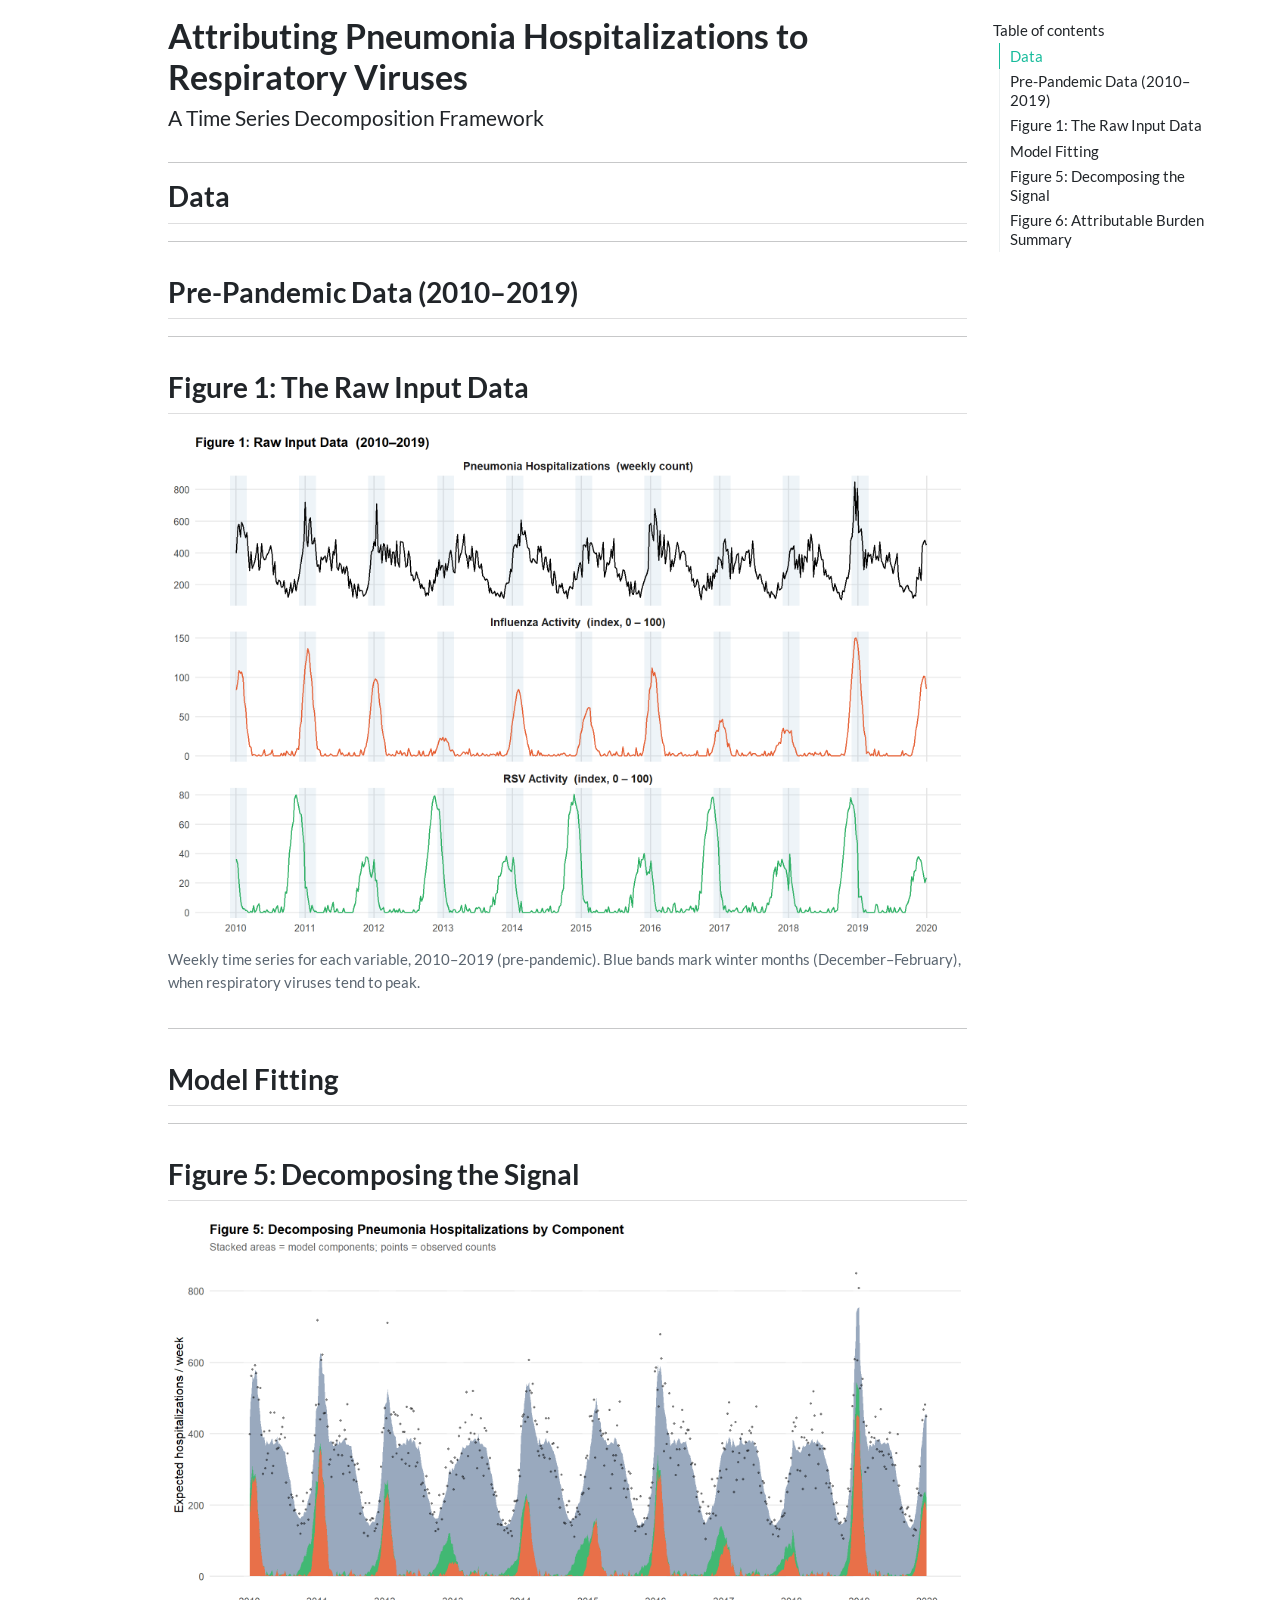
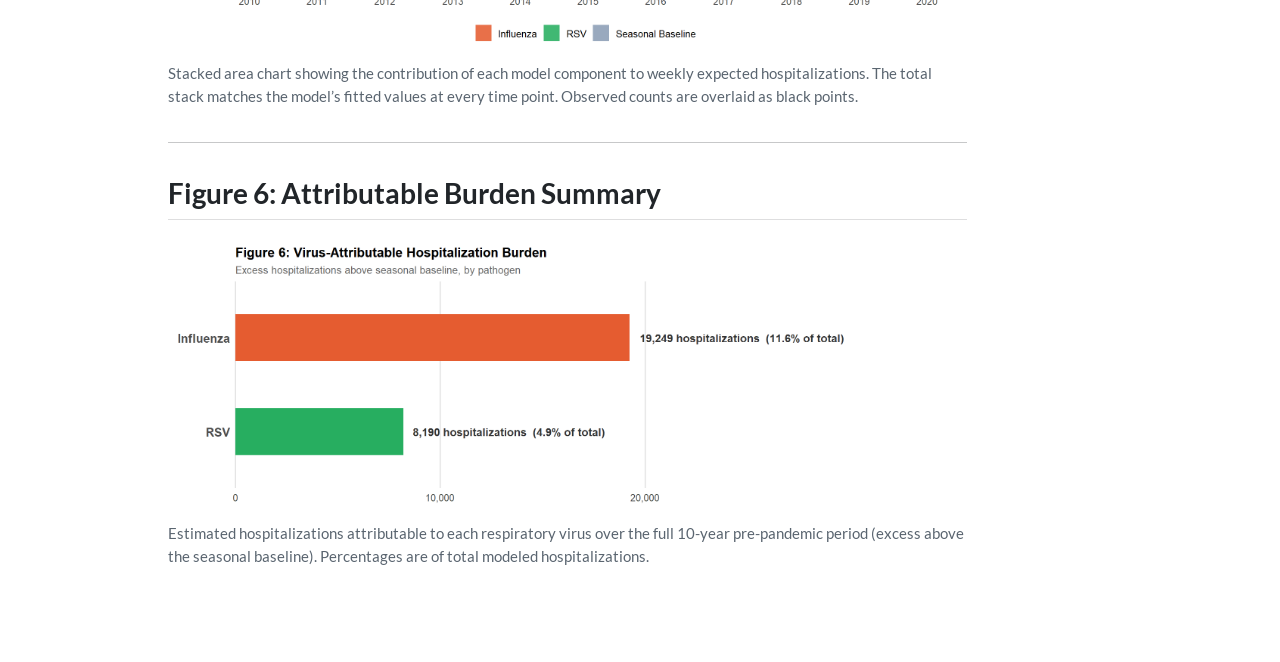
==== ts_attribution_explainer.html @ 130384fa "init" ====
<!DOCTYPE html>
<html xmlns="http://www.w3.org/1999/xhtml" lang="en" xml:lang="en"><head>

<meta charset="utf-8">
<meta name="generator" content="quarto-1.9.35">

<meta name="viewport" content="width=device-width, initial-scale=1.0, user-scalable=yes">


<title>Attributing Pneumonia Hospitalizations to Respiratory Viruses</title>
<style>

code{white-space: pre-wrap;}
span.smallcaps{font-variant: small-caps;}
div.columns{display: flex; gap: min(4vw, 1.5em);}
div.column{flex: auto; overflow-x: auto;}
div.hanging-indent{margin-left: 1.5em; text-indent: -1.5em;}
ul.task-list{list-style: none;}
ul.task-list li input[type="checkbox"] {
width: 0.8em;
margin: 0 0.8em 0.2em -1em;  vertical-align: middle;
}
</style>


<script>/*!
 * clipboard.js v2.0.11
 * https://clipboardjs.com/
 *
 * Licensed MIT © Zeno Rocha
 */
!function(t,e){"object"==typeof exports&&"object"==typeof module?module.exports=e():"function"==typeof define&&define.amd?define([],e):"object"==typeof exports?exports.ClipboardJS=e():t.ClipboardJS=e()}(this,function(){return n={686:function(t,e,n){"use strict";n.d(e,{default:function(){return b}});var e=n(279),i=n.n(e),e=n(370),u=n.n(e),e=n(817),r=n.n(e);function c(t){try{return document.execCommand(t)}catch(t){return}}var a=function(t){t=r()(t);return c("cut"),t};function o(t,e){var n,o,t=(n=t,o="rtl"===document.documentElement.getAttribute("dir"),(t=document.createElement("textarea")).style.fontSize="12pt",t.style.border="0",t.style.padding="0",t.style.margin="0",t.style.position="absolute",t.style[o?"right":"left"]="-9999px",o=window.pageYOffset||document.documentElement.scrollTop,t.style.top="".concat(o,"px"),t.setAttribute("readonly",""),t.value=n,t);return e.container.appendChild(t),e=r()(t),c("copy"),t.remove(),e}var f=function(t){var e=1<arguments.length&&void 0!==arguments[1]?arguments[1]:{container:document.body},n="";return"string"==typeof t?n=o(t,e):t instanceof HTMLInputElement&&!["text","search","url","tel","password"].includes(null==t?void 0:t.type)?n=o(t.value,e):(n=r()(t),c("copy")),n};function l(t){return(l="function"==typeof Symbol&&"symbol"==typeof Symbol.iterator?function(t){return typeof t}:function(t){return t&&"function"==typeof Symbol&&t.constructor===Symbol&&t!==Symbol.prototype?"symbol":typeof t})(t)}var s=function(){var t=0<arguments.length&&void 0!==arguments[0]?arguments[0]:{},e=t.action,n=void 0===e?"copy":e,o=t.container,e=t.target,t=t.text;if("copy"!==n&&"cut"!==n)throw new Error('Invalid "action" value, use either "copy" or "cut"');if(void 0!==e){if(!e||"object"!==l(e)||1!==e.nodeType)throw new Error('Invalid "target" value, use a valid Element');if("copy"===n&&e.hasAttribute("disabled"))throw new Error('Invalid "target" attribute. Please use "readonly" instead of "disabled" attribute');if("cut"===n&&(e.hasAttribute("readonly")||e.hasAttribute("disabled")))throw new Error('Invalid "target" attribute. You can\'t cut text from elements with "readonly" or "disabled" attributes')}return t?f(t,{container:o}):e?"cut"===n?a(e):f(e,{container:o}):void 0};function p(t){return(p="function"==typeof Symbol&&"symbol"==typeof Symbol.iterator?function(t){return typeof t}:function(t){return t&&"function"==typeof Symbol&&t.constructor===Symbol&&t!==Symbol.prototype?"symbol":typeof t})(t)}function d(t,e){for(var n=0;n<e.length;n++){var o=e[n];o.enumerable=o.enumerable||!1,o.configurable=!0,"value"in o&&(o.writable=!0),Object.defineProperty(t,o.key,o)}}function y(t,e){return(y=Object.setPrototypeOf||function(t,e){return t.__proto__=e,t})(t,e)}function h(n){var o=function(){if("undefined"==typeof Reflect||!Reflect.construct)return!1;if(Reflect.construct.sham)return!1;if("function"==typeof Proxy)return!0;try{return Date.prototype.toString.call(Reflect.construct(Date,[],function(){})),!0}catch(t){return!1}}();return function(){var t,e=v(n);return t=o?(t=v(this).constructor,Reflect.construct(e,arguments,t)):e.apply(this,arguments),e=this,!(t=t)||"object"!==p(t)&&"function"!=typeof t?function(t){if(void 0!==t)return t;throw new ReferenceError("this hasn't been initialised - super() hasn't been called")}(e):t}}function v(t){return(v=Object.setPrototypeOf?Object.getPrototypeOf:function(t){return t.__proto__||Object.getPrototypeOf(t)})(t)}function m(t,e){t="data-clipboard-".concat(t);if(e.hasAttribute(t))return e.getAttribute(t)}var b=function(){!function(t,e){if("function"!=typeof e&&null!==e)throw new TypeError("Super expression must either be null or a function");t.prototype=Object.create(e&&e.prototype,{constructor:{value:t,writable:!0,configurable:!0}}),e&&y(t,e)}(r,i());var t,e,n,o=h(r);function r(t,e){var n;return function(t){if(!(t instanceof r))throw new TypeError("Cannot call a class as a function")}(this),(n=o.call(this)).resolveOptions(e),n.listenClick(t),n}return t=r,n=[{key:"copy",value:function(t){var e=1<arguments.length&&void 0!==arguments[1]?arguments[1]:{container:document.body};return f(t,e)}},{key:"cut",value:function(t){return a(t)}},{key:"isSupported",value:function(){var t=0<arguments.length&&void 0!==arguments[0]?arguments[0]:["copy","cut"],t="string"==typeof t?[t]:t,e=!!document.queryCommandSupported;return t.forEach(function(t){e=e&&!!document.queryCommandSupported(t)}),e}}],(e=[{key:"resolveOptions",value:function(){var t=0<arguments.length&&void 0!==arguments[0]?arguments[0]:{};this.action="function"==typeof t.action?t.action:this.defaultAction,this.target="function"==typeof t.target?t.target:this.defaultTarget,this.text="function"==typeof t.text?t.text:this.defaultText,this.container="object"===p(t.container)?t.container:document.body}},{key:"listenClick",value:function(t){var e=this;this.listener=u()(t,"click",function(t){return e.onClick(t)})}},{key:"onClick",value:function(t){var e=t.delegateTarget||t.currentTarget,n=this.action(e)||"copy",t=s({action:n,container:this.container,target:this.target(e),text:this.text(e)});this.emit(t?"success":"error",{action:n,text:t,trigger:e,clearSelection:function(){e&&e.focus(),window.getSelection().removeAllRanges()}})}},{key:"defaultAction",value:function(t){return m("action",t)}},{key:"defaultTarget",value:function(t){t=m("target",t);if(t)return document.querySelector(t)}},{key:"defaultText",value:function(t){return m("text",t)}},{key:"destroy",value:function(){this.listener.destroy()}}])&&d(t.prototype,e),n&&d(t,n),r}()},828:function(t){var e;"undefined"==typeof Element||Element.prototype.matches||((e=Element.prototype).matches=e.matchesSelector||e.mozMatchesSelector||e.msMatchesSelector||e.oMatchesSelector||e.webkitMatchesSelector),t.exports=function(t,e){for(;t&&9!==t.nodeType;){if("function"==typeof t.matches&&t.matches(e))return t;t=t.parentNode}}},438:function(t,e,n){var u=n(828);function i(t,e,n,o,r){var i=function(e,n,t,o){return function(t){t.delegateTarget=u(t.target,n),t.delegateTarget&&o.call(e,t)}}.apply(this,arguments);return t.addEventListener(n,i,r),{destroy:function(){t.removeEventListener(n,i,r)}}}t.exports=function(t,e,n,o,r){return"function"==typeof t.addEventListener?i.apply(null,arguments):"function"==typeof n?i.bind(null,document).apply(null,arguments):("string"==typeof t&&(t=document.querySelectorAll(t)),Array.prototype.map.call(t,function(t){return i(t,e,n,o,r)}))}},879:function(t,n){n.node=function(t){return void 0!==t&&t instanceof HTMLElement&&1===t.nodeType},n.nodeList=function(t){var e=Object.prototype.toString.call(t);return void 0!==t&&("[object NodeList]"===e||"[object HTMLCollection]"===e)&&"length"in t&&(0===t.length||n.node(t[0]))},n.string=function(t){return"string"==typeof t||t instanceof String},n.fn=function(t){return"[object Function]"===Object.prototype.toString.call(t)}},370:function(t,e,n){var f=n(879),l=n(438);t.exports=function(t,e,n){if(!t&&!e&&!n)throw new Error("Missing required arguments");if(!f.string(e))throw new TypeError("Second argument must be a String");if(!f.fn(n))throw new TypeError("Third argument must be a Function");if(f.node(t))return c=e,a=n,(u=t).addEventListener(c,a),{destroy:function(){u.removeEventListener(c,a)}};if(f.nodeList(t))return o=t,r=e,i=n,Array.prototype.forEach.call(o,function(t){t.addEventListener(r,i)}),{destroy:function(){Array.prototype.forEach.call(o,function(t){t.removeEventListener(r,i)})}};if(f.string(t))return t=t,e=e,n=n,l(document.body,t,e,n);throw new TypeError("First argument must be a String, HTMLElement, HTMLCollection, or NodeList");var o,r,i,u,c,a}},817:function(t){t.exports=function(t){var e,n="SELECT"===t.nodeName?(t.focus(),t.value):"INPUT"===t.nodeName||"TEXTAREA"===t.nodeName?((e=t.hasAttribute("readonly"))||t.setAttribute("readonly",""),t.select(),t.setSelectionRange(0,t.value.length),e||t.removeAttribute("readonly"),t.value):(t.hasAttribute("contenteditable")&&t.focus(),n=window.getSelection(),(e=document.createRange()).selectNodeContents(t),n.removeAllRanges(),n.addRange(e),n.toString());return n}},279:function(t){function e(){}e.prototype={on:function(t,e,n){var o=this.e||(this.e={});return(o[t]||(o[t]=[])).push({fn:e,ctx:n}),this},once:function(t,e,n){var o=this;function r(){o.off(t,r),e.apply(n,arguments)}return r._=e,this.on(t,r,n)},emit:function(t){for(var e=[].slice.call(arguments,1),n=((this.e||(this.e={}))[t]||[]).slice(),o=0,r=n.length;o<r;o++)n[o].fn.apply(n[o].ctx,e);return this},off:function(t,e){var n=this.e||(this.e={}),o=n[t],r=[];if(o&&e)for(var i=0,u=o.length;i<u;i++)o[i].fn!==e&&o[i].fn._!==e&&r.push(o[i]);return r.length?n[t]=r:delete n[t],this}},t.exports=e,t.exports.TinyEmitter=e}},r={},o.n=function(t){var e=t&&t.__esModule?function(){return t.default}:function(){return t};return o.d(e,{a:e}),e},o.d=function(t,e){for(var n in e)o.o(e,n)&&!o.o(t,n)&&Object.defineProperty(t,n,{enumerable:!0,get:e[n]})},o.o=function(t,e){return Object.prototype.hasOwnProperty.call(t,e)},o(686).default;function o(t){if(r[t])return r[t].exports;var e=r[t]={exports:{}};return n[t](e,e.exports,o),e.exports}var n,r});</script>
<script src="[data-uri]" type="module"></script>
<script src="[data-uri]" type="module"></script>
<script>/**
 * @popperjs/core v2.11.7 - MIT License
 */

!function(e,t){"object"==typeof exports&&"undefined"!=typeof module?t(exports):"function"==typeof define&&define.amd?define(["exports"],t):t((e="undefined"!=typeof globalThis?globalThis:e||self).Popper={})}(this,(function(e){"use strict";function t(e){if(null==e)return window;if("[object Window]"!==e.toString()){var t=e.ownerDocument;return t&&t.defaultView||window}return e}function n(e){return e instanceof t(e).Element||e instanceof Element}function r(e){return e instanceof t(e).HTMLElement||e instanceof HTMLElement}function o(e){return"undefined"!=typeof ShadowRoot&&(e instanceof t(e).ShadowRoot||e instanceof ShadowRoot)}var i=Math.max,a=Math.min,s=Math.round;function f(){var e=navigator.userAgentData;return null!=e&&e.brands&&Array.isArray(e.brands)?e.brands.map((function(e){return e.brand+"/"+e.version})).join(" "):navigator.userAgent}function c(){return!/^((?!chrome|android).)*safari/i.test(f())}function p(e,o,i){void 0===o&&(o=!1),void 0===i&&(i=!1);var a=e.getBoundingClientRect(),f=1,p=1;o&&r(e)&&(f=e.offsetWidth>0&&s(a.width)/e.offsetWidth||1,p=e.offsetHeight>0&&s(a.height)/e.offsetHeight||1);var u=(n(e)?t(e):window).visualViewport,l=!c()&&i,d=(a.left+(l&&u?u.offsetLeft:0))/f,h=(a.top+(l&&u?u.offsetTop:0))/p,m=a.width/f,v=a.height/p;return{width:m,height:v,top:h,right:d+m,bottom:h+v,left:d,x:d,y:h}}function u(e){var n=t(e);return{scrollLeft:n.pageXOffset,scrollTop:n.pageYOffset}}function l(e){return e?(e.nodeName||"").toLowerCase():null}function d(e){return((n(e)?e.ownerDocument:e.document)||window.document).documentElement}function h(e){return p(d(e)).left+u(e).scrollLeft}function m(e){return t(e).getComputedStyle(e)}function v(e){var t=m(e),n=t.overflow,r=t.overflowX,o=t.overflowY;return/auto|scroll|overlay|hidden/.test(n+o+r)}function y(e,n,o){void 0===o&&(o=!1);var i,a,f=r(n),c=r(n)&&function(e){var t=e.getBoundingClientRect(),n=s(t.width)/e.offsetWidth||1,r=s(t.height)/e.offsetHeight||1;return 1!==n||1!==r}(n),m=d(n),y=p(e,c,o),g={scrollLeft:0,scrollTop:0},b={x:0,y:0};return(f||!f&&!o)&&(("body"!==l(n)||v(m))&&(g=(i=n)!==t(i)&&r(i)?{scrollLeft:(a=i).scrollLeft,scrollTop:a.scrollTop}:u(i)),r(n)?((b=p(n,!0)).x+=n.clientLeft,b.y+=n.clientTop):m&&(b.x=h(m))),{x:y.left+g.scrollLeft-b.x,y:y.top+g.scrollTop-b.y,width:y.width,height:y.height}}function g(e){var t=p(e),n=e.offsetWidth,r=e.offsetHeight;return Math.abs(t.width-n)<=1&&(n=t.width),Math.abs(t.height-r)<=1&&(r=t.height),{x:e.offsetLeft,y:e.offsetTop,width:n,height:r}}function b(e){return"html"===l(e)?e:e.assignedSlot||e.parentNode||(o(e)?e.host:null)||d(e)}function x(e){return["html","body","#document"].indexOf(l(e))>=0?e.ownerDocument.body:r(e)&&v(e)?e:x(b(e))}function w(e,n){var r;void 0===n&&(n=[]);var o=x(e),i=o===(null==(r=e.ownerDocument)?void 0:r.body),a=t(o),s=i?[a].concat(a.visualViewport||[],v(o)?o:[]):o,f=n.concat(s);return i?f:f.concat(w(b(s)))}function O(e){return["table","td","th"].indexOf(l(e))>=0}function j(e){return r(e)&&"fixed"!==m(e).position?e.offsetParent:null}function E(e){for(var n=t(e),i=j(e);i&&O(i)&&"static"===m(i).position;)i=j(i);return i&&("html"===l(i)||"body"===l(i)&&"static"===m(i).position)?n:i||function(e){var t=/firefox/i.test(f());if(/Trident/i.test(f())&&r(e)&&"fixed"===m(e).position)return null;var n=b(e);for(o(n)&&(n=n.host);r(n)&&["html","body"].indexOf(l(n))<0;){var i=m(n);if("none"!==i.transform||"none"!==i.perspective||"paint"===i.contain||-1!==["transform","perspective"].indexOf(i.willChange)||t&&"filter"===i.willChange||t&&i.filter&&"none"!==i.filter)return n;n=n.parentNode}return null}(e)||n}var D="top",A="bottom",L="right",P="left",M="auto",k=[D,A,L,P],W="start",B="end",H="viewport",T="popper",R=k.reduce((function(e,t){return e.concat([t+"-"+W,t+"-"+B])}),[]),S=[].concat(k,[M]).reduce((function(e,t){return e.concat([t,t+"-"+W,t+"-"+B])}),[]),V=["beforeRead","read","afterRead","beforeMain","main","afterMain","beforeWrite","write","afterWrite"];function q(e){var t=new Map,n=new Set,r=[];function o(e){n.add(e.name),[].concat(e.requires||[],e.requiresIfExists||[]).forEach((function(e){if(!n.has(e)){var r=t.get(e);r&&o(r)}})),r.push(e)}return e.forEach((function(e){t.set(e.name,e)})),e.forEach((function(e){n.has(e.name)||o(e)})),r}function C(e){return e.split("-")[0]}function N(e,t){var n=t.getRootNode&&t.getRootNode();if(e.contains(t))return!0;if(n&&o(n)){var r=t;do{if(r&&e.isSameNode(r))return!0;r=r.parentNode||r.host}while(r)}return!1}function I(e){return Object.assign({},e,{left:e.x,top:e.y,right:e.x+e.width,bottom:e.y+e.height})}function _(e,r,o){return r===H?I(function(e,n){var r=t(e),o=d(e),i=r.visualViewport,a=o.clientWidth,s=o.clientHeight,f=0,p=0;if(i){a=i.width,s=i.height;var u=c();(u||!u&&"fixed"===n)&&(f=i.offsetLeft,p=i.offsetTop)}return{width:a,height:s,x:f+h(e),y:p}}(e,o)):n(r)?function(e,t){var n=p(e,!1,"fixed"===t);return n.top=n.top+e.clientTop,n.left=n.left+e.clientLeft,n.bottom=n.top+e.clientHeight,n.right=n.left+e.clientWidth,n.width=e.clientWidth,n.height=e.clientHeight,n.x=n.left,n.y=n.top,n}(r,o):I(function(e){var t,n=d(e),r=u(e),o=null==(t=e.ownerDocument)?void 0:t.body,a=i(n.scrollWidth,n.clientWidth,o?o.scrollWidth:0,o?o.clientWidth:0),s=i(n.scrollHeight,n.clientHeight,o?o.scrollHeight:0,o?o.clientHeight:0),f=-r.scrollLeft+h(e),c=-r.scrollTop;return"rtl"===m(o||n).direction&&(f+=i(n.clientWidth,o?o.clientWidth:0)-a),{width:a,height:s,x:f,y:c}}(d(e)))}function F(e,t,o,s){var f="clippingParents"===t?function(e){var t=w(b(e)),o=["absolute","fixed"].indexOf(m(e).position)>=0&&r(e)?E(e):e;return n(o)?t.filter((function(e){return n(e)&&N(e,o)&&"body"!==l(e)})):[]}(e):[].concat(t),c=[].concat(f,[o]),p=c[0],u=c.reduce((function(t,n){var r=_(e,n,s);return t.top=i(r.top,t.top),t.right=a(r.right,t.right),t.bottom=a(r.bottom,t.bottom),t.left=i(r.left,t.left),t}),_(e,p,s));return u.width=u.right-u.left,u.height=u.bottom-u.top,u.x=u.left,u.y=u.top,u}function U(e){return e.split("-")[1]}function z(e){return["top","bottom"].indexOf(e)>=0?"x":"y"}function X(e){var t,n=e.reference,r=e.element,o=e.placement,i=o?C(o):null,a=o?U(o):null,s=n.x+n.width/2-r.width/2,f=n.y+n.height/2-r.height/2;switch(i){case D:t={x:s,y:n.y-r.height};break;case A:t={x:s,y:n.y+n.height};break;case L:t={x:n.x+n.width,y:f};break;case P:t={x:n.x-r.width,y:f};break;default:t={x:n.x,y:n.y}}var c=i?z(i):null;if(null!=c){var p="y"===c?"height":"width";switch(a){case W:t[c]=t[c]-(n[p]/2-r[p]/2);break;case B:t[c]=t[c]+(n[p]/2-r[p]/2)}}return t}function Y(e){return Object.assign({},{top:0,right:0,bottom:0,left:0},e)}function G(e,t){return t.reduce((function(t,n){return t[n]=e,t}),{})}function J(e,t){void 0===t&&(t={});var r=t,o=r.placement,i=void 0===o?e.placement:o,a=r.strategy,s=void 0===a?e.strategy:a,f=r.boundary,c=void 0===f?"clippingParents":f,u=r.rootBoundary,l=void 0===u?H:u,h=r.elementContext,m=void 0===h?T:h,v=r.altBoundary,y=void 0!==v&&v,g=r.padding,b=void 0===g?0:g,x=Y("number"!=typeof b?b:G(b,k)),w=m===T?"reference":T,O=e.rects.popper,j=e.elements[y?w:m],E=F(n(j)?j:j.contextElement||d(e.elements.popper),c,l,s),P=p(e.elements.reference),M=X({reference:P,element:O,strategy:"absolute",placement:i}),W=I(Object.assign({},O,M)),B=m===T?W:P,R={top:E.top-B.top+x.top,bottom:B.bottom-E.bottom+x.bottom,left:E.left-B.left+x.left,right:B.right-E.right+x.right},S=e.modifiersData.offset;if(m===T&&S){var V=S[i];Object.keys(R).forEach((function(e){var t=[L,A].indexOf(e)>=0?1:-1,n=[D,A].indexOf(e)>=0?"y":"x";R[e]+=V[n]*t}))}return R}var K={placement:"bottom",modifiers:[],strategy:"absolute"};function Q(){for(var e=arguments.length,t=new Array(e),n=0;n<e;n++)t[n]=arguments[n];return!t.some((function(e){return!(e&&"function"==typeof e.getBoundingClientRect)}))}function Z(e){void 0===e&&(e={});var t=e,r=t.defaultModifiers,o=void 0===r?[]:r,i=t.defaultOptions,a=void 0===i?K:i;return function(e,t,r){void 0===r&&(r=a);var i,s,f={placement:"bottom",orderedModifiers:[],options:Object.assign({},K,a),modifiersData:{},elements:{reference:e,popper:t},attributes:{},styles:{}},c=[],p=!1,u={state:f,setOptions:function(r){var i="function"==typeof r?r(f.options):r;l(),f.options=Object.assign({},a,f.options,i),f.scrollParents={reference:n(e)?w(e):e.contextElement?w(e.contextElement):[],popper:w(t)};var s,p,d=function(e){var t=q(e);return V.reduce((function(e,n){return e.concat(t.filter((function(e){return e.phase===n})))}),[])}((s=[].concat(o,f.options.modifiers),p=s.reduce((function(e,t){var n=e[t.name];return e[t.name]=n?Object.assign({},n,t,{options:Object.assign({},n.options,t.options),data:Object.assign({},n.data,t.data)}):t,e}),{}),Object.keys(p).map((function(e){return p[e]}))));return f.orderedModifiers=d.filter((function(e){return e.enabled})),f.orderedModifiers.forEach((function(e){var t=e.name,n=e.options,r=void 0===n?{}:n,o=e.effect;if("function"==typeof o){var i=o({state:f,name:t,instance:u,options:r}),a=function(){};c.push(i||a)}})),u.update()},forceUpdate:function(){if(!p){var e=f.elements,t=e.reference,n=e.popper;if(Q(t,n)){f.rects={reference:y(t,E(n),"fixed"===f.options.strategy),popper:g(n)},f.reset=!1,f.placement=f.options.placement,f.orderedModifiers.forEach((function(e){return f.modifiersData[e.name]=Object.assign({},e.data)}));for(var r=0;r<f.orderedModifiers.length;r++)if(!0!==f.reset){var o=f.orderedModifiers[r],i=o.fn,a=o.options,s=void 0===a?{}:a,c=o.name;"function"==typeof i&&(f=i({state:f,options:s,name:c,instance:u})||f)}else f.reset=!1,r=-1}}},update:(i=function(){return new Promise((function(e){u.forceUpdate(),e(f)}))},function(){return s||(s=new Promise((function(e){Promise.resolve().then((function(){s=void 0,e(i())}))}))),s}),destroy:function(){l(),p=!0}};if(!Q(e,t))return u;function l(){c.forEach((function(e){return e()})),c=[]}return u.setOptions(r).then((function(e){!p&&r.onFirstUpdate&&r.onFirstUpdate(e)})),u}}var $={passive:!0};var ee={name:"eventListeners",enabled:!0,phase:"write",fn:function(){},effect:function(e){var n=e.state,r=e.instance,o=e.options,i=o.scroll,a=void 0===i||i,s=o.resize,f=void 0===s||s,c=t(n.elements.popper),p=[].concat(n.scrollParents.reference,n.scrollParents.popper);return a&&p.forEach((function(e){e.addEventListener("scroll",r.update,$)})),f&&c.addEventListener("resize",r.update,$),function(){a&&p.forEach((function(e){e.removeEventListener("scroll",r.update,$)})),f&&c.removeEventListener("resize",r.update,$)}},data:{}};var te={name:"popperOffsets",enabled:!0,phase:"read",fn:function(e){var t=e.state,n=e.name;t.modifiersData[n]=X({reference:t.rects.reference,element:t.rects.popper,strategy:"absolute",placement:t.placement})},data:{}},ne={top:"auto",right:"auto",bottom:"auto",left:"auto"};function re(e){var n,r=e.popper,o=e.popperRect,i=e.placement,a=e.variation,f=e.offsets,c=e.position,p=e.gpuAcceleration,u=e.adaptive,l=e.roundOffsets,h=e.isFixed,v=f.x,y=void 0===v?0:v,g=f.y,b=void 0===g?0:g,x="function"==typeof l?l({x:y,y:b}):{x:y,y:b};y=x.x,b=x.y;var w=f.hasOwnProperty("x"),O=f.hasOwnProperty("y"),j=P,M=D,k=window;if(u){var W=E(r),H="clientHeight",T="clientWidth";if(W===t(r)&&"static"!==m(W=d(r)).position&&"absolute"===c&&(H="scrollHeight",T="scrollWidth"),W=W,i===D||(i===P||i===L)&&a===B)M=A,b-=(h&&W===k&&k.visualViewport?k.visualViewport.height:W[H])-o.height,b*=p?1:-1;if(i===P||(i===D||i===A)&&a===B)j=L,y-=(h&&W===k&&k.visualViewport?k.visualViewport.width:W[T])-o.width,y*=p?1:-1}var R,S=Object.assign({position:c},u&&ne),V=!0===l?function(e,t){var n=e.x,r=e.y,o=t.devicePixelRatio||1;return{x:s(n*o)/o||0,y:s(r*o)/o||0}}({x:y,y:b},t(r)):{x:y,y:b};return y=V.x,b=V.y,p?Object.assign({},S,((R={})[M]=O?"0":"",R[j]=w?"0":"",R.transform=(k.devicePixelRatio||1)<=1?"translate("+y+"px, "+b+"px)":"translate3d("+y+"px, "+b+"px, 0)",R)):Object.assign({},S,((n={})[M]=O?b+"px":"",n[j]=w?y+"px":"",n.transform="",n))}var oe={name:"computeStyles",enabled:!0,phase:"beforeWrite",fn:function(e){var t=e.state,n=e.options,r=n.gpuAcceleration,o=void 0===r||r,i=n.adaptive,a=void 0===i||i,s=n.roundOffsets,f=void 0===s||s,c={placement:C(t.placement),variation:U(t.placement),popper:t.elements.popper,popperRect:t.rects.popper,gpuAcceleration:o,isFixed:"fixed"===t.options.strategy};null!=t.modifiersData.popperOffsets&&(t.styles.popper=Object.assign({},t.styles.popper,re(Object.assign({},c,{offsets:t.modifiersData.popperOffsets,position:t.options.strategy,adaptive:a,roundOffsets:f})))),null!=t.modifiersData.arrow&&(t.styles.arrow=Object.assign({},t.styles.arrow,re(Object.assign({},c,{offsets:t.modifiersData.arrow,position:"absolute",adaptive:!1,roundOffsets:f})))),t.attributes.popper=Object.assign({},t.attributes.popper,{"data-popper-placement":t.placement})},data:{}};var ie={name:"applyStyles",enabled:!0,phase:"write",fn:function(e){var t=e.state;Object.keys(t.elements).forEach((function(e){var n=t.styles[e]||{},o=t.attributes[e]||{},i=t.elements[e];r(i)&&l(i)&&(Object.assign(i.style,n),Object.keys(o).forEach((function(e){var t=o[e];!1===t?i.removeAttribute(e):i.setAttribute(e,!0===t?"":t)})))}))},effect:function(e){var t=e.state,n={popper:{position:t.options.strategy,left:"0",top:"0",margin:"0"},arrow:{position:"absolute"},reference:{}};return Object.assign(t.elements.popper.style,n.popper),t.styles=n,t.elements.arrow&&Object.assign(t.elements.arrow.style,n.arrow),function(){Object.keys(t.elements).forEach((function(e){var o=t.elements[e],i=t.attributes[e]||{},a=Object.keys(t.styles.hasOwnProperty(e)?t.styles[e]:n[e]).reduce((function(e,t){return e[t]="",e}),{});r(o)&&l(o)&&(Object.assign(o.style,a),Object.keys(i).forEach((function(e){o.removeAttribute(e)})))}))}},requires:["computeStyles"]};var ae={name:"offset",enabled:!0,phase:"main",requires:["popperOffsets"],fn:function(e){var t=e.state,n=e.options,r=e.name,o=n.offset,i=void 0===o?[0,0]:o,a=S.reduce((function(e,n){return e[n]=function(e,t,n){var r=C(e),o=[P,D].indexOf(r)>=0?-1:1,i="function"==typeof n?n(Object.assign({},t,{placement:e})):n,a=i[0],s=i[1];return a=a||0,s=(s||0)*o,[P,L].indexOf(r)>=0?{x:s,y:a}:{x:a,y:s}}(n,t.rects,i),e}),{}),s=a[t.placement],f=s.x,c=s.y;null!=t.modifiersData.popperOffsets&&(t.modifiersData.popperOffsets.x+=f,t.modifiersData.popperOffsets.y+=c),t.modifiersData[r]=a}},se={left:"right",right:"left",bottom:"top",top:"bottom"};function fe(e){return e.replace(/left|right|bottom|top/g,(function(e){return se[e]}))}var ce={start:"end",end:"start"};function pe(e){return e.replace(/start|end/g,(function(e){return ce[e]}))}function ue(e,t){void 0===t&&(t={});var n=t,r=n.placement,o=n.boundary,i=n.rootBoundary,a=n.padding,s=n.flipVariations,f=n.allowedAutoPlacements,c=void 0===f?S:f,p=U(r),u=p?s?R:R.filter((function(e){return U(e)===p})):k,l=u.filter((function(e){return c.indexOf(e)>=0}));0===l.length&&(l=u);var d=l.reduce((function(t,n){return t[n]=J(e,{placement:n,boundary:o,rootBoundary:i,padding:a})[C(n)],t}),{});return Object.keys(d).sort((function(e,t){return d[e]-d[t]}))}var le={name:"flip",enabled:!0,phase:"main",fn:function(e){var t=e.state,n=e.options,r=e.name;if(!t.modifiersData[r]._skip){for(var o=n.mainAxis,i=void 0===o||o,a=n.altAxis,s=void 0===a||a,f=n.fallbackPlacements,c=n.padding,p=n.boundary,u=n.rootBoundary,l=n.altBoundary,d=n.flipVariations,h=void 0===d||d,m=n.allowedAutoPlacements,v=t.options.placement,y=C(v),g=f||(y===v||!h?[fe(v)]:function(e){if(C(e)===M)return[];var t=fe(e);return[pe(e),t,pe(t)]}(v)),b=[v].concat(g).reduce((function(e,n){return e.concat(C(n)===M?ue(t,{placement:n,boundary:p,rootBoundary:u,padding:c,flipVariations:h,allowedAutoPlacements:m}):n)}),[]),x=t.rects.reference,w=t.rects.popper,O=new Map,j=!0,E=b[0],k=0;k<b.length;k++){var B=b[k],H=C(B),T=U(B)===W,R=[D,A].indexOf(H)>=0,S=R?"width":"height",V=J(t,{placement:B,boundary:p,rootBoundary:u,altBoundary:l,padding:c}),q=R?T?L:P:T?A:D;x[S]>w[S]&&(q=fe(q));var N=fe(q),I=[];if(i&&I.push(V[H]<=0),s&&I.push(V[q]<=0,V[N]<=0),I.every((function(e){return e}))){E=B,j=!1;break}O.set(B,I)}if(j)for(var _=function(e){var t=b.find((function(t){var n=O.get(t);if(n)return n.slice(0,e).every((function(e){return e}))}));if(t)return E=t,"break"},F=h?3:1;F>0;F--){if("break"===_(F))break}t.placement!==E&&(t.modifiersData[r]._skip=!0,t.placement=E,t.reset=!0)}},requiresIfExists:["offset"],data:{_skip:!1}};function de(e,t,n){return i(e,a(t,n))}var he={name:"preventOverflow",enabled:!0,phase:"main",fn:function(e){var t=e.state,n=e.options,r=e.name,o=n.mainAxis,s=void 0===o||o,f=n.altAxis,c=void 0!==f&&f,p=n.boundary,u=n.rootBoundary,l=n.altBoundary,d=n.padding,h=n.tether,m=void 0===h||h,v=n.tetherOffset,y=void 0===v?0:v,b=J(t,{boundary:p,rootBoundary:u,padding:d,altBoundary:l}),x=C(t.placement),w=U(t.placement),O=!w,j=z(x),M="x"===j?"y":"x",k=t.modifiersData.popperOffsets,B=t.rects.reference,H=t.rects.popper,T="function"==typeof y?y(Object.assign({},t.rects,{placement:t.placement})):y,R="number"==typeof T?{mainAxis:T,altAxis:T}:Object.assign({mainAxis:0,altAxis:0},T),S=t.modifiersData.offset?t.modifiersData.offset[t.placement]:null,V={x:0,y:0};if(k){if(s){var q,N="y"===j?D:P,I="y"===j?A:L,_="y"===j?"height":"width",F=k[j],X=F+b[N],Y=F-b[I],G=m?-H[_]/2:0,K=w===W?B[_]:H[_],Q=w===W?-H[_]:-B[_],Z=t.elements.arrow,$=m&&Z?g(Z):{width:0,height:0},ee=t.modifiersData["arrow#persistent"]?t.modifiersData["arrow#persistent"].padding:{top:0,right:0,bottom:0,left:0},te=ee[N],ne=ee[I],re=de(0,B[_],$[_]),oe=O?B[_]/2-G-re-te-R.mainAxis:K-re-te-R.mainAxis,ie=O?-B[_]/2+G+re+ne+R.mainAxis:Q+re+ne+R.mainAxis,ae=t.elements.arrow&&E(t.elements.arrow),se=ae?"y"===j?ae.clientTop||0:ae.clientLeft||0:0,fe=null!=(q=null==S?void 0:S[j])?q:0,ce=F+ie-fe,pe=de(m?a(X,F+oe-fe-se):X,F,m?i(Y,ce):Y);k[j]=pe,V[j]=pe-F}if(c){var ue,le="x"===j?D:P,he="x"===j?A:L,me=k[M],ve="y"===M?"height":"width",ye=me+b[le],ge=me-b[he],be=-1!==[D,P].indexOf(x),xe=null!=(ue=null==S?void 0:S[M])?ue:0,we=be?ye:me-B[ve]-H[ve]-xe+R.altAxis,Oe=be?me+B[ve]+H[ve]-xe-R.altAxis:ge,je=m&&be?function(e,t,n){var r=de(e,t,n);return r>n?n:r}(we,me,Oe):de(m?we:ye,me,m?Oe:ge);k[M]=je,V[M]=je-me}t.modifiersData[r]=V}},requiresIfExists:["offset"]};var me={name:"arrow",enabled:!0,phase:"main",fn:function(e){var t,n=e.state,r=e.name,o=e.options,i=n.elements.arrow,a=n.modifiersData.popperOffsets,s=C(n.placement),f=z(s),c=[P,L].indexOf(s)>=0?"height":"width";if(i&&a){var p=function(e,t){return Y("number"!=typeof(e="function"==typeof e?e(Object.assign({},t.rects,{placement:t.placement})):e)?e:G(e,k))}(o.padding,n),u=g(i),l="y"===f?D:P,d="y"===f?A:L,h=n.rects.reference[c]+n.rects.reference[f]-a[f]-n.rects.popper[c],m=a[f]-n.rects.reference[f],v=E(i),y=v?"y"===f?v.clientHeight||0:v.clientWidth||0:0,b=h/2-m/2,x=p[l],w=y-u[c]-p[d],O=y/2-u[c]/2+b,j=de(x,O,w),M=f;n.modifiersData[r]=((t={})[M]=j,t.centerOffset=j-O,t)}},effect:function(e){var t=e.state,n=e.options.element,r=void 0===n?"[data-popper-arrow]":n;null!=r&&("string"!=typeof r||(r=t.elements.popper.querySelector(r)))&&N(t.elements.popper,r)&&(t.elements.arrow=r)},requires:["popperOffsets"],requiresIfExists:["preventOverflow"]};function ve(e,t,n){return void 0===n&&(n={x:0,y:0}),{top:e.top-t.height-n.y,right:e.right-t.width+n.x,bottom:e.bottom-t.height+n.y,left:e.left-t.width-n.x}}function ye(e){return[D,L,A,P].some((function(t){return e[t]>=0}))}var ge={name:"hide",enabled:!0,phase:"main",requiresIfExists:["preventOverflow"],fn:function(e){var t=e.state,n=e.name,r=t.rects.reference,o=t.rects.popper,i=t.modifiersData.preventOverflow,a=J(t,{elementContext:"reference"}),s=J(t,{altBoundary:!0}),f=ve(a,r),c=ve(s,o,i),p=ye(f),u=ye(c);t.modifiersData[n]={referenceClippingOffsets:f,popperEscapeOffsets:c,isReferenceHidden:p,hasPopperEscaped:u},t.attributes.popper=Object.assign({},t.attributes.popper,{"data-popper-reference-hidden":p,"data-popper-escaped":u})}},be=Z({defaultModifiers:[ee,te,oe,ie]}),xe=[ee,te,oe,ie,ae,le,he,me,ge],we=Z({defaultModifiers:xe});e.applyStyles=ie,e.arrow=me,e.computeStyles=oe,e.createPopper=we,e.createPopperLite=be,e.defaultModifiers=xe,e.detectOverflow=J,e.eventListeners=ee,e.flip=le,e.hide=ge,e.offset=ae,e.popperGenerator=Z,e.popperOffsets=te,e.preventOverflow=he,Object.defineProperty(e,"__esModule",{value:!0})}));

</script>
<script>!function(e,t){"object"==typeof exports&&"undefined"!=typeof module?module.exports=t(require("@popperjs/core")):"function"==typeof define&&define.amd?define(["@popperjs/core"],t):(e=e||self).tippy=t(e.Popper)}(this,(function(e){"use strict";var t={passive:!0,capture:!0},n=function(){return document.body};function r(e,t,n){if(Array.isArray(e)){var r=e[t];return null==r?Array.isArray(n)?n[t]:n:r}return e}function o(e,t){var n={}.toString.call(e);return 0===n.indexOf("[object")&&n.indexOf(t+"]")>-1}function i(e,t){return"function"==typeof e?e.apply(void 0,t):e}function a(e,t){return 0===t?e:function(r){clearTimeout(n),n=setTimeout((function(){e(r)}),t)};var n}function s(e,t){var n=Object.assign({},e);return t.forEach((function(e){delete n[e]})),n}function u(e){return[].concat(e)}function c(e,t){-1===e.indexOf(t)&&e.push(t)}function p(e){return e.split("-")[0]}function f(e){return[].slice.call(e)}function l(e){return Object.keys(e).reduce((function(t,n){return void 0!==e[n]&&(t[n]=e[n]),t}),{})}function d(){return document.createElement("div")}function v(e){return["Element","Fragment"].some((function(t){return o(e,t)}))}function m(e){return o(e,"MouseEvent")}function g(e){return!(!e||!e._tippy||e._tippy.reference!==e)}function h(e){return v(e)?[e]:function(e){return o(e,"NodeList")}(e)?f(e):Array.isArray(e)?e:f(document.querySelectorAll(e))}function b(e,t){e.forEach((function(e){e&&(e.style.transitionDuration=t+"ms")}))}function y(e,t){e.forEach((function(e){e&&e.setAttribute("data-state",t)}))}function w(e){var t,n=u(e)[0];return null!=n&&null!=(t=n.ownerDocument)&&t.body?n.ownerDocument:document}function E(e,t,n){var r=t+"EventListener";["transitionend","webkitTransitionEnd"].forEach((function(t){e[r](t,n)}))}function O(e,t){for(var n=t;n;){var r;if(e.contains(n))return!0;n=null==n.getRootNode||null==(r=n.getRootNode())?void 0:r.host}return!1}var x={isTouch:!1},C=0;function T(){x.isTouch||(x.isTouch=!0,window.performance&&document.addEventListener("mousemove",A))}function A(){var e=performance.now();e-C<20&&(x.isTouch=!1,document.removeEventListener("mousemove",A)),C=e}function L(){var e=document.activeElement;if(g(e)){var t=e._tippy;e.blur&&!t.state.isVisible&&e.blur()}}var D=!!("undefined"!=typeof window&&"undefined"!=typeof document)&&!!window.msCrypto,R=Object.assign({appendTo:n,aria:{content:"auto",expanded:"auto"},delay:0,duration:[300,250],getReferenceClientRect:null,hideOnClick:!0,ignoreAttributes:!1,interactive:!1,interactiveBorder:2,interactiveDebounce:0,moveTransition:"",offset:[0,10],onAfterUpdate:function(){},onBeforeUpdate:function(){},onCreate:function(){},onDestroy:function(){},onHidden:function(){},onHide:function(){},onMount:function(){},onShow:function(){},onShown:function(){},onTrigger:function(){},onUntrigger:function(){},onClickOutside:function(){},placement:"top",plugins:[],popperOptions:{},render:null,showOnCreate:!1,touch:!0,trigger:"mouseenter focus",triggerTarget:null},{animateFill:!1,followCursor:!1,inlinePositioning:!1,sticky:!1},{allowHTML:!1,animation:"fade",arrow:!0,content:"",inertia:!1,maxWidth:350,role:"tooltip",theme:"",zIndex:9999}),k=Object.keys(R);function P(e){var t=(e.plugins||[]).reduce((function(t,n){var r,o=n.name,i=n.defaultValue;o&&(t[o]=void 0!==e[o]?e[o]:null!=(r=R[o])?r:i);return t}),{});return Object.assign({},e,t)}function j(e,t){var n=Object.assign({},t,{content:i(t.content,[e])},t.ignoreAttributes?{}:function(e,t){return(t?Object.keys(P(Object.assign({},R,{plugins:t}))):k).reduce((function(t,n){var r=(e.getAttribute("data-tippy-"+n)||"").trim();if(!r)return t;if("content"===n)t[n]=r;else try{t[n]=JSON.parse(r)}catch(e){t[n]=r}return t}),{})}(e,t.plugins));return n.aria=Object.assign({},R.aria,n.aria),n.aria={expanded:"auto"===n.aria.expanded?t.interactive:n.aria.expanded,content:"auto"===n.aria.content?t.interactive?null:"describedby":n.aria.content},n}function M(e,t){e.innerHTML=t}function V(e){var t=d();return!0===e?t.className="tippy-arrow":(t.className="tippy-svg-arrow",v(e)?t.appendChild(e):M(t,e)),t}function I(e,t){v(t.content)?(M(e,""),e.appendChild(t.content)):"function"!=typeof t.content&&(t.allowHTML?M(e,t.content):e.textContent=t.content)}function S(e){var t=e.firstElementChild,n=f(t.children);return{box:t,content:n.find((function(e){return e.classList.contains("tippy-content")})),arrow:n.find((function(e){return e.classList.contains("tippy-arrow")||e.classList.contains("tippy-svg-arrow")})),backdrop:n.find((function(e){return e.classList.contains("tippy-backdrop")}))}}function N(e){var t=d(),n=d();n.className="tippy-box",n.setAttribute("data-state","hidden"),n.setAttribute("tabindex","-1");var r=d();function o(n,r){var o=S(t),i=o.box,a=o.content,s=o.arrow;r.theme?i.setAttribute("data-theme",r.theme):i.removeAttribute("data-theme"),"string"==typeof r.animation?i.setAttribute("data-animation",r.animation):i.removeAttribute("data-animation"),r.inertia?i.setAttribute("data-inertia",""):i.removeAttribute("data-inertia"),i.style.maxWidth="number"==typeof r.maxWidth?r.maxWidth+"px":r.maxWidth,r.role?i.setAttribute("role",r.role):i.removeAttribute("role"),n.content===r.content&&n.allowHTML===r.allowHTML||I(a,e.props),r.arrow?s?n.arrow!==r.arrow&&(i.removeChild(s),i.appendChild(V(r.arrow))):i.appendChild(V(r.arrow)):s&&i.removeChild(s)}return r.className="tippy-content",r.setAttribute("data-state","hidden"),I(r,e.props),t.appendChild(n),n.appendChild(r),o(e.props,e.props),{popper:t,onUpdate:o}}N.$$tippy=!0;var B=1,H=[],U=[];function _(o,s){var v,g,h,C,T,A,L,k,M=j(o,Object.assign({},R,P(l(s)))),V=!1,I=!1,N=!1,_=!1,F=[],W=a(we,M.interactiveDebounce),X=B++,Y=(k=M.plugins).filter((function(e,t){return k.indexOf(e)===t})),$={id:X,reference:o,popper:d(),popperInstance:null,props:M,state:{isEnabled:!0,isVisible:!1,isDestroyed:!1,isMounted:!1,isShown:!1},plugins:Y,clearDelayTimeouts:function(){clearTimeout(v),clearTimeout(g),cancelAnimationFrame(h)},setProps:function(e){if($.state.isDestroyed)return;ae("onBeforeUpdate",[$,e]),be();var t=$.props,n=j(o,Object.assign({},t,l(e),{ignoreAttributes:!0}));$.props=n,he(),t.interactiveDebounce!==n.interactiveDebounce&&(ce(),W=a(we,n.interactiveDebounce));t.triggerTarget&&!n.triggerTarget?u(t.triggerTarget).forEach((function(e){e.removeAttribute("aria-expanded")})):n.triggerTarget&&o.removeAttribute("aria-expanded");ue(),ie(),J&&J(t,n);$.popperInstance&&(Ce(),Ae().forEach((function(e){requestAnimationFrame(e._tippy.popperInstance.forceUpdate)})));ae("onAfterUpdate",[$,e])},setContent:function(e){$.setProps({content:e})},show:function(){var e=$.state.isVisible,t=$.state.isDestroyed,o=!$.state.isEnabled,a=x.isTouch&&!$.props.touch,s=r($.props.duration,0,R.duration);if(e||t||o||a)return;if(te().hasAttribute("disabled"))return;if(ae("onShow",[$],!1),!1===$.props.onShow($))return;$.state.isVisible=!0,ee()&&(z.style.visibility="visible");ie(),de(),$.state.isMounted||(z.style.transition="none");if(ee()){var u=re(),p=u.box,f=u.content;b([p,f],0)}A=function(){var e;if($.state.isVisible&&!_){if(_=!0,z.offsetHeight,z.style.transition=$.props.moveTransition,ee()&&$.props.animation){var t=re(),n=t.box,r=t.content;b([n,r],s),y([n,r],"visible")}se(),ue(),c(U,$),null==(e=$.popperInstance)||e.forceUpdate(),ae("onMount",[$]),$.props.animation&&ee()&&function(e,t){me(e,t)}(s,(function(){$.state.isShown=!0,ae("onShown",[$])}))}},function(){var e,t=$.props.appendTo,r=te();e=$.props.interactive&&t===n||"parent"===t?r.parentNode:i(t,[r]);e.contains(z)||e.appendChild(z);$.state.isMounted=!0,Ce()}()},hide:function(){var e=!$.state.isVisible,t=$.state.isDestroyed,n=!$.state.isEnabled,o=r($.props.duration,1,R.duration);if(e||t||n)return;if(ae("onHide",[$],!1),!1===$.props.onHide($))return;$.state.isVisible=!1,$.state.isShown=!1,_=!1,V=!1,ee()&&(z.style.visibility="hidden");if(ce(),ve(),ie(!0),ee()){var i=re(),a=i.box,s=i.content;$.props.animation&&(b([a,s],o),y([a,s],"hidden"))}se(),ue(),$.props.animation?ee()&&function(e,t){me(e,(function(){!$.state.isVisible&&z.parentNode&&z.parentNode.contains(z)&&t()}))}(o,$.unmount):$.unmount()},hideWithInteractivity:function(e){ne().addEventListener("mousemove",W),c(H,W),W(e)},enable:function(){$.state.isEnabled=!0},disable:function(){$.hide(),$.state.isEnabled=!1},unmount:function(){$.state.isVisible&&$.hide();if(!$.state.isMounted)return;Te(),Ae().forEach((function(e){e._tippy.unmount()})),z.parentNode&&z.parentNode.removeChild(z);U=U.filter((function(e){return e!==$})),$.state.isMounted=!1,ae("onHidden",[$])},destroy:function(){if($.state.isDestroyed)return;$.clearDelayTimeouts(),$.unmount(),be(),delete o._tippy,$.state.isDestroyed=!0,ae("onDestroy",[$])}};if(!M.render)return $;var q=M.render($),z=q.popper,J=q.onUpdate;z.setAttribute("data-tippy-root",""),z.id="tippy-"+$.id,$.popper=z,o._tippy=$,z._tippy=$;var G=Y.map((function(e){return e.fn($)})),K=o.hasAttribute("aria-expanded");return he(),ue(),ie(),ae("onCreate",[$]),M.showOnCreate&&Le(),z.addEventListener("mouseenter",(function(){$.props.interactive&&$.state.isVisible&&$.clearDelayTimeouts()})),z.addEventListener("mouseleave",(function(){$.props.interactive&&$.props.trigger.indexOf("mouseenter")>=0&&ne().addEventListener("mousemove",W)})),$;function Q(){var e=$.props.touch;return Array.isArray(e)?e:[e,0]}function Z(){return"hold"===Q()[0]}function ee(){var e;return!(null==(e=$.props.render)||!e.$$tippy)}function te(){return L||o}function ne(){var e=te().parentNode;return e?w(e):document}function re(){return S(z)}function oe(e){return $.state.isMounted&&!$.state.isVisible||x.isTouch||C&&"focus"===C.type?0:r($.props.delay,e?0:1,R.delay)}function ie(e){void 0===e&&(e=!1),z.style.pointerEvents=$.props.interactive&&!e?"":"none",z.style.zIndex=""+$.props.zIndex}function ae(e,t,n){var r;(void 0===n&&(n=!0),G.forEach((function(n){n[e]&&n[e].apply(n,t)})),n)&&(r=$.props)[e].apply(r,t)}function se(){var e=$.props.aria;if(e.content){var t="aria-"+e.content,n=z.id;u($.props.triggerTarget||o).forEach((function(e){var r=e.getAttribute(t);if($.state.isVisible)e.setAttribute(t,r?r+" "+n:n);else{var o=r&&r.replace(n,"").trim();o?e.setAttribute(t,o):e.removeAttribute(t)}}))}}function ue(){!K&&$.props.aria.expanded&&u($.props.triggerTarget||o).forEach((function(e){$.props.interactive?e.setAttribute("aria-expanded",$.state.isVisible&&e===te()?"true":"false"):e.removeAttribute("aria-expanded")}))}function ce(){ne().removeEventListener("mousemove",W),H=H.filter((function(e){return e!==W}))}function pe(e){if(!x.isTouch||!N&&"mousedown"!==e.type){var t=e.composedPath&&e.composedPath()[0]||e.target;if(!$.props.interactive||!O(z,t)){if(u($.props.triggerTarget||o).some((function(e){return O(e,t)}))){if(x.isTouch)return;if($.state.isVisible&&$.props.trigger.indexOf("click")>=0)return}else ae("onClickOutside",[$,e]);!0===$.props.hideOnClick&&($.clearDelayTimeouts(),$.hide(),I=!0,setTimeout((function(){I=!1})),$.state.isMounted||ve())}}}function fe(){N=!0}function le(){N=!1}function de(){var e=ne();e.addEventListener("mousedown",pe,!0),e.addEventListener("touchend",pe,t),e.addEventListener("touchstart",le,t),e.addEventListener("touchmove",fe,t)}function ve(){var e=ne();e.removeEventListener("mousedown",pe,!0),e.removeEventListener("touchend",pe,t),e.removeEventListener("touchstart",le,t),e.removeEventListener("touchmove",fe,t)}function me(e,t){var n=re().box;function r(e){e.target===n&&(E(n,"remove",r),t())}if(0===e)return t();E(n,"remove",T),E(n,"add",r),T=r}function ge(e,t,n){void 0===n&&(n=!1),u($.props.triggerTarget||o).forEach((function(r){r.addEventListener(e,t,n),F.push({node:r,eventType:e,handler:t,options:n})}))}function he(){var e;Z()&&(ge("touchstart",ye,{passive:!0}),ge("touchend",Ee,{passive:!0})),(e=$.props.trigger,e.split(/\s+/).filter(Boolean)).forEach((function(e){if("manual"!==e)switch(ge(e,ye),e){case"mouseenter":ge("mouseleave",Ee);break;case"focus":ge(D?"focusout":"blur",Oe);break;case"focusin":ge("focusout",Oe)}}))}function be(){F.forEach((function(e){var t=e.node,n=e.eventType,r=e.handler,o=e.options;t.removeEventListener(n,r,o)})),F=[]}function ye(e){var t,n=!1;if($.state.isEnabled&&!xe(e)&&!I){var r="focus"===(null==(t=C)?void 0:t.type);C=e,L=e.currentTarget,ue(),!$.state.isVisible&&m(e)&&H.forEach((function(t){return t(e)})),"click"===e.type&&($.props.trigger.indexOf("mouseenter")<0||V)&&!1!==$.props.hideOnClick&&$.state.isVisible?n=!0:Le(e),"click"===e.type&&(V=!n),n&&!r&&De(e)}}function we(e){var t=e.target,n=te().contains(t)||z.contains(t);"mousemove"===e.type&&n||function(e,t){var n=t.clientX,r=t.clientY;return e.every((function(e){var t=e.popperRect,o=e.popperState,i=e.props.interactiveBorder,a=p(o.placement),s=o.modifiersData.offset;if(!s)return!0;var u="bottom"===a?s.top.y:0,c="top"===a?s.bottom.y:0,f="right"===a?s.left.x:0,l="left"===a?s.right.x:0,d=t.top-r+u>i,v=r-t.bottom-c>i,m=t.left-n+f>i,g=n-t.right-l>i;return d||v||m||g}))}(Ae().concat(z).map((function(e){var t,n=null==(t=e._tippy.popperInstance)?void 0:t.state;return n?{popperRect:e.getBoundingClientRect(),popperState:n,props:M}:null})).filter(Boolean),e)&&(ce(),De(e))}function Ee(e){xe(e)||$.props.trigger.indexOf("click")>=0&&V||($.props.interactive?$.hideWithInteractivity(e):De(e))}function Oe(e){$.props.trigger.indexOf("focusin")<0&&e.target!==te()||$.props.interactive&&e.relatedTarget&&z.contains(e.relatedTarget)||De(e)}function xe(e){return!!x.isTouch&&Z()!==e.type.indexOf("touch")>=0}function Ce(){Te();var t=$.props,n=t.popperOptions,r=t.placement,i=t.offset,a=t.getReferenceClientRect,s=t.moveTransition,u=ee()?S(z).arrow:null,c=a?{getBoundingClientRect:a,contextElement:a.contextElement||te()}:o,p=[{name:"offset",options:{offset:i}},{name:"preventOverflow",options:{padding:{top:2,bottom:2,left:5,right:5}}},{name:"flip",options:{padding:5}},{name:"computeStyles",options:{adaptive:!s}},{name:"$$tippy",enabled:!0,phase:"beforeWrite",requires:["computeStyles"],fn:function(e){var t=e.state;if(ee()){var n=re().box;["placement","reference-hidden","escaped"].forEach((function(e){"placement"===e?n.setAttribute("data-placement",t.placement):t.attributes.popper["data-popper-"+e]?n.setAttribute("data-"+e,""):n.removeAttribute("data-"+e)})),t.attributes.popper={}}}}];ee()&&u&&p.push({name:"arrow",options:{element:u,padding:3}}),p.push.apply(p,(null==n?void 0:n.modifiers)||[]),$.popperInstance=e.createPopper(c,z,Object.assign({},n,{placement:r,onFirstUpdate:A,modifiers:p}))}function Te(){$.popperInstance&&($.popperInstance.destroy(),$.popperInstance=null)}function Ae(){return f(z.querySelectorAll("[data-tippy-root]"))}function Le(e){$.clearDelayTimeouts(),e&&ae("onTrigger",[$,e]),de();var t=oe(!0),n=Q(),r=n[0],o=n[1];x.isTouch&&"hold"===r&&o&&(t=o),t?v=setTimeout((function(){$.show()}),t):$.show()}function De(e){if($.clearDelayTimeouts(),ae("onUntrigger",[$,e]),$.state.isVisible){if(!($.props.trigger.indexOf("mouseenter")>=0&&$.props.trigger.indexOf("click")>=0&&["mouseleave","mousemove"].indexOf(e.type)>=0&&V)){var t=oe(!1);t?g=setTimeout((function(){$.state.isVisible&&$.hide()}),t):h=requestAnimationFrame((function(){$.hide()}))}}else ve()}}function F(e,n){void 0===n&&(n={});var r=R.plugins.concat(n.plugins||[]);document.addEventListener("touchstart",T,t),window.addEventListener("blur",L);var o=Object.assign({},n,{plugins:r}),i=h(e).reduce((function(e,t){var n=t&&_(t,o);return n&&e.push(n),e}),[]);return v(e)?i[0]:i}F.defaultProps=R,F.setDefaultProps=function(e){Object.keys(e).forEach((function(t){R[t]=e[t]}))},F.currentInput=x;var W=Object.assign({},e.applyStyles,{effect:function(e){var t=e.state,n={popper:{position:t.options.strategy,left:"0",top:"0",margin:"0"},arrow:{position:"absolute"},reference:{}};Object.assign(t.elements.popper.style,n.popper),t.styles=n,t.elements.arrow&&Object.assign(t.elements.arrow.style,n.arrow)}}),X={mouseover:"mouseenter",focusin:"focus",click:"click"};var Y={name:"animateFill",defaultValue:!1,fn:function(e){var t;if(null==(t=e.props.render)||!t.$$tippy)return{};var n=S(e.popper),r=n.box,o=n.content,i=e.props.animateFill?function(){var e=d();return e.className="tippy-backdrop",y([e],"hidden"),e}():null;return{onCreate:function(){i&&(r.insertBefore(i,r.firstElementChild),r.setAttribute("data-animatefill",""),r.style.overflow="hidden",e.setProps({arrow:!1,animation:"shift-away"}))},onMount:function(){if(i){var e=r.style.transitionDuration,t=Number(e.replace("ms",""));o.style.transitionDelay=Math.round(t/10)+"ms",i.style.transitionDuration=e,y([i],"visible")}},onShow:function(){i&&(i.style.transitionDuration="0ms")},onHide:function(){i&&y([i],"hidden")}}}};var $={clientX:0,clientY:0},q=[];function z(e){var t=e.clientX,n=e.clientY;$={clientX:t,clientY:n}}var J={name:"followCursor",defaultValue:!1,fn:function(e){var t=e.reference,n=w(e.props.triggerTarget||t),r=!1,o=!1,i=!0,a=e.props;function s(){return"initial"===e.props.followCursor&&e.state.isVisible}function u(){n.addEventListener("mousemove",f)}function c(){n.removeEventListener("mousemove",f)}function p(){r=!0,e.setProps({getReferenceClientRect:null}),r=!1}function f(n){var r=!n.target||t.contains(n.target),o=e.props.followCursor,i=n.clientX,a=n.clientY,s=t.getBoundingClientRect(),u=i-s.left,c=a-s.top;!r&&e.props.interactive||e.setProps({getReferenceClientRect:function(){var e=t.getBoundingClientRect(),n=i,r=a;"initial"===o&&(n=e.left+u,r=e.top+c);var s="horizontal"===o?e.top:r,p="vertical"===o?e.right:n,f="horizontal"===o?e.bottom:r,l="vertical"===o?e.left:n;return{width:p-l,height:f-s,top:s,right:p,bottom:f,left:l}}})}function l(){e.props.followCursor&&(q.push({instance:e,doc:n}),function(e){e.addEventListener("mousemove",z)}(n))}function d(){0===(q=q.filter((function(t){return t.instance!==e}))).filter((function(e){return e.doc===n})).length&&function(e){e.removeEventListener("mousemove",z)}(n)}return{onCreate:l,onDestroy:d,onBeforeUpdate:function(){a=e.props},onAfterUpdate:function(t,n){var i=n.followCursor;r||void 0!==i&&a.followCursor!==i&&(d(),i?(l(),!e.state.isMounted||o||s()||u()):(c(),p()))},onMount:function(){e.props.followCursor&&!o&&(i&&(f($),i=!1),s()||u())},onTrigger:function(e,t){m(t)&&($={clientX:t.clientX,clientY:t.clientY}),o="focus"===t.type},onHidden:function(){e.props.followCursor&&(p(),c(),i=!0)}}}};var G={name:"inlinePositioning",defaultValue:!1,fn:function(e){var t,n=e.reference;var r=-1,o=!1,i=[],a={name:"tippyInlinePositioning",enabled:!0,phase:"afterWrite",fn:function(o){var a=o.state;e.props.inlinePositioning&&(-1!==i.indexOf(a.placement)&&(i=[]),t!==a.placement&&-1===i.indexOf(a.placement)&&(i.push(a.placement),e.setProps({getReferenceClientRect:function(){return function(e){return function(e,t,n,r){if(n.length<2||null===e)return t;if(2===n.length&&r>=0&&n[0].left>n[1].right)return n[r]||t;switch(e){case"top":case"bottom":var o=n[0],i=n[n.length-1],a="top"===e,s=o.top,u=i.bottom,c=a?o.left:i.left,p=a?o.right:i.right;return{top:s,bottom:u,left:c,right:p,width:p-c,height:u-s};case"left":case"right":var f=Math.min.apply(Math,n.map((function(e){return e.left}))),l=Math.max.apply(Math,n.map((function(e){return e.right}))),d=n.filter((function(t){return"left"===e?t.left===f:t.right===l})),v=d[0].top,m=d[d.length-1].bottom;return{top:v,bottom:m,left:f,right:l,width:l-f,height:m-v};default:return t}}(p(e),n.getBoundingClientRect(),f(n.getClientRects()),r)}(a.placement)}})),t=a.placement)}};function s(){var t;o||(t=function(e,t){var n;return{popperOptions:Object.assign({},e.popperOptions,{modifiers:[].concat(((null==(n=e.popperOptions)?void 0:n.modifiers)||[]).filter((function(e){return e.name!==t.name})),[t])})}}(e.props,a),o=!0,e.setProps(t),o=!1)}return{onCreate:s,onAfterUpdate:s,onTrigger:function(t,n){if(m(n)){var o=f(e.reference.getClientRects()),i=o.find((function(e){return e.left-2<=n.clientX&&e.right+2>=n.clientX&&e.top-2<=n.clientY&&e.bottom+2>=n.clientY})),a=o.indexOf(i);r=a>-1?a:r}},onHidden:function(){r=-1}}}};var K={name:"sticky",defaultValue:!1,fn:function(e){var t=e.reference,n=e.popper;function r(t){return!0===e.props.sticky||e.props.sticky===t}var o=null,i=null;function a(){var s=r("reference")?(e.popperInstance?e.popperInstance.state.elements.reference:t).getBoundingClientRect():null,u=r("popper")?n.getBoundingClientRect():null;(s&&Q(o,s)||u&&Q(i,u))&&e.popperInstance&&e.popperInstance.update(),o=s,i=u,e.state.isMounted&&requestAnimationFrame(a)}return{onMount:function(){e.props.sticky&&a()}}}};function Q(e,t){return!e||!t||(e.top!==t.top||e.right!==t.right||e.bottom!==t.bottom||e.left!==t.left)}return F.setDefaultProps({plugins:[Y,J,G,K],render:N}),F.createSingleton=function(e,t){var n;void 0===t&&(t={});var r,o=e,i=[],a=[],c=t.overrides,p=[],f=!1;function l(){a=o.map((function(e){return u(e.props.triggerTarget||e.reference)})).reduce((function(e,t){return e.concat(t)}),[])}function v(){i=o.map((function(e){return e.reference}))}function m(e){o.forEach((function(t){e?t.enable():t.disable()}))}function g(e){return o.map((function(t){var n=t.setProps;return t.setProps=function(o){n(o),t.reference===r&&e.setProps(o)},function(){t.setProps=n}}))}function h(e,t){var n=a.indexOf(t);if(t!==r){r=t;var s=(c||[]).concat("content").reduce((function(e,t){return e[t]=o[n].props[t],e}),{});e.setProps(Object.assign({},s,{getReferenceClientRect:"function"==typeof s.getReferenceClientRect?s.getReferenceClientRect:function(){var e;return null==(e=i[n])?void 0:e.getBoundingClientRect()}}))}}m(!1),v(),l();var b={fn:function(){return{onDestroy:function(){m(!0)},onHidden:function(){r=null},onClickOutside:function(e){e.props.showOnCreate&&!f&&(f=!0,r=null)},onShow:function(e){e.props.showOnCreate&&!f&&(f=!0,h(e,i[0]))},onTrigger:function(e,t){h(e,t.currentTarget)}}}},y=F(d(),Object.assign({},s(t,["overrides"]),{plugins:[b].concat(t.plugins||[]),triggerTarget:a,popperOptions:Object.assign({},t.popperOptions,{modifiers:[].concat((null==(n=t.popperOptions)?void 0:n.modifiers)||[],[W])})})),w=y.show;y.show=function(e){if(w(),!r&&null==e)return h(y,i[0]);if(!r||null!=e){if("number"==typeof e)return i[e]&&h(y,i[e]);if(o.indexOf(e)>=0){var t=e.reference;return h(y,t)}return i.indexOf(e)>=0?h(y,e):void 0}},y.showNext=function(){var e=i[0];if(!r)return y.show(0);var t=i.indexOf(r);y.show(i[t+1]||e)},y.showPrevious=function(){var e=i[i.length-1];if(!r)return y.show(e);var t=i.indexOf(r),n=i[t-1]||e;y.show(n)};var E=y.setProps;return y.setProps=function(e){c=e.overrides||c,E(e)},y.setInstances=function(e){m(!0),p.forEach((function(e){return e()})),o=e,m(!1),v(),l(),p=g(y),y.setProps({triggerTarget:a})},p=g(y),y},F.delegate=function(e,n){var r=[],o=[],i=!1,a=n.target,c=s(n,["target"]),p=Object.assign({},c,{trigger:"manual",touch:!1}),f=Object.assign({touch:R.touch},c,{showOnCreate:!0}),l=F(e,p);function d(e){if(e.target&&!i){var t=e.target.closest(a);if(t){var r=t.getAttribute("data-tippy-trigger")||n.trigger||R.trigger;if(!t._tippy&&!("touchstart"===e.type&&"boolean"==typeof f.touch||"touchstart"!==e.type&&r.indexOf(X[e.type])<0)){var s=F(t,f);s&&(o=o.concat(s))}}}}function v(e,t,n,o){void 0===o&&(o=!1),e.addEventListener(t,n,o),r.push({node:e,eventType:t,handler:n,options:o})}return u(l).forEach((function(e){var n=e.destroy,a=e.enable,s=e.disable;e.destroy=function(e){void 0===e&&(e=!0),e&&o.forEach((function(e){e.destroy()})),o=[],r.forEach((function(e){var t=e.node,n=e.eventType,r=e.handler,o=e.options;t.removeEventListener(n,r,o)})),r=[],n()},e.enable=function(){a(),o.forEach((function(e){return e.enable()})),i=!1},e.disable=function(){s(),o.forEach((function(e){return e.disable()})),i=!0},function(e){var n=e.reference;v(n,"touchstart",d,t),v(n,"mouseover",d),v(n,"focusin",d),v(n,"click",d)}(e)})),l},F.hideAll=function(e){var t=void 0===e?{}:e,n=t.exclude,r=t.duration;U.forEach((function(e){var t=!1;if(n&&(t=g(n)?e.reference===n:e.popper===n.popper),!t){var o=e.props.duration;e.setProps({duration:r}),e.hide(),e.state.isDestroyed||e.setProps({duration:o})}}))},F.roundArrow='<svg width="16" height="6" xmlns="http://www.w3.org/2000/svg"><path d="M0 6s1.796-.013 4.67-3.615C5.851.9 6.93.006 8 0c1.07-.006 2.148.887 3.343 2.385C14.233 6.005 16 6 16 6H0z"></svg>',F}));

</script>
<script>// @license magnet:?xt=urn:btih:d3d9a9a6595521f9666a5e94cc830dab83b65699&dn=expat.txt Expat
//
// AnchorJS - v5.0.0 - 2023-01-18
// https://www.bryanbraun.com/anchorjs/
// Copyright (c) 2023 Bryan Braun; Licensed MIT
//
// @license magnet:?xt=urn:btih:d3d9a9a6595521f9666a5e94cc830dab83b65699&dn=expat.txt Expat
!function(A,e){"use strict";"function"==typeof define&&define.amd?define([],e):"object"==typeof module&&module.exports?module.exports=e():(A.AnchorJS=e(),A.anchors=new A.AnchorJS)}(globalThis,function(){"use strict";return function(A){function u(A){A.icon=Object.prototype.hasOwnProperty.call(A,"icon")?A.icon:"",A.visible=Object.prototype.hasOwnProperty.call(A,"visible")?A.visible:"hover",A.placement=Object.prototype.hasOwnProperty.call(A,"placement")?A.placement:"right",A.ariaLabel=Object.prototype.hasOwnProperty.call(A,"ariaLabel")?A.ariaLabel:"Anchor",A.class=Object.prototype.hasOwnProperty.call(A,"class")?A.class:"",A.base=Object.prototype.hasOwnProperty.call(A,"base")?A.base:"",A.truncate=Object.prototype.hasOwnProperty.call(A,"truncate")?Math.floor(A.truncate):64,A.titleText=Object.prototype.hasOwnProperty.call(A,"titleText")?A.titleText:""}function d(A){var e;if("string"==typeof A||A instanceof String)e=[].slice.call(document.querySelectorAll(A));else{if(!(Array.isArray(A)||A instanceof NodeList))throw new TypeError("The selector provided to AnchorJS was invalid.");e=[].slice.call(A)}return e}this.options=A||{},this.elements=[],u(this.options),this.add=function(A){var e,t,o,i,n,s,a,r,l,c,h,p=[];if(u(this.options),0!==(e=d(A=A||"h2, h3, h4, h5, h6")).length){for(null===document.head.querySelector("style.anchorjs")&&((A=document.createElement("style")).className="anchorjs",A.appendChild(document.createTextNode("")),void 0===(h=document.head.querySelector('[rel="stylesheet"],style'))?document.head.appendChild(A):document.head.insertBefore(A,h),A.sheet.insertRule(".anchorjs-link{opacity:0;text-decoration:none;-webkit-font-smoothing:antialiased;-moz-osx-font-smoothing:grayscale}",A.sheet.cssRules.length),A.sheet.insertRule(":hover>.anchorjs-link,.anchorjs-link:focus{opacity:1}",A.sheet.cssRules.length),A.sheet.insertRule("[data-anchorjs-icon]::after{content:attr(data-anchorjs-icon)}",A.sheet.cssRules.length),A.sheet.insertRule('@font-face{font-family:anchorjs-icons;src:url([data-uri]) format("truetype")}',A.sheet.cssRules.length)),h=document.querySelectorAll("[id]"),t=[].map.call(h,function(A){return A.id}),i=0;i<e.length;i++)if(this.hasAnchorJSLink(e[i]))p.push(i);else{if(e[i].hasAttribute("id"))o=e[i].getAttribute("id");else if(e[i].hasAttribute("data-anchor-id"))o=e[i].getAttribute("data-anchor-id");else{for(r=a=this.urlify(e[i].textContent),s=0;n=t.indexOf(r=void 0!==n?a+"-"+s:r),s+=1,-1!==n;);n=void 0,t.push(r),e[i].setAttribute("id",r),o=r}(l=document.createElement("a")).className="anchorjs-link "+this.options.class,l.setAttribute("aria-label",this.options.ariaLabel),l.setAttribute("data-anchorjs-icon",this.options.icon),this.options.titleText&&(l.title=this.options.titleText),c=document.querySelector("base")?window.location.pathname+window.location.search:"",c=this.options.base||c,l.href=c+"#"+o,"always"===this.options.visible&&(l.style.opacity="1"),""===this.options.icon&&(l.style.font="1em/1 anchorjs-icons","left"===this.options.placement)&&(l.style.lineHeight="inherit"),"left"===this.options.placement?(l.style.position="absolute",l.style.marginLeft="-1.25em",l.style.paddingRight=".25em",l.style.paddingLeft=".25em",e[i].insertBefore(l,e[i].firstChild)):(l.style.marginLeft=".1875em",l.style.paddingRight=".1875em",l.style.paddingLeft=".1875em",e[i].appendChild(l))}for(i=0;i<p.length;i++)e.splice(p[i]-i,1);this.elements=this.elements.concat(e)}return this},this.remove=function(A){for(var e,t,o=d(A),i=0;i<o.length;i++)(t=o[i].querySelector(".anchorjs-link"))&&(-1!==(e=this.elements.indexOf(o[i]))&&this.elements.splice(e,1),o[i].removeChild(t));return this},this.removeAll=function(){this.remove(this.elements)},this.urlify=function(A){var e=document.createElement("textarea");return e.innerHTML=A,A=e.value,this.options.truncate||u(this.options),A.trim().replace(/'/gi,"").replace(/[& +$,:;=?@"#{}|^~[`%!'<>\]./()*\\\n\t\b\v\u00A0]/g,"-").replace(/-{2,}/g,"-").substring(0,this.options.truncate).replace(/^-+|-+$/gm,"").toLowerCase()},this.hasAnchorJSLink=function(A){var e=A.firstChild&&-1<(" "+A.firstChild.className+" ").indexOf(" anchorjs-link "),A=A.lastChild&&-1<(" "+A.lastChild.className+" ").indexOf(" anchorjs-link ");return e||A||!1}}});
// @license-end</script>
<style type="text/css">.tippy-box[data-animation=fade][data-state=hidden]{opacity:0}[data-tippy-root]{max-width:calc(100vw - 10px)}.tippy-box{position:relative;background-color:#333;color:#fff;border-radius:4px;font-size:14px;line-height:1.4;white-space:normal;outline:0;transition-property:transform,visibility,opacity}.tippy-box[data-placement^=top]>.tippy-arrow{bottom:0}.tippy-box[data-placement^=top]>.tippy-arrow:before{bottom:-7px;left:0;border-width:8px 8px 0;border-top-color:initial;transform-origin:center top}.tippy-box[data-placement^=bottom]>.tippy-arrow{top:0}.tippy-box[data-placement^=bottom]>.tippy-arrow:before{top:-7px;left:0;border-width:0 8px 8px;border-bottom-color:initial;transform-origin:center bottom}.tippy-box[data-placement^=left]>.tippy-arrow{right:0}.tippy-box[data-placement^=left]>.tippy-arrow:before{border-width:8px 0 8px 8px;border-left-color:initial;right:-7px;transform-origin:center left}.tippy-box[data-placement^=right]>.tippy-arrow{left:0}.tippy-box[data-placement^=right]>.tippy-arrow:before{left:-7px;border-width:8px 8px 8px 0;border-right-color:initial;transform-origin:center right}.tippy-box[data-inertia][data-state=visible]{transition-timing-function:cubic-bezier(.54,1.5,.38,1.11)}.tippy-arrow{width:16px;height:16px;color:#333}.tippy-arrow:before{content:"";position:absolute;border-color:transparent;border-style:solid}.tippy-content{position:relative;padding:5px 9px;z-index:1}</style>
<link href="data:text/css,%0A%3Aroot%20%7B%0A%2D%2Dquarto%2Dhl%2Dot%2Dcolor%3A%20%23003B4F%3B%0A%2D%2Dquarto%2Dhl%2Dat%2Dcolor%3A%20%23657422%3B%0A%2D%2Dquarto%2Dhl%2Dss%2Dcolor%3A%20%2320794D%3B%0A%2D%2Dquarto%2Dhl%2Dan%2Dcolor%3A%20%235E5E5E%3B%0A%2D%2Dquarto%2Dhl%2Dfu%2Dcolor%3A%20%234758AB%3B%0A%2D%2Dquarto%2Dhl%2Dst%2Dcolor%3A%20%2320794D%3B%0A%2D%2Dquarto%2Dhl%2Dcf%2Dcolor%3A%20%23003B4F%3B%0A%2D%2Dquarto%2Dhl%2Dop%2Dcolor%3A%20%235E5E5E%3B%0A%2D%2Dquarto%2Dhl%2Der%2Dcolor%3A%20%23AD0000%3B%0A%2D%2Dquarto%2Dhl%2Dbn%2Dcolor%3A%20%23AD0000%3B%0A%2D%2Dquarto%2Dhl%2Dal%2Dcolor%3A%20%23AD0000%3B%0A%2D%2Dquarto%2Dhl%2Dva%2Dcolor%3A%20%23111111%3B%0A%2D%2Dquarto%2Dhl%2Dbu%2Dcolor%3A%20inherit%3B%0A%2D%2Dquarto%2Dhl%2Dex%2Dcolor%3A%20inherit%3B%0A%2D%2Dquarto%2Dhl%2Dpp%2Dcolor%3A%20%23AD0000%3B%0A%2D%2Dquarto%2Dhl%2Din%2Dcolor%3A%20%235E5E5E%3B%0A%2D%2Dquarto%2Dhl%2Dvs%2Dcolor%3A%20%2320794D%3B%0A%2D%2Dquarto%2Dhl%2Dwa%2Dcolor%3A%20%235E5E5E%3B%0A%2D%2Dquarto%2Dhl%2Ddo%2Dcolor%3A%20%235E5E5E%3B%0A%2D%2Dquarto%2Dhl%2Dim%2Dcolor%3A%20%2300769E%3B%0A%2D%2Dquarto%2Dhl%2Dch%2Dcolor%3A%20%2320794D%3B%0A%2D%2Dquarto%2Dhl%2Ddt%2Dcolor%3A%20%23AD0000%3B%0A%2D%2Dquarto%2Dhl%2Dfl%2Dcolor%3A%20%23AD0000%3B%0A%2D%2Dquarto%2Dhl%2Dco%2Dcolor%3A%20%235E5E5E%3B%0A%2D%2Dquarto%2Dhl%2Dcv%2Dcolor%3A%20%235E5E5E%3B%0A%2D%2Dquarto%2Dhl%2Dcn%2Dcolor%3A%20%238f5902%3B%0A%2D%2Dquarto%2Dhl%2Dsc%2Dcolor%3A%20%235E5E5E%3B%0A%2D%2Dquarto%2Dhl%2Ddv%2Dcolor%3A%20%23AD0000%3B%0A%2D%2Dquarto%2Dhl%2Dkw%2Dcolor%3A%20%23003B4F%3B%0A%7D%0A%0A%3Aroot%20%7B%0A%2D%2Dquarto%2Dfont%2Dmonospace%3A%20SFMono%2DRegular%2C%20Menlo%2C%20Monaco%2C%20Consolas%2C%20%22Liberation%20Mono%22%2C%20%22Courier%20New%22%2C%20monospace%3B%0A%7D%0A%0Apre%20%3E%20code%2EsourceCode%20%3E%20span%20%7B%0Acolor%3A%20%23003B4F%3B%0A%7D%0Acode%2EsourceCode%20%3E%20span%20%7B%0Acolor%3A%20%23003B4F%3B%0A%7D%0Adiv%2EsourceCode%2C%0Adiv%2EsourceCode%20pre%2EsourceCode%20%7B%0Acolor%3A%20%23003B4F%3B%0A%7D%0A%0Acode%20span%20%7B%0Acolor%3A%20%23003B4F%3B%0A%7D%0A%0Acode%20span%2Eal%20%7B%0Acolor%3A%20%23AD0000%3B%0Afont%2Dstyle%3A%20inherit%3B%0A%7D%0A%0Acode%20span%2Ean%20%7B%0Acolor%3A%20%235E5E5E%3B%0Afont%2Dstyle%3A%20inherit%3B%0A%7D%0A%0Acode%20span%2Eat%20%7B%0Acolor%3A%20%23657422%3B%0Afont%2Dstyle%3A%20inherit%3B%0A%7D%0A%0Acode%20span%2Ebn%20%7B%0Acolor%3A%20%23AD0000%3B%0Afont%2Dstyle%3A%20inherit%3B%0A%7D%0A%0Acode%20span%2Ebu%20%7B%0Afont%2Dstyle%3A%20inherit%3B%0A%7D%0A%0Acode%20span%2Ecf%20%7B%0Acolor%3A%20%23003B4F%3B%0Afont%2Dweight%3A%20bold%3B%0Afont%2Dstyle%3A%20inherit%3B%0A%7D%0A%0Acode%20span%2Ech%20%7B%0Acolor%3A%20%2320794D%3B%0Afont%2Dstyle%3A%20inherit%3B%0A%7D%0A%0Acode%20span%2Ecn%20%7B%0Acolor%3A%20%238f5902%3B%0Afont%2Dstyle%3A%20inherit%3B%0A%7D%0A%0Acode%20span%2Eco%20%7B%0Acolor%3A%20%235E5E5E%3B%0Afont%2Dstyle%3A%20inherit%3B%0A%7D%0A%0Acode%20span%2Ecv%20%7B%0Acolor%3A%20%235E5E5E%3B%0Afont%2Dstyle%3A%20italic%3B%0A%7D%0A%0Acode%20span%2Edo%20%7B%0Acolor%3A%20%235E5E5E%3B%0Afont%2Dstyle%3A%20italic%3B%0A%7D%0A%0Acode%20span%2Edt%20%7B%0Acolor%3A%20%23AD0000%3B%0Afont%2Dstyle%3A%20inherit%3B%0A%7D%0A%0Acode%20span%2Edv%20%7B%0Acolor%3A%20%23AD0000%3B%0Afont%2Dstyle%3A%20inherit%3B%0A%7D%0A%0Acode%20span%2Eer%20%7B%0Acolor%3A%20%23AD0000%3B%0Afont%2Dstyle%3A%20inherit%3B%0A%7D%0A%0Acode%20span%2Eex%20%7B%0Afont%2Dstyle%3A%20inherit%3B%0A%7D%0A%0Acode%20span%2Efl%20%7B%0Acolor%3A%20%23AD0000%3B%0Afont%2Dstyle%3A%20inherit%3B%0A%7D%0A%0Acode%20span%2Efu%20%7B%0Acolor%3A%20%234758AB%3B%0Afont%2Dstyle%3A%20inherit%3B%0A%7D%0A%0Acode%20span%2Eim%20%7B%0Acolor%3A%20%2300769E%3B%0Afont%2Dstyle%3A%20inherit%3B%0A%7D%0A%0Acode%20span%2Ein%20%7B%0Acolor%3A%20%235E5E5E%3B%0Afont%2Dstyle%3A%20inherit%3B%0A%7D%0A%0Acode%20span%2Ekw%20%7B%0Acolor%3A%20%23003B4F%3B%0Afont%2Dweight%3A%20bold%3B%0Afont%2Dstyle%3A%20inherit%3B%0A%7D%0A%0Acode%20span%2Eop%20%7B%0Acolor%3A%20%235E5E5E%3B%0Afont%2Dstyle%3A%20inherit%3B%0A%7D%0A%0Acode%20span%2Eot%20%7B%0Acolor%3A%20%23003B4F%3B%0Afont%2Dstyle%3A%20inherit%3B%0A%7D%0A%0Acode%20span%2Epp%20%7B%0Acolor%3A%20%23AD0000%3B%0Afont%2Dstyle%3A%20inherit%3B%0A%7D%0A%0Acode%20span%2Esc%20%7B%0Acolor%3A%20%235E5E5E%3B%0Afont%2Dstyle%3A%20inherit%3B%0A%7D%0A%0Acode%20span%2Ess%20%7B%0Acolor%3A%20%2320794D%3B%0Afont%2Dstyle%3A%20inherit%3B%0A%7D%0A%0Acode%20span%2Est%20%7B%0Acolor%3A%20%2320794D%3B%0Afont%2Dstyle%3A%20inherit%3B%0A%7D%0A%0Acode%20span%2Eva%20%7B%0Acolor%3A%20%23111111%3B%0Afont%2Dstyle%3A%20inherit%3B%0A%7D%0A%0Acode%20span%2Evs%20%7B%0Acolor%3A%20%2320794D%3B%0Afont%2Dstyle%3A%20inherit%3B%0A%7D%0A%0Acode%20span%2Ewa%20%7B%0Acolor%3A%20%235E5E5E%3B%0Afont%2Dstyle%3A%20italic%3B%0A%7D%0A%2Eprevent%2Dinlining%20%7B%0Acontent%3A%20%22%3C%2F%22%3B%0A%7D%0A%0A" rel="stylesheet" id="quarto-text-highlighting-styles">
<script>/*!
  * Bootstrap v5.3.1 (https://getbootstrap.com/)
  * Copyright 2011-2023 The Bootstrap Authors (https://github.com/twbs/bootstrap/graphs/contributors)
  * Licensed under MIT (https://github.com/twbs/bootstrap/blob/main/LICENSE)
  */
!function(t,e){"object"==typeof exports&&"undefined"!=typeof module?module.exports=e():"function"==typeof define&&define.amd?define(e):(t="undefined"!=typeof globalThis?globalThis:t||self).bootstrap=e()}(this,(function(){"use strict";const t=new Map,e={set(e,i,n){t.has(e)||t.set(e,new Map);const s=t.get(e);s.has(i)||0===s.size?s.set(i,n):console.error(`Bootstrap doesn't allow more than one instance per element. Bound instance: ${Array.from(s.keys())[0]}.`)},get:(e,i)=>t.has(e)&&t.get(e).get(i)||null,remove(e,i){if(!t.has(e))return;const n=t.get(e);n.delete(i),0===n.size&&t.delete(e)}},i="transitionend",n=t=>(t&&window.CSS&&window.CSS.escape&&(t=t.replace(/#([^\s"#']+)/g,((t,e)=>`#${CSS.escape(e)}`))),t),s=t=>{t.dispatchEvent(new Event(i))},o=t=>!(!t||"object"!=typeof t)&&(void 0!==t.jquery&&(t=t[0]),void 0!==t.nodeType),r=t=>o(t)?t.jquery?t[0]:t:"string"==typeof t&&t.length>0?document.querySelector(n(t)):null,a=t=>{if(!o(t)||0===t.getClientRects().length)return!1;const e="visible"===getComputedStyle(t).getPropertyValue("visibility"),i=t.closest("details:not([open])");if(!i)return e;if(i!==t){const e=t.closest("summary");if(e&&e.parentNode!==i)return!1;if(null===e)return!1}return e},l=t=>!t||t.nodeType!==Node.ELEMENT_NODE||!!t.classList.contains("disabled")||(void 0!==t.disabled?t.disabled:t.hasAttribute("disabled")&&"false"!==t.getAttribute("disabled")),c=t=>{if(!document.documentElement.attachShadow)return null;if("function"==typeof t.getRootNode){const e=t.getRootNode();return e instanceof ShadowRoot?e:null}return t instanceof ShadowRoot?t:t.parentNode?c(t.parentNode):null},h=()=>{},d=t=>{t.offsetHeight},u=()=>window.jQuery&&!document.body.hasAttribute("data-bs-no-jquery")?window.jQuery:null,f=[],p=()=>"rtl"===document.documentElement.dir,m=t=>{var e;e=()=>{const e=u();if(e){const i=t.NAME,n=e.fn[i];e.fn[i]=t.jQueryInterface,e.fn[i].Constructor=t,e.fn[i].noConflict=()=>(e.fn[i]=n,t.jQueryInterface)}},"loading"===document.readyState?(f.length||document.addEventListener("DOMContentLoaded",(()=>{for(const t of f)t()})),f.push(e)):e()},g=(t,e=[],i=t)=>"function"==typeof t?t(...e):i,_=(t,e,n=!0)=>{if(!n)return void g(t);const o=(t=>{if(!t)return 0;let{transitionDuration:e,transitionDelay:i}=window.getComputedStyle(t);const n=Number.parseFloat(e),s=Number.parseFloat(i);return n||s?(e=e.split(",")[0],i=i.split(",")[0],1e3*(Number.parseFloat(e)+Number.parseFloat(i))):0})(e)+5;let r=!1;const a=({target:n})=>{n===e&&(r=!0,e.removeEventListener(i,a),g(t))};e.addEventListener(i,a),setTimeout((()=>{r||s(e)}),o)},b=(t,e,i,n)=>{const s=t.length;let o=t.indexOf(e);return-1===o?!i&&n?t[s-1]:t[0]:(o+=i?1:-1,n&&(o=(o+s)%s),t[Math.max(0,Math.min(o,s-1))])},v=/[^.]*(?=\..*)\.|.*/,y=/\..*/,w=/::\d+$/,A={};let E=1;const T={mouseenter:"mouseover",mouseleave:"mouseout"},C=new Set(["click","dblclick","mouseup","mousedown","contextmenu","mousewheel","DOMMouseScroll","mouseover","mouseout","mousemove","selectstart","selectend","keydown","keypress","keyup","orientationchange","touchstart","touchmove","touchend","touchcancel","pointerdown","pointermove","pointerup","pointerleave","pointercancel","gesturestart","gesturechange","gestureend","focus","blur","change","reset","select","submit","focusin","focusout","load","unload","beforeunload","resize","move","DOMContentLoaded","readystatechange","error","abort","scroll"]);function O(t,e){return e&&`${e}::${E++}`||t.uidEvent||E++}function x(t){const e=O(t);return t.uidEvent=e,A[e]=A[e]||{},A[e]}function k(t,e,i=null){return Object.values(t).find((t=>t.callable===e&&t.delegationSelector===i))}function L(t,e,i){const n="string"==typeof e,s=n?i:e||i;let o=I(t);return C.has(o)||(o=t),[n,s,o]}function S(t,e,i,n,s){if("string"!=typeof e||!t)return;let[o,r,a]=L(e,i,n);if(e in T){const t=t=>function(e){if(!e.relatedTarget||e.relatedTarget!==e.delegateTarget&&!e.delegateTarget.contains(e.relatedTarget))return t.call(this,e)};r=t(r)}const l=x(t),c=l[a]||(l[a]={}),h=k(c,r,o?i:null);if(h)return void(h.oneOff=h.oneOff&&s);const d=O(r,e.replace(v,"")),u=o?function(t,e,i){return function n(s){const o=t.querySelectorAll(e);for(let{target:r}=s;r&&r!==this;r=r.parentNode)for(const a of o)if(a===r)return P(s,{delegateTarget:r}),n.oneOff&&N.off(t,s.type,e,i),i.apply(r,[s])}}(t,i,r):function(t,e){return function i(n){return P(n,{delegateTarget:t}),i.oneOff&&N.off(t,n.type,e),e.apply(t,[n])}}(t,r);u.delegationSelector=o?i:null,u.callable=r,u.oneOff=s,u.uidEvent=d,c[d]=u,t.addEventListener(a,u,o)}function D(t,e,i,n,s){const o=k(e[i],n,s);o&&(t.removeEventListener(i,o,Boolean(s)),delete e[i][o.uidEvent])}function $(t,e,i,n){const s=e[i]||{};for(const[o,r]of Object.entries(s))o.includes(n)&&D(t,e,i,r.callable,r.delegationSelector)}function I(t){return t=t.replace(y,""),T[t]||t}const N={on(t,e,i,n){S(t,e,i,n,!1)},one(t,e,i,n){S(t,e,i,n,!0)},off(t,e,i,n){if("string"!=typeof e||!t)return;const[s,o,r]=L(e,i,n),a=r!==e,l=x(t),c=l[r]||{},h=e.startsWith(".");if(void 0===o){if(h)for(const i of Object.keys(l))$(t,l,i,e.slice(1));for(const[i,n]of Object.entries(c)){const s=i.replace(w,"");a&&!e.includes(s)||D(t,l,r,n.callable,n.delegationSelector)}}else{if(!Object.keys(c).length)return;D(t,l,r,o,s?i:null)}},trigger(t,e,i){if("string"!=typeof e||!t)return null;const n=u();let s=null,o=!0,r=!0,a=!1;e!==I(e)&&n&&(s=n.Event(e,i),n(t).trigger(s),o=!s.isPropagationStopped(),r=!s.isImmediatePropagationStopped(),a=s.isDefaultPrevented());const l=P(new Event(e,{bubbles:o,cancelable:!0}),i);return a&&l.preventDefault(),r&&t.dispatchEvent(l),l.defaultPrevented&&s&&s.preventDefault(),l}};function P(t,e={}){for(const[i,n]of Object.entries(e))try{t[i]=n}catch(e){Object.defineProperty(t,i,{configurable:!0,get:()=>n})}return t}function M(t){if("true"===t)return!0;if("false"===t)return!1;if(t===Number(t).toString())return Number(t);if(""===t||"null"===t)return null;if("string"!=typeof t)return t;try{return JSON.parse(decodeURIComponent(t))}catch(e){return t}}function j(t){return t.replace(/[A-Z]/g,(t=>`-${t.toLowerCase()}`))}const F={setDataAttribute(t,e,i){t.setAttribute(`data-bs-${j(e)}`,i)},removeDataAttribute(t,e){t.removeAttribute(`data-bs-${j(e)}`)},getDataAttributes(t){if(!t)return{};const e={},i=Object.keys(t.dataset).filter((t=>t.startsWith("bs")&&!t.startsWith("bsConfig")));for(const n of i){let i=n.replace(/^bs/,"");i=i.charAt(0).toLowerCase()+i.slice(1,i.length),e[i]=M(t.dataset[n])}return e},getDataAttribute:(t,e)=>M(t.getAttribute(`data-bs-${j(e)}`))};class H{static get Default(){return{}}static get DefaultType(){return{}}static get NAME(){throw new Error('You have to implement the static method "NAME", for each component!')}_getConfig(t){return t=this._mergeConfigObj(t),t=this._configAfterMerge(t),this._typeCheckConfig(t),t}_configAfterMerge(t){return t}_mergeConfigObj(t,e){const i=o(e)?F.getDataAttribute(e,"config"):{};return{...this.constructor.Default,..."object"==typeof i?i:{},...o(e)?F.getDataAttributes(e):{},..."object"==typeof t?t:{}}}_typeCheckConfig(t,e=this.constructor.DefaultType){for(const[n,s]of Object.entries(e)){const e=t[n],r=o(e)?"element":null==(i=e)?`${i}`:Object.prototype.toString.call(i).match(/\s([a-z]+)/i)[1].toLowerCase();if(!new RegExp(s).test(r))throw new TypeError(`${this.constructor.NAME.toUpperCase()}: Option "${n}" provided type "${r}" but expected type "${s}".`)}var i}}class W extends H{constructor(t,i){super(),(t=r(t))&&(this._element=t,this._config=this._getConfig(i),e.set(this._element,this.constructor.DATA_KEY,this))}dispose(){e.remove(this._element,this.constructor.DATA_KEY),N.off(this._element,this.constructor.EVENT_KEY);for(const t of Object.getOwnPropertyNames(this))this[t]=null}_queueCallback(t,e,i=!0){_(t,e,i)}_getConfig(t){return t=this._mergeConfigObj(t,this._element),t=this._configAfterMerge(t),this._typeCheckConfig(t),t}static getInstance(t){return e.get(r(t),this.DATA_KEY)}static getOrCreateInstance(t,e={}){return this.getInstance(t)||new this(t,"object"==typeof e?e:null)}static get VERSION(){return"5.3.1"}static get DATA_KEY(){return`bs.${this.NAME}`}static get EVENT_KEY(){return`.${this.DATA_KEY}`}static eventName(t){return`${t}${this.EVENT_KEY}`}}const B=t=>{let e=t.getAttribute("data-bs-target");if(!e||"#"===e){let i=t.getAttribute("href");if(!i||!i.includes("#")&&!i.startsWith("."))return null;i.includes("#")&&!i.startsWith("#")&&(i=`#${i.split("#")[1]}`),e=i&&"#"!==i?i.trim():null}return n(e)},z={find:(t,e=document.documentElement)=>[].concat(...Element.prototype.querySelectorAll.call(e,t)),findOne:(t,e=document.documentElement)=>Element.prototype.querySelector.call(e,t),children:(t,e)=>[].concat(...t.children).filter((t=>t.matches(e))),parents(t,e){const i=[];let n=t.parentNode.closest(e);for(;n;)i.push(n),n=n.parentNode.closest(e);return i},prev(t,e){let i=t.previousElementSibling;for(;i;){if(i.matches(e))return[i];i=i.previousElementSibling}return[]},next(t,e){let i=t.nextElementSibling;for(;i;){if(i.matches(e))return[i];i=i.nextElementSibling}return[]},focusableChildren(t){const e=["a","button","input","textarea","select","details","[tabindex]",'[contenteditable="true"]'].map((t=>`${t}:not([tabindex^="-"])`)).join(",");return this.find(e,t).filter((t=>!l(t)&&a(t)))},getSelectorFromElement(t){const e=B(t);return e&&z.findOne(e)?e:null},getElementFromSelector(t){const e=B(t);return e?z.findOne(e):null},getMultipleElementsFromSelector(t){const e=B(t);return e?z.find(e):[]}},R=(t,e="hide")=>{const i=`click.dismiss${t.EVENT_KEY}`,n=t.NAME;N.on(document,i,`[data-bs-dismiss="${n}"]`,(function(i){if(["A","AREA"].includes(this.tagName)&&i.preventDefault(),l(this))return;const s=z.getElementFromSelector(this)||this.closest(`.${n}`);t.getOrCreateInstance(s)[e]()}))},q=".bs.alert",V=`close${q}`,K=`closed${q}`;class Q extends W{static get NAME(){return"alert"}close(){if(N.trigger(this._element,V).defaultPrevented)return;this._element.classList.remove("show");const t=this._element.classList.contains("fade");this._queueCallback((()=>this._destroyElement()),this._element,t)}_destroyElement(){this._element.remove(),N.trigger(this._element,K),this.dispose()}static jQueryInterface(t){return this.each((function(){const e=Q.getOrCreateInstance(this);if("string"==typeof t){if(void 0===e[t]||t.startsWith("_")||"constructor"===t)throw new TypeError(`No method named "${t}"`);e[t](this)}}))}}R(Q,"close"),m(Q);const X='[data-bs-toggle="button"]';class Y extends W{static get NAME(){return"button"}toggle(){this._element.setAttribute("aria-pressed",this._element.classList.toggle("active"))}static jQueryInterface(t){return this.each((function(){const e=Y.getOrCreateInstance(this);"toggle"===t&&e[t]()}))}}N.on(document,"click.bs.button.data-api",X,(t=>{t.preventDefault();const e=t.target.closest(X);Y.getOrCreateInstance(e).toggle()})),m(Y);const U=".bs.swipe",G=`touchstart${U}`,J=`touchmove${U}`,Z=`touchend${U}`,tt=`pointerdown${U}`,et=`pointerup${U}`,it={endCallback:null,leftCallback:null,rightCallback:null},nt={endCallback:"(function|null)",leftCallback:"(function|null)",rightCallback:"(function|null)"};class st extends H{constructor(t,e){super(),this._element=t,t&&st.isSupported()&&(this._config=this._getConfig(e),this._deltaX=0,this._supportPointerEvents=Boolean(window.PointerEvent),this._initEvents())}static get Default(){return it}static get DefaultType(){return nt}static get NAME(){return"swipe"}dispose(){N.off(this._element,U)}_start(t){this._supportPointerEvents?this._eventIsPointerPenTouch(t)&&(this._deltaX=t.clientX):this._deltaX=t.touches[0].clientX}_end(t){this._eventIsPointerPenTouch(t)&&(this._deltaX=t.clientX-this._deltaX),this._handleSwipe(),g(this._config.endCallback)}_move(t){this._deltaX=t.touches&&t.touches.length>1?0:t.touches[0].clientX-this._deltaX}_handleSwipe(){const t=Math.abs(this._deltaX);if(t<=40)return;const e=t/this._deltaX;this._deltaX=0,e&&g(e>0?this._config.rightCallback:this._config.leftCallback)}_initEvents(){this._supportPointerEvents?(N.on(this._element,tt,(t=>this._start(t))),N.on(this._element,et,(t=>this._end(t))),this._element.classList.add("pointer-event")):(N.on(this._element,G,(t=>this._start(t))),N.on(this._element,J,(t=>this._move(t))),N.on(this._element,Z,(t=>this._end(t))))}_eventIsPointerPenTouch(t){return this._supportPointerEvents&&("pen"===t.pointerType||"touch"===t.pointerType)}static isSupported(){return"ontouchstart"in document.documentElement||navigator.maxTouchPoints>0}}const ot=".bs.carousel",rt=".data-api",at="next",lt="prev",ct="left",ht="right",dt=`slide${ot}`,ut=`slid${ot}`,ft=`keydown${ot}`,pt=`mouseenter${ot}`,mt=`mouseleave${ot}`,gt=`dragstart${ot}`,_t=`load${ot}${rt}`,bt=`click${ot}${rt}`,vt="carousel",yt="active",wt=".active",At=".carousel-item",Et=wt+At,Tt={ArrowLeft:ht,ArrowRight:ct},Ct={interval:5e3,keyboard:!0,pause:"hover",ride:!1,touch:!0,wrap:!0},Ot={interval:"(number|boolean)",keyboard:"boolean",pause:"(string|boolean)",ride:"(boolean|string)",touch:"boolean",wrap:"boolean"};class xt extends W{constructor(t,e){super(t,e),this._interval=null,this._activeElement=null,this._isSliding=!1,this.touchTimeout=null,this._swipeHelper=null,this._indicatorsElement=z.findOne(".carousel-indicators",this._element),this._addEventListeners(),this._config.ride===vt&&this.cycle()}static get Default(){return Ct}static get DefaultType(){return Ot}static get NAME(){return"carousel"}next(){this._slide(at)}nextWhenVisible(){!document.hidden&&a(this._element)&&this.next()}prev(){this._slide(lt)}pause(){this._isSliding&&s(this._element),this._clearInterval()}cycle(){this._clearInterval(),this._updateInterval(),this._interval=setInterval((()=>this.nextWhenVisible()),this._config.interval)}_maybeEnableCycle(){this._config.ride&&(this._isSliding?N.one(this._element,ut,(()=>this.cycle())):this.cycle())}to(t){const e=this._getItems();if(t>e.length-1||t<0)return;if(this._isSliding)return void N.one(this._element,ut,(()=>this.to(t)));const i=this._getItemIndex(this._getActive());if(i===t)return;const n=t>i?at:lt;this._slide(n,e[t])}dispose(){this._swipeHelper&&this._swipeHelper.dispose(),super.dispose()}_configAfterMerge(t){return t.defaultInterval=t.interval,t}_addEventListeners(){this._config.keyboard&&N.on(this._element,ft,(t=>this._keydown(t))),"hover"===this._config.pause&&(N.on(this._element,pt,(()=>this.pause())),N.on(this._element,mt,(()=>this._maybeEnableCycle()))),this._config.touch&&st.isSupported()&&this._addTouchEventListeners()}_addTouchEventListeners(){for(const t of z.find(".carousel-item img",this._element))N.on(t,gt,(t=>t.preventDefault()));const t={leftCallback:()=>this._slide(this._directionToOrder(ct)),rightCallback:()=>this._slide(this._directionToOrder(ht)),endCallback:()=>{"hover"===this._config.pause&&(this.pause(),this.touchTimeout&&clearTimeout(this.touchTimeout),this.touchTimeout=setTimeout((()=>this._maybeEnableCycle()),500+this._config.interval))}};this._swipeHelper=new st(this._element,t)}_keydown(t){if(/input|textarea/i.test(t.target.tagName))return;const e=Tt[t.key];e&&(t.preventDefault(),this._slide(this._directionToOrder(e)))}_getItemIndex(t){return this._getItems().indexOf(t)}_setActiveIndicatorElement(t){if(!this._indicatorsElement)return;const e=z.findOne(wt,this._indicatorsElement);e.classList.remove(yt),e.removeAttribute("aria-current");const i=z.findOne(`[data-bs-slide-to="${t}"]`,this._indicatorsElement);i&&(i.classList.add(yt),i.setAttribute("aria-current","true"))}_updateInterval(){const t=this._activeElement||this._getActive();if(!t)return;const e=Number.parseInt(t.getAttribute("data-bs-interval"),10);this._config.interval=e||this._config.defaultInterval}_slide(t,e=null){if(this._isSliding)return;const i=this._getActive(),n=t===at,s=e||b(this._getItems(),i,n,this._config.wrap);if(s===i)return;const o=this._getItemIndex(s),r=e=>N.trigger(this._element,e,{relatedTarget:s,direction:this._orderToDirection(t),from:this._getItemIndex(i),to:o});if(r(dt).defaultPrevented)return;if(!i||!s)return;const a=Boolean(this._interval);this.pause(),this._isSliding=!0,this._setActiveIndicatorElement(o),this._activeElement=s;const l=n?"carousel-item-start":"carousel-item-end",c=n?"carousel-item-next":"carousel-item-prev";s.classList.add(c),d(s),i.classList.add(l),s.classList.add(l),this._queueCallback((()=>{s.classList.remove(l,c),s.classList.add(yt),i.classList.remove(yt,c,l),this._isSliding=!1,r(ut)}),i,this._isAnimated()),a&&this.cycle()}_isAnimated(){return this._element.classList.contains("slide")}_getActive(){return z.findOne(Et,this._element)}_getItems(){return z.find(At,this._element)}_clearInterval(){this._interval&&(clearInterval(this._interval),this._interval=null)}_directionToOrder(t){return p()?t===ct?lt:at:t===ct?at:lt}_orderToDirection(t){return p()?t===lt?ct:ht:t===lt?ht:ct}static jQueryInterface(t){return this.each((function(){const e=xt.getOrCreateInstance(this,t);if("number"!=typeof t){if("string"==typeof t){if(void 0===e[t]||t.startsWith("_")||"constructor"===t)throw new TypeError(`No method named "${t}"`);e[t]()}}else e.to(t)}))}}N.on(document,bt,"[data-bs-slide], [data-bs-slide-to]",(function(t){const e=z.getElementFromSelector(this);if(!e||!e.classList.contains(vt))return;t.preventDefault();const i=xt.getOrCreateInstance(e),n=this.getAttribute("data-bs-slide-to");return n?(i.to(n),void i._maybeEnableCycle()):"next"===F.getDataAttribute(this,"slide")?(i.next(),void i._maybeEnableCycle()):(i.prev(),void i._maybeEnableCycle())})),N.on(window,_t,(()=>{const t=z.find('[data-bs-ride="carousel"]');for(const e of t)xt.getOrCreateInstance(e)})),m(xt);const kt=".bs.collapse",Lt=`show${kt}`,St=`shown${kt}`,Dt=`hide${kt}`,$t=`hidden${kt}`,It=`click${kt}.data-api`,Nt="show",Pt="collapse",Mt="collapsing",jt=`:scope .${Pt} .${Pt}`,Ft='[data-bs-toggle="collapse"]',Ht={parent:null,toggle:!0},Wt={parent:"(null|element)",toggle:"boolean"};class Bt extends W{constructor(t,e){super(t,e),this._isTransitioning=!1,this._triggerArray=[];const i=z.find(Ft);for(const t of i){const e=z.getSelectorFromElement(t),i=z.find(e).filter((t=>t===this._element));null!==e&&i.length&&this._triggerArray.push(t)}this._initializeChildren(),this._config.parent||this._addAriaAndCollapsedClass(this._triggerArray,this._isShown()),this._config.toggle&&this.toggle()}static get Default(){return Ht}static get DefaultType(){return Wt}static get NAME(){return"collapse"}toggle(){this._isShown()?this.hide():this.show()}show(){if(this._isTransitioning||this._isShown())return;let t=[];if(this._config.parent&&(t=this._getFirstLevelChildren(".collapse.show, .collapse.collapsing").filter((t=>t!==this._element)).map((t=>Bt.getOrCreateInstance(t,{toggle:!1})))),t.length&&t[0]._isTransitioning)return;if(N.trigger(this._element,Lt).defaultPrevented)return;for(const e of t)e.hide();const e=this._getDimension();this._element.classList.remove(Pt),this._element.classList.add(Mt),this._element.style[e]=0,this._addAriaAndCollapsedClass(this._triggerArray,!0),this._isTransitioning=!0;const i=`scroll${e[0].toUpperCase()+e.slice(1)}`;this._queueCallback((()=>{this._isTransitioning=!1,this._element.classList.remove(Mt),this._element.classList.add(Pt,Nt),this._element.style[e]="",N.trigger(this._element,St)}),this._element,!0),this._element.style[e]=`${this._element[i]}px`}hide(){if(this._isTransitioning||!this._isShown())return;if(N.trigger(this._element,Dt).defaultPrevented)return;const t=this._getDimension();this._element.style[t]=`${this._element.getBoundingClientRect()[t]}px`,d(this._element),this._element.classList.add(Mt),this._element.classList.remove(Pt,Nt);for(const t of this._triggerArray){const e=z.getElementFromSelector(t);e&&!this._isShown(e)&&this._addAriaAndCollapsedClass([t],!1)}this._isTransitioning=!0,this._element.style[t]="",this._queueCallback((()=>{this._isTransitioning=!1,this._element.classList.remove(Mt),this._element.classList.add(Pt),N.trigger(this._element,$t)}),this._element,!0)}_isShown(t=this._element){return t.classList.contains(Nt)}_configAfterMerge(t){return t.toggle=Boolean(t.toggle),t.parent=r(t.parent),t}_getDimension(){return this._element.classList.contains("collapse-horizontal")?"width":"height"}_initializeChildren(){if(!this._config.parent)return;const t=this._getFirstLevelChildren(Ft);for(const e of t){const t=z.getElementFromSelector(e);t&&this._addAriaAndCollapsedClass([e],this._isShown(t))}}_getFirstLevelChildren(t){const e=z.find(jt,this._config.parent);return z.find(t,this._config.parent).filter((t=>!e.includes(t)))}_addAriaAndCollapsedClass(t,e){if(t.length)for(const i of t)i.classList.toggle("collapsed",!e),i.setAttribute("aria-expanded",e)}static jQueryInterface(t){const e={};return"string"==typeof t&&/show|hide/.test(t)&&(e.toggle=!1),this.each((function(){const i=Bt.getOrCreateInstance(this,e);if("string"==typeof t){if(void 0===i[t])throw new TypeError(`No method named "${t}"`);i[t]()}}))}}N.on(document,It,Ft,(function(t){("A"===t.target.tagName||t.delegateTarget&&"A"===t.delegateTarget.tagName)&&t.preventDefault();for(const t of z.getMultipleElementsFromSelector(this))Bt.getOrCreateInstance(t,{toggle:!1}).toggle()})),m(Bt);var zt="top",Rt="bottom",qt="right",Vt="left",Kt="auto",Qt=[zt,Rt,qt,Vt],Xt="start",Yt="end",Ut="clippingParents",Gt="viewport",Jt="popper",Zt="reference",te=Qt.reduce((function(t,e){return t.concat([e+"-"+Xt,e+"-"+Yt])}),[]),ee=[].concat(Qt,[Kt]).reduce((function(t,e){return t.concat([e,e+"-"+Xt,e+"-"+Yt])}),[]),ie="beforeRead",ne="read",se="afterRead",oe="beforeMain",re="main",ae="afterMain",le="beforeWrite",ce="write",he="afterWrite",de=[ie,ne,se,oe,re,ae,le,ce,he];function ue(t){return t?(t.nodeName||"").toLowerCase():null}function fe(t){if(null==t)return window;if("[object Window]"!==t.toString()){var e=t.ownerDocument;return e&&e.defaultView||window}return t}function pe(t){return t instanceof fe(t).Element||t instanceof Element}function me(t){return t instanceof fe(t).HTMLElement||t instanceof HTMLElement}function ge(t){return"undefined"!=typeof ShadowRoot&&(t instanceof fe(t).ShadowRoot||t instanceof ShadowRoot)}const _e={name:"applyStyles",enabled:!0,phase:"write",fn:function(t){var e=t.state;Object.keys(e.elements).forEach((function(t){var i=e.styles[t]||{},n=e.attributes[t]||{},s=e.elements[t];me(s)&&ue(s)&&(Object.assign(s.style,i),Object.keys(n).forEach((function(t){var e=n[t];!1===e?s.removeAttribute(t):s.setAttribute(t,!0===e?"":e)})))}))},effect:function(t){var e=t.state,i={popper:{position:e.options.strategy,left:"0",top:"0",margin:"0"},arrow:{position:"absolute"},reference:{}};return Object.assign(e.elements.popper.style,i.popper),e.styles=i,e.elements.arrow&&Object.assign(e.elements.arrow.style,i.arrow),function(){Object.keys(e.elements).forEach((function(t){var n=e.elements[t],s=e.attributes[t]||{},o=Object.keys(e.styles.hasOwnProperty(t)?e.styles[t]:i[t]).reduce((function(t,e){return t[e]="",t}),{});me(n)&&ue(n)&&(Object.assign(n.style,o),Object.keys(s).forEach((function(t){n.removeAttribute(t)})))}))}},requires:["computeStyles"]};function be(t){return t.split("-")[0]}var ve=Math.max,ye=Math.min,we=Math.round;function Ae(){var t=navigator.userAgentData;return null!=t&&t.brands&&Array.isArray(t.brands)?t.brands.map((function(t){return t.brand+"/"+t.version})).join(" "):navigator.userAgent}function Ee(){return!/^((?!chrome|android).)*safari/i.test(Ae())}function Te(t,e,i){void 0===e&&(e=!1),void 0===i&&(i=!1);var n=t.getBoundingClientRect(),s=1,o=1;e&&me(t)&&(s=t.offsetWidth>0&&we(n.width)/t.offsetWidth||1,o=t.offsetHeight>0&&we(n.height)/t.offsetHeight||1);var r=(pe(t)?fe(t):window).visualViewport,a=!Ee()&&i,l=(n.left+(a&&r?r.offsetLeft:0))/s,c=(n.top+(a&&r?r.offsetTop:0))/o,h=n.width/s,d=n.height/o;return{width:h,height:d,top:c,right:l+h,bottom:c+d,left:l,x:l,y:c}}function Ce(t){var e=Te(t),i=t.offsetWidth,n=t.offsetHeight;return Math.abs(e.width-i)<=1&&(i=e.width),Math.abs(e.height-n)<=1&&(n=e.height),{x:t.offsetLeft,y:t.offsetTop,width:i,height:n}}function Oe(t,e){var i=e.getRootNode&&e.getRootNode();if(t.contains(e))return!0;if(i&&ge(i)){var n=e;do{if(n&&t.isSameNode(n))return!0;n=n.parentNode||n.host}while(n)}return!1}function xe(t){return fe(t).getComputedStyle(t)}function ke(t){return["table","td","th"].indexOf(ue(t))>=0}function Le(t){return((pe(t)?t.ownerDocument:t.document)||window.document).documentElement}function Se(t){return"html"===ue(t)?t:t.assignedSlot||t.parentNode||(ge(t)?t.host:null)||Le(t)}function De(t){return me(t)&&"fixed"!==xe(t).position?t.offsetParent:null}function $e(t){for(var e=fe(t),i=De(t);i&&ke(i)&&"static"===xe(i).position;)i=De(i);return i&&("html"===ue(i)||"body"===ue(i)&&"static"===xe(i).position)?e:i||function(t){var e=/firefox/i.test(Ae());if(/Trident/i.test(Ae())&&me(t)&&"fixed"===xe(t).position)return null;var i=Se(t);for(ge(i)&&(i=i.host);me(i)&&["html","body"].indexOf(ue(i))<0;){var n=xe(i);if("none"!==n.transform||"none"!==n.perspective||"paint"===n.contain||-1!==["transform","perspective"].indexOf(n.willChange)||e&&"filter"===n.willChange||e&&n.filter&&"none"!==n.filter)return i;i=i.parentNode}return null}(t)||e}function Ie(t){return["top","bottom"].indexOf(t)>=0?"x":"y"}function Ne(t,e,i){return ve(t,ye(e,i))}function Pe(t){return Object.assign({},{top:0,right:0,bottom:0,left:0},t)}function Me(t,e){return e.reduce((function(e,i){return e[i]=t,e}),{})}const je={name:"arrow",enabled:!0,phase:"main",fn:function(t){var e,i=t.state,n=t.name,s=t.options,o=i.elements.arrow,r=i.modifiersData.popperOffsets,a=be(i.placement),l=Ie(a),c=[Vt,qt].indexOf(a)>=0?"height":"width";if(o&&r){var h=function(t,e){return Pe("number"!=typeof(t="function"==typeof t?t(Object.assign({},e.rects,{placement:e.placement})):t)?t:Me(t,Qt))}(s.padding,i),d=Ce(o),u="y"===l?zt:Vt,f="y"===l?Rt:qt,p=i.rects.reference[c]+i.rects.reference[l]-r[l]-i.rects.popper[c],m=r[l]-i.rects.reference[l],g=$e(o),_=g?"y"===l?g.clientHeight||0:g.clientWidth||0:0,b=p/2-m/2,v=h[u],y=_-d[c]-h[f],w=_/2-d[c]/2+b,A=Ne(v,w,y),E=l;i.modifiersData[n]=((e={})[E]=A,e.centerOffset=A-w,e)}},effect:function(t){var e=t.state,i=t.options.element,n=void 0===i?"[data-popper-arrow]":i;null!=n&&("string"!=typeof n||(n=e.elements.popper.querySelector(n)))&&Oe(e.elements.popper,n)&&(e.elements.arrow=n)},requires:["popperOffsets"],requiresIfExists:["preventOverflow"]};function Fe(t){return t.split("-")[1]}var He={top:"auto",right:"auto",bottom:"auto",left:"auto"};function We(t){var e,i=t.popper,n=t.popperRect,s=t.placement,o=t.variation,r=t.offsets,a=t.position,l=t.gpuAcceleration,c=t.adaptive,h=t.roundOffsets,d=t.isFixed,u=r.x,f=void 0===u?0:u,p=r.y,m=void 0===p?0:p,g="function"==typeof h?h({x:f,y:m}):{x:f,y:m};f=g.x,m=g.y;var _=r.hasOwnProperty("x"),b=r.hasOwnProperty("y"),v=Vt,y=zt,w=window;if(c){var A=$e(i),E="clientHeight",T="clientWidth";A===fe(i)&&"static"!==xe(A=Le(i)).position&&"absolute"===a&&(E="scrollHeight",T="scrollWidth"),(s===zt||(s===Vt||s===qt)&&o===Yt)&&(y=Rt,m-=(d&&A===w&&w.visualViewport?w.visualViewport.height:A[E])-n.height,m*=l?1:-1),s!==Vt&&(s!==zt&&s!==Rt||o!==Yt)||(v=qt,f-=(d&&A===w&&w.visualViewport?w.visualViewport.width:A[T])-n.width,f*=l?1:-1)}var C,O=Object.assign({position:a},c&&He),x=!0===h?function(t,e){var i=t.x,n=t.y,s=e.devicePixelRatio||1;return{x:we(i*s)/s||0,y:we(n*s)/s||0}}({x:f,y:m},fe(i)):{x:f,y:m};return f=x.x,m=x.y,l?Object.assign({},O,((C={})[y]=b?"0":"",C[v]=_?"0":"",C.transform=(w.devicePixelRatio||1)<=1?"translate("+f+"px, "+m+"px)":"translate3d("+f+"px, "+m+"px, 0)",C)):Object.assign({},O,((e={})[y]=b?m+"px":"",e[v]=_?f+"px":"",e.transform="",e))}const Be={name:"computeStyles",enabled:!0,phase:"beforeWrite",fn:function(t){var e=t.state,i=t.options,n=i.gpuAcceleration,s=void 0===n||n,o=i.adaptive,r=void 0===o||o,a=i.roundOffsets,l=void 0===a||a,c={placement:be(e.placement),variation:Fe(e.placement),popper:e.elements.popper,popperRect:e.rects.popper,gpuAcceleration:s,isFixed:"fixed"===e.options.strategy};null!=e.modifiersData.popperOffsets&&(e.styles.popper=Object.assign({},e.styles.popper,We(Object.assign({},c,{offsets:e.modifiersData.popperOffsets,position:e.options.strategy,adaptive:r,roundOffsets:l})))),null!=e.modifiersData.arrow&&(e.styles.arrow=Object.assign({},e.styles.arrow,We(Object.assign({},c,{offsets:e.modifiersData.arrow,position:"absolute",adaptive:!1,roundOffsets:l})))),e.attributes.popper=Object.assign({},e.attributes.popper,{"data-popper-placement":e.placement})},data:{}};var ze={passive:!0};const Re={name:"eventListeners",enabled:!0,phase:"write",fn:function(){},effect:function(t){var e=t.state,i=t.instance,n=t.options,s=n.scroll,o=void 0===s||s,r=n.resize,a=void 0===r||r,l=fe(e.elements.popper),c=[].concat(e.scrollParents.reference,e.scrollParents.popper);return o&&c.forEach((function(t){t.addEventListener("scroll",i.update,ze)})),a&&l.addEventListener("resize",i.update,ze),function(){o&&c.forEach((function(t){t.removeEventListener("scroll",i.update,ze)})),a&&l.removeEventListener("resize",i.update,ze)}},data:{}};var qe={left:"right",right:"left",bottom:"top",top:"bottom"};function Ve(t){return t.replace(/left|right|bottom|top/g,(function(t){return qe[t]}))}var Ke={start:"end",end:"start"};function Qe(t){return t.replace(/start|end/g,(function(t){return Ke[t]}))}function Xe(t){var e=fe(t);return{scrollLeft:e.pageXOffset,scrollTop:e.pageYOffset}}function Ye(t){return Te(Le(t)).left+Xe(t).scrollLeft}function Ue(t){var e=xe(t),i=e.overflow,n=e.overflowX,s=e.overflowY;return/auto|scroll|overlay|hidden/.test(i+s+n)}function Ge(t){return["html","body","#document"].indexOf(ue(t))>=0?t.ownerDocument.body:me(t)&&Ue(t)?t:Ge(Se(t))}function Je(t,e){var i;void 0===e&&(e=[]);var n=Ge(t),s=n===(null==(i=t.ownerDocument)?void 0:i.body),o=fe(n),r=s?[o].concat(o.visualViewport||[],Ue(n)?n:[]):n,a=e.concat(r);return s?a:a.concat(Je(Se(r)))}function Ze(t){return Object.assign({},t,{left:t.x,top:t.y,right:t.x+t.width,bottom:t.y+t.height})}function ti(t,e,i){return e===Gt?Ze(function(t,e){var i=fe(t),n=Le(t),s=i.visualViewport,o=n.clientWidth,r=n.clientHeight,a=0,l=0;if(s){o=s.width,r=s.height;var c=Ee();(c||!c&&"fixed"===e)&&(a=s.offsetLeft,l=s.offsetTop)}return{width:o,height:r,x:a+Ye(t),y:l}}(t,i)):pe(e)?function(t,e){var i=Te(t,!1,"fixed"===e);return i.top=i.top+t.clientTop,i.left=i.left+t.clientLeft,i.bottom=i.top+t.clientHeight,i.right=i.left+t.clientWidth,i.width=t.clientWidth,i.height=t.clientHeight,i.x=i.left,i.y=i.top,i}(e,i):Ze(function(t){var e,i=Le(t),n=Xe(t),s=null==(e=t.ownerDocument)?void 0:e.body,o=ve(i.scrollWidth,i.clientWidth,s?s.scrollWidth:0,s?s.clientWidth:0),r=ve(i.scrollHeight,i.clientHeight,s?s.scrollHeight:0,s?s.clientHeight:0),a=-n.scrollLeft+Ye(t),l=-n.scrollTop;return"rtl"===xe(s||i).direction&&(a+=ve(i.clientWidth,s?s.clientWidth:0)-o),{width:o,height:r,x:a,y:l}}(Le(t)))}function ei(t){var e,i=t.reference,n=t.element,s=t.placement,o=s?be(s):null,r=s?Fe(s):null,a=i.x+i.width/2-n.width/2,l=i.y+i.height/2-n.height/2;switch(o){case zt:e={x:a,y:i.y-n.height};break;case Rt:e={x:a,y:i.y+i.height};break;case qt:e={x:i.x+i.width,y:l};break;case Vt:e={x:i.x-n.width,y:l};break;default:e={x:i.x,y:i.y}}var c=o?Ie(o):null;if(null!=c){var h="y"===c?"height":"width";switch(r){case Xt:e[c]=e[c]-(i[h]/2-n[h]/2);break;case Yt:e[c]=e[c]+(i[h]/2-n[h]/2)}}return e}function ii(t,e){void 0===e&&(e={});var i=e,n=i.placement,s=void 0===n?t.placement:n,o=i.strategy,r=void 0===o?t.strategy:o,a=i.boundary,l=void 0===a?Ut:a,c=i.rootBoundary,h=void 0===c?Gt:c,d=i.elementContext,u=void 0===d?Jt:d,f=i.altBoundary,p=void 0!==f&&f,m=i.padding,g=void 0===m?0:m,_=Pe("number"!=typeof g?g:Me(g,Qt)),b=u===Jt?Zt:Jt,v=t.rects.popper,y=t.elements[p?b:u],w=function(t,e,i,n){var s="clippingParents"===e?function(t){var e=Je(Se(t)),i=["absolute","fixed"].indexOf(xe(t).position)>=0&&me(t)?$e(t):t;return pe(i)?e.filter((function(t){return pe(t)&&Oe(t,i)&&"body"!==ue(t)})):[]}(t):[].concat(e),o=[].concat(s,[i]),r=o[0],a=o.reduce((function(e,i){var s=ti(t,i,n);return e.top=ve(s.top,e.top),e.right=ye(s.right,e.right),e.bottom=ye(s.bottom,e.bottom),e.left=ve(s.left,e.left),e}),ti(t,r,n));return a.width=a.right-a.left,a.height=a.bottom-a.top,a.x=a.left,a.y=a.top,a}(pe(y)?y:y.contextElement||Le(t.elements.popper),l,h,r),A=Te(t.elements.reference),E=ei({reference:A,element:v,strategy:"absolute",placement:s}),T=Ze(Object.assign({},v,E)),C=u===Jt?T:A,O={top:w.top-C.top+_.top,bottom:C.bottom-w.bottom+_.bottom,left:w.left-C.left+_.left,right:C.right-w.right+_.right},x=t.modifiersData.offset;if(u===Jt&&x){var k=x[s];Object.keys(O).forEach((function(t){var e=[qt,Rt].indexOf(t)>=0?1:-1,i=[zt,Rt].indexOf(t)>=0?"y":"x";O[t]+=k[i]*e}))}return O}function ni(t,e){void 0===e&&(e={});var i=e,n=i.placement,s=i.boundary,o=i.rootBoundary,r=i.padding,a=i.flipVariations,l=i.allowedAutoPlacements,c=void 0===l?ee:l,h=Fe(n),d=h?a?te:te.filter((function(t){return Fe(t)===h})):Qt,u=d.filter((function(t){return c.indexOf(t)>=0}));0===u.length&&(u=d);var f=u.reduce((function(e,i){return e[i]=ii(t,{placement:i,boundary:s,rootBoundary:o,padding:r})[be(i)],e}),{});return Object.keys(f).sort((function(t,e){return f[t]-f[e]}))}const si={name:"flip",enabled:!0,phase:"main",fn:function(t){var e=t.state,i=t.options,n=t.name;if(!e.modifiersData[n]._skip){for(var s=i.mainAxis,o=void 0===s||s,r=i.altAxis,a=void 0===r||r,l=i.fallbackPlacements,c=i.padding,h=i.boundary,d=i.rootBoundary,u=i.altBoundary,f=i.flipVariations,p=void 0===f||f,m=i.allowedAutoPlacements,g=e.options.placement,_=be(g),b=l||(_!==g&&p?function(t){if(be(t)===Kt)return[];var e=Ve(t);return[Qe(t),e,Qe(e)]}(g):[Ve(g)]),v=[g].concat(b).reduce((function(t,i){return t.concat(be(i)===Kt?ni(e,{placement:i,boundary:h,rootBoundary:d,padding:c,flipVariations:p,allowedAutoPlacements:m}):i)}),[]),y=e.rects.reference,w=e.rects.popper,A=new Map,E=!0,T=v[0],C=0;C<v.length;C++){var O=v[C],x=be(O),k=Fe(O)===Xt,L=[zt,Rt].indexOf(x)>=0,S=L?"width":"height",D=ii(e,{placement:O,boundary:h,rootBoundary:d,altBoundary:u,padding:c}),$=L?k?qt:Vt:k?Rt:zt;y[S]>w[S]&&($=Ve($));var I=Ve($),N=[];if(o&&N.push(D[x]<=0),a&&N.push(D[$]<=0,D[I]<=0),N.every((function(t){return t}))){T=O,E=!1;break}A.set(O,N)}if(E)for(var P=function(t){var e=v.find((function(e){var i=A.get(e);if(i)return i.slice(0,t).every((function(t){return t}))}));if(e)return T=e,"break"},M=p?3:1;M>0&&"break"!==P(M);M--);e.placement!==T&&(e.modifiersData[n]._skip=!0,e.placement=T,e.reset=!0)}},requiresIfExists:["offset"],data:{_skip:!1}};function oi(t,e,i){return void 0===i&&(i={x:0,y:0}),{top:t.top-e.height-i.y,right:t.right-e.width+i.x,bottom:t.bottom-e.height+i.y,left:t.left-e.width-i.x}}function ri(t){return[zt,qt,Rt,Vt].some((function(e){return t[e]>=0}))}const ai={name:"hide",enabled:!0,phase:"main",requiresIfExists:["preventOverflow"],fn:function(t){var e=t.state,i=t.name,n=e.rects.reference,s=e.rects.popper,o=e.modifiersData.preventOverflow,r=ii(e,{elementContext:"reference"}),a=ii(e,{altBoundary:!0}),l=oi(r,n),c=oi(a,s,o),h=ri(l),d=ri(c);e.modifiersData[i]={referenceClippingOffsets:l,popperEscapeOffsets:c,isReferenceHidden:h,hasPopperEscaped:d},e.attributes.popper=Object.assign({},e.attributes.popper,{"data-popper-reference-hidden":h,"data-popper-escaped":d})}},li={name:"offset",enabled:!0,phase:"main",requires:["popperOffsets"],fn:function(t){var e=t.state,i=t.options,n=t.name,s=i.offset,o=void 0===s?[0,0]:s,r=ee.reduce((function(t,i){return t[i]=function(t,e,i){var n=be(t),s=[Vt,zt].indexOf(n)>=0?-1:1,o="function"==typeof i?i(Object.assign({},e,{placement:t})):i,r=o[0],a=o[1];return r=r||0,a=(a||0)*s,[Vt,qt].indexOf(n)>=0?{x:a,y:r}:{x:r,y:a}}(i,e.rects,o),t}),{}),a=r[e.placement],l=a.x,c=a.y;null!=e.modifiersData.popperOffsets&&(e.modifiersData.popperOffsets.x+=l,e.modifiersData.popperOffsets.y+=c),e.modifiersData[n]=r}},ci={name:"popperOffsets",enabled:!0,phase:"read",fn:function(t){var e=t.state,i=t.name;e.modifiersData[i]=ei({reference:e.rects.reference,element:e.rects.popper,strategy:"absolute",placement:e.placement})},data:{}},hi={name:"preventOverflow",enabled:!0,phase:"main",fn:function(t){var e=t.state,i=t.options,n=t.name,s=i.mainAxis,o=void 0===s||s,r=i.altAxis,a=void 0!==r&&r,l=i.boundary,c=i.rootBoundary,h=i.altBoundary,d=i.padding,u=i.tether,f=void 0===u||u,p=i.tetherOffset,m=void 0===p?0:p,g=ii(e,{boundary:l,rootBoundary:c,padding:d,altBoundary:h}),_=be(e.placement),b=Fe(e.placement),v=!b,y=Ie(_),w="x"===y?"y":"x",A=e.modifiersData.popperOffsets,E=e.rects.reference,T=e.rects.popper,C="function"==typeof m?m(Object.assign({},e.rects,{placement:e.placement})):m,O="number"==typeof C?{mainAxis:C,altAxis:C}:Object.assign({mainAxis:0,altAxis:0},C),x=e.modifiersData.offset?e.modifiersData.offset[e.placement]:null,k={x:0,y:0};if(A){if(o){var L,S="y"===y?zt:Vt,D="y"===y?Rt:qt,$="y"===y?"height":"width",I=A[y],N=I+g[S],P=I-g[D],M=f?-T[$]/2:0,j=b===Xt?E[$]:T[$],F=b===Xt?-T[$]:-E[$],H=e.elements.arrow,W=f&&H?Ce(H):{width:0,height:0},B=e.modifiersData["arrow#persistent"]?e.modifiersData["arrow#persistent"].padding:{top:0,right:0,bottom:0,left:0},z=B[S],R=B[D],q=Ne(0,E[$],W[$]),V=v?E[$]/2-M-q-z-O.mainAxis:j-q-z-O.mainAxis,K=v?-E[$]/2+M+q+R+O.mainAxis:F+q+R+O.mainAxis,Q=e.elements.arrow&&$e(e.elements.arrow),X=Q?"y"===y?Q.clientTop||0:Q.clientLeft||0:0,Y=null!=(L=null==x?void 0:x[y])?L:0,U=I+K-Y,G=Ne(f?ye(N,I+V-Y-X):N,I,f?ve(P,U):P);A[y]=G,k[y]=G-I}if(a){var J,Z="x"===y?zt:Vt,tt="x"===y?Rt:qt,et=A[w],it="y"===w?"height":"width",nt=et+g[Z],st=et-g[tt],ot=-1!==[zt,Vt].indexOf(_),rt=null!=(J=null==x?void 0:x[w])?J:0,at=ot?nt:et-E[it]-T[it]-rt+O.altAxis,lt=ot?et+E[it]+T[it]-rt-O.altAxis:st,ct=f&&ot?function(t,e,i){var n=Ne(t,e,i);return n>i?i:n}(at,et,lt):Ne(f?at:nt,et,f?lt:st);A[w]=ct,k[w]=ct-et}e.modifiersData[n]=k}},requiresIfExists:["offset"]};function di(t,e,i){void 0===i&&(i=!1);var n,s,o=me(e),r=me(e)&&function(t){var e=t.getBoundingClientRect(),i=we(e.width)/t.offsetWidth||1,n=we(e.height)/t.offsetHeight||1;return 1!==i||1!==n}(e),a=Le(e),l=Te(t,r,i),c={scrollLeft:0,scrollTop:0},h={x:0,y:0};return(o||!o&&!i)&&(("body"!==ue(e)||Ue(a))&&(c=(n=e)!==fe(n)&&me(n)?{scrollLeft:(s=n).scrollLeft,scrollTop:s.scrollTop}:Xe(n)),me(e)?((h=Te(e,!0)).x+=e.clientLeft,h.y+=e.clientTop):a&&(h.x=Ye(a))),{x:l.left+c.scrollLeft-h.x,y:l.top+c.scrollTop-h.y,width:l.width,height:l.height}}function ui(t){var e=new Map,i=new Set,n=[];function s(t){i.add(t.name),[].concat(t.requires||[],t.requiresIfExists||[]).forEach((function(t){if(!i.has(t)){var n=e.get(t);n&&s(n)}})),n.push(t)}return t.forEach((function(t){e.set(t.name,t)})),t.forEach((function(t){i.has(t.name)||s(t)})),n}var fi={placement:"bottom",modifiers:[],strategy:"absolute"};function pi(){for(var t=arguments.length,e=new Array(t),i=0;i<t;i++)e[i]=arguments[i];return!e.some((function(t){return!(t&&"function"==typeof t.getBoundingClientRect)}))}function mi(t){void 0===t&&(t={});var e=t,i=e.defaultModifiers,n=void 0===i?[]:i,s=e.defaultOptions,o=void 0===s?fi:s;return function(t,e,i){void 0===i&&(i=o);var s,r,a={placement:"bottom",orderedModifiers:[],options:Object.assign({},fi,o),modifiersData:{},elements:{reference:t,popper:e},attributes:{},styles:{}},l=[],c=!1,h={state:a,setOptions:function(i){var s="function"==typeof i?i(a.options):i;d(),a.options=Object.assign({},o,a.options,s),a.scrollParents={reference:pe(t)?Je(t):t.contextElement?Je(t.contextElement):[],popper:Je(e)};var r,c,u=function(t){var e=ui(t);return de.reduce((function(t,i){return t.concat(e.filter((function(t){return t.phase===i})))}),[])}((r=[].concat(n,a.options.modifiers),c=r.reduce((function(t,e){var i=t[e.name];return t[e.name]=i?Object.assign({},i,e,{options:Object.assign({},i.options,e.options),data:Object.assign({},i.data,e.data)}):e,t}),{}),Object.keys(c).map((function(t){return c[t]}))));return a.orderedModifiers=u.filter((function(t){return t.enabled})),a.orderedModifiers.forEach((function(t){var e=t.name,i=t.options,n=void 0===i?{}:i,s=t.effect;if("function"==typeof s){var o=s({state:a,name:e,instance:h,options:n});l.push(o||function(){})}})),h.update()},forceUpdate:function(){if(!c){var t=a.elements,e=t.reference,i=t.popper;if(pi(e,i)){a.rects={reference:di(e,$e(i),"fixed"===a.options.strategy),popper:Ce(i)},a.reset=!1,a.placement=a.options.placement,a.orderedModifiers.forEach((function(t){return a.modifiersData[t.name]=Object.assign({},t.data)}));for(var n=0;n<a.orderedModifiers.length;n++)if(!0!==a.reset){var s=a.orderedModifiers[n],o=s.fn,r=s.options,l=void 0===r?{}:r,d=s.name;"function"==typeof o&&(a=o({state:a,options:l,name:d,instance:h})||a)}else a.reset=!1,n=-1}}},update:(s=function(){return new Promise((function(t){h.forceUpdate(),t(a)}))},function(){return r||(r=new Promise((function(t){Promise.resolve().then((function(){r=void 0,t(s())}))}))),r}),destroy:function(){d(),c=!0}};if(!pi(t,e))return h;function d(){l.forEach((function(t){return t()})),l=[]}return h.setOptions(i).then((function(t){!c&&i.onFirstUpdate&&i.onFirstUpdate(t)})),h}}var gi=mi(),_i=mi({defaultModifiers:[Re,ci,Be,_e]}),bi=mi({defaultModifiers:[Re,ci,Be,_e,li,si,hi,je,ai]});const vi=Object.freeze(Object.defineProperty({__proto__:null,afterMain:ae,afterRead:se,afterWrite:he,applyStyles:_e,arrow:je,auto:Kt,basePlacements:Qt,beforeMain:oe,beforeRead:ie,beforeWrite:le,bottom:Rt,clippingParents:Ut,computeStyles:Be,createPopper:bi,createPopperBase:gi,createPopperLite:_i,detectOverflow:ii,end:Yt,eventListeners:Re,flip:si,hide:ai,left:Vt,main:re,modifierPhases:de,offset:li,placements:ee,popper:Jt,popperGenerator:mi,popperOffsets:ci,preventOverflow:hi,read:ne,reference:Zt,right:qt,start:Xt,top:zt,variationPlacements:te,viewport:Gt,write:ce},Symbol.toStringTag,{value:"Module"})),yi="dropdown",wi=".bs.dropdown",Ai=".data-api",Ei="ArrowUp",Ti="ArrowDown",Ci=`hide${wi}`,Oi=`hidden${wi}`,xi=`show${wi}`,ki=`shown${wi}`,Li=`click${wi}${Ai}`,Si=`keydown${wi}${Ai}`,Di=`keyup${wi}${Ai}`,$i="show",Ii='[data-bs-toggle="dropdown"]:not(.disabled):not(:disabled)',Ni=`${Ii}.${$i}`,Pi=".dropdown-menu",Mi=p()?"top-end":"top-start",ji=p()?"top-start":"top-end",Fi=p()?"bottom-end":"bottom-start",Hi=p()?"bottom-start":"bottom-end",Wi=p()?"left-start":"right-start",Bi=p()?"right-start":"left-start",zi={autoClose:!0,boundary:"clippingParents",display:"dynamic",offset:[0,2],popperConfig:null,reference:"toggle"},Ri={autoClose:"(boolean|string)",boundary:"(string|element)",display:"string",offset:"(array|string|function)",popperConfig:"(null|object|function)",reference:"(string|element|object)"};class qi extends W{constructor(t,e){super(t,e),this._popper=null,this._parent=this._element.parentNode,this._menu=z.next(this._element,Pi)[0]||z.prev(this._element,Pi)[0]||z.findOne(Pi,this._parent),this._inNavbar=this._detectNavbar()}static get Default(){return zi}static get DefaultType(){return Ri}static get NAME(){return yi}toggle(){return this._isShown()?this.hide():this.show()}show(){if(l(this._element)||this._isShown())return;const t={relatedTarget:this._element};if(!N.trigger(this._element,xi,t).defaultPrevented){if(this._createPopper(),"ontouchstart"in document.documentElement&&!this._parent.closest(".navbar-nav"))for(const t of[].concat(...document.body.children))N.on(t,"mouseover",h);this._element.focus(),this._element.setAttribute("aria-expanded",!0),this._menu.classList.add($i),this._element.classList.add($i),N.trigger(this._element,ki,t)}}hide(){if(l(this._element)||!this._isShown())return;const t={relatedTarget:this._element};this._completeHide(t)}dispose(){this._popper&&this._popper.destroy(),super.dispose()}update(){this._inNavbar=this._detectNavbar(),this._popper&&this._popper.update()}_completeHide(t){if(!N.trigger(this._element,Ci,t).defaultPrevented){if("ontouchstart"in document.documentElement)for(const t of[].concat(...document.body.children))N.off(t,"mouseover",h);this._popper&&this._popper.destroy(),this._menu.classList.remove($i),this._element.classList.remove($i),this._element.setAttribute("aria-expanded","false"),F.removeDataAttribute(this._menu,"popper"),N.trigger(this._element,Oi,t)}}_getConfig(t){if("object"==typeof(t=super._getConfig(t)).reference&&!o(t.reference)&&"function"!=typeof t.reference.getBoundingClientRect)throw new TypeError(`${yi.toUpperCase()}: Option "reference" provided type "object" without a required "getBoundingClientRect" method.`);return t}_createPopper(){if(void 0===vi)throw new TypeError("Bootstrap's dropdowns require Popper (https://popper.js.org)");let t=this._element;"parent"===this._config.reference?t=this._parent:o(this._config.reference)?t=r(this._config.reference):"object"==typeof this._config.reference&&(t=this._config.reference);const e=this._getPopperConfig();this._popper=bi(t,this._menu,e)}_isShown(){return this._menu.classList.contains($i)}_getPlacement(){const t=this._parent;if(t.classList.contains("dropend"))return Wi;if(t.classList.contains("dropstart"))return Bi;if(t.classList.contains("dropup-center"))return"top";if(t.classList.contains("dropdown-center"))return"bottom";const e="end"===getComputedStyle(this._menu).getPropertyValue("--bs-position").trim();return t.classList.contains("dropup")?e?ji:Mi:e?Hi:Fi}_detectNavbar(){return null!==this._element.closest(".navbar")}_getOffset(){const{offset:t}=this._config;return"string"==typeof t?t.split(",").map((t=>Number.parseInt(t,10))):"function"==typeof t?e=>t(e,this._element):t}_getPopperConfig(){const t={placement:this._getPlacement(),modifiers:[{name:"preventOverflow",options:{boundary:this._config.boundary}},{name:"offset",options:{offset:this._getOffset()}}]};return(this._inNavbar||"static"===this._config.display)&&(F.setDataAttribute(this._menu,"popper","static"),t.modifiers=[{name:"applyStyles",enabled:!1}]),{...t,...g(this._config.popperConfig,[t])}}_selectMenuItem({key:t,target:e}){const i=z.find(".dropdown-menu .dropdown-item:not(.disabled):not(:disabled)",this._menu).filter((t=>a(t)));i.length&&b(i,e,t===Ti,!i.includes(e)).focus()}static jQueryInterface(t){return this.each((function(){const e=qi.getOrCreateInstance(this,t);if("string"==typeof t){if(void 0===e[t])throw new TypeError(`No method named "${t}"`);e[t]()}}))}static clearMenus(t){if(2===t.button||"keyup"===t.type&&"Tab"!==t.key)return;const e=z.find(Ni);for(const i of e){const e=qi.getInstance(i);if(!e||!1===e._config.autoClose)continue;const n=t.composedPath(),s=n.includes(e._menu);if(n.includes(e._element)||"inside"===e._config.autoClose&&!s||"outside"===e._config.autoClose&&s)continue;if(e._menu.contains(t.target)&&("keyup"===t.type&&"Tab"===t.key||/input|select|option|textarea|form/i.test(t.target.tagName)))continue;const o={relatedTarget:e._element};"click"===t.type&&(o.clickEvent=t),e._completeHide(o)}}static dataApiKeydownHandler(t){const e=/input|textarea/i.test(t.target.tagName),i="Escape"===t.key,n=[Ei,Ti].includes(t.key);if(!n&&!i)return;if(e&&!i)return;t.preventDefault();const s=this.matches(Ii)?this:z.prev(this,Ii)[0]||z.next(this,Ii)[0]||z.findOne(Ii,t.delegateTarget.parentNode),o=qi.getOrCreateInstance(s);if(n)return t.stopPropagation(),o.show(),void o._selectMenuItem(t);o._isShown()&&(t.stopPropagation(),o.hide(),s.focus())}}N.on(document,Si,Ii,qi.dataApiKeydownHandler),N.on(document,Si,Pi,qi.dataApiKeydownHandler),N.on(document,Li,qi.clearMenus),N.on(document,Di,qi.clearMenus),N.on(document,Li,Ii,(function(t){t.preventDefault(),qi.getOrCreateInstance(this).toggle()})),m(qi);const Vi="backdrop",Ki="show",Qi=`mousedown.bs.${Vi}`,Xi={className:"modal-backdrop",clickCallback:null,isAnimated:!1,isVisible:!0,rootElement:"body"},Yi={className:"string",clickCallback:"(function|null)",isAnimated:"boolean",isVisible:"boolean",rootElement:"(element|string)"};class Ui extends H{constructor(t){super(),this._config=this._getConfig(t),this._isAppended=!1,this._element=null}static get Default(){return Xi}static get DefaultType(){return Yi}static get NAME(){return Vi}show(t){if(!this._config.isVisible)return void g(t);this._append();const e=this._getElement();this._config.isAnimated&&d(e),e.classList.add(Ki),this._emulateAnimation((()=>{g(t)}))}hide(t){this._config.isVisible?(this._getElement().classList.remove(Ki),this._emulateAnimation((()=>{this.dispose(),g(t)}))):g(t)}dispose(){this._isAppended&&(N.off(this._element,Qi),this._element.remove(),this._isAppended=!1)}_getElement(){if(!this._element){const t=document.createElement("div");t.className=this._config.className,this._config.isAnimated&&t.classList.add("fade"),this._element=t}return this._element}_configAfterMerge(t){return t.rootElement=r(t.rootElement),t}_append(){if(this._isAppended)return;const t=this._getElement();this._config.rootElement.append(t),N.on(t,Qi,(()=>{g(this._config.clickCallback)})),this._isAppended=!0}_emulateAnimation(t){_(t,this._getElement(),this._config.isAnimated)}}const Gi=".bs.focustrap",Ji=`focusin${Gi}`,Zi=`keydown.tab${Gi}`,tn="backward",en={autofocus:!0,trapElement:null},nn={autofocus:"boolean",trapElement:"element"};class sn extends H{constructor(t){super(),this._config=this._getConfig(t),this._isActive=!1,this._lastTabNavDirection=null}static get Default(){return en}static get DefaultType(){return nn}static get NAME(){return"focustrap"}activate(){this._isActive||(this._config.autofocus&&this._config.trapElement.focus(),N.off(document,Gi),N.on(document,Ji,(t=>this._handleFocusin(t))),N.on(document,Zi,(t=>this._handleKeydown(t))),this._isActive=!0)}deactivate(){this._isActive&&(this._isActive=!1,N.off(document,Gi))}_handleFocusin(t){const{trapElement:e}=this._config;if(t.target===document||t.target===e||e.contains(t.target))return;const i=z.focusableChildren(e);0===i.length?e.focus():this._lastTabNavDirection===tn?i[i.length-1].focus():i[0].focus()}_handleKeydown(t){"Tab"===t.key&&(this._lastTabNavDirection=t.shiftKey?tn:"forward")}}const on=".fixed-top, .fixed-bottom, .is-fixed, .sticky-top",rn=".sticky-top",an="padding-right",ln="margin-right";class cn{constructor(){this._element=document.body}getWidth(){const t=document.documentElement.clientWidth;return Math.abs(window.innerWidth-t)}hide(){const t=this.getWidth();this._disableOverFlow(),this._setElementAttributes(this._element,an,(e=>e+t)),this._setElementAttributes(on,an,(e=>e+t)),this._setElementAttributes(rn,ln,(e=>e-t))}reset(){this._resetElementAttributes(this._element,"overflow"),this._resetElementAttributes(this._element,an),this._resetElementAttributes(on,an),this._resetElementAttributes(rn,ln)}isOverflowing(){return this.getWidth()>0}_disableOverFlow(){this._saveInitialAttribute(this._element,"overflow"),this._element.style.overflow="hidden"}_setElementAttributes(t,e,i){const n=this.getWidth();this._applyManipulationCallback(t,(t=>{if(t!==this._element&&window.innerWidth>t.clientWidth+n)return;this._saveInitialAttribute(t,e);const s=window.getComputedStyle(t).getPropertyValue(e);t.style.setProperty(e,`${i(Number.parseFloat(s))}px`)}))}_saveInitialAttribute(t,e){const i=t.style.getPropertyValue(e);i&&F.setDataAttribute(t,e,i)}_resetElementAttributes(t,e){this._applyManipulationCallback(t,(t=>{const i=F.getDataAttribute(t,e);null!==i?(F.removeDataAttribute(t,e),t.style.setProperty(e,i)):t.style.removeProperty(e)}))}_applyManipulationCallback(t,e){if(o(t))e(t);else for(const i of z.find(t,this._element))e(i)}}const hn=".bs.modal",dn=`hide${hn}`,un=`hidePrevented${hn}`,fn=`hidden${hn}`,pn=`show${hn}`,mn=`shown${hn}`,gn=`resize${hn}`,_n=`click.dismiss${hn}`,bn=`mousedown.dismiss${hn}`,vn=`keydown.dismiss${hn}`,yn=`click${hn}.data-api`,wn="modal-open",An="show",En="modal-static",Tn={backdrop:!0,focus:!0,keyboard:!0},Cn={backdrop:"(boolean|string)",focus:"boolean",keyboard:"boolean"};class On extends W{constructor(t,e){super(t,e),this._dialog=z.findOne(".modal-dialog",this._element),this._backdrop=this._initializeBackDrop(),this._focustrap=this._initializeFocusTrap(),this._isShown=!1,this._isTransitioning=!1,this._scrollBar=new cn,this._addEventListeners()}static get Default(){return Tn}static get DefaultType(){return Cn}static get NAME(){return"modal"}toggle(t){return this._isShown?this.hide():this.show(t)}show(t){this._isShown||this._isTransitioning||N.trigger(this._element,pn,{relatedTarget:t}).defaultPrevented||(this._isShown=!0,this._isTransitioning=!0,this._scrollBar.hide(),document.body.classList.add(wn),this._adjustDialog(),this._backdrop.show((()=>this._showElement(t))))}hide(){this._isShown&&!this._isTransitioning&&(N.trigger(this._element,dn).defaultPrevented||(this._isShown=!1,this._isTransitioning=!0,this._focustrap.deactivate(),this._element.classList.remove(An),this._queueCallback((()=>this._hideModal()),this._element,this._isAnimated())))}dispose(){N.off(window,hn),N.off(this._dialog,hn),this._backdrop.dispose(),this._focustrap.deactivate(),super.dispose()}handleUpdate(){this._adjustDialog()}_initializeBackDrop(){return new Ui({isVisible:Boolean(this._config.backdrop),isAnimated:this._isAnimated()})}_initializeFocusTrap(){return new sn({trapElement:this._element})}_showElement(t){document.body.contains(this._element)||document.body.append(this._element),this._element.style.display="block",this._element.removeAttribute("aria-hidden"),this._element.setAttribute("aria-modal",!0),this._element.setAttribute("role","dialog"),this._element.scrollTop=0;const e=z.findOne(".modal-body",this._dialog);e&&(e.scrollTop=0),d(this._element),this._element.classList.add(An),this._queueCallback((()=>{this._config.focus&&this._focustrap.activate(),this._isTransitioning=!1,N.trigger(this._element,mn,{relatedTarget:t})}),this._dialog,this._isAnimated())}_addEventListeners(){N.on(this._element,vn,(t=>{"Escape"===t.key&&(this._config.keyboard?this.hide():this._triggerBackdropTransition())})),N.on(window,gn,(()=>{this._isShown&&!this._isTransitioning&&this._adjustDialog()})),N.on(this._element,bn,(t=>{N.one(this._element,_n,(e=>{this._element===t.target&&this._element===e.target&&("static"!==this._config.backdrop?this._config.backdrop&&this.hide():this._triggerBackdropTransition())}))}))}_hideModal(){this._element.style.display="none",this._element.setAttribute("aria-hidden",!0),this._element.removeAttribute("aria-modal"),this._element.removeAttribute("role"),this._isTransitioning=!1,this._backdrop.hide((()=>{document.body.classList.remove(wn),this._resetAdjustments(),this._scrollBar.reset(),N.trigger(this._element,fn)}))}_isAnimated(){return this._element.classList.contains("fade")}_triggerBackdropTransition(){if(N.trigger(this._element,un).defaultPrevented)return;const t=this._element.scrollHeight>document.documentElement.clientHeight,e=this._element.style.overflowY;"hidden"===e||this._element.classList.contains(En)||(t||(this._element.style.overflowY="hidden"),this._element.classList.add(En),this._queueCallback((()=>{this._element.classList.remove(En),this._queueCallback((()=>{this._element.style.overflowY=e}),this._dialog)}),this._dialog),this._element.focus())}_adjustDialog(){const t=this._element.scrollHeight>document.documentElement.clientHeight,e=this._scrollBar.getWidth(),i=e>0;if(i&&!t){const t=p()?"paddingLeft":"paddingRight";this._element.style[t]=`${e}px`}if(!i&&t){const t=p()?"paddingRight":"paddingLeft";this._element.style[t]=`${e}px`}}_resetAdjustments(){this._element.style.paddingLeft="",this._element.style.paddingRight=""}static jQueryInterface(t,e){return this.each((function(){const i=On.getOrCreateInstance(this,t);if("string"==typeof t){if(void 0===i[t])throw new TypeError(`No method named "${t}"`);i[t](e)}}))}}N.on(document,yn,'[data-bs-toggle="modal"]',(function(t){const e=z.getElementFromSelector(this);["A","AREA"].includes(this.tagName)&&t.preventDefault(),N.one(e,pn,(t=>{t.defaultPrevented||N.one(e,fn,(()=>{a(this)&&this.focus()}))}));const i=z.findOne(".modal.show");i&&On.getInstance(i).hide(),On.getOrCreateInstance(e).toggle(this)})),R(On),m(On);const xn=".bs.offcanvas",kn=".data-api",Ln=`load${xn}${kn}`,Sn="show",Dn="showing",$n="hiding",In=".offcanvas.show",Nn=`show${xn}`,Pn=`shown${xn}`,Mn=`hide${xn}`,jn=`hidePrevented${xn}`,Fn=`hidden${xn}`,Hn=`resize${xn}`,Wn=`click${xn}${kn}`,Bn=`keydown.dismiss${xn}`,zn={backdrop:!0,keyboard:!0,scroll:!1},Rn={backdrop:"(boolean|string)",keyboard:"boolean",scroll:"boolean"};class qn extends W{constructor(t,e){super(t,e),this._isShown=!1,this._backdrop=this._initializeBackDrop(),this._focustrap=this._initializeFocusTrap(),this._addEventListeners()}static get Default(){return zn}static get DefaultType(){return Rn}static get NAME(){return"offcanvas"}toggle(t){return this._isShown?this.hide():this.show(t)}show(t){this._isShown||N.trigger(this._element,Nn,{relatedTarget:t}).defaultPrevented||(this._isShown=!0,this._backdrop.show(),this._config.scroll||(new cn).hide(),this._element.setAttribute("aria-modal",!0),this._element.setAttribute("role","dialog"),this._element.classList.add(Dn),this._queueCallback((()=>{this._config.scroll&&!this._config.backdrop||this._focustrap.activate(),this._element.classList.add(Sn),this._element.classList.remove(Dn),N.trigger(this._element,Pn,{relatedTarget:t})}),this._element,!0))}hide(){this._isShown&&(N.trigger(this._element,Mn).defaultPrevented||(this._focustrap.deactivate(),this._element.blur(),this._isShown=!1,this._element.classList.add($n),this._backdrop.hide(),this._queueCallback((()=>{this._element.classList.remove(Sn,$n),this._element.removeAttribute("aria-modal"),this._element.removeAttribute("role"),this._config.scroll||(new cn).reset(),N.trigger(this._element,Fn)}),this._element,!0)))}dispose(){this._backdrop.dispose(),this._focustrap.deactivate(),super.dispose()}_initializeBackDrop(){const t=Boolean(this._config.backdrop);return new Ui({className:"offcanvas-backdrop",isVisible:t,isAnimated:!0,rootElement:this._element.parentNode,clickCallback:t?()=>{"static"!==this._config.backdrop?this.hide():N.trigger(this._element,jn)}:null})}_initializeFocusTrap(){return new sn({trapElement:this._element})}_addEventListeners(){N.on(this._element,Bn,(t=>{"Escape"===t.key&&(this._config.keyboard?this.hide():N.trigger(this._element,jn))}))}static jQueryInterface(t){return this.each((function(){const e=qn.getOrCreateInstance(this,t);if("string"==typeof t){if(void 0===e[t]||t.startsWith("_")||"constructor"===t)throw new TypeError(`No method named "${t}"`);e[t](this)}}))}}N.on(document,Wn,'[data-bs-toggle="offcanvas"]',(function(t){const e=z.getElementFromSelector(this);if(["A","AREA"].includes(this.tagName)&&t.preventDefault(),l(this))return;N.one(e,Fn,(()=>{a(this)&&this.focus()}));const i=z.findOne(In);i&&i!==e&&qn.getInstance(i).hide(),qn.getOrCreateInstance(e).toggle(this)})),N.on(window,Ln,(()=>{for(const t of z.find(In))qn.getOrCreateInstance(t).show()})),N.on(window,Hn,(()=>{for(const t of z.find("[aria-modal][class*=show][class*=offcanvas-]"))"fixed"!==getComputedStyle(t).position&&qn.getOrCreateInstance(t).hide()})),R(qn),m(qn);const Vn={"*":["class","dir","id","lang","role",/^aria-[\w-]*$/i],a:["target","href","title","rel"],area:[],b:[],br:[],col:[],code:[],div:[],em:[],hr:[],h1:[],h2:[],h3:[],h4:[],h5:[],h6:[],i:[],img:["src","srcset","alt","title","width","height"],li:[],ol:[],p:[],pre:[],s:[],small:[],span:[],sub:[],sup:[],strong:[],u:[],ul:[]},Kn=new Set(["background","cite","href","itemtype","longdesc","poster","src","xlink:href"]),Qn=/^(?!javascript:)(?:[a-z0-9+.-]+:|[^&:/?#]*(?:[/?#]|$))/i,Xn=(t,e)=>{const i=t.nodeName.toLowerCase();return e.includes(i)?!Kn.has(i)||Boolean(Qn.test(t.nodeValue)):e.filter((t=>t instanceof RegExp)).some((t=>t.test(i)))},Yn={allowList:Vn,content:{},extraClass:"",html:!1,sanitize:!0,sanitizeFn:null,template:"<div></div>"},Un={allowList:"object",content:"object",extraClass:"(string|function)",html:"boolean",sanitize:"boolean",sanitizeFn:"(null|function)",template:"string"},Gn={entry:"(string|element|function|null)",selector:"(string|element)"};class Jn extends H{constructor(t){super(),this._config=this._getConfig(t)}static get Default(){return Yn}static get DefaultType(){return Un}static get NAME(){return"TemplateFactory"}getContent(){return Object.values(this._config.content).map((t=>this._resolvePossibleFunction(t))).filter(Boolean)}hasContent(){return this.getContent().length>0}changeContent(t){return this._checkContent(t),this._config.content={...this._config.content,...t},this}toHtml(){const t=document.createElement("div");t.innerHTML=this._maybeSanitize(this._config.template);for(const[e,i]of Object.entries(this._config.content))this._setContent(t,i,e);const e=t.children[0],i=this._resolvePossibleFunction(this._config.extraClass);return i&&e.classList.add(...i.split(" ")),e}_typeCheckConfig(t){super._typeCheckConfig(t),this._checkContent(t.content)}_checkContent(t){for(const[e,i]of Object.entries(t))super._typeCheckConfig({selector:e,entry:i},Gn)}_setContent(t,e,i){const n=z.findOne(i,t);n&&((e=this._resolvePossibleFunction(e))?o(e)?this._putElementInTemplate(r(e),n):this._config.html?n.innerHTML=this._maybeSanitize(e):n.textContent=e:n.remove())}_maybeSanitize(t){return this._config.sanitize?function(t,e,i){if(!t.length)return t;if(i&&"function"==typeof i)return i(t);const n=(new window.DOMParser).parseFromString(t,"text/html"),s=[].concat(...n.body.querySelectorAll("*"));for(const t of s){const i=t.nodeName.toLowerCase();if(!Object.keys(e).includes(i)){t.remove();continue}const n=[].concat(...t.attributes),s=[].concat(e["*"]||[],e[i]||[]);for(const e of n)Xn(e,s)||t.removeAttribute(e.nodeName)}return n.body.innerHTML}(t,this._config.allowList,this._config.sanitizeFn):t}_resolvePossibleFunction(t){return g(t,[this])}_putElementInTemplate(t,e){if(this._config.html)return e.innerHTML="",void e.append(t);e.textContent=t.textContent}}const Zn=new Set(["sanitize","allowList","sanitizeFn"]),ts="fade",es="show",is=".modal",ns="hide.bs.modal",ss="hover",os="focus",rs={AUTO:"auto",TOP:"top",RIGHT:p()?"left":"right",BOTTOM:"bottom",LEFT:p()?"right":"left"},as={allowList:Vn,animation:!0,boundary:"clippingParents",container:!1,customClass:"",delay:0,fallbackPlacements:["top","right","bottom","left"],html:!1,offset:[0,6],placement:"top",popperConfig:null,sanitize:!0,sanitizeFn:null,selector:!1,template:'<div class="tooltip" role="tooltip"><div class="tooltip-arrow"></div><div class="tooltip-inner"></div></div>',title:"",trigger:"hover focus"},ls={allowList:"object",animation:"boolean",boundary:"(string|element)",container:"(string|element|boolean)",customClass:"(string|function)",delay:"(number|object)",fallbackPlacements:"array",html:"boolean",offset:"(array|string|function)",placement:"(string|function)",popperConfig:"(null|object|function)",sanitize:"boolean",sanitizeFn:"(null|function)",selector:"(string|boolean)",template:"string",title:"(string|element|function)",trigger:"string"};class cs extends W{constructor(t,e){if(void 0===vi)throw new TypeError("Bootstrap's tooltips require Popper (https://popper.js.org)");super(t,e),this._isEnabled=!0,this._timeout=0,this._isHovered=null,this._activeTrigger={},this._popper=null,this._templateFactory=null,this._newContent=null,this.tip=null,this._setListeners(),this._config.selector||this._fixTitle()}static get Default(){return as}static get DefaultType(){return ls}static get NAME(){return"tooltip"}enable(){this._isEnabled=!0}disable(){this._isEnabled=!1}toggleEnabled(){this._isEnabled=!this._isEnabled}toggle(){this._isEnabled&&(this._activeTrigger.click=!this._activeTrigger.click,this._isShown()?this._leave():this._enter())}dispose(){clearTimeout(this._timeout),N.off(this._element.closest(is),ns,this._hideModalHandler),this._element.getAttribute("data-bs-original-title")&&this._element.setAttribute("title",this._element.getAttribute("data-bs-original-title")),this._disposePopper(),super.dispose()}show(){if("none"===this._element.style.display)throw new Error("Please use show on visible elements");if(!this._isWithContent()||!this._isEnabled)return;const t=N.trigger(this._element,this.constructor.eventName("show")),e=(c(this._element)||this._element.ownerDocument.documentElement).contains(this._element);if(t.defaultPrevented||!e)return;this._disposePopper();const i=this._getTipElement();this._element.setAttribute("aria-describedby",i.getAttribute("id"));const{container:n}=this._config;if(this._element.ownerDocument.documentElement.contains(this.tip)||(n.append(i),N.trigger(this._element,this.constructor.eventName("inserted"))),this._popper=this._createPopper(i),i.classList.add(es),"ontouchstart"in document.documentElement)for(const t of[].concat(...document.body.children))N.on(t,"mouseover",h);this._queueCallback((()=>{N.trigger(this._element,this.constructor.eventName("shown")),!1===this._isHovered&&this._leave(),this._isHovered=!1}),this.tip,this._isAnimated())}hide(){if(this._isShown()&&!N.trigger(this._element,this.constructor.eventName("hide")).defaultPrevented){if(this._getTipElement().classList.remove(es),"ontouchstart"in document.documentElement)for(const t of[].concat(...document.body.children))N.off(t,"mouseover",h);this._activeTrigger.click=!1,this._activeTrigger[os]=!1,this._activeTrigger[ss]=!1,this._isHovered=null,this._queueCallback((()=>{this._isWithActiveTrigger()||(this._isHovered||this._disposePopper(),this._element.removeAttribute("aria-describedby"),N.trigger(this._element,this.constructor.eventName("hidden")))}),this.tip,this._isAnimated())}}update(){this._popper&&this._popper.update()}_isWithContent(){return Boolean(this._getTitle())}_getTipElement(){return this.tip||(this.tip=this._createTipElement(this._newContent||this._getContentForTemplate())),this.tip}_createTipElement(t){const e=this._getTemplateFactory(t).toHtml();if(!e)return null;e.classList.remove(ts,es),e.classList.add(`bs-${this.constructor.NAME}-auto`);const i=(t=>{do{t+=Math.floor(1e6*Math.random())}while(document.getElementById(t));return t})(this.constructor.NAME).toString();return e.setAttribute("id",i),this._isAnimated()&&e.classList.add(ts),e}setContent(t){this._newContent=t,this._isShown()&&(this._disposePopper(),this.show())}_getTemplateFactory(t){return this._templateFactory?this._templateFactory.changeContent(t):this._templateFactory=new Jn({...this._config,content:t,extraClass:this._resolvePossibleFunction(this._config.customClass)}),this._templateFactory}_getContentForTemplate(){return{".tooltip-inner":this._getTitle()}}_getTitle(){return this._resolvePossibleFunction(this._config.title)||this._element.getAttribute("data-bs-original-title")}_initializeOnDelegatedTarget(t){return this.constructor.getOrCreateInstance(t.delegateTarget,this._getDelegateConfig())}_isAnimated(){return this._config.animation||this.tip&&this.tip.classList.contains(ts)}_isShown(){return this.tip&&this.tip.classList.contains(es)}_createPopper(t){const e=g(this._config.placement,[this,t,this._element]),i=rs[e.toUpperCase()];return bi(this._element,t,this._getPopperConfig(i))}_getOffset(){const{offset:t}=this._config;return"string"==typeof t?t.split(",").map((t=>Number.parseInt(t,10))):"function"==typeof t?e=>t(e,this._element):t}_resolvePossibleFunction(t){return g(t,[this._element])}_getPopperConfig(t){const e={placement:t,modifiers:[{name:"flip",options:{fallbackPlacements:this._config.fallbackPlacements}},{name:"offset",options:{offset:this._getOffset()}},{name:"preventOverflow",options:{boundary:this._config.boundary}},{name:"arrow",options:{element:`.${this.constructor.NAME}-arrow`}},{name:"preSetPlacement",enabled:!0,phase:"beforeMain",fn:t=>{this._getTipElement().setAttribute("data-popper-placement",t.state.placement)}}]};return{...e,...g(this._config.popperConfig,[e])}}_setListeners(){const t=this._config.trigger.split(" ");for(const e of t)if("click"===e)N.on(this._element,this.constructor.eventName("click"),this._config.selector,(t=>{this._initializeOnDelegatedTarget(t).toggle()}));else if("manual"!==e){const t=e===ss?this.constructor.eventName("mouseenter"):this.constructor.eventName("focusin"),i=e===ss?this.constructor.eventName("mouseleave"):this.constructor.eventName("focusout");N.on(this._element,t,this._config.selector,(t=>{const e=this._initializeOnDelegatedTarget(t);e._activeTrigger["focusin"===t.type?os:ss]=!0,e._enter()})),N.on(this._element,i,this._config.selector,(t=>{const e=this._initializeOnDelegatedTarget(t);e._activeTrigger["focusout"===t.type?os:ss]=e._element.contains(t.relatedTarget),e._leave()}))}this._hideModalHandler=()=>{this._element&&this.hide()},N.on(this._element.closest(is),ns,this._hideModalHandler)}_fixTitle(){const t=this._element.getAttribute("title");t&&(this._element.getAttribute("aria-label")||this._element.textContent.trim()||this._element.setAttribute("aria-label",t),this._element.setAttribute("data-bs-original-title",t),this._element.removeAttribute("title"))}_enter(){this._isShown()||this._isHovered?this._isHovered=!0:(this._isHovered=!0,this._setTimeout((()=>{this._isHovered&&this.show()}),this._config.delay.show))}_leave(){this._isWithActiveTrigger()||(this._isHovered=!1,this._setTimeout((()=>{this._isHovered||this.hide()}),this._config.delay.hide))}_setTimeout(t,e){clearTimeout(this._timeout),this._timeout=setTimeout(t,e)}_isWithActiveTrigger(){return Object.values(this._activeTrigger).includes(!0)}_getConfig(t){const e=F.getDataAttributes(this._element);for(const t of Object.keys(e))Zn.has(t)&&delete e[t];return t={...e,..."object"==typeof t&&t?t:{}},t=this._mergeConfigObj(t),t=this._configAfterMerge(t),this._typeCheckConfig(t),t}_configAfterMerge(t){return t.container=!1===t.container?document.body:r(t.container),"number"==typeof t.delay&&(t.delay={show:t.delay,hide:t.delay}),"number"==typeof t.title&&(t.title=t.title.toString()),"number"==typeof t.content&&(t.content=t.content.toString()),t}_getDelegateConfig(){const t={};for(const[e,i]of Object.entries(this._config))this.constructor.Default[e]!==i&&(t[e]=i);return t.selector=!1,t.trigger="manual",t}_disposePopper(){this._popper&&(this._popper.destroy(),this._popper=null),this.tip&&(this.tip.remove(),this.tip=null)}static jQueryInterface(t){return this.each((function(){const e=cs.getOrCreateInstance(this,t);if("string"==typeof t){if(void 0===e[t])throw new TypeError(`No method named "${t}"`);e[t]()}}))}}m(cs);const hs={...cs.Default,content:"",offset:[0,8],placement:"right",template:'<div class="popover" role="tooltip"><div class="popover-arrow"></div><h3 class="popover-header"></h3><div class="popover-body"></div></div>',trigger:"click"},ds={...cs.DefaultType,content:"(null|string|element|function)"};class us extends cs{static get Default(){return hs}static get DefaultType(){return ds}static get NAME(){return"popover"}_isWithContent(){return this._getTitle()||this._getContent()}_getContentForTemplate(){return{".popover-header":this._getTitle(),".popover-body":this._getContent()}}_getContent(){return this._resolvePossibleFunction(this._config.content)}static jQueryInterface(t){return this.each((function(){const e=us.getOrCreateInstance(this,t);if("string"==typeof t){if(void 0===e[t])throw new TypeError(`No method named "${t}"`);e[t]()}}))}}m(us);const fs=".bs.scrollspy",ps=`activate${fs}`,ms=`click${fs}`,gs=`load${fs}.data-api`,_s="active",bs="[href]",vs=".nav-link",ys=`${vs}, .nav-item > ${vs}, .list-group-item`,ws={offset:null,rootMargin:"0px 0px -25%",smoothScroll:!1,target:null,threshold:[.1,.5,1]},As={offset:"(number|null)",rootMargin:"string",smoothScroll:"boolean",target:"element",threshold:"array"};class Es extends W{constructor(t,e){super(t,e),this._targetLinks=new Map,this._observableSections=new Map,this._rootElement="visible"===getComputedStyle(this._element).overflowY?null:this._element,this._activeTarget=null,this._observer=null,this._previousScrollData={visibleEntryTop:0,parentScrollTop:0},this.refresh()}static get Default(){return ws}static get DefaultType(){return As}static get NAME(){return"scrollspy"}refresh(){this._initializeTargetsAndObservables(),this._maybeEnableSmoothScroll(),this._observer?this._observer.disconnect():this._observer=this._getNewObserver();for(const t of this._observableSections.values())this._observer.observe(t)}dispose(){this._observer.disconnect(),super.dispose()}_configAfterMerge(t){return t.target=r(t.target)||document.body,t.rootMargin=t.offset?`${t.offset}px 0px -30%`:t.rootMargin,"string"==typeof t.threshold&&(t.threshold=t.threshold.split(",").map((t=>Number.parseFloat(t)))),t}_maybeEnableSmoothScroll(){this._config.smoothScroll&&(N.off(this._config.target,ms),N.on(this._config.target,ms,bs,(t=>{const e=this._observableSections.get(t.target.hash);if(e){t.preventDefault();const i=this._rootElement||window,n=e.offsetTop-this._element.offsetTop;if(i.scrollTo)return void i.scrollTo({top:n,behavior:"smooth"});i.scrollTop=n}})))}_getNewObserver(){const t={root:this._rootElement,threshold:this._config.threshold,rootMargin:this._config.rootMargin};return new IntersectionObserver((t=>this._observerCallback(t)),t)}_observerCallback(t){const e=t=>this._targetLinks.get(`#${t.target.id}`),i=t=>{this._previousScrollData.visibleEntryTop=t.target.offsetTop,this._process(e(t))},n=(this._rootElement||document.documentElement).scrollTop,s=n>=this._previousScrollData.parentScrollTop;this._previousScrollData.parentScrollTop=n;for(const o of t){if(!o.isIntersecting){this._activeTarget=null,this._clearActiveClass(e(o));continue}const t=o.target.offsetTop>=this._previousScrollData.visibleEntryTop;if(s&&t){if(i(o),!n)return}else s||t||i(o)}}_initializeTargetsAndObservables(){this._targetLinks=new Map,this._observableSections=new Map;const t=z.find(bs,this._config.target);for(const e of t){if(!e.hash||l(e))continue;const t=z.findOne(decodeURI(e.hash),this._element);a(t)&&(this._targetLinks.set(decodeURI(e.hash),e),this._observableSections.set(e.hash,t))}}_process(t){this._activeTarget!==t&&(this._clearActiveClass(this._config.target),this._activeTarget=t,t.classList.add(_s),this._activateParents(t),N.trigger(this._element,ps,{relatedTarget:t}))}_activateParents(t){if(t.classList.contains("dropdown-item"))z.findOne(".dropdown-toggle",t.closest(".dropdown")).classList.add(_s);else for(const e of z.parents(t,".nav, .list-group"))for(const t of z.prev(e,ys))t.classList.add(_s)}_clearActiveClass(t){t.classList.remove(_s);const e=z.find(`${bs}.${_s}`,t);for(const t of e)t.classList.remove(_s)}static jQueryInterface(t){return this.each((function(){const e=Es.getOrCreateInstance(this,t);if("string"==typeof t){if(void 0===e[t]||t.startsWith("_")||"constructor"===t)throw new TypeError(`No method named "${t}"`);e[t]()}}))}}N.on(window,gs,(()=>{for(const t of z.find('[data-bs-spy="scroll"]'))Es.getOrCreateInstance(t)})),m(Es);const Ts=".bs.tab",Cs=`hide${Ts}`,Os=`hidden${Ts}`,xs=`show${Ts}`,ks=`shown${Ts}`,Ls=`click${Ts}`,Ss=`keydown${Ts}`,Ds=`load${Ts}`,$s="ArrowLeft",Is="ArrowRight",Ns="ArrowUp",Ps="ArrowDown",Ms="Home",js="End",Fs="active",Hs="fade",Ws="show",Bs=":not(.dropdown-toggle)",zs='[data-bs-toggle="tab"], [data-bs-toggle="pill"], [data-bs-toggle="list"]',Rs=`.nav-link${Bs}, .list-group-item${Bs}, [role="tab"]${Bs}, ${zs}`,qs=`.${Fs}[data-bs-toggle="tab"], .${Fs}[data-bs-toggle="pill"], .${Fs}[data-bs-toggle="list"]`;class Vs extends W{constructor(t){super(t),this._parent=this._element.closest('.list-group, .nav, [role="tablist"]'),this._parent&&(this._setInitialAttributes(this._parent,this._getChildren()),N.on(this._element,Ss,(t=>this._keydown(t))))}static get NAME(){return"tab"}show(){const t=this._element;if(this._elemIsActive(t))return;const e=this._getActiveElem(),i=e?N.trigger(e,Cs,{relatedTarget:t}):null;N.trigger(t,xs,{relatedTarget:e}).defaultPrevented||i&&i.defaultPrevented||(this._deactivate(e,t),this._activate(t,e))}_activate(t,e){t&&(t.classList.add(Fs),this._activate(z.getElementFromSelector(t)),this._queueCallback((()=>{"tab"===t.getAttribute("role")?(t.removeAttribute("tabindex"),t.setAttribute("aria-selected",!0),this._toggleDropDown(t,!0),N.trigger(t,ks,{relatedTarget:e})):t.classList.add(Ws)}),t,t.classList.contains(Hs)))}_deactivate(t,e){t&&(t.classList.remove(Fs),t.blur(),this._deactivate(z.getElementFromSelector(t)),this._queueCallback((()=>{"tab"===t.getAttribute("role")?(t.setAttribute("aria-selected",!1),t.setAttribute("tabindex","-1"),this._toggleDropDown(t,!1),N.trigger(t,Os,{relatedTarget:e})):t.classList.remove(Ws)}),t,t.classList.contains(Hs)))}_keydown(t){if(![$s,Is,Ns,Ps,Ms,js].includes(t.key))return;t.stopPropagation(),t.preventDefault();const e=this._getChildren().filter((t=>!l(t)));let i;if([Ms,js].includes(t.key))i=e[t.key===Ms?0:e.length-1];else{const n=[Is,Ps].includes(t.key);i=b(e,t.target,n,!0)}i&&(i.focus({preventScroll:!0}),Vs.getOrCreateInstance(i).show())}_getChildren(){return z.find(Rs,this._parent)}_getActiveElem(){return this._getChildren().find((t=>this._elemIsActive(t)))||null}_setInitialAttributes(t,e){this._setAttributeIfNotExists(t,"role","tablist");for(const t of e)this._setInitialAttributesOnChild(t)}_setInitialAttributesOnChild(t){t=this._getInnerElement(t);const e=this._elemIsActive(t),i=this._getOuterElement(t);t.setAttribute("aria-selected",e),i!==t&&this._setAttributeIfNotExists(i,"role","presentation"),e||t.setAttribute("tabindex","-1"),this._setAttributeIfNotExists(t,"role","tab"),this._setInitialAttributesOnTargetPanel(t)}_setInitialAttributesOnTargetPanel(t){const e=z.getElementFromSelector(t);e&&(this._setAttributeIfNotExists(e,"role","tabpanel"),t.id&&this._setAttributeIfNotExists(e,"aria-labelledby",`${t.id}`))}_toggleDropDown(t,e){const i=this._getOuterElement(t);if(!i.classList.contains("dropdown"))return;const n=(t,n)=>{const s=z.findOne(t,i);s&&s.classList.toggle(n,e)};n(".dropdown-toggle",Fs),n(".dropdown-menu",Ws),i.setAttribute("aria-expanded",e)}_setAttributeIfNotExists(t,e,i){t.hasAttribute(e)||t.setAttribute(e,i)}_elemIsActive(t){return t.classList.contains(Fs)}_getInnerElement(t){return t.matches(Rs)?t:z.findOne(Rs,t)}_getOuterElement(t){return t.closest(".nav-item, .list-group-item")||t}static jQueryInterface(t){return this.each((function(){const e=Vs.getOrCreateInstance(this);if("string"==typeof t){if(void 0===e[t]||t.startsWith("_")||"constructor"===t)throw new TypeError(`No method named "${t}"`);e[t]()}}))}}N.on(document,Ls,zs,(function(t){["A","AREA"].includes(this.tagName)&&t.preventDefault(),l(this)||Vs.getOrCreateInstance(this).show()})),N.on(window,Ds,(()=>{for(const t of z.find(qs))Vs.getOrCreateInstance(t)})),m(Vs);const Ks=".bs.toast",Qs=`mouseover${Ks}`,Xs=`mouseout${Ks}`,Ys=`focusin${Ks}`,Us=`focusout${Ks}`,Gs=`hide${Ks}`,Js=`hidden${Ks}`,Zs=`show${Ks}`,to=`shown${Ks}`,eo="hide",io="show",no="showing",so={animation:"boolean",autohide:"boolean",delay:"number"},oo={animation:!0,autohide:!0,delay:5e3};class ro extends W{constructor(t,e){super(t,e),this._timeout=null,this._hasMouseInteraction=!1,this._hasKeyboardInteraction=!1,this._setListeners()}static get Default(){return oo}static get DefaultType(){return so}static get NAME(){return"toast"}show(){N.trigger(this._element,Zs).defaultPrevented||(this._clearTimeout(),this._config.animation&&this._element.classList.add("fade"),this._element.classList.remove(eo),d(this._element),this._element.classList.add(io,no),this._queueCallback((()=>{this._element.classList.remove(no),N.trigger(this._element,to),this._maybeScheduleHide()}),this._element,this._config.animation))}hide(){this.isShown()&&(N.trigger(this._element,Gs).defaultPrevented||(this._element.classList.add(no),this._queueCallback((()=>{this._element.classList.add(eo),this._element.classList.remove(no,io),N.trigger(this._element,Js)}),this._element,this._config.animation)))}dispose(){this._clearTimeout(),this.isShown()&&this._element.classList.remove(io),super.dispose()}isShown(){return this._element.classList.contains(io)}_maybeScheduleHide(){this._config.autohide&&(this._hasMouseInteraction||this._hasKeyboardInteraction||(this._timeout=setTimeout((()=>{this.hide()}),this._config.delay)))}_onInteraction(t,e){switch(t.type){case"mouseover":case"mouseout":this._hasMouseInteraction=e;break;case"focusin":case"focusout":this._hasKeyboardInteraction=e}if(e)return void this._clearTimeout();const i=t.relatedTarget;this._element===i||this._element.contains(i)||this._maybeScheduleHide()}_setListeners(){N.on(this._element,Qs,(t=>this._onInteraction(t,!0))),N.on(this._element,Xs,(t=>this._onInteraction(t,!1))),N.on(this._element,Ys,(t=>this._onInteraction(t,!0))),N.on(this._element,Us,(t=>this._onInteraction(t,!1)))}_clearTimeout(){clearTimeout(this._timeout),this._timeout=null}static jQueryInterface(t){return this.each((function(){const e=ro.getOrCreateInstance(this,t);if("string"==typeof t){if(void 0===e[t])throw new TypeError(`No method named "${t}"`);e[t](this)}}))}}return R(ro),m(ro),{Alert:Q,Button:Y,Carousel:xt,Collapse:Bt,Dropdown:qi,Modal:On,Offcanvas:qn,Popover:us,ScrollSpy:Es,Tab:Vs,Toast:ro,Tooltip:cs}}));
//# sourceMappingURL=bootstrap.bundle.min.js.map</script>
<style type="text/css">
@font-face {
font-display: block;
font-family: "bootstrap-icons";
src: url([data-uri]) format("woff");
}
.bi::before,
[class^="bi-"]::before,
[class*=" bi-"]::before {
display: inline-block;
font-family: bootstrap-icons !important;
font-style: normal;
font-weight: normal !important;
font-variant: normal;
text-transform: none;
line-height: 1;
vertical-align: -.125em;
-webkit-font-smoothing: antialiased;
-moz-osx-font-smoothing: grayscale;
}
.bi-123::before { content: "\f67f"; }
.bi-alarm-fill::before { content: "\f101"; }
.bi-alarm::before { content: "\f102"; }
.bi-align-bottom::before { content: "\f103"; }
.bi-align-center::before { content: "\f104"; }
.bi-align-end::before { content: "\f105"; }
.bi-align-middle::before { content: "\f106"; }
.bi-align-start::before { content: "\f107"; }
.bi-align-top::before { content: "\f108"; }
.bi-alt::before { content: "\f109"; }
.bi-app-indicator::before { content: "\f10a"; }
.bi-app::before { content: "\f10b"; }
.bi-archive-fill::before { content: "\f10c"; }
.bi-archive::before { content: "\f10d"; }
.bi-arrow-90deg-down::before { content: "\f10e"; }
.bi-arrow-90deg-left::before { content: "\f10f"; }
.bi-arrow-90deg-right::before { content: "\f110"; }
.bi-arrow-90deg-up::before { content: "\f111"; }
.bi-arrow-bar-down::before { content: "\f112"; }
.bi-arrow-bar-left::before { content: "\f113"; }
.bi-arrow-bar-right::before { content: "\f114"; }
.bi-arrow-bar-up::before { content: "\f115"; }
.bi-arrow-clockwise::before { content: "\f116"; }
.bi-arrow-counterclockwise::before { content: "\f117"; }
.bi-arrow-down-circle-fill::before { content: "\f118"; }
.bi-arrow-down-circle::before { content: "\f119"; }
.bi-arrow-down-left-circle-fill::before { content: "\f11a"; }
.bi-arrow-down-left-circle::before { content: "\f11b"; }
.bi-arrow-down-left-square-fill::before { content: "\f11c"; }
.bi-arrow-down-left-square::before { content: "\f11d"; }
.bi-arrow-down-left::before { content: "\f11e"; }
.bi-arrow-down-right-circle-fill::before { content: "\f11f"; }
.bi-arrow-down-right-circle::before { content: "\f120"; }
.bi-arrow-down-right-square-fill::before { content: "\f121"; }
.bi-arrow-down-right-square::before { content: "\f122"; }
.bi-arrow-down-right::before { content: "\f123"; }
.bi-arrow-down-short::before { content: "\f124"; }
.bi-arrow-down-square-fill::before { content: "\f125"; }
.bi-arrow-down-square::before { content: "\f126"; }
.bi-arrow-down-up::before { content: "\f127"; }
.bi-arrow-down::before { content: "\f128"; }
.bi-arrow-left-circle-fill::before { content: "\f129"; }
.bi-arrow-left-circle::before { content: "\f12a"; }
.bi-arrow-left-right::before { content: "\f12b"; }
.bi-arrow-left-short::before { content: "\f12c"; }
.bi-arrow-left-square-fill::before { content: "\f12d"; }
.bi-arrow-left-square::before { content: "\f12e"; }
.bi-arrow-left::before { content: "\f12f"; }
.bi-arrow-repeat::before { content: "\f130"; }
.bi-arrow-return-left::before { content: "\f131"; }
.bi-arrow-return-right::before { content: "\f132"; }
.bi-arrow-right-circle-fill::before { content: "\f133"; }
.bi-arrow-right-circle::before { content: "\f134"; }
.bi-arrow-right-short::before { content: "\f135"; }
.bi-arrow-right-square-fill::before { content: "\f136"; }
.bi-arrow-right-square::before { content: "\f137"; }
.bi-arrow-right::before { content: "\f138"; }
.bi-arrow-up-circle-fill::before { content: "\f139"; }
.bi-arrow-up-circle::before { content: "\f13a"; }
.bi-arrow-up-left-circle-fill::before { content: "\f13b"; }
.bi-arrow-up-left-circle::before { content: "\f13c"; }
.bi-arrow-up-left-square-fill::before { content: "\f13d"; }
.bi-arrow-up-left-square::before { content: "\f13e"; }
.bi-arrow-up-left::before { content: "\f13f"; }
.bi-arrow-up-right-circle-fill::before { content: "\f140"; }
.bi-arrow-up-right-circle::before { content: "\f141"; }
.bi-arrow-up-right-square-fill::before { content: "\f142"; }
.bi-arrow-up-right-square::before { content: "\f143"; }
.bi-arrow-up-right::before { content: "\f144"; }
.bi-arrow-up-short::before { content: "\f145"; }
.bi-arrow-up-square-fill::before { content: "\f146"; }
.bi-arrow-up-square::before { content: "\f147"; }
.bi-arrow-up::before { content: "\f148"; }
.bi-arrows-angle-contract::before { content: "\f149"; }
.bi-arrows-angle-expand::before { content: "\f14a"; }
.bi-arrows-collapse::before { content: "\f14b"; }
.bi-arrows-expand::before { content: "\f14c"; }
.bi-arrows-fullscreen::before { content: "\f14d"; }
.bi-arrows-move::before { content: "\f14e"; }
.bi-aspect-ratio-fill::before { content: "\f14f"; }
.bi-aspect-ratio::before { content: "\f150"; }
.bi-asterisk::before { content: "\f151"; }
.bi-at::before { content: "\f152"; }
.bi-award-fill::before { content: "\f153"; }
.bi-award::before { content: "\f154"; }
.bi-back::before { content: "\f155"; }
.bi-backspace-fill::before { content: "\f156"; }
.bi-backspace-reverse-fill::before { content: "\f157"; }
.bi-backspace-reverse::before { content: "\f158"; }
.bi-backspace::before { content: "\f159"; }
.bi-badge-3d-fill::before { content: "\f15a"; }
.bi-badge-3d::before { content: "\f15b"; }
.bi-badge-4k-fill::before { content: "\f15c"; }
.bi-badge-4k::before { content: "\f15d"; }
.bi-badge-8k-fill::before { content: "\f15e"; }
.bi-badge-8k::before { content: "\f15f"; }
.bi-badge-ad-fill::before { content: "\f160"; }
.bi-badge-ad::before { content: "\f161"; }
.bi-badge-ar-fill::before { content: "\f162"; }
.bi-badge-ar::before { content: "\f163"; }
.bi-badge-cc-fill::before { content: "\f164"; }
.bi-badge-cc::before { content: "\f165"; }
.bi-badge-hd-fill::before { content: "\f166"; }
.bi-badge-hd::before { content: "\f167"; }
.bi-badge-tm-fill::before { content: "\f168"; }
.bi-badge-tm::before { content: "\f169"; }
.bi-badge-vo-fill::before { content: "\f16a"; }
.bi-badge-vo::before { content: "\f16b"; }
.bi-badge-vr-fill::before { content: "\f16c"; }
.bi-badge-vr::before { content: "\f16d"; }
.bi-badge-wc-fill::before { content: "\f16e"; }
.bi-badge-wc::before { content: "\f16f"; }
.bi-bag-check-fill::before { content: "\f170"; }
.bi-bag-check::before { content: "\f171"; }
.bi-bag-dash-fill::before { content: "\f172"; }
.bi-bag-dash::before { content: "\f173"; }
.bi-bag-fill::before { content: "\f174"; }
.bi-bag-plus-fill::before { content: "\f175"; }
.bi-bag-plus::before { content: "\f176"; }
.bi-bag-x-fill::before { content: "\f177"; }
.bi-bag-x::before { content: "\f178"; }
.bi-bag::before { content: "\f179"; }
.bi-bar-chart-fill::before { content: "\f17a"; }
.bi-bar-chart-line-fill::before { content: "\f17b"; }
.bi-bar-chart-line::before { content: "\f17c"; }
.bi-bar-chart-steps::before { content: "\f17d"; }
.bi-bar-chart::before { content: "\f17e"; }
.bi-basket-fill::before { content: "\f17f"; }
.bi-basket::before { content: "\f180"; }
.bi-basket2-fill::before { content: "\f181"; }
.bi-basket2::before { content: "\f182"; }
.bi-basket3-fill::before { content: "\f183"; }
.bi-basket3::before { content: "\f184"; }
.bi-battery-charging::before { content: "\f185"; }
.bi-battery-full::before { content: "\f186"; }
.bi-battery-half::before { content: "\f187"; }
.bi-battery::before { content: "\f188"; }
.bi-bell-fill::before { content: "\f189"; }
.bi-bell::before { content: "\f18a"; }
.bi-bezier::before { content: "\f18b"; }
.bi-bezier2::before { content: "\f18c"; }
.bi-bicycle::before { content: "\f18d"; }
.bi-binoculars-fill::before { content: "\f18e"; }
.bi-binoculars::before { content: "\f18f"; }
.bi-blockquote-left::before { content: "\f190"; }
.bi-blockquote-right::before { content: "\f191"; }
.bi-book-fill::before { content: "\f192"; }
.bi-book-half::before { content: "\f193"; }
.bi-book::before { content: "\f194"; }
.bi-bookmark-check-fill::before { content: "\f195"; }
.bi-bookmark-check::before { content: "\f196"; }
.bi-bookmark-dash-fill::before { content: "\f197"; }
.bi-bookmark-dash::before { content: "\f198"; }
.bi-bookmark-fill::before { content: "\f199"; }
.bi-bookmark-heart-fill::before { content: "\f19a"; }
.bi-bookmark-heart::before { content: "\f19b"; }
.bi-bookmark-plus-fill::before { content: "\f19c"; }
.bi-bookmark-plus::before { content: "\f19d"; }
.bi-bookmark-star-fill::before { content: "\f19e"; }
.bi-bookmark-star::before { content: "\f19f"; }
.bi-bookmark-x-fill::before { content: "\f1a0"; }
.bi-bookmark-x::before { content: "\f1a1"; }
.bi-bookmark::before { content: "\f1a2"; }
.bi-bookmarks-fill::before { content: "\f1a3"; }
.bi-bookmarks::before { content: "\f1a4"; }
.bi-bookshelf::before { content: "\f1a5"; }
.bi-bootstrap-fill::before { content: "\f1a6"; }
.bi-bootstrap-reboot::before { content: "\f1a7"; }
.bi-bootstrap::before { content: "\f1a8"; }
.bi-border-all::before { content: "\f1a9"; }
.bi-border-bottom::before { content: "\f1aa"; }
.bi-border-center::before { content: "\f1ab"; }
.bi-border-inner::before { content: "\f1ac"; }
.bi-border-left::before { content: "\f1ad"; }
.bi-border-middle::before { content: "\f1ae"; }
.bi-border-outer::before { content: "\f1af"; }
.bi-border-right::before { content: "\f1b0"; }
.bi-border-style::before { content: "\f1b1"; }
.bi-border-top::before { content: "\f1b2"; }
.bi-border-width::before { content: "\f1b3"; }
.bi-border::before { content: "\f1b4"; }
.bi-bounding-box-circles::before { content: "\f1b5"; }
.bi-bounding-box::before { content: "\f1b6"; }
.bi-box-arrow-down-left::before { content: "\f1b7"; }
.bi-box-arrow-down-right::before { content: "\f1b8"; }
.bi-box-arrow-down::before { content: "\f1b9"; }
.bi-box-arrow-in-down-left::before { content: "\f1ba"; }
.bi-box-arrow-in-down-right::before { content: "\f1bb"; }
.bi-box-arrow-in-down::before { content: "\f1bc"; }
.bi-box-arrow-in-left::before { content: "\f1bd"; }
.bi-box-arrow-in-right::before { content: "\f1be"; }
.bi-box-arrow-in-up-left::before { content: "\f1bf"; }
.bi-box-arrow-in-up-right::before { content: "\f1c0"; }
.bi-box-arrow-in-up::before { content: "\f1c1"; }
.bi-box-arrow-left::before { content: "\f1c2"; }
.bi-box-arrow-right::before { content: "\f1c3"; }
.bi-box-arrow-up-left::before { content: "\f1c4"; }
.bi-box-arrow-up-right::before { content: "\f1c5"; }
.bi-box-arrow-up::before { content: "\f1c6"; }
.bi-box-seam::before { content: "\f1c7"; }
.bi-box::before { content: "\f1c8"; }
.bi-braces::before { content: "\f1c9"; }
.bi-bricks::before { content: "\f1ca"; }
.bi-briefcase-fill::before { content: "\f1cb"; }
.bi-briefcase::before { content: "\f1cc"; }
.bi-brightness-alt-high-fill::before { content: "\f1cd"; }
.bi-brightness-alt-high::before { content: "\f1ce"; }
.bi-brightness-alt-low-fill::before { content: "\f1cf"; }
.bi-brightness-alt-low::before { content: "\f1d0"; }
.bi-brightness-high-fill::before { content: "\f1d1"; }
.bi-brightness-high::before { content: "\f1d2"; }
.bi-brightness-low-fill::before { content: "\f1d3"; }
.bi-brightness-low::before { content: "\f1d4"; }
.bi-broadcast-pin::before { content: "\f1d5"; }
.bi-broadcast::before { content: "\f1d6"; }
.bi-brush-fill::before { content: "\f1d7"; }
.bi-brush::before { content: "\f1d8"; }
.bi-bucket-fill::before { content: "\f1d9"; }
.bi-bucket::before { content: "\f1da"; }
.bi-bug-fill::before { content: "\f1db"; }
.bi-bug::before { content: "\f1dc"; }
.bi-building::before { content: "\f1dd"; }
.bi-bullseye::before { content: "\f1de"; }
.bi-calculator-fill::before { content: "\f1df"; }
.bi-calculator::before { content: "\f1e0"; }
.bi-calendar-check-fill::before { content: "\f1e1"; }
.bi-calendar-check::before { content: "\f1e2"; }
.bi-calendar-date-fill::before { content: "\f1e3"; }
.bi-calendar-date::before { content: "\f1e4"; }
.bi-calendar-day-fill::before { content: "\f1e5"; }
.bi-calendar-day::before { content: "\f1e6"; }
.bi-calendar-event-fill::before { content: "\f1e7"; }
.bi-calendar-event::before { content: "\f1e8"; }
.bi-calendar-fill::before { content: "\f1e9"; }
.bi-calendar-minus-fill::before { content: "\f1ea"; }
.bi-calendar-minus::before { content: "\f1eb"; }
.bi-calendar-month-fill::before { content: "\f1ec"; }
.bi-calendar-month::before { content: "\f1ed"; }
.bi-calendar-plus-fill::before { content: "\f1ee"; }
.bi-calendar-plus::before { content: "\f1ef"; }
.bi-calendar-range-fill::before { content: "\f1f0"; }
.bi-calendar-range::before { content: "\f1f1"; }
.bi-calendar-week-fill::before { content: "\f1f2"; }
.bi-calendar-week::before { content: "\f1f3"; }
.bi-calendar-x-fill::before { content: "\f1f4"; }
.bi-calendar-x::before { content: "\f1f5"; }
.bi-calendar::before { content: "\f1f6"; }
.bi-calendar2-check-fill::before { content: "\f1f7"; }
.bi-calendar2-check::before { content: "\f1f8"; }
.bi-calendar2-date-fill::before { content: "\f1f9"; }
.bi-calendar2-date::before { content: "\f1fa"; }
.bi-calendar2-day-fill::before { content: "\f1fb"; }
.bi-calendar2-day::before { content: "\f1fc"; }
.bi-calendar2-event-fill::before { content: "\f1fd"; }
.bi-calendar2-event::before { content: "\f1fe"; }
.bi-calendar2-fill::before { content: "\f1ff"; }
.bi-calendar2-minus-fill::before { content: "\f200"; }
.bi-calendar2-minus::before { content: "\f201"; }
.bi-calendar2-month-fill::before { content: "\f202"; }
.bi-calendar2-month::before { content: "\f203"; }
.bi-calendar2-plus-fill::before { content: "\f204"; }
.bi-calendar2-plus::before { content: "\f205"; }
.bi-calendar2-range-fill::before { content: "\f206"; }
.bi-calendar2-range::before { content: "\f207"; }
.bi-calendar2-week-fill::before { content: "\f208"; }
.bi-calendar2-week::before { content: "\f209"; }
.bi-calendar2-x-fill::before { content: "\f20a"; }
.bi-calendar2-x::before { content: "\f20b"; }
.bi-calendar2::before { content: "\f20c"; }
.bi-calendar3-event-fill::before { content: "\f20d"; }
.bi-calendar3-event::before { content: "\f20e"; }
.bi-calendar3-fill::before { content: "\f20f"; }
.bi-calendar3-range-fill::before { content: "\f210"; }
.bi-calendar3-range::before { content: "\f211"; }
.bi-calendar3-week-fill::before { content: "\f212"; }
.bi-calendar3-week::before { content: "\f213"; }
.bi-calendar3::before { content: "\f214"; }
.bi-calendar4-event::before { content: "\f215"; }
.bi-calendar4-range::before { content: "\f216"; }
.bi-calendar4-week::before { content: "\f217"; }
.bi-calendar4::before { content: "\f218"; }
.bi-camera-fill::before { content: "\f219"; }
.bi-camera-reels-fill::before { content: "\f21a"; }
.bi-camera-reels::before { content: "\f21b"; }
.bi-camera-video-fill::before { content: "\f21c"; }
.bi-camera-video-off-fill::before { content: "\f21d"; }
.bi-camera-video-off::before { content: "\f21e"; }
.bi-camera-video::before { content: "\f21f"; }
.bi-camera::before { content: "\f220"; }
.bi-camera2::before { content: "\f221"; }
.bi-capslock-fill::before { content: "\f222"; }
.bi-capslock::before { content: "\f223"; }
.bi-card-checklist::before { content: "\f224"; }
.bi-card-heading::before { content: "\f225"; }
.bi-card-image::before { content: "\f226"; }
.bi-card-list::before { content: "\f227"; }
.bi-card-text::before { content: "\f228"; }
.bi-caret-down-fill::before { content: "\f229"; }
.bi-caret-down-square-fill::before { content: "\f22a"; }
.bi-caret-down-square::before { content: "\f22b"; }
.bi-caret-down::before { content: "\f22c"; }
.bi-caret-left-fill::before { content: "\f22d"; }
.bi-caret-left-square-fill::before { content: "\f22e"; }
.bi-caret-left-square::before { content: "\f22f"; }
.bi-caret-left::before { content: "\f230"; }
.bi-caret-right-fill::before { content: "\f231"; }
.bi-caret-right-square-fill::before { content: "\f232"; }
.bi-caret-right-square::before { content: "\f233"; }
.bi-caret-right::before { content: "\f234"; }
.bi-caret-up-fill::before { content: "\f235"; }
.bi-caret-up-square-fill::before { content: "\f236"; }
.bi-caret-up-square::before { content: "\f237"; }
.bi-caret-up::before { content: "\f238"; }
.bi-cart-check-fill::before { content: "\f239"; }
.bi-cart-check::before { content: "\f23a"; }
.bi-cart-dash-fill::before { content: "\f23b"; }
.bi-cart-dash::before { content: "\f23c"; }
.bi-cart-fill::before { content: "\f23d"; }
.bi-cart-plus-fill::before { content: "\f23e"; }
.bi-cart-plus::before { content: "\f23f"; }
.bi-cart-x-fill::before { content: "\f240"; }
.bi-cart-x::before { content: "\f241"; }
.bi-cart::before { content: "\f242"; }
.bi-cart2::before { content: "\f243"; }
.bi-cart3::before { content: "\f244"; }
.bi-cart4::before { content: "\f245"; }
.bi-cash-stack::before { content: "\f246"; }
.bi-cash::before { content: "\f247"; }
.bi-cast::before { content: "\f248"; }
.bi-chat-dots-fill::before { content: "\f249"; }
.bi-chat-dots::before { content: "\f24a"; }
.bi-chat-fill::before { content: "\f24b"; }
.bi-chat-left-dots-fill::before { content: "\f24c"; }
.bi-chat-left-dots::before { content: "\f24d"; }
.bi-chat-left-fill::before { content: "\f24e"; }
.bi-chat-left-quote-fill::before { content: "\f24f"; }
.bi-chat-left-quote::before { content: "\f250"; }
.bi-chat-left-text-fill::before { content: "\f251"; }
.bi-chat-left-text::before { content: "\f252"; }
.bi-chat-left::before { content: "\f253"; }
.bi-chat-quote-fill::before { content: "\f254"; }
.bi-chat-quote::before { content: "\f255"; }
.bi-chat-right-dots-fill::before { content: "\f256"; }
.bi-chat-right-dots::before { content: "\f257"; }
.bi-chat-right-fill::before { content: "\f258"; }
.bi-chat-right-quote-fill::before { content: "\f259"; }
.bi-chat-right-quote::before { content: "\f25a"; }
.bi-chat-right-text-fill::before { content: "\f25b"; }
.bi-chat-right-text::before { content: "\f25c"; }
.bi-chat-right::before { content: "\f25d"; }
.bi-chat-square-dots-fill::before { content: "\f25e"; }
.bi-chat-square-dots::before { content: "\f25f"; }
.bi-chat-square-fill::before { content: "\f260"; }
.bi-chat-square-quote-fill::before { content: "\f261"; }
.bi-chat-square-quote::before { content: "\f262"; }
.bi-chat-square-text-fill::before { content: "\f263"; }
.bi-chat-square-text::before { content: "\f264"; }
.bi-chat-square::before { content: "\f265"; }
.bi-chat-text-fill::before { content: "\f266"; }
.bi-chat-text::before { content: "\f267"; }
.bi-chat::before { content: "\f268"; }
.bi-check-all::before { content: "\f269"; }
.bi-check-circle-fill::before { content: "\f26a"; }
.bi-check-circle::before { content: "\f26b"; }
.bi-check-square-fill::before { content: "\f26c"; }
.bi-check-square::before { content: "\f26d"; }
.bi-check::before { content: "\f26e"; }
.bi-check2-all::before { content: "\f26f"; }
.bi-check2-circle::before { content: "\f270"; }
.bi-check2-square::before { content: "\f271"; }
.bi-check2::before { content: "\f272"; }
.bi-chevron-bar-contract::before { content: "\f273"; }
.bi-chevron-bar-down::before { content: "\f274"; }
.bi-chevron-bar-expand::before { content: "\f275"; }
.bi-chevron-bar-left::before { content: "\f276"; }
.bi-chevron-bar-right::before { content: "\f277"; }
.bi-chevron-bar-up::before { content: "\f278"; }
.bi-chevron-compact-down::before { content: "\f279"; }
.bi-chevron-compact-left::before { content: "\f27a"; }
.bi-chevron-compact-right::before { content: "\f27b"; }
.bi-chevron-compact-up::before { content: "\f27c"; }
.bi-chevron-contract::before { content: "\f27d"; }
.bi-chevron-double-down::before { content: "\f27e"; }
.bi-chevron-double-left::before { content: "\f27f"; }
.bi-chevron-double-right::before { content: "\f280"; }
.bi-chevron-double-up::before { content: "\f281"; }
.bi-chevron-down::before { content: "\f282"; }
.bi-chevron-expand::before { content: "\f283"; }
.bi-chevron-left::before { content: "\f284"; }
.bi-chevron-right::before { content: "\f285"; }
.bi-chevron-up::before { content: "\f286"; }
.bi-circle-fill::before { content: "\f287"; }
.bi-circle-half::before { content: "\f288"; }
.bi-circle-square::before { content: "\f289"; }
.bi-circle::before { content: "\f28a"; }
.bi-clipboard-check::before { content: "\f28b"; }
.bi-clipboard-data::before { content: "\f28c"; }
.bi-clipboard-minus::before { content: "\f28d"; }
.bi-clipboard-plus::before { content: "\f28e"; }
.bi-clipboard-x::before { content: "\f28f"; }
.bi-clipboard::before { content: "\f290"; }
.bi-clock-fill::before { content: "\f291"; }
.bi-clock-history::before { content: "\f292"; }
.bi-clock::before { content: "\f293"; }
.bi-cloud-arrow-down-fill::before { content: "\f294"; }
.bi-cloud-arrow-down::before { content: "\f295"; }
.bi-cloud-arrow-up-fill::before { content: "\f296"; }
.bi-cloud-arrow-up::before { content: "\f297"; }
.bi-cloud-check-fill::before { content: "\f298"; }
.bi-cloud-check::before { content: "\f299"; }
.bi-cloud-download-fill::before { content: "\f29a"; }
.bi-cloud-download::before { content: "\f29b"; }
.bi-cloud-drizzle-fill::before { content: "\f29c"; }
.bi-cloud-drizzle::before { content: "\f29d"; }
.bi-cloud-fill::before { content: "\f29e"; }
.bi-cloud-fog-fill::before { content: "\f29f"; }
.bi-cloud-fog::before { content: "\f2a0"; }
.bi-cloud-fog2-fill::before { content: "\f2a1"; }
.bi-cloud-fog2::before { content: "\f2a2"; }
.bi-cloud-hail-fill::before { content: "\f2a3"; }
.bi-cloud-hail::before { content: "\f2a4"; }
.bi-cloud-haze-fill::before { content: "\f2a6"; }
.bi-cloud-haze::before { content: "\f2a7"; }
.bi-cloud-haze2-fill::before { content: "\f2a8"; }
.bi-cloud-lightning-fill::before { content: "\f2a9"; }
.bi-cloud-lightning-rain-fill::before { content: "\f2aa"; }
.bi-cloud-lightning-rain::before { content: "\f2ab"; }
.bi-cloud-lightning::before { content: "\f2ac"; }
.bi-cloud-minus-fill::before { content: "\f2ad"; }
.bi-cloud-minus::before { content: "\f2ae"; }
.bi-cloud-moon-fill::before { content: "\f2af"; }
.bi-cloud-moon::before { content: "\f2b0"; }
.bi-cloud-plus-fill::before { content: "\f2b1"; }
.bi-cloud-plus::before { content: "\f2b2"; }
.bi-cloud-rain-fill::before { content: "\f2b3"; }
.bi-cloud-rain-heavy-fill::before { content: "\f2b4"; }
.bi-cloud-rain-heavy::before { content: "\f2b5"; }
.bi-cloud-rain::before { content: "\f2b6"; }
.bi-cloud-slash-fill::before { content: "\f2b7"; }
.bi-cloud-slash::before { content: "\f2b8"; }
.bi-cloud-sleet-fill::before { content: "\f2b9"; }
.bi-cloud-sleet::before { content: "\f2ba"; }
.bi-cloud-snow-fill::before { content: "\f2bb"; }
.bi-cloud-snow::before { content: "\f2bc"; }
.bi-cloud-sun-fill::before { content: "\f2bd"; }
.bi-cloud-sun::before { content: "\f2be"; }
.bi-cloud-upload-fill::before { content: "\f2bf"; }
.bi-cloud-upload::before { content: "\f2c0"; }
.bi-cloud::before { content: "\f2c1"; }
.bi-clouds-fill::before { content: "\f2c2"; }
.bi-clouds::before { content: "\f2c3"; }
.bi-cloudy-fill::before { content: "\f2c4"; }
.bi-cloudy::before { content: "\f2c5"; }
.bi-code-slash::before { content: "\f2c6"; }
.bi-code-square::before { content: "\f2c7"; }
.bi-code::before { content: "\f2c8"; }
.bi-collection-fill::before { content: "\f2c9"; }
.bi-collection-play-fill::before { content: "\f2ca"; }
.bi-collection-play::before { content: "\f2cb"; }
.bi-collection::before { content: "\f2cc"; }
.bi-columns-gap::before { content: "\f2cd"; }
.bi-columns::before { content: "\f2ce"; }
.bi-command::before { content: "\f2cf"; }
.bi-compass-fill::before { content: "\f2d0"; }
.bi-compass::before { content: "\f2d1"; }
.bi-cone-striped::before { content: "\f2d2"; }
.bi-cone::before { content: "\f2d3"; }
.bi-controller::before { content: "\f2d4"; }
.bi-cpu-fill::before { content: "\f2d5"; }
.bi-cpu::before { content: "\f2d6"; }
.bi-credit-card-2-back-fill::before { content: "\f2d7"; }
.bi-credit-card-2-back::before { content: "\f2d8"; }
.bi-credit-card-2-front-fill::before { content: "\f2d9"; }
.bi-credit-card-2-front::before { content: "\f2da"; }
.bi-credit-card-fill::before { content: "\f2db"; }
.bi-credit-card::before { content: "\f2dc"; }
.bi-crop::before { content: "\f2dd"; }
.bi-cup-fill::before { content: "\f2de"; }
.bi-cup-straw::before { content: "\f2df"; }
.bi-cup::before { content: "\f2e0"; }
.bi-cursor-fill::before { content: "\f2e1"; }
.bi-cursor-text::before { content: "\f2e2"; }
.bi-cursor::before { content: "\f2e3"; }
.bi-dash-circle-dotted::before { content: "\f2e4"; }
.bi-dash-circle-fill::before { content: "\f2e5"; }
.bi-dash-circle::before { content: "\f2e6"; }
.bi-dash-square-dotted::before { content: "\f2e7"; }
.bi-dash-square-fill::before { content: "\f2e8"; }
.bi-dash-square::before { content: "\f2e9"; }
.bi-dash::before { content: "\f2ea"; }
.bi-diagram-2-fill::before { content: "\f2eb"; }
.bi-diagram-2::before { content: "\f2ec"; }
.bi-diagram-3-fill::before { content: "\f2ed"; }
.bi-diagram-3::before { content: "\f2ee"; }
.bi-diamond-fill::before { content: "\f2ef"; }
.bi-diamond-half::before { content: "\f2f0"; }
.bi-diamond::before { content: "\f2f1"; }
.bi-dice-1-fill::before { content: "\f2f2"; }
.bi-dice-1::before { content: "\f2f3"; }
.bi-dice-2-fill::before { content: "\f2f4"; }
.bi-dice-2::before { content: "\f2f5"; }
.bi-dice-3-fill::before { content: "\f2f6"; }
.bi-dice-3::before { content: "\f2f7"; }
.bi-dice-4-fill::before { content: "\f2f8"; }
.bi-dice-4::before { content: "\f2f9"; }
.bi-dice-5-fill::before { content: "\f2fa"; }
.bi-dice-5::before { content: "\f2fb"; }
.bi-dice-6-fill::before { content: "\f2fc"; }
.bi-dice-6::before { content: "\f2fd"; }
.bi-disc-fill::before { content: "\f2fe"; }
.bi-disc::before { content: "\f2ff"; }
.bi-discord::before { content: "\f300"; }
.bi-display-fill::before { content: "\f301"; }
.bi-display::before { content: "\f302"; }
.bi-distribute-horizontal::before { content: "\f303"; }
.bi-distribute-vertical::before { content: "\f304"; }
.bi-door-closed-fill::before { content: "\f305"; }
.bi-door-closed::before { content: "\f306"; }
.bi-door-open-fill::before { content: "\f307"; }
.bi-door-open::before { content: "\f308"; }
.bi-dot::before { content: "\f309"; }
.bi-download::before { content: "\f30a"; }
.bi-droplet-fill::before { content: "\f30b"; }
.bi-droplet-half::before { content: "\f30c"; }
.bi-droplet::before { content: "\f30d"; }
.bi-earbuds::before { content: "\f30e"; }
.bi-easel-fill::before { content: "\f30f"; }
.bi-easel::before { content: "\f310"; }
.bi-egg-fill::before { content: "\f311"; }
.bi-egg-fried::before { content: "\f312"; }
.bi-egg::before { content: "\f313"; }
.bi-eject-fill::before { content: "\f314"; }
.bi-eject::before { content: "\f315"; }
.bi-emoji-angry-fill::before { content: "\f316"; }
.bi-emoji-angry::before { content: "\f317"; }
.bi-emoji-dizzy-fill::before { content: "\f318"; }
.bi-emoji-dizzy::before { content: "\f319"; }
.bi-emoji-expressionless-fill::before { content: "\f31a"; }
.bi-emoji-expressionless::before { content: "\f31b"; }
.bi-emoji-frown-fill::before { content: "\f31c"; }
.bi-emoji-frown::before { content: "\f31d"; }
.bi-emoji-heart-eyes-fill::before { content: "\f31e"; }
.bi-emoji-heart-eyes::before { content: "\f31f"; }
.bi-emoji-laughing-fill::before { content: "\f320"; }
.bi-emoji-laughing::before { content: "\f321"; }
.bi-emoji-neutral-fill::before { content: "\f322"; }
.bi-emoji-neutral::before { content: "\f323"; }
.bi-emoji-smile-fill::before { content: "\f324"; }
.bi-emoji-smile-upside-down-fill::before { content: "\f325"; }
.bi-emoji-smile-upside-down::before { content: "\f326"; }
.bi-emoji-smile::before { content: "\f327"; }
.bi-emoji-sunglasses-fill::before { content: "\f328"; }
.bi-emoji-sunglasses::before { content: "\f329"; }
.bi-emoji-wink-fill::before { content: "\f32a"; }
.bi-emoji-wink::before { content: "\f32b"; }
.bi-envelope-fill::before { content: "\f32c"; }
.bi-envelope-open-fill::before { content: "\f32d"; }
.bi-envelope-open::before { content: "\f32e"; }
.bi-envelope::before { content: "\f32f"; }
.bi-eraser-fill::before { content: "\f330"; }
.bi-eraser::before { content: "\f331"; }
.bi-exclamation-circle-fill::before { content: "\f332"; }
.bi-exclamation-circle::before { content: "\f333"; }
.bi-exclamation-diamond-fill::before { content: "\f334"; }
.bi-exclamation-diamond::before { content: "\f335"; }
.bi-exclamation-octagon-fill::before { content: "\f336"; }
.bi-exclamation-octagon::before { content: "\f337"; }
.bi-exclamation-square-fill::before { content: "\f338"; }
.bi-exclamation-square::before { content: "\f339"; }
.bi-exclamation-triangle-fill::before { content: "\f33a"; }
.bi-exclamation-triangle::before { content: "\f33b"; }
.bi-exclamation::before { content: "\f33c"; }
.bi-exclude::before { content: "\f33d"; }
.bi-eye-fill::before { content: "\f33e"; }
.bi-eye-slash-fill::before { content: "\f33f"; }
.bi-eye-slash::before { content: "\f340"; }
.bi-eye::before { content: "\f341"; }
.bi-eyedropper::before { content: "\f342"; }
.bi-eyeglasses::before { content: "\f343"; }
.bi-facebook::before { content: "\f344"; }
.bi-file-arrow-down-fill::before { content: "\f345"; }
.bi-file-arrow-down::before { content: "\f346"; }
.bi-file-arrow-up-fill::before { content: "\f347"; }
.bi-file-arrow-up::before { content: "\f348"; }
.bi-file-bar-graph-fill::before { content: "\f349"; }
.bi-file-bar-graph::before { content: "\f34a"; }
.bi-file-binary-fill::before { content: "\f34b"; }
.bi-file-binary::before { content: "\f34c"; }
.bi-file-break-fill::before { content: "\f34d"; }
.bi-file-break::before { content: "\f34e"; }
.bi-file-check-fill::before { content: "\f34f"; }
.bi-file-check::before { content: "\f350"; }
.bi-file-code-fill::before { content: "\f351"; }
.bi-file-code::before { content: "\f352"; }
.bi-file-diff-fill::before { content: "\f353"; }
.bi-file-diff::before { content: "\f354"; }
.bi-file-earmark-arrow-down-fill::before { content: "\f355"; }
.bi-file-earmark-arrow-down::before { content: "\f356"; }
.bi-file-earmark-arrow-up-fill::before { content: "\f357"; }
.bi-file-earmark-arrow-up::before { content: "\f358"; }
.bi-file-earmark-bar-graph-fill::before { content: "\f359"; }
.bi-file-earmark-bar-graph::before { content: "\f35a"; }
.bi-file-earmark-binary-fill::before { content: "\f35b"; }
.bi-file-earmark-binary::before { content: "\f35c"; }
.bi-file-earmark-break-fill::before { content: "\f35d"; }
.bi-file-earmark-break::before { content: "\f35e"; }
.bi-file-earmark-check-fill::before { content: "\f35f"; }
.bi-file-earmark-check::before { content: "\f360"; }
.bi-file-earmark-code-fill::before { content: "\f361"; }
.bi-file-earmark-code::before { content: "\f362"; }
.bi-file-earmark-diff-fill::before { content: "\f363"; }
.bi-file-earmark-diff::before { content: "\f364"; }
.bi-file-earmark-easel-fill::before { content: "\f365"; }
.bi-file-earmark-easel::before { content: "\f366"; }
.bi-file-earmark-excel-fill::before { content: "\f367"; }
.bi-file-earmark-excel::before { content: "\f368"; }
.bi-file-earmark-fill::before { content: "\f369"; }
.bi-file-earmark-font-fill::before { content: "\f36a"; }
.bi-file-earmark-font::before { content: "\f36b"; }
.bi-file-earmark-image-fill::before { content: "\f36c"; }
.bi-file-earmark-image::before { content: "\f36d"; }
.bi-file-earmark-lock-fill::before { content: "\f36e"; }
.bi-file-earmark-lock::before { content: "\f36f"; }
.bi-file-earmark-lock2-fill::before { content: "\f370"; }
.bi-file-earmark-lock2::before { content: "\f371"; }
.bi-file-earmark-medical-fill::before { content: "\f372"; }
.bi-file-earmark-medical::before { content: "\f373"; }
.bi-file-earmark-minus-fill::before { content: "\f374"; }
.bi-file-earmark-minus::before { content: "\f375"; }
.bi-file-earmark-music-fill::before { content: "\f376"; }
.bi-file-earmark-music::before { content: "\f377"; }
.bi-file-earmark-person-fill::before { content: "\f378"; }
.bi-file-earmark-person::before { content: "\f379"; }
.bi-file-earmark-play-fill::before { content: "\f37a"; }
.bi-file-earmark-play::before { content: "\f37b"; }
.bi-file-earmark-plus-fill::before { content: "\f37c"; }
.bi-file-earmark-plus::before { content: "\f37d"; }
.bi-file-earmark-post-fill::before { content: "\f37e"; }
.bi-file-earmark-post::before { content: "\f37f"; }
.bi-file-earmark-ppt-fill::before { content: "\f380"; }
.bi-file-earmark-ppt::before { content: "\f381"; }
.bi-file-earmark-richtext-fill::before { content: "\f382"; }
.bi-file-earmark-richtext::before { content: "\f383"; }
.bi-file-earmark-ruled-fill::before { content: "\f384"; }
.bi-file-earmark-ruled::before { content: "\f385"; }
.bi-file-earmark-slides-fill::before { content: "\f386"; }
.bi-file-earmark-slides::before { content: "\f387"; }
.bi-file-earmark-spreadsheet-fill::before { content: "\f388"; }
.bi-file-earmark-spreadsheet::before { content: "\f389"; }
.bi-file-earmark-text-fill::before { content: "\f38a"; }
.bi-file-earmark-text::before { content: "\f38b"; }
.bi-file-earmark-word-fill::before { content: "\f38c"; }
.bi-file-earmark-word::before { content: "\f38d"; }
.bi-file-earmark-x-fill::before { content: "\f38e"; }
.bi-file-earmark-x::before { content: "\f38f"; }
.bi-file-earmark-zip-fill::before { content: "\f390"; }
.bi-file-earmark-zip::before { content: "\f391"; }
.bi-file-earmark::before { content: "\f392"; }
.bi-file-easel-fill::before { content: "\f393"; }
.bi-file-easel::before { content: "\f394"; }
.bi-file-excel-fill::before { content: "\f395"; }
.bi-file-excel::before { content: "\f396"; }
.bi-file-fill::before { content: "\f397"; }
.bi-file-font-fill::before { content: "\f398"; }
.bi-file-font::before { content: "\f399"; }
.bi-file-image-fill::before { content: "\f39a"; }
.bi-file-image::before { content: "\f39b"; }
.bi-file-lock-fill::before { content: "\f39c"; }
.bi-file-lock::before { content: "\f39d"; }
.bi-file-lock2-fill::before { content: "\f39e"; }
.bi-file-lock2::before { content: "\f39f"; }
.bi-file-medical-fill::before { content: "\f3a0"; }
.bi-file-medical::before { content: "\f3a1"; }
.bi-file-minus-fill::before { content: "\f3a2"; }
.bi-file-minus::before { content: "\f3a3"; }
.bi-file-music-fill::before { content: "\f3a4"; }
.bi-file-music::before { content: "\f3a5"; }
.bi-file-person-fill::before { content: "\f3a6"; }
.bi-file-person::before { content: "\f3a7"; }
.bi-file-play-fill::before { content: "\f3a8"; }
.bi-file-play::before { content: "\f3a9"; }
.bi-file-plus-fill::before { content: "\f3aa"; }
.bi-file-plus::before { content: "\f3ab"; }
.bi-file-post-fill::before { content: "\f3ac"; }
.bi-file-post::before { content: "\f3ad"; }
.bi-file-ppt-fill::before { content: "\f3ae"; }
.bi-file-ppt::before { content: "\f3af"; }
.bi-file-richtext-fill::before { content: "\f3b0"; }
.bi-file-richtext::before { content: "\f3b1"; }
.bi-file-ruled-fill::before { content: "\f3b2"; }
.bi-file-ruled::before { content: "\f3b3"; }
.bi-file-slides-fill::before { content: "\f3b4"; }
.bi-file-slides::before { content: "\f3b5"; }
.bi-file-spreadsheet-fill::before { content: "\f3b6"; }
.bi-file-spreadsheet::before { content: "\f3b7"; }
.bi-file-text-fill::before { content: "\f3b8"; }
.bi-file-text::before { content: "\f3b9"; }
.bi-file-word-fill::before { content: "\f3ba"; }
.bi-file-word::before { content: "\f3bb"; }
.bi-file-x-fill::before { content: "\f3bc"; }
.bi-file-x::before { content: "\f3bd"; }
.bi-file-zip-fill::before { content: "\f3be"; }
.bi-file-zip::before { content: "\f3bf"; }
.bi-file::before { content: "\f3c0"; }
.bi-files-alt::before { content: "\f3c1"; }
.bi-files::before { content: "\f3c2"; }
.bi-film::before { content: "\f3c3"; }
.bi-filter-circle-fill::before { content: "\f3c4"; }
.bi-filter-circle::before { content: "\f3c5"; }
.bi-filter-left::before { content: "\f3c6"; }
.bi-filter-right::before { content: "\f3c7"; }
.bi-filter-square-fill::before { content: "\f3c8"; }
.bi-filter-square::before { content: "\f3c9"; }
.bi-filter::before { content: "\f3ca"; }
.bi-flag-fill::before { content: "\f3cb"; }
.bi-flag::before { content: "\f3cc"; }
.bi-flower1::before { content: "\f3cd"; }
.bi-flower2::before { content: "\f3ce"; }
.bi-flower3::before { content: "\f3cf"; }
.bi-folder-check::before { content: "\f3d0"; }
.bi-folder-fill::before { content: "\f3d1"; }
.bi-folder-minus::before { content: "\f3d2"; }
.bi-folder-plus::before { content: "\f3d3"; }
.bi-folder-symlink-fill::before { content: "\f3d4"; }
.bi-folder-symlink::before { content: "\f3d5"; }
.bi-folder-x::before { content: "\f3d6"; }
.bi-folder::before { content: "\f3d7"; }
.bi-folder2-open::before { content: "\f3d8"; }
.bi-folder2::before { content: "\f3d9"; }
.bi-fonts::before { content: "\f3da"; }
.bi-forward-fill::before { content: "\f3db"; }
.bi-forward::before { content: "\f3dc"; }
.bi-front::before { content: "\f3dd"; }
.bi-fullscreen-exit::before { content: "\f3de"; }
.bi-fullscreen::before { content: "\f3df"; }
.bi-funnel-fill::before { content: "\f3e0"; }
.bi-funnel::before { content: "\f3e1"; }
.bi-gear-fill::before { content: "\f3e2"; }
.bi-gear-wide-connected::before { content: "\f3e3"; }
.bi-gear-wide::before { content: "\f3e4"; }
.bi-gear::before { content: "\f3e5"; }
.bi-gem::before { content: "\f3e6"; }
.bi-geo-alt-fill::before { content: "\f3e7"; }
.bi-geo-alt::before { content: "\f3e8"; }
.bi-geo-fill::before { content: "\f3e9"; }
.bi-geo::before { content: "\f3ea"; }
.bi-gift-fill::before { content: "\f3eb"; }
.bi-gift::before { content: "\f3ec"; }
.bi-github::before { content: "\f3ed"; }
.bi-globe::before { content: "\f3ee"; }
.bi-globe2::before { content: "\f3ef"; }
.bi-google::before { content: "\f3f0"; }
.bi-graph-down::before { content: "\f3f1"; }
.bi-graph-up::before { content: "\f3f2"; }
.bi-grid-1x2-fill::before { content: "\f3f3"; }
.bi-grid-1x2::before { content: "\f3f4"; }
.bi-grid-3x2-gap-fill::before { content: "\f3f5"; }
.bi-grid-3x2-gap::before { content: "\f3f6"; }
.bi-grid-3x2::before { content: "\f3f7"; }
.bi-grid-3x3-gap-fill::before { content: "\f3f8"; }
.bi-grid-3x3-gap::before { content: "\f3f9"; }
.bi-grid-3x3::before { content: "\f3fa"; }
.bi-grid-fill::before { content: "\f3fb"; }
.bi-grid::before { content: "\f3fc"; }
.bi-grip-horizontal::before { content: "\f3fd"; }
.bi-grip-vertical::before { content: "\f3fe"; }
.bi-hammer::before { content: "\f3ff"; }
.bi-hand-index-fill::before { content: "\f400"; }
.bi-hand-index-thumb-fill::before { content: "\f401"; }
.bi-hand-index-thumb::before { content: "\f402"; }
.bi-hand-index::before { content: "\f403"; }
.bi-hand-thumbs-down-fill::before { content: "\f404"; }
.bi-hand-thumbs-down::before { content: "\f405"; }
.bi-hand-thumbs-up-fill::before { content: "\f406"; }
.bi-hand-thumbs-up::before { content: "\f407"; }
.bi-handbag-fill::before { content: "\f408"; }
.bi-handbag::before { content: "\f409"; }
.bi-hash::before { content: "\f40a"; }
.bi-hdd-fill::before { content: "\f40b"; }
.bi-hdd-network-fill::before { content: "\f40c"; }
.bi-hdd-network::before { content: "\f40d"; }
.bi-hdd-rack-fill::before { content: "\f40e"; }
.bi-hdd-rack::before { content: "\f40f"; }
.bi-hdd-stack-fill::before { content: "\f410"; }
.bi-hdd-stack::before { content: "\f411"; }
.bi-hdd::before { content: "\f412"; }
.bi-headphones::before { content: "\f413"; }
.bi-headset::before { content: "\f414"; }
.bi-heart-fill::before { content: "\f415"; }
.bi-heart-half::before { content: "\f416"; }
.bi-heart::before { content: "\f417"; }
.bi-heptagon-fill::before { content: "\f418"; }
.bi-heptagon-half::before { content: "\f419"; }
.bi-heptagon::before { content: "\f41a"; }
.bi-hexagon-fill::before { content: "\f41b"; }
.bi-hexagon-half::before { content: "\f41c"; }
.bi-hexagon::before { content: "\f41d"; }
.bi-hourglass-bottom::before { content: "\f41e"; }
.bi-hourglass-split::before { content: "\f41f"; }
.bi-hourglass-top::before { content: "\f420"; }
.bi-hourglass::before { content: "\f421"; }
.bi-house-door-fill::before { content: "\f422"; }
.bi-house-door::before { content: "\f423"; }
.bi-house-fill::before { content: "\f424"; }
.bi-house::before { content: "\f425"; }
.bi-hr::before { content: "\f426"; }
.bi-hurricane::before { content: "\f427"; }
.bi-image-alt::before { content: "\f428"; }
.bi-image-fill::before { content: "\f429"; }
.bi-image::before { content: "\f42a"; }
.bi-images::before { content: "\f42b"; }
.bi-inbox-fill::before { content: "\f42c"; }
.bi-inbox::before { content: "\f42d"; }
.bi-inboxes-fill::before { content: "\f42e"; }
.bi-inboxes::before { content: "\f42f"; }
.bi-info-circle-fill::before { content: "\f430"; }
.bi-info-circle::before { content: "\f431"; }
.bi-info-square-fill::before { content: "\f432"; }
.bi-info-square::before { content: "\f433"; }
.bi-info::before { content: "\f434"; }
.bi-input-cursor-text::before { content: "\f435"; }
.bi-input-cursor::before { content: "\f436"; }
.bi-instagram::before { content: "\f437"; }
.bi-intersect::before { content: "\f438"; }
.bi-journal-album::before { content: "\f439"; }
.bi-journal-arrow-down::before { content: "\f43a"; }
.bi-journal-arrow-up::before { content: "\f43b"; }
.bi-journal-bookmark-fill::before { content: "\f43c"; }
.bi-journal-bookmark::before { content: "\f43d"; }
.bi-journal-check::before { content: "\f43e"; }
.bi-journal-code::before { content: "\f43f"; }
.bi-journal-medical::before { content: "\f440"; }
.bi-journal-minus::before { content: "\f441"; }
.bi-journal-plus::before { content: "\f442"; }
.bi-journal-richtext::before { content: "\f443"; }
.bi-journal-text::before { content: "\f444"; }
.bi-journal-x::before { content: "\f445"; }
.bi-journal::before { content: "\f446"; }
.bi-journals::before { content: "\f447"; }
.bi-joystick::before { content: "\f448"; }
.bi-justify-left::before { content: "\f449"; }
.bi-justify-right::before { content: "\f44a"; }
.bi-justify::before { content: "\f44b"; }
.bi-kanban-fill::before { content: "\f44c"; }
.bi-kanban::before { content: "\f44d"; }
.bi-key-fill::before { content: "\f44e"; }
.bi-key::before { content: "\f44f"; }
.bi-keyboard-fill::before { content: "\f450"; }
.bi-keyboard::before { content: "\f451"; }
.bi-ladder::before { content: "\f452"; }
.bi-lamp-fill::before { content: "\f453"; }
.bi-lamp::before { content: "\f454"; }
.bi-laptop-fill::before { content: "\f455"; }
.bi-laptop::before { content: "\f456"; }
.bi-layer-backward::before { content: "\f457"; }
.bi-layer-forward::before { content: "\f458"; }
.bi-layers-fill::before { content: "\f459"; }
.bi-layers-half::before { content: "\f45a"; }
.bi-layers::before { content: "\f45b"; }
.bi-layout-sidebar-inset-reverse::before { content: "\f45c"; }
.bi-layout-sidebar-inset::before { content: "\f45d"; }
.bi-layout-sidebar-reverse::before { content: "\f45e"; }
.bi-layout-sidebar::before { content: "\f45f"; }
.bi-layout-split::before { content: "\f460"; }
.bi-layout-text-sidebar-reverse::before { content: "\f461"; }
.bi-layout-text-sidebar::before { content: "\f462"; }
.bi-layout-text-window-reverse::before { content: "\f463"; }
.bi-layout-text-window::before { content: "\f464"; }
.bi-layout-three-columns::before { content: "\f465"; }
.bi-layout-wtf::before { content: "\f466"; }
.bi-life-preserver::before { content: "\f467"; }
.bi-lightbulb-fill::before { content: "\f468"; }
.bi-lightbulb-off-fill::before { content: "\f469"; }
.bi-lightbulb-off::before { content: "\f46a"; }
.bi-lightbulb::before { content: "\f46b"; }
.bi-lightning-charge-fill::before { content: "\f46c"; }
.bi-lightning-charge::before { content: "\f46d"; }
.bi-lightning-fill::before { content: "\f46e"; }
.bi-lightning::before { content: "\f46f"; }
.bi-link-45deg::before { content: "\f470"; }
.bi-link::before { content: "\f471"; }
.bi-linkedin::before { content: "\f472"; }
.bi-list-check::before { content: "\f473"; }
.bi-list-nested::before { content: "\f474"; }
.bi-list-ol::before { content: "\f475"; }
.bi-list-stars::before { content: "\f476"; }
.bi-list-task::before { content: "\f477"; }
.bi-list-ul::before { content: "\f478"; }
.bi-list::before { content: "\f479"; }
.bi-lock-fill::before { content: "\f47a"; }
.bi-lock::before { content: "\f47b"; }
.bi-mailbox::before { content: "\f47c"; }
.bi-mailbox2::before { content: "\f47d"; }
.bi-map-fill::before { content: "\f47e"; }
.bi-map::before { content: "\f47f"; }
.bi-markdown-fill::before { content: "\f480"; }
.bi-markdown::before { content: "\f481"; }
.bi-mask::before { content: "\f482"; }
.bi-megaphone-fill::before { content: "\f483"; }
.bi-megaphone::before { content: "\f484"; }
.bi-menu-app-fill::before { content: "\f485"; }
.bi-menu-app::before { content: "\f486"; }
.bi-menu-button-fill::before { content: "\f487"; }
.bi-menu-button-wide-fill::before { content: "\f488"; }
.bi-menu-button-wide::before { content: "\f489"; }
.bi-menu-button::before { content: "\f48a"; }
.bi-menu-down::before { content: "\f48b"; }
.bi-menu-up::before { content: "\f48c"; }
.bi-mic-fill::before { content: "\f48d"; }
.bi-mic-mute-fill::before { content: "\f48e"; }
.bi-mic-mute::before { content: "\f48f"; }
.bi-mic::before { content: "\f490"; }
.bi-minecart-loaded::before { content: "\f491"; }
.bi-minecart::before { content: "\f492"; }
.bi-moisture::before { content: "\f493"; }
.bi-moon-fill::before { content: "\f494"; }
.bi-moon-stars-fill::before { content: "\f495"; }
.bi-moon-stars::before { content: "\f496"; }
.bi-moon::before { content: "\f497"; }
.bi-mouse-fill::before { content: "\f498"; }
.bi-mouse::before { content: "\f499"; }
.bi-mouse2-fill::before { content: "\f49a"; }
.bi-mouse2::before { content: "\f49b"; }
.bi-mouse3-fill::before { content: "\f49c"; }
.bi-mouse3::before { content: "\f49d"; }
.bi-music-note-beamed::before { content: "\f49e"; }
.bi-music-note-list::before { content: "\f49f"; }
.bi-music-note::before { content: "\f4a0"; }
.bi-music-player-fill::before { content: "\f4a1"; }
.bi-music-player::before { content: "\f4a2"; }
.bi-newspaper::before { content: "\f4a3"; }
.bi-node-minus-fill::before { content: "\f4a4"; }
.bi-node-minus::before { content: "\f4a5"; }
.bi-node-plus-fill::before { content: "\f4a6"; }
.bi-node-plus::before { content: "\f4a7"; }
.bi-nut-fill::before { content: "\f4a8"; }
.bi-nut::before { content: "\f4a9"; }
.bi-octagon-fill::before { content: "\f4aa"; }
.bi-octagon-half::before { content: "\f4ab"; }
.bi-octagon::before { content: "\f4ac"; }
.bi-option::before { content: "\f4ad"; }
.bi-outlet::before { content: "\f4ae"; }
.bi-paint-bucket::before { content: "\f4af"; }
.bi-palette-fill::before { content: "\f4b0"; }
.bi-palette::before { content: "\f4b1"; }
.bi-palette2::before { content: "\f4b2"; }
.bi-paperclip::before { content: "\f4b3"; }
.bi-paragraph::before { content: "\f4b4"; }
.bi-patch-check-fill::before { content: "\f4b5"; }
.bi-patch-check::before { content: "\f4b6"; }
.bi-patch-exclamation-fill::before { content: "\f4b7"; }
.bi-patch-exclamation::before { content: "\f4b8"; }
.bi-patch-minus-fill::before { content: "\f4b9"; }
.bi-patch-minus::before { content: "\f4ba"; }
.bi-patch-plus-fill::before { content: "\f4bb"; }
.bi-patch-plus::before { content: "\f4bc"; }
.bi-patch-question-fill::before { content: "\f4bd"; }
.bi-patch-question::before { content: "\f4be"; }
.bi-pause-btn-fill::before { content: "\f4bf"; }
.bi-pause-btn::before { content: "\f4c0"; }
.bi-pause-circle-fill::before { content: "\f4c1"; }
.bi-pause-circle::before { content: "\f4c2"; }
.bi-pause-fill::before { content: "\f4c3"; }
.bi-pause::before { content: "\f4c4"; }
.bi-peace-fill::before { content: "\f4c5"; }
.bi-peace::before { content: "\f4c6"; }
.bi-pen-fill::before { content: "\f4c7"; }
.bi-pen::before { content: "\f4c8"; }
.bi-pencil-fill::before { content: "\f4c9"; }
.bi-pencil-square::before { content: "\f4ca"; }
.bi-pencil::before { content: "\f4cb"; }
.bi-pentagon-fill::before { content: "\f4cc"; }
.bi-pentagon-half::before { content: "\f4cd"; }
.bi-pentagon::before { content: "\f4ce"; }
.bi-people-fill::before { content: "\f4cf"; }
.bi-people::before { content: "\f4d0"; }
.bi-percent::before { content: "\f4d1"; }
.bi-person-badge-fill::before { content: "\f4d2"; }
.bi-person-badge::before { content: "\f4d3"; }
.bi-person-bounding-box::before { content: "\f4d4"; }
.bi-person-check-fill::before { content: "\f4d5"; }
.bi-person-check::before { content: "\f4d6"; }
.bi-person-circle::before { content: "\f4d7"; }
.bi-person-dash-fill::before { content: "\f4d8"; }
.bi-person-dash::before { content: "\f4d9"; }
.bi-person-fill::before { content: "\f4da"; }
.bi-person-lines-fill::before { content: "\f4db"; }
.bi-person-plus-fill::before { content: "\f4dc"; }
.bi-person-plus::before { content: "\f4dd"; }
.bi-person-square::before { content: "\f4de"; }
.bi-person-x-fill::before { content: "\f4df"; }
.bi-person-x::before { content: "\f4e0"; }
.bi-person::before { content: "\f4e1"; }
.bi-phone-fill::before { content: "\f4e2"; }
.bi-phone-landscape-fill::before { content: "\f4e3"; }
.bi-phone-landscape::before { content: "\f4e4"; }
.bi-phone-vibrate-fill::before { content: "\f4e5"; }
.bi-phone-vibrate::before { content: "\f4e6"; }
.bi-phone::before { content: "\f4e7"; }
.bi-pie-chart-fill::before { content: "\f4e8"; }
.bi-pie-chart::before { content: "\f4e9"; }
.bi-pin-angle-fill::before { content: "\f4ea"; }
.bi-pin-angle::before { content: "\f4eb"; }
.bi-pin-fill::before { content: "\f4ec"; }
.bi-pin::before { content: "\f4ed"; }
.bi-pip-fill::before { content: "\f4ee"; }
.bi-pip::before { content: "\f4ef"; }
.bi-play-btn-fill::before { content: "\f4f0"; }
.bi-play-btn::before { content: "\f4f1"; }
.bi-play-circle-fill::before { content: "\f4f2"; }
.bi-play-circle::before { content: "\f4f3"; }
.bi-play-fill::before { content: "\f4f4"; }
.bi-play::before { content: "\f4f5"; }
.bi-plug-fill::before { content: "\f4f6"; }
.bi-plug::before { content: "\f4f7"; }
.bi-plus-circle-dotted::before { content: "\f4f8"; }
.bi-plus-circle-fill::before { content: "\f4f9"; }
.bi-plus-circle::before { content: "\f4fa"; }
.bi-plus-square-dotted::before { content: "\f4fb"; }
.bi-plus-square-fill::before { content: "\f4fc"; }
.bi-plus-square::before { content: "\f4fd"; }
.bi-plus::before { content: "\f4fe"; }
.bi-power::before { content: "\f4ff"; }
.bi-printer-fill::before { content: "\f500"; }
.bi-printer::before { content: "\f501"; }
.bi-puzzle-fill::before { content: "\f502"; }
.bi-puzzle::before { content: "\f503"; }
.bi-question-circle-fill::before { content: "\f504"; }
.bi-question-circle::before { content: "\f505"; }
.bi-question-diamond-fill::before { content: "\f506"; }
.bi-question-diamond::before { content: "\f507"; }
.bi-question-octagon-fill::before { content: "\f508"; }
.bi-question-octagon::before { content: "\f509"; }
.bi-question-square-fill::before { content: "\f50a"; }
.bi-question-square::before { content: "\f50b"; }
.bi-question::before { content: "\f50c"; }
.bi-rainbow::before { content: "\f50d"; }
.bi-receipt-cutoff::before { content: "\f50e"; }
.bi-receipt::before { content: "\f50f"; }
.bi-reception-0::before { content: "\f510"; }
.bi-reception-1::before { content: "\f511"; }
.bi-reception-2::before { content: "\f512"; }
.bi-reception-3::before { content: "\f513"; }
.bi-reception-4::before { content: "\f514"; }
.bi-record-btn-fill::before { content: "\f515"; }
.bi-record-btn::before { content: "\f516"; }
.bi-record-circle-fill::before { content: "\f517"; }
.bi-record-circle::before { content: "\f518"; }
.bi-record-fill::before { content: "\f519"; }
.bi-record::before { content: "\f51a"; }
.bi-record2-fill::before { content: "\f51b"; }
.bi-record2::before { content: "\f51c"; }
.bi-reply-all-fill::before { content: "\f51d"; }
.bi-reply-all::before { content: "\f51e"; }
.bi-reply-fill::before { content: "\f51f"; }
.bi-reply::before { content: "\f520"; }
.bi-rss-fill::before { content: "\f521"; }
.bi-rss::before { content: "\f522"; }
.bi-rulers::before { content: "\f523"; }
.bi-save-fill::before { content: "\f524"; }
.bi-save::before { content: "\f525"; }
.bi-save2-fill::before { content: "\f526"; }
.bi-save2::before { content: "\f527"; }
.bi-scissors::before { content: "\f528"; }
.bi-screwdriver::before { content: "\f529"; }
.bi-search::before { content: "\f52a"; }
.bi-segmented-nav::before { content: "\f52b"; }
.bi-server::before { content: "\f52c"; }
.bi-share-fill::before { content: "\f52d"; }
.bi-share::before { content: "\f52e"; }
.bi-shield-check::before { content: "\f52f"; }
.bi-shield-exclamation::before { content: "\f530"; }
.bi-shield-fill-check::before { content: "\f531"; }
.bi-shield-fill-exclamation::before { content: "\f532"; }
.bi-shield-fill-minus::before { content: "\f533"; }
.bi-shield-fill-plus::before { content: "\f534"; }
.bi-shield-fill-x::before { content: "\f535"; }
.bi-shield-fill::before { content: "\f536"; }
.bi-shield-lock-fill::before { content: "\f537"; }
.bi-shield-lock::before { content: "\f538"; }
.bi-shield-minus::before { content: "\f539"; }
.bi-shield-plus::before { content: "\f53a"; }
.bi-shield-shaded::before { content: "\f53b"; }
.bi-shield-slash-fill::before { content: "\f53c"; }
.bi-shield-slash::before { content: "\f53d"; }
.bi-shield-x::before { content: "\f53e"; }
.bi-shield::before { content: "\f53f"; }
.bi-shift-fill::before { content: "\f540"; }
.bi-shift::before { content: "\f541"; }
.bi-shop-window::before { content: "\f542"; }
.bi-shop::before { content: "\f543"; }
.bi-shuffle::before { content: "\f544"; }
.bi-signpost-2-fill::before { content: "\f545"; }
.bi-signpost-2::before { content: "\f546"; }
.bi-signpost-fill::before { content: "\f547"; }
.bi-signpost-split-fill::before { content: "\f548"; }
.bi-signpost-split::before { content: "\f549"; }
.bi-signpost::before { content: "\f54a"; }
.bi-sim-fill::before { content: "\f54b"; }
.bi-sim::before { content: "\f54c"; }
.bi-skip-backward-btn-fill::before { content: "\f54d"; }
.bi-skip-backward-btn::before { content: "\f54e"; }
.bi-skip-backward-circle-fill::before { content: "\f54f"; }
.bi-skip-backward-circle::before { content: "\f550"; }
.bi-skip-backward-fill::before { content: "\f551"; }
.bi-skip-backward::before { content: "\f552"; }
.bi-skip-end-btn-fill::before { content: "\f553"; }
.bi-skip-end-btn::before { content: "\f554"; }
.bi-skip-end-circle-fill::before { content: "\f555"; }
.bi-skip-end-circle::before { content: "\f556"; }
.bi-skip-end-fill::before { content: "\f557"; }
.bi-skip-end::before { content: "\f558"; }
.bi-skip-forward-btn-fill::before { content: "\f559"; }
.bi-skip-forward-btn::before { content: "\f55a"; }
.bi-skip-forward-circle-fill::before { content: "\f55b"; }
.bi-skip-forward-circle::before { content: "\f55c"; }
.bi-skip-forward-fill::before { content: "\f55d"; }
.bi-skip-forward::before { content: "\f55e"; }
.bi-skip-start-btn-fill::before { content: "\f55f"; }
.bi-skip-start-btn::before { content: "\f560"; }
.bi-skip-start-circle-fill::before { content: "\f561"; }
.bi-skip-start-circle::before { content: "\f562"; }
.bi-skip-start-fill::before { content: "\f563"; }
.bi-skip-start::before { content: "\f564"; }
.bi-slack::before { content: "\f565"; }
.bi-slash-circle-fill::before { content: "\f566"; }
.bi-slash-circle::before { content: "\f567"; }
.bi-slash-square-fill::before { content: "\f568"; }
.bi-slash-square::before { content: "\f569"; }
.bi-slash::before { content: "\f56a"; }
.bi-sliders::before { content: "\f56b"; }
.bi-smartwatch::before { content: "\f56c"; }
.bi-snow::before { content: "\f56d"; }
.bi-snow2::before { content: "\f56e"; }
.bi-snow3::before { content: "\f56f"; }
.bi-sort-alpha-down-alt::before { content: "\f570"; }
.bi-sort-alpha-down::before { content: "\f571"; }
.bi-sort-alpha-up-alt::before { content: "\f572"; }
.bi-sort-alpha-up::before { content: "\f573"; }
.bi-sort-down-alt::before { content: "\f574"; }
.bi-sort-down::before { content: "\f575"; }
.bi-sort-numeric-down-alt::before { content: "\f576"; }
.bi-sort-numeric-down::before { content: "\f577"; }
.bi-sort-numeric-up-alt::before { content: "\f578"; }
.bi-sort-numeric-up::before { content: "\f579"; }
.bi-sort-up-alt::before { content: "\f57a"; }
.bi-sort-up::before { content: "\f57b"; }
.bi-soundwave::before { content: "\f57c"; }
.bi-speaker-fill::before { content: "\f57d"; }
.bi-speaker::before { content: "\f57e"; }
.bi-speedometer::before { content: "\f57f"; }
.bi-speedometer2::before { content: "\f580"; }
.bi-spellcheck::before { content: "\f581"; }
.bi-square-fill::before { content: "\f582"; }
.bi-square-half::before { content: "\f583"; }
.bi-square::before { content: "\f584"; }
.bi-stack::before { content: "\f585"; }
.bi-star-fill::before { content: "\f586"; }
.bi-star-half::before { content: "\f587"; }
.bi-star::before { content: "\f588"; }
.bi-stars::before { content: "\f589"; }
.bi-stickies-fill::before { content: "\f58a"; }
.bi-stickies::before { content: "\f58b"; }
.bi-sticky-fill::before { content: "\f58c"; }
.bi-sticky::before { content: "\f58d"; }
.bi-stop-btn-fill::before { content: "\f58e"; }
.bi-stop-btn::before { content: "\f58f"; }
.bi-stop-circle-fill::before { content: "\f590"; }
.bi-stop-circle::before { content: "\f591"; }
.bi-stop-fill::before { content: "\f592"; }
.bi-stop::before { content: "\f593"; }
.bi-stoplights-fill::before { content: "\f594"; }
.bi-stoplights::before { content: "\f595"; }
.bi-stopwatch-fill::before { content: "\f596"; }
.bi-stopwatch::before { content: "\f597"; }
.bi-subtract::before { content: "\f598"; }
.bi-suit-club-fill::before { content: "\f599"; }
.bi-suit-club::before { content: "\f59a"; }
.bi-suit-diamond-fill::before { content: "\f59b"; }
.bi-suit-diamond::before { content: "\f59c"; }
.bi-suit-heart-fill::before { content: "\f59d"; }
.bi-suit-heart::before { content: "\f59e"; }
.bi-suit-spade-fill::before { content: "\f59f"; }
.bi-suit-spade::before { content: "\f5a0"; }
.bi-sun-fill::before { content: "\f5a1"; }
.bi-sun::before { content: "\f5a2"; }
.bi-sunglasses::before { content: "\f5a3"; }
.bi-sunrise-fill::before { content: "\f5a4"; }
.bi-sunrise::before { content: "\f5a5"; }
.bi-sunset-fill::before { content: "\f5a6"; }
.bi-sunset::before { content: "\f5a7"; }
.bi-symmetry-horizontal::before { content: "\f5a8"; }
.bi-symmetry-vertical::before { content: "\f5a9"; }
.bi-table::before { content: "\f5aa"; }
.bi-tablet-fill::before { content: "\f5ab"; }
.bi-tablet-landscape-fill::before { content: "\f5ac"; }
.bi-tablet-landscape::before { content: "\f5ad"; }
.bi-tablet::before { content: "\f5ae"; }
.bi-tag-fill::before { content: "\f5af"; }
.bi-tag::before { content: "\f5b0"; }
.bi-tags-fill::before { content: "\f5b1"; }
.bi-tags::before { content: "\f5b2"; }
.bi-telegram::before { content: "\f5b3"; }
.bi-telephone-fill::before { content: "\f5b4"; }
.bi-telephone-forward-fill::before { content: "\f5b5"; }
.bi-telephone-forward::before { content: "\f5b6"; }
.bi-telephone-inbound-fill::before { content: "\f5b7"; }
.bi-telephone-inbound::before { content: "\f5b8"; }
.bi-telephone-minus-fill::before { content: "\f5b9"; }
.bi-telephone-minus::before { content: "\f5ba"; }
.bi-telephone-outbound-fill::before { content: "\f5bb"; }
.bi-telephone-outbound::before { content: "\f5bc"; }
.bi-telephone-plus-fill::before { content: "\f5bd"; }
.bi-telephone-plus::before { content: "\f5be"; }
.bi-telephone-x-fill::before { content: "\f5bf"; }
.bi-telephone-x::before { content: "\f5c0"; }
.bi-telephone::before { content: "\f5c1"; }
.bi-terminal-fill::before { content: "\f5c2"; }
.bi-terminal::before { content: "\f5c3"; }
.bi-text-center::before { content: "\f5c4"; }
.bi-text-indent-left::before { content: "\f5c5"; }
.bi-text-indent-right::before { content: "\f5c6"; }
.bi-text-left::before { content: "\f5c7"; }
.bi-text-paragraph::before { content: "\f5c8"; }
.bi-text-right::before { content: "\f5c9"; }
.bi-textarea-resize::before { content: "\f5ca"; }
.bi-textarea-t::before { content: "\f5cb"; }
.bi-textarea::before { content: "\f5cc"; }
.bi-thermometer-half::before { content: "\f5cd"; }
.bi-thermometer-high::before { content: "\f5ce"; }
.bi-thermometer-low::before { content: "\f5cf"; }
.bi-thermometer-snow::before { content: "\f5d0"; }
.bi-thermometer-sun::before { content: "\f5d1"; }
.bi-thermometer::before { content: "\f5d2"; }
.bi-three-dots-vertical::before { content: "\f5d3"; }
.bi-three-dots::before { content: "\f5d4"; }
.bi-toggle-off::before { content: "\f5d5"; }
.bi-toggle-on::before { content: "\f5d6"; }
.bi-toggle2-off::before { content: "\f5d7"; }
.bi-toggle2-on::before { content: "\f5d8"; }
.bi-toggles::before { content: "\f5d9"; }
.bi-toggles2::before { content: "\f5da"; }
.bi-tools::before { content: "\f5db"; }
.bi-tornado::before { content: "\f5dc"; }
.bi-trash-fill::before { content: "\f5dd"; }
.bi-trash::before { content: "\f5de"; }
.bi-trash2-fill::before { content: "\f5df"; }
.bi-trash2::before { content: "\f5e0"; }
.bi-tree-fill::before { content: "\f5e1"; }
.bi-tree::before { content: "\f5e2"; }
.bi-triangle-fill::before { content: "\f5e3"; }
.bi-triangle-half::before { content: "\f5e4"; }
.bi-triangle::before { content: "\f5e5"; }
.bi-trophy-fill::before { content: "\f5e6"; }
.bi-trophy::before { content: "\f5e7"; }
.bi-tropical-storm::before { content: "\f5e8"; }
.bi-truck-flatbed::before { content: "\f5e9"; }
.bi-truck::before { content: "\f5ea"; }
.bi-tsunami::before { content: "\f5eb"; }
.bi-tv-fill::before { content: "\f5ec"; }
.bi-tv::before { content: "\f5ed"; }
.bi-twitch::before { content: "\f5ee"; }
.bi-twitter::before { content: "\f5ef"; }
.bi-type-bold::before { content: "\f5f0"; }
.bi-type-h1::before { content: "\f5f1"; }
.bi-type-h2::before { content: "\f5f2"; }
.bi-type-h3::before { content: "\f5f3"; }
.bi-type-italic::before { content: "\f5f4"; }
.bi-type-strikethrough::before { content: "\f5f5"; }
.bi-type-underline::before { content: "\f5f6"; }
.bi-type::before { content: "\f5f7"; }
.bi-ui-checks-grid::before { content: "\f5f8"; }
.bi-ui-checks::before { content: "\f5f9"; }
.bi-ui-radios-grid::before { content: "\f5fa"; }
.bi-ui-radios::before { content: "\f5fb"; }
.bi-umbrella-fill::before { content: "\f5fc"; }
.bi-umbrella::before { content: "\f5fd"; }
.bi-union::before { content: "\f5fe"; }
.bi-unlock-fill::before { content: "\f5ff"; }
.bi-unlock::before { content: "\f600"; }
.bi-upc-scan::before { content: "\f601"; }
.bi-upc::before { content: "\f602"; }
.bi-upload::before { content: "\f603"; }
.bi-vector-pen::before { content: "\f604"; }
.bi-view-list::before { content: "\f605"; }
.bi-view-stacked::before { content: "\f606"; }
.bi-vinyl-fill::before { content: "\f607"; }
.bi-vinyl::before { content: "\f608"; }
.bi-voicemail::before { content: "\f609"; }
.bi-volume-down-fill::before { content: "\f60a"; }
.bi-volume-down::before { content: "\f60b"; }
.bi-volume-mute-fill::before { content: "\f60c"; }
.bi-volume-mute::before { content: "\f60d"; }
.bi-volume-off-fill::before { content: "\f60e"; }
.bi-volume-off::before { content: "\f60f"; }
.bi-volume-up-fill::before { content: "\f610"; }
.bi-volume-up::before { content: "\f611"; }
.bi-vr::before { content: "\f612"; }
.bi-wallet-fill::before { content: "\f613"; }
.bi-wallet::before { content: "\f614"; }
.bi-wallet2::before { content: "\f615"; }
.bi-watch::before { content: "\f616"; }
.bi-water::before { content: "\f617"; }
.bi-whatsapp::before { content: "\f618"; }
.bi-wifi-1::before { content: "\f619"; }
.bi-wifi-2::before { content: "\f61a"; }
.bi-wifi-off::before { content: "\f61b"; }
.bi-wifi::before { content: "\f61c"; }
.bi-wind::before { content: "\f61d"; }
.bi-window-dock::before { content: "\f61e"; }
.bi-window-sidebar::before { content: "\f61f"; }
.bi-window::before { content: "\f620"; }
.bi-wrench::before { content: "\f621"; }
.bi-x-circle-fill::before { content: "\f622"; }
.bi-x-circle::before { content: "\f623"; }
.bi-x-diamond-fill::before { content: "\f624"; }
.bi-x-diamond::before { content: "\f625"; }
.bi-x-octagon-fill::before { content: "\f626"; }
.bi-x-octagon::before { content: "\f627"; }
.bi-x-square-fill::before { content: "\f628"; }
.bi-x-square::before { content: "\f629"; }
.bi-x::before { content: "\f62a"; }
.bi-youtube::before { content: "\f62b"; }
.bi-zoom-in::before { content: "\f62c"; }
.bi-zoom-out::before { content: "\f62d"; }
.bi-bank::before { content: "\f62e"; }
.bi-bank2::before { content: "\f62f"; }
.bi-bell-slash-fill::before { content: "\f630"; }
.bi-bell-slash::before { content: "\f631"; }
.bi-cash-coin::before { content: "\f632"; }
.bi-check-lg::before { content: "\f633"; }
.bi-coin::before { content: "\f634"; }
.bi-currency-bitcoin::before { content: "\f635"; }
.bi-currency-dollar::before { content: "\f636"; }
.bi-currency-euro::before { content: "\f637"; }
.bi-currency-exchange::before { content: "\f638"; }
.bi-currency-pound::before { content: "\f639"; }
.bi-currency-yen::before { content: "\f63a"; }
.bi-dash-lg::before { content: "\f63b"; }
.bi-exclamation-lg::before { content: "\f63c"; }
.bi-file-earmark-pdf-fill::before { content: "\f63d"; }
.bi-file-earmark-pdf::before { content: "\f63e"; }
.bi-file-pdf-fill::before { content: "\f63f"; }
.bi-file-pdf::before { content: "\f640"; }
.bi-gender-ambiguous::before { content: "\f641"; }
.bi-gender-female::before { content: "\f642"; }
.bi-gender-male::before { content: "\f643"; }
.bi-gender-trans::before { content: "\f644"; }
.bi-headset-vr::before { content: "\f645"; }
.bi-info-lg::before { content: "\f646"; }
.bi-mastodon::before { content: "\f647"; }
.bi-messenger::before { content: "\f648"; }
.bi-piggy-bank-fill::before { content: "\f649"; }
.bi-piggy-bank::before { content: "\f64a"; }
.bi-pin-map-fill::before { content: "\f64b"; }
.bi-pin-map::before { content: "\f64c"; }
.bi-plus-lg::before { content: "\f64d"; }
.bi-question-lg::before { content: "\f64e"; }
.bi-recycle::before { content: "\f64f"; }
.bi-reddit::before { content: "\f650"; }
.bi-safe-fill::before { content: "\f651"; }
.bi-safe2-fill::before { content: "\f652"; }
.bi-safe2::before { content: "\f653"; }
.bi-sd-card-fill::before { content: "\f654"; }
.bi-sd-card::before { content: "\f655"; }
.bi-skype::before { content: "\f656"; }
.bi-slash-lg::before { content: "\f657"; }
.bi-translate::before { content: "\f658"; }
.bi-x-lg::before { content: "\f659"; }
.bi-safe::before { content: "\f65a"; }
.bi-apple::before { content: "\f65b"; }
.bi-microsoft::before { content: "\f65d"; }
.bi-windows::before { content: "\f65e"; }
.bi-behance::before { content: "\f65c"; }
.bi-dribbble::before { content: "\f65f"; }
.bi-line::before { content: "\f660"; }
.bi-medium::before { content: "\f661"; }
.bi-paypal::before { content: "\f662"; }
.bi-pinterest::before { content: "\f663"; }
.bi-signal::before { content: "\f664"; }
.bi-snapchat::before { content: "\f665"; }
.bi-spotify::before { content: "\f666"; }
.bi-stack-overflow::before { content: "\f667"; }
.bi-strava::before { content: "\f668"; }
.bi-wordpress::before { content: "\f669"; }
.bi-vimeo::before { content: "\f66a"; }
.bi-activity::before { content: "\f66b"; }
.bi-easel2-fill::before { content: "\f66c"; }
.bi-easel2::before { content: "\f66d"; }
.bi-easel3-fill::before { content: "\f66e"; }
.bi-easel3::before { content: "\f66f"; }
.bi-fan::before { content: "\f670"; }
.bi-fingerprint::before { content: "\f671"; }
.bi-graph-down-arrow::before { content: "\f672"; }
.bi-graph-up-arrow::before { content: "\f673"; }
.bi-hypnotize::before { content: "\f674"; }
.bi-magic::before { content: "\f675"; }
.bi-person-rolodex::before { content: "\f676"; }
.bi-person-video::before { content: "\f677"; }
.bi-person-video2::before { content: "\f678"; }
.bi-person-video3::before { content: "\f679"; }
.bi-person-workspace::before { content: "\f67a"; }
.bi-radioactive::before { content: "\f67b"; }
.bi-webcam-fill::before { content: "\f67c"; }
.bi-webcam::before { content: "\f67d"; }
.bi-yin-yang::before { content: "\f67e"; }
.bi-bandaid-fill::before { content: "\f680"; }
.bi-bandaid::before { content: "\f681"; }
.bi-bluetooth::before { content: "\f682"; }
.bi-body-text::before { content: "\f683"; }
.bi-boombox::before { content: "\f684"; }
.bi-boxes::before { content: "\f685"; }
.bi-dpad-fill::before { content: "\f686"; }
.bi-dpad::before { content: "\f687"; }
.bi-ear-fill::before { content: "\f688"; }
.bi-ear::before { content: "\f689"; }
.bi-envelope-check-fill::before { content: "\f68b"; }
.bi-envelope-check::before { content: "\f68c"; }
.bi-envelope-dash-fill::before { content: "\f68e"; }
.bi-envelope-dash::before { content: "\f68f"; }
.bi-envelope-exclamation-fill::before { content: "\f691"; }
.bi-envelope-exclamation::before { content: "\f692"; }
.bi-envelope-plus-fill::before { content: "\f693"; }
.bi-envelope-plus::before { content: "\f694"; }
.bi-envelope-slash-fill::before { content: "\f696"; }
.bi-envelope-slash::before { content: "\f697"; }
.bi-envelope-x-fill::before { content: "\f699"; }
.bi-envelope-x::before { content: "\f69a"; }
.bi-explicit-fill::before { content: "\f69b"; }
.bi-explicit::before { content: "\f69c"; }
.bi-git::before { content: "\f69d"; }
.bi-infinity::before { content: "\f69e"; }
.bi-list-columns-reverse::before { content: "\f69f"; }
.bi-list-columns::before { content: "\f6a0"; }
.bi-meta::before { content: "\f6a1"; }
.bi-nintendo-switch::before { content: "\f6a4"; }
.bi-pc-display-horizontal::before { content: "\f6a5"; }
.bi-pc-display::before { content: "\f6a6"; }
.bi-pc-horizontal::before { content: "\f6a7"; }
.bi-pc::before { content: "\f6a8"; }
.bi-playstation::before { content: "\f6a9"; }
.bi-plus-slash-minus::before { content: "\f6aa"; }
.bi-projector-fill::before { content: "\f6ab"; }
.bi-projector::before { content: "\f6ac"; }
.bi-qr-code-scan::before { content: "\f6ad"; }
.bi-qr-code::before { content: "\f6ae"; }
.bi-quora::before { content: "\f6af"; }
.bi-quote::before { content: "\f6b0"; }
.bi-robot::before { content: "\f6b1"; }
.bi-send-check-fill::before { content: "\f6b2"; }
.bi-send-check::before { content: "\f6b3"; }
.bi-send-dash-fill::before { content: "\f6b4"; }
.bi-send-dash::before { content: "\f6b5"; }
.bi-send-exclamation-fill::before { content: "\f6b7"; }
.bi-send-exclamation::before { content: "\f6b8"; }
.bi-send-fill::before { content: "\f6b9"; }
.bi-send-plus-fill::before { content: "\f6ba"; }
.bi-send-plus::before { content: "\f6bb"; }
.bi-send-slash-fill::before { content: "\f6bc"; }
.bi-send-slash::before { content: "\f6bd"; }
.bi-send-x-fill::before { content: "\f6be"; }
.bi-send-x::before { content: "\f6bf"; }
.bi-send::before { content: "\f6c0"; }
.bi-steam::before { content: "\f6c1"; }
.bi-terminal-dash::before { content: "\f6c3"; }
.bi-terminal-plus::before { content: "\f6c4"; }
.bi-terminal-split::before { content: "\f6c5"; }
.bi-ticket-detailed-fill::before { content: "\f6c6"; }
.bi-ticket-detailed::before { content: "\f6c7"; }
.bi-ticket-fill::before { content: "\f6c8"; }
.bi-ticket-perforated-fill::before { content: "\f6c9"; }
.bi-ticket-perforated::before { content: "\f6ca"; }
.bi-ticket::before { content: "\f6cb"; }
.bi-tiktok::before { content: "\f6cc"; }
.bi-window-dash::before { content: "\f6cd"; }
.bi-window-desktop::before { content: "\f6ce"; }
.bi-window-fullscreen::before { content: "\f6cf"; }
.bi-window-plus::before { content: "\f6d0"; }
.bi-window-split::before { content: "\f6d1"; }
.bi-window-stack::before { content: "\f6d2"; }
.bi-window-x::before { content: "\f6d3"; }
.bi-xbox::before { content: "\f6d4"; }
.bi-ethernet::before { content: "\f6d5"; }
.bi-hdmi-fill::before { content: "\f6d6"; }
.bi-hdmi::before { content: "\f6d7"; }
.bi-usb-c-fill::before { content: "\f6d8"; }
.bi-usb-c::before { content: "\f6d9"; }
.bi-usb-fill::before { content: "\f6da"; }
.bi-usb-plug-fill::before { content: "\f6db"; }
.bi-usb-plug::before { content: "\f6dc"; }
.bi-usb-symbol::before { content: "\f6dd"; }
.bi-usb::before { content: "\f6de"; }
.bi-boombox-fill::before { content: "\f6df"; }
.bi-displayport::before { content: "\f6e1"; }
.bi-gpu-card::before { content: "\f6e2"; }
.bi-memory::before { content: "\f6e3"; }
.bi-modem-fill::before { content: "\f6e4"; }
.bi-modem::before { content: "\f6e5"; }
.bi-motherboard-fill::before { content: "\f6e6"; }
.bi-motherboard::before { content: "\f6e7"; }
.bi-optical-audio-fill::before { content: "\f6e8"; }
.bi-optical-audio::before { content: "\f6e9"; }
.bi-pci-card::before { content: "\f6ea"; }
.bi-router-fill::before { content: "\f6eb"; }
.bi-router::before { content: "\f6ec"; }
.bi-thunderbolt-fill::before { content: "\f6ef"; }
.bi-thunderbolt::before { content: "\f6f0"; }
.bi-usb-drive-fill::before { content: "\f6f1"; }
.bi-usb-drive::before { content: "\f6f2"; }
.bi-usb-micro-fill::before { content: "\f6f3"; }
.bi-usb-micro::before { content: "\f6f4"; }
.bi-usb-mini-fill::before { content: "\f6f5"; }
.bi-usb-mini::before { content: "\f6f6"; }
.bi-cloud-haze2::before { content: "\f6f7"; }
.bi-device-hdd-fill::before { content: "\f6f8"; }
.bi-device-hdd::before { content: "\f6f9"; }
.bi-device-ssd-fill::before { content: "\f6fa"; }
.bi-device-ssd::before { content: "\f6fb"; }
.bi-displayport-fill::before { content: "\f6fc"; }
.bi-mortarboard-fill::before { content: "\f6fd"; }
.bi-mortarboard::before { content: "\f6fe"; }
.bi-terminal-x::before { content: "\f6ff"; }
.bi-arrow-through-heart-fill::before { content: "\f700"; }
.bi-arrow-through-heart::before { content: "\f701"; }
.bi-badge-sd-fill::before { content: "\f702"; }
.bi-badge-sd::before { content: "\f703"; }
.bi-bag-heart-fill::before { content: "\f704"; }
.bi-bag-heart::before { content: "\f705"; }
.bi-balloon-fill::before { content: "\f706"; }
.bi-balloon-heart-fill::before { content: "\f707"; }
.bi-balloon-heart::before { content: "\f708"; }
.bi-balloon::before { content: "\f709"; }
.bi-box2-fill::before { content: "\f70a"; }
.bi-box2-heart-fill::before { content: "\f70b"; }
.bi-box2-heart::before { content: "\f70c"; }
.bi-box2::before { content: "\f70d"; }
.bi-braces-asterisk::before { content: "\f70e"; }
.bi-calendar-heart-fill::before { content: "\f70f"; }
.bi-calendar-heart::before { content: "\f710"; }
.bi-calendar2-heart-fill::before { content: "\f711"; }
.bi-calendar2-heart::before { content: "\f712"; }
.bi-chat-heart-fill::before { content: "\f713"; }
.bi-chat-heart::before { content: "\f714"; }
.bi-chat-left-heart-fill::before { content: "\f715"; }
.bi-chat-left-heart::before { content: "\f716"; }
.bi-chat-right-heart-fill::before { content: "\f717"; }
.bi-chat-right-heart::before { content: "\f718"; }
.bi-chat-square-heart-fill::before { content: "\f719"; }
.bi-chat-square-heart::before { content: "\f71a"; }
.bi-clipboard-check-fill::before { content: "\f71b"; }
.bi-clipboard-data-fill::before { content: "\f71c"; }
.bi-clipboard-fill::before { content: "\f71d"; }
.bi-clipboard-heart-fill::before { content: "\f71e"; }
.bi-clipboard-heart::before { content: "\f71f"; }
.bi-clipboard-minus-fill::before { content: "\f720"; }
.bi-clipboard-plus-fill::before { content: "\f721"; }
.bi-clipboard-pulse::before { content: "\f722"; }
.bi-clipboard-x-fill::before { content: "\f723"; }
.bi-clipboard2-check-fill::before { content: "\f724"; }
.bi-clipboard2-check::before { content: "\f725"; }
.bi-clipboard2-data-fill::before { content: "\f726"; }
.bi-clipboard2-data::before { content: "\f727"; }
.bi-clipboard2-fill::before { content: "\f728"; }
.bi-clipboard2-heart-fill::before { content: "\f729"; }
.bi-clipboard2-heart::before { content: "\f72a"; }
.bi-clipboard2-minus-fill::before { content: "\f72b"; }
.bi-clipboard2-minus::before { content: "\f72c"; }
.bi-clipboard2-plus-fill::before { content: "\f72d"; }
.bi-clipboard2-plus::before { content: "\f72e"; }
.bi-clipboard2-pulse-fill::before { content: "\f72f"; }
.bi-clipboard2-pulse::before { content: "\f730"; }
.bi-clipboard2-x-fill::before { content: "\f731"; }
.bi-clipboard2-x::before { content: "\f732"; }
.bi-clipboard2::before { content: "\f733"; }
.bi-emoji-kiss-fill::before { content: "\f734"; }
.bi-emoji-kiss::before { content: "\f735"; }
.bi-envelope-heart-fill::before { content: "\f736"; }
.bi-envelope-heart::before { content: "\f737"; }
.bi-envelope-open-heart-fill::before { content: "\f738"; }
.bi-envelope-open-heart::before { content: "\f739"; }
.bi-envelope-paper-fill::before { content: "\f73a"; }
.bi-envelope-paper-heart-fill::before { content: "\f73b"; }
.bi-envelope-paper-heart::before { content: "\f73c"; }
.bi-envelope-paper::before { content: "\f73d"; }
.bi-filetype-aac::before { content: "\f73e"; }
.bi-filetype-ai::before { content: "\f73f"; }
.bi-filetype-bmp::before { content: "\f740"; }
.bi-filetype-cs::before { content: "\f741"; }
.bi-filetype-css::before { content: "\f742"; }
.bi-filetype-csv::before { content: "\f743"; }
.bi-filetype-doc::before { content: "\f744"; }
.bi-filetype-docx::before { content: "\f745"; }
.bi-filetype-exe::before { content: "\f746"; }
.bi-filetype-gif::before { content: "\f747"; }
.bi-filetype-heic::before { content: "\f748"; }
.bi-filetype-html::before { content: "\f749"; }
.bi-filetype-java::before { content: "\f74a"; }
.bi-filetype-jpg::before { content: "\f74b"; }
.bi-filetype-js::before { content: "\f74c"; }
.bi-filetype-jsx::before { content: "\f74d"; }
.bi-filetype-key::before { content: "\f74e"; }
.bi-filetype-m4p::before { content: "\f74f"; }
.bi-filetype-md::before { content: "\f750"; }
.bi-filetype-mdx::before { content: "\f751"; }
.bi-filetype-mov::before { content: "\f752"; }
.bi-filetype-mp3::before { content: "\f753"; }
.bi-filetype-mp4::before { content: "\f754"; }
.bi-filetype-otf::before { content: "\f755"; }
.bi-filetype-pdf::before { content: "\f756"; }
.bi-filetype-php::before { content: "\f757"; }
.bi-filetype-png::before { content: "\f758"; }
.bi-filetype-ppt::before { content: "\f75a"; }
.bi-filetype-psd::before { content: "\f75b"; }
.bi-filetype-py::before { content: "\f75c"; }
.bi-filetype-raw::before { content: "\f75d"; }
.bi-filetype-rb::before { content: "\f75e"; }
.bi-filetype-sass::before { content: "\f75f"; }
.bi-filetype-scss::before { content: "\f760"; }
.bi-filetype-sh::before { content: "\f761"; }
.bi-filetype-svg::before { content: "\f762"; }
.bi-filetype-tiff::before { content: "\f763"; }
.bi-filetype-tsx::before { content: "\f764"; }
.bi-filetype-ttf::before { content: "\f765"; }
.bi-filetype-txt::before { content: "\f766"; }
.bi-filetype-wav::before { content: "\f767"; }
.bi-filetype-woff::before { content: "\f768"; }
.bi-filetype-xls::before { content: "\f76a"; }
.bi-filetype-xml::before { content: "\f76b"; }
.bi-filetype-yml::before { content: "\f76c"; }
.bi-heart-arrow::before { content: "\f76d"; }
.bi-heart-pulse-fill::before { content: "\f76e"; }
.bi-heart-pulse::before { content: "\f76f"; }
.bi-heartbreak-fill::before { content: "\f770"; }
.bi-heartbreak::before { content: "\f771"; }
.bi-hearts::before { content: "\f772"; }
.bi-hospital-fill::before { content: "\f773"; }
.bi-hospital::before { content: "\f774"; }
.bi-house-heart-fill::before { content: "\f775"; }
.bi-house-heart::before { content: "\f776"; }
.bi-incognito::before { content: "\f777"; }
.bi-magnet-fill::before { content: "\f778"; }
.bi-magnet::before { content: "\f779"; }
.bi-person-heart::before { content: "\f77a"; }
.bi-person-hearts::before { content: "\f77b"; }
.bi-phone-flip::before { content: "\f77c"; }
.bi-plugin::before { content: "\f77d"; }
.bi-postage-fill::before { content: "\f77e"; }
.bi-postage-heart-fill::before { content: "\f77f"; }
.bi-postage-heart::before { content: "\f780"; }
.bi-postage::before { content: "\f781"; }
.bi-postcard-fill::before { content: "\f782"; }
.bi-postcard-heart-fill::before { content: "\f783"; }
.bi-postcard-heart::before { content: "\f784"; }
.bi-postcard::before { content: "\f785"; }
.bi-search-heart-fill::before { content: "\f786"; }
.bi-search-heart::before { content: "\f787"; }
.bi-sliders2-vertical::before { content: "\f788"; }
.bi-sliders2::before { content: "\f789"; }
.bi-trash3-fill::before { content: "\f78a"; }
.bi-trash3::before { content: "\f78b"; }
.bi-valentine::before { content: "\f78c"; }
.bi-valentine2::before { content: "\f78d"; }
.bi-wrench-adjustable-circle-fill::before { content: "\f78e"; }
.bi-wrench-adjustable-circle::before { content: "\f78f"; }
.bi-wrench-adjustable::before { content: "\f790"; }
.bi-filetype-json::before { content: "\f791"; }
.bi-filetype-pptx::before { content: "\f792"; }
.bi-filetype-xlsx::before { content: "\f793"; }
.bi-1-circle-fill::before { content: "\f796"; }
.bi-1-circle::before { content: "\f797"; }
.bi-1-square-fill::before { content: "\f798"; }
.bi-1-square::before { content: "\f799"; }
.bi-2-circle-fill::before { content: "\f79c"; }
.bi-2-circle::before { content: "\f79d"; }
.bi-2-square-fill::before { content: "\f79e"; }
.bi-2-square::before { content: "\f79f"; }
.bi-3-circle-fill::before { content: "\f7a2"; }
.bi-3-circle::before { content: "\f7a3"; }
.bi-3-square-fill::before { content: "\f7a4"; }
.bi-3-square::before { content: "\f7a5"; }
.bi-4-circle-fill::before { content: "\f7a8"; }
.bi-4-circle::before { content: "\f7a9"; }
.bi-4-square-fill::before { content: "\f7aa"; }
.bi-4-square::before { content: "\f7ab"; }
.bi-5-circle-fill::before { content: "\f7ae"; }
.bi-5-circle::before { content: "\f7af"; }
.bi-5-square-fill::before { content: "\f7b0"; }
.bi-5-square::before { content: "\f7b1"; }
.bi-6-circle-fill::before { content: "\f7b4"; }
.bi-6-circle::before { content: "\f7b5"; }
.bi-6-square-fill::before { content: "\f7b6"; }
.bi-6-square::before { content: "\f7b7"; }
.bi-7-circle-fill::before { content: "\f7ba"; }
.bi-7-circle::before { content: "\f7bb"; }
.bi-7-square-fill::before { content: "\f7bc"; }
.bi-7-square::before { content: "\f7bd"; }
.bi-8-circle-fill::before { content: "\f7c0"; }
.bi-8-circle::before { content: "\f7c1"; }
.bi-8-square-fill::before { content: "\f7c2"; }
.bi-8-square::before { content: "\f7c3"; }
.bi-9-circle-fill::before { content: "\f7c6"; }
.bi-9-circle::before { content: "\f7c7"; }
.bi-9-square-fill::before { content: "\f7c8"; }
.bi-9-square::before { content: "\f7c9"; }
.bi-airplane-engines-fill::before { content: "\f7ca"; }
.bi-airplane-engines::before { content: "\f7cb"; }
.bi-airplane-fill::before { content: "\f7cc"; }
.bi-airplane::before { content: "\f7cd"; }
.bi-alexa::before { content: "\f7ce"; }
.bi-alipay::before { content: "\f7cf"; }
.bi-android::before { content: "\f7d0"; }
.bi-android2::before { content: "\f7d1"; }
.bi-box-fill::before { content: "\f7d2"; }
.bi-box-seam-fill::before { content: "\f7d3"; }
.bi-browser-chrome::before { content: "\f7d4"; }
.bi-browser-edge::before { content: "\f7d5"; }
.bi-browser-firefox::before { content: "\f7d6"; }
.bi-browser-safari::before { content: "\f7d7"; }
.bi-c-circle-fill::before { content: "\f7da"; }
.bi-c-circle::before { content: "\f7db"; }
.bi-c-square-fill::before { content: "\f7dc"; }
.bi-c-square::before { content: "\f7dd"; }
.bi-capsule-pill::before { content: "\f7de"; }
.bi-capsule::before { content: "\f7df"; }
.bi-car-front-fill::before { content: "\f7e0"; }
.bi-car-front::before { content: "\f7e1"; }
.bi-cassette-fill::before { content: "\f7e2"; }
.bi-cassette::before { content: "\f7e3"; }
.bi-cc-circle-fill::before { content: "\f7e6"; }
.bi-cc-circle::before { content: "\f7e7"; }
.bi-cc-square-fill::before { content: "\f7e8"; }
.bi-cc-square::before { content: "\f7e9"; }
.bi-cup-hot-fill::before { content: "\f7ea"; }
.bi-cup-hot::before { content: "\f7eb"; }
.bi-currency-rupee::before { content: "\f7ec"; }
.bi-dropbox::before { content: "\f7ed"; }
.bi-escape::before { content: "\f7ee"; }
.bi-fast-forward-btn-fill::before { content: "\f7ef"; }
.bi-fast-forward-btn::before { content: "\f7f0"; }
.bi-fast-forward-circle-fill::before { content: "\f7f1"; }
.bi-fast-forward-circle::before { content: "\f7f2"; }
.bi-fast-forward-fill::before { content: "\f7f3"; }
.bi-fast-forward::before { content: "\f7f4"; }
.bi-filetype-sql::before { content: "\f7f5"; }
.bi-fire::before { content: "\f7f6"; }
.bi-google-play::before { content: "\f7f7"; }
.bi-h-circle-fill::before { content: "\f7fa"; }
.bi-h-circle::before { content: "\f7fb"; }
.bi-h-square-fill::before { content: "\f7fc"; }
.bi-h-square::before { content: "\f7fd"; }
.bi-indent::before { content: "\f7fe"; }
.bi-lungs-fill::before { content: "\f7ff"; }
.bi-lungs::before { content: "\f800"; }
.bi-microsoft-teams::before { content: "\f801"; }
.bi-p-circle-fill::before { content: "\f804"; }
.bi-p-circle::before { content: "\f805"; }
.bi-p-square-fill::before { content: "\f806"; }
.bi-p-square::before { content: "\f807"; }
.bi-pass-fill::before { content: "\f808"; }
.bi-pass::before { content: "\f809"; }
.bi-prescription::before { content: "\f80a"; }
.bi-prescription2::before { content: "\f80b"; }
.bi-r-circle-fill::before { content: "\f80e"; }
.bi-r-circle::before { content: "\f80f"; }
.bi-r-square-fill::before { content: "\f810"; }
.bi-r-square::before { content: "\f811"; }
.bi-repeat-1::before { content: "\f812"; }
.bi-repeat::before { content: "\f813"; }
.bi-rewind-btn-fill::before { content: "\f814"; }
.bi-rewind-btn::before { content: "\f815"; }
.bi-rewind-circle-fill::before { content: "\f816"; }
.bi-rewind-circle::before { content: "\f817"; }
.bi-rewind-fill::before { content: "\f818"; }
.bi-rewind::before { content: "\f819"; }
.bi-train-freight-front-fill::before { content: "\f81a"; }
.bi-train-freight-front::before { content: "\f81b"; }
.bi-train-front-fill::before { content: "\f81c"; }
.bi-train-front::before { content: "\f81d"; }
.bi-train-lightrail-front-fill::before { content: "\f81e"; }
.bi-train-lightrail-front::before { content: "\f81f"; }
.bi-truck-front-fill::before { content: "\f820"; }
.bi-truck-front::before { content: "\f821"; }
.bi-ubuntu::before { content: "\f822"; }
.bi-unindent::before { content: "\f823"; }
.bi-unity::before { content: "\f824"; }
.bi-universal-access-circle::before { content: "\f825"; }
.bi-universal-access::before { content: "\f826"; }
.bi-virus::before { content: "\f827"; }
.bi-virus2::before { content: "\f828"; }
.bi-wechat::before { content: "\f829"; }
.bi-yelp::before { content: "\f82a"; }
.bi-sign-stop-fill::before { content: "\f82b"; }
.bi-sign-stop-lights-fill::before { content: "\f82c"; }
.bi-sign-stop-lights::before { content: "\f82d"; }
.bi-sign-stop::before { content: "\f82e"; }
.bi-sign-turn-left-fill::before { content: "\f82f"; }
.bi-sign-turn-left::before { content: "\f830"; }
.bi-sign-turn-right-fill::before { content: "\f831"; }
.bi-sign-turn-right::before { content: "\f832"; }
.bi-sign-turn-slight-left-fill::before { content: "\f833"; }
.bi-sign-turn-slight-left::before { content: "\f834"; }
.bi-sign-turn-slight-right-fill::before { content: "\f835"; }
.bi-sign-turn-slight-right::before { content: "\f836"; }
.bi-sign-yield-fill::before { content: "\f837"; }
.bi-sign-yield::before { content: "\f838"; }
.bi-ev-station-fill::before { content: "\f839"; }
.bi-ev-station::before { content: "\f83a"; }
.bi-fuel-pump-diesel-fill::before { content: "\f83b"; }
.bi-fuel-pump-diesel::before { content: "\f83c"; }
.bi-fuel-pump-fill::before { content: "\f83d"; }
.bi-fuel-pump::before { content: "\f83e"; }
.bi-0-circle-fill::before { content: "\f83f"; }
.bi-0-circle::before { content: "\f840"; }
.bi-0-square-fill::before { content: "\f841"; }
.bi-0-square::before { content: "\f842"; }
.bi-rocket-fill::before { content: "\f843"; }
.bi-rocket-takeoff-fill::before { content: "\f844"; }
.bi-rocket-takeoff::before { content: "\f845"; }
.bi-rocket::before { content: "\f846"; }
.bi-stripe::before { content: "\f847"; }
.bi-subscript::before { content: "\f848"; }
.bi-superscript::before { content: "\f849"; }
.bi-trello::before { content: "\f84a"; }
.bi-envelope-at-fill::before { content: "\f84b"; }
.bi-envelope-at::before { content: "\f84c"; }
.bi-regex::before { content: "\f84d"; }
.bi-text-wrap::before { content: "\f84e"; }
.bi-sign-dead-end-fill::before { content: "\f84f"; }
.bi-sign-dead-end::before { content: "\f850"; }
.bi-sign-do-not-enter-fill::before { content: "\f851"; }
.bi-sign-do-not-enter::before { content: "\f852"; }
.bi-sign-intersection-fill::before { content: "\f853"; }
.bi-sign-intersection-side-fill::before { content: "\f854"; }
.bi-sign-intersection-side::before { content: "\f855"; }
.bi-sign-intersection-t-fill::before { content: "\f856"; }
.bi-sign-intersection-t::before { content: "\f857"; }
.bi-sign-intersection-y-fill::before { content: "\f858"; }
.bi-sign-intersection-y::before { content: "\f859"; }
.bi-sign-intersection::before { content: "\f85a"; }
.bi-sign-merge-left-fill::before { content: "\f85b"; }
.bi-sign-merge-left::before { content: "\f85c"; }
.bi-sign-merge-right-fill::before { content: "\f85d"; }
.bi-sign-merge-right::before { content: "\f85e"; }
.bi-sign-no-left-turn-fill::before { content: "\f85f"; }
.bi-sign-no-left-turn::before { content: "\f860"; }
.bi-sign-no-parking-fill::before { content: "\f861"; }
.bi-sign-no-parking::before { content: "\f862"; }
.bi-sign-no-right-turn-fill::before { content: "\f863"; }
.bi-sign-no-right-turn::before { content: "\f864"; }
.bi-sign-railroad-fill::before { content: "\f865"; }
.bi-sign-railroad::before { content: "\f866"; }
.bi-building-add::before { content: "\f867"; }
.bi-building-check::before { content: "\f868"; }
.bi-building-dash::before { content: "\f869"; }
.bi-building-down::before { content: "\f86a"; }
.bi-building-exclamation::before { content: "\f86b"; }
.bi-building-fill-add::before { content: "\f86c"; }
.bi-building-fill-check::before { content: "\f86d"; }
.bi-building-fill-dash::before { content: "\f86e"; }
.bi-building-fill-down::before { content: "\f86f"; }
.bi-building-fill-exclamation::before { content: "\f870"; }
.bi-building-fill-gear::before { content: "\f871"; }
.bi-building-fill-lock::before { content: "\f872"; }
.bi-building-fill-slash::before { content: "\f873"; }
.bi-building-fill-up::before { content: "\f874"; }
.bi-building-fill-x::before { content: "\f875"; }
.bi-building-fill::before { content: "\f876"; }
.bi-building-gear::before { content: "\f877"; }
.bi-building-lock::before { content: "\f878"; }
.bi-building-slash::before { content: "\f879"; }
.bi-building-up::before { content: "\f87a"; }
.bi-building-x::before { content: "\f87b"; }
.bi-buildings-fill::before { content: "\f87c"; }
.bi-buildings::before { content: "\f87d"; }
.bi-bus-front-fill::before { content: "\f87e"; }
.bi-bus-front::before { content: "\f87f"; }
.bi-ev-front-fill::before { content: "\f880"; }
.bi-ev-front::before { content: "\f881"; }
.bi-globe-americas::before { content: "\f882"; }
.bi-globe-asia-australia::before { content: "\f883"; }
.bi-globe-central-south-asia::before { content: "\f884"; }
.bi-globe-europe-africa::before { content: "\f885"; }
.bi-house-add-fill::before { content: "\f886"; }
.bi-house-add::before { content: "\f887"; }
.bi-house-check-fill::before { content: "\f888"; }
.bi-house-check::before { content: "\f889"; }
.bi-house-dash-fill::before { content: "\f88a"; }
.bi-house-dash::before { content: "\f88b"; }
.bi-house-down-fill::before { content: "\f88c"; }
.bi-house-down::before { content: "\f88d"; }
.bi-house-exclamation-fill::before { content: "\f88e"; }
.bi-house-exclamation::before { content: "\f88f"; }
.bi-house-gear-fill::before { content: "\f890"; }
.bi-house-gear::before { content: "\f891"; }
.bi-house-lock-fill::before { content: "\f892"; }
.bi-house-lock::before { content: "\f893"; }
.bi-house-slash-fill::before { content: "\f894"; }
.bi-house-slash::before { content: "\f895"; }
.bi-house-up-fill::before { content: "\f896"; }
.bi-house-up::before { content: "\f897"; }
.bi-house-x-fill::before { content: "\f898"; }
.bi-house-x::before { content: "\f899"; }
.bi-person-add::before { content: "\f89a"; }
.bi-person-down::before { content: "\f89b"; }
.bi-person-exclamation::before { content: "\f89c"; }
.bi-person-fill-add::before { content: "\f89d"; }
.bi-person-fill-check::before { content: "\f89e"; }
.bi-person-fill-dash::before { content: "\f89f"; }
.bi-person-fill-down::before { content: "\f8a0"; }
.bi-person-fill-exclamation::before { content: "\f8a1"; }
.bi-person-fill-gear::before { content: "\f8a2"; }
.bi-person-fill-lock::before { content: "\f8a3"; }
.bi-person-fill-slash::before { content: "\f8a4"; }
.bi-person-fill-up::before { content: "\f8a5"; }
.bi-person-fill-x::before { content: "\f8a6"; }
.bi-person-gear::before { content: "\f8a7"; }
.bi-person-lock::before { content: "\f8a8"; }
.bi-person-slash::before { content: "\f8a9"; }
.bi-person-up::before { content: "\f8aa"; }
.bi-scooter::before { content: "\f8ab"; }
.bi-taxi-front-fill::before { content: "\f8ac"; }
.bi-taxi-front::before { content: "\f8ad"; }
.bi-amd::before { content: "\f8ae"; }
.bi-database-add::before { content: "\f8af"; }
.bi-database-check::before { content: "\f8b0"; }
.bi-database-dash::before { content: "\f8b1"; }
.bi-database-down::before { content: "\f8b2"; }
.bi-database-exclamation::before { content: "\f8b3"; }
.bi-database-fill-add::before { content: "\f8b4"; }
.bi-database-fill-check::before { content: "\f8b5"; }
.bi-database-fill-dash::before { content: "\f8b6"; }
.bi-database-fill-down::before { content: "\f8b7"; }
.bi-database-fill-exclamation::before { content: "\f8b8"; }
.bi-database-fill-gear::before { content: "\f8b9"; }
.bi-database-fill-lock::before { content: "\f8ba"; }
.bi-database-fill-slash::before { content: "\f8bb"; }
.bi-database-fill-up::before { content: "\f8bc"; }
.bi-database-fill-x::before { content: "\f8bd"; }
.bi-database-fill::before { content: "\f8be"; }
.bi-database-gear::before { content: "\f8bf"; }
.bi-database-lock::before { content: "\f8c0"; }
.bi-database-slash::before { content: "\f8c1"; }
.bi-database-up::before { content: "\f8c2"; }
.bi-database-x::before { content: "\f8c3"; }
.bi-database::before { content: "\f8c4"; }
.bi-houses-fill::before { content: "\f8c5"; }
.bi-houses::before { content: "\f8c6"; }
.bi-nvidia::before { content: "\f8c7"; }
.bi-person-vcard-fill::before { content: "\f8c8"; }
.bi-person-vcard::before { content: "\f8c9"; }
.bi-sina-weibo::before { content: "\f8ca"; }
.bi-tencent-qq::before { content: "\f8cb"; }
.bi-wikipedia::before { content: "\f8cc"; }
.bi-alphabet-uppercase::before { content: "\f2a5"; }
.bi-alphabet::before { content: "\f68a"; }
.bi-amazon::before { content: "\f68d"; }
.bi-arrows-collapse-vertical::before { content: "\f690"; }
.bi-arrows-expand-vertical::before { content: "\f695"; }
.bi-arrows-vertical::before { content: "\f698"; }
.bi-arrows::before { content: "\f6a2"; }
.bi-ban-fill::before { content: "\f6a3"; }
.bi-ban::before { content: "\f6b6"; }
.bi-bing::before { content: "\f6c2"; }
.bi-cake::before { content: "\f6e0"; }
.bi-cake2::before { content: "\f6ed"; }
.bi-cookie::before { content: "\f6ee"; }
.bi-copy::before { content: "\f759"; }
.bi-crosshair::before { content: "\f769"; }
.bi-crosshair2::before { content: "\f794"; }
.bi-emoji-astonished-fill::before { content: "\f795"; }
.bi-emoji-astonished::before { content: "\f79a"; }
.bi-emoji-grimace-fill::before { content: "\f79b"; }
.bi-emoji-grimace::before { content: "\f7a0"; }
.bi-emoji-grin-fill::before { content: "\f7a1"; }
.bi-emoji-grin::before { content: "\f7a6"; }
.bi-emoji-surprise-fill::before { content: "\f7a7"; }
.bi-emoji-surprise::before { content: "\f7ac"; }
.bi-emoji-tear-fill::before { content: "\f7ad"; }
.bi-emoji-tear::before { content: "\f7b2"; }
.bi-envelope-arrow-down-fill::before { content: "\f7b3"; }
.bi-envelope-arrow-down::before { content: "\f7b8"; }
.bi-envelope-arrow-up-fill::before { content: "\f7b9"; }
.bi-envelope-arrow-up::before { content: "\f7be"; }
.bi-feather::before { content: "\f7bf"; }
.bi-feather2::before { content: "\f7c4"; }
.bi-floppy-fill::before { content: "\f7c5"; }
.bi-floppy::before { content: "\f7d8"; }
.bi-floppy2-fill::before { content: "\f7d9"; }
.bi-floppy2::before { content: "\f7e4"; }
.bi-gitlab::before { content: "\f7e5"; }
.bi-highlighter::before { content: "\f7f8"; }
.bi-marker-tip::before { content: "\f802"; }
.bi-nvme-fill::before { content: "\f803"; }
.bi-nvme::before { content: "\f80c"; }
.bi-opencollective::before { content: "\f80d"; }
.bi-pci-card-network::before { content: "\f8cd"; }
.bi-pci-card-sound::before { content: "\f8ce"; }
.bi-radar::before { content: "\f8cf"; }
.bi-send-arrow-down-fill::before { content: "\f8d0"; }
.bi-send-arrow-down::before { content: "\f8d1"; }
.bi-send-arrow-up-fill::before { content: "\f8d2"; }
.bi-send-arrow-up::before { content: "\f8d3"; }
.bi-sim-slash-fill::before { content: "\f8d4"; }
.bi-sim-slash::before { content: "\f8d5"; }
.bi-sourceforge::before { content: "\f8d6"; }
.bi-substack::before { content: "\f8d7"; }
.bi-threads-fill::before { content: "\f8d8"; }
.bi-threads::before { content: "\f8d9"; }
.bi-transparency::before { content: "\f8da"; }
.bi-twitter-x::before { content: "\f8db"; }
.bi-type-h4::before { content: "\f8dc"; }
.bi-type-h5::before { content: "\f8dd"; }
.bi-type-h6::before { content: "\f8de"; }
.bi-backpack-fill::before { content: "\f8df"; }
.bi-backpack::before { content: "\f8e0"; }
.bi-backpack2-fill::before { content: "\f8e1"; }
.bi-backpack2::before { content: "\f8e2"; }
.bi-backpack3-fill::before { content: "\f8e3"; }
.bi-backpack3::before { content: "\f8e4"; }
.bi-backpack4-fill::before { content: "\f8e5"; }
.bi-backpack4::before { content: "\f8e6"; }
.bi-brilliance::before { content: "\f8e7"; }
.bi-cake-fill::before { content: "\f8e8"; }
.bi-cake2-fill::before { content: "\f8e9"; }
.bi-duffle-fill::before { content: "\f8ea"; }
.bi-duffle::before { content: "\f8eb"; }
.bi-exposure::before { content: "\f8ec"; }
.bi-gender-neuter::before { content: "\f8ed"; }
.bi-highlights::before { content: "\f8ee"; }
.bi-luggage-fill::before { content: "\f8ef"; }
.bi-luggage::before { content: "\f8f0"; }
.bi-mailbox-flag::before { content: "\f8f1"; }
.bi-mailbox2-flag::before { content: "\f8f2"; }
.bi-noise-reduction::before { content: "\f8f3"; }
.bi-passport-fill::before { content: "\f8f4"; }
.bi-passport::before { content: "\f8f5"; }
.bi-person-arms-up::before { content: "\f8f6"; }
.bi-person-raised-hand::before { content: "\f8f7"; }
.bi-person-standing-dress::before { content: "\f8f8"; }
.bi-person-standing::before { content: "\f8f9"; }
.bi-person-walking::before { content: "\f8fa"; }
.bi-person-wheelchair::before { content: "\f8fb"; }
.bi-shadows::before { content: "\f8fc"; }
.bi-suitcase-fill::before { content: "\f8fd"; }
.bi-suitcase-lg-fill::before { content: "\f8fe"; }
.bi-suitcase-lg::before { content: "\f8ff"; }
.bi-suitcase::before { content: "\f900"; }
.bi-suitcase2-fill::before { content: "\f901"; }
.bi-suitcase2::before { content: "\f902"; }
.bi-vignette::before { content: "\f903"; }
.bi-bluesky::before { content: "\f7f9"; }
.bi-tux::before { content: "\f904"; }
.bi-beaker-fill::before { content: "\f905"; }
.bi-beaker::before { content: "\f906"; }
.bi-flask-fill::before { content: "\f907"; }
.bi-flask-florence-fill::before { content: "\f908"; }
.bi-flask-florence::before { content: "\f909"; }
.bi-flask::before { content: "\f90a"; }
.bi-leaf-fill::before { content: "\f90b"; }
.bi-leaf::before { content: "\f90c"; }
.bi-measuring-cup-fill::before { content: "\f90d"; }
.bi-measuring-cup::before { content: "\f90e"; }
.bi-unlock2-fill::before { content: "\f90f"; }
.bi-unlock2::before { content: "\f910"; }
.bi-battery-low::before { content: "\f911"; }
.bi-anthropic::before { content: "\f912"; }
.bi-apple-music::before { content: "\f913"; }
.bi-claude::before { content: "\f914"; }
.bi-openai::before { content: "\f915"; }
.bi-perplexity::before { content: "\f916"; }
.bi-css::before { content: "\f917"; }
.bi-javascript::before { content: "\f918"; }
.bi-typescript::before { content: "\f919"; }
.bi-fork-knife::before { content: "\f91a"; }
.bi-globe-americas-fill::before { content: "\f91b"; }
.bi-globe-asia-australia-fill::before { content: "\f91c"; }
.bi-globe-central-south-asia-fill::before { content: "\f91d"; }
.bi-globe-europe-africa-fill::before { content: "\f91e"; }
</style>
<link href="data:text/css,%40font%2Dface%20%7B%0Afont%2Dfamily%3A%20%27Lato%27%3B%0Afont%2Dstyle%3A%20italic%3B%0Afont%2Dweight%3A%20400%3B%0Afont%2Ddisplay%3A%20swap%3B%0Asrc%3A%20url%28data%3Afont%2Fttf%3Bbase64%2CAAEAAAAQAQAABAAAR1BPU0UhiswAABdUAAAVrkdTVUKOao6oAAACcAAAAHBPUy8y2a155gAAAhAAAABgY21hcLF2jaQAAALgAAABdGN2dCAG8BiZAAABXAAAAC5mcGdtclpyQAAAEGwAAAblZ2FzcAARABgAAAEMAAAADGdseWYClP%2FEAAAtBAAA7%2BRoZWFk%2B6rxnQAAAYwAAAA2aGhlYQ%2FIDlQAAAE4AAAAJGhtdHj%2FQ1HpAAAMOAAABDJsb2NhOV%2F%2FqgAABFQAAAIibWF4cAIQB%2FkAAAEYAAAAIG5hbWU1jFJKAAAGeAAAApBwb3N0UODbfwAACQgAAAMvcHJlcKYHlRcAAAHEAAAASwABAAIAEQAH%2F%2F8ADwABAAABEACCAAcAYgAEAAIAIgAtADkAAACXBuUAAgABAAEAAAe2%2FlYAAAhP%2Fxr%2B1gf%2FB9AA9gAAAAAAAAAAAAAAAAEJAAAAAAAAAAAAAACzAIsAswCzAIsAjAWZAAAFugP1AAD%2BqQWp%2F%2FAFugQD%2F%2FL%2BlAAAAAEAAAABGqDauiOkXw889QAJB9AAAAAAypNecAAAAADK3y6G%2Fxr%2BDAf%[base64]%2BwIGSv56AZAHtgGqIAAAkwAAAAAD9QWZAAAAIAACAAEAAAAKADAARAACREZMVAAabGF0bgAOAAQAAAAA%2F%2F8AAQABAAQAAAAA%2F%2F8AAQAAAAJsaWdhAA5saWdhAA4AAAABAAAAAQAEAAQAAAABAAgAAQAaAAEACAACAAwABgEHAAIATwEGAAIATAABAAEASQAAAAIAAAADAAAAFAADAAEAAAAUAAQBYAAAAFQAQAAFABQAAAANAH4A%2FwEHARkBMQFEAVMBWwFhAX4BkgLHAskC3QPAIBQgGiAeICIgJiAwIDogRCCsISIhJiICIgYiDyISIhoiHiIrIkgiYCJlJcomafsC%2F%2F8AAAAAAA0AIACgAQQBGAExAUEBUgFaAWABeAGSAsYCyQLYA8AgEyAYIBwgICAmIDAgOSBEIKwhIiEmIgIiBiIPIhEiGiIeIisiSCJgImQlyiZp%2BwH%2F%2FwAB%2F%2FX%2F4%2F%2FC%2F77%2Frv%2BX%2F4j%2Fe%2F91%2F3H%2FW%2F9I%2FhX%2BFP4G%2FSTg0uDP4M7gzeDK4MHgueCw4Enf1N%[base64]%2FQQIxBSEIIRLxJVEuATfRQpFJIU%2BhVUFhQWhha7FzgX2RgcGKkZHBmVGgwavBtrHCEchB0EHWQd%2FB6CHugfSR%2BHH7Mf7CA8IF8gjiFJIkQi5SPNJHolNyZjJwonkyhSKQ4pSyooKtgrUSw5LPwtiC47Lx0v0DAwMNkxYDHXMjYyuDLjM2gztjO2NCo0%2FDXvNo43VTeSOFU4xzn5OsQ7CztFO2U8ojzCPSU9kT4WPsI%2B8j%2FUQElAfEEJQXhB20IjQ2FEvEaERzNHP0dLR1dHY0dvR3tIN0mzSb9Jy0nXSeNJ70n7SgdKE0q9SslK1UrhSu1K%2BUsFSypMEUwdTClMNUxBTFNMzU3JTdVN4U3tTflOBU4RUDJRh1GTUZ9Rq1G3UcNRz1HbUedSjFKeUrBSwlLUUuZS%2BFNWVFxUblSAVJJUpFS2VZdVqVbNWFBYXFhuWZJazFsGW2tbyFvUW%2BZdR160XsBe0F7cXuxe%2Fl8KXxxfKF86X0ZfWGAVYGVgrmC2YRphSWGiYhFipGMLY9Rj9GQUZEBkbGSXZOVlNGWCZmJnp2flaIdqJmpOanZqrGvSbIRtZG44bpFvBm90b5RwBHDEcUNxznJbcqNy63Mxc1l0anXNdfF2V3Z%[base64]%2F%[base64]%[base64]%2BAIAAgQDsAO4AugEFAQYA%2FQD%2BAQcBCADXAOIA4wEJAQoAsACxAQsBDADkAOUAuwENAQ4BDwEQAOYA5wCmANgA4QERANsA3ADdAOAA2QDfAJsAsgCzALYAtwDEALQAtQDFAIIAwgCHAKsAxgC%[base64]%2F4AuAAlASIAHMBqQAyAoEAYQGpAC0Ct%2F%2BvBIgATwSIAOUEiAAvBIgAXQSIAC0EiABEBIgAaASIALsEiABSBIgA0QGpAC0BqQAuBCsAnwSIAI0EKwB9AuEAhAXZAE0E1f%2FBBKcAYQTSAGQFaQBhBCsAYQQRAGEFRQBkBXAAYQI2AIEDMf%2F7BOkAcgOzAGEGoABhBW8AYQW5AGQEaAByBbgAZASkAHID0QAMBD8AewU%2FAJIE6wB8B1oAgQSo%2F7oEjQB5BHwAEAIoACECtgBsAij%2F8QSIANcC1v%2BhAjgATQPyADAEGgBPA2IAPAQcADUDmgA7Al0APwOh%2F74EJABPAecAXwHb%2F2cDvwBOAdsAWAYfAEcEHABHA%2B0ANwQMABwD8gAwAr4ARwMKAAoCrQBfBBoAYAO4AEsFiwBRA6n%2FzgO4AFEDWgADAigAMQJYAKsCKP%2FwBIgAOQGCAAACewCUBIgAigSIAA8EiACrBIgAfgJYAKsDnwA7AjgAXgY9AF0CeACPA2sAhQSIAKUCgQBhBj0AXgI4AHADBQCOBIgAMwKYAIECmAClAjgBBwQCABEFOwBrAiMAlAI4ABcCmADkAsAAjgNrAHcFwwDEBcMAyQXDAJMC4f%2FnBNX%2FwQTV%2F8EE1f%2FBBNX%2FwQTV%2F8EE1f%2FBBqn%2FqATSAGQEKwBhBCsAYQQrAGEEKwBhAjYAVgI2AIECNgBnAjYAgQWsAEUFbwBhBbkAZAW5AGQFuQBkBbkAZAW5AGQEiABsBbgAMAU%2FAJIFPwCSBT8AkgU%2FAJIEjQB5BGgArgRJADMD8gAwA%2FIAMAPyADAD8gAwA%2FIAMAPyADAFpgAfA2IAPAOaADsDmgA7A5oAOwOaADsB5wA9AecAXwHnACIB5wAvA%2FwAPAQcAEcD7QA3A%2B0ANwPtADcD7QA3A%2B0ANwSIAHMD7QAGBBoAYAQaAGAEGgBgBBoAYAO4AFEEFQAlA7gAUQTV%2F8ED9AAwBOoAZANiADwEKwBhA5oAOwHnAF8D6QAcAlkATAVvAGEEHABHB9sAZAYIAC4D0QAMAwoACgPRAAwDCgAKBI0AeQR8ABADWgADBHwAEANaAAMEfAAQA1oAAwSIAAUCOABRAjgAcQI4AHACOACQAjgBEwI4ALkCOAAvAjgAaAI4AKcEeP%2FzBAIAlgXsAJYBigC7AYoAjQGrAAECpAC7AqQAlgKk%2F9wELACZBCwAQgSIAOcFrgAtCE8AWgJWAIUCVgB3AkH%2FGgSIACoFLwCgBV0AGgQrAEEFC%2F%2FRBVkAlgTt%2F%2FAEiAClBHgATATsAD0C5v97BIgAtgSIAI0EKwBaBCsAaQSIAI8AAP%[base64]%[base64]%2F%2FwABAAEABAAAAAD%2F%2FwABAAAAAmtlcm4ADmtlcm4ADgAAAAEAAAABAAQAAgAAAAEACAABAO4ABAAAAHIUZBRkE64UZBLsElIS7BCMD%2FoPEA7mD%2FoN7A26DQwMPg%2F6C4AP%2BgsmCYwNuhCMCFINDAacBi4Trg8QBfQF9AWqBWQE7gVkBWQF9AX0BGQDqgNkBO4CqhOuD%2FoUZBJSElIP%2BhRkAmACYBJSAmAUZBJSDxAPEA8QDxAPEA8QDuYP%2Bg%2F6D%2FoP%2Bg%2F6D%2FoNug26DboNugacD%[base64]%2FaQAN%2F2kAEP%2BLADn%2FXgA6%2F4YAPP9oAD%2F%2FXgBZ%2F7AAWv%2FNAFz%2FsABs%2F2kAbf%2BLAG%2F%2FiwBy%2F2kAdP99AHX%2FfQB5%2F4sAe%2F99AHz%2FaQB9%2F4sAn%2F9oAL%2F%2FsADB%2F7AA0%2F9oAOX%2FiwDm%2F4sA5%2F9pAOj%2FaQDq%2F2kA6%2F9pAO%2F%2FiwDy%2F4sA8%2F%2BLABIACf9UABL%2FVAAk%2F1QAOQA6ADoAOgA8ACgAPwA6AIL%2FVACD%2F1QAhP9UAIX%2FVACG%2F1QAh%2F9UAIj%2FVACfACgAwv9UANMAKAD5%2F1QALgAJ%2F9EAD%2F9oABH%2FaAAS%2F9EAJP%2FRAET%2F5gBG%2F%2BYAR%2F%2FmAEj%2F5gBS%2F%2BYAVP%2FmAIL%2F0QCD%2F9EAhP%2FRAIX%2F0QCG%2F9EAh%2F%2FRAIj%2F0QCi%2F%2BYAo%2F%2FmAKT%2F5gCl%2F%2BYApv%2FmAKf%2F5gCo%2F%2BYAqf%2FmAKr%2F5gCr%2F%2BYArP%2FmAK3%2F5gCy%2F%2BYAtP%2FmALX%2F5gC2%2F%2BYAt%2F%2FmALj%2F5gC6%2F%2BYAwv%2FRAMP%2F5gDF%2F%2BYAx%2F%2FmAM7%2F5gDp%2F2gA7P9oAPD%2FaAD5%2F9EAEQAJ%2F%2BAAD%2F%2BtABH%2FrQAS%2F%2BAAJP%2FgAIL%2F4ACD%2F%2BAAhP%2FgAIX%2F4ACG%2F%2BAAh%2F%2FgAIj%2F4ADC%2F%2BAA6f%2BtAOz%2FrQDw%2F60A%2Bf%2FgAC4ACf%2FRAA%2F%2FcgAR%2F3IAEv%2FRACT%2F0QBE%2F%2BYARv%2FmAEf%2F5gBI%2F%2BYAUv%2FmAFT%2F5gCC%2F9EAg%2F%2FRAIT%2F0QCF%2F9EAhv%2FRAIf%2F0QCI%2F9EAov%2FmAKP%2F5gCk%2F%2BYApf%2FmAKb%2F5gCn%2F%2BYAqP%2FmAKn%2F5gCq%2F%2BYAq%2F%2FmAKz%2F5gCt%2F%2BYAsv%2FmALT%2F5gC1%2F%2BYAtv%2FmALf%2F5gC4%2F%2BYAuv%2FmAML%2F0QDD%2F%2BYAxf%2FmAMf%2F5gDO%2F%2BYA6f9yAOz%2FcgDw%2F3IA%2Bf%2FRACIAD%2F9oABH%2FaABE%2F9gARv%2FYAEf%2F2ABI%2F9gAUv%2FYAFT%2F2ACi%2F9gAo%2F%2FYAKT%2F2ACl%2F9gApv%2FYAKf%2F2ACo%2F9gAqf%2FYAKr%2F2ACr%2F9gArP%2FYAK3%2F2ACy%2F9gAtP%2FYALX%2F2AC2%2F9gAt%2F%2FYALj%2F2AC6%2F9gAw%2F%2FYAMX%2F2ADH%2F9gAzv%2FYAOn%2FaADs%2F2gA8P9oAB0ARP%2FNAEb%2FzQBH%2F80ASP%2FNAFL%2FzQBU%2F80Aov%2FNAKP%2FzQCk%2F80Apf%2FNAKb%2FzQCn%2F80AqP%2FNAKn%2FzQCq%2F80Aq%2F%2FNAKz%2FzQCt%2F80Asv%2FNALT%2FzQC1%2F80Atv%2FNALf%2FzQC4%2F80Auv%2FNAMP%2FzQDF%2F80Ax%2F%2FNAM7%2FzQARAAX%2FxAAK%2F8QADf%2FEAFn%2F4QBc%2F9YAbP%2FEAHL%2FxAB0%2F5kAdf%2BZAHv%2FmQB8%2F8QAv%2F%2FhAMH%2F4QDn%2F8QA6P%2FEAOr%2FxADr%2F8QAEgAFAEUACgBFAA0ARQAP%2F38AEf9%2FAGwARQByAEUAdABkAHUAZAB7AGQAfABFAOcARQDoAEUA6f9%2FAOoARQDrAEUA7P9%2FAPD%2FfwAOAAX%2FsAAK%2F7AADP%2FhAA3%2FsABA%2F%2BEAW%2F%2FNAGD%2F4QBs%2F7AAcv%2BwAHz%2FsADn%2F7AA6P%2BwAOr%2FsADr%2F7AAGwAQ%2F6sAIgAjACP%2FxgAm%2F8YAKv%2FGADL%2FxgA0%2F8YAa%2F%2FGAG3%2FqwBv%2F6sAcP%2FGAHn%2FqwB9%2F6sAif%2FGAJT%2FxgCV%2F8YAlv%2FGAJf%2FxgCY%2F8YAmv%2FGAMT%2FxgDN%2F8YA5f%2BrAOb%2FqwDv%2F6sA8v%2BrAPP%2FqwBtAAUANwAJ%2F3IACgA3AA0ANwAP%2FycAEP9KABH%2FJwAS%2F3IAHf%2BNAB7%2FjQAiADIAI%2F%2B7ACT%2FcgAm%2F7sAKv%2B7AC3%2FOAAy%2F7sANP%2B7AET%2FQQBG%2F0EAR%2F9BAEj%2FQQBK%2F1cAUP%2BNAFH%2FjQBS%2F0EAU%2F%2BNAFT%2FQQBV%2F40AVv9BAFj%2FjQBd%2F5wAa%2F%2B7AGwANwBt%2F0oAb%2F9KAHD%2FuwByADcAdAA%2BAHUAPgB3%2F40Aef9KAHsAPgB8ADcAff9KAIL%2FcgCD%2F3IAhP9yAIX%2FcgCG%2F3IAh%2F9yAIj%2FcgCJ%2F7sAlP%2B7AJX%2FuwCW%2F7sAl%2F%2B7AJj%2FuwCa%2F7sAov9BAKP%2FQQCk%2F0EApf9BAKb%2FQQCn%2F0EAqP9BAKn%2FQQCq%2F0EAq%2F9BAKz%2FQQCt%2F0EAsv9BALP%2FjQC0%2F0EAtf9BALb%2FQQC3%2F0EAuP9BALr%2FQQC7%2F40AvP%2BNAL3%2FjQC%2B%2F40Awv9yAMP%2FQQDE%2F7sAxf9BAMf%2FQQDM%2F40Azf%2B7AM7%2FQQDQ%2F0EA0v9BANX%2FnADX%2F5wA2f%2BcAOX%2FSgDm%2F0oA5wA3AOgANwDp%2FycA6gA3AOsANwDs%2FycA7%2F9KAPD%2FJwDy%2F0oA8%2F9KAPn%2FcgBOAAUAOgAJ%2F7gACgA6AA0AOgAP%2F5wAEf%2BcABL%2FuAAd%2F74AHv%2B%2BACT%2FuAAt%2F5oARP%2BXAEb%2FlwBH%2F5cASP%2BXAEr%2FrABQ%2F74AUf%2B%2BAFL%2FlwBT%2F74AVP%2BXAFX%2FvgBW%2F6oAWP%2B%2BAGwAOgByADoAdAA8AHUAPAB3%2F74AewA8AHwAOgCC%2F7gAg%2F%2B4AIT%2FuACF%2F7gAhv%2B4AIf%2FuACI%2F7gAov%2BXAKP%2FlwCk%2F5cApf%2BXAKb%2FlwCn%2F5cAqP%2BXAKn%2FlwCq%2F5cAq%2F%2BXAKz%2FlwCt%2F5cAsv%2BXALP%2FvgC0%2F5cAtf%2BXALb%2FlwC3%2F5cAuP%2BXALr%2FlwC7%2F74AvP%2B%2BAL3%2FvgC%2B%2F74Awv%2B4AMP%2FlwDF%2F5cAx%2F%2BXAMz%2FvgDO%2F5cA0P%2BqANL%2FqgDnADoA6AA6AOn%2FnADqADoA6wA6AOz%2FnADw%2F5wA%2Bf%2B4AGYACf98AA%2F%2FTAAQ%2F0wAEf9MABL%2FfAAd%2F2YAHv9mACIAJwAj%2F58AJP98ACb%2FnwAq%2F58ALf84ADL%2FnwA0%2F58ARP8vAEb%2FLwBH%2Fy8ASP8vAEr%2FRQBQ%2F2YAUf9mAFL%2FLwBT%2F2YAVP8vAFX%2FZgBW%2F0oAWP9mAFn%2FVwBa%2F38AW%2F9aAFz%2FTABd%2F18Aa%2F%2BfAG3%2FTABv%2F0wAcP%2BfAHf%2FZgB5%2F0wAff9MAIL%2FfACD%2F3wAhP98AIX%2FfACG%2F3wAh%2F98AIj%2FfACJ%2F58AlP%2BfAJX%2FnwCW%2F58Al%2F%2BfAJj%2FnwCa%2F58Aov8vAKP%2FLwCk%2Fy8Apf8vAKb%2FLwCn%2Fy8AqP8vAKn%2FLwCq%2Fy8Aq%2F8vAKz%2FLwCt%2Fy8Asv8vALP%2FZgC0%2Fy8Atf8vALb%2FLwC3%2Fy8AuP8vALr%2FLwC7%2F2YAvP9mAL3%2FZgC%2B%2F2YAv%2F9XAMH%2FVwDC%2F3wAw%2F8vAMT%2FnwDF%2Fy8Ax%2F8vAMz%2FZgDN%2F58Azv8vAND%2FSgDS%2F0oA1f9fANf%2FXwDZ%2F18A5f9MAOb%2FTADp%2F0wA7P9MAO%2F%2FTADw%2F0wA8v9MAPP%2FTAD5%2F3wAFgAj%2F9gAJv%2FYACr%2F2AAy%2F9gANP%2FYADf%2FzQA4%2F9YAa%2F%2FYAHD%2F2ACJ%2F9gAlP%2FYAJX%2F2ACW%2F9gAl%2F%2FYAJj%2F2ACa%2F9gAm%2F%2FWAJz%2F1gCd%2F9YAnv%2FWAMT%2F2ADN%2F9gALwAJ%2F3YAD%2F9DABH%2FQwAS%2F3YAJP92AC3%2FSgBE%2F%2BIARv%2FiAEf%2F4gBI%2F%2BIAUv%2FiAFT%2F4gCC%2F3YAg%2F92AIT%2FdgCF%2F3YAhv92AIf%2FdgCI%2F3YAov%2FiAKP%2F4gCk%2F%2BIApf%2FiAKb%2F4gCn%2F%2BIAqP%2FiAKn%2F4gCq%2F%2BIAq%2F%2FiAKz%2F4gCt%2F%2BIAsv%2FiALT%2F4gC1%2F%2BIAtv%2FiALf%2F4gC4%2F%2BIAuv%2FiAML%2FdgDD%2F%2BIAxf%2FiAMf%2F4gDO%2F%2BIA6f9DAOz%2FQwDw%2F0MA%2Bf92ADMABf7%2FAAr%2B%2FwAN%2Fv8AEP87ACP%2FpQAm%2F6UAKv%2BlADL%2FpQA0%2F6UAN%2F84ADn%2FSgA6%2F2gAPP8sAD%2F%2FSgBZ%2F3wAWv%2BrAFz%2FfABr%2F6UAbP7%2FAG3%2FOwBv%2FzsAcP%2BlAHL%2B%2FwB0%2FywAdf8sAHn%2FOwB7%2FywAfP7%2FAH3%2FOwCJ%2F6UAlP%2BlAJX%2FpQCW%2F6UAl%2F%2BlAJj%2FpQCa%2F6UAn%2F8sAL%2F%2FfADB%2F3wAxP%2BlAM3%2FpQDT%2FywA5f87AOb%2FOwDn%2Fv8A6P7%2FAOr%2B%2FwDr%2Fv8A7%2F87APL%2FOwDz%2FzsAKwAFAB8ACgAfAA0AHwAQ%2F7oAI%2F%2BaACb%2FmgAq%2F5oAMv%2BaADT%2FmgBJ%2F80AV%2F%2BQAFn%2FwgBa%2F9MAXP%2FCAGv%2FmgBsAB8Abf%2B6AG%2F%2FugBw%2F5oAcgAfAHn%2FugB8AB8Aff%2B6AIn%2FmgCU%2F5oAlf%2BaAJb%2FmgCX%2F5oAmP%2BaAJr%2FmgC%2F%2F8IAwf%2FCAMT%2FmgDN%2F5oA5f%2B6AOb%2FugDnAB8A6AAfAOoAHwDrAB8A7%2F%2B6APL%2FugDz%2F7oADAAJ%2F9gAEv%2FYACT%2F2ACC%2F9gAg%2F%2FYAIT%2F2ACF%2F9gAhv%2FYAIf%2F2ACI%2F9gAwv%2FYAPn%2F2AA%2BAAn%2FfAAP%2F0wAEf9MABL%2FfAAd%2F8QAHv%2FEACIAFAAk%2F3wALf86AET%2FuwBG%2F7sAR%2F%2B7AEj%2FuwBQ%2F8QAUf%2FEAFL%2FuwBT%2F8QAVP%2B7AFX%2FxABY%2F8QAd%2F%2FEAIL%2FfACD%2F3wAhP98AIX%2FfACG%2F3wAh%2F98AIj%2FfACi%2F7sAo%2F%2B7AKT%2FuwCl%2F7sApv%2B7AKf%2FuwCo%2F7sAqf%2B7AKr%2FuwCr%2F7sArP%2B7AK3%2FuwCy%2F7sAs%2F%2FEALT%2FuwC1%2F7sAtv%2B7ALf%2FuwC4%2F7sAuv%2B7ALv%2FxAC8%2F8QAvf%2FEAL7%2FxADC%2F3wAw%2F%2B7AMX%2FuwDH%2F7sAzP%2FEAM7%2FuwDp%2F0wA7P9MAPD%2FTAD5%2F3wACgAQ%2F4AAbf%2BAAG%2F%2FgAB5%2F4AAff%2BAAOX%2FgADm%2F4AA7%2F%2BAAPL%2FgADz%2F4AAOgAF%2F0oACv9KAA3%2FSgAQ%2F8wAI%2F%2FRACb%2F0QAq%2F9EALQA%2BADL%2F0QA0%2F9EAN%2F98ADj%2F2AA5%2F44AOv%2BtADz%2FaAA%2F%2F44AV%2F%2FHAFn%2F0QBa%2F%2BAAXP%2FRAGv%2F0QBs%2F0oAbf%2FMAG%2F%2FzABw%2F9EAcv9KAHT%2FSQB1%2F0kAef%2FMAHv%2FSQB8%2F0oAff%2FMAIn%2F0QCU%2F9EAlf%2FRAJb%2F0QCX%2F9EAmP%2FRAJr%2F0QCb%2F9gAnP%2FYAJ3%2F2ACe%2F9gAn%2F9oAL%2F%2F0QDB%2F9EAxP%2FRAM3%2F0QDT%2F2gA5f%2FMAOb%2FzADn%2F0oA6P9KAOr%2FSgDr%2F0oA7%2F%2FMAPL%2FzADz%2F8wAJAAF%2F8kACf%2FcAAr%2FyQAM%2F9gADf%2FJABL%2F3AAk%2F9wAN%2F%2BfADn%2FzQA7%2F7wAPP%2BwAD3%2FuwA%2F%2F80AQP%2FYAGD%2F2ABs%2F8kAcv%2FJAHz%2FyQCC%2F9wAg%2F%2FcAIT%2F3ACF%2F9wAhv%2FcAIf%2F3ACI%2F9wAn%2F%2BwAML%2F3ADT%2F7AA1P%2B7ANb%2FuwDY%2F7sA5%2F%2FJAOj%2FyQDq%2F8kA6%2F%2FJAPn%2F3ABxAAUANgAJ%2F44ACgA2AA0ANgAP%2F0EAEP%2BGABH%2FQQAS%2F44AHf%2BrAB7%2FqwAiADoAI%2F%2FYACT%2FjgAm%2F9gAKv%2FYAC3%2FaQAy%2F9gANP%2FYAET%2FiwBG%2F4sAR%2F%2BLAEj%2FiwBQ%2F6sAUf%2BrAFL%2FiwBT%2F6sAVP%2BLAFX%2FqwBW%2F5AAWP%2BrAFn%2F3ABa%2F9wAXP%2FcAF3%2FuABr%2F9gAbAA2AG3%2FhgBv%2F4YAcP%2FYAHIANgB0AFAAdQBQAHf%2FqwB5%2F4YAewBQAHwANgB9%2F4YAgv%2BOAIP%2FjgCE%2F44Ahf%2BOAIb%2FjgCH%2F44AiP%2BOAIn%2F2ACU%2F9gAlf%2FYAJb%2F2ACX%2F9gAmP%2FYAJr%2F2ACi%2F4sAo%2F%2BLAKT%2FiwCl%2F4sApv%2BLAKf%2FiwCo%2F4sAqf%2BLAKr%2FiwCr%2F4sArP%2BLAK3%2FiwCy%2F4sAs%2F%2BrALT%2FiwC1%2F4sAtv%2BLALf%2FiwC4%2F4sAuv%2BLALv%2FqwC8%2F6sAvf%2BrAL7%2FqwC%2F%2F9wAwf%2FcAML%2FjgDD%2F4sAxP%2FYAMX%2FiwDH%2F4sAzP%2BrAM3%2F2ADO%2F4sA0P%2BQANL%2FkADV%2F7gA1%2F%2B4ANn%2FuADl%2F4YA5v%2BGAOcANgDoADYA6f9BAOoANgDrADYA7P9BAO%2F%2FhgDw%2F0EA8v%2BGAPP%2FhgD5%2F44AJgAF%2F60ACf%2FMAAr%2FrQAN%2F60AD%2F9eABH%2FXgAS%2F8wAJP%2FMADf%2FQQA5%2F4YAO%2F%2B6ADz%2FQAA9%2F8kAP%2F%2BGAGz%2FrQBy%2F60AfP%2BtAIL%2FzACD%2F8wAhP%2FMAIX%2FzACG%2F8wAh%2F%2FMAIj%2FzACf%2F0AAwv%2FMANP%2FQADU%2F8kA1v%2FJANj%2FyQDn%2F60A6P%2BtAOn%2FXgDq%2F60A6%2F%2BtAOz%2FXgDw%2F14A%2Bf%2FMADAABf%2BIAAr%2FiAAN%2F4gAEP87ACP%2FyQAm%2F8kAKv%2FJADL%2FyQA0%2F8kAN%2F81ADn%2FLAA6%2F3wAPP87AD%2F%2FLABZ%2F3IAWv%2B4AFz%2FfABr%2F8kAbP%2BIAG3%2FOwBv%2FzsAcP%2FJAHL%2FiAB5%2FzsAfP%2BIAH3%2FOwCJ%2F8kAlP%2FJAJX%2FyQCW%2F8kAl%2F%2FJAJj%2FyQCa%2F8kAn%2F87AL%2F%2FcgDB%2F3IAxP%2FJAM3%2FyQDT%2FzsA5f87AOb%2FOwDn%2F4gA6P%2BIAOr%2FiADr%2F4gA7%2F87APL%2FOwDz%2FzsALQAj%2F9gAJv%2FYACr%2F2AAy%2F9gANP%2FYAET%2F4QBG%2F%2BEAR%2F%2FhAEj%2F4QBS%2F%2BEAVP%2FhAGv%2F2ABw%2F9gAif%2FYAJT%2F2ACV%2F9gAlv%2FYAJf%2F2ACY%2F9gAmv%2FYAKL%2F4QCj%2F%2BEApP%2FhAKX%2F4QCm%2F%2BEAp%2F%2FhAKj%2F4QCp%2F%2BEAqv%2FhAKv%2F4QCs%2F%2BEArf%2FhALL%2F4QC0%2F%2BEAtf%2FhALb%2F4QC3%2F%2BEAuP%2FhALr%2F4QDD%2F%2BEAxP%2FYAMX%2F4QDH%2F%2BEAzf%2FYAM7%2F4QA%2BAAn%2FVQAP%2F6QAEP%2BtABH%2FpAAS%2F1UAJP9VADkANgA6ADAAPAAtAD8ANgBE%2F6UARv%2BlAEf%2FpQBI%2F6UAUv%2BlAFT%2FpQBt%2F60Ab%2F%2BtAHn%2FrQB9%2F60Agv9VAIP%2FVQCE%2F1UAhf9VAIb%2FVQCH%2F1UAiP9VAJ8ALQCi%2F6UAo%2F%2BlAKT%2FpQCl%2F6UApv%2BlAKf%2FpQCo%2F6UAqf%2BlAKr%2FpQCr%2F6UArP%2BlAK3%2FpQCy%2F6UAtP%2BlALX%2FpQC2%2F6UAt%2F%2BlALj%2FpQC6%2F6UAwv9VAMP%2FpQDF%2F6UAx%2F%2BlAM7%2FpQDTAC0A5f%2BtAOb%2FrQDp%2F6QA7P%2BkAO%2F%2FrQDw%2F6QA8v%2BtAPP%2FrQD5%2F1UAAAAEAC0AAAP7BZkAKAA4ADwAQAD%[base64]%2FydBHUWJh0RI0BbODdQOysmJRdpYRMMBB8vKCYuOCczPBIWEhb8%2By9AER4pFxcoHhE%2FBKT6ZzYFLAAAAgCf%2F%2FECBgWZAA0AIQB%[base64]%[base64]%2F7fmx8iIh%2BbASH%2B35sfIiIfmwEhAAACADYAAASQBZcAPABAATtAJgAAQD8%[base64]%2FATMTIzc%2BATsBEz4BOwEDMxMzMhYVFAcDMwcOASsBAzMyFhUUBg8BJTMTIwMMiU4UGQRx%2BnQLMBxNiZMrAwIPzWrpFQgnJqF2Ci0dTor6ik0WHAR21hYIJiWParYUGAIDEP2q%2B2r6Aaj%2BWBsWDgwBXf6aIx8BqCgHDwo3AUtHHBoBax0g%2FlgBqBgUCwn%2BmEccGv61ExUHDwo3fwFLAAADAEf%2FEQRiBmYAOABDAE4Bc0AOODYzMiQiGxkWFQcFBgcrS7AJUFhAPEofHAMDASkMAgADPwMCBAADHgABBAEdAAIBAjQAAwEAAQMAMgAABAEABDAABQQFNQABAREfAAQEFQQgCBtLsA1QWEA8Sh8cAwMBKQwCAAM%[base64]%2FAwIEAAMeAAEEAR0AAgECNAADAQABAwAyAAAEAQAEMAAFBAU1AAEDBAEBACMAAQEEAQAkAAQBBAEAIQlZWVlZsDgrBS4BJzc2MzIeAhcTLgM1ND4CPwE%2BATsBBx4BFwcOASMiLgInAx4DFRQOAg8BDgErAQE0LgInAz4DARQeAhcTDgMBuHe7Pz0THhIrQVxEZz53XTlCfLFvHAQeFEAmZ48zMAsWDw4lNkkyXUB%2BYz5GhLx1IgQdFUAB6iI6TixgSnNQKf4eHzVIKVdIa0ciDAthS04ZJjEvCAIcEzFLb1JTmnhMBJETHcUMUTtADw4aIiEH%2FhUVMklsT1%2BrhVMHshIcAp8sQTAjD%2F4EBzJPaAKkKj8xJRABygYtRFUAAAUAWv%[base64]%2BAjMyHgIHNC4CIyIOAhUUHgIzMj4CAT4BOwEBDgErAQEUDgIjIi4CNTQ%[base64]%[base64]%2BAgEUHgIzMjY3AQ4BAtRGclItAWUFBwQdBwYYKTwpM1I7IC8yAUIpNg4EEhN3EFtH7pQVHxgVDGBe5oFSiGI2NV19SCclOWmU%2FnEjPVQxX6hG%2FrNzcgWnLE5qPgMGBRMBASEdOC0cJkNbNDl4P%2F5nQo1HEhZz3mD%2B0wUMFA56V2YxW4JRT4x1XCBCgD9SkWo%2B%2B744VzwfVkYBqT6zAAEA2gOaAZMFlwAKAE9ACgAAAAoACgYEAwcrS7BfUFhAFQkBAAEBHgAAAAEAACQCAQEBCwAgAxtAHwkBAAEBHgIBAQAAAQAAIwIBAQEAAQAkAAABAAEAIQRZsDgrAQMHDgEjIiY9ARMBkyQiBx8dGhYlBZf%2B35sfIiIfmwEhAAEAev7dAlMGDQAfAAdABBULAQsrARQeAhcWFRQGDwEuAzU0GgI3Fx4BFRQHDgICARIOGyobBhIMUSo7JhIgVZR1RwgMDkpyTikBuUqfoJpDDwwRFQcuVre4tFOMAQkBDgEfoi8FEQwQFXLj8P77AAAB%2F%2Fj%2B3QHQBg0AHwAHQAQLFQELKwE0LgInJjU0Nj8BHgMVFAoCBycuATU0Nz4CEgE5Dh0pGwYSDFIpOyYSIFSVdUYIDA5Jc04pAzFJoKCaQw8LERQIL1e2uLRUjP73%2FvL%2B4qIuBhALERZy6PUBAwAAAQCUA2EC4QXhADYAWUAKAAAANgA2GxoDBytLsBlQWEAgMCwrJyQjHxQQDwwJCAQOAQABHgIBAQABNQAAAA0AIAMbQB4wLCsnJCMfFBAPDAkIBA4BAAEeAAABADQCAQEBKwNZsDgrATc%2BATcOAQ8BJzc2NyYvATcXHgEXJjU0Nj8BMwcOAQc%[base64]%2BZjWNNf5pEAGXNgSN%2FlOC%2FlEBr4IBrQAAAQAy%[base64]%2BOAKgkgABAC3%2F8QEnAOwAEwBTQAYQDgYEAgcrS7BfUFhADgAAAAEBACQAAQESASACG0uwbFBYQA4AAAABAQAkAAEBFQEgAhtAFwAAAQEAAQAjAAAAAQEAJAABAAEBACEDWVmwOCs3ND4CMzIeAhUUDgIjIi4CLRMiLRsaLSIUFCItGhstIhNuGi4iFBQiLhobLSITEyItAAH%2Fr%2F%2BlAy4FqwAJAC1ABgkHBAICBytLsF9QWEAMAAABADUAAQERASACG0AKAAEAATQAAAArAlmwOCsXDgErAQE%2BATsBXRA6G0kC1A40IEkZICIFxx4hAAACAE%2F%[base64]%2BAQMyPgESNTQuAiMiDgECFRQeAgK3X6BzQWKo335goHNBYqjgIFSXcUItTGU4VJdxQi1MZQWnSZHbkt%2F%2BtdprSZHbk98BStpr%2BttZtAETunipajBZtf7tunipaTAAAAEA5QAAA%[base64]%2B2xIUDxgFLAHWjKABHBD9A4QD7U3lDg0ISwFx%[base64]%2BATMhMhYVFAYPASE3PgE3AT4DNTQuAiMiBgcOASMiJi8BPgMCy1ONZjk5YoNK%2FlEpUiYB6hocBAIH%2FEgHAhQSAgZJck8pIz5VMnCdJQsjGQUMBlcZY4alBacvWoFSW5aGfkP%2BeAsMHBcKIg41OxEpEAHPQXVzeEU2UjYcdWYdGAEBD2KWZjQAAAEAXf%[base64]%[base64]%2F9ihQiAgYDK6bCAgwI%2FZkCBgICYg8W%2FoUBexYRVwOg%2FsQYNx39OQABAET%[base64]%2Fjlzb1xpnWk0XZ7TdT9wX04ePRUcEy9DX0NTi2Q3JEhuSzJzRGfFAqQFTSQv%2Fn8YOWSJUX7NkE8YKTYeShgfJR84ZY1WOV1DJBESHwKcAAIAaP%[base64]%2BAQEUHgIzMj4CNTQuAiMiDgICuU%2BJZTpUlMl2YppsORw5VzwBqw8zHpn%2BFC4lN4P%2BnCREZEBPhWE2J0dlPk%2BEXjUDbDJgildvvoxQPG6aXz53eX1FAesRGP3nMywkKf4hO2NIKDVegEw9Y0UlOF9%[base64]%2BATchIiY9ATcEsAcDDQn9AgsnF44C8Q8fE%2F0PERUPBZlEGS0O%2BysSGgSmGCkTFhAEdQAAAwBS%2F%[base64]%2BrZxhYUh%2FsGlakGU2i4Z0fFGPxGNOflowLUxjNUJ6XzkkRmSWUXFHIB06WDtIb0wnGjlZEDNehVGhyikmkmJYmXFANFt7RoO%2BLSOadWmodz%2BJLlJ0RkBaORskTHdTNVc%[base64]%2BYw8wHp4B%2BRouFD2RAVAlRF86SXtaM4V4T35ZMAJNMFyFVGm3h047apRYSH12dkL%2BBhIXAjwdNhotLwHKOl9EJTJZe0p1gjVadgACAC3%[base64]%[base64]%2BIxUvGhgrEwGmDw8DBQYD%2FS0CxgGRfxEZCuQLDwYFEArjCBcLARonMBgBkgACAI0BugQfA4oAAwAHADNACgcGBQQDAgEABAcrQCEAAgADAAIDAAAmAAABAQAAACMAAAABAAAkAAEAAQAAIQSwOCsTIQchEyEHIZ0DWhD8pjoDWA%2F8pwI9gwHQgwAAAQB9AOsDvARYABYAB0AEFQEBCysJATc%2BATclPgE3LgEnJS4BNTQ%2BAjcBA7P8yhACFBQB3RUvGhgrE%2F5aDw8DBQYDAtMCfP5vfxEZCuQLDwYFEArjCBcLARonMBj%2BbgAAAgCE%2F%[base64]%2BAjMyHgIVFA4CIyIuAoQhS1djOEZxUCovSFdPPQoldwsDNUxXSTFfUThSOycNGAoPEyEtGxouIhMTIi4aGy0hEwUXHTQoFypKZTtUdlc%2FO0ArmqYwSkE%2BSFs9TloeJB4W%[base64]%2BBDMyFhcDDgEVFB4CMzI%2BAjU0LgIjIg4BAhUUHgIzMjY3PgEzMhYfAQYEIyIuAjU0PgQzMh4CFRQOAiUyPgI3EyYjIg4CFRQWBAJGUgQ%2FhkgwRy4XID9bd5BUP1sphBMRDhkhEzNhSy5Eeqllh%2FO3bFCPxnaN1kwLEAgPEgQMa%2F77oJHwrV88a5a0zG11z5taRXac%2FjEbPDo4GGsjKUmCYTkyukpNUEUjPFIwPH51aE4tFBT%2BmDRMHBsjFQhGf7BpdLB2PHXS%2FuCrjdqTTD4wBwQTDDNIUl%2Bz%2F6B%2F6cmldUBPltiKf9edWXUUM1dDASgJR3KPSTlIAAL%[base64]%2FbikCSUXkgK%2Fvf4%[base64]%2BAjU0JiMlMzI%2BAjU0JisBYbEBqHChaDIlSm9KgYJHhsF5zD8BGk94UCiAgf7351F5USh8gu4FmS1Td0lAdGJMFx2RcGOleEICj%2F4FKk5uRV9xhCtNbEFnZwABAGT%[base64]%2Fu2i%2FhGxAe6E1ZRQwDdnlF3%2BzowBMnjGjk8DMbf%2B09d2BZlao%[base64]%2F4FPQJ1E%2FzPsQMvBQD%2BHZP%[base64]%2FY0%2FAhkV%2FepMvbEDLwUA%2FgKY%2FZYFmQABAGT%[base64]%[base64]%2B8Ao79cgWZ%2FX0CgwABAIEAAAHsBZkAAwBRQAYDAgEAAgcrS7BfUFhADAABAQsfAAAADAAgAhtLsGxQWEAOAAEBAAAAJAAAAA8AIAIbQBcAAQAAAQAAIwABAQAAACQAAAEAAAAhA1lZsDgrISMTMwE9vK%2B8BZkAAf%2F7%2F%[base64]%2BATMyHgIzMj4CNxMzApEd78Y2XjAOAhMUChohKxw0XEozC3W7Advu%2FQ4ObQ8WBQcFIk5%[base64]%2F9xBUlFBgjEQGwoRIZEQwG%2FogQJytRUbqvuwMiExcCIBoT%2FZQXHwkKIxr9WQYKDwkCPBgW%2FW4FmQABAGEAAANmBZkABQBkQAgFBAMCAQADBytLsF9QWEATAAICCx8AAAABAAIkAAEBDAEgAxtLsGxQWEATAAIAAjQAAAABAAIkAAEBDwEgAxtAHAACAAI0AAABAQAAACMAAAABAAIkAAEAAQACIQRZWbA4KyUhByETMwEvAjcT%[base64]%2BATsBAyMTPgE3AQYrASInAQ4BBwMjEzMyFhcBAzQGCwUSGAIzDh0Zi7CkgwIJBf3TGi8aLhH%2BpwECAoKlsYkZHQgBWwH0FScVKicDhRcJ%2BmcEIxQuGfx%2BKysDhBguFPvaBZkJF%[base64]%2BATcTMwMjIiYnARQOAgcDIxMzAXIZFwwCagIEAoClsF4XHgv9lwECAgGCpbFgBZkMFPu5FykTBBT6Zw8UBEgFEhQVB%2FvcBZkAAgBk%2F%[base64]%2FAOGeVXXbGjlA4Z5RdeMaOTwMyetq5lGg4XqfmibcBM958X6jnjW2xfERfsPmabbB8Q16v%[base64]%[base64]%2FAOGeVXXbGjlA4Z5RdeMaOTwMyedi4lTT%2BdxMZAREREl6n5om3ATPefF%2Bo541tsXxEX7D5mm2wfENer%[base64]%2B8g0iJS9Et1WCWS2JiQJZ%2FacFmTBZf05XlndTFBYm%2FcQoAgQZFAKt%2FdswV3dHbXMAAQAM%2F%[base64]%2BAjMyFhcDngsUDhEmO1Q%[base64]%2BWZy6nP5XEwWZnfsEBPydAAEAkv%[base64]%2BAjcTMwMOAyMiLgI1NDcTMwMOARUUHgICdlCHZUELa7tqD2Ocz3tvrHc%2BBmq7awIDJ0tvkz5tmFoDafyXe9ObWEiBsmotLwNp%[base64]%2BATcBPgE7AQEjfJUZHAXvCA8FDh8QAekIJRiW%2FTepBZkaE%[base64]%2BL6gFmRkU%2FAoOKBMWFyA8GgP2ERwZFPwKGjogIDoaA%2FYRHPpnBE8QJhQUJhD7sQAAAf%[base64]%2BATsBCQEjIiYnAQYHAQYrAQH0%2Fq%2BpFRIHAQAJDQFsCxUPwf4LAXqoFBcG%2FtwICv5RGiS7Av0CnA4O%2FeQTEgH2Dg%2F9bPz7Fw0CcREN%[base64]%2F6GphkaCO4KDgUMHREBfQshGJsCPf3DAjsDXhkT%[base64]%2FJQC4hT8IggCCwkDbP03EwWZPA4XDPtsmDsOFgwElZkAAQAh%2FuECVwX8ABIAOEAOAAAAEgASCggHBQIBBQcrQCIAAAABAgABAQAmAAIDAwIBACMAAgIDAAAkBAEDAgMAACEEsDgrGwEhBw4BKwEDMzIWFRQOAg8BId8BVwgCHhWXxZkTFwECAwEC%2FuEHG0MUGvnIFhEBDBETCREAAAEAbP%2BlAnEFqwAJAC1ABgcFAgACBytLsF9QWEAMAAEAATUAAAARACACG0AKAAABADQAAQErAlmwOCsTMzIWFwEjIiYnbEkgKwgBaUgcMggFqyId%2BjkiIAAB%2F%2FH%2B4QIpBfwADgA5QAoLCQgGAwIBAAQHK0AnDQEDAAEeAAAAAwIAAwEAJgACAQECAQAjAAICAQAAJAABAgEAACEFsDgrEyEDITc%2BATsBEyMiJjU30QFY4P6oCQIdFpjEmBQXBgX8%2BOVDFBsGOBcRMAABANcDEwQXBZkAEQBbQAgRDwQCAQADBytLsF9QWEATCgEBAAEeAgEBAAE1AAAACwAgAxtLsOhQWEARCgEBAAEeAAABADQCAQEBKwMbQBUKAQIAAR4AAAIANAACAQI0AAEBKwRZWbA4KwEzASMiJicDLgEnBgcDDgErAQI%2BcgFnghEYCMQNEwcOF8EIGBSIBZn9ehQOAWAXKxUsK%2F6gDhQAAf%2Bh%2FuQChf9YAAMAK0AKAAAAAwADAgEDBytAGQIBAQAAAQAAIwIBAQEAAAAkAAABAAAAIQOwOCsFByE3AoUP%2FSsOqHR0AAEATQSLAaAFpwAJADNACgEABgQACQEJAwcrS7BfUFhADQABAAE1AgEAABEAIAIbQAsCAQABADQAAQErAlmwOCsTMhYfASMiJicD8B8cCmtjFBgLuQWnFBbyDA8BAQACADD%[base64]%2FdMxXlRJHCsWKxU8cGJQOSAkGs1AaEkoL1uFVlqrmH9dMxUa%2FLI9bJVZAVwFAydGYXSDRfEAAAIAT%2F%2FyA%[base64]%2BAzMyFhUUDgQjIiYnBw4BIwEiDgIHAx4BMzI%2BBDU0Jk%2Byr1gmWGBoNoGQIj9ZbYBGUYMqDQgZHgHjMGJbUB0gJmo3NFxMPCkWVgXB%2FTQ9ZUYnvLVSpJWBXzZEP0EaGgN1PGqSV%2F75Ni0sS2Vzezx3fAABADz%[base64]%2BAjMyFhcHDgEjIi4CIyIOAhUUHgIzMj4EMzIfAQMzNF1eZTpYh1svTYq%2BcmSIMzgGEgsOGytBM0V7XDUcOFE2LUY2KSEbDhQOLLY5TC0SPG2ZXHvirmhHREMIChkfGUuCsmY%2BZUcnExwhHBMRNgAAAgA1%2F%[base64]%2BAjcTLgEjIg4CFRQWAvQjGRMmWmNrN4KPIj9ZbYBGSnsrRa%2B2%2FjkwYVtPHSEmajZPf1kwViQa00FqSym9tFKkloFeNjo2Ai36P4E7aZFWAQw1LF6VuFl3fQACADv%[base64]%2BBDMyHgIlIg4CBz4DNTQuAgNxNpD8xgF1djBLOy0mIBASDywzYWZvQFeKYDQhP1t1jVFNcEgj%2Fs4%2FalI6EJq6ZCAQIzgDHEJvWUIUCxULho0UHSMdFBE3NUsyFzprmF5Om4x4VzIsRFJCNFt7RxMxOUIkEicgFQAAAQA%2F%[base64]%2FREDYfzAz0sEVw0FEhFOYleHXTAUXA4HARk4WkFdgAAAA%2F%2B%2B%[base64]%2Fn42UjkeWU42UjgdVwEWCgg2XypSeE4meW9CbU0rAtwyUEQ8PD8lKkRIVTpHf2I5JEJdOE9ySiIGBRMpGB9CKRocJkpvSkiLbUI0OxEcAxYaOf7NL01gMVhaLEpeM1pe%[base64]%2FBZXN8AgNMskwCAz1CLV9aTh1BBcH9VHZ5mJEUKxf9ewKFFCURUlAxWn9O%[base64]%2FAsD9QE%2BGi0jFBQjLRoaLiMVFCMvAAAC%2F2f%[base64]%[base64]%2Fv4NGRwiO7C1BcH8nQsRAVcQFP5zEBsKDCAT%2FgwQEwGfFA7%2BHAXBAAEAWAAAAboFwQADAF9ACgAAAAMAAwIBAwcrS7BfUFhADQAAAA0fAgEBAQwBIAIbS7BsUFhADQAAAA0fAgEBAQ8BIAIbS7CNUFhADQIBAQABNQAAAA0AIAIbQAsAAAEANAIBAQErAllZWbA4KzMTMwNYs6%[base64]%2BATMyFhU%2BATMyFhUUBgcDIxM2NTQmIyIOAgcDIxM%2BATU0JiMiDgIHA0d6WTwOS7JjZ2JMvWhwbwQDTK9MBjI7K1ZQRRtBsE0DBC87MFlPRBw%2FA%2FY8tX6BjYOLhZKJFzIb%2FXsChTEoS0crU3tQ%[base64]%2BATMyFhUUBgcDIxM%2BATU0JiMiDgIHA0d5WTwPUcttcX0CA0yyTAIDPUEwY1xPHDoD9jzEhoiYkhQqF%2F17AoUUJRFSTzRfh1P9%2FQACADf%[base64]%2BAjU0JiMiDgIVFBYXIi4CNTQ%2BAjMyHgIVFA4CAcBJeFQubmhKd1QubVlTimQ4UIu9blOKZDhQi759UIWuX4yOT4WuX4yPizlsnGSA4qpiOWydY3%[base64]%2FqkFTTzYQmtMKby1UqSVgV82Ozf%2BRQTMPGyUV%2F7%2BNy0sS2Vzezx3fAAAAgAw%[base64]%2FdMwXVRIHC0VKxU8cGJQOSD%[base64]%2FioAAAEACv%[base64]%2BAjMyFhcC0wgQDA4hL0QwLUo2HT5ebV4%2BN2eRWmGVLywIFhEQIDBJODFPNx0%2BXmxePjNgiVZbizIDUwwLFhsXGSw7IS84KSY6WkhGgGE6RTZEDQ4cIxweMkMmMzwoIzdYSUB3XDc9NAABAF%2F%[base64]%2BAjcTIyImNTQ%2BAj8BEz4BOwEDIQchAw4DFRQWMzI%2BAjMyFh8BDgEjIiafAQMGBj9xDRECAwMBnEsEFhBeLAEKD%2F71PQUFAwEvKRooHRQICAkFJTB9P2FwvwYTJDovAfsPEAMSFxgLFQE5DxP%2Bo4H%2BDikyHgwDMzEPEg8ICVUrMWoAAAEAYP%[base64]%2BAjcTMwMjIiY1ND4CNTcOASMiJjU0NjcTAWJMAgM9Qi5hW04dP7F6WB8iAgMDB1HIanF9AgNMA%2FX9fBQkEVJQMlyCUAIP%2FAscHQEiKCIBUYGFmpAUKhcChAABAEsAAAPhA%2FUAEgB3QAgSERAOAgADBytLsF9QWEATCAECAAEeAQEAAA4fAAICDAIgAxtLsGxQWEATCAECAAEeAQEAAA4fAAICDwIgAxtLsOhQWEARCAECAAEeAQEAAgA0AAICKwMbQBUIAQIBAR4AAAEANAABAgE0AAICKwRZWVmwOCsTMzIWFxMeARc%2BATcBPgE7AQEjS5AUGAOXCAcCCxgSAToIHBGL%2FgSVA%2FUWD%2F10JUokJEkmAowQFfwLAAABAFEAAAW5A%[base64]%2BATsBMhYXEx4BFz4BNwE%2BATsBASMiJwMuAScOAQcBBisBUYUUGQJdBQEBDBkOARUGGxFKFBYCcQYHAwoTDgEABhwSgP5XhxcGewMEAgUKB%2F7bDhqCA%2FUUEf10I0EgIEEjApAPFBQP%2FXAjQiEgQyMCjBAV%2FAsiAq8QIRARIBH9UiIAAAH%[base64]%2BATcTPgE7AQkBIyImJwMGBwEOASsBAWjznxQRB6oFCwjlCxINof6WAQ6fFBYHvwoL%2FuwKGBKcAiEB1AsO%2FqQLFAsBLw4O%2Fiv94BUOAZUWEP6QDhQAAAEAUf6pA%[base64]%2B%2BpMVFQSjBQYCCRELAUAIHQ%2BN%2FtIpAZMDuRUQ%2FYIVKhUVKxUCfxATAAABAAMAAANZA%2FUADwB5QAoPDg0MBwYFBAQHK0uwX1BYQBoAAgIDAAAkAAMDDh8AAAABAAAkAAEBDAEgBBtLsGxQWEAaAAICAwAAJAADAw4fAAAAAQAAJAABAQ8BIAQbQCEAAwACAAMCAAAmAAABAQAAACMAAAABAAAkAAEAAQAAIQRZWbA4KwEOAQcBIQchNz4BNwEhNyEDUAISC%2F24AfQQ%2FTYJAhEMAkv%2BFBECvgOpEyMO%2FSaLSg0jEALfjAAAAQAx%2FuECWQX8AEUAS0AOPTszMBgVEhAFBAMCBgcrQDUmAQABOgEFBAIeAAIAAwECAwEAJgABAAAEAQABACYABAUFBAEAIwAEBAUBACQABQQFAQAhBrA4KxM0JiM3MjY1NC4CNTQ%[base64]%2BqQE1Bf0AAwA8QAYDAgEAAgcrS7BJUFhADgAAAAEAACQAAQEQASACG0AXAAABAQAAACMAAAABAAAkAAEAAQAAIQNZsDgrEzMRI6uKigX9%2BKwAAAH%2F8P7iAhgF%2FQBHAEtADj89NTIaFxIQBQQDAgYHK0A1PAEEBSgBAQACHgAFAAQABQQBACYAAAABAwABAQAmAAMCAgMBACMAAwMCAQAkAAIDAgEAIQawOCsBFBYzByIGFRQeAhUUDgIrATc%2BAzsBMj4CNTwBJjQ1ND4CNy4BNTQ%[base64]%[base64]%2BAjMyHgIVFA4CIyIuApRDBg0PEgpoAgUGBwZCLhMiLRsaLSIUFCItGhstIhP%2BqAIeLVVXXDQ1XFZVLf3iBN8aLiIUFCIuGhstIhMTIi0AAAIAiv8TBCYE5gAvADgA%[base64]%2FAT4BOwEHHgEXBw4BIyIuAicDPgMzMh8BDgMPAQ4BKwEDFBYXEw4DAfdSh2A0TZDRhCIEHhRALVJ9MDQIEQ4MHis9KpNAWz8qEBYJJyFTYGk2IQQdFUCZdGqSWoldMAoJRHGbYH7XnlwDtRMd6gs%2FMTwLCRIYGAf8%2FQQfIhsPPCM2JhYDsRMdAqSEoRUDAAZEdqMAAAEADwAABIQFpwA%[base64]%2BAzcTIzc%2BATsBEz4DMzIeAhcHBiMiJicuAyMiDgIHAyEHA3oCHxf%2BWR8JNjAdPB0CrgkCDRcdEfw7DiM5KxsGJKMIAh8XcSEMUIGwbVR7WDkSSxQUDhgIESMySDRBa1EzCCAB2AcClREd%2FwBLaioGB0kNGxYOcAofL0MuAS5GEhwBCV6lekYmQls1LAoKDhswJBQrT3BF%[base64]%[base64]%2BATcBPgE7AQEhByEHIQchAyMTITchNyGjATb%2BypAYHAfTDAoECRcUAV8LIhiR%2FgIBNgv%2BqQ0BVgz%2BqiesJ%2F6pDQFWDf6pAnADJxcU%2FcMhOhwcOyACPREa%2FNljaWP%2BvwFBY2kAAgCr%2FqkBNQX9AAMABwBUQAoHBgUEAwIBAAQHK0uwSVBYQBgAAAABAgABAAAmAAICAwAAJAADAxADIAMbQCEAAAABAgABAAAmAAIDAwIAACMAAgIDAAAkAAMCAwAAIQRZsDgrEzMRIxEzESOrioqKigX9%2FOb%2B4fzlAAACADv%2FgwN%[base64]%2BATMyHgIzMj4CNTQuBjU0NjcuATU0PgIzMhYXARQeAhc%2BATU0LgInDgEDUg8XDyEvQjAvSzYdRGZ2ZkRZXyUtNmaTXmGZMDAJFhISITBJOjJPNx0pQlVZVUIpYWclLjNhi1dbjC%2F9nDpabjM6MjZVZzFFOQTzFhcbFxwuPiIuQTg4SmRIW48pIVU5SoFgN0Q2Qg0MHCIcHTNFKSk8MCgqMD9SOFmMJyJYPkF2WjU%[base64]%2FEiApFxcoHhISHigXFykgEgFnEh8pFxcpHhISHikXFykfEgUfFygeEhIeKBcXKh8SEh8qFxcoHhISHigXFyofEhIfKgADAF3%[base64]%2BAjMyFhcHDgEjIi4CIyIOAhUUHgIzMj4CJTQ%2BBDMyHgQVFA4EIyIuBDcUHgQzMj4ENTQuAiMiDgQEOwkJBTw5pXRioXM%2FRHqnYm2XOS4FEAsOHzJNOkdwUCoqS2c%2BP1Y5IfwuNGCForplZbuihl80NF%2BGortlZLuihWA0ZSxRc4uiWFijjXNSLWOr6IRYootzUSwB2gYFQEJJRHqoZGWpeUNDOEEGDBYbFy1UeEtNeVIrGR0Z8mW7o4VgNDRghaO7ZWS7ooVgNDRghaK6ZVmkj3RTLS1TdI%[base64]%2F%2FLkckDUJcORkqA0gJEzEVIBYLRUQoSzsmAyYHDAYuNhIVEg4KKDIuHzRHKAgSCP6DUCYjbQISHioaIh4AAgCFAIEC%2FQOgABIAJQAJQAYVJQISAgsrEzcBFxYVFAcDBgcWFxMWFRQPARM3ARcWFRQHAwYHFhcTFhUUDwGFAwEWNBcPrxAQCg1vBiA7XQMBFjQXD68QEAoNbwYgOwIGFgGEGwwWFBP%2B%2BRkLChr%2B%2BQ4NIA8bAYUWAYQbDBYUE%2F75GQsKGv75Dg0gDxsAAAEApQE%2BBA8C4AAFAFJACAUEAwIBAAMHK0uwCVBYQB0AAQICASkAAAICAAAAIwAAAAIAACQAAgACAAAhBBtAHAABAgE1AAACAgAAACMAAAACAAAkAAIAAgAAIQRZsDgrEyEDIxMhtANbNJMk%2FTkC4P5eASAAAQBhAg4CPAKgAAMAJUAGAwIBAAIHK0AXAAABAQAAACMAAAABAAAkAAEAAQAAIQOwOCsTIQchcwHJE%2F44AqCSAAQAXv%2FyBhQFqAAbADMASQBWAY5AGjQ0VlRMSjRJNEhEQjk3NjUwLiQiFhQIBgsHK0uwCVBYQD4%2BAQcIAR4GAQQHAgcEAjIABQAJCAUJAQAmAAgKAQcECAcBACYAAwMAAQAkAAAAER8AAgIBAQAkAAEBEgEgCBtLsF9QWEA%[base64]%2BBDU0LgIjIg4CBREjESEyFhUUBgceARcTIyInAy4BIyczMj4CNTQuAisBXjRghaO6ZWW6o4VgNDRghaO6ZWW6o4VgNGUsUnKMolhYoo1zUi1jq%2BeEhOaqYgHmnAEgrKZrahEYDeOUIRDJCRkaUHM4TS8VEytGNIQCzGW7o4VgNDRghaO7ZWS7ooVgNDRghaK6ZVmkj3RTLS1TdI%2BkWYbrr2Vlr%2Bvg%2Fp4DfH16XoQZCh8T%2FrIZAS4ODXIVKDomJTgkEgABAHAE0AKQBUEAAwAlQAYDAgEAAgcrQBcAAAEBAAAAIwAAAAEAACQAAQABAAAhA7A4KxMhByF%2BAhIO%[base64]%2BZS2MLf5qDwGXL%2F3vA70Q%2FEQEr%2F6Fg%[base64]%2BAzU0JiMiBgcGIyImLwE%[base64]%2BATU0JiMiBgcGIyImLwE%[base64]%2F7%[base64]%2FP9WQsTClJZSkIC7vwNEhJsSEMvKxAkSCD%2B5SAdAwcDBQEAAQBr%[base64]%2B67adal2WaTlIg7hxBZmZ%2BjcFyfo3A10yWn5NWp10QwAAAQCUAb0BvgLoABMAJUAGEA4GBAIHK0AXAAABAQABACMAAAABAQAkAAEAAQEAIQOwOCsTND4CMzIeAhUUDgIjIi4ClBcpNh4fNygYGCg3Hx42KRcCUR84KBgYKDgfHjYpFxcpNgAAAQAX%[base64]%[base64]%2F51A%2BEBtCxcCQkGNr39g10AAgCOAzwC0AWoABMAIQBgQBIVFAEAGxkUIRUhCwkAEwETBgcrS7BfUFhAGQUBAgABAgEBACUAAwMAAQAkBAEAABEDIAMbQCQEAQAAAwIAAwEAJgUBAgEBAgEAIwUBAgIBAQAkAAECAQEAIQRZsDgrATIeAhUUDgIjIi4CNTQ%2BAhMyNjU0JiMiDgIVFBYB1jpdQSIwVXhIO15BIzBXeQpaWUE%2FMkUrFEAFqCVFYTxShF0yJUViPFGEXTL9%2B4l1S1UmQ144S1QAAgB3AIEC7gOgABIAJQAJQAYlFRICAgsrAQcBJyY1NDcTNjcmJwMmNTQ%2FAQEHAScmNTQ3EzY3JicDJjU0PwEB2gL%2B6zUXDbIQDg0JcAYhOwHKAv7rNRcNshAODQlwBiE7AhwW%2FnsbCxgQFwEHGAsMGQEHDQ0gDxv%2BfBb%[base64]%2BATsBATMTNwcGIyImLwE3MwMzByEFPgE3ATME%2FW4IAg4NVRVqFv7NERMBBAGSd%2FyEFS8dRgOcFDEhR%2Ft1kzYKeQ4MCw8EIPVoTnkL%2FnUD7gIIBv7q6AEUSQsPsbEQDD4Bzf1dIBUFWx0f%2FYUBtCxcCQkGNr39g129EywY%[base64]%2BATsBAzIWFRQOAg8BNjsBMhYVHAEPASE3PgE%2FAT4DNTQmIyIGBw4BIyImLwE%2BASUzEzcHBiMiJi8BNzMDMwchAZMVLx1GA5wUMSFHpmBtHzNDJLsyKsoSEwIG%2FgMFAgwN%2Bh82KBc2Ki89FgkWEQQNFysdlfyskzYKeQwOCw8EIPVoTnkL%2FnU1IBUFWx0f%2FUlkUy1MQz4hqg4SDwIHEDgqDBwL3Bs4OToeLTA0KRANAQQIamk8AbQsXAkJBja9%2FYNdAAQAkwAABXoFnwAQABoAVABaAoNAJhwbWllNS0dFQUA%[base64]%2BATsBJTIeAhUUBx4BFRQOAiMiLgInNzYzMhceATMyPgI1NCYjNz4BNTQmIyIGBw4BIyImLwE%2BAwE%2BATcBMwUMbggCDg1VFWoW%2Fs0REwEEAZJ3%2FIkVLx1GA5wUMSFH%2FHUuSzUcizk4ME5kNDhRNyIJOg8NHAgONDYiNSUURlYLW1M1LDJADwgYDgQLEDEONUhXAw0CCAb%2B6ugBFEkLD7GxEAw%2BAc39XSAVBVsdHwgaLT4kjC0RRTc8XT8hGTFHLxgGFywyFiUwGjExWQI9PiwtMCUUDgEDCTRQNBv8YxMsGP67AAL%2F5%[base64]%2FATMHDgUVFB4CMzI%2BAjMyFwE0PgIzMh4CFRQOAiMiLgICdSFMV2I4RG9RLC9JV046CSR1CQMxSFNGLxotOyE3UzwnDBYL%2Fv8TIS0bGi4iExMiLhobLSET1R00JxgnSGdBUXNTPDU2JJuoLUI6OENWOyk%2FKxYeJB4VBBMaLiIUFCIuGhstIhMTIi3%2F%2F%2F%2FBAAAEnAb1AiYAJAAAAAcBCAFPAAD%2F%2F%2F%2FBAAAEnAb1AiYAJAAAAAcBCgFfAAD%2F%2F%2F%2FBAAAEnAbbAiYAJAAAAAcBCwFPAAD%2F%2F%2F%2FBAAAEnAbQAiYAJAAAAAcBDwFPAAD%2F%2F%2F%2FBAAAEnAboAiYAJAAAAAcBCQFPAAD%2F%2F%2F%2FBAAAEnActAiYAJAAAAAcBDgFQAAAAAv%[base64]%2FUwCABP%2BEwIqFP06%2FgfNCyYYkQH3AakOHhEFmZn%2BHJP%2BD5gBi%[base64]%2BQnTLARKeTHxmUyRACBQPEihFbVd0ypRVOmeOVUJmTjcpHAsJDARBV9%2BSFkpDITtRMCZCGxcI%2BQgJCCgeIx0JdgtkotqAuwE233saMkYrTgoNKC8oXa32mW%2Bwe0IWICcgFgcFUV5vCDoRPy4kOScVEQ81Ef%2F%2FAGEAAARBBvUCJgAoAAAABwEIASQAAP%2F%2FAGEAAARBBvUCJgAoAAAABwEKASQAAP%2F%2FAGEAAARBBtsCJgAoAAAABwELASQAAP%2F%2FAGEAAARBBugCJgAoAAAABwEJASQAAP%2F%2FAFYAAAIKBvUCJgAsAAAABgEIAQAAAP%2F%2FAIEAAAMHBvUCJgAsAAAABgEKAQAAAP%2F%2FAGcAAALIBtsCJgAsAAAABgELAQAAAP%2F%[base64]%2B76L%2BElGzBHs3ZpRd%2Fs0%2BAVwN%2FqQ%2FATJ4xY5OAwkCkFqj44i3%2FtPXdgKbkmyueUH%2BCG79%2FFur9QD%2F%2FwBhAAAFRQbQAiYAMQAAAAcBDwGaAAD%2F%2FwBk%2F%2FEFjgb1AiYAMgAAAAcBCAG%2BAAD%2F%2FwBk%2F%2FEFjgb1AiYAMgAAAAcBCgG%2BAAD%2F%2FwBk%2F%2FEFjgbbAiYAMgAAAAcBCwG%2BAAD%2F%2FwBk%2F%2FEFjgbQAiYAMgAAAAcBDwG%2BAAD%2F%2FwBk%2F%2FEFjgboAiYAMgAAAAcBCQG%2BAAAAAQBsAN0EOQRXAAsAB0AECQUBCysJAgcJAScJATcJAQQ5%2FnwBOGb%2Bx%2F5uUAGR%2FtBnATABhAP4%2Fqf%2BnV0BZP6aXQFlAVtd%2FqQBWgADADD%2FkwW%[base64]%2B5UrKQLJMoJPdsaOUAOrJCL9PDB3SHjGjk8DMnrauZRoODIviR4YAQlU6Yy3ATPefDs2cA4TCwXwVN%2F%2BtGGfPAN%2FLjFfsPkqWJM7%2FIcmJ16v%2Bf%2F%2FAJL%2F7wUkBvUCJgA4AAAABwEIAYYAAP%2F%2FAJL%2F7wUkBvUCJgA4AAAABwEKAYYAAP%2F%2FAJL%2F7wUkBtsCJgA4AAAABwELAYYAAP%2F%2FAJL%2F7wUkBugCJgA4AAAABwEJAYYAAP%2F%2FAHkAAAT7BvQCJgA8AAABBwEKATz%2F%2FwAJsQEBuP%2F%[base64]%2Fu8Fmf5h%2Fas0XYFMdIMAAQAz%[base64]%2BBDU0LgIjIg4CBwMHBisBEycmNTczPgMC2Fl%2BUSYvRlFGLytAS0ArPmmMT1mKMTAJFxERIi1AMCpHMx0uRFFELjFKV0oxFS1JND5tVToKbC4RS0aIbigIoxdehKQFrTZTZS9EYEg2MzgmIy8pKz1YQVaJXzNFNkIMDh0iHR82SSowPy4oNEg4PlhFOkBQOBw7MB5DdJlV%2FJjPSwRXDgUhTVyngEv%2F%2FwAw%2F%2FIDqQWnAiYARAAAAAcAQwFpAAD%2F%2FwAw%2F%2FIDzwWnAiYARAAAAAcAdgErAAD%2F%2FwAw%2F%2FIDrwWXAiYARAAAAAcA2wEiAAD%2F%2FwAw%2F%2FIDwgWGAiYARAAAAAcA4gEiAAD%2F%2FwAw%2F%2FIDyAWRAiYARAAAAAcAagEiAAD%2F%2FwAw%2F%2FIDqQXeAiYARAAAAAcA4AE2AAAAAwAf%2F%2FAFhAQGAEcAVQBiAzNAJldWAQBcW1ZiV2JRT0lIQ0E8Ojc1Ly4oJiAeGBYRDwoJAEcBRxAHK0uwCVBYQEhFPwIIByIaAgIDAh4ACAcGBwgGMgADAQIBAwIyDQEGCgEBAwYBAQAmDwwCBwcAAQAkCQ4CAAAUHwsBAgIEAQAkBQEEBBIEIAgbS7AXUFhASEU%[base64]%2FAggHIhoCAgMCHgAIBwYHCAYyAAMBAgEDAjIOAQAPAQwHAAwBACYACQAHCAkHAQAmDQEGCgEBAwYBAQAmAAILBAIBACMACwQECwEAIwALCwQBACQFAQQLBAEAIQobS7BOUFhAX0U%[base64]%2BATMyFhc%2BAQEOAxUUFjMyPgI3ASIOAgc%2BAzU0JgRdPGZLKjeJ6rIBemwxSzstJh8QFA4sM2Fmb0BpnycgWWRqMYWQQJDqqwQFAgGaPFU%2FMBYSGAYXV7FobHoWPK3%2BiXimZy1OQTRdSzQJAdo8YkkyDIKpYyhLBAMlQlkzOWxVNwMKFAqbmxQdIx0UETc0TDEYcnI%2BVzgZd3hHgGM%[base64]%2F%2FADv%2F8gNxBacCJgBIAAAABwBDAPwAAP%2F%2FADv%2F8gOBBacCJgBIAAAABwB2AN0AAP%2F%2FADv%2F8gNxBZcCJgBIAAAABwDbAN0AAP%2F%2FADv%2F8gODBZECJgBIAAAABwBqAN0AAP%2F%2FAD0AAAGQBacCJgDIAAAABgBD8AAAAP%2F%2FAF8AAAJ1BacCJgDIAAAABgB20QAAAP%2F%2FACIAAAJeBZcCJgDIAAAABgDb0QAAAP%2F%2FAC8AAAJ3BZECJgDIAAAABgBq0QAAAAACADz%[base64]%2FAR4BFzcXFhUUDwEeARUUAg4BIyIuAjU0PgIzMhYXLgEnBwMyPgI3LgMjIg4CFRQeAgHJAwIPgSlgNyUIGVijRq4dBhNxUV5GiMiCUoplOEV9rmlhnDACTEy%2BIUFvWD4QCSY8VTlLd1IrIj1TBCkFCQUTCV4YJRELHg0TNxBAM3w5CQwQDlNU8aWl%2FvHCazlrl19swZBVW1yIxUWK%2FIkzbKl2LFE%2FJjxpjVFDakknAP%2F%2FAEcAAAO9BYgCJgBRAAABBwDiAQEAAgAIsQEBsAKwDSsAAP%2F%2FADf%2F8gO2BakCJgBSAAABBwBDAPUAAgAIsQIBsAKwDSsAAP%2F%2FADf%2F8gO2BakCJgBSAAABBwB2ANUAAgAIsQIBsAKwDSsAAP%2F%2FADf%2F8gO2BZkCJgBSAAABBwDbANUAAgAIsQIBsAKwDSsAAP%2F%2FADf%2F8gO2BYgCJgBSAAABBwDiANUAAgAIsQIBsAKwDSsAAP%2F%2FADf%[base64]%2FHA%[base64]%2BwhoBujhOSnpZMeFJe1kxDQz%2BRjcOPTEeGbU1jliA4qpiQC4cFq01jFd%2F4qpjAaZZQgJaLUyFtP5zTYW0ZyxLIP2oLAD%2F%2FwBg%2F%2FID1QWpAiYAWAAAAQcAQwD8AAIACLEBAbACsA0rAAD%2F%2FwBg%2F%2FID1QWpAiYAWAAAAQcAdgDdAAIACLEBAbACsA0rAAD%2F%2FwBg%2F%2FID1QWZAiYAWAAAAQcA2wDdAAIACLEBAbACsA0rAAD%2F%2FwBg%2F%2FID1QWTAiYAWAAAAQcAagDdAAIACLEBArACsA0rAAD%2F%2FwBR%2FqkD6AWpAiYAXAAAAQcAdgC7AAIACLEBAbACsA0rAAAAAgAl%[base64]%2FWW2ARkt7Ky4DJx4CADBiXE8dISZrNzRcTDwpFlb%2BqQcY%2FTQ9ZUYnvLVSpJWBXzY7Nv6GGiYEzDxqklf%2B%2BDYsLEtlc3s8d3z%2F%2FwBR%2FqkD6AWTAiYAXAAAAQcAagC7AAIACLEBArACsA0rAAAAAv%2FB%[base64]%2B9AV8WFS0mGCggFR0UC%2FzcAeuEBg4FDh0N1gxAFx1GOj9uKRkUAV7%2BohIbBZn6ZwwhKjMdICcHCQgC6QJRGkImJkMaAAACADD%2BqgOpBAMANABGAj9AGjY1AQA%2FPDVGNkYxLygnJCIYFgcFADQBNAoHK0uwCVBYQD4mAQcDOxICBgcRDgICBgMBAQAEHgAHBwMBACQAAwMUHwkBBgYCAQAkBAECAhIfBQgCAAABAQAkAAEBEAEgBxtLsBVQWEA%[base64]%2BDQMSHlkwTFIYKjoiEw4SJFNdZjc8YkUmLVN0j6RaQXs8eRAVLSYYKCAVHRQL%2FkMxXlRJHCsWKxU8cGJQOSDWDEAXHUY6ID04MRQHHxTNQGhJKC9bhVZaq5h%2FXTMVGvwsDCEqMx0gJwcJCAFcPWyVWQFcBQMnRmF0g0XxAP%2F%2FAGT%2F8AT4BvUAJgAmAAAABwEKAbwAAP%2F%2FADz%2F8gNvBakCJgBGAAABBwB2AMsAAgAIsQEBsAKwDSsAAAABAGH%[base64]%2BAgNHDQMSHlkwTFJWQv2lsQMvE%2F2NPAH8E%2F4FPQJ1E2kVLSYYKCAVHRQL1gxAFx1GOj9uKQWZmf4dk%2F4OmAwhKjMdICcHCQgAAAIAO%2F6qA3EEAwBBAFABmEAaQ0IBAEJQQ1A%2BPDAuKScZFw0MBwUAQQFBCgcrS7AJUFhAP0cBBQcyAQQFAwEBAAMeAAUHBAcFBDIJAQcHAwEAJAADAxQfAAQEAgEAJAACAhIfBggCAAABAQAkAAEBEAEgCBtLsBVQWEA%[base64]%2BAzU0LgICSQ0DEh5ZMExSSTlVh18yIT9bdY1RTXBIIzaQ%2FMYBdXYwSzstJiAQEg8sTZJUFSskFyggFR0UCwU%2FalI6EJq6ZCAQIzjWDEAXHUY6OmYoATxql11Om4x4VzIsRFIlQm9ZQhQLFQuGjRQdIx0UETdQXREMISkyHCAnBwkIBFk0W3tHEzE5QiQSJyAVAAABAF8AAAGIA%2FUAAwBXQAoAAAADAAMCAQMHK0uwX1BYQA0CAQEBDh8AAAAMACACG0uwbFBYQA0CAQEBDh8AAAAPACACG0AZAgEBAAABAAAjAgEBAQAAACQAAAEAAAAhA1lZsDgrAQMjEwGIeq96A%[base64]%2FARMzAbUBbQ8EGv6tPQI3E%2F0ORcAQAxmnWbsDJr99HA61%[base64]%2FARMzAzcVFA8BAyMTB0wZmU6vRq0bo1yvVKEC1h0LRAJ%2F%2FcVKZiELSf0LArJFAP%2F%2FAGEAAAVFBvUCJgAxAAAABwEKAZoAAP%2F%2FAEcAAAO9BakCJgBRAAABBwB2AQEAAgAIsQEBsAKwDSsAAAACAGT%[base64]%2BATMyHgIXEwM0LgIjIg4CFRQeAjMyPgIH8RL9jjsB9xH%2BCD0CcRP86Bxa95Z1vINGaLj7kkuBa1MeIGgvWoJTbbaESTBbg1NttYNIBZmZ%2FhyT%2Fg%2BY4nJ%2BXKPjh7kBNuF%2BJkdlPwEB%2FZ9qr3xEY7X%2Bm2utfENitP0AAwAu%2F%2FIF5gQDADQARgBVAexAIEhHNjUBAEdVSFU%[base64]%2BfnltMEs7LSYfEBMPLDJhZnBAaZ8nRc6BUXpRKVWRv2trjyM%2Fuv1JUX1VK11hTnxYLxQuSgNIO2ZQOAyRt2gmEyc9BAMiP1g1KUxDOzAmDQubmxQdIx0UETc0TDEYdHNueTtlhEik%2FaxYZVtaZvx2Toy%2BcXOHTIvEeS9WQigDDC5Zf1ESMzpBIRgqIRMA%2F%2F8ADP%2FwBAQG9QImADYAAAAHAQoA%2FgAA%2F%2F8ACv%2FwAyMFqQImAFYAAAEGAHZ%2FAgAIsQEBsAKwDSv%2F%2FwAM%2F%2FAD3gbbAiYANgAAAAcBDAD5AAD%2F%2FwAK%2F%2FADLAWZAiYAVgAAAQYA3H4CAAixAQGwArANK%2F%2F%2FAHkAAAT7BucCJgA8AAABBwEJATz%2F%2FwAJsQECuP%2F%2FsA0rAP%2F%2FABAAAASrBvUCJgA9AAAABwEKATgAAP%2F%2FAAMAAANZBakCJgBdAAABBwB2AJYAAgAIsQEBsAKwDSsAAP%2F%2FABAAAASrBxMCJgA9AAAABwENATgAAP%2F%2FAAMAAANZBbwCJgBdAAABBwDfAJYAAgAIsQEBsAKwDSsAAP%2F%2FABAAAASrBtsCJgA9AAAABwEMATgAAP%2F%2FAAMAAANZBZkCJgBdAAABBwDcAJUAAgAIsQEBsAKwDSsAAAABAAX%[base64]%2BAzcTJy4BNTQ2NzY3Mzc2JDMHDgEjIg4CDwEhBwLBszL%2B%2B9ILBzouVUg4EbGbEhIDAgIC1iowAQDZDAMfHi9VSTkSKwFHEAMC%[base64]%2FAT4BOwEDI3F4CxMFZA0TgwcWC3PvnwWXCAaBExOBBgj%2B%2Bv%2F%[base64]%2BVjYYAgJ5AzRCJzYjFAR6ByZFZwSMITpNLQ0bDhUTMz8XKTkhNmFJKwABARMEvQIQBboAEwAcQAYQDgYEAgcrQA4AAAABAQAkAAEBDQAgArA4KwEUDgIjIi4CNTQ%[base64]%[base64]%[base64]%2BATMCBNYOHRRInA4iHwGX%2FwAOHBRTwxEgHwWn%2Fv8QC%2FIWFP7%2FDwzyFBYAAf%2Fz%2F%[base64]%2BAzMyNjcTIzc%2BAzMElggCIhp8bKxr%2FptPD4B6Hz0bDwIHEBkUPDsITqwIAQsTGxAD80QXI%2FyLA3X9fXeHDBFICQsEAT9DAoE%2FChYTDAAAAQCWAg8DhgKMAAMAJUAGAwIBAAIHK0AXAAABAQAAACMAAAABAAAkAAEAAQAAIQOwOCsTIQchpQLhD%2F0fAox9AAEAlgIPBW8CjAADACVABgMCAQACBytAFwAAAQEAAAAjAAAAAQAAJAABAAEAACEDsDgrEyEHIaUEyhD7NwKMfQABALsD%2BAG%2BBfYAGAAHQAQGAAELKxMuATU0NjcXFhUUBgcOAxUUFhcWFRQH2xEPal4vDAkLECEaEQoNAx4D%2BCVKJWS6TB8JDQgODBMwOUAiGjYcCAYYDQAAAQCNA%[base64]%2FgC2gX2ABgAMQAJQAYfGQYAAgsrEy4BNTQ2NxcWFRQGBw4DFRQWFxYVFAcXLgE1NDY3FxYVFAYHDgMVFBYXFhUUB9sRD2peLwwJCxAhGhEKDQMerREPal4vDAkLECEaEQoNAx4D%2BCVKJWS6TB8JDQgODBMwOUAiGjYcCAYYDSolSiVkukwfCQ0IDgwTMDlAIho2HAgGGA0AAgCWA%[base64]%2F9z%2B7gH7AOwAGAAxAAlABhkfAAYCCys3HgEVFAYHJyY1NDY3PgM1NCYnJjU0NyUeARUUBgcnJjU0Njc%2BAzU0JicmNTQ3vxEPal4wCwkLECEaEQoNAx4BixEPal4wCwkLECEaEQoNAx7sJUolZLpMHwkNCA4MEzA4QCMaNhwHBxgNKiVKJWS6TB8JDQgODBMwOEAjGjYcBwcYDQABAJn%[base64]%2BATMeARcTNjMyFwM%2BAzMyFhUcAQ4BByELAQ4BIyImJxsBIaEELCo%2Fj0cjKTMzI1AkS0lGICYhAQMC%2FpU2SBQwGRorEXU2%2FpYDrB0vARoHAdQWFv4sAwwKCSkaAQQNGhf%2BRPz6CwsLCwMGAbwAAQBC%2FpoD%[base64]%[base64]%2BATMeARcTNjMyFwM%2BAzMyFhUUBgchAyEHDgEjLgEnAw4BIyImJxMOAyMiJjU8AT4BNyETIaEELCo%2Fj0cjKTMzI1AkS0lGICYiBQL%2BlVABagYDLio%2FkEchFDAZGisRTyRLSUcfJiECAgMBa1D%2BlQOsHS8BGgcB1BYW%2FiwDDAoJJxoPKA79djoeLwEZBv4vCwsLCwHRAwoLCCgbAQQOGhcCigABAOcA4APNA8gAEwA8QAYQDgYEAgcrS7AXUFhADgABAQABACQAAAAOASACG0AXAAABAQABACMAAAABAQAkAAEAAQEAIQNZsDgrEzQ%2BAjMyHgIVFA4CIyIuAuc6ZYZMTYhlOztliE1MhmU6AlNNiGU7O2WITU2HZDs7ZIcAAwAt%2F%[base64]%[base64]%2F%2B8H%[base64]%2BAgE%2BATsBAQ4BKwEBFA4CIyIuAjU0PgIzMh4CBzQuAiMiDgIVFB4CMzI%2BAiUUDgIjIi4CNTQ%[base64]%2F75GQsKGv75Dg0gDxsAAAEAdwCBAdoDoAASAAdABBICAQsrAQcBJyY1NDcTNjcmJwMmNTQ%2FAQHaAv7rNRcNshAODQlwBiE7AhwW%2FnsbCxgQFwEHGAsMGQEHDQ0gDxsAAf8aAAADYwWXAAkAQkAGCQcEAgIHK0uwX1BYQAwAAQELHwAAAAwAIAIbS7BsUFhADAABAAE0AAAADwAgAhtACgABAAE0AAAAKwJZWbA4KycOASsBAT4BOwE%2FFS8dRgOcFDEhRzUgFQVbHR8AAQAq%2F%2FEEwQWmAEIBjUAeQkE%[base64]%2BAjMyFh8BDgEjIi4CJyM3MzY3I1SNIXehxXCFsjtDDA4OCxQbJjZKM02Ib1QaAjAGAx0Z%2FfoGBwIB2gcCHxf%2BZAenkVJvSS4SCAsGQVPejnGtdj4DkQyHAwyEA4F%[base64]%2FbIBckf%2BrxsbAVJI%2Fo4CTgYOFGX%[base64]%2BAzU0LgIjIg4CFRQeAhcDISImNTQ2NzY3ITcuAzU0PgQzMh4CFRQOAg8BIQcOAQcCwzVUj2k8NWGHUmWugEgqTGpANP4vGh0EAgMCAX8WTHhSLDBYfJivYHrIjk5Bd6ZmFgF%2BCgMoHQGxEkp4qHBail8wQoC8ek15WToO%2Fk8dFw8lEBIUsxZUdpNUYaySdFErTIi9cHLEm2wZsmEbIAIAAgBB%2F%[base64]%2BAzMyHgIVFAYHBgIOASMiLgI1NDY3PgMzMhYXPgE3PgE1NCYjIg4CIyImJwMyPgI3LgMjIg4CBw4BFRQWAaEnSk1UMEl0USwEBBlupt2JSHdULgICDl%2BRuGdegSIFCQMEA2VcJ0M3KQ0LEQgXOnFkVSAEGC5JNUt7XDoLAgJdBTkbKhwOOGycYx0%2FIcr%2Br%2FOHL1h%2BUBEjEnPKlFZSUSI9Fx85Go%2BQFBkUDBL7iTdvqnItU0AnPm2VVxAdDmdwAAL%[base64]%2FwPOFzkgITkXAAABAJb%[base64]%2FgXJsci8EQWXkvmjBl35owZdkgAB%2F%2FD%[base64]%2F2iA0ES%2B64IAg0LApz%2BIQ0BBZmZ%2FTs0%[base64]%2FZMhPDg2GxIkLDQhJkExHBQkMQJTJUIxHBUkMRwhOzg2GxIlKzT%2BIThLKSlLOCEoS2hBUo5pPSE5SykpSzkhKEtpQVKOaTySHjVFJydFNB8hPFQ0JjomEyE8VDQnOSYTHzRFJydFNR4AAf97%[base64]%2BmaSXy0NEEwMDQYBGzpeQgACALYBggP%2FA8IAGwA3AHBAGh0cAQA0MispJiQcNx03GBYPDQoIABsBGwoHK0BOFAUCAAMTBgIBAjAhAgQHLyICBQYEHgADAAIBAwIBACYIAQAAAQcAAQEAJgkBBAYFBAEAIwAHAAYFBwYBACYJAQQEBQEAJAAFBAUBACEHsDgrATI%2BAjcXDgEjIi4CIyIOAgcnPgEzMh4CEzI%2BAjcXDgEjIi4CIyIOAgcnPgEzMh4CA0AcODAlCwsodT00Y19cLR45MCUKESl3QjRkXlwDHDgxJQsKJ3Y9NGNfXC0eODElChApd0I1Y19bA1cNFBkLbDAuIigiDhUaDGkzMSEpIf6vDRUYC20vLSEoIQ0VGQxoMzEhKSEAAAEAjQC%[base64]%2F%2B0XcBjRD%2BNZV9lf7uEAFQd%2F5TA4rz84PKg%2Fz8g8oAAAIAWgBQA%2BUEkAAVABkALEAGGRgXFgIHK0AeFBMJAQQAHAAAAQEAAAAjAAAAAQAAJAABAAEAACEEsDgrEwEHDgEHBQ4BBx4BFwUeARUUBhUHAQMhByGyAzMPAhYa%2Fi0XMhsaLxQBnxURAQ%2F9Kj4DBRH8%2BwMXAXl6EBsMzwoOBgUOC9ELFg4CBAJ6AXv%2BCocAAAIAaQBQA8YEkgADABkALEAGAwIBAAIHK0AeGBcNBQQBHAABAAABAAAjAAEBAAAAJAAAAQAAACEEsDgrJSE3IRMBNz4BNyU%2BATcuASclLgE1NDY1NwEDbvz7EQMFPvzNDwIWGgHTFzIbGi8U%2FmEVEQEPAtZQhwH2%2Fod6EBsMzwoOBgUOC9ELFg4CBAJ6%2FoUAAAIAj%2F%2BJBBgF8gAFABQAMEAGBQQCAQIHK0AiEQ4KBgMABgEAAR4AAAEBAAAAIwAAAAEAACQAAQABAAAhBLA4KxMBMwkBIwMBHgEXPgE3CQEmJw4BB48BhnwBh%2F55fPIBFAgPBQUOCQEY%2FugSCgUPCAK9AzX8y%2FzMAzT9uxcmEhImFwJFAkYsIxMmFgAAAf%2BK%2FgwAfgXcAAMAM0AKAAAAAwADAgEDBytLsBxQWEANAgEBAAE1AAAADQAgAhtACwAAAQA0AgEBASsCWbA4KwMTMwN28gLy%2FgwH0PgwAAABAD7%[base64]%2Fn1mLhFLRoljKAeUBwtJeqhrEicnIw0RAxURCxoQU3pVMQkGA%2BH8HwNg%2FMDPSwRYDAUjTzhdmm49AwUHBVoMBwEkSG5LNQABAD7%[base64]%[base64]%2BAjMyHgIBUBEcJRUUIxwQEBwjFBUlHBEBWBAcJBUVJBwQEBwkFRUkHBAGgRQkGw8PGyQUFSUdEBAdJRUUJBsPDxskFBUlHRAQHSUAAAEBFwYKAwYG9QALAB1ACgAAAAsACgUDAwcrQAsCAQEAATQAAAArArA4KwEFDgErATc%[base64]%29%20format%28%27truetype%27%29%3B%0A%7D%0A%40font%2Dface%20%7B%0Afont%2Dfamily%3A%20%27Lato%27%3B%0Afont%2Dstyle%3A%20normal%3B%0Afont%2Dweight%3A%20400%3B%0Afont%2Ddisplay%3A%20swap%3B%0Asrc%3A%20url%28data%3Afont%2Fttf%3Bbase64%2CAAEAAAAQAQAABAAAR1BPUwdBG5gAABdcAAAUfEdTVUKOao6oAAACcAAAAHBPUy8y2a16aQAAAhAAAABgY21hcLF2jaQAAALgAAABdGN2dCAG9xijAAABXAAAAC5mcGdtclpyQAAAEHQAAAblZ2FzcAASABgAAAEMAAAADGdseWZW%2FK5nAAAr2AAA7p5oZWFk%2FJzyIwAAAYwAAAA2aGhlYQ%2B2B6UAAAE4AAAAJGhtdHg%2FvF3DAAAMQAAABDJsb2NhOA7%2F3wAABFQAAAIibWF4cAIJB%2FkAAAEYAAAAIG5hbWU26FMEAAAGeAAAAphwb3N0UOnbgwAACRAAAAMvcHJlcKYHlRcAAAHEAAAASwABAAIAEgAH%2F%2F8ADwABAAABEACCAAcAYgAEAAIAIgAtADkAAACQBuUAAgABAAEAAAe2%2FlYAAAkC%2F0T%2FQwi5AAEAAAAAAAAAAAAAAAAAAAEJAAAAAAAAAAAAAAC4AIsAuAC4AIsAjAWZAAAFugP1AAD%2BqQWp%2F%2FAFugQF%2F%2FL%2BlAAAAAEAAAABGqAqz5ngXw889QAZB9AAAAAAypNecAAAAADK3y6F%2F0T%[base64]%2BwIGSv56AZAHtgGqIAAAkwAAAAAD9QWZAAAAIAACAAEAAAAKADAARAACREZMVAAabGF0bgAOAAQAAAAA%2F%2F8AAQABAAQAAAAA%2F%2F8AAQAAAAJsaWdhAA5saWdhAA4AAAABAAAAAQAEAAQAAAABAAgAAQAaAAEACAACAAwABgEHAAIATwEGAAIATAABAAEASQAAAAIAAAADAAAAFAADAAEAAAAUAAQBYAAAAFQAQAAFABQAAAANAH4A%2FwEHARkBMQFEAVMBWwFhAX4BkgLHAskC3QPAIBQgGiAeICIgJiAwIDogRCCsISIhJiICIgYiDyISIhoiHiIrIkgiYCJlJcomafsC%2F%2F8AAAAAAA0AIACgAQQBGAExAUEBUgFaAWABeAGSAsYCyQLYA8AgEyAYIBwgICAmIDAgOSBEIKwhIiEmIgIiBiIPIhEiGiIeIisiSCJgImQlyiZp%2BwH%2F%2FwAB%2F%2FX%2F4%2F%2FC%2F77%2Frv%2BX%2F4j%2Fe%2F91%2F3H%2FW%2F9I%2FhX%2BFP4G%2FSTg0uDP4M7gzeDK4MHgueCw4Enf1N%2FR3vbe897r3ure497g3tTeuN6h3p7bOtqcBgUAAQAAAAAAAAAAAAAAAAAAAAAAAAAAAAAAAAAAAAAAAAAAAAAAAAAAAAAAAAAAAAAAAAAAAAAAAAAAAAAAAAAAAAAAAAAAAAAAAAAAAAAAAAAAAAAAAAAAANkA2QDZANkBTAHCAsMD5AUQBiEGYQaUBscHSAebB%2FkIGQhiCI4JCAmRCjkLHwutDGIM%2BQ1RDhcOtA85D9UP%2FhArEFIRCBIrErUTUxP%2FFGkU0hUtFewWXBaRFw4XrRfvGIwY%2Fhl6GekasxtcHBIccxzqHUod2x5hHskfJB9ZH4UftyAHICkgWCFDIiwi6yPCJI0lTSZ%2BJxwnpShjKSIpZyoyKtErXCxRLUct3S6SL20wEDBwMRcxnzIIMmMy2zMGM38zzTPNNEA1YTZPNu03sTfuOLU5JzpYOyA7azukO8Q9AT0hPYQ96j5tPxw%2FTEAoQJpAzUFcQcpCK0JvQ5dE80arR2NHb0d7R4dHk0efR6tIakoTSh9KK0o3SkNKT0pbSmdKc0scSyhLNEtAS0xLWEtkS4lMb0x7TIdMk0yfTKtNJE39TglOFU4hTi1OOU5FUJdRr1G7UcdR01HfUetR91IDUg9StlLCUs5S2lLmUvJS%2FlNgVEpUVlRiVG5UelSGVX1ViVasWBFYHVgpWUtai1rFWylblluiW65dEF6uXrpexl7SXt5e6l72XwJfDl8aXyZfMl%2FmYC5gfGCEYORhE2FsYd1icGLXY5pjumPaZAZkMmReZKxk%[base64]%[base64]%[base64]%2BAFIBzACYAlgAhgJYAEoDIABgBIgAZAGoAF4CtgBkAagAWALq%2F%[base64]%2F%2BwCWABaBIgAngMUAAACZgAmA%2FYAXAReAJgDpgBKBF4ASAQYAEoCogAaA%2F4AMgRYAJICAACCAfz%[base64]%2BgBIA54AlgWQAGYFkABmBZIARAMcACwFUAAKBVAACgVQAAoFUAAKBVAACgVQAAoHQv%2FoBVoAWgSKAK4EigCuBIoArgSKAK4CZv%2FMAmYAmgJm%2F%2B8CZv%2FyBioAMgXoAK4GPABcBjwAXAY8AFwGPABcBjwAXASIAH4GPABcBbQAoAW0AKAFtACgBbQAoATqAAgExgDCBMIAugP2AFwD9gBcA%2FYAXAP2AFwD9gBcA%2FYAXAZgAFwDpgBKBBgASgQYAEoEGABKBBgASgIA%2F%2FkCAACXAgD%2F0gIA%2F%2BEEUgBMBFgAkgRYAEgEWABIBFgASARYAEgEWABIBIgAZARYAEAEWAB6BFgAegRYAHoEWAB6BAAADgRQAJIEAAAOBVAACgP2AFwFWgBaA6YASgSkAK4EGABKAgAApgQ%2BACwCggA2BegArgRYAJIIkABcBsYASARIADoDZAA%[base64]%2BBVgAVASIAJQEegAuBVgAOgMg%2F5YEiACwBIgAlgSIAJQEiADuBIgAgAAA%2F%2F4EdAAaBKQAGgJm%2F9T%2F8ACi%2F%2Bz%[base64]%2F%2FAAEAAQAEAAAAAP%2F%2FAAEAAAACa2VybgAOa2VybgAOAAAAAQAAAAEABAACAAAAAQAIAAEA9gAEAAAAdhL%2BEv4SdBL%2BEb4RIBG%2BD3IOzA3yDcgOzAz2DLQL7grIDswKDg7MCbwITgy0D3IHKAvuBYIEwBJ0DfIEegQoBCgD3gR6A4wEegR6BCgEKANWAsQCsgOMAsQSdBL%2BESARIA7MEv4CaAJoESACaBL%2BESAN8g3yDfIN8g3yDfINyA7MDswOzA7MDswOzAy0DLQMtAy0BYIOzAR6BHoEegR6BHoEegQoBCgEKAQoBCgEegQoBCgEKAQoBCgEKAQoDfIEeg3IBCgB5gR6BCgFggTABMAEwBEgESAS%2FhL%2BEb4S%2FhL%2BEb4RIBEgESAS%2Fg3yAAEAdgAFAAoACwANAA8AEAARABIAIwAkACYAJwApAC0ALgAvADIAMwA0ADUANwA4ADkAOgA7ADwAPQA%[base64]%2FdAAN%2F3QAEP%2BAADn%2FXgA6%2F4YAPP9oAD%2F%2FXgBZ%2F8gAXP%2FIAGz%2FdABt%2F4AAb%2F%2BAAHL%2FdAB0%2F3wAdf98AHn%2FgAB7%2F3wAfP90AH3%2FgACf%2F2gA0%2F9oAOX%2FgADm%2F4AA5%2F90AOj%2FdADq%2F3QA6%2F90AO%2F%2FgADy%2F4AA8%2F%2BAAPb%2FdAASAAn%2FSAAS%2F0gAJP9IADkAOgA6ADoAPAAoAD8AOgCC%2F0gAg%2F9IAIT%2FSACF%2F0gAhv9IAIf%2FSACI%2F0gAnwAoAML%2FSADTACgA%2Bf9IAAQAD%2F%2FCABH%2FwgDp%2F8IA7P%2FCACQACf%2BuAA%2F%2FfAAR%2F3wAEv%2BuACT%2FrgBG%2F%2BYAR%2F%2FmAEj%2F5gBS%2F%2BYAVP%2FmAIL%2FrgCD%2F64AhP%2BuAIX%2FrgCG%2F64Ah%2F%2BuAIj%2FrgCp%2F%2BYAqv%2FmAKv%2F5gCs%2F%2BYArf%2FmALL%2F5gC0%2F%2BYAtf%2FmALb%2F5gC3%2F%2BYAuP%2FmALr%2F5gDC%2F64Axf%2FmAMf%2F5gDO%2F%2BYA6f98AOz%2FfAD5%2F64ADQAP%2F3wAEf98AET%2F2gCi%2F9oAo%2F%2FaAKT%2F2gCl%2F9oApv%2FaAKf%2F2gCo%2F9oAw%2F%2FaAOn%2FfADs%2F3wAFABG%2F8QAR%2F%2FEAEj%2FxABS%2F8QAVP%2FEAKn%2FxACq%2F8QAq%2F%2FEAKz%2FxACt%2F8QAsv%2FEALT%2FxAC1%2F8QAtv%2FEALf%2FxAC4%2F8QAuv%2FEAMX%2FxADH%2F8QAzv%2FEABIABQBEAAoARAANAEQAD%2F9%2BABH%2FfgBsAEQAcgBEAHQAZAB1AGQAewBkAHwARADnAEQA6ABEAOn%2FfgDqAEQA6wBEAOz%2FfgD2AEQAFAAF%2F6QACv%2BkAAz%2F4AAN%2F6QAOf%2BMADr%2F4AA%2F%2F4wAQP%2FgAFn%2F5gBb%2F8QAXP%2FmAGD%2F4ABs%2F6QAcv%2BkAHz%2FpADn%2F6QA6P%2BkAOr%2FpADr%2F6QA9v%2BkABEABf%2B4AAr%2FuAAN%2F7gAWf%2FgAFr%2F8ABc%2F%2BAAbP%2B4AHL%2FuAB0%2F7gAdf%2B4AHv%2FuAB8%2F7gA5%2F%2B4AOj%2FuADq%2F7gA6%2F%2B4APb%2FuAAwABD%2FugAiACIAI%2F%2FGACb%2FxgAq%2F8YAMv%2FGADT%2FxgBG%2F9oAR%2F%2FaAEj%2F2gBS%2F9oAVP%2FaAFb%2F5ABZ%2F9gAXP%2FYAG3%2FugBv%2F7oAef%2B6AH3%2FugCJ%2F8YAlP%2FGAJX%2FxgCW%2F8YAl%2F%2FGAJj%2FxgCa%2F8YAqf%2FaAKr%2F2gCr%2F9oArP%2FaAK3%2F2gCy%2F9oAtP%2FaALX%2F2gC2%2F9oAt%2F%2FaALj%2F2gC6%2F9oAxP%2FGAMX%2F2gDH%2F9oAzf%2FGAM7%2F2gDl%2F7oA5v%2B6AO%2F%2FugDy%2F7oA8%2F%2B6AGkABQAeAAn%2FXAAKAB4ADQAeAA%2F%2FaAAQ%2F2AAEf9oABL%2FXAAd%2F4YAHv%2BGACIAIgAj%2F7AAJP9cACb%2FsAAq%2F7AALf84ADL%2FsAA0%2F7AARP%2BAAEb%2FYABH%2F2AASP9gAEr%2FVABQ%2F4YAUf%2BGAFL%2FYABT%2F4YAVP9gAFX%2FhgBW%2F4AAWP%2BGAFn%2FnABa%2F6QAW%2F98AFz%2FnABsAB4Abf9gAG%2F%2FYAByAB4AdAAyAHUAMgB3%2F4YAef9gAHsAMgB8AB4Aff9gAIL%2FXACD%2F1wAhP9cAIX%2FXACG%2F1wAh%2F9cAIj%2FXACJ%2F7AAlP%2BwAJX%2FsACW%2F7AAl%2F%2BwAJj%2FsACa%2F7AAov%2BAAKP%2FgACk%2F4AApf%2BAAKb%2FgACn%2F4AAqP%2BAAKn%2FYACq%2F2AAq%2F9gAKz%2FYACt%2F2AAsv9gALP%2FhgC0%2F2AAtf9gALb%2FYAC3%2F2AAuP9gALr%2FYAC7%2F4YAvP%2BGAL3%2FhgC%2B%2F4YAwv9cAMP%2FgADE%2F7AAxf9gAMf%2FYADM%2F4YAzf%2BwAM7%2FYADl%2F2AA5v9gAOcAHgDoAB4A6f9oAOoAHgDrAB4A7P9oAO%2F%2FYADy%2F2AA8%2F9gAPYAHgD5%2F1wASQAFADAACf%2BiAAoAMAANADAAD%2F%2BGABD%2F4AAR%2F4YAEv%2BiACIAIgAk%2F6IALf%2BaAET%2FqABG%2F%2BAAR%2F%2FgAEj%2F4ABK%2F54AUv%2FgAFT%2F4ABW%2F9IAbAAwAG3%2F4ABv%2F%2BAAcgAwAHQAMAB1ADAAef%2FgAHsAMAB8ADAAff%2FgAIL%2FogCD%2F6IAhP%2BiAIX%2FogCG%2F6IAh%2F%2BiAIj%2FogCi%2F6gAo%2F%2BoAKT%2FqACl%2F6gApv%2BoAKf%2FqACo%2F6gAqf%2FgAKr%2F4ACr%2F%2BAArP%2FgAK3%2F4ACy%2F%2BAAtP%2FgALX%2F4AC2%2F%2BAAt%2F%2FgALj%2F4AC6%2F%2BAAwv%2BiAMP%2FqADF%2F%2BAAx%2F%2FgAM7%2F4ADl%2F%2BAA5v%2FgAOcAMADoADAA6f%2BGAOoAMADrADAA7P%2BGAO%2F%2F4ADy%2F%2BAA8%2F%2FgAPYAMAD5%2F6IAWwAJ%2F3wAD%2F9MABD%2FTAAR%2F0wAEv98AB3%2FYAAe%2F2AAI%2F%2BeACT%2FfAAm%2F54AKv%2BeAC3%2FOAAy%2F54ANP%2BeAET%2FBgBG%2Fy4AR%2F8uAEj%2FLgBK%2F0QAUP9gAFH%2FYABS%2Fy4AU%2F9gAFT%2FLgBV%2F2AAVv9eAFj%2FYABZ%2F0wAWv90AFv%2FcABc%2F0wAXf%2BIAG3%2FTABv%2F0wAd%2F9gAHn%2FTAB9%2F0wAgv98AIP%2FfACE%2F3wAhf98AIb%2FfACH%2F3wAiP98AIn%2FngCU%2F54Alf%2BeAJb%2FngCX%2F54AmP%2BeAJr%2FngCi%2FwYAo%2F8GAKT%2FBgCl%2FwYApv8GAKf%2FBgCo%2FwYAqf8uAKr%2FLgCr%2Fy4ArP8uAK3%2FLgCy%2Fy4As%2F9gALT%2FLgC1%2Fy4Atv8uALf%2FLgC4%2Fy4Auv8uALv%2FYAC8%2F2AAvf9gAL7%2FYADC%2F3wAw%2F8GAMT%2FngDF%2Fy4Ax%2F8uAMz%2FYADN%2F54Azv8uAOX%2FTADm%2F0wA6f9MAOz%2FTADv%2F0wA8v9MAPP%2FTAD5%2F3wAFAAj%2F9IAJv%2FSACr%2F0gAy%2F9IANP%2FSADf%2FzAA4%2F9YAif%2FSAJT%2F0gCV%2F9IAlv%2FSAJf%2F0gCY%2F9IAmv%2FSAJv%2F1gCc%2F9YAnf%2FWAJ7%2F1gDE%2F9IAzf%2FSAC4ACf92AA%2F%2FCAAR%2FwgAEv92ACT%2FdgAt%2F0oARP%2FOAEb%2F4gBH%2F%2BIASP%2FiAFL%2F4gBU%2F%2BIAgv92AIP%2FdgCE%2F3YAhf92AIb%2FdgCH%2F3YAiP92AKL%2FzgCj%2F84ApP%2FOAKX%2FzgCm%2F84Ap%2F%2FOAKj%2FzgCp%2F%2BIAqv%2FiAKv%2F4gCs%2F%2BIArf%2FiALL%2F4gC0%2F%2BIAtf%2FiALb%2F4gC3%2F%2BIAuP%2FiALr%2F4gDC%2F3YAw%2F%2FOAMX%2F4gDH%2F%2BIAzv%2FiAOn%2FCADs%2FwgA%2Bf92AEkABf7eAAr%2B3gAN%2Ft4ADwA2ABD%2FOgARADYAIv%2FOACP%2FsAAm%2F7AAKv%2BwADL%2FsAA0%2F7AAN%2F9UADn%2FSgA6%2F2gAPP8sAD%2F%2FSgBG%2F9wAR%2F%2FcAEj%2F3ABS%2F9wAVP%2FcAFn%2FlABa%2F7AAXP%2BUAGz%2B3gBt%2FzoAb%2F86AHL%2B3gB0%2FzYAdf82AHn%2FOgB7%2FzYAfP7eAH3%2FOgCJ%2F7AAlP%2BwAJX%2FsACW%2F7AAl%2F%2BwAJj%2FsACa%2F7AAn%2F8sAKn%2F3ACq%2F9wAq%2F%2FcAKz%2F3ACt%2F9wAsv%2FcALT%2F3AC1%2F9wAtv%2FcALf%2F3AC4%2F9wAuv%2FcAMT%2FsADF%2F9wAx%2F%2FcAM3%2FsADO%2F9wA0%2F8sAOX%2FOgDm%2FzoA5%2F7eAOj%2B3gDpADYA6v7eAOv%2B3gDsADYA7%2F86APL%2FOgDz%2FzoA9v7eADEAEP%2FCACP%2F4gAm%2F%2BIAKv%2FiADL%2F4gA0%2F%2BIARv%2FcAEf%2F3ABI%2F9wASf%2FMAFL%2F3ABU%2F9wAV%2F%2BuAFn%2FvgBa%2F8gAXP%2B%2BAG3%2FwgBv%2F8IAef%2FCAH3%2FwgCJ%2F%2BIAlP%2FiAJX%2F4gCW%2F%2BIAl%2F%2FiAJj%2F4gCa%2F%2BIAqf%2FcAKr%2F3ACr%2F9wArP%2FcAK3%2F3ACy%2F9wAtP%2FcALX%2F3AC2%2F9wAt%2F%2FcALj%2F3AC6%2F9wAxP%2FiAMX%2F3ADH%2F9wAzf%2FiAM7%2F3ADl%2F8IA5v%2FCAO%2F%2FwgDy%2F8IA8%2F%2FCABAACf%2FIAA%2F%2FzgAR%2F84AEv%2FIACT%2FyACC%2F8gAg%2F%2FIAIT%2FyACF%2F8gAhv%2FIAIf%2FyACI%2F8gAwv%2FIAOn%2FzgDs%2F84A%2Bf%2FIADQACf98AA%2F%2FTAAR%2F0wAEv98AB3%2FxAAe%2F8QAIgAeACT%2FfAAt%2FzoARv%2B6AEf%2FugBI%2F7oAUP%2FEAFH%2FxABS%2F7oAU%2F%2FEAFT%2FugBV%2F8QAWP%2FEAHf%2FxACC%2F3wAg%2F98AIT%2FfACF%2F3wAhv98AIf%2FfACI%2F3wAqf%2B6AKr%2FugCr%2F7oArP%2B6AK3%2FugCy%2F7oAs%2F%2FEALT%2FugC1%2F7oAtv%2B6ALf%2FugC4%2F7oAuv%2B6ALv%2FxAC8%2F8QAvf%2FEAL7%2FxADC%2F3wAxf%2B6AMf%2FugDM%2F8QAzv%2B6AOn%2FTADs%2F0wA%2Bf98AAoAEP9qAG3%2FagBv%2F2oAef9qAH3%2FagDl%2F2oA5v9qAO%2F%2FagDy%2F2oA8%2F9qADYABf9KAAr%2FSgAN%2F0oAEP%2FMACL%2FyAAj%2F9YAJv%2FWACr%2F1gAtADIAMv%2FWADT%2F1gA3%2F3wAOP%2FIADn%2FeAA6%2F6wAPP9cAD%2F%2FeABZ%2F64AXP%2BuAGz%2FSgBt%2F8wAb%2F%2FMAHL%2FSgB0%2F0gAdf9IAHn%2FzAB7%2F0gAfP9KAH3%2FzACJ%2F9YAlP%2FWAJX%2F1gCW%2F9YAl%2F%2FWAJj%2F1gCa%2F9YAm%2F%2FIAJz%2FyACd%2F8gAnv%2FIAJ%2F%2FXADE%2F9YAzf%2FWANP%2FXADl%2F8wA5v%2FMAOf%2FSgDo%2F0oA6v9KAOv%2FSgDv%2F8wA8v%2FMAPP%2FzAD2%2F0oAKQAF%2F9IACf%2FWAAr%2F0gAM%2F9gADf%2FSAA%2F%2FyAAR%2F8gAEv%2FWACT%2F1gA3%2F54AOf%2FMADv%2F4gA8%2F7AAPf%2B6AD%2F%2FzABA%2F9gAYP%2FYAGz%2F0gBy%2F9IAfP%2FSAIL%2F1gCD%2F9YAhP%2FWAIX%2F1gCG%2F9YAh%2F%2FWAIj%2F1gCf%2F7AAwv%2FWANP%2FsADU%2F7oA1v%2B6ANj%2FugDn%2F9IA6P%2FSAOn%2FyADq%2F9IA6%2F%2FSAOz%2FyAD2%2F9IA%2Bf%2FWAGsABQAwAAn%2FeAAKADAADQAwAA%2F%2FQAAQ%2F5AAEf9AABL%2FeAAd%2F6gAHv%2BoACIAMAAj%2F8wAJP94ACb%2FzAAq%2F8wALf9oADL%2FzAA0%2F8wARP%2BMAEb%2FjABH%2F4wASP%2BMAEn%2F4gBK%2F3gAUP%2BoAFH%2FqABS%2F4wAU%2F%2BoAFT%2FjABV%2F6gAVv%2BWAFf%2F1gBY%2F6gAWf%2FQAFv%2FzABc%2F9AAXf%2BuAGwAMABt%2F5AAb%2F%2BQAHIAMAB0ADoAdQA6AHf%2FqAB5%2F5AAewA6AHwAMAB9%2F5AAgv94AIP%2FeACE%2F3gAhf94AIb%2FeACH%2F3gAiP94AIn%2FzACU%2F8wAlf%2FMAJb%2FzACX%2F8wAmP%2FMAJr%2FzACi%2F4wAo%2F%2BMAKT%2FjACl%2F4wApv%2BMAKf%2FjACo%2F4wAqf%2BMAKr%2FjACr%2F4wArP%2BMAK3%2FjACy%2F4wAs%2F%2BoALT%2FjAC1%2F4wAtv%2BMALf%2FjAC4%2F4wAuv%2BMALv%2FqAC8%2F6gAvf%2BoAL7%2FqADC%2F3gAw%2F%2BMAMT%2FzADF%2F4wAx%2F%2BMAMz%2FqADN%2F8wAzv%2BMAOX%2FkADm%2F5AA5wAwAOgAMADp%2F0AA6gAwAOsAMADs%2F0AA7%2F%2BQAPL%2FkADz%2F5AA9gAwAPn%2FeAAnAAX%2FTgAJ%2F8wACv9OAA3%2FTgAP%2F3gAEf94ABL%2FzAAk%2F8wAN%2F9MADn%2FkAA6%2F%2BAAO%2F%2FCADz%2FYAA9%2F9IAP%2F%2BQAGz%2FTgBy%2F04AfP9OAIL%2FzACD%2F8wAhP%2FMAIX%2FzACG%2F8wAh%2F%2FMAIj%2FzACf%2F2AAwv%2FMANP%2FYADU%2F9IA1v%2FSANj%2F0gDn%2F04A6P9OAOn%2FeADq%2F04A6%2F9OAOz%2FeAD2%2F04A%2Bf%2FMAC0ABf8cAAr%2FHAAN%2FxwAEP94ACP%2FyAAm%2F8gAKv%2FIADL%2FyAA0%2F8gAN%2F9MADn%2FTAA6%2F4YAPP9oAD%2F%2FTABZ%2F3wAWv%2FCAFz%2FfABs%2FxwAbf94AG%2F%2FeABy%2FxwAef94AHz%2FHAB9%2F3gAif%2FIAJT%2FyACV%2F8gAlv%2FIAJf%2FyACY%2F8gAmv%2FIAJ%2F%2FaADE%2F8gAzf%2FIANP%2FaADl%2F3gA5v94AOf%2FHADo%2FxwA6v8cAOv%2FHADv%2F3gA8v94APP%2FeAD2%2FxwAIgAj%2F9gAJv%2FYACr%2F2AAy%2F9gANP%2FYAEb%2F4ABH%2F%2BAASP%2FgAFL%2F4ABU%2F%2BAAif%2FYAJT%2F2ACV%2F9gAlv%2FYAJf%2F2ACY%2F9gAmv%2FYAKn%2F4ACq%2F%2BAAq%2F%2FgAKz%2F4ACt%2F%2BAAsv%2FgALT%2F4AC1%2F%2BAAtv%2FgALf%2F4AC4%2F%2BAAuv%2FgAMT%2F2ADF%2F%2BAAx%2F%2FgAM3%2F2ADO%2F%2BAASwAJ%2F0oAD%2F8cABD%2FTgAR%2FxwAEv9KACP%2F0gAk%2F0oAJv%2FSACr%2F0gAy%2F9IANP%2FSADkAMAA6ADAAPAAeAD8AMABE%2F8AARv%2BkAEf%2FpABI%2F6QAUv%2BkAFT%2FpABt%2F04Ab%2F9OAHn%2FTgB9%2F04Agv9KAIP%2FSgCE%2F0oAhf9KAIb%2FSgCH%2F0oAiP9KAIn%2F0gCU%2F9IAlf%2FSAJb%2F0gCX%2F9IAmP%2FSAJr%2F0gCfAB4Aov%2FAAKP%2FwACk%2F8AApf%2FAAKb%2FwACn%2F8AAqP%2FAAKn%2FpACq%2F6QAq%2F%2BkAKz%2FpACt%2F6QAsv%2BkALT%2FpAC1%2F6QAtv%2BkALf%2FpAC4%2F6QAuv%2BkAML%2FSgDD%2F8AAxP%2FSAMX%2FpADH%2F6QAzf%2FSAM7%2FpADTAB4A5f9OAOb%2FTgDp%2FxwA7P8cAO%2F%2FTgDy%2F04A8%2F9OAPn%2FSgAEAC0AAAP7BZkAJQA1ADkAPQD%[base64]%2B%2FqEDzvwyMgNj%2FJ0EdRYmHREjQFs4N1A7KyYlF2l1IjMrKC46KDM8EhYSFvz7L0ARHikXFygeET8EpPpnNgUsAAIA2v%[base64]%2BAjMyHgIVFA4CIyIuAgGuAwYJBnkGCQYDKxMhLhoaLiITEyIuGhouIRMFmf3ELVZXWzQ0W1dWLQI8%[base64]%2B3psgIyMgmwEiAAACADYAAARRBZkAPgBCATlAJgAAQkFAPwA%[base64]%2FATMTIzc%2BATsBEz4BOwEDMxMzMhYVFAcDMwcOASsBAzMyFhUUBg8BJTMTIwMWVFEXIAEBR%2FdHCC0dT1WSFxoBAQjMQegNBSQnnkgGKx5QVPdUTxkhAUnUDQUlJopBsxgaAQEJ%2FZz3QfcBp%2F5ZIhsEBwUBWv6dJR8BpxccBQwGOQFGSh0cAWYeIv5aAaYeGAgF%2Fp1LHRv%2BuhcdBQsGOYMBRgAAAwBq%2FxIEJAZnADgAQwBOAVVADjg2MzIkIhwaFxYIBgYHK0uwCVBYQEgYAQECSiggHQQDAUk%2BKQ0EAAM%[base64]%2FAT4BOwEHHgEXBwYjIi4CJwMeAxUUDgIPAQ4BKwEBNC4CJwM%2BAwEUHgIXEw4DAfJ5x0g1BxoOEzBGYUQlRodrQTltoGgKAhoWQg5pmDwrFBoOKTpMMSFIjHBFPHOnawwCGxVCAZglQFYxIkFlRSP91SI8UC8eQV89HgwLYUtSCw4mMS4IAhMVNVWBYUmLbEUEkBMexg1SOkIeGSEhB%2F4cFjRSe1xannhLBrATHQKFMkg0JhD%2BDgYtRl0C0DBHNigQAcMGKDxLAAAFAEj%[base64]%2BAgE%2BATsBAQ4BKwEBFA4CIyIuAjU0PgIzMh4CBzQuAiMiDgIVFB4CMzI%2BAgLDNFd0P0RzVjAwVnNEQ3VVMYscMUElJUEwGxswQSUlQTEcAoANHRiA%2B%2BkKHBOEBTU0V3M%2FRHNWMDBWc0RDdFYwihwxQSUlQTAbGzBBJSVBMRwEP1SFWzAwW4VUVoZcMDBchlZCXDsaGjtcQkFbORkZOVsBdxET%2BoQNEAFSVIRbMDBbhFRWh1wwMFyHVkJdOhoaOl1CQVo5GRk5WgACAFL%[base64]%[base64]%2BCXzcEbwUEDRcFBx8xRS4yUDkfESI2JgGcJi0IAhQSbgJGQgEsrB0kFpBe9ZNQmnlKL1NyRD06NWSP%2FswwTmQ0cLJE%2FllqawWpM1RvPBYBDhIaOC4eIDlNLSNAQUUm%2Fl1Dk0oTFnPeYf7QDhaRW2o2Z5RdRn1qVB5Nkk5JgF83%2B%2BNBY0QjUkQBqzmfAAABAJgDmQEzBZkACgBRQAoAAAAKAAoGBAMHK0uwX1BYQBYJAQIAAQEeAAAAAQAAJAIBAQELACADG0AgCQECAAEBHgIBAQAAAQAAIwIBAQEAAQAkAAABAAEAIQRZsDgrAREHDgEjIiYvAREBMxADHB8aHQYQBZn%2B3psgIyMgmwEiAAEAhv7bAgEGDwAcAAdABBQKAQsrARQSFx4BFRQGDwEuAzU0PgI3Fx4BFRQHBgIBIW5oBgQOC09LaUEeHkFpS08LDgppbQJ11v5ttwsQCA4SBzBz4uTnenno4%2BJ0MQcSDg8Ttv5sAAEASv7bAcUGDwAcAAdABAkTAQsrATQCJyY1NDY%2FAR4DFRQOAgcnLgE1NDY3NhIBKm1pCg4LT0tpQR4eQWlLTwsOBAZobgJ11gGUthMPDhIHMXTi4%[base64]%[base64]%2FmmS%2FmsBlQSO%2FlWH%2FlIBrocBqwABAF7%2B8QFQAOwAHgBfQAYbGQYEAgcrS7BfUFhAEg8BARsAAAABAQAkAAEBDAEgAxtLsGxQWEASDwEBGwAAAAEBACQAAQEPASADG0AbDwEBGwAAAQEAAQAjAAAAAQEAJAABAAEBACEEWVmwOCs3ND4CMzIeAhUUDgIHJyY1NDc%2BAzcjIi4CXhEfLBoeLx8QGjBHLR4NDgofIBsGDRoqHxF7FykfEhYnMx4tYV9aJh0MEA0OCyUwOiESIS0AAAEAZAIMAlICowADACVABgMCAQACBytAFwAAAQEAAAAjAAAAAQAAJAABAAEAACEDsDgrEyEVIWQB7v4SAqOXAAABAFj%2F8QFRAOwAEwBTQAYQDgYEAgcrS7BfUFhADgAAAAEBACQAAQESASACG0uwbFBYQA4AAAABAQAkAAEBFQEgAhtAFwAAAQEAAQAjAAAAAQEAJAABAAEBACEDWVmwOCs3ND4CMzIeAhUUDgIjIi4CWBMhLhoaLiITEyIuGhouIRNuGi4iFBQiLhobLSITEyItAAH%2F9P%2BmAvYFwQAJAC1ABgkHBAICBytLsI1QWEAMAAABADUAAQENASACG0AKAAEAATQAAAArAlmwOCsXDgErAQE%2BATsBoQ43HUsCWQ0wIUsVIyIF2SAiAAACADz%2F8QRMBakAEwAnAHdACiQiGhgQDgYEBAcrS7BfUFhAGgACAgEBACQAAQERHwADAwABACQAAAASACAEG0uwbFBYQBgAAQACAwECAQAmAAMDAAEAJAAAABUAIAMbQCEAAQACAwECAQAmAAMAAAMBACMAAwMAAQAkAAADAAEAIQRZWbA4KwEUAg4BIyIuAQI1NBI%2BATMyHgESBzQuAiMiDgIVFB4CMzI%2BAgRMUYy%2FbW69jFBQjL1ubb%2BMUbk3XXpCQnpcNzdcekJCel03Asy8%2Fu20WFi0ARO8vAEUtVhYtf7svKTfiDs7iN%[base64]%[base64]%2BATMhMhYdASE1NDY3AT4DNTQuAiMiDgIHDgEjIiYvAT4DAllbnnNCMFJrPP6HKFImAeAdIvxEDxEByzleQyQoRl42NlxHMQoIIBoFCwddDlB7nwWpNmeUXlCIfXU9%2Fn4LDSIbbD0TKBEBzTprbG8%2FP18%2BHyA5Ti8dGgEBEGKXZjUAAAEAbP%[base64]%[base64]%2BhwF5FxFbA53%2Buxo8IP07AAEAbP%2FwA%[base64]%2BAjU0LgIjIgYHJxMhA9IwOf4%2BQnBfcKt0O1CLvG0%2FdGRWITYSHhMzSGFDS3hVLidPdk82dD5wdAKnBUsmMf6IGEJ0nl1yuINGGSo2HkwaHyYfMFl8TUNsTCoSFCECngAAAgBs%2F%[base64]%2BATsBAT4BARQeAjMyPgI1NC4CIyIOAgKKVpp0REiBtm1sr3xDVFsBaw4yIJ7%2BDzN8%2FtYoTW9HSHRTLSxQcENIdFErA245bZ9mY6p%2BSEV%2FtXBe1HoB6RIZ%2FYsjJ%[base64]%2Fa8NLid%2FAloNGxH9FBEbBZlQIiwP%2B1MaJQSeGSoTGxF5AAMAYP%2FwBCYFqQAfADMARwDEQBo1NCEgAQA%[base64]%2BAjU0LgIjIg4CFRQeAgJDa7KARpCGcXM%2Bcp9iYaByPnRwhpBHf7JrRm9NKTFTbDs7bFMxKU1vRkZjPhwhQWFAQGFBIRw%[base64]%2BAjMyHgIVFA4CBwEOASsBAT4BNw4BATQuAiMiDgIVFB4CMzI%2BAgIlUZFuQUZ%2BrmhnqHhBFyw9J%2F6jDTAfpAG0FiYRN4oBGStMaT9CbU0qJ0lpQUhvTCgCTDZpmWNepHpGRHqqZz5vamk4%2FggTFwI7HTQaLC4Bo0NtTCkrTGo%2FRGtKJi9OZgAAAgCA%2F%[base64]%2BAjMyHgIVFA4CIyIuAoATIS4aGi4iExMiLhoaLiETEyEuGhouIhMTIi4aGi4hE24aLiIUFCIuGhstIhMTIi0DCRouIhQUIi4aGy0iExMiLQACAID%[base64]%2BAzcjIi4CAzQ%2BAjMyHgIVFA4CIyIuAoYRHywaHi8fEBowRy0eDQ4KHyAbBg0aKh8RBhMhLhoaLiITEyIuGhouIRN7FykfEhYnMx4tYV9aJh0MEA0OCyUwOiESIS0C%2FBouIhQUIi4aGy0iExMiLQABAJQA6gOaBFcAEgAHQAQBEQELKxMBFRQGBwUOAQceARcFHgEdAQGUAwYQFP4%2FFC0ZGS0UAcEUEPz6AsYBkX8RGQrkCw8GBRAK4woaEIABkgAAAgCWAbcD8QONAAMABwAzQAoHBgUEAwIBAAQHK0AhAAIAAwACAwAAJgAAAQEAAAAjAAAAAQAAJAABAAEAACEEsDgrEyEVIREhFSGWA1v8pQNb%2FKUCPocB1ocAAQDuAOoD8wRXABIAB0AEEAABCys3NTQ2NyU%2BATcuASclLgE9AQEV7hAUAcEUKxkZKxT%2BPxQQAwXqgBAaCuMKEAUGDwvkChkRf%2F5vSgAAAgAi%2F%2FEC%[base64]%2BBDU0LgIjIg4CIyInEzQ%2BAjMyHgIVFA4CIyIuAiIfS1lnPE%2BHYjgtRVJHMwQSegwtRU9FLSI6Ty09VzwlDBkOlRMhLhoaLiITEyIuGhouIRMFGR00KBcuVHhLTG5TPTY2IZmmCypBOTlFWDwrRjEaHiQeF%[base64]%2BAjMyFhcDBhUUHgIzMj4CNTQuAiMiDgIVFBIeATMyNjc2MzIfAQYEIyIkJgI1ND4EMzIeBBUUDgIlMj4CNxMmIyIOAhUUFgSPTmINOohOPFg7HUGAv31DZS1dExIfKRcxWEMnWZvTeobqrmRrufmPmOlVDwwVChlr%2Fu%2Btrf7W2303ZIysxmxcsJ2EXzU9a5H%2BAh8%2FOzERTCcuS31aM0K6S05RRilJZDpVrYtYFRT%2Bl0sxJC8bCjhmj1eK0ItFZrT2kar%2B%2F65YQjMJGEJIUm7PASy%[base64]%2FpICF%2BEWFQsVChoUAVr%[base64]%2FezshQ2VEnaBDgbt4%2FscBNlN3TSSdn%2F7LAQBSeE8mmKD%2B%2BQWZNGCLVzViVEIVH6SGW5ZsOwKN%2Fg0mRV85b4GKJEBbNn52AAABAFr%[base64]%2BAjc2BKAQDUxY%2B7Gb%2FLJiab4BCaCe5Vk%2FBxIRDR0oNkpiQHO%[base64]%2FqsBVXO8hEgCzKH%2B%[base64]%2FI0FmZ7%2BJJj%[base64]%2FbTDBZme%2Fgue%2FZgFmQABAFr%[base64]%[base64]%2FMPDAwTDAoz9dAWZ%2FYECfwABANIAAAGUBZkAAwBRQAYDAgEAAgcrS7BfUFhADAABAQsfAAAADAAgAhtLsGxQWEAOAAEBAAAAJAAAAA8AIAIbQBcAAQAAAQAAIwABAQAAACQAAAEAAAAhA1lZsDgrISMRMwGUwsIFmQAAAQA8%2F%[base64]%2BAjURMwLJO3OobWFpAgYDAhUVEjwyQmdHJcEB73i%[base64]%2FhELExkhGFjBwQMlExcCHBkV%[base64]%[base64]%2BAwKqYhcfD%2FzDAgKqZAWZDRT7yBoxFwP3%2BmcQEwQ3GTAU%2FAMFmQAAAgBc%2F%[base64]%2Fvuenv78umZmugEEnp4BBbpmx0iEvHRzvIVISIW8c3S8hEgCzKH%2B88Jra8IBDaGhAQ3DbGzD%2FvOhhNKRTk6R0oSE0ZFNTZHRAAACAMIAAAR%[base64]%[base64]%2FDl7Q57%2B%2FLpmZroBBJ6eAQW6ZsdIhLx0c7yFSEiFvHN0vIRIAsxltp2AL%2F5zFBkBEhIUa8IBDaGhAQ3DbGzD%[base64]%2BAggAAAQA6%2F%[base64]%2BAjMyFhcDjAkUEBEtRWFFQWRDIjthe4F7YTtAe7Nyi%[base64]%2BwoE9qMAAQCg%2F%[base64]%[base64]%2BATsBASMImxogCAGVDhcLCRUOAZMHIhmc%2FbivBZkaFPwNIlArK1AiA%2FMRHfpnAAEADgAAB%[base64]%2BATcBPgE7ATIWFwEWFz4BNwE%2BATsBASMBJicOAQcBIw6hGiIGASgIDQYHDgkBUQYjGTgaIQcBTxIOBgoIASkFIxmX%2FkGu%2FpULCQUJBf6TrgWZGhT8HBs%2BIiI%2FGgPkER0aFPwcNEMhPBoD5BIc%2BmcERR8pFCUP%[base64]%2BATsBCQEjIiYnAQYHAQ4BKwEB%2B%2F4nwRUUCAF2Bw4BYQkVD7n%2BJQHrwBYZCP6ABwv%2BigkXFbQC4AK5Dg39whUZAgwOEf1Q%[base64]%2BATsBAtbB%2FfOqGh4LAUgUGwsLGhQBRwkfGawCOv3GAjoDXxoT%2FdMjPh4fPiICLRAdAAABAFYAAASUBZkADQB%2BQA4AAAANAA0MCwcGBQQFBytLsF9QWEAbAAICAwAAJAQBAwMLHwAAAAEAACQAAQEMASAEG0uwbFBYQBkEAQMAAgADAgAAJgAAAAEAACQAAQEPASADG0AiBAEDAAIAAwIAACYAAAEBAAAAIwAAAAEAACQAAQABAAAhBFlZsDgrARUUBwEhFSE1NDcBITUElBX81QMy%2B9ATAyz85wWZSCIe%2B42eTB4bBHaeAAEAjv7fAf4F%2FQANADhADgAAAA0ADQoIBwUCAQUHK0AiAAAAAQIAAQEAJgACAwMCAQAjAAICAwAAJAQBAwIDAAAhBLA4KxMRIRUUBisBETMyFh0BjgFwGxapqRYb%2Ft8HHkYWGfnNGRdGAAAB%2F%2Bz%2FpgLvBcEACQAtQAYHBQIAAgcrS7CNUFhADAABAAE1AAAADQAgAhtACgAAAQA0AAEBKwJZsDgrAzMyFhcBIyImJxRMITANAllLHTgNBcEiIPonIiMAAQBa%2Ft8BygX9AA0AM0AKDQwLCgcFBAIEBytAIQACAAEAAgEBACYAAAMDAAEAIwAAAAMAACQAAwADAAAhBLA4Kxc0NjsBESMiJj0BIREhWhsWqakWGwFw%[base64]%2FqAOFAABAAD%2B4wMU%[base64]%[base64]%[base64]%2BATMyHgIVFA4CIyImJwcGIwEiBgcRHgEzMjY1NC4CmLM%2Fo2lYjmQ2PHGjZmKJMwkIJgFRV4M3MHVIjpgjQmAFwf2iSVlCg8F%2BcMGNUUxEXCYDd1BJ%2FhZCNsq7Y45bKgABAEr%2F8gN%[base64]%2BAjMyHwEOASMiLgI1ND4CMzIWFwNFCBAPDyM2TThKck0nKkxtREFUOCQSFwsyQsZuX6N4RT95snNqpD8DQQsMGR4ZNWSOWFyPYTMfJh8RQVFLRoXCfHHAi05FPwAAAgBI%2F%[base64]%2FOQIy%2Bj%2BCUEkB6kI1yrtjjVsqAAIASv%[base64]%2FV4CMFR0SENhRi8RFgwyIVxpcDdpsYFIQXqwcoGUEgInIkJfBAU9c6lsKhxgjl8vHyQfEUEoOyYTR4nKg2q4h02DlYQ%[base64]%2B4QNdDQUVFEliV4ddMBRZFAgYNlhBXYH8oAADADL%[base64]%2BAjcuATU0PgIBNC4EJw4BFRQeAjMyPgIBMj4CNTQmIyIGFRQeAgHnQnMvARMqcyI5ZYtTRz8gITpgen96YDpBerBvb6duN19TKzMQITAgS1U5Zo0BkCpIXmhsMTlHI0htSkhyTyr%[base64]%[base64]%2BAjMyHgIBWLLaFSMuGhotIxQUIy0aGi4jFQP1%2FAsD9QE%2BGi0jFBQjLRoaLyMUFCMvAAAC%2F8j%[base64]%2BATMyFjMyNjURExQOAiMiLgI1ND4CMzIeAgFYIEVtTCE2GwgCDg8IEg1OQtoVIy4aGi0jFBQjLRoaLiMVA%2FX7wD1pTi0KCmANBwFJUQRAAT4aLSMUFCMtGhovIxQUIy8AAAEAmAAAA%[base64]%2FosOGxESHQ0BjKAWHw7%2Bsw8eHjKzBcH8nQsRAVcQFP5zERoKDB8U%2FgwREgGfFQ3%2BHAXBAAABAKYAAAFYBcEAAwBvQAoAAAADAAMCAQMHK0uwX1BYQA0CAQEBDR8AAAAMACACG0uwbFBYQA0CAQEBDR8AAAAPACACG0uwjVBYQA8AAAABAAAkAgEBAQ0AIAIbQBkCAQEAAAEAACMCAQEBAAAAJAAAAQAAACEDWVlZsDgrAREjEQFYsgXB%[base64]%[base64]%2FUlbklaN2WOVv17AoVzf0xB%2FRYAAgBI%2F%[base64]%2BAhMyNjU0JiMiDgIVFB4CAixvs31DQ32zb2%2BzfkREfrNvlpSUlkxwSyUlS3AEBUqIwXd4wIhJSYjAeHfBiEr8eMm0tco0Yo9aWo5hNAACAJL%[base64]%2BOf5ABM5QSf4WQjbKu2OOWyoAAgBI%[base64]%2BAjMyFhc3NjMBMjY3ES4BIyIGFRQeAgPFskCjaVeOZDY8caJnYok2DAom%2FqdXgzcwdkeOmCJCYAP1%2BrQB7UpaQ4LCfnDBjlFGQE8l%2FI1QSQHqQDfKu2ONWyoAAQCSAAAC%[base64]%2BATMyFhcHBiMiJiMiBgcRkmYdFgQMNJlnKkQdFwcYDjo0XX0qA%2FUWG55qdxMRhRkTbGf9ewAAAQA%2B%2F%[base64]%2BAjU0LgY1ND4CMzIWFwLWDBkPJjdMNC1IMxstSl5jXkotMmKOXWqsPCoIFhISKDlRPTRONBktSl9jX0otMFyGVmSfOgNOFhYbFxcoNR8nNCYdISg8Vz1Gd1cyRTZEDQ4cIhwbLjwiKjcnHSApPltBOmtRMD83AAABACz%[base64]%2BATsBESEVIREUFjMyPgIzMh8BDgEBxXiBehAWpikCFhFaASL%2B3j4xHCkeFQgOCzQughCGfgJsExRHFQE5DxP%2Bo4H9oEA%2BDxIPEVUrMQABAHr%2F8APFA%[base64]%2FVisD9f16c35KQgLr%2FAslbUlZN2SOVgKGAAEAEgAAA%2B0D9QASAHdACBIREA4CAAMHK0uwX1BYQBMIAQIAAR4BAQAADh8AAgIMAiADG0uwbFBYQBMIAQIAAR4BAQACADQAAgIPAiADG0uw6FBYQBEIAQIAAR4BAQACADQAAgIrAxtAFQgBAgEBHgAAAQA0AAECATQAAgIrBFlZWbA4KxMzMhYXAR4BFz4BNwE%2BATsBASMSkhUcBgEBDhAHCBIOAQQGGxSL%2FmOhA%2FUWD%[base64]%2FXQkQyIiQyQCkA8UFA%2F9cCNEISFIHwKMEBX8CyICrxcvFxcwF%2F1SIgABABwAAAPSA%[base64]%2F%2Bq6sWFAj4CRHaChQPpP6rAWOrFhkI%2FwcO7AoXFJ8CBwHuDg3%2BhBwcAUAOEf4c%2Fe8XDgGNHRf%2Bpw4XAAEADv6pA%2FAD9QAWAHtACBYUCAYEAgMHK0uwSVBYQBQOBQIAAQEeAgEBAQ4fAAAAEAAgAxtLsF9QWEAUDgUCAAEBHgAAAQA1AgEBAQ4BIAMbS7DoUFhAEg4FAgABAR4CAQEAATQAAAArAxtAFg4FAgACAR4AAQIBNAACAAI0AAAAKwRZWVmwOCsBDgErARMBMzIWFwEeARc%2BATcBPgE7AQG7CRschLn%[base64]%2FdwCKf0FDQwCJ%2F3fAvADqRMjDv0mi0oNIxAC34wAAQAs%[base64]%2FqkBcAX9AAMAPEAGAwIBAAIHK0uwSVBYQA4AAAABAAAkAAEBEAEgAhtAFwAAAQEAAAAjAAAAAQAAJAABAAEAACEDWbA4KxMzESPmiooF%2FfisAAABAFj%2B3wIsBf0AQABHQA4%2FPj08MS8sKREOCwkGBytAMR0BBQQBHgADAAIEAwIBACYABAAFAQQFAQAmAAEAAAEBACMAAQEAAQAkAAABAAEAIQawOCsBFB4CFRQOAisBNTQ2OwEyNjU0LgI1ND4CNy4DNTQ%[base64]%2F6pAh0tVVdcNDRcV1Ut%2FeME3xstIhMTIi0bGi4iFBQiLgAAAgCK%[base64]%2FAT4BOwEHHgEXBw4BIyIuAicDPgMzMhYfAQ4BDwEOASsBAxQWFxMOAwIxXJtxP0J%2BuHcMAhsVQhBShDYuCA8ODCEtPyo0P1U7JhALEgUwPLlrDAIbFULnh3k0THNOJwsKT4S2cm%2B7ilEDsxQd6Qw%2FMT4LCxEYGAf9BgQfIhwJBz9ISgevEx0C5aLAFwL4BjljiAABADQAAARbBagAPgEvQBQ%[base64]%2BAzURIzQgHYY2bqRuTnleRRhIChUKDhkLFCkzQi0%2FYEAgAbkeFv57OTIdOR4CpAsUHBL8PCI%2BMB3DAqAaJAEFXqV7RydEWjQuBgULDhkvIxUqTm5E%[base64]%2BIyM%[base64]%2FmiVGh8KARQOFAcHEg4BEwghGZb%2BZwEz%2FqwBVP6ss%2F6sAVT%2BrAJxAygZFP3KIzodHTsiAjYRHPzYZmln%2FsUBO2dpAAIA5v6pAXAF%2FQADAAcAVEAKBwYFBAMCAQAEBytLsElQWEAYAAAAAQIAAQAAJgACAgMAACQAAwMQAyADG0AhAAAAAQIAAQAAJgACAwMCAAAjAAICAwAAJAADAgMAACEEWbA4KxMzESMRMxEj5oqKiooF%2Ffzm%2FuH85QAAAgBy%[base64]%2BAjU0LgY1NDY3LgE1ND4CMzIWFwEUHgIXPgE1NC4EJw4BAzEMGQ8mN0w0ME01HDFPZmlmTzFOVDE%2BMmGPXGqsPCkIFxESKDpVPzJPNhwyUmhuaFIyVl0yPzBchlZknzr9t0ZthD42MB40Rk9UKEI2BPEWFhsXGSo4HyY5LysuN0dcPVF%[base64]%[base64]%2BAgE0PgQzMh4EFRQOBCMiLgQ3FB4EMzI%[base64]%2B1iYjaQIRGyMVKiIAAAIAigCBAwEDogAUACkACUAGFykCFAILKxM1ExceARUUBwMGBxYXEx4BFRQPARM1ExceARUUBwMGBxYXEx4BFRQPAYr5Og4OCp8ODg8NnwUFHDov%2BToODgqfDg4PDZ8FBRw6AgYXAYUcBxYNERD%2B%2BxgNDhb%2B%2BwgSCBwNHAGFFwGFHAcWDREQ%2FvsYDQ4W%2FvsIEggcDRwAAAEAlAE7A%2FAC4wAFAFJACAUEAwIBAAMHK0uwCVBYQB0AAQICASkAAAICAAAAIwAAAAIAACQAAgACAAAhBBtAHAABAgE1AAACAgAAACMAAAACAAAkAAIAAgAAIQRZsDgrEyERIxEhlANcl%2F07AuP%2BWAEhAAEAZAIMAlICowADACVABgMCAQACBytAFwAAAQEAAAAjAAAAAQAAJAABAAEAACEDsDgrEyEVIWQB7v4SAqOXAAAEAET%2F8gX5BagAGwAzAEkAVgGOQBo0NFZUTEo0STRIREI5NzY1MC4kIhYUCAYLBytLsAlQWEA%2BPgEHCAEeBgEEBwIHBAIyAAUACQgFCQEAJgAICgEHBAgHAQAmAAMDAAEAJAAAABEfAAICAQEAJAABARIBIAgbS7BfUFhAPj4BBwgBHgYBBAcCBwQCMgAFAAkIBQkBACYACAoBBwQIBwEAJgADAwABACQAAAARHwACAgEBACQAAQEVASAIG0uwbFBYQDw%[base64]%2BAjU0LgIrAUQ0X4aiumVlu6KGXzQ0X4aiu2VluqKGXzRkLFJyjKJYhOerYy1Sc4yjWITmqmIB5pwBIKyma2oRGQvklCEQyQkZGlB0N00vFRMrRjSEAsxlu6OFYDQ0YIWju2Vku6KFYDQ0YIWiumVZpI90Uy1kremGWaaPdlMuZa%2Fr4P6eA3x9el6EGQoeFP6yGQEuDQ5yFSg6JiU4JBIAAQAUBM8CUgVEAAMAJUAGAwIBAAIHK0AXAAABAQAAACMAAAABAAAkAAEAAQAAIQOwOCsTIRUhFAI%2B%2FcIFRHUAAAIARgMnAtIFqgATACcAU0AKJCIaGBAOBgQEBytLsF9QWEAXAAIAAQIBAQAlAAMDAAEAJAAAABEDIAMbQCEAAAADAgADAQAmAAIBAQIBACMAAgIBAQAkAAECAQEAIQRZsDgrEzQ%[base64]%2F5pkv5rAZX%2BawO%2B%[base64]%2BATsBMhYdASE1NDY%2FAT4DNTQmIyIGBw4BIyImLwE%2BAQFaNFU8IRkqNh6iFy8VwxUX%[base64]%[base64]%2FW5teEpCAuv8CyVtSEQzLipXJv7pKCQFAAAAAQAq%[base64]%2B651opnU%2FP3WmaAWZmfo3Bcn6NwNdPWmOUVaNZTgAAQB8Ab0BpwLoABMAJUAGEA4GBAIHK0AXAAABAQABACMAAAABAQAkAAEAAQEAIQOwOCsTND4CMzIeAhUUDgIjIi4CfBcpNh4fOCgYGCg4Hx42KRcCUR84KBgYKDgfHjYpFxcpNgAAAQCE%[base64]%2FmkD2QG4K1gJDji%2B%[base64]%2F39aWRkaGhkZGkAAAIAlgCBAw0DogASACUACUAGJRUQAAILKzcnJjU0NxM2NyYnAyY1ND8BExUlFQMnJjU0NxM2NyYnAyY1ND8B7DocCp8NDgwPnwocOvkBKPk6HAqfDQ4MD58KHDqBHA0cEREBBRgMCxoBBRERHA0c%2FnsXFxf%[base64]%[base64]%2BATsBBQ9tDg1Sbf7OEhUCCgFWfPuMkwRrDA4XCSfebIL%2BaQQHAgPx7P0QEywdTAMyEi4gTQELQQsPsLAQDDkB1DsBuCtYCQ44vv16VcMTLBf%[base64]%2BAzU0JiMiBgcOASMiJi8BPgElMxE3BwYjIi8BNzMRMxUhEw4BKwEBPgE7AQRmNFU8IRkqNh6iFy8VwxUX%2FgEKDN0ZLCATPC0uOQ4IExEECQVHD4r8nJMEawwOFwkn3myC%2FmnrEywdTAMyEi4gTQLhHjZNLyhFPjoepQYIFhRNKw0cDNsZNDU1GzM3MCoOEAEBDGpqMwG4K1gJDji%2B%2FXpV%2FXYfFgVcHSAABABEAAAFfQWgABAATgBUAF4CYUAmEhFeXFlXVFNHRUE%[base64]%2BATU0JiMiBgcOASMiJi8BPgMBNDY3AzMFDgErAQE%2BATsBBRBtDg1Sbf7OEhUCCgFWfPxCM1I7IHdCRSpFWzA5VD0rDzcPDh0LBhIeKyAfLyAQESdBL1dHOjAwOQwIEQ8ECQVDByxBVAOCAgPx7P0UEywdTAMyEi4gTQELQQsPsLAQDDkB1ALHHTNEKIAtE04%2BN1Q5HRkxSC8YBhcNIBwTFB8oFR4rHA5XATw0MjQvKBAPAQEMNU81G%2FxcEywX%[base64]%2FATMXFRQOBBUUHgIzMj4CMzIWFwE0PgIzMh4CFRQOAiMiLgIDAh9LWGg8T4diOC1FUkczBBJ6DC1FT0UtIjpPLT1XPCYMDhEH%2FnETIS4aGi4iExMiLhoaLiET1B00KBcsUnZLTGpMNjAxIZqnDCw%2BMi88UDssRTEaHiQeDAsEEBouIhQUIi4aGy0iExMiLQD%2F%2FwAKAAAFSQb2AiYAJAAAAAcBCAFrAAD%2F%2FwAKAAAFSQb2AiYAJAAAAAcBCgFrAAD%2F%2FwAKAAAFSQbcAiYAJAAAAAcBCwF2AAD%2F%2FwAKAAAFSQbSAiYAJAAAAAcBDwF2AAD%2F%2FwAKAAAFSQbyAiYAJAAAAAcBCQF2AAD%2F%2FwAKAAAFSQctAiYAJAAAAAcBDgFzAAAAAv%[base64]%2FRM8Ai%2F95D0CYfz8Mf3UswslGpQB2gHRXgwdDgWZnv4kmP4XngGI%2FqUUGQIUAvEpRR8AAAEAWv6hBQkFqQBLAnxAGAEAR0U9PDg2MS8nJSAeGRcGBABLAUsKBytLsAlQWEBLGwEDBDoBBQY%[base64]%2BDg0DAAdJAQgBBB4AAwQGBAMGMgAGBQQGBTAJAQAHAQcAATIABAQCAQAkAAICER8ABQUHAQAkAAcHFR8AAQEIAQAkAAgIEAggChtLsF9QWEBPGwEDBDoBBQY%2BDg0DAAdJAQgBBB4AAwQGBAMGMgAGBQQGBTAJAQAHAQcAATIAAQAIAQgBACUABAQCAQAkAAICER8ABQUHAQAkAAcHFQcgCRtLsGxQWEBNGwEDBDoBBQY%[base64]%2BAjc2MzIfAQ4BDwEeARUUDgIjIiYnNzYCgwYQFiAVKisWKTwmJIvin1ZpvgEJoJ7lWT8HEhENHSg2SmJAc7%2BKTU2FtmlAZldLJhEQEA1MU%2BmiEFpRIDlQMClKHxEG9wcJByEaExoSDAV2DHW%2FAQCZogEOwmtiVFkKDRMcIBwTT5LSgobSkUwPIDEiDw1TYXAGNxRFNiAzJBMRDjcSAP%2F%2FAK4AAAQhBvYCJgAoAAAABwEIATcAAP%2F%2FAK4AAAQhBvYCJgAoAAAABwEKATcAAP%2F%2FAK4AAAQhBtwCJgAoAAAABwELAUIAAP%2F%2FAK4AAAQhBvICJgAoAAAABwEJAUIAAP%2F%2F%2F8wAAAG8BvYCJgAsAAAABgEI%2BAAAAP%2F%2FAJoAAAKKBvYCJgAsAAAABgEK%2BAAAAP%2F%2F%2F%2B8AAAJ7BtwCJgAsAAAABgELAwAAAP%2F%2F%2F%[base64]%2BAjLFAheeAQW6Zma6%2Fvue%2FenFBNhIhLx0%2FqsBff6DAVV0vIRIAwwCjWe9%2Fvihof74vGcCmjKE0JBM%2FhBy%2FgNMj9AA%2F%2F8ArgAABTgG0gImADEAAAAHAQ8B2gAA%2F%2F8AXP%2FxBeEG9gImADIAAAAHAQgB4wAA%2F%2F8AXP%2FxBeEG9gImADIAAAAHAQoB4wAA%2F%2F8AXP%2FxBeEG3AImADIAAAAHAQsB7gAA%2F%2F8AXP%2FxBeEG0gImADIAAAAHAQ8B7gAA%2F%2F8AXP%2FxBeEG8gImADIAAAAHAQkB7gAAAAEAfgDbBAMEWAALAAdABAkFAQsrCQIHCQEnCQE3CQED%2Bf6oAWJf%2Fp7%2Bm18BZP6nXwFZAVgD9v6o%2Fp9gAWL%2BnGABZAFZYP6mAVgAAwBc%[base64]%2BAgXhZrr%2B%2B55svE9kFjodTr9we2a6AQSec8hTUhQgIGSsZ3D7QUtFApM8lFdzvIVIA%2FhBPP1xdJx0vIRIAsyh%2FvPCazEwiB0aAQRiASCzoQENw2w6Nm8bF%2Bti%2Fuqrh9NJA4MqK06R0oR%2ByUj8hEZNkdEA%2F%2F8AoP%2FvBRUG9gImADgAAAAHAQgBnQAA%2F%2F8AoP%2FvBRUG9gImADgAAAAHAQoBnQAA%2F%2F8AoP%2FvBRUG3AImADgAAAAHAQsBqAAA%2F%2F8AoP%2FvBRUG8gImADgAAAAHAQkBqAAA%2F%[base64]%2B8AWZ%2Fvg%2FdKRlZKZ4Q5osT25CiZoAAQC6%2F%[base64]%2BATMyHgIzMj4CNTQuBDU0PgQ1NC4CIyIOAhURIxE0PgICoWeXYi8rQEtAKzVQXVA1OWSHT2GePCkIFxESKDdLNSxGMRo4VGJUOC1DTkMtGThZP0RvTyuzRYC0Ba48XW4zPFZCMjAzICc0LS9GZk5OelUtRTZEDQ4cIhwbLkAlOEYzKjpTQjVPPzY8RzAgQTQhKlR%2BVPwmA%2BBoqnpCAP%2F%2FAFz%2F8AN6BakCJgBEAAAABwBDAN0AAP%2F%2FAFz%2F8AN6BakCJgBEAAAABwB2AN0AAP%2F%2FAFz%2F8AN6BZkCJgBEAAAABwDbAN0AAP%2F%2FAFz%2F8AN6BYkCJgBEAAAABwDiAN0AAP%2F%2FAFz%2F8AN6BXsCJgBEAAAABwBqAN0AAP%2F%2FAFz%2F8AN6Bd4CJgBEAAAABwDgAN4AAAADAFz%2F8AYPBAcAQwBRAFwDokAmU1IBAFhXUlxTXE1LRUQ%[base64]%2BAjMyFh8BDgMjIiYnDgMjIi4CNTQ%2BAjc1NCYjIg4CIyImLwE%2BATMyFhc%2BAQEOAxUUFjMyPgI1ASIOAgchNC4CBI5SjWc7EBn9jQQuTWlBRVw9JhAOEgYvIVdjajR1vzcbV2p3O0VyUy1Ck%2B6sZWNBWUEvFxIbCCBUtXF4kiE2rf62e6xsMWRROWNJKgG8PWBFKQcB%2FB88VwQFQHqvcCkdW4daLB0kHQkIPSg7JhNxdD5YOBkjRmpIPHRcOwQydn4jKiMTDjlRUGZbWGf94QUjOEgqV1AkSm5KAe8pTnBGQW9QLQABAEr%2BoQN%[base64]%2FebJzaqQ%2FLwgQDw8jNk04SnJNJypMbURBVDgkEgsRBjI7qmERWlEgOVAwKUofEQb3BwkHIRoTGhIMBXkLT4S2cXHAi05FP0ALDBkeGTVkjlhcj2EzHyYfCQhBSEoIOhRFNiAzJBMRDjcS%2F%2F8ASv%2FyA8cFqQImAEgAAAAHAEMA9AAA%2F%2F8ASv%2FyA8cFqQImAEgAAAAHAHYA9AAA%2F%2F8ASv%2FyA8cFmQImAEgAAAAHANsA9AAA%2F%2F8ASv%2FyA8cFewImAEgAAAAHAGoA9AAA%2F%2F%2F%2F%2BQAAAYYFqQImAMgAAAAGAEPTAAAA%2F%2F8AlwAAAigFqQImAMgAAAAGAHbTAAAA%2F%2F%2F%2F0gAAAjYFmQImAMgAAAAGANvSAAAA%2F%2F%2F%2F4QAAAikFewImAMgAAAAGAGrTAAAAAAIATP%2FzBAUFhgA0AEgAfUAONjVAPjVINkguLCQiBQcrS7BsUFhAKjowAgIDAR40MxkTEg8GBwEcAAEAAwIBAwEAJgQBAgIAAQAkAAAAFQAgBRtANDowAgIDAR40MxkTEg8GBwEcAAEAAwIBAwEAJgQBAgAAAgEAIwQBAgIAAQAkAAACAAEAIQZZsDgrAS4BNTQ%2FAS4BJy4BNTQ%2FAR4BFzcXFhUUDwEeAxUUDgIjIi4CNTQ%2BAjMyFhcuAScHEzI%2BAjcuAyMiDgIVFB4CAaEEBRdnLWU5EhkFFGC0UacjCBZhPGNGJz57t3hiqn1IPnSlaGSxQRR1XrhfR3NRLgMQNEtjPktxTCcuUGkEKQcNBhYPSBQiDgUbFw8OPhA8MHo5DQsVEEMxfJu5bo%2FkoFZCe7JwXqd%2BSlZXiL5Ah%2FyMNm2lbytRPyUyV3dEUX9WLf%2F%2FAJIAAAPdBYkCJgBRAAAABwDiAQIAAP%2F%2FAEj%2F8gQOBakCJgBSAAAABwBDAPsAAP%2F%2FAEj%2F8gQOBakCJgBSAAAABwB2APsAAP%2F%2FAEj%2F8gQOBZkCJgBSAAAABwDbAPsAAP%2F%2FAEj%2F8gQOBYkCJgBSAAAABwDiAPsAAP%2F%2FAEj%2F8gQOBXsCJgBSAAAABwBqAPsAAAADAGQAvQQiBIAAAwAXACsAQUAOKCYeHBQSCggDAgEABgcrQCsAAgADAAIDAQAmAAAAAQQAAQAAJgAEBQUEAQAjAAQEBQEAJAAFBAUBACEFsDgrEyEVIQE0PgIzMh4CFRQOAiMiLgIRND4CMzIeAhUUDgIjIi4CZAO%2B%2FEIBYhMhLRsaLSIUFCItGhstIRMTIS0bGi0iFBQiLRobLSETAuOHAaYaLiIUFCIuGhstIhMTIi39UxouIhQUIi4aGy0iExMiLQAAAwBA%[base64]%2BATsBARQXASYjIg4CATI%2BAjU0JwEWA5A9QkN9s29MgzY3FjsdQ5FCRkR%2Bs29PhzhEFCAgWvzJOwG0SW9MdE8oATdLc08oNP5PRgN0RL92eMCISSIgSh0ZxEXCfHfBiEomI1sbF%2F2xoGECTjg2ZJH%2BJDVkj1qXYP23MAD%2F%2FwB6%2F%2FADxQWpAiYAWAAAAAcAQwD1AAD%2F%2FwB6%2F%2FADxQWpAiYAWAAAAAcAdgD1AAD%2F%2FwB6%2F%2FADxQWZAiYAWAAAAAcA2wD1AAD%2F%2FwB6%2F%2FADxQV7AiYAWAAAAAcAagD1AAD%2F%2FwAO%2FqkD8AWpAiYAXAAAAAcAdgDkAAAAAgCS%2FqkEDwXBABQAIwF%[base64]%2BATMyHgIVFA4CIyImJxEBIgYHER4BMzI2NTQuApKyP6RpV45kNjxwo2ZfhDMBEVeDNzF1SI2YI0Jg%2FqkHGP2hSllCg8F%2BcMGNUUU%2F%2FjMEzlBJ%2FhZCNsq7Y45bKv%2F%2FAA7%2BqQPwBXsCJgBcAAAABwBqAOQAAAACAAr%[base64]%2FX2GByIZlgI9xQI9JRQqIhYxKhceFA38PwIX4RYVCxUK0wgFQhcdT0I6ZSYaFAFa%2FqYSHAWZ%2BmcLHycvGiYrBwkIAucCRzZRKUUaAAACAFz%[base64]%2BAjcmLwEOAyMiLgI1ND4CNzU0JiMiDgIjIiYvAT4BMzIeAhUBMj4CNzUOAxUUHgIDehQqIhYxKhceFA0FBwkCHB5dM1hlFic1HxgKFChMVF86O2dMLUKT7qxlY0FZQS8XEhoJIFTCdlWEWi7%2BMi9ORT8ee6xsMRosPAsfJy8aJisHCQgIBUIXHU9CHTgzLRMHIF4kOScUIUJlRTxvVjcET3Z5ISkhEw45UVA4ZI5V%2FeUTIzIg0wQfMkQqKDolEf%2F%2FAFr%2F8AUJBvYCJgAmAAAABwEKAekAAP%2F%2FAEr%2F8gN%2FBakCJgBGAAAABwB2APMAAAABAK7%[base64]%2FVoDc%2F1QAi390wKwWxQqIhYxKhceFA3TCAVCFx1PQjplJgWZnv4kmP4XngsfJy8aJisHCQgAAgBK%2FqoDxwQFADwARQG8QB4%[base64]%2BRkF6sG5bmnA%[base64]%[base64]%2F6bAmz80rsZosIDJcSBHQ68%[base64]%2FQUCuUxpHQtEAn8A%2F%2F8ArgAABTgG9gImADEAAAAHAQoB0AAA%2F%2F8AkgAAA90FqQImAFEAAAAHAHYBBgAAAAIAXP%2FyCCcFqQAcADACMkAaAAAtKyMhABwAHBkXDw0KCQgHBgUEAwIBCwcrS7AeUFhAMxsBAQALAQMCAh4AAQACAwECAAAmCAEAAAYBACQKBwIGBhEfCQEDAwQBACQFAQQEDAQgBhtLsCJQWEA%[base64]%2F1QAi390wKw%2FKRU%2FqGO6qhcXKjqjqH%2BVBdAd6loaKl4QUF4qWhoqXdABZme%2FiSY%2Fhee8HiGa8EBDaGhAQ3DbId58P0zhNOUT0%2BU04SE05NOTpPTAAMASP%[base64]%2FY0ELk1pQT1ZQC0SFQwzIVdjajR3vzc2wYlkpHVAQHenZoO%2BNTK7%2FaeLiCJEaEVHaEUiiQNlPWBFKgcB%2FB88VwQFQHqvcCkdW4daLB8kHxFBKDsmE3N3cHpJiMB4d8GISnluaX78eMm0Wo9iNDRij1q0yQMFKU5wRkFvUC0A%2F%2F8AOv%2FwA9sG9gAmADYAAAAHAQoBBgAA%2F%2F8APv%2FwAw8FqQImAFYAAAAHAHYApwAA%2F%2F8AOv%2FwA9sG3AImADYAAAAHAQwBEAAA%2F%2F8APv%2FwAw8FmQImAFYAAAAHANwAlwAA%2F%2F8ACAAABOQG8gImADwAAAAHAQkBRAAA%2F%2F8AVgAABJQG9gImAD0AAAAHAQoBTgAA%2F%2F8ARgAAA1UFqQImAF0AAAAHAHYAtAAA%2F%2F8AVgAABJQHEwImAD0AAAAHAQ0BWAAA%2F%2F8ARgAAA1UFugImAF0AAAAHAN8AtQAA%2F%2F8AVgAABJQG3AImAD0AAAAHAQwBWAAA%2F%2F8ARgAAA1UFmQImAF0AAAAHANwAtAAAAAEAav6gA%[base64]%2BAjcTJy4BPQEzNz4BMxUUBiMiDgIPASEVAqFZGe%2FWPC1RPywIWZsVFdUVGOvaHB8uUUAtCRYBQgMA%[base64]%2BAT8BPgE7AQMjewwWBoALBgUHBYAGFwt336YFmQoFfQkKBQoEfQYJ%2FvgA%2F%[base64]%2BDiI5Kys5Ig5%2BHEFpBIwrSWI3ITkoFxcoOSE3YkkrAAABALQEvQGxBboAEwAcQAYQDgYEAgcrQA4AAAABAQAkAAEBDQAgArA4KwEUDgIjIi4CNTQ%2BAjMyHgIBsRUjLhoaLSIUFCItGhouIxUFOhotIhQUIi0aGi8jFBQjLwAAAgBqBGsB%[base64]%[base64]%2BATMhAw4BKwE3PgEzAa3HDB0VSooNISEBsPMOGxRWtBAeIQWp%2Fv4QDPIXFf7%2BDw3yFhYAAAEAMP%[base64]%2BAjMErx4diLL%2Bc3mBIkIfBwIIEBoUQjm9CREaEQP1SBck%2FI4Dcv2Cd4kMEUsJCwUBPkICfEALGBMNAAEAnAINA7wCjwADACVABgMCAQACBytAFwAAAQEAAAAjAAAAAQAAJAABAAEAACEDsDgrEyEVIZwDIPzgAo%2BCAAABAJwCDQXOAo8AAwAlQAYDAgEAAgcrQBcAAAEBAAAAIwAAAAEAACQAAQABAAAhA7A4KxMhFSGcBTL6zgKPggAAAQA6A%2FQBJwX5ABgAB0AEBgABCysTLgE1NDY3Fx4BFRQHDgMVFBYXFhUUB3IdG1lQNwgFChAeGA4TFwcbA%2FQwYTBapUUiBQwGDgoULDE2HiBEJgsMGAoAAAEAWgPfAUYF5AAYAAdABAAGAQsrAR4BFRQGBycuATU0Nz4DNTQmJyY1NDcBDx0aWU83CAUKEB4YDhMXBxsF5DBgMFulRSIFDAYOChMtMTYeIEQmCwsYCwABAFr%2B7AFGAPEAGAAHQAQABgELKyUeARUUBgcnLgE1NDc%2BAzU0JicmNTQ3AQ8dGllPNwgFChAeGA4TFwcb8TBgMFulRSIFDAYOChMtMTYeIEQmCwsYCwAAAgA6A%[base64]%2B7AJ2APEAGAAxAAlABhkfAAYCCyslHgEVFAYHJy4BNTQ3PgM1NCYnJjU0NyUeARUUBgcnLgE1NDc%[base64]%2FncDlh8wCQoMAwHoFxf%2BGAcaATAfPP5g%2FPcXFwMJAaAAAQB2%[base64]%2BeAGIKCxFoU4XJjc1KBhOokUrKQGJ%2FncDlh8wCQoMAwHoFxf%2BGAcaATAfPP2oPB8wARkH%2FhkXFwHnBxkBMB88AlgAAQDQAOADtwPIABMAPEAGEA4GBAIHK0uwF1BYQA4AAQEAAQAkAAAADgEgAhtAFwAAAQEAAQAjAAAAAQEAJAABAAEBACEDWbA4KxM0PgIzMh4CFRQOAiMiLgLQO2SHTE2IZTs7ZYhNTIdkOwJTTYhlOztliE1Nh2Q7O2SHAAMAWP%[base64]%2BAjMyHgIVFA4CIyIuAlgTIS4aGi4iExMiLhoaLiETBAUTIS4aGi4iExMiLhoaLiET%2Ff0TIS4aGi4iExMiLhoaLiETbhouIhQUIi4aGy0iExMiLRsaLiIUFCIuGhstIhMTIi0bGi4iFBQiLhobLSITEyItAAcASP%[base64]%2BAgLDNFd0P0RzVjAwVnNEQ3VVMYscMUElJUEwGxswQSUlQTEcAoUJHBiA%2B%2BkKHBOEBTU0V3M%2FRHNWMDBWc0RDdFYwihwxQSUlQTAbGzBBJSVBMRwDaDRXdD9Ec1YwMFZzREN1VTGLHDFBJSVBMBsbMEElJUExHAQ%2FVIVbMDBbhVRWhlwwMFyGVkJcOxoaO1xCQVs5GRk5WwF9DRH6hA0QAVJUhFswMFuEVFaHXDAwXIdWQl06Gho6XUJBWjkZGTlaQVSEWzAwW4RUVodcMDBch1ZCXToaGjpdQkFaORkZOVoAAQCKAIEB2QOiABQAB0AEAhQBCysTNRMXHgEVFAcDBgcWFxMeARUUDwGK%2BToODgqfDg4PDZ8FBRw6AgYXAYUcBxYNERD%2B%2BxgNDhb%2B%2BwgSCBwNHAAAAQCWAIEB5QOiABIAB0AEEgIBCysBFQMnJjU0NxM2NyYnAyY1ND8BAeX5OhwKnw0ODA%2BfChw6Ah0X%2FnscDRwREQEFGAwLGgEFEREcDRwAAf9EAAADIwWZAAkAQkAGCQcEAgIHK0uwX1BYQAwAAQELHwAAAAwAIAIbS7BsUFhADAABAAE0AAAADwAgAhtACgABAAE0AAAAKwJZWbA4KycOASsBAT4BOwEUEywdTAMyEi4gTTUfFgVcHSAAAQAi%2F%[base64]%2BNuGyGvkY9CBAOESU%2BYUuSwSACIxsY%2FgQBAQEB0xwY%2FmocwJI2UjwrIBkMCAwIS0bQj3S6iFcQjoYBAQGHA4N%2By49MZFhECQ0mLibIwDcSHRQoFRAeDzgRHc7OFSAlIBUHB0ZmcU%[base64]%2BATcTPgE7AREjETcDBisBIicDFxEjETMyFhcnFSMRIxEjNQPDBgsEBQgIqQkQEGpuCbcNHxIfDLgIbmoRDgv0tH60BFUOGQ4OGQ4BLw0I%2FbABbUv%2BsBwcAU1I%2FpMCUAgNFWn%[base64]%2FggeJAGjYJtsO2Ov8o%2BP8q9jO22bYAGkJB4Btg9BZ49da6NtODhto2tdj2dBD%2F5KIxxkrhdgiK5lgNaaVlaa1oBlrohgF65kHCMAAgBc%2F%[base64]%2BAzMyHgIVFAIOASMiLgI1ND4CMzIWFz4BNTQmIyIOAiMiJicTMj4CNy4DIyIOAhUUHgIBXCdJTlYzWpRoOUmT3ZRWkWg6TIi8cGiaMAIBinwqRzgqDQsTC3hCd2BHFAomPlc6VIJYLSA8VQU5GyocDkqMyoDK%2Fq%2FzhzlrmF9zypRWWVYlQxrGyxQZFAwS%[base64]%2BqwBAwNN%2FoAJFAkJEwkFmfpnnAO%2FFzoiIjsXAAABAD7%[base64]%2Fgu4uwWZmfmpBlf5qQZXmQABAFT%[base64]%2F8ZQI9%2FcMDm%2FtRCQoCdf2LCwgFmZn9OzT9O5lBDh0MAwIC%[base64]%2BATcBPgE7AQEjAR6rHCkBTxYcBZYMDAQFCwkBsAUcFHP91pUClyEpORYP%2FmUgRCIbOB0FRxAV%[base64]%2BcVUyMlVxPjdcTEEdHEFNWzg%2BcFYyMlZw%2FU8kPjcyGRkyNz4kJD8wHBwwPwKQJD8vHBwvPyQkPjgyGRkyOD7%2BIjtMKipMOyIwWXxMTHxYMSI7TCoqTDsiMVh8TEx8WTCSHjVFJydFNB8YL0gwMEgvGBgvSDAwSC8YHzRFJydFNR4AAf%2BW%[base64]%2B%[base64]%2BATMyHgITMj4CNxcOASMiLgIjIg4CByc%2BATMyHgIDEx02LiIJGSNwPTRnZV8tHjguIgkdI3FCNWhkXy0dNi4iCRkjcD00Z2VfLR44LiIJHSNxQjVoZF8DWg4VGAtyLy4hKCENFRkMbTMxISkh%[base64]%2FAAEAATQABgUGNQAAAAkDAAkAACYAAgADBAIDAAImAAQIBQQAACMACAAHBQgHAAAmAAQEBQAAJAAFBAUAACEIWVmwOCsTITczBzMVIQchFSEHIzchNSE3IZYB6XKBcvH%2B0F8Bj%2F4yd4F3%2FvQBS1%2F%2BVgON8fGHyIf8%2FIfIAAIAlABQA5oEkAARABUALUAGFRQTEgIHK0AfERAIAQAFABwAAAEBAAAAIwAAAAEAACQAAQABAAAhBLA4KxMBFRQGBwUGBx4BFwUeAR0BAREhFSGUAwYSGv5HLjMaMhUBuRkT%2FPoDBvz6AxcBeXoQGwzPEgwFDwrRDBsQegF7%2FgqHAAACAO4AUAP0BJAAEQAVAC1ABhUUExICBytAHxEJAgEABQEcAAEAAAEAACMAAQEAAAAkAAABAAAAIQSwOCsBFQE1NDY3JTY3LgEnJS4BPQEBITUhA%2FT8%2BhMZAbkpOBsxFf5HGhIDBvz6AwYDF0r%2BhXoQGwzREwsGDgrPCxwQevvAhwAAAgCA%2F4kECAXyAAUAFAAwQAYFBAIBAgcrQCIRDgoGAwAGAQABHgAAAQEAAAAjAAAAAQAAJAABAAEAACEEsDgrEwEzCQEjAwEeARc%2BATcJASYnDgEHgAGGfAGG%2Fnp88gEUCA8FBQ4JARj%2B6BIKBQ8IAr0DNfzL%2FMwDNP27FyYSEiYXAkUCRisjEiYWAAAB%2F%2F7%2BqQACBcEAAwBCQAYDAgEAAgcrS7BJUFhADAAAAA0fAAEBEAEgAhtLsI1QWEAMAAEAATUAAAANACACG0AKAAABADQAAQErAllZsDgrAzMRIwIEBAXB%[base64]%2BAjMyFhcHDgEjIiYjIgYdASERIxEhEbpwFRugOnStcyZPHQYCFBMLGA%2BxoQJksv5UA10NBRUUSThdm3A%2BCgpdDQcBk5Qz%[base64]%2BAjMyFjsBESMRLgEjIgYdASEVIRG6cBUboDRonGhTmUhksjZtKIKMAQj%2B%2FgNdDQUVFEk2VJdwQg36WQUqAgaVhjaB%2FKAAAAH%2F1AYKAcQG9gAJAB1ACgEABgQACQEJAwcrQAsCAQABADQAAQErArA4KxMyFh8BIyImJyWdICAU04sVGBH%2B2Qb2DRTLBwzZAAL%2F8AYWAnYG8gATACcAVkAKJCIaGBAOBgQEBytLsOhQWEAaAwEBAAABAQAjAwEBAQABACQCAQABAAEAIQMbQCEAAQMAAQEAIwADAAIAAwIBACYAAQEAAQAkAAABAAEAIQRZsDgrExQOAiMiLgI1ND4CMzIeAgUUDgIjIi4CNTQ%2BAjMyHgLMEh4pFxUnHhISHicVFykeEgGqEh4oFhcoHhERHigXFigeEgaCFiceEREeJxYXKR4SEh4pFxYnHhERHicWFykeEhIeKQABAKIGCgKSBvYACwAdQAoAAAALAAoFAwMHK0ALAgEBAAE0AAAAKwKwOCsBBQ4BKwE3PgMzApL%2B2hEaFYrTChESFhEG9tgMCMsKDAgDAAAB%2F%2BwGCgJ4BtwAEAA%2FQAgQDw4MAgADBytLsOhQWEARBwEAAgEeAAIAAjQBAQAAKwMbQBUHAQECAR4AAgECNAABAAE0AAAAKwRZsDgrASMiJi8BJicGDwEOASsBNzMCeIcMHAmCCAQIBIIJHAyH7rAGCgcGXwQEBgJfBgfSAAAB%2F%2BwGCgJ4BtwAEgA%2FQAgSEAQCAQADBytLsOhQWEARCgEAAQEeAgEBAAE0AAAAKwMbQBUKAQACAR4AAQIBNAACAAI0AAAAKwRZsDgrASMnMzIWHwEeARc%2BAT8BPgE7AQGKsO6HDBwJggMHAgIHA4IJHAyHBgrSBwZeAgYDAwYCXgYHAAABALgGHwGsBxMAEwAlQAYQDgYEAgcrQBcAAQAAAQEAIwABAQABACQAAAEAAQAhA7A4KwEUDgIjIi4CNTQ%[base64]%2FKSUrSDUdGh8aKyQrSTQeGh8aAAAA%29%20format%28%27truetype%27%29%3B%0A%7D%0A%40font%2Dface%20%7B%0Afont%2Dfamily%3A%20%27Lato%27%3B%0Afont%2Dstyle%3A%20normal%3B%0Afont%2Dweight%3A%20700%3B%0Afont%2Ddisplay%3A%20swap%3B%0Asrc%3A%20url%28data%3Afont%2Fttf%3Bbase64%2CAAEAAAAQAQAABAAAR1BPU4VHMdkAABdEAAAWjEdTVUKOao6oAAACcAAAAHBPUy8y2uZ9kAAAAhAAAABgY21hcLF2jaQAAALgAAABdGN2dCAHyBmgAAABXAAAAC5mcGdtclpyQAAAEFwAAAblZ2FzcAANABgAAAEMAAAADGdseWb3JnCKAAAt0AAA5eBoZWFk%2FN3yRwAAAYwAAAA2aGhlYQ%2F2B9QAAAE4AAAAJGhtdHhRdE5rAAAMKAAABDJsb2NhFdneugAABFQAAAIibWF4cAH6B%2FYAAAEYAAAAIG5hbWUzsVCFAAAGeAAAAoBwb3N0UP3bqwAACPgAAAMvcHJlcKYHlRcAAAHEAAAASwABAAIADQAH%2F%2F8ADwABAAABEACCAAcAXwAEAAIAIgAtADkAAACBBuUAAgABAAEAAAe2%2FlYAAAkr%2F0%2F%2FSQjuAAEAAAAAAAAAAAAAAAAAAAEJAAAAAAAAAAAAAAD%2FAL0A%2FwD%2FAL0AvgWmAAAFzAQCAAD%2BsQW2%2F%2FAFzAQS%2F%2FH%2BmAAAAAEAAAABGqAQwksGXw889QAZB9AAAAAAypNecAAAAADK3y6A%2F0%2F%[base64]%2BwIGSv56AZAHtgGqIAAAkwAAAAAEAgWmAAAAIAACAAEAAAAKADAARAACREZMVAAabGF0bgAOAAQAAAAA%2F%2F8AAQABAAQAAAAA%2F%2F8AAQAAAAJsaWdhAA5saWdhAA4AAAABAAAAAQAEAAQAAAABAAgAAQAaAAEACAACAAwABgEHAAIATwEGAAIATAABAAEASQAAAAIAAAADAAAAFAADAAEAAAAUAAQBYAAAAFQAQAAFABQAAAANAH4A%2FwEHARkBMQFEAVMBWwFhAX4BkgLHAskC3QPAIBQgGiAeICIgJiAwIDogRCCsISIhJiICIgYiDyISIhoiHiIrIkgiYCJlJcomafsC%2F%2F8AAAAAAA0AIACgAQQBGAExAUEBUgFaAWABeAGSAsYCyQLYA8AgEyAYIBwgICAmIDAgOSBEIKwhIiEmIgIiBiIPIhEiGiIeIisiSCJgImQlyiZp%2BwH%2F%2FwAB%2F%2FX%2F4%2F%2FC%2F77%2Frv%2BX%2F4j%2Fe%2F91%2F3H%2FW%2F9I%2FhX%2BFP4G%2FSTg0uDP4M7gzeDK4MHgueCw4Enf1N%2FR3vbe897r3ure497g3tTeuN6h3p7bOtqcBgUAAQAAAAAAAAAAAAAAAAAAAAAAAAAAAAAAAAAAAAAAAAAAAAAAAAAAAAAAAAAAAAAAAAAAAAAAAAAAAAAAAAAAAAAAAAAAAAAAAAAAAAAAAAAAAAAAAAAAANwA3ADcANwBgQHcAr8DfgSqBbwF%2FAYvBmIG6AcgB34Hngf%2BCCwIpgkSCbYKkQsCC7MMTgylDWYOAA6pD0YPbw%2BcD8EQyBHyEmIS%2FhOrFBUUfhTaFZUV7RYjFp8XOhd8GAQYYBjcGU4Z6Bp0GyobdRvXHCccpB0VHW0dyh4QHjwegh7FHvMfIiAPIREh0iK1I4IkByU6JcImOibiJ4MnyCh%2BKQopkCqSK5osZC0aLdAuXi6uL0AvsDAQMGsxATEsMcIyDzIPMn0zFDPSNHE1CzVINg42azfnOK849jkvOU86qTrJOyw7cjv1PKQ81D2qPf4%2BMT7TPyY%2Fhz%2FOQMNB6UNeRBFEHUQpRDVEQURNRFlE80eVR6FHrUe5R8VH0UfdR%2BlH9Uh%2FSItIl0ijSK9Iu0jHSOxJ0kneSepJ9koCSg5KiktgS2xLeEuES5BLnEuoTc1PAU8NTxlPJU8xTz1PSU9VT2FQJlAyUD5QSlBWUGJQblDQUbBRvFHIUdRR4FHsUvFS%2FVP2VVVVYVVtVmRYZligWQRZb1l7WYdawFwwXDxcSFxUXGBcbFx4XIRcllyiXLRcwF1TXZNd013bXiVeZF7SXz9f4mAzYNVg9WEVYUFhbWGZYediNmKFYzNkIWRfZQJmcGaYZsBm9mhnaO5pjGp5atNrKGuUa7RsIGy%2BbUJt%2FW5kbqZu6G9Ub4JwK3DqcRNxY3GMcb9x8XIkcm1y8AAAAAAACABmAAMAAQQJAAABFAEGAAMAAQQJAAEACAD%[base64]%[base64]%[base64]%2F%[base64]%2F%2FkE0gA%2BAlgAcwMN%2F%2BQCWABLBIgAegMUAAACfv%2F%2FBBcAUQR0AIcDugA%2FBHQAPQQtAD8CvQAXBAsAIARxAIQCHgB0Ahr%2FxgRPAIcCHgCUBpQAhARxAIQEcQA9BGsAhAR0AD0DMQCEA2oAKgMGACcEcQBvBCsADgYuAAcEOAAYBCsABwOrAEMCWAAdAlgAzAJYAEkEiABiAYIAAALRANEEiAB7BIgAJwSIAG4EiAALAlgAzAPyAF4Cfv%2F6Bi8ANQK4AFEDzAB7BIgAiALOAGQGLwA1An4AFAMjADcEiABbApoARQKaAEoCfgC8BHEAbwV5ACECLwBbAn4AhAKaAF8DCAA9A8wAkAWQAEwFkABMBZEANwNJADAFjAAGBYwABgWMAAYFjAAGBYwABgWMAAYHTP%2FkBT0APgR5AJIEeQCSBHkAkgR5AJICdP%2BeAnQAgQJ0%2F9ECdP%2FgBi0ANQXoAJIGPwBDBj8AQwY%2FAEMGPwBDBj8AQwSIAGoGPwBDBbAAgQWwAIEFsACBBbAAgQUd%2F%2FkE4gCbBPYAsAQXAFEEFwBRBBcAUQQXAFEEFwBRBBcAUQZzAFEDugA%2FBC0APwQtAD8ELQA%2FBC0APwIe%2F9cCHgCUAh7%2FvgIe%2F9IEcABCBHEAhARxAD0EcQA9BHEAPQRxAD0EcQA9BIgAWwRxACsEcQBvBHEAbwRxAG8EcQBvBCsABwRrAIQEKwAHBYwABgQXAFEFPQA%2BA7oAPwSGAJIELQA%2FAh4AlARNACICpgA0BegAkgRxAIQIcwBDBtUAPQRTACQDagAqBDEAJANqACoFHf%2F5BNIAPgOrAEME0gA%2BA6sAQwTSAD4DqwBDBIgAYgJ%2B%2F%2BYCfv%2FmAn4AFAJ%2BABECfgCiAn4AYAJ%2BAIMCfgABAn4ARQUIADQEcQCjBpQAowHCAGIBwgBWAcIAVgMOAGIDDgBWAw4AVgSIAFQEiABUBIgAjwXtAEkJKwA9AoIAewKCAJACx%2F9PBIgAJQWsADkFyABHBIgAQwW7AAwFXAAzBVwAUgSIAIgEjQA1BVwALgM7%2F6cEiACdBIgAiASIAIsEiADlBIgAcQAA%2F%2F4EsgAXBNIAFwJ%2B%2F67%2F4QCR%2F9L%[base64]%2F%2FAAEAAQAEAAAAAP%2F%2FAAEAAAACa2VybgAOa2VybgAOAAAAAQAAAAEABAACAAAAAgCyAAoAAQAMAAQAAAABABIAAQABAPkAJQBt%2F70Ab%2F%2B9AHD%2FzQBy%2F0EAdP82AHX%2FNgB5%2F70Ae%2F82AHz%2FQQB9%2F70Aif%2FNAJT%2FzQCV%2F80Alv%2FNAJf%2FzQCY%2F80Amv%2FNAJv%2FzACc%2F8wAnf%2FMAJ7%2FzACf%2F0oAv%2F%2BlAMH%2FpQDE%2F80Azf%2FNANP%2FSgDl%2F70A5v%2B9AOf%2FQQDo%2F0EA6v9BAOv%2FQQDv%2F70A8v%2B9APP%2FvQD2%2F0EAAQD%2BAAQAAAB6FFwUXBPKFFwTBBJmEwQQkA%2FqDwAO1g%2FqDgANvgzoC7IP6gr4D%2BoKngkIDb4QkAfaDOgGGAU%2BE8oPAATwBJYElgRMBPAD%2BgTwBPAElgSWA8QDMgMgA%2FoDMhPKD%2BoUXBJmEmYP6hRcAtYC1hJmAtYUXBJmDwAPAA8ADwAPAA8ADtYP6g%2FqD%2BoP6g%2FqD%2BoP6g2%2BDb4Nvg2%2BBhgP6gTwBPAE8ATwBPAE8ASWBJYElgSWBJYE8ASWBJYElgSWBJYElgMyBJYDMg8ABPAO1gSWAkwE8ASWBhgFPgU%2BBT4SZhJmFFwUXBMEFFwUXBMEEmYSZhJmFFwB9gABAHoABQAKAAsADQAPABAAEQASACMAJAAmACcAKQAtAC4ALwAyADMANAA1ADcAOAA5ADoAOwA8AD0APgA%[base64]%2FQQAN%2F0EAEP%2B9ACL%2FwQAj%2F80AJv%2FNACr%2FzQAtADgAMv%2FNADT%2FzQA3%2F20AOP%2FMADn%2FVwA6%2F5oAPP9KAD%2F%2FVwBZ%2F6UAXP%2BlAGv%2FzQBs%2F0EAIgAF%2F3QACv90AA3%2FdAAQ%2F48AOf9VADr%2FfQA8%2F1kAP%2F9VAFn%2FxgBc%2F8YAbP90AG3%2FjwBv%2F48Acv90AHT%2FeAB1%2F3gAef%2BPAHv%2FeAB8%2F3QAff%2BPAJ%2F%2FWQC%2F%2F8YAwf%2FGANP%2FWQDl%2F48A5v%2BPAOf%2FdADo%2F3QA6v90AOv%2FdADv%2F48A8v%2BPAPP%2FjwD2%2F3QAEgAJ%2FzYAEv82ACT%2FNgA5ADEAOgAxADwAKAA%2FADEAgv82AIP%2FNgCE%2FzYAhf82AIb%2FNgCH%2FzYAiP82AJ8AKADC%2FzYA0wAoAPn%2FNgAEAA%2F%2FuQAR%2F7kA6f%2B5AOz%2FuQAkAAn%2FpQAP%2F3gAEf94ABL%2FpQAk%2F6UARv%2FfAEf%2F3wBI%2F98AUv%2FfAFT%2F3wCC%2F6UAg%2F%2BlAIT%2FpQCF%2F6UAhv%2BlAIf%2FpQCI%2F6UAqf%2FfAKr%2F3wCr%2F98ArP%2FfAK3%2F3wCy%2F98AtP%2FfALX%2F3wC2%2F98At%2F%2FfALj%2F3wC6%2F98Awv%2BlAMX%2F3wDH%2F98Azv%2FfAOn%2FeADs%2F3gA%2Bf%2BlAA0AD%2F94ABH%2FeABE%2F%2BMAov%2FjAKP%2F4wCk%2F%2BMApf%2FjAKb%2F4wCn%2F%2BMAqP%2FjAMP%2F4wDp%2F3gA7P94ABQARv%2FEAEf%2FxABI%2F8QAUv%2FEAFT%2FxACp%2F8QAqv%2FEAKv%2FxACs%2F8QArf%2FEALL%2FxAC0%2F8QAtf%2FEALb%2FxAC3%2F8QAuP%2FEALr%2FxADF%2F8QAx%2F%2FEAM7%2FxAASAAUAQAAKAEAADQBAAA%2F%2FhAAR%2F4QAbABAAHIAQAB0AGQAdQBkAHsAZAB8AEAA5wBAAOgAQADp%2F4QA6gBAAOsAQADs%2F4QA9gBAABYABf%2BgAAr%2FoAAM%2F9wADf%2BgADn%2FhQA6%2F9cAP%2F%2BFAED%2F3ABZ%2F98AW%2F%2FEAFz%2F3wBg%2F9wAbP%2BgAHL%2FoAB8%2F6AAv%2F%2FfAMH%2F3wDn%2F6AA6P%2BgAOr%2FoADr%2F6AA9v%2BgABMABf%2B0AAr%2FtAAN%2F7QAWf%2FcAFr%2F7gBc%2F9wAbP%2B0AHL%2FtAB0%2F7QAdf%2B0AHv%2FtAB8%2F7QAv%2F%2FcAMH%2F3ADn%2F7QA6P%2B0AOr%2FtADr%2F7QA9v%2B0ADYAEP%2FAACIAIAAj%2F88AJv%2FPACr%2FzwAy%2F88ANP%2FPAEb%2F4wBH%2F%2BMASP%2FjAFL%2F4wBU%2F%2BMAVv%2FtAFn%2F3gBc%2F94Aa%2F%2FPAG3%2FwABv%2F8AAcP%2FPAHn%2FwAB9%2F8AAif%2FPAJT%2FzwCV%2F88Alv%2FPAJf%2FzwCY%2F88Amv%2FPAKn%2F4wCq%2F%2BMAq%2F%2FjAKz%2F4wCt%2F%2BMAsv%2FjALT%2F4wC1%2F%2BMAtv%2FjALf%2F4wC4%2F%2BMAuv%2FjAL%2F%2F3gDB%2F94AxP%2FPAMX%2F4wDH%2F%2BMAzf%2FPAM7%2F4wDQ%2F%2B0A0v%2FtAOX%2FwADm%2F8AA7%2F%2FAAPL%2FwADz%2F8AAcAAFACQACf9KAAoAJAANACQAD%2F9ZABD%2FYAAR%2F1kAEv9KAB3%2FfQAe%2F30AIgAgACP%2FsAAk%2F0oAJv%2BwACr%2FsAAt%2FzgAMv%2BwADT%2FsABE%2F28ARv9gAEf%2FYABI%2F2AASv9QAFD%2FfQBR%2F30AUv9gAFP%2FfQBU%2F2AAVf99AFb%2FdQBY%2F30AWf%2BcAFr%2FoABb%2F3gAXP%2BcAGv%2FsABsACQAbf9gAG%2F%2FYABw%2F7AAcgAkAHQAOAB1ADgAd%2F99AHn%2FYAB7ADgAfAAkAH3%2FYACC%2F0oAg%2F9KAIT%2FSgCF%2F0oAhv9KAIf%2FSgCI%2F0oAif%2BwAJT%2FsACV%2F7AAlv%2BwAJf%2FsACY%2F7AAmv%2BwAKL%2FbwCj%2F28ApP9vAKX%2FbwCm%2F28Ap%2F9vAKj%2FbwCp%2F2AAqv9gAKv%2FYACs%2F2AArf9gALL%2FYACz%2F30AtP9gALX%2FYAC2%2F2AAt%2F9gALj%2FYAC6%2F2AAu%2F99ALz%2FfQC9%2F30Avv99AL%2F%2FnADB%2F5wAwv9KAMP%2FbwDE%2F7AAxf9gAMf%2FYADI%2F30AzP99AM3%2FsADO%2F2AA0P91ANL%2FdQDl%2F2AA5v9gAOcAJADoACQA6f9ZAOoAJADrACQA7P9ZAO%2F%2FYADy%2F2AA8%2F9gAPYAJAD5%2F0oASwAFACwACf%2BKAAoALAANACwAD%2F99ABD%2F3AAR%2F30AEv%2BKACIAIAAk%2F4oALf%2BRAET%2FnQBG%2F9cAR%2F%2FXAEj%2F1wBK%2F6AAUv%2FXAFT%2F1wBW%2F8sAbAAsAG3%2F3ABv%2F9wAcgAsAHQALAB1ACwAef%2FcAHsALAB8ACwAff%2FcAIL%2FigCD%2F4oAhP%2BKAIX%2FigCG%2F4oAh%2F%2BKAIj%2FigCi%2F50Ao%2F%2BdAKT%2FnQCl%2F50Apv%2BdAKf%2FnQCo%2F50Aqf%2FXAKr%2F1wCr%2F9cArP%2FXAK3%2F1wCy%2F9cAtP%2FXALX%2F1wC2%2F9cAt%2F%2FXALj%2F1wC6%2F9cAwv%2BKAMP%2FnQDF%2F9cAx%2F%2FXAM7%2F1wDQ%2F8sA0v%2FLAOX%2F3ADm%2F9wA5wAsAOgALADp%2F30A6gAsAOsALADs%2F30A7%2F%2FcAPL%2F3ADz%2F9wA9gAsAPn%2FigBlAAn%2FbQAP%2F0wAEP9MABH%2FTAAS%2F20AHf9gAB7%2FYAAj%2F7IAJP9tACb%2FsgAq%2F7IALf84ADL%2FsgA0%2F7IARP8MAEb%2FNABH%2FzQASP80AEr%2FSwBQ%2F2AAUf9gAFL%2FNABT%2F2AAVP80AFX%2FYABW%2F3QAWP9gAFn%2FTABa%2F3QAW%2F93AFz%2FTABd%2F4gAa%2F%2ByAG3%2FTABv%2F0wAcP%2ByAHf%2FYAB5%2F0wAff9MAIL%2FbQCD%2F20AhP9tAIX%2FbQCG%2F20Ah%2F9tAIj%2FbQCJ%2F7IAlP%2ByAJX%2FsgCW%2F7IAl%2F%2ByAJj%2FsgCa%2F7IAov8MAKP%2FDACk%2FwwApf8MAKb%2FDACn%2FwwAqP8MAKn%2FNACq%2FzQAq%2F80AKz%2FNACt%2FzQAsv80ALP%2FYAC0%2FzQAtf80ALb%2FNAC3%2FzQAuP80ALr%2FNAC7%2F2AAvP9gAL3%2FYAC%2B%2F2AAv%2F9MAMH%2FTADC%2F20Aw%2F8MAMT%2FsgDF%2FzQAx%2F80AMj%2FYADM%2F2AAzf%2ByAM7%2FNADQ%2F3QA0v90ANX%2FiADX%2F4gA2f%2BIAOX%2FTADm%2F0wA6f9MAOz%2FTADv%2F0wA8v9MAPP%2FTAD5%2F20AFgAj%2F9AAJv%2FQACr%2F0AAy%2F9AANP%2FQADf%2FyAA4%2F80Aa%2F%2FQAHD%2F0ACJ%2F9AAlP%2FQAJX%2F0ACW%2F9AAl%2F%2FQAJj%2F0ACa%2F9AAm%2F%2FNAJz%2FzQCd%2F80Anv%2FNAMT%2F0ADN%2F9AALgAJ%2F2UAD%2F73ABH%2B9wAS%2F2UAJP9lAC3%2FQQBE%2F84ARv%2FiAEf%2F4gBI%2F%2BIAUv%2FiAFT%2F4gCC%2F2UAg%2F9lAIT%2FZQCF%2F2UAhv9lAIf%2FZQCI%2F2UAov%2FOAKP%2FzgCk%2F84Apf%2FOAKb%2FzgCn%2F84AqP%2FOAKn%2F4gCq%2F%2BIAq%2F%2FiAKz%2F4gCt%2F%2BIAsv%2FiALT%2F4gC1%2F%2BIAtv%2FiALf%2F4gC4%2F%2BIAuv%2FiAML%2FZQDD%2F84Axf%2FiAMf%2F4gDO%2F%2BIA6f73AOz%2B9wD5%2F2UATQAF%2FuQACv7kAA3%2B5AAPADoAEP9OABEAOgAi%2F84AI%2F%2BwACb%2FsAAq%2F7AAMv%2BwADT%2FsAA3%2F1AAOf9BADr%2FWQA8%2Fx0AP%2F9BAEb%2F2gBH%2F9oASP%2FaAFL%2F2gBU%2F9oAWf%2BJAFr%2FsABc%2F4kAa%2F%2BwAGz%2B5ABt%2F04Ab%2F9OAHD%2FsABy%2FuQAdP8tAHX%2FLQB5%2F04Ae%2F8tAHz%2B5AB9%2F04Aif%2BwAJT%2FsACV%2F7AAlv%2BwAJf%2FsACY%2F7AAmv%2BwAJ%2F%2FHQCp%2F9oAqv%2FaAKv%2F2gCs%2F9oArf%2FaALL%2F2gC0%2F9oAtf%2FaALb%2F2gC3%2F9oAuP%2FaALr%2F2gC%2F%2F4kAwf%2BJAMT%2FsADF%2F9oAx%2F%2FaAM3%2FsADO%2F9oA0%2F8dAOX%2FTgDm%2F04A5%2F7kAOj%2B5ADpADoA6v7kAOv%2B5ADsADoA7%2F9OAPL%2FTgDz%2F04A9v7kADUAEP%2B%2BACP%2F4gAm%2F%2BIAKv%2FiADL%2F4gA0%2F%2BIARv%2FVAEf%2F1QBI%2F9UASf%2FIAFL%2F1QBU%2F9UAV%2F%2BlAFn%2FtwBa%2F8wAXP%2B3AGv%2F4gBt%2F74Ab%2F%2B%2BAHD%2F4gB5%2F74Aff%2B%2BAIn%2F4gCU%2F%2BIAlf%2FiAJb%2F4gCX%2F%2BIAmP%2FiAJr%2F4gCp%2F9UAqv%2FVAKv%2F1QCs%2F9UArf%2FVALL%2F1QC0%2F9UAtf%2FVALb%2F1QC3%2F9UAuP%2FVALr%2F1QC%2F%2F7cAwf%2B3AMT%2F4gDF%2F9UAx%2F%2FVAM3%2F4gDO%2F9UA5f%2B%2BAOb%2FvgDv%2F74A8v%2B%2BAPP%2FvgAQAAn%2FzAAP%2F84AEf%2FOABL%2FzAAk%2F8wAgv%2FMAIP%2FzACE%2F8wAhf%2FMAIb%2FzACH%2F8wAiP%2FMAML%2FzADp%2F84A7P%2FOAPn%2FzAA1AAn%2FbQAP%2F0wAEf9MABL%2FbQAd%2F8QAHv%2FEACIAHgAk%2F20ALf9DAEb%2FwABH%2F8AASP%2FAAFD%2FxABR%2F8QAUv%2FAAFP%2FxABU%2F8AAVf%2FEAFj%2FxAB3%2F8QAgv9tAIP%2FbQCE%2F20Ahf9tAIb%2FbQCH%2F20AiP9tAKn%2FwACq%2F8AAq%2F%2FAAKz%2FwACt%2F8AAsv%2FAALP%2FxAC0%2F8AAtf%2FAALb%2FwAC3%2F8AAuP%2FAALr%2FwAC7%2F8QAvP%2FEAL3%2FxAC%2B%2F8QAwv9tAMX%2FwADH%2F8AAyP%2FEAMz%2FxADO%2F8AA6f9MAOz%2FTAD5%2F20ACgAQ%2F3AAbf9wAG%2F%2FcAB5%2F3AAff9wAOX%2FcADm%2F3AA7%2F9wAPL%2FcADz%2F3AAOgAF%2F0EACv9BAA3%2FQQAQ%2F70AIv%2FBACP%2FzQAm%2F80AKv%2FNAC0AOAAy%2F80ANP%2FNADf%2FbQA4%2F8wAOf9XADr%2FmgA8%2F0oAP%2F9XAFn%2FpQBc%2F6UAa%2F%2FNAGz%2FQQBt%2F70Ab%2F%2B9AHD%2FzQBy%2F0EAdP82AHX%2FNgB5%2F70Ae%2F82AHz%2FQQB9%2F70Aif%2FNAJT%2FzQCV%2F80Alv%2FNAJf%2FzQCY%2F80Amv%2FNAJv%2FzACc%2F8wAnf%2FMAJ7%2FzACf%2F0oAv%2F%2BlAMH%2FpQDE%2F80Azf%2FNANP%2FSgDl%2F70A5v%2B9AOf%2FQQDo%2F0EA6v9BAOv%2FQQDv%2F70A8v%2B9APP%2FvQD2%2F0EAKQAF%2F9YACf%2FNAAr%2F1gAM%2F9gADf%2FWAA%2F%2FzAAR%2F8wAEv%2FNACT%2FzQA3%2F7IAOf%2FIADv%2F4gA8%2F7AAPf%2FAAD%2F%2FyABA%2F9gAYP%2FYAGz%2F1gBy%2F9YAfP%2FWAIL%2FzQCD%2F80AhP%2FNAIX%2FzQCG%2F80Ah%2F%2FNAIj%2FzQCf%2F7AAwv%2FNANP%2FsADU%2F8AA1v%2FAANj%2FwADn%2F9YA6P%2FWAOn%2FzADq%2F9YA6%2F%2FWAOz%2FzAD2%2F9YA%2Bf%2FNAHUABQAsAAn%2FVwAKACwADQAsAA%2F%2FPAAQ%2F4wAEf88ABL%2FVwAd%2F50AHv%2BdACIAJwAj%2F8gAJP9XACb%2FyAAq%2F8gALf9kADL%2FyAA0%2F8gARP%2BFAEb%2FhQBH%2F4UASP%2BFAEn%2F4gBK%2F3YAUP%2BdAFH%2FnQBS%2F4UAU%2F%2BdAFT%2FhQBV%2F50AVv%2BUAFf%2F0gBY%2F50AWf%2FFAFv%2FvQBc%2F8UAXf%2BlAGv%2FyABsACwAbf%2BMAG%2F%2FjABw%2F8gAcgAsAHQAMQB1ADEAd%2F%2BdAHn%2FjAB7ADEAfAAsAH3%2FjACC%2F1cAg%2F9XAIT%2FVwCF%2F1cAhv9XAIf%2FVwCI%2F1cAif%2FIAJT%2FyACV%2F8gAlv%2FIAJf%2FyACY%2F8gAmv%2FIAKL%2FhQCj%2F4UApP%2BFAKX%2FhQCm%2F4UAp%2F%2BFAKj%2FhQCp%2F4UAqv%2BFAKv%2FhQCs%2F4UArf%2BFALL%2FhQCz%2F50AtP%2BFALX%2FhQC2%2F4UAt%2F%2BFALj%2FhQC6%2F4UAu%2F%2BdALz%2FnQC9%2F50Avv%2BdAL%2F%2FxQDB%2F8UAwv9XAMP%2FhQDE%2F8gAxf%2BFAMf%2FhQDI%2F50AzP%2BdAM3%2FyADO%2F4UA0P%2BUANL%2FlADV%2F6UA1%2F%2BlANn%2FpQDl%2F4wA5v%2BMAOcALADoACwA6f88AOoALADrACwA7P88AO%2F%2FjADy%2F4wA8%2F%2BMAPYALAD5%2F1cAJwAF%2F1cACf%2B9AAr%2FVwAN%2F1cAD%2F98ABH%2FfAAS%2F70AJP%2B9ADf%2FTAA5%2F4wAOv%2FcADv%2FvgA8%2F2AAPf%2FQAD%2F%2FjABs%2F1cAcv9XAHz%2FVwCC%2F70Ag%2F%2B9AIT%2FvQCF%2F70Ahv%2B9AIf%2FvQCI%2F70An%2F9gAML%2FvQDT%2F2AA1P%2FQANb%2F0ADY%2F9AA5%2F9XAOj%2FVwDp%2F3wA6v9XAOv%2FVwDs%2F3wA9v9XAPn%2FvQAxAAX%2FKwAK%2FysADf8rABD%2FfAAj%2F8wAJv%2FMACr%2FzAAy%2F8wANP%2FMADf%2FTAA5%2F0wAOv99ADz%2FWQA%2F%2F0wAWf94AFr%2FuQBc%2F3gAa%2F%2FMAGz%2FKwBt%2F3wAb%2F98AHD%2FzABy%2FysAef98AHz%2FKwB9%2F3wAif%2FMAJT%2FzACV%2F8wAlv%2FMAJf%2FzACY%2F8wAmv%2FMAJ%2F%2FWQC%2F%2F3gAwf94AMT%2FzADN%2F8wA0%2F9ZAOX%2FfADm%2F3wA5%2F8rAOj%2FKwDq%2FysA6%2F8rAO%2F%2FfADy%2F3wA8%2F98APb%2FKwAkACP%2F2AAm%2F9gAKv%2FYADL%2F2AA0%2F9gARv%2FcAEf%2F3ABI%2F9wAUv%2FcAFT%2F3ABr%2F9gAcP%2FYAIn%2F2ACU%2F9gAlf%2FYAJb%2F2ACX%2F9gAmP%2FYAJr%2F2ACp%2F9wAqv%2FcAKv%2F3ACs%2F9wArf%2FcALL%2F3AC0%2F9wAtf%2FcALb%2F3AC3%2F9wAuP%2FcALr%2F3ADE%2F9gAxf%2FcAMf%2F3ADN%2F9gAzv%2FcAE0ACf9BAA%2F%2FKwAQ%2F1cAEf8rABL%2FQQAj%2F9YAJP9BACb%2F1gAq%2F9YAMv%2FWADT%2F1gA5ACwAOgAsADwAJAA%2FACwARP%2B%2BAEb%2FoABH%2F6AASP%2BgAFL%2FoABU%2F6AAa%2F%2FWAG3%2FVwBv%2F1cAcP%2FWAHn%2FVwB9%2F1cAgv9BAIP%2FQQCE%2F0EAhf9BAIb%2FQQCH%2F0EAiP9BAIn%2F1gCU%2F9YAlf%2FWAJb%2F1gCX%2F9YAmP%2FWAJr%2F1gCfACQAov%2B%2BAKP%2FvgCk%2F74Apf%2B%2BAKb%2FvgCn%2F74AqP%2B%2BAKn%2FoACq%2F6AAq%2F%2BgAKz%2FoACt%2F6AAsv%2BgALT%2FoAC1%2F6AAtv%2BgALf%2FoAC4%2F6AAuv%2BgAML%2FQQDD%2F74AxP%2FWAMX%2FoADH%2F6AAzf%2FWAM7%2FoADTACQA5f9XAOb%2FVwDp%2FysA7P8rAO%2F%2FVwDy%2F1cA8%2F9XAPn%2FQQAEACoAAAQcBaYAIwA3ADsAPwD%2BQBY%[base64]%2BAjMyHgIVFA4CIyIuAgEhESE3IREh7zmRY0ZwTikcKjIuIwUWqREGFykzLR8wLiQxJBsPIhBQFSQyHRwxJRUVJTEcHTIkFf6pA%2FL8DkEDafyXBHsuPyZFYTs3TzsqJSQWYHIlNSslKTMjIywOEA4d%2FSccMiUVFSUyHB0xJBUVJDEEivpaRQUdAAIA0f%[base64]%[base64]%2B4JwsLy8snAEg%2FuCcLC8vLJwBIAAAAgAnAAAEbwWmADwAQAEEQCYAAEA%[base64]%2BATsBAzMTMzIWFRQHAzMHDgErAQMzMhYVFA8BJTMTIwM%2FTXEeLAEBO806CUAnbUxzICIDDb401hMHMDZvPgg6J3BMzE1uIywBPssTBzE1ZDOOICEDDP2ozTPMAZj%2BaDAjBQkFATL%2BwjAqAZgfJA4STwEUZyYlAUIoLP5qAZYoHwoF%2FsBnJiX%[base64]%2BATsBBx4BFwcOASMiLgInAx4DFRQOAg8BDgErAQE0LgInAz4BARQeAhcTDgMBz3XNSEwKIRIWMkBSOCZHi29EPXSqbgsCJB1bEWqaOTwOHBQPKTVAJyNIjXFGPneucAwCJB1bAZMbMUInImpt%2FhoaL0AmHzdOMhcJEGBHcQ8THyoqCgHAFDZZiGZMkXJKBX4YJsURVjZbFBQTGxwJ%2FmIWNVR9Xl2jfU4IkxcnAn4mOSwgDf5qDnMC6yY6LSMOAXIHITA7AAAFAD3%[base64]%2BAgE%2BATsBAQ4BKwEBFA4CIyIuAjU0PgIzMh4CBzQuAiMiDgIVFB4CMzI%2BAgLZN1x6Qkh6WTIyWXpISHtaMr8WJzUeHjQmFRUmNB4eNScWAqAMJCCz%2B84MJRq4BYE3XHpCSHpZMjJZekhIe1oyvhcnNR4eNCUWFiU0Hh41JxcESFKEXTIyXYRSVIheMzNeiFQ6TjAVFTBOOjhLLhQULksBbw8Y%2Bn8QFQFUUoRdMzNdhFJUiF4zM16IVDpOMBUVME46OEwuFBQuTAACAED%[base64]%2BAgMUHgIzMjY3AQ4BApdYi2M5BZ0DBwMRGwgJHCg2IypCLhgNHC0hAYAhKAYCGhebAUpFAS%2FyEx0aGA1kYOuJVKB%2BTSxOa0A1MTdpmPwmQlcxWJE8%2FoRQSQW2Nlp0PiEBExQaLyMVHTFBJB44ODsi%2FnE%[base64]%2FsQCDQYiABwAB0AEFAoBCysBFBIXHgEVFAYPAS4DNTQ%2BAjcXHgEVFAcGAgFAZF0HBRQObkpoQh8fQmhKbg4UDVxkAnPO%2FnKvDRYJFBkIQ3Lm6vB9ffHq5XJCCBkTExqv%2FnEAAQBL%2FsQB7gYiABwAB0AECRMBCysBNAInJjU0Nj8BHgMVFA4CBycuATU0Njc2EgEYZFwNFA5uSmhCHx9CaEpuDhQFB11kAnPOAY%[base64]%2BATcuAS8BNxceARcuAT0BMxUUBgc%[base64]%2FnvI%2Fn0BgwSV%2Fma3%2FmQBnLcBmgABAFD%[base64]%2F8gF4AR8AEwCBQAYQDgYEAgcrS7AJUFhADgAAAAEBACQAAQESASACG0uwEVBYQA4AAAABAQAkAAEBFQEgAhtLsBhQWEAOAAAAAQEAJAABARIBIAIbS7BlUFhADgAAAAEBACQAAQEVASACG0AXAAABAQABACMAAAABAQAkAAEAAQEAIQNZWVlZsDgrNzQ%2BAjMyHgIVFA4CIyIuAkkXKTggHzgoGBgoOB8gOCkXiB84KBgYKDgfIDcoFxcoNwAB%2F%2B7%2FoQMdBc4ACwAtQAYLCQYEAgcrS7DtUFhADAAAAQA1AAEBDQEgAhtACgABAAE0AAAAKwJZsDgrFw4DKwEBPgE7AdoJHCQoE2gCSBFALWkDFyIXDAXWKi0AAAIAMv%[base64]%2Fy5NZDY1Y0wtLUxjNTZkTS4C073%2B6bZZWbYBF72%2BARa2WVm2%2Fuq%[base64]%[base64]%2BAzU0LgIjIgYHDgEjIi8BPgMCWmSmdkIvT2o6%2FrowXCoBcygv%2FCAVFwG3N1c7Hx44TTBZcxcLLCIPEoIPVoGnBbY7bJhdUIh8dDz%2Bsw4PLSWUUhk2FwG4OGZkZzk0TzYbWkwmIQMXaJ1pNQAAAQBa%2F%2FAEQgW2AEIA%[base64]%2BAQcGCgEEBRcBAwIDHgAHBgUGBwUyAAIEAwQCAzIIAQAABgcABgEAJgAFAAQCBQQBACYAAwEBAwEAIwADAwEBACQAAQMBAQAhCFlZsDgrATIeAhUUDgIHHgEVFA4CIyIuAic3NjMyFhceAzMyPgI1NC4CIzU%2BAzU0JiMiBgcOASMiLwE%2BAwJxZKFyPR87VTaCgFCIs2RtonhUHm0cHRopCxIrPFE4P14%[base64]%2FAbgCIY8UHf6fAWEfF30Dk%2F5TIEoo%2FZUAAAEATP%[base64]%2BAjU0JiMiBycTIQPdQ07%2BcjRiUXKtdjxRkMV0RHprWyRMGCgZM0RaQERoRSOJhWlqmngCygU9NUL%2B0hREeKFdc76HShwvPSJpIiAmICxPbUB2hSYsAr4AAAIAV%2F%[base64]%2BAQEUHgIzMj4CNTQuAiMiDgICnlKbdkhKhr1ydLiCRVNXAVkSRS3c%2FlMOGQwqYf7fIUFgPztjRygmRmI7O2BFJQOHNm2ibGWxhExKhbtyZtd0Ac8YIv3zER4QFRj%[base64]%2BNbMCMCMr%2FUwXIgWmazA7FPuYIzEEUUQxIhenAAADAE7%[base64]%2BAjMyHgIVFAYHHgEVFA4CJzI%2BAjU0JiMiBhUUHgITMj4CNTQuAiMiDgIVFB4CAkRwuYRJfoVqaUN4p2Rkp3hDammFfkmEuXA9XD8ghHR0hCA%2FXD08UjIVGjRQNzdQNRkVMlIQPG6cYICxKyyiclKOaTs7aY5ScqIsK7GAYJxuPMEjPlYyd3p6dzJWPiMCnCY%[base64]%2BAjMyHgIVFA4CBwEOASsBAT4BNw4BATQuAiMiDgIVFBYzMj4CAhJLkHFESIK2bm%2BxfUMXKzwl%2FrURQyvjAcERHg4yeAEPJEJbNjhaPyJ9czxdQCECQTRpm2hhqoBKRn6waUN4b2k1%2FigYIQIxFSgUICEBsTtdQCIlQls2eX8mQloAAgBx%2F%[base64]%2BAjMyHgIVFA4CIyIuAnEXKTggHzgoGBgoOB8gOCkXFyk4IB84KBgYKDgfIDgpF4gfOCgYGCg4HyA3KBcXKDcC6R84KBgYKDgfIDcoFxcoNwACAHH%2B5AGgA%[base64]%2BAjMyHgIVFA4CIyIuAngVJjYgJjgmEh04UjUrEgsICyAgGwYfNCUVBxcpOCAfOCgYGCg4HyA4KReYHDElFRsvPSIwampkKicPFggUCAwjLTUeFyg2AtkfOCgYGCg4HyA3KBcXKDcAAAEAiwDSA6MEcQASAAdABAERAQsrEwEVFAYHBQ4BBx4BFwUeAR0BAYsDGBQX%2FpUXMx0dMxcBaxcU%2FOgC1AGdsBQhDLoMEQcHEQy7DCEUsAGeAAACAIgBlAP%2BA6wAAwAHADNACgcGBQQDAgEABAcrQCEAAgADAAIDAAAmAAABAQAAACMAAAABAAAkAAEAAQAAIQSwOCsTIRUhESEVIYgDdvyKA3b8igJMuAIYtwABAOUA0gP9BHEAEQAHQAQPAAELKzc1NDY3JTY3LgEnJS4BPQEBFeUUFwFrLDsdMxf%2BlRcUAxjSsBQhDLsWDgcRDLoMIRSw%2FmNkAAIAJf%[base64]%2BAzMyHgIVFA4EDwEjJyY0NTQ%2BBDU0LgIjIg4CIyInEzQ%2BAjMyHgIVFA4CIyIuAiUiUV5uQFePZjgsQ05GMwUXqREBLEJMQiwbMEMnOU83Jg8kEHwXKTggHzgoGBgoOB8gOCkXBSMeNigXMFl%2BTkxvUjw1MyCSowUHBSxBOTY%2FUDYkOSkWGR8ZHvvMHzgoGBgoOB8gNygXFyg3AAACAEP%[base64]%2BAjU0LgIjIg4CFRQeAjMyPgI3NjMyHwEGBCMiJCYCNTQ%2BBDMyBB4BFRQOAiUyPgI3EyYjIg4CFRQWBI5EaxU7hEw%2FXT8fHTpXdpJZTW4zYBAPGSQVKks4IVGRyniD4aVdZrLxjE2GcFwkFA4dDCJo%2Fuqytf7M4X83ZpCwzXCOAQXJeD9xmf4IGjUwKA1JICI%2BbE8uN7hAR0g%2BLE1pPjl1bV9HKRgW%2Fo1AKx4oGAk1YIROgsaFQ2Os6oek%2BadUER0lFQsgWURWctUBMr9ryrGUajtfsf%[base64]%2F6QAc2wDB0ODhsNIxoBJ%[base64]%2F7w14mOgIjmBaY2ZI5ZM11RQhdD%2F1yccUACev5YJDxQLS9LNRy6ZG1xYAAAAQA%2B%2F%[base64]%2B%2F7Sh%2Fv%2B2YWzEARGlofFWWggZFhcwSnFXZqt7RUV2oFw3WUtDIQoWAVURc210bsQBEKGjAQ%2FEbWdVfQwSJCokR4S9dnq%[base64]%2FvbAagWma7%2F%2B9p93vYNG%[base64]%2FAfn%2BBwKB%2FHAFptb%2Bb8%2F%[base64]%2FeP%2B8QWm1v5U1%2F2zBaYAAAEAPv%[base64]%[base64]%2FvH9Wv7xAQ8CpgEPAnj9iAWm%2FZICbgABALMAAAHBBaYAAwBRQAYDAgEAAgcrS7BfUFhADAABAQsfAAAADAAgAhtLsGVQWEAOAAEBAAAAJAAAAA8AIAIbQBcAAQAAAQAAIwABAQAAACQAAAEAAAAhA1lZsDgrKQERIQHB%2FvIBDgWmAAABACb%[base64]%[base64]%2BATsBAQ4BBx4BFwEjIiYnAS4BKwERIREhAag%2FJjISAY8ZNyro%2FhkXKhghNRkB9u4wLxD%2BZxQyLlX%2B8wENA0gVFwH5IBn9pxwmDAwsIv1bGxoCFhoX%[base64]%2BATcBPgM7AREjETQ2NwEOASsBIiYnAR4BFREjETMyHgIXAQNoER0ODh4RAawIERUaEsvtAwP%2BSw8wICUgMA%2F%2BRQQD7csSGhUSCAGwAlggRSMkRiADIQ8SCAL6WgOmGj4g%2FMwcHx8cAzchPxv8WgWmAggSD%[base64]%2BloUGgPDID8a%2FIgFpgACAEP%[base64]%2BAgX9asD%2B8qSk%2FvHBamrBAQ%2BkpAEOwGr%2B7D92qWpqqndAQHeqamqpdj8C05%2F%2B8cZvb8YBD5%2BfAQ%2FGb3DF%[base64]%2BAwWmRHqqZWmvfkbSJUVjPTpeQiMAAAIAQ%[base64]%2BAgX9KEtsRQFv3jBNINQzazqk%2FvHBamrBAQ%2BkpAEOwGr%2B7D92qWpqqndAQHeqamqpdj8C02GxmoEx%2FnAaI%2BoODm%2FGAQ%[base64]%2FvMBuZTThz8rUXdMMyUBavIjMRH%2B0BEpKHOoTHFJJJGVrAI1%2FcsFpj1umVxJgmpQGB02%2FeocGgHPGhbBJkNcN252AAEAJP%2FwA%[base64]%2FSRsyRiuBDhMpMiltZjlIMSIoOFqHY0%2BWdEZQSAABABgAAASNBaYABwBvQA4AAAAHAAcGBQQDAgEFBytLsF9QWEAVAgEAAAMAACQEAQMDCx8AAQEMASADG0uwZVBYQBMEAQMCAQABAwAAACYAAQEPASACG0AfAAEAATUEAQMAAAMAACMEAQMDAAAAJAIBAAMAAAAhBFlZsDgrARUhESERITUEjf5N%2FvP%2BSwWm3fs3BMndAAABAIH%[base64]%2FbjzBaYiG%2FyOK2c5c1gDchcm%2BloAAAEADAAACCEFpgApAGlADCkoIB8eHBEOAgAFBytLsF9QWEAXJBYIAwMAAR4CAQIAAAsfBAEDAwwDIAMbS7BlUFhAFyQWCAMDAAEeAgECAAMANAQBAwMPAyADG0AVJBYIAwMAAR4CAQIAAwA0BAEDAysDWVmwOCsTMzIWFxMeARc%2BATcBPgE7ATIWFwEWFz4BNxM%2BATsBASMBLgEnDgEHASMM4iMvCPYJDwcIEwsBHAgvIk8jLgkBGhYQBw8I9gcwItP%2BP%2FP%2BxAYNBgYNBv7B8wWmIRz8nyBLKipLIANhFyYhHPyfQE4nSB8DYRkk%2BloD3BMsGRksE%[base64]%2FjMBDBwZCgFJBQwIAS0WIwEC%2Fi4B3%2F7zGyEL%2FrEECgX%2BvwsgGPwC6AK%2BDxH97Q0ZDQHbJf1N%2FQ0cEgIqDBUJ%2FgARHQAAAf%2F5AAAFIwWmABQAX0AIFBIGBAIBAwcrS7BfUFhAFQwDAAMAAQEeAgEBAQsfAAAADAAgAxtLsGVQWEAVDAMAAwABAR4CAQEAATQAAAAPACADG0ATDAMAAwABAR4CAQEAATQAAAArA1lZsDgrAREhEQEzMhYXAR4BFz4BNwE%2BATsBAxX%2B8%2F3x7SMpDgEJFyIODSEXAQcLLCLuAjL9zgIyA3QiGv4dK00lJk0qAeMWJgABAD4AAASbBaYADgB%2BQA4AAAAOAA4NDAcGBQQFBytLsF9QWEAbAAICAwAAJAQBAwMLHwAAAAEAACQAAQEMASAEG0uwZVBYQBkEAQMAAgADAgAAJgAAAAEAACQAAQEPASADG0AiBAEDAAIAAwIAACYAAAEBAAAAIwAAAAEAACQAAQABAAAhBFlZsDgrARUUBwEhFSE1NDY3ASE1BJsa%2FRoC7vu1DgsC6P0uBaZjLib76NdqFCUQBB3WAAABAHP%2BzAINBgsADQBaQA4AAAANAA0KCAcFAgEFBytLsCRQWEAZAAAAAQIAAQEAJgACAgMAACQEAQMDEAMgAxtAIgAAAAECAAEBACYAAgMDAgEAIwACAgMAACQEAQMCAwAAIQRZsDgrExEhFRQGKwERMzIWHQFzAZolHYqKHSX%2BzAc%2FYRol%2BgElGmEAAAH%2F5P%2BhAxMFzgAJAC1ABgcFAgACBytLsO1QWEAMAAEAATUAAAANACACG0AKAAABADQAAQErAlmwOCsDMzIWFwEjIiYnHGosQRECR2gnSxEFzi0q%2BiouLgABAEv%2BzAHlBgsADQBaQA4AAAANAA0MCwgGBQMFBytLsCRQWEAZAAIAAQACAQEAJgAAAAMAACQEAQMDEAMgAxtAIgACAAEAAgEBACYAAAMDAAEAIwAAAAMAACQEAQMAAwAAIQRZsDgrEzU0NjsBESMiJj0BIRFLJR2Kih0lAZr%2BzGEaJQX%2FJRph%2BMEAAAEAegMJBAQFpgASAD1ACBIREA4CAAMHK0uwX1BYQBMIAQACAR4BAQACADUAAgILAiADG0ARCAEAAgEeAAIAAjQBAQAAKwNZsDgrASMiJicDLgEnDgEHAw4BKwEBMwQEtRcdCp8PGQgIFg%2BcCR4avgF1oAMJGBEBIRwyGhozG%2F7fERgCnQAAAQAA%2FtoDFP96AAMAQ0AKAAAAAwADAgEDBytLsBhQWEAPAgEBAQAAACQAAAAQACACG0AZAgEBAAABAAAjAgEBAQAAACQAAAEAAAAhA1mwOCsFFSE1AxT87IagoAAB%2F%2F8EjgHUBbYACQAzQAoBAAYEAAkBCQMHK0uwX1BYQA0AAQABNQIBAAARACACG0ALAgEAAQA0AAEBKwJZsDgrEzIWHwEjIiYnA%2BYpJw%2BPjRwjEvcFthsa8w8UAQUAAgBR%2F%2FADqAQVACgANgE%[base64]%2BAjc1NCYjIg4CIyImLwE2MzIeAhUBMj4CNzUOAxUUFgOobyMoChYnS1BaN0FuTyw9juyvV1M8UDsyHhkkCy2x%2BlqNYjP%2BICZAOTUbbJFYJU0VIEkjNSQSI0ZoRTpxWzwEPGdjHCMcGhNPojtpklf%2BEg4cKRytBRsqOCFBOAAAAgCH%2F%[base64]%2BAjU0LgKH9z2aZ1SLZTc%2Bc6NlL05ANxkLBh0ZAT1NbS8qYzo4Wj8iHTZNBc79tkFNRYTCfnPEkFETIjEeRRoWA1JBO%2F40NCkqVoNZWn1OJAAAAQA%2F%2F%[base64]%2BAjMyFhcDVQsVFBMkMkUzQWJBICNCXjs7STIlFx4PRylgZ242X6h9SUF%2BunlzrUUDKQ4QFx0XL1h9T1KAVy0dIx0XWjBBJxBHiMV%2BccGNUEpFAAACAD3%[base64]%2BAjMyFhcRMxElMjY3ES4BIyIOAhUUHgIDVjAPFCBGUV02VIxlNz50omVWejD3%2FiBNbDAqYzk4Wz8iHTZOLWMkOioXRoXEfnLEkFE3LgIe%2BjK1QDsBzDMqKlWDWVp9TyMAAgA%2F%2F%[base64]%[base64]%2F79A0gOBR4bZUxYjGI0E3wdDhMvTTlEsPy3AAMAIP6XA%[base64]%2BAjcuATU0PgIBNC4EJw4BFRQeAjMyPgIBMj4CNTQmIyIGFRQeAgHnQnQwAScYHVwKCz1rk1Y6NzA5XXZ8dl05Q3%2B4dnWscThYTiYuECEyIk5ZPW2VAWckPlNdYy4qMxs7XkRFZEEe%2FvEuRC0XW1tbWxctRQQUGxpcFxoFERo6IEx7Vi8LHSQfHQwDChk2XUlEgGQ9LUtiNUhiHRVGOBcxMCsRKoxeTHtXLvu%2BHiYVCgUFBhc%[base64]%[base64]%2BAjMyHgIBi%2FcBHBorOiEgOSoZGSo5ICE6KxoEAvv%2BBAIBKyA4KhkZKjggIToqGRkqOgAC%2F8b%[base64]%[base64]%2BATsBAQ4BBx4BFwEjIiYnAS4BKwERIxEBfi4ZHBD%2FESYf4v7BESQVFSAQAVbfHSgQ%2FvsPHh449wXO%2FK0OEwE7FBf%2BgxUjDQ8oF%2F4OFBgBhRcO%2FioFzgAAAQCUAAABiwXOAAMAb0AKAAAAAwADAgEDBytLsF9QWEANAgEBAQ0fAAAADAAgAhtLsGVQWEANAgEBAQ0fAAAADwAgAhtLsO1QWEAPAAAAAQAAJAIBAQENACACG0AZAgEBAAABAAAjAgEBAQAAACQAAAEAAAAhA1lZWbA4KwERIxEBi%[base64]%2BAzMyFhc%[base64]%[base64]%2Blpa0AAgCE%[base64]%2BATMyHgIVFA4CIyImJxETIgYHER4BMzI%2BAjU0LgKElxgiBRQ%2BoWxUi2U3PnOjZVd5MOlNbS8qYzk4Wz8iHTZN%2FrEFURYXX0dYRoXDfnPEkFE1L%2F5cBKFBO%2F40NCkqVoNZWn1OJAAAAgA9%[base64]%2BAjMyHgIXNz4BMwEyNjcRLgEjIg4CFRQeAgPt9x9FTlgzVIxlNz50omUwT0M4Gg0FIhj%2Bt01sMCpjOThbPyIdNk4EAvqvAdAhNSUVRoXEfnLEkFERICwcORcW%[base64]%2BATMyFwcOASMiJiMiBgcRhJEmHgUPN5RcTDIgAxQRDzQrTW4mBAIcInxfbiO5Eg8OVVL9gQABACr%[base64]%2BAjU0LgY1ND4CMzIWFwLlChYREik2RS9JVCtHWl5aRys2aJljNWVdTx45Cx4XFyk2STgsPykTK0dbX1tHKzJhkV9qrjoDOhANFBkUPjIhLSIbICk%2FWD5KfVszEyIuG14REhoeGhUiLRgkLiIbICtCYEQ%2FclUzRjkAAQAn%2F%[base64]%2BvbD91DA2CwwLCwt4LS4AAAEAb%2F%2FwA%[base64]%2B%2F4tUiA1JRU5aI9WAowAAQAOAAAEHQQCABIAWUAIEhAEAgEAAwcrS7BfUFhAEwoBAAEBHgIBAQEOHwAAAAwAIAMbS7BlUFhAEwoBAAEBHgIBAQABNAAAAA8AIAMbQBEKAQABAR4CAQEAATQAAAArA1lZsDgrISMBMzIWFxMeARc%[base64]%2F67xyAOuQkPBQYOCbsOKL0EAhoU%2FdwtVisrVi0CJhQaGhT90CtRKStWLgIkFBr7%[base64]%2Fq%2FuGxoK1wUPC60MGhPj%2Fq4BYO4bIQvaCRDACyAY3QIRAfEPEf6pESIRAQ4TEv4a%2FeQcEgFlJBj%2B1xEdAAEAB%2F6xBB8EAgAWAGxACBYUCAYEAgMHK0uwPVBYQBQOBQIAAQEeAgEBAQ4fAAAAEAAgAxtLsF9QWEAWDgUCAAEBHgAAAAEBACQCAQEBDgAgAxtAIA4FAgABAR4CAQEAAAEBACMCAQEBAAEAJAAAAQABACEEWVmwOCsBDgErARMBMzIWFxMeARc%2BATcTPgE7AQHwCyMkuMD%2BYdgeIAjbCxAGCBMLzgglF8b%2B5hobAZsDthwS%[base64]%2FhgB%2BvznEBEB7P4QAwoDnBoxEf1%2BvmcRLxUCib0AAQAd%2FswCDwYLAEQAeEAOPDo1MhoXEhAFBAMCBgcrS7AkUFhAKCYBAAEBHgACAAMBAgMBACYAAQAABAEAAQAmAAQEBQEAJAAFBRAFIAUbQDEmAQABAR4AAgADAQIDAQAmAAEAAAQBAAEAJgAEBQUEAQAjAAQEBQEAJAAFBAUBACEGWbA4KxM0JiM1MjY1NC4CNTQ%2BAjsBFRQOAisBIgYVFB4CFRQOAgceAxUUDgIVFBY7ATIeAh0BIyIuAjU0PgKVOT8%2FOQ0RDSxbi141CxESBwlGSgwNDBUpOSQkOSkVDA0MSkYJBxIRCzVei1ssDRENAZo9TY9NPS9dXl8xTH1aMW4NEwwGWE03ZV9cLyZENyoKCyk4RCUvXF9lN0xYBgwUDW0xWX1MMV9eXgAAAQDM%2FrEBjAYLAAMAPEAGAwIBAAIHK0uwPVBYQA4AAAABAAAkAAEBEAEgAhtAFwAAAQEAAAAjAAAAAQAAJAABAAEAACEDWbA4KxMzESPMwMAGC%2FimAAABAEn%[base64]%2BAjMyHgIC6Tg%2BxylNcEg1YVdMIDg%2BxylNcEg1YVdMAohIQU19WTAcIRxIQU19WTAcIRwAAgDR%[base64]%2BAjMyHgIVFA4CIyIuAvcSD6cPEv7xFyg4ICA3KRgYKTcgIDgoF%2F6xAhVbr2Jir1v96wTLIDcoFxcoNyAgNygYGCg3AAIAe%[base64]%[base64]%2BAjMyHgIXBwYjIicuAyMiBh0BIRUUBiMhFRQGBzYzIRUUDgIjITU%2BAzURIycqKWw4cqx0UH9jSRpjIBklHRMlKzMhZ2YBmScf%2Fq0xK0pJAkoPHCcY%2FEEiPi8cvwKnIjHsXql%2FSilGXzc%[base64]%[base64]%2BATsBASEVIRUhFSERIxEhNSE1IYUBFP5yzSMsDNsUGAgIFxTZCywiz%2F5xART%2BwQE%2F%2FsH3%2FsABQP7AAnkDLSEb%2FhgtTCUlTSwB6Bcl%2FNOKX4n%2B%2BQEHiV8AAAIAzP6xAYwGCwADAAcAVEAKBwYFBAMCAQAEBytLsD1QWEAYAAAAAQIAAQAAJgACAgMAACQAAwMQAyADG0AhAAAAAQIAAQAAJgACAwMCAAAjAAICAwAAJAADAgMAACEEWbA4KxMzESMRMxEjzMDAwMAGC%2FzX%2Fvf82AAAAgBe%[base64]%2BATMyHgIzMjY1NC4GNTQ2Ny4BNTQ%[base64]%2FZ8qPTEtGhQ9JCw9MiwaGDkAAv%2F6BIYChAWYABMAJwBFQAokIhoYEA4GBAQHK0uwRlBYQBACAQAAAQEAJAMBAQELACACG0AaAwEBAAABAQAjAwEBAQABACQCAQABAAEAIQNZsDgrARQOAiMiLgI1ND4CMzIeAgUUDgIjIi4CNTQ%2BAjMyHgIBDhYnMxwbMSYWFiYxGxwzJxYBdhYmMxwcMiUWFiUyHBwzJhYFDBwxJBUVJDEcHTMmFhYmMx0cMSQVFSQxHB0zJhYWJjMAAwA1%2F%2FIF%[base64]%2BAjMyFhcHDgEjIi4CIyIOAhUUHgIzMj4CJTQ%2BBDMyHgQVFA4EIyIuBDcUHgIzMj4CNTQuBCMiDgQD%2BQsSBlI4qnNkonM%2BRnynYnCfNkEGFBERHipAMzxeQSIjPlUyMT8sIvxSNWCHpLxmZr2kh2A1NWCHpL1mZrykh2A1h12j3H9%[base64]%2B1SY6HjtMLRIlA0kNFyQUHhQKFis%2FKSFFOCUDGTYtDhIOFA05My8kQVg0%[base64]%2FgL7AAUAUkAIBQQDAgEAAwcrS7AJUFhAHQABAgIBKQAAAgIAAAAjAAAAAgAAJAACAAIAACEEG0AcAAECATUAAAICAAAAIwAAAAIAACQAAgACAAAhBFmwOCsTIREjESGIA3bR%2FVsC%2B%2F4uARsAAQBkAfUCagLDAAMAJUAGAwIBAAIHK0AXAAABAQAAACMAAAABAAAkAAEAAQAAIQOwOCsTIRUhZAIG%2FfoCw84AAAQANf%2FyBfoFtgAbADMASQBWAchAGjQ0VlRMSjRJNEhEQjk3NjUuLCIgFhQIBgsHK0uwCVBYQD4%2BAQcIAR4GAQQHAgcEAjIABQAJCAUJAQAmAAgKAQcECAcBACYAAwMAAQAkAAAAER8AAgIBAQAkAAEBEgEgCBtLsBFQWEA%2BPgEHCAEeBgEEBwIHBAIyAAUACQgFCQEAJgAICgEHBAgHAQAmAAMDAAEAJAAAABEfAAICAQEAJAABARUBIAgbS7AYUFhAPj4BBwgBHgYBBAcCBwQCMgAFAAkIBQkBACYACAoBBwQIBwEAJgADAwABACQAAAARHwACAgEBACQAAQESASAIG0uwX1BYQD4%[base64]%2BAjU0LgIrATU1YIekvGZmvaSHYDU1YIekvWZmvKSHYDWHXaPcf3%2FepF4rTm%2BGnFVVm4ZtTioB69YBQbuuXGEXHg%2B1zi0SkAoZGTdZM0IlDgwhOy5rAtNmvaSHYDU1YIekvWZlvaOHYDU1YIejvGaC4qdgYKfiglegi3FRLCxRcYug0P67A4GGfVmFHw0nGv7NIQEHDg%2BZESIyIB8vHw8AAQAUBL4CagVcAAMAJUAGAwIBAAIHK0AXAAABAQAAACMAAAABAAAkAAEAAQAAIQOwOCsTIRUhFAJW%2FaoFXJ4AAAIANwMPAuwFuAATACcAU0AKJCIaGBAOBgQEBytLsF9QWEAXAAIAAQIBAQAlAAMDAAEAJAAAABEDIAMbQCEAAAADAgADAQAmAAIBAQIBACMAAgIBAQAkAAECAQEAIQRZsDgrEzQ%2BAjMyHgIVFA4CIyIuAjcUHgIzMj4CNTQuAiMiDgI3NV1%2BSUl%[base64]%2BfQPQ%[base64]%[base64]%2BLkpeMDZWQzITTRYSJQ4GEBggFS0wDiE5Kio3Hw0nJyMpCwkYFAsPWwgvRloGcSE2RSU%2FVxgUSTs%2BWTscFS9NOB8IHAsYEwwyIxskFgl0DRciFSUrIRoUEwMPOVU4GwAAAQC8BI4CmQW2AAkAM0AKAAAACQAIBQMDBytLsF9QWEANAAABADUCAQEBEQEgAhtACwIBAQABNAAAACsCWbA4KwEDDgErATc%2BATMCmfcTIxyUjg8oKAW2%2FvsUD%2FMaGwAAAQBv%[base64]%2BLVMfKxsMJCEsXinwNTIE6gABACH%2FLwVaBaYAEwBnQBIAAAATABIKCQgHBgUEAwIBBwcrS7BfUFhAHQAEAAEABAEyAwEBATMCAQAABQEAJAYBBQULACAEG0AnAAQAAQAEATIDAQEBMwYBBQAABQEAIwYBBQUAAAAkAgEABQAAACEFWbA4KwEVIxEjESMRIxEiLgI1ND4CMwVa1tjr2Giod0FBd6hoBabP%2BlgFqPpYA0dBb5RTW5ZsPAABAFsBmQHUAw8AEwAlQAYQDgYEAgcrQBcAAAEBAAEAIwAAAAEBACQAAQABAQAhA7A4KxM0PgIzMh4CFRQOAiMiLgJbHTNEJyhFMx4eM0UoJ0QzHQJTJ0UzHR0zRScnQzMdHTNDAAABAIT%[base64]%2FlED9gFoMz0MDAhLwv2NcgAAAgA9Az0CywW4ABMAHwBgQBIVFAEAGxkUHxUfCwkAEwETBgcrS7BfUFhAGQUBAgABAgEBACUAAwMAAQAkBAEAABEDIAMbQCQEAQAAAwIAAwEAJgUBAgEBAgEAIwUBAgIBAQAkAAECAQEAIQRZsDgrATIeAhUUDgIjIi4CNTQ%2BAhMyNjU0JiMiBhUUFgGGSHhWLy9WeEhKeVYwMFZ5SkNBQUNHQUEFuCxRdUlKd1MsLFN3Skl1USz%2BFVVZWVRUWVlVAAACAJAAfgNQA7YAEwAnAAlABiUUEQACCyslJy4BNTQ%2FATY3Ji8BJjU0PwEBFRMnLgE1ND8BNjcmLwEmNTQ%2FAQEVAQdRFBINihAQEg6KDSZRAQBJURQSDYoQEBIOig0mUQEAfiYJHBEUFuwcDhAa6xYVJBIm%2FnQg%[base64]%2BLWkZXhIQPJT%2B3xgbAw8BT6v7ZosFTRASDxgFN%2BmVc%2F5RBAYDBMrDRykeBVUmK%2Ft0WA0UoaEVEEwB008BaDM9DAwIS8L9jXL%[base64]%2BATsBMhYdASE1NDY%2FAT4DNTQmIyIGBwYjIiYvAT4BJTMRNwcGIyImLwE3MxEzFSEBnho7JmoDQhc%2BLWl%2BOls%2FIBkpNh2AHDYXgRwf%2FeMNENEWKBwRJyMhJg8QKwULB2MRlPyWiwVNEBIPGAU36ZVz%2FlFHKR4FVSYr%2FUciOk8uKUQ%[base64]%2Ft8YGwMPAU%2Br%2FC05WD4gNDk8Pi5KXjA2VkMyE00WEiUOBhAYIBUtMA4hOSoqNx8NJycjKQsKFxQLD1sIL0ZaA3IDBMrDRykeBVUmK%2Ft0WA0UoaEVEEwB0wLKITZFJT9XGBRJOz5ZOxwVL004HwgcCxgTDDIjGyQWCXQNFyIVJSsgGxQTAw85VTgb%2FBMXOB7%2B6wAAAgAw%[base64]%2BBD8BMxcWFBUUDgQVFB4CMzI%2BAjMyFwE0PgIzMh4CFRQOAiMiLgIDNCNRXm5AV49mOCxDT0YzBRepEQEsQkxCLBswQic5TzcmECMQ%2FlIXKTggHzgoGBgoOB8gOCkXyx41KRcuVntOTGpLNC4vIJGjBQkFLj4wKzVHNCQ5KRYaHhofA%2BAfOCgYGCg4HyA3KBcXKDcA%2F%2F8ABgAABYkG%2FwImACQAAAAHAQgBeAAA%2F%2F8ABgAABYkG%2FwImACQAAAAHAQoBeAAA%2F%2F8ABgAABYkG6AImACQAAAAHAQsBiAAA%2F%2F8ABgAABYkG6QImACQAAAAHAQ8BiAAA%2F%2F8ABgAABYkHCgImACQAAAAHAQkBiAAA%2F%2F8ABgAABYkHUgImACQAAAAHAQ4BiQAAAAL%[base64]%2FhwyAjn84yz9%2BI4NNCTMAt8EMfsLAZVWECMRBND%2Bb8%2F%2BZ9cBZP7YGyEFpvx8ArwzWiYAAQA%2B%[base64]%2BAjc%2BATMyHwEOAQ8BHgEVFA4CIyImJzc2AngHDxMXECEhSEsljeCdVGzEARGlofFWWggZFhcwSnFXZqt7RUV2oFw3WUtDIQoWDRYQalDjmwxZSCNAWjYpRyMXBuMEBgQZEh0ZCnsPecH%2FlqMBD8RtZ1V9DBIkKiRHhL12er6CRQwaKR4JCxFzZHEKKRZLMyE2JhUMC0wX%2F%2F8AkgAABCIG%2FwImACgAAAAHAQgBGgAA%2F%2F8AkgAABCIG%2FwImACgAAAAHAQoBGgAA%2F%2F8AkgAABCIG6AImACgAAAAHAQsBKgAA%2F%2F8AkgAABCIHCgImACgAAAAHAQkBKgAA%2F%2F%2F%2FngAAAdwG%2FwImACwAAAAGAQjwAAAA%2F%2F8AgQAAAr8G%2FwImACwAAAAGAQrwAAAA%2F%2F%2F%2F0QAAAqsG6AImACwAAAAGAQv%2FAAAA%2F%2F%2F%2F4AAAApwHCgImACwAAAAGAQn%[base64]%2BAjW0AiikAQ7AamrA%2FvKk%2Fdi0BKQ%2Fdqlq%2FucBaf6XARlqqXY%2FAyQCgmu%2F%2Fvafn%2F72wGoCi0h3vYNG%2FlSZ%2FktGg70A%2F%2F8AkgAABVYG6QImADEAAAAHAQ8BxQAA%2F%2F8AQ%2F%2FwBf0G%2FwImADIAAAAHAQgB1AAA%2F%2F8AQ%2F%2FwBf0G%2FwImADIAAAAHAQoB1AAA%2F%2F8AQ%2F%2FwBf0G6AImADIAAAAHAQsB5AAA%2F%2F8AQ%2F%2FwBf0G6QImADIAAAAHAQ8B5AAA%2F%2F8AQ%2F%2FwBf0HCgImADIAAAAHAQkB5AAAAAEAagDIBBkEaAALAAdABAkFAQsrCQIHCQEnCQE3CQEECf67AVWD%2Fqz%2Bq4MBVv65ggFHAUQD5P67%2FqyBAVP%2Bq4EBVgFHgv65AUUAAwBD%2F5EF%[base64]%2FasEBD6RuwVI7DRYZHhaKs2hx%2B1k6OAJNaIxqqndAA5MvLf28X3lqqXY%2FAtOf%2FvHGbyooaSggAQxkASKwnwEPxm8yMFISGg8H9mT%2B66ZztkIDKj9GhL13Z6hA%2FOIuRoO9%2F%2F8Agf%2FwBTAG%2FwImADgAAAAHAQgBigAA%2F%2F8Agf%2FwBTAG%2FwImADgAAAAHAQoBigAA%2F%2F8Agf%2FwBTAG6AImADgAAAAHAQsBmQAA%2F%2F8Agf%2FwBTAHCgImADgAAAAHAQkBmQAA%2F%2F%2F%2F%2BQAABSMG%[base64]%2B8wENypHUikJGjNKNyspKbkgkJEhuSsoBBf77Bab4RHqqZWmvfkbSJUVjPTpeQiMAAQCw%2F%2FAEtwW%[base64]%2BAgK8daZoMCc7RDsnMkpYSjI%2FbI9QLlpTSh46Ch4XFyoyQC0%2FTjZRXlE2Kj9KPyoXMk83g4f3SYfCBb9EZnYzOlI%2BLiotHSEwLjRLak1VgVgtEyIuG14REhoeGks8Lz4xLz9aRTlSQDM2PiohOysaoZv8MAPYarKCSf%2F%2FAFH%2F8AOoBbYCJgBEAAAABwBDAOMAAP%2F%2FAFH%2F8AOoBbYCJgBEAAAABwB2AOMAAP%2F%2FAFH%2F8AOoBaYCJgBEAAAABwDbAOMAAP%2F%2FAFH%2F8AOoBaECJgBEAAAABwDiAOMAAP%2F%2FAFH%2F8AOoBZgCJgBEAAAABwBqAOMAAP%2F%2FAFH%2F8AOoBfsCJgBEAAAABwDgAOQAAAADAFH%2F8AYuBBUAQwBRAFoDS0AmU1IBAFZVUlpTWk1LRUQ%[base64]%2BBQwVEf2qDotuRFU4JhUSGAhCKWJrbjRtvT0eWGp4PUt3VC09juyvV1M8UDsyHhkkCy1ZwXZ0lCc5qv6UbJFYJU5EMVU%2BJAHUaXMNAbEYMUwEEkN%2BtHAcJRUJk4saIBoMC1QwQScQYmg2TDIXJkltRzp1YD8EI2dqHyQfGhNPUVFYTUtX%2FbwFHy48IUVAHj9kRQHBhXkxXEcqAAABAD%2F%2BowOgBBIARQGnQBYBAEE%[base64]%2F%2FwA%2F%2F%2FED6AW2AiYASAAAAAcAQwDzAAD%2F%2FwA%2F%2F%2FED6AW2AiYASAAAAAcAdgDzAAD%2F%2FwA%2F%2F%2FED6AWmAiYASAAAAAcA2wDzAAD%2F%2FwA%2F%2F%2FED6AWYAiYASAAAAAcAagDzAAD%2F%2F%2F%2FXAAABrAW2AiYAyAAAAAYAQ9gAAAD%2F%2FwCUAAACcQW2AiYAyAAAAAYAdtgAAAD%2F%2F%2F%2B%2BAAACcAWmAiYAyAAAAAYA29gAAAD%2F%2F%2F%2FSAAACXAWYAiYAyAAAAAYAatgAAAAAAgBC%2F%2FEEKgWYADQASAC5QA42NUA%[base64]%2BehVEN%2BtXNcpn1KRUJqmTmA%2FNUqXZRqJUIxHSpKYjlJb0wn%2F%2F8AhAAABAIFoQImAFEAAAAHAOIBAwAA%2F%2F8APf%2FxBDQFtgImAFIAAAAHAEMA%2FAAA%2F%2F8APf%2FxBDQFtgImAFIAAAAHAHYA%2FAAA%2F%2F8APf%2FxBDQFpgImAFIAAAAHANsA%2FAAA%2F%2F8APf%2FxBDQFoQImAFIAAAAHAOIA%2FAAA%2F%2F8APf%2FxBDQFmAImAFIAAAAHAGoA%2FAAAAAMAWwClBCsEmgADABcAKwBBQA4oJh4cFBIKCAMCAQAGBytAKwACAAMAAgMBACYAAAABBAABAAAmAAQFBQQBACMABAQFAQAkAAUEBQEAIQWwOCsTIRUhATQ%2BAjMyHgIVFA4CIyIuAhE0PgIzMh4CFRQOAiMiLgJbA9D8MAFQFyg4IB84KRgYKTgfIDgoFxcoOCAfOCkYGCk4HyA4KBcC%2B7cBvx84KBgYKDgfIDcoFxcoN%2F1YHzgoGBgoOB8gNygXFyg3AAADACv%[base64]%2BAjMyFhc3PgM7AQEUFwEmIyIGATI2NTQmJwEWA69ARUiEu3NIfzciHVEmW5pCRkmFvHNIgDY4DRYZHhZ6%2FNIgAXg4UoOLAQ6AixAP%2Foo3A31Fvnd6xIpKHRwvJyHRRcF5ecSISh4cSxIZEAf9nHdOAf4itf4AtKY7YCb%2BBSD%2F%2FwBv%2F%2FAD7QW2AiYAWAAAAAcAQwD3AAD%2F%2FwBv%2F%2FAD7QW2AiYAWAAAAAcAdgD3AAD%2F%2FwBv%2F%2FAD7QWmAiYAWAAAAAcA2wD3AAD%2F%2FwBv%2F%2FAD7QWYAiYAWAAAAAcAagD3AAD%2F%2FwAH%2FrEEHwW2AiYAXAAAAAcAdgDqAAAAAgCE%[base64]%2BATMyHgIVFA4CIyIuAicREyIGBxEeATMyPgI1NC4ChPc9mmdUi2U3PnOjZSxKPjQY6U1tLypjOThbPyIdNk3%2BsQcd%2FbZBTUWEwn5zxJBREB8rG%2F5LBKFBO%2F40NCkqVoNZWn1OJAD%2F%2FwAH%2FrEEHwWYAiYAXAAAAAcAagDqAAAAAgAG%[base64]%2FtkXJgWm%2BloLHCMoFh4jBAYEAt0B4SBXMzNYIQAAAgBR%[base64]%2FiAmQDk1G2yRWCVNCxwjKBYeIwQGBBBbFh1SQThnKgQXF0kjNSQSI0ZoRTpxWzwEPGdjHCMcGxJPojtpklf%2BEg4cKRytBRsqOCFBOAD%2F%2FwA%2B%2F%2FAFDAb%2FAiYAJgAAAAcBCgHOAAD%2F%2FwA%2F%2F%2FEDoAW2AiYARgAAAAcAdgDwAAAAAQCS%[base64]%2FX8B%2Bf4HAoFbFCYeEiYiExgPC7sQWxYdUkE3ZikFptb%2Bb8%2F%2BZ9cLHCMoFh4jBAYEAAACAD%2F%[base64]%2BAjMyHwEOAQcOAxUUFjMyPgIDIgYHITQuAgLpEgUmIWM3Ymo%2BOWWsfkhEf7dzYaN2QgUNFhH9hguUejxXQTEXHw5IO5pQEyQbESYiExgPC7NsehEB0Bo2UrsQWxYdUkEzXicFTIvIgWm5iVA%2Bd61vHCUVCZ6UHCIcF1pESg4LHCInFR4jBAYEBBx6cDBVQCUAAAEAlAAAAYsEAgADAFlACgAAAAMAAwIBAwcrS7BfUFhADQIBAQEOHwAAAAwAIAIbS7BlUFhADwIBAQEAAAAkAAAADwAgAhtAGQIBAQAAAQAAIwIBAQEAAAAkAAABAAAAIQNZWbA4KwERIxEBi%2FcEAvv%[base64]%2BjIoH3pB%2BFBc7900KOKQ03%2FRgCkUKSIw04AoX%2F%2FwCSAAAFVgb%2FAiYAMQAAAAcBCgG2AAD%2F%2FwCEAAAEAgW2AiYAUQAAAAcAdgEJAAAAAgBD%2F%[base64]%2FgYCgfyQV%2BuSlPOuX1%2Bu85SR7FcfOGqYX2Caajk5appgX5hqOAWm1v5vz%2F5n17leam%2FFAQ%2BfnwEPxm9qX7n9LXe%2Fh0hIh793d7%2BGSEiGvwADAD3%[base64]%2Fa12cnJ2eHJxA0Bpcw0BsRgxTAQSQ360cBwlFQmTixwiHBdaMEEnEGFoYWhKisR6ecSISmdfWmz8naympq6vpaasArKFeTFcRyr%2F%2FwAk%2F%2FAD9Qb%2FACYANgAAAAcBCgECAAD%2F%2FwAq%2F%2FADLwW2AiYAVgAAAAcAdgCWAAD%2F%2FwAk%2F%2FAD9QboAiYANgAAAAcBDAEHAAD%2F%2FwAq%2F%2FADKAWmAiYAVgAAAAcA3ACNAAD%2F%2F%2F%2F5AAAFIwcKAiYAPAAAAAcBCQFSAAD%2F%2FwA%2BAAAEmwb%2FAiYAPQAAAAcBCgE5AAD%2F%2FwBDAAADagW2AiYAXQAAAAcAdgCzAAD%2F%2FwA%2BAAAEmwc2AiYAPQAAAQcBDQFJ%2F%2F8ACbEBAbj%2F%2F7ANKwD%2F%2FwBDAAADagXPAiYAXQAAAAcA3wC0AAD%2F%2FwA%2BAAAEmwbnAiYAPQAAAQcBDAFJ%2F%2F8ACbEBAbj%2F%2F7ANKwD%2F%2FwBDAAADagWmAiYAXQAAAAcA3ACzAAAAAQBi%2FqcEAgW%[base64]%2B9iUpKUU2JAcTASYC6f1QaphiLoFMFjBOOAKkEgwyZZTIyocnHxYwTjiNsAAAAf%2FmBJACmAWmABEAPUAIERAPDQIAAwcrS7BfUFhAEwcBAAIBHgEBAAIANQACAgsCIAMbQBEHAQACAR4AAgACNAEBAAArA1mwOCsBIyIvAS4BJw4BDwEOASsBEzMCmKUfE2kFCwUFCwVrCBsPq%2BXoBJASXwUKBwcKBV8HCwEWAAAB%2F%2BYEkAKYBaYAEQA9QAgRDwQCAQADBytLsF9QWEATCQEAAQEeAAABADUCAQEBCwEgAxtAEQkBAAEBHgIBAQABNAAAACsDWbA4KwEjAzMyFh8BFhc%2BAT8BPgE7AQGz6OWrDxsIagkMBQwFaQgcDqUEkAEWCgdgCA8HCwVgBwoA%2F%2F8AFAS%2BAmoFXAIGAHEAAAABABEEiQJtBaYAFQBPQA4BABEQDAoGBQAVARUFBytLsF9QWEASAAIEAQACAAEAJQMBAQELASACG0AeAwEBAgE0AAIAAAIBACMAAgIAAQAkBAEAAgABACEEWbA4KwEiLgI1MxQeAjMyPgI1MxQOAgE%2FVnNHHq0LHTInJzIdC60eR3QEiS1OaDoeMCESEiEwHjpoTi0AAQCiBJUB3gXPABMAPEAGEA4GBAIHK0uwSFBYQA4AAAABAQAkAAEBDQAgAhtAFwABAAABAQAjAAEBAAEAJAAAAQABACEDWbA4KwEUDgIjIi4CNTQ%[base64]%[base64]%2BATMhAw4BKwE3PgMzAcPHECYcZX4OKSgB%2FvwTIh10sQkRFRwUBbb%2B%2BxQP8xob%2FvsTEPMNEw4HAAABADT%[base64]%2BATMyNjURIzU0PgIzBOMnJmv3%[base64]%2BrMCr68AAAEAYgPRAYYGGAAYAAdABAUAAQsrEyY1NDY3Fx4BFRQGBw4DFRQWFxYVFAemRGVgTQoICAUNHRgQFhoJJAPRb3Fkt0wvBhEICRAGDygvOCAiTSoODiANAAABAFYDtQF5BfwAGAAHQAQABgELKwEeARUUBgcnLgE1NDc%2BAzU0JicmNTQ3ATUjIWVfTQoIDQ0dGA8WGgklBfw4cDhktk0vBhEIEw0PJy84ICJNKw0OIA0AAQBW%[base64]%2FAAYADEACUAGGR8ABgILKwEeARUUBgcnLgE1NDc%2BAzU0JicmNTQ3JR4BFRQGBycuATU0Nz4DNTQmJyY1NDcBNSMhZV9NCggNDR0YDxYaCSUB4SMhZV9NCggNDR0YDxYaCSUF%2FDhwOGS2TS8GEQgTDQ8mMDggIk0rDQ4gDTo4cDhktk0vBhEIEw0PJjA4ICJNKw0OIA0AAgBW%[base64]%[base64]%2BAjMeARcDNjMyFhcDPgE3Mh4CHQEhERMOASMiJxMRIVQNHSseP5RLHzdJJEIaIEuVPx4sHA7%2BbSAaQiRJNyD%2BbgORFSYeEgEgCwHpIBAQ%2FhcLIAESHiYVUv6e%2FOAQECADIAFiAAABAFT%[base64]%2BUSx83SSRCGiBLlT8eLBwO%2Fm0Bkw4cLB4%2FlUsgGkIkSTcfS5Q%2FHisdDQGS%2Fm4DkRUmHhIBIAsB6SAQEP4XCyABEh4mFVL9%2BFIVJh4SAR8L%2FhgQECAB6AsfARIeJhVSAggAAAEAjwChA%2FcEBAATADxABhAOBgQCBytLsF9QWEAOAAEBAAEAJAAAAA4BIAIbQBcAAAEBAAEAIwAAAAEBACQAAQABAQAhA1mwOCsTND4CMzIeAhUUDgIjIi4Cj0V2nlpaoHZFRXagWlqedkUCUVqed0REd55aWZ12RER2nQADAEn%[base64]%2BAjMyHgIVFA4CIyIuAkkXKTggHzgoGBgoOB8gOCkXBCwXKTggHzgoGBgoOB8gOCkX%2FeoXKTggHzgoGBgoOB8gOCkXiB84KBgYKDgfIDcoFxcoNyAfOCgYGCg4HyA3KBcXKDcgHzgoGBgoOB8gNygXFyg3AAcAPf%[base64]%2BAjMyHgIHNC4CIyIOAhUUHgIzMj4CAT4BOwEBDgErAQEUDgIjIi4CNTQ%2BAjMyHgIHNC4CIyIOAhUUHgIzMj4CJRQOAiMiLgI1ND4CMzIeAgc0LgIjIg4CFRQeAjMyPgIC2TdcekJIelkyMll6SEh7WjK%2FFic1Hh40JhUVJjQeHjUnFgKgDCQgs%2FvODCUauAWBN1x6Qkh6WTIyWXpISHtaMr4XJzUeHjQlFhYlNB4eNScXA6M3XHpCSHpZMjJZekhIe1oyvhcnNR4eNCUWFiU0Hh41JxcESFKEXTIyXYRSVIheMzNeiFQ6TjAVFTBOOjhLLhQULksBbw8Y%2Bn8QFQFUUoRdMzNdhFJUiF4zM16IVDpOMBUVME46OEwuFBQuTDhShF0zM12EUlSIXjMzXohUOk4wFRUwTjo4TC4UFC5MAAEAewB%2BAfIDtgATAAdABAITAQsrEzUBFx4BFRQPAQYHFh8BFhUUDwF7AQBRFBINig4SEBCKDSZRAgogAYwmCRwRFRbrGhAOHOwWFSMSJgAAAQCQAH4CBwO2ABMAB0AEEQABCyslJy4BNTQ%2FATY3Ji8BJjU0PwEBFQEHURQSDYoQEBIOig0mUQEAfiYJHBEUFuwcDhAa6xYVJBIm%2FnQgAAAB%2F08AAAN8BaYACQBCQAYJBwQCAgcrS7BfUFhADAABAQsfAAAADAAgAhtLsGVQWEAMAAEAATQAAAAPACACG0AKAAEAATQAAAArAllZsDgrNw4BKwEBPgE7ATQaOyZqA0IXPi1pRykeBVUmKwABACX%2F8gR1BbQARwIgQB5HRkA%[base64]%2BAQEBqCUf%2Fqgcn3ZIVzclFgsRCGtG2I91u4pYEn90AQF0A6B6xYpLa1teCxEQGBwYEKKeTBcnESERDBgLSxcnrKknMCcHCmJsc0%[base64]%2BAT8BPgE7AREjETcDBisBIicDFxEjETMyFhclFSMRIxEjNQPACA0FBg4JhQoYFZOWC5kTJxgpEpcLlpMWFwr%2B7qSrowSNEiMSEiQR%2FxMH%2FaUBLmP%2B0iUlASle%2FtICWwYUGoz%[base64]%2FgUqMAGFXZJjNGGw9paW9rBhNGOSXQGGMSkB8Qs2WoBWXY5hMjJhjl1WgFo2C%2F4PLyWJixhiiKdfedSeW1ue1Hlfp4hiGIuJJS8AAgBD%2F%[base64]%2FTJjlmVuabz9Qi79vYosvASI%2BVzUmQzktEA4aDps2Y1RBEwoiNUozSm1JJGcFNx4vHxFMj82Cz%2F6s8oQ8b55idcmUVEZAFCcSWodaLRQYFBAY%[base64]%2FpeAWYC1%2F7ECxgMDBgLBab6WtUDLhxKKyxKHQAAAQAz%2FrEFKQWmAAsAe0ASAAAACwALCgkIBwYFBAMCAQcHK0uwPVBYQBcEAgIAAAUAACQGAQUFCx8DAQEBEAEgAxtLsF9QWEAXAwEBAAE1BAICAAAFAAAkBgEFBQsAIAMbQCEDAQEAATUGAQUAAAUAACMGAQUFAAAAJAQCAgAFAAAAIQRZWbA4KwEVIxEjESERIxEjNQUpp%2F%2F%2BVv6oBabP%2BdoGJvnaBibPAAABAFL%[base64]%2Ff4DOvtIDA4CU%2F2tDgwFps%2F9eEf9eM9WEicRAt0C2BEnEgABAIgCRAP%[base64]%2BATcBPgE7AQEjAQt5JjcBYBwlBmYOEQUFDwsBggYlGaP92tACgi02TxoU%2FskqVCshRSQEzBQa%[base64]%2FVceNS8rFRUrLzUeHTQoGBgoNAJ6HTUoFxgoNB0fNC8qFRUqLzToHjNEJiZEMx41X4RQT4RfNR4zRCYmRDMeNV%2BET1CEXzXHGSs7ISI6LBkSJz0qKz0nEhInPSsqPScSGSw6IiE7KxkAAAH%2Fp%[base64]%2BAzMyPgI3AWcVtZ8mUSQMAQcQGxUwRS4cBoANRWeIUCRTIw0CCBIeGTpPNBwGBEauwg8TdwoUEAoXMEgw%2FBNol2EvDxNnDRMMBhcxTTcAAAIAnQFhA%[base64]%2BAjcXDgEjIi4CIyIOAgcnPgMzMh4CEzI%2BAjcXDgEjIi4CIyIOAgcnPgMzMh4CAxgfOzEjBx4mfEE1aWVgKyE8MSQHJBM0PkQjNWplYCsfOzEjBx4mfEE1aWVgKyE8MSQHJBM0PkQjNWplYAOADhUXCZ0yLx8mHw8VGQmWHCgaDB8lH%2F6cDhUXCZ0yLx8mHw8VGQmWHCgaDB8lHwAAAQCIAKkD%[base64]%2FQ%2FtVVAYD%2BJHWwdeoBRlT%2BZgOs3d23qbjr67ipAAACAIsAUAOjBMIAEgAWAC1ABhYVFBMCBytAHxIRCQEABQAcAAABAQAAACMAAAABAAAkAAEAAQAAIQSwOCsTARUUBgcFDgEHHgEXBR4BHQEBESEVIYsDGBYg%2FqAaOCAgORkBXyAX%2FOgDGPzoA0cBe6gUIw6eCw8HBxALoQ8iFKgBfv4jtwACAOUAUAP9BMIAEgAWAC1ABhYVFBMCBytAHxIKAgEABQEcAAEAAAEAACMAAQEAAAAkAAABAAAAIQSwOCsBFQE1NDY3JT4BNy4BJyUuAT0BASE1IQP9%2FOgXIAFfGTggHzkZ%2FqAgFgMY%2FOgDGANHY%2F6CqBQiD6ELEAcHDwueDiMUqPuOtwACAHH%[base64]%2Bg6yz5wwQBgYQDOvrDA8HBw8MAtADK%2FzV%2FNUDK%2F4LGi8WFi8aAfUB9RovFhYvGgAB%2F%2F7%2BsQACBc4AAwBCQAYDAgEAAgcrS7A9UFhADAAAAA0fAAEBEAEgAhtLsO1QWEAMAAEAATUAAAANACACG0AKAAABADQAAQErAllZsDgrAzMRIwIEBAXO%[base64]%2BAjMyFhcHDgEjIg4CHQEhESMRIRGwWR0jmT5%2BwIMqWCAIAi4iYYNRIwJ89%[base64]%2BAjMyFjsBESMRLgEjIgYdATMVIxGwWR0jmTNqom9bo1GL9jVlI3B28%2BsDSA4FHhtlK1KWc0UM%2BkgFDAIGfXMrsPy3AAH%2FrgYNAewG%2FwANAB1ACgEACQYADQENAwcrQAsCAQABADQAAQErArA4KxMyHgIfASMiLgInJcAUHBcUDMXDDhUSEgv%2B1wb%2FAwkQDMoBBQoI2gAC%2F%2BEGAAKdBwoAEwAnACxACiQiGhgQDgYEBAcrQBoDAQEAAAEBACMDAQEBAAEAJAIBAAEAAQAhA7A4KxMUDgIjIi4CNTQ%2BAjMyHgIFFA4CIyIuAjU0PgIzMh4C7RYmMhwaLyQVFSQvGhwyJhYBsBUkMRwbMSUVFSUxGxwxJBUGgxswJBQUJDAbGzElFhYlMRsbMCQUFCQwGxsxJRYWJTEAAQCRBg0Czwb%2FAA0AHUAKAAAADQAMBwUDBytACwIBAQABNAAAACsCsDgrAQUOAysBNz4DMwLP%2FtgLExMVDsLEDBUWHBQG%2F9gICgYCygwQCQMAAAH%2F0gYNAqwG6AASACFACBIREA4CAAMHK0ARCAEAAgEeAAIAAjQBAQAAKwOwOCsBIyImLwEuAScOAQ8BDgErATczAqy7DyQLZQQHBAIIBWULJA%2B78vYGDQgIQwIGAwIGA0MICNsAAAH%2F0gYNAqwG6AASACFACBIREA4CAAMHK0ARCAECAAEeAQEAAgA0AAICKwOwOCsDMzIWHwEeARc%2BAT8BPgE7AQcjLrsPJAtlBAcEBAcEZQskD7vy9gboCAhDAgUDAwUCQwgI2wABAKgGDAHWBzcAEwAlQAYQDgYEAgcrQBcAAQAAAQEAIwABAQABACQAAAEAAQAhA7A4KwEUDgIjIi4CNTQ%[base64]%3D%3D%29%20format%28%27truetype%27%29%3B%0A%7D%0A%3Aroot%2C%5Bdata%2Dbs%2Dtheme%3Dlight%5D%7B%2D%2Dbs%2Dblue%3A%20%232c3e50%3B%2D%2Dbs%2Dindigo%3A%20%236610f2%3B%2D%2Dbs%2Dpurple%3A%20%236f42c1%3B%2D%2Dbs%2Dpink%3A%20%23e83e8c%3B%2D%2Dbs%2Dred%3A%20%23e74c3c%3B%2D%2Dbs%2Dorange%3A%20%23fd7e14%3B%2D%2Dbs%2Dyellow%3A%20%23f39c12%3B%2D%2Dbs%2Dgreen%3A%20%2318bc9c%3B%2D%2Dbs%2Dteal%3A%20%2320c997%3B%2D%2Dbs%2Dcyan%3A%20%233498db%3B%2D%2Dbs%2Dblack%3A%20%23000%3B%2D%2Dbs%2Dwhite%3A%20%23fff%3B%2D%2Dbs%2Dgray%3A%20%2395a5a6%3B%2D%2Dbs%2Dgray%2Ddark%3A%20%23343a40%3B%2D%2Dbs%2Dgray%2D100%3A%20%23f8f9fa%3B%2D%2Dbs%2Dgray%2D200%3A%20%23ecf0f1%3B%2D%2Dbs%2Dgray%2D300%3A%20%23dee2e6%3B%2D%2Dbs%2Dgray%2D400%3A%20%23ced4da%3B%2D%2Dbs%2Dgray%2D500%3A%20%23b4bcc2%3B%2D%2Dbs%2Dgray%2D600%3A%20%2395a5a6%3B%2D%2Dbs%2Dgray%2D700%3A%20%237b8a8b%3B%2D%2Dbs%2Dgray%2D800%3A%20%23343a40%3B%2D%2Dbs%2Dgray%2D900%3A%20%23212529%3B%2D%2Dbs%2Ddefault%3A%20%2395a5a6%3B%2D%2Dbs%2Dprimary%3A%20%232c3e50%3B%2D%2Dbs%2Dsecondary%3A%20%2395a5a6%3B%2D%2Dbs%2Dsuccess%3A%20%2318bc9c%3B%2D%2Dbs%2Dinfo%3A%20%233498db%3B%2D%2Dbs%2Dwarning%3A%20%23f39c12%3B%2D%2Dbs%2Ddanger%3A%20%23e74c3c%3B%2D%2Dbs%2Dlight%3A%20%23ecf0f1%3B%2D%2Dbs%2Ddark%3A%20%237b8a8b%3B%2D%2Dbs%2Ddefault%2Drgb%3A%20149%2C%20165%2C%20166%3B%2D%2Dbs%2Dprimary%2Drgb%3A%2044%2C%2062%2C%2080%3B%2D%2Dbs%2Dsecondary%2Drgb%3A%20149%2C%20165%2C%20166%3B%2D%2Dbs%2Dsuccess%2Drgb%3A%2024%2C%20188%2C%20156%3B%2D%2Dbs%2Dinfo%2Drgb%3A%2052%2C%20152%2C%20219%3B%2D%2Dbs%2Dwarning%2Drgb%3A%20243%2C%20156%2C%2018%3B%2D%2Dbs%2Ddanger%2Drgb%3A%20231%2C%2076%2C%2060%3B%2D%2Dbs%2Dlight%2Drgb%3A%20236%2C%20240%2C%20241%3B%2D%2Dbs%2Ddark%2Drgb%3A%20123%2C%20138%2C%20139%3B%2D%2Dbs%2Dprimary%2Dtext%2Demphasis%3A%20rgb%2817%2E6%2C%2024%2E8%2C%2032%29%3B%2D%2Dbs%2Dsecondary%2Dtext%2Demphasis%3A%20rgb%2859%2E6%2C%2066%2C%2066%2E4%29%3B%2D%2Dbs%2Dsuccess%2Dtext%2Demphasis%3A%20rgb%289%2E6%2C%2075%2E2%2C%2062%2E4%29%3B%2D%2Dbs%2Dinfo%2Dtext%2Demphasis%3A%20rgb%2820%2E8%2C%2060%2E8%2C%2087%2E6%29%3B%2D%2Dbs%2Dwarning%2Dtext%2Demphasis%3A%20rgb%2897%2E2%2C%2062%2E4%2C%207%2E2%29%3B%2D%2Dbs%2Ddanger%2Dtext%2Demphasis%3A%20rgb%2892%2E4%2C%2030%2E4%2C%2024%29%3B%2D%2Dbs%2Dlight%2Dtext%2Demphasis%3A%20%237b8a8b%3B%2D%2Dbs%2Ddark%2Dtext%2Demphasis%3A%20%237b8a8b%3B%2D%2Dbs%2Dprimary%2Dbg%2Dsubtle%3A%20rgb%28212%2E8%2C%20216%2E4%2C%20220%29%3B%2D%2Dbs%2Dsecondary%2Dbg%2Dsubtle%3A%20rgb%28233%2E8%2C%20237%2C%20237%2E2%29%3B%2D%2Dbs%2Dsuccess%2Dbg%2Dsubtle%3A%20rgb%28208%2E8%2C%20241%2E6%2C%20235%2E2%29%3B%2D%2Dbs%2Dinfo%2Dbg%2Dsubtle%3A%20rgb%28214%2E4%2C%20234%2E4%2C%20247%2E8%29%3B%2D%2Dbs%2Dwarning%2Dbg%2Dsubtle%3A%20rgb%28252%2E6%2C%20235%2E2%2C%20207%2E6%29%3B%2D%2Dbs%2Ddanger%2Dbg%2Dsubtle%3A%20rgb%28250%2E2%2C%20219%2E2%2C%20216%29%3B%2D%2Dbs%2Dlight%2Dbg%2Dsubtle%3A%20rgb%28251%2E5%2C%20252%2C%20252%2E5%29%3B%2D%2Dbs%2Ddark%2Dbg%2Dsubtle%3A%20%23ced4da%3B%2D%2Dbs%2Dprimary%2Dborder%2Dsubtle%3A%20rgb%28170%2E6%2C%20177%2E8%2C%20185%29%3B%2D%2Dbs%2Dsecondary%2Dborder%2Dsubtle%3A%20rgb%28212%2E6%2C%20219%2C%20219%2E4%29%3B%2D%2Dbs%2Dsuccess%2Dborder%2Dsubtle%3A%20rgb%28162%2E6%2C%20228%2E2%2C%20215%2E4%29%3B%2D%2Dbs%2Dinfo%2Dborder%2Dsubtle%3A%20rgb%28173%2E8%2C%20213%2E8%2C%20240%2E6%29%3B%2D%2Dbs%2Dwarning%2Dborder%2Dsubtle%3A%20rgb%28250%2E2%2C%20215%2E4%2C%20160%2E2%29%3B%2D%2Dbs%2Ddanger%2Dborder%2Dsubtle%3A%20rgb%28245%2E4%2C%20183%2E4%2C%20177%29%3B%2D%2Dbs%2Dlight%2Dborder%2Dsubtle%3A%20%23ecf0f1%3B%2D%2Dbs%2Ddark%2Dborder%2Dsubtle%3A%20%23b4bcc2%3B%2D%2Dbs%2Dwhite%2Drgb%3A%20255%2C%20255%2C%20255%3B%2D%2Dbs%2Dblack%2Drgb%3A%200%2C%200%2C%200%3B%2D%2Dbs%2Dfont%2Dsans%2Dserif%3A%20Lato%2C%20%2Dapple%2Dsystem%2C%20BlinkMacSystemFont%2C%20%22Segoe%20UI%22%2C%20Roboto%2C%20%22Helvetica%20Neue%22%2C%20Arial%2C%20sans%2Dserif%2C%20%22Apple%20Color%20Emoji%22%2C%20%22Segoe%20UI%20Emoji%22%2C%20%22Segoe%20UI%20Symbol%22%3B%2D%2Dbs%2Dfont%2Dmonospace%3A%20SFMono%2DRegular%2C%20Menlo%2C%20Monaco%2C%20Consolas%2C%20%22Liberation%20Mono%22%2C%20%22Courier%20New%22%2C%20monospace%3B%2D%2Dbs%2Dgradient%3A%20linear%2Dgradient%28180deg%2C%20rgba%28255%2C%20255%2C%20255%2C%200%2E15%29%2C%20rgba%28255%2C%20255%2C%20255%2C%200%29%29%3B%2D%2Dbs%2Droot%2Dfont%2Dsize%3A%2017px%3B%2D%2Dbs%2Dbody%2Dfont%2Dfamily%3A%20Lato%2C%20%2Dapple%2Dsystem%2C%20BlinkMacSystemFont%2C%20%22Segoe%20UI%22%2C%20Roboto%2C%20%22Helvetica%20Neue%22%2C%20Arial%2C%20sans%2Dserif%2C%20%22Apple%20Color%20Emoji%22%2C%20%22Segoe%20UI%20Emoji%22%2C%20%22Segoe%20UI%20Symbol%22%3B%2D%2Dbs%2Dbody%2Dfont%2Dsize%3A1rem%3B%2D%2Dbs%2Dbody%2Dfont%2Dweight%3A%20400%3B%2D%2Dbs%2Dbody%2Dline%2Dheight%3A%201%2E5%3B%2D%2Dbs%2Dbody%2Dcolor%3A%20%23212529%3B%2D%2Dbs%2Dbody%2Dcolor%2Drgb%3A%2033%2C%2037%2C%2041%3B%2D%2Dbs%2Dbody%2Dbg%3A%20%23fff%3B%2D%2Dbs%2Dbody%2Dbg%2Drgb%3A%20255%2C%20255%2C%20255%3B%2D%2Dbs%2Demphasis%2Dcolor%3A%20%23000%3B%2D%2Dbs%2Demphasis%2Dcolor%2Drgb%3A%200%2C%200%2C%200%3B%2D%2Dbs%2Dsecondary%2Dcolor%3A%20rgba%2833%2C%2037%2C%2041%2C%200%2E75%29%3B%2D%2Dbs%2Dsecondary%2Dcolor%2Drgb%3A%2033%2C%2037%2C%2041%3B%2D%2Dbs%2Dsecondary%2Dbg%3A%20%23ecf0f1%3B%2D%2Dbs%2Dsecondary%2Dbg%2Drgb%3A%20236%2C%20240%2C%20241%3B%2D%2Dbs%2Dtertiary%2Dcolor%3A%20rgba%2833%2C%2037%2C%2041%2C%200%2E5%29%3B%2D%2Dbs%2Dtertiary%2Dcolor%2Drgb%3A%2033%2C%2037%2C%2041%3B%2D%2Dbs%2Dtertiary%2Dbg%3A%20%23f8f9fa%3B%2D%2Dbs%2Dtertiary%2Dbg%2Drgb%3A%20248%2C%20249%2C%20250%3B%2D%2Dbs%2Dheading%2Dcolor%3A%20inherit%3B%2D%2Dbs%2Dlink%2Dcolor%3A%20%2318bc9c%3B%2D%2Dbs%2Dlink%2Dcolor%2Drgb%3A%2024%2C%20188%2C%20156%3B%2D%2Dbs%2Dlink%2Ddecoration%3A%20underline%3B%2D%2Dbs%2Dlink%2Dhover%2Dcolor%3A%20rgb%2819%2E2%2C%20150%2E4%2C%20124%2E8%29%3B%2D%2Dbs%2Dlink%2Dhover%2Dcolor%2Drgb%3A%2019%2C%20150%2C%20125%3B%2D%2Dbs%2Dcode%2Dcolor%3A%20%237d12ba%3B%2D%2Dbs%2Dhighlight%2Dbg%3A%20rgb%28252%2E6%2C%20235%2E2%2C%20207%2E6%29%3B%2D%2Dbs%2Dborder%2Dwidth%3A%201px%3B%2D%2Dbs%2Dborder%2Dstyle%3A%20solid%3B%2D%2Dbs%2Dborder%2Dcolor%3A%20rgb%28221%2E7%2C%20222%2E3%2C%20222%2E9%29%3B%2D%2Dbs%2Dborder%2Dcolor%2Dtranslucent%3A%20rgba%280%2C%200%2C%200%2C%200%2E175%29%3B%2D%2Dbs%2Dborder%2Dradius%3A%200%2E375rem%3B%2D%2Dbs%2Dborder%2Dradius%2Dsm%3A%200%2E25rem%3B%2D%2Dbs%2Dborder%2Dradius%2Dlg%3A%200%2E5rem%3B%2D%2Dbs%2Dborder%2Dradius%2Dxl%3A%201rem%3B%2D%2Dbs%2Dborder%2Dradius%2Dxxl%3A%202rem%3B%2D%2Dbs%2Dborder%2Dradius%2D2xl%3A%20var%28%2D%2Dbs%2Dborder%2Dradius%2Dxxl%29%3B%2D%2Dbs%2Dborder%2Dradius%2Dpill%3A%2050rem%3B%2D%2Dbs%2Dbox%2Dshadow%3A%200%200%2E5rem%201rem%20rgba%280%2C%200%2C%200%2C%200%2E15%29%3B%2D%2Dbs%2Dbox%2Dshadow%2Dsm%3A%200%200%2E125rem%200%2E25rem%20rgba%280%2C%200%2C%200%2C%200%2E075%29%3B%2D%2Dbs%2Dbox%2Dshadow%2Dlg%3A%200%201rem%203rem%20rgba%280%2C%200%2C%200%2C%200%2E175%29%3B%2D%2Dbs%2Dbox%2Dshadow%2Dinset%3A%20inset%200%201px%202px%20rgba%280%2C%200%2C%200%2C%200%2E075%29%3B%2D%2Dbs%2Dfocus%2Dring%2Dwidth%3A%200%2E25rem%3B%2D%2Dbs%2Dfocus%2Dring%2Dopacity%3A%200%2E25%3B%2D%2Dbs%2Dfocus%2Dring%2Dcolor%3A%20rgba%2844%2C%2062%2C%2080%2C%200%2E25%29%3B%2D%2Dbs%2Dform%2Dvalid%2Dcolor%3A%20%2318bc9c%3B%2D%2Dbs%2Dform%2Dvalid%2Dborder%2Dcolor%3A%20%2318bc9c%3B%2D%2Dbs%2Dform%2Dinvalid%2Dcolor%3A%20%23e74c3c%3B%2D%2Dbs%2Dform%2Dinvalid%2Dborder%2Dcolor%3A%20%23e74c3c%7D%5Bdata%2Dbs%2Dtheme%3Ddark%5D%7Bcolor%2Dscheme%3Adark%3B%2D%2Dbs%2Dbody%2Dcolor%3A%20%23dee2e6%3B%2D%2Dbs%2Dbody%2Dcolor%2Drgb%3A%20222%2C%20226%2C%20230%3B%2D%2Dbs%2Dbody%2Dbg%3A%20%23212529%3B%2D%2Dbs%2Dbody%2Dbg%2Drgb%3A%2033%2C%2037%2C%2041%3B%2D%2Dbs%2Demphasis%2Dcolor%3A%20%23fff%3B%2D%2Dbs%2Demphasis%2Dcolor%2Drgb%3A%20255%2C%20255%2C%20255%3B%2D%2Dbs%2Dsecondary%2Dcolor%3A%20rgba%28222%2C%20226%2C%20230%2C%200%2E75%29%3B%2D%2Dbs%2Dsecondary%2Dcolor%2Drgb%3A%20222%2C%20226%2C%20230%3B%2D%2Dbs%2Dsecondary%2Dbg%3A%20%23343a40%3B%2D%2Dbs%2Dsecondary%2Dbg%2Drgb%3A%2052%2C%2058%2C%2064%3B%2D%2Dbs%2Dtertiary%2Dcolor%3A%20rgba%28222%2C%20226%2C%20230%2C%200%2E5%29%3B%2D%2Dbs%2Dtertiary%2Dcolor%2Drgb%3A%20222%2C%20226%2C%20230%3B%2D%2Dbs%2Dtertiary%2Dbg%3A%20rgb%2842%2E5%2C%2047%2E5%2C%2052%2E5%29%3B%2D%2Dbs%2Dtertiary%2Dbg%2Drgb%3A%2043%2C%2048%2C%2053%3B%2D%2Dbs%2Dprimary%2Dtext%2Demphasis%3A%20rgb%28128%2E4%2C%20139%2E2%2C%20150%29%3B%2D%2Dbs%2Dsecondary%2Dtext%2Demphasis%3A%20rgb%28191%2E4%2C%20201%2C%20201%2E6%29%3B%2D%2Dbs%2Dsuccess%2Dtext%2Demphasis%3A%20rgb%28116%2E4%2C%20214%2E8%2C%20195%2E6%29%3B%2D%2Dbs%2Dinfo%2Dtext%2Demphasis%3A%20rgb%28133%2E2%2C%20193%2E2%2C%20233%2E4%29%3B%2D%2Dbs%2Dwarning%2Dtext%2Demphasis%3A%20rgb%28247%2E8%2C%20195%2E6%2C%20112%2E8%29%3B%2D%2Dbs%2Ddanger%2Dtext%2Demphasis%3A%20rgb%28240%2E6%2C%20147%2E6%2C%20138%29%3B%2D%2Dbs%2Dlight%2Dtext%2Demphasis%3A%20%23f8f9fa%3B%2D%2Dbs%2Ddark%2Dtext%2Demphasis%3A%20%23dee2e6%3B%2D%2Dbs%2Dprimary%2Dbg%2Dsubtle%3A%20rgb%288%2E8%2C%2012%2E4%2C%2016%29%3B%2D%2Dbs%2Dsecondary%2Dbg%2Dsubtle%3A%20rgb%2829%2E8%2C%2033%2C%2033%2E2%29%3B%2D%2Dbs%2Dsuccess%2Dbg%2Dsubtle%3A%20rgb%284%2E8%2C%2037%2E6%2C%2031%2E2%29%3B%2D%2Dbs%2Dinfo%2Dbg%2Dsubtle%3A%20rgb%2810%2E4%2C%2030%2E4%2C%2043%2E8%29%3B%2D%2Dbs%2Dwarning%2Dbg%2Dsubtle%3A%20rgb%2848%2E6%2C%2031%2E2%2C%203%2E6%29%3B%2D%2Dbs%2Ddanger%2Dbg%2Dsubtle%3A%20rgb%2846%2E2%2C%2015%2E2%2C%2012%29%3B%2D%2Dbs%2Dlight%2Dbg%2Dsubtle%3A%20%23343a40%3B%2D%2Dbs%2Ddark%2Dbg%2Dsubtle%3A%20%231a1d20%3B%2D%2Dbs%2Dprimary%2Dborder%2Dsubtle%3A%20rgb%2826%2E4%2C%2037%2E2%2C%2048%29%3B%2D%2Dbs%2Dsecondary%2Dborder%2Dsubtle%3A%20rgb%2889%2E4%2C%2099%2C%2099%2E6%29%3B%2D%2Dbs%2Dsuccess%2Dborder%2Dsubtle%3A%20rgb%2814%2E4%2C%20112%2E8%2C%2093%2E6%29%3B%2D%2Dbs%2Dinfo%2Dborder%2Dsubtle%3A%20rgb%2831%2E2%2C%2091%2E2%2C%20131%2E4%29%3B%2D%2Dbs%2Dwarning%2Dborder%2Dsubtle%3A%20rgb%28145%2E8%2C%2093%2E6%2C%2010%2E8%29%3B%2D%2Dbs%2Ddanger%2Dborder%2Dsubtle%3A%20rgb%28138%2E6%2C%2045%2E6%2C%2036%29%3B%2D%2Dbs%2Dlight%2Dborder%2Dsubtle%3A%20%237b8a8b%3B%2D%2Dbs%2Ddark%2Dborder%2Dsubtle%3A%20%23343a40%3B%2D%2Dbs%2Dheading%2Dcolor%3A%20inherit%3B%2D%2Dbs%2Dlink%2Dcolor%3A%20rgb%28128%2E4%2C%20139%2E2%2C%20150%29%3B%2D%2Dbs%2Dlink%2Dhover%2Dcolor%3A%20rgb%28153%2E72%2C%20162%2E36%2C%20171%29%3B%2D%2Dbs%2Dlink%2Dcolor%2Drgb%3A%20128%2C%20139%2C%20150%3B%2D%2Dbs%2Dlink%2Dhover%2Dcolor%2Drgb%3A%20154%2C%20162%2C%20171%3B%2D%2Dbs%2Dcode%2Dcolor%3A%20white%3B%2D%2Dbs%2Dborder%2Dcolor%3A%20%237b8a8b%3B%2D%2Dbs%2Dborder%2Dcolor%2Dtranslucent%3A%20rgba%28255%2C%20255%2C%20255%2C%200%2E15%29%3B%2D%2Dbs%2Dform%2Dvalid%2Dcolor%3A%20rgb%28116%2E4%2C%20214%2E8%2C%20195%2E6%29%3B%2D%2Dbs%2Dform%2Dvalid%2Dborder%2Dcolor%3A%20rgb%28116%2E4%2C%20214%2E8%2C%20195%2E6%29%3B%2D%2Dbs%2Dform%2Dinvalid%2Dcolor%3A%20rgb%28240%2E6%2C%20147%2E6%2C%20138%29%3B%2D%2Dbs%2Dform%2Dinvalid%2Dborder%2Dcolor%3A%20rgb%28240%2E6%2C%20147%2E6%2C%20138%29%7D%2A%2C%2A%3A%3Abefore%2C%2A%3A%3Aafter%7Bbox%2Dsizing%3Aborder%2Dbox%7D%3Aroot%7Bfont%2Dsize%3Avar%28%2D%2Dbs%2Droot%2Dfont%2Dsize%29%7Dbody%7Bmargin%3A0%3Bfont%2Dfamily%3Avar%28%2D%2Dbs%2Dbody%2Dfont%2Dfamily%29%3Bfont%2Dsize%3Avar%28%2D%2Dbs%2Dbody%2Dfont%2Dsize%29%3Bfont%2Dweight%3Avar%28%2D%2Dbs%2Dbody%2Dfont%2Dweight%29%3Bline%2Dheight%3Avar%28%2D%2Dbs%2Dbody%2Dline%2Dheight%29%3Bcolor%3Avar%28%2D%2Dbs%2Dbody%2Dcolor%29%3Btext%2Dalign%3Avar%28%2D%2Dbs%2Dbody%2Dtext%2Dalign%29%3Bbackground%2Dcolor%3Avar%28%2D%2Dbs%2Dbody%2Dbg%29%3B%2Dwebkit%2Dtext%2Dsize%2Dadjust%3A100%25%3B%2Dwebkit%2Dtap%2Dhighlight%2Dcolor%3Argba%280%2C0%2C0%2C0%29%7Dhr%7Bmargin%3A1rem%200%3Bcolor%3Ainherit%3Bborder%3A0%3Bborder%2Dtop%3A1px%20solid%3Bopacity%3A%2E25%7Dh6%2C%2Eh6%2Ch5%2C%2Eh5%2Ch4%2C%2Eh4%2Ch3%2C%2Eh3%2Ch2%2C%2Eh2%2Ch1%2C%2Eh1%7Bmargin%2Dtop%3A0%3Bmargin%2Dbottom%3A%2E5rem%3Bfont%2Dweight%3A500%3Bline%2Dheight%3A1%2E2%3Bcolor%3Avar%28%2D%2Dbs%2Dheading%2Dcolor%29%7Dh1%2C%2Eh1%7Bfont%2Dsize%3Acalc%281%2E325rem%20%2B%200%2E9vw%29%7D%40media%28min%2Dwidth%3A%201200px%29%7Bh1%2C%2Eh1%7Bfont%2Dsize%3A2rem%7D%7Dh2%2C%2Eh2%7Bfont%2Dsize%3Acalc%281%2E29rem%20%2B%200%2E48vw%29%7D%40media%28min%2Dwidth%3A%201200px%29%7Bh2%2C%2Eh2%7Bfont%2Dsize%3A1%2E65rem%7D%7Dh3%2C%2Eh3%7Bfont%2Dsize%3Acalc%281%2E27rem%20%2B%200%2E24vw%29%7D%40media%28min%2Dwidth%3A%201200px%29%7Bh3%2C%2Eh3%7Bfont%2Dsize%3A1%2E45rem%7D%7Dh4%2C%2Eh4%7Bfont%2Dsize%3A1%2E25rem%7Dh5%2C%2Eh5%7Bfont%2Dsize%3A1%2E1rem%7Dh6%2C%2Eh6%7Bfont%2Dsize%3A1rem%7Dp%7Bmargin%2Dtop%3A0%3Bmargin%2Dbottom%3A1rem%7Dabbr%5Btitle%5D%7Btext%2Ddecoration%3Aunderline%20dotted%3B%2Dwebkit%2Dtext%2Ddecoration%3Aunderline%20dotted%3B%2Dmoz%2Dtext%2Ddecoration%3Aunderline%20dotted%3B%2Dms%2Dtext%2Ddecoration%3Aunderline%20dotted%3B%2Do%2Dtext%2Ddecoration%3Aunderline%20dotted%3Bcursor%3Ahelp%3Btext%2Ddecoration%2Dskip%2Dink%3Anone%7Daddress%7Bmargin%2Dbottom%3A1rem%3Bfont%2Dstyle%3Anormal%3Bline%2Dheight%3Ainherit%7Dol%2Cul%7Bpadding%2Dleft%3A2rem%7Dol%2Cul%2Cdl%7Bmargin%2Dtop%3A0%3Bmargin%2Dbottom%3A1rem%7Dol%20ol%2Cul%20ul%2Col%20ul%2Cul%20ol%7Bmargin%2Dbottom%3A0%7Ddt%7Bfont%2Dweight%3A700%7Ddd%7Bmargin%2Dbottom%3A%2E5rem%3Bmargin%2Dleft%3A0%7Dblockquote%7Bmargin%3A0%200%201rem%3Bpadding%3A%2E625rem%201%2E25rem%3Bborder%2Dleft%3A%2E25rem%20solid%20%23ecf0f1%7Dblockquote%20p%3Alast%2Dchild%2Cblockquote%20ul%3Alast%2Dchild%2Cblockquote%20ol%3Alast%2Dchild%7Bmargin%2Dbottom%3A0%7Db%2Cstrong%7Bfont%2Dweight%3Abolder%7Dsmall%2C%2Esmall%7Bfont%2Dsize%3A0%2E875em%7Dmark%2C%2Emark%7Bpadding%3A%2E1875em%3Bbackground%2Dcolor%3Avar%28%2D%2Dbs%2Dhighlight%2Dbg%29%7Dsub%2Csup%7Bposition%3Arelative%3Bfont%2Dsize%3A0%2E75em%3Bline%2Dheight%3A0%3Bvertical%2Dalign%3Abaseline%7Dsub%7Bbottom%3A%2D0%2E25em%7Dsup%7Btop%3A%2D0%2E5em%7Da%7Bcolor%3Argba%28var%28%2D%2Dbs%2Dlink%2Dcolor%2Drgb%29%2C%20var%28%2D%2Dbs%2Dlink%2Dopacity%2C%201%29%29%3Btext%2Ddecoration%3Aunderline%3B%2Dwebkit%2Dtext%2Ddecoration%3Aunderline%3B%2Dmoz%2Dtext%2Ddecoration%3Aunderline%3B%2Dms%2Dtext%2Ddecoration%3Aunderline%3B%2Do%2Dtext%2Ddecoration%3Aunderline%7Da%3Ahover%7B%2D%2Dbs%2Dlink%2Dcolor%2Drgb%3A%20var%28%2D%2Dbs%2Dlink%2Dhover%2Dcolor%2Drgb%29%7Da%3Anot%28%5Bhref%5D%29%3Anot%28%5Bclass%5D%29%2Ca%3Anot%28%5Bhref%5D%29%3Anot%28%5Bclass%5D%29%3Ahover%7Bcolor%3Ainherit%3Btext%2Ddecoration%3Anone%7Dpre%2Ccode%2Ckbd%2Csamp%7Bfont%2Dfamily%3ASFMono%2DRegular%2CMenlo%2CMonaco%2CConsolas%2C%22Liberation%20Mono%22%2C%22Courier%20New%22%2Cmonospace%3Bfont%2Dsize%3A1em%7Dpre%7Bdisplay%3Ablock%3Bmargin%2Dtop%3A0%3Bmargin%2Dbottom%3A1rem%3Boverflow%3Aauto%3Bfont%2Dsize%3A0%2E875em%3Bcolor%3A%23000%3Bbackground%2Dcolor%3A%23f8f9fa%3Bline%2Dheight%3A1%2E5%3Bpadding%3A%2E5rem%3Bborder%3A1px%20solid%20var%28%2D%2Dbs%2Dborder%2Dcolor%2C%20rgb%28221%2E7%2C%20222%2E3%2C%20222%2E9%29%29%3Bborder%2Dradius%3A%2E375rem%7Dpre%20code%7Bbackground%2Dcolor%3Argba%280%2C0%2C0%2C0%29%3Bfont%2Dsize%3Ainherit%3Bcolor%3Ainherit%3Bword%2Dbreak%3Anormal%7Dcode%7Bfont%2Dsize%3A0%2E875em%3Bcolor%3Avar%28%2D%2Dbs%2Dcode%2Dcolor%29%3Bbackground%2Dcolor%3A%23f8f9fa%3Bborder%2Dradius%3A%2E375rem%3Bpadding%3A%2E125rem%20%2E25rem%3Bword%2Dwrap%3Abreak%2Dword%7Da%3Ecode%7Bcolor%3Ainherit%7Dkbd%7Bpadding%3A%2E4rem%20%2E4rem%3Bfont%2Dsize%3A0%2E875em%3Bcolor%3A%23fff%3Bbackground%2Dcolor%3A%23212529%3Bborder%2Dradius%3A%2E25rem%7Dkbd%20kbd%7Bpadding%3A0%3Bfont%2Dsize%3A1em%7Dfigure%7Bmargin%3A0%200%201rem%7Dimg%2Csvg%7Bvertical%2Dalign%3Amiddle%7Dtable%7Bcaption%2Dside%3Abottom%3Bborder%2Dcollapse%3Acollapse%7Dcaption%7Bpadding%2Dtop%3A%2E5rem%3Bpadding%2Dbottom%3A%2E5rem%3Bcolor%3Argba%2833%2C37%2C41%2C%2E75%29%3Btext%2Dalign%3Aleft%7Dth%7Btext%2Dalign%3Ainherit%3Btext%2Dalign%3A%2Dwebkit%2Dmatch%2Dparent%7Dthead%2Ctbody%2Ctfoot%2Ctr%2Ctd%2Cth%7Bborder%2Dcolor%3Ainherit%3Bborder%2Dstyle%3Asolid%3Bborder%2Dwidth%3A0%7Dlabel%7Bdisplay%3Ainline%2Dblock%7Dbutton%7Bborder%2Dradius%3A0%7Dbutton%3Afocus%3Anot%28%3Afocus%2Dvisible%29%7Boutline%3A0%7Dinput%2Cbutton%2Cselect%2Coptgroup%2Ctextarea%7Bmargin%3A0%3Bfont%2Dfamily%3Ainherit%3Bfont%2Dsize%3Ainherit%3Bline%2Dheight%3Ainherit%7Dbutton%2Cselect%7Btext%2Dtransform%3Anone%7D%5Brole%3Dbutton%5D%7Bcursor%3Apointer%7Dselect%7Bword%2Dwrap%3Anormal%7Dselect%3Adisabled%7Bopacity%3A1%7D%5Blist%5D%3Anot%28%5Btype%3Ddate%5D%29%3Anot%28%5Btype%3Ddatetime%2Dlocal%5D%29%3Anot%28%5Btype%3Dmonth%5D%29%3Anot%28%5Btype%3Dweek%5D%29%3Anot%28%5Btype%3Dtime%5D%29%3A%3A%2Dwebkit%2Dcalendar%2Dpicker%2Dindicator%7Bdisplay%3Anone%20%21important%7Dbutton%2C%5Btype%3Dbutton%5D%2C%5Btype%3Dreset%5D%2C%5Btype%3Dsubmit%5D%7B%2Dwebkit%2Dappearance%3Abutton%7Dbutton%3Anot%28%3Adisabled%29%2C%5Btype%3Dbutton%5D%3Anot%28%3Adisabled%29%2C%5Btype%3Dreset%5D%3Anot%28%3Adisabled%29%2C%5Btype%3Dsubmit%5D%3Anot%28%3Adisabled%29%7Bcursor%3Apointer%7D%3A%3A%2Dmoz%2Dfocus%2Dinner%7Bpadding%3A0%3Bborder%2Dstyle%3Anone%7Dtextarea%7Bresize%3Avertical%7Dfieldset%7Bmin%2Dwidth%3A0%3Bpadding%3A0%3Bmargin%3A0%3Bborder%3A0%7Dlegend%7Bfloat%3Aleft%3Bwidth%3A100%25%3Bpadding%3A0%3Bmargin%2Dbottom%3A%2E5rem%3Bfont%2Dsize%3Acalc%281%2E275rem%20%2B%200%2E3vw%29%3Bline%2Dheight%3Ainherit%7D%40media%28min%2Dwidth%3A%201200px%29%7Blegend%7Bfont%2Dsize%3A1%2E5rem%7D%7Dlegend%2B%2A%7Bclear%3Aleft%7D%3A%3A%2Dwebkit%2Ddatetime%2Dedit%2Dfields%2Dwrapper%2C%3A%3A%2Dwebkit%2Ddatetime%2Dedit%2Dtext%2C%3A%3A%2Dwebkit%2Ddatetime%2Dedit%2Dminute%2C%3A%3A%2Dwebkit%2Ddatetime%2Dedit%2Dhour%2Dfield%2C%3A%3A%2Dwebkit%2Ddatetime%2Dedit%2Dday%2Dfield%2C%3A%3A%2Dwebkit%2Ddatetime%2Dedit%2Dmonth%2Dfield%2C%3A%3A%2Dwebkit%2Ddatetime%2Dedit%2Dyear%2Dfield%7Bpadding%3A0%7D%3A%3A%2Dwebkit%2Dinner%2Dspin%2Dbutton%7Bheight%3Aauto%7D%5Btype%3Dsearch%5D%7B%2Dwebkit%2Dappearance%3Atextfield%3Boutline%2Doffset%3A%2D2px%7D%3A%3A%2Dwebkit%2Dsearch%2Ddecoration%7B%2Dwebkit%2Dappearance%3Anone%7D%3A%3A%2Dwebkit%2Dcolor%2Dswatch%2Dwrapper%7Bpadding%3A0%7D%3A%3Afile%2Dselector%2Dbutton%7Bfont%3Ainherit%3B%2Dwebkit%2Dappearance%3Abutton%7Doutput%7Bdisplay%3Ainline%2Dblock%7Diframe%7Bborder%3A0%7Dsummary%7Bdisplay%3Alist%2Ditem%3Bcursor%3Apointer%7Dprogress%7Bvertical%2Dalign%3Abaseline%7D%5Bhidden%5D%7Bdisplay%3Anone%20%21important%7D%2Elead%7Bfont%2Dsize%3A1%2E25rem%3Bfont%2Dweight%3A300%7D%2Edisplay%2D1%7Bfont%2Dsize%3Acalc%281%2E625rem%20%2B%204%2E5vw%29%3Bfont%2Dweight%3A300%3Bline%2Dheight%3A1%2E2%7D%40media%28min%2Dwidth%3A%201200px%29%7B%2Edisplay%2D1%7Bfont%2Dsize%3A5rem%7D%7D%2Edisplay%2D2%7Bfont%2Dsize%3Acalc%281%2E575rem%20%2B%203%2E9vw%29%3Bfont%2Dweight%3A300%3Bline%2Dheight%3A1%2E2%7D%40media%28min%2Dwidth%3A%201200px%29%7B%2Edisplay%2D2%7Bfont%2Dsize%3A4%2E5rem%7D%7D%2Edisplay%2D3%7Bfont%2Dsize%3Acalc%281%2E525rem%20%2B%203%2E3vw%29%3Bfont%2Dweight%3A300%3Bline%2Dheight%3A1%2E2%7D%40media%28min%2Dwidth%3A%201200px%29%7B%2Edisplay%2D3%7Bfont%2Dsize%3A4rem%7D%7D%2Edisplay%2D4%7Bfont%2Dsize%3Acalc%281%2E475rem%20%2B%202%2E7vw%29%3Bfont%2Dweight%3A300%3Bline%2Dheight%3A1%2E2%7D%40media%28min%2Dwidth%3A%201200px%29%7B%2Edisplay%2D4%7Bfont%2Dsize%3A3%2E5rem%7D%7D%2Edisplay%2D5%7Bfont%2Dsize%3Acalc%281%2E425rem%20%2B%202%2E1vw%29%3Bfont%2Dweight%3A300%3Bline%2Dheight%3A1%2E2%7D%40media%28min%2Dwidth%3A%201200px%29%7B%2Edisplay%2D5%7Bfont%2Dsize%3A3rem%7D%7D%2Edisplay%2D6%7Bfont%2Dsize%3Acalc%281%2E375rem%20%2B%201%2E5vw%29%3Bfont%2Dweight%3A300%3Bline%2Dheight%3A1%2E2%7D%40media%28min%2Dwidth%3A%201200px%29%7B%2Edisplay%2D6%7Bfont%2Dsize%3A2%2E5rem%7D%7D%2Elist%2Dunstyled%7Bpadding%2Dleft%3A0%3Blist%2Dstyle%3Anone%7D%2Elist%2Dinline%7Bpadding%2Dleft%3A0%3Blist%2Dstyle%3Anone%7D%2Elist%2Dinline%2Ditem%7Bdisplay%3Ainline%2Dblock%7D%2Elist%2Dinline%2Ditem%3Anot%28%3Alast%2Dchild%29%7Bmargin%2Dright%3A%2E5rem%7D%2Einitialism%7Bfont%2Dsize%3A0%2E875em%3Btext%2Dtransform%3Auppercase%7D%2Eblockquote%7Bmargin%2Dbottom%3A1rem%3Bfont%2Dsize%3A1%2E25rem%7D%2Eblockquote%3E%3Alast%2Dchild%7Bmargin%2Dbottom%3A0%7D%2Eblockquote%2Dfooter%7Bmargin%2Dtop%3A%2D1rem%3Bmargin%2Dbottom%3A1rem%3Bfont%2Dsize%3A0%2E875em%3Bcolor%3A%2395a5a6%7D%2Eblockquote%2Dfooter%3A%3Abefore%7Bcontent%3A%22%E2%80%94%C2%A0%22%7D%2Eimg%2Dfluid%7Bmax%2Dwidth%3A100%25%3Bheight%3Aauto%7D%2Eimg%2Dthumbnail%7Bpadding%3A%2E25rem%3Bbackground%2Dcolor%3A%23fff%3Bborder%3A1px%20solid%20rgb%28221%2E7%2C222%2E3%2C222%2E9%29%3Bborder%2Dradius%3A%2E375rem%3Bmax%2Dwidth%3A100%25%3Bheight%3Aauto%7D%2Efigure%7Bdisplay%3Ainline%2Dblock%7D%2Efigure%2Dimg%7Bmargin%2Dbottom%3A%2E5rem%3Bline%2Dheight%3A1%7D%2Efigure%2Dcaption%7Bfont%2Dsize%3A0%2E875em%3Bcolor%3Argba%2833%2C37%2C41%2C%2E75%29%7D%2Econtainer%2C%2Econtainer%2Dfluid%2C%2Econtainer%2Dxxl%2C%2Econtainer%2Dxl%2C%2Econtainer%2Dlg%2C%2Econtainer%2Dmd%2C%2Econtainer%2Dsm%7B%2D%2Dbs%2Dgutter%2Dx%3A%201%2E5rem%3B%2D%2Dbs%2Dgutter%2Dy%3A%200%3Bwidth%3A100%25%3Bpadding%2Dright%3Acalc%28var%28%2D%2Dbs%2Dgutter%2Dx%29%2A%2E5%29%3Bpadding%2Dleft%3Acalc%28var%28%2D%2Dbs%2Dgutter%2Dx%29%2A%2E5%29%3Bmargin%2Dright%3Aauto%3Bmargin%2Dleft%3Aauto%7D%40media%28min%2Dwidth%3A%20576px%29%7B%2Econtainer%2Dsm%2C%2Econtainer%7Bmax%2Dwidth%3A540px%7D%7D%40media%28min%2Dwidth%3A%20768px%29%7B%2Econtainer%2Dmd%2C%2Econtainer%2Dsm%2C%2Econtainer%7Bmax%2Dwidth%3A720px%7D%7D%40media%28min%2Dwidth%3A%20992px%29%7B%2Econtainer%2Dlg%2C%2Econtainer%2Dmd%2C%2Econtainer%2Dsm%2C%2Econtainer%7Bmax%2Dwidth%3A960px%7D%7D%40media%28min%2Dwidth%3A%201200px%29%7B%2Econtainer%2Dxl%2C%2Econtainer%2Dlg%2C%2Econtainer%2Dmd%2C%2Econtainer%2Dsm%2C%2Econtainer%7Bmax%2Dwidth%3A1140px%7D%7D%40media%28min%2Dwidth%3A%201400px%29%7B%2Econtainer%2Dxxl%2C%2Econtainer%2Dxl%2C%2Econtainer%2Dlg%2C%2Econtainer%2Dmd%2C%2Econtainer%2Dsm%2C%2Econtainer%7Bmax%2Dwidth%3A1320px%7D%7D%3Aroot%7B%2D%2Dbs%2Dbreakpoint%2Dxs%3A%200%3B%2D%2Dbs%2Dbreakpoint%2Dsm%3A%20576px%3B%2D%2Dbs%2Dbreakpoint%2Dmd%3A%20768px%3B%2D%2Dbs%2Dbreakpoint%2Dlg%3A%20992px%3B%2D%2Dbs%2Dbreakpoint%2Dxl%3A%201200px%3B%2D%2Dbs%2Dbreakpoint%2Dxxl%3A%201400px%7D%2Egrid%7Bdisplay%3Agrid%3Bgrid%2Dtemplate%2Drows%3Arepeat%28var%28%2D%2Dbs%2Drows%2C%201%29%2C%201fr%29%3Bgrid%2Dtemplate%2Dcolumns%3Arepeat%28var%28%2D%2Dbs%2Dcolumns%2C%2012%29%2C%201fr%29%3Bgap%3Avar%28%2D%2Dbs%2Dgap%2C%201%2E5rem%29%7D%2Egrid%20%2Eg%2Dcol%2D1%7Bgrid%2Dcolumn%3Aauto%2Fspan%201%7D%2Egrid%20%2Eg%2Dcol%2D2%7Bgrid%2Dcolumn%3Aauto%2Fspan%202%7D%2Egrid%20%2Eg%2Dcol%2D3%7Bgrid%2Dcolumn%3Aauto%2Fspan%203%7D%2Egrid%20%2Eg%2Dcol%2D4%7Bgrid%2Dcolumn%3Aauto%2Fspan%204%7D%2Egrid%20%2Eg%2Dcol%2D5%7Bgrid%2Dcolumn%3Aauto%2Fspan%205%7D%2Egrid%20%2Eg%2Dcol%2D6%7Bgrid%2Dcolumn%3Aauto%2Fspan%206%7D%2Egrid%20%2Eg%2Dcol%2D7%7Bgrid%2Dcolumn%3Aauto%2Fspan%207%7D%2Egrid%20%2Eg%2Dcol%2D8%7Bgrid%2Dcolumn%3Aauto%2Fspan%208%7D%2Egrid%20%2Eg%2Dcol%2D9%7Bgrid%2Dcolumn%3Aauto%2Fspan%209%7D%2Egrid%20%2Eg%2Dcol%2D10%7Bgrid%2Dcolumn%3Aauto%2Fspan%2010%7D%2Egrid%20%2Eg%2Dcol%2D11%7Bgrid%2Dcolumn%3Aauto%2Fspan%2011%7D%2Egrid%20%2Eg%2Dcol%2D12%7Bgrid%2Dcolumn%3Aauto%2Fspan%2012%7D%2Egrid%20%2Eg%2Dstart%2D1%7Bgrid%2Dcolumn%2Dstart%3A1%7D%2Egrid%20%2Eg%2Dstart%2D2%7Bgrid%2Dcolumn%2Dstart%3A2%7D%2Egrid%20%2Eg%2Dstart%2D3%7Bgrid%2Dcolumn%2Dstart%3A3%7D%2Egrid%20%2Eg%2Dstart%2D4%7Bgrid%2Dcolumn%2Dstart%3A4%7D%2Egrid%20%2Eg%2Dstart%2D5%7Bgrid%2Dcolumn%2Dstart%3A5%7D%2Egrid%20%2Eg%2Dstart%2D6%7Bgrid%2Dcolumn%2Dstart%3A6%7D%2Egrid%20%2Eg%2Dstart%2D7%7Bgrid%2Dcolumn%2Dstart%3A7%7D%2Egrid%20%2Eg%2Dstart%2D8%7Bgrid%2Dcolumn%2Dstart%3A8%7D%2Egrid%20%2Eg%2Dstart%2D9%7Bgrid%2Dcolumn%2Dstart%3A9%7D%2Egrid%20%2Eg%2Dstart%2D10%7Bgrid%2Dcolumn%2Dstart%3A10%7D%2Egrid%20%2Eg%2Dstart%2D11%7Bgrid%2Dcolumn%2Dstart%3A11%7D%40media%28min%2Dwidth%3A%20576px%29%7B%2Egrid%20%2Eg%2Dcol%2Dsm%2D1%7Bgrid%2Dcolumn%3Aauto%2Fspan%201%7D%2Egrid%20%2Eg%2Dcol%2Dsm%2D2%7Bgrid%2Dcolumn%3Aauto%2Fspan%202%7D%2Egrid%20%2Eg%2Dcol%2Dsm%2D3%7Bgrid%2Dcolumn%3Aauto%2Fspan%203%7D%2Egrid%20%2Eg%2Dcol%2Dsm%2D4%7Bgrid%2Dcolumn%3Aauto%2Fspan%204%7D%2Egrid%20%2Eg%2Dcol%2Dsm%2D5%7Bgrid%2Dcolumn%3Aauto%2Fspan%205%7D%2Egrid%20%2Eg%2Dcol%2Dsm%2D6%7Bgrid%2Dcolumn%3Aauto%2Fspan%206%7D%2Egrid%20%2Eg%2Dcol%2Dsm%2D7%7Bgrid%2Dcolumn%3Aauto%2Fspan%207%7D%2Egrid%20%2Eg%2Dcol%2Dsm%2D8%7Bgrid%2Dcolumn%3Aauto%2Fspan%208%7D%2Egrid%20%2Eg%2Dcol%2Dsm%2D9%7Bgrid%2Dcolumn%3Aauto%2Fspan%209%7D%2Egrid%20%2Eg%2Dcol%2Dsm%2D10%7Bgrid%2Dcolumn%3Aauto%2Fspan%2010%7D%2Egrid%20%2Eg%2Dcol%2Dsm%2D11%7Bgrid%2Dcolumn%3Aauto%2Fspan%2011%7D%2Egrid%20%2Eg%2Dcol%2Dsm%2D12%7Bgrid%2Dcolumn%3Aauto%2Fspan%2012%7D%2Egrid%20%2Eg%2Dstart%2Dsm%2D1%7Bgrid%2Dcolumn%2Dstart%3A1%7D%2Egrid%20%2Eg%2Dstart%2Dsm%2D2%7Bgrid%2Dcolumn%2Dstart%3A2%7D%2Egrid%20%2Eg%2Dstart%2Dsm%2D3%7Bgrid%2Dcolumn%2Dstart%3A3%7D%2Egrid%20%2Eg%2Dstart%2Dsm%2D4%7Bgrid%2Dcolumn%2Dstart%3A4%7D%2Egrid%20%2Eg%2Dstart%2Dsm%2D5%7Bgrid%2Dcolumn%2Dstart%3A5%7D%2Egrid%20%2Eg%2Dstart%2Dsm%2D6%7Bgrid%2Dcolumn%2Dstart%3A6%7D%2Egrid%20%2Eg%2Dstart%2Dsm%2D7%7Bgrid%2Dcolumn%2Dstart%3A7%7D%2Egrid%20%2Eg%2Dstart%2Dsm%2D8%7Bgrid%2Dcolumn%2Dstart%3A8%7D%2Egrid%20%2Eg%2Dstart%2Dsm%2D9%7Bgrid%2Dcolumn%2Dstart%3A9%7D%2Egrid%20%2Eg%2Dstart%2Dsm%2D10%7Bgrid%2Dcolumn%2Dstart%3A10%7D%2Egrid%20%2Eg%2Dstart%2Dsm%2D11%7Bgrid%2Dcolumn%2Dstart%3A11%7D%7D%40media%28min%2Dwidth%3A%20768px%29%7B%2Egrid%20%2Eg%2Dcol%2Dmd%2D1%7Bgrid%2Dcolumn%3Aauto%2Fspan%201%7D%2Egrid%20%2Eg%2Dcol%2Dmd%2D2%7Bgrid%2Dcolumn%3Aauto%2Fspan%202%7D%2Egrid%20%2Eg%2Dcol%2Dmd%2D3%7Bgrid%2Dcolumn%3Aauto%2Fspan%203%7D%2Egrid%20%2Eg%2Dcol%2Dmd%2D4%7Bgrid%2Dcolumn%3Aauto%2Fspan%204%7D%2Egrid%20%2Eg%2Dcol%2Dmd%2D5%7Bgrid%2Dcolumn%3Aauto%2Fspan%205%7D%2Egrid%20%2Eg%2Dcol%2Dmd%2D6%7Bgrid%2Dcolumn%3Aauto%2Fspan%206%7D%2Egrid%20%2Eg%2Dcol%2Dmd%2D7%7Bgrid%2Dcolumn%3Aauto%2Fspan%207%7D%2Egrid%20%2Eg%2Dcol%2Dmd%2D8%7Bgrid%2Dcolumn%3Aauto%2Fspan%208%7D%2Egrid%20%2Eg%2Dcol%2Dmd%2D9%7Bgrid%2Dcolumn%3Aauto%2Fspan%209%7D%2Egrid%20%2Eg%2Dcol%2Dmd%2D10%7Bgrid%2Dcolumn%3Aauto%2Fspan%2010%7D%2Egrid%20%2Eg%2Dcol%2Dmd%2D11%7Bgrid%2Dcolumn%3Aauto%2Fspan%2011%7D%2Egrid%20%2Eg%2Dcol%2Dmd%2D12%7Bgrid%2Dcolumn%3Aauto%2Fspan%2012%7D%2Egrid%20%2Eg%2Dstart%2Dmd%2D1%7Bgrid%2Dcolumn%2Dstart%3A1%7D%2Egrid%20%2Eg%2Dstart%2Dmd%2D2%7Bgrid%2Dcolumn%2Dstart%3A2%7D%2Egrid%20%2Eg%2Dstart%2Dmd%2D3%7Bgrid%2Dcolumn%2Dstart%3A3%7D%2Egrid%20%2Eg%2Dstart%2Dmd%2D4%7Bgrid%2Dcolumn%2Dstart%3A4%7D%2Egrid%20%2Eg%2Dstart%2Dmd%2D5%7Bgrid%2Dcolumn%2Dstart%3A5%7D%2Egrid%20%2Eg%2Dstart%2Dmd%2D6%7Bgrid%2Dcolumn%2Dstart%3A6%7D%2Egrid%20%2Eg%2Dstart%2Dmd%2D7%7Bgrid%2Dcolumn%2Dstart%3A7%7D%2Egrid%20%2Eg%2Dstart%2Dmd%2D8%7Bgrid%2Dcolumn%2Dstart%3A8%7D%2Egrid%20%2Eg%2Dstart%2Dmd%2D9%7Bgrid%2Dcolumn%2Dstart%3A9%7D%2Egrid%20%2Eg%2Dstart%2Dmd%2D10%7Bgrid%2Dcolumn%2Dstart%3A10%7D%2Egrid%20%2Eg%2Dstart%2Dmd%2D11%7Bgrid%2Dcolumn%2Dstart%3A11%7D%7D%40media%28min%2Dwidth%3A%20992px%29%7B%2Egrid%20%2Eg%2Dcol%2Dlg%2D1%7Bgrid%2Dcolumn%3Aauto%2Fspan%201%7D%2Egrid%20%2Eg%2Dcol%2Dlg%2D2%7Bgrid%2Dcolumn%3Aauto%2Fspan%202%7D%2Egrid%20%2Eg%2Dcol%2Dlg%2D3%7Bgrid%2Dcolumn%3Aauto%2Fspan%203%7D%2Egrid%20%2Eg%2Dcol%2Dlg%2D4%7Bgrid%2Dcolumn%3Aauto%2Fspan%204%7D%2Egrid%20%2Eg%2Dcol%2Dlg%2D5%7Bgrid%2Dcolumn%3Aauto%2Fspan%205%7D%2Egrid%20%2Eg%2Dcol%2Dlg%2D6%7Bgrid%2Dcolumn%3Aauto%2Fspan%206%7D%2Egrid%20%2Eg%2Dcol%2Dlg%2D7%7Bgrid%2Dcolumn%3Aauto%2Fspan%207%7D%2Egrid%20%2Eg%2Dcol%2Dlg%2D8%7Bgrid%2Dcolumn%3Aauto%2Fspan%208%7D%2Egrid%20%2Eg%2Dcol%2Dlg%2D9%7Bgrid%2Dcolumn%3Aauto%2Fspan%209%7D%2Egrid%20%2Eg%2Dcol%2Dlg%2D10%7Bgrid%2Dcolumn%3Aauto%2Fspan%2010%7D%2Egrid%20%2Eg%2Dcol%2Dlg%2D11%7Bgrid%2Dcolumn%3Aauto%2Fspan%2011%7D%2Egrid%20%2Eg%2Dcol%2Dlg%2D12%7Bgrid%2Dcolumn%3Aauto%2Fspan%2012%7D%2Egrid%20%2Eg%2Dstart%2Dlg%2D1%7Bgrid%2Dcolumn%2Dstart%3A1%7D%2Egrid%20%2Eg%2Dstart%2Dlg%2D2%7Bgrid%2Dcolumn%2Dstart%3A2%7D%2Egrid%20%2Eg%2Dstart%2Dlg%2D3%7Bgrid%2Dcolumn%2Dstart%3A3%7D%2Egrid%20%2Eg%2Dstart%2Dlg%2D4%7Bgrid%2Dcolumn%2Dstart%3A4%7D%2Egrid%20%2Eg%2Dstart%2Dlg%2D5%7Bgrid%2Dcolumn%2Dstart%3A5%7D%2Egrid%20%2Eg%2Dstart%2Dlg%2D6%7Bgrid%2Dcolumn%2Dstart%3A6%7D%2Egrid%20%2Eg%2Dstart%2Dlg%2D7%7Bgrid%2Dcolumn%2Dstart%3A7%7D%2Egrid%20%2Eg%2Dstart%2Dlg%2D8%7Bgrid%2Dcolumn%2Dstart%3A8%7D%2Egrid%20%2Eg%2Dstart%2Dlg%2D9%7Bgrid%2Dcolumn%2Dstart%3A9%7D%2Egrid%20%2Eg%2Dstart%2Dlg%2D10%7Bgrid%2Dcolumn%2Dstart%3A10%7D%2Egrid%20%2Eg%2Dstart%2Dlg%2D11%7Bgrid%2Dcolumn%2Dstart%3A11%7D%7D%40media%28min%2Dwidth%3A%201200px%29%7B%2Egrid%20%2Eg%2Dcol%2Dxl%2D1%7Bgrid%2Dcolumn%3Aauto%2Fspan%201%7D%2Egrid%20%2Eg%2Dcol%2Dxl%2D2%7Bgrid%2Dcolumn%3Aauto%2Fspan%202%7D%2Egrid%20%2Eg%2Dcol%2Dxl%2D3%7Bgrid%2Dcolumn%3Aauto%2Fspan%203%7D%2Egrid%20%2Eg%2Dcol%2Dxl%2D4%7Bgrid%2Dcolumn%3Aauto%2Fspan%204%7D%2Egrid%20%2Eg%2Dcol%2Dxl%2D5%7Bgrid%2Dcolumn%3Aauto%2Fspan%205%7D%2Egrid%20%2Eg%2Dcol%2Dxl%2D6%7Bgrid%2Dcolumn%3Aauto%2Fspan%206%7D%2Egrid%20%2Eg%2Dcol%2Dxl%2D7%7Bgrid%2Dcolumn%3Aauto%2Fspan%207%7D%2Egrid%20%2Eg%2Dcol%2Dxl%2D8%7Bgrid%2Dcolumn%3Aauto%2Fspan%208%7D%2Egrid%20%2Eg%2Dcol%2Dxl%2D9%7Bgrid%2Dcolumn%3Aauto%2Fspan%209%7D%2Egrid%20%2Eg%2Dcol%2Dxl%2D10%7Bgrid%2Dcolumn%3Aauto%2Fspan%2010%7D%2Egrid%20%2Eg%2Dcol%2Dxl%2D11%7Bgrid%2Dcolumn%3Aauto%2Fspan%2011%7D%2Egrid%20%2Eg%2Dcol%2Dxl%2D12%7Bgrid%2Dcolumn%3Aauto%2Fspan%2012%7D%2Egrid%20%2Eg%2Dstart%2Dxl%2D1%7Bgrid%2Dcolumn%2Dstart%3A1%7D%2Egrid%20%2Eg%2Dstart%2Dxl%2D2%7Bgrid%2Dcolumn%2Dstart%3A2%7D%2Egrid%20%2Eg%2Dstart%2Dxl%2D3%7Bgrid%2Dcolumn%2Dstart%3A3%7D%2Egrid%20%2Eg%2Dstart%2Dxl%2D4%7Bgrid%2Dcolumn%2Dstart%3A4%7D%2Egrid%20%2Eg%2Dstart%2Dxl%2D5%7Bgrid%2Dcolumn%2Dstart%3A5%7D%2Egrid%20%2Eg%2Dstart%2Dxl%2D6%7Bgrid%2Dcolumn%2Dstart%3A6%7D%2Egrid%20%2Eg%2Dstart%2Dxl%2D7%7Bgrid%2Dcolumn%2Dstart%3A7%7D%2Egrid%20%2Eg%2Dstart%2Dxl%2D8%7Bgrid%2Dcolumn%2Dstart%3A8%7D%2Egrid%20%2Eg%2Dstart%2Dxl%2D9%7Bgrid%2Dcolumn%2Dstart%3A9%7D%2Egrid%20%2Eg%2Dstart%2Dxl%2D10%7Bgrid%2Dcolumn%2Dstart%3A10%7D%2Egrid%20%2Eg%2Dstart%2Dxl%2D11%7Bgrid%2Dcolumn%2Dstart%3A11%7D%7D%40media%28min%2Dwidth%3A%201400px%29%7B%2Egrid%20%2Eg%2Dcol%2Dxxl%2D1%7Bgrid%2Dcolumn%3Aauto%2Fspan%201%7D%2Egrid%20%2Eg%2Dcol%2Dxxl%2D2%7Bgrid%2Dcolumn%3Aauto%2Fspan%202%7D%2Egrid%20%2Eg%2Dcol%2Dxxl%2D3%7Bgrid%2Dcolumn%3Aauto%2Fspan%203%7D%2Egrid%20%2Eg%2Dcol%2Dxxl%2D4%7Bgrid%2Dcolumn%3Aauto%2Fspan%204%7D%2Egrid%20%2Eg%2Dcol%2Dxxl%2D5%7Bgrid%2Dcolumn%3Aauto%2Fspan%205%7D%2Egrid%20%2Eg%2Dcol%2Dxxl%2D6%7Bgrid%2Dcolumn%3Aauto%2Fspan%206%7D%2Egrid%20%2Eg%2Dcol%2Dxxl%2D7%7Bgrid%2Dcolumn%3Aauto%2Fspan%207%7D%2Egrid%20%2Eg%2Dcol%2Dxxl%2D8%7Bgrid%2Dcolumn%3Aauto%2Fspan%208%7D%2Egrid%20%2Eg%2Dcol%2Dxxl%2D9%7Bgrid%2Dcolumn%3Aauto%2Fspan%209%7D%2Egrid%20%2Eg%2Dcol%2Dxxl%2D10%7Bgrid%2Dcolumn%3Aauto%2Fspan%2010%7D%2Egrid%20%2Eg%2Dcol%2Dxxl%2D11%7Bgrid%2Dcolumn%3Aauto%2Fspan%2011%7D%2Egrid%20%2Eg%2Dcol%2Dxxl%2D12%7Bgrid%2Dcolumn%3Aauto%2Fspan%2012%7D%2Egrid%20%2Eg%2Dstart%2Dxxl%2D1%7Bgrid%2Dcolumn%2Dstart%3A1%7D%2Egrid%20%2Eg%2Dstart%2Dxxl%2D2%7Bgrid%2Dcolumn%2Dstart%3A2%7D%2Egrid%20%2Eg%2Dstart%2Dxxl%2D3%7Bgrid%2Dcolumn%2Dstart%3A3%7D%2Egrid%20%2Eg%2Dstart%2Dxxl%2D4%7Bgrid%2Dcolumn%2Dstart%3A4%7D%2Egrid%20%2Eg%2Dstart%2Dxxl%2D5%7Bgrid%2Dcolumn%2Dstart%3A5%7D%2Egrid%20%2Eg%2Dstart%2Dxxl%2D6%7Bgrid%2Dcolumn%2Dstart%3A6%7D%2Egrid%20%2Eg%2Dstart%2Dxxl%2D7%7Bgrid%2Dcolumn%2Dstart%3A7%7D%2Egrid%20%2Eg%2Dstart%2Dxxl%2D8%7Bgrid%2Dcolumn%2Dstart%3A8%7D%2Egrid%20%2Eg%2Dstart%2Dxxl%2D9%7Bgrid%2Dcolumn%2Dstart%3A9%7D%2Egrid%20%2Eg%2Dstart%2Dxxl%2D10%7Bgrid%2Dcolumn%2Dstart%3A10%7D%2Egrid%20%2Eg%2Dstart%2Dxxl%2D11%7Bgrid%2Dcolumn%2Dstart%3A11%7D%7D%2Etable%7B%2D%2Dbs%2Dtable%2Dcolor%2Dtype%3A%20initial%3B%2D%2Dbs%2Dtable%2Dbg%2Dtype%3A%20initial%3B%2D%2Dbs%2Dtable%2Dcolor%2Dstate%3A%20initial%3B%2D%2Dbs%2Dtable%2Dbg%2Dstate%3A%20initial%3B%2D%2Dbs%2Dtable%2Dcolor%3A%20%23212529%3B%2D%2Dbs%2Dtable%2Dbg%3A%20%23fff%3B%2D%2Dbs%2Dtable%2Dborder%2Dcolor%3A%20rgb%28221%2E7%2C%20222%2E3%2C%20222%2E9%29%3B%2D%2Dbs%2Dtable%2Daccent%2Dbg%3A%20transparent%3B%2D%2Dbs%2Dtable%2Dstriped%2Dcolor%3A%20%23212529%3B%2D%2Dbs%2Dtable%2Dstriped%2Dbg%3A%20rgba%280%2C%200%2C%200%2C%200%2E05%29%3B%2D%2Dbs%2Dtable%2Dactive%2Dcolor%3A%20%23212529%3B%2D%2Dbs%2Dtable%2Dactive%2Dbg%3A%20rgba%280%2C%200%2C%200%2C%200%2E1%29%3B%2D%2Dbs%2Dtable%2Dhover%2Dcolor%3A%20%23212529%3B%2D%2Dbs%2Dtable%2Dhover%2Dbg%3A%20rgba%280%2C%200%2C%200%2C%200%2E075%29%3Bwidth%3A100%25%3Bmargin%2Dbottom%3A1rem%3Bvertical%2Dalign%3Atop%3Bborder%2Dcolor%3Avar%28%2D%2Dbs%2Dtable%2Dborder%2Dcolor%29%7D%2Etable%3E%3Anot%28caption%29%3E%2A%3E%2A%7Bpadding%3A%2E5rem%20%2E5rem%3Bcolor%3Avar%28%2D%2Dbs%2Dtable%2Dcolor%2Dstate%2C%20var%28%2D%2Dbs%2Dtable%2Dcolor%2Dtype%2C%20var%28%2D%2Dbs%2Dtable%2Dcolor%29%29%29%3Bbackground%2Dcolor%3Avar%28%2D%2Dbs%2Dtable%2Dbg%29%3Bborder%2Dbottom%2Dwidth%3A1px%3Bbox%2Dshadow%3Ainset%200%200%200%209999px%20var%28%2D%2Dbs%2Dtable%2Dbg%2Dstate%2C%20var%28%2D%2Dbs%2Dtable%2Dbg%2Dtype%2C%20var%28%2D%2Dbs%2Dtable%2Daccent%2Dbg%29%29%29%7D%2Etable%3Etbody%7Bvertical%2Dalign%3Ainherit%7D%2Etable%3Ethead%7Bvertical%2Dalign%3Abottom%7D%2Etable%2Dgroup%2Ddivider%7Bborder%2Dtop%3Acalc%281px%2A2%29%20solid%20%23909294%7D%2Ecaption%2Dtop%7Bcaption%2Dside%3Atop%7D%2Etable%2Dsm%3E%3Anot%28caption%29%3E%2A%3E%2A%7Bpadding%3A%2E25rem%20%2E25rem%7D%2Etable%2Dbordered%3E%3Anot%28caption%29%3E%2A%7Bborder%2Dwidth%3A1px%200%7D%2Etable%2Dbordered%3E%3Anot%28caption%29%3E%2A%3E%2A%7Bborder%2Dwidth%3A0%201px%7D%2Etable%2Dborderless%3E%3Anot%28caption%29%3E%2A%3E%2A%7Bborder%2Dbottom%2Dwidth%3A0%7D%2Etable%2Dborderless%3E%3Anot%28%3Afirst%2Dchild%29%7Bborder%2Dtop%2Dwidth%3A0%7D%2Etable%2Dstriped%3Etbody%3Etr%3Anth%2Dof%2Dtype%28odd%29%3E%2A%7B%2D%2Dbs%2Dtable%2Dcolor%2Dtype%3A%20var%28%2D%2Dbs%2Dtable%2Dstriped%2Dcolor%29%3B%2D%2Dbs%2Dtable%2Dbg%2Dtype%3A%20var%28%2D%2Dbs%2Dtable%2Dstriped%2Dbg%29%7D%2Etable%2Dstriped%2Dcolumns%3E%3Anot%28caption%29%3Etr%3E%3Anth%2Dchild%28even%29%7B%2D%2Dbs%2Dtable%2Dcolor%2Dtype%3A%20var%28%2D%2Dbs%2Dtable%2Dstriped%2Dcolor%29%3B%2D%2Dbs%2Dtable%2Dbg%2Dtype%3A%20var%28%2D%2Dbs%2Dtable%2Dstriped%2Dbg%29%7D%2Etable%2Dactive%7B%2D%2Dbs%2Dtable%2Dcolor%2Dstate%3A%20var%28%2D%2Dbs%2Dtable%2Dactive%2Dcolor%29%3B%2D%2Dbs%2Dtable%2Dbg%2Dstate%3A%20var%28%2D%2Dbs%2Dtable%2Dactive%2Dbg%29%7D%2Etable%2Dhover%3Etbody%3Etr%3Ahover%3E%2A%7B%2D%2Dbs%2Dtable%2Dcolor%2Dstate%3A%20var%28%2D%2Dbs%2Dtable%2Dhover%2Dcolor%29%3B%2D%2Dbs%2Dtable%2Dbg%2Dstate%3A%20var%28%2D%2Dbs%2Dtable%2Dhover%2Dbg%29%7D%2Etable%2Dprimary%7B%2D%2Dbs%2Dtable%2Dcolor%3A%20%23fff%3B%2D%2Dbs%2Dtable%2Dbg%3A%20%232c3e50%3B%2D%2Dbs%2Dtable%2Dborder%2Dcolor%3A%20rgb%2865%2E1%2C%2081%2E3%2C%2097%2E5%29%3B%2D%2Dbs%2Dtable%2Dstriped%2Dbg%3A%20rgb%2854%2E55%2C%2071%2E65%2C%2088%2E75%29%3B%2D%2Dbs%2Dtable%2Dstriped%2Dcolor%3A%20%23fff%3B%2D%2Dbs%2Dtable%2Dactive%2Dbg%3A%20rgb%2865%2E1%2C%2081%2E3%2C%2097%2E5%29%3B%2D%2Dbs%2Dtable%2Dactive%2Dcolor%3A%20%23fff%3B%2D%2Dbs%2Dtable%2Dhover%2Dbg%3A%20rgb%2859%2E825%2C%2076%2E475%2C%2093%2E125%29%3B%2D%2Dbs%2Dtable%2Dhover%2Dcolor%3A%20%23fff%3Bcolor%3Avar%28%2D%2Dbs%2Dtable%2Dcolor%29%3Bborder%2Dcolor%3Avar%28%2D%2Dbs%2Dtable%2Dborder%2Dcolor%29%7D%2Etable%2Dsecondary%7B%2D%2Dbs%2Dtable%2Dcolor%3A%20%23fff%3B%2D%2Dbs%2Dtable%2Dbg%3A%20%2395a5a6%3B%2D%2Dbs%2Dtable%2Dborder%2Dcolor%3A%20rgb%28159%2E6%2C%20174%2C%20174%2E9%29%3B%2D%2Dbs%2Dtable%2Dstriped%2Dbg%3A%20rgb%28154%2E3%2C%20169%2E5%2C%20170%2E45%29%3B%2D%2Dbs%2Dtable%2Dstriped%2Dcolor%3A%20%23fff%3B%2D%2Dbs%2Dtable%2Dactive%2Dbg%3A%20rgb%28159%2E6%2C%20174%2C%20174%2E9%29%3B%2D%2Dbs%2Dtable%2Dactive%2Dcolor%3A%20%23fff%3B%2D%2Dbs%2Dtable%2Dhover%2Dbg%3A%20rgb%28156%2E95%2C%20171%2E75%2C%20172%2E675%29%3B%2D%2Dbs%2Dtable%2Dhover%2Dcolor%3A%20%23fff%3Bcolor%3Avar%28%2D%2Dbs%2Dtable%2Dcolor%29%3Bborder%2Dcolor%3Avar%28%2D%2Dbs%2Dtable%2Dborder%2Dcolor%29%7D%2Etable%2Dsuccess%7B%2D%2Dbs%2Dtable%2Dcolor%3A%20%23fff%3B%2D%2Dbs%2Dtable%2Dbg%3A%20%2318bc9c%3B%2D%2Dbs%2Dtable%2Dborder%2Dcolor%3A%20rgb%2847%2E1%2C%20194%2E7%2C%20165%2E9%29%3B%2D%2Dbs%2Dtable%2Dstriped%2Dbg%3A%20rgb%2835%2E55%2C%20191%2E35%2C%20160%2E95%29%3B%2D%2Dbs%2Dtable%2Dstriped%2Dcolor%3A%20%23fff%3B%2D%2Dbs%2Dtable%2Dactive%2Dbg%3A%20rgb%2847%2E1%2C%20194%2E7%2C%20165%2E9%29%3B%2D%2Dbs%2Dtable%2Dactive%2Dcolor%3A%20%23fff%3B%2D%2Dbs%2Dtable%2Dhover%2Dbg%3A%20rgb%2841%2E325%2C%20193%2E025%2C%20163%2E425%29%3B%2D%2Dbs%2Dtable%2Dhover%2Dcolor%3A%20%23fff%3Bcolor%3Avar%28%2D%2Dbs%2Dtable%2Dcolor%29%3Bborder%2Dcolor%3Avar%28%2D%2Dbs%2Dtable%2Dborder%2Dcolor%29%7D%2Etable%2Dinfo%7B%2D%2Dbs%2Dtable%2Dcolor%3A%20%23fff%3B%2D%2Dbs%2Dtable%2Dbg%3A%20%233498db%3B%2D%2Dbs%2Dtable%2Dborder%2Dcolor%3A%20rgb%2872%2E3%2C%20162%2E3%2C%20222%2E6%29%3B%2D%2Dbs%2Dtable%2Dstriped%2Dbg%3A%20rgb%2862%2E15%2C%20157%2E15%2C%20220%2E8%29%3B%2D%2Dbs%2Dtable%2Dstriped%2Dcolor%3A%20%23fff%3B%2D%2Dbs%2Dtable%2Dactive%2Dbg%3A%20rgb%2872%2E3%2C%20162%2E3%2C%20222%2E6%29%3B%2D%2Dbs%2Dtable%2Dactive%2Dcolor%3A%20%23fff%3B%2D%2Dbs%2Dtable%2Dhover%2Dbg%3A%20rgb%2867%2E225%2C%20159%2E725%2C%20221%2E7%29%3B%2D%2Dbs%2Dtable%2Dhover%2Dcolor%3A%20%23fff%3Bcolor%3Avar%28%2D%2Dbs%2Dtable%2Dcolor%29%3Bborder%2Dcolor%3Avar%28%2D%2Dbs%2Dtable%2Dborder%2Dcolor%29%7D%2Etable%2Dwarning%7B%2D%2Dbs%2Dtable%2Dcolor%3A%20%23fff%3B%2D%2Dbs%2Dtable%2Dbg%3A%20%23f39c12%3B%2D%2Dbs%2Dtable%2Dborder%2Dcolor%3A%20rgb%28244%2E2%2C%20165%2E9%2C%2041%2E7%29%3B%2D%2Dbs%2Dtable%2Dstriped%2Dbg%3A%20rgb%28243%2E6%2C%20160%2E95%2C%2029%2E85%29%3B%2D%2Dbs%2Dtable%2Dstriped%2Dcolor%3A%20%23fff%3B%2D%2Dbs%2Dtable%2Dactive%2Dbg%3A%20rgb%28244%2E2%2C%20165%2E9%2C%2041%2E7%29%3B%2D%2Dbs%2Dtable%2Dactive%2Dcolor%3A%20%23000%3B%2D%2Dbs%2Dtable%2Dhover%2Dbg%3A%20rgb%28243%2E9%2C%20163%2E425%2C%2035%2E775%29%3B%2D%2Dbs%2Dtable%2Dhover%2Dcolor%3A%20%23fff%3Bcolor%3Avar%28%2D%2Dbs%2Dtable%2Dcolor%29%3Bborder%2Dcolor%3Avar%28%2D%2Dbs%2Dtable%2Dborder%2Dcolor%29%7D%2Etable%2Ddanger%7B%2D%2Dbs%2Dtable%2Dcolor%3A%20%23fff%3B%2D%2Dbs%2Dtable%2Dbg%3A%20%23e74c3c%3B%2D%2Dbs%2Dtable%2Dborder%2Dcolor%3A%20rgb%28233%2E4%2C%2093%2E9%2C%2079%2E5%29%3B%2D%2Dbs%2Dtable%2Dstriped%2Dbg%3A%20rgb%28232%2E2%2C%2084%2E95%2C%2069%2E75%29%3B%2D%2Dbs%2Dtable%2Dstriped%2Dcolor%3A%20%23fff%3B%2D%2Dbs%2Dtable%2Dactive%2Dbg%3A%20rgb%28233%2E4%2C%2093%2E9%2C%2079%2E5%29%3B%2D%2Dbs%2Dtable%2Dactive%2Dcolor%3A%20%23fff%3B%2D%2Dbs%2Dtable%2Dhover%2Dbg%3A%20rgb%28232%2E8%2C%2089%2E425%2C%2074%2E625%29%3B%2D%2Dbs%2Dtable%2Dhover%2Dcolor%3A%20%23fff%3Bcolor%3Avar%28%2D%2Dbs%2Dtable%2Dcolor%29%3Bborder%2Dcolor%3Avar%28%2D%2Dbs%2Dtable%2Dborder%2Dcolor%29%7D%2Etable%2Dlight%7B%2D%2Dbs%2Dtable%2Dcolor%3A%20%23000%3B%2D%2Dbs%2Dtable%2Dbg%3A%20%23ecf0f1%3B%2D%2Dbs%2Dtable%2Dborder%2Dcolor%3A%20rgb%28212%2E4%2C%20216%2C%20216%2E9%29%3B%2D%2Dbs%2Dtable%2Dstriped%2Dbg%3A%20rgb%28224%2E2%2C%20228%2C%20228%2E95%29%3B%2D%2Dbs%2Dtable%2Dstriped%2Dcolor%3A%20%23000%3B%2D%2Dbs%2Dtable%2Dactive%2Dbg%3A%20rgb%28212%2E4%2C%20216%2C%20216%2E9%29%3B%2D%2Dbs%2Dtable%2Dactive%2Dcolor%3A%20%23000%3B%2D%2Dbs%2Dtable%2Dhover%2Dbg%3A%20rgb%28218%2E3%2C%20222%2C%20222%2E925%29%3B%2D%2Dbs%2Dtable%2Dhover%2Dcolor%3A%20%23000%3Bcolor%3Avar%28%2D%2Dbs%2Dtable%2Dcolor%29%3Bborder%2Dcolor%3Avar%28%2D%2Dbs%2Dtable%2Dborder%2Dcolor%29%7D%2Etable%2Ddark%7B%2D%2Dbs%2Dtable%2Dcolor%3A%20%23fff%3B%2D%2Dbs%2Dtable%2Dbg%3A%20%237b8a8b%3B%2D%2Dbs%2Dtable%2Dborder%2Dcolor%3A%20rgb%28136%2E2%2C%20149%2E7%2C%20150%2E6%29%3B%2D%2Dbs%2Dtable%2Dstriped%2Dbg%3A%20rgb%28129%2E6%2C%20143%2E85%2C%20144%2E8%29%3B%2D%2Dbs%2Dtable%2Dstriped%2Dcolor%3A%20%23fff%3B%2D%2Dbs%2Dtable%2Dactive%2Dbg%3A%20rgb%28136%2E2%2C%20149%2E7%2C%20150%2E6%29%3B%2D%2Dbs%2Dtable%2Dactive%2Dcolor%3A%20%23fff%3B%2D%2Dbs%2Dtable%2Dhover%2Dbg%3A%20rgb%28132%2E9%2C%20146%2E775%2C%20147%2E7%29%3B%2D%2Dbs%2Dtable%2Dhover%2Dcolor%3A%20%23fff%3Bcolor%3Avar%28%2D%2Dbs%2Dtable%2Dcolor%29%3Bborder%2Dcolor%3Avar%28%2D%2Dbs%2Dtable%2Dborder%2Dcolor%29%7D%2Etable%2Dresponsive%7Boverflow%2Dx%3Aauto%3B%2Dwebkit%2Doverflow%2Dscrolling%3Atouch%7D%40media%28max%2Dwidth%3A%20575%2E98px%29%7B%2Etable%2Dresponsive%2Dsm%7Boverflow%2Dx%3Aauto%3B%2Dwebkit%2Doverflow%2Dscrolling%3Atouch%7D%7D%40media%28max%2Dwidth%3A%20767%2E98px%29%7B%2Etable%2Dresponsive%2Dmd%7Boverflow%2Dx%3Aauto%3B%2Dwebkit%2Doverflow%2Dscrolling%3Atouch%7D%7D%40media%28max%2Dwidth%3A%20991%2E98px%29%7B%2Etable%2Dresponsive%2Dlg%7Boverflow%2Dx%3Aauto%3B%2Dwebkit%2Doverflow%2Dscrolling%3Atouch%7D%7D%40media%28max%2Dwidth%3A%201199%2E98px%29%7B%2Etable%2Dresponsive%2Dxl%7Boverflow%2Dx%3Aauto%3B%2Dwebkit%2Doverflow%2Dscrolling%3Atouch%7D%7D%40media%28max%2Dwidth%3A%201399%2E98px%29%7B%2Etable%2Dresponsive%2Dxxl%7Boverflow%2Dx%3Aauto%3B%2Dwebkit%2Doverflow%2Dscrolling%3Atouch%7D%7D%2Eform%2Dlabel%2C%2Eshiny%2Dinput%2Dcontainer%20%2Econtrol%2Dlabel%7Bmargin%2Dbottom%3A%2E5rem%7D%2Ecol%2Dform%2Dlabel%7Bpadding%2Dtop%3Acalc%280%2E375rem%20%2B%201px%29%3Bpadding%2Dbottom%3Acalc%280%2E375rem%20%2B%201px%29%3Bmargin%2Dbottom%3A0%3Bfont%2Dsize%3Ainherit%3Bline%2Dheight%3A1%2E5%7D%2Ecol%2Dform%2Dlabel%2Dlg%7Bpadding%2Dtop%3Acalc%280%2E5rem%20%2B%201px%29%3Bpadding%2Dbottom%3Acalc%280%2E5rem%20%2B%201px%29%3Bfont%2Dsize%3A1%2E25rem%7D%2Ecol%2Dform%2Dlabel%2Dsm%7Bpadding%2Dtop%3Acalc%280%2E25rem%20%2B%201px%29%3Bpadding%2Dbottom%3Acalc%280%2E25rem%20%2B%201px%29%3Bfont%2Dsize%3A0%2E875rem%7D%2Eform%2Dtext%7Bmargin%2Dtop%3A%2E25rem%3Bfont%2Dsize%3A0%2E875em%3Bcolor%3Argba%2833%2C37%2C41%2C%2E75%29%7D%2Eform%2Dcontrol%7Bdisplay%3Ablock%3Bwidth%3A100%25%3Bpadding%3A%2E375rem%20%2E75rem%3Bfont%2Dsize%3A1rem%3Bfont%2Dweight%3A400%3Bline%2Dheight%3A1%2E5%3Bcolor%3A%23212529%3Bappearance%3Anone%3B%2Dwebkit%2Dappearance%3Anone%3B%2Dmoz%2Dappearance%3Anone%3B%2Dms%2Dappearance%3Anone%3B%2Do%2Dappearance%3Anone%3Bbackground%2Dcolor%3A%23fff%3Bbackground%2Dclip%3Apadding%2Dbox%3Bborder%3A1px%20solid%20rgb%28221%2E7%2C222%2E3%2C222%2E9%29%3Bborder%2Dradius%3A%2E375rem%3Btransition%3Aborder%2Dcolor%20%2E15s%20ease%2Din%2Dout%2Cbox%2Dshadow%20%2E15s%20ease%2Din%2Dout%7D%40media%28prefers%2Dreduced%2Dmotion%3A%20reduce%29%7B%2Eform%2Dcontrol%7Btransition%3Anone%7D%7D%2Eform%2Dcontrol%5Btype%3Dfile%5D%7Boverflow%3Ahidden%7D%2Eform%2Dcontrol%5Btype%3Dfile%5D%3Anot%28%3Adisabled%29%3Anot%28%5Breadonly%5D%29%7Bcursor%3Apointer%7D%2Eform%2Dcontrol%3Afocus%7Bcolor%3A%23212529%3Bbackground%2Dcolor%3A%23fff%3Bborder%2Dcolor%3Argb%28149%2E5%2C158%2E5%2C167%2E5%29%3Boutline%3A0%3Bbox%2Dshadow%3A0%200%200%20%2E25rem%20rgba%2844%2C62%2C80%2C%2E25%29%7D%2Eform%2Dcontrol%3A%3A%2Dwebkit%2Ddate%2Dand%2Dtime%2Dvalue%7Bmin%2Dwidth%3A85px%3Bheight%3A1%2E5em%3Bmargin%3A0%7D%2Eform%2Dcontrol%3A%3A%2Dwebkit%2Ddatetime%2Dedit%7Bdisplay%3Ablock%3Bpadding%3A0%7D%2Eform%2Dcontrol%3A%3Aplaceholder%7Bcolor%3Argba%2833%2C37%2C41%2C%2E75%29%3Bopacity%3A1%7D%2Eform%2Dcontrol%3Adisabled%7Bbackground%2Dcolor%3A%23ecf0f1%3Bopacity%3A1%7D%2Eform%2Dcontrol%3A%3Afile%2Dselector%2Dbutton%7Bpadding%3A%2E375rem%20%2E75rem%3Bmargin%3A%2D0%2E375rem%20%2D0%2E75rem%3Bmargin%2Dinline%2Dend%3A%2E75rem%3Bcolor%3A%23212529%3Bbackground%2Dcolor%3A%23f8f9fa%3Bpointer%2Devents%3Anone%3Bborder%2Dcolor%3Ainherit%3Bborder%2Dstyle%3Asolid%3Bborder%2Dwidth%3A0%3Bborder%2Dinline%2Dend%2Dwidth%3A1px%3Bborder%2Dradius%3A0%3Btransition%3Acolor%20%2E15s%20ease%2Din%2Dout%2Cbackground%2Dcolor%20%2E15s%20ease%2Din%2Dout%2Cborder%2Dcolor%20%2E15s%20ease%2Din%2Dout%2Cbox%2Dshadow%20%2E15s%20ease%2Din%2Dout%7D%40media%28prefers%2Dreduced%2Dmotion%3A%20reduce%29%7B%2Eform%2Dcontrol%3A%3Afile%2Dselector%2Dbutton%7Btransition%3Anone%7D%7D%2Eform%2Dcontrol%3Ahover%3Anot%28%3Adisabled%29%3Anot%28%5Breadonly%5D%29%3A%3Afile%2Dselector%2Dbutton%7Bbackground%2Dcolor%3A%23ecf0f1%7D%2Eform%2Dcontrol%2Dplaintext%7Bdisplay%3Ablock%3Bwidth%3A100%25%3Bpadding%3A%2E375rem%200%3Bmargin%2Dbottom%3A0%3Bline%2Dheight%3A1%2E5%3Bcolor%3A%23212529%3Bbackground%2Dcolor%3Argba%280%2C0%2C0%2C0%29%3Bborder%3Asolid%20rgba%280%2C0%2C0%2C0%29%3Bborder%2Dwidth%3A1px%200%7D%2Eform%2Dcontrol%2Dplaintext%3Afocus%7Boutline%3A0%7D%2Eform%2Dcontrol%2Dplaintext%2Eform%2Dcontrol%2Dsm%2C%2Eform%2Dcontrol%2Dplaintext%2Eform%2Dcontrol%2Dlg%7Bpadding%2Dright%3A0%3Bpadding%2Dleft%3A0%7D%2Eform%2Dcontrol%2Dsm%7Bmin%2Dheight%3Acalc%281%2E5em%20%2B%200%2E5rem%20%2B%20calc%281px%20%2A%202%29%29%3Bpadding%3A%2E25rem%20%2E5rem%3Bfont%2Dsize%3A0%2E875rem%3Bborder%2Dradius%3A%2E25rem%7D%2Eform%2Dcontrol%2Dsm%3A%3Afile%2Dselector%2Dbutton%7Bpadding%3A%2E25rem%20%2E5rem%3Bmargin%3A%2D0%2E25rem%20%2D0%2E5rem%3Bmargin%2Dinline%2Dend%3A%2E5rem%7D%2Eform%2Dcontrol%2Dlg%7Bmin%2Dheight%3Acalc%281%2E5em%20%2B%201rem%20%2B%20calc%281px%20%2A%202%29%29%3Bpadding%3A%2E5rem%201rem%3Bfont%2Dsize%3A1%2E25rem%3Bborder%2Dradius%3A%2E5rem%7D%2Eform%2Dcontrol%2Dlg%3A%3Afile%2Dselector%2Dbutton%7Bpadding%3A%2E5rem%201rem%3Bmargin%3A%2D0%2E5rem%20%2D1rem%3Bmargin%2Dinline%2Dend%3A1rem%7Dtextarea%2Eform%2Dcontrol%7Bmin%2Dheight%3Acalc%281%2E5em%20%2B%200%2E75rem%20%2B%20calc%281px%20%2A%202%29%29%7Dtextarea%2Eform%2Dcontrol%2Dsm%7Bmin%2Dheight%3Acalc%281%2E5em%20%2B%200%2E5rem%20%2B%20calc%281px%20%2A%202%29%29%7Dtextarea%2Eform%2Dcontrol%2Dlg%7Bmin%2Dheight%3Acalc%281%2E5em%20%2B%201rem%20%2B%20calc%281px%20%2A%202%29%29%7D%2Eform%2Dcontrol%2Dcolor%7Bwidth%3A3rem%3Bheight%3Acalc%281%2E5em%20%2B%200%2E75rem%20%2B%20calc%281px%20%2A%202%29%29%3Bpadding%3A%2E375rem%7D%2Eform%2Dcontrol%2Dcolor%3Anot%28%3Adisabled%29%3Anot%28%5Breadonly%5D%29%7Bcursor%3Apointer%7D%2Eform%2Dcontrol%2Dcolor%3A%3A%2Dmoz%2Dcolor%2Dswatch%7Bborder%3A0%20%21important%3Bborder%2Dradius%3A%2E375rem%7D%2Eform%2Dcontrol%2Dcolor%3A%3A%2Dwebkit%2Dcolor%2Dswatch%7Bborder%3A0%20%21important%3Bborder%2Dradius%3A%2E375rem%7D%2Eform%2Dcontrol%2Dcolor%2Eform%2Dcontrol%2Dsm%7Bheight%3Acalc%281%2E5em%20%2B%200%2E5rem%20%2B%20calc%281px%20%2A%202%29%29%7D%2Eform%2Dcontrol%2Dcolor%2Eform%2Dcontrol%2Dlg%7Bheight%3Acalc%281%2E5em%20%2B%201rem%20%2B%20calc%281px%20%2A%202%29%29%7D%2Eform%2Dselect%7B%2D%2Dbs%2Dform%2Dselect%2Dbg%2Dimg%3A%20url%28%22data%3Aimage%2Fsvg%2Bxml%2C%253csvg%20xmlns%3D%27http%3A%2F%2Fwww%2Ew3%2Eorg%2F2000%2Fsvg%27%20viewBox%3D%270%200%2016%2016%27%253e%253cpath%20fill%3D%27none%27%20stroke%3D%27%2523343a40%27%20stroke%2Dlinecap%3D%27round%27%20stroke%2Dlinejoin%3D%27round%27%20stroke%2Dwidth%3D%272%27%20d%3D%27m2%205%206%206%206%2D6%27%2F%253e%253c%2Fsvg%253e%22%29%3Bdisplay%3Ablock%3Bwidth%3A100%25%3Bpadding%3A%2E375rem%202%2E25rem%20%2E375rem%20%2E75rem%3Bfont%2Dsize%3A1rem%3Bfont%2Dweight%3A400%3Bline%2Dheight%3A1%2E5%3Bcolor%3A%23212529%3Bappearance%3Anone%3B%2Dwebkit%2Dappearance%3Anone%3B%2Dmoz%2Dappearance%3Anone%3B%2Dms%2Dappearance%3Anone%3B%2Do%2Dappearance%3Anone%3Bbackground%2Dcolor%3A%23fff%3Bbackground%2Dimage%3Avar%28%2D%2Dbs%2Dform%2Dselect%2Dbg%2Dimg%29%2Cvar%28%2D%2Dbs%2Dform%2Dselect%2Dbg%2Dicon%2C%20none%29%3Bbackground%2Drepeat%3Ano%2Drepeat%3Bbackground%2Dposition%3Aright%20%2E75rem%20center%3Bbackground%2Dsize%3A16px%2012px%3Bborder%3A1px%20solid%20rgb%28221%2E7%2C222%2E3%2C222%2E9%29%3Bborder%2Dradius%3A%2E375rem%3Btransition%3Aborder%2Dcolor%20%2E15s%20ease%2Din%2Dout%2Cbox%2Dshadow%20%2E15s%20ease%2Din%2Dout%7D%40media%28prefers%2Dreduced%2Dmotion%3A%20reduce%29%7B%2Eform%2Dselect%7Btransition%3Anone%7D%7D%2Eform%2Dselect%3Afocus%7Bborder%2Dcolor%3Argb%28149%2E5%2C158%2E5%2C167%2E5%29%3Boutline%3A0%3Bbox%2Dshadow%3A0%200%200%20%2E25rem%20rgba%2844%2C62%2C80%2C%2E25%29%7D%2Eform%2Dselect%5Bmultiple%5D%2C%2Eform%2Dselect%5Bsize%5D%3Anot%28%5Bsize%3D%221%22%5D%29%7Bpadding%2Dright%3A%2E75rem%3Bbackground%2Dimage%3Anone%7D%2Eform%2Dselect%3Adisabled%7Bbackground%2Dcolor%3A%23ecf0f1%7D%2Eform%2Dselect%3A%2Dmoz%2Dfocusring%7Bcolor%3Argba%280%2C0%2C0%2C0%29%3Btext%2Dshadow%3A0%200%200%20%23212529%7D%2Eform%2Dselect%2Dsm%7Bpadding%2Dtop%3A%2E25rem%3Bpadding%2Dbottom%3A%2E25rem%3Bpadding%2Dleft%3A%2E5rem%3Bfont%2Dsize%3A0%2E875rem%3Bborder%2Dradius%3A%2E25rem%7D%2Eform%2Dselect%2Dlg%7Bpadding%2Dtop%3A%2E5rem%3Bpadding%2Dbottom%3A%2E5rem%3Bpadding%2Dleft%3A1rem%3Bfont%2Dsize%3A1%2E25rem%3Bborder%2Dradius%3A%2E5rem%7D%5Bdata%2Dbs%2Dtheme%3Ddark%5D%20%2Eform%2Dselect%7B%2D%2Dbs%2Dform%2Dselect%2Dbg%2Dimg%3A%20url%28%22data%3Aimage%2Fsvg%2Bxml%2C%253csvg%20xmlns%3D%27http%3A%2F%2Fwww%2Ew3%2Eorg%2F2000%2Fsvg%27%20viewBox%3D%270%200%2016%2016%27%253e%253cpath%20fill%3D%27none%27%20stroke%3D%27%2523dee2e6%27%20stroke%2Dlinecap%3D%27round%27%20stroke%2Dlinejoin%3D%27round%27%20stroke%2Dwidth%3D%272%27%20d%3D%27m2%205%206%206%206%2D6%27%2F%253e%253c%2Fsvg%253e%22%29%7D%2Eform%2Dcheck%2C%2Eshiny%2Dinput%2Dcontainer%20%2Echeckbox%2C%2Eshiny%2Dinput%2Dcontainer%20%2Eradio%7Bdisplay%3Ablock%3Bmin%2Dheight%3A1%2E5rem%3Bpadding%2Dleft%3A0%3Bmargin%2Dbottom%3A%2E125rem%7D%2Eform%2Dcheck%20%2Eform%2Dcheck%2Dinput%2C%2Eform%2Dcheck%20%2Eshiny%2Dinput%2Dcontainer%20%2Echeckbox%20input%2C%2Eform%2Dcheck%20%2Eshiny%2Dinput%2Dcontainer%20%2Eradio%20input%2C%2Eshiny%2Dinput%2Dcontainer%20%2Echeckbox%20%2Eform%2Dcheck%2Dinput%2C%2Eshiny%2Dinput%2Dcontainer%20%2Echeckbox%20%2Eshiny%2Dinput%2Dcontainer%20%2Echeckbox%20input%2C%2Eshiny%2Dinput%2Dcontainer%20%2Echeckbox%20%2Eshiny%2Dinput%2Dcontainer%20%2Eradio%20input%2C%2Eshiny%2Dinput%2Dcontainer%20%2Eradio%20%2Eform%2Dcheck%2Dinput%2C%2Eshiny%2Dinput%2Dcontainer%20%2Eradio%20%2Eshiny%2Dinput%2Dcontainer%20%2Echeckbox%20input%2C%2Eshiny%2Dinput%2Dcontainer%20%2Eradio%20%2Eshiny%2Dinput%2Dcontainer%20%2Eradio%20input%7Bfloat%3Aleft%3Bmargin%2Dleft%3A0%7D%2Eform%2Dcheck%2Dreverse%7Bpadding%2Dright%3A0%3Bpadding%2Dleft%3A0%3Btext%2Dalign%3Aright%7D%2Eform%2Dcheck%2Dreverse%20%2Eform%2Dcheck%2Dinput%7Bfloat%3Aright%3Bmargin%2Dright%3A0%3Bmargin%2Dleft%3A0%7D%2Eform%2Dcheck%2Dinput%2C%2Eshiny%2Dinput%2Dcontainer%20%2Echeckbox%20input%2C%2Eshiny%2Dinput%2Dcontainer%20%2Echeckbox%2Dinline%20input%2C%2Eshiny%2Dinput%2Dcontainer%20%2Eradio%20input%2C%2Eshiny%2Dinput%2Dcontainer%20%2Eradio%2Dinline%20input%7B%2D%2Dbs%2Dform%2Dcheck%2Dbg%3A%20%23fff%3Bwidth%3A1em%3Bheight%3A1em%3Bmargin%2Dtop%3A%2E25em%3Bvertical%2Dalign%3Atop%3Bappearance%3Anone%3B%2Dwebkit%2Dappearance%3Anone%3B%2Dmoz%2Dappearance%3Anone%3B%2Dms%2Dappearance%3Anone%3B%2Do%2Dappearance%3Anone%3Bbackground%2Dcolor%3Avar%28%2D%2Dbs%2Dform%2Dcheck%2Dbg%29%3Bbackground%2Dimage%3Avar%28%2D%2Dbs%2Dform%2Dcheck%2Dbg%2Dimage%29%3Bbackground%2Drepeat%3Ano%2Drepeat%3Bbackground%2Dposition%3Acenter%3Bbackground%2Dsize%3Acontain%3Bborder%3A1px%20solid%20rgb%28221%2E7%2C222%2E3%2C222%2E9%29%3Bprint%2Dcolor%2Dadjust%3Aexact%7D%2Eform%2Dcheck%2Dinput%5Btype%3Dcheckbox%5D%2C%2Eshiny%2Dinput%2Dcontainer%20%2Echeckbox%20input%5Btype%3Dcheckbox%5D%2C%2Eshiny%2Dinput%2Dcontainer%20%2Echeckbox%2Dinline%20input%5Btype%3Dcheckbox%5D%2C%2Eshiny%2Dinput%2Dcontainer%20%2Eradio%20input%5Btype%3Dcheckbox%5D%2C%2Eshiny%2Dinput%2Dcontainer%20%2Eradio%2Dinline%20input%5Btype%3Dcheckbox%5D%7Bborder%2Dradius%3A%2E25em%7D%2Eform%2Dcheck%2Dinput%5Btype%3Dradio%5D%2C%2Eshiny%2Dinput%2Dcontainer%20%2Echeckbox%20input%5Btype%3Dradio%5D%2C%2Eshiny%2Dinput%2Dcontainer%20%2Echeckbox%2Dinline%20input%5Btype%3Dradio%5D%2C%2Eshiny%2Dinput%2Dcontainer%20%2Eradio%20input%5Btype%3Dradio%5D%2C%2Eshiny%2Dinput%2Dcontainer%20%2Eradio%2Dinline%20input%5Btype%3Dradio%5D%7Bborder%2Dradius%3A50%25%7D%2Eform%2Dcheck%2Dinput%3Aactive%2C%2Eshiny%2Dinput%2Dcontainer%20%2Echeckbox%20input%3Aactive%2C%2Eshiny%2Dinput%2Dcontainer%20%2Echeckbox%2Dinline%20input%3Aactive%2C%2Eshiny%2Dinput%2Dcontainer%20%2Eradio%20input%3Aactive%2C%2Eshiny%2Dinput%2Dcontainer%20%2Eradio%2Dinline%20input%3Aactive%7Bfilter%3Abrightness%2890%25%29%7D%2Eform%2Dcheck%2Dinput%3Afocus%2C%2Eshiny%2Dinput%2Dcontainer%20%2Echeckbox%20input%3Afocus%2C%2Eshiny%2Dinput%2Dcontainer%20%2Echeckbox%2Dinline%20input%3Afocus%2C%2Eshiny%2Dinput%2Dcontainer%20%2Eradio%20input%3Afocus%2C%2Eshiny%2Dinput%2Dcontainer%20%2Eradio%2Dinline%20input%3Afocus%7Bborder%2Dcolor%3Argb%28149%2E5%2C158%2E5%2C167%2E5%29%3Boutline%3A0%3Bbox%2Dshadow%3A0%200%200%20%2E25rem%20rgba%2844%2C62%2C80%2C%2E25%29%7D%2Eform%2Dcheck%2Dinput%3Achecked%2C%2Eshiny%2Dinput%2Dcontainer%20%2Echeckbox%20input%3Achecked%2C%2Eshiny%2Dinput%2Dcontainer%20%2Echeckbox%2Dinline%20input%3Achecked%2C%2Eshiny%2Dinput%2Dcontainer%20%2Eradio%20input%3Achecked%2C%2Eshiny%2Dinput%2Dcontainer%20%2Eradio%2Dinline%20input%3Achecked%7Bbackground%2Dcolor%3A%232c3e50%3Bborder%2Dcolor%3A%232c3e50%7D%2Eform%2Dcheck%2Dinput%3Achecked%5Btype%3Dcheckbox%5D%2C%2Eshiny%2Dinput%2Dcontainer%20%2Echeckbox%20input%3Achecked%5Btype%3Dcheckbox%5D%2C%2Eshiny%2Dinput%2Dcontainer%20%2Echeckbox%2Dinline%20input%3Achecked%5Btype%3Dcheckbox%5D%2C%2Eshiny%2Dinput%2Dcontainer%20%2Eradio%20input%3Achecked%5Btype%3Dcheckbox%5D%2C%2Eshiny%2Dinput%2Dcontainer%20%2Eradio%2Dinline%20input%3Achecked%5Btype%3Dcheckbox%5D%7B%2D%2Dbs%2Dform%2Dcheck%2Dbg%2Dimage%3A%20url%28%22data%3Aimage%2Fsvg%2Bxml%2C%253csvg%20xmlns%3D%27http%3A%2F%2Fwww%2Ew3%2Eorg%2F2000%2Fsvg%27%20viewBox%3D%270%200%2020%2020%27%253e%253cpath%20fill%3D%27none%27%20stroke%3D%27%2523fff%27%20stroke%2Dlinecap%3D%27round%27%20stroke%2Dlinejoin%3D%27round%27%20stroke%2Dwidth%3D%273%27%20d%3D%27m6%2010%203%203%206%2D6%27%2F%253e%253c%2Fsvg%253e%22%29%7D%2Eform%2Dcheck%2Dinput%3Achecked%5Btype%3Dradio%5D%2C%2Eshiny%2Dinput%2Dcontainer%20%2Echeckbox%20input%3Achecked%5Btype%3Dradio%5D%2C%2Eshiny%2Dinput%2Dcontainer%20%2Echeckbox%2Dinline%20input%3Achecked%5Btype%3Dradio%5D%2C%2Eshiny%2Dinput%2Dcontainer%20%2Eradio%20input%3Achecked%5Btype%3Dradio%5D%2C%2Eshiny%2Dinput%2Dcontainer%20%2Eradio%2Dinline%20input%3Achecked%5Btype%3Dradio%5D%7B%2D%2Dbs%2Dform%2Dcheck%2Dbg%2Dimage%3A%20url%28%22data%3Aimage%2Fsvg%2Bxml%2C%253csvg%20xmlns%3D%27http%3A%2F%2Fwww%2Ew3%2Eorg%2F2000%2Fsvg%27%20viewBox%3D%27%2D4%20%2D4%208%208%27%253e%253ccircle%20r%3D%272%27%20fill%3D%27%2523fff%27%2F%253e%253c%2Fsvg%253e%22%29%7D%2Eform%2Dcheck%2Dinput%5Btype%3Dcheckbox%5D%3Aindeterminate%2C%2Eshiny%2Dinput%2Dcontainer%20%2Echeckbox%20input%5Btype%3Dcheckbox%5D%3Aindeterminate%2C%2Eshiny%2Dinput%2Dcontainer%20%2Echeckbox%2Dinline%20input%5Btype%3Dcheckbox%5D%3Aindeterminate%2C%2Eshiny%2Dinput%2Dcontainer%20%2Eradio%20input%5Btype%3Dcheckbox%5D%3Aindeterminate%2C%2Eshiny%2Dinput%2Dcontainer%20%2Eradio%2Dinline%20input%5Btype%3Dcheckbox%5D%3Aindeterminate%7Bbackground%2Dcolor%3A%232c3e50%3Bborder%2Dcolor%3A%232c3e50%3B%2D%2Dbs%2Dform%2Dcheck%2Dbg%2Dimage%3A%20url%28%22data%3Aimage%2Fsvg%2Bxml%2C%253csvg%20xmlns%3D%27http%3A%2F%2Fwww%2Ew3%2Eorg%2F2000%2Fsvg%27%20viewBox%3D%270%200%2020%2020%27%253e%253cpath%20fill%3D%27none%27%20stroke%3D%27%2523fff%27%20stroke%2Dlinecap%3D%27round%27%20stroke%2Dlinejoin%3D%27round%27%20stroke%2Dwidth%3D%273%27%20d%3D%27M6%2010h8%27%2F%253e%253c%2Fsvg%253e%22%29%7D%2Eform%2Dcheck%2Dinput%3Adisabled%2C%2Eshiny%2Dinput%2Dcontainer%20%2Echeckbox%20input%3Adisabled%2C%2Eshiny%2Dinput%2Dcontainer%20%2Echeckbox%2Dinline%20input%3Adisabled%2C%2Eshiny%2Dinput%2Dcontainer%20%2Eradio%20input%3Adisabled%2C%2Eshiny%2Dinput%2Dcontainer%20%2Eradio%2Dinline%20input%3Adisabled%7Bpointer%2Devents%3Anone%3Bfilter%3Anone%3Bopacity%3A%2E5%7D%2Eform%2Dcheck%2Dinput%5Bdisabled%5D%7E%2Eform%2Dcheck%2Dlabel%2C%2Eform%2Dcheck%2Dinput%5Bdisabled%5D%7Espan%2C%2Eform%2Dcheck%2Dinput%3Adisabled%7E%2Eform%2Dcheck%2Dlabel%2C%2Eform%2Dcheck%2Dinput%3Adisabled%7Espan%2C%2Eshiny%2Dinput%2Dcontainer%20%2Echeckbox%20input%5Bdisabled%5D%7E%2Eform%2Dcheck%2Dlabel%2C%2Eshiny%2Dinput%2Dcontainer%20%2Echeckbox%20input%5Bdisabled%5D%7Espan%2C%2Eshiny%2Dinput%2Dcontainer%20%2Echeckbox%20input%3Adisabled%7E%2Eform%2Dcheck%2Dlabel%2C%2Eshiny%2Dinput%2Dcontainer%20%2Echeckbox%20input%3Adisabled%7Espan%2C%2Eshiny%2Dinput%2Dcontainer%20%2Echeckbox%2Dinline%20input%5Bdisabled%5D%7E%2Eform%2Dcheck%2Dlabel%2C%2Eshiny%2Dinput%2Dcontainer%20%2Echeckbox%2Dinline%20input%5Bdisabled%5D%7Espan%2C%2Eshiny%2Dinput%2Dcontainer%20%2Echeckbox%2Dinline%20input%3Adisabled%7E%2Eform%2Dcheck%2Dlabel%2C%2Eshiny%2Dinput%2Dcontainer%20%2Echeckbox%2Dinline%20input%3Adisabled%7Espan%2C%2Eshiny%2Dinput%2Dcontainer%20%2Eradio%20input%5Bdisabled%5D%7E%2Eform%2Dcheck%2Dlabel%2C%2Eshiny%2Dinput%2Dcontainer%20%2Eradio%20input%5Bdisabled%5D%7Espan%2C%2Eshiny%2Dinput%2Dcontainer%20%2Eradio%20input%3Adisabled%7E%2Eform%2Dcheck%2Dlabel%2C%2Eshiny%2Dinput%2Dcontainer%20%2Eradio%20input%3Adisabled%7Espan%2C%2Eshiny%2Dinput%2Dcontainer%20%2Eradio%2Dinline%20input%5Bdisabled%5D%7E%2Eform%2Dcheck%2Dlabel%2C%2Eshiny%2Dinput%2Dcontainer%20%2Eradio%2Dinline%20input%5Bdisabled%5D%7Espan%2C%2Eshiny%2Dinput%2Dcontainer%20%2Eradio%2Dinline%20input%3Adisabled%7E%2Eform%2Dcheck%2Dlabel%2C%2Eshiny%2Dinput%2Dcontainer%20%2Eradio%2Dinline%20input%3Adisabled%7Espan%7Bcursor%3Adefault%3Bopacity%3A%2E5%7D%2Eform%2Dcheck%2Dlabel%2C%2Eshiny%2Dinput%2Dcontainer%20%2Echeckbox%20label%2C%2Eshiny%2Dinput%2Dcontainer%20%2Echeckbox%2Dinline%20label%2C%2Eshiny%2Dinput%2Dcontainer%20%2Eradio%20label%2C%2Eshiny%2Dinput%2Dcontainer%20%2Eradio%2Dinline%20label%7Bcursor%3Apointer%7D%2Eform%2Dswitch%7Bpadding%2Dleft%3A2%2E5em%7D%2Eform%2Dswitch%20%2Eform%2Dcheck%2Dinput%7B%2D%2Dbs%2Dform%2Dswitch%2Dbg%3A%20url%28%22data%3Aimage%2Fsvg%2Bxml%2C%253csvg%20xmlns%3D%27http%3A%2F%2Fwww%2Ew3%2Eorg%2F2000%2Fsvg%27%20viewBox%3D%27%2D4%20%2D4%208%208%27%253e%253ccircle%20r%3D%273%27%20fill%3D%27rgba%25280%2C%200%2C%200%2C%200%2E25%2529%27%2F%253e%253c%2Fsvg%253e%22%29%3Bwidth%3A2em%3Bmargin%2Dleft%3A%2D2%2E5em%3Bbackground%2Dimage%3Avar%28%2D%2Dbs%2Dform%2Dswitch%2Dbg%29%3Bbackground%2Dposition%3Aleft%20center%3Bborder%2Dradius%3A2em%3Btransition%3Abackground%2Dposition%20%2E15s%20ease%2Din%2Dout%7D%40media%28prefers%2Dreduced%2Dmotion%3A%20reduce%29%7B%2Eform%2Dswitch%20%2Eform%2Dcheck%2Dinput%7Btransition%3Anone%7D%7D%2Eform%2Dswitch%20%2Eform%2Dcheck%2Dinput%3Afocus%7B%2D%2Dbs%2Dform%2Dswitch%2Dbg%3A%20url%28%22data%3Aimage%2Fsvg%2Bxml%2C%253csvg%20xmlns%3D%27http%3A%2F%2Fwww%2Ew3%2Eorg%2F2000%2Fsvg%27%20viewBox%3D%27%2D4%20%2D4%208%208%27%253e%253ccircle%20r%3D%273%27%20fill%3D%27rgb%2528149%2E5%2C%20158%2E5%2C%20167%2E5%2529%27%2F%253e%253c%2Fsvg%253e%22%29%7D%2Eform%2Dswitch%20%2Eform%2Dcheck%2Dinput%3Achecked%7Bbackground%2Dposition%3Aright%20center%3B%2D%2Dbs%2Dform%2Dswitch%2Dbg%3A%20url%28%22data%3Aimage%2Fsvg%2Bxml%2C%253csvg%20xmlns%3D%27http%3A%2F%2Fwww%2Ew3%2Eorg%2F2000%2Fsvg%27%20viewBox%3D%27%2D4%20%2D4%208%208%27%253e%253ccircle%20r%3D%273%27%20fill%3D%27%2523fff%27%2F%253e%253c%2Fsvg%253e%22%29%7D%2Eform%2Dswitch%2Eform%2Dcheck%2Dreverse%7Bpadding%2Dright%3A2%2E5em%3Bpadding%2Dleft%3A0%7D%2Eform%2Dswitch%2Eform%2Dcheck%2Dreverse%20%2Eform%2Dcheck%2Dinput%7Bmargin%2Dright%3A%2D2%2E5em%3Bmargin%2Dleft%3A0%7D%2Eform%2Dcheck%2Dinline%7Bdisplay%3Ainline%2Dblock%3Bmargin%2Dright%3A1rem%7D%2Ebtn%2Dcheck%7Bposition%3Aabsolute%3Bclip%3Arect%280%2C%200%2C%200%2C%200%29%3Bpointer%2Devents%3Anone%7D%2Ebtn%2Dcheck%5Bdisabled%5D%2B%2Ebtn%2C%2Ebtn%2Dcheck%3Adisabled%2B%2Ebtn%7Bpointer%2Devents%3Anone%3Bfilter%3Anone%3Bopacity%3A%2E65%7D%5Bdata%2Dbs%2Dtheme%3Ddark%5D%20%2Eform%2Dswitch%20%2Eform%2Dcheck%2Dinput%3Anot%28%3Achecked%29%3Anot%28%3Afocus%29%7B%2D%2Dbs%2Dform%2Dswitch%2Dbg%3A%20url%28%22data%3Aimage%2Fsvg%2Bxml%2C%253csvg%20xmlns%3D%27http%3A%2F%2Fwww%2Ew3%2Eorg%2F2000%2Fsvg%27%20viewBox%3D%27%2D4%20%2D4%208%208%27%253e%253ccircle%20r%3D%273%27%20fill%3D%27rgba%2528255%2C%20255%2C%20255%2C%200%2E25%2529%27%2F%253e%253c%2Fsvg%253e%22%29%7D%2Eform%2Drange%7Bwidth%3A100%25%3Bheight%3A1%2E5rem%3Bpadding%3A0%3Bappearance%3Anone%3B%2Dwebkit%2Dappearance%3Anone%3B%2Dmoz%2Dappearance%3Anone%3B%2Dms%2Dappearance%3Anone%3B%2Do%2Dappearance%3Anone%3Bbackground%2Dcolor%3Argba%280%2C0%2C0%2C0%29%7D%2Eform%2Drange%3Afocus%7Boutline%3A0%7D%2Eform%2Drange%3Afocus%3A%3A%2Dwebkit%2Dslider%2Dthumb%7Bbox%2Dshadow%3A0%200%200%201px%20%23fff%2C0%200%200%20%2E25rem%20rgba%2844%2C62%2C80%2C%2E25%29%7D%2Eform%2Drange%3Afocus%3A%3A%2Dmoz%2Drange%2Dthumb%7Bbox%2Dshadow%3A0%200%200%201px%20%23fff%2C0%200%200%20%2E25rem%20rgba%2844%2C62%2C80%2C%2E25%29%7D%2Eform%2Drange%3A%3A%2Dmoz%2Dfocus%2Douter%7Bborder%3A0%7D%2Eform%2Drange%3A%3A%2Dwebkit%2Dslider%2Dthumb%7Bwidth%3A1rem%3Bheight%3A1rem%3Bmargin%2Dtop%3A%2D0%2E25rem%3Bappearance%3Anone%3B%2Dwebkit%2Dappearance%3Anone%3B%2Dmoz%2Dappearance%3Anone%3B%2Dms%2Dappearance%3Anone%3B%2Do%2Dappearance%3Anone%3Bbackground%2Dcolor%3A%232c3e50%3Bborder%3A0%3Bborder%2Dradius%3A1rem%3Btransition%3Abackground%2Dcolor%20%2E15s%20ease%2Din%2Dout%2Cborder%2Dcolor%20%2E15s%20ease%2Din%2Dout%2Cbox%2Dshadow%20%2E15s%20ease%2Din%2Dout%7D%40media%28prefers%2Dreduced%2Dmotion%3A%20reduce%29%7B%2Eform%2Drange%3A%3A%2Dwebkit%2Dslider%2Dthumb%7Btransition%3Anone%7D%7D%2Eform%2Drange%3A%3A%2Dwebkit%2Dslider%2Dthumb%3Aactive%7Bbackground%2Dcolor%3Argb%28191%2E7%2C197%2E1%2C202%2E5%29%7D%2Eform%2Drange%3A%3A%2Dwebkit%2Dslider%2Drunnable%2Dtrack%7Bwidth%3A100%25%3Bheight%3A%2E5rem%3Bcolor%3Argba%280%2C0%2C0%2C0%29%3Bcursor%3Apointer%3Bbackground%2Dcolor%3A%23f8f9fa%3Bborder%2Dcolor%3Argba%280%2C0%2C0%2C0%29%3Bborder%2Dradius%3A1rem%7D%2Eform%2Drange%3A%3A%2Dmoz%2Drange%2Dthumb%7Bwidth%3A1rem%3Bheight%3A1rem%3Bappearance%3Anone%3B%2Dwebkit%2Dappearance%3Anone%3B%2Dmoz%2Dappearance%3Anone%3B%2Dms%2Dappearance%3Anone%3B%2Do%2Dappearance%3Anone%3Bbackground%2Dcolor%3A%232c3e50%3Bborder%3A0%3Bborder%2Dradius%3A1rem%3Btransition%3Abackground%2Dcolor%20%2E15s%20ease%2Din%2Dout%2Cborder%2Dcolor%20%2E15s%20ease%2Din%2Dout%2Cbox%2Dshadow%20%2E15s%20ease%2Din%2Dout%7D%40media%28prefers%2Dreduced%2Dmotion%3A%20reduce%29%7B%2Eform%2Drange%3A%3A%2Dmoz%2Drange%2Dthumb%7Btransition%3Anone%7D%7D%2Eform%2Drange%3A%3A%2Dmoz%2Drange%2Dthumb%3Aactive%7Bbackground%2Dcolor%3Argb%28191%2E7%2C197%2E1%2C202%2E5%29%7D%2Eform%2Drange%3A%3A%2Dmoz%2Drange%2Dtrack%7Bwidth%3A100%25%3Bheight%3A%2E5rem%3Bcolor%3Argba%280%2C0%2C0%2C0%29%3Bcursor%3Apointer%3Bbackground%2Dcolor%3A%23f8f9fa%3Bborder%2Dcolor%3Argba%280%2C0%2C0%2C0%29%3Bborder%2Dradius%3A1rem%7D%2Eform%2Drange%3Adisabled%7Bpointer%2Devents%3Anone%7D%2Eform%2Drange%3Adisabled%3A%3A%2Dwebkit%2Dslider%2Dthumb%7Bbackground%2Dcolor%3Argba%2833%2C37%2C41%2C%2E75%29%7D%2Eform%2Drange%3Adisabled%3A%3A%2Dmoz%2Drange%2Dthumb%7Bbackground%2Dcolor%3Argba%2833%2C37%2C41%2C%2E75%29%7D%2Eform%2Dfloating%7Bposition%3Arelative%7D%2Eform%2Dfloating%3E%2Eform%2Dcontrol%2C%2Eform%2Dfloating%3E%2Eform%2Dcontrol%2Dplaintext%2C%2Eform%2Dfloating%3E%2Eform%2Dselect%7Bheight%3Acalc%283%2E5rem%20%2B%20calc%281px%20%2A%202%29%29%3Bmin%2Dheight%3Acalc%283%2E5rem%20%2B%20calc%281px%20%2A%202%29%29%3Bline%2Dheight%3A1%2E25%7D%2Eform%2Dfloating%3Elabel%7Bposition%3Aabsolute%3Btop%3A0%3Bleft%3A0%3Bz%2Dindex%3A2%3Bheight%3A100%25%3Bpadding%3A1rem%20%2E75rem%3Boverflow%3Ahidden%3Btext%2Dalign%3Astart%3Btext%2Doverflow%3Aellipsis%3Bwhite%2Dspace%3Anowrap%3Bpointer%2Devents%3Anone%3Bborder%3A1px%20solid%20rgba%280%2C0%2C0%2C0%29%3Btransform%2Dorigin%3A0%200%3Btransition%3Aopacity%20%2E1s%20ease%2Din%2Dout%2Ctransform%20%2E1s%20ease%2Din%2Dout%7D%40media%28prefers%2Dreduced%2Dmotion%3A%20reduce%29%7B%2Eform%2Dfloating%3Elabel%7Btransition%3Anone%7D%7D%2Eform%2Dfloating%3E%2Eform%2Dcontrol%2C%2Eform%2Dfloating%3E%2Eform%2Dcontrol%2Dplaintext%7Bpadding%3A1rem%20%2E75rem%7D%2Eform%2Dfloating%3E%2Eform%2Dcontrol%3A%3Aplaceholder%2C%2Eform%2Dfloating%3E%2Eform%2Dcontrol%2Dplaintext%3A%3Aplaceholder%7Bcolor%3Argba%280%2C0%2C0%2C0%29%7D%2Eform%2Dfloating%3E%2Eform%2Dcontrol%3Afocus%2C%2Eform%2Dfloating%3E%2Eform%2Dcontrol%3Anot%28%3Aplaceholder%2Dshown%29%2C%2Eform%2Dfloating%3E%2Eform%2Dcontrol%2Dplaintext%3Afocus%2C%2Eform%2Dfloating%3E%2Eform%2Dcontrol%2Dplaintext%3Anot%28%3Aplaceholder%2Dshown%29%7Bpadding%2Dtop%3A1%2E625rem%3Bpadding%2Dbottom%3A%2E625rem%7D%2Eform%2Dfloating%3E%2Eform%2Dcontrol%3A%2Dwebkit%2Dautofill%2C%2Eform%2Dfloating%3E%2Eform%2Dcontrol%2Dplaintext%3A%2Dwebkit%2Dautofill%7Bpadding%2Dtop%3A1%2E625rem%3Bpadding%2Dbottom%3A%2E625rem%7D%2Eform%2Dfloating%3E%2Eform%2Dselect%7Bpadding%2Dtop%3A1%2E625rem%3Bpadding%2Dbottom%3A%2E625rem%7D%2Eform%2Dfloating%3E%2Eform%2Dcontrol%3Afocus%7Elabel%2C%2Eform%2Dfloating%3E%2Eform%2Dcontrol%3Anot%28%3Aplaceholder%2Dshown%29%7Elabel%2C%2Eform%2Dfloating%3E%2Eform%2Dcontrol%2Dplaintext%7Elabel%2C%2Eform%2Dfloating%3E%2Eform%2Dselect%7Elabel%7Bcolor%3Argba%28var%28%2D%2Dbs%2Dbody%2Dcolor%2Drgb%29%2C%200%2E65%29%3Btransform%3Ascale%280%2E85%29%20translateY%28%2D0%2E5rem%29%20translateX%280%2E15rem%29%7D%2Eform%2Dfloating%3E%2Eform%2Dcontrol%3Afocus%7Elabel%3A%3Aafter%2C%2Eform%2Dfloating%3E%2Eform%2Dcontrol%3Anot%28%3Aplaceholder%2Dshown%29%7Elabel%3A%3Aafter%2C%2Eform%2Dfloating%3E%2Eform%2Dcontrol%2Dplaintext%7Elabel%3A%3Aafter%2C%2Eform%2Dfloating%3E%2Eform%2Dselect%7Elabel%3A%3Aafter%7Bposition%3Aabsolute%3Binset%3A1rem%20%2E375rem%3Bz%2Dindex%3A%2D1%3Bheight%3A1%2E5em%3Bcontent%3A%22%22%3Bbackground%2Dcolor%3A%23fff%3Bborder%2Dradius%3A%2E375rem%7D%2Eform%2Dfloating%3E%2Eform%2Dcontrol%3A%2Dwebkit%2Dautofill%7Elabel%7Bcolor%3Argba%28var%28%2D%2Dbs%2Dbody%2Dcolor%2Drgb%29%2C%200%2E65%29%3Btransform%3Ascale%280%2E85%29%20translateY%28%2D0%2E5rem%29%20translateX%280%2E15rem%29%7D%2Eform%2Dfloating%3E%2Eform%2Dcontrol%2Dplaintext%7Elabel%7Bborder%2Dwidth%3A1px%200%7D%2Eform%2Dfloating%3E%3Adisabled%7Elabel%2C%2Eform%2Dfloating%3E%2Eform%2Dcontrol%3Adisabled%7Elabel%7Bcolor%3A%2395a5a6%7D%2Eform%2Dfloating%3E%3Adisabled%7Elabel%3A%3Aafter%2C%2Eform%2Dfloating%3E%2Eform%2Dcontrol%3Adisabled%7Elabel%3A%3Aafter%7Bbackground%2Dcolor%3A%23ecf0f1%7D%2Einput%2Dgroup%7Bposition%3Arelative%3Bdisplay%3Aflex%3Bdisplay%3A%2Dwebkit%2Dflex%3Bflex%2Dwrap%3Awrap%3B%2Dwebkit%2Dflex%2Dwrap%3Awrap%3Balign%2Ditems%3Astretch%3B%2Dwebkit%2Dalign%2Ditems%3Astretch%3Bwidth%3A100%25%7D%2Einput%2Dgroup%3E%2Eform%2Dcontrol%2C%2Einput%2Dgroup%3E%2Eform%2Dselect%2C%2Einput%2Dgroup%3E%2Eform%2Dfloating%7Bposition%3Arelative%3Bflex%3A1%201%20auto%3B%2Dwebkit%2Dflex%3A1%201%20auto%3Bwidth%3A1%25%3Bmin%2Dwidth%3A0%7D%2Einput%2Dgroup%3E%2Eform%2Dcontrol%3Afocus%2C%2Einput%2Dgroup%3E%2Eform%2Dselect%3Afocus%2C%2Einput%2Dgroup%3E%2Eform%2Dfloating%3Afocus%2Dwithin%7Bz%2Dindex%3A5%7D%2Einput%2Dgroup%20%2Ebtn%7Bposition%3Arelative%3Bz%2Dindex%3A2%7D%2Einput%2Dgroup%20%2Ebtn%3Afocus%7Bz%2Dindex%3A5%7D%2Einput%2Dgroup%2Dtext%7Bdisplay%3Aflex%3Bdisplay%3A%2Dwebkit%2Dflex%3Balign%2Ditems%3Acenter%3B%2Dwebkit%2Dalign%2Ditems%3Acenter%3Bpadding%3A%2E375rem%20%2E75rem%3Bfont%2Dsize%3A1rem%3Bfont%2Dweight%3A400%3Bline%2Dheight%3A1%2E5%3Bcolor%3A%23212529%3Btext%2Dalign%3Acenter%3Bwhite%2Dspace%3Anowrap%3Bbackground%2Dcolor%3A%23f8f9fa%3Bborder%3A1px%20solid%20rgb%28221%2E7%2C222%2E3%2C222%2E9%29%3Bborder%2Dradius%3A%2E375rem%7D%2Einput%2Dgroup%2Dlg%3E%2Eform%2Dcontrol%2C%2Einput%2Dgroup%2Dlg%3E%2Eform%2Dselect%2C%2Einput%2Dgroup%2Dlg%3E%2Einput%2Dgroup%2Dtext%2C%2Einput%2Dgroup%2Dlg%3E%2Ebtn%7Bpadding%3A%2E5rem%201rem%3Bfont%2Dsize%3A1%2E25rem%3Bborder%2Dradius%3A%2E5rem%7D%2Einput%2Dgroup%2Dsm%3E%2Eform%2Dcontrol%2C%2Einput%2Dgroup%2Dsm%3E%2Eform%2Dselect%2C%2Einput%2Dgroup%2Dsm%3E%2Einput%2Dgroup%2Dtext%2C%2Einput%2Dgroup%2Dsm%3E%2Ebtn%7Bpadding%3A%2E25rem%20%2E5rem%3Bfont%2Dsize%3A0%2E875rem%3Bborder%2Dradius%3A%2E25rem%7D%2Einput%2Dgroup%2Dlg%3E%2Eform%2Dselect%2C%2Einput%2Dgroup%2Dsm%3E%2Eform%2Dselect%7Bpadding%2Dright%3A3rem%7D%2Einput%2Dgroup%3Anot%28%2Ehas%2Dvalidation%29%3E%3Anot%28%3Alast%2Dchild%29%3Anot%28%2Edropdown%2Dtoggle%29%3Anot%28%2Edropdown%2Dmenu%29%3Anot%28%2Eform%2Dfloating%29%2C%2Einput%2Dgroup%3Anot%28%2Ehas%2Dvalidation%29%3E%2Edropdown%2Dtoggle%3Anth%2Dlast%2Dchild%28n%2B3%29%2C%2Einput%2Dgroup%3Anot%28%2Ehas%2Dvalidation%29%3E%2Eform%2Dfloating%3Anot%28%3Alast%2Dchild%29%3E%2Eform%2Dcontrol%2C%2Einput%2Dgroup%3Anot%28%2Ehas%2Dvalidation%29%3E%2Eform%2Dfloating%3Anot%28%3Alast%2Dchild%29%3E%2Eform%2Dselect%7Bborder%2Dtop%2Dright%2Dradius%3A0%3Bborder%2Dbottom%2Dright%2Dradius%3A0%7D%2Einput%2Dgroup%2Ehas%2Dvalidation%3E%3Anth%2Dlast%2Dchild%28n%2B3%29%3Anot%28%2Edropdown%2Dtoggle%29%3Anot%28%2Edropdown%2Dmenu%29%3Anot%28%2Eform%2Dfloating%29%2C%2Einput%2Dgroup%2Ehas%2Dvalidation%3E%2Edropdown%2Dtoggle%3Anth%2Dlast%2Dchild%28n%2B4%29%2C%2Einput%2Dgroup%2Ehas%2Dvalidation%3E%2Eform%2Dfloating%3Anth%2Dlast%2Dchild%28n%2B3%29%3E%2Eform%2Dcontrol%2C%2Einput%2Dgroup%2Ehas%2Dvalidation%3E%2Eform%2Dfloating%3Anth%2Dlast%2Dchild%28n%2B3%29%3E%2Eform%2Dselect%7Bborder%2Dtop%2Dright%2Dradius%3A0%3Bborder%2Dbottom%2Dright%2Dradius%3A0%7D%2Einput%2Dgroup%3E%3Anot%28%3Afirst%2Dchild%29%3Anot%28%2Edropdown%2Dmenu%29%3Anot%28%2Evalid%2Dtooltip%29%3Anot%28%2Evalid%2Dfeedback%29%3Anot%28%2Einvalid%2Dtooltip%29%3Anot%28%2Einvalid%2Dfeedback%29%7Bmargin%2Dleft%3Acalc%281px%2A%2D1%29%3Bborder%2Dtop%2Dleft%2Dradius%3A0%3Bborder%2Dbottom%2Dleft%2Dradius%3A0%7D%2Einput%2Dgroup%3E%2Eform%2Dfloating%3Anot%28%3Afirst%2Dchild%29%3E%2Eform%2Dcontrol%2C%2Einput%2Dgroup%3E%2Eform%2Dfloating%3Anot%28%3Afirst%2Dchild%29%3E%2Eform%2Dselect%7Bborder%2Dtop%2Dleft%2Dradius%3A0%3Bborder%2Dbottom%2Dleft%2Dradius%3A0%7D%2Evalid%2Dfeedback%7Bdisplay%3Anone%3Bwidth%3A100%25%3Bmargin%2Dtop%3A%2E25rem%3Bfont%2Dsize%3A0%2E875em%3Bcolor%3A%2318bc9c%7D%2Evalid%2Dtooltip%7Bposition%3Aabsolute%3Btop%3A100%25%3Bz%2Dindex%3A5%3Bdisplay%3Anone%3Bmax%2Dwidth%3A100%25%3Bpadding%3A%2E25rem%20%2E5rem%3Bmargin%2Dtop%3A%2E1rem%3Bfont%2Dsize%3A0%2E875rem%3Bcolor%3A%23fff%3Bbackground%2Dcolor%3A%2318bc9c%3Bborder%2Dradius%3A%2E375rem%7D%2Ewas%2Dvalidated%20%3Avalid%7E%2Evalid%2Dfeedback%2C%2Ewas%2Dvalidated%20%3Avalid%7E%2Evalid%2Dtooltip%2C%2Eis%2Dvalid%7E%2Evalid%2Dfeedback%2C%2Eis%2Dvalid%7E%2Evalid%2Dtooltip%7Bdisplay%3Ablock%7D%2Ewas%2Dvalidated%20%2Eform%2Dcontrol%3Avalid%2C%2Eform%2Dcontrol%2Eis%2Dvalid%7Bborder%2Dcolor%3A%2318bc9c%3Bpadding%2Dright%3Acalc%281%2E5em%20%2B%200%2E75rem%29%3Bbackground%2Dimage%3Aurl%28%22data%3Aimage%2Fsvg%2Bxml%2C%253csvg%20xmlns%3D%27http%3A%2F%2Fwww%2Ew3%2Eorg%2F2000%2Fsvg%27%20viewBox%3D%270%200%208%208%27%253e%253cpath%20fill%3D%27%252318bc9c%27%20d%3D%27M2%2E3%206%2E73%2E6%204%2E53c%2D%2E4%2D1%2E04%2E46%2D1%2E4%201%2E1%2D%2E8l1%2E1%201%2E4%203%2E4%2D3%2E8c%2E6%2D%2E63%201%2E6%2D%2E27%201%2E2%2E7l%2D4%204%2E6c%2D%2E43%2E5%2D%2E8%2E4%2D1%2E1%2E1z%27%2F%253e%253c%2Fsvg%253e%22%29%3Bbackground%2Drepeat%3Ano%2Drepeat%3Bbackground%2Dposition%3Aright%20calc%280%2E375em%20%2B%200%2E1875rem%29%20center%3Bbackground%2Dsize%3Acalc%280%2E75em%20%2B%200%2E375rem%29%20calc%280%2E75em%20%2B%200%2E375rem%29%7D%2Ewas%2Dvalidated%20%2Eform%2Dcontrol%3Avalid%3Afocus%2C%2Eform%2Dcontrol%2Eis%2Dvalid%3Afocus%7Bborder%2Dcolor%3A%2318bc9c%3Bbox%2Dshadow%3A0%200%200%20%2E25rem%20rgba%2824%2C188%2C156%2C%2E25%29%7D%2Ewas%2Dvalidated%20textarea%2Eform%2Dcontrol%3Avalid%2Ctextarea%2Eform%2Dcontrol%2Eis%2Dvalid%7Bpadding%2Dright%3Acalc%281%2E5em%20%2B%200%2E75rem%29%3Bbackground%2Dposition%3Atop%20calc%280%2E375em%20%2B%200%2E1875rem%29%20right%20calc%280%2E375em%20%2B%200%2E1875rem%29%7D%2Ewas%2Dvalidated%20%2Eform%2Dselect%3Avalid%2C%2Eform%2Dselect%2Eis%2Dvalid%7Bborder%2Dcolor%3A%2318bc9c%7D%2Ewas%2Dvalidated%20%2Eform%2Dselect%3Avalid%3Anot%28%5Bmultiple%5D%29%3Anot%28%5Bsize%5D%29%2C%2Ewas%2Dvalidated%20%2Eform%2Dselect%3Avalid%3Anot%28%5Bmultiple%5D%29%5Bsize%3D%221%22%5D%2C%2Eform%2Dselect%2Eis%2Dvalid%3Anot%28%5Bmultiple%5D%29%3Anot%28%5Bsize%5D%29%2C%2Eform%2Dselect%2Eis%2Dvalid%3Anot%28%5Bmultiple%5D%29%5Bsize%3D%221%22%5D%7B%2D%2Dbs%2Dform%2Dselect%2Dbg%2Dicon%3A%20url%28%22data%3Aimage%2Fsvg%2Bxml%2C%253csvg%20xmlns%3D%27http%3A%2F%2Fwww%2Ew3%2Eorg%2F2000%2Fsvg%27%20viewBox%3D%270%200%208%208%27%253e%253cpath%20fill%3D%27%252318bc9c%27%20d%3D%27M2%2E3%206%2E73%2E6%204%2E53c%2D%2E4%2D1%2E04%2E46%2D1%2E4%201%2E1%2D%2E8l1%2E1%201%2E4%203%2E4%2D3%2E8c%2E6%2D%2E63%201%2E6%2D%2E27%201%2E2%2E7l%2D4%204%2E6c%2D%2E43%2E5%2D%2E8%2E4%2D1%2E1%2E1z%27%2F%253e%253c%2Fsvg%253e%22%29%3Bpadding%2Dright%3A4%2E125rem%3Bbackground%2Dposition%3Aright%20%2E75rem%20center%2Ccenter%20right%202%2E25rem%3Bbackground%2Dsize%3A16px%2012px%2Ccalc%280%2E75em%20%2B%200%2E375rem%29%20calc%280%2E75em%20%2B%200%2E375rem%29%7D%2Ewas%2Dvalidated%20%2Eform%2Dselect%3Avalid%3Afocus%2C%2Eform%2Dselect%2Eis%2Dvalid%3Afocus%7Bborder%2Dcolor%3A%2318bc9c%3Bbox%2Dshadow%3A0%200%200%20%2E25rem%20rgba%2824%2C188%2C156%2C%2E25%29%7D%2Ewas%2Dvalidated%20%2Eform%2Dcontrol%2Dcolor%3Avalid%2C%2Eform%2Dcontrol%2Dcolor%2Eis%2Dvalid%7Bwidth%3Acalc%283rem%20%2B%20calc%281%2E5em%20%2B%200%2E75rem%29%29%7D%2Ewas%2Dvalidated%20%2Eform%2Dcheck%2Dinput%3Avalid%2C%2Eform%2Dcheck%2Dinput%2Eis%2Dvalid%7Bborder%2Dcolor%3A%2318bc9c%7D%2Ewas%2Dvalidated%20%2Eform%2Dcheck%2Dinput%3Avalid%3Achecked%2C%2Eform%2Dcheck%2Dinput%2Eis%2Dvalid%3Achecked%7Bbackground%2Dcolor%3A%2318bc9c%7D%2Ewas%2Dvalidated%20%2Eform%2Dcheck%2Dinput%3Avalid%3Afocus%2C%2Eform%2Dcheck%2Dinput%2Eis%2Dvalid%3Afocus%7Bbox%2Dshadow%3A0%200%200%20%2E25rem%20rgba%2824%2C188%2C156%2C%2E25%29%7D%2Ewas%2Dvalidated%20%2Eform%2Dcheck%2Dinput%3Avalid%7E%2Eform%2Dcheck%2Dlabel%2C%2Eform%2Dcheck%2Dinput%2Eis%2Dvalid%7E%2Eform%2Dcheck%2Dlabel%7Bcolor%3A%2318bc9c%7D%2Eform%2Dcheck%2Dinline%20%2Eform%2Dcheck%2Dinput%7E%2Evalid%2Dfeedback%7Bmargin%2Dleft%3A%2E5em%7D%2Ewas%2Dvalidated%20%2Einput%2Dgroup%3E%2Eform%2Dcontrol%3Anot%28%3Afocus%29%3Avalid%2C%2Einput%2Dgroup%3E%2Eform%2Dcontrol%3Anot%28%3Afocus%29%2Eis%2Dvalid%2C%2Ewas%2Dvalidated%20%2Einput%2Dgroup%3E%2Eform%2Dselect%3Anot%28%3Afocus%29%3Avalid%2C%2Einput%2Dgroup%3E%2Eform%2Dselect%3Anot%28%3Afocus%29%2Eis%2Dvalid%2C%2Ewas%2Dvalidated%20%2Einput%2Dgroup%3E%2Eform%2Dfloating%3Anot%28%3Afocus%2Dwithin%29%3Avalid%2C%2Einput%2Dgroup%3E%2Eform%2Dfloating%3Anot%28%3Afocus%2Dwithin%29%2Eis%2Dvalid%7Bz%2Dindex%3A3%7D%2Einvalid%2Dfeedback%7Bdisplay%3Anone%3Bwidth%3A100%25%3Bmargin%2Dtop%3A%2E25rem%3Bfont%2Dsize%3A0%2E875em%3Bcolor%3A%23e74c3c%7D%2Einvalid%2Dtooltip%7Bposition%3Aabsolute%3Btop%3A100%25%3Bz%2Dindex%3A5%3Bdisplay%3Anone%3Bmax%2Dwidth%3A100%25%3Bpadding%3A%2E25rem%20%2E5rem%3Bmargin%2Dtop%3A%2E1rem%3Bfont%2Dsize%3A0%2E875rem%3Bcolor%3A%23fff%3Bbackground%2Dcolor%3A%23e74c3c%3Bborder%2Dradius%3A%2E375rem%7D%2Ewas%2Dvalidated%20%3Ainvalid%7E%2Einvalid%2Dfeedback%2C%2Ewas%2Dvalidated%20%3Ainvalid%7E%2Einvalid%2Dtooltip%2C%2Eis%2Dinvalid%7E%2Einvalid%2Dfeedback%2C%2Eis%2Dinvalid%7E%2Einvalid%2Dtooltip%7Bdisplay%3Ablock%7D%2Ewas%2Dvalidated%20%2Eform%2Dcontrol%3Ainvalid%2C%2Eform%2Dcontrol%2Eis%2Dinvalid%7Bborder%2Dcolor%3A%23e74c3c%3Bpadding%2Dright%3Acalc%281%2E5em%20%2B%200%2E75rem%29%3Bbackground%2Dimage%3Aurl%28%22data%3Aimage%2Fsvg%2Bxml%2C%253csvg%20xmlns%3D%27http%3A%2F%2Fwww%2Ew3%2Eorg%2F2000%2Fsvg%27%20viewBox%3D%270%200%2012%2012%27%20width%3D%2712%27%20height%3D%2712%27%20fill%3D%27none%27%20stroke%3D%27%2523e74c3c%27%253e%253ccircle%20cx%3D%276%27%20cy%3D%276%27%20r%3D%274%2E5%27%2F%253e%253cpath%20stroke%2Dlinejoin%3D%27round%27%20d%3D%27M5%2E8%203%2E6h%2E4L6%206%2E5z%27%2F%253e%253ccircle%20cx%3D%276%27%20cy%3D%278%2E2%27%20r%3D%27%2E6%27%20fill%3D%27%2523e74c3c%27%20stroke%3D%27none%27%2F%253e%253c%2Fsvg%253e%22%29%3Bbackground%2Drepeat%3Ano%2Drepeat%3Bbackground%2Dposition%3Aright%20calc%280%2E375em%20%2B%200%2E1875rem%29%20center%3Bbackground%2Dsize%3Acalc%280%2E75em%20%2B%200%2E375rem%29%20calc%280%2E75em%20%2B%200%2E375rem%29%7D%2Ewas%2Dvalidated%20%2Eform%2Dcontrol%3Ainvalid%3Afocus%2C%2Eform%2Dcontrol%2Eis%2Dinvalid%3Afocus%7Bborder%2Dcolor%3A%23e74c3c%3Bbox%2Dshadow%3A0%200%200%20%2E25rem%20rgba%28231%2C76%2C60%2C%2E25%29%7D%2Ewas%2Dvalidated%20textarea%2Eform%2Dcontrol%3Ainvalid%2Ctextarea%2Eform%2Dcontrol%2Eis%2Dinvalid%7Bpadding%2Dright%3Acalc%281%2E5em%20%2B%200%2E75rem%29%3Bbackground%2Dposition%3Atop%20calc%280%2E375em%20%2B%200%2E1875rem%29%20right%20calc%280%2E375em%20%2B%200%2E1875rem%29%7D%2Ewas%2Dvalidated%20%2Eform%2Dselect%3Ainvalid%2C%2Eform%2Dselect%2Eis%2Dinvalid%7Bborder%2Dcolor%3A%23e74c3c%7D%2Ewas%2Dvalidated%20%2Eform%2Dselect%3Ainvalid%3Anot%28%5Bmultiple%5D%29%3Anot%28%5Bsize%5D%29%2C%2Ewas%2Dvalidated%20%2Eform%2Dselect%3Ainvalid%3Anot%28%5Bmultiple%5D%29%5Bsize%3D%221%22%5D%2C%2Eform%2Dselect%2Eis%2Dinvalid%3Anot%28%5Bmultiple%5D%29%3Anot%28%5Bsize%5D%29%2C%2Eform%2Dselect%2Eis%2Dinvalid%3Anot%28%5Bmultiple%5D%29%5Bsize%3D%221%22%5D%7B%2D%2Dbs%2Dform%2Dselect%2Dbg%2Dicon%3A%20url%28%22data%3Aimage%2Fsvg%2Bxml%2C%253csvg%20xmlns%3D%27http%3A%2F%2Fwww%2Ew3%2Eorg%2F2000%2Fsvg%27%20viewBox%3D%270%200%2012%2012%27%20width%3D%2712%27%20height%3D%2712%27%20fill%3D%27none%27%20stroke%3D%27%2523e74c3c%27%253e%253ccircle%20cx%3D%276%27%20cy%3D%276%27%20r%3D%274%2E5%27%2F%253e%253cpath%20stroke%2Dlinejoin%3D%27round%27%20d%3D%27M5%2E8%203%2E6h%2E4L6%206%2E5z%27%2F%253e%253ccircle%20cx%3D%276%27%20cy%3D%278%2E2%27%20r%3D%27%2E6%27%20fill%3D%27%2523e74c3c%27%20stroke%3D%27none%27%2F%253e%253c%2Fsvg%253e%22%29%3Bpadding%2Dright%3A4%2E125rem%3Bbackground%2Dposition%3Aright%20%2E75rem%20center%2Ccenter%20right%202%2E25rem%3Bbackground%2Dsize%3A16px%2012px%2Ccalc%280%2E75em%20%2B%200%2E375rem%29%20calc%280%2E75em%20%2B%200%2E375rem%29%7D%2Ewas%2Dvalidated%20%2Eform%2Dselect%3Ainvalid%3Afocus%2C%2Eform%2Dselect%2Eis%2Dinvalid%3Afocus%7Bborder%2Dcolor%3A%23e74c3c%3Bbox%2Dshadow%3A0%200%200%20%2E25rem%20rgba%28231%2C76%2C60%2C%2E25%29%7D%2Ewas%2Dvalidated%20%2Eform%2Dcontrol%2Dcolor%3Ainvalid%2C%2Eform%2Dcontrol%2Dcolor%2Eis%2Dinvalid%7Bwidth%3Acalc%283rem%20%2B%20calc%281%2E5em%20%2B%200%2E75rem%29%29%7D%2Ewas%2Dvalidated%20%2Eform%2Dcheck%2Dinput%3Ainvalid%2C%2Eform%2Dcheck%2Dinput%2Eis%2Dinvalid%7Bborder%2Dcolor%3A%23e74c3c%7D%2Ewas%2Dvalidated%20%2Eform%2Dcheck%2Dinput%3Ainvalid%3Achecked%2C%2Eform%2Dcheck%2Dinput%2Eis%2Dinvalid%3Achecked%7Bbackground%2Dcolor%3A%23e74c3c%7D%2Ewas%2Dvalidated%20%2Eform%2Dcheck%2Dinput%3Ainvalid%3Afocus%2C%2Eform%2Dcheck%2Dinput%2Eis%2Dinvalid%3Afocus%7Bbox%2Dshadow%3A0%200%200%20%2E25rem%20rgba%28231%2C76%2C60%2C%2E25%29%7D%2Ewas%2Dvalidated%20%2Eform%2Dcheck%2Dinput%3Ainvalid%7E%2Eform%2Dcheck%2Dlabel%2C%2Eform%2Dcheck%2Dinput%2Eis%2Dinvalid%7E%2Eform%2Dcheck%2Dlabel%7Bcolor%3A%23e74c3c%7D%2Eform%2Dcheck%2Dinline%20%2Eform%2Dcheck%2Dinput%7E%2Einvalid%2Dfeedback%7Bmargin%2Dleft%3A%2E5em%7D%2Ewas%2Dvalidated%20%2Einput%2Dgroup%3E%2Eform%2Dcontrol%3Anot%28%3Afocus%29%3Ainvalid%2C%2Einput%2Dgroup%3E%2Eform%2Dcontrol%3Anot%28%3Afocus%29%2Eis%2Dinvalid%2C%2Ewas%2Dvalidated%20%2Einput%2Dgroup%3E%2Eform%2Dselect%3Anot%28%3Afocus%29%3Ainvalid%2C%2Einput%2Dgroup%3E%2Eform%2Dselect%3Anot%28%3Afocus%29%2Eis%2Dinvalid%2C%2Ewas%2Dvalidated%20%2Einput%2Dgroup%3E%2Eform%2Dfloating%3Anot%28%3Afocus%2Dwithin%29%3Ainvalid%2C%2Einput%2Dgroup%3E%2Eform%2Dfloating%3Anot%28%3Afocus%2Dwithin%29%2Eis%2Dinvalid%7Bz%2Dindex%3A4%7D%2Ebtn%7B%2D%2Dbs%2Dbtn%2Dpadding%2Dx%3A%200%2E75rem%3B%2D%2Dbs%2Dbtn%2Dpadding%2Dy%3A%200%2E375rem%3B%2D%2Dbs%2Dbtn%2Dfont%2Dfamily%3A%20%3B%2D%2Dbs%2Dbtn%2Dfont%2Dsize%3A1rem%3B%2D%2Dbs%2Dbtn%2Dfont%2Dweight%3A%20400%3B%2D%2Dbs%2Dbtn%2Dline%2Dheight%3A%201%2E5%3B%2D%2Dbs%2Dbtn%2Dcolor%3A%20%23212529%3B%2D%2Dbs%2Dbtn%2Dbg%3A%20transparent%3B%2D%2Dbs%2Dbtn%2Dborder%2Dwidth%3A%201px%3B%2D%2Dbs%2Dbtn%2Dborder%2Dcolor%3A%20transparent%3B%2D%2Dbs%2Dbtn%2Dborder%2Dradius%3A%200%2E375rem%3B%2D%2Dbs%2Dbtn%2Dhover%2Dborder%2Dcolor%3A%20transparent%3B%2D%2Dbs%2Dbtn%2Dbox%2Dshadow%3A%20inset%200%201px%200%20rgba%28255%2C%20255%2C%20255%2C%200%2E15%29%2C%200%201px%201px%20rgba%280%2C%200%2C%200%2C%200%2E075%29%3B%2D%2Dbs%2Dbtn%2Ddisabled%2Dopacity%3A%200%2E65%3B%2D%2Dbs%2Dbtn%2Dfocus%2Dbox%2Dshadow%3A%200%200%200%200%2E25rem%20rgba%28var%28%2D%2Dbs%2Dbtn%2Dfocus%2Dshadow%2Drgb%29%2C%20%2E5%29%3Bdisplay%3Ainline%2Dblock%3Bpadding%3Avar%28%2D%2Dbs%2Dbtn%2Dpadding%2Dy%29%20var%28%2D%2Dbs%2Dbtn%2Dpadding%2Dx%29%3Bfont%2Dfamily%3Avar%28%2D%2Dbs%2Dbtn%2Dfont%2Dfamily%29%3Bfont%2Dsize%3Avar%28%2D%2Dbs%2Dbtn%2Dfont%2Dsize%29%3Bfont%2Dweight%3Avar%28%2D%2Dbs%2Dbtn%2Dfont%2Dweight%29%3Bline%2Dheight%3Avar%28%2D%2Dbs%2Dbtn%2Dline%2Dheight%29%3Bcolor%3Avar%28%2D%2Dbs%2Dbtn%2Dcolor%29%3Btext%2Dalign%3Acenter%3Btext%2Ddecoration%3Anone%3B%2Dwebkit%2Dtext%2Ddecoration%3Anone%3B%2Dmoz%2Dtext%2Ddecoration%3Anone%3B%2Dms%2Dtext%2Ddecoration%3Anone%3B%2Do%2Dtext%2Ddecoration%3Anone%3Bvertical%2Dalign%3Amiddle%3Bcursor%3Apointer%3Buser%2Dselect%3Anone%3B%2Dwebkit%2Duser%2Dselect%3Anone%3B%2Dmoz%2Duser%2Dselect%3Anone%3B%2Dms%2Duser%2Dselect%3Anone%3B%2Do%2Duser%2Dselect%3Anone%3Bborder%3Avar%28%2D%2Dbs%2Dbtn%2Dborder%2Dwidth%29%20solid%20var%28%2D%2Dbs%2Dbtn%2Dborder%2Dcolor%29%3Bborder%2Dradius%3Avar%28%2D%2Dbs%2Dbtn%2Dborder%2Dradius%29%3Bbackground%2Dcolor%3Avar%28%2D%2Dbs%2Dbtn%2Dbg%29%3Btransition%3Acolor%20%2E15s%20ease%2Din%2Dout%2Cbackground%2Dcolor%20%2E15s%20ease%2Din%2Dout%2Cborder%2Dcolor%20%2E15s%20ease%2Din%2Dout%2Cbox%2Dshadow%20%2E15s%20ease%2Din%2Dout%7D%40media%28prefers%2Dreduced%2Dmotion%3A%20reduce%29%7B%2Ebtn%7Btransition%3Anone%7D%7D%2Ebtn%3Ahover%7Bcolor%3Avar%28%2D%2Dbs%2Dbtn%2Dhover%2Dcolor%29%3Bbackground%2Dcolor%3Avar%28%2D%2Dbs%2Dbtn%2Dhover%2Dbg%29%3Bborder%2Dcolor%3Avar%28%2D%2Dbs%2Dbtn%2Dhover%2Dborder%2Dcolor%29%7D%2Ebtn%2Dcheck%2B%2Ebtn%3Ahover%7Bcolor%3Avar%28%2D%2Dbs%2Dbtn%2Dcolor%29%3Bbackground%2Dcolor%3Avar%28%2D%2Dbs%2Dbtn%2Dbg%29%3Bborder%2Dcolor%3Avar%28%2D%2Dbs%2Dbtn%2Dborder%2Dcolor%29%7D%2Ebtn%3Afocus%2Dvisible%7Bcolor%3Avar%28%2D%2Dbs%2Dbtn%2Dhover%2Dcolor%29%3Bbackground%2Dcolor%3Avar%28%2D%2Dbs%2Dbtn%2Dhover%2Dbg%29%3Bborder%2Dcolor%3Avar%28%2D%2Dbs%2Dbtn%2Dhover%2Dborder%2Dcolor%29%3Boutline%3A0%3Bbox%2Dshadow%3Avar%28%2D%2Dbs%2Dbtn%2Dfocus%2Dbox%2Dshadow%29%7D%2Ebtn%2Dcheck%3Afocus%2Dvisible%2B%2Ebtn%7Bborder%2Dcolor%3Avar%28%2D%2Dbs%2Dbtn%2Dhover%2Dborder%2Dcolor%29%3Boutline%3A0%3Bbox%2Dshadow%3Avar%28%2D%2Dbs%2Dbtn%2Dfocus%2Dbox%2Dshadow%29%7D%2Ebtn%2Dcheck%3Achecked%2B%2Ebtn%2C%3Anot%28%2Ebtn%2Dcheck%29%2B%2Ebtn%3Aactive%2C%2Ebtn%3Afirst%2Dchild%3Aactive%2C%2Ebtn%2Eactive%2C%2Ebtn%2Eshow%7Bcolor%3Avar%28%2D%2Dbs%2Dbtn%2Dactive%2Dcolor%29%3Bbackground%2Dcolor%3Avar%28%2D%2Dbs%2Dbtn%2Dactive%2Dbg%29%3Bborder%2Dcolor%3Avar%28%2D%2Dbs%2Dbtn%2Dactive%2Dborder%2Dcolor%29%7D%2Ebtn%2Dcheck%3Achecked%2B%2Ebtn%3Afocus%2Dvisible%2C%3Anot%28%2Ebtn%2Dcheck%29%2B%2Ebtn%3Aactive%3Afocus%2Dvisible%2C%2Ebtn%3Afirst%2Dchild%3Aactive%3Afocus%2Dvisible%2C%2Ebtn%2Eactive%3Afocus%2Dvisible%2C%2Ebtn%2Eshow%3Afocus%2Dvisible%7Bbox%2Dshadow%3Avar%28%2D%2Dbs%2Dbtn%2Dfocus%2Dbox%2Dshadow%29%7D%2Ebtn%3Adisabled%2C%2Ebtn%2Edisabled%2Cfieldset%3Adisabled%20%2Ebtn%7Bcolor%3Avar%28%2D%2Dbs%2Dbtn%2Ddisabled%2Dcolor%29%3Bpointer%2Devents%3Anone%3Bbackground%2Dcolor%3Avar%28%2D%2Dbs%2Dbtn%2Ddisabled%2Dbg%29%3Bborder%2Dcolor%3Avar%28%2D%2Dbs%2Dbtn%2Ddisabled%2Dborder%2Dcolor%29%3Bopacity%3Avar%28%2D%2Dbs%2Dbtn%2Ddisabled%2Dopacity%29%7D%2Ebtn%2Ddefault%7B%2D%2Dbs%2Dbtn%2Dcolor%3A%20%23fff%3B%2D%2Dbs%2Dbtn%2Dbg%3A%20%2395a5a6%3B%2D%2Dbs%2Dbtn%2Dborder%2Dcolor%3A%20%2395a5a6%3B%2D%2Dbs%2Dbtn%2Dhover%2Dcolor%3A%20%23fff%3B%2D%2Dbs%2Dbtn%2Dhover%2Dbg%3A%20rgb%28126%2E65%2C%20140%2E25%2C%20141%2E1%29%3B%2D%2Dbs%2Dbtn%2Dhover%2Dborder%2Dcolor%3A%20rgb%28119%2E2%2C%20132%2C%20132%2E8%29%3B%2D%2Dbs%2Dbtn%2Dfocus%2Dshadow%2Drgb%3A%20165%2C%20179%2C%20179%3B%2D%2Dbs%2Dbtn%2Dactive%2Dcolor%3A%20%23fff%3B%2D%2Dbs%2Dbtn%2Dactive%2Dbg%3A%20rgb%28119%2E2%2C%20132%2C%20132%2E8%29%3B%2D%2Dbs%2Dbtn%2Dactive%2Dborder%2Dcolor%3A%20rgb%28111%2E75%2C%20123%2E75%2C%20124%2E5%29%3B%2D%2Dbs%2Dbtn%2Dactive%2Dshadow%3A%20inset%200%203px%205px%20rgba%280%2C%200%2C%200%2C%200%2E125%29%3B%2D%2Dbs%2Dbtn%2Ddisabled%2Dcolor%3A%20%23fff%3B%2D%2Dbs%2Dbtn%2Ddisabled%2Dbg%3A%20%2395a5a6%3B%2D%2Dbs%2Dbtn%2Ddisabled%2Dborder%2Dcolor%3A%20%2395a5a6%7D%2Ebtn%2Dprimary%7B%2D%2Dbs%2Dbtn%2Dcolor%3A%20%23fff%3B%2D%2Dbs%2Dbtn%2Dbg%3A%20%232c3e50%3B%2D%2Dbs%2Dbtn%2Dborder%2Dcolor%3A%20%232c3e50%3B%2D%2Dbs%2Dbtn%2Dhover%2Dcolor%3A%20%23fff%3B%2D%2Dbs%2Dbtn%2Dhover%2Dbg%3A%20rgb%2837%2E4%2C%2052%2E7%2C%2068%29%3B%2D%2Dbs%2Dbtn%2Dhover%2Dborder%2Dcolor%3A%20rgb%2835%2E2%2C%2049%2E6%2C%2064%29%3B%2D%2Dbs%2Dbtn%2Dfocus%2Dshadow%2Drgb%3A%2076%2C%2091%2C%20106%3B%2D%2Dbs%2Dbtn%2Dactive%2Dcolor%3A%20%23fff%3B%2D%2Dbs%2Dbtn%2Dactive%2Dbg%3A%20rgb%2835%2E2%2C%2049%2E6%2C%2064%29%3B%2D%2Dbs%2Dbtn%2Dactive%2Dborder%2Dcolor%3A%20rgb%2833%2C%2046%2E5%2C%2060%29%3B%2D%2Dbs%2Dbtn%2Dactive%2Dshadow%3A%20inset%200%203px%205px%20rgba%280%2C%200%2C%200%2C%200%2E125%29%3B%2D%2Dbs%2Dbtn%2Ddisabled%2Dcolor%3A%20%23fff%3B%2D%2Dbs%2Dbtn%2Ddisabled%2Dbg%3A%20%232c3e50%3B%2D%2Dbs%2Dbtn%2Ddisabled%2Dborder%2Dcolor%3A%20%232c3e50%7D%2Ebtn%2Dsecondary%7B%2D%2Dbs%2Dbtn%2Dcolor%3A%20%23fff%3B%2D%2Dbs%2Dbtn%2Dbg%3A%20%2395a5a6%3B%2D%2Dbs%2Dbtn%2Dborder%2Dcolor%3A%20%2395a5a6%3B%2D%2Dbs%2Dbtn%2Dhover%2Dcolor%3A%20%23fff%3B%2D%2Dbs%2Dbtn%2Dhover%2Dbg%3A%20rgb%28126%2E65%2C%20140%2E25%2C%20141%2E1%29%3B%2D%2Dbs%2Dbtn%2Dhover%2Dborder%2Dcolor%3A%20rgb%28119%2E2%2C%20132%2C%20132%2E8%29%3B%2D%2Dbs%2Dbtn%2Dfocus%2Dshadow%2Drgb%3A%20165%2C%20179%2C%20179%3B%2D%2Dbs%2Dbtn%2Dactive%2Dcolor%3A%20%23fff%3B%2D%2Dbs%2Dbtn%2Dactive%2Dbg%3A%20rgb%28119%2E2%2C%20132%2C%20132%2E8%29%3B%2D%2Dbs%2Dbtn%2Dactive%2Dborder%2Dcolor%3A%20rgb%28111%2E75%2C%20123%2E75%2C%20124%2E5%29%3B%2D%2Dbs%2Dbtn%2Dactive%2Dshadow%3A%20inset%200%203px%205px%20rgba%280%2C%200%2C%200%2C%200%2E125%29%3B%2D%2Dbs%2Dbtn%2Ddisabled%2Dcolor%3A%20%23fff%3B%2D%2Dbs%2Dbtn%2Ddisabled%2Dbg%3A%20%2395a5a6%3B%2D%2Dbs%2Dbtn%2Ddisabled%2Dborder%2Dcolor%3A%20%2395a5a6%7D%2Ebtn%2Dsuccess%7B%2D%2Dbs%2Dbtn%2Dcolor%3A%20%23fff%3B%2D%2Dbs%2Dbtn%2Dbg%3A%20%2318bc9c%3B%2D%2Dbs%2Dbtn%2Dborder%2Dcolor%3A%20%2318bc9c%3B%2D%2Dbs%2Dbtn%2Dhover%2Dcolor%3A%20%23fff%3B%2D%2Dbs%2Dbtn%2Dhover%2Dbg%3A%20rgb%2820%2E4%2C%20159%2E8%2C%20132%2E6%29%3B%2D%2Dbs%2Dbtn%2Dhover%2Dborder%2Dcolor%3A%20rgb%2819%2E2%2C%20150%2E4%2C%20124%2E8%29%3B%2D%2Dbs%2Dbtn%2Dfocus%2Dshadow%2Drgb%3A%2059%2C%20198%2C%20171%3B%2D%2Dbs%2Dbtn%2Dactive%2Dcolor%3A%20%23fff%3B%2D%2Dbs%2Dbtn%2Dactive%2Dbg%3A%20rgb%2819%2E2%2C%20150%2E4%2C%20124%2E8%29%3B%2D%2Dbs%2Dbtn%2Dactive%2Dborder%2Dcolor%3A%20%23128d75%3B%2D%2Dbs%2Dbtn%2Dactive%2Dshadow%3A%20inset%200%203px%205px%20rgba%280%2C%200%2C%200%2C%200%2E125%29%3B%2D%2Dbs%2Dbtn%2Ddisabled%2Dcolor%3A%20%23fff%3B%2D%2Dbs%2Dbtn%2Ddisabled%2Dbg%3A%20%2318bc9c%3B%2D%2Dbs%2Dbtn%2Ddisabled%2Dborder%2Dcolor%3A%20%2318bc9c%7D%2Ebtn%2Dinfo%7B%2D%2Dbs%2Dbtn%2Dcolor%3A%20%23fff%3B%2D%2Dbs%2Dbtn%2Dbg%3A%20%233498db%3B%2D%2Dbs%2Dbtn%2Dborder%2Dcolor%3A%20%233498db%3B%2D%2Dbs%2Dbtn%2Dhover%2Dcolor%3A%20%23fff%3B%2D%2Dbs%2Dbtn%2Dhover%2Dbg%3A%20rgb%2844%2E2%2C%20129%2E2%2C%20186%2E15%29%3B%2D%2Dbs%2Dbtn%2Dhover%2Dborder%2Dcolor%3A%20rgb%2841%2E6%2C%20121%2E6%2C%20175%2E2%29%3B%2D%2Dbs%2Dbtn%2Dfocus%2Dshadow%2Drgb%3A%2082%2C%20167%2C%20224%3B%2D%2Dbs%2Dbtn%2Dactive%2Dcolor%3A%20%23fff%3B%2D%2Dbs%2Dbtn%2Dactive%2Dbg%3A%20rgb%2841%2E6%2C%20121%2E6%2C%20175%2E2%29%3B%2D%2Dbs%2Dbtn%2Dactive%2Dborder%2Dcolor%3A%20rgb%2839%2C%20114%2C%20164%2E25%29%3B%2D%2Dbs%2Dbtn%2Dactive%2Dshadow%3A%20inset%200%203px%205px%20rgba%280%2C%200%2C%200%2C%200%2E125%29%3B%2D%2Dbs%2Dbtn%2Ddisabled%2Dcolor%3A%20%23fff%3B%2D%2Dbs%2Dbtn%2Ddisabled%2Dbg%3A%20%233498db%3B%2D%2Dbs%2Dbtn%2Ddisabled%2Dborder%2Dcolor%3A%20%233498db%7D%2Ebtn%2Dwarning%7B%2D%2Dbs%2Dbtn%2Dcolor%3A%20%23fff%3B%2D%2Dbs%2Dbtn%2Dbg%3A%20%23f39c12%3B%2D%2Dbs%2Dbtn%2Dborder%2Dcolor%3A%20%23f39c12%3B%2D%2Dbs%2Dbtn%2Dhover%2Dcolor%3A%20%23fff%3B%2D%2Dbs%2Dbtn%2Dhover%2Dbg%3A%20rgb%28206%2E55%2C%20132%2E6%2C%2015%2E3%29%3B%2D%2Dbs%2Dbtn%2Dhover%2Dborder%2Dcolor%3A%20rgb%28194%2E4%2C%20124%2E8%2C%2014%2E4%29%3B%2D%2Dbs%2Dbtn%2Dfocus%2Dshadow%2Drgb%3A%20245%2C%20171%2C%2054%3B%2D%2Dbs%2Dbtn%2Dactive%2Dcolor%3A%20%23fff%3B%2D%2Dbs%2Dbtn%2Dactive%2Dbg%3A%20rgb%28194%2E4%2C%20124%2E8%2C%2014%2E4%29%3B%2D%2Dbs%2Dbtn%2Dactive%2Dborder%2Dcolor%3A%20rgb%28182%2E25%2C%20117%2C%2013%2E5%29%3B%2D%2Dbs%2Dbtn%2Dactive%2Dshadow%3A%20inset%200%203px%205px%20rgba%280%2C%200%2C%200%2C%200%2E125%29%3B%2D%2Dbs%2Dbtn%2Ddisabled%2Dcolor%3A%20%23fff%3B%2D%2Dbs%2Dbtn%2Ddisabled%2Dbg%3A%20%23f39c12%3B%2D%2Dbs%2Dbtn%2Ddisabled%2Dborder%2Dcolor%3A%20%23f39c12%7D%2Ebtn%2Ddanger%7B%2D%2Dbs%2Dbtn%2Dcolor%3A%20%23fff%3B%2D%2Dbs%2Dbtn%2Dbg%3A%20%23e74c3c%3B%2D%2Dbs%2Dbtn%2Dborder%2Dcolor%3A%20%23e74c3c%3B%2D%2Dbs%2Dbtn%2Dhover%2Dcolor%3A%20%23fff%3B%2D%2Dbs%2Dbtn%2Dhover%2Dbg%3A%20rgb%28196%2E35%2C%2064%2E6%2C%2051%29%3B%2D%2Dbs%2Dbtn%2Dhover%2Dborder%2Dcolor%3A%20rgb%28184%2E8%2C%2060%2E8%2C%2048%29%3B%2D%2Dbs%2Dbtn%2Dfocus%2Dshadow%2Drgb%3A%20235%2C%20103%2C%2089%3B%2D%2Dbs%2Dbtn%2Dactive%2Dcolor%3A%20%23fff%3B%2D%2Dbs%2Dbtn%2Dactive%2Dbg%3A%20rgb%28184%2E8%2C%2060%2E8%2C%2048%29%3B%2D%2Dbs%2Dbtn%2Dactive%2Dborder%2Dcolor%3A%20rgb%28173%2E25%2C%2057%2C%2045%29%3B%2D%2Dbs%2Dbtn%2Dactive%2Dshadow%3A%20inset%200%203px%205px%20rgba%280%2C%200%2C%200%2C%200%2E125%29%3B%2D%2Dbs%2Dbtn%2Ddisabled%2Dcolor%3A%20%23fff%3B%2D%2Dbs%2Dbtn%2Ddisabled%2Dbg%3A%20%23e74c3c%3B%2D%2Dbs%2Dbtn%2Ddisabled%2Dborder%2Dcolor%3A%20%23e74c3c%7D%2Ebtn%2Dlight%7B%2D%2Dbs%2Dbtn%2Dcolor%3A%20%23000%3B%2D%2Dbs%2Dbtn%2Dbg%3A%20%23ecf0f1%3B%2D%2Dbs%2Dbtn%2Dborder%2Dcolor%3A%20%23ecf0f1%3B%2D%2Dbs%2Dbtn%2Dhover%2Dcolor%3A%20%23000%3B%2D%2Dbs%2Dbtn%2Dhover%2Dbg%3A%20rgb%28200%2E6%2C%20204%2C%20204%2E85%29%3B%2D%2Dbs%2Dbtn%2Dhover%2Dborder%2Dcolor%3A%20rgb%28188%2E8%2C%20192%2C%20192%2E8%29%3B%2D%2Dbs%2Dbtn%2Dfocus%2Dshadow%2Drgb%3A%20201%2C%20204%2C%20205%3B%2D%2Dbs%2Dbtn%2Dactive%2Dcolor%3A%20%23000%3B%2D%2Dbs%2Dbtn%2Dactive%2Dbg%3A%20rgb%28188%2E8%2C%20192%2C%20192%2E8%29%3B%2D%2Dbs%2Dbtn%2Dactive%2Dborder%2Dcolor%3A%20rgb%28177%2C%20180%2C%20180%2E75%29%3B%2D%2Dbs%2Dbtn%2Dactive%2Dshadow%3A%20inset%200%203px%205px%20rgba%280%2C%200%2C%200%2C%200%2E125%29%3B%2D%2Dbs%2Dbtn%2Ddisabled%2Dcolor%3A%20%23000%3B%2D%2Dbs%2Dbtn%2Ddisabled%2Dbg%3A%20%23ecf0f1%3B%2D%2Dbs%2Dbtn%2Ddisabled%2Dborder%2Dcolor%3A%20%23ecf0f1%7D%2Ebtn%2Ddark%7B%2D%2Dbs%2Dbtn%2Dcolor%3A%20%23fff%3B%2D%2Dbs%2Dbtn%2Dbg%3A%20%237b8a8b%3B%2D%2Dbs%2Dbtn%2Dborder%2Dcolor%3A%20%237b8a8b%3B%2D%2Dbs%2Dbtn%2Dhover%2Dcolor%3A%20%23fff%3B%2D%2Dbs%2Dbtn%2Dhover%2Dbg%3A%20rgb%28142%2E8%2C%20155%2E55%2C%20156%2E4%29%3B%2D%2Dbs%2Dbtn%2Dhover%2Dborder%2Dcolor%3A%20rgb%28136%2E2%2C%20149%2E7%2C%20150%2E6%29%3B%2D%2Dbs%2Dbtn%2Dfocus%2Dshadow%2Drgb%3A%20143%2C%20156%2C%20156%3B%2D%2Dbs%2Dbtn%2Dactive%2Dcolor%3A%20%23fff%3B%2D%2Dbs%2Dbtn%2Dactive%2Dbg%3A%20rgb%28149%2E4%2C%20161%2E4%2C%20162%2E2%29%3B%2D%2Dbs%2Dbtn%2Dactive%2Dborder%2Dcolor%3A%20rgb%28136%2E2%2C%20149%2E7%2C%20150%2E6%29%3B%2D%2Dbs%2Dbtn%2Dactive%2Dshadow%3A%20inset%200%203px%205px%20rgba%280%2C%200%2C%200%2C%200%2E125%29%3B%2D%2Dbs%2Dbtn%2Ddisabled%2Dcolor%3A%20%23fff%3B%2D%2Dbs%2Dbtn%2Ddisabled%2Dbg%3A%20%237b8a8b%3B%2D%2Dbs%2Dbtn%2Ddisabled%2Dborder%2Dcolor%3A%20%237b8a8b%7D%2Ebtn%2Doutline%2Ddefault%7B%2D%2Dbs%2Dbtn%2Dcolor%3A%20%2395a5a6%3B%2D%2Dbs%2Dbtn%2Dborder%2Dcolor%3A%20%2395a5a6%3B%2D%2Dbs%2Dbtn%2Dhover%2Dcolor%3A%20%23fff%3B%2D%2Dbs%2Dbtn%2Dhover%2Dbg%3A%20%2395a5a6%3B%2D%2Dbs%2Dbtn%2Dhover%2Dborder%2Dcolor%3A%20%2395a5a6%3B%2D%2Dbs%2Dbtn%2Dfocus%2Dshadow%2Drgb%3A%20149%2C%20165%2C%20166%3B%2D%2Dbs%2Dbtn%2Dactive%2Dcolor%3A%20%23fff%3B%2D%2Dbs%2Dbtn%2Dactive%2Dbg%3A%20%2395a5a6%3B%2D%2Dbs%2Dbtn%2Dactive%2Dborder%2Dcolor%3A%20%2395a5a6%3B%2D%2Dbs%2Dbtn%2Dactive%2Dshadow%3A%20inset%200%203px%205px%20rgba%280%2C%200%2C%200%2C%200%2E125%29%3B%2D%2Dbs%2Dbtn%2Ddisabled%2Dcolor%3A%20%2395a5a6%3B%2D%2Dbs%2Dbtn%2Ddisabled%2Dbg%3A%20transparent%3B%2D%2Dbs%2Dbtn%2Ddisabled%2Dborder%2Dcolor%3A%20%2395a5a6%3B%2D%2Dbs%2Dbtn%2Dbg%3A%20transparent%3B%2D%2Dbs%2Dgradient%3A%20none%7D%2Ebtn%2Doutline%2Dprimary%7B%2D%2Dbs%2Dbtn%2Dcolor%3A%20%232c3e50%3B%2D%2Dbs%2Dbtn%2Dborder%2Dcolor%3A%20%232c3e50%3B%2D%2Dbs%2Dbtn%2Dhover%2Dcolor%3A%20%23fff%3B%2D%2Dbs%2Dbtn%2Dhover%2Dbg%3A%20%232c3e50%3B%2D%2Dbs%2Dbtn%2Dhover%2Dborder%2Dcolor%3A%20%232c3e50%3B%2D%2Dbs%2Dbtn%2Dfocus%2Dshadow%2Drgb%3A%2044%2C%2062%2C%2080%3B%2D%2Dbs%2Dbtn%2Dactive%2Dcolor%3A%20%23fff%3B%2D%2Dbs%2Dbtn%2Dactive%2Dbg%3A%20%232c3e50%3B%2D%2Dbs%2Dbtn%2Dactive%2Dborder%2Dcolor%3A%20%232c3e50%3B%2D%2Dbs%2Dbtn%2Dactive%2Dshadow%3A%20inset%200%203px%205px%20rgba%280%2C%200%2C%200%2C%200%2E125%29%3B%2D%2Dbs%2Dbtn%2Ddisabled%2Dcolor%3A%20%232c3e50%3B%2D%2Dbs%2Dbtn%2Ddisabled%2Dbg%3A%20transparent%3B%2D%2Dbs%2Dbtn%2Ddisabled%2Dborder%2Dcolor%3A%20%232c3e50%3B%2D%2Dbs%2Dbtn%2Dbg%3A%20transparent%3B%2D%2Dbs%2Dgradient%3A%20none%7D%2Ebtn%2Doutline%2Dsecondary%7B%2D%2Dbs%2Dbtn%2Dcolor%3A%20%2395a5a6%3B%2D%2Dbs%2Dbtn%2Dborder%2Dcolor%3A%20%2395a5a6%3B%2D%2Dbs%2Dbtn%2Dhover%2Dcolor%3A%20%23fff%3B%2D%2Dbs%2Dbtn%2Dhover%2Dbg%3A%20%2395a5a6%3B%2D%2Dbs%2Dbtn%2Dhover%2Dborder%2Dcolor%3A%20%2395a5a6%3B%2D%2Dbs%2Dbtn%2Dfocus%2Dshadow%2Drgb%3A%20149%2C%20165%2C%20166%3B%2D%2Dbs%2Dbtn%2Dactive%2Dcolor%3A%20%23fff%3B%2D%2Dbs%2Dbtn%2Dactive%2Dbg%3A%20%2395a5a6%3B%2D%2Dbs%2Dbtn%2Dactive%2Dborder%2Dcolor%3A%20%2395a5a6%3B%2D%2Dbs%2Dbtn%2Dactive%2Dshadow%3A%20inset%200%203px%205px%20rgba%280%2C%200%2C%200%2C%200%2E125%29%3B%2D%2Dbs%2Dbtn%2Ddisabled%2Dcolor%3A%20%2395a5a6%3B%2D%2Dbs%2Dbtn%2Ddisabled%2Dbg%3A%20transparent%3B%2D%2Dbs%2Dbtn%2Ddisabled%2Dborder%2Dcolor%3A%20%2395a5a6%3B%2D%2Dbs%2Dbtn%2Dbg%3A%20transparent%3B%2D%2Dbs%2Dgradient%3A%20none%7D%2Ebtn%2Doutline%2Dsuccess%7B%2D%2Dbs%2Dbtn%2Dcolor%3A%20%2318bc9c%3B%2D%2Dbs%2Dbtn%2Dborder%2Dcolor%3A%20%2318bc9c%3B%2D%2Dbs%2Dbtn%2Dhover%2Dcolor%3A%20%23fff%3B%2D%2Dbs%2Dbtn%2Dhover%2Dbg%3A%20%2318bc9c%3B%2D%2Dbs%2Dbtn%2Dhover%2Dborder%2Dcolor%3A%20%2318bc9c%3B%2D%2Dbs%2Dbtn%2Dfocus%2Dshadow%2Drgb%3A%2024%2C%20188%2C%20156%3B%2D%2Dbs%2Dbtn%2Dactive%2Dcolor%3A%20%23fff%3B%2D%2Dbs%2Dbtn%2Dactive%2Dbg%3A%20%2318bc9c%3B%2D%2Dbs%2Dbtn%2Dactive%2Dborder%2Dcolor%3A%20%2318bc9c%3B%2D%2Dbs%2Dbtn%2Dactive%2Dshadow%3A%20inset%200%203px%205px%20rgba%280%2C%200%2C%200%2C%200%2E125%29%3B%2D%2Dbs%2Dbtn%2Ddisabled%2Dcolor%3A%20%2318bc9c%3B%2D%2Dbs%2Dbtn%2Ddisabled%2Dbg%3A%20transparent%3B%2D%2Dbs%2Dbtn%2Ddisabled%2Dborder%2Dcolor%3A%20%2318bc9c%3B%2D%2Dbs%2Dbtn%2Dbg%3A%20transparent%3B%2D%2Dbs%2Dgradient%3A%20none%7D%2Ebtn%2Doutline%2Dinfo%7B%2D%2Dbs%2Dbtn%2Dcolor%3A%20%233498db%3B%2D%2Dbs%2Dbtn%2Dborder%2Dcolor%3A%20%233498db%3B%2D%2Dbs%2Dbtn%2Dhover%2Dcolor%3A%20%23fff%3B%2D%2Dbs%2Dbtn%2Dhover%2Dbg%3A%20%233498db%3B%2D%2Dbs%2Dbtn%2Dhover%2Dborder%2Dcolor%3A%20%233498db%3B%2D%2Dbs%2Dbtn%2Dfocus%2Dshadow%2Drgb%3A%2052%2C%20152%2C%20219%3B%2D%2Dbs%2Dbtn%2Dactive%2Dcolor%3A%20%23fff%3B%2D%2Dbs%2Dbtn%2Dactive%2Dbg%3A%20%233498db%3B%2D%2Dbs%2Dbtn%2Dactive%2Dborder%2Dcolor%3A%20%233498db%3B%2D%2Dbs%2Dbtn%2Dactive%2Dshadow%3A%20inset%200%203px%205px%20rgba%280%2C%200%2C%200%2C%200%2E125%29%3B%2D%2Dbs%2Dbtn%2Ddisabled%2Dcolor%3A%20%233498db%3B%2D%2Dbs%2Dbtn%2Ddisabled%2Dbg%3A%20transparent%3B%2D%2Dbs%2Dbtn%2Ddisabled%2Dborder%2Dcolor%3A%20%233498db%3B%2D%2Dbs%2Dbtn%2Dbg%3A%20transparent%3B%2D%2Dbs%2Dgradient%3A%20none%7D%2Ebtn%2Doutline%2Dwarning%7B%2D%2Dbs%2Dbtn%2Dcolor%3A%20%23f39c12%3B%2D%2Dbs%2Dbtn%2Dborder%2Dcolor%3A%20%23f39c12%3B%2D%2Dbs%2Dbtn%2Dhover%2Dcolor%3A%20%23fff%3B%2D%2Dbs%2Dbtn%2Dhover%2Dbg%3A%20%23f39c12%3B%2D%2Dbs%2Dbtn%2Dhover%2Dborder%2Dcolor%3A%20%23f39c12%3B%2D%2Dbs%2Dbtn%2Dfocus%2Dshadow%2Drgb%3A%20243%2C%20156%2C%2018%3B%2D%2Dbs%2Dbtn%2Dactive%2Dcolor%3A%20%23fff%3B%2D%2Dbs%2Dbtn%2Dactive%2Dbg%3A%20%23f39c12%3B%2D%2Dbs%2Dbtn%2Dactive%2Dborder%2Dcolor%3A%20%23f39c12%3B%2D%2Dbs%2Dbtn%2Dactive%2Dshadow%3A%20inset%200%203px%205px%20rgba%280%2C%200%2C%200%2C%200%2E125%29%3B%2D%2Dbs%2Dbtn%2Ddisabled%2Dcolor%3A%20%23f39c12%3B%2D%2Dbs%2Dbtn%2Ddisabled%2Dbg%3A%20transparent%3B%2D%2Dbs%2Dbtn%2Ddisabled%2Dborder%2Dcolor%3A%20%23f39c12%3B%2D%2Dbs%2Dbtn%2Dbg%3A%20transparent%3B%2D%2Dbs%2Dgradient%3A%20none%7D%2Ebtn%2Doutline%2Ddanger%7B%2D%2Dbs%2Dbtn%2Dcolor%3A%20%23e74c3c%3B%2D%2Dbs%2Dbtn%2Dborder%2Dcolor%3A%20%23e74c3c%3B%2D%2Dbs%2Dbtn%2Dhover%2Dcolor%3A%20%23fff%3B%2D%2Dbs%2Dbtn%2Dhover%2Dbg%3A%20%23e74c3c%3B%2D%2Dbs%2Dbtn%2Dhover%2Dborder%2Dcolor%3A%20%23e74c3c%3B%2D%2Dbs%2Dbtn%2Dfocus%2Dshadow%2Drgb%3A%20231%2C%2076%2C%2060%3B%2D%2Dbs%2Dbtn%2Dactive%2Dcolor%3A%20%23fff%3B%2D%2Dbs%2Dbtn%2Dactive%2Dbg%3A%20%23e74c3c%3B%2D%2Dbs%2Dbtn%2Dactive%2Dborder%2Dcolor%3A%20%23e74c3c%3B%2D%2Dbs%2Dbtn%2Dactive%2Dshadow%3A%20inset%200%203px%205px%20rgba%280%2C%200%2C%200%2C%200%2E125%29%3B%2D%2Dbs%2Dbtn%2Ddisabled%2Dcolor%3A%20%23e74c3c%3B%2D%2Dbs%2Dbtn%2Ddisabled%2Dbg%3A%20transparent%3B%2D%2Dbs%2Dbtn%2Ddisabled%2Dborder%2Dcolor%3A%20%23e74c3c%3B%2D%2Dbs%2Dbtn%2Dbg%3A%20transparent%3B%2D%2Dbs%2Dgradient%3A%20none%7D%2Ebtn%2Doutline%2Dlight%7B%2D%2Dbs%2Dbtn%2Dcolor%3A%20%23ecf0f1%3B%2D%2Dbs%2Dbtn%2Dborder%2Dcolor%3A%20%23ecf0f1%3B%2D%2Dbs%2Dbtn%2Dhover%2Dcolor%3A%20%23000%3B%2D%2Dbs%2Dbtn%2Dhover%2Dbg%3A%20%23ecf0f1%3B%2D%2Dbs%2Dbtn%2Dhover%2Dborder%2Dcolor%3A%20%23ecf0f1%3B%2D%2Dbs%2Dbtn%2Dfocus%2Dshadow%2Drgb%3A%20236%2C%20240%2C%20241%3B%2D%2Dbs%2Dbtn%2Dactive%2Dcolor%3A%20%23000%3B%2D%2Dbs%2Dbtn%2Dactive%2Dbg%3A%20%23ecf0f1%3B%2D%2Dbs%2Dbtn%2Dactive%2Dborder%2Dcolor%3A%20%23ecf0f1%3B%2D%2Dbs%2Dbtn%2Dactive%2Dshadow%3A%20inset%200%203px%205px%20rgba%280%2C%200%2C%200%2C%200%2E125%29%3B%2D%2Dbs%2Dbtn%2Ddisabled%2Dcolor%3A%20%23ecf0f1%3B%2D%2Dbs%2Dbtn%2Ddisabled%2Dbg%3A%20transparent%3B%2D%2Dbs%2Dbtn%2Ddisabled%2Dborder%2Dcolor%3A%20%23ecf0f1%3B%2D%2Dbs%2Dbtn%2Dbg%3A%20transparent%3B%2D%2Dbs%2Dgradient%3A%20none%7D%2Ebtn%2Doutline%2Ddark%7B%2D%2Dbs%2Dbtn%2Dcolor%3A%20%237b8a8b%3B%2D%2Dbs%2Dbtn%2Dborder%2Dcolor%3A%20%237b8a8b%3B%2D%2Dbs%2Dbtn%2Dhover%2Dcolor%3A%20%23fff%3B%2D%2Dbs%2Dbtn%2Dhover%2Dbg%3A%20%237b8a8b%3B%2D%2Dbs%2Dbtn%2Dhover%2Dborder%2Dcolor%3A%20%237b8a8b%3B%2D%2Dbs%2Dbtn%2Dfocus%2Dshadow%2Drgb%3A%20123%2C%20138%2C%20139%3B%2D%2Dbs%2Dbtn%2Dactive%2Dcolor%3A%20%23fff%3B%2D%2Dbs%2Dbtn%2Dactive%2Dbg%3A%20%237b8a8b%3B%2D%2Dbs%2Dbtn%2Dactive%2Dborder%2Dcolor%3A%20%237b8a8b%3B%2D%2Dbs%2Dbtn%2Dactive%2Dshadow%3A%20inset%200%203px%205px%20rgba%280%2C%200%2C%200%2C%200%2E125%29%3B%2D%2Dbs%2Dbtn%2Ddisabled%2Dcolor%3A%20%237b8a8b%3B%2D%2Dbs%2Dbtn%2Ddisabled%2Dbg%3A%20transparent%3B%2D%2Dbs%2Dbtn%2Ddisabled%2Dborder%2Dcolor%3A%20%237b8a8b%3B%2D%2Dbs%2Dbtn%2Dbg%3A%20transparent%3B%2D%2Dbs%2Dgradient%3A%20none%7D%2Ebtn%2Dlink%7B%2D%2Dbs%2Dbtn%2Dfont%2Dweight%3A%20400%3B%2D%2Dbs%2Dbtn%2Dcolor%3A%20%2318bc9c%3B%2D%2Dbs%2Dbtn%2Dbg%3A%20transparent%3B%2D%2Dbs%2Dbtn%2Dborder%2Dcolor%3A%20transparent%3B%2D%2Dbs%2Dbtn%2Dhover%2Dcolor%3A%20rgb%2819%2E2%2C%20150%2E4%2C%20124%2E8%29%3B%2D%2Dbs%2Dbtn%2Dhover%2Dborder%2Dcolor%3A%20transparent%3B%2D%2Dbs%2Dbtn%2Dactive%2Dcolor%3A%20rgb%2819%2E2%2C%20150%2E4%2C%20124%2E8%29%3B%2D%2Dbs%2Dbtn%2Dactive%2Dborder%2Dcolor%3A%20transparent%3B%2D%2Dbs%2Dbtn%2Ddisabled%2Dcolor%3A%20%2395a5a6%3B%2D%2Dbs%2Dbtn%2Ddisabled%2Dborder%2Dcolor%3A%20transparent%3B%2D%2Dbs%2Dbtn%2Dbox%2Dshadow%3A%200%200%200%20%23000%3B%2D%2Dbs%2Dbtn%2Dfocus%2Dshadow%2Drgb%3A%2059%2C%20198%2C%20171%3Btext%2Ddecoration%3Aunderline%3B%2Dwebkit%2Dtext%2Ddecoration%3Aunderline%3B%2Dmoz%2Dtext%2Ddecoration%3Aunderline%3B%2Dms%2Dtext%2Ddecoration%3Aunderline%3B%2Do%2Dtext%2Ddecoration%3Aunderline%7D%2Ebtn%2Dlink%3Afocus%2Dvisible%7Bcolor%3Avar%28%2D%2Dbs%2Dbtn%2Dcolor%29%7D%2Ebtn%2Dlink%3Ahover%7Bcolor%3Avar%28%2D%2Dbs%2Dbtn%2Dhover%2Dcolor%29%7D%2Ebtn%2Dlg%2C%2Ebtn%2Dgroup%2Dlg%3E%2Ebtn%7B%2D%2Dbs%2Dbtn%2Dpadding%2Dy%3A%200%2E5rem%3B%2D%2Dbs%2Dbtn%2Dpadding%2Dx%3A%201rem%3B%2D%2Dbs%2Dbtn%2Dfont%2Dsize%3A1%2E25rem%3B%2D%2Dbs%2Dbtn%2Dborder%2Dradius%3A%200%2E5rem%7D%2Ebtn%2Dsm%2C%2Ebtn%2Dgroup%2Dsm%3E%2Ebtn%7B%2D%2Dbs%2Dbtn%2Dpadding%2Dy%3A%200%2E25rem%3B%2D%2Dbs%2Dbtn%2Dpadding%2Dx%3A%200%2E5rem%3B%2D%2Dbs%2Dbtn%2Dfont%2Dsize%3A0%2E875rem%3B%2D%2Dbs%2Dbtn%2Dborder%2Dradius%3A%200%2E25rem%7D%2Efade%7Btransition%3Aopacity%20%2E15s%20linear%7D%40media%28prefers%2Dreduced%2Dmotion%3A%20reduce%29%7B%2Efade%7Btransition%3Anone%7D%7D%2Efade%3Anot%28%2Eshow%29%7Bopacity%3A0%7D%2Ecollapse%3Anot%28%2Eshow%29%7Bdisplay%3Anone%7D%2Ecollapsing%7Bheight%3A0%3Boverflow%3Ahidden%3Btransition%3Aheight%20%2E2s%20ease%7D%40media%28prefers%2Dreduced%2Dmotion%3A%20reduce%29%7B%2Ecollapsing%7Btransition%3Anone%7D%7D%2Ecollapsing%2Ecollapse%2Dhorizontal%7Bwidth%3A0%3Bheight%3Aauto%3Btransition%3Awidth%20%2E35s%20ease%7D%40media%28prefers%2Dreduced%2Dmotion%3A%20reduce%29%7B%2Ecollapsing%2Ecollapse%2Dhorizontal%7Btransition%3Anone%7D%7D%2Edropup%2C%2Edropend%2C%2Edropdown%2C%2Edropstart%2C%2Edropup%2Dcenter%2C%2Edropdown%2Dcenter%7Bposition%3Arelative%7D%2Edropdown%2Dtoggle%7Bwhite%2Dspace%3Anowrap%7D%2Edropdown%2Dtoggle%3A%3Aafter%7Bdisplay%3Ainline%2Dblock%3Bmargin%2Dleft%3A%2E255em%3Bvertical%2Dalign%3A%2E255em%3Bcontent%3A%22%22%3Bborder%2Dtop%3A%2E3em%20solid%3Bborder%2Dright%3A%2E3em%20solid%20rgba%280%2C0%2C0%2C0%29%3Bborder%2Dbottom%3A0%3Bborder%2Dleft%3A%2E3em%20solid%20rgba%280%2C0%2C0%2C0%29%7D%2Edropdown%2Dtoggle%3Aempty%3A%3Aafter%7Bmargin%2Dleft%3A0%7D%2Edropdown%2Dmenu%7B%2D%2Dbs%2Ddropdown%2Dzindex%3A%201000%3B%2D%2Dbs%2Ddropdown%2Dmin%2Dwidth%3A%2010rem%3B%2D%2Dbs%2Ddropdown%2Dpadding%2Dx%3A%200%3B%2D%2Dbs%2Ddropdown%2Dpadding%2Dy%3A%200%2E5rem%3B%2D%2Dbs%2Ddropdown%2Dspacer%3A%200%2E125rem%3B%2D%2Dbs%2Ddropdown%2Dfont%2Dsize%3A1rem%3B%2D%2Dbs%2Ddropdown%2Dcolor%3A%20%23212529%3B%2D%2Dbs%2Ddropdown%2Dbg%3A%20%23fff%3B%2D%2Dbs%2Ddropdown%2Dborder%2Dcolor%3A%20rgba%280%2C%200%2C%200%2C%200%2E175%29%3B%2D%2Dbs%2Ddropdown%2Dborder%2Dradius%3A%200%2E375rem%3B%2D%2Dbs%2Ddropdown%2Dborder%2Dwidth%3A%201px%3B%2D%2Dbs%2Ddropdown%2Dinner%2Dborder%2Dradius%3A%20calc%280%2E375rem%20%2D%201px%29%3B%2D%2Dbs%2Ddropdown%2Ddivider%2Dbg%3A%20rgba%280%2C%200%2C%200%2C%200%2E175%29%3B%2D%2Dbs%2Ddropdown%2Ddivider%2Dmargin%2Dy%3A%200%2E5rem%3B%2D%2Dbs%2Ddropdown%2Dbox%2Dshadow%3A%200%200%2E5rem%201rem%20rgba%280%2C%200%2C%200%2C%200%2E15%29%3B%2D%2Dbs%2Ddropdown%2Dlink%2Dcolor%3A%20%237b8a8b%3B%2D%2Dbs%2Ddropdown%2Dlink%2Dhover%2Dcolor%3A%20%23fff%3B%2D%2Dbs%2Ddropdown%2Dlink%2Dhover%2Dbg%3A%20%232c3e50%3B%2D%2Dbs%2Ddropdown%2Dlink%2Dactive%2Dcolor%3A%20%23fff%3B%2D%2Dbs%2Ddropdown%2Dlink%2Dactive%2Dbg%3A%20%232c3e50%3B%2D%2Dbs%2Ddropdown%2Dlink%2Ddisabled%2Dcolor%3A%20rgba%2833%2C%2037%2C%2041%2C%200%2E5%29%3B%2D%2Dbs%2Ddropdown%2Ditem%2Dpadding%2Dx%3A%201rem%3B%2D%2Dbs%2Ddropdown%2Ditem%2Dpadding%2Dy%3A%200%2E25rem%3B%2D%2Dbs%2Ddropdown%2Dheader%2Dcolor%3A%20%2395a5a6%3B%2D%2Dbs%2Ddropdown%2Dheader%2Dpadding%2Dx%3A%201rem%3B%2D%2Dbs%2Ddropdown%2Dheader%2Dpadding%2Dy%3A%200%2E5rem%3Bposition%3Aabsolute%3Bz%2Dindex%3Avar%28%2D%2Dbs%2Ddropdown%2Dzindex%29%3Bdisplay%3Anone%3Bmin%2Dwidth%3Avar%28%2D%2Dbs%2Ddropdown%2Dmin%2Dwidth%29%3Bpadding%3Avar%28%2D%2Dbs%2Ddropdown%2Dpadding%2Dy%29%20var%28%2D%2Dbs%2Ddropdown%2Dpadding%2Dx%29%3Bmargin%3A0%3Bfont%2Dsize%3Avar%28%2D%2Dbs%2Ddropdown%2Dfont%2Dsize%29%3Bcolor%3Avar%28%2D%2Dbs%2Ddropdown%2Dcolor%29%3Btext%2Dalign%3Aleft%3Blist%2Dstyle%3Anone%3Bbackground%2Dcolor%3Avar%28%2D%2Dbs%2Ddropdown%2Dbg%29%3Bbackground%2Dclip%3Apadding%2Dbox%3Bborder%3Avar%28%2D%2Dbs%2Ddropdown%2Dborder%2Dwidth%29%20solid%20var%28%2D%2Dbs%2Ddropdown%2Dborder%2Dcolor%29%3Bborder%2Dradius%3Avar%28%2D%2Dbs%2Ddropdown%2Dborder%2Dradius%29%7D%2Edropdown%2Dmenu%5Bdata%2Dbs%2Dpopper%5D%7Btop%3A100%25%3Bleft%3A0%3Bmargin%2Dtop%3Avar%28%2D%2Dbs%2Ddropdown%2Dspacer%29%7D%2Edropdown%2Dmenu%2Dstart%7B%2D%2Dbs%2Dposition%3A%20start%7D%2Edropdown%2Dmenu%2Dstart%5Bdata%2Dbs%2Dpopper%5D%7Bright%3Aauto%3Bleft%3A0%7D%2Edropdown%2Dmenu%2Dend%7B%2D%2Dbs%2Dposition%3A%20end%7D%2Edropdown%2Dmenu%2Dend%5Bdata%2Dbs%2Dpopper%5D%7Bright%3A0%3Bleft%3Aauto%7D%40media%28min%2Dwidth%3A%20576px%29%7B%2Edropdown%2Dmenu%2Dsm%2Dstart%7B%2D%2Dbs%2Dposition%3A%20start%7D%2Edropdown%2Dmenu%2Dsm%2Dstart%5Bdata%2Dbs%2Dpopper%5D%7Bright%3Aauto%3Bleft%3A0%7D%2Edropdown%2Dmenu%2Dsm%2Dend%7B%2D%2Dbs%2Dposition%3A%20end%7D%2Edropdown%2Dmenu%2Dsm%2Dend%5Bdata%2Dbs%2Dpopper%5D%7Bright%3A0%3Bleft%3Aauto%7D%7D%40media%28min%2Dwidth%3A%20768px%29%7B%2Edropdown%2Dmenu%2Dmd%2Dstart%7B%2D%2Dbs%2Dposition%3A%20start%7D%2Edropdown%2Dmenu%2Dmd%2Dstart%5Bdata%2Dbs%2Dpopper%5D%7Bright%3Aauto%3Bleft%3A0%7D%2Edropdown%2Dmenu%2Dmd%2Dend%7B%2D%2Dbs%2Dposition%3A%20end%7D%2Edropdown%2Dmenu%2Dmd%2Dend%5Bdata%2Dbs%2Dpopper%5D%7Bright%3A0%3Bleft%3Aauto%7D%7D%40media%28min%2Dwidth%3A%20992px%29%7B%2Edropdown%2Dmenu%2Dlg%2Dstart%7B%2D%2Dbs%2Dposition%3A%20start%7D%2Edropdown%2Dmenu%2Dlg%2Dstart%5Bdata%2Dbs%2Dpopper%5D%7Bright%3Aauto%3Bleft%3A0%7D%2Edropdown%2Dmenu%2Dlg%2Dend%7B%2D%2Dbs%2Dposition%3A%20end%7D%2Edropdown%2Dmenu%2Dlg%2Dend%5Bdata%2Dbs%2Dpopper%5D%7Bright%3A0%3Bleft%3Aauto%7D%7D%40media%28min%2Dwidth%3A%201200px%29%7B%2Edropdown%2Dmenu%2Dxl%2Dstart%7B%2D%2Dbs%2Dposition%3A%20start%7D%2Edropdown%2Dmenu%2Dxl%2Dstart%5Bdata%2Dbs%2Dpopper%5D%7Bright%3Aauto%3Bleft%3A0%7D%2Edropdown%2Dmenu%2Dxl%2Dend%7B%2D%2Dbs%2Dposition%3A%20end%7D%2Edropdown%2Dmenu%2Dxl%2Dend%5Bdata%2Dbs%2Dpopper%5D%7Bright%3A0%3Bleft%3Aauto%7D%7D%40media%28min%2Dwidth%3A%201400px%29%7B%2Edropdown%2Dmenu%2Dxxl%2Dstart%7B%2D%2Dbs%2Dposition%3A%20start%7D%2Edropdown%2Dmenu%2Dxxl%2Dstart%5Bdata%2Dbs%2Dpopper%5D%7Bright%3Aauto%3Bleft%3A0%7D%2Edropdown%2Dmenu%2Dxxl%2Dend%7B%2D%2Dbs%2Dposition%3A%20end%7D%2Edropdown%2Dmenu%2Dxxl%2Dend%5Bdata%2Dbs%2Dpopper%5D%7Bright%3A0%3Bleft%3Aauto%7D%7D%2Edropup%20%2Edropdown%2Dmenu%5Bdata%2Dbs%2Dpopper%5D%7Btop%3Aauto%3Bbottom%3A100%25%3Bmargin%2Dtop%3A0%3Bmargin%2Dbottom%3Avar%28%2D%2Dbs%2Ddropdown%2Dspacer%29%7D%2Edropup%20%2Edropdown%2Dtoggle%3A%3Aafter%7Bdisplay%3Ainline%2Dblock%3Bmargin%2Dleft%3A%2E255em%3Bvertical%2Dalign%3A%2E255em%3Bcontent%3A%22%22%3Bborder%2Dtop%3A0%3Bborder%2Dright%3A%2E3em%20solid%20rgba%280%2C0%2C0%2C0%29%3Bborder%2Dbottom%3A%2E3em%20solid%3Bborder%2Dleft%3A%2E3em%20solid%20rgba%280%2C0%2C0%2C0%29%7D%2Edropup%20%2Edropdown%2Dtoggle%3Aempty%3A%3Aafter%7Bmargin%2Dleft%3A0%7D%2Edropend%20%2Edropdown%2Dmenu%5Bdata%2Dbs%2Dpopper%5D%7Btop%3A0%3Bright%3Aauto%3Bleft%3A100%25%3Bmargin%2Dtop%3A0%3Bmargin%2Dleft%3Avar%28%2D%2Dbs%2Ddropdown%2Dspacer%29%7D%2Edropend%20%2Edropdown%2Dtoggle%3A%3Aafter%7Bdisplay%3Ainline%2Dblock%3Bmargin%2Dleft%3A%2E255em%3Bvertical%2Dalign%3A%2E255em%3Bcontent%3A%22%22%3Bborder%2Dtop%3A%2E3em%20solid%20rgba%280%2C0%2C0%2C0%29%3Bborder%2Dright%3A0%3Bborder%2Dbottom%3A%2E3em%20solid%20rgba%280%2C0%2C0%2C0%29%3Bborder%2Dleft%3A%2E3em%20solid%7D%2Edropend%20%2Edropdown%2Dtoggle%3Aempty%3A%3Aafter%7Bmargin%2Dleft%3A0%7D%2Edropend%20%2Edropdown%2Dtoggle%3A%3Aafter%7Bvertical%2Dalign%3A0%7D%2Edropstart%20%2Edropdown%2Dmenu%5Bdata%2Dbs%2Dpopper%5D%7Btop%3A0%3Bright%3A100%25%3Bleft%3Aauto%3Bmargin%2Dtop%3A0%3Bmargin%2Dright%3Avar%28%2D%2Dbs%2Ddropdown%2Dspacer%29%7D%2Edropstart%20%2Edropdown%2Dtoggle%3A%3Aafter%7Bdisplay%3Ainline%2Dblock%3Bmargin%2Dleft%3A%2E255em%3Bvertical%2Dalign%3A%2E255em%3Bcontent%3A%22%22%7D%2Edropstart%20%2Edropdown%2Dtoggle%3A%3Aafter%7Bdisplay%3Anone%7D%2Edropstart%20%2Edropdown%2Dtoggle%3A%3Abefore%7Bdisplay%3Ainline%2Dblock%3Bmargin%2Dright%3A%2E255em%3Bvertical%2Dalign%3A%2E255em%3Bcontent%3A%22%22%3Bborder%2Dtop%3A%2E3em%20solid%20rgba%280%2C0%2C0%2C0%29%3Bborder%2Dright%3A%2E3em%20solid%3Bborder%2Dbottom%3A%2E3em%20solid%20rgba%280%2C0%2C0%2C0%29%7D%2Edropstart%20%2Edropdown%2Dtoggle%3Aempty%3A%3Aafter%7Bmargin%2Dleft%3A0%7D%2Edropstart%20%2Edropdown%2Dtoggle%3A%3Abefore%7Bvertical%2Dalign%3A0%7D%2Edropdown%2Ddivider%7Bheight%3A0%3Bmargin%3Avar%28%2D%2Dbs%2Ddropdown%2Ddivider%2Dmargin%2Dy%29%200%3Boverflow%3Ahidden%3Bborder%2Dtop%3A1px%20solid%20var%28%2D%2Dbs%2Ddropdown%2Ddivider%2Dbg%29%3Bopacity%3A1%7D%2Edropdown%2Ditem%7Bdisplay%3Ablock%3Bwidth%3A100%25%3Bpadding%3Avar%28%2D%2Dbs%2Ddropdown%2Ditem%2Dpadding%2Dy%29%20var%28%2D%2Dbs%2Ddropdown%2Ditem%2Dpadding%2Dx%29%3Bclear%3Aboth%3Bfont%2Dweight%3A400%3Bcolor%3Avar%28%2D%2Dbs%2Ddropdown%2Dlink%2Dcolor%29%3Btext%2Dalign%3Ainherit%3Btext%2Ddecoration%3Anone%3B%2Dwebkit%2Dtext%2Ddecoration%3Anone%3B%2Dmoz%2Dtext%2Ddecoration%3Anone%3B%2Dms%2Dtext%2Ddecoration%3Anone%3B%2Do%2Dtext%2Ddecoration%3Anone%3Bwhite%2Dspace%3Anowrap%3Bbackground%2Dcolor%3Argba%280%2C0%2C0%2C0%29%3Bborder%3A0%3Bborder%2Dradius%3Avar%28%2D%2Dbs%2Ddropdown%2Ditem%2Dborder%2Dradius%2C%200%29%7D%2Edropdown%2Ditem%3Ahover%2C%2Edropdown%2Ditem%3Afocus%7Bcolor%3Avar%28%2D%2Dbs%2Ddropdown%2Dlink%2Dhover%2Dcolor%29%3Bbackground%2Dcolor%3Avar%28%2D%2Dbs%2Ddropdown%2Dlink%2Dhover%2Dbg%29%7D%2Edropdown%2Ditem%2Eactive%2C%2Edropdown%2Ditem%3Aactive%7Bcolor%3Avar%28%2D%2Dbs%2Ddropdown%2Dlink%2Dactive%2Dcolor%29%3Btext%2Ddecoration%3Anone%3Bbackground%2Dcolor%3Avar%28%2D%2Dbs%2Ddropdown%2Dlink%2Dactive%2Dbg%29%7D%2Edropdown%2Ditem%2Edisabled%2C%2Edropdown%2Ditem%3Adisabled%7Bcolor%3Avar%28%2D%2Dbs%2Ddropdown%2Dlink%2Ddisabled%2Dcolor%29%3Bpointer%2Devents%3Anone%3Bbackground%2Dcolor%3Argba%280%2C0%2C0%2C0%29%7D%2Edropdown%2Dmenu%2Eshow%7Bdisplay%3Ablock%7D%2Edropdown%2Dheader%7Bdisplay%3Ablock%3Bpadding%3Avar%28%2D%2Dbs%2Ddropdown%2Dheader%2Dpadding%2Dy%29%20var%28%2D%2Dbs%2Ddropdown%2Dheader%2Dpadding%2Dx%29%3Bmargin%2Dbottom%3A0%3Bfont%2Dsize%3A0%2E875rem%3Bcolor%3Avar%28%2D%2Dbs%2Ddropdown%2Dheader%2Dcolor%29%3Bwhite%2Dspace%3Anowrap%7D%2Edropdown%2Ditem%2Dtext%7Bdisplay%3Ablock%3Bpadding%3Avar%28%2D%2Dbs%2Ddropdown%2Ditem%2Dpadding%2Dy%29%20var%28%2D%2Dbs%2Ddropdown%2Ditem%2Dpadding%2Dx%29%3Bcolor%3Avar%28%2D%2Dbs%2Ddropdown%2Dlink%2Dcolor%29%7D%2Edropdown%2Dmenu%2Ddark%7B%2D%2Dbs%2Ddropdown%2Dcolor%3A%20%23dee2e6%3B%2D%2Dbs%2Ddropdown%2Dbg%3A%20%23343a40%3B%2D%2Dbs%2Ddropdown%2Dborder%2Dcolor%3A%20rgba%280%2C%200%2C%200%2C%200%2E175%29%3B%2D%2Dbs%2Ddropdown%2Dbox%2Dshadow%3A%20%3B%2D%2Dbs%2Ddropdown%2Dlink%2Dcolor%3A%20%23dee2e6%3B%2D%2Dbs%2Ddropdown%2Dlink%2Dhover%2Dcolor%3A%20%23fff%3B%2D%2Dbs%2Ddropdown%2Ddivider%2Dbg%3A%20rgba%280%2C%200%2C%200%2C%200%2E175%29%3B%2D%2Dbs%2Ddropdown%2Dlink%2Dhover%2Dbg%3A%20rgba%28255%2C%20255%2C%20255%2C%200%2E15%29%3B%2D%2Dbs%2Ddropdown%2Dlink%2Dactive%2Dcolor%3A%20%23fff%3B%2D%2Dbs%2Ddropdown%2Dlink%2Dactive%2Dbg%3A%20%232c3e50%3B%2D%2Dbs%2Ddropdown%2Dlink%2Ddisabled%2Dcolor%3A%20%23b4bcc2%3B%2D%2Dbs%2Ddropdown%2Dheader%2Dcolor%3A%20%23b4bcc2%7D%2Ebtn%2Dgroup%2C%2Ebtn%2Dgroup%2Dvertical%7Bposition%3Arelative%3Bdisplay%3Ainline%2Dflex%3Bvertical%2Dalign%3Amiddle%7D%2Ebtn%2Dgroup%3E%2Ebtn%2C%2Ebtn%2Dgroup%2Dvertical%3E%2Ebtn%7Bposition%3Arelative%3Bflex%3A1%201%20auto%3B%2Dwebkit%2Dflex%3A1%201%20auto%7D%2Ebtn%2Dgroup%3E%2Ebtn%2Dcheck%3Achecked%2B%2Ebtn%2C%2Ebtn%2Dgroup%3E%2Ebtn%2Dcheck%3Afocus%2B%2Ebtn%2C%2Ebtn%2Dgroup%3E%2Ebtn%3Ahover%2C%2Ebtn%2Dgroup%3E%2Ebtn%3Afocus%2C%2Ebtn%2Dgroup%3E%2Ebtn%3Aactive%2C%2Ebtn%2Dgroup%3E%2Ebtn%2Eactive%2C%2Ebtn%2Dgroup%2Dvertical%3E%2Ebtn%2Dcheck%3Achecked%2B%2Ebtn%2C%2Ebtn%2Dgroup%2Dvertical%3E%2Ebtn%2Dcheck%3Afocus%2B%2Ebtn%2C%2Ebtn%2Dgroup%2Dvertical%3E%2Ebtn%3Ahover%2C%2Ebtn%2Dgroup%2Dvertical%3E%2Ebtn%3Afocus%2C%2Ebtn%2Dgroup%2Dvertical%3E%2Ebtn%3Aactive%2C%2Ebtn%2Dgroup%2Dvertical%3E%2Ebtn%2Eactive%7Bz%2Dindex%3A1%7D%2Ebtn%2Dtoolbar%7Bdisplay%3Aflex%3Bdisplay%3A%2Dwebkit%2Dflex%3Bflex%2Dwrap%3Awrap%3B%2Dwebkit%2Dflex%2Dwrap%3Awrap%3Bjustify%2Dcontent%3Aflex%2Dstart%3B%2Dwebkit%2Djustify%2Dcontent%3Aflex%2Dstart%7D%2Ebtn%2Dtoolbar%20%2Einput%2Dgroup%7Bwidth%3Aauto%7D%2Ebtn%2Dgroup%7Bborder%2Dradius%3A%2E375rem%7D%2Ebtn%2Dgroup%3E%3Anot%28%2Ebtn%2Dcheck%3Afirst%2Dchild%29%2B%2Ebtn%2C%2Ebtn%2Dgroup%3E%2Ebtn%2Dgroup%3Anot%28%3Afirst%2Dchild%29%7Bmargin%2Dleft%3Acalc%281px%2A%2D1%29%7D%2Ebtn%2Dgroup%3E%2Ebtn%3Anot%28%3Alast%2Dchild%29%3Anot%28%2Edropdown%2Dtoggle%29%2C%2Ebtn%2Dgroup%3E%2Ebtn%2Edropdown%2Dtoggle%2Dsplit%3Afirst%2Dchild%2C%2Ebtn%2Dgroup%3E%2Ebtn%2Dgroup%3Anot%28%3Alast%2Dchild%29%3E%2Ebtn%7Bborder%2Dtop%2Dright%2Dradius%3A0%3Bborder%2Dbottom%2Dright%2Dradius%3A0%7D%2Ebtn%2Dgroup%3E%2Ebtn%3Anth%2Dchild%28n%2B3%29%2C%2Ebtn%2Dgroup%3E%3Anot%28%2Ebtn%2Dcheck%29%2B%2Ebtn%2C%2Ebtn%2Dgroup%3E%2Ebtn%2Dgroup%3Anot%28%3Afirst%2Dchild%29%3E%2Ebtn%7Bborder%2Dtop%2Dleft%2Dradius%3A0%3Bborder%2Dbottom%2Dleft%2Dradius%3A0%7D%2Edropdown%2Dtoggle%2Dsplit%7Bpadding%2Dright%3A%2E5625rem%3Bpadding%2Dleft%3A%2E5625rem%7D%2Edropdown%2Dtoggle%2Dsplit%3A%3Aafter%2C%2Edropup%20%2Edropdown%2Dtoggle%2Dsplit%3A%3Aafter%2C%2Edropend%20%2Edropdown%2Dtoggle%2Dsplit%3A%3Aafter%7Bmargin%2Dleft%3A0%7D%2Edropstart%20%2Edropdown%2Dtoggle%2Dsplit%3A%3Abefore%7Bmargin%2Dright%3A0%7D%2Ebtn%2Dsm%2B%2Edropdown%2Dtoggle%2Dsplit%2C%2Ebtn%2Dgroup%2Dsm%3E%2Ebtn%2B%2Edropdown%2Dtoggle%2Dsplit%7Bpadding%2Dright%3A%2E375rem%3Bpadding%2Dleft%3A%2E375rem%7D%2Ebtn%2Dlg%2B%2Edropdown%2Dtoggle%2Dsplit%2C%2Ebtn%2Dgroup%2Dlg%3E%2Ebtn%2B%2Edropdown%2Dtoggle%2Dsplit%7Bpadding%2Dright%3A%2E75rem%3Bpadding%2Dleft%3A%2E75rem%7D%2Ebtn%2Dgroup%2Dvertical%7Bflex%2Ddirection%3Acolumn%3B%2Dwebkit%2Dflex%2Ddirection%3Acolumn%3Balign%2Ditems%3Aflex%2Dstart%3B%2Dwebkit%2Dalign%2Ditems%3Aflex%2Dstart%3Bjustify%2Dcontent%3Acenter%3B%2Dwebkit%2Djustify%2Dcontent%3Acenter%7D%2Ebtn%2Dgroup%2Dvertical%3E%2Ebtn%2C%2Ebtn%2Dgroup%2Dvertical%3E%2Ebtn%2Dgroup%7Bwidth%3A100%25%7D%2Ebtn%2Dgroup%2Dvertical%3E%2Ebtn%3Anot%28%3Afirst%2Dchild%29%2C%2Ebtn%2Dgroup%2Dvertical%3E%2Ebtn%2Dgroup%3Anot%28%3Afirst%2Dchild%29%7Bmargin%2Dtop%3Acalc%281px%2A%2D1%29%7D%2Ebtn%2Dgroup%2Dvertical%3E%2Ebtn%3Anot%28%3Alast%2Dchild%29%3Anot%28%2Edropdown%2Dtoggle%29%2C%2Ebtn%2Dgroup%2Dvertical%3E%2Ebtn%2Dgroup%3Anot%28%3Alast%2Dchild%29%3E%2Ebtn%7Bborder%2Dbottom%2Dright%2Dradius%3A0%3Bborder%2Dbottom%2Dleft%2Dradius%3A0%7D%2Ebtn%2Dgroup%2Dvertical%3E%2Ebtn%7E%2Ebtn%2C%2Ebtn%2Dgroup%2Dvertical%3E%2Ebtn%2Dgroup%3Anot%28%3Afirst%2Dchild%29%3E%2Ebtn%7Bborder%2Dtop%2Dleft%2Dradius%3A0%3Bborder%2Dtop%2Dright%2Dradius%3A0%7D%2Enav%7B%2D%2Dbs%2Dnav%2Dlink%2Dpadding%2Dx%3A%202rem%3B%2D%2Dbs%2Dnav%2Dlink%2Dpadding%2Dy%3A%200%2E5rem%3B%2D%2Dbs%2Dnav%2Dlink%2Dfont%2Dweight%3A%20%3B%2D%2Dbs%2Dnav%2Dlink%2Dcolor%3A%20%2318bc9c%3B%2D%2Dbs%2Dnav%2Dlink%2Dhover%2Dcolor%3A%20rgb%2819%2E2%2C%20150%2E4%2C%20124%2E8%29%3B%2D%2Dbs%2Dnav%2Dlink%2Ddisabled%2Dcolor%3A%20%2395a5a6%3Bdisplay%3Aflex%3Bdisplay%3A%2Dwebkit%2Dflex%3Bflex%2Dwrap%3Awrap%3B%2Dwebkit%2Dflex%2Dwrap%3Awrap%3Bpadding%2Dleft%3A0%3Bmargin%2Dbottom%3A0%3Blist%2Dstyle%3Anone%7D%2Enav%2Dlink%7Bdisplay%3Ablock%3Bpadding%3Avar%28%2D%2Dbs%2Dnav%2Dlink%2Dpadding%2Dy%29%20var%28%2D%2Dbs%2Dnav%2Dlink%2Dpadding%2Dx%29%3Bfont%2Dsize%3Avar%28%2D%2Dbs%2Dnav%2Dlink%2Dfont%2Dsize%29%3Bfont%2Dweight%3Avar%28%2D%2Dbs%2Dnav%2Dlink%2Dfont%2Dweight%29%3Bcolor%3Avar%28%2D%2Dbs%2Dnav%2Dlink%2Dcolor%29%3Btext%2Ddecoration%3Anone%3B%2Dwebkit%2Dtext%2Ddecoration%3Anone%3B%2Dmoz%2Dtext%2Ddecoration%3Anone%3B%2Dms%2Dtext%2Ddecoration%3Anone%3B%2Do%2Dtext%2Ddecoration%3Anone%3Bbackground%3Anone%3Bborder%3A0%3Btransition%3Acolor%20%2E15s%20ease%2Din%2Dout%2Cbackground%2Dcolor%20%2E15s%20ease%2Din%2Dout%2Cborder%2Dcolor%20%2E15s%20ease%2Din%2Dout%7D%40media%28prefers%2Dreduced%2Dmotion%3A%20reduce%29%7B%2Enav%2Dlink%7Btransition%3Anone%7D%7D%2Enav%2Dlink%3Ahover%2C%2Enav%2Dlink%3Afocus%7Bcolor%3Avar%28%2D%2Dbs%2Dnav%2Dlink%2Dhover%2Dcolor%29%7D%2Enav%2Dlink%3Afocus%2Dvisible%7Boutline%3A0%3Bbox%2Dshadow%3A0%200%200%20%2E25rem%20rgba%2844%2C62%2C80%2C%2E25%29%7D%2Enav%2Dlink%2Edisabled%2C%2Enav%2Dlink%3Adisabled%7Bcolor%3Avar%28%2D%2Dbs%2Dnav%2Dlink%2Ddisabled%2Dcolor%29%3Bpointer%2Devents%3Anone%3Bcursor%3Adefault%7D%2Enav%2Dtabs%7B%2D%2Dbs%2Dnav%2Dtabs%2Dborder%2Dwidth%3A%201px%3B%2D%2Dbs%2Dnav%2Dtabs%2Dborder%2Dcolor%3A%20%23ecf0f1%3B%2D%2Dbs%2Dnav%2Dtabs%2Dborder%2Dradius%3A%200%2E375rem%3B%2D%2Dbs%2Dnav%2Dtabs%2Dlink%2Dhover%2Dborder%2Dcolor%3A%20%23ecf0f1%20%23ecf0f1%20%23ecf0f1%3B%2D%2Dbs%2Dnav%2Dtabs%2Dlink%2Dactive%2Dcolor%3A%20%23000%3B%2D%2Dbs%2Dnav%2Dtabs%2Dlink%2Dactive%2Dbg%3A%20%23fff%3B%2D%2Dbs%2Dnav%2Dtabs%2Dlink%2Dactive%2Dborder%2Dcolor%3A%20rgb%28221%2E7%2C%20222%2E3%2C%20222%2E9%29%20rgb%28221%2E7%2C%20222%2E3%2C%20222%2E9%29%20%23fff%3Bborder%2Dbottom%3Avar%28%2D%2Dbs%2Dnav%2Dtabs%2Dborder%2Dwidth%29%20solid%20var%28%2D%2Dbs%2Dnav%2Dtabs%2Dborder%2Dcolor%29%7D%2Enav%2Dtabs%20%2Enav%2Dlink%7Bmargin%2Dbottom%3Acalc%28%2D1%2Avar%28%2D%2Dbs%2Dnav%2Dtabs%2Dborder%2Dwidth%29%29%3Bborder%3Avar%28%2D%2Dbs%2Dnav%2Dtabs%2Dborder%2Dwidth%29%20solid%20rgba%280%2C0%2C0%2C0%29%3Bborder%2Dtop%2Dleft%2Dradius%3Avar%28%2D%2Dbs%2Dnav%2Dtabs%2Dborder%2Dradius%29%3Bborder%2Dtop%2Dright%2Dradius%3Avar%28%2D%2Dbs%2Dnav%2Dtabs%2Dborder%2Dradius%29%7D%2Enav%2Dtabs%20%2Enav%2Dlink%3Ahover%2C%2Enav%2Dtabs%20%2Enav%2Dlink%3Afocus%7Bisolation%3Aisolate%3Bborder%2Dcolor%3Avar%28%2D%2Dbs%2Dnav%2Dtabs%2Dlink%2Dhover%2Dborder%2Dcolor%29%7D%2Enav%2Dtabs%20%2Enav%2Dlink%2Eactive%2C%2Enav%2Dtabs%20%2Enav%2Ditem%2Eshow%20%2Enav%2Dlink%7Bcolor%3Avar%28%2D%2Dbs%2Dnav%2Dtabs%2Dlink%2Dactive%2Dcolor%29%3Bbackground%2Dcolor%3Avar%28%2D%2Dbs%2Dnav%2Dtabs%2Dlink%2Dactive%2Dbg%29%3Bborder%2Dcolor%3Avar%28%2D%2Dbs%2Dnav%2Dtabs%2Dlink%2Dactive%2Dborder%2Dcolor%29%7D%2Enav%2Dtabs%20%2Edropdown%2Dmenu%7Bmargin%2Dtop%3Acalc%28%2D1%2Avar%28%2D%2Dbs%2Dnav%2Dtabs%2Dborder%2Dwidth%29%29%3Bborder%2Dtop%2Dleft%2Dradius%3A0%3Bborder%2Dtop%2Dright%2Dradius%3A0%7D%2Enav%2Dpills%7B%2D%2Dbs%2Dnav%2Dpills%2Dborder%2Dradius%3A%200%2E375rem%3B%2D%2Dbs%2Dnav%2Dpills%2Dlink%2Dactive%2Dcolor%3A%20%23fff%3B%2D%2Dbs%2Dnav%2Dpills%2Dlink%2Dactive%2Dbg%3A%20%232c3e50%7D%2Enav%2Dpills%20%2Enav%2Dlink%7Bborder%2Dradius%3Avar%28%2D%2Dbs%2Dnav%2Dpills%2Dborder%2Dradius%29%7D%2Enav%2Dpills%20%2Enav%2Dlink%2Eactive%2C%2Enav%2Dpills%20%2Eshow%3E%2Enav%2Dlink%7Bcolor%3Avar%28%2D%2Dbs%2Dnav%2Dpills%2Dlink%2Dactive%2Dcolor%29%3Bbackground%2Dcolor%3Avar%28%2D%2Dbs%2Dnav%2Dpills%2Dlink%2Dactive%2Dbg%29%7D%2Enav%2Dunderline%7B%2D%2Dbs%2Dnav%2Dunderline%2Dgap%3A%201rem%3B%2D%2Dbs%2Dnav%2Dunderline%2Dborder%2Dwidth%3A%200%2E125rem%3B%2D%2Dbs%2Dnav%2Dunderline%2Dlink%2Dactive%2Dcolor%3A%20%23000%3Bgap%3Avar%28%2D%2Dbs%2Dnav%2Dunderline%2Dgap%29%7D%2Enav%2Dunderline%20%2Enav%2Dlink%7Bpadding%2Dright%3A0%3Bpadding%2Dleft%3A0%3Bborder%2Dbottom%3Avar%28%2D%2Dbs%2Dnav%2Dunderline%2Dborder%2Dwidth%29%20solid%20rgba%280%2C0%2C0%2C0%29%7D%2Enav%2Dunderline%20%2Enav%2Dlink%3Ahover%2C%2Enav%2Dunderline%20%2Enav%2Dlink%3Afocus%7Bborder%2Dbottom%2Dcolor%3Acurrentcolor%7D%2Enav%2Dunderline%20%2Enav%2Dlink%2Eactive%2C%2Enav%2Dunderline%20%2Eshow%3E%2Enav%2Dlink%7Bfont%2Dweight%3A700%3Bcolor%3Avar%28%2D%2Dbs%2Dnav%2Dunderline%2Dlink%2Dactive%2Dcolor%29%3Bborder%2Dbottom%2Dcolor%3Acurrentcolor%7D%2Enav%2Dfill%3E%2Enav%2Dlink%2C%2Enav%2Dfill%20%2Enav%2Ditem%7Bflex%3A1%201%20auto%3B%2Dwebkit%2Dflex%3A1%201%20auto%3Btext%2Dalign%3Acenter%7D%2Enav%2Djustified%3E%2Enav%2Dlink%2C%2Enav%2Djustified%20%2Enav%2Ditem%7Bflex%2Dbasis%3A0%3B%2Dwebkit%2Dflex%2Dbasis%3A0%3Bflex%2Dgrow%3A1%3B%2Dwebkit%2Dflex%2Dgrow%3A1%3Btext%2Dalign%3Acenter%7D%2Enav%2Dfill%20%2Enav%2Ditem%20%2Enav%2Dlink%2C%2Enav%2Djustified%20%2Enav%2Ditem%20%2Enav%2Dlink%7Bwidth%3A100%25%7D%2Etab%2Dcontent%3E%2Etab%2Dpane%7Bdisplay%3Anone%7D%2Etab%2Dcontent%3E%2Eactive%7Bdisplay%3Ablock%7D%2Enavbar%7B%2D%2Dbs%2Dnavbar%2Dpadding%2Dx%3A%200%3B%2D%2Dbs%2Dnavbar%2Dpadding%2Dy%3A%201rem%3B%2D%2Dbs%2Dnavbar%2Dcolor%3A%20rgb%28204%2E36%2C%20208%2E68%2C%20213%29%3B%2D%2Dbs%2Dnavbar%2Dhover%2Dcolor%3A%20rgba%28255%2C%20255%2C%20255%2C%200%2E8%29%3B%2D%2Dbs%2Dnavbar%2Ddisabled%2Dcolor%3A%20rgba%28204%2E36%2C%20208%2E68%2C%20213%2C%200%2E75%29%3B%2D%2Dbs%2Dnavbar%2Dactive%2Dcolor%3A%20%23fff%3B%2D%2Dbs%2Dnavbar%2Dbrand%2Dpadding%2Dy%3A%200%2E3125rem%3B%2D%2Dbs%2Dnavbar%2Dbrand%2Dmargin%2Dend%3A%201rem%3B%2D%2Dbs%2Dnavbar%2Dbrand%2Dfont%2Dsize%3A%201%2E25rem%3B%2D%2Dbs%2Dnavbar%2Dbrand%2Dcolor%3A%20rgb%28204%2E36%2C%20208%2E68%2C%20213%29%3B%2D%2Dbs%2Dnavbar%2Dbrand%2Dhover%2Dcolor%3A%20%23fff%3B%2D%2Dbs%2Dnavbar%2Dnav%2Dlink%2Dpadding%2Dx%3A%200%2E5rem%3B%2D%2Dbs%2Dnavbar%2Dtoggler%2Dpadding%2Dy%3A%200%2E25%3B%2D%2Dbs%2Dnavbar%2Dtoggler%2Dpadding%2Dx%3A%200%3B%2D%2Dbs%2Dnavbar%2Dtoggler%2Dfont%2Dsize%3A%201%2E25rem%3B%2D%2Dbs%2Dnavbar%2Dtoggler%2Dicon%2Dbg%3A%20url%28%22data%3Aimage%2Fsvg%2Bxml%2C%253csvg%20xmlns%3D%27http%3A%2F%2Fwww%2Ew3%2Eorg%2F2000%2Fsvg%27%20viewBox%3D%270%200%2030%2030%27%253e%253cpath%20stroke%3D%27rgb%2528204%2E36%2C%20208%2E68%2C%20213%2529%27%20stroke%2Dlinecap%3D%27round%27%20stroke%2Dmiterlimit%3D%2710%27%20stroke%2Dwidth%3D%272%27%20d%3D%27M4%207h22M4%2015h22M4%2023h22%27%2F%253e%253c%2Fsvg%253e%22%29%3B%2D%2Dbs%2Dnavbar%2Dtoggler%2Dborder%2Dcolor%3A%20rgba%28204%2E36%2C%20208%2E68%2C%20213%2C%200%29%3B%2D%2Dbs%2Dnavbar%2Dtoggler%2Dborder%2Dradius%3A%200%2E375rem%3B%2D%2Dbs%2Dnavbar%2Dtoggler%2Dfocus%2Dwidth%3A%200%2E25rem%3B%2D%2Dbs%2Dnavbar%2Dtoggler%2Dtransition%3A%20box%2Dshadow%200%2E15s%20ease%2Din%2Dout%3Bposition%3Arelative%3Bdisplay%3Aflex%3Bdisplay%3A%2Dwebkit%2Dflex%3Bflex%2Dwrap%3Awrap%3B%2Dwebkit%2Dflex%2Dwrap%3Awrap%3Balign%2Ditems%3Acenter%3B%2Dwebkit%2Dalign%2Ditems%3Acenter%3Bjustify%2Dcontent%3Aspace%2Dbetween%3B%2Dwebkit%2Djustify%2Dcontent%3Aspace%2Dbetween%3Bpadding%3Avar%28%2D%2Dbs%2Dnavbar%2Dpadding%2Dy%29%20var%28%2D%2Dbs%2Dnavbar%2Dpadding%2Dx%29%7D%2Enavbar%3E%2Econtainer%2C%2Enavbar%3E%2Econtainer%2Dfluid%2C%2Enavbar%3E%2Econtainer%2Dsm%2C%2Enavbar%3E%2Econtainer%2Dmd%2C%2Enavbar%3E%2Econtainer%2Dlg%2C%2Enavbar%3E%2Econtainer%2Dxl%2C%2Enavbar%3E%2Econtainer%2Dxxl%7Bdisplay%3Aflex%3Bdisplay%3A%2Dwebkit%2Dflex%3Bflex%2Dwrap%3Ainherit%3B%2Dwebkit%2Dflex%2Dwrap%3Ainherit%3Balign%2Ditems%3Acenter%3B%2Dwebkit%2Dalign%2Ditems%3Acenter%3Bjustify%2Dcontent%3Aspace%2Dbetween%3B%2Dwebkit%2Djustify%2Dcontent%3Aspace%2Dbetween%7D%2Enavbar%2Dbrand%7Bpadding%2Dtop%3Avar%28%2D%2Dbs%2Dnavbar%2Dbrand%2Dpadding%2Dy%29%3Bpadding%2Dbottom%3Avar%28%2D%2Dbs%2Dnavbar%2Dbrand%2Dpadding%2Dy%29%3Bmargin%2Dright%3Avar%28%2D%2Dbs%2Dnavbar%2Dbrand%2Dmargin%2Dend%29%3Bfont%2Dsize%3Avar%28%2D%2Dbs%2Dnavbar%2Dbrand%2Dfont%2Dsize%29%3Bcolor%3Avar%28%2D%2Dbs%2Dnavbar%2Dbrand%2Dcolor%29%3Btext%2Ddecoration%3Anone%3B%2Dwebkit%2Dtext%2Ddecoration%3Anone%3B%2Dmoz%2Dtext%2Ddecoration%3Anone%3B%2Dms%2Dtext%2Ddecoration%3Anone%3B%2Do%2Dtext%2Ddecoration%3Anone%3Bwhite%2Dspace%3Anowrap%7D%2Enavbar%2Dbrand%3Ahover%2C%2Enavbar%2Dbrand%3Afocus%7Bcolor%3Avar%28%2D%2Dbs%2Dnavbar%2Dbrand%2Dhover%2Dcolor%29%7D%2Enavbar%2Dnav%7B%2D%2Dbs%2Dnav%2Dlink%2Dpadding%2Dx%3A%200%3B%2D%2Dbs%2Dnav%2Dlink%2Dpadding%2Dy%3A%200%2E5rem%3B%2D%2Dbs%2Dnav%2Dlink%2Dfont%2Dweight%3A%20%3B%2D%2Dbs%2Dnav%2Dlink%2Dcolor%3A%20var%28%2D%2Dbs%2Dnavbar%2Dcolor%29%3B%2D%2Dbs%2Dnav%2Dlink%2Dhover%2Dcolor%3A%20var%28%2D%2Dbs%2Dnavbar%2Dhover%2Dcolor%29%3B%2D%2Dbs%2Dnav%2Dlink%2Ddisabled%2Dcolor%3A%20var%28%2D%2Dbs%2Dnavbar%2Ddisabled%2Dcolor%29%3Bdisplay%3Aflex%3Bdisplay%3A%2Dwebkit%2Dflex%3Bflex%2Ddirection%3Acolumn%3B%2Dwebkit%2Dflex%2Ddirection%3Acolumn%3Bpadding%2Dleft%3A0%3Bmargin%2Dbottom%3A0%3Blist%2Dstyle%3Anone%7D%2Enavbar%2Dnav%20%2Enav%2Dlink%2Eactive%2C%2Enavbar%2Dnav%20%2Enav%2Dlink%2Eshow%7Bcolor%3Avar%28%2D%2Dbs%2Dnavbar%2Dactive%2Dcolor%29%7D%2Enavbar%2Dnav%20%2Edropdown%2Dmenu%7Bposition%3Astatic%7D%2Enavbar%2Dtext%7Bpadding%2Dtop%3A%2E5rem%3Bpadding%2Dbottom%3A%2E5rem%3Bcolor%3Avar%28%2D%2Dbs%2Dnavbar%2Dcolor%29%7D%2Enavbar%2Dtext%20a%2C%2Enavbar%2Dtext%20a%3Ahover%2C%2Enavbar%2Dtext%20a%3Afocus%7Bcolor%3Avar%28%2D%2Dbs%2Dnavbar%2Dactive%2Dcolor%29%7D%2Enavbar%2Dcollapse%7Bflex%2Dbasis%3A100%25%3B%2Dwebkit%2Dflex%2Dbasis%3A100%25%3Bflex%2Dgrow%3A1%3B%2Dwebkit%2Dflex%2Dgrow%3A1%3Balign%2Ditems%3Acenter%3B%2Dwebkit%2Dalign%2Ditems%3Acenter%7D%2Enavbar%2Dtoggler%7Bpadding%3Avar%28%2D%2Dbs%2Dnavbar%2Dtoggler%2Dpadding%2Dy%29%20var%28%2D%2Dbs%2Dnavbar%2Dtoggler%2Dpadding%2Dx%29%3Bfont%2Dsize%3Avar%28%2D%2Dbs%2Dnavbar%2Dtoggler%2Dfont%2Dsize%29%3Bline%2Dheight%3A1%3Bcolor%3Avar%28%2D%2Dbs%2Dnavbar%2Dcolor%29%3Bbackground%2Dcolor%3Argba%280%2C0%2C0%2C0%29%3Bborder%3Avar%28%2D%2Dbs%2Dborder%2Dwidth%29%20solid%20var%28%2D%2Dbs%2Dnavbar%2Dtoggler%2Dborder%2Dcolor%29%3Bborder%2Dradius%3Avar%28%2D%2Dbs%2Dnavbar%2Dtoggler%2Dborder%2Dradius%29%3Btransition%3Avar%28%2D%2Dbs%2Dnavbar%2Dtoggler%2Dtransition%29%7D%40media%28prefers%2Dreduced%2Dmotion%3A%20reduce%29%7B%2Enavbar%2Dtoggler%7Btransition%3Anone%7D%7D%2Enavbar%2Dtoggler%3Ahover%7Btext%2Ddecoration%3Anone%7D%2Enavbar%2Dtoggler%3Afocus%7Btext%2Ddecoration%3Anone%3Boutline%3A0%3Bbox%2Dshadow%3A0%200%200%20var%28%2D%2Dbs%2Dnavbar%2Dtoggler%2Dfocus%2Dwidth%29%7D%2Enavbar%2Dtoggler%2Dicon%7Bdisplay%3Ainline%2Dblock%3Bwidth%3A1%2E5em%3Bheight%3A1%2E5em%3Bvertical%2Dalign%3Amiddle%3Bbackground%2Dimage%3Avar%28%2D%2Dbs%2Dnavbar%2Dtoggler%2Dicon%2Dbg%29%3Bbackground%2Drepeat%3Ano%2Drepeat%3Bbackground%2Dposition%3Acenter%3Bbackground%2Dsize%3A100%25%7D%2Enavbar%2Dnav%2Dscroll%7Bmax%2Dheight%3Avar%28%2D%2Dbs%2Dscroll%2Dheight%2C%2075vh%29%3Boverflow%2Dy%3Aauto%7D%40media%28min%2Dwidth%3A%20576px%29%7B%2Enavbar%2Dexpand%2Dsm%7Bflex%2Dwrap%3Anowrap%3B%2Dwebkit%2Dflex%2Dwrap%3Anowrap%3Bjustify%2Dcontent%3Aflex%2Dstart%3B%2Dwebkit%2Djustify%2Dcontent%3Aflex%2Dstart%7D%2Enavbar%2Dexpand%2Dsm%20%2Enavbar%2Dnav%7Bflex%2Ddirection%3Arow%3B%2Dwebkit%2Dflex%2Ddirection%3Arow%7D%2Enavbar%2Dexpand%2Dsm%20%2Enavbar%2Dnav%20%2Edropdown%2Dmenu%7Bposition%3Aabsolute%7D%2Enavbar%2Dexpand%2Dsm%20%2Enavbar%2Dnav%20%2Enav%2Dlink%7Bpadding%2Dright%3Avar%28%2D%2Dbs%2Dnavbar%2Dnav%2Dlink%2Dpadding%2Dx%29%3Bpadding%2Dleft%3Avar%28%2D%2Dbs%2Dnavbar%2Dnav%2Dlink%2Dpadding%2Dx%29%7D%2Enavbar%2Dexpand%2Dsm%20%2Enavbar%2Dnav%2Dscroll%7Boverflow%3Avisible%7D%2Enavbar%2Dexpand%2Dsm%20%2Enavbar%2Dcollapse%7Bdisplay%3Aflex%20%21important%3Bdisplay%3A%2Dwebkit%2Dflex%20%21important%3Bflex%2Dbasis%3Aauto%3B%2Dwebkit%2Dflex%2Dbasis%3Aauto%7D%2Enavbar%2Dexpand%2Dsm%20%2Enavbar%2Dtoggler%7Bdisplay%3Anone%7D%2Enavbar%2Dexpand%2Dsm%20%2Eoffcanvas%7Bposition%3Astatic%3Bz%2Dindex%3Aauto%3Bflex%2Dgrow%3A1%3B%2Dwebkit%2Dflex%2Dgrow%3A1%3Bwidth%3Aauto%20%21important%3Bheight%3Aauto%20%21important%3Bvisibility%3Avisible%20%21important%3Bbackground%2Dcolor%3Argba%280%2C0%2C0%2C0%29%20%21important%3Bborder%3A0%20%21important%3Btransform%3Anone%20%21important%3Btransition%3Anone%7D%2Enavbar%2Dexpand%2Dsm%20%2Eoffcanvas%20%2Eoffcanvas%2Dheader%7Bdisplay%3Anone%7D%2Enavbar%2Dexpand%2Dsm%20%2Eoffcanvas%20%2Eoffcanvas%2Dbody%7Bdisplay%3Aflex%3Bdisplay%3A%2Dwebkit%2Dflex%3Bflex%2Dgrow%3A0%3B%2Dwebkit%2Dflex%2Dgrow%3A0%3Bpadding%3A0%3Boverflow%2Dy%3Avisible%7D%7D%40media%28min%2Dwidth%3A%20768px%29%7B%2Enavbar%2Dexpand%2Dmd%7Bflex%2Dwrap%3Anowrap%3B%2Dwebkit%2Dflex%2Dwrap%3Anowrap%3Bjustify%2Dcontent%3Aflex%2Dstart%3B%2Dwebkit%2Djustify%2Dcontent%3Aflex%2Dstart%7D%2Enavbar%2Dexpand%2Dmd%20%2Enavbar%2Dnav%7Bflex%2Ddirection%3Arow%3B%2Dwebkit%2Dflex%2Ddirection%3Arow%7D%2Enavbar%2Dexpand%2Dmd%20%2Enavbar%2Dnav%20%2Edropdown%2Dmenu%7Bposition%3Aabsolute%7D%2Enavbar%2Dexpand%2Dmd%20%2Enavbar%2Dnav%20%2Enav%2Dlink%7Bpadding%2Dright%3Avar%28%2D%2Dbs%2Dnavbar%2Dnav%2Dlink%2Dpadding%2Dx%29%3Bpadding%2Dleft%3Avar%28%2D%2Dbs%2Dnavbar%2Dnav%2Dlink%2Dpadding%2Dx%29%7D%2Enavbar%2Dexpand%2Dmd%20%2Enavbar%2Dnav%2Dscroll%7Boverflow%3Avisible%7D%2Enavbar%2Dexpand%2Dmd%20%2Enavbar%2Dcollapse%7Bdisplay%3Aflex%20%21important%3Bdisplay%3A%2Dwebkit%2Dflex%20%21important%3Bflex%2Dbasis%3Aauto%3B%2Dwebkit%2Dflex%2Dbasis%3Aauto%7D%2Enavbar%2Dexpand%2Dmd%20%2Enavbar%2Dtoggler%7Bdisplay%3Anone%7D%2Enavbar%2Dexpand%2Dmd%20%2Eoffcanvas%7Bposition%3Astatic%3Bz%2Dindex%3Aauto%3Bflex%2Dgrow%3A1%3B%2Dwebkit%2Dflex%2Dgrow%3A1%3Bwidth%3Aauto%20%21important%3Bheight%3Aauto%20%21important%3Bvisibility%3Avisible%20%21important%3Bbackground%2Dcolor%3Argba%280%2C0%2C0%2C0%29%20%21important%3Bborder%3A0%20%21important%3Btransform%3Anone%20%21important%3Btransition%3Anone%7D%2Enavbar%2Dexpand%2Dmd%20%2Eoffcanvas%20%2Eoffcanvas%2Dheader%7Bdisplay%3Anone%7D%2Enavbar%2Dexpand%2Dmd%20%2Eoffcanvas%20%2Eoffcanvas%2Dbody%7Bdisplay%3Aflex%3Bdisplay%3A%2Dwebkit%2Dflex%3Bflex%2Dgrow%3A0%3B%2Dwebkit%2Dflex%2Dgrow%3A0%3Bpadding%3A0%3Boverflow%2Dy%3Avisible%7D%7D%40media%28min%2Dwidth%3A%20992px%29%7B%2Enavbar%2Dexpand%2Dlg%7Bflex%2Dwrap%3Anowrap%3B%2Dwebkit%2Dflex%2Dwrap%3Anowrap%3Bjustify%2Dcontent%3Aflex%2Dstart%3B%2Dwebkit%2Djustify%2Dcontent%3Aflex%2Dstart%7D%2Enavbar%2Dexpand%2Dlg%20%2Enavbar%2Dnav%7Bflex%2Ddirection%3Arow%3B%2Dwebkit%2Dflex%2Ddirection%3Arow%7D%2Enavbar%2Dexpand%2Dlg%20%2Enavbar%2Dnav%20%2Edropdown%2Dmenu%7Bposition%3Aabsolute%7D%2Enavbar%2Dexpand%2Dlg%20%2Enavbar%2Dnav%20%2Enav%2Dlink%7Bpadding%2Dright%3Avar%28%2D%2Dbs%2Dnavbar%2Dnav%2Dlink%2Dpadding%2Dx%29%3Bpadding%2Dleft%3Avar%28%2D%2Dbs%2Dnavbar%2Dnav%2Dlink%2Dpadding%2Dx%29%7D%2Enavbar%2Dexpand%2Dlg%20%2Enavbar%2Dnav%2Dscroll%7Boverflow%3Avisible%7D%2Enavbar%2Dexpand%2Dlg%20%2Enavbar%2Dcollapse%7Bdisplay%3Aflex%20%21important%3Bdisplay%3A%2Dwebkit%2Dflex%20%21important%3Bflex%2Dbasis%3Aauto%3B%2Dwebkit%2Dflex%2Dbasis%3Aauto%7D%2Enavbar%2Dexpand%2Dlg%20%2Enavbar%2Dtoggler%7Bdisplay%3Anone%7D%2Enavbar%2Dexpand%2Dlg%20%2Eoffcanvas%7Bposition%3Astatic%3Bz%2Dindex%3Aauto%3Bflex%2Dgrow%3A1%3B%2Dwebkit%2Dflex%2Dgrow%3A1%3Bwidth%3Aauto%20%21important%3Bheight%3Aauto%20%21important%3Bvisibility%3Avisible%20%21important%3Bbackground%2Dcolor%3Argba%280%2C0%2C0%2C0%29%20%21important%3Bborder%3A0%20%21important%3Btransform%3Anone%20%21important%3Btransition%3Anone%7D%2Enavbar%2Dexpand%2Dlg%20%2Eoffcanvas%20%2Eoffcanvas%2Dheader%7Bdisplay%3Anone%7D%2Enavbar%2Dexpand%2Dlg%20%2Eoffcanvas%20%2Eoffcanvas%2Dbody%7Bdisplay%3Aflex%3Bdisplay%3A%2Dwebkit%2Dflex%3Bflex%2Dgrow%3A0%3B%2Dwebkit%2Dflex%2Dgrow%3A0%3Bpadding%3A0%3Boverflow%2Dy%3Avisible%7D%7D%40media%28min%2Dwidth%3A%201200px%29%7B%2Enavbar%2Dexpand%2Dxl%7Bflex%2Dwrap%3Anowrap%3B%2Dwebkit%2Dflex%2Dwrap%3Anowrap%3Bjustify%2Dcontent%3Aflex%2Dstart%3B%2Dwebkit%2Djustify%2Dcontent%3Aflex%2Dstart%7D%2Enavbar%2Dexpand%2Dxl%20%2Enavbar%2Dnav%7Bflex%2Ddirection%3Arow%3B%2Dwebkit%2Dflex%2Ddirection%3Arow%7D%2Enavbar%2Dexpand%2Dxl%20%2Enavbar%2Dnav%20%2Edropdown%2Dmenu%7Bposition%3Aabsolute%7D%2Enavbar%2Dexpand%2Dxl%20%2Enavbar%2Dnav%20%2Enav%2Dlink%7Bpadding%2Dright%3Avar%28%2D%2Dbs%2Dnavbar%2Dnav%2Dlink%2Dpadding%2Dx%29%3Bpadding%2Dleft%3Avar%28%2D%2Dbs%2Dnavbar%2Dnav%2Dlink%2Dpadding%2Dx%29%7D%2Enavbar%2Dexpand%2Dxl%20%2Enavbar%2Dnav%2Dscroll%7Boverflow%3Avisible%7D%2Enavbar%2Dexpand%2Dxl%20%2Enavbar%2Dcollapse%7Bdisplay%3Aflex%20%21important%3Bdisplay%3A%2Dwebkit%2Dflex%20%21important%3Bflex%2Dbasis%3Aauto%3B%2Dwebkit%2Dflex%2Dbasis%3Aauto%7D%2Enavbar%2Dexpand%2Dxl%20%2Enavbar%2Dtoggler%7Bdisplay%3Anone%7D%2Enavbar%2Dexpand%2Dxl%20%2Eoffcanvas%7Bposition%3Astatic%3Bz%2Dindex%3Aauto%3Bflex%2Dgrow%3A1%3B%2Dwebkit%2Dflex%2Dgrow%3A1%3Bwidth%3Aauto%20%21important%3Bheight%3Aauto%20%21important%3Bvisibility%3Avisible%20%21important%3Bbackground%2Dcolor%3Argba%280%2C0%2C0%2C0%29%20%21important%3Bborder%3A0%20%21important%3Btransform%3Anone%20%21important%3Btransition%3Anone%7D%2Enavbar%2Dexpand%2Dxl%20%2Eoffcanvas%20%2Eoffcanvas%2Dheader%7Bdisplay%3Anone%7D%2Enavbar%2Dexpand%2Dxl%20%2Eoffcanvas%20%2Eoffcanvas%2Dbody%7Bdisplay%3Aflex%3Bdisplay%3A%2Dwebkit%2Dflex%3Bflex%2Dgrow%3A0%3B%2Dwebkit%2Dflex%2Dgrow%3A0%3Bpadding%3A0%3Boverflow%2Dy%3Avisible%7D%7D%40media%28min%2Dwidth%3A%201400px%29%7B%2Enavbar%2Dexpand%2Dxxl%7Bflex%2Dwrap%3Anowrap%3B%2Dwebkit%2Dflex%2Dwrap%3Anowrap%3Bjustify%2Dcontent%3Aflex%2Dstart%3B%2Dwebkit%2Djustify%2Dcontent%3Aflex%2Dstart%7D%2Enavbar%2Dexpand%2Dxxl%20%2Enavbar%2Dnav%7Bflex%2Ddirection%3Arow%3B%2Dwebkit%2Dflex%2Ddirection%3Arow%7D%2Enavbar%2Dexpand%2Dxxl%20%2Enavbar%2Dnav%20%2Edropdown%2Dmenu%7Bposition%3Aabsolute%7D%2Enavbar%2Dexpand%2Dxxl%20%2Enavbar%2Dnav%20%2Enav%2Dlink%7Bpadding%2Dright%3Avar%28%2D%2Dbs%2Dnavbar%2Dnav%2Dlink%2Dpadding%2Dx%29%3Bpadding%2Dleft%3Avar%28%2D%2Dbs%2Dnavbar%2Dnav%2Dlink%2Dpadding%2Dx%29%7D%2Enavbar%2Dexpand%2Dxxl%20%2Enavbar%2Dnav%2Dscroll%7Boverflow%3Avisible%7D%2Enavbar%2Dexpand%2Dxxl%20%2Enavbar%2Dcollapse%7Bdisplay%3Aflex%20%21important%3Bdisplay%3A%2Dwebkit%2Dflex%20%21important%3Bflex%2Dbasis%3Aauto%3B%2Dwebkit%2Dflex%2Dbasis%3Aauto%7D%2Enavbar%2Dexpand%2Dxxl%20%2Enavbar%2Dtoggler%7Bdisplay%3Anone%7D%2Enavbar%2Dexpand%2Dxxl%20%2Eoffcanvas%7Bposition%3Astatic%3Bz%2Dindex%3Aauto%3Bflex%2Dgrow%3A1%3B%2Dwebkit%2Dflex%2Dgrow%3A1%3Bwidth%3Aauto%20%21important%3Bheight%3Aauto%20%21important%3Bvisibility%3Avisible%20%21important%3Bbackground%2Dcolor%3Argba%280%2C0%2C0%2C0%29%20%21important%3Bborder%3A0%20%21important%3Btransform%3Anone%20%21important%3Btransition%3Anone%7D%2Enavbar%2Dexpand%2Dxxl%20%2Eoffcanvas%20%2Eoffcanvas%2Dheader%7Bdisplay%3Anone%7D%2Enavbar%2Dexpand%2Dxxl%20%2Eoffcanvas%20%2Eoffcanvas%2Dbody%7Bdisplay%3Aflex%3Bdisplay%3A%2Dwebkit%2Dflex%3Bflex%2Dgrow%3A0%3B%2Dwebkit%2Dflex%2Dgrow%3A0%3Bpadding%3A0%3Boverflow%2Dy%3Avisible%7D%7D%2Enavbar%2Dexpand%7Bflex%2Dwrap%3Anowrap%3B%2Dwebkit%2Dflex%2Dwrap%3Anowrap%3Bjustify%2Dcontent%3Aflex%2Dstart%3B%2Dwebkit%2Djustify%2Dcontent%3Aflex%2Dstart%7D%2Enavbar%2Dexpand%20%2Enavbar%2Dnav%7Bflex%2Ddirection%3Arow%3B%2Dwebkit%2Dflex%2Ddirection%3Arow%7D%2Enavbar%2Dexpand%20%2Enavbar%2Dnav%20%2Edropdown%2Dmenu%7Bposition%3Aabsolute%7D%2Enavbar%2Dexpand%20%2Enavbar%2Dnav%20%2Enav%2Dlink%7Bpadding%2Dright%3Avar%28%2D%2Dbs%2Dnavbar%2Dnav%2Dlink%2Dpadding%2Dx%29%3Bpadding%2Dleft%3Avar%28%2D%2Dbs%2Dnavbar%2Dnav%2Dlink%2Dpadding%2Dx%29%7D%2Enavbar%2Dexpand%20%2Enavbar%2Dnav%2Dscroll%7Boverflow%3Avisible%7D%2Enavbar%2Dexpand%20%2Enavbar%2Dcollapse%7Bdisplay%3Aflex%20%21important%3Bdisplay%3A%2Dwebkit%2Dflex%20%21important%3Bflex%2Dbasis%3Aauto%3B%2Dwebkit%2Dflex%2Dbasis%3Aauto%7D%2Enavbar%2Dexpand%20%2Enavbar%2Dtoggler%7Bdisplay%3Anone%7D%2Enavbar%2Dexpand%20%2Eoffcanvas%7Bposition%3Astatic%3Bz%2Dindex%3Aauto%3Bflex%2Dgrow%3A1%3B%2Dwebkit%2Dflex%2Dgrow%3A1%3Bwidth%3Aauto%20%21important%3Bheight%3Aauto%20%21important%3Bvisibility%3Avisible%20%21important%3Bbackground%2Dcolor%3Argba%280%2C0%2C0%2C0%29%20%21important%3Bborder%3A0%20%21important%3Btransform%3Anone%20%21important%3Btransition%3Anone%7D%2Enavbar%2Dexpand%20%2Eoffcanvas%20%2Eoffcanvas%2Dheader%7Bdisplay%3Anone%7D%2Enavbar%2Dexpand%20%2Eoffcanvas%20%2Eoffcanvas%2Dbody%7Bdisplay%3Aflex%3Bdisplay%3A%2Dwebkit%2Dflex%3Bflex%2Dgrow%3A0%3B%2Dwebkit%2Dflex%2Dgrow%3A0%3Bpadding%3A0%3Boverflow%2Dy%3Avisible%7D%2Enavbar%2Ddark%2C%2Enavbar%5Bdata%2Dbs%2Dtheme%3Ddark%5D%7B%2D%2Dbs%2Dnavbar%2Dcolor%3A%20rgb%28204%2E36%2C%20208%2E68%2C%20213%29%3B%2D%2Dbs%2Dnavbar%2Dhover%2Dcolor%3A%20rgba%28255%2C%20255%2C%20255%2C%200%2E8%29%3B%2D%2Dbs%2Dnavbar%2Ddisabled%2Dcolor%3A%20rgba%28204%2E36%2C%20208%2E68%2C%20213%2C%200%2E75%29%3B%2D%2Dbs%2Dnavbar%2Dactive%2Dcolor%3A%20%23fff%3B%2D%2Dbs%2Dnavbar%2Dbrand%2Dcolor%3A%20rgb%28204%2E36%2C%20208%2E68%2C%20213%29%3B%2D%2Dbs%2Dnavbar%2Dbrand%2Dhover%2Dcolor%3A%20%23fff%3B%2D%2Dbs%2Dnavbar%2Dtoggler%2Dborder%2Dcolor%3A%20rgba%28204%2E36%2C%20208%2E68%2C%20213%2C%200%29%3B%2D%2Dbs%2Dnavbar%2Dtoggler%2Dicon%2Dbg%3A%20url%28%22data%3Aimage%2Fsvg%2Bxml%2C%253csvg%20xmlns%3D%27http%3A%2F%2Fwww%2Ew3%2Eorg%2F2000%2Fsvg%27%20viewBox%3D%270%200%2030%2030%27%253e%253cpath%20stroke%3D%27rgb%2528204%2E36%2C%20208%2E68%2C%20213%2529%27%20stroke%2Dlinecap%3D%27round%27%20stroke%2Dmiterlimit%3D%2710%27%20stroke%2Dwidth%3D%272%27%20d%3D%27M4%207h22M4%2015h22M4%2023h22%27%2F%253e%253c%2Fsvg%253e%22%29%7D%5Bdata%2Dbs%2Dtheme%3Ddark%5D%20%2Enavbar%2Dtoggler%2Dicon%7B%2D%2Dbs%2Dnavbar%2Dtoggler%2Dicon%2Dbg%3A%20url%28%22data%3Aimage%2Fsvg%2Bxml%2C%253csvg%20xmlns%3D%27http%3A%2F%2Fwww%2Ew3%2Eorg%2F2000%2Fsvg%27%20viewBox%3D%270%200%2030%2030%27%253e%253cpath%20stroke%3D%27rgb%2528204%2E36%2C%20208%2E68%2C%20213%2529%27%20stroke%2Dlinecap%3D%27round%27%20stroke%2Dmiterlimit%3D%2710%27%20stroke%2Dwidth%3D%272%27%20d%3D%27M4%207h22M4%2015h22M4%2023h22%27%2F%253e%253c%2Fsvg%253e%22%29%7D%2Ecard%7B%2D%2Dbs%2Dcard%2Dspacer%2Dy%3A%201rem%3B%2D%2Dbs%2Dcard%2Dspacer%2Dx%3A%201rem%3B%2D%2Dbs%2Dcard%2Dtitle%2Dspacer%2Dy%3A%200%2E5rem%3B%2D%2Dbs%2Dcard%2Dtitle%2Dcolor%3A%20%3B%2D%2Dbs%2Dcard%2Dsubtitle%2Dcolor%3A%20%3B%2D%2Dbs%2Dcard%2Dborder%2Dwidth%3A%201px%3B%2D%2Dbs%2Dcard%2Dborder%2Dcolor%3A%20rgba%280%2C%200%2C%200%2C%200%2E175%29%3B%2D%2Dbs%2Dcard%2Dborder%2Dradius%3A%200%2E375rem%3B%2D%2Dbs%2Dcard%2Dbox%2Dshadow%3A%20%3B%2D%2Dbs%2Dcard%2Dinner%2Dborder%2Dradius%3A%20calc%280%2E375rem%20%2D%201px%29%3B%2D%2Dbs%2Dcard%2Dcap%2Dpadding%2Dy%3A%200%2E5rem%3B%2D%2Dbs%2Dcard%2Dcap%2Dpadding%2Dx%3A%201rem%3B%2D%2Dbs%2Dcard%2Dcap%2Dbg%3A%20rgba%2833%2C%2037%2C%2041%2C%200%2E03%29%3B%2D%2Dbs%2Dcard%2Dcap%2Dcolor%3A%20%3B%2D%2Dbs%2Dcard%2Dheight%3A%20%3B%2D%2Dbs%2Dcard%2Dcolor%3A%20%3B%2D%2Dbs%2Dcard%2Dbg%3A%20%23fff%3B%2D%2Dbs%2Dcard%2Dimg%2Doverlay%2Dpadding%3A%201rem%3B%2D%2Dbs%2Dcard%2Dgroup%2Dmargin%3A%200%2E75rem%3Bposition%3Arelative%3Bdisplay%3Aflex%3Bdisplay%3A%2Dwebkit%2Dflex%3Bflex%2Ddirection%3Acolumn%3B%2Dwebkit%2Dflex%2Ddirection%3Acolumn%3Bmin%2Dwidth%3A0%3Bheight%3Avar%28%2D%2Dbs%2Dcard%2Dheight%29%3Bcolor%3Avar%28%2D%2Dbs%2Dbody%2Dcolor%29%3Bword%2Dwrap%3Abreak%2Dword%3Bbackground%2Dcolor%3Avar%28%2D%2Dbs%2Dcard%2Dbg%29%3Bbackground%2Dclip%3Aborder%2Dbox%3Bborder%3Avar%28%2D%2Dbs%2Dcard%2Dborder%2Dwidth%29%20solid%20var%28%2D%2Dbs%2Dcard%2Dborder%2Dcolor%29%3Bborder%2Dradius%3Avar%28%2D%2Dbs%2Dcard%2Dborder%2Dradius%29%7D%2Ecard%3Ehr%7Bmargin%2Dright%3A0%3Bmargin%2Dleft%3A0%7D%2Ecard%3E%2Elist%2Dgroup%7Bborder%2Dtop%3Ainherit%3Bborder%2Dbottom%3Ainherit%7D%2Ecard%3E%2Elist%2Dgroup%3Afirst%2Dchild%7Bborder%2Dtop%2Dwidth%3A0%3Bborder%2Dtop%2Dleft%2Dradius%3Avar%28%2D%2Dbs%2Dcard%2Dinner%2Dborder%2Dradius%29%3Bborder%2Dtop%2Dright%2Dradius%3Avar%28%2D%2Dbs%2Dcard%2Dinner%2Dborder%2Dradius%29%7D%2Ecard%3E%2Elist%2Dgroup%3Alast%2Dchild%7Bborder%2Dbottom%2Dwidth%3A0%3Bborder%2Dbottom%2Dright%2Dradius%3Avar%28%2D%2Dbs%2Dcard%2Dinner%2Dborder%2Dradius%29%3Bborder%2Dbottom%2Dleft%2Dradius%3Avar%28%2D%2Dbs%2Dcard%2Dinner%2Dborder%2Dradius%29%7D%2Ecard%3E%2Ecard%2Dheader%2B%2Elist%2Dgroup%2C%2Ecard%3E%2Elist%2Dgroup%2B%2Ecard%2Dfooter%7Bborder%2Dtop%3A0%7D%2Ecard%2Dbody%7Bflex%3A1%201%20auto%3B%2Dwebkit%2Dflex%3A1%201%20auto%3Bpadding%3Avar%28%2D%2Dbs%2Dcard%2Dspacer%2Dy%29%20var%28%2D%2Dbs%2Dcard%2Dspacer%2Dx%29%3Bcolor%3Avar%28%2D%2Dbs%2Dcard%2Dcolor%29%7D%2Ecard%2Dtitle%7Bmargin%2Dbottom%3Avar%28%2D%2Dbs%2Dcard%2Dtitle%2Dspacer%2Dy%29%3Bcolor%3Avar%28%2D%2Dbs%2Dcard%2Dtitle%2Dcolor%29%7D%2Ecard%2Dsubtitle%7Bmargin%2Dtop%3Acalc%28%2D0%2E5%2Avar%28%2D%2Dbs%2Dcard%2Dtitle%2Dspacer%2Dy%29%29%3Bmargin%2Dbottom%3A0%3Bcolor%3Avar%28%2D%2Dbs%2Dcard%2Dsubtitle%2Dcolor%29%7D%2Ecard%2Dtext%3Alast%2Dchild%7Bmargin%2Dbottom%3A0%7D%2Ecard%2Dlink%2B%2Ecard%2Dlink%7Bmargin%2Dleft%3Avar%28%2D%2Dbs%2Dcard%2Dspacer%2Dx%29%7D%2Ecard%2Dheader%7Bpadding%3Avar%28%2D%2Dbs%2Dcard%2Dcap%2Dpadding%2Dy%29%20var%28%2D%2Dbs%2Dcard%2Dcap%2Dpadding%2Dx%29%3Bmargin%2Dbottom%3A0%3Bcolor%3Avar%28%2D%2Dbs%2Dcard%2Dcap%2Dcolor%29%3Bbackground%2Dcolor%3Avar%28%2D%2Dbs%2Dcard%2Dcap%2Dbg%29%3Bborder%2Dbottom%3Avar%28%2D%2Dbs%2Dcard%2Dborder%2Dwidth%29%20solid%20var%28%2D%2Dbs%2Dcard%2Dborder%2Dcolor%29%7D%2Ecard%2Dheader%3Afirst%2Dchild%7Bborder%2Dradius%3Avar%28%2D%2Dbs%2Dcard%2Dinner%2Dborder%2Dradius%29%20var%28%2D%2Dbs%2Dcard%2Dinner%2Dborder%2Dradius%29%200%200%7D%2Ecard%2Dfooter%7Bpadding%3Avar%28%2D%2Dbs%2Dcard%2Dcap%2Dpadding%2Dy%29%20var%28%2D%2Dbs%2Dcard%2Dcap%2Dpadding%2Dx%29%3Bcolor%3Avar%28%2D%2Dbs%2Dcard%2Dcap%2Dcolor%29%3Bbackground%2Dcolor%3Avar%28%2D%2Dbs%2Dcard%2Dcap%2Dbg%29%3Bborder%2Dtop%3Avar%28%2D%2Dbs%2Dcard%2Dborder%2Dwidth%29%20solid%20var%28%2D%2Dbs%2Dcard%2Dborder%2Dcolor%29%7D%2Ecard%2Dfooter%3Alast%2Dchild%7Bborder%2Dradius%3A0%200%20var%28%2D%2Dbs%2Dcard%2Dinner%2Dborder%2Dradius%29%20var%28%2D%2Dbs%2Dcard%2Dinner%2Dborder%2Dradius%29%7D%2Ecard%2Dheader%2Dtabs%7Bmargin%2Dright%3Acalc%28%2D0%2E5%2Avar%28%2D%2Dbs%2Dcard%2Dcap%2Dpadding%2Dx%29%29%3Bmargin%2Dbottom%3Acalc%28%2D1%2Avar%28%2D%2Dbs%2Dcard%2Dcap%2Dpadding%2Dy%29%29%3Bmargin%2Dleft%3Acalc%28%2D0%2E5%2Avar%28%2D%2Dbs%2Dcard%2Dcap%2Dpadding%2Dx%29%29%3Bborder%2Dbottom%3A0%7D%2Ecard%2Dheader%2Dtabs%20%2Enav%2Dlink%2Eactive%7Bbackground%2Dcolor%3Avar%28%2D%2Dbs%2Dcard%2Dbg%29%3Bborder%2Dbottom%2Dcolor%3Avar%28%2D%2Dbs%2Dcard%2Dbg%29%7D%2Ecard%2Dheader%2Dpills%7Bmargin%2Dright%3Acalc%28%2D0%2E5%2Avar%28%2D%2Dbs%2Dcard%2Dcap%2Dpadding%2Dx%29%29%3Bmargin%2Dleft%3Acalc%28%2D0%2E5%2Avar%28%2D%2Dbs%2Dcard%2Dcap%2Dpadding%2Dx%29%29%7D%2Ecard%2Dimg%2Doverlay%7Bposition%3Aabsolute%3Btop%3A0%3Bright%3A0%3Bbottom%3A0%3Bleft%3A0%3Bpadding%3Avar%28%2D%2Dbs%2Dcard%2Dimg%2Doverlay%2Dpadding%29%3Bborder%2Dradius%3Avar%28%2D%2Dbs%2Dcard%2Dinner%2Dborder%2Dradius%29%7D%2Ecard%2Dimg%2C%2Ecard%2Dimg%2Dtop%2C%2Ecard%2Dimg%2Dbottom%7Bwidth%3A100%25%7D%2Ecard%2Dimg%2C%2Ecard%2Dimg%2Dtop%7Bborder%2Dtop%2Dleft%2Dradius%3Avar%28%2D%2Dbs%2Dcard%2Dinner%2Dborder%2Dradius%29%3Bborder%2Dtop%2Dright%2Dradius%3Avar%28%2D%2Dbs%2Dcard%2Dinner%2Dborder%2Dradius%29%7D%2Ecard%2Dimg%2C%2Ecard%2Dimg%2Dbottom%7Bborder%2Dbottom%2Dright%2Dradius%3Avar%28%2D%2Dbs%2Dcard%2Dinner%2Dborder%2Dradius%29%3Bborder%2Dbottom%2Dleft%2Dradius%3Avar%28%2D%2Dbs%2Dcard%2Dinner%2Dborder%2Dradius%29%7D%2Ecard%2Dgroup%3E%2Ecard%7Bmargin%2Dbottom%3Avar%28%2D%2Dbs%2Dcard%2Dgroup%2Dmargin%29%7D%40media%28min%2Dwidth%3A%20576px%29%7B%2Ecard%2Dgroup%7Bdisplay%3Aflex%3Bdisplay%3A%2Dwebkit%2Dflex%3Bflex%2Dflow%3Arow%20wrap%3B%2Dwebkit%2Dflex%2Dflow%3Arow%20wrap%7D%2Ecard%2Dgroup%3E%2Ecard%7Bflex%3A1%200%200%25%3B%2Dwebkit%2Dflex%3A1%200%200%25%3Bmargin%2Dbottom%3A0%7D%2Ecard%2Dgroup%3E%2Ecard%2B%2Ecard%7Bmargin%2Dleft%3A0%3Bborder%2Dleft%3A0%7D%2Ecard%2Dgroup%3E%2Ecard%3Anot%28%3Alast%2Dchild%29%7Bborder%2Dtop%2Dright%2Dradius%3A0%3Bborder%2Dbottom%2Dright%2Dradius%3A0%7D%2Ecard%2Dgroup%3E%2Ecard%3Anot%28%3Alast%2Dchild%29%20%2Ecard%2Dimg%2Dtop%2C%2Ecard%2Dgroup%3E%2Ecard%3Anot%28%3Alast%2Dchild%29%20%2Ecard%2Dheader%7Bborder%2Dtop%2Dright%2Dradius%3A0%7D%2Ecard%2Dgroup%3E%2Ecard%3Anot%28%3Alast%2Dchild%29%20%2Ecard%2Dimg%2Dbottom%2C%2Ecard%2Dgroup%3E%2Ecard%3Anot%28%3Alast%2Dchild%29%20%2Ecard%2Dfooter%7Bborder%2Dbottom%2Dright%2Dradius%3A0%7D%2Ecard%2Dgroup%3E%2Ecard%3Anot%28%3Afirst%2Dchild%29%7Bborder%2Dtop%2Dleft%2Dradius%3A0%3Bborder%2Dbottom%2Dleft%2Dradius%3A0%7D%2Ecard%2Dgroup%3E%2Ecard%3Anot%28%3Afirst%2Dchild%29%20%2Ecard%2Dimg%2Dtop%2C%2Ecard%2Dgroup%3E%2Ecard%3Anot%28%3Afirst%2Dchild%29%20%2Ecard%2Dheader%7Bborder%2Dtop%2Dleft%2Dradius%3A0%7D%2Ecard%2Dgroup%3E%2Ecard%3Anot%28%3Afirst%2Dchild%29%20%2Ecard%2Dimg%2Dbottom%2C%2Ecard%2Dgroup%3E%2Ecard%3Anot%28%3Afirst%2Dchild%29%20%2Ecard%2Dfooter%7Bborder%2Dbottom%2Dleft%2Dradius%3A0%7D%7D%2Eaccordion%7B%2D%2Dbs%2Daccordion%2Dcolor%3A%20%23212529%3B%2D%2Dbs%2Daccordion%2Dbg%3A%20%23fff%3B%2D%2Dbs%2Daccordion%2Dtransition%3A%20color%200%2E15s%20ease%2Din%2Dout%2C%20background%2Dcolor%200%2E15s%20ease%2Din%2Dout%2C%20border%2Dcolor%200%2E15s%20ease%2Din%2Dout%2C%20box%2Dshadow%200%2E15s%20ease%2Din%2Dout%2C%20border%2Dradius%200%2E15s%20ease%3B%2D%2Dbs%2Daccordion%2Dborder%2Dcolor%3A%20rgb%28221%2E7%2C%20222%2E3%2C%20222%2E9%29%3B%2D%2Dbs%2Daccordion%2Dborder%2Dwidth%3A%201px%3B%2D%2Dbs%2Daccordion%2Dborder%2Dradius%3A%200%2E375rem%3B%2D%2Dbs%2Daccordion%2Dinner%2Dborder%2Dradius%3A%20calc%280%2E375rem%20%2D%201px%29%3B%2D%2Dbs%2Daccordion%2Dbtn%2Dpadding%2Dx%3A%201%2E25rem%3B%2D%2Dbs%2Daccordion%2Dbtn%2Dpadding%2Dy%3A%201rem%3B%2D%2Dbs%2Daccordion%2Dbtn%2Dcolor%3A%20%23212529%3B%2D%2Dbs%2Daccordion%2Dbtn%2Dbg%3A%20%23fff%3B%2D%2Dbs%2Daccordion%2Dbtn%2Dicon%3A%20url%28%22data%3Aimage%2Fsvg%2Bxml%2C%253csvg%20xmlns%3D%27http%3A%2F%2Fwww%2Ew3%2Eorg%2F2000%2Fsvg%27%20viewBox%3D%270%200%2016%2016%27%20fill%3D%27%2523212529%27%253e%253cpath%20fill%2Drule%3D%27evenodd%27%20d%3D%27M1%2E646%204%2E646a%2E5%2E5%200%200%201%20%2E708%200L8%2010%2E293l5%2E646%2D5%2E647a%2E5%2E5%200%200%201%20%2E708%2E708l%2D6%206a%2E5%2E5%200%200%201%2D%2E708%200l%2D6%2D6a%2E5%2E5%200%200%201%200%2D%2E708z%27%2F%253e%253c%2Fsvg%253e%22%29%3B%2D%2Dbs%2Daccordion%2Dbtn%2Dicon%2Dwidth%3A%201%2E25rem%3B%2D%2Dbs%2Daccordion%2Dbtn%2Dicon%2Dtransform%3A%20rotate%28%2D180deg%29%3B%2D%2Dbs%2Daccordion%2Dbtn%2Dicon%2Dtransition%3A%20transform%200%2E2s%20ease%2Din%2Dout%3B%2D%2Dbs%2Daccordion%2Dbtn%2Dactive%2Dicon%3A%20url%28%22data%3Aimage%2Fsvg%2Bxml%2C%253csvg%20xmlns%3D%27http%3A%2F%2Fwww%2Ew3%2Eorg%2F2000%2Fsvg%27%20viewBox%3D%270%200%2016%2016%27%20fill%3D%27rgb%252817%2E6%2C%2024%2E8%2C%2032%2529%27%253e%253cpath%20fill%2Drule%3D%27evenodd%27%20d%3D%27M1%2E646%204%2E646a%2E5%2E5%200%200%201%20%2E708%200L8%2010%2E293l5%2E646%2D5%2E647a%2E5%2E5%200%200%201%20%2E708%2E708l%2D6%206a%2E5%2E5%200%200%201%2D%2E708%200l%2D6%2D6a%2E5%2E5%200%200%201%200%2D%2E708z%27%2F%253e%253c%2Fsvg%253e%22%29%3B%2D%2Dbs%2Daccordion%2Dbtn%2Dfocus%2Dborder%2Dcolor%3A%20rgb%28149%2E5%2C%20158%2E5%2C%20167%2E5%29%3B%2D%2Dbs%2Daccordion%2Dbtn%2Dfocus%2Dbox%2Dshadow%3A%200%200%200%200%2E25rem%20rgba%2844%2C%2062%2C%2080%2C%200%2E25%29%3B%2D%2Dbs%2Daccordion%2Dbody%2Dpadding%2Dx%3A%201%2E25rem%3B%2D%2Dbs%2Daccordion%2Dbody%2Dpadding%2Dy%3A%201rem%3B%2D%2Dbs%2Daccordion%2Dactive%2Dcolor%3A%20rgb%2817%2E6%2C%2024%2E8%2C%2032%29%3B%2D%2Dbs%2Daccordion%2Dactive%2Dbg%3A%20rgb%28212%2E8%2C%20216%2E4%2C%20220%29%7D%2Eaccordion%2Dbutton%7Bposition%3Arelative%3Bdisplay%3Aflex%3Bdisplay%3A%2Dwebkit%2Dflex%3Balign%2Ditems%3Acenter%3B%2Dwebkit%2Dalign%2Ditems%3Acenter%3Bwidth%3A100%25%3Bpadding%3Avar%28%2D%2Dbs%2Daccordion%2Dbtn%2Dpadding%2Dy%29%20var%28%2D%2Dbs%2Daccordion%2Dbtn%2Dpadding%2Dx%29%3Bfont%2Dsize%3A1rem%3Bcolor%3Avar%28%2D%2Dbs%2Daccordion%2Dbtn%2Dcolor%29%3Btext%2Dalign%3Aleft%3Bbackground%2Dcolor%3Avar%28%2D%2Dbs%2Daccordion%2Dbtn%2Dbg%29%3Bborder%3A0%3Bborder%2Dradius%3A0%3Boverflow%2Danchor%3Anone%3Btransition%3Avar%28%2D%2Dbs%2Daccordion%2Dtransition%29%7D%40media%28prefers%2Dreduced%2Dmotion%3A%20reduce%29%7B%2Eaccordion%2Dbutton%7Btransition%3Anone%7D%7D%2Eaccordion%2Dbutton%3Anot%28%2Ecollapsed%29%7Bcolor%3Avar%28%2D%2Dbs%2Daccordion%2Dactive%2Dcolor%29%3Bbackground%2Dcolor%3Avar%28%2D%2Dbs%2Daccordion%2Dactive%2Dbg%29%3Bbox%2Dshadow%3Ainset%200%20calc%28%2D1%2Avar%28%2D%2Dbs%2Daccordion%2Dborder%2Dwidth%29%29%200%20var%28%2D%2Dbs%2Daccordion%2Dborder%2Dcolor%29%7D%2Eaccordion%2Dbutton%3Anot%28%2Ecollapsed%29%3A%3Aafter%7Bbackground%2Dimage%3Avar%28%2D%2Dbs%2Daccordion%2Dbtn%2Dactive%2Dicon%29%3Btransform%3Avar%28%2D%2Dbs%2Daccordion%2Dbtn%2Dicon%2Dtransform%29%7D%2Eaccordion%2Dbutton%3A%3Aafter%7Bflex%2Dshrink%3A0%3B%2Dwebkit%2Dflex%2Dshrink%3A0%3Bwidth%3Avar%28%2D%2Dbs%2Daccordion%2Dbtn%2Dicon%2Dwidth%29%3Bheight%3Avar%28%2D%2Dbs%2Daccordion%2Dbtn%2Dicon%2Dwidth%29%3Bmargin%2Dleft%3Aauto%3Bcontent%3A%22%22%3Bbackground%2Dimage%3Avar%28%2D%2Dbs%2Daccordion%2Dbtn%2Dicon%29%3Bbackground%2Drepeat%3Ano%2Drepeat%3Bbackground%2Dsize%3Avar%28%2D%2Dbs%2Daccordion%2Dbtn%2Dicon%2Dwidth%29%3Btransition%3Avar%28%2D%2Dbs%2Daccordion%2Dbtn%2Dicon%2Dtransition%29%7D%40media%28prefers%2Dreduced%2Dmotion%3A%20reduce%29%7B%2Eaccordion%2Dbutton%3A%3Aafter%7Btransition%3Anone%7D%7D%2Eaccordion%2Dbutton%3Ahover%7Bz%2Dindex%3A2%7D%2Eaccordion%2Dbutton%3Afocus%7Bz%2Dindex%3A3%3Bborder%2Dcolor%3Avar%28%2D%2Dbs%2Daccordion%2Dbtn%2Dfocus%2Dborder%2Dcolor%29%3Boutline%3A0%3Bbox%2Dshadow%3Avar%28%2D%2Dbs%2Daccordion%2Dbtn%2Dfocus%2Dbox%2Dshadow%29%7D%2Eaccordion%2Dheader%7Bmargin%2Dbottom%3A0%7D%2Eaccordion%2Ditem%7Bcolor%3Avar%28%2D%2Dbs%2Daccordion%2Dcolor%29%3Bbackground%2Dcolor%3Avar%28%2D%2Dbs%2Daccordion%2Dbg%29%3Bborder%3Avar%28%2D%2Dbs%2Daccordion%2Dborder%2Dwidth%29%20solid%20var%28%2D%2Dbs%2Daccordion%2Dborder%2Dcolor%29%7D%2Eaccordion%2Ditem%3Afirst%2Dof%2Dtype%7Bborder%2Dtop%2Dleft%2Dradius%3Avar%28%2D%2Dbs%2Daccordion%2Dborder%2Dradius%29%3Bborder%2Dtop%2Dright%2Dradius%3Avar%28%2D%2Dbs%2Daccordion%2Dborder%2Dradius%29%7D%2Eaccordion%2Ditem%3Afirst%2Dof%2Dtype%20%2Eaccordion%2Dbutton%7Bborder%2Dtop%2Dleft%2Dradius%3Avar%28%2D%2Dbs%2Daccordion%2Dinner%2Dborder%2Dradius%29%3Bborder%2Dtop%2Dright%2Dradius%3Avar%28%2D%2Dbs%2Daccordion%2Dinner%2Dborder%2Dradius%29%7D%2Eaccordion%2Ditem%3Anot%28%3Afirst%2Dof%2Dtype%29%7Bborder%2Dtop%3A0%7D%2Eaccordion%2Ditem%3Alast%2Dof%2Dtype%7Bborder%2Dbottom%2Dright%2Dradius%3Avar%28%2D%2Dbs%2Daccordion%2Dborder%2Dradius%29%3Bborder%2Dbottom%2Dleft%2Dradius%3Avar%28%2D%2Dbs%2Daccordion%2Dborder%2Dradius%29%7D%2Eaccordion%2Ditem%3Alast%2Dof%2Dtype%20%2Eaccordion%2Dbutton%2Ecollapsed%7Bborder%2Dbottom%2Dright%2Dradius%3Avar%28%2D%2Dbs%2Daccordion%2Dinner%2Dborder%2Dradius%29%3Bborder%2Dbottom%2Dleft%2Dradius%3Avar%28%2D%2Dbs%2Daccordion%2Dinner%2Dborder%2Dradius%29%7D%2Eaccordion%2Ditem%3Alast%2Dof%2Dtype%20%2Eaccordion%2Dcollapse%7Bborder%2Dbottom%2Dright%2Dradius%3Avar%28%2D%2Dbs%2Daccordion%2Dborder%2Dradius%29%3Bborder%2Dbottom%2Dleft%2Dradius%3Avar%28%2D%2Dbs%2Daccordion%2Dborder%2Dradius%29%7D%2Eaccordion%2Dbody%7Bpadding%3Avar%28%2D%2Dbs%2Daccordion%2Dbody%2Dpadding%2Dy%29%20var%28%2D%2Dbs%2Daccordion%2Dbody%2Dpadding%2Dx%29%7D%2Eaccordion%2Dflush%20%2Eaccordion%2Dcollapse%7Bborder%2Dwidth%3A0%7D%2Eaccordion%2Dflush%20%2Eaccordion%2Ditem%7Bborder%2Dright%3A0%3Bborder%2Dleft%3A0%3Bborder%2Dradius%3A0%7D%2Eaccordion%2Dflush%20%2Eaccordion%2Ditem%3Afirst%2Dchild%7Bborder%2Dtop%3A0%7D%2Eaccordion%2Dflush%20%2Eaccordion%2Ditem%3Alast%2Dchild%7Bborder%2Dbottom%3A0%7D%2Eaccordion%2Dflush%20%2Eaccordion%2Ditem%20%2Eaccordion%2Dbutton%2C%2Eaccordion%2Dflush%20%2Eaccordion%2Ditem%20%2Eaccordion%2Dbutton%2Ecollapsed%7Bborder%2Dradius%3A0%7D%5Bdata%2Dbs%2Dtheme%3Ddark%5D%20%2Eaccordion%2Dbutton%3A%3Aafter%7B%2D%2Dbs%2Daccordion%2Dbtn%2Dicon%3A%20url%28%22data%3Aimage%2Fsvg%2Bxml%2C%253csvg%20xmlns%3D%27http%3A%2F%2Fwww%2Ew3%2Eorg%2F2000%2Fsvg%27%20viewBox%3D%270%200%2016%2016%27%20fill%3D%27rgb%2528128%2E4%2C%20139%2E2%2C%20150%2529%27%253e%253cpath%20fill%2Drule%3D%27evenodd%27%20d%3D%27M1%2E646%204%2E646a%2E5%2E5%200%200%201%20%2E708%200L8%2010%2E293l5%2E646%2D5%2E647a%2E5%2E5%200%200%201%20%2E708%2E708l%2D6%206a%2E5%2E5%200%200%201%2D%2E708%200l%2D6%2D6a%2E5%2E5%200%200%201%200%2D%2E708z%27%2F%253e%253c%2Fsvg%253e%22%29%3B%2D%2Dbs%2Daccordion%2Dbtn%2Dactive%2Dicon%3A%20url%28%22data%3Aimage%2Fsvg%2Bxml%2C%253csvg%20xmlns%3D%27http%3A%2F%2Fwww%2Ew3%2Eorg%2F2000%2Fsvg%27%20viewBox%3D%270%200%2016%2016%27%20fill%3D%27rgb%2528128%2E4%2C%20139%2E2%2C%20150%2529%27%253e%253cpath%20fill%2Drule%3D%27evenodd%27%20d%3D%27M1%2E646%204%2E646a%2E5%2E5%200%200%201%20%2E708%200L8%2010%2E293l5%2E646%2D5%2E647a%2E5%2E5%200%200%201%20%2E708%2E708l%2D6%206a%2E5%2E5%200%200%201%2D%2E708%200l%2D6%2D6a%2E5%2E5%200%200%201%200%2D%2E708z%27%2F%253e%253c%2Fsvg%253e%22%29%7D%2Ebreadcrumb%7B%2D%2Dbs%2Dbreadcrumb%2Dpadding%2Dx%3A%200%2E75rem%3B%2D%2Dbs%2Dbreadcrumb%2Dpadding%2Dy%3A%200%2E375rem%3B%2D%2Dbs%2Dbreadcrumb%2Dmargin%2Dbottom%3A%201rem%3B%2D%2Dbs%2Dbreadcrumb%2Dbg%3A%20%3B%2D%2Dbs%2Dbreadcrumb%2Dborder%2Dradius%3A%200%2E25rem%3B%2D%2Dbs%2Dbreadcrumb%2Ddivider%2Dcolor%3A%20rgba%2833%2C%2037%2C%2041%2C%200%2E75%29%3B%2D%2Dbs%2Dbreadcrumb%2Ditem%2Dpadding%2Dx%3A%200%2E5rem%3B%2D%2Dbs%2Dbreadcrumb%2Ditem%2Dactive%2Dcolor%3A%20rgba%2833%2C%2037%2C%2041%2C%200%2E75%29%3Bdisplay%3Aflex%3Bdisplay%3A%2Dwebkit%2Dflex%3Bflex%2Dwrap%3Awrap%3B%2Dwebkit%2Dflex%2Dwrap%3Awrap%3Bpadding%3Avar%28%2D%2Dbs%2Dbreadcrumb%2Dpadding%2Dy%29%20var%28%2D%2Dbs%2Dbreadcrumb%2Dpadding%2Dx%29%3Bmargin%2Dbottom%3Avar%28%2D%2Dbs%2Dbreadcrumb%2Dmargin%2Dbottom%29%3Bfont%2Dsize%3Avar%28%2D%2Dbs%2Dbreadcrumb%2Dfont%2Dsize%29%3Blist%2Dstyle%3Anone%3Bbackground%2Dcolor%3Avar%28%2D%2Dbs%2Dbreadcrumb%2Dbg%29%3Bborder%2Dradius%3Avar%28%2D%2Dbs%2Dbreadcrumb%2Dborder%2Dradius%29%7D%2Ebreadcrumb%2Ditem%2B%2Ebreadcrumb%2Ditem%7Bpadding%2Dleft%3Avar%28%2D%2Dbs%2Dbreadcrumb%2Ditem%2Dpadding%2Dx%29%7D%2Ebreadcrumb%2Ditem%2B%2Ebreadcrumb%2Ditem%3A%3Abefore%7Bfloat%3Aleft%3Bpadding%2Dright%3Avar%28%2D%2Dbs%2Dbreadcrumb%2Ditem%2Dpadding%2Dx%29%3Bcolor%3Avar%28%2D%2Dbs%2Dbreadcrumb%2Ddivider%2Dcolor%29%3Bcontent%3Avar%28%2D%2Dbs%2Dbreadcrumb%2Ddivider%2C%20%22%3E%22%29%20%7D%2Ebreadcrumb%2Ditem%2Eactive%7Bcolor%3Avar%28%2D%2Dbs%2Dbreadcrumb%2Ditem%2Dactive%2Dcolor%29%7D%2Epagination%7B%2D%2Dbs%2Dpagination%2Dpadding%2Dx%3A%200%2E75rem%3B%2D%2Dbs%2Dpagination%2Dpadding%2Dy%3A%200%2E375rem%3B%2D%2Dbs%2Dpagination%2Dfont%2Dsize%3A1rem%3B%2D%2Dbs%2Dpagination%2Dcolor%3A%20%23fff%3B%2D%2Dbs%2Dpagination%2Dbg%3A%20%2318bc9c%3B%2D%2Dbs%2Dpagination%2Dborder%2Dwidth%3A%200%3B%2D%2Dbs%2Dpagination%2Dborder%2Dcolor%3A%20transparent%3B%2D%2Dbs%2Dpagination%2Dborder%2Dradius%3A%200%2E375rem%3B%2D%2Dbs%2Dpagination%2Dhover%2Dcolor%3A%20%23fff%3B%2D%2Dbs%2Dpagination%2Dhover%2Dbg%3A%20rgb%2815%2E3396226415%2C%20120%2E1603773585%2C%2099%2E7075471698%29%3B%2D%2Dbs%2Dpagination%2Dhover%2Dborder%2Dcolor%3A%20transparent%3B%2D%2Dbs%2Dpagination%2Dfocus%2Dcolor%3A%20rgb%2819%2E2%2C%20150%2E4%2C%20124%2E8%29%3B%2D%2Dbs%2Dpagination%2Dfocus%2Dbg%3A%20%23ecf0f1%3B%2D%2Dbs%2Dpagination%2Dfocus%2Dbox%2Dshadow%3A%200%200%200%200%2E25rem%20rgba%2844%2C%2062%2C%2080%2C%200%2E25%29%3B%2D%2Dbs%2Dpagination%2Dactive%2Dcolor%3A%20%23fff%3B%2D%2Dbs%2Dpagination%2Dactive%2Dbg%3A%20rgb%2815%2E3396226415%2C%20120%2E1603773585%2C%2099%2E7075471698%29%3B%2D%2Dbs%2Dpagination%2Dactive%2Dborder%2Dcolor%3A%20transparent%3B%2D%2Dbs%2Dpagination%2Ddisabled%2Dcolor%3A%20%23ecf0f1%3B%2D%2Dbs%2Dpagination%2Ddisabled%2Dbg%3A%20rgb%2858%2E5754716981%2C%20229%2E9245283019%2C%20196%2E4905660377%29%3B%2D%2Dbs%2Dpagination%2Ddisabled%2Dborder%2Dcolor%3A%20transparent%3Bdisplay%3Aflex%3Bdisplay%3A%2Dwebkit%2Dflex%3Bpadding%2Dleft%3A0%3Blist%2Dstyle%3Anone%7D%2Epage%2Dlink%7Bposition%3Arelative%3Bdisplay%3Ablock%3Bpadding%3Avar%28%2D%2Dbs%2Dpagination%2Dpadding%2Dy%29%20var%28%2D%2Dbs%2Dpagination%2Dpadding%2Dx%29%3Bfont%2Dsize%3Avar%28%2D%2Dbs%2Dpagination%2Dfont%2Dsize%29%3Bcolor%3Avar%28%2D%2Dbs%2Dpagination%2Dcolor%29%3Btext%2Ddecoration%3Anone%3B%2Dwebkit%2Dtext%2Ddecoration%3Anone%3B%2Dmoz%2Dtext%2Ddecoration%3Anone%3B%2Dms%2Dtext%2Ddecoration%3Anone%3B%2Do%2Dtext%2Ddecoration%3Anone%3Bbackground%2Dcolor%3Avar%28%2D%2Dbs%2Dpagination%2Dbg%29%3Bborder%3Avar%28%2D%2Dbs%2Dpagination%2Dborder%2Dwidth%29%20solid%20var%28%2D%2Dbs%2Dpagination%2Dborder%2Dcolor%29%3Btransition%3Acolor%20%2E15s%20ease%2Din%2Dout%2Cbackground%2Dcolor%20%2E15s%20ease%2Din%2Dout%2Cborder%2Dcolor%20%2E15s%20ease%2Din%2Dout%2Cbox%2Dshadow%20%2E15s%20ease%2Din%2Dout%7D%40media%28prefers%2Dreduced%2Dmotion%3A%20reduce%29%7B%2Epage%2Dlink%7Btransition%3Anone%7D%7D%2Epage%2Dlink%3Ahover%7Bz%2Dindex%3A2%3Bcolor%3Avar%28%2D%2Dbs%2Dpagination%2Dhover%2Dcolor%29%3Bbackground%2Dcolor%3Avar%28%2D%2Dbs%2Dpagination%2Dhover%2Dbg%29%3Bborder%2Dcolor%3Avar%28%2D%2Dbs%2Dpagination%2Dhover%2Dborder%2Dcolor%29%7D%2Epage%2Dlink%3Afocus%7Bz%2Dindex%3A3%3Bcolor%3Avar%28%2D%2Dbs%2Dpagination%2Dfocus%2Dcolor%29%3Bbackground%2Dcolor%3Avar%28%2D%2Dbs%2Dpagination%2Dfocus%2Dbg%29%3Boutline%3A0%3Bbox%2Dshadow%3Avar%28%2D%2Dbs%2Dpagination%2Dfocus%2Dbox%2Dshadow%29%7D%2Epage%2Dlink%2Eactive%2C%2Eactive%3E%2Epage%2Dlink%7Bz%2Dindex%3A3%3Bcolor%3Avar%28%2D%2Dbs%2Dpagination%2Dactive%2Dcolor%29%3Bbackground%2Dcolor%3Avar%28%2D%2Dbs%2Dpagination%2Dactive%2Dbg%29%3Bborder%2Dcolor%3Avar%28%2D%2Dbs%2Dpagination%2Dactive%2Dborder%2Dcolor%29%7D%2Epage%2Dlink%2Edisabled%2C%2Edisabled%3E%2Epage%2Dlink%7Bcolor%3Avar%28%2D%2Dbs%2Dpagination%2Ddisabled%2Dcolor%29%3Bpointer%2Devents%3Anone%3Bbackground%2Dcolor%3Avar%28%2D%2Dbs%2Dpagination%2Ddisabled%2Dbg%29%3Bborder%2Dcolor%3Avar%28%2D%2Dbs%2Dpagination%2Ddisabled%2Dborder%2Dcolor%29%7D%2Epage%2Ditem%3Anot%28%3Afirst%2Dchild%29%20%2Epage%2Dlink%7Bmargin%2Dleft%3Acalc%280%2A%2D1%29%7D%2Epage%2Ditem%3Afirst%2Dchild%20%2Epage%2Dlink%7Bborder%2Dtop%2Dleft%2Dradius%3Avar%28%2D%2Dbs%2Dpagination%2Dborder%2Dradius%29%3Bborder%2Dbottom%2Dleft%2Dradius%3Avar%28%2D%2Dbs%2Dpagination%2Dborder%2Dradius%29%7D%2Epage%2Ditem%3Alast%2Dchild%20%2Epage%2Dlink%7Bborder%2Dtop%2Dright%2Dradius%3Avar%28%2D%2Dbs%2Dpagination%2Dborder%2Dradius%29%3Bborder%2Dbottom%2Dright%2Dradius%3Avar%28%2D%2Dbs%2Dpagination%2Dborder%2Dradius%29%7D%2Epagination%2Dlg%7B%2D%2Dbs%2Dpagination%2Dpadding%2Dx%3A%201%2E5rem%3B%2D%2Dbs%2Dpagination%2Dpadding%2Dy%3A%200%2E75rem%3B%2D%2Dbs%2Dpagination%2Dfont%2Dsize%3A1%2E25rem%3B%2D%2Dbs%2Dpagination%2Dborder%2Dradius%3A%200%2E5rem%7D%2Epagination%2Dsm%7B%2D%2Dbs%2Dpagination%2Dpadding%2Dx%3A%200%2E5rem%3B%2D%2Dbs%2Dpagination%2Dpadding%2Dy%3A%200%2E25rem%3B%2D%2Dbs%2Dpagination%2Dfont%2Dsize%3A0%2E875rem%3B%2D%2Dbs%2Dpagination%2Dborder%2Dradius%3A%200%2E25rem%7D%2Ebadge%7B%2D%2Dbs%2Dbadge%2Dpadding%2Dx%3A%200%2E65em%3B%2D%2Dbs%2Dbadge%2Dpadding%2Dy%3A%200%2E35em%3B%2D%2Dbs%2Dbadge%2Dfont%2Dsize%3A0%2E75em%3B%2D%2Dbs%2Dbadge%2Dfont%2Dweight%3A%20700%3B%2D%2Dbs%2Dbadge%2Dcolor%3A%20%23fff%3B%2D%2Dbs%2Dbadge%2Dborder%2Dradius%3A%200%2E375rem%3Bdisplay%3Ainline%2Dblock%3Bpadding%3Avar%28%2D%2Dbs%2Dbadge%2Dpadding%2Dy%29%20var%28%2D%2Dbs%2Dbadge%2Dpadding%2Dx%29%3Bfont%2Dsize%3Avar%28%2D%2Dbs%2Dbadge%2Dfont%2Dsize%29%3Bfont%2Dweight%3Avar%28%2D%2Dbs%2Dbadge%2Dfont%2Dweight%29%3Bline%2Dheight%3A1%3Bcolor%3Avar%28%2D%2Dbs%2Dbadge%2Dcolor%29%3Btext%2Dalign%3Acenter%3Bwhite%2Dspace%3Anowrap%3Bvertical%2Dalign%3Abaseline%3Bborder%2Dradius%3Avar%28%2D%2Dbs%2Dbadge%2Dborder%2Dradius%29%7D%2Ebadge%3Aempty%7Bdisplay%3Anone%7D%2Ebtn%20%2Ebadge%7Bposition%3Arelative%3Btop%3A%2D1px%7D%2Ealert%7B%2D%2Dbs%2Dalert%2Dbg%3A%20transparent%3B%2D%2Dbs%2Dalert%2Dpadding%2Dx%3A%201rem%3B%2D%2Dbs%2Dalert%2Dpadding%2Dy%3A%201rem%3B%2D%2Dbs%2Dalert%2Dmargin%2Dbottom%3A%201rem%3B%2D%2Dbs%2Dalert%2Dcolor%3A%20inherit%3B%2D%2Dbs%2Dalert%2Dborder%2Dcolor%3A%20transparent%3B%2D%2Dbs%2Dalert%2Dborder%3A%201px%20solid%20var%28%2D%2Dbs%2Dalert%2Dborder%2Dcolor%29%3B%2D%2Dbs%2Dalert%2Dborder%2Dradius%3A%200%2E375rem%3B%2D%2Dbs%2Dalert%2Dlink%2Dcolor%3A%20inherit%3Bposition%3Arelative%3Bpadding%3Avar%28%2D%2Dbs%2Dalert%2Dpadding%2Dy%29%20var%28%2D%2Dbs%2Dalert%2Dpadding%2Dx%29%3Bmargin%2Dbottom%3Avar%28%2D%2Dbs%2Dalert%2Dmargin%2Dbottom%29%3Bcolor%3Avar%28%2D%2Dbs%2Dalert%2Dcolor%29%3Bbackground%2Dcolor%3Avar%28%2D%2Dbs%2Dalert%2Dbg%29%3Bborder%3Avar%28%2D%2Dbs%2Dalert%2Dborder%29%3Bborder%2Dradius%3Avar%28%2D%2Dbs%2Dalert%2Dborder%2Dradius%29%7D%2Ealert%2Dheading%7Bcolor%3Ainherit%7D%2Ealert%2Dlink%7Bfont%2Dweight%3A700%3Bcolor%3Avar%28%2D%2Dbs%2Dalert%2Dlink%2Dcolor%29%7D%2Ealert%2Ddismissible%7Bpadding%2Dright%3A3rem%7D%2Ealert%2Ddismissible%20%2Ebtn%2Dclose%7Bposition%3Aabsolute%3Btop%3A0%3Bright%3A0%3Bz%2Dindex%3A2%3Bpadding%3A1%2E25rem%201rem%7D%2Ealert%2Ddefault%7B%2D%2Dbs%2Dalert%2Dcolor%3A%20var%28%2D%2Dbs%2Ddefault%2Dtext%2Demphasis%29%3B%2D%2Dbs%2Dalert%2Dbg%3A%20var%28%2D%2Dbs%2Ddefault%2Dbg%2Dsubtle%29%3B%2D%2Dbs%2Dalert%2Dborder%2Dcolor%3A%20var%28%2D%2Dbs%2Ddefault%2Dborder%2Dsubtle%29%3B%2D%2Dbs%2Dalert%2Dlink%2Dcolor%3A%20var%28%2D%2Dbs%2Ddefault%2Dtext%2Demphasis%29%7D%2Ealert%2Dprimary%7B%2D%2Dbs%2Dalert%2Dcolor%3A%20var%28%2D%2Dbs%2Dprimary%2Dtext%2Demphasis%29%3B%2D%2Dbs%2Dalert%2Dbg%3A%20var%28%2D%2Dbs%2Dprimary%2Dbg%2Dsubtle%29%3B%2D%2Dbs%2Dalert%2Dborder%2Dcolor%3A%20var%28%2D%2Dbs%2Dprimary%2Dborder%2Dsubtle%29%3B%2D%2Dbs%2Dalert%2Dlink%2Dcolor%3A%20var%28%2D%2Dbs%2Dprimary%2Dtext%2Demphasis%29%7D%2Ealert%2Dsecondary%7B%2D%2Dbs%2Dalert%2Dcolor%3A%20var%28%2D%2Dbs%2Dsecondary%2Dtext%2Demphasis%29%3B%2D%2Dbs%2Dalert%2Dbg%3A%20var%28%2D%2Dbs%2Dsecondary%2Dbg%2Dsubtle%29%3B%2D%2Dbs%2Dalert%2Dborder%2Dcolor%3A%20var%28%2D%2Dbs%2Dsecondary%2Dborder%2Dsubtle%29%3B%2D%2Dbs%2Dalert%2Dlink%2Dcolor%3A%20var%28%2D%2Dbs%2Dsecondary%2Dtext%2Demphasis%29%7D%2Ealert%2Dsuccess%7B%2D%2Dbs%2Dalert%2Dcolor%3A%20var%28%2D%2Dbs%2Dsuccess%2Dtext%2Demphasis%29%3B%2D%2Dbs%2Dalert%2Dbg%3A%20var%28%2D%2Dbs%2Dsuccess%2Dbg%2Dsubtle%29%3B%2D%2Dbs%2Dalert%2Dborder%2Dcolor%3A%20var%28%2D%2Dbs%2Dsuccess%2Dborder%2Dsubtle%29%3B%2D%2Dbs%2Dalert%2Dlink%2Dcolor%3A%20var%28%2D%2Dbs%2Dsuccess%2Dtext%2Demphasis%29%7D%2Ealert%2Dinfo%7B%2D%2Dbs%2Dalert%2Dcolor%3A%20var%28%2D%2Dbs%2Dinfo%2Dtext%2Demphasis%29%3B%2D%2Dbs%2Dalert%2Dbg%3A%20var%28%2D%2Dbs%2Dinfo%2Dbg%2Dsubtle%29%3B%2D%2Dbs%2Dalert%2Dborder%2Dcolor%3A%20var%28%2D%2Dbs%2Dinfo%2Dborder%2Dsubtle%29%3B%2D%2Dbs%2Dalert%2Dlink%2Dcolor%3A%20var%28%2D%2Dbs%2Dinfo%2Dtext%2Demphasis%29%7D%2Ealert%2Dwarning%7B%2D%2Dbs%2Dalert%2Dcolor%3A%20var%28%2D%2Dbs%2Dwarning%2Dtext%2Demphasis%29%3B%2D%2Dbs%2Dalert%2Dbg%3A%20var%28%2D%2Dbs%2Dwarning%2Dbg%2Dsubtle%29%3B%2D%2Dbs%2Dalert%2Dborder%2Dcolor%3A%20var%28%2D%2Dbs%2Dwarning%2Dborder%2Dsubtle%29%3B%2D%2Dbs%2Dalert%2Dlink%2Dcolor%3A%20var%28%2D%2Dbs%2Dwarning%2Dtext%2Demphasis%29%7D%2Ealert%2Ddanger%7B%2D%2Dbs%2Dalert%2Dcolor%3A%20var%28%2D%2Dbs%2Ddanger%2Dtext%2Demphasis%29%3B%2D%2Dbs%2Dalert%2Dbg%3A%20var%28%2D%2Dbs%2Ddanger%2Dbg%2Dsubtle%29%3B%2D%2Dbs%2Dalert%2Dborder%2Dcolor%3A%20var%28%2D%2Dbs%2Ddanger%2Dborder%2Dsubtle%29%3B%2D%2Dbs%2Dalert%2Dlink%2Dcolor%3A%20var%28%2D%2Dbs%2Ddanger%2Dtext%2Demphasis%29%7D%2Ealert%2Dlight%7B%2D%2Dbs%2Dalert%2Dcolor%3A%20var%28%2D%2Dbs%2Dlight%2Dtext%2Demphasis%29%3B%2D%2Dbs%2Dalert%2Dbg%3A%20var%28%2D%2Dbs%2Dlight%2Dbg%2Dsubtle%29%3B%2D%2Dbs%2Dalert%2Dborder%2Dcolor%3A%20var%28%2D%2Dbs%2Dlight%2Dborder%2Dsubtle%29%3B%2D%2Dbs%2Dalert%2Dlink%2Dcolor%3A%20var%28%2D%2Dbs%2Dlight%2Dtext%2Demphasis%29%7D%2Ealert%2Ddark%7B%2D%2Dbs%2Dalert%2Dcolor%3A%20var%28%2D%2Dbs%2Ddark%2Dtext%2Demphasis%29%3B%2D%2Dbs%2Dalert%2Dbg%3A%20var%28%2D%2Dbs%2Ddark%2Dbg%2Dsubtle%29%3B%2D%2Dbs%2Dalert%2Dborder%2Dcolor%3A%20var%28%2D%2Dbs%2Ddark%2Dborder%2Dsubtle%29%3B%2D%2Dbs%2Dalert%2Dlink%2Dcolor%3A%20var%28%2D%2Dbs%2Ddark%2Dtext%2Demphasis%29%7D%40keyframes%20progress%2Dbar%2Dstripes%7B0%25%7Bbackground%2Dposition%2Dx%3A1rem%7D%7D%2Eprogress%2C%2Eprogress%2Dstacked%7B%2D%2Dbs%2Dprogress%2Dheight%3A%201rem%3B%2D%2Dbs%2Dprogress%2Dfont%2Dsize%3A0%2E75rem%3B%2D%2Dbs%2Dprogress%2Dbg%3A%20%23ecf0f1%3B%2D%2Dbs%2Dprogress%2Dborder%2Dradius%3A%200%2E375rem%3B%2D%2Dbs%2Dprogress%2Dbox%2Dshadow%3A%20inset%200%201px%202px%20rgba%280%2C%200%2C%200%2C%200%2E075%29%3B%2D%2Dbs%2Dprogress%2Dbar%2Dcolor%3A%20%23fff%3B%2D%2Dbs%2Dprogress%2Dbar%2Dbg%3A%20%232c3e50%3B%2D%2Dbs%2Dprogress%2Dbar%2Dtransition%3A%20width%200%2E6s%20ease%3Bdisplay%3Aflex%3Bdisplay%3A%2Dwebkit%2Dflex%3Bheight%3Avar%28%2D%2Dbs%2Dprogress%2Dheight%29%3Boverflow%3Ahidden%3Bfont%2Dsize%3Avar%28%2D%2Dbs%2Dprogress%2Dfont%2Dsize%29%3Bbackground%2Dcolor%3Avar%28%2D%2Dbs%2Dprogress%2Dbg%29%3Bborder%2Dradius%3Avar%28%2D%2Dbs%2Dprogress%2Dborder%2Dradius%29%7D%2Eprogress%2Dbar%7Bdisplay%3Aflex%3Bdisplay%3A%2Dwebkit%2Dflex%3Bflex%2Ddirection%3Acolumn%3B%2Dwebkit%2Dflex%2Ddirection%3Acolumn%3Bjustify%2Dcontent%3Acenter%3B%2Dwebkit%2Djustify%2Dcontent%3Acenter%3Boverflow%3Ahidden%3Bcolor%3Avar%28%2D%2Dbs%2Dprogress%2Dbar%2Dcolor%29%3Btext%2Dalign%3Acenter%3Bwhite%2Dspace%3Anowrap%3Bbackground%2Dcolor%3Avar%28%2D%2Dbs%2Dprogress%2Dbar%2Dbg%29%3Btransition%3Avar%28%2D%2Dbs%2Dprogress%2Dbar%2Dtransition%29%7D%40media%28prefers%2Dreduced%2Dmotion%3A%20reduce%29%7B%2Eprogress%2Dbar%7Btransition%3Anone%7D%7D%2Eprogress%2Dbar%2Dstriped%7Bbackground%2Dimage%3Alinear%2Dgradient%2845deg%2C%20rgba%28255%2C%20255%2C%20255%2C%200%2E15%29%2025%25%2C%20transparent%2025%25%2C%20transparent%2050%25%2C%20rgba%28255%2C%20255%2C%20255%2C%200%2E15%29%2050%25%2C%20rgba%28255%2C%20255%2C%20255%2C%200%2E15%29%2075%25%2C%20transparent%2075%25%2C%20transparent%29%3Bbackground%2Dsize%3Avar%28%2D%2Dbs%2Dprogress%2Dheight%29%20var%28%2D%2Dbs%2Dprogress%2Dheight%29%7D%2Eprogress%2Dstacked%3E%2Eprogress%7Boverflow%3Avisible%7D%2Eprogress%2Dstacked%3E%2Eprogress%3E%2Eprogress%2Dbar%7Bwidth%3A100%25%7D%2Eprogress%2Dbar%2Danimated%7Banimation%3A1s%20linear%20infinite%20progress%2Dbar%2Dstripes%7D%40media%28prefers%2Dreduced%2Dmotion%3A%20reduce%29%7B%2Eprogress%2Dbar%2Danimated%7Banimation%3Anone%7D%7D%2Elist%2Dgroup%7B%2D%2Dbs%2Dlist%2Dgroup%2Dcolor%3A%20%23212529%3B%2D%2Dbs%2Dlist%2Dgroup%2Dbg%3A%20%23fff%3B%2D%2Dbs%2Dlist%2Dgroup%2Dborder%2Dcolor%3A%20rgb%28221%2E7%2C%20222%2E3%2C%20222%2E9%29%3B%2D%2Dbs%2Dlist%2Dgroup%2Dborder%2Dwidth%3A%201px%3B%2D%2Dbs%2Dlist%2Dgroup%2Dborder%2Dradius%3A%200%2E375rem%3B%2D%2Dbs%2Dlist%2Dgroup%2Ditem%2Dpadding%2Dx%3A%201rem%3B%2D%2Dbs%2Dlist%2Dgroup%2Ditem%2Dpadding%2Dy%3A%200%2E5rem%3B%2D%2Dbs%2Dlist%2Dgroup%2Daction%2Dcolor%3A%20rgba%2833%2C%2037%2C%2041%2C%200%2E75%29%3B%2D%2Dbs%2Dlist%2Dgroup%2Daction%2Dhover%2Dcolor%3A%20%23000%3B%2D%2Dbs%2Dlist%2Dgroup%2Daction%2Dhover%2Dbg%3A%20%23ecf0f1%3B%2D%2Dbs%2Dlist%2Dgroup%2Daction%2Dactive%2Dcolor%3A%20%23212529%3B%2D%2Dbs%2Dlist%2Dgroup%2Daction%2Dactive%2Dbg%3A%20%23ecf0f1%3B%2D%2Dbs%2Dlist%2Dgroup%2Ddisabled%2Dcolor%3A%20rgba%2833%2C%2037%2C%2041%2C%200%2E75%29%3B%2D%2Dbs%2Dlist%2Dgroup%2Ddisabled%2Dbg%3A%20%23ecf0f1%3B%2D%2Dbs%2Dlist%2Dgroup%2Dactive%2Dcolor%3A%20%23fff%3B%2D%2Dbs%2Dlist%2Dgroup%2Dactive%2Dbg%3A%20%232c3e50%3B%2D%2Dbs%2Dlist%2Dgroup%2Dactive%2Dborder%2Dcolor%3A%20%232c3e50%3Bdisplay%3Aflex%3Bdisplay%3A%2Dwebkit%2Dflex%3Bflex%2Ddirection%3Acolumn%3B%2Dwebkit%2Dflex%2Ddirection%3Acolumn%3Bpadding%2Dleft%3A0%3Bmargin%2Dbottom%3A0%3Bborder%2Dradius%3Avar%28%2D%2Dbs%2Dlist%2Dgroup%2Dborder%2Dradius%29%7D%2Elist%2Dgroup%2Dnumbered%7Blist%2Dstyle%2Dtype%3Anone%3Bcounter%2Dreset%3Asection%7D%2Elist%2Dgroup%2Dnumbered%3E%2Elist%2Dgroup%2Ditem%3A%3Abefore%7Bcontent%3Acounters%28section%2C%20%22%2E%22%29%20%22%2E%20%22%3Bcounter%2Dincrement%3Asection%7D%2Elist%2Dgroup%2Ditem%2Daction%7Bwidth%3A100%25%3Bcolor%3Avar%28%2D%2Dbs%2Dlist%2Dgroup%2Daction%2Dcolor%29%3Btext%2Dalign%3Ainherit%7D%2Elist%2Dgroup%2Ditem%2Daction%3Ahover%2C%2Elist%2Dgroup%2Ditem%2Daction%3Afocus%7Bz%2Dindex%3A1%3Bcolor%3Avar%28%2D%2Dbs%2Dlist%2Dgroup%2Daction%2Dhover%2Dcolor%29%3Btext%2Ddecoration%3Anone%3Bbackground%2Dcolor%3Avar%28%2D%2Dbs%2Dlist%2Dgroup%2Daction%2Dhover%2Dbg%29%7D%2Elist%2Dgroup%2Ditem%2Daction%3Aactive%7Bcolor%3Avar%28%2D%2Dbs%2Dlist%2Dgroup%2Daction%2Dactive%2Dcolor%29%3Bbackground%2Dcolor%3Avar%28%2D%2Dbs%2Dlist%2Dgroup%2Daction%2Dactive%2Dbg%29%7D%2Elist%2Dgroup%2Ditem%7Bposition%3Arelative%3Bdisplay%3Ablock%3Bpadding%3Avar%28%2D%2Dbs%2Dlist%2Dgroup%2Ditem%2Dpadding%2Dy%29%20var%28%2D%2Dbs%2Dlist%2Dgroup%2Ditem%2Dpadding%2Dx%29%3Bcolor%3Avar%28%2D%2Dbs%2Dlist%2Dgroup%2Dcolor%29%3Btext%2Ddecoration%3Anone%3B%2Dwebkit%2Dtext%2Ddecoration%3Anone%3B%2Dmoz%2Dtext%2Ddecoration%3Anone%3B%2Dms%2Dtext%2Ddecoration%3Anone%3B%2Do%2Dtext%2Ddecoration%3Anone%3Bbackground%2Dcolor%3Avar%28%2D%2Dbs%2Dlist%2Dgroup%2Dbg%29%3Bborder%3Avar%28%2D%2Dbs%2Dlist%2Dgroup%2Dborder%2Dwidth%29%20solid%20var%28%2D%2Dbs%2Dlist%2Dgroup%2Dborder%2Dcolor%29%7D%2Elist%2Dgroup%2Ditem%3Afirst%2Dchild%7Bborder%2Dtop%2Dleft%2Dradius%3Ainherit%3Bborder%2Dtop%2Dright%2Dradius%3Ainherit%7D%2Elist%2Dgroup%2Ditem%3Alast%2Dchild%7Bborder%2Dbottom%2Dright%2Dradius%3Ainherit%3Bborder%2Dbottom%2Dleft%2Dradius%3Ainherit%7D%2Elist%2Dgroup%2Ditem%2Edisabled%2C%2Elist%2Dgroup%2Ditem%3Adisabled%7Bcolor%3Avar%28%2D%2Dbs%2Dlist%2Dgroup%2Ddisabled%2Dcolor%29%3Bpointer%2Devents%3Anone%3Bbackground%2Dcolor%3Avar%28%2D%2Dbs%2Dlist%2Dgroup%2Ddisabled%2Dbg%29%7D%2Elist%2Dgroup%2Ditem%2Eactive%7Bz%2Dindex%3A2%3Bcolor%3Avar%28%2D%2Dbs%2Dlist%2Dgroup%2Dactive%2Dcolor%29%3Bbackground%2Dcolor%3Avar%28%2D%2Dbs%2Dlist%2Dgroup%2Dactive%2Dbg%29%3Bborder%2Dcolor%3Avar%28%2D%2Dbs%2Dlist%2Dgroup%2Dactive%2Dborder%2Dcolor%29%7D%2Elist%2Dgroup%2Ditem%2B%2Elist%2Dgroup%2Ditem%7Bborder%2Dtop%2Dwidth%3A0%7D%2Elist%2Dgroup%2Ditem%2B%2Elist%2Dgroup%2Ditem%2Eactive%7Bmargin%2Dtop%3Acalc%28%2D1%2Avar%28%2D%2Dbs%2Dlist%2Dgroup%2Dborder%2Dwidth%29%29%3Bborder%2Dtop%2Dwidth%3Avar%28%2D%2Dbs%2Dlist%2Dgroup%2Dborder%2Dwidth%29%7D%2Elist%2Dgroup%2Dhorizontal%7Bflex%2Ddirection%3Arow%3B%2Dwebkit%2Dflex%2Ddirection%3Arow%7D%2Elist%2Dgroup%2Dhorizontal%3E%2Elist%2Dgroup%2Ditem%3Afirst%2Dchild%3Anot%28%3Alast%2Dchild%29%7Bborder%2Dbottom%2Dleft%2Dradius%3Avar%28%2D%2Dbs%2Dlist%2Dgroup%2Dborder%2Dradius%29%3Bborder%2Dtop%2Dright%2Dradius%3A0%7D%2Elist%2Dgroup%2Dhorizontal%3E%2Elist%2Dgroup%2Ditem%3Alast%2Dchild%3Anot%28%3Afirst%2Dchild%29%7Bborder%2Dtop%2Dright%2Dradius%3Avar%28%2D%2Dbs%2Dlist%2Dgroup%2Dborder%2Dradius%29%3Bborder%2Dbottom%2Dleft%2Dradius%3A0%7D%2Elist%2Dgroup%2Dhorizontal%3E%2Elist%2Dgroup%2Ditem%2Eactive%7Bmargin%2Dtop%3A0%7D%2Elist%2Dgroup%2Dhorizontal%3E%2Elist%2Dgroup%2Ditem%2B%2Elist%2Dgroup%2Ditem%7Bborder%2Dtop%2Dwidth%3Avar%28%2D%2Dbs%2Dlist%2Dgroup%2Dborder%2Dwidth%29%3Bborder%2Dleft%2Dwidth%3A0%7D%2Elist%2Dgroup%2Dhorizontal%3E%2Elist%2Dgroup%2Ditem%2B%2Elist%2Dgroup%2Ditem%2Eactive%7Bmargin%2Dleft%3Acalc%28%2D1%2Avar%28%2D%2Dbs%2Dlist%2Dgroup%2Dborder%2Dwidth%29%29%3Bborder%2Dleft%2Dwidth%3Avar%28%2D%2Dbs%2Dlist%2Dgroup%2Dborder%2Dwidth%29%7D%40media%28min%2Dwidth%3A%20576px%29%7B%2Elist%2Dgroup%2Dhorizontal%2Dsm%7Bflex%2Ddirection%3Arow%3B%2Dwebkit%2Dflex%2Ddirection%3Arow%7D%2Elist%2Dgroup%2Dhorizontal%2Dsm%3E%2Elist%2Dgroup%2Ditem%3Afirst%2Dchild%3Anot%28%3Alast%2Dchild%29%7Bborder%2Dbottom%2Dleft%2Dradius%3Avar%28%2D%2Dbs%2Dlist%2Dgroup%2Dborder%2Dradius%29%3Bborder%2Dtop%2Dright%2Dradius%3A0%7D%2Elist%2Dgroup%2Dhorizontal%2Dsm%3E%2Elist%2Dgroup%2Ditem%3Alast%2Dchild%3Anot%28%3Afirst%2Dchild%29%7Bborder%2Dtop%2Dright%2Dradius%3Avar%28%2D%2Dbs%2Dlist%2Dgroup%2Dborder%2Dradius%29%3Bborder%2Dbottom%2Dleft%2Dradius%3A0%7D%2Elist%2Dgroup%2Dhorizontal%2Dsm%3E%2Elist%2Dgroup%2Ditem%2Eactive%7Bmargin%2Dtop%3A0%7D%2Elist%2Dgroup%2Dhorizontal%2Dsm%3E%2Elist%2Dgroup%2Ditem%2B%2Elist%2Dgroup%2Ditem%7Bborder%2Dtop%2Dwidth%3Avar%28%2D%2Dbs%2Dlist%2Dgroup%2Dborder%2Dwidth%29%3Bborder%2Dleft%2Dwidth%3A0%7D%2Elist%2Dgroup%2Dhorizontal%2Dsm%3E%2Elist%2Dgroup%2Ditem%2B%2Elist%2Dgroup%2Ditem%2Eactive%7Bmargin%2Dleft%3Acalc%28%2D1%2Avar%28%2D%2Dbs%2Dlist%2Dgroup%2Dborder%2Dwidth%29%29%3Bborder%2Dleft%2Dwidth%3Avar%28%2D%2Dbs%2Dlist%2Dgroup%2Dborder%2Dwidth%29%7D%7D%40media%28min%2Dwidth%3A%20768px%29%7B%2Elist%2Dgroup%2Dhorizontal%2Dmd%7Bflex%2Ddirection%3Arow%3B%2Dwebkit%2Dflex%2Ddirection%3Arow%7D%2Elist%2Dgroup%2Dhorizontal%2Dmd%3E%2Elist%2Dgroup%2Ditem%3Afirst%2Dchild%3Anot%28%3Alast%2Dchild%29%7Bborder%2Dbottom%2Dleft%2Dradius%3Avar%28%2D%2Dbs%2Dlist%2Dgroup%2Dborder%2Dradius%29%3Bborder%2Dtop%2Dright%2Dradius%3A0%7D%2Elist%2Dgroup%2Dhorizontal%2Dmd%3E%2Elist%2Dgroup%2Ditem%3Alast%2Dchild%3Anot%28%3Afirst%2Dchild%29%7Bborder%2Dtop%2Dright%2Dradius%3Avar%28%2D%2Dbs%2Dlist%2Dgroup%2Dborder%2Dradius%29%3Bborder%2Dbottom%2Dleft%2Dradius%3A0%7D%2Elist%2Dgroup%2Dhorizontal%2Dmd%3E%2Elist%2Dgroup%2Ditem%2Eactive%7Bmargin%2Dtop%3A0%7D%2Elist%2Dgroup%2Dhorizontal%2Dmd%3E%2Elist%2Dgroup%2Ditem%2B%2Elist%2Dgroup%2Ditem%7Bborder%2Dtop%2Dwidth%3Avar%28%2D%2Dbs%2Dlist%2Dgroup%2Dborder%2Dwidth%29%3Bborder%2Dleft%2Dwidth%3A0%7D%2Elist%2Dgroup%2Dhorizontal%2Dmd%3E%2Elist%2Dgroup%2Ditem%2B%2Elist%2Dgroup%2Ditem%2Eactive%7Bmargin%2Dleft%3Acalc%28%2D1%2Avar%28%2D%2Dbs%2Dlist%2Dgroup%2Dborder%2Dwidth%29%29%3Bborder%2Dleft%2Dwidth%3Avar%28%2D%2Dbs%2Dlist%2Dgroup%2Dborder%2Dwidth%29%7D%7D%40media%28min%2Dwidth%3A%20992px%29%7B%2Elist%2Dgroup%2Dhorizontal%2Dlg%7Bflex%2Ddirection%3Arow%3B%2Dwebkit%2Dflex%2Ddirection%3Arow%7D%2Elist%2Dgroup%2Dhorizontal%2Dlg%3E%2Elist%2Dgroup%2Ditem%3Afirst%2Dchild%3Anot%28%3Alast%2Dchild%29%7Bborder%2Dbottom%2Dleft%2Dradius%3Avar%28%2D%2Dbs%2Dlist%2Dgroup%2Dborder%2Dradius%29%3Bborder%2Dtop%2Dright%2Dradius%3A0%7D%2Elist%2Dgroup%2Dhorizontal%2Dlg%3E%2Elist%2Dgroup%2Ditem%3Alast%2Dchild%3Anot%28%3Afirst%2Dchild%29%7Bborder%2Dtop%2Dright%2Dradius%3Avar%28%2D%2Dbs%2Dlist%2Dgroup%2Dborder%2Dradius%29%3Bborder%2Dbottom%2Dleft%2Dradius%3A0%7D%2Elist%2Dgroup%2Dhorizontal%2Dlg%3E%2Elist%2Dgroup%2Ditem%2Eactive%7Bmargin%2Dtop%3A0%7D%2Elist%2Dgroup%2Dhorizontal%2Dlg%3E%2Elist%2Dgroup%2Ditem%2B%2Elist%2Dgroup%2Ditem%7Bborder%2Dtop%2Dwidth%3Avar%28%2D%2Dbs%2Dlist%2Dgroup%2Dborder%2Dwidth%29%3Bborder%2Dleft%2Dwidth%3A0%7D%2Elist%2Dgroup%2Dhorizontal%2Dlg%3E%2Elist%2Dgroup%2Ditem%2B%2Elist%2Dgroup%2Ditem%2Eactive%7Bmargin%2Dleft%3Acalc%28%2D1%2Avar%28%2D%2Dbs%2Dlist%2Dgroup%2Dborder%2Dwidth%29%29%3Bborder%2Dleft%2Dwidth%3Avar%28%2D%2Dbs%2Dlist%2Dgroup%2Dborder%2Dwidth%29%7D%7D%40media%28min%2Dwidth%3A%201200px%29%7B%2Elist%2Dgroup%2Dhorizontal%2Dxl%7Bflex%2Ddirection%3Arow%3B%2Dwebkit%2Dflex%2Ddirection%3Arow%7D%2Elist%2Dgroup%2Dhorizontal%2Dxl%3E%2Elist%2Dgroup%2Ditem%3Afirst%2Dchild%3Anot%28%3Alast%2Dchild%29%7Bborder%2Dbottom%2Dleft%2Dradius%3Avar%28%2D%2Dbs%2Dlist%2Dgroup%2Dborder%2Dradius%29%3Bborder%2Dtop%2Dright%2Dradius%3A0%7D%2Elist%2Dgroup%2Dhorizontal%2Dxl%3E%2Elist%2Dgroup%2Ditem%3Alast%2Dchild%3Anot%28%3Afirst%2Dchild%29%7Bborder%2Dtop%2Dright%2Dradius%3Avar%28%2D%2Dbs%2Dlist%2Dgroup%2Dborder%2Dradius%29%3Bborder%2Dbottom%2Dleft%2Dradius%3A0%7D%2Elist%2Dgroup%2Dhorizontal%2Dxl%3E%2Elist%2Dgroup%2Ditem%2Eactive%7Bmargin%2Dtop%3A0%7D%2Elist%2Dgroup%2Dhorizontal%2Dxl%3E%2Elist%2Dgroup%2Ditem%2B%2Elist%2Dgroup%2Ditem%7Bborder%2Dtop%2Dwidth%3Avar%28%2D%2Dbs%2Dlist%2Dgroup%2Dborder%2Dwidth%29%3Bborder%2Dleft%2Dwidth%3A0%7D%2Elist%2Dgroup%2Dhorizontal%2Dxl%3E%2Elist%2Dgroup%2Ditem%2B%2Elist%2Dgroup%2Ditem%2Eactive%7Bmargin%2Dleft%3Acalc%28%2D1%2Avar%28%2D%2Dbs%2Dlist%2Dgroup%2Dborder%2Dwidth%29%29%3Bborder%2Dleft%2Dwidth%3Avar%28%2D%2Dbs%2Dlist%2Dgroup%2Dborder%2Dwidth%29%7D%7D%40media%28min%2Dwidth%3A%201400px%29%7B%2Elist%2Dgroup%2Dhorizontal%2Dxxl%7Bflex%2Ddirection%3Arow%3B%2Dwebkit%2Dflex%2Ddirection%3Arow%7D%2Elist%2Dgroup%2Dhorizontal%2Dxxl%3E%2Elist%2Dgroup%2Ditem%3Afirst%2Dchild%3Anot%28%3Alast%2Dchild%29%7Bborder%2Dbottom%2Dleft%2Dradius%3Avar%28%2D%2Dbs%2Dlist%2Dgroup%2Dborder%2Dradius%29%3Bborder%2Dtop%2Dright%2Dradius%3A0%7D%2Elist%2Dgroup%2Dhorizontal%2Dxxl%3E%2Elist%2Dgroup%2Ditem%3Alast%2Dchild%3Anot%28%3Afirst%2Dchild%29%7Bborder%2Dtop%2Dright%2Dradius%3Avar%28%2D%2Dbs%2Dlist%2Dgroup%2Dborder%2Dradius%29%3Bborder%2Dbottom%2Dleft%2Dradius%3A0%7D%2Elist%2Dgroup%2Dhorizontal%2Dxxl%3E%2Elist%2Dgroup%2Ditem%2Eactive%7Bmargin%2Dtop%3A0%7D%2Elist%2Dgroup%2Dhorizontal%2Dxxl%3E%2Elist%2Dgroup%2Ditem%2B%2Elist%2Dgroup%2Ditem%7Bborder%2Dtop%2Dwidth%3Avar%28%2D%2Dbs%2Dlist%2Dgroup%2Dborder%2Dwidth%29%3Bborder%2Dleft%2Dwidth%3A0%7D%2Elist%2Dgroup%2Dhorizontal%2Dxxl%3E%2Elist%2Dgroup%2Ditem%2B%2Elist%2Dgroup%2Ditem%2Eactive%7Bmargin%2Dleft%3Acalc%28%2D1%2Avar%28%2D%2Dbs%2Dlist%2Dgroup%2Dborder%2Dwidth%29%29%3Bborder%2Dleft%2Dwidth%3Avar%28%2D%2Dbs%2Dlist%2Dgroup%2Dborder%2Dwidth%29%7D%7D%2Elist%2Dgroup%2Dflush%7Bborder%2Dradius%3A0%7D%2Elist%2Dgroup%2Dflush%3E%2Elist%2Dgroup%2Ditem%7Bborder%2Dwidth%3A0%200%20var%28%2D%2Dbs%2Dlist%2Dgroup%2Dborder%2Dwidth%29%7D%2Elist%2Dgroup%2Dflush%3E%2Elist%2Dgroup%2Ditem%3Alast%2Dchild%7Bborder%2Dbottom%2Dwidth%3A0%7D%2Elist%2Dgroup%2Ditem%2Ddefault%7B%2D%2Dbs%2Dlist%2Dgroup%2Dcolor%3A%20var%28%2D%2Dbs%2Ddefault%2Dtext%2Demphasis%29%3B%2D%2Dbs%2Dlist%2Dgroup%2Dbg%3A%20var%28%2D%2Dbs%2Ddefault%2Dbg%2Dsubtle%29%3B%2D%2Dbs%2Dlist%2Dgroup%2Dborder%2Dcolor%3A%20var%28%2D%2Dbs%2Ddefault%2Dborder%2Dsubtle%29%3B%2D%2Dbs%2Dlist%2Dgroup%2Daction%2Dhover%2Dcolor%3A%20var%28%2D%2Dbs%2Demphasis%2Dcolor%29%3B%2D%2Dbs%2Dlist%2Dgroup%2Daction%2Dhover%2Dbg%3A%20var%28%2D%2Dbs%2Ddefault%2Dborder%2Dsubtle%29%3B%2D%2Dbs%2Dlist%2Dgroup%2Daction%2Dactive%2Dcolor%3A%20var%28%2D%2Dbs%2Demphasis%2Dcolor%29%3B%2D%2Dbs%2Dlist%2Dgroup%2Daction%2Dactive%2Dbg%3A%20var%28%2D%2Dbs%2Ddefault%2Dborder%2Dsubtle%29%3B%2D%2Dbs%2Dlist%2Dgroup%2Dactive%2Dcolor%3A%20var%28%2D%2Dbs%2Ddefault%2Dbg%2Dsubtle%29%3B%2D%2Dbs%2Dlist%2Dgroup%2Dactive%2Dbg%3A%20var%28%2D%2Dbs%2Ddefault%2Dtext%2Demphasis%29%3B%2D%2Dbs%2Dlist%2Dgroup%2Dactive%2Dborder%2Dcolor%3A%20var%28%2D%2Dbs%2Ddefault%2Dtext%2Demphasis%29%7D%2Elist%2Dgroup%2Ditem%2Dprimary%7B%2D%2Dbs%2Dlist%2Dgroup%2Dcolor%3A%20var%28%2D%2Dbs%2Dprimary%2Dtext%2Demphasis%29%3B%2D%2Dbs%2Dlist%2Dgroup%2Dbg%3A%20var%28%2D%2Dbs%2Dprimary%2Dbg%2Dsubtle%29%3B%2D%2Dbs%2Dlist%2Dgroup%2Dborder%2Dcolor%3A%20var%28%2D%2Dbs%2Dprimary%2Dborder%2Dsubtle%29%3B%2D%2Dbs%2Dlist%2Dgroup%2Daction%2Dhover%2Dcolor%3A%20var%28%2D%2Dbs%2Demphasis%2Dcolor%29%3B%2D%2Dbs%2Dlist%2Dgroup%2Daction%2Dhover%2Dbg%3A%20var%28%2D%2Dbs%2Dprimary%2Dborder%2Dsubtle%29%3B%2D%2Dbs%2Dlist%2Dgroup%2Daction%2Dactive%2Dcolor%3A%20var%28%2D%2Dbs%2Demphasis%2Dcolor%29%3B%2D%2Dbs%2Dlist%2Dgroup%2Daction%2Dactive%2Dbg%3A%20var%28%2D%2Dbs%2Dprimary%2Dborder%2Dsubtle%29%3B%2D%2Dbs%2Dlist%2Dgroup%2Dactive%2Dcolor%3A%20var%28%2D%2Dbs%2Dprimary%2Dbg%2Dsubtle%29%3B%2D%2Dbs%2Dlist%2Dgroup%2Dactive%2Dbg%3A%20var%28%2D%2Dbs%2Dprimary%2Dtext%2Demphasis%29%3B%2D%2Dbs%2Dlist%2Dgroup%2Dactive%2Dborder%2Dcolor%3A%20var%28%2D%2Dbs%2Dprimary%2Dtext%2Demphasis%29%7D%2Elist%2Dgroup%2Ditem%2Dsecondary%7B%2D%2Dbs%2Dlist%2Dgroup%2Dcolor%3A%20var%28%2D%2Dbs%2Dsecondary%2Dtext%2Demphasis%29%3B%2D%2Dbs%2Dlist%2Dgroup%2Dbg%3A%20var%28%2D%2Dbs%2Dsecondary%2Dbg%2Dsubtle%29%3B%2D%2Dbs%2Dlist%2Dgroup%2Dborder%2Dcolor%3A%20var%28%2D%2Dbs%2Dsecondary%2Dborder%2Dsubtle%29%3B%2D%2Dbs%2Dlist%2Dgroup%2Daction%2Dhover%2Dcolor%3A%20var%28%2D%2Dbs%2Demphasis%2Dcolor%29%3B%2D%2Dbs%2Dlist%2Dgroup%2Daction%2Dhover%2Dbg%3A%20var%28%2D%2Dbs%2Dsecondary%2Dborder%2Dsubtle%29%3B%2D%2Dbs%2Dlist%2Dgroup%2Daction%2Dactive%2Dcolor%3A%20var%28%2D%2Dbs%2Demphasis%2Dcolor%29%3B%2D%2Dbs%2Dlist%2Dgroup%2Daction%2Dactive%2Dbg%3A%20var%28%2D%2Dbs%2Dsecondary%2Dborder%2Dsubtle%29%3B%2D%2Dbs%2Dlist%2Dgroup%2Dactive%2Dcolor%3A%20var%28%2D%2Dbs%2Dsecondary%2Dbg%2Dsubtle%29%3B%2D%2Dbs%2Dlist%2Dgroup%2Dactive%2Dbg%3A%20var%28%2D%2Dbs%2Dsecondary%2Dtext%2Demphasis%29%3B%2D%2Dbs%2Dlist%2Dgroup%2Dactive%2Dborder%2Dcolor%3A%20var%28%2D%2Dbs%2Dsecondary%2Dtext%2Demphasis%29%7D%2Elist%2Dgroup%2Ditem%2Dsuccess%7B%2D%2Dbs%2Dlist%2Dgroup%2Dcolor%3A%20var%28%2D%2Dbs%2Dsuccess%2Dtext%2Demphasis%29%3B%2D%2Dbs%2Dlist%2Dgroup%2Dbg%3A%20var%28%2D%2Dbs%2Dsuccess%2Dbg%2Dsubtle%29%3B%2D%2Dbs%2Dlist%2Dgroup%2Dborder%2Dcolor%3A%20var%28%2D%2Dbs%2Dsuccess%2Dborder%2Dsubtle%29%3B%2D%2Dbs%2Dlist%2Dgroup%2Daction%2Dhover%2Dcolor%3A%20var%28%2D%2Dbs%2Demphasis%2Dcolor%29%3B%2D%2Dbs%2Dlist%2Dgroup%2Daction%2Dhover%2Dbg%3A%20var%28%2D%2Dbs%2Dsuccess%2Dborder%2Dsubtle%29%3B%2D%2Dbs%2Dlist%2Dgroup%2Daction%2Dactive%2Dcolor%3A%20var%28%2D%2Dbs%2Demphasis%2Dcolor%29%3B%2D%2Dbs%2Dlist%2Dgroup%2Daction%2Dactive%2Dbg%3A%20var%28%2D%2Dbs%2Dsuccess%2Dborder%2Dsubtle%29%3B%2D%2Dbs%2Dlist%2Dgroup%2Dactive%2Dcolor%3A%20var%28%2D%2Dbs%2Dsuccess%2Dbg%2Dsubtle%29%3B%2D%2Dbs%2Dlist%2Dgroup%2Dactive%2Dbg%3A%20var%28%2D%2Dbs%2Dsuccess%2Dtext%2Demphasis%29%3B%2D%2Dbs%2Dlist%2Dgroup%2Dactive%2Dborder%2Dcolor%3A%20var%28%2D%2Dbs%2Dsuccess%2Dtext%2Demphasis%29%7D%2Elist%2Dgroup%2Ditem%2Dinfo%7B%2D%2Dbs%2Dlist%2Dgroup%2Dcolor%3A%20var%28%2D%2Dbs%2Dinfo%2Dtext%2Demphasis%29%3B%2D%2Dbs%2Dlist%2Dgroup%2Dbg%3A%20var%28%2D%2Dbs%2Dinfo%2Dbg%2Dsubtle%29%3B%2D%2Dbs%2Dlist%2Dgroup%2Dborder%2Dcolor%3A%20var%28%2D%2Dbs%2Dinfo%2Dborder%2Dsubtle%29%3B%2D%2Dbs%2Dlist%2Dgroup%2Daction%2Dhover%2Dcolor%3A%20var%28%2D%2Dbs%2Demphasis%2Dcolor%29%3B%2D%2Dbs%2Dlist%2Dgroup%2Daction%2Dhover%2Dbg%3A%20var%28%2D%2Dbs%2Dinfo%2Dborder%2Dsubtle%29%3B%2D%2Dbs%2Dlist%2Dgroup%2Daction%2Dactive%2Dcolor%3A%20var%28%2D%2Dbs%2Demphasis%2Dcolor%29%3B%2D%2Dbs%2Dlist%2Dgroup%2Daction%2Dactive%2Dbg%3A%20var%28%2D%2Dbs%2Dinfo%2Dborder%2Dsubtle%29%3B%2D%2Dbs%2Dlist%2Dgroup%2Dactive%2Dcolor%3A%20var%28%2D%2Dbs%2Dinfo%2Dbg%2Dsubtle%29%3B%2D%2Dbs%2Dlist%2Dgroup%2Dactive%2Dbg%3A%20var%28%2D%2Dbs%2Dinfo%2Dtext%2Demphasis%29%3B%2D%2Dbs%2Dlist%2Dgroup%2Dactive%2Dborder%2Dcolor%3A%20var%28%2D%2Dbs%2Dinfo%2Dtext%2Demphasis%29%7D%2Elist%2Dgroup%2Ditem%2Dwarning%7B%2D%2Dbs%2Dlist%2Dgroup%2Dcolor%3A%20var%28%2D%2Dbs%2Dwarning%2Dtext%2Demphasis%29%3B%2D%2Dbs%2Dlist%2Dgroup%2Dbg%3A%20var%28%2D%2Dbs%2Dwarning%2Dbg%2Dsubtle%29%3B%2D%2Dbs%2Dlist%2Dgroup%2Dborder%2Dcolor%3A%20var%28%2D%2Dbs%2Dwarning%2Dborder%2Dsubtle%29%3B%2D%2Dbs%2Dlist%2Dgroup%2Daction%2Dhover%2Dcolor%3A%20var%28%2D%2Dbs%2Demphasis%2Dcolor%29%3B%2D%2Dbs%2Dlist%2Dgroup%2Daction%2Dhover%2Dbg%3A%20var%28%2D%2Dbs%2Dwarning%2Dborder%2Dsubtle%29%3B%2D%2Dbs%2Dlist%2Dgroup%2Daction%2Dactive%2Dcolor%3A%20var%28%2D%2Dbs%2Demphasis%2Dcolor%29%3B%2D%2Dbs%2Dlist%2Dgroup%2Daction%2Dactive%2Dbg%3A%20var%28%2D%2Dbs%2Dwarning%2Dborder%2Dsubtle%29%3B%2D%2Dbs%2Dlist%2Dgroup%2Dactive%2Dcolor%3A%20var%28%2D%2Dbs%2Dwarning%2Dbg%2Dsubtle%29%3B%2D%2Dbs%2Dlist%2Dgroup%2Dactive%2Dbg%3A%20var%28%2D%2Dbs%2Dwarning%2Dtext%2Demphasis%29%3B%2D%2Dbs%2Dlist%2Dgroup%2Dactive%2Dborder%2Dcolor%3A%20var%28%2D%2Dbs%2Dwarning%2Dtext%2Demphasis%29%7D%2Elist%2Dgroup%2Ditem%2Ddanger%7B%2D%2Dbs%2Dlist%2Dgroup%2Dcolor%3A%20var%28%2D%2Dbs%2Ddanger%2Dtext%2Demphasis%29%3B%2D%2Dbs%2Dlist%2Dgroup%2Dbg%3A%20var%28%2D%2Dbs%2Ddanger%2Dbg%2Dsubtle%29%3B%2D%2Dbs%2Dlist%2Dgroup%2Dborder%2Dcolor%3A%20var%28%2D%2Dbs%2Ddanger%2Dborder%2Dsubtle%29%3B%2D%2Dbs%2Dlist%2Dgroup%2Daction%2Dhover%2Dcolor%3A%20var%28%2D%2Dbs%2Demphasis%2Dcolor%29%3B%2D%2Dbs%2Dlist%2Dgroup%2Daction%2Dhover%2Dbg%3A%20var%28%2D%2Dbs%2Ddanger%2Dborder%2Dsubtle%29%3B%2D%2Dbs%2Dlist%2Dgroup%2Daction%2Dactive%2Dcolor%3A%20var%28%2D%2Dbs%2Demphasis%2Dcolor%29%3B%2D%2Dbs%2Dlist%2Dgroup%2Daction%2Dactive%2Dbg%3A%20var%28%2D%2Dbs%2Ddanger%2Dborder%2Dsubtle%29%3B%2D%2Dbs%2Dlist%2Dgroup%2Dactive%2Dcolor%3A%20var%28%2D%2Dbs%2Ddanger%2Dbg%2Dsubtle%29%3B%2D%2Dbs%2Dlist%2Dgroup%2Dactive%2Dbg%3A%20var%28%2D%2Dbs%2Ddanger%2Dtext%2Demphasis%29%3B%2D%2Dbs%2Dlist%2Dgroup%2Dactive%2Dborder%2Dcolor%3A%20var%28%2D%2Dbs%2Ddanger%2Dtext%2Demphasis%29%7D%2Elist%2Dgroup%2Ditem%2Dlight%7B%2D%2Dbs%2Dlist%2Dgroup%2Dcolor%3A%20var%28%2D%2Dbs%2Dlight%2Dtext%2Demphasis%29%3B%2D%2Dbs%2Dlist%2Dgroup%2Dbg%3A%20var%28%2D%2Dbs%2Dlight%2Dbg%2Dsubtle%29%3B%2D%2Dbs%2Dlist%2Dgroup%2Dborder%2Dcolor%3A%20var%28%2D%2Dbs%2Dlight%2Dborder%2Dsubtle%29%3B%2D%2Dbs%2Dlist%2Dgroup%2Daction%2Dhover%2Dcolor%3A%20var%28%2D%2Dbs%2Demphasis%2Dcolor%29%3B%2D%2Dbs%2Dlist%2Dgroup%2Daction%2Dhover%2Dbg%3A%20var%28%2D%2Dbs%2Dlight%2Dborder%2Dsubtle%29%3B%2D%2Dbs%2Dlist%2Dgroup%2Daction%2Dactive%2Dcolor%3A%20var%28%2D%2Dbs%2Demphasis%2Dcolor%29%3B%2D%2Dbs%2Dlist%2Dgroup%2Daction%2Dactive%2Dbg%3A%20var%28%2D%2Dbs%2Dlight%2Dborder%2Dsubtle%29%3B%2D%2Dbs%2Dlist%2Dgroup%2Dactive%2Dcolor%3A%20var%28%2D%2Dbs%2Dlight%2Dbg%2Dsubtle%29%3B%2D%2Dbs%2Dlist%2Dgroup%2Dactive%2Dbg%3A%20var%28%2D%2Dbs%2Dlight%2Dtext%2Demphasis%29%3B%2D%2Dbs%2Dlist%2Dgroup%2Dactive%2Dborder%2Dcolor%3A%20var%28%2D%2Dbs%2Dlight%2Dtext%2Demphasis%29%7D%2Elist%2Dgroup%2Ditem%2Ddark%7B%2D%2Dbs%2Dlist%2Dgroup%2Dcolor%3A%20var%28%2D%2Dbs%2Ddark%2Dtext%2Demphasis%29%3B%2D%2Dbs%2Dlist%2Dgroup%2Dbg%3A%20var%28%2D%2Dbs%2Ddark%2Dbg%2Dsubtle%29%3B%2D%2Dbs%2Dlist%2Dgroup%2Dborder%2Dcolor%3A%20var%28%2D%2Dbs%2Ddark%2Dborder%2Dsubtle%29%3B%2D%2Dbs%2Dlist%2Dgroup%2Daction%2Dhover%2Dcolor%3A%20var%28%2D%2Dbs%2Demphasis%2Dcolor%29%3B%2D%2Dbs%2Dlist%2Dgroup%2Daction%2Dhover%2Dbg%3A%20var%28%2D%2Dbs%2Ddark%2Dborder%2Dsubtle%29%3B%2D%2Dbs%2Dlist%2Dgroup%2Daction%2Dactive%2Dcolor%3A%20var%28%2D%2Dbs%2Demphasis%2Dcolor%29%3B%2D%2Dbs%2Dlist%2Dgroup%2Daction%2Dactive%2Dbg%3A%20var%28%2D%2Dbs%2Ddark%2Dborder%2Dsubtle%29%3B%2D%2Dbs%2Dlist%2Dgroup%2Dactive%2Dcolor%3A%20var%28%2D%2Dbs%2Ddark%2Dbg%2Dsubtle%29%3B%2D%2Dbs%2Dlist%2Dgroup%2Dactive%2Dbg%3A%20var%28%2D%2Dbs%2Ddark%2Dtext%2Demphasis%29%3B%2D%2Dbs%2Dlist%2Dgroup%2Dactive%2Dborder%2Dcolor%3A%20var%28%2D%2Dbs%2Ddark%2Dtext%2Demphasis%29%7D%2Ebtn%2Dclose%7B%2D%2Dbs%2Dbtn%2Dclose%2Dcolor%3A%20%23fff%3B%2D%2Dbs%2Dbtn%2Dclose%2Dbg%3A%20url%28%22data%3Aimage%2Fsvg%2Bxml%2C%253csvg%20xmlns%3D%27http%3A%2F%2Fwww%2Ew3%2Eorg%2F2000%2Fsvg%27%20viewBox%3D%270%200%2016%2016%27%20fill%3D%27%2523fff%27%253e%253cpath%20d%3D%27M%2E293%2E293a1%201%200%200%201%201%2E414%200L8%206%2E586%2014%2E293%2E293a1%201%200%201%201%201%2E414%201%2E414L9%2E414%208l6%2E293%206%2E293a1%201%200%200%201%2D1%2E414%201%2E414L8%209%2E414l%2D6%2E293%206%2E293a1%201%200%200%201%2D1%2E414%2D1%2E414L6%2E586%208%20%2E293%201%2E707a1%201%200%200%201%200%2D1%2E414z%27%2F%253e%253c%2Fsvg%253e%22%29%3B%2D%2Dbs%2Dbtn%2Dclose%2Dopacity%3A%200%2E4%3B%2D%2Dbs%2Dbtn%2Dclose%2Dhover%2Dopacity%3A%201%3B%2D%2Dbs%2Dbtn%2Dclose%2Dfocus%2Dshadow%3A%200%200%200%200%2E25rem%20rgba%2844%2C%2062%2C%2080%2C%200%2E25%29%3B%2D%2Dbs%2Dbtn%2Dclose%2Dfocus%2Dopacity%3A%201%3B%2D%2Dbs%2Dbtn%2Dclose%2Ddisabled%2Dopacity%3A%200%2E25%3B%2D%2Dbs%2Dbtn%2Dclose%2Dwhite%2Dfilter%3A%20invert%281%29%20grayscale%28100%25%29%20brightness%28200%25%29%3Bbox%2Dsizing%3Acontent%2Dbox%3Bwidth%3A1em%3Bheight%3A1em%3Bpadding%3A%2E25em%20%2E25em%3Bcolor%3Avar%28%2D%2Dbs%2Dbtn%2Dclose%2Dcolor%29%3Bbackground%3Argba%280%2C0%2C0%2C0%29%20var%28%2D%2Dbs%2Dbtn%2Dclose%2Dbg%29%20center%2F1em%20auto%20no%2Drepeat%3Bborder%3A0%3Bborder%2Dradius%3A%2E375rem%3Bopacity%3Avar%28%2D%2Dbs%2Dbtn%2Dclose%2Dopacity%29%7D%2Ebtn%2Dclose%3Ahover%7Bcolor%3Avar%28%2D%2Dbs%2Dbtn%2Dclose%2Dcolor%29%3Btext%2Ddecoration%3Anone%3Bopacity%3Avar%28%2D%2Dbs%2Dbtn%2Dclose%2Dhover%2Dopacity%29%7D%2Ebtn%2Dclose%3Afocus%7Boutline%3A0%3Bbox%2Dshadow%3Avar%28%2D%2Dbs%2Dbtn%2Dclose%2Dfocus%2Dshadow%29%3Bopacity%3Avar%28%2D%2Dbs%2Dbtn%2Dclose%2Dfocus%2Dopacity%29%7D%2Ebtn%2Dclose%3Adisabled%2C%2Ebtn%2Dclose%2Edisabled%7Bpointer%2Devents%3Anone%3Buser%2Dselect%3Anone%3B%2Dwebkit%2Duser%2Dselect%3Anone%3B%2Dmoz%2Duser%2Dselect%3Anone%3B%2Dms%2Duser%2Dselect%3Anone%3B%2Do%2Duser%2Dselect%3Anone%3Bopacity%3Avar%28%2D%2Dbs%2Dbtn%2Dclose%2Ddisabled%2Dopacity%29%7D%2Ebtn%2Dclose%2Dwhite%7Bfilter%3Avar%28%2D%2Dbs%2Dbtn%2Dclose%2Dwhite%2Dfilter%29%7D%5Bdata%2Dbs%2Dtheme%3Ddark%5D%20%2Ebtn%2Dclose%7Bfilter%3Avar%28%2D%2Dbs%2Dbtn%2Dclose%2Dwhite%2Dfilter%29%7D%2Etoast%7B%2D%2Dbs%2Dtoast%2Dzindex%3A%201090%3B%2D%2Dbs%2Dtoast%2Dpadding%2Dx%3A%200%2E75rem%3B%2D%2Dbs%2Dtoast%2Dpadding%2Dy%3A%200%2E5rem%3B%2D%2Dbs%2Dtoast%2Dspacing%3A%201%2E5rem%3B%2D%2Dbs%2Dtoast%2Dmax%2Dwidth%3A%20350px%3B%2D%2Dbs%2Dtoast%2Dfont%2Dsize%3A0%2E875rem%3B%2D%2Dbs%2Dtoast%2Dcolor%3A%20%3B%2D%2Dbs%2Dtoast%2Dbg%3A%20rgba%28255%2C%20255%2C%20255%2C%200%2E85%29%3B%2D%2Dbs%2Dtoast%2Dborder%2Dwidth%3A%201px%3B%2D%2Dbs%2Dtoast%2Dborder%2Dcolor%3A%20rgba%280%2C%200%2C%200%2C%200%2E175%29%3B%2D%2Dbs%2Dtoast%2Dborder%2Dradius%3A%200%2E375rem%3B%2D%2Dbs%2Dtoast%2Dbox%2Dshadow%3A%200%200%2E5rem%201rem%20rgba%280%2C%200%2C%200%2C%200%2E15%29%3B%2D%2Dbs%2Dtoast%2Dheader%2Dcolor%3A%20rgba%2833%2C%2037%2C%2041%2C%200%2E75%29%3B%2D%2Dbs%2Dtoast%2Dheader%2Dbg%3A%20rgba%28255%2C%20255%2C%20255%2C%200%2E85%29%3B%2D%2Dbs%2Dtoast%2Dheader%2Dborder%2Dcolor%3A%20rgba%280%2C%200%2C%200%2C%200%2E175%29%3Bwidth%3Avar%28%2D%2Dbs%2Dtoast%2Dmax%2Dwidth%29%3Bmax%2Dwidth%3A100%25%3Bfont%2Dsize%3Avar%28%2D%2Dbs%2Dtoast%2Dfont%2Dsize%29%3Bcolor%3Avar%28%2D%2Dbs%2Dtoast%2Dcolor%29%3Bpointer%2Devents%3Aauto%3Bbackground%2Dcolor%3Avar%28%2D%2Dbs%2Dtoast%2Dbg%29%3Bbackground%2Dclip%3Apadding%2Dbox%3Bborder%3Avar%28%2D%2Dbs%2Dtoast%2Dborder%2Dwidth%29%20solid%20var%28%2D%2Dbs%2Dtoast%2Dborder%2Dcolor%29%3Bbox%2Dshadow%3Avar%28%2D%2Dbs%2Dtoast%2Dbox%2Dshadow%29%3Bborder%2Dradius%3Avar%28%2D%2Dbs%2Dtoast%2Dborder%2Dradius%29%7D%2Etoast%2Eshowing%7Bopacity%3A0%7D%2Etoast%3Anot%28%2Eshow%29%7Bdisplay%3Anone%7D%2Etoast%2Dcontainer%7B%2D%2Dbs%2Dtoast%2Dzindex%3A%201090%3Bposition%3Aabsolute%3Bz%2Dindex%3Avar%28%2D%2Dbs%2Dtoast%2Dzindex%29%3Bwidth%3Amax%2Dcontent%3Bwidth%3A%2Dwebkit%2Dmax%2Dcontent%3Bwidth%3A%2Dmoz%2Dmax%2Dcontent%3Bwidth%3A%2Dms%2Dmax%2Dcontent%3Bwidth%3A%2Do%2Dmax%2Dcontent%3Bmax%2Dwidth%3A100%25%3Bpointer%2Devents%3Anone%7D%2Etoast%2Dcontainer%3E%3Anot%28%3Alast%2Dchild%29%7Bmargin%2Dbottom%3Avar%28%2D%2Dbs%2Dtoast%2Dspacing%29%7D%2Etoast%2Dheader%7Bdisplay%3Aflex%3Bdisplay%3A%2Dwebkit%2Dflex%3Balign%2Ditems%3Acenter%3B%2Dwebkit%2Dalign%2Ditems%3Acenter%3Bpadding%3Avar%28%2D%2Dbs%2Dtoast%2Dpadding%2Dy%29%20var%28%2D%2Dbs%2Dtoast%2Dpadding%2Dx%29%3Bcolor%3Avar%28%2D%2Dbs%2Dtoast%2Dheader%2Dcolor%29%3Bbackground%2Dcolor%3Avar%28%2D%2Dbs%2Dtoast%2Dheader%2Dbg%29%3Bbackground%2Dclip%3Apadding%2Dbox%3Bborder%2Dbottom%3Avar%28%2D%2Dbs%2Dtoast%2Dborder%2Dwidth%29%20solid%20var%28%2D%2Dbs%2Dtoast%2Dheader%2Dborder%2Dcolor%29%3Bborder%2Dtop%2Dleft%2Dradius%3Acalc%28var%28%2D%2Dbs%2Dtoast%2Dborder%2Dradius%29%20%2D%20var%28%2D%2Dbs%2Dtoast%2Dborder%2Dwidth%29%29%3Bborder%2Dtop%2Dright%2Dradius%3Acalc%28var%28%2D%2Dbs%2Dtoast%2Dborder%2Dradius%29%20%2D%20var%28%2D%2Dbs%2Dtoast%2Dborder%2Dwidth%29%29%7D%2Etoast%2Dheader%20%2Ebtn%2Dclose%7Bmargin%2Dright%3Acalc%28%2D0%2E5%2Avar%28%2D%2Dbs%2Dtoast%2Dpadding%2Dx%29%29%3Bmargin%2Dleft%3Avar%28%2D%2Dbs%2Dtoast%2Dpadding%2Dx%29%7D%2Etoast%2Dbody%7Bpadding%3Avar%28%2D%2Dbs%2Dtoast%2Dpadding%2Dx%29%3Bword%2Dwrap%3Abreak%2Dword%7D%2Emodal%7B%2D%2Dbs%2Dmodal%2Dzindex%3A%201055%3B%2D%2Dbs%2Dmodal%2Dwidth%3A%20500px%3B%2D%2Dbs%2Dmodal%2Dpadding%3A%201rem%3B%2D%2Dbs%2Dmodal%2Dmargin%3A%200%2E5rem%3B%2D%2Dbs%2Dmodal%2Dcolor%3A%20%3B%2D%2Dbs%2Dmodal%2Dbg%3A%20%23fff%3B%2D%2Dbs%2Dmodal%2Dborder%2Dcolor%3A%20rgba%280%2C%200%2C%200%2C%200%2E175%29%3B%2D%2Dbs%2Dmodal%2Dborder%2Dwidth%3A%201px%3B%2D%2Dbs%2Dmodal%2Dborder%2Dradius%3A%200%2E5rem%3B%2D%2Dbs%2Dmodal%2Dbox%2Dshadow%3A%200%200%2E125rem%200%2E25rem%20rgba%280%2C%200%2C%200%2C%200%2E075%29%3B%2D%2Dbs%2Dmodal%2Dinner%2Dborder%2Dradius%3A%20calc%280%2E5rem%20%2D%201px%29%3B%2D%2Dbs%2Dmodal%2Dheader%2Dpadding%2Dx%3A%201rem%3B%2D%2Dbs%2Dmodal%2Dheader%2Dpadding%2Dy%3A%201rem%3B%2D%2Dbs%2Dmodal%2Dheader%2Dpadding%3A%201rem%201rem%3B%2D%2Dbs%2Dmodal%2Dheader%2Dborder%2Dcolor%3A%20rgb%28221%2E7%2C%20222%2E3%2C%20222%2E9%29%3B%2D%2Dbs%2Dmodal%2Dheader%2Dborder%2Dwidth%3A%201px%3B%2D%2Dbs%2Dmodal%2Dtitle%2Dline%2Dheight%3A%201%2E5%3B%2D%2Dbs%2Dmodal%2Dfooter%2Dgap%3A%200%2E5rem%3B%2D%2Dbs%2Dmodal%2Dfooter%2Dbg%3A%20%3B%2D%2Dbs%2Dmodal%2Dfooter%2Dborder%2Dcolor%3A%20rgb%28221%2E7%2C%20222%2E3%2C%20222%2E9%29%3B%2D%2Dbs%2Dmodal%2Dfooter%2Dborder%2Dwidth%3A%201px%3Bposition%3Afixed%3Btop%3A0%3Bleft%3A0%3Bz%2Dindex%3Avar%28%2D%2Dbs%2Dmodal%2Dzindex%29%3Bdisplay%3Anone%3Bwidth%3A100%25%3Bheight%3A100%25%3Boverflow%2Dx%3Ahidden%3Boverflow%2Dy%3Aauto%3Boutline%3A0%7D%2Emodal%2Ddialog%7Bposition%3Arelative%3Bwidth%3Aauto%3Bmargin%3Avar%28%2D%2Dbs%2Dmodal%2Dmargin%29%3Bpointer%2Devents%3Anone%7D%2Emodal%2Efade%20%2Emodal%2Ddialog%7Btransition%3Atransform%20%2E3s%20ease%2Dout%3Btransform%3Atranslate%280%2C%20%2D50px%29%7D%40media%28prefers%2Dreduced%2Dmotion%3A%20reduce%29%7B%2Emodal%2Efade%20%2Emodal%2Ddialog%7Btransition%3Anone%7D%7D%2Emodal%2Eshow%20%2Emodal%2Ddialog%7Btransform%3Anone%7D%2Emodal%2Emodal%2Dstatic%20%2Emodal%2Ddialog%7Btransform%3Ascale%281%2E02%29%7D%2Emodal%2Ddialog%2Dscrollable%7Bheight%3Acalc%28100%25%20%2D%20var%28%2D%2Dbs%2Dmodal%2Dmargin%29%2A2%29%7D%2Emodal%2Ddialog%2Dscrollable%20%2Emodal%2Dcontent%7Bmax%2Dheight%3A100%25%3Boverflow%3Ahidden%7D%2Emodal%2Ddialog%2Dscrollable%20%2Emodal%2Dbody%7Boverflow%2Dy%3Aauto%7D%2Emodal%2Ddialog%2Dcentered%7Bdisplay%3Aflex%3Bdisplay%3A%2Dwebkit%2Dflex%3Balign%2Ditems%3Acenter%3B%2Dwebkit%2Dalign%2Ditems%3Acenter%3Bmin%2Dheight%3Acalc%28100%25%20%2D%20var%28%2D%2Dbs%2Dmodal%2Dmargin%29%2A2%29%7D%2Emodal%2Dcontent%7Bposition%3Arelative%3Bdisplay%3Aflex%3Bdisplay%3A%2Dwebkit%2Dflex%3Bflex%2Ddirection%3Acolumn%3B%2Dwebkit%2Dflex%2Ddirection%3Acolumn%3Bwidth%3A100%25%3Bcolor%3Avar%28%2D%2Dbs%2Dmodal%2Dcolor%29%3Bpointer%2Devents%3Aauto%3Bbackground%2Dcolor%3Avar%28%2D%2Dbs%2Dmodal%2Dbg%29%3Bbackground%2Dclip%3Apadding%2Dbox%3Bborder%3Avar%28%2D%2Dbs%2Dmodal%2Dborder%2Dwidth%29%20solid%20var%28%2D%2Dbs%2Dmodal%2Dborder%2Dcolor%29%3Bborder%2Dradius%3Avar%28%2D%2Dbs%2Dmodal%2Dborder%2Dradius%29%3Boutline%3A0%7D%2Emodal%2Dbackdrop%7B%2D%2Dbs%2Dbackdrop%2Dzindex%3A%201050%3B%2D%2Dbs%2Dbackdrop%2Dbg%3A%20%23000%3B%2D%2Dbs%2Dbackdrop%2Dopacity%3A%200%2E5%3Bposition%3Afixed%3Btop%3A0%3Bleft%3A0%3Bz%2Dindex%3Avar%28%2D%2Dbs%2Dbackdrop%2Dzindex%29%3Bwidth%3A100vw%3Bheight%3A100vh%3Bbackground%2Dcolor%3Avar%28%2D%2Dbs%2Dbackdrop%2Dbg%29%7D%2Emodal%2Dbackdrop%2Efade%7Bopacity%3A0%7D%2Emodal%2Dbackdrop%2Eshow%7Bopacity%3Avar%28%2D%2Dbs%2Dbackdrop%2Dopacity%29%7D%2Emodal%2Dheader%7Bdisplay%3Aflex%3Bdisplay%3A%2Dwebkit%2Dflex%3Bflex%2Dshrink%3A0%3B%2Dwebkit%2Dflex%2Dshrink%3A0%3Balign%2Ditems%3Acenter%3B%2Dwebkit%2Dalign%2Ditems%3Acenter%3Bjustify%2Dcontent%3Aspace%2Dbetween%3B%2Dwebkit%2Djustify%2Dcontent%3Aspace%2Dbetween%3Bpadding%3Avar%28%2D%2Dbs%2Dmodal%2Dheader%2Dpadding%29%3Bborder%2Dbottom%3Avar%28%2D%2Dbs%2Dmodal%2Dheader%2Dborder%2Dwidth%29%20solid%20var%28%2D%2Dbs%2Dmodal%2Dheader%2Dborder%2Dcolor%29%3Bborder%2Dtop%2Dleft%2Dradius%3Avar%28%2D%2Dbs%2Dmodal%2Dinner%2Dborder%2Dradius%29%3Bborder%2Dtop%2Dright%2Dradius%3Avar%28%2D%2Dbs%2Dmodal%2Dinner%2Dborder%2Dradius%29%7D%2Emodal%2Dheader%20%2Ebtn%2Dclose%7Bpadding%3Acalc%28var%28%2D%2Dbs%2Dmodal%2Dheader%2Dpadding%2Dy%29%2A%2E5%29%20calc%28var%28%2D%2Dbs%2Dmodal%2Dheader%2Dpadding%2Dx%29%2A%2E5%29%3Bmargin%3Acalc%28%2D0%2E5%2Avar%28%2D%2Dbs%2Dmodal%2Dheader%2Dpadding%2Dy%29%29%20calc%28%2D0%2E5%2Avar%28%2D%2Dbs%2Dmodal%2Dheader%2Dpadding%2Dx%29%29%20calc%28%2D0%2E5%2Avar%28%2D%2Dbs%2Dmodal%2Dheader%2Dpadding%2Dy%29%29%20auto%7D%2Emodal%2Dtitle%7Bmargin%2Dbottom%3A0%3Bline%2Dheight%3Avar%28%2D%2Dbs%2Dmodal%2Dtitle%2Dline%2Dheight%29%7D%2Emodal%2Dbody%7Bposition%3Arelative%3Bflex%3A1%201%20auto%3B%2Dwebkit%2Dflex%3A1%201%20auto%3Bpadding%3Avar%28%2D%2Dbs%2Dmodal%2Dpadding%29%7D%2Emodal%2Dfooter%7Bdisplay%3Aflex%3Bdisplay%3A%2Dwebkit%2Dflex%3Bflex%2Dshrink%3A0%3B%2Dwebkit%2Dflex%2Dshrink%3A0%3Bflex%2Dwrap%3Awrap%3B%2Dwebkit%2Dflex%2Dwrap%3Awrap%3Balign%2Ditems%3Acenter%3B%2Dwebkit%2Dalign%2Ditems%3Acenter%3Bjustify%2Dcontent%3Aflex%2Dend%3B%2Dwebkit%2Djustify%2Dcontent%3Aflex%2Dend%3Bpadding%3Acalc%28var%28%2D%2Dbs%2Dmodal%2Dpadding%29%20%2D%20var%28%2D%2Dbs%2Dmodal%2Dfooter%2Dgap%29%2A%2E5%29%3Bbackground%2Dcolor%3Avar%28%2D%2Dbs%2Dmodal%2Dfooter%2Dbg%29%3Bborder%2Dtop%3Avar%28%2D%2Dbs%2Dmodal%2Dfooter%2Dborder%2Dwidth%29%20solid%20var%28%2D%2Dbs%2Dmodal%2Dfooter%2Dborder%2Dcolor%29%3Bborder%2Dbottom%2Dright%2Dradius%3Avar%28%2D%2Dbs%2Dmodal%2Dinner%2Dborder%2Dradius%29%3Bborder%2Dbottom%2Dleft%2Dradius%3Avar%28%2D%2Dbs%2Dmodal%2Dinner%2Dborder%2Dradius%29%7D%2Emodal%2Dfooter%3E%2A%7Bmargin%3Acalc%28var%28%2D%2Dbs%2Dmodal%2Dfooter%2Dgap%29%2A%2E5%29%7D%40media%28min%2Dwidth%3A%20576px%29%7B%2Emodal%7B%2D%2Dbs%2Dmodal%2Dmargin%3A%201%2E75rem%3B%2D%2Dbs%2Dmodal%2Dbox%2Dshadow%3A%200%200%2E5rem%201rem%20rgba%280%2C%200%2C%200%2C%200%2E15%29%7D%2Emodal%2Ddialog%7Bmax%2Dwidth%3Avar%28%2D%2Dbs%2Dmodal%2Dwidth%29%3Bmargin%2Dright%3Aauto%3Bmargin%2Dleft%3Aauto%7D%2Emodal%2Dsm%7B%2D%2Dbs%2Dmodal%2Dwidth%3A%20300px%7D%7D%40media%28min%2Dwidth%3A%20992px%29%7B%2Emodal%2Dlg%2C%2Emodal%2Dxl%7B%2D%2Dbs%2Dmodal%2Dwidth%3A%20800px%7D%7D%40media%28min%2Dwidth%3A%201200px%29%7B%2Emodal%2Dxl%7B%2D%2Dbs%2Dmodal%2Dwidth%3A%201140px%7D%7D%2Emodal%2Dfullscreen%7Bwidth%3A100vw%3Bmax%2Dwidth%3Anone%3Bheight%3A100%25%3Bmargin%3A0%7D%2Emodal%2Dfullscreen%20%2Emodal%2Dcontent%7Bheight%3A100%25%3Bborder%3A0%3Bborder%2Dradius%3A0%7D%2Emodal%2Dfullscreen%20%2Emodal%2Dheader%2C%2Emodal%2Dfullscreen%20%2Emodal%2Dfooter%7Bborder%2Dradius%3A0%7D%2Emodal%2Dfullscreen%20%2Emodal%2Dbody%7Boverflow%2Dy%3Aauto%7D%40media%28max%2Dwidth%3A%20575%2E98px%29%7B%2Emodal%2Dfullscreen%2Dsm%2Ddown%7Bwidth%3A100vw%3Bmax%2Dwidth%3Anone%3Bheight%3A100%25%3Bmargin%3A0%7D%2Emodal%2Dfullscreen%2Dsm%2Ddown%20%2Emodal%2Dcontent%7Bheight%3A100%25%3Bborder%3A0%3Bborder%2Dradius%3A0%7D%2Emodal%2Dfullscreen%2Dsm%2Ddown%20%2Emodal%2Dheader%2C%2Emodal%2Dfullscreen%2Dsm%2Ddown%20%2Emodal%2Dfooter%7Bborder%2Dradius%3A0%7D%2Emodal%2Dfullscreen%2Dsm%2Ddown%20%2Emodal%2Dbody%7Boverflow%2Dy%3Aauto%7D%7D%40media%28max%2Dwidth%3A%20767%2E98px%29%7B%2Emodal%2Dfullscreen%2Dmd%2Ddown%7Bwidth%3A100vw%3Bmax%2Dwidth%3Anone%3Bheight%3A100%25%3Bmargin%3A0%7D%2Emodal%2Dfullscreen%2Dmd%2Ddown%20%2Emodal%2Dcontent%7Bheight%3A100%25%3Bborder%3A0%3Bborder%2Dradius%3A0%7D%2Emodal%2Dfullscreen%2Dmd%2Ddown%20%2Emodal%2Dheader%2C%2Emodal%2Dfullscreen%2Dmd%2Ddown%20%2Emodal%2Dfooter%7Bborder%2Dradius%3A0%7D%2Emodal%2Dfullscreen%2Dmd%2Ddown%20%2Emodal%2Dbody%7Boverflow%2Dy%3Aauto%7D%7D%40media%28max%2Dwidth%3A%20991%2E98px%29%7B%2Emodal%2Dfullscreen%2Dlg%2Ddown%7Bwidth%3A100vw%3Bmax%2Dwidth%3Anone%3Bheight%3A100%25%3Bmargin%3A0%7D%2Emodal%2Dfullscreen%2Dlg%2Ddown%20%2Emodal%2Dcontent%7Bheight%3A100%25%3Bborder%3A0%3Bborder%2Dradius%3A0%7D%2Emodal%2Dfullscreen%2Dlg%2Ddown%20%2Emodal%2Dheader%2C%2Emodal%2Dfullscreen%2Dlg%2Ddown%20%2Emodal%2Dfooter%7Bborder%2Dradius%3A0%7D%2Emodal%2Dfullscreen%2Dlg%2Ddown%20%2Emodal%2Dbody%7Boverflow%2Dy%3Aauto%7D%7D%40media%28max%2Dwidth%3A%201199%2E98px%29%7B%2Emodal%2Dfullscreen%2Dxl%2Ddown%7Bwidth%3A100vw%3Bmax%2Dwidth%3Anone%3Bheight%3A100%25%3Bmargin%3A0%7D%2Emodal%2Dfullscreen%2Dxl%2Ddown%20%2Emodal%2Dcontent%7Bheight%3A100%25%3Bborder%3A0%3Bborder%2Dradius%3A0%7D%2Emodal%2Dfullscreen%2Dxl%2Ddown%20%2Emodal%2Dheader%2C%2Emodal%2Dfullscreen%2Dxl%2Ddown%20%2Emodal%2Dfooter%7Bborder%2Dradius%3A0%7D%2Emodal%2Dfullscreen%2Dxl%2Ddown%20%2Emodal%2Dbody%7Boverflow%2Dy%3Aauto%7D%7D%40media%28max%2Dwidth%3A%201399%2E98px%29%7B%2Emodal%2Dfullscreen%2Dxxl%2Ddown%7Bwidth%3A100vw%3Bmax%2Dwidth%3Anone%3Bheight%3A100%25%3Bmargin%3A0%7D%2Emodal%2Dfullscreen%2Dxxl%2Ddown%20%2Emodal%2Dcontent%7Bheight%3A100%25%3Bborder%3A0%3Bborder%2Dradius%3A0%7D%2Emodal%2Dfullscreen%2Dxxl%2Ddown%20%2Emodal%2Dheader%2C%2Emodal%2Dfullscreen%2Dxxl%2Ddown%20%2Emodal%2Dfooter%7Bborder%2Dradius%3A0%7D%2Emodal%2Dfullscreen%2Dxxl%2Ddown%20%2Emodal%2Dbody%7Boverflow%2Dy%3Aauto%7D%7D%2Etooltip%7B%2D%2Dbs%2Dtooltip%2Dzindex%3A%201080%3B%2D%2Dbs%2Dtooltip%2Dmax%2Dwidth%3A%20200px%3B%2D%2Dbs%2Dtooltip%2Dpadding%2Dx%3A%200%2E5rem%3B%2D%2Dbs%2Dtooltip%2Dpadding%2Dy%3A%200%2E25rem%3B%2D%2Dbs%2Dtooltip%2Dmargin%3A%20%3B%2D%2Dbs%2Dtooltip%2Dfont%2Dsize%3A0%2E875rem%3B%2D%2Dbs%2Dtooltip%2Dcolor%3A%20%23fff%3B%2D%2Dbs%2Dtooltip%2Dbg%3A%20%23000%3B%2D%2Dbs%2Dtooltip%2Dborder%2Dradius%3A%200%2E375rem%3B%2D%2Dbs%2Dtooltip%2Dopacity%3A%200%2E9%3B%2D%2Dbs%2Dtooltip%2Darrow%2Dwidth%3A%200%2E8rem%3B%2D%2Dbs%2Dtooltip%2Darrow%2Dheight%3A%200%2E4rem%3Bz%2Dindex%3Avar%28%2D%2Dbs%2Dtooltip%2Dzindex%29%3Bdisplay%3Ablock%3Bmargin%3Avar%28%2D%2Dbs%2Dtooltip%2Dmargin%29%3Bfont%2Dfamily%3ALato%2C%2Dapple%2Dsystem%2CBlinkMacSystemFont%2C%22Segoe%20UI%22%2CRoboto%2C%22Helvetica%20Neue%22%2CArial%2Csans%2Dserif%2C%22Apple%20Color%20Emoji%22%2C%22Segoe%20UI%20Emoji%22%2C%22Segoe%20UI%20Symbol%22%3Bfont%2Dstyle%3Anormal%3Bfont%2Dweight%3A400%3Bline%2Dheight%3A1%2E5%3Btext%2Dalign%3Aleft%3Btext%2Dalign%3Astart%3Btext%2Ddecoration%3Anone%3Btext%2Dshadow%3Anone%3Btext%2Dtransform%3Anone%3Bletter%2Dspacing%3Anormal%3Bword%2Dbreak%3Anormal%3Bwhite%2Dspace%3Anormal%3Bword%2Dspacing%3Anormal%3Bline%2Dbreak%3Aauto%3Bfont%2Dsize%3Avar%28%2D%2Dbs%2Dtooltip%2Dfont%2Dsize%29%3Bword%2Dwrap%3Abreak%2Dword%3Bopacity%3A0%7D%2Etooltip%2Eshow%7Bopacity%3Avar%28%2D%2Dbs%2Dtooltip%2Dopacity%29%7D%2Etooltip%20%2Etooltip%2Darrow%7Bdisplay%3Ablock%3Bwidth%3Avar%28%2D%2Dbs%2Dtooltip%2Darrow%2Dwidth%29%3Bheight%3Avar%28%2D%2Dbs%2Dtooltip%2Darrow%2Dheight%29%7D%2Etooltip%20%2Etooltip%2Darrow%3A%3Abefore%7Bposition%3Aabsolute%3Bcontent%3A%22%22%3Bborder%2Dcolor%3Argba%280%2C0%2C0%2C0%29%3Bborder%2Dstyle%3Asolid%7D%2Ebs%2Dtooltip%2Dtop%20%2Etooltip%2Darrow%2C%2Ebs%2Dtooltip%2Dauto%5Bdata%2Dpopper%2Dplacement%5E%3Dtop%5D%20%2Etooltip%2Darrow%7Bbottom%3Acalc%28%2D1%2Avar%28%2D%2Dbs%2Dtooltip%2Darrow%2Dheight%29%29%7D%2Ebs%2Dtooltip%2Dtop%20%2Etooltip%2Darrow%3A%3Abefore%2C%2Ebs%2Dtooltip%2Dauto%5Bdata%2Dpopper%2Dplacement%5E%3Dtop%5D%20%2Etooltip%2Darrow%3A%3Abefore%7Btop%3A%2D1px%3Bborder%2Dwidth%3Avar%28%2D%2Dbs%2Dtooltip%2Darrow%2Dheight%29%20calc%28var%28%2D%2Dbs%2Dtooltip%2Darrow%2Dwidth%29%2A%2E5%29%200%3Bborder%2Dtop%2Dcolor%3Avar%28%2D%2Dbs%2Dtooltip%2Dbg%29%7D%2Ebs%2Dtooltip%2Dend%20%2Etooltip%2Darrow%2C%2Ebs%2Dtooltip%2Dauto%5Bdata%2Dpopper%2Dplacement%5E%3Dright%5D%20%2Etooltip%2Darrow%7Bleft%3Acalc%28%2D1%2Avar%28%2D%2Dbs%2Dtooltip%2Darrow%2Dheight%29%29%3Bwidth%3Avar%28%2D%2Dbs%2Dtooltip%2Darrow%2Dheight%29%3Bheight%3Avar%28%2D%2Dbs%2Dtooltip%2Darrow%2Dwidth%29%7D%2Ebs%2Dtooltip%2Dend%20%2Etooltip%2Darrow%3A%3Abefore%2C%2Ebs%2Dtooltip%2Dauto%5Bdata%2Dpopper%2Dplacement%5E%3Dright%5D%20%2Etooltip%2Darrow%3A%3Abefore%7Bright%3A%2D1px%3Bborder%2Dwidth%3Acalc%28var%28%2D%2Dbs%2Dtooltip%2Darrow%2Dwidth%29%2A%2E5%29%20var%28%2D%2Dbs%2Dtooltip%2Darrow%2Dheight%29%20calc%28var%28%2D%2Dbs%2Dtooltip%2Darrow%2Dwidth%29%2A%2E5%29%200%3Bborder%2Dright%2Dcolor%3Avar%28%2D%2Dbs%2Dtooltip%2Dbg%29%7D%2Ebs%2Dtooltip%2Dbottom%20%2Etooltip%2Darrow%2C%2Ebs%2Dtooltip%2Dauto%5Bdata%2Dpopper%2Dplacement%5E%3Dbottom%5D%20%2Etooltip%2Darrow%7Btop%3Acalc%28%2D1%2Avar%28%2D%2Dbs%2Dtooltip%2Darrow%2Dheight%29%29%7D%2Ebs%2Dtooltip%2Dbottom%20%2Etooltip%2Darrow%3A%3Abefore%2C%2Ebs%2Dtooltip%2Dauto%5Bdata%2Dpopper%2Dplacement%5E%3Dbottom%5D%20%2Etooltip%2Darrow%3A%3Abefore%7Bbottom%3A%2D1px%3Bborder%2Dwidth%3A0%20calc%28var%28%2D%2Dbs%2Dtooltip%2Darrow%2Dwidth%29%2A%2E5%29%20var%28%2D%2Dbs%2Dtooltip%2Darrow%2Dheight%29%3Bborder%2Dbottom%2Dcolor%3Avar%28%2D%2Dbs%2Dtooltip%2Dbg%29%7D%2Ebs%2Dtooltip%2Dstart%20%2Etooltip%2Darrow%2C%2Ebs%2Dtooltip%2Dauto%5Bdata%2Dpopper%2Dplacement%5E%3Dleft%5D%20%2Etooltip%2Darrow%7Bright%3Acalc%28%2D1%2Avar%28%2D%2Dbs%2Dtooltip%2Darrow%2Dheight%29%29%3Bwidth%3Avar%28%2D%2Dbs%2Dtooltip%2Darrow%2Dheight%29%3Bheight%3Avar%28%2D%2Dbs%2Dtooltip%2Darrow%2Dwidth%29%7D%2Ebs%2Dtooltip%2Dstart%20%2Etooltip%2Darrow%3A%3Abefore%2C%2Ebs%2Dtooltip%2Dauto%5Bdata%2Dpopper%2Dplacement%5E%3Dleft%5D%20%2Etooltip%2Darrow%3A%3Abefore%7Bleft%3A%2D1px%3Bborder%2Dwidth%3Acalc%28var%28%2D%2Dbs%2Dtooltip%2Darrow%2Dwidth%29%2A%2E5%29%200%20calc%28var%28%2D%2Dbs%2Dtooltip%2Darrow%2Dwidth%29%2A%2E5%29%20var%28%2D%2Dbs%2Dtooltip%2Darrow%2Dheight%29%3Bborder%2Dleft%2Dcolor%3Avar%28%2D%2Dbs%2Dtooltip%2Dbg%29%7D%2Etooltip%2Dinner%7Bmax%2Dwidth%3Avar%28%2D%2Dbs%2Dtooltip%2Dmax%2Dwidth%29%3Bpadding%3Avar%28%2D%2Dbs%2Dtooltip%2Dpadding%2Dy%29%20var%28%2D%2Dbs%2Dtooltip%2Dpadding%2Dx%29%3Bcolor%3Avar%28%2D%2Dbs%2Dtooltip%2Dcolor%29%3Btext%2Dalign%3Acenter%3Bbackground%2Dcolor%3Avar%28%2D%2Dbs%2Dtooltip%2Dbg%29%3Bborder%2Dradius%3Avar%28%2D%2Dbs%2Dtooltip%2Dborder%2Dradius%29%7D%2Epopover%7B%2D%2Dbs%2Dpopover%2Dzindex%3A%201070%3B%2D%2Dbs%2Dpopover%2Dmax%2Dwidth%3A%20276px%3B%2D%2Dbs%2Dpopover%2Dfont%2Dsize%3A0%2E875rem%3B%2D%2Dbs%2Dpopover%2Dbg%3A%20%23fff%3B%2D%2Dbs%2Dpopover%2Dborder%2Dwidth%3A%201px%3B%2D%2Dbs%2Dpopover%2Dborder%2Dcolor%3A%20rgba%280%2C%200%2C%200%2C%200%2E175%29%3B%2D%2Dbs%2Dpopover%2Dborder%2Dradius%3A%200%2E5rem%3B%2D%2Dbs%2Dpopover%2Dinner%2Dborder%2Dradius%3A%20calc%280%2E5rem%20%2D%201px%29%3B%2D%2Dbs%2Dpopover%2Dbox%2Dshadow%3A%200%200%2E5rem%201rem%20rgba%280%2C%200%2C%200%2C%200%2E15%29%3B%2D%2Dbs%2Dpopover%2Dheader%2Dpadding%2Dx%3A%201rem%3B%2D%2Dbs%2Dpopover%2Dheader%2Dpadding%2Dy%3A%200%2E5rem%3B%2D%2Dbs%2Dpopover%2Dheader%2Dfont%2Dsize%3A1rem%3B%2D%2Dbs%2Dpopover%2Dheader%2Dcolor%3A%20inherit%3B%2D%2Dbs%2Dpopover%2Dheader%2Dbg%3A%20%23ecf0f1%3B%2D%2Dbs%2Dpopover%2Dbody%2Dpadding%2Dx%3A%201rem%3B%2D%2Dbs%2Dpopover%2Dbody%2Dpadding%2Dy%3A%201rem%3B%2D%2Dbs%2Dpopover%2Dbody%2Dcolor%3A%20%23212529%3B%2D%2Dbs%2Dpopover%2Darrow%2Dwidth%3A%201rem%3B%2D%2Dbs%2Dpopover%2Darrow%2Dheight%3A%200%2E5rem%3B%2D%2Dbs%2Dpopover%2Darrow%2Dborder%3A%20var%28%2D%2Dbs%2Dpopover%2Dborder%2Dcolor%29%3Bz%2Dindex%3Avar%28%2D%2Dbs%2Dpopover%2Dzindex%29%3Bdisplay%3Ablock%3Bmax%2Dwidth%3Avar%28%2D%2Dbs%2Dpopover%2Dmax%2Dwidth%29%3Bfont%2Dfamily%3ALato%2C%2Dapple%2Dsystem%2CBlinkMacSystemFont%2C%22Segoe%20UI%22%2CRoboto%2C%22Helvetica%20Neue%22%2CArial%2Csans%2Dserif%2C%22Apple%20Color%20Emoji%22%2C%22Segoe%20UI%20Emoji%22%2C%22Segoe%20UI%20Symbol%22%3Bfont%2Dstyle%3Anormal%3Bfont%2Dweight%3A400%3Bline%2Dheight%3A1%2E5%3Btext%2Dalign%3Aleft%3Btext%2Dalign%3Astart%3Btext%2Ddecoration%3Anone%3Btext%2Dshadow%3Anone%3Btext%2Dtransform%3Anone%3Bletter%2Dspacing%3Anormal%3Bword%2Dbreak%3Anormal%3Bwhite%2Dspace%3Anormal%3Bword%2Dspacing%3Anormal%3Bline%2Dbreak%3Aauto%3Bfont%2Dsize%3Avar%28%2D%2Dbs%2Dpopover%2Dfont%2Dsize%29%3Bword%2Dwrap%3Abreak%2Dword%3Bbackground%2Dcolor%3Avar%28%2D%2Dbs%2Dpopover%2Dbg%29%3Bbackground%2Dclip%3Apadding%2Dbox%3Bborder%3Avar%28%2D%2Dbs%2Dpopover%2Dborder%2Dwidth%29%20solid%20var%28%2D%2Dbs%2Dpopover%2Dborder%2Dcolor%29%3Bborder%2Dradius%3Avar%28%2D%2Dbs%2Dpopover%2Dborder%2Dradius%29%7D%2Epopover%20%2Epopover%2Darrow%7Bdisplay%3Ablock%3Bwidth%3Avar%28%2D%2Dbs%2Dpopover%2Darrow%2Dwidth%29%3Bheight%3Avar%28%2D%2Dbs%2Dpopover%2Darrow%2Dheight%29%7D%2Epopover%20%2Epopover%2Darrow%3A%3Abefore%2C%2Epopover%20%2Epopover%2Darrow%3A%3Aafter%7Bposition%3Aabsolute%3Bdisplay%3Ablock%3Bcontent%3A%22%22%3Bborder%2Dcolor%3Argba%280%2C0%2C0%2C0%29%3Bborder%2Dstyle%3Asolid%3Bborder%2Dwidth%3A0%7D%2Ebs%2Dpopover%2Dtop%3E%2Epopover%2Darrow%2C%2Ebs%2Dpopover%2Dauto%5Bdata%2Dpopper%2Dplacement%5E%3Dtop%5D%3E%2Epopover%2Darrow%7Bbottom%3Acalc%28%2D1%2A%28var%28%2D%2Dbs%2Dpopover%2Darrow%2Dheight%29%29%20%2D%20var%28%2D%2Dbs%2Dpopover%2Dborder%2Dwidth%29%29%7D%2Ebs%2Dpopover%2Dtop%3E%2Epopover%2Darrow%3A%3Abefore%2C%2Ebs%2Dpopover%2Dauto%5Bdata%2Dpopper%2Dplacement%5E%3Dtop%5D%3E%2Epopover%2Darrow%3A%3Abefore%2C%2Ebs%2Dpopover%2Dtop%3E%2Epopover%2Darrow%3A%3Aafter%2C%2Ebs%2Dpopover%2Dauto%5Bdata%2Dpopper%2Dplacement%5E%3Dtop%5D%3E%2Epopover%2Darrow%3A%3Aafter%7Bborder%2Dwidth%3Avar%28%2D%2Dbs%2Dpopover%2Darrow%2Dheight%29%20calc%28var%28%2D%2Dbs%2Dpopover%2Darrow%2Dwidth%29%2A%2E5%29%200%7D%2Ebs%2Dpopover%2Dtop%3E%2Epopover%2Darrow%3A%3Abefore%2C%2Ebs%2Dpopover%2Dauto%5Bdata%2Dpopper%2Dplacement%5E%3Dtop%5D%3E%2Epopover%2Darrow%3A%3Abefore%7Bbottom%3A0%3Bborder%2Dtop%2Dcolor%3Avar%28%2D%2Dbs%2Dpopover%2Darrow%2Dborder%29%7D%2Ebs%2Dpopover%2Dtop%3E%2Epopover%2Darrow%3A%3Aafter%2C%2Ebs%2Dpopover%2Dauto%5Bdata%2Dpopper%2Dplacement%5E%3Dtop%5D%3E%2Epopover%2Darrow%3A%3Aafter%7Bbottom%3Avar%28%2D%2Dbs%2Dpopover%2Dborder%2Dwidth%29%3Bborder%2Dtop%2Dcolor%3Avar%28%2D%2Dbs%2Dpopover%2Dbg%29%7D%2Ebs%2Dpopover%2Dend%3E%2Epopover%2Darrow%2C%2Ebs%2Dpopover%2Dauto%5Bdata%2Dpopper%2Dplacement%5E%3Dright%5D%3E%2Epopover%2Darrow%7Bleft%3Acalc%28%2D1%2A%28var%28%2D%2Dbs%2Dpopover%2Darrow%2Dheight%29%29%20%2D%20var%28%2D%2Dbs%2Dpopover%2Dborder%2Dwidth%29%29%3Bwidth%3Avar%28%2D%2Dbs%2Dpopover%2Darrow%2Dheight%29%3Bheight%3Avar%28%2D%2Dbs%2Dpopover%2Darrow%2Dwidth%29%7D%2Ebs%2Dpopover%2Dend%3E%2Epopover%2Darrow%3A%3Abefore%2C%2Ebs%2Dpopover%2Dauto%5Bdata%2Dpopper%2Dplacement%5E%3Dright%5D%3E%2Epopover%2Darrow%3A%3Abefore%2C%2Ebs%2Dpopover%2Dend%3E%2Epopover%2Darrow%3A%3Aafter%2C%2Ebs%2Dpopover%2Dauto%5Bdata%2Dpopper%2Dplacement%5E%3Dright%5D%3E%2Epopover%2Darrow%3A%3Aafter%7Bborder%2Dwidth%3Acalc%28var%28%2D%2Dbs%2Dpopover%2Darrow%2Dwidth%29%2A%2E5%29%20var%28%2D%2Dbs%2Dpopover%2Darrow%2Dheight%29%20calc%28var%28%2D%2Dbs%2Dpopover%2Darrow%2Dwidth%29%2A%2E5%29%200%7D%2Ebs%2Dpopover%2Dend%3E%2Epopover%2Darrow%3A%3Abefore%2C%2Ebs%2Dpopover%2Dauto%5Bdata%2Dpopper%2Dplacement%5E%3Dright%5D%3E%2Epopover%2Darrow%3A%3Abefore%7Bleft%3A0%3Bborder%2Dright%2Dcolor%3Avar%28%2D%2Dbs%2Dpopover%2Darrow%2Dborder%29%7D%2Ebs%2Dpopover%2Dend%3E%2Epopover%2Darrow%3A%3Aafter%2C%2Ebs%2Dpopover%2Dauto%5Bdata%2Dpopper%2Dplacement%5E%3Dright%5D%3E%2Epopover%2Darrow%3A%3Aafter%7Bleft%3Avar%28%2D%2Dbs%2Dpopover%2Dborder%2Dwidth%29%3Bborder%2Dright%2Dcolor%3Avar%28%2D%2Dbs%2Dpopover%2Dbg%29%7D%2Ebs%2Dpopover%2Dbottom%3E%2Epopover%2Darrow%2C%2Ebs%2Dpopover%2Dauto%5Bdata%2Dpopper%2Dplacement%5E%3Dbottom%5D%3E%2Epopover%2Darrow%7Btop%3Acalc%28%2D1%2A%28var%28%2D%2Dbs%2Dpopover%2Darrow%2Dheight%29%29%20%2D%20var%28%2D%2Dbs%2Dpopover%2Dborder%2Dwidth%29%29%7D%2Ebs%2Dpopover%2Dbottom%3E%2Epopover%2Darrow%3A%3Abefore%2C%2Ebs%2Dpopover%2Dauto%5Bdata%2Dpopper%2Dplacement%5E%3Dbottom%5D%3E%2Epopover%2Darrow%3A%3Abefore%2C%2Ebs%2Dpopover%2Dbottom%3E%2Epopover%2Darrow%3A%3Aafter%2C%2Ebs%2Dpopover%2Dauto%5Bdata%2Dpopper%2Dplacement%5E%3Dbottom%5D%3E%2Epopover%2Darrow%3A%3Aafter%7Bborder%2Dwidth%3A0%20calc%28var%28%2D%2Dbs%2Dpopover%2Darrow%2Dwidth%29%2A%2E5%29%20var%28%2D%2Dbs%2Dpopover%2Darrow%2Dheight%29%7D%2Ebs%2Dpopover%2Dbottom%3E%2Epopover%2Darrow%3A%3Abefore%2C%2Ebs%2Dpopover%2Dauto%5Bdata%2Dpopper%2Dplacement%5E%3Dbottom%5D%3E%2Epopover%2Darrow%3A%3Abefore%7Btop%3A0%3Bborder%2Dbottom%2Dcolor%3Avar%28%2D%2Dbs%2Dpopover%2Darrow%2Dborder%29%7D%2Ebs%2Dpopover%2Dbottom%3E%2Epopover%2Darrow%3A%3Aafter%2C%2Ebs%2Dpopover%2Dauto%5Bdata%2Dpopper%2Dplacement%5E%3Dbottom%5D%3E%2Epopover%2Darrow%3A%3Aafter%7Btop%3Avar%28%2D%2Dbs%2Dpopover%2Dborder%2Dwidth%29%3Bborder%2Dbottom%2Dcolor%3Avar%28%2D%2Dbs%2Dpopover%2Dbg%29%7D%2Ebs%2Dpopover%2Dbottom%20%2Epopover%2Dheader%3A%3Abefore%2C%2Ebs%2Dpopover%2Dauto%5Bdata%2Dpopper%2Dplacement%5E%3Dbottom%5D%20%2Epopover%2Dheader%3A%3Abefore%7Bposition%3Aabsolute%3Btop%3A0%3Bleft%3A50%25%3Bdisplay%3Ablock%3Bwidth%3Avar%28%2D%2Dbs%2Dpopover%2Darrow%2Dwidth%29%3Bmargin%2Dleft%3Acalc%28%2D0%2E5%2Avar%28%2D%2Dbs%2Dpopover%2Darrow%2Dwidth%29%29%3Bcontent%3A%22%22%3Bborder%2Dbottom%3Avar%28%2D%2Dbs%2Dpopover%2Dborder%2Dwidth%29%20solid%20var%28%2D%2Dbs%2Dpopover%2Dheader%2Dbg%29%7D%2Ebs%2Dpopover%2Dstart%3E%2Epopover%2Darrow%2C%2Ebs%2Dpopover%2Dauto%5Bdata%2Dpopper%2Dplacement%5E%3Dleft%5D%3E%2Epopover%2Darrow%7Bright%3Acalc%28%2D1%2A%28var%28%2D%2Dbs%2Dpopover%2Darrow%2Dheight%29%29%20%2D%20var%28%2D%2Dbs%2Dpopover%2Dborder%2Dwidth%29%29%3Bwidth%3Avar%28%2D%2Dbs%2Dpopover%2Darrow%2Dheight%29%3Bheight%3Avar%28%2D%2Dbs%2Dpopover%2Darrow%2Dwidth%29%7D%2Ebs%2Dpopover%2Dstart%3E%2Epopover%2Darrow%3A%3Abefore%2C%2Ebs%2Dpopover%2Dauto%5Bdata%2Dpopper%2Dplacement%5E%3Dleft%5D%3E%2Epopover%2Darrow%3A%3Abefore%2C%2Ebs%2Dpopover%2Dstart%3E%2Epopover%2Darrow%3A%3Aafter%2C%2Ebs%2Dpopover%2Dauto%5Bdata%2Dpopper%2Dplacement%5E%3Dleft%5D%3E%2Epopover%2Darrow%3A%3Aafter%7Bborder%2Dwidth%3Acalc%28var%28%2D%2Dbs%2Dpopover%2Darrow%2Dwidth%29%2A%2E5%29%200%20calc%28var%28%2D%2Dbs%2Dpopover%2Darrow%2Dwidth%29%2A%2E5%29%20var%28%2D%2Dbs%2Dpopover%2Darrow%2Dheight%29%7D%2Ebs%2Dpopover%2Dstart%3E%2Epopover%2Darrow%3A%3Abefore%2C%2Ebs%2Dpopover%2Dauto%5Bdata%2Dpopper%2Dplacement%5E%3Dleft%5D%3E%2Epopover%2Darrow%3A%3Abefore%7Bright%3A0%3Bborder%2Dleft%2Dcolor%3Avar%28%2D%2Dbs%2Dpopover%2Darrow%2Dborder%29%7D%2Ebs%2Dpopover%2Dstart%3E%2Epopover%2Darrow%3A%3Aafter%2C%2Ebs%2Dpopover%2Dauto%5Bdata%2Dpopper%2Dplacement%5E%3Dleft%5D%3E%2Epopover%2Darrow%3A%3Aafter%7Bright%3Avar%28%2D%2Dbs%2Dpopover%2Dborder%2Dwidth%29%3Bborder%2Dleft%2Dcolor%3Avar%28%2D%2Dbs%2Dpopover%2Dbg%29%7D%2Epopover%2Dheader%7Bpadding%3Avar%28%2D%2Dbs%2Dpopover%2Dheader%2Dpadding%2Dy%29%20var%28%2D%2Dbs%2Dpopover%2Dheader%2Dpadding%2Dx%29%3Bmargin%2Dbottom%3A0%3Bfont%2Dsize%3Avar%28%2D%2Dbs%2Dpopover%2Dheader%2Dfont%2Dsize%29%3Bcolor%3Avar%28%2D%2Dbs%2Dpopover%2Dheader%2Dcolor%29%3Bbackground%2Dcolor%3Avar%28%2D%2Dbs%2Dpopover%2Dheader%2Dbg%29%3Bborder%2Dbottom%3Avar%28%2D%2Dbs%2Dpopover%2Dborder%2Dwidth%29%20solid%20var%28%2D%2Dbs%2Dpopover%2Dborder%2Dcolor%29%3Bborder%2Dtop%2Dleft%2Dradius%3Avar%28%2D%2Dbs%2Dpopover%2Dinner%2Dborder%2Dradius%29%3Bborder%2Dtop%2Dright%2Dradius%3Avar%28%2D%2Dbs%2Dpopover%2Dinner%2Dborder%2Dradius%29%7D%2Epopover%2Dheader%3Aempty%7Bdisplay%3Anone%7D%2Epopover%2Dbody%7Bpadding%3Avar%28%2D%2Dbs%2Dpopover%2Dbody%2Dpadding%2Dy%29%20var%28%2D%2Dbs%2Dpopover%2Dbody%2Dpadding%2Dx%29%3Bcolor%3Avar%28%2D%2Dbs%2Dpopover%2Dbody%2Dcolor%29%7D%2Ecarousel%7Bposition%3Arelative%7D%2Ecarousel%2Epointer%2Devent%7Btouch%2Daction%3Apan%2Dy%3B%2Dwebkit%2Dtouch%2Daction%3Apan%2Dy%3B%2Dmoz%2Dtouch%2Daction%3Apan%2Dy%3B%2Dms%2Dtouch%2Daction%3Apan%2Dy%3B%2Do%2Dtouch%2Daction%3Apan%2Dy%7D%2Ecarousel%2Dinner%7Bposition%3Arelative%3Bwidth%3A100%25%3Boverflow%3Ahidden%7D%2Ecarousel%2Dinner%3A%3Aafter%7Bdisplay%3Ablock%3Bclear%3Aboth%3Bcontent%3A%22%22%7D%2Ecarousel%2Ditem%7Bposition%3Arelative%3Bdisplay%3Anone%3Bfloat%3Aleft%3Bwidth%3A100%25%3Bmargin%2Dright%3A%2D100%25%3Bbackface%2Dvisibility%3Ahidden%3B%2Dwebkit%2Dbackface%2Dvisibility%3Ahidden%3B%2Dmoz%2Dbackface%2Dvisibility%3Ahidden%3B%2Dms%2Dbackface%2Dvisibility%3Ahidden%3B%2Do%2Dbackface%2Dvisibility%3Ahidden%3Btransition%3Atransform%20%2E6s%20ease%2Din%2Dout%7D%40media%28prefers%2Dreduced%2Dmotion%3A%20reduce%29%7B%2Ecarousel%2Ditem%7Btransition%3Anone%7D%7D%2Ecarousel%2Ditem%2Eactive%2C%2Ecarousel%2Ditem%2Dnext%2C%2Ecarousel%2Ditem%2Dprev%7Bdisplay%3Ablock%7D%2Ecarousel%2Ditem%2Dnext%3Anot%28%2Ecarousel%2Ditem%2Dstart%29%2C%2Eactive%2Ecarousel%2Ditem%2Dend%7Btransform%3AtranslateX%28100%25%29%7D%2Ecarousel%2Ditem%2Dprev%3Anot%28%2Ecarousel%2Ditem%2Dend%29%2C%2Eactive%2Ecarousel%2Ditem%2Dstart%7Btransform%3AtranslateX%28%2D100%25%29%7D%2Ecarousel%2Dfade%20%2Ecarousel%2Ditem%7Bopacity%3A0%3Btransition%2Dproperty%3Aopacity%3Btransform%3Anone%7D%2Ecarousel%2Dfade%20%2Ecarousel%2Ditem%2Eactive%2C%2Ecarousel%2Dfade%20%2Ecarousel%2Ditem%2Dnext%2Ecarousel%2Ditem%2Dstart%2C%2Ecarousel%2Dfade%20%2Ecarousel%2Ditem%2Dprev%2Ecarousel%2Ditem%2Dend%7Bz%2Dindex%3A1%3Bopacity%3A1%7D%2Ecarousel%2Dfade%20%2Eactive%2Ecarousel%2Ditem%2Dstart%2C%2Ecarousel%2Dfade%20%2Eactive%2Ecarousel%2Ditem%2Dend%7Bz%2Dindex%3A0%3Bopacity%3A0%3Btransition%3Aopacity%200s%20%2E6s%7D%40media%28prefers%2Dreduced%2Dmotion%3A%20reduce%29%7B%2Ecarousel%2Dfade%20%2Eactive%2Ecarousel%2Ditem%2Dstart%2C%2Ecarousel%2Dfade%20%2Eactive%2Ecarousel%2Ditem%2Dend%7Btransition%3Anone%7D%7D%2Ecarousel%2Dcontrol%2Dprev%2C%2Ecarousel%2Dcontrol%2Dnext%7Bposition%3Aabsolute%3Btop%3A0%3Bbottom%3A0%3Bz%2Dindex%3A1%3Bdisplay%3Aflex%3Bdisplay%3A%2Dwebkit%2Dflex%3Balign%2Ditems%3Acenter%3B%2Dwebkit%2Dalign%2Ditems%3Acenter%3Bjustify%2Dcontent%3Acenter%3B%2Dwebkit%2Djustify%2Dcontent%3Acenter%3Bwidth%3A15%25%3Bpadding%3A0%3Bcolor%3A%23fff%3Btext%2Dalign%3Acenter%3Bbackground%3Anone%3Bborder%3A0%3Bopacity%3A%2E5%3Btransition%3Aopacity%20%2E15s%20ease%7D%40media%28prefers%2Dreduced%2Dmotion%3A%20reduce%29%7B%2Ecarousel%2Dcontrol%2Dprev%2C%2Ecarousel%2Dcontrol%2Dnext%7Btransition%3Anone%7D%7D%2Ecarousel%2Dcontrol%2Dprev%3Ahover%2C%2Ecarousel%2Dcontrol%2Dprev%3Afocus%2C%2Ecarousel%2Dcontrol%2Dnext%3Ahover%2C%2Ecarousel%2Dcontrol%2Dnext%3Afocus%7Bcolor%3A%23fff%3Btext%2Ddecoration%3Anone%3Boutline%3A0%3Bopacity%3A%2E9%7D%2Ecarousel%2Dcontrol%2Dprev%7Bleft%3A0%7D%2Ecarousel%2Dcontrol%2Dnext%7Bright%3A0%7D%2Ecarousel%2Dcontrol%2Dprev%2Dicon%2C%2Ecarousel%2Dcontrol%2Dnext%2Dicon%7Bdisplay%3Ainline%2Dblock%3Bwidth%3A2rem%3Bheight%3A2rem%3Bbackground%2Drepeat%3Ano%2Drepeat%3Bbackground%2Dposition%3A50%25%3Bbackground%2Dsize%3A100%25%20100%25%7D%2Ecarousel%2Dcontrol%2Dprev%2Dicon%7Bbackground%2Dimage%3Aurl%28%22data%3Aimage%2Fsvg%2Bxml%2C%253csvg%20xmlns%3D%27http%3A%2F%2Fwww%2Ew3%2Eorg%2F2000%2Fsvg%27%20viewBox%3D%270%200%2016%2016%27%20fill%3D%27%2523fff%27%253e%253cpath%20d%3D%27M11%2E354%201%2E646a%2E5%2E5%200%200%201%200%20%2E708L5%2E707%208l5%2E647%205%2E646a%2E5%2E5%200%200%201%2D%2E708%2E708l%2D6%2D6a%2E5%2E5%200%200%201%200%2D%2E708l6%2D6a%2E5%2E5%200%200%201%20%2E708%200z%27%2F%253e%253c%2Fsvg%253e%22%29%7D%2Ecarousel%2Dcontrol%2Dnext%2Dicon%7Bbackground%2Dimage%3Aurl%28%22data%3Aimage%2Fsvg%2Bxml%2C%253csvg%20xmlns%3D%27http%3A%2F%2Fwww%2Ew3%2Eorg%2F2000%2Fsvg%27%20viewBox%3D%270%200%2016%2016%27%20fill%3D%27%2523fff%27%253e%253cpath%20d%3D%27M4%2E646%201%2E646a%2E5%2E5%200%200%201%20%2E708%200l6%206a%2E5%2E5%200%200%201%200%20%2E708l%2D6%206a%2E5%2E5%200%200%201%2D%2E708%2D%2E708L10%2E293%208%204%2E646%202%2E354a%2E5%2E5%200%200%201%200%2D%2E708z%27%2F%253e%253c%2Fsvg%253e%22%29%7D%2Ecarousel%2Dindicators%7Bposition%3Aabsolute%3Bright%3A0%3Bbottom%3A0%3Bleft%3A0%3Bz%2Dindex%3A2%3Bdisplay%3Aflex%3Bdisplay%3A%2Dwebkit%2Dflex%3Bjustify%2Dcontent%3Acenter%3B%2Dwebkit%2Djustify%2Dcontent%3Acenter%3Bpadding%3A0%3Bmargin%2Dright%3A15%25%3Bmargin%2Dbottom%3A1rem%3Bmargin%2Dleft%3A15%25%7D%2Ecarousel%2Dindicators%20%5Bdata%2Dbs%2Dtarget%5D%7Bbox%2Dsizing%3Acontent%2Dbox%3Bflex%3A0%201%20auto%3B%2Dwebkit%2Dflex%3A0%201%20auto%3Bwidth%3A30px%3Bheight%3A3px%3Bpadding%3A0%3Bmargin%2Dright%3A3px%3Bmargin%2Dleft%3A3px%3Btext%2Dindent%3A%2D999px%3Bcursor%3Apointer%3Bbackground%2Dcolor%3A%23fff%3Bbackground%2Dclip%3Apadding%2Dbox%3Bborder%3A0%3Bborder%2Dtop%3A10px%20solid%20rgba%280%2C0%2C0%2C0%29%3Bborder%2Dbottom%3A10px%20solid%20rgba%280%2C0%2C0%2C0%29%3Bopacity%3A%2E5%3Btransition%3Aopacity%20%2E6s%20ease%7D%40media%28prefers%2Dreduced%2Dmotion%3A%20reduce%29%7B%2Ecarousel%2Dindicators%20%5Bdata%2Dbs%2Dtarget%5D%7Btransition%3Anone%7D%7D%2Ecarousel%2Dindicators%20%2Eactive%7Bopacity%3A1%7D%2Ecarousel%2Dcaption%7Bposition%3Aabsolute%3Bright%3A15%25%3Bbottom%3A1%2E25rem%3Bleft%3A15%25%3Bpadding%2Dtop%3A1%2E25rem%3Bpadding%2Dbottom%3A1%2E25rem%3Bcolor%3A%23fff%3Btext%2Dalign%3Acenter%7D%2Ecarousel%2Ddark%20%2Ecarousel%2Dcontrol%2Dprev%2Dicon%2C%2Ecarousel%2Ddark%20%2Ecarousel%2Dcontrol%2Dnext%2Dicon%7Bfilter%3Ainvert%281%29%20grayscale%28100%29%7D%2Ecarousel%2Ddark%20%2Ecarousel%2Dindicators%20%5Bdata%2Dbs%2Dtarget%5D%7Bbackground%2Dcolor%3A%23000%7D%2Ecarousel%2Ddark%20%2Ecarousel%2Dcaption%7Bcolor%3A%23000%7D%5Bdata%2Dbs%2Dtheme%3Ddark%5D%20%2Ecarousel%20%2Ecarousel%2Dcontrol%2Dprev%2Dicon%2C%5Bdata%2Dbs%2Dtheme%3Ddark%5D%20%2Ecarousel%20%2Ecarousel%2Dcontrol%2Dnext%2Dicon%2C%5Bdata%2Dbs%2Dtheme%3Ddark%5D%2Ecarousel%20%2Ecarousel%2Dcontrol%2Dprev%2Dicon%2C%5Bdata%2Dbs%2Dtheme%3Ddark%5D%2Ecarousel%20%2Ecarousel%2Dcontrol%2Dnext%2Dicon%7Bfilter%3Ainvert%281%29%20grayscale%28100%29%7D%5Bdata%2Dbs%2Dtheme%3Ddark%5D%20%2Ecarousel%20%2Ecarousel%2Dindicators%20%5Bdata%2Dbs%2Dtarget%5D%2C%5Bdata%2Dbs%2Dtheme%3Ddark%5D%2Ecarousel%20%2Ecarousel%2Dindicators%20%5Bdata%2Dbs%2Dtarget%5D%7Bbackground%2Dcolor%3A%23000%7D%5Bdata%2Dbs%2Dtheme%3Ddark%5D%20%2Ecarousel%20%2Ecarousel%2Dcaption%2C%5Bdata%2Dbs%2Dtheme%3Ddark%5D%2Ecarousel%20%2Ecarousel%2Dcaption%7Bcolor%3A%23000%7D%2Espinner%2Dgrow%2C%2Espinner%2Dborder%7Bdisplay%3Ainline%2Dblock%3Bwidth%3Avar%28%2D%2Dbs%2Dspinner%2Dwidth%29%3Bheight%3Avar%28%2D%2Dbs%2Dspinner%2Dheight%29%3Bvertical%2Dalign%3Avar%28%2D%2Dbs%2Dspinner%2Dvertical%2Dalign%29%3Bborder%2Dradius%3A50%25%3Banimation%3Avar%28%2D%2Dbs%2Dspinner%2Danimation%2Dspeed%29%20linear%20infinite%20var%28%2D%2Dbs%2Dspinner%2Danimation%2Dname%29%7D%40keyframes%20spinner%2Dborder%7Bto%7Btransform%3Arotate%28360deg%29%20%7D%7D%2Espinner%2Dborder%7B%2D%2Dbs%2Dspinner%2Dwidth%3A%202rem%3B%2D%2Dbs%2Dspinner%2Dheight%3A%202rem%3B%2D%2Dbs%2Dspinner%2Dvertical%2Dalign%3A%20%2D0%2E125em%3B%2D%2Dbs%2Dspinner%2Dborder%2Dwidth%3A%200%2E25em%3B%2D%2Dbs%2Dspinner%2Danimation%2Dspeed%3A%200%2E75s%3B%2D%2Dbs%2Dspinner%2Danimation%2Dname%3A%20spinner%2Dborder%3Bborder%3Avar%28%2D%2Dbs%2Dspinner%2Dborder%2Dwidth%29%20solid%20currentcolor%3Bborder%2Dright%2Dcolor%3Argba%280%2C0%2C0%2C0%29%7D%2Espinner%2Dborder%2Dsm%7B%2D%2Dbs%2Dspinner%2Dwidth%3A%201rem%3B%2D%2Dbs%2Dspinner%2Dheight%3A%201rem%3B%2D%2Dbs%2Dspinner%2Dborder%2Dwidth%3A%200%2E2em%7D%40keyframes%20spinner%2Dgrow%7B0%25%7Btransform%3Ascale%280%29%7D50%25%7Bopacity%3A1%3Btransform%3Anone%7D%7D%2Espinner%2Dgrow%7B%2D%2Dbs%2Dspinner%2Dwidth%3A%202rem%3B%2D%2Dbs%2Dspinner%2Dheight%3A%202rem%3B%2D%2Dbs%2Dspinner%2Dvertical%2Dalign%3A%20%2D0%2E125em%3B%2D%2Dbs%2Dspinner%2Danimation%2Dspeed%3A%200%2E75s%3B%2D%2Dbs%2Dspinner%2Danimation%2Dname%3A%20spinner%2Dgrow%3Bbackground%2Dcolor%3Acurrentcolor%3Bopacity%3A0%7D%2Espinner%2Dgrow%2Dsm%7B%2D%2Dbs%2Dspinner%2Dwidth%3A%201rem%3B%2D%2Dbs%2Dspinner%2Dheight%3A%201rem%7D%40media%28prefers%2Dreduced%2Dmotion%3A%20reduce%29%7B%2Espinner%2Dborder%2C%2Espinner%2Dgrow%7B%2D%2Dbs%2Dspinner%2Danimation%2Dspeed%3A%201%2E5s%7D%7D%2Eoffcanvas%2C%2Eoffcanvas%2Dxxl%2C%2Eoffcanvas%2Dxl%2C%2Eoffcanvas%2Dlg%2C%2Eoffcanvas%2Dmd%2C%2Eoffcanvas%2Dsm%7B%2D%2Dbs%2Doffcanvas%2Dzindex%3A%201045%3B%2D%2Dbs%2Doffcanvas%2Dwidth%3A%20400px%3B%2D%2Dbs%2Doffcanvas%2Dheight%3A%2030vh%3B%2D%2Dbs%2Doffcanvas%2Dpadding%2Dx%3A%201rem%3B%2D%2Dbs%2Doffcanvas%2Dpadding%2Dy%3A%201rem%3B%2D%2Dbs%2Doffcanvas%2Dcolor%3A%20%23212529%3B%2D%2Dbs%2Doffcanvas%2Dbg%3A%20%23fff%3B%2D%2Dbs%2Doffcanvas%2Dborder%2Dwidth%3A%201px%3B%2D%2Dbs%2Doffcanvas%2Dborder%2Dcolor%3A%20rgba%280%2C%200%2C%200%2C%200%2E175%29%3B%2D%2Dbs%2Doffcanvas%2Dbox%2Dshadow%3A%200%200%2E125rem%200%2E25rem%20rgba%280%2C%200%2C%200%2C%200%2E075%29%3B%2D%2Dbs%2Doffcanvas%2Dtransition%3A%20transform%200%2E3s%20ease%2Din%2Dout%3B%2D%2Dbs%2Doffcanvas%2Dtitle%2Dline%2Dheight%3A%201%2E5%7D%40media%28max%2Dwidth%3A%20575%2E98px%29%7B%2Eoffcanvas%2Dsm%7Bposition%3Afixed%3Bbottom%3A0%3Bz%2Dindex%3Avar%28%2D%2Dbs%2Doffcanvas%2Dzindex%29%3Bdisplay%3Aflex%3Bdisplay%3A%2Dwebkit%2Dflex%3Bflex%2Ddirection%3Acolumn%3B%2Dwebkit%2Dflex%2Ddirection%3Acolumn%3Bmax%2Dwidth%3A100%25%3Bcolor%3Avar%28%2D%2Dbs%2Doffcanvas%2Dcolor%29%3Bvisibility%3Ahidden%3Bbackground%2Dcolor%3Avar%28%2D%2Dbs%2Doffcanvas%2Dbg%29%3Bbackground%2Dclip%3Apadding%2Dbox%3Boutline%3A0%3Btransition%3Avar%28%2D%2Dbs%2Doffcanvas%2Dtransition%29%7D%7D%40media%28max%2Dwidth%3A%20575%2E98px%29and%20%28prefers%2Dreduced%2Dmotion%3A%20reduce%29%7B%2Eoffcanvas%2Dsm%7Btransition%3Anone%7D%7D%40media%28max%2Dwidth%3A%20575%2E98px%29%7B%2Eoffcanvas%2Dsm%2Eoffcanvas%2Dstart%7Btop%3A0%3Bleft%3A0%3Bwidth%3Avar%28%2D%2Dbs%2Doffcanvas%2Dwidth%29%3Bborder%2Dright%3Avar%28%2D%2Dbs%2Doffcanvas%2Dborder%2Dwidth%29%20solid%20var%28%2D%2Dbs%2Doffcanvas%2Dborder%2Dcolor%29%3Btransform%3AtranslateX%28%2D100%25%29%7D%2Eoffcanvas%2Dsm%2Eoffcanvas%2Dend%7Btop%3A0%3Bright%3A0%3Bwidth%3Avar%28%2D%2Dbs%2Doffcanvas%2Dwidth%29%3Bborder%2Dleft%3Avar%28%2D%2Dbs%2Doffcanvas%2Dborder%2Dwidth%29%20solid%20var%28%2D%2Dbs%2Doffcanvas%2Dborder%2Dcolor%29%3Btransform%3AtranslateX%28100%25%29%7D%2Eoffcanvas%2Dsm%2Eoffcanvas%2Dtop%7Btop%3A0%3Bright%3A0%3Bleft%3A0%3Bheight%3Avar%28%2D%2Dbs%2Doffcanvas%2Dheight%29%3Bmax%2Dheight%3A100%25%3Bborder%2Dbottom%3Avar%28%2D%2Dbs%2Doffcanvas%2Dborder%2Dwidth%29%20solid%20var%28%2D%2Dbs%2Doffcanvas%2Dborder%2Dcolor%29%3Btransform%3AtranslateY%28%2D100%25%29%7D%2Eoffcanvas%2Dsm%2Eoffcanvas%2Dbottom%7Bright%3A0%3Bleft%3A0%3Bheight%3Avar%28%2D%2Dbs%2Doffcanvas%2Dheight%29%3Bmax%2Dheight%3A100%25%3Bborder%2Dtop%3Avar%28%2D%2Dbs%2Doffcanvas%2Dborder%2Dwidth%29%20solid%20var%28%2D%2Dbs%2Doffcanvas%2Dborder%2Dcolor%29%3Btransform%3AtranslateY%28100%25%29%7D%2Eoffcanvas%2Dsm%2Eshowing%2C%2Eoffcanvas%2Dsm%2Eshow%3Anot%28%2Ehiding%29%7Btransform%3Anone%7D%2Eoffcanvas%2Dsm%2Eshowing%2C%2Eoffcanvas%2Dsm%2Ehiding%2C%2Eoffcanvas%2Dsm%2Eshow%7Bvisibility%3Avisible%7D%7D%40media%28min%2Dwidth%3A%20576px%29%7B%2Eoffcanvas%2Dsm%7B%2D%2Dbs%2Doffcanvas%2Dheight%3A%20auto%3B%2D%2Dbs%2Doffcanvas%2Dborder%2Dwidth%3A%200%3Bbackground%2Dcolor%3Argba%280%2C0%2C0%2C0%29%20%21important%7D%2Eoffcanvas%2Dsm%20%2Eoffcanvas%2Dheader%7Bdisplay%3Anone%7D%2Eoffcanvas%2Dsm%20%2Eoffcanvas%2Dbody%7Bdisplay%3Aflex%3Bdisplay%3A%2Dwebkit%2Dflex%3Bflex%2Dgrow%3A0%3B%2Dwebkit%2Dflex%2Dgrow%3A0%3Bpadding%3A0%3Boverflow%2Dy%3Avisible%3Bbackground%2Dcolor%3Argba%280%2C0%2C0%2C0%29%20%21important%7D%7D%40media%28max%2Dwidth%3A%20767%2E98px%29%7B%2Eoffcanvas%2Dmd%7Bposition%3Afixed%3Bbottom%3A0%3Bz%2Dindex%3Avar%28%2D%2Dbs%2Doffcanvas%2Dzindex%29%3Bdisplay%3Aflex%3Bdisplay%3A%2Dwebkit%2Dflex%3Bflex%2Ddirection%3Acolumn%3B%2Dwebkit%2Dflex%2Ddirection%3Acolumn%3Bmax%2Dwidth%3A100%25%3Bcolor%3Avar%28%2D%2Dbs%2Doffcanvas%2Dcolor%29%3Bvisibility%3Ahidden%3Bbackground%2Dcolor%3Avar%28%2D%2Dbs%2Doffcanvas%2Dbg%29%3Bbackground%2Dclip%3Apadding%2Dbox%3Boutline%3A0%3Btransition%3Avar%28%2D%2Dbs%2Doffcanvas%2Dtransition%29%7D%7D%40media%28max%2Dwidth%3A%20767%2E98px%29and%20%28prefers%2Dreduced%2Dmotion%3A%20reduce%29%7B%2Eoffcanvas%2Dmd%7Btransition%3Anone%7D%7D%40media%28max%2Dwidth%3A%20767%2E98px%29%7B%2Eoffcanvas%2Dmd%2Eoffcanvas%2Dstart%7Btop%3A0%3Bleft%3A0%3Bwidth%3Avar%28%2D%2Dbs%2Doffcanvas%2Dwidth%29%3Bborder%2Dright%3Avar%28%2D%2Dbs%2Doffcanvas%2Dborder%2Dwidth%29%20solid%20var%28%2D%2Dbs%2Doffcanvas%2Dborder%2Dcolor%29%3Btransform%3AtranslateX%28%2D100%25%29%7D%2Eoffcanvas%2Dmd%2Eoffcanvas%2Dend%7Btop%3A0%3Bright%3A0%3Bwidth%3Avar%28%2D%2Dbs%2Doffcanvas%2Dwidth%29%3Bborder%2Dleft%3Avar%28%2D%2Dbs%2Doffcanvas%2Dborder%2Dwidth%29%20solid%20var%28%2D%2Dbs%2Doffcanvas%2Dborder%2Dcolor%29%3Btransform%3AtranslateX%28100%25%29%7D%2Eoffcanvas%2Dmd%2Eoffcanvas%2Dtop%7Btop%3A0%3Bright%3A0%3Bleft%3A0%3Bheight%3Avar%28%2D%2Dbs%2Doffcanvas%2Dheight%29%3Bmax%2Dheight%3A100%25%3Bborder%2Dbottom%3Avar%28%2D%2Dbs%2Doffcanvas%2Dborder%2Dwidth%29%20solid%20var%28%2D%2Dbs%2Doffcanvas%2Dborder%2Dcolor%29%3Btransform%3AtranslateY%28%2D100%25%29%7D%2Eoffcanvas%2Dmd%2Eoffcanvas%2Dbottom%7Bright%3A0%3Bleft%3A0%3Bheight%3Avar%28%2D%2Dbs%2Doffcanvas%2Dheight%29%3Bmax%2Dheight%3A100%25%3Bborder%2Dtop%3Avar%28%2D%2Dbs%2Doffcanvas%2Dborder%2Dwidth%29%20solid%20var%28%2D%2Dbs%2Doffcanvas%2Dborder%2Dcolor%29%3Btransform%3AtranslateY%28100%25%29%7D%2Eoffcanvas%2Dmd%2Eshowing%2C%2Eoffcanvas%2Dmd%2Eshow%3Anot%28%2Ehiding%29%7Btransform%3Anone%7D%2Eoffcanvas%2Dmd%2Eshowing%2C%2Eoffcanvas%2Dmd%2Ehiding%2C%2Eoffcanvas%2Dmd%2Eshow%7Bvisibility%3Avisible%7D%7D%40media%28min%2Dwidth%3A%20768px%29%7B%2Eoffcanvas%2Dmd%7B%2D%2Dbs%2Doffcanvas%2Dheight%3A%20auto%3B%2D%2Dbs%2Doffcanvas%2Dborder%2Dwidth%3A%200%3Bbackground%2Dcolor%3Argba%280%2C0%2C0%2C0%29%20%21important%7D%2Eoffcanvas%2Dmd%20%2Eoffcanvas%2Dheader%7Bdisplay%3Anone%7D%2Eoffcanvas%2Dmd%20%2Eoffcanvas%2Dbody%7Bdisplay%3Aflex%3Bdisplay%3A%2Dwebkit%2Dflex%3Bflex%2Dgrow%3A0%3B%2Dwebkit%2Dflex%2Dgrow%3A0%3Bpadding%3A0%3Boverflow%2Dy%3Avisible%3Bbackground%2Dcolor%3Argba%280%2C0%2C0%2C0%29%20%21important%7D%7D%40media%28max%2Dwidth%3A%20991%2E98px%29%7B%2Eoffcanvas%2Dlg%7Bposition%3Afixed%3Bbottom%3A0%3Bz%2Dindex%3Avar%28%2D%2Dbs%2Doffcanvas%2Dzindex%29%3Bdisplay%3Aflex%3Bdisplay%3A%2Dwebkit%2Dflex%3Bflex%2Ddirection%3Acolumn%3B%2Dwebkit%2Dflex%2Ddirection%3Acolumn%3Bmax%2Dwidth%3A100%25%3Bcolor%3Avar%28%2D%2Dbs%2Doffcanvas%2Dcolor%29%3Bvisibility%3Ahidden%3Bbackground%2Dcolor%3Avar%28%2D%2Dbs%2Doffcanvas%2Dbg%29%3Bbackground%2Dclip%3Apadding%2Dbox%3Boutline%3A0%3Btransition%3Avar%28%2D%2Dbs%2Doffcanvas%2Dtransition%29%7D%7D%40media%28max%2Dwidth%3A%20991%2E98px%29and%20%28prefers%2Dreduced%2Dmotion%3A%20reduce%29%7B%2Eoffcanvas%2Dlg%7Btransition%3Anone%7D%7D%40media%28max%2Dwidth%3A%20991%2E98px%29%7B%2Eoffcanvas%2Dlg%2Eoffcanvas%2Dstart%7Btop%3A0%3Bleft%3A0%3Bwidth%3Avar%28%2D%2Dbs%2Doffcanvas%2Dwidth%29%3Bborder%2Dright%3Avar%28%2D%2Dbs%2Doffcanvas%2Dborder%2Dwidth%29%20solid%20var%28%2D%2Dbs%2Doffcanvas%2Dborder%2Dcolor%29%3Btransform%3AtranslateX%28%2D100%25%29%7D%2Eoffcanvas%2Dlg%2Eoffcanvas%2Dend%7Btop%3A0%3Bright%3A0%3Bwidth%3Avar%28%2D%2Dbs%2Doffcanvas%2Dwidth%29%3Bborder%2Dleft%3Avar%28%2D%2Dbs%2Doffcanvas%2Dborder%2Dwidth%29%20solid%20var%28%2D%2Dbs%2Doffcanvas%2Dborder%2Dcolor%29%3Btransform%3AtranslateX%28100%25%29%7D%2Eoffcanvas%2Dlg%2Eoffcanvas%2Dtop%7Btop%3A0%3Bright%3A0%3Bleft%3A0%3Bheight%3Avar%28%2D%2Dbs%2Doffcanvas%2Dheight%29%3Bmax%2Dheight%3A100%25%3Bborder%2Dbottom%3Avar%28%2D%2Dbs%2Doffcanvas%2Dborder%2Dwidth%29%20solid%20var%28%2D%2Dbs%2Doffcanvas%2Dborder%2Dcolor%29%3Btransform%3AtranslateY%28%2D100%25%29%7D%2Eoffcanvas%2Dlg%2Eoffcanvas%2Dbottom%7Bright%3A0%3Bleft%3A0%3Bheight%3Avar%28%2D%2Dbs%2Doffcanvas%2Dheight%29%3Bmax%2Dheight%3A100%25%3Bborder%2Dtop%3Avar%28%2D%2Dbs%2Doffcanvas%2Dborder%2Dwidth%29%20solid%20var%28%2D%2Dbs%2Doffcanvas%2Dborder%2Dcolor%29%3Btransform%3AtranslateY%28100%25%29%7D%2Eoffcanvas%2Dlg%2Eshowing%2C%2Eoffcanvas%2Dlg%2Eshow%3Anot%28%2Ehiding%29%7Btransform%3Anone%7D%2Eoffcanvas%2Dlg%2Eshowing%2C%2Eoffcanvas%2Dlg%2Ehiding%2C%2Eoffcanvas%2Dlg%2Eshow%7Bvisibility%3Avisible%7D%7D%40media%28min%2Dwidth%3A%20992px%29%7B%2Eoffcanvas%2Dlg%7B%2D%2Dbs%2Doffcanvas%2Dheight%3A%20auto%3B%2D%2Dbs%2Doffcanvas%2Dborder%2Dwidth%3A%200%3Bbackground%2Dcolor%3Argba%280%2C0%2C0%2C0%29%20%21important%7D%2Eoffcanvas%2Dlg%20%2Eoffcanvas%2Dheader%7Bdisplay%3Anone%7D%2Eoffcanvas%2Dlg%20%2Eoffcanvas%2Dbody%7Bdisplay%3Aflex%3Bdisplay%3A%2Dwebkit%2Dflex%3Bflex%2Dgrow%3A0%3B%2Dwebkit%2Dflex%2Dgrow%3A0%3Bpadding%3A0%3Boverflow%2Dy%3Avisible%3Bbackground%2Dcolor%3Argba%280%2C0%2C0%2C0%29%20%21important%7D%7D%40media%28max%2Dwidth%3A%201199%2E98px%29%7B%2Eoffcanvas%2Dxl%7Bposition%3Afixed%3Bbottom%3A0%3Bz%2Dindex%3Avar%28%2D%2Dbs%2Doffcanvas%2Dzindex%29%3Bdisplay%3Aflex%3Bdisplay%3A%2Dwebkit%2Dflex%3Bflex%2Ddirection%3Acolumn%3B%2Dwebkit%2Dflex%2Ddirection%3Acolumn%3Bmax%2Dwidth%3A100%25%3Bcolor%3Avar%28%2D%2Dbs%2Doffcanvas%2Dcolor%29%3Bvisibility%3Ahidden%3Bbackground%2Dcolor%3Avar%28%2D%2Dbs%2Doffcanvas%2Dbg%29%3Bbackground%2Dclip%3Apadding%2Dbox%3Boutline%3A0%3Btransition%3Avar%28%2D%2Dbs%2Doffcanvas%2Dtransition%29%7D%7D%40media%28max%2Dwidth%3A%201199%2E98px%29and%20%28prefers%2Dreduced%2Dmotion%3A%20reduce%29%7B%2Eoffcanvas%2Dxl%7Btransition%3Anone%7D%7D%40media%28max%2Dwidth%3A%201199%2E98px%29%7B%2Eoffcanvas%2Dxl%2Eoffcanvas%2Dstart%7Btop%3A0%3Bleft%3A0%3Bwidth%3Avar%28%2D%2Dbs%2Doffcanvas%2Dwidth%29%3Bborder%2Dright%3Avar%28%2D%2Dbs%2Doffcanvas%2Dborder%2Dwidth%29%20solid%20var%28%2D%2Dbs%2Doffcanvas%2Dborder%2Dcolor%29%3Btransform%3AtranslateX%28%2D100%25%29%7D%2Eoffcanvas%2Dxl%2Eoffcanvas%2Dend%7Btop%3A0%3Bright%3A0%3Bwidth%3Avar%28%2D%2Dbs%2Doffcanvas%2Dwidth%29%3Bborder%2Dleft%3Avar%28%2D%2Dbs%2Doffcanvas%2Dborder%2Dwidth%29%20solid%20var%28%2D%2Dbs%2Doffcanvas%2Dborder%2Dcolor%29%3Btransform%3AtranslateX%28100%25%29%7D%2Eoffcanvas%2Dxl%2Eoffcanvas%2Dtop%7Btop%3A0%3Bright%3A0%3Bleft%3A0%3Bheight%3Avar%28%2D%2Dbs%2Doffcanvas%2Dheight%29%3Bmax%2Dheight%3A100%25%3Bborder%2Dbottom%3Avar%28%2D%2Dbs%2Doffcanvas%2Dborder%2Dwidth%29%20solid%20var%28%2D%2Dbs%2Doffcanvas%2Dborder%2Dcolor%29%3Btransform%3AtranslateY%28%2D100%25%29%7D%2Eoffcanvas%2Dxl%2Eoffcanvas%2Dbottom%7Bright%3A0%3Bleft%3A0%3Bheight%3Avar%28%2D%2Dbs%2Doffcanvas%2Dheight%29%3Bmax%2Dheight%3A100%25%3Bborder%2Dtop%3Avar%28%2D%2Dbs%2Doffcanvas%2Dborder%2Dwidth%29%20solid%20var%28%2D%2Dbs%2Doffcanvas%2Dborder%2Dcolor%29%3Btransform%3AtranslateY%28100%25%29%7D%2Eoffcanvas%2Dxl%2Eshowing%2C%2Eoffcanvas%2Dxl%2Eshow%3Anot%28%2Ehiding%29%7Btransform%3Anone%7D%2Eoffcanvas%2Dxl%2Eshowing%2C%2Eoffcanvas%2Dxl%2Ehiding%2C%2Eoffcanvas%2Dxl%2Eshow%7Bvisibility%3Avisible%7D%7D%40media%28min%2Dwidth%3A%201200px%29%7B%2Eoffcanvas%2Dxl%7B%2D%2Dbs%2Doffcanvas%2Dheight%3A%20auto%3B%2D%2Dbs%2Doffcanvas%2Dborder%2Dwidth%3A%200%3Bbackground%2Dcolor%3Argba%280%2C0%2C0%2C0%29%20%21important%7D%2Eoffcanvas%2Dxl%20%2Eoffcanvas%2Dheader%7Bdisplay%3Anone%7D%2Eoffcanvas%2Dxl%20%2Eoffcanvas%2Dbody%7Bdisplay%3Aflex%3Bdisplay%3A%2Dwebkit%2Dflex%3Bflex%2Dgrow%3A0%3B%2Dwebkit%2Dflex%2Dgrow%3A0%3Bpadding%3A0%3Boverflow%2Dy%3Avisible%3Bbackground%2Dcolor%3Argba%280%2C0%2C0%2C0%29%20%21important%7D%7D%40media%28max%2Dwidth%3A%201399%2E98px%29%7B%2Eoffcanvas%2Dxxl%7Bposition%3Afixed%3Bbottom%3A0%3Bz%2Dindex%3Avar%28%2D%2Dbs%2Doffcanvas%2Dzindex%29%3Bdisplay%3Aflex%3Bdisplay%3A%2Dwebkit%2Dflex%3Bflex%2Ddirection%3Acolumn%3B%2Dwebkit%2Dflex%2Ddirection%3Acolumn%3Bmax%2Dwidth%3A100%25%3Bcolor%3Avar%28%2D%2Dbs%2Doffcanvas%2Dcolor%29%3Bvisibility%3Ahidden%3Bbackground%2Dcolor%3Avar%28%2D%2Dbs%2Doffcanvas%2Dbg%29%3Bbackground%2Dclip%3Apadding%2Dbox%3Boutline%3A0%3Btransition%3Avar%28%2D%2Dbs%2Doffcanvas%2Dtransition%29%7D%7D%40media%28max%2Dwidth%3A%201399%2E98px%29and%20%28prefers%2Dreduced%2Dmotion%3A%20reduce%29%7B%2Eoffcanvas%2Dxxl%7Btransition%3Anone%7D%7D%40media%28max%2Dwidth%3A%201399%2E98px%29%7B%2Eoffcanvas%2Dxxl%2Eoffcanvas%2Dstart%7Btop%3A0%3Bleft%3A0%3Bwidth%3Avar%28%2D%2Dbs%2Doffcanvas%2Dwidth%29%3Bborder%2Dright%3Avar%28%2D%2Dbs%2Doffcanvas%2Dborder%2Dwidth%29%20solid%20var%28%2D%2Dbs%2Doffcanvas%2Dborder%2Dcolor%29%3Btransform%3AtranslateX%28%2D100%25%29%7D%2Eoffcanvas%2Dxxl%2Eoffcanvas%2Dend%7Btop%3A0%3Bright%3A0%3Bwidth%3Avar%28%2D%2Dbs%2Doffcanvas%2Dwidth%29%3Bborder%2Dleft%3Avar%28%2D%2Dbs%2Doffcanvas%2Dborder%2Dwidth%29%20solid%20var%28%2D%2Dbs%2Doffcanvas%2Dborder%2Dcolor%29%3Btransform%3AtranslateX%28100%25%29%7D%2Eoffcanvas%2Dxxl%2Eoffcanvas%2Dtop%7Btop%3A0%3Bright%3A0%3Bleft%3A0%3Bheight%3Avar%28%2D%2Dbs%2Doffcanvas%2Dheight%29%3Bmax%2Dheight%3A100%25%3Bborder%2Dbottom%3Avar%28%2D%2Dbs%2Doffcanvas%2Dborder%2Dwidth%29%20solid%20var%28%2D%2Dbs%2Doffcanvas%2Dborder%2Dcolor%29%3Btransform%3AtranslateY%28%2D100%25%29%7D%2Eoffcanvas%2Dxxl%2Eoffcanvas%2Dbottom%7Bright%3A0%3Bleft%3A0%3Bheight%3Avar%28%2D%2Dbs%2Doffcanvas%2Dheight%29%3Bmax%2Dheight%3A100%25%3Bborder%2Dtop%3Avar%28%2D%2Dbs%2Doffcanvas%2Dborder%2Dwidth%29%20solid%20var%28%2D%2Dbs%2Doffcanvas%2Dborder%2Dcolor%29%3Btransform%3AtranslateY%28100%25%29%7D%2Eoffcanvas%2Dxxl%2Eshowing%2C%2Eoffcanvas%2Dxxl%2Eshow%3Anot%28%2Ehiding%29%7Btransform%3Anone%7D%2Eoffcanvas%2Dxxl%2Eshowing%2C%2Eoffcanvas%2Dxxl%2Ehiding%2C%2Eoffcanvas%2Dxxl%2Eshow%7Bvisibility%3Avisible%7D%7D%40media%28min%2Dwidth%3A%201400px%29%7B%2Eoffcanvas%2Dxxl%7B%2D%2Dbs%2Doffcanvas%2Dheight%3A%20auto%3B%2D%2Dbs%2Doffcanvas%2Dborder%2Dwidth%3A%200%3Bbackground%2Dcolor%3Argba%280%2C0%2C0%2C0%29%20%21important%7D%2Eoffcanvas%2Dxxl%20%2Eoffcanvas%2Dheader%7Bdisplay%3Anone%7D%2Eoffcanvas%2Dxxl%20%2Eoffcanvas%2Dbody%7Bdisplay%3Aflex%3Bdisplay%3A%2Dwebkit%2Dflex%3Bflex%2Dgrow%3A0%3B%2Dwebkit%2Dflex%2Dgrow%3A0%3Bpadding%3A0%3Boverflow%2Dy%3Avisible%3Bbackground%2Dcolor%3Argba%280%2C0%2C0%2C0%29%20%21important%7D%7D%2Eoffcanvas%7Bposition%3Afixed%3Bbottom%3A0%3Bz%2Dindex%3Avar%28%2D%2Dbs%2Doffcanvas%2Dzindex%29%3Bdisplay%3Aflex%3Bdisplay%3A%2Dwebkit%2Dflex%3Bflex%2Ddirection%3Acolumn%3B%2Dwebkit%2Dflex%2Ddirection%3Acolumn%3Bmax%2Dwidth%3A100%25%3Bcolor%3Avar%28%2D%2Dbs%2Doffcanvas%2Dcolor%29%3Bvisibility%3Ahidden%3Bbackground%2Dcolor%3Avar%28%2D%2Dbs%2Doffcanvas%2Dbg%29%3Bbackground%2Dclip%3Apadding%2Dbox%3Boutline%3A0%3Btransition%3Avar%28%2D%2Dbs%2Doffcanvas%2Dtransition%29%7D%40media%28prefers%2Dreduced%2Dmotion%3A%20reduce%29%7B%2Eoffcanvas%7Btransition%3Anone%7D%7D%2Eoffcanvas%2Eoffcanvas%2Dstart%7Btop%3A0%3Bleft%3A0%3Bwidth%3Avar%28%2D%2Dbs%2Doffcanvas%2Dwidth%29%3Bborder%2Dright%3Avar%28%2D%2Dbs%2Doffcanvas%2Dborder%2Dwidth%29%20solid%20var%28%2D%2Dbs%2Doffcanvas%2Dborder%2Dcolor%29%3Btransform%3AtranslateX%28%2D100%25%29%7D%2Eoffcanvas%2Eoffcanvas%2Dend%7Btop%3A0%3Bright%3A0%3Bwidth%3Avar%28%2D%2Dbs%2Doffcanvas%2Dwidth%29%3Bborder%2Dleft%3Avar%28%2D%2Dbs%2Doffcanvas%2Dborder%2Dwidth%29%20solid%20var%28%2D%2Dbs%2Doffcanvas%2Dborder%2Dcolor%29%3Btransform%3AtranslateX%28100%25%29%7D%2Eoffcanvas%2Eoffcanvas%2Dtop%7Btop%3A0%3Bright%3A0%3Bleft%3A0%3Bheight%3Avar%28%2D%2Dbs%2Doffcanvas%2Dheight%29%3Bmax%2Dheight%3A100%25%3Bborder%2Dbottom%3Avar%28%2D%2Dbs%2Doffcanvas%2Dborder%2Dwidth%29%20solid%20var%28%2D%2Dbs%2Doffcanvas%2Dborder%2Dcolor%29%3Btransform%3AtranslateY%28%2D100%25%29%7D%2Eoffcanvas%2Eoffcanvas%2Dbottom%7Bright%3A0%3Bleft%3A0%3Bheight%3Avar%28%2D%2Dbs%2Doffcanvas%2Dheight%29%3Bmax%2Dheight%3A100%25%3Bborder%2Dtop%3Avar%28%2D%2Dbs%2Doffcanvas%2Dborder%2Dwidth%29%20solid%20var%28%2D%2Dbs%2Doffcanvas%2Dborder%2Dcolor%29%3Btransform%3AtranslateY%28100%25%29%7D%2Eoffcanvas%2Eshowing%2C%2Eoffcanvas%2Eshow%3Anot%28%2Ehiding%29%7Btransform%3Anone%7D%2Eoffcanvas%2Eshowing%2C%2Eoffcanvas%2Ehiding%2C%2Eoffcanvas%2Eshow%7Bvisibility%3Avisible%7D%2Eoffcanvas%2Dbackdrop%7Bposition%3Afixed%3Btop%3A0%3Bleft%3A0%3Bz%2Dindex%3A1040%3Bwidth%3A100vw%3Bheight%3A100vh%3Bbackground%2Dcolor%3A%23000%7D%2Eoffcanvas%2Dbackdrop%2Efade%7Bopacity%3A0%7D%2Eoffcanvas%2Dbackdrop%2Eshow%7Bopacity%3A%2E5%7D%2Eoffcanvas%2Dheader%7Bdisplay%3Aflex%3Bdisplay%3A%2Dwebkit%2Dflex%3Balign%2Ditems%3Acenter%3B%2Dwebkit%2Dalign%2Ditems%3Acenter%3Bjustify%2Dcontent%3Aspace%2Dbetween%3B%2Dwebkit%2Djustify%2Dcontent%3Aspace%2Dbetween%3Bpadding%3Avar%28%2D%2Dbs%2Doffcanvas%2Dpadding%2Dy%29%20var%28%2D%2Dbs%2Doffcanvas%2Dpadding%2Dx%29%7D%2Eoffcanvas%2Dheader%20%2Ebtn%2Dclose%7Bpadding%3Acalc%28var%28%2D%2Dbs%2Doffcanvas%2Dpadding%2Dy%29%2A%2E5%29%20calc%28var%28%2D%2Dbs%2Doffcanvas%2Dpadding%2Dx%29%2A%2E5%29%3Bmargin%2Dtop%3Acalc%28%2D0%2E5%2Avar%28%2D%2Dbs%2Doffcanvas%2Dpadding%2Dy%29%29%3Bmargin%2Dright%3Acalc%28%2D0%2E5%2Avar%28%2D%2Dbs%2Doffcanvas%2Dpadding%2Dx%29%29%3Bmargin%2Dbottom%3Acalc%28%2D0%2E5%2Avar%28%2D%2Dbs%2Doffcanvas%2Dpadding%2Dy%29%29%7D%2Eoffcanvas%2Dtitle%7Bmargin%2Dbottom%3A0%3Bline%2Dheight%3Avar%28%2D%2Dbs%2Doffcanvas%2Dtitle%2Dline%2Dheight%29%7D%2Eoffcanvas%2Dbody%7Bflex%2Dgrow%3A1%3B%2Dwebkit%2Dflex%2Dgrow%3A1%3Bpadding%3Avar%28%2D%2Dbs%2Doffcanvas%2Dpadding%2Dy%29%20var%28%2D%2Dbs%2Doffcanvas%2Dpadding%2Dx%29%3Boverflow%2Dy%3Aauto%7D%2Eplaceholder%7Bdisplay%3Ainline%2Dblock%3Bmin%2Dheight%3A1em%3Bvertical%2Dalign%3Amiddle%3Bcursor%3Await%3Bbackground%2Dcolor%3Acurrentcolor%3Bopacity%3A%2E5%7D%2Eplaceholder%2Ebtn%3A%3Abefore%7Bdisplay%3Ainline%2Dblock%3Bcontent%3A%22%22%7D%2Eplaceholder%2Dxs%7Bmin%2Dheight%3A%2E6em%7D%2Eplaceholder%2Dsm%7Bmin%2Dheight%3A%2E8em%7D%2Eplaceholder%2Dlg%7Bmin%2Dheight%3A1%2E2em%7D%2Eplaceholder%2Dglow%20%2Eplaceholder%7Banimation%3Aplaceholder%2Dglow%202s%20ease%2Din%2Dout%20infinite%7D%40keyframes%20placeholder%2Dglow%7B50%25%7Bopacity%3A%2E2%7D%7D%2Eplaceholder%2Dwave%7Bmask%2Dimage%3Alinear%2Dgradient%28130deg%2C%20%23000%2055%25%2C%20rgba%280%2C%200%2C%200%2C%200%2E8%29%2075%25%2C%20%23000%2095%25%29%3B%2Dwebkit%2Dmask%2Dimage%3Alinear%2Dgradient%28130deg%2C%20%23000%2055%25%2C%20rgba%280%2C%200%2C%200%2C%200%2E8%29%2075%25%2C%20%23000%2095%25%29%3Bmask%2Dsize%3A200%25%20100%25%3B%2Dwebkit%2Dmask%2Dsize%3A200%25%20100%25%3Banimation%3Aplaceholder%2Dwave%202s%20linear%20infinite%7D%40keyframes%20placeholder%2Dwave%7B100%25%7Bmask%2Dposition%3A%2D200%25%200%25%3B%2Dwebkit%2Dmask%2Dposition%3A%2D200%25%200%25%7D%7D%2Eclearfix%3A%3Aafter%7Bdisplay%3Ablock%3Bclear%3Aboth%3Bcontent%3A%22%22%7D%2Etext%2Dbg%2Ddefault%7Bcolor%3A%23fff%20%21important%3Bbackground%2Dcolor%3ARGBA%28var%28%2D%2Dbs%2Ddefault%2Drgb%29%2C%20var%28%2D%2Dbs%2Dbg%2Dopacity%2C%201%29%29%20%21important%7D%2Etext%2Dbg%2Dprimary%7Bcolor%3A%23fff%20%21important%3Bbackground%2Dcolor%3ARGBA%28var%28%2D%2Dbs%2Dprimary%2Drgb%29%2C%20var%28%2D%2Dbs%2Dbg%2Dopacity%2C%201%29%29%20%21important%7D%2Etext%2Dbg%2Dsecondary%7Bcolor%3A%23fff%20%21important%3Bbackground%2Dcolor%3ARGBA%28var%28%2D%2Dbs%2Dsecondary%2Drgb%29%2C%20var%28%2D%2Dbs%2Dbg%2Dopacity%2C%201%29%29%20%21important%7D%2Etext%2Dbg%2Dsuccess%7Bcolor%3A%23fff%20%21important%3Bbackground%2Dcolor%3ARGBA%28var%28%2D%2Dbs%2Dsuccess%2Drgb%29%2C%20var%28%2D%2Dbs%2Dbg%2Dopacity%2C%201%29%29%20%21important%7D%2Etext%2Dbg%2Dinfo%7Bcolor%3A%23fff%20%21important%3Bbackground%2Dcolor%3ARGBA%28var%28%2D%2Dbs%2Dinfo%2Drgb%29%2C%20var%28%2D%2Dbs%2Dbg%2Dopacity%2C%201%29%29%20%21important%7D%2Etext%2Dbg%2Dwarning%7Bcolor%3A%23fff%20%21important%3Bbackground%2Dcolor%3ARGBA%28var%28%2D%2Dbs%2Dwarning%2Drgb%29%2C%20var%28%2D%2Dbs%2Dbg%2Dopacity%2C%201%29%29%20%21important%7D%2Etext%2Dbg%2Ddanger%7Bcolor%3A%23fff%20%21important%3Bbackground%2Dcolor%3ARGBA%28var%28%2D%2Dbs%2Ddanger%2Drgb%29%2C%20var%28%2D%2Dbs%2Dbg%2Dopacity%2C%201%29%29%20%21important%7D%2Etext%2Dbg%2Dlight%7Bcolor%3A%23000%20%21important%3Bbackground%2Dcolor%3ARGBA%28var%28%2D%2Dbs%2Dlight%2Drgb%29%2C%20var%28%2D%2Dbs%2Dbg%2Dopacity%2C%201%29%29%20%21important%7D%2Etext%2Dbg%2Ddark%7Bcolor%3A%23fff%20%21important%3Bbackground%2Dcolor%3ARGBA%28var%28%2D%2Dbs%2Ddark%2Drgb%29%2C%20var%28%2D%2Dbs%2Dbg%2Dopacity%2C%201%29%29%20%21important%7D%2Elink%2Ddefault%7Bcolor%3ARGBA%28var%28%2D%2Dbs%2Ddefault%2Drgb%29%2C%20var%28%2D%2Dbs%2Dlink%2Dopacity%2C%201%29%29%20%21important%3Btext%2Ddecoration%2Dcolor%3ARGBA%28var%28%2D%2Dbs%2Ddefault%2Drgb%29%2C%20var%28%2D%2Dbs%2Dlink%2Dunderline%2Dopacity%2C%201%29%29%20%21important%7D%2Elink%2Ddefault%3Ahover%2C%2Elink%2Ddefault%3Afocus%7Bcolor%3ARGBA%28119%2C%20132%2C%20133%2C%20var%28%2D%2Dbs%2Dlink%2Dopacity%2C%201%29%29%20%21important%3Btext%2Ddecoration%2Dcolor%3ARGBA%28119%2C%20132%2C%20133%2C%20var%28%2D%2Dbs%2Dlink%2Dunderline%2Dopacity%2C%201%29%29%20%21important%7D%2Elink%2Dprimary%7Bcolor%3ARGBA%28var%28%2D%2Dbs%2Dprimary%2Drgb%29%2C%20var%28%2D%2Dbs%2Dlink%2Dopacity%2C%201%29%29%20%21important%3Btext%2Ddecoration%2Dcolor%3ARGBA%28var%28%2D%2Dbs%2Dprimary%2Drgb%29%2C%20var%28%2D%2Dbs%2Dlink%2Dunderline%2Dopacity%2C%201%29%29%20%21important%7D%2Elink%2Dprimary%3Ahover%2C%2Elink%2Dprimary%3Afocus%7Bcolor%3ARGBA%2835%2C%2050%2C%2064%2C%20var%28%2D%2Dbs%2Dlink%2Dopacity%2C%201%29%29%20%21important%3Btext%2Ddecoration%2Dcolor%3ARGBA%2835%2C%2050%2C%2064%2C%20var%28%2D%2Dbs%2Dlink%2Dunderline%2Dopacity%2C%201%29%29%20%21important%7D%2Elink%2Dsecondary%7Bcolor%3ARGBA%28var%28%2D%2Dbs%2Dsecondary%2Drgb%29%2C%20var%28%2D%2Dbs%2Dlink%2Dopacity%2C%201%29%29%20%21important%3Btext%2Ddecoration%2Dcolor%3ARGBA%28var%28%2D%2Dbs%2Dsecondary%2Drgb%29%2C%20var%28%2D%2Dbs%2Dlink%2Dunderline%2Dopacity%2C%201%29%29%20%21important%7D%2Elink%2Dsecondary%3Ahover%2C%2Elink%2Dsecondary%3Afocus%7Bcolor%3ARGBA%28119%2C%20132%2C%20133%2C%20var%28%2D%2Dbs%2Dlink%2Dopacity%2C%201%29%29%20%21important%3Btext%2Ddecoration%2Dcolor%3ARGBA%28119%2C%20132%2C%20133%2C%20var%28%2D%2Dbs%2Dlink%2Dunderline%2Dopacity%2C%201%29%29%20%21important%7D%2Elink%2Dsuccess%7Bcolor%3ARGBA%28var%28%2D%2Dbs%2Dsuccess%2Drgb%29%2C%20var%28%2D%2Dbs%2Dlink%2Dopacity%2C%201%29%29%20%21important%3Btext%2Ddecoration%2Dcolor%3ARGBA%28var%28%2D%2Dbs%2Dsuccess%2Drgb%29%2C%20var%28%2D%2Dbs%2Dlink%2Dunderline%2Dopacity%2C%201%29%29%20%21important%7D%2Elink%2Dsuccess%3Ahover%2C%2Elink%2Dsuccess%3Afocus%7Bcolor%3ARGBA%2819%2C%20150%2C%20125%2C%20var%28%2D%2Dbs%2Dlink%2Dopacity%2C%201%29%29%20%21important%3Btext%2Ddecoration%2Dcolor%3ARGBA%2819%2C%20150%2C%20125%2C%20var%28%2D%2Dbs%2Dlink%2Dunderline%2Dopacity%2C%201%29%29%20%21important%7D%2Elink%2Dinfo%7Bcolor%3ARGBA%28var%28%2D%2Dbs%2Dinfo%2Drgb%29%2C%20var%28%2D%2Dbs%2Dlink%2Dopacity%2C%201%29%29%20%21important%3Btext%2Ddecoration%2Dcolor%3ARGBA%28var%28%2D%2Dbs%2Dinfo%2Drgb%29%2C%20var%28%2D%2Dbs%2Dlink%2Dunderline%2Dopacity%2C%201%29%29%20%21important%7D%2Elink%2Dinfo%3Ahover%2C%2Elink%2Dinfo%3Afocus%7Bcolor%3ARGBA%2842%2C%20122%2C%20175%2C%20var%28%2D%2Dbs%2Dlink%2Dopacity%2C%201%29%29%20%21important%3Btext%2Ddecoration%2Dcolor%3ARGBA%2842%2C%20122%2C%20175%2C%20var%28%2D%2Dbs%2Dlink%2Dunderline%2Dopacity%2C%201%29%29%20%21important%7D%2Elink%2Dwarning%7Bcolor%3ARGBA%28var%28%2D%2Dbs%2Dwarning%2Drgb%29%2C%20var%28%2D%2Dbs%2Dlink%2Dopacity%2C%201%29%29%20%21important%3Btext%2Ddecoration%2Dcolor%3ARGBA%28var%28%2D%2Dbs%2Dwarning%2Drgb%29%2C%20var%28%2D%2Dbs%2Dlink%2Dunderline%2Dopacity%2C%201%29%29%20%21important%7D%2Elink%2Dwarning%3Ahover%2C%2Elink%2Dwarning%3Afocus%7Bcolor%3ARGBA%28194%2C%20125%2C%2014%2C%20var%28%2D%2Dbs%2Dlink%2Dopacity%2C%201%29%29%20%21important%3Btext%2Ddecoration%2Dcolor%3ARGBA%28194%2C%20125%2C%2014%2C%20var%28%2D%2Dbs%2Dlink%2Dunderline%2Dopacity%2C%201%29%29%20%21important%7D%2Elink%2Ddanger%7Bcolor%3ARGBA%28var%28%2D%2Dbs%2Ddanger%2Drgb%29%2C%20var%28%2D%2Dbs%2Dlink%2Dopacity%2C%201%29%29%20%21important%3Btext%2Ddecoration%2Dcolor%3ARGBA%28var%28%2D%2Dbs%2Ddanger%2Drgb%29%2C%20var%28%2D%2Dbs%2Dlink%2Dunderline%2Dopacity%2C%201%29%29%20%21important%7D%2Elink%2Ddanger%3Ahover%2C%2Elink%2Ddanger%3Afocus%7Bcolor%3ARGBA%28185%2C%2061%2C%2048%2C%20var%28%2D%2Dbs%2Dlink%2Dopacity%2C%201%29%29%20%21important%3Btext%2Ddecoration%2Dcolor%3ARGBA%28185%2C%2061%2C%2048%2C%20var%28%2D%2Dbs%2Dlink%2Dunderline%2Dopacity%2C%201%29%29%20%21important%7D%2Elink%2Dlight%7Bcolor%3ARGBA%28var%28%2D%2Dbs%2Dlight%2Drgb%29%2C%20var%28%2D%2Dbs%2Dlink%2Dopacity%2C%201%29%29%20%21important%3Btext%2Ddecoration%2Dcolor%3ARGBA%28var%28%2D%2Dbs%2Dlight%2Drgb%29%2C%20var%28%2D%2Dbs%2Dlink%2Dunderline%2Dopacity%2C%201%29%29%20%21important%7D%2Elink%2Dlight%3Ahover%2C%2Elink%2Dlight%3Afocus%7Bcolor%3ARGBA%28240%2C%20243%2C%20244%2C%20var%28%2D%2Dbs%2Dlink%2Dopacity%2C%201%29%29%20%21important%3Btext%2Ddecoration%2Dcolor%3ARGBA%28240%2C%20243%2C%20244%2C%20var%28%2D%2Dbs%2Dlink%2Dunderline%2Dopacity%2C%201%29%29%20%21important%7D%2Elink%2Ddark%7Bcolor%3ARGBA%28var%28%2D%2Dbs%2Ddark%2Drgb%29%2C%20var%28%2D%2Dbs%2Dlink%2Dopacity%2C%201%29%29%20%21important%3Btext%2Ddecoration%2Dcolor%3ARGBA%28var%28%2D%2Dbs%2Ddark%2Drgb%29%2C%20var%28%2D%2Dbs%2Dlink%2Dunderline%2Dopacity%2C%201%29%29%20%21important%7D%2Elink%2Ddark%3Ahover%2C%2Elink%2Ddark%3Afocus%7Bcolor%3ARGBA%2898%2C%20110%2C%20111%2C%20var%28%2D%2Dbs%2Dlink%2Dopacity%2C%201%29%29%20%21important%3Btext%2Ddecoration%2Dcolor%3ARGBA%2898%2C%20110%2C%20111%2C%20var%28%2D%2Dbs%2Dlink%2Dunderline%2Dopacity%2C%201%29%29%20%21important%7D%2Elink%2Dbody%2Demphasis%7Bcolor%3ARGBA%28var%28%2D%2Dbs%2Demphasis%2Dcolor%2Drgb%29%2C%20var%28%2D%2Dbs%2Dlink%2Dopacity%2C%201%29%29%20%21important%3Btext%2Ddecoration%2Dcolor%3ARGBA%28var%28%2D%2Dbs%2Demphasis%2Dcolor%2Drgb%29%2C%20var%28%2D%2Dbs%2Dlink%2Dunderline%2Dopacity%2C%201%29%29%20%21important%7D%2Elink%2Dbody%2Demphasis%3Ahover%2C%2Elink%2Dbody%2Demphasis%3Afocus%7Bcolor%3ARGBA%28var%28%2D%2Dbs%2Demphasis%2Dcolor%2Drgb%29%2C%20var%28%2D%2Dbs%2Dlink%2Dopacity%2C%200%2E75%29%29%20%21important%3Btext%2Ddecoration%2Dcolor%3ARGBA%28var%28%2D%2Dbs%2Demphasis%2Dcolor%2Drgb%29%2C%20var%28%2D%2Dbs%2Dlink%2Dunderline%2Dopacity%2C%200%2E75%29%29%20%21important%7D%2Efocus%2Dring%3Afocus%7Boutline%3A0%3Bbox%2Dshadow%3Avar%28%2D%2Dbs%2Dfocus%2Dring%2Dx%2C%200%29%20var%28%2D%2Dbs%2Dfocus%2Dring%2Dy%2C%200%29%20var%28%2D%2Dbs%2Dfocus%2Dring%2Dblur%2C%200%29%20var%28%2D%2Dbs%2Dfocus%2Dring%2Dwidth%29%20var%28%2D%2Dbs%2Dfocus%2Dring%2Dcolor%29%7D%2Eicon%2Dlink%7Bdisplay%3Ainline%2Dflex%3Bgap%3A%2E375rem%3Balign%2Ditems%3Acenter%3B%2Dwebkit%2Dalign%2Ditems%3Acenter%3Btext%2Ddecoration%2Dcolor%3Argba%28var%28%2D%2Dbs%2Dlink%2Dcolor%2Drgb%29%2C%20var%28%2D%2Dbs%2Dlink%2Dopacity%2C%200%2E5%29%29%3Btext%2Dunderline%2Doffset%3A%2E25em%3Bbackface%2Dvisibility%3Ahidden%3B%2Dwebkit%2Dbackface%2Dvisibility%3Ahidden%3B%2Dmoz%2Dbackface%2Dvisibility%3Ahidden%3B%2Dms%2Dbackface%2Dvisibility%3Ahidden%3B%2Do%2Dbackface%2Dvisibility%3Ahidden%7D%2Eicon%2Dlink%3E%2Ebi%7Bflex%2Dshrink%3A0%3B%2Dwebkit%2Dflex%2Dshrink%3A0%3Bwidth%3A1em%3Bheight%3A1em%3Bfill%3Acurrentcolor%3Btransition%3A%2E2s%20ease%2Din%2Dout%20transform%7D%40media%28prefers%2Dreduced%2Dmotion%3A%20reduce%29%7B%2Eicon%2Dlink%3E%2Ebi%7Btransition%3Anone%7D%7D%2Eicon%2Dlink%2Dhover%3Ahover%3E%2Ebi%2C%2Eicon%2Dlink%2Dhover%3Afocus%2Dvisible%3E%2Ebi%7Btransform%3Avar%28%2D%2Dbs%2Dicon%2Dlink%2Dtransform%2C%20translate3d%280%2E25em%2C%200%2C%200%29%29%7D%2Eratio%7Bposition%3Arelative%3Bwidth%3A100%25%7D%2Eratio%3A%3Abefore%7Bdisplay%3Ablock%3Bpadding%2Dtop%3Avar%28%2D%2Dbs%2Daspect%2Dratio%29%3Bcontent%3A%22%22%7D%2Eratio%3E%2A%7Bposition%3Aabsolute%3Btop%3A0%3Bleft%3A0%3Bwidth%3A100%25%3Bheight%3A100%25%7D%2Eratio%2D1x1%7B%2D%2Dbs%2Daspect%2Dratio%3A%20100%25%7D%2Eratio%2D4x3%7B%2D%2Dbs%2Daspect%2Dratio%3A%2075%25%7D%2Eratio%2D16x9%7B%2D%2Dbs%2Daspect%2Dratio%3A%2056%2E25%25%7D%2Eratio%2D21x9%7B%2D%2Dbs%2Daspect%2Dratio%3A%2042%2E8571428571%25%7D%2Efixed%2Dtop%7Bposition%3Afixed%3Btop%3A0%3Bright%3A0%3Bleft%3A0%3Bz%2Dindex%3A1030%7D%2Efixed%2Dbottom%7Bposition%3Afixed%3Bright%3A0%3Bbottom%3A0%3Bleft%3A0%3Bz%2Dindex%3A1030%7D%2Esticky%2Dtop%7Bposition%3Asticky%3Btop%3A0%3Bz%2Dindex%3A1020%7D%2Esticky%2Dbottom%7Bposition%3Asticky%3Bbottom%3A0%3Bz%2Dindex%3A1020%7D%40media%28min%2Dwidth%3A%20576px%29%7B%2Esticky%2Dsm%2Dtop%7Bposition%3Asticky%3Btop%3A0%3Bz%2Dindex%3A1020%7D%2Esticky%2Dsm%2Dbottom%7Bposition%3Asticky%3Bbottom%3A0%3Bz%2Dindex%3A1020%7D%7D%40media%28min%2Dwidth%3A%20768px%29%7B%2Esticky%2Dmd%2Dtop%7Bposition%3Asticky%3Btop%3A0%3Bz%2Dindex%3A1020%7D%2Esticky%2Dmd%2Dbottom%7Bposition%3Asticky%3Bbottom%3A0%3Bz%2Dindex%3A1020%7D%7D%40media%28min%2Dwidth%3A%20992px%29%7B%2Esticky%2Dlg%2Dtop%7Bposition%3Asticky%3Btop%3A0%3Bz%2Dindex%3A1020%7D%2Esticky%2Dlg%2Dbottom%7Bposition%3Asticky%3Bbottom%3A0%3Bz%2Dindex%3A1020%7D%7D%40media%28min%2Dwidth%3A%201200px%29%7B%2Esticky%2Dxl%2Dtop%7Bposition%3Asticky%3Btop%3A0%3Bz%2Dindex%3A1020%7D%2Esticky%2Dxl%2Dbottom%7Bposition%3Asticky%3Bbottom%3A0%3Bz%2Dindex%3A1020%7D%7D%40media%28min%2Dwidth%3A%201400px%29%7B%2Esticky%2Dxxl%2Dtop%7Bposition%3Asticky%3Btop%3A0%3Bz%2Dindex%3A1020%7D%2Esticky%2Dxxl%2Dbottom%7Bposition%3Asticky%3Bbottom%3A0%3Bz%2Dindex%3A1020%7D%7D%2Ehstack%7Bdisplay%3Aflex%3Bdisplay%3A%2Dwebkit%2Dflex%3Bflex%2Ddirection%3Arow%3B%2Dwebkit%2Dflex%2Ddirection%3Arow%3Balign%2Ditems%3Acenter%3B%2Dwebkit%2Dalign%2Ditems%3Acenter%3Balign%2Dself%3Astretch%3B%2Dwebkit%2Dalign%2Dself%3Astretch%7D%2Evstack%7Bdisplay%3Aflex%3Bdisplay%3A%2Dwebkit%2Dflex%3Bflex%3A1%201%20auto%3B%2Dwebkit%2Dflex%3A1%201%20auto%3Bflex%2Ddirection%3Acolumn%3B%2Dwebkit%2Dflex%2Ddirection%3Acolumn%3Balign%2Dself%3Astretch%3B%2Dwebkit%2Dalign%2Dself%3Astretch%7D%2Evisually%2Dhidden%2C%2Evisually%2Dhidden%2Dfocusable%3Anot%28%3Afocus%29%3Anot%28%3Afocus%2Dwithin%29%7Bwidth%3A1px%20%21important%3Bheight%3A1px%20%21important%3Bpadding%3A0%20%21important%3Bmargin%3A%2D1px%20%21important%3Boverflow%3Ahidden%20%21important%3Bclip%3Arect%280%2C%200%2C%200%2C%200%29%20%21important%3Bwhite%2Dspace%3Anowrap%20%21important%3Bborder%3A0%20%21important%7D%2Evisually%2Dhidden%3Anot%28caption%29%2C%2Evisually%2Dhidden%2Dfocusable%3Anot%28%3Afocus%29%3Anot%28%3Afocus%2Dwithin%29%3Anot%28caption%29%7Bposition%3Aabsolute%20%21important%7D%2Estretched%2Dlink%3A%3Aafter%7Bposition%3Aabsolute%3Btop%3A0%3Bright%3A0%3Bbottom%3A0%3Bleft%3A0%3Bz%2Dindex%3A1%3Bcontent%3A%22%22%7D%2Etext%2Dtruncate%7Boverflow%3Ahidden%3Btext%2Doverflow%3Aellipsis%3Bwhite%2Dspace%3Anowrap%7D%2Evr%7Bdisplay%3Ainline%2Dblock%3Balign%2Dself%3Astretch%3B%2Dwebkit%2Dalign%2Dself%3Astretch%3Bwidth%3A1px%3Bmin%2Dheight%3A1em%3Bbackground%2Dcolor%3Acurrentcolor%3Bopacity%3A%2E25%7D%2Ealign%2Dbaseline%7Bvertical%2Dalign%3Abaseline%20%21important%7D%2Ealign%2Dtop%7Bvertical%2Dalign%3Atop%20%21important%7D%2Ealign%2Dmiddle%7Bvertical%2Dalign%3Amiddle%20%21important%7D%2Ealign%2Dbottom%7Bvertical%2Dalign%3Abottom%20%21important%7D%2Ealign%2Dtext%2Dbottom%7Bvertical%2Dalign%3Atext%2Dbottom%20%21important%7D%2Ealign%2Dtext%2Dtop%7Bvertical%2Dalign%3Atext%2Dtop%20%21important%7D%2Efloat%2Dstart%7Bfloat%3Aleft%20%21important%7D%2Efloat%2Dend%7Bfloat%3Aright%20%21important%7D%2Efloat%2Dnone%7Bfloat%3Anone%20%21important%7D%2Eobject%2Dfit%2Dcontain%7Bobject%2Dfit%3Acontain%20%21important%7D%2Eobject%2Dfit%2Dcover%7Bobject%2Dfit%3Acover%20%21important%7D%2Eobject%2Dfit%2Dfill%7Bobject%2Dfit%3Afill%20%21important%7D%2Eobject%2Dfit%2Dscale%7Bobject%2Dfit%3Ascale%2Ddown%20%21important%7D%2Eobject%2Dfit%2Dnone%7Bobject%2Dfit%3Anone%20%21important%7D%2Eopacity%2D0%7Bopacity%3A0%20%21important%7D%2Eopacity%2D25%7Bopacity%3A%2E25%20%21important%7D%2Eopacity%2D50%7Bopacity%3A%2E5%20%21important%7D%2Eopacity%2D75%7Bopacity%3A%2E75%20%21important%7D%2Eopacity%2D100%7Bopacity%3A1%20%21important%7D%2Eoverflow%2Dauto%7Boverflow%3Aauto%20%21important%7D%2Eoverflow%2Dhidden%7Boverflow%3Ahidden%20%21important%7D%2Eoverflow%2Dvisible%7Boverflow%3Avisible%20%21important%7D%2Eoverflow%2Dscroll%7Boverflow%3Ascroll%20%21important%7D%2Eoverflow%2Dx%2Dauto%7Boverflow%2Dx%3Aauto%20%21important%7D%2Eoverflow%2Dx%2Dhidden%7Boverflow%2Dx%3Ahidden%20%21important%7D%2Eoverflow%2Dx%2Dvisible%7Boverflow%2Dx%3Avisible%20%21important%7D%2Eoverflow%2Dx%2Dscroll%7Boverflow%2Dx%3Ascroll%20%21important%7D%2Eoverflow%2Dy%2Dauto%7Boverflow%2Dy%3Aauto%20%21important%7D%2Eoverflow%2Dy%2Dhidden%7Boverflow%2Dy%3Ahidden%20%21important%7D%2Eoverflow%2Dy%2Dvisible%7Boverflow%2Dy%3Avisible%20%21important%7D%2Eoverflow%2Dy%2Dscroll%7Boverflow%2Dy%3Ascroll%20%21important%7D%2Ed%2Dinline%7Bdisplay%3Ainline%20%21important%7D%2Ed%2Dinline%2Dblock%7Bdisplay%3Ainline%2Dblock%20%21important%7D%2Ed%2Dblock%7Bdisplay%3Ablock%20%21important%7D%2Ed%2Dgrid%7Bdisplay%3Agrid%20%21important%7D%2Ed%2Dinline%2Dgrid%7Bdisplay%3Ainline%2Dgrid%20%21important%7D%2Ed%2Dtable%7Bdisplay%3Atable%20%21important%7D%2Ed%2Dtable%2Drow%7Bdisplay%3Atable%2Drow%20%21important%7D%2Ed%2Dtable%2Dcell%7Bdisplay%3Atable%2Dcell%20%21important%7D%2Ed%2Dflex%7Bdisplay%3Aflex%20%21important%7D%2Ed%2Dinline%2Dflex%7Bdisplay%3Ainline%2Dflex%20%21important%7D%2Ed%2Dnone%7Bdisplay%3Anone%20%21important%7D%2Eshadow%7Bbox%2Dshadow%3A0%20%2E5rem%201rem%20rgba%280%2C0%2C0%2C%2E15%29%20%21important%7D%2Eshadow%2Dsm%7Bbox%2Dshadow%3A0%20%2E125rem%20%2E25rem%20rgba%280%2C0%2C0%2C%2E075%29%20%21important%7D%2Eshadow%2Dlg%7Bbox%2Dshadow%3A0%201rem%203rem%20rgba%280%2C0%2C0%2C%2E175%29%20%21important%7D%2Eshadow%2Dnone%7Bbox%2Dshadow%3Anone%20%21important%7D%2Efocus%2Dring%2Ddefault%7B%2D%2Dbs%2Dfocus%2Dring%2Dcolor%3A%20rgba%28var%28%2D%2Dbs%2Ddefault%2Drgb%29%2C%20var%28%2D%2Dbs%2Dfocus%2Dring%2Dopacity%29%29%7D%2Efocus%2Dring%2Dprimary%7B%2D%2Dbs%2Dfocus%2Dring%2Dcolor%3A%20rgba%28var%28%2D%2Dbs%2Dprimary%2Drgb%29%2C%20var%28%2D%2Dbs%2Dfocus%2Dring%2Dopacity%29%29%7D%2Efocus%2Dring%2Dsecondary%7B%2D%2Dbs%2Dfocus%2Dring%2Dcolor%3A%20rgba%28var%28%2D%2Dbs%2Dsecondary%2Drgb%29%2C%20var%28%2D%2Dbs%2Dfocus%2Dring%2Dopacity%29%29%7D%2Efocus%2Dring%2Dsuccess%7B%2D%2Dbs%2Dfocus%2Dring%2Dcolor%3A%20rgba%28var%28%2D%2Dbs%2Dsuccess%2Drgb%29%2C%20var%28%2D%2Dbs%2Dfocus%2Dring%2Dopacity%29%29%7D%2Efocus%2Dring%2Dinfo%7B%2D%2Dbs%2Dfocus%2Dring%2Dcolor%3A%20rgba%28var%28%2D%2Dbs%2Dinfo%2Drgb%29%2C%20var%28%2D%2Dbs%2Dfocus%2Dring%2Dopacity%29%29%7D%2Efocus%2Dring%2Dwarning%7B%2D%2Dbs%2Dfocus%2Dring%2Dcolor%3A%20rgba%28var%28%2D%2Dbs%2Dwarning%2Drgb%29%2C%20var%28%2D%2Dbs%2Dfocus%2Dring%2Dopacity%29%29%7D%2Efocus%2Dring%2Ddanger%7B%2D%2Dbs%2Dfocus%2Dring%2Dcolor%3A%20rgba%28var%28%2D%2Dbs%2Ddanger%2Drgb%29%2C%20var%28%2D%2Dbs%2Dfocus%2Dring%2Dopacity%29%29%7D%2Efocus%2Dring%2Dlight%7B%2D%2Dbs%2Dfocus%2Dring%2Dcolor%3A%20rgba%28var%28%2D%2Dbs%2Dlight%2Drgb%29%2C%20var%28%2D%2Dbs%2Dfocus%2Dring%2Dopacity%29%29%7D%2Efocus%2Dring%2Ddark%7B%2D%2Dbs%2Dfocus%2Dring%2Dcolor%3A%20rgba%28var%28%2D%2Dbs%2Ddark%2Drgb%29%2C%20var%28%2D%2Dbs%2Dfocus%2Dring%2Dopacity%29%29%7D%2Eposition%2Dstatic%7Bposition%3Astatic%20%21important%7D%2Eposition%2Drelative%7Bposition%3Arelative%20%21important%7D%2Eposition%2Dabsolute%7Bposition%3Aabsolute%20%21important%7D%2Eposition%2Dfixed%7Bposition%3Afixed%20%21important%7D%2Eposition%2Dsticky%7Bposition%3Asticky%20%21important%7D%2Etop%2D0%7Btop%3A0%20%21important%7D%2Etop%2D50%7Btop%3A50%25%20%21important%7D%2Etop%2D100%7Btop%3A100%25%20%21important%7D%2Ebottom%2D0%7Bbottom%3A0%20%21important%7D%2Ebottom%2D50%7Bbottom%3A50%25%20%21important%7D%2Ebottom%2D100%7Bbottom%3A100%25%20%21important%7D%2Estart%2D0%7Bleft%3A0%20%21important%7D%2Estart%2D50%7Bleft%3A50%25%20%21important%7D%2Estart%2D100%7Bleft%3A100%25%20%21important%7D%2Eend%2D0%7Bright%3A0%20%21important%7D%2Eend%2D50%7Bright%3A50%25%20%21important%7D%2Eend%2D100%7Bright%3A100%25%20%21important%7D%2Etranslate%2Dmiddle%7Btransform%3Atranslate%28%2D50%25%2C%20%2D50%25%29%20%21important%7D%2Etranslate%2Dmiddle%2Dx%7Btransform%3AtranslateX%28%2D50%25%29%20%21important%7D%2Etranslate%2Dmiddle%2Dy%7Btransform%3AtranslateY%28%2D50%25%29%20%21important%7D%2Eborder%7Bborder%3Avar%28%2D%2Dbs%2Dborder%2Dwidth%29%20var%28%2D%2Dbs%2Dborder%2Dstyle%29%20var%28%2D%2Dbs%2Dborder%2Dcolor%29%20%21important%7D%2Eborder%2D0%7Bborder%3A0%20%21important%7D%2Eborder%2Dtop%7Bborder%2Dtop%3Avar%28%2D%2Dbs%2Dborder%2Dwidth%29%20var%28%2D%2Dbs%2Dborder%2Dstyle%29%20var%28%2D%2Dbs%2Dborder%2Dcolor%29%20%21important%7D%2Eborder%2Dtop%2D0%7Bborder%2Dtop%3A0%20%21important%7D%2Eborder%2Dend%7Bborder%2Dright%3Avar%28%2D%2Dbs%2Dborder%2Dwidth%29%20var%28%2D%2Dbs%2Dborder%2Dstyle%29%20var%28%2D%2Dbs%2Dborder%2Dcolor%29%20%21important%7D%2Eborder%2Dend%2D0%7Bborder%2Dright%3A0%20%21important%7D%2Eborder%2Dbottom%7Bborder%2Dbottom%3Avar%28%2D%2Dbs%2Dborder%2Dwidth%29%20var%28%2D%2Dbs%2Dborder%2Dstyle%29%20var%28%2D%2Dbs%2Dborder%2Dcolor%29%20%21important%7D%2Eborder%2Dbottom%2D0%7Bborder%2Dbottom%3A0%20%21important%7D%2Eborder%2Dstart%7Bborder%2Dleft%3Avar%28%2D%2Dbs%2Dborder%2Dwidth%29%20var%28%2D%2Dbs%2Dborder%2Dstyle%29%20var%28%2D%2Dbs%2Dborder%2Dcolor%29%20%21important%7D%2Eborder%2Dstart%2D0%7Bborder%2Dleft%3A0%20%21important%7D%2Eborder%2Ddefault%7B%2D%2Dbs%2Dborder%2Dopacity%3A%201%3Bborder%2Dcolor%3Argba%28var%28%2D%2Dbs%2Ddefault%2Drgb%29%2C%20var%28%2D%2Dbs%2Dborder%2Dopacity%29%29%20%21important%7D%2Eborder%2Dprimary%7B%2D%2Dbs%2Dborder%2Dopacity%3A%201%3Bborder%2Dcolor%3Argba%28var%28%2D%2Dbs%2Dprimary%2Drgb%29%2C%20var%28%2D%2Dbs%2Dborder%2Dopacity%29%29%20%21important%7D%2Eborder%2Dsecondary%7B%2D%2Dbs%2Dborder%2Dopacity%3A%201%3Bborder%2Dcolor%3Argba%28var%28%2D%2Dbs%2Dsecondary%2Drgb%29%2C%20var%28%2D%2Dbs%2Dborder%2Dopacity%29%29%20%21important%7D%2Eborder%2Dsuccess%7B%2D%2Dbs%2Dborder%2Dopacity%3A%201%3Bborder%2Dcolor%3Argba%28var%28%2D%2Dbs%2Dsuccess%2Drgb%29%2C%20var%28%2D%2Dbs%2Dborder%2Dopacity%29%29%20%21important%7D%2Eborder%2Dinfo%7B%2D%2Dbs%2Dborder%2Dopacity%3A%201%3Bborder%2Dcolor%3Argba%28var%28%2D%2Dbs%2Dinfo%2Drgb%29%2C%20var%28%2D%2Dbs%2Dborder%2Dopacity%29%29%20%21important%7D%2Eborder%2Dwarning%7B%2D%2Dbs%2Dborder%2Dopacity%3A%201%3Bborder%2Dcolor%3Argba%28var%28%2D%2Dbs%2Dwarning%2Drgb%29%2C%20var%28%2D%2Dbs%2Dborder%2Dopacity%29%29%20%21important%7D%2Eborder%2Ddanger%7B%2D%2Dbs%2Dborder%2Dopacity%3A%201%3Bborder%2Dcolor%3Argba%28var%28%2D%2Dbs%2Ddanger%2Drgb%29%2C%20var%28%2D%2Dbs%2Dborder%2Dopacity%29%29%20%21important%7D%2Eborder%2Dlight%7B%2D%2Dbs%2Dborder%2Dopacity%3A%201%3Bborder%2Dcolor%3Argba%28var%28%2D%2Dbs%2Dlight%2Drgb%29%2C%20var%28%2D%2Dbs%2Dborder%2Dopacity%29%29%20%21important%7D%2Eborder%2Ddark%7B%2D%2Dbs%2Dborder%2Dopacity%3A%201%3Bborder%2Dcolor%3Argba%28var%28%2D%2Dbs%2Ddark%2Drgb%29%2C%20var%28%2D%2Dbs%2Dborder%2Dopacity%29%29%20%21important%7D%2Eborder%2Dblack%7B%2D%2Dbs%2Dborder%2Dopacity%3A%201%3Bborder%2Dcolor%3Argba%28var%28%2D%2Dbs%2Dblack%2Drgb%29%2C%20var%28%2D%2Dbs%2Dborder%2Dopacity%29%29%20%21important%7D%2Eborder%2Dwhite%7B%2D%2Dbs%2Dborder%2Dopacity%3A%201%3Bborder%2Dcolor%3Argba%28var%28%2D%2Dbs%2Dwhite%2Drgb%29%2C%20var%28%2D%2Dbs%2Dborder%2Dopacity%29%29%20%21important%7D%2Eborder%2Dprimary%2Dsubtle%7Bborder%2Dcolor%3Avar%28%2D%2Dbs%2Dprimary%2Dborder%2Dsubtle%29%20%21important%7D%2Eborder%2Dsecondary%2Dsubtle%7Bborder%2Dcolor%3Avar%28%2D%2Dbs%2Dsecondary%2Dborder%2Dsubtle%29%20%21important%7D%2Eborder%2Dsuccess%2Dsubtle%7Bborder%2Dcolor%3Avar%28%2D%2Dbs%2Dsuccess%2Dborder%2Dsubtle%29%20%21important%7D%2Eborder%2Dinfo%2Dsubtle%7Bborder%2Dcolor%3Avar%28%2D%2Dbs%2Dinfo%2Dborder%2Dsubtle%29%20%21important%7D%2Eborder%2Dwarning%2Dsubtle%7Bborder%2Dcolor%3Avar%28%2D%2Dbs%2Dwarning%2Dborder%2Dsubtle%29%20%21important%7D%2Eborder%2Ddanger%2Dsubtle%7Bborder%2Dcolor%3Avar%28%2D%2Dbs%2Ddanger%2Dborder%2Dsubtle%29%20%21important%7D%2Eborder%2Dlight%2Dsubtle%7Bborder%2Dcolor%3Avar%28%2D%2Dbs%2Dlight%2Dborder%2Dsubtle%29%20%21important%7D%2Eborder%2Ddark%2Dsubtle%7Bborder%2Dcolor%3Avar%28%2D%2Dbs%2Ddark%2Dborder%2Dsubtle%29%20%21important%7D%2Eborder%2D1%7Bborder%2Dwidth%3A1px%20%21important%7D%2Eborder%2D2%7Bborder%2Dwidth%3A2px%20%21important%7D%2Eborder%2D3%7Bborder%2Dwidth%3A3px%20%21important%7D%2Eborder%2D4%7Bborder%2Dwidth%3A4px%20%21important%7D%2Eborder%2D5%7Bborder%2Dwidth%3A5px%20%21important%7D%2Eborder%2Dopacity%2D10%7B%2D%2Dbs%2Dborder%2Dopacity%3A%200%2E1%7D%2Eborder%2Dopacity%2D25%7B%2D%2Dbs%2Dborder%2Dopacity%3A%200%2E25%7D%2Eborder%2Dopacity%2D50%7B%2D%2Dbs%2Dborder%2Dopacity%3A%200%2E5%7D%2Eborder%2Dopacity%2D75%7B%2D%2Dbs%2Dborder%2Dopacity%3A%200%2E75%7D%2Eborder%2Dopacity%2D100%7B%2D%2Dbs%2Dborder%2Dopacity%3A%201%7D%2Ew%2D25%7Bwidth%3A25%25%20%21important%7D%2Ew%2D50%7Bwidth%3A50%25%20%21important%7D%2Ew%2D75%7Bwidth%3A75%25%20%21important%7D%2Ew%2D100%7Bwidth%3A100%25%20%21important%7D%2Ew%2Dauto%7Bwidth%3Aauto%20%21important%7D%2Emw%2D100%7Bmax%2Dwidth%3A100%25%20%21important%7D%2Evw%2D100%7Bwidth%3A100vw%20%21important%7D%2Emin%2Dvw%2D100%7Bmin%2Dwidth%3A100vw%20%21important%7D%2Eh%2D25%7Bheight%3A25%25%20%21important%7D%2Eh%2D50%7Bheight%3A50%25%20%21important%7D%2Eh%2D75%7Bheight%3A75%25%20%21important%7D%2Eh%2D100%7Bheight%3A100%25%20%21important%7D%2Eh%2Dauto%7Bheight%3Aauto%20%21important%7D%2Emh%2D100%7Bmax%2Dheight%3A100%25%20%21important%7D%2Evh%2D100%7Bheight%3A100vh%20%21important%7D%2Emin%2Dvh%2D100%7Bmin%2Dheight%3A100vh%20%21important%7D%2Eflex%2Dfill%7Bflex%3A1%201%20auto%20%21important%7D%2Eflex%2Drow%7Bflex%2Ddirection%3Arow%20%21important%7D%2Eflex%2Dcolumn%7Bflex%2Ddirection%3Acolumn%20%21important%7D%2Eflex%2Drow%2Dreverse%7Bflex%2Ddirection%3Arow%2Dreverse%20%21important%7D%2Eflex%2Dcolumn%2Dreverse%7Bflex%2Ddirection%3Acolumn%2Dreverse%20%21important%7D%2Eflex%2Dgrow%2D0%7Bflex%2Dgrow%3A0%20%21important%7D%2Eflex%2Dgrow%2D1%7Bflex%2Dgrow%3A1%20%21important%7D%2Eflex%2Dshrink%2D0%7Bflex%2Dshrink%3A0%20%21important%7D%2Eflex%2Dshrink%2D1%7Bflex%2Dshrink%3A1%20%21important%7D%2Eflex%2Dwrap%7Bflex%2Dwrap%3Awrap%20%21important%7D%2Eflex%2Dnowrap%7Bflex%2Dwrap%3Anowrap%20%21important%7D%2Eflex%2Dwrap%2Dreverse%7Bflex%2Dwrap%3Awrap%2Dreverse%20%21important%7D%2Ejustify%2Dcontent%2Dstart%7Bjustify%2Dcontent%3Aflex%2Dstart%20%21important%7D%2Ejustify%2Dcontent%2Dend%7Bjustify%2Dcontent%3Aflex%2Dend%20%21important%7D%2Ejustify%2Dcontent%2Dcenter%7Bjustify%2Dcontent%3Acenter%20%21important%7D%2Ejustify%2Dcontent%2Dbetween%7Bjustify%2Dcontent%3Aspace%2Dbetween%20%21important%7D%2Ejustify%2Dcontent%2Daround%7Bjustify%2Dcontent%3Aspace%2Daround%20%21important%7D%2Ejustify%2Dcontent%2Devenly%7Bjustify%2Dcontent%3Aspace%2Devenly%20%21important%7D%2Ealign%2Ditems%2Dstart%7Balign%2Ditems%3Aflex%2Dstart%20%21important%7D%2Ealign%2Ditems%2Dend%7Balign%2Ditems%3Aflex%2Dend%20%21important%7D%2Ealign%2Ditems%2Dcenter%7Balign%2Ditems%3Acenter%20%21important%7D%2Ealign%2Ditems%2Dbaseline%7Balign%2Ditems%3Abaseline%20%21important%7D%2Ealign%2Ditems%2Dstretch%7Balign%2Ditems%3Astretch%20%21important%7D%2Ealign%2Dcontent%2Dstart%7Balign%2Dcontent%3Aflex%2Dstart%20%21important%7D%2Ealign%2Dcontent%2Dend%7Balign%2Dcontent%3Aflex%2Dend%20%21important%7D%2Ealign%2Dcontent%2Dcenter%7Balign%2Dcontent%3Acenter%20%21important%7D%2Ealign%2Dcontent%2Dbetween%7Balign%2Dcontent%3Aspace%2Dbetween%20%21important%7D%2Ealign%2Dcontent%2Daround%7Balign%2Dcontent%3Aspace%2Daround%20%21important%7D%2Ealign%2Dcontent%2Dstretch%7Balign%2Dcontent%3Astretch%20%21important%7D%2Ealign%2Dself%2Dauto%7Balign%2Dself%3Aauto%20%21important%7D%2Ealign%2Dself%2Dstart%7Balign%2Dself%3Aflex%2Dstart%20%21important%7D%2Ealign%2Dself%2Dend%7Balign%2Dself%3Aflex%2Dend%20%21important%7D%2Ealign%2Dself%2Dcenter%7Balign%2Dself%3Acenter%20%21important%7D%2Ealign%2Dself%2Dbaseline%7Balign%2Dself%3Abaseline%20%21important%7D%2Ealign%2Dself%2Dstretch%7Balign%2Dself%3Astretch%20%21important%7D%2Eorder%2Dfirst%7Border%3A%2D1%20%21important%7D%2Eorder%2D0%7Border%3A0%20%21important%7D%2Eorder%2D1%7Border%3A1%20%21important%7D%2Eorder%2D2%7Border%3A2%20%21important%7D%2Eorder%2D3%7Border%3A3%20%21important%7D%2Eorder%2D4%7Border%3A4%20%21important%7D%2Eorder%2D5%7Border%3A5%20%21important%7D%2Eorder%2Dlast%7Border%3A6%20%21important%7D%2Em%2D0%7Bmargin%3A0%20%21important%7D%2Em%2D1%7Bmargin%3A%2E25rem%20%21important%7D%2Em%2D2%7Bmargin%3A%2E5rem%20%21important%7D%2Em%2D3%7Bmargin%3A1rem%20%21important%7D%2Em%2D4%7Bmargin%3A1%2E5rem%20%21important%7D%2Em%2D5%7Bmargin%3A3rem%20%21important%7D%2Em%2Dauto%7Bmargin%3Aauto%20%21important%7D%2Emx%2D0%7Bmargin%2Dright%3A0%20%21important%3Bmargin%2Dleft%3A0%20%21important%7D%2Emx%2D1%7Bmargin%2Dright%3A%2E25rem%20%21important%3Bmargin%2Dleft%3A%2E25rem%20%21important%7D%2Emx%2D2%7Bmargin%2Dright%3A%2E5rem%20%21important%3Bmargin%2Dleft%3A%2E5rem%20%21important%7D%2Emx%2D3%7Bmargin%2Dright%3A1rem%20%21important%3Bmargin%2Dleft%3A1rem%20%21important%7D%2Emx%2D4%7Bmargin%2Dright%3A1%2E5rem%20%21important%3Bmargin%2Dleft%3A1%2E5rem%20%21important%7D%2Emx%2D5%7Bmargin%2Dright%3A3rem%20%21important%3Bmargin%2Dleft%3A3rem%20%21important%7D%2Emx%2Dauto%7Bmargin%2Dright%3Aauto%20%21important%3Bmargin%2Dleft%3Aauto%20%21important%7D%2Emy%2D0%7Bmargin%2Dtop%3A0%20%21important%3Bmargin%2Dbottom%3A0%20%21important%7D%2Emy%2D1%7Bmargin%2Dtop%3A%2E25rem%20%21important%3Bmargin%2Dbottom%3A%2E25rem%20%21important%7D%2Emy%2D2%7Bmargin%2Dtop%3A%2E5rem%20%21important%3Bmargin%2Dbottom%3A%2E5rem%20%21important%7D%2Emy%2D3%7Bmargin%2Dtop%3A1rem%20%21important%3Bmargin%2Dbottom%3A1rem%20%21important%7D%2Emy%2D4%7Bmargin%2Dtop%3A1%2E5rem%20%21important%3Bmargin%2Dbottom%3A1%2E5rem%20%21important%7D%2Emy%2D5%7Bmargin%2Dtop%3A3rem%20%21important%3Bmargin%2Dbottom%3A3rem%20%21important%7D%2Emy%2Dauto%7Bmargin%2Dtop%3Aauto%20%21important%3Bmargin%2Dbottom%3Aauto%20%21important%7D%2Emt%2D0%7Bmargin%2Dtop%3A0%20%21important%7D%2Emt%2D1%7Bmargin%2Dtop%3A%2E25rem%20%21important%7D%2Emt%2D2%7Bmargin%2Dtop%3A%2E5rem%20%21important%7D%2Emt%2D3%7Bmargin%2Dtop%3A1rem%20%21important%7D%2Emt%2D4%7Bmargin%2Dtop%3A1%2E5rem%20%21important%7D%2Emt%2D5%7Bmargin%2Dtop%3A3rem%20%21important%7D%2Emt%2Dauto%7Bmargin%2Dtop%3Aauto%20%21important%7D%2Eme%2D0%7Bmargin%2Dright%3A0%20%21important%7D%2Eme%2D1%7Bmargin%2Dright%3A%2E25rem%20%21important%7D%2Eme%2D2%7Bmargin%2Dright%3A%2E5rem%20%21important%7D%2Eme%2D3%7Bmargin%2Dright%3A1rem%20%21important%7D%2Eme%2D4%7Bmargin%2Dright%3A1%2E5rem%20%21important%7D%2Eme%2D5%7Bmargin%2Dright%3A3rem%20%21important%7D%2Eme%2Dauto%7Bmargin%2Dright%3Aauto%20%21important%7D%2Emb%2D0%7Bmargin%2Dbottom%3A0%20%21important%7D%2Emb%2D1%7Bmargin%2Dbottom%3A%2E25rem%20%21important%7D%2Emb%2D2%7Bmargin%2Dbottom%3A%2E5rem%20%21important%7D%2Emb%2D3%7Bmargin%2Dbottom%3A1rem%20%21important%7D%2Emb%2D4%7Bmargin%2Dbottom%3A1%2E5rem%20%21important%7D%2Emb%2D5%7Bmargin%2Dbottom%3A3rem%20%21important%7D%2Emb%2Dauto%7Bmargin%2Dbottom%3Aauto%20%21important%7D%2Ems%2D0%7Bmargin%2Dleft%3A0%20%21important%7D%2Ems%2D1%7Bmargin%2Dleft%3A%2E25rem%20%21important%7D%2Ems%2D2%7Bmargin%2Dleft%3A%2E5rem%20%21important%7D%2Ems%2D3%7Bmargin%2Dleft%3A1rem%20%21important%7D%2Ems%2D4%7Bmargin%2Dleft%3A1%2E5rem%20%21important%7D%2Ems%2D5%7Bmargin%2Dleft%3A3rem%20%21important%7D%2Ems%2Dauto%7Bmargin%2Dleft%3Aauto%20%21important%7D%2Ep%2D0%7Bpadding%3A0%20%21important%7D%2Ep%2D1%7Bpadding%3A%2E25rem%20%21important%7D%2Ep%2D2%7Bpadding%3A%2E5rem%20%21important%7D%2Ep%2D3%7Bpadding%3A1rem%20%21important%7D%2Ep%2D4%7Bpadding%3A1%2E5rem%20%21important%7D%2Ep%2D5%7Bpadding%3A3rem%20%21important%7D%2Epx%2D0%7Bpadding%2Dright%3A0%20%21important%3Bpadding%2Dleft%3A0%20%21important%7D%2Epx%2D1%7Bpadding%2Dright%3A%2E25rem%20%21important%3Bpadding%2Dleft%3A%2E25rem%20%21important%7D%2Epx%2D2%7Bpadding%2Dright%3A%2E5rem%20%21important%3Bpadding%2Dleft%3A%2E5rem%20%21important%7D%2Epx%2D3%7Bpadding%2Dright%3A1rem%20%21important%3Bpadding%2Dleft%3A1rem%20%21important%7D%2Epx%2D4%7Bpadding%2Dright%3A1%2E5rem%20%21important%3Bpadding%2Dleft%3A1%2E5rem%20%21important%7D%2Epx%2D5%7Bpadding%2Dright%3A3rem%20%21important%3Bpadding%2Dleft%3A3rem%20%21important%7D%2Epy%2D0%7Bpadding%2Dtop%3A0%20%21important%3Bpadding%2Dbottom%3A0%20%21important%7D%2Epy%2D1%7Bpadding%2Dtop%3A%2E25rem%20%21important%3Bpadding%2Dbottom%3A%2E25rem%20%21important%7D%2Epy%2D2%7Bpadding%2Dtop%3A%2E5rem%20%21important%3Bpadding%2Dbottom%3A%2E5rem%20%21important%7D%2Epy%2D3%7Bpadding%2Dtop%3A1rem%20%21important%3Bpadding%2Dbottom%3A1rem%20%21important%7D%2Epy%2D4%7Bpadding%2Dtop%3A1%2E5rem%20%21important%3Bpadding%2Dbottom%3A1%2E5rem%20%21important%7D%2Epy%2D5%7Bpadding%2Dtop%3A3rem%20%21important%3Bpadding%2Dbottom%3A3rem%20%21important%7D%2Ept%2D0%7Bpadding%2Dtop%3A0%20%21important%7D%2Ept%2D1%7Bpadding%2Dtop%3A%2E25rem%20%21important%7D%2Ept%2D2%7Bpadding%2Dtop%3A%2E5rem%20%21important%7D%2Ept%2D3%7Bpadding%2Dtop%3A1rem%20%21important%7D%2Ept%2D4%7Bpadding%2Dtop%3A1%2E5rem%20%21important%7D%2Ept%2D5%7Bpadding%2Dtop%3A3rem%20%21important%7D%2Epe%2D0%7Bpadding%2Dright%3A0%20%21important%7D%2Epe%2D1%7Bpadding%2Dright%3A%2E25rem%20%21important%7D%2Epe%2D2%7Bpadding%2Dright%3A%2E5rem%20%21important%7D%2Epe%2D3%7Bpadding%2Dright%3A1rem%20%21important%7D%2Epe%2D4%7Bpadding%2Dright%3A1%2E5rem%20%21important%7D%2Epe%2D5%7Bpadding%2Dright%3A3rem%20%21important%7D%2Epb%2D0%7Bpadding%2Dbottom%3A0%20%21important%7D%2Epb%2D1%7Bpadding%2Dbottom%3A%2E25rem%20%21important%7D%2Epb%2D2%7Bpadding%2Dbottom%3A%2E5rem%20%21important%7D%2Epb%2D3%7Bpadding%2Dbottom%3A1rem%20%21important%7D%2Epb%2D4%7Bpadding%2Dbottom%3A1%2E5rem%20%21important%7D%2Epb%2D5%7Bpadding%2Dbottom%3A3rem%20%21important%7D%2Eps%2D0%7Bpadding%2Dleft%3A0%20%21important%7D%2Eps%2D1%7Bpadding%2Dleft%3A%2E25rem%20%21important%7D%2Eps%2D2%7Bpadding%2Dleft%3A%2E5rem%20%21important%7D%2Eps%2D3%7Bpadding%2Dleft%3A1rem%20%21important%7D%2Eps%2D4%7Bpadding%2Dleft%3A1%2E5rem%20%21important%7D%2Eps%2D5%7Bpadding%2Dleft%3A3rem%20%21important%7D%2Egap%2D0%7Bgap%3A0%20%21important%7D%2Egap%2D1%7Bgap%3A%2E25rem%20%21important%7D%2Egap%2D2%7Bgap%3A%2E5rem%20%21important%7D%2Egap%2D3%7Bgap%3A1rem%20%21important%7D%2Egap%2D4%7Bgap%3A1%2E5rem%20%21important%7D%2Egap%2D5%7Bgap%3A3rem%20%21important%7D%2Erow%2Dgap%2D0%7Brow%2Dgap%3A0%20%21important%7D%2Erow%2Dgap%2D1%7Brow%2Dgap%3A%2E25rem%20%21important%7D%2Erow%2Dgap%2D2%7Brow%2Dgap%3A%2E5rem%20%21important%7D%2Erow%2Dgap%2D3%7Brow%2Dgap%3A1rem%20%21important%7D%2Erow%2Dgap%2D4%7Brow%2Dgap%3A1%2E5rem%20%21important%7D%2Erow%2Dgap%2D5%7Brow%2Dgap%3A3rem%20%21important%7D%2Ecolumn%2Dgap%2D0%7Bcolumn%2Dgap%3A0%20%21important%7D%2Ecolumn%2Dgap%2D1%7Bcolumn%2Dgap%3A%2E25rem%20%21important%7D%2Ecolumn%2Dgap%2D2%7Bcolumn%2Dgap%3A%2E5rem%20%21important%7D%2Ecolumn%2Dgap%2D3%7Bcolumn%2Dgap%3A1rem%20%21important%7D%2Ecolumn%2Dgap%2D4%7Bcolumn%2Dgap%3A1%2E5rem%20%21important%7D%2Ecolumn%2Dgap%2D5%7Bcolumn%2Dgap%3A3rem%20%21important%7D%2Efont%2Dmonospace%7Bfont%2Dfamily%3Avar%28%2D%2Dbs%2Dfont%2Dmonospace%29%20%21important%7D%2Efs%2D1%7Bfont%2Dsize%3Acalc%281%2E325rem%20%2B%200%2E9vw%29%20%21important%7D%2Efs%2D2%7Bfont%2Dsize%3Acalc%281%2E29rem%20%2B%200%2E48vw%29%20%21important%7D%2Efs%2D3%7Bfont%2Dsize%3Acalc%281%2E27rem%20%2B%200%2E24vw%29%20%21important%7D%2Efs%2D4%7Bfont%2Dsize%3A1%2E25rem%20%21important%7D%2Efs%2D5%7Bfont%2Dsize%3A1%2E1rem%20%21important%7D%2Efs%2D6%7Bfont%2Dsize%3A1rem%20%21important%7D%2Efst%2Ditalic%7Bfont%2Dstyle%3Aitalic%20%21important%7D%2Efst%2Dnormal%7Bfont%2Dstyle%3Anormal%20%21important%7D%2Efw%2Dlighter%7Bfont%2Dweight%3Alighter%20%21important%7D%2Efw%2Dlight%7Bfont%2Dweight%3A300%20%21important%7D%2Efw%2Dnormal%7Bfont%2Dweight%3A400%20%21important%7D%2Efw%2Dmedium%7Bfont%2Dweight%3A500%20%21important%7D%2Efw%2Dsemibold%7Bfont%2Dweight%3A600%20%21important%7D%2Efw%2Dbold%7Bfont%2Dweight%3A700%20%21important%7D%2Efw%2Dbolder%7Bfont%2Dweight%3Abolder%20%21important%7D%2Elh%2D1%7Bline%2Dheight%3A1%20%21important%7D%2Elh%2Dsm%7Bline%2Dheight%3A1%2E25%20%21important%7D%2Elh%2Dbase%7Bline%2Dheight%3A1%2E5%20%21important%7D%2Elh%2Dlg%7Bline%2Dheight%3A2%20%21important%7D%2Etext%2Dstart%7Btext%2Dalign%3Aleft%20%21important%7D%2Etext%2Dend%7Btext%2Dalign%3Aright%20%21important%7D%2Etext%2Dcenter%7Btext%2Dalign%3Acenter%20%21important%7D%2Etext%2Ddecoration%2Dnone%7Btext%2Ddecoration%3Anone%20%21important%7D%2Etext%2Ddecoration%2Dunderline%7Btext%2Ddecoration%3Aunderline%20%21important%7D%2Etext%2Ddecoration%2Dline%2Dthrough%7Btext%2Ddecoration%3Aline%2Dthrough%20%21important%7D%2Etext%2Dlowercase%7Btext%2Dtransform%3Alowercase%20%21important%7D%2Etext%2Duppercase%7Btext%2Dtransform%3Auppercase%20%21important%7D%2Etext%2Dcapitalize%7Btext%2Dtransform%3Acapitalize%20%21important%7D%2Etext%2Dwrap%7Bwhite%2Dspace%3Anormal%20%21important%7D%2Etext%2Dnowrap%7Bwhite%2Dspace%3Anowrap%20%21important%7D%2Etext%2Dbreak%7Bword%2Dwrap%3Abreak%2Dword%20%21important%3Bword%2Dbreak%3Abreak%2Dword%20%21important%7D%2Etext%2Ddefault%7B%2D%2Dbs%2Dtext%2Dopacity%3A%201%3Bcolor%3Argba%28var%28%2D%2Dbs%2Ddefault%2Drgb%29%2C%20var%28%2D%2Dbs%2Dtext%2Dopacity%29%29%20%21important%7D%2Etext%2Dprimary%7B%2D%2Dbs%2Dtext%2Dopacity%3A%201%3Bcolor%3Argba%28var%28%2D%2Dbs%2Dprimary%2Drgb%29%2C%20var%28%2D%2Dbs%2Dtext%2Dopacity%29%29%20%21important%7D%2Etext%2Dsecondary%7B%2D%2Dbs%2Dtext%2Dopacity%3A%201%3Bcolor%3Argba%28var%28%2D%2Dbs%2Dsecondary%2Drgb%29%2C%20var%28%2D%2Dbs%2Dtext%2Dopacity%29%29%20%21important%7D%2Etext%2Dsuccess%7B%2D%2Dbs%2Dtext%2Dopacity%3A%201%3Bcolor%3Argba%28var%28%2D%2Dbs%2Dsuccess%2Drgb%29%2C%20var%28%2D%2Dbs%2Dtext%2Dopacity%29%29%20%21important%7D%2Etext%2Dinfo%7B%2D%2Dbs%2Dtext%2Dopacity%3A%201%3Bcolor%3Argba%28var%28%2D%2Dbs%2Dinfo%2Drgb%29%2C%20var%28%2D%2Dbs%2Dtext%2Dopacity%29%29%20%21important%7D%2Etext%2Dwarning%7B%2D%2Dbs%2Dtext%2Dopacity%3A%201%3Bcolor%3Argba%28var%28%2D%2Dbs%2Dwarning%2Drgb%29%2C%20var%28%2D%2Dbs%2Dtext%2Dopacity%29%29%20%21important%7D%2Etext%2Ddanger%7B%2D%2Dbs%2Dtext%2Dopacity%3A%201%3Bcolor%3Argba%28var%28%2D%2Dbs%2Ddanger%2Drgb%29%2C%20var%28%2D%2Dbs%2Dtext%2Dopacity%29%29%20%21important%7D%2Etext%2Dlight%7B%2D%2Dbs%2Dtext%2Dopacity%3A%201%3Bcolor%3Argba%28var%28%2D%2Dbs%2Dlight%2Drgb%29%2C%20var%28%2D%2Dbs%2Dtext%2Dopacity%29%29%20%21important%7D%2Etext%2Ddark%7B%2D%2Dbs%2Dtext%2Dopacity%3A%201%3Bcolor%3Argba%28var%28%2D%2Dbs%2Ddark%2Drgb%29%2C%20var%28%2D%2Dbs%2Dtext%2Dopacity%29%29%20%21important%7D%2Etext%2Dblack%7B%2D%2Dbs%2Dtext%2Dopacity%3A%201%3Bcolor%3Argba%28var%28%2D%2Dbs%2Dblack%2Drgb%29%2C%20var%28%2D%2Dbs%2Dtext%2Dopacity%29%29%20%21important%7D%2Etext%2Dwhite%7B%2D%2Dbs%2Dtext%2Dopacity%3A%201%3Bcolor%3Argba%28var%28%2D%2Dbs%2Dwhite%2Drgb%29%2C%20var%28%2D%2Dbs%2Dtext%2Dopacity%29%29%20%21important%7D%2Etext%2Dbody%7B%2D%2Dbs%2Dtext%2Dopacity%3A%201%3Bcolor%3Argba%28var%28%2D%2Dbs%2Dbody%2Dcolor%2Drgb%29%2C%20var%28%2D%2Dbs%2Dtext%2Dopacity%29%29%20%21important%7D%2Etext%2Dmuted%7B%2D%2Dbs%2Dtext%2Dopacity%3A%201%3Bcolor%3Avar%28%2D%2Dbs%2Dsecondary%2Dcolor%29%20%21important%7D%2Etext%2Dblack%2D50%7B%2D%2Dbs%2Dtext%2Dopacity%3A%201%3Bcolor%3Argba%280%2C0%2C0%2C%2E5%29%20%21important%7D%2Etext%2Dwhite%2D50%7B%2D%2Dbs%2Dtext%2Dopacity%3A%201%3Bcolor%3Ahsla%280%2C0%25%2C100%25%2C%2E5%29%20%21important%7D%2Etext%2Dbody%2Dsecondary%7B%2D%2Dbs%2Dtext%2Dopacity%3A%201%3Bcolor%3Avar%28%2D%2Dbs%2Dsecondary%2Dcolor%29%20%21important%7D%2Etext%2Dbody%2Dtertiary%7B%2D%2Dbs%2Dtext%2Dopacity%3A%201%3Bcolor%3Avar%28%2D%2Dbs%2Dtertiary%2Dcolor%29%20%21important%7D%2Etext%2Dbody%2Demphasis%7B%2D%2Dbs%2Dtext%2Dopacity%3A%201%3Bcolor%3Avar%28%2D%2Dbs%2Demphasis%2Dcolor%29%20%21important%7D%2Etext%2Dreset%7B%2D%2Dbs%2Dtext%2Dopacity%3A%201%3Bcolor%3Ainherit%20%21important%7D%2Etext%2Dopacity%2D25%7B%2D%2Dbs%2Dtext%2Dopacity%3A%200%2E25%7D%2Etext%2Dopacity%2D50%7B%2D%2Dbs%2Dtext%2Dopacity%3A%200%2E5%7D%2Etext%2Dopacity%2D75%7B%2D%2Dbs%2Dtext%2Dopacity%3A%200%2E75%7D%2Etext%2Dopacity%2D100%7B%2D%2Dbs%2Dtext%2Dopacity%3A%201%7D%2Etext%2Dprimary%2Demphasis%7Bcolor%3Avar%28%2D%2Dbs%2Dprimary%2Dtext%2Demphasis%29%20%21important%7D%2Etext%2Dsecondary%2Demphasis%7Bcolor%3Avar%28%2D%2Dbs%2Dsecondary%2Dtext%2Demphasis%29%20%21important%7D%2Etext%2Dsuccess%2Demphasis%7Bcolor%3Avar%28%2D%2Dbs%2Dsuccess%2Dtext%2Demphasis%29%20%21important%7D%2Etext%2Dinfo%2Demphasis%7Bcolor%3Avar%28%2D%2Dbs%2Dinfo%2Dtext%2Demphasis%29%20%21important%7D%2Etext%2Dwarning%2Demphasis%7Bcolor%3Avar%28%2D%2Dbs%2Dwarning%2Dtext%2Demphasis%29%20%21important%7D%2Etext%2Ddanger%2Demphasis%7Bcolor%3Avar%28%2D%2Dbs%2Ddanger%2Dtext%2Demphasis%29%20%21important%7D%2Etext%2Dlight%2Demphasis%7Bcolor%3Avar%28%2D%2Dbs%2Dlight%2Dtext%2Demphasis%29%20%21important%7D%2Etext%2Ddark%2Demphasis%7Bcolor%3Avar%28%2D%2Dbs%2Ddark%2Dtext%2Demphasis%29%20%21important%7D%2Elink%2Dopacity%2D10%7B%2D%2Dbs%2Dlink%2Dopacity%3A%200%2E1%7D%2Elink%2Dopacity%2D10%2Dhover%3Ahover%7B%2D%2Dbs%2Dlink%2Dopacity%3A%200%2E1%7D%2Elink%2Dopacity%2D25%7B%2D%2Dbs%2Dlink%2Dopacity%3A%200%2E25%7D%2Elink%2Dopacity%2D25%2Dhover%3Ahover%7B%2D%2Dbs%2Dlink%2Dopacity%3A%200%2E25%7D%2Elink%2Dopacity%2D50%7B%2D%2Dbs%2Dlink%2Dopacity%3A%200%2E5%7D%2Elink%2Dopacity%2D50%2Dhover%3Ahover%7B%2D%2Dbs%2Dlink%2Dopacity%3A%200%2E5%7D%2Elink%2Dopacity%2D75%7B%2D%2Dbs%2Dlink%2Dopacity%3A%200%2E75%7D%2Elink%2Dopacity%2D75%2Dhover%3Ahover%7B%2D%2Dbs%2Dlink%2Dopacity%3A%200%2E75%7D%2Elink%2Dopacity%2D100%7B%2D%2Dbs%2Dlink%2Dopacity%3A%201%7D%2Elink%2Dopacity%2D100%2Dhover%3Ahover%7B%2D%2Dbs%2Dlink%2Dopacity%3A%201%7D%2Elink%2Doffset%2D1%7Btext%2Dunderline%2Doffset%3A%2E125em%20%21important%7D%2Elink%2Doffset%2D1%2Dhover%3Ahover%7Btext%2Dunderline%2Doffset%3A%2E125em%20%21important%7D%2Elink%2Doffset%2D2%7Btext%2Dunderline%2Doffset%3A%2E25em%20%21important%7D%2Elink%2Doffset%2D2%2Dhover%3Ahover%7Btext%2Dunderline%2Doffset%3A%2E25em%20%21important%7D%2Elink%2Doffset%2D3%7Btext%2Dunderline%2Doffset%3A%2E375em%20%21important%7D%2Elink%2Doffset%2D3%2Dhover%3Ahover%7Btext%2Dunderline%2Doffset%3A%2E375em%20%21important%7D%2Elink%2Dunderline%2Ddefault%7B%2D%2Dbs%2Dlink%2Dunderline%2Dopacity%3A%201%3Btext%2Ddecoration%2Dcolor%3Argba%28var%28%2D%2Dbs%2Ddefault%2Drgb%29%2C%20var%28%2D%2Dbs%2Dlink%2Dunderline%2Dopacity%29%29%20%21important%7D%2Elink%2Dunderline%2Dprimary%7B%2D%2Dbs%2Dlink%2Dunderline%2Dopacity%3A%201%3Btext%2Ddecoration%2Dcolor%3Argba%28var%28%2D%2Dbs%2Dprimary%2Drgb%29%2C%20var%28%2D%2Dbs%2Dlink%2Dunderline%2Dopacity%29%29%20%21important%7D%2Elink%2Dunderline%2Dsecondary%7B%2D%2Dbs%2Dlink%2Dunderline%2Dopacity%3A%201%3Btext%2Ddecoration%2Dcolor%3Argba%28var%28%2D%2Dbs%2Dsecondary%2Drgb%29%2C%20var%28%2D%2Dbs%2Dlink%2Dunderline%2Dopacity%29%29%20%21important%7D%2Elink%2Dunderline%2Dsuccess%7B%2D%2Dbs%2Dlink%2Dunderline%2Dopacity%3A%201%3Btext%2Ddecoration%2Dcolor%3Argba%28var%28%2D%2Dbs%2Dsuccess%2Drgb%29%2C%20var%28%2D%2Dbs%2Dlink%2Dunderline%2Dopacity%29%29%20%21important%7D%2Elink%2Dunderline%2Dinfo%7B%2D%2Dbs%2Dlink%2Dunderline%2Dopacity%3A%201%3Btext%2Ddecoration%2Dcolor%3Argba%28var%28%2D%2Dbs%2Dinfo%2Drgb%29%2C%20var%28%2D%2Dbs%2Dlink%2Dunderline%2Dopacity%29%29%20%21important%7D%2Elink%2Dunderline%2Dwarning%7B%2D%2Dbs%2Dlink%2Dunderline%2Dopacity%3A%201%3Btext%2Ddecoration%2Dcolor%3Argba%28var%28%2D%2Dbs%2Dwarning%2Drgb%29%2C%20var%28%2D%2Dbs%2Dlink%2Dunderline%2Dopacity%29%29%20%21important%7D%2Elink%2Dunderline%2Ddanger%7B%2D%2Dbs%2Dlink%2Dunderline%2Dopacity%3A%201%3Btext%2Ddecoration%2Dcolor%3Argba%28var%28%2D%2Dbs%2Ddanger%2Drgb%29%2C%20var%28%2D%2Dbs%2Dlink%2Dunderline%2Dopacity%29%29%20%21important%7D%2Elink%2Dunderline%2Dlight%7B%2D%2Dbs%2Dlink%2Dunderline%2Dopacity%3A%201%3Btext%2Ddecoration%2Dcolor%3Argba%28var%28%2D%2Dbs%2Dlight%2Drgb%29%2C%20var%28%2D%2Dbs%2Dlink%2Dunderline%2Dopacity%29%29%20%21important%7D%2Elink%2Dunderline%2Ddark%7B%2D%2Dbs%2Dlink%2Dunderline%2Dopacity%3A%201%3Btext%2Ddecoration%2Dcolor%3Argba%28var%28%2D%2Dbs%2Ddark%2Drgb%29%2C%20var%28%2D%2Dbs%2Dlink%2Dunderline%2Dopacity%29%29%20%21important%7D%2Elink%2Dunderline%7B%2D%2Dbs%2Dlink%2Dunderline%2Dopacity%3A%201%3Btext%2Ddecoration%2Dcolor%3Argba%28var%28%2D%2Dbs%2Dlink%2Dcolor%2Drgb%29%2C%20var%28%2D%2Dbs%2Dlink%2Dunderline%2Dopacity%2C%201%29%29%20%21important%7D%2Elink%2Dunderline%2Dopacity%2D0%7B%2D%2Dbs%2Dlink%2Dunderline%2Dopacity%3A%200%7D%2Elink%2Dunderline%2Dopacity%2D0%2Dhover%3Ahover%7B%2D%2Dbs%2Dlink%2Dunderline%2Dopacity%3A%200%7D%2Elink%2Dunderline%2Dopacity%2D10%7B%2D%2Dbs%2Dlink%2Dunderline%2Dopacity%3A%200%2E1%7D%2Elink%2Dunderline%2Dopacity%2D10%2Dhover%3Ahover%7B%2D%2Dbs%2Dlink%2Dunderline%2Dopacity%3A%200%2E1%7D%2Elink%2Dunderline%2Dopacity%2D25%7B%2D%2Dbs%2Dlink%2Dunderline%2Dopacity%3A%200%2E25%7D%2Elink%2Dunderline%2Dopacity%2D25%2Dhover%3Ahover%7B%2D%2Dbs%2Dlink%2Dunderline%2Dopacity%3A%200%2E25%7D%2Elink%2Dunderline%2Dopacity%2D50%7B%2D%2Dbs%2Dlink%2Dunderline%2Dopacity%3A%200%2E5%7D%2Elink%2Dunderline%2Dopacity%2D50%2Dhover%3Ahover%7B%2D%2Dbs%2Dlink%2Dunderline%2Dopacity%3A%200%2E5%7D%2Elink%2Dunderline%2Dopacity%2D75%7B%2D%2Dbs%2Dlink%2Dunderline%2Dopacity%3A%200%2E75%7D%2Elink%2Dunderline%2Dopacity%2D75%2Dhover%3Ahover%7B%2D%2Dbs%2Dlink%2Dunderline%2Dopacity%3A%200%2E75%7D%2Elink%2Dunderline%2Dopacity%2D100%7B%2D%2Dbs%2Dlink%2Dunderline%2Dopacity%3A%201%7D%2Elink%2Dunderline%2Dopacity%2D100%2Dhover%3Ahover%7B%2D%2Dbs%2Dlink%2Dunderline%2Dopacity%3A%201%7D%2Ebg%2Ddefault%7B%2D%2Dbs%2Dbg%2Dopacity%3A%201%3Bbackground%2Dcolor%3Argba%28var%28%2D%2Dbs%2Ddefault%2Drgb%29%2C%20var%28%2D%2Dbs%2Dbg%2Dopacity%29%29%20%21important%7D%2Ebg%2Dprimary%7B%2D%2Dbs%2Dbg%2Dopacity%3A%201%3Bbackground%2Dcolor%3Argba%28var%28%2D%2Dbs%2Dprimary%2Drgb%29%2C%20var%28%2D%2Dbs%2Dbg%2Dopacity%29%29%20%21important%7D%2Ebg%2Dsecondary%7B%2D%2Dbs%2Dbg%2Dopacity%3A%201%3Bbackground%2Dcolor%3Argba%28var%28%2D%2Dbs%2Dsecondary%2Drgb%29%2C%20var%28%2D%2Dbs%2Dbg%2Dopacity%29%29%20%21important%7D%2Ebg%2Dsuccess%7B%2D%2Dbs%2Dbg%2Dopacity%3A%201%3Bbackground%2Dcolor%3Argba%28var%28%2D%2Dbs%2Dsuccess%2Drgb%29%2C%20var%28%2D%2Dbs%2Dbg%2Dopacity%29%29%20%21important%7D%2Ebg%2Dinfo%7B%2D%2Dbs%2Dbg%2Dopacity%3A%201%3Bbackground%2Dcolor%3Argba%28var%28%2D%2Dbs%2Dinfo%2Drgb%29%2C%20var%28%2D%2Dbs%2Dbg%2Dopacity%29%29%20%21important%7D%2Ebg%2Dwarning%7B%2D%2Dbs%2Dbg%2Dopacity%3A%201%3Bbackground%2Dcolor%3Argba%28var%28%2D%2Dbs%2Dwarning%2Drgb%29%2C%20var%28%2D%2Dbs%2Dbg%2Dopacity%29%29%20%21important%7D%2Ebg%2Ddanger%7B%2D%2Dbs%2Dbg%2Dopacity%3A%201%3Bbackground%2Dcolor%3Argba%28var%28%2D%2Dbs%2Ddanger%2Drgb%29%2C%20var%28%2D%2Dbs%2Dbg%2Dopacity%29%29%20%21important%7D%2Ebg%2Dlight%7B%2D%2Dbs%2Dbg%2Dopacity%3A%201%3Bbackground%2Dcolor%3Argba%28var%28%2D%2Dbs%2Dlight%2Drgb%29%2C%20var%28%2D%2Dbs%2Dbg%2Dopacity%29%29%20%21important%7D%2Ebg%2Ddark%7B%2D%2Dbs%2Dbg%2Dopacity%3A%201%3Bbackground%2Dcolor%3Argba%28var%28%2D%2Dbs%2Ddark%2Drgb%29%2C%20var%28%2D%2Dbs%2Dbg%2Dopacity%29%29%20%21important%7D%2Ebg%2Dblack%7B%2D%2Dbs%2Dbg%2Dopacity%3A%201%3Bbackground%2Dcolor%3Argba%28var%28%2D%2Dbs%2Dblack%2Drgb%29%2C%20var%28%2D%2Dbs%2Dbg%2Dopacity%29%29%20%21important%7D%2Ebg%2Dwhite%7B%2D%2Dbs%2Dbg%2Dopacity%3A%201%3Bbackground%2Dcolor%3Argba%28var%28%2D%2Dbs%2Dwhite%2Drgb%29%2C%20var%28%2D%2Dbs%2Dbg%2Dopacity%29%29%20%21important%7D%2Ebg%2Dbody%7B%2D%2Dbs%2Dbg%2Dopacity%3A%201%3Bbackground%2Dcolor%3Argba%28var%28%2D%2Dbs%2Dbody%2Dbg%2Drgb%29%2C%20var%28%2D%2Dbs%2Dbg%2Dopacity%29%29%20%21important%7D%2Ebg%2Dtransparent%7B%2D%2Dbs%2Dbg%2Dopacity%3A%201%3Bbackground%2Dcolor%3Argba%280%2C0%2C0%2C0%29%20%21important%7D%2Ebg%2Dbody%2Dsecondary%7B%2D%2Dbs%2Dbg%2Dopacity%3A%201%3Bbackground%2Dcolor%3Argba%28var%28%2D%2Dbs%2Dsecondary%2Dbg%2Drgb%29%2C%20var%28%2D%2Dbs%2Dbg%2Dopacity%29%29%20%21important%7D%2Ebg%2Dbody%2Dtertiary%7B%2D%2Dbs%2Dbg%2Dopacity%3A%201%3Bbackground%2Dcolor%3Argba%28var%28%2D%2Dbs%2Dtertiary%2Dbg%2Drgb%29%2C%20var%28%2D%2Dbs%2Dbg%2Dopacity%29%29%20%21important%7D%2Ebg%2Dopacity%2D10%7B%2D%2Dbs%2Dbg%2Dopacity%3A%200%2E1%7D%2Ebg%2Dopacity%2D25%7B%2D%2Dbs%2Dbg%2Dopacity%3A%200%2E25%7D%2Ebg%2Dopacity%2D50%7B%2D%2Dbs%2Dbg%2Dopacity%3A%200%2E5%7D%2Ebg%2Dopacity%2D75%7B%2D%2Dbs%2Dbg%2Dopacity%3A%200%2E75%7D%2Ebg%2Dopacity%2D100%7B%2D%2Dbs%2Dbg%2Dopacity%3A%201%7D%2Ebg%2Dprimary%2Dsubtle%7Bbackground%2Dcolor%3Avar%28%2D%2Dbs%2Dprimary%2Dbg%2Dsubtle%29%20%21important%7D%2Ebg%2Dsecondary%2Dsubtle%7Bbackground%2Dcolor%3Avar%28%2D%2Dbs%2Dsecondary%2Dbg%2Dsubtle%29%20%21important%7D%2Ebg%2Dsuccess%2Dsubtle%7Bbackground%2Dcolor%3Avar%28%2D%2Dbs%2Dsuccess%2Dbg%2Dsubtle%29%20%21important%7D%2Ebg%2Dinfo%2Dsubtle%7Bbackground%2Dcolor%3Avar%28%2D%2Dbs%2Dinfo%2Dbg%2Dsubtle%29%20%21important%7D%2Ebg%2Dwarning%2Dsubtle%7Bbackground%2Dcolor%3Avar%28%2D%2Dbs%2Dwarning%2Dbg%2Dsubtle%29%20%21important%7D%2Ebg%2Ddanger%2Dsubtle%7Bbackground%2Dcolor%3Avar%28%2D%2Dbs%2Ddanger%2Dbg%2Dsubtle%29%20%21important%7D%2Ebg%2Dlight%2Dsubtle%7Bbackground%2Dcolor%3Avar%28%2D%2Dbs%2Dlight%2Dbg%2Dsubtle%29%20%21important%7D%2Ebg%2Ddark%2Dsubtle%7Bbackground%2Dcolor%3Avar%28%2D%2Dbs%2Ddark%2Dbg%2Dsubtle%29%20%21important%7D%2Ebg%2Dgradient%7Bbackground%2Dimage%3Avar%28%2D%2Dbs%2Dgradient%29%20%21important%7D%2Euser%2Dselect%2Dall%7Buser%2Dselect%3Aall%20%21important%7D%2Euser%2Dselect%2Dauto%7Buser%2Dselect%3Aauto%20%21important%7D%2Euser%2Dselect%2Dnone%7Buser%2Dselect%3Anone%20%21important%7D%2Epe%2Dnone%7Bpointer%2Devents%3Anone%20%21important%7D%2Epe%2Dauto%7Bpointer%2Devents%3Aauto%20%21important%7D%2Erounded%7Bborder%2Dradius%3Avar%28%2D%2Dbs%2Dborder%2Dradius%29%20%21important%7D%2Erounded%2D0%7Bborder%2Dradius%3A0%20%21important%7D%2Erounded%2D1%7Bborder%2Dradius%3Avar%28%2D%2Dbs%2Dborder%2Dradius%2Dsm%29%20%21important%7D%2Erounded%2D2%7Bborder%2Dradius%3Avar%28%2D%2Dbs%2Dborder%2Dradius%29%20%21important%7D%2Erounded%2D3%7Bborder%2Dradius%3Avar%28%2D%2Dbs%2Dborder%2Dradius%2Dlg%29%20%21important%7D%2Erounded%2D4%7Bborder%2Dradius%3Avar%28%2D%2Dbs%2Dborder%2Dradius%2Dxl%29%20%21important%7D%2Erounded%2D5%7Bborder%2Dradius%3Avar%28%2D%2Dbs%2Dborder%2Dradius%2Dxxl%29%20%21important%7D%2Erounded%2Dcircle%7Bborder%2Dradius%3A50%25%20%21important%7D%2Erounded%2Dpill%7Bborder%2Dradius%3Avar%28%2D%2Dbs%2Dborder%2Dradius%2Dpill%29%20%21important%7D%2Erounded%2Dtop%7Bborder%2Dtop%2Dleft%2Dradius%3Avar%28%2D%2Dbs%2Dborder%2Dradius%29%20%21important%3Bborder%2Dtop%2Dright%2Dradius%3Avar%28%2D%2Dbs%2Dborder%2Dradius%29%20%21important%7D%2Erounded%2Dtop%2D0%7Bborder%2Dtop%2Dleft%2Dradius%3A0%20%21important%3Bborder%2Dtop%2Dright%2Dradius%3A0%20%21important%7D%2Erounded%2Dtop%2D1%7Bborder%2Dtop%2Dleft%2Dradius%3Avar%28%2D%2Dbs%2Dborder%2Dradius%2Dsm%29%20%21important%3Bborder%2Dtop%2Dright%2Dradius%3Avar%28%2D%2Dbs%2Dborder%2Dradius%2Dsm%29%20%21important%7D%2Erounded%2Dtop%2D2%7Bborder%2Dtop%2Dleft%2Dradius%3Avar%28%2D%2Dbs%2Dborder%2Dradius%29%20%21important%3Bborder%2Dtop%2Dright%2Dradius%3Avar%28%2D%2Dbs%2Dborder%2Dradius%29%20%21important%7D%2Erounded%2Dtop%2D3%7Bborder%2Dtop%2Dleft%2Dradius%3Avar%28%2D%2Dbs%2Dborder%2Dradius%2Dlg%29%20%21important%3Bborder%2Dtop%2Dright%2Dradius%3Avar%28%2D%2Dbs%2Dborder%2Dradius%2Dlg%29%20%21important%7D%2Erounded%2Dtop%2D4%7Bborder%2Dtop%2Dleft%2Dradius%3Avar%28%2D%2Dbs%2Dborder%2Dradius%2Dxl%29%20%21important%3Bborder%2Dtop%2Dright%2Dradius%3Avar%28%2D%2Dbs%2Dborder%2Dradius%2Dxl%29%20%21important%7D%2Erounded%2Dtop%2D5%7Bborder%2Dtop%2Dleft%2Dradius%3Avar%28%2D%2Dbs%2Dborder%2Dradius%2Dxxl%29%20%21important%3Bborder%2Dtop%2Dright%2Dradius%3Avar%28%2D%2Dbs%2Dborder%2Dradius%2Dxxl%29%20%21important%7D%2Erounded%2Dtop%2Dcircle%7Bborder%2Dtop%2Dleft%2Dradius%3A50%25%20%21important%3Bborder%2Dtop%2Dright%2Dradius%3A50%25%20%21important%7D%2Erounded%2Dtop%2Dpill%7Bborder%2Dtop%2Dleft%2Dradius%3Avar%28%2D%2Dbs%2Dborder%2Dradius%2Dpill%29%20%21important%3Bborder%2Dtop%2Dright%2Dradius%3Avar%28%2D%2Dbs%2Dborder%2Dradius%2Dpill%29%20%21important%7D%2Erounded%2Dend%7Bborder%2Dtop%2Dright%2Dradius%3Avar%28%2D%2Dbs%2Dborder%2Dradius%29%20%21important%3Bborder%2Dbottom%2Dright%2Dradius%3Avar%28%2D%2Dbs%2Dborder%2Dradius%29%20%21important%7D%2Erounded%2Dend%2D0%7Bborder%2Dtop%2Dright%2Dradius%3A0%20%21important%3Bborder%2Dbottom%2Dright%2Dradius%3A0%20%21important%7D%2Erounded%2Dend%2D1%7Bborder%2Dtop%2Dright%2Dradius%3Avar%28%2D%2Dbs%2Dborder%2Dradius%2Dsm%29%20%21important%3Bborder%2Dbottom%2Dright%2Dradius%3Avar%28%2D%2Dbs%2Dborder%2Dradius%2Dsm%29%20%21important%7D%2Erounded%2Dend%2D2%7Bborder%2Dtop%2Dright%2Dradius%3Avar%28%2D%2Dbs%2Dborder%2Dradius%29%20%21important%3Bborder%2Dbottom%2Dright%2Dradius%3Avar%28%2D%2Dbs%2Dborder%2Dradius%29%20%21important%7D%2Erounded%2Dend%2D3%7Bborder%2Dtop%2Dright%2Dradius%3Avar%28%2D%2Dbs%2Dborder%2Dradius%2Dlg%29%20%21important%3Bborder%2Dbottom%2Dright%2Dradius%3Avar%28%2D%2Dbs%2Dborder%2Dradius%2Dlg%29%20%21important%7D%2Erounded%2Dend%2D4%7Bborder%2Dtop%2Dright%2Dradius%3Avar%28%2D%2Dbs%2Dborder%2Dradius%2Dxl%29%20%21important%3Bborder%2Dbottom%2Dright%2Dradius%3Avar%28%2D%2Dbs%2Dborder%2Dradius%2Dxl%29%20%21important%7D%2Erounded%2Dend%2D5%7Bborder%2Dtop%2Dright%2Dradius%3Avar%28%2D%2Dbs%2Dborder%2Dradius%2Dxxl%29%20%21important%3Bborder%2Dbottom%2Dright%2Dradius%3Avar%28%2D%2Dbs%2Dborder%2Dradius%2Dxxl%29%20%21important%7D%2Erounded%2Dend%2Dcircle%7Bborder%2Dtop%2Dright%2Dradius%3A50%25%20%21important%3Bborder%2Dbottom%2Dright%2Dradius%3A50%25%20%21important%7D%2Erounded%2Dend%2Dpill%7Bborder%2Dtop%2Dright%2Dradius%3Avar%28%2D%2Dbs%2Dborder%2Dradius%2Dpill%29%20%21important%3Bborder%2Dbottom%2Dright%2Dradius%3Avar%28%2D%2Dbs%2Dborder%2Dradius%2Dpill%29%20%21important%7D%2Erounded%2Dbottom%7Bborder%2Dbottom%2Dright%2Dradius%3Avar%28%2D%2Dbs%2Dborder%2Dradius%29%20%21important%3Bborder%2Dbottom%2Dleft%2Dradius%3Avar%28%2D%2Dbs%2Dborder%2Dradius%29%20%21important%7D%2Erounded%2Dbottom%2D0%7Bborder%2Dbottom%2Dright%2Dradius%3A0%20%21important%3Bborder%2Dbottom%2Dleft%2Dradius%3A0%20%21important%7D%2Erounded%2Dbottom%2D1%7Bborder%2Dbottom%2Dright%2Dradius%3Avar%28%2D%2Dbs%2Dborder%2Dradius%2Dsm%29%20%21important%3Bborder%2Dbottom%2Dleft%2Dradius%3Avar%28%2D%2Dbs%2Dborder%2Dradius%2Dsm%29%20%21important%7D%2Erounded%2Dbottom%2D2%7Bborder%2Dbottom%2Dright%2Dradius%3Avar%28%2D%2Dbs%2Dborder%2Dradius%29%20%21important%3Bborder%2Dbottom%2Dleft%2Dradius%3Avar%28%2D%2Dbs%2Dborder%2Dradius%29%20%21important%7D%2Erounded%2Dbottom%2D3%7Bborder%2Dbottom%2Dright%2Dradius%3Avar%28%2D%2Dbs%2Dborder%2Dradius%2Dlg%29%20%21important%3Bborder%2Dbottom%2Dleft%2Dradius%3Avar%28%2D%2Dbs%2Dborder%2Dradius%2Dlg%29%20%21important%7D%2Erounded%2Dbottom%2D4%7Bborder%2Dbottom%2Dright%2Dradius%3Avar%28%2D%2Dbs%2Dborder%2Dradius%2Dxl%29%20%21important%3Bborder%2Dbottom%2Dleft%2Dradius%3Avar%28%2D%2Dbs%2Dborder%2Dradius%2Dxl%29%20%21important%7D%2Erounded%2Dbottom%2D5%7Bborder%2Dbottom%2Dright%2Dradius%3Avar%28%2D%2Dbs%2Dborder%2Dradius%2Dxxl%29%20%21important%3Bborder%2Dbottom%2Dleft%2Dradius%3Avar%28%2D%2Dbs%2Dborder%2Dradius%2Dxxl%29%20%21important%7D%2Erounded%2Dbottom%2Dcircle%7Bborder%2Dbottom%2Dright%2Dradius%3A50%25%20%21important%3Bborder%2Dbottom%2Dleft%2Dradius%3A50%25%20%21important%7D%2Erounded%2Dbottom%2Dpill%7Bborder%2Dbottom%2Dright%2Dradius%3Avar%28%2D%2Dbs%2Dborder%2Dradius%2Dpill%29%20%21important%3Bborder%2Dbottom%2Dleft%2Dradius%3Avar%28%2D%2Dbs%2Dborder%2Dradius%2Dpill%29%20%21important%7D%2Erounded%2Dstart%7Bborder%2Dbottom%2Dleft%2Dradius%3Avar%28%2D%2Dbs%2Dborder%2Dradius%29%20%21important%3Bborder%2Dtop%2Dleft%2Dradius%3Avar%28%2D%2Dbs%2Dborder%2Dradius%29%20%21important%7D%2Erounded%2Dstart%2D0%7Bborder%2Dbottom%2Dleft%2Dradius%3A0%20%21important%3Bborder%2Dtop%2Dleft%2Dradius%3A0%20%21important%7D%2Erounded%2Dstart%2D1%7Bborder%2Dbottom%2Dleft%2Dradius%3Avar%28%2D%2Dbs%2Dborder%2Dradius%2Dsm%29%20%21important%3Bborder%2Dtop%2Dleft%2Dradius%3Avar%28%2D%2Dbs%2Dborder%2Dradius%2Dsm%29%20%21important%7D%2Erounded%2Dstart%2D2%7Bborder%2Dbottom%2Dleft%2Dradius%3Avar%28%2D%2Dbs%2Dborder%2Dradius%29%20%21important%3Bborder%2Dtop%2Dleft%2Dradius%3Avar%28%2D%2Dbs%2Dborder%2Dradius%29%20%21important%7D%2Erounded%2Dstart%2D3%7Bborder%2Dbottom%2Dleft%2Dradius%3Avar%28%2D%2Dbs%2Dborder%2Dradius%2Dlg%29%20%21important%3Bborder%2Dtop%2Dleft%2Dradius%3Avar%28%2D%2Dbs%2Dborder%2Dradius%2Dlg%29%20%21important%7D%2Erounded%2Dstart%2D4%7Bborder%2Dbottom%2Dleft%2Dradius%3Avar%28%2D%2Dbs%2Dborder%2Dradius%2Dxl%29%20%21important%3Bborder%2Dtop%2Dleft%2Dradius%3Avar%28%2D%2Dbs%2Dborder%2Dradius%2Dxl%29%20%21important%7D%2Erounded%2Dstart%2D5%7Bborder%2Dbottom%2Dleft%2Dradius%3Avar%28%2D%2Dbs%2Dborder%2Dradius%2Dxxl%29%20%21important%3Bborder%2Dtop%2Dleft%2Dradius%3Avar%28%2D%2Dbs%2Dborder%2Dradius%2Dxxl%29%20%21important%7D%2Erounded%2Dstart%2Dcircle%7Bborder%2Dbottom%2Dleft%2Dradius%3A50%25%20%21important%3Bborder%2Dtop%2Dleft%2Dradius%3A50%25%20%21important%7D%2Erounded%2Dstart%2Dpill%7Bborder%2Dbottom%2Dleft%2Dradius%3Avar%28%2D%2Dbs%2Dborder%2Dradius%2Dpill%29%20%21important%3Bborder%2Dtop%2Dleft%2Dradius%3Avar%28%2D%2Dbs%2Dborder%2Dradius%2Dpill%29%20%21important%7D%2Evisible%7Bvisibility%3Avisible%20%21important%7D%2Einvisible%7Bvisibility%3Ahidden%20%21important%7D%2Ez%2Dn1%7Bz%2Dindex%3A%2D1%20%21important%7D%2Ez%2D0%7Bz%2Dindex%3A0%20%21important%7D%2Ez%2D1%7Bz%2Dindex%3A1%20%21important%7D%2Ez%2D2%7Bz%2Dindex%3A2%20%21important%7D%2Ez%2D3%7Bz%2Dindex%3A3%20%21important%7D%40media%28min%2Dwidth%3A%20576px%29%7B%2Efloat%2Dsm%2Dstart%7Bfloat%3Aleft%20%21important%7D%2Efloat%2Dsm%2Dend%7Bfloat%3Aright%20%21important%7D%2Efloat%2Dsm%2Dnone%7Bfloat%3Anone%20%21important%7D%2Eobject%2Dfit%2Dsm%2Dcontain%7Bobject%2Dfit%3Acontain%20%21important%7D%2Eobject%2Dfit%2Dsm%2Dcover%7Bobject%2Dfit%3Acover%20%21important%7D%2Eobject%2Dfit%2Dsm%2Dfill%7Bobject%2Dfit%3Afill%20%21important%7D%2Eobject%2Dfit%2Dsm%2Dscale%7Bobject%2Dfit%3Ascale%2Ddown%20%21important%7D%2Eobject%2Dfit%2Dsm%2Dnone%7Bobject%2Dfit%3Anone%20%21important%7D%2Ed%2Dsm%2Dinline%7Bdisplay%3Ainline%20%21important%7D%2Ed%2Dsm%2Dinline%2Dblock%7Bdisplay%3Ainline%2Dblock%20%21important%7D%2Ed%2Dsm%2Dblock%7Bdisplay%3Ablock%20%21important%7D%2Ed%2Dsm%2Dgrid%7Bdisplay%3Agrid%20%21important%7D%2Ed%2Dsm%2Dinline%2Dgrid%7Bdisplay%3Ainline%2Dgrid%20%21important%7D%2Ed%2Dsm%2Dtable%7Bdisplay%3Atable%20%21important%7D%2Ed%2Dsm%2Dtable%2Drow%7Bdisplay%3Atable%2Drow%20%21important%7D%2Ed%2Dsm%2Dtable%2Dcell%7Bdisplay%3Atable%2Dcell%20%21important%7D%2Ed%2Dsm%2Dflex%7Bdisplay%3Aflex%20%21important%7D%2Ed%2Dsm%2Dinline%2Dflex%7Bdisplay%3Ainline%2Dflex%20%21important%7D%2Ed%2Dsm%2Dnone%7Bdisplay%3Anone%20%21important%7D%2Eflex%2Dsm%2Dfill%7Bflex%3A1%201%20auto%20%21important%7D%2Eflex%2Dsm%2Drow%7Bflex%2Ddirection%3Arow%20%21important%7D%2Eflex%2Dsm%2Dcolumn%7Bflex%2Ddirection%3Acolumn%20%21important%7D%2Eflex%2Dsm%2Drow%2Dreverse%7Bflex%2Ddirection%3Arow%2Dreverse%20%21important%7D%2Eflex%2Dsm%2Dcolumn%2Dreverse%7Bflex%2Ddirection%3Acolumn%2Dreverse%20%21important%7D%2Eflex%2Dsm%2Dgrow%2D0%7Bflex%2Dgrow%3A0%20%21important%7D%2Eflex%2Dsm%2Dgrow%2D1%7Bflex%2Dgrow%3A1%20%21important%7D%2Eflex%2Dsm%2Dshrink%2D0%7Bflex%2Dshrink%3A0%20%21important%7D%2Eflex%2Dsm%2Dshrink%2D1%7Bflex%2Dshrink%3A1%20%21important%7D%2Eflex%2Dsm%2Dwrap%7Bflex%2Dwrap%3Awrap%20%21important%7D%2Eflex%2Dsm%2Dnowrap%7Bflex%2Dwrap%3Anowrap%20%21important%7D%2Eflex%2Dsm%2Dwrap%2Dreverse%7Bflex%2Dwrap%3Awrap%2Dreverse%20%21important%7D%2Ejustify%2Dcontent%2Dsm%2Dstart%7Bjustify%2Dcontent%3Aflex%2Dstart%20%21important%7D%2Ejustify%2Dcontent%2Dsm%2Dend%7Bjustify%2Dcontent%3Aflex%2Dend%20%21important%7D%2Ejustify%2Dcontent%2Dsm%2Dcenter%7Bjustify%2Dcontent%3Acenter%20%21important%7D%2Ejustify%2Dcontent%2Dsm%2Dbetween%7Bjustify%2Dcontent%3Aspace%2Dbetween%20%21important%7D%2Ejustify%2Dcontent%2Dsm%2Daround%7Bjustify%2Dcontent%3Aspace%2Daround%20%21important%7D%2Ejustify%2Dcontent%2Dsm%2Devenly%7Bjustify%2Dcontent%3Aspace%2Devenly%20%21important%7D%2Ealign%2Ditems%2Dsm%2Dstart%7Balign%2Ditems%3Aflex%2Dstart%20%21important%7D%2Ealign%2Ditems%2Dsm%2Dend%7Balign%2Ditems%3Aflex%2Dend%20%21important%7D%2Ealign%2Ditems%2Dsm%2Dcenter%7Balign%2Ditems%3Acenter%20%21important%7D%2Ealign%2Ditems%2Dsm%2Dbaseline%7Balign%2Ditems%3Abaseline%20%21important%7D%2Ealign%2Ditems%2Dsm%2Dstretch%7Balign%2Ditems%3Astretch%20%21important%7D%2Ealign%2Dcontent%2Dsm%2Dstart%7Balign%2Dcontent%3Aflex%2Dstart%20%21important%7D%2Ealign%2Dcontent%2Dsm%2Dend%7Balign%2Dcontent%3Aflex%2Dend%20%21important%7D%2Ealign%2Dcontent%2Dsm%2Dcenter%7Balign%2Dcontent%3Acenter%20%21important%7D%2Ealign%2Dcontent%2Dsm%2Dbetween%7Balign%2Dcontent%3Aspace%2Dbetween%20%21important%7D%2Ealign%2Dcontent%2Dsm%2Daround%7Balign%2Dcontent%3Aspace%2Daround%20%21important%7D%2Ealign%2Dcontent%2Dsm%2Dstretch%7Balign%2Dcontent%3Astretch%20%21important%7D%2Ealign%2Dself%2Dsm%2Dauto%7Balign%2Dself%3Aauto%20%21important%7D%2Ealign%2Dself%2Dsm%2Dstart%7Balign%2Dself%3Aflex%2Dstart%20%21important%7D%2Ealign%2Dself%2Dsm%2Dend%7Balign%2Dself%3Aflex%2Dend%20%21important%7D%2Ealign%2Dself%2Dsm%2Dcenter%7Balign%2Dself%3Acenter%20%21important%7D%2Ealign%2Dself%2Dsm%2Dbaseline%7Balign%2Dself%3Abaseline%20%21important%7D%2Ealign%2Dself%2Dsm%2Dstretch%7Balign%2Dself%3Astretch%20%21important%7D%2Eorder%2Dsm%2Dfirst%7Border%3A%2D1%20%21important%7D%2Eorder%2Dsm%2D0%7Border%3A0%20%21important%7D%2Eorder%2Dsm%2D1%7Border%3A1%20%21important%7D%2Eorder%2Dsm%2D2%7Border%3A2%20%21important%7D%2Eorder%2Dsm%2D3%7Border%3A3%20%21important%7D%2Eorder%2Dsm%2D4%7Border%3A4%20%21important%7D%2Eorder%2Dsm%2D5%7Border%3A5%20%21important%7D%2Eorder%2Dsm%2Dlast%7Border%3A6%20%21important%7D%2Em%2Dsm%2D0%7Bmargin%3A0%20%21important%7D%2Em%2Dsm%2D1%7Bmargin%3A%2E25rem%20%21important%7D%2Em%2Dsm%2D2%7Bmargin%3A%2E5rem%20%21important%7D%2Em%2Dsm%2D3%7Bmargin%3A1rem%20%21important%7D%2Em%2Dsm%2D4%7Bmargin%3A1%2E5rem%20%21important%7D%2Em%2Dsm%2D5%7Bmargin%3A3rem%20%21important%7D%2Em%2Dsm%2Dauto%7Bmargin%3Aauto%20%21important%7D%2Emx%2Dsm%2D0%7Bmargin%2Dright%3A0%20%21important%3Bmargin%2Dleft%3A0%20%21important%7D%2Emx%2Dsm%2D1%7Bmargin%2Dright%3A%2E25rem%20%21important%3Bmargin%2Dleft%3A%2E25rem%20%21important%7D%2Emx%2Dsm%2D2%7Bmargin%2Dright%3A%2E5rem%20%21important%3Bmargin%2Dleft%3A%2E5rem%20%21important%7D%2Emx%2Dsm%2D3%7Bmargin%2Dright%3A1rem%20%21important%3Bmargin%2Dleft%3A1rem%20%21important%7D%2Emx%2Dsm%2D4%7Bmargin%2Dright%3A1%2E5rem%20%21important%3Bmargin%2Dleft%3A1%2E5rem%20%21important%7D%2Emx%2Dsm%2D5%7Bmargin%2Dright%3A3rem%20%21important%3Bmargin%2Dleft%3A3rem%20%21important%7D%2Emx%2Dsm%2Dauto%7Bmargin%2Dright%3Aauto%20%21important%3Bmargin%2Dleft%3Aauto%20%21important%7D%2Emy%2Dsm%2D0%7Bmargin%2Dtop%3A0%20%21important%3Bmargin%2Dbottom%3A0%20%21important%7D%2Emy%2Dsm%2D1%7Bmargin%2Dtop%3A%2E25rem%20%21important%3Bmargin%2Dbottom%3A%2E25rem%20%21important%7D%2Emy%2Dsm%2D2%7Bmargin%2Dtop%3A%2E5rem%20%21important%3Bmargin%2Dbottom%3A%2E5rem%20%21important%7D%2Emy%2Dsm%2D3%7Bmargin%2Dtop%3A1rem%20%21important%3Bmargin%2Dbottom%3A1rem%20%21important%7D%2Emy%2Dsm%2D4%7Bmargin%2Dtop%3A1%2E5rem%20%21important%3Bmargin%2Dbottom%3A1%2E5rem%20%21important%7D%2Emy%2Dsm%2D5%7Bmargin%2Dtop%3A3rem%20%21important%3Bmargin%2Dbottom%3A3rem%20%21important%7D%2Emy%2Dsm%2Dauto%7Bmargin%2Dtop%3Aauto%20%21important%3Bmargin%2Dbottom%3Aauto%20%21important%7D%2Emt%2Dsm%2D0%7Bmargin%2Dtop%3A0%20%21important%7D%2Emt%2Dsm%2D1%7Bmargin%2Dtop%3A%2E25rem%20%21important%7D%2Emt%2Dsm%2D2%7Bmargin%2Dtop%3A%2E5rem%20%21important%7D%2Emt%2Dsm%2D3%7Bmargin%2Dtop%3A1rem%20%21important%7D%2Emt%2Dsm%2D4%7Bmargin%2Dtop%3A1%2E5rem%20%21important%7D%2Emt%2Dsm%2D5%7Bmargin%2Dtop%3A3rem%20%21important%7D%2Emt%2Dsm%2Dauto%7Bmargin%2Dtop%3Aauto%20%21important%7D%2Eme%2Dsm%2D0%7Bmargin%2Dright%3A0%20%21important%7D%2Eme%2Dsm%2D1%7Bmargin%2Dright%3A%2E25rem%20%21important%7D%2Eme%2Dsm%2D2%7Bmargin%2Dright%3A%2E5rem%20%21important%7D%2Eme%2Dsm%2D3%7Bmargin%2Dright%3A1rem%20%21important%7D%2Eme%2Dsm%2D4%7Bmargin%2Dright%3A1%2E5rem%20%21important%7D%2Eme%2Dsm%2D5%7Bmargin%2Dright%3A3rem%20%21important%7D%2Eme%2Dsm%2Dauto%7Bmargin%2Dright%3Aauto%20%21important%7D%2Emb%2Dsm%2D0%7Bmargin%2Dbottom%3A0%20%21important%7D%2Emb%2Dsm%2D1%7Bmargin%2Dbottom%3A%2E25rem%20%21important%7D%2Emb%2Dsm%2D2%7Bmargin%2Dbottom%3A%2E5rem%20%21important%7D%2Emb%2Dsm%2D3%7Bmargin%2Dbottom%3A1rem%20%21important%7D%2Emb%2Dsm%2D4%7Bmargin%2Dbottom%3A1%2E5rem%20%21important%7D%2Emb%2Dsm%2D5%7Bmargin%2Dbottom%3A3rem%20%21important%7D%2Emb%2Dsm%2Dauto%7Bmargin%2Dbottom%3Aauto%20%21important%7D%2Ems%2Dsm%2D0%7Bmargin%2Dleft%3A0%20%21important%7D%2Ems%2Dsm%2D1%7Bmargin%2Dleft%3A%2E25rem%20%21important%7D%2Ems%2Dsm%2D2%7Bmargin%2Dleft%3A%2E5rem%20%21important%7D%2Ems%2Dsm%2D3%7Bmargin%2Dleft%3A1rem%20%21important%7D%2Ems%2Dsm%2D4%7Bmargin%2Dleft%3A1%2E5rem%20%21important%7D%2Ems%2Dsm%2D5%7Bmargin%2Dleft%3A3rem%20%21important%7D%2Ems%2Dsm%2Dauto%7Bmargin%2Dleft%3Aauto%20%21important%7D%2Ep%2Dsm%2D0%7Bpadding%3A0%20%21important%7D%2Ep%2Dsm%2D1%7Bpadding%3A%2E25rem%20%21important%7D%2Ep%2Dsm%2D2%7Bpadding%3A%2E5rem%20%21important%7D%2Ep%2Dsm%2D3%7Bpadding%3A1rem%20%21important%7D%2Ep%2Dsm%2D4%7Bpadding%3A1%2E5rem%20%21important%7D%2Ep%2Dsm%2D5%7Bpadding%3A3rem%20%21important%7D%2Epx%2Dsm%2D0%7Bpadding%2Dright%3A0%20%21important%3Bpadding%2Dleft%3A0%20%21important%7D%2Epx%2Dsm%2D1%7Bpadding%2Dright%3A%2E25rem%20%21important%3Bpadding%2Dleft%3A%2E25rem%20%21important%7D%2Epx%2Dsm%2D2%7Bpadding%2Dright%3A%2E5rem%20%21important%3Bpadding%2Dleft%3A%2E5rem%20%21important%7D%2Epx%2Dsm%2D3%7Bpadding%2Dright%3A1rem%20%21important%3Bpadding%2Dleft%3A1rem%20%21important%7D%2Epx%2Dsm%2D4%7Bpadding%2Dright%3A1%2E5rem%20%21important%3Bpadding%2Dleft%3A1%2E5rem%20%21important%7D%2Epx%2Dsm%2D5%7Bpadding%2Dright%3A3rem%20%21important%3Bpadding%2Dleft%3A3rem%20%21important%7D%2Epy%2Dsm%2D0%7Bpadding%2Dtop%3A0%20%21important%3Bpadding%2Dbottom%3A0%20%21important%7D%2Epy%2Dsm%2D1%7Bpadding%2Dtop%3A%2E25rem%20%21important%3Bpadding%2Dbottom%3A%2E25rem%20%21important%7D%2Epy%2Dsm%2D2%7Bpadding%2Dtop%3A%2E5rem%20%21important%3Bpadding%2Dbottom%3A%2E5rem%20%21important%7D%2Epy%2Dsm%2D3%7Bpadding%2Dtop%3A1rem%20%21important%3Bpadding%2Dbottom%3A1rem%20%21important%7D%2Epy%2Dsm%2D4%7Bpadding%2Dtop%3A1%2E5rem%20%21important%3Bpadding%2Dbottom%3A1%2E5rem%20%21important%7D%2Epy%2Dsm%2D5%7Bpadding%2Dtop%3A3rem%20%21important%3Bpadding%2Dbottom%3A3rem%20%21important%7D%2Ept%2Dsm%2D0%7Bpadding%2Dtop%3A0%20%21important%7D%2Ept%2Dsm%2D1%7Bpadding%2Dtop%3A%2E25rem%20%21important%7D%2Ept%2Dsm%2D2%7Bpadding%2Dtop%3A%2E5rem%20%21important%7D%2Ept%2Dsm%2D3%7Bpadding%2Dtop%3A1rem%20%21important%7D%2Ept%2Dsm%2D4%7Bpadding%2Dtop%3A1%2E5rem%20%21important%7D%2Ept%2Dsm%2D5%7Bpadding%2Dtop%3A3rem%20%21important%7D%2Epe%2Dsm%2D0%7Bpadding%2Dright%3A0%20%21important%7D%2Epe%2Dsm%2D1%7Bpadding%2Dright%3A%2E25rem%20%21important%7D%2Epe%2Dsm%2D2%7Bpadding%2Dright%3A%2E5rem%20%21important%7D%2Epe%2Dsm%2D3%7Bpadding%2Dright%3A1rem%20%21important%7D%2Epe%2Dsm%2D4%7Bpadding%2Dright%3A1%2E5rem%20%21important%7D%2Epe%2Dsm%2D5%7Bpadding%2Dright%3A3rem%20%21important%7D%2Epb%2Dsm%2D0%7Bpadding%2Dbottom%3A0%20%21important%7D%2Epb%2Dsm%2D1%7Bpadding%2Dbottom%3A%2E25rem%20%21important%7D%2Epb%2Dsm%2D2%7Bpadding%2Dbottom%3A%2E5rem%20%21important%7D%2Epb%2Dsm%2D3%7Bpadding%2Dbottom%3A1rem%20%21important%7D%2Epb%2Dsm%2D4%7Bpadding%2Dbottom%3A1%2E5rem%20%21important%7D%2Epb%2Dsm%2D5%7Bpadding%2Dbottom%3A3rem%20%21important%7D%2Eps%2Dsm%2D0%7Bpadding%2Dleft%3A0%20%21important%7D%2Eps%2Dsm%2D1%7Bpadding%2Dleft%3A%2E25rem%20%21important%7D%2Eps%2Dsm%2D2%7Bpadding%2Dleft%3A%2E5rem%20%21important%7D%2Eps%2Dsm%2D3%7Bpadding%2Dleft%3A1rem%20%21important%7D%2Eps%2Dsm%2D4%7Bpadding%2Dleft%3A1%2E5rem%20%21important%7D%2Eps%2Dsm%2D5%7Bpadding%2Dleft%3A3rem%20%21important%7D%2Egap%2Dsm%2D0%7Bgap%3A0%20%21important%7D%2Egap%2Dsm%2D1%7Bgap%3A%2E25rem%20%21important%7D%2Egap%2Dsm%2D2%7Bgap%3A%2E5rem%20%21important%7D%2Egap%2Dsm%2D3%7Bgap%3A1rem%20%21important%7D%2Egap%2Dsm%2D4%7Bgap%3A1%2E5rem%20%21important%7D%2Egap%2Dsm%2D5%7Bgap%3A3rem%20%21important%7D%2Erow%2Dgap%2Dsm%2D0%7Brow%2Dgap%3A0%20%21important%7D%2Erow%2Dgap%2Dsm%2D1%7Brow%2Dgap%3A%2E25rem%20%21important%7D%2Erow%2Dgap%2Dsm%2D2%7Brow%2Dgap%3A%2E5rem%20%21important%7D%2Erow%2Dgap%2Dsm%2D3%7Brow%2Dgap%3A1rem%20%21important%7D%2Erow%2Dgap%2Dsm%2D4%7Brow%2Dgap%3A1%2E5rem%20%21important%7D%2Erow%2Dgap%2Dsm%2D5%7Brow%2Dgap%3A3rem%20%21important%7D%2Ecolumn%2Dgap%2Dsm%2D0%7Bcolumn%2Dgap%3A0%20%21important%7D%2Ecolumn%2Dgap%2Dsm%2D1%7Bcolumn%2Dgap%3A%2E25rem%20%21important%7D%2Ecolumn%2Dgap%2Dsm%2D2%7Bcolumn%2Dgap%3A%2E5rem%20%21important%7D%2Ecolumn%2Dgap%2Dsm%2D3%7Bcolumn%2Dgap%3A1rem%20%21important%7D%2Ecolumn%2Dgap%2Dsm%2D4%7Bcolumn%2Dgap%3A1%2E5rem%20%21important%7D%2Ecolumn%2Dgap%2Dsm%2D5%7Bcolumn%2Dgap%3A3rem%20%21important%7D%2Etext%2Dsm%2Dstart%7Btext%2Dalign%3Aleft%20%21important%7D%2Etext%2Dsm%2Dend%7Btext%2Dalign%3Aright%20%21important%7D%2Etext%2Dsm%2Dcenter%7Btext%2Dalign%3Acenter%20%21important%7D%7D%40media%28min%2Dwidth%3A%20768px%29%7B%2Efloat%2Dmd%2Dstart%7Bfloat%3Aleft%20%21important%7D%2Efloat%2Dmd%2Dend%7Bfloat%3Aright%20%21important%7D%2Efloat%2Dmd%2Dnone%7Bfloat%3Anone%20%21important%7D%2Eobject%2Dfit%2Dmd%2Dcontain%7Bobject%2Dfit%3Acontain%20%21important%7D%2Eobject%2Dfit%2Dmd%2Dcover%7Bobject%2Dfit%3Acover%20%21important%7D%2Eobject%2Dfit%2Dmd%2Dfill%7Bobject%2Dfit%3Afill%20%21important%7D%2Eobject%2Dfit%2Dmd%2Dscale%7Bobject%2Dfit%3Ascale%2Ddown%20%21important%7D%2Eobject%2Dfit%2Dmd%2Dnone%7Bobject%2Dfit%3Anone%20%21important%7D%2Ed%2Dmd%2Dinline%7Bdisplay%3Ainline%20%21important%7D%2Ed%2Dmd%2Dinline%2Dblock%7Bdisplay%3Ainline%2Dblock%20%21important%7D%2Ed%2Dmd%2Dblock%7Bdisplay%3Ablock%20%21important%7D%2Ed%2Dmd%2Dgrid%7Bdisplay%3Agrid%20%21important%7D%2Ed%2Dmd%2Dinline%2Dgrid%7Bdisplay%3Ainline%2Dgrid%20%21important%7D%2Ed%2Dmd%2Dtable%7Bdisplay%3Atable%20%21important%7D%2Ed%2Dmd%2Dtable%2Drow%7Bdisplay%3Atable%2Drow%20%21important%7D%2Ed%2Dmd%2Dtable%2Dcell%7Bdisplay%3Atable%2Dcell%20%21important%7D%2Ed%2Dmd%2Dflex%7Bdisplay%3Aflex%20%21important%7D%2Ed%2Dmd%2Dinline%2Dflex%7Bdisplay%3Ainline%2Dflex%20%21important%7D%2Ed%2Dmd%2Dnone%7Bdisplay%3Anone%20%21important%7D%2Eflex%2Dmd%2Dfill%7Bflex%3A1%201%20auto%20%21important%7D%2Eflex%2Dmd%2Drow%7Bflex%2Ddirection%3Arow%20%21important%7D%2Eflex%2Dmd%2Dcolumn%7Bflex%2Ddirection%3Acolumn%20%21important%7D%2Eflex%2Dmd%2Drow%2Dreverse%7Bflex%2Ddirection%3Arow%2Dreverse%20%21important%7D%2Eflex%2Dmd%2Dcolumn%2Dreverse%7Bflex%2Ddirection%3Acolumn%2Dreverse%20%21important%7D%2Eflex%2Dmd%2Dgrow%2D0%7Bflex%2Dgrow%3A0%20%21important%7D%2Eflex%2Dmd%2Dgrow%2D1%7Bflex%2Dgrow%3A1%20%21important%7D%2Eflex%2Dmd%2Dshrink%2D0%7Bflex%2Dshrink%3A0%20%21important%7D%2Eflex%2Dmd%2Dshrink%2D1%7Bflex%2Dshrink%3A1%20%21important%7D%2Eflex%2Dmd%2Dwrap%7Bflex%2Dwrap%3Awrap%20%21important%7D%2Eflex%2Dmd%2Dnowrap%7Bflex%2Dwrap%3Anowrap%20%21important%7D%2Eflex%2Dmd%2Dwrap%2Dreverse%7Bflex%2Dwrap%3Awrap%2Dreverse%20%21important%7D%2Ejustify%2Dcontent%2Dmd%2Dstart%7Bjustify%2Dcontent%3Aflex%2Dstart%20%21important%7D%2Ejustify%2Dcontent%2Dmd%2Dend%7Bjustify%2Dcontent%3Aflex%2Dend%20%21important%7D%2Ejustify%2Dcontent%2Dmd%2Dcenter%7Bjustify%2Dcontent%3Acenter%20%21important%7D%2Ejustify%2Dcontent%2Dmd%2Dbetween%7Bjustify%2Dcontent%3Aspace%2Dbetween%20%21important%7D%2Ejustify%2Dcontent%2Dmd%2Daround%7Bjustify%2Dcontent%3Aspace%2Daround%20%21important%7D%2Ejustify%2Dcontent%2Dmd%2Devenly%7Bjustify%2Dcontent%3Aspace%2Devenly%20%21important%7D%2Ealign%2Ditems%2Dmd%2Dstart%7Balign%2Ditems%3Aflex%2Dstart%20%21important%7D%2Ealign%2Ditems%2Dmd%2Dend%7Balign%2Ditems%3Aflex%2Dend%20%21important%7D%2Ealign%2Ditems%2Dmd%2Dcenter%7Balign%2Ditems%3Acenter%20%21important%7D%2Ealign%2Ditems%2Dmd%2Dbaseline%7Balign%2Ditems%3Abaseline%20%21important%7D%2Ealign%2Ditems%2Dmd%2Dstretch%7Balign%2Ditems%3Astretch%20%21important%7D%2Ealign%2Dcontent%2Dmd%2Dstart%7Balign%2Dcontent%3Aflex%2Dstart%20%21important%7D%2Ealign%2Dcontent%2Dmd%2Dend%7Balign%2Dcontent%3Aflex%2Dend%20%21important%7D%2Ealign%2Dcontent%2Dmd%2Dcenter%7Balign%2Dcontent%3Acenter%20%21important%7D%2Ealign%2Dcontent%2Dmd%2Dbetween%7Balign%2Dcontent%3Aspace%2Dbetween%20%21important%7D%2Ealign%2Dcontent%2Dmd%2Daround%7Balign%2Dcontent%3Aspace%2Daround%20%21important%7D%2Ealign%2Dcontent%2Dmd%2Dstretch%7Balign%2Dcontent%3Astretch%20%21important%7D%2Ealign%2Dself%2Dmd%2Dauto%7Balign%2Dself%3Aauto%20%21important%7D%2Ealign%2Dself%2Dmd%2Dstart%7Balign%2Dself%3Aflex%2Dstart%20%21important%7D%2Ealign%2Dself%2Dmd%2Dend%7Balign%2Dself%3Aflex%2Dend%20%21important%7D%2Ealign%2Dself%2Dmd%2Dcenter%7Balign%2Dself%3Acenter%20%21important%7D%2Ealign%2Dself%2Dmd%2Dbaseline%7Balign%2Dself%3Abaseline%20%21important%7D%2Ealign%2Dself%2Dmd%2Dstretch%7Balign%2Dself%3Astretch%20%21important%7D%2Eorder%2Dmd%2Dfirst%7Border%3A%2D1%20%21important%7D%2Eorder%2Dmd%2D0%7Border%3A0%20%21important%7D%2Eorder%2Dmd%2D1%7Border%3A1%20%21important%7D%2Eorder%2Dmd%2D2%7Border%3A2%20%21important%7D%2Eorder%2Dmd%2D3%7Border%3A3%20%21important%7D%2Eorder%2Dmd%2D4%7Border%3A4%20%21important%7D%2Eorder%2Dmd%2D5%7Border%3A5%20%21important%7D%2Eorder%2Dmd%2Dlast%7Border%3A6%20%21important%7D%2Em%2Dmd%2D0%7Bmargin%3A0%20%21important%7D%2Em%2Dmd%2D1%7Bmargin%3A%2E25rem%20%21important%7D%2Em%2Dmd%2D2%7Bmargin%3A%2E5rem%20%21important%7D%2Em%2Dmd%2D3%7Bmargin%3A1rem%20%21important%7D%2Em%2Dmd%2D4%7Bmargin%3A1%2E5rem%20%21important%7D%2Em%2Dmd%2D5%7Bmargin%3A3rem%20%21important%7D%2Em%2Dmd%2Dauto%7Bmargin%3Aauto%20%21important%7D%2Emx%2Dmd%2D0%7Bmargin%2Dright%3A0%20%21important%3Bmargin%2Dleft%3A0%20%21important%7D%2Emx%2Dmd%2D1%7Bmargin%2Dright%3A%2E25rem%20%21important%3Bmargin%2Dleft%3A%2E25rem%20%21important%7D%2Emx%2Dmd%2D2%7Bmargin%2Dright%3A%2E5rem%20%21important%3Bmargin%2Dleft%3A%2E5rem%20%21important%7D%2Emx%2Dmd%2D3%7Bmargin%2Dright%3A1rem%20%21important%3Bmargin%2Dleft%3A1rem%20%21important%7D%2Emx%2Dmd%2D4%7Bmargin%2Dright%3A1%2E5rem%20%21important%3Bmargin%2Dleft%3A1%2E5rem%20%21important%7D%2Emx%2Dmd%2D5%7Bmargin%2Dright%3A3rem%20%21important%3Bmargin%2Dleft%3A3rem%20%21important%7D%2Emx%2Dmd%2Dauto%7Bmargin%2Dright%3Aauto%20%21important%3Bmargin%2Dleft%3Aauto%20%21important%7D%2Emy%2Dmd%2D0%7Bmargin%2Dtop%3A0%20%21important%3Bmargin%2Dbottom%3A0%20%21important%7D%2Emy%2Dmd%2D1%7Bmargin%2Dtop%3A%2E25rem%20%21important%3Bmargin%2Dbottom%3A%2E25rem%20%21important%7D%2Emy%2Dmd%2D2%7Bmargin%2Dtop%3A%2E5rem%20%21important%3Bmargin%2Dbottom%3A%2E5rem%20%21important%7D%2Emy%2Dmd%2D3%7Bmargin%2Dtop%3A1rem%20%21important%3Bmargin%2Dbottom%3A1rem%20%21important%7D%2Emy%2Dmd%2D4%7Bmargin%2Dtop%3A1%2E5rem%20%21important%3Bmargin%2Dbottom%3A1%2E5rem%20%21important%7D%2Emy%2Dmd%2D5%7Bmargin%2Dtop%3A3rem%20%21important%3Bmargin%2Dbottom%3A3rem%20%21important%7D%2Emy%2Dmd%2Dauto%7Bmargin%2Dtop%3Aauto%20%21important%3Bmargin%2Dbottom%3Aauto%20%21important%7D%2Emt%2Dmd%2D0%7Bmargin%2Dtop%3A0%20%21important%7D%2Emt%2Dmd%2D1%7Bmargin%2Dtop%3A%2E25rem%20%21important%7D%2Emt%2Dmd%2D2%7Bmargin%2Dtop%3A%2E5rem%20%21important%7D%2Emt%2Dmd%2D3%7Bmargin%2Dtop%3A1rem%20%21important%7D%2Emt%2Dmd%2D4%7Bmargin%2Dtop%3A1%2E5rem%20%21important%7D%2Emt%2Dmd%2D5%7Bmargin%2Dtop%3A3rem%20%21important%7D%2Emt%2Dmd%2Dauto%7Bmargin%2Dtop%3Aauto%20%21important%7D%2Eme%2Dmd%2D0%7Bmargin%2Dright%3A0%20%21important%7D%2Eme%2Dmd%2D1%7Bmargin%2Dright%3A%2E25rem%20%21important%7D%2Eme%2Dmd%2D2%7Bmargin%2Dright%3A%2E5rem%20%21important%7D%2Eme%2Dmd%2D3%7Bmargin%2Dright%3A1rem%20%21important%7D%2Eme%2Dmd%2D4%7Bmargin%2Dright%3A1%2E5rem%20%21important%7D%2Eme%2Dmd%2D5%7Bmargin%2Dright%3A3rem%20%21important%7D%2Eme%2Dmd%2Dauto%7Bmargin%2Dright%3Aauto%20%21important%7D%2Emb%2Dmd%2D0%7Bmargin%2Dbottom%3A0%20%21important%7D%2Emb%2Dmd%2D1%7Bmargin%2Dbottom%3A%2E25rem%20%21important%7D%2Emb%2Dmd%2D2%7Bmargin%2Dbottom%3A%2E5rem%20%21important%7D%2Emb%2Dmd%2D3%7Bmargin%2Dbottom%3A1rem%20%21important%7D%2Emb%2Dmd%2D4%7Bmargin%2Dbottom%3A1%2E5rem%20%21important%7D%2Emb%2Dmd%2D5%7Bmargin%2Dbottom%3A3rem%20%21important%7D%2Emb%2Dmd%2Dauto%7Bmargin%2Dbottom%3Aauto%20%21important%7D%2Ems%2Dmd%2D0%7Bmargin%2Dleft%3A0%20%21important%7D%2Ems%2Dmd%2D1%7Bmargin%2Dleft%3A%2E25rem%20%21important%7D%2Ems%2Dmd%2D2%7Bmargin%2Dleft%3A%2E5rem%20%21important%7D%2Ems%2Dmd%2D3%7Bmargin%2Dleft%3A1rem%20%21important%7D%2Ems%2Dmd%2D4%7Bmargin%2Dleft%3A1%2E5rem%20%21important%7D%2Ems%2Dmd%2D5%7Bmargin%2Dleft%3A3rem%20%21important%7D%2Ems%2Dmd%2Dauto%7Bmargin%2Dleft%3Aauto%20%21important%7D%2Ep%2Dmd%2D0%7Bpadding%3A0%20%21important%7D%2Ep%2Dmd%2D1%7Bpadding%3A%2E25rem%20%21important%7D%2Ep%2Dmd%2D2%7Bpadding%3A%2E5rem%20%21important%7D%2Ep%2Dmd%2D3%7Bpadding%3A1rem%20%21important%7D%2Ep%2Dmd%2D4%7Bpadding%3A1%2E5rem%20%21important%7D%2Ep%2Dmd%2D5%7Bpadding%3A3rem%20%21important%7D%2Epx%2Dmd%2D0%7Bpadding%2Dright%3A0%20%21important%3Bpadding%2Dleft%3A0%20%21important%7D%2Epx%2Dmd%2D1%7Bpadding%2Dright%3A%2E25rem%20%21important%3Bpadding%2Dleft%3A%2E25rem%20%21important%7D%2Epx%2Dmd%2D2%7Bpadding%2Dright%3A%2E5rem%20%21important%3Bpadding%2Dleft%3A%2E5rem%20%21important%7D%2Epx%2Dmd%2D3%7Bpadding%2Dright%3A1rem%20%21important%3Bpadding%2Dleft%3A1rem%20%21important%7D%2Epx%2Dmd%2D4%7Bpadding%2Dright%3A1%2E5rem%20%21important%3Bpadding%2Dleft%3A1%2E5rem%20%21important%7D%2Epx%2Dmd%2D5%7Bpadding%2Dright%3A3rem%20%21important%3Bpadding%2Dleft%3A3rem%20%21important%7D%2Epy%2Dmd%2D0%7Bpadding%2Dtop%3A0%20%21important%3Bpadding%2Dbottom%3A0%20%21important%7D%2Epy%2Dmd%2D1%7Bpadding%2Dtop%3A%2E25rem%20%21important%3Bpadding%2Dbottom%3A%2E25rem%20%21important%7D%2Epy%2Dmd%2D2%7Bpadding%2Dtop%3A%2E5rem%20%21important%3Bpadding%2Dbottom%3A%2E5rem%20%21important%7D%2Epy%2Dmd%2D3%7Bpadding%2Dtop%3A1rem%20%21important%3Bpadding%2Dbottom%3A1rem%20%21important%7D%2Epy%2Dmd%2D4%7Bpadding%2Dtop%3A1%2E5rem%20%21important%3Bpadding%2Dbottom%3A1%2E5rem%20%21important%7D%2Epy%2Dmd%2D5%7Bpadding%2Dtop%3A3rem%20%21important%3Bpadding%2Dbottom%3A3rem%20%21important%7D%2Ept%2Dmd%2D0%7Bpadding%2Dtop%3A0%20%21important%7D%2Ept%2Dmd%2D1%7Bpadding%2Dtop%3A%2E25rem%20%21important%7D%2Ept%2Dmd%2D2%7Bpadding%2Dtop%3A%2E5rem%20%21important%7D%2Ept%2Dmd%2D3%7Bpadding%2Dtop%3A1rem%20%21important%7D%2Ept%2Dmd%2D4%7Bpadding%2Dtop%3A1%2E5rem%20%21important%7D%2Ept%2Dmd%2D5%7Bpadding%2Dtop%3A3rem%20%21important%7D%2Epe%2Dmd%2D0%7Bpadding%2Dright%3A0%20%21important%7D%2Epe%2Dmd%2D1%7Bpadding%2Dright%3A%2E25rem%20%21important%7D%2Epe%2Dmd%2D2%7Bpadding%2Dright%3A%2E5rem%20%21important%7D%2Epe%2Dmd%2D3%7Bpadding%2Dright%3A1rem%20%21important%7D%2Epe%2Dmd%2D4%7Bpadding%2Dright%3A1%2E5rem%20%21important%7D%2Epe%2Dmd%2D5%7Bpadding%2Dright%3A3rem%20%21important%7D%2Epb%2Dmd%2D0%7Bpadding%2Dbottom%3A0%20%21important%7D%2Epb%2Dmd%2D1%7Bpadding%2Dbottom%3A%2E25rem%20%21important%7D%2Epb%2Dmd%2D2%7Bpadding%2Dbottom%3A%2E5rem%20%21important%7D%2Epb%2Dmd%2D3%7Bpadding%2Dbottom%3A1rem%20%21important%7D%2Epb%2Dmd%2D4%7Bpadding%2Dbottom%3A1%2E5rem%20%21important%7D%2Epb%2Dmd%2D5%7Bpadding%2Dbottom%3A3rem%20%21important%7D%2Eps%2Dmd%2D0%7Bpadding%2Dleft%3A0%20%21important%7D%2Eps%2Dmd%2D1%7Bpadding%2Dleft%3A%2E25rem%20%21important%7D%2Eps%2Dmd%2D2%7Bpadding%2Dleft%3A%2E5rem%20%21important%7D%2Eps%2Dmd%2D3%7Bpadding%2Dleft%3A1rem%20%21important%7D%2Eps%2Dmd%2D4%7Bpadding%2Dleft%3A1%2E5rem%20%21important%7D%2Eps%2Dmd%2D5%7Bpadding%2Dleft%3A3rem%20%21important%7D%2Egap%2Dmd%2D0%7Bgap%3A0%20%21important%7D%2Egap%2Dmd%2D1%7Bgap%3A%2E25rem%20%21important%7D%2Egap%2Dmd%2D2%7Bgap%3A%2E5rem%20%21important%7D%2Egap%2Dmd%2D3%7Bgap%3A1rem%20%21important%7D%2Egap%2Dmd%2D4%7Bgap%3A1%2E5rem%20%21important%7D%2Egap%2Dmd%2D5%7Bgap%3A3rem%20%21important%7D%2Erow%2Dgap%2Dmd%2D0%7Brow%2Dgap%3A0%20%21important%7D%2Erow%2Dgap%2Dmd%2D1%7Brow%2Dgap%3A%2E25rem%20%21important%7D%2Erow%2Dgap%2Dmd%2D2%7Brow%2Dgap%3A%2E5rem%20%21important%7D%2Erow%2Dgap%2Dmd%2D3%7Brow%2Dgap%3A1rem%20%21important%7D%2Erow%2Dgap%2Dmd%2D4%7Brow%2Dgap%3A1%2E5rem%20%21important%7D%2Erow%2Dgap%2Dmd%2D5%7Brow%2Dgap%3A3rem%20%21important%7D%2Ecolumn%2Dgap%2Dmd%2D0%7Bcolumn%2Dgap%3A0%20%21important%7D%2Ecolumn%2Dgap%2Dmd%2D1%7Bcolumn%2Dgap%3A%2E25rem%20%21important%7D%2Ecolumn%2Dgap%2Dmd%2D2%7Bcolumn%2Dgap%3A%2E5rem%20%21important%7D%2Ecolumn%2Dgap%2Dmd%2D3%7Bcolumn%2Dgap%3A1rem%20%21important%7D%2Ecolumn%2Dgap%2Dmd%2D4%7Bcolumn%2Dgap%3A1%2E5rem%20%21important%7D%2Ecolumn%2Dgap%2Dmd%2D5%7Bcolumn%2Dgap%3A3rem%20%21important%7D%2Etext%2Dmd%2Dstart%7Btext%2Dalign%3Aleft%20%21important%7D%2Etext%2Dmd%2Dend%7Btext%2Dalign%3Aright%20%21important%7D%2Etext%2Dmd%2Dcenter%7Btext%2Dalign%3Acenter%20%21important%7D%7D%40media%28min%2Dwidth%3A%20992px%29%7B%2Efloat%2Dlg%2Dstart%7Bfloat%3Aleft%20%21important%7D%2Efloat%2Dlg%2Dend%7Bfloat%3Aright%20%21important%7D%2Efloat%2Dlg%2Dnone%7Bfloat%3Anone%20%21important%7D%2Eobject%2Dfit%2Dlg%2Dcontain%7Bobject%2Dfit%3Acontain%20%21important%7D%2Eobject%2Dfit%2Dlg%2Dcover%7Bobject%2Dfit%3Acover%20%21important%7D%2Eobject%2Dfit%2Dlg%2Dfill%7Bobject%2Dfit%3Afill%20%21important%7D%2Eobject%2Dfit%2Dlg%2Dscale%7Bobject%2Dfit%3Ascale%2Ddown%20%21important%7D%2Eobject%2Dfit%2Dlg%2Dnone%7Bobject%2Dfit%3Anone%20%21important%7D%2Ed%2Dlg%2Dinline%7Bdisplay%3Ainline%20%21important%7D%2Ed%2Dlg%2Dinline%2Dblock%7Bdisplay%3Ainline%2Dblock%20%21important%7D%2Ed%2Dlg%2Dblock%7Bdisplay%3Ablock%20%21important%7D%2Ed%2Dlg%2Dgrid%7Bdisplay%3Agrid%20%21important%7D%2Ed%2Dlg%2Dinline%2Dgrid%7Bdisplay%3Ainline%2Dgrid%20%21important%7D%2Ed%2Dlg%2Dtable%7Bdisplay%3Atable%20%21important%7D%2Ed%2Dlg%2Dtable%2Drow%7Bdisplay%3Atable%2Drow%20%21important%7D%2Ed%2Dlg%2Dtable%2Dcell%7Bdisplay%3Atable%2Dcell%20%21important%7D%2Ed%2Dlg%2Dflex%7Bdisplay%3Aflex%20%21important%7D%2Ed%2Dlg%2Dinline%2Dflex%7Bdisplay%3Ainline%2Dflex%20%21important%7D%2Ed%2Dlg%2Dnone%7Bdisplay%3Anone%20%21important%7D%2Eflex%2Dlg%2Dfill%7Bflex%3A1%201%20auto%20%21important%7D%2Eflex%2Dlg%2Drow%7Bflex%2Ddirection%3Arow%20%21important%7D%2Eflex%2Dlg%2Dcolumn%7Bflex%2Ddirection%3Acolumn%20%21important%7D%2Eflex%2Dlg%2Drow%2Dreverse%7Bflex%2Ddirection%3Arow%2Dreverse%20%21important%7D%2Eflex%2Dlg%2Dcolumn%2Dreverse%7Bflex%2Ddirection%3Acolumn%2Dreverse%20%21important%7D%2Eflex%2Dlg%2Dgrow%2D0%7Bflex%2Dgrow%3A0%20%21important%7D%2Eflex%2Dlg%2Dgrow%2D1%7Bflex%2Dgrow%3A1%20%21important%7D%2Eflex%2Dlg%2Dshrink%2D0%7Bflex%2Dshrink%3A0%20%21important%7D%2Eflex%2Dlg%2Dshrink%2D1%7Bflex%2Dshrink%3A1%20%21important%7D%2Eflex%2Dlg%2Dwrap%7Bflex%2Dwrap%3Awrap%20%21important%7D%2Eflex%2Dlg%2Dnowrap%7Bflex%2Dwrap%3Anowrap%20%21important%7D%2Eflex%2Dlg%2Dwrap%2Dreverse%7Bflex%2Dwrap%3Awrap%2Dreverse%20%21important%7D%2Ejustify%2Dcontent%2Dlg%2Dstart%7Bjustify%2Dcontent%3Aflex%2Dstart%20%21important%7D%2Ejustify%2Dcontent%2Dlg%2Dend%7Bjustify%2Dcontent%3Aflex%2Dend%20%21important%7D%2Ejustify%2Dcontent%2Dlg%2Dcenter%7Bjustify%2Dcontent%3Acenter%20%21important%7D%2Ejustify%2Dcontent%2Dlg%2Dbetween%7Bjustify%2Dcontent%3Aspace%2Dbetween%20%21important%7D%2Ejustify%2Dcontent%2Dlg%2Daround%7Bjustify%2Dcontent%3Aspace%2Daround%20%21important%7D%2Ejustify%2Dcontent%2Dlg%2Devenly%7Bjustify%2Dcontent%3Aspace%2Devenly%20%21important%7D%2Ealign%2Ditems%2Dlg%2Dstart%7Balign%2Ditems%3Aflex%2Dstart%20%21important%7D%2Ealign%2Ditems%2Dlg%2Dend%7Balign%2Ditems%3Aflex%2Dend%20%21important%7D%2Ealign%2Ditems%2Dlg%2Dcenter%7Balign%2Ditems%3Acenter%20%21important%7D%2Ealign%2Ditems%2Dlg%2Dbaseline%7Balign%2Ditems%3Abaseline%20%21important%7D%2Ealign%2Ditems%2Dlg%2Dstretch%7Balign%2Ditems%3Astretch%20%21important%7D%2Ealign%2Dcontent%2Dlg%2Dstart%7Balign%2Dcontent%3Aflex%2Dstart%20%21important%7D%2Ealign%2Dcontent%2Dlg%2Dend%7Balign%2Dcontent%3Aflex%2Dend%20%21important%7D%2Ealign%2Dcontent%2Dlg%2Dcenter%7Balign%2Dcontent%3Acenter%20%21important%7D%2Ealign%2Dcontent%2Dlg%2Dbetween%7Balign%2Dcontent%3Aspace%2Dbetween%20%21important%7D%2Ealign%2Dcontent%2Dlg%2Daround%7Balign%2Dcontent%3Aspace%2Daround%20%21important%7D%2Ealign%2Dcontent%2Dlg%2Dstretch%7Balign%2Dcontent%3Astretch%20%21important%7D%2Ealign%2Dself%2Dlg%2Dauto%7Balign%2Dself%3Aauto%20%21important%7D%2Ealign%2Dself%2Dlg%2Dstart%7Balign%2Dself%3Aflex%2Dstart%20%21important%7D%2Ealign%2Dself%2Dlg%2Dend%7Balign%2Dself%3Aflex%2Dend%20%21important%7D%2Ealign%2Dself%2Dlg%2Dcenter%7Balign%2Dself%3Acenter%20%21important%7D%2Ealign%2Dself%2Dlg%2Dbaseline%7Balign%2Dself%3Abaseline%20%21important%7D%2Ealign%2Dself%2Dlg%2Dstretch%7Balign%2Dself%3Astretch%20%21important%7D%2Eorder%2Dlg%2Dfirst%7Border%3A%2D1%20%21important%7D%2Eorder%2Dlg%2D0%7Border%3A0%20%21important%7D%2Eorder%2Dlg%2D1%7Border%3A1%20%21important%7D%2Eorder%2Dlg%2D2%7Border%3A2%20%21important%7D%2Eorder%2Dlg%2D3%7Border%3A3%20%21important%7D%2Eorder%2Dlg%2D4%7Border%3A4%20%21important%7D%2Eorder%2Dlg%2D5%7Border%3A5%20%21important%7D%2Eorder%2Dlg%2Dlast%7Border%3A6%20%21important%7D%2Em%2Dlg%2D0%7Bmargin%3A0%20%21important%7D%2Em%2Dlg%2D1%7Bmargin%3A%2E25rem%20%21important%7D%2Em%2Dlg%2D2%7Bmargin%3A%2E5rem%20%21important%7D%2Em%2Dlg%2D3%7Bmargin%3A1rem%20%21important%7D%2Em%2Dlg%2D4%7Bmargin%3A1%2E5rem%20%21important%7D%2Em%2Dlg%2D5%7Bmargin%3A3rem%20%21important%7D%2Em%2Dlg%2Dauto%7Bmargin%3Aauto%20%21important%7D%2Emx%2Dlg%2D0%7Bmargin%2Dright%3A0%20%21important%3Bmargin%2Dleft%3A0%20%21important%7D%2Emx%2Dlg%2D1%7Bmargin%2Dright%3A%2E25rem%20%21important%3Bmargin%2Dleft%3A%2E25rem%20%21important%7D%2Emx%2Dlg%2D2%7Bmargin%2Dright%3A%2E5rem%20%21important%3Bmargin%2Dleft%3A%2E5rem%20%21important%7D%2Emx%2Dlg%2D3%7Bmargin%2Dright%3A1rem%20%21important%3Bmargin%2Dleft%3A1rem%20%21important%7D%2Emx%2Dlg%2D4%7Bmargin%2Dright%3A1%2E5rem%20%21important%3Bmargin%2Dleft%3A1%2E5rem%20%21important%7D%2Emx%2Dlg%2D5%7Bmargin%2Dright%3A3rem%20%21important%3Bmargin%2Dleft%3A3rem%20%21important%7D%2Emx%2Dlg%2Dauto%7Bmargin%2Dright%3Aauto%20%21important%3Bmargin%2Dleft%3Aauto%20%21important%7D%2Emy%2Dlg%2D0%7Bmargin%2Dtop%3A0%20%21important%3Bmargin%2Dbottom%3A0%20%21important%7D%2Emy%2Dlg%2D1%7Bmargin%2Dtop%3A%2E25rem%20%21important%3Bmargin%2Dbottom%3A%2E25rem%20%21important%7D%2Emy%2Dlg%2D2%7Bmargin%2Dtop%3A%2E5rem%20%21important%3Bmargin%2Dbottom%3A%2E5rem%20%21important%7D%2Emy%2Dlg%2D3%7Bmargin%2Dtop%3A1rem%20%21important%3Bmargin%2Dbottom%3A1rem%20%21important%7D%2Emy%2Dlg%2D4%7Bmargin%2Dtop%3A1%2E5rem%20%21important%3Bmargin%2Dbottom%3A1%2E5rem%20%21important%7D%2Emy%2Dlg%2D5%7Bmargin%2Dtop%3A3rem%20%21important%3Bmargin%2Dbottom%3A3rem%20%21important%7D%2Emy%2Dlg%2Dauto%7Bmargin%2Dtop%3Aauto%20%21important%3Bmargin%2Dbottom%3Aauto%20%21important%7D%2Emt%2Dlg%2D0%7Bmargin%2Dtop%3A0%20%21important%7D%2Emt%2Dlg%2D1%7Bmargin%2Dtop%3A%2E25rem%20%21important%7D%2Emt%2Dlg%2D2%7Bmargin%2Dtop%3A%2E5rem%20%21important%7D%2Emt%2Dlg%2D3%7Bmargin%2Dtop%3A1rem%20%21important%7D%2Emt%2Dlg%2D4%7Bmargin%2Dtop%3A1%2E5rem%20%21important%7D%2Emt%2Dlg%2D5%7Bmargin%2Dtop%3A3rem%20%21important%7D%2Emt%2Dlg%2Dauto%7Bmargin%2Dtop%3Aauto%20%21important%7D%2Eme%2Dlg%2D0%7Bmargin%2Dright%3A0%20%21important%7D%2Eme%2Dlg%2D1%7Bmargin%2Dright%3A%2E25rem%20%21important%7D%2Eme%2Dlg%2D2%7Bmargin%2Dright%3A%2E5rem%20%21important%7D%2Eme%2Dlg%2D3%7Bmargin%2Dright%3A1rem%20%21important%7D%2Eme%2Dlg%2D4%7Bmargin%2Dright%3A1%2E5rem%20%21important%7D%2Eme%2Dlg%2D5%7Bmargin%2Dright%3A3rem%20%21important%7D%2Eme%2Dlg%2Dauto%7Bmargin%2Dright%3Aauto%20%21important%7D%2Emb%2Dlg%2D0%7Bmargin%2Dbottom%3A0%20%21important%7D%2Emb%2Dlg%2D1%7Bmargin%2Dbottom%3A%2E25rem%20%21important%7D%2Emb%2Dlg%2D2%7Bmargin%2Dbottom%3A%2E5rem%20%21important%7D%2Emb%2Dlg%2D3%7Bmargin%2Dbottom%3A1rem%20%21important%7D%2Emb%2Dlg%2D4%7Bmargin%2Dbottom%3A1%2E5rem%20%21important%7D%2Emb%2Dlg%2D5%7Bmargin%2Dbottom%3A3rem%20%21important%7D%2Emb%2Dlg%2Dauto%7Bmargin%2Dbottom%3Aauto%20%21important%7D%2Ems%2Dlg%2D0%7Bmargin%2Dleft%3A0%20%21important%7D%2Ems%2Dlg%2D1%7Bmargin%2Dleft%3A%2E25rem%20%21important%7D%2Ems%2Dlg%2D2%7Bmargin%2Dleft%3A%2E5rem%20%21important%7D%2Ems%2Dlg%2D3%7Bmargin%2Dleft%3A1rem%20%21important%7D%2Ems%2Dlg%2D4%7Bmargin%2Dleft%3A1%2E5rem%20%21important%7D%2Ems%2Dlg%2D5%7Bmargin%2Dleft%3A3rem%20%21important%7D%2Ems%2Dlg%2Dauto%7Bmargin%2Dleft%3Aauto%20%21important%7D%2Ep%2Dlg%2D0%7Bpadding%3A0%20%21important%7D%2Ep%2Dlg%2D1%7Bpadding%3A%2E25rem%20%21important%7D%2Ep%2Dlg%2D2%7Bpadding%3A%2E5rem%20%21important%7D%2Ep%2Dlg%2D3%7Bpadding%3A1rem%20%21important%7D%2Ep%2Dlg%2D4%7Bpadding%3A1%2E5rem%20%21important%7D%2Ep%2Dlg%2D5%7Bpadding%3A3rem%20%21important%7D%2Epx%2Dlg%2D0%7Bpadding%2Dright%3A0%20%21important%3Bpadding%2Dleft%3A0%20%21important%7D%2Epx%2Dlg%2D1%7Bpadding%2Dright%3A%2E25rem%20%21important%3Bpadding%2Dleft%3A%2E25rem%20%21important%7D%2Epx%2Dlg%2D2%7Bpadding%2Dright%3A%2E5rem%20%21important%3Bpadding%2Dleft%3A%2E5rem%20%21important%7D%2Epx%2Dlg%2D3%7Bpadding%2Dright%3A1rem%20%21important%3Bpadding%2Dleft%3A1rem%20%21important%7D%2Epx%2Dlg%2D4%7Bpadding%2Dright%3A1%2E5rem%20%21important%3Bpadding%2Dleft%3A1%2E5rem%20%21important%7D%2Epx%2Dlg%2D5%7Bpadding%2Dright%3A3rem%20%21important%3Bpadding%2Dleft%3A3rem%20%21important%7D%2Epy%2Dlg%2D0%7Bpadding%2Dtop%3A0%20%21important%3Bpadding%2Dbottom%3A0%20%21important%7D%2Epy%2Dlg%2D1%7Bpadding%2Dtop%3A%2E25rem%20%21important%3Bpadding%2Dbottom%3A%2E25rem%20%21important%7D%2Epy%2Dlg%2D2%7Bpadding%2Dtop%3A%2E5rem%20%21important%3Bpadding%2Dbottom%3A%2E5rem%20%21important%7D%2Epy%2Dlg%2D3%7Bpadding%2Dtop%3A1rem%20%21important%3Bpadding%2Dbottom%3A1rem%20%21important%7D%2Epy%2Dlg%2D4%7Bpadding%2Dtop%3A1%2E5rem%20%21important%3Bpadding%2Dbottom%3A1%2E5rem%20%21important%7D%2Epy%2Dlg%2D5%7Bpadding%2Dtop%3A3rem%20%21important%3Bpadding%2Dbottom%3A3rem%20%21important%7D%2Ept%2Dlg%2D0%7Bpadding%2Dtop%3A0%20%21important%7D%2Ept%2Dlg%2D1%7Bpadding%2Dtop%3A%2E25rem%20%21important%7D%2Ept%2Dlg%2D2%7Bpadding%2Dtop%3A%2E5rem%20%21important%7D%2Ept%2Dlg%2D3%7Bpadding%2Dtop%3A1rem%20%21important%7D%2Ept%2Dlg%2D4%7Bpadding%2Dtop%3A1%2E5rem%20%21important%7D%2Ept%2Dlg%2D5%7Bpadding%2Dtop%3A3rem%20%21important%7D%2Epe%2Dlg%2D0%7Bpadding%2Dright%3A0%20%21important%7D%2Epe%2Dlg%2D1%7Bpadding%2Dright%3A%2E25rem%20%21important%7D%2Epe%2Dlg%2D2%7Bpadding%2Dright%3A%2E5rem%20%21important%7D%2Epe%2Dlg%2D3%7Bpadding%2Dright%3A1rem%20%21important%7D%2Epe%2Dlg%2D4%7Bpadding%2Dright%3A1%2E5rem%20%21important%7D%2Epe%2Dlg%2D5%7Bpadding%2Dright%3A3rem%20%21important%7D%2Epb%2Dlg%2D0%7Bpadding%2Dbottom%3A0%20%21important%7D%2Epb%2Dlg%2D1%7Bpadding%2Dbottom%3A%2E25rem%20%21important%7D%2Epb%2Dlg%2D2%7Bpadding%2Dbottom%3A%2E5rem%20%21important%7D%2Epb%2Dlg%2D3%7Bpadding%2Dbottom%3A1rem%20%21important%7D%2Epb%2Dlg%2D4%7Bpadding%2Dbottom%3A1%2E5rem%20%21important%7D%2Epb%2Dlg%2D5%7Bpadding%2Dbottom%3A3rem%20%21important%7D%2Eps%2Dlg%2D0%7Bpadding%2Dleft%3A0%20%21important%7D%2Eps%2Dlg%2D1%7Bpadding%2Dleft%3A%2E25rem%20%21important%7D%2Eps%2Dlg%2D2%7Bpadding%2Dleft%3A%2E5rem%20%21important%7D%2Eps%2Dlg%2D3%7Bpadding%2Dleft%3A1rem%20%21important%7D%2Eps%2Dlg%2D4%7Bpadding%2Dleft%3A1%2E5rem%20%21important%7D%2Eps%2Dlg%2D5%7Bpadding%2Dleft%3A3rem%20%21important%7D%2Egap%2Dlg%2D0%7Bgap%3A0%20%21important%7D%2Egap%2Dlg%2D1%7Bgap%3A%2E25rem%20%21important%7D%2Egap%2Dlg%2D2%7Bgap%3A%2E5rem%20%21important%7D%2Egap%2Dlg%2D3%7Bgap%3A1rem%20%21important%7D%2Egap%2Dlg%2D4%7Bgap%3A1%2E5rem%20%21important%7D%2Egap%2Dlg%2D5%7Bgap%3A3rem%20%21important%7D%2Erow%2Dgap%2Dlg%2D0%7Brow%2Dgap%3A0%20%21important%7D%2Erow%2Dgap%2Dlg%2D1%7Brow%2Dgap%3A%2E25rem%20%21important%7D%2Erow%2Dgap%2Dlg%2D2%7Brow%2Dgap%3A%2E5rem%20%21important%7D%2Erow%2Dgap%2Dlg%2D3%7Brow%2Dgap%3A1rem%20%21important%7D%2Erow%2Dgap%2Dlg%2D4%7Brow%2Dgap%3A1%2E5rem%20%21important%7D%2Erow%2Dgap%2Dlg%2D5%7Brow%2Dgap%3A3rem%20%21important%7D%2Ecolumn%2Dgap%2Dlg%2D0%7Bcolumn%2Dgap%3A0%20%21important%7D%2Ecolumn%2Dgap%2Dlg%2D1%7Bcolumn%2Dgap%3A%2E25rem%20%21important%7D%2Ecolumn%2Dgap%2Dlg%2D2%7Bcolumn%2Dgap%3A%2E5rem%20%21important%7D%2Ecolumn%2Dgap%2Dlg%2D3%7Bcolumn%2Dgap%3A1rem%20%21important%7D%2Ecolumn%2Dgap%2Dlg%2D4%7Bcolumn%2Dgap%3A1%2E5rem%20%21important%7D%2Ecolumn%2Dgap%2Dlg%2D5%7Bcolumn%2Dgap%3A3rem%20%21important%7D%2Etext%2Dlg%2Dstart%7Btext%2Dalign%3Aleft%20%21important%7D%2Etext%2Dlg%2Dend%7Btext%2Dalign%3Aright%20%21important%7D%2Etext%2Dlg%2Dcenter%7Btext%2Dalign%3Acenter%20%21important%7D%7D%40media%28min%2Dwidth%3A%201200px%29%7B%2Efloat%2Dxl%2Dstart%7Bfloat%3Aleft%20%21important%7D%2Efloat%2Dxl%2Dend%7Bfloat%3Aright%20%21important%7D%2Efloat%2Dxl%2Dnone%7Bfloat%3Anone%20%21important%7D%2Eobject%2Dfit%2Dxl%2Dcontain%7Bobject%2Dfit%3Acontain%20%21important%7D%2Eobject%2Dfit%2Dxl%2Dcover%7Bobject%2Dfit%3Acover%20%21important%7D%2Eobject%2Dfit%2Dxl%2Dfill%7Bobject%2Dfit%3Afill%20%21important%7D%2Eobject%2Dfit%2Dxl%2Dscale%7Bobject%2Dfit%3Ascale%2Ddown%20%21important%7D%2Eobject%2Dfit%2Dxl%2Dnone%7Bobject%2Dfit%3Anone%20%21important%7D%2Ed%2Dxl%2Dinline%7Bdisplay%3Ainline%20%21important%7D%2Ed%2Dxl%2Dinline%2Dblock%7Bdisplay%3Ainline%2Dblock%20%21important%7D%2Ed%2Dxl%2Dblock%7Bdisplay%3Ablock%20%21important%7D%2Ed%2Dxl%2Dgrid%7Bdisplay%3Agrid%20%21important%7D%2Ed%2Dxl%2Dinline%2Dgrid%7Bdisplay%3Ainline%2Dgrid%20%21important%7D%2Ed%2Dxl%2Dtable%7Bdisplay%3Atable%20%21important%7D%2Ed%2Dxl%2Dtable%2Drow%7Bdisplay%3Atable%2Drow%20%21important%7D%2Ed%2Dxl%2Dtable%2Dcell%7Bdisplay%3Atable%2Dcell%20%21important%7D%2Ed%2Dxl%2Dflex%7Bdisplay%3Aflex%20%21important%7D%2Ed%2Dxl%2Dinline%2Dflex%7Bdisplay%3Ainline%2Dflex%20%21important%7D%2Ed%2Dxl%2Dnone%7Bdisplay%3Anone%20%21important%7D%2Eflex%2Dxl%2Dfill%7Bflex%3A1%201%20auto%20%21important%7D%2Eflex%2Dxl%2Drow%7Bflex%2Ddirection%3Arow%20%21important%7D%2Eflex%2Dxl%2Dcolumn%7Bflex%2Ddirection%3Acolumn%20%21important%7D%2Eflex%2Dxl%2Drow%2Dreverse%7Bflex%2Ddirection%3Arow%2Dreverse%20%21important%7D%2Eflex%2Dxl%2Dcolumn%2Dreverse%7Bflex%2Ddirection%3Acolumn%2Dreverse%20%21important%7D%2Eflex%2Dxl%2Dgrow%2D0%7Bflex%2Dgrow%3A0%20%21important%7D%2Eflex%2Dxl%2Dgrow%2D1%7Bflex%2Dgrow%3A1%20%21important%7D%2Eflex%2Dxl%2Dshrink%2D0%7Bflex%2Dshrink%3A0%20%21important%7D%2Eflex%2Dxl%2Dshrink%2D1%7Bflex%2Dshrink%3A1%20%21important%7D%2Eflex%2Dxl%2Dwrap%7Bflex%2Dwrap%3Awrap%20%21important%7D%2Eflex%2Dxl%2Dnowrap%7Bflex%2Dwrap%3Anowrap%20%21important%7D%2Eflex%2Dxl%2Dwrap%2Dreverse%7Bflex%2Dwrap%3Awrap%2Dreverse%20%21important%7D%2Ejustify%2Dcontent%2Dxl%2Dstart%7Bjustify%2Dcontent%3Aflex%2Dstart%20%21important%7D%2Ejustify%2Dcontent%2Dxl%2Dend%7Bjustify%2Dcontent%3Aflex%2Dend%20%21important%7D%2Ejustify%2Dcontent%2Dxl%2Dcenter%7Bjustify%2Dcontent%3Acenter%20%21important%7D%2Ejustify%2Dcontent%2Dxl%2Dbetween%7Bjustify%2Dcontent%3Aspace%2Dbetween%20%21important%7D%2Ejustify%2Dcontent%2Dxl%2Daround%7Bjustify%2Dcontent%3Aspace%2Daround%20%21important%7D%2Ejustify%2Dcontent%2Dxl%2Devenly%7Bjustify%2Dcontent%3Aspace%2Devenly%20%21important%7D%2Ealign%2Ditems%2Dxl%2Dstart%7Balign%2Ditems%3Aflex%2Dstart%20%21important%7D%2Ealign%2Ditems%2Dxl%2Dend%7Balign%2Ditems%3Aflex%2Dend%20%21important%7D%2Ealign%2Ditems%2Dxl%2Dcenter%7Balign%2Ditems%3Acenter%20%21important%7D%2Ealign%2Ditems%2Dxl%2Dbaseline%7Balign%2Ditems%3Abaseline%20%21important%7D%2Ealign%2Ditems%2Dxl%2Dstretch%7Balign%2Ditems%3Astretch%20%21important%7D%2Ealign%2Dcontent%2Dxl%2Dstart%7Balign%2Dcontent%3Aflex%2Dstart%20%21important%7D%2Ealign%2Dcontent%2Dxl%2Dend%7Balign%2Dcontent%3Aflex%2Dend%20%21important%7D%2Ealign%2Dcontent%2Dxl%2Dcenter%7Balign%2Dcontent%3Acenter%20%21important%7D%2Ealign%2Dcontent%2Dxl%2Dbetween%7Balign%2Dcontent%3Aspace%2Dbetween%20%21important%7D%2Ealign%2Dcontent%2Dxl%2Daround%7Balign%2Dcontent%3Aspace%2Daround%20%21important%7D%2Ealign%2Dcontent%2Dxl%2Dstretch%7Balign%2Dcontent%3Astretch%20%21important%7D%2Ealign%2Dself%2Dxl%2Dauto%7Balign%2Dself%3Aauto%20%21important%7D%2Ealign%2Dself%2Dxl%2Dstart%7Balign%2Dself%3Aflex%2Dstart%20%21important%7D%2Ealign%2Dself%2Dxl%2Dend%7Balign%2Dself%3Aflex%2Dend%20%21important%7D%2Ealign%2Dself%2Dxl%2Dcenter%7Balign%2Dself%3Acenter%20%21important%7D%2Ealign%2Dself%2Dxl%2Dbaseline%7Balign%2Dself%3Abaseline%20%21important%7D%2Ealign%2Dself%2Dxl%2Dstretch%7Balign%2Dself%3Astretch%20%21important%7D%2Eorder%2Dxl%2Dfirst%7Border%3A%2D1%20%21important%7D%2Eorder%2Dxl%2D0%7Border%3A0%20%21important%7D%2Eorder%2Dxl%2D1%7Border%3A1%20%21important%7D%2Eorder%2Dxl%2D2%7Border%3A2%20%21important%7D%2Eorder%2Dxl%2D3%7Border%3A3%20%21important%7D%2Eorder%2Dxl%2D4%7Border%3A4%20%21important%7D%2Eorder%2Dxl%2D5%7Border%3A5%20%21important%7D%2Eorder%2Dxl%2Dlast%7Border%3A6%20%21important%7D%2Em%2Dxl%2D0%7Bmargin%3A0%20%21important%7D%2Em%2Dxl%2D1%7Bmargin%3A%2E25rem%20%21important%7D%2Em%2Dxl%2D2%7Bmargin%3A%2E5rem%20%21important%7D%2Em%2Dxl%2D3%7Bmargin%3A1rem%20%21important%7D%2Em%2Dxl%2D4%7Bmargin%3A1%2E5rem%20%21important%7D%2Em%2Dxl%2D5%7Bmargin%3A3rem%20%21important%7D%2Em%2Dxl%2Dauto%7Bmargin%3Aauto%20%21important%7D%2Emx%2Dxl%2D0%7Bmargin%2Dright%3A0%20%21important%3Bmargin%2Dleft%3A0%20%21important%7D%2Emx%2Dxl%2D1%7Bmargin%2Dright%3A%2E25rem%20%21important%3Bmargin%2Dleft%3A%2E25rem%20%21important%7D%2Emx%2Dxl%2D2%7Bmargin%2Dright%3A%2E5rem%20%21important%3Bmargin%2Dleft%3A%2E5rem%20%21important%7D%2Emx%2Dxl%2D3%7Bmargin%2Dright%3A1rem%20%21important%3Bmargin%2Dleft%3A1rem%20%21important%7D%2Emx%2Dxl%2D4%7Bmargin%2Dright%3A1%2E5rem%20%21important%3Bmargin%2Dleft%3A1%2E5rem%20%21important%7D%2Emx%2Dxl%2D5%7Bmargin%2Dright%3A3rem%20%21important%3Bmargin%2Dleft%3A3rem%20%21important%7D%2Emx%2Dxl%2Dauto%7Bmargin%2Dright%3Aauto%20%21important%3Bmargin%2Dleft%3Aauto%20%21important%7D%2Emy%2Dxl%2D0%7Bmargin%2Dtop%3A0%20%21important%3Bmargin%2Dbottom%3A0%20%21important%7D%2Emy%2Dxl%2D1%7Bmargin%2Dtop%3A%2E25rem%20%21important%3Bmargin%2Dbottom%3A%2E25rem%20%21important%7D%2Emy%2Dxl%2D2%7Bmargin%2Dtop%3A%2E5rem%20%21important%3Bmargin%2Dbottom%3A%2E5rem%20%21important%7D%2Emy%2Dxl%2D3%7Bmargin%2Dtop%3A1rem%20%21important%3Bmargin%2Dbottom%3A1rem%20%21important%7D%2Emy%2Dxl%2D4%7Bmargin%2Dtop%3A1%2E5rem%20%21important%3Bmargin%2Dbottom%3A1%2E5rem%20%21important%7D%2Emy%2Dxl%2D5%7Bmargin%2Dtop%3A3rem%20%21important%3Bmargin%2Dbottom%3A3rem%20%21important%7D%2Emy%2Dxl%2Dauto%7Bmargin%2Dtop%3Aauto%20%21important%3Bmargin%2Dbottom%3Aauto%20%21important%7D%2Emt%2Dxl%2D0%7Bmargin%2Dtop%3A0%20%21important%7D%2Emt%2Dxl%2D1%7Bmargin%2Dtop%3A%2E25rem%20%21important%7D%2Emt%2Dxl%2D2%7Bmargin%2Dtop%3A%2E5rem%20%21important%7D%2Emt%2Dxl%2D3%7Bmargin%2Dtop%3A1rem%20%21important%7D%2Emt%2Dxl%2D4%7Bmargin%2Dtop%3A1%2E5rem%20%21important%7D%2Emt%2Dxl%2D5%7Bmargin%2Dtop%3A3rem%20%21important%7D%2Emt%2Dxl%2Dauto%7Bmargin%2Dtop%3Aauto%20%21important%7D%2Eme%2Dxl%2D0%7Bmargin%2Dright%3A0%20%21important%7D%2Eme%2Dxl%2D1%7Bmargin%2Dright%3A%2E25rem%20%21important%7D%2Eme%2Dxl%2D2%7Bmargin%2Dright%3A%2E5rem%20%21important%7D%2Eme%2Dxl%2D3%7Bmargin%2Dright%3A1rem%20%21important%7D%2Eme%2Dxl%2D4%7Bmargin%2Dright%3A1%2E5rem%20%21important%7D%2Eme%2Dxl%2D5%7Bmargin%2Dright%3A3rem%20%21important%7D%2Eme%2Dxl%2Dauto%7Bmargin%2Dright%3Aauto%20%21important%7D%2Emb%2Dxl%2D0%7Bmargin%2Dbottom%3A0%20%21important%7D%2Emb%2Dxl%2D1%7Bmargin%2Dbottom%3A%2E25rem%20%21important%7D%2Emb%2Dxl%2D2%7Bmargin%2Dbottom%3A%2E5rem%20%21important%7D%2Emb%2Dxl%2D3%7Bmargin%2Dbottom%3A1rem%20%21important%7D%2Emb%2Dxl%2D4%7Bmargin%2Dbottom%3A1%2E5rem%20%21important%7D%2Emb%2Dxl%2D5%7Bmargin%2Dbottom%3A3rem%20%21important%7D%2Emb%2Dxl%2Dauto%7Bmargin%2Dbottom%3Aauto%20%21important%7D%2Ems%2Dxl%2D0%7Bmargin%2Dleft%3A0%20%21important%7D%2Ems%2Dxl%2D1%7Bmargin%2Dleft%3A%2E25rem%20%21important%7D%2Ems%2Dxl%2D2%7Bmargin%2Dleft%3A%2E5rem%20%21important%7D%2Ems%2Dxl%2D3%7Bmargin%2Dleft%3A1rem%20%21important%7D%2Ems%2Dxl%2D4%7Bmargin%2Dleft%3A1%2E5rem%20%21important%7D%2Ems%2Dxl%2D5%7Bmargin%2Dleft%3A3rem%20%21important%7D%2Ems%2Dxl%2Dauto%7Bmargin%2Dleft%3Aauto%20%21important%7D%2Ep%2Dxl%2D0%7Bpadding%3A0%20%21important%7D%2Ep%2Dxl%2D1%7Bpadding%3A%2E25rem%20%21important%7D%2Ep%2Dxl%2D2%7Bpadding%3A%2E5rem%20%21important%7D%2Ep%2Dxl%2D3%7Bpadding%3A1rem%20%21important%7D%2Ep%2Dxl%2D4%7Bpadding%3A1%2E5rem%20%21important%7D%2Ep%2Dxl%2D5%7Bpadding%3A3rem%20%21important%7D%2Epx%2Dxl%2D0%7Bpadding%2Dright%3A0%20%21important%3Bpadding%2Dleft%3A0%20%21important%7D%2Epx%2Dxl%2D1%7Bpadding%2Dright%3A%2E25rem%20%21important%3Bpadding%2Dleft%3A%2E25rem%20%21important%7D%2Epx%2Dxl%2D2%7Bpadding%2Dright%3A%2E5rem%20%21important%3Bpadding%2Dleft%3A%2E5rem%20%21important%7D%2Epx%2Dxl%2D3%7Bpadding%2Dright%3A1rem%20%21important%3Bpadding%2Dleft%3A1rem%20%21important%7D%2Epx%2Dxl%2D4%7Bpadding%2Dright%3A1%2E5rem%20%21important%3Bpadding%2Dleft%3A1%2E5rem%20%21important%7D%2Epx%2Dxl%2D5%7Bpadding%2Dright%3A3rem%20%21important%3Bpadding%2Dleft%3A3rem%20%21important%7D%2Epy%2Dxl%2D0%7Bpadding%2Dtop%3A0%20%21important%3Bpadding%2Dbottom%3A0%20%21important%7D%2Epy%2Dxl%2D1%7Bpadding%2Dtop%3A%2E25rem%20%21important%3Bpadding%2Dbottom%3A%2E25rem%20%21important%7D%2Epy%2Dxl%2D2%7Bpadding%2Dtop%3A%2E5rem%20%21important%3Bpadding%2Dbottom%3A%2E5rem%20%21important%7D%2Epy%2Dxl%2D3%7Bpadding%2Dtop%3A1rem%20%21important%3Bpadding%2Dbottom%3A1rem%20%21important%7D%2Epy%2Dxl%2D4%7Bpadding%2Dtop%3A1%2E5rem%20%21important%3Bpadding%2Dbottom%3A1%2E5rem%20%21important%7D%2Epy%2Dxl%2D5%7Bpadding%2Dtop%3A3rem%20%21important%3Bpadding%2Dbottom%3A3rem%20%21important%7D%2Ept%2Dxl%2D0%7Bpadding%2Dtop%3A0%20%21important%7D%2Ept%2Dxl%2D1%7Bpadding%2Dtop%3A%2E25rem%20%21important%7D%2Ept%2Dxl%2D2%7Bpadding%2Dtop%3A%2E5rem%20%21important%7D%2Ept%2Dxl%2D3%7Bpadding%2Dtop%3A1rem%20%21important%7D%2Ept%2Dxl%2D4%7Bpadding%2Dtop%3A1%2E5rem%20%21important%7D%2Ept%2Dxl%2D5%7Bpadding%2Dtop%3A3rem%20%21important%7D%2Epe%2Dxl%2D0%7Bpadding%2Dright%3A0%20%21important%7D%2Epe%2Dxl%2D1%7Bpadding%2Dright%3A%2E25rem%20%21important%7D%2Epe%2Dxl%2D2%7Bpadding%2Dright%3A%2E5rem%20%21important%7D%2Epe%2Dxl%2D3%7Bpadding%2Dright%3A1rem%20%21important%7D%2Epe%2Dxl%2D4%7Bpadding%2Dright%3A1%2E5rem%20%21important%7D%2Epe%2Dxl%2D5%7Bpadding%2Dright%3A3rem%20%21important%7D%2Epb%2Dxl%2D0%7Bpadding%2Dbottom%3A0%20%21important%7D%2Epb%2Dxl%2D1%7Bpadding%2Dbottom%3A%2E25rem%20%21important%7D%2Epb%2Dxl%2D2%7Bpadding%2Dbottom%3A%2E5rem%20%21important%7D%2Epb%2Dxl%2D3%7Bpadding%2Dbottom%3A1rem%20%21important%7D%2Epb%2Dxl%2D4%7Bpadding%2Dbottom%3A1%2E5rem%20%21important%7D%2Epb%2Dxl%2D5%7Bpadding%2Dbottom%3A3rem%20%21important%7D%2Eps%2Dxl%2D0%7Bpadding%2Dleft%3A0%20%21important%7D%2Eps%2Dxl%2D1%7Bpadding%2Dleft%3A%2E25rem%20%21important%7D%2Eps%2Dxl%2D2%7Bpadding%2Dleft%3A%2E5rem%20%21important%7D%2Eps%2Dxl%2D3%7Bpadding%2Dleft%3A1rem%20%21important%7D%2Eps%2Dxl%2D4%7Bpadding%2Dleft%3A1%2E5rem%20%21important%7D%2Eps%2Dxl%2D5%7Bpadding%2Dleft%3A3rem%20%21important%7D%2Egap%2Dxl%2D0%7Bgap%3A0%20%21important%7D%2Egap%2Dxl%2D1%7Bgap%3A%2E25rem%20%21important%7D%2Egap%2Dxl%2D2%7Bgap%3A%2E5rem%20%21important%7D%2Egap%2Dxl%2D3%7Bgap%3A1rem%20%21important%7D%2Egap%2Dxl%2D4%7Bgap%3A1%2E5rem%20%21important%7D%2Egap%2Dxl%2D5%7Bgap%3A3rem%20%21important%7D%2Erow%2Dgap%2Dxl%2D0%7Brow%2Dgap%3A0%20%21important%7D%2Erow%2Dgap%2Dxl%2D1%7Brow%2Dgap%3A%2E25rem%20%21important%7D%2Erow%2Dgap%2Dxl%2D2%7Brow%2Dgap%3A%2E5rem%20%21important%7D%2Erow%2Dgap%2Dxl%2D3%7Brow%2Dgap%3A1rem%20%21important%7D%2Erow%2Dgap%2Dxl%2D4%7Brow%2Dgap%3A1%2E5rem%20%21important%7D%2Erow%2Dgap%2Dxl%2D5%7Brow%2Dgap%3A3rem%20%21important%7D%2Ecolumn%2Dgap%2Dxl%2D0%7Bcolumn%2Dgap%3A0%20%21important%7D%2Ecolumn%2Dgap%2Dxl%2D1%7Bcolumn%2Dgap%3A%2E25rem%20%21important%7D%2Ecolumn%2Dgap%2Dxl%2D2%7Bcolumn%2Dgap%3A%2E5rem%20%21important%7D%2Ecolumn%2Dgap%2Dxl%2D3%7Bcolumn%2Dgap%3A1rem%20%21important%7D%2Ecolumn%2Dgap%2Dxl%2D4%7Bcolumn%2Dgap%3A1%2E5rem%20%21important%7D%2Ecolumn%2Dgap%2Dxl%2D5%7Bcolumn%2Dgap%3A3rem%20%21important%7D%2Etext%2Dxl%2Dstart%7Btext%2Dalign%3Aleft%20%21important%7D%2Etext%2Dxl%2Dend%7Btext%2Dalign%3Aright%20%21important%7D%2Etext%2Dxl%2Dcenter%7Btext%2Dalign%3Acenter%20%21important%7D%7D%40media%28min%2Dwidth%3A%201400px%29%7B%2Efloat%2Dxxl%2Dstart%7Bfloat%3Aleft%20%21important%7D%2Efloat%2Dxxl%2Dend%7Bfloat%3Aright%20%21important%7D%2Efloat%2Dxxl%2Dnone%7Bfloat%3Anone%20%21important%7D%2Eobject%2Dfit%2Dxxl%2Dcontain%7Bobject%2Dfit%3Acontain%20%21important%7D%2Eobject%2Dfit%2Dxxl%2Dcover%7Bobject%2Dfit%3Acover%20%21important%7D%2Eobject%2Dfit%2Dxxl%2Dfill%7Bobject%2Dfit%3Afill%20%21important%7D%2Eobject%2Dfit%2Dxxl%2Dscale%7Bobject%2Dfit%3Ascale%2Ddown%20%21important%7D%2Eobject%2Dfit%2Dxxl%2Dnone%7Bobject%2Dfit%3Anone%20%21important%7D%2Ed%2Dxxl%2Dinline%7Bdisplay%3Ainline%20%21important%7D%2Ed%2Dxxl%2Dinline%2Dblock%7Bdisplay%3Ainline%2Dblock%20%21important%7D%2Ed%2Dxxl%2Dblock%7Bdisplay%3Ablock%20%21important%7D%2Ed%2Dxxl%2Dgrid%7Bdisplay%3Agrid%20%21important%7D%2Ed%2Dxxl%2Dinline%2Dgrid%7Bdisplay%3Ainline%2Dgrid%20%21important%7D%2Ed%2Dxxl%2Dtable%7Bdisplay%3Atable%20%21important%7D%2Ed%2Dxxl%2Dtable%2Drow%7Bdisplay%3Atable%2Drow%20%21important%7D%2Ed%2Dxxl%2Dtable%2Dcell%7Bdisplay%3Atable%2Dcell%20%21important%7D%2Ed%2Dxxl%2Dflex%7Bdisplay%3Aflex%20%21important%7D%2Ed%2Dxxl%2Dinline%2Dflex%7Bdisplay%3Ainline%2Dflex%20%21important%7D%2Ed%2Dxxl%2Dnone%7Bdisplay%3Anone%20%21important%7D%2Eflex%2Dxxl%2Dfill%7Bflex%3A1%201%20auto%20%21important%7D%2Eflex%2Dxxl%2Drow%7Bflex%2Ddirection%3Arow%20%21important%7D%2Eflex%2Dxxl%2Dcolumn%7Bflex%2Ddirection%3Acolumn%20%21important%7D%2Eflex%2Dxxl%2Drow%2Dreverse%7Bflex%2Ddirection%3Arow%2Dreverse%20%21important%7D%2Eflex%2Dxxl%2Dcolumn%2Dreverse%7Bflex%2Ddirection%3Acolumn%2Dreverse%20%21important%7D%2Eflex%2Dxxl%2Dgrow%2D0%7Bflex%2Dgrow%3A0%20%21important%7D%2Eflex%2Dxxl%2Dgrow%2D1%7Bflex%2Dgrow%3A1%20%21important%7D%2Eflex%2Dxxl%2Dshrink%2D0%7Bflex%2Dshrink%3A0%20%21important%7D%2Eflex%2Dxxl%2Dshrink%2D1%7Bflex%2Dshrink%3A1%20%21important%7D%2Eflex%2Dxxl%2Dwrap%7Bflex%2Dwrap%3Awrap%20%21important%7D%2Eflex%2Dxxl%2Dnowrap%7Bflex%2Dwrap%3Anowrap%20%21important%7D%2Eflex%2Dxxl%2Dwrap%2Dreverse%7Bflex%2Dwrap%3Awrap%2Dreverse%20%21important%7D%2Ejustify%2Dcontent%2Dxxl%2Dstart%7Bjustify%2Dcontent%3Aflex%2Dstart%20%21important%7D%2Ejustify%2Dcontent%2Dxxl%2Dend%7Bjustify%2Dcontent%3Aflex%2Dend%20%21important%7D%2Ejustify%2Dcontent%2Dxxl%2Dcenter%7Bjustify%2Dcontent%3Acenter%20%21important%7D%2Ejustify%2Dcontent%2Dxxl%2Dbetween%7Bjustify%2Dcontent%3Aspace%2Dbetween%20%21important%7D%2Ejustify%2Dcontent%2Dxxl%2Daround%7Bjustify%2Dcontent%3Aspace%2Daround%20%21important%7D%2Ejustify%2Dcontent%2Dxxl%2Devenly%7Bjustify%2Dcontent%3Aspace%2Devenly%20%21important%7D%2Ealign%2Ditems%2Dxxl%2Dstart%7Balign%2Ditems%3Aflex%2Dstart%20%21important%7D%2Ealign%2Ditems%2Dxxl%2Dend%7Balign%2Ditems%3Aflex%2Dend%20%21important%7D%2Ealign%2Ditems%2Dxxl%2Dcenter%7Balign%2Ditems%3Acenter%20%21important%7D%2Ealign%2Ditems%2Dxxl%2Dbaseline%7Balign%2Ditems%3Abaseline%20%21important%7D%2Ealign%2Ditems%2Dxxl%2Dstretch%7Balign%2Ditems%3Astretch%20%21important%7D%2Ealign%2Dcontent%2Dxxl%2Dstart%7Balign%2Dcontent%3Aflex%2Dstart%20%21important%7D%2Ealign%2Dcontent%2Dxxl%2Dend%7Balign%2Dcontent%3Aflex%2Dend%20%21important%7D%2Ealign%2Dcontent%2Dxxl%2Dcenter%7Balign%2Dcontent%3Acenter%20%21important%7D%2Ealign%2Dcontent%2Dxxl%2Dbetween%7Balign%2Dcontent%3Aspace%2Dbetween%20%21important%7D%2Ealign%2Dcontent%2Dxxl%2Daround%7Balign%2Dcontent%3Aspace%2Daround%20%21important%7D%2Ealign%2Dcontent%2Dxxl%2Dstretch%7Balign%2Dcontent%3Astretch%20%21important%7D%2Ealign%2Dself%2Dxxl%2Dauto%7Balign%2Dself%3Aauto%20%21important%7D%2Ealign%2Dself%2Dxxl%2Dstart%7Balign%2Dself%3Aflex%2Dstart%20%21important%7D%2Ealign%2Dself%2Dxxl%2Dend%7Balign%2Dself%3Aflex%2Dend%20%21important%7D%2Ealign%2Dself%2Dxxl%2Dcenter%7Balign%2Dself%3Acenter%20%21important%7D%2Ealign%2Dself%2Dxxl%2Dbaseline%7Balign%2Dself%3Abaseline%20%21important%7D%2Ealign%2Dself%2Dxxl%2Dstretch%7Balign%2Dself%3Astretch%20%21important%7D%2Eorder%2Dxxl%2Dfirst%7Border%3A%2D1%20%21important%7D%2Eorder%2Dxxl%2D0%7Border%3A0%20%21important%7D%2Eorder%2Dxxl%2D1%7Border%3A1%20%21important%7D%2Eorder%2Dxxl%2D2%7Border%3A2%20%21important%7D%2Eorder%2Dxxl%2D3%7Border%3A3%20%21important%7D%2Eorder%2Dxxl%2D4%7Border%3A4%20%21important%7D%2Eorder%2Dxxl%2D5%7Border%3A5%20%21important%7D%2Eorder%2Dxxl%2Dlast%7Border%3A6%20%21important%7D%2Em%2Dxxl%2D0%7Bmargin%3A0%20%21important%7D%2Em%2Dxxl%2D1%7Bmargin%3A%2E25rem%20%21important%7D%2Em%2Dxxl%2D2%7Bmargin%3A%2E5rem%20%21important%7D%2Em%2Dxxl%2D3%7Bmargin%3A1rem%20%21important%7D%2Em%2Dxxl%2D4%7Bmargin%3A1%2E5rem%20%21important%7D%2Em%2Dxxl%2D5%7Bmargin%3A3rem%20%21important%7D%2Em%2Dxxl%2Dauto%7Bmargin%3Aauto%20%21important%7D%2Emx%2Dxxl%2D0%7Bmargin%2Dright%3A0%20%21important%3Bmargin%2Dleft%3A0%20%21important%7D%2Emx%2Dxxl%2D1%7Bmargin%2Dright%3A%2E25rem%20%21important%3Bmargin%2Dleft%3A%2E25rem%20%21important%7D%2Emx%2Dxxl%2D2%7Bmargin%2Dright%3A%2E5rem%20%21important%3Bmargin%2Dleft%3A%2E5rem%20%21important%7D%2Emx%2Dxxl%2D3%7Bmargin%2Dright%3A1rem%20%21important%3Bmargin%2Dleft%3A1rem%20%21important%7D%2Emx%2Dxxl%2D4%7Bmargin%2Dright%3A1%2E5rem%20%21important%3Bmargin%2Dleft%3A1%2E5rem%20%21important%7D%2Emx%2Dxxl%2D5%7Bmargin%2Dright%3A3rem%20%21important%3Bmargin%2Dleft%3A3rem%20%21important%7D%2Emx%2Dxxl%2Dauto%7Bmargin%2Dright%3Aauto%20%21important%3Bmargin%2Dleft%3Aauto%20%21important%7D%2Emy%2Dxxl%2D0%7Bmargin%2Dtop%3A0%20%21important%3Bmargin%2Dbottom%3A0%20%21important%7D%2Emy%2Dxxl%2D1%7Bmargin%2Dtop%3A%2E25rem%20%21important%3Bmargin%2Dbottom%3A%2E25rem%20%21important%7D%2Emy%2Dxxl%2D2%7Bmargin%2Dtop%3A%2E5rem%20%21important%3Bmargin%2Dbottom%3A%2E5rem%20%21important%7D%2Emy%2Dxxl%2D3%7Bmargin%2Dtop%3A1rem%20%21important%3Bmargin%2Dbottom%3A1rem%20%21important%7D%2Emy%2Dxxl%2D4%7Bmargin%2Dtop%3A1%2E5rem%20%21important%3Bmargin%2Dbottom%3A1%2E5rem%20%21important%7D%2Emy%2Dxxl%2D5%7Bmargin%2Dtop%3A3rem%20%21important%3Bmargin%2Dbottom%3A3rem%20%21important%7D%2Emy%2Dxxl%2Dauto%7Bmargin%2Dtop%3Aauto%20%21important%3Bmargin%2Dbottom%3Aauto%20%21important%7D%2Emt%2Dxxl%2D0%7Bmargin%2Dtop%3A0%20%21important%7D%2Emt%2Dxxl%2D1%7Bmargin%2Dtop%3A%2E25rem%20%21important%7D%2Emt%2Dxxl%2D2%7Bmargin%2Dtop%3A%2E5rem%20%21important%7D%2Emt%2Dxxl%2D3%7Bmargin%2Dtop%3A1rem%20%21important%7D%2Emt%2Dxxl%2D4%7Bmargin%2Dtop%3A1%2E5rem%20%21important%7D%2Emt%2Dxxl%2D5%7Bmargin%2Dtop%3A3rem%20%21important%7D%2Emt%2Dxxl%2Dauto%7Bmargin%2Dtop%3Aauto%20%21important%7D%2Eme%2Dxxl%2D0%7Bmargin%2Dright%3A0%20%21important%7D%2Eme%2Dxxl%2D1%7Bmargin%2Dright%3A%2E25rem%20%21important%7D%2Eme%2Dxxl%2D2%7Bmargin%2Dright%3A%2E5rem%20%21important%7D%2Eme%2Dxxl%2D3%7Bmargin%2Dright%3A1rem%20%21important%7D%2Eme%2Dxxl%2D4%7Bmargin%2Dright%3A1%2E5rem%20%21important%7D%2Eme%2Dxxl%2D5%7Bmargin%2Dright%3A3rem%20%21important%7D%2Eme%2Dxxl%2Dauto%7Bmargin%2Dright%3Aauto%20%21important%7D%2Emb%2Dxxl%2D0%7Bmargin%2Dbottom%3A0%20%21important%7D%2Emb%2Dxxl%2D1%7Bmargin%2Dbottom%3A%2E25rem%20%21important%7D%2Emb%2Dxxl%2D2%7Bmargin%2Dbottom%3A%2E5rem%20%21important%7D%2Emb%2Dxxl%2D3%7Bmargin%2Dbottom%3A1rem%20%21important%7D%2Emb%2Dxxl%2D4%7Bmargin%2Dbottom%3A1%2E5rem%20%21important%7D%2Emb%2Dxxl%2D5%7Bmargin%2Dbottom%3A3rem%20%21important%7D%2Emb%2Dxxl%2Dauto%7Bmargin%2Dbottom%3Aauto%20%21important%7D%2Ems%2Dxxl%2D0%7Bmargin%2Dleft%3A0%20%21important%7D%2Ems%2Dxxl%2D1%7Bmargin%2Dleft%3A%2E25rem%20%21important%7D%2Ems%2Dxxl%2D2%7Bmargin%2Dleft%3A%2E5rem%20%21important%7D%2Ems%2Dxxl%2D3%7Bmargin%2Dleft%3A1rem%20%21important%7D%2Ems%2Dxxl%2D4%7Bmargin%2Dleft%3A1%2E5rem%20%21important%7D%2Ems%2Dxxl%2D5%7Bmargin%2Dleft%3A3rem%20%21important%7D%2Ems%2Dxxl%2Dauto%7Bmargin%2Dleft%3Aauto%20%21important%7D%2Ep%2Dxxl%2D0%7Bpadding%3A0%20%21important%7D%2Ep%2Dxxl%2D1%7Bpadding%3A%2E25rem%20%21important%7D%2Ep%2Dxxl%2D2%7Bpadding%3A%2E5rem%20%21important%7D%2Ep%2Dxxl%2D3%7Bpadding%3A1rem%20%21important%7D%2Ep%2Dxxl%2D4%7Bpadding%3A1%2E5rem%20%21important%7D%2Ep%2Dxxl%2D5%7Bpadding%3A3rem%20%21important%7D%2Epx%2Dxxl%2D0%7Bpadding%2Dright%3A0%20%21important%3Bpadding%2Dleft%3A0%20%21important%7D%2Epx%2Dxxl%2D1%7Bpadding%2Dright%3A%2E25rem%20%21important%3Bpadding%2Dleft%3A%2E25rem%20%21important%7D%2Epx%2Dxxl%2D2%7Bpadding%2Dright%3A%2E5rem%20%21important%3Bpadding%2Dleft%3A%2E5rem%20%21important%7D%2Epx%2Dxxl%2D3%7Bpadding%2Dright%3A1rem%20%21important%3Bpadding%2Dleft%3A1rem%20%21important%7D%2Epx%2Dxxl%2D4%7Bpadding%2Dright%3A1%2E5rem%20%21important%3Bpadding%2Dleft%3A1%2E5rem%20%21important%7D%2Epx%2Dxxl%2D5%7Bpadding%2Dright%3A3rem%20%21important%3Bpadding%2Dleft%3A3rem%20%21important%7D%2Epy%2Dxxl%2D0%7Bpadding%2Dtop%3A0%20%21important%3Bpadding%2Dbottom%3A0%20%21important%7D%2Epy%2Dxxl%2D1%7Bpadding%2Dtop%3A%2E25rem%20%21important%3Bpadding%2Dbottom%3A%2E25rem%20%21important%7D%2Epy%2Dxxl%2D2%7Bpadding%2Dtop%3A%2E5rem%20%21important%3Bpadding%2Dbottom%3A%2E5rem%20%21important%7D%2Epy%2Dxxl%2D3%7Bpadding%2Dtop%3A1rem%20%21important%3Bpadding%2Dbottom%3A1rem%20%21important%7D%2Epy%2Dxxl%2D4%7Bpadding%2Dtop%3A1%2E5rem%20%21important%3Bpadding%2Dbottom%3A1%2E5rem%20%21important%7D%2Epy%2Dxxl%2D5%7Bpadding%2Dtop%3A3rem%20%21important%3Bpadding%2Dbottom%3A3rem%20%21important%7D%2Ept%2Dxxl%2D0%7Bpadding%2Dtop%3A0%20%21important%7D%2Ept%2Dxxl%2D1%7Bpadding%2Dtop%3A%2E25rem%20%21important%7D%2Ept%2Dxxl%2D2%7Bpadding%2Dtop%3A%2E5rem%20%21important%7D%2Ept%2Dxxl%2D3%7Bpadding%2Dtop%3A1rem%20%21important%7D%2Ept%2Dxxl%2D4%7Bpadding%2Dtop%3A1%2E5rem%20%21important%7D%2Ept%2Dxxl%2D5%7Bpadding%2Dtop%3A3rem%20%21important%7D%2Epe%2Dxxl%2D0%7Bpadding%2Dright%3A0%20%21important%7D%2Epe%2Dxxl%2D1%7Bpadding%2Dright%3A%2E25rem%20%21important%7D%2Epe%2Dxxl%2D2%7Bpadding%2Dright%3A%2E5rem%20%21important%7D%2Epe%2Dxxl%2D3%7Bpadding%2Dright%3A1rem%20%21important%7D%2Epe%2Dxxl%2D4%7Bpadding%2Dright%3A1%2E5rem%20%21important%7D%2Epe%2Dxxl%2D5%7Bpadding%2Dright%3A3rem%20%21important%7D%2Epb%2Dxxl%2D0%7Bpadding%2Dbottom%3A0%20%21important%7D%2Epb%2Dxxl%2D1%7Bpadding%2Dbottom%3A%2E25rem%20%21important%7D%2Epb%2Dxxl%2D2%7Bpadding%2Dbottom%3A%2E5rem%20%21important%7D%2Epb%2Dxxl%2D3%7Bpadding%2Dbottom%3A1rem%20%21important%7D%2Epb%2Dxxl%2D4%7Bpadding%2Dbottom%3A1%2E5rem%20%21important%7D%2Epb%2Dxxl%2D5%7Bpadding%2Dbottom%3A3rem%20%21important%7D%2Eps%2Dxxl%2D0%7Bpadding%2Dleft%3A0%20%21important%7D%2Eps%2Dxxl%2D1%7Bpadding%2Dleft%3A%2E25rem%20%21important%7D%2Eps%2Dxxl%2D2%7Bpadding%2Dleft%3A%2E5rem%20%21important%7D%2Eps%2Dxxl%2D3%7Bpadding%2Dleft%3A1rem%20%21important%7D%2Eps%2Dxxl%2D4%7Bpadding%2Dleft%3A1%2E5rem%20%21important%7D%2Eps%2Dxxl%2D5%7Bpadding%2Dleft%3A3rem%20%21important%7D%2Egap%2Dxxl%2D0%7Bgap%3A0%20%21important%7D%2Egap%2Dxxl%2D1%7Bgap%3A%2E25rem%20%21important%7D%2Egap%2Dxxl%2D2%7Bgap%3A%2E5rem%20%21important%7D%2Egap%2Dxxl%2D3%7Bgap%3A1rem%20%21important%7D%2Egap%2Dxxl%2D4%7Bgap%3A1%2E5rem%20%21important%7D%2Egap%2Dxxl%2D5%7Bgap%3A3rem%20%21important%7D%2Erow%2Dgap%2Dxxl%2D0%7Brow%2Dgap%3A0%20%21important%7D%2Erow%2Dgap%2Dxxl%2D1%7Brow%2Dgap%3A%2E25rem%20%21important%7D%2Erow%2Dgap%2Dxxl%2D2%7Brow%2Dgap%3A%2E5rem%20%21important%7D%2Erow%2Dgap%2Dxxl%2D3%7Brow%2Dgap%3A1rem%20%21important%7D%2Erow%2Dgap%2Dxxl%2D4%7Brow%2Dgap%3A1%2E5rem%20%21important%7D%2Erow%2Dgap%2Dxxl%2D5%7Brow%2Dgap%3A3rem%20%21important%7D%2Ecolumn%2Dgap%2Dxxl%2D0%7Bcolumn%2Dgap%3A0%20%21important%7D%2Ecolumn%2Dgap%2Dxxl%2D1%7Bcolumn%2Dgap%3A%2E25rem%20%21important%7D%2Ecolumn%2Dgap%2Dxxl%2D2%7Bcolumn%2Dgap%3A%2E5rem%20%21important%7D%2Ecolumn%2Dgap%2Dxxl%2D3%7Bcolumn%2Dgap%3A1rem%20%21important%7D%2Ecolumn%2Dgap%2Dxxl%2D4%7Bcolumn%2Dgap%3A1%2E5rem%20%21important%7D%2Ecolumn%2Dgap%2Dxxl%2D5%7Bcolumn%2Dgap%3A3rem%20%21important%7D%2Etext%2Dxxl%2Dstart%7Btext%2Dalign%3Aleft%20%21important%7D%2Etext%2Dxxl%2Dend%7Btext%2Dalign%3Aright%20%21important%7D%2Etext%2Dxxl%2Dcenter%7Btext%2Dalign%3Acenter%20%21important%7D%7D%2Ebg%2Ddefault%7Bcolor%3A%23fff%7D%2Ebg%2Dprimary%7Bcolor%3A%23fff%7D%2Ebg%2Dsecondary%7Bcolor%3A%23fff%7D%2Ebg%2Dsuccess%7Bcolor%3A%23fff%7D%2Ebg%2Dinfo%7Bcolor%3A%23fff%7D%2Ebg%2Dwarning%7Bcolor%3A%23fff%7D%2Ebg%2Ddanger%7Bcolor%3A%23fff%7D%2Ebg%2Dlight%7Bcolor%3A%23000%7D%2Ebg%2Ddark%7Bcolor%3A%23fff%7D%40media%28min%2Dwidth%3A%201200px%29%7B%2Efs%2D1%7Bfont%2Dsize%3A2rem%20%21important%7D%2Efs%2D2%7Bfont%2Dsize%3A1%2E65rem%20%21important%7D%2Efs%2D3%7Bfont%2Dsize%3A1%2E45rem%20%21important%7D%7D%40media%20print%7B%2Ed%2Dprint%2Dinline%7Bdisplay%3Ainline%20%21important%7D%2Ed%2Dprint%2Dinline%2Dblock%7Bdisplay%3Ainline%2Dblock%20%21important%7D%2Ed%2Dprint%2Dblock%7Bdisplay%3Ablock%20%21important%7D%2Ed%2Dprint%2Dgrid%7Bdisplay%3Agrid%20%21important%7D%2Ed%2Dprint%2Dinline%2Dgrid%7Bdisplay%3Ainline%2Dgrid%20%21important%7D%2Ed%2Dprint%2Dtable%7Bdisplay%3Atable%20%21important%7D%2Ed%2Dprint%2Dtable%2Drow%7Bdisplay%3Atable%2Drow%20%21important%7D%2Ed%2Dprint%2Dtable%2Dcell%7Bdisplay%3Atable%2Dcell%20%21important%7D%2Ed%2Dprint%2Dflex%7Bdisplay%3Aflex%20%21important%7D%2Ed%2Dprint%2Dinline%2Dflex%7Bdisplay%3Ainline%2Dflex%20%21important%7D%2Ed%2Dprint%2Dnone%7Bdisplay%3Anone%20%21important%7D%7D%3Aroot%7B%2D%2Dbslib%2Dspacer%3A%201rem%3B%2D%2Dbslib%2Dmb%2Dspacer%3A%20var%28%2D%2Dbslib%2Dspacer%2C%201rem%29%7D%2Ebslib%2Dmb%2Dspacing%7Bmargin%2Dbottom%3Avar%28%2D%2Dbslib%2Dmb%2Dspacer%29%7D%2Ebslib%2Dgap%2Dspacing%7Bgap%3Avar%28%2D%2Dbslib%2Dmb%2Dspacer%29%7D%2Ebslib%2Dgap%2Dspacing%3E%2Ebslib%2Dmb%2Dspacing%2C%2Ebslib%2Dgap%2Dspacing%3E%2Eform%2Dgroup%2C%2Ebslib%2Dgap%2Dspacing%3Ep%2C%2Ebslib%2Dgap%2Dspacing%3Epre%7Bmargin%2Dbottom%3A0%7D%2Ehtml%2Dfill%2Dcontainer%3E%2Ehtml%2Dfill%2Ditem%2Ebslib%2Dmb%2Dspacing%7Bmargin%2Dbottom%3A0%7D%2Etab%2Dcontent%3E%2Etab%2Dpane%2Ehtml%2Dfill%2Dcontainer%7Bdisplay%3Anone%7D%2Etab%2Dcontent%3E%2Eactive%2Ehtml%2Dfill%2Dcontainer%7Bdisplay%3Aflex%7D%2Etab%2Dcontent%2Ehtml%2Dfill%2Dcontainer%7Bpadding%3A0%7D%2Ebg%2Dblue%7B%2D%2Dbslib%2Dcolor%2Dbg%3A%20%232c3e50%3B%2D%2Dbslib%2Dcolor%2Dfg%3A%20%23fff%3Bbackground%2Dcolor%3Avar%28%2D%2Dbslib%2Dcolor%2Dbg%29%3Bcolor%3Avar%28%2D%2Dbslib%2Dcolor%2Dfg%29%7D%2Etext%2Dblue%7B%2D%2Dbslib%2Dcolor%2Dfg%3A%20%232c3e50%3Bcolor%3Avar%28%2D%2Dbslib%2Dcolor%2Dfg%29%7D%2Ebg%2Dindigo%7B%2D%2Dbslib%2Dcolor%2Dbg%3A%20%236610f2%3B%2D%2Dbslib%2Dcolor%2Dfg%3A%20%23fff%3Bbackground%2Dcolor%3Avar%28%2D%2Dbslib%2Dcolor%2Dbg%29%3Bcolor%3Avar%28%2D%2Dbslib%2Dcolor%2Dfg%29%7D%2Etext%2Dindigo%7B%2D%2Dbslib%2Dcolor%2Dfg%3A%20%236610f2%3Bcolor%3Avar%28%2D%2Dbslib%2Dcolor%2Dfg%29%7D%2Ebg%2Dpurple%7B%2D%2Dbslib%2Dcolor%2Dbg%3A%20%236f42c1%3B%2D%2Dbslib%2Dcolor%2Dfg%3A%20%23fff%3Bbackground%2Dcolor%3Avar%28%2D%2Dbslib%2Dcolor%2Dbg%29%3Bcolor%3Avar%28%2D%2Dbslib%2Dcolor%2Dfg%29%7D%2Etext%2Dpurple%7B%2D%2Dbslib%2Dcolor%2Dfg%3A%20%236f42c1%3Bcolor%3Avar%28%2D%2Dbslib%2Dcolor%2Dfg%29%7D%2Ebg%2Dpink%7B%2D%2Dbslib%2Dcolor%2Dbg%3A%20%23e83e8c%3B%2D%2Dbslib%2Dcolor%2Dfg%3A%20%23fff%3Bbackground%2Dcolor%3Avar%28%2D%2Dbslib%2Dcolor%2Dbg%29%3Bcolor%3Avar%28%2D%2Dbslib%2Dcolor%2Dfg%29%7D%2Etext%2Dpink%7B%2D%2Dbslib%2Dcolor%2Dfg%3A%20%23e83e8c%3Bcolor%3Avar%28%2D%2Dbslib%2Dcolor%2Dfg%29%7D%2Ebg%2Dred%7B%2D%2Dbslib%2Dcolor%2Dbg%3A%20%23e74c3c%3B%2D%2Dbslib%2Dcolor%2Dfg%3A%20%23fff%3Bbackground%2Dcolor%3Avar%28%2D%2Dbslib%2Dcolor%2Dbg%29%3Bcolor%3Avar%28%2D%2Dbslib%2Dcolor%2Dfg%29%7D%2Etext%2Dred%7B%2D%2Dbslib%2Dcolor%2Dfg%3A%20%23e74c3c%3Bcolor%3Avar%28%2D%2Dbslib%2Dcolor%2Dfg%29%7D%2Ebg%2Dorange%7B%2D%2Dbslib%2Dcolor%2Dbg%3A%20%23fd7e14%3B%2D%2Dbslib%2Dcolor%2Dfg%3A%20%23fff%3Bbackground%2Dcolor%3Avar%28%2D%2Dbslib%2Dcolor%2Dbg%29%3Bcolor%3Avar%28%2D%2Dbslib%2Dcolor%2Dfg%29%7D%2Etext%2Dorange%7B%2D%2Dbslib%2Dcolor%2Dfg%3A%20%23fd7e14%3Bcolor%3Avar%28%2D%2Dbslib%2Dcolor%2Dfg%29%7D%2Ebg%2Dyellow%7B%2D%2Dbslib%2Dcolor%2Dbg%3A%20%23f39c12%3B%2D%2Dbslib%2Dcolor%2Dfg%3A%20%23fff%3Bbackground%2Dcolor%3Avar%28%2D%2Dbslib%2Dcolor%2Dbg%29%3Bcolor%3Avar%28%2D%2Dbslib%2Dcolor%2Dfg%29%7D%2Etext%2Dyellow%7B%2D%2Dbslib%2Dcolor%2Dfg%3A%20%23f39c12%3Bcolor%3Avar%28%2D%2Dbslib%2Dcolor%2Dfg%29%7D%2Ebg%2Dgreen%7B%2D%2Dbslib%2Dcolor%2Dbg%3A%20%2318bc9c%3B%2D%2Dbslib%2Dcolor%2Dfg%3A%20%23fff%3Bbackground%2Dcolor%3Avar%28%2D%2Dbslib%2Dcolor%2Dbg%29%3Bcolor%3Avar%28%2D%2Dbslib%2Dcolor%2Dfg%29%7D%2Etext%2Dgreen%7B%2D%2Dbslib%2Dcolor%2Dfg%3A%20%2318bc9c%3Bcolor%3Avar%28%2D%2Dbslib%2Dcolor%2Dfg%29%7D%2Ebg%2Dteal%7B%2D%2Dbslib%2Dcolor%2Dbg%3A%20%2320c997%3B%2D%2Dbslib%2Dcolor%2Dfg%3A%20%23fff%3Bbackground%2Dcolor%3Avar%28%2D%2Dbslib%2Dcolor%2Dbg%29%3Bcolor%3Avar%28%2D%2Dbslib%2Dcolor%2Dfg%29%7D%2Etext%2Dteal%7B%2D%2Dbslib%2Dcolor%2Dfg%3A%20%2320c997%3Bcolor%3Avar%28%2D%2Dbslib%2Dcolor%2Dfg%29%7D%2Ebg%2Dcyan%7B%2D%2Dbslib%2Dcolor%2Dbg%3A%20%233498db%3B%2D%2Dbslib%2Dcolor%2Dfg%3A%20%23fff%3Bbackground%2Dcolor%3Avar%28%2D%2Dbslib%2Dcolor%2Dbg%29%3Bcolor%3Avar%28%2D%2Dbslib%2Dcolor%2Dfg%29%7D%2Etext%2Dcyan%7B%2D%2Dbslib%2Dcolor%2Dfg%3A%20%233498db%3Bcolor%3Avar%28%2D%2Dbslib%2Dcolor%2Dfg%29%7D%2Etext%2Ddefault%7B%2D%2Dbslib%2Dcolor%2Dfg%3A%20%2395a5a6%7D%2Ebg%2Ddefault%7B%2D%2Dbslib%2Dcolor%2Dbg%3A%20%2395a5a6%3B%2D%2Dbslib%2Dcolor%2Dfg%3A%20%23fff%7D%2Etext%2Dprimary%7B%2D%2Dbslib%2Dcolor%2Dfg%3A%20%232c3e50%7D%2Ebg%2Dprimary%7B%2D%2Dbslib%2Dcolor%2Dbg%3A%20%232c3e50%3B%2D%2Dbslib%2Dcolor%2Dfg%3A%20%23fff%7D%2Etext%2Dsecondary%7B%2D%2Dbslib%2Dcolor%2Dfg%3A%20%2395a5a6%7D%2Ebg%2Dsecondary%7B%2D%2Dbslib%2Dcolor%2Dbg%3A%20%2395a5a6%3B%2D%2Dbslib%2Dcolor%2Dfg%3A%20%23fff%7D%2Etext%2Dsuccess%7B%2D%2Dbslib%2Dcolor%2Dfg%3A%20%2318bc9c%7D%2Ebg%2Dsuccess%7B%2D%2Dbslib%2Dcolor%2Dbg%3A%20%2318bc9c%3B%2D%2Dbslib%2Dcolor%2Dfg%3A%20%23fff%7D%2Etext%2Dinfo%7B%2D%2Dbslib%2Dcolor%2Dfg%3A%20%233498db%7D%2Ebg%2Dinfo%7B%2D%2Dbslib%2Dcolor%2Dbg%3A%20%233498db%3B%2D%2Dbslib%2Dcolor%2Dfg%3A%20%23fff%7D%2Etext%2Dwarning%7B%2D%2Dbslib%2Dcolor%2Dfg%3A%20%23f39c12%7D%2Ebg%2Dwarning%7B%2D%2Dbslib%2Dcolor%2Dbg%3A%20%23f39c12%3B%2D%2Dbslib%2Dcolor%2Dfg%3A%20%23fff%7D%2Etext%2Ddanger%7B%2D%2Dbslib%2Dcolor%2Dfg%3A%20%23e74c3c%7D%2Ebg%2Ddanger%7B%2D%2Dbslib%2Dcolor%2Dbg%3A%20%23e74c3c%3B%2D%2Dbslib%2Dcolor%2Dfg%3A%20%23fff%7D%2Etext%2Dlight%7B%2D%2Dbslib%2Dcolor%2Dfg%3A%20%23ecf0f1%7D%2Ebg%2Dlight%7B%2D%2Dbslib%2Dcolor%2Dbg%3A%20%23ecf0f1%3B%2D%2Dbslib%2Dcolor%2Dfg%3A%20%23000%7D%2Etext%2Ddark%7B%2D%2Dbslib%2Dcolor%2Dfg%3A%20%237b8a8b%7D%2Ebg%2Ddark%7B%2D%2Dbslib%2Dcolor%2Dbg%3A%20%237b8a8b%3B%2D%2Dbslib%2Dcolor%2Dfg%3A%20%23fff%7D%2Ebg%2Dgradient%2Dblue%2Dindigo%7B%2D%2Dbslib%2Dcolor%2Dfg%3A%20%23fff%3B%2D%2Dbslib%2Dcolor%2Dbg%3A%20rgb%2867%2E2%2C%2043%2E6%2C%20144%2E8%29%3Bbackground%3Alinear%2Dgradient%28var%28%2D%2Dbg%2Dgradient%2Ddeg%2C%20140deg%29%2C%20%232c3e50%20var%28%2D%2Dbg%2Dgradient%2Dstart%2C%2036%25%29%2C%20%236610f2%20var%28%2D%2Dbg%2Dgradient%2Dend%2C%20180%25%29%29%20rgb%2867%2E2%2C43%2E6%2C144%2E8%29%3Bcolor%3A%23fff%7D%2Ebg%2Dgradient%2Dblue%2Dpurple%7B%2D%2Dbslib%2Dcolor%2Dfg%3A%20%23fff%3B%2D%2Dbslib%2Dcolor%2Dbg%3A%20rgb%2870%2E8%2C%2063%2E6%2C%20125%2E2%29%3Bbackground%3Alinear%2Dgradient%28var%28%2D%2Dbg%2Dgradient%2Ddeg%2C%20140deg%29%2C%20%232c3e50%20var%28%2D%2Dbg%2Dgradient%2Dstart%2C%2036%25%29%2C%20%236f42c1%20var%28%2D%2Dbg%2Dgradient%2Dend%2C%20180%25%29%29%20rgb%2870%2E8%2C63%2E6%2C125%2E2%29%3Bcolor%3A%23fff%7D%2Ebg%2Dgradient%2Dblue%2Dpink%7B%2D%2Dbslib%2Dcolor%2Dfg%3A%20%23fff%3B%2D%2Dbslib%2Dcolor%2Dbg%3A%20rgb%28119%2E2%2C%2062%2C%20104%29%3Bbackground%3Alinear%2Dgradient%28var%28%2D%2Dbg%2Dgradient%2Ddeg%2C%20140deg%29%2C%20%232c3e50%20var%28%2D%2Dbg%2Dgradient%2Dstart%2C%2036%25%29%2C%20%23e83e8c%20var%28%2D%2Dbg%2Dgradient%2Dend%2C%20180%25%29%29%20rgb%28119%2E2%2C62%2C104%29%3Bcolor%3A%23fff%7D%2Ebg%2Dgradient%2Dblue%2Dred%7B%2D%2Dbslib%2Dcolor%2Dfg%3A%20%23fff%3B%2D%2Dbslib%2Dcolor%2Dbg%3A%20rgb%28118%2E8%2C%2067%2E6%2C%2072%29%3Bbackground%3Alinear%2Dgradient%28var%28%2D%2Dbg%2Dgradient%2Ddeg%2C%20140deg%29%2C%20%232c3e50%20var%28%2D%2Dbg%2Dgradient%2Dstart%2C%2036%25%29%2C%20%23e74c3c%20var%28%2D%2Dbg%2Dgradient%2Dend%2C%20180%25%29%29%20rgb%28118%2E8%2C67%2E6%2C72%29%3Bcolor%3A%23fff%7D%2Ebg%2Dgradient%2Dblue%2Dorange%7B%2D%2Dbslib%2Dcolor%2Dfg%3A%20%23fff%3B%2D%2Dbslib%2Dcolor%2Dbg%3A%20rgb%28127%2E6%2C%2087%2E6%2C%2056%29%3Bbackground%3Alinear%2Dgradient%28var%28%2D%2Dbg%2Dgradient%2Ddeg%2C%20140deg%29%2C%20%232c3e50%20var%28%2D%2Dbg%2Dgradient%2Dstart%2C%2036%25%29%2C%20%23fd7e14%20var%28%2D%2Dbg%2Dgradient%2Dend%2C%20180%25%29%29%20rgb%28127%2E6%2C87%2E6%2C56%29%3Bcolor%3A%23fff%7D%2Ebg%2Dgradient%2Dblue%2Dyellow%7B%2D%2Dbslib%2Dcolor%2Dfg%3A%20%23fff%3B%2D%2Dbslib%2Dcolor%2Dbg%3A%20rgb%28123%2E6%2C%2099%2E6%2C%2055%2E2%29%3Bbackground%3Alinear%2Dgradient%28var%28%2D%2Dbg%2Dgradient%2Ddeg%2C%20140deg%29%2C%20%232c3e50%20var%28%2D%2Dbg%2Dgradient%2Dstart%2C%2036%25%29%2C%20%23f39c12%20var%28%2D%2Dbg%2Dgradient%2Dend%2C%20180%25%29%29%20rgb%28123%2E6%2C99%2E6%2C55%2E2%29%3Bcolor%3A%23fff%7D%2Ebg%2Dgradient%2Dblue%2Dgreen%7B%2D%2Dbslib%2Dcolor%2Dfg%3A%20%23fff%3B%2D%2Dbslib%2Dcolor%2Dbg%3A%20rgb%2836%2C%20112%2E4%2C%20110%2E4%29%3Bbackground%3Alinear%2Dgradient%28var%28%2D%2Dbg%2Dgradient%2Ddeg%2C%20140deg%29%2C%20%232c3e50%20var%28%2D%2Dbg%2Dgradient%2Dstart%2C%2036%25%29%2C%20%2318bc9c%20var%28%2D%2Dbg%2Dgradient%2Dend%2C%20180%25%29%29%20rgb%2836%2C112%2E4%2C110%2E4%29%3Bcolor%3A%23fff%7D%2Ebg%2Dgradient%2Dblue%2Dteal%7B%2D%2Dbslib%2Dcolor%2Dfg%3A%20%23fff%3B%2D%2Dbslib%2Dcolor%2Dbg%3A%20rgb%2839%2E2%2C%20117%2E6%2C%20108%2E4%29%3Bbackground%3Alinear%2Dgradient%28var%28%2D%2Dbg%2Dgradient%2Ddeg%2C%20140deg%29%2C%20%232c3e50%20var%28%2D%2Dbg%2Dgradient%2Dstart%2C%2036%25%29%2C%20%2320c997%20var%28%2D%2Dbg%2Dgradient%2Dend%2C%20180%25%29%29%20rgb%2839%2E2%2C117%2E6%2C108%2E4%29%3Bcolor%3A%23fff%7D%2Ebg%2Dgradient%2Dblue%2Dcyan%7B%2D%2Dbslib%2Dcolor%2Dfg%3A%20%23fff%3B%2D%2Dbslib%2Dcolor%2Dbg%3A%20rgb%2847%2E2%2C%2098%2C%20135%2E6%29%3Bbackground%3Alinear%2Dgradient%28var%28%2D%2Dbg%2Dgradient%2Ddeg%2C%20140deg%29%2C%20%232c3e50%20var%28%2D%2Dbg%2Dgradient%2Dstart%2C%2036%25%29%2C%20%233498db%20var%28%2D%2Dbg%2Dgradient%2Dend%2C%20180%25%29%29%20rgb%2847%2E2%2C98%2C135%2E6%29%3Bcolor%3A%23fff%7D%2Ebg%2Dgradient%2Dindigo%2Dblue%7B%2D%2Dbslib%2Dcolor%2Dfg%3A%20%23fff%3B%2D%2Dbslib%2Dcolor%2Dbg%3A%20rgb%2878%2E8%2C%2034%2E4%2C%20177%2E2%29%3Bbackground%3Alinear%2Dgradient%28var%28%2D%2Dbg%2Dgradient%2Ddeg%2C%20140deg%29%2C%20%236610f2%20var%28%2D%2Dbg%2Dgradient%2Dstart%2C%2036%25%29%2C%20%232c3e50%20var%28%2D%2Dbg%2Dgradient%2Dend%2C%20180%25%29%29%20rgb%2878%2E8%2C34%2E4%2C177%2E2%29%3Bcolor%3A%23fff%7D%2Ebg%2Dgradient%2Dindigo%2Dpurple%7B%2D%2Dbslib%2Dcolor%2Dfg%3A%20%23fff%3B%2D%2Dbslib%2Dcolor%2Dbg%3A%20rgb%28105%2E6%2C%2036%2C%20222%2E4%29%3Bbackground%3Alinear%2Dgradient%28var%28%2D%2Dbg%2Dgradient%2Ddeg%2C%20140deg%29%2C%20%236610f2%20var%28%2D%2Dbg%2Dgradient%2Dstart%2C%2036%25%29%2C%20%236f42c1%20var%28%2D%2Dbg%2Dgradient%2Dend%2C%20180%25%29%29%20rgb%28105%2E6%2C36%2C222%2E4%29%3Bcolor%3A%23fff%7D%2Ebg%2Dgradient%2Dindigo%2Dpink%7B%2D%2Dbslib%2Dcolor%2Dfg%3A%20%23fff%3B%2D%2Dbslib%2Dcolor%2Dbg%3A%20rgb%28154%2C%2034%2E4%2C%20201%2E2%29%3Bbackground%3Alinear%2Dgradient%28var%28%2D%2Dbg%2Dgradient%2Ddeg%2C%20140deg%29%2C%20%236610f2%20var%28%2D%2Dbg%2Dgradient%2Dstart%2C%2036%25%29%2C%20%23e83e8c%20var%28%2D%2Dbg%2Dgradient%2Dend%2C%20180%25%29%29%20rgb%28154%2C34%2E4%2C201%2E2%29%3Bcolor%3A%23fff%7D%2Ebg%2Dgradient%2Dindigo%2Dred%7B%2D%2Dbslib%2Dcolor%2Dfg%3A%20%23fff%3B%2D%2Dbslib%2Dcolor%2Dbg%3A%20rgb%28153%2E6%2C%2040%2C%20169%2E2%29%3Bbackground%3Alinear%2Dgradient%28var%28%2D%2Dbg%2Dgradient%2Ddeg%2C%20140deg%29%2C%20%236610f2%20var%28%2D%2Dbg%2Dgradient%2Dstart%2C%2036%25%29%2C%20%23e74c3c%20var%28%2D%2Dbg%2Dgradient%2Dend%2C%20180%25%29%29%20rgb%28153%2E6%2C40%2C169%2E2%29%3Bcolor%3A%23fff%7D%2Ebg%2Dgradient%2Dindigo%2Dorange%7B%2D%2Dbslib%2Dcolor%2Dfg%3A%20%23fff%3B%2D%2Dbslib%2Dcolor%2Dbg%3A%20rgb%28162%2E4%2C%2060%2C%20153%2E2%29%3Bbackground%3Alinear%2Dgradient%28var%28%2D%2Dbg%2Dgradient%2Ddeg%2C%20140deg%29%2C%20%236610f2%20var%28%2D%2Dbg%2Dgradient%2Dstart%2C%2036%25%29%2C%20%23fd7e14%20var%28%2D%2Dbg%2Dgradient%2Dend%2C%20180%25%29%29%20rgb%28162%2E4%2C60%2C153%2E2%29%3Bcolor%3A%23fff%7D%2Ebg%2Dgradient%2Dindigo%2Dyellow%7B%2D%2Dbslib%2Dcolor%2Dfg%3A%20%23fff%3B%2D%2Dbslib%2Dcolor%2Dbg%3A%20rgb%28158%2E4%2C%2072%2C%20152%2E4%29%3Bbackground%3Alinear%2Dgradient%28var%28%2D%2Dbg%2Dgradient%2Ddeg%2C%20140deg%29%2C%20%236610f2%20var%28%2D%2Dbg%2Dgradient%2Dstart%2C%2036%25%29%2C%20%23f39c12%20var%28%2D%2Dbg%2Dgradient%2Dend%2C%20180%25%29%29%20rgb%28158%2E4%2C72%2C152%2E4%29%3Bcolor%3A%23fff%7D%2Ebg%2Dgradient%2Dindigo%2Dgreen%7B%2D%2Dbslib%2Dcolor%2Dfg%3A%20%23fff%3B%2D%2Dbslib%2Dcolor%2Dbg%3A%20rgb%2870%2E8%2C%2084%2E8%2C%20207%2E6%29%3Bbackground%3Alinear%2Dgradient%28var%28%2D%2Dbg%2Dgradient%2Ddeg%2C%20140deg%29%2C%20%236610f2%20var%28%2D%2Dbg%2Dgradient%2Dstart%2C%2036%25%29%2C%20%2318bc9c%20var%28%2D%2Dbg%2Dgradient%2Dend%2C%20180%25%29%29%20rgb%2870%2E8%2C84%2E8%2C207%2E6%29%3Bcolor%3A%23fff%7D%2Ebg%2Dgradient%2Dindigo%2Dteal%7B%2D%2Dbslib%2Dcolor%2Dfg%3A%20%23fff%3B%2D%2Dbslib%2Dcolor%2Dbg%3A%20rgb%2874%2C%2090%2C%20205%2E6%29%3Bbackground%3Alinear%2Dgradient%28var%28%2D%2Dbg%2Dgradient%2Ddeg%2C%20140deg%29%2C%20%236610f2%20var%28%2D%2Dbg%2Dgradient%2Dstart%2C%2036%25%29%2C%20%2320c997%20var%28%2D%2Dbg%2Dgradient%2Dend%2C%20180%25%29%29%20rgb%2874%2C90%2C205%2E6%29%3Bcolor%3A%23fff%7D%2Ebg%2Dgradient%2Dindigo%2Dcyan%7B%2D%2Dbslib%2Dcolor%2Dfg%3A%20%23fff%3B%2D%2Dbslib%2Dcolor%2Dbg%3A%20rgb%2882%2C%2070%2E4%2C%20232%2E8%29%3Bbackground%3Alinear%2Dgradient%28var%28%2D%2Dbg%2Dgradient%2Ddeg%2C%20140deg%29%2C%20%236610f2%20var%28%2D%2Dbg%2Dgradient%2Dstart%2C%2036%25%29%2C%20%233498db%20var%28%2D%2Dbg%2Dgradient%2Dend%2C%20180%25%29%29%20rgb%2882%2C70%2E4%2C232%2E8%29%3Bcolor%3A%23fff%7D%2Ebg%2Dgradient%2Dpurple%2Dblue%7B%2D%2Dbslib%2Dcolor%2Dfg%3A%20%23fff%3B%2D%2Dbslib%2Dcolor%2Dbg%3A%20rgb%2884%2E2%2C%2064%2E4%2C%20147%2E8%29%3Bbackground%3Alinear%2Dgradient%28var%28%2D%2Dbg%2Dgradient%2Ddeg%2C%20140deg%29%2C%20%236f42c1%20var%28%2D%2Dbg%2Dgradient%2Dstart%2C%2036%25%29%2C%20%232c3e50%20var%28%2D%2Dbg%2Dgradient%2Dend%2C%20180%25%29%29%20rgb%2884%2E2%2C64%2E4%2C147%2E8%29%3Bcolor%3A%23fff%7D%2Ebg%2Dgradient%2Dpurple%2Dindigo%7B%2D%2Dbslib%2Dcolor%2Dfg%3A%20%23fff%3B%2D%2Dbslib%2Dcolor%2Dbg%3A%20rgb%28107%2E4%2C%2046%2C%20212%2E6%29%3Bbackground%3Alinear%2Dgradient%28var%28%2D%2Dbg%2Dgradient%2Ddeg%2C%20140deg%29%2C%20%236f42c1%20var%28%2D%2Dbg%2Dgradient%2Dstart%2C%2036%25%29%2C%20%236610f2%20var%28%2D%2Dbg%2Dgradient%2Dend%2C%20180%25%29%29%20rgb%28107%2E4%2C46%2C212%2E6%29%3Bcolor%3A%23fff%7D%2Ebg%2Dgradient%2Dpurple%2Dpink%7B%2D%2Dbslib%2Dcolor%2Dfg%3A%20%23fff%3B%2D%2Dbslib%2Dcolor%2Dbg%3A%20rgb%28159%2E4%2C%2064%2E4%2C%20171%2E8%29%3Bbackground%3Alinear%2Dgradient%28var%28%2D%2Dbg%2Dgradient%2Ddeg%2C%20140deg%29%2C%20%236f42c1%20var%28%2D%2Dbg%2Dgradient%2Dstart%2C%2036%25%29%2C%20%23e83e8c%20var%28%2D%2Dbg%2Dgradient%2Dend%2C%20180%25%29%29%20rgb%28159%2E4%2C64%2E4%2C171%2E8%29%3Bcolor%3A%23fff%7D%2Ebg%2Dgradient%2Dpurple%2Dred%7B%2D%2Dbslib%2Dcolor%2Dfg%3A%20%23fff%3B%2D%2Dbslib%2Dcolor%2Dbg%3A%20rgb%28159%2C%2070%2C%20139%2E8%29%3Bbackground%3Alinear%2Dgradient%28var%28%2D%2Dbg%2Dgradient%2Ddeg%2C%20140deg%29%2C%20%236f42c1%20var%28%2D%2Dbg%2Dgradient%2Dstart%2C%2036%25%29%2C%20%23e74c3c%20var%28%2D%2Dbg%2Dgradient%2Dend%2C%20180%25%29%29%20rgb%28159%2C70%2C139%2E8%29%3Bcolor%3A%23fff%7D%2Ebg%2Dgradient%2Dpurple%2Dorange%7B%2D%2Dbslib%2Dcolor%2Dfg%3A%20%23fff%3B%2D%2Dbslib%2Dcolor%2Dbg%3A%20rgb%28167%2E8%2C%2090%2C%20123%2E8%29%3Bbackground%3Alinear%2Dgradient%28var%28%2D%2Dbg%2Dgradient%2Ddeg%2C%20140deg%29%2C%20%236f42c1%20var%28%2D%2Dbg%2Dgradient%2Dstart%2C%2036%25%29%2C%20%23fd7e14%20var%28%2D%2Dbg%2Dgradient%2Dend%2C%20180%25%29%29%20rgb%28167%2E8%2C90%2C123%2E8%29%3Bcolor%3A%23fff%7D%2Ebg%2Dgradient%2Dpurple%2Dyellow%7B%2D%2Dbslib%2Dcolor%2Dfg%3A%20%23fff%3B%2D%2Dbslib%2Dcolor%2Dbg%3A%20rgb%28163%2E8%2C%20102%2C%20123%29%3Bbackground%3Alinear%2Dgradient%28var%28%2D%2Dbg%2Dgradient%2Ddeg%2C%20140deg%29%2C%20%236f42c1%20var%28%2D%2Dbg%2Dgradient%2Dstart%2C%2036%25%29%2C%20%23f39c12%20var%28%2D%2Dbg%2Dgradient%2Dend%2C%20180%25%29%29%20rgb%28163%2E8%2C102%2C123%29%3Bcolor%3A%23fff%7D%2Ebg%2Dgradient%2Dpurple%2Dgreen%7B%2D%2Dbslib%2Dcolor%2Dfg%3A%20%23fff%3B%2D%2Dbslib%2Dcolor%2Dbg%3A%20rgb%2876%2E2%2C%20114%2E8%2C%20178%2E2%29%3Bbackground%3Alinear%2Dgradient%28var%28%2D%2Dbg%2Dgradient%2Ddeg%2C%20140deg%29%2C%20%236f42c1%20var%28%2D%2Dbg%2Dgradient%2Dstart%2C%2036%25%29%2C%20%2318bc9c%20var%28%2D%2Dbg%2Dgradient%2Dend%2C%20180%25%29%29%20rgb%2876%2E2%2C114%2E8%2C178%2E2%29%3Bcolor%3A%23fff%7D%2Ebg%2Dgradient%2Dpurple%2Dteal%7B%2D%2Dbslib%2Dcolor%2Dfg%3A%20%23fff%3B%2D%2Dbslib%2Dcolor%2Dbg%3A%20rgb%2879%2E4%2C%20120%2C%20176%2E2%29%3Bbackground%3Alinear%2Dgradient%28var%28%2D%2Dbg%2Dgradient%2Ddeg%2C%20140deg%29%2C%20%236f42c1%20var%28%2D%2Dbg%2Dgradient%2Dstart%2C%2036%25%29%2C%20%2320c997%20var%28%2D%2Dbg%2Dgradient%2Dend%2C%20180%25%29%29%20rgb%2879%2E4%2C120%2C176%2E2%29%3Bcolor%3A%23fff%7D%2Ebg%2Dgradient%2Dpurple%2Dcyan%7B%2D%2Dbslib%2Dcolor%2Dfg%3A%20%23fff%3B%2D%2Dbslib%2Dcolor%2Dbg%3A%20rgb%2887%2E4%2C%20100%2E4%2C%20203%2E4%29%3Bbackground%3Alinear%2Dgradient%28var%28%2D%2Dbg%2Dgradient%2Ddeg%2C%20140deg%29%2C%20%236f42c1%20var%28%2D%2Dbg%2Dgradient%2Dstart%2C%2036%25%29%2C%20%233498db%20var%28%2D%2Dbg%2Dgradient%2Dend%2C%20180%25%29%29%20rgb%2887%2E4%2C100%2E4%2C203%2E4%29%3Bcolor%3A%23fff%7D%2Ebg%2Dgradient%2Dpink%2Dblue%7B%2D%2Dbslib%2Dcolor%2Dfg%3A%20%23fff%3B%2D%2Dbslib%2Dcolor%2Dbg%3A%20rgb%28156%2E8%2C%2062%2C%20116%29%3Bbackground%3Alinear%2Dgradient%28var%28%2D%2Dbg%2Dgradient%2Ddeg%2C%20140deg%29%2C%20%23e83e8c%20var%28%2D%2Dbg%2Dgradient%2Dstart%2C%2036%25%29%2C%20%232c3e50%20var%28%2D%2Dbg%2Dgradient%2Dend%2C%20180%25%29%29%20rgb%28156%2E8%2C62%2C116%29%3Bcolor%3A%23fff%7D%2Ebg%2Dgradient%2Dpink%2Dindigo%7B%2D%2Dbslib%2Dcolor%2Dfg%3A%20%23fff%3B%2D%2Dbslib%2Dcolor%2Dbg%3A%20rgb%28180%2C%2043%2E6%2C%20180%2E8%29%3Bbackground%3Alinear%2Dgradient%28var%28%2D%2Dbg%2Dgradient%2Ddeg%2C%20140deg%29%2C%20%23e83e8c%20var%28%2D%2Dbg%2Dgradient%2Dstart%2C%2036%25%29%2C%20%236610f2%20var%28%2D%2Dbg%2Dgradient%2Dend%2C%20180%25%29%29%20rgb%28180%2C43%2E6%2C180%2E8%29%3Bcolor%3A%23fff%7D%2Ebg%2Dgradient%2Dpink%2Dpurple%7B%2D%2Dbslib%2Dcolor%2Dfg%3A%20%23fff%3B%2D%2Dbslib%2Dcolor%2Dbg%3A%20rgb%28183%2E6%2C%2063%2E6%2C%20161%2E2%29%3Bbackground%3Alinear%2Dgradient%28var%28%2D%2Dbg%2Dgradient%2Ddeg%2C%20140deg%29%2C%20%23e83e8c%20var%28%2D%2Dbg%2Dgradient%2Dstart%2C%2036%25%29%2C%20%236f42c1%20var%28%2D%2Dbg%2Dgradient%2Dend%2C%20180%25%29%29%20rgb%28183%2E6%2C63%2E6%2C161%2E2%29%3Bcolor%3A%23fff%7D%2Ebg%2Dgradient%2Dpink%2Dred%7B%2D%2Dbslib%2Dcolor%2Dfg%3A%20%23fff%3B%2D%2Dbslib%2Dcolor%2Dbg%3A%20rgb%28231%2E6%2C%2067%2E6%2C%20108%29%3Bbackground%3Alinear%2Dgradient%28var%28%2D%2Dbg%2Dgradient%2Ddeg%2C%20140deg%29%2C%20%23e83e8c%20var%28%2D%2Dbg%2Dgradient%2Dstart%2C%2036%25%29%2C%20%23e74c3c%20var%28%2D%2Dbg%2Dgradient%2Dend%2C%20180%25%29%29%20rgb%28231%2E6%2C67%2E6%2C108%29%3Bcolor%3A%23fff%7D%2Ebg%2Dgradient%2Dpink%2Dorange%7B%2D%2Dbslib%2Dcolor%2Dfg%3A%20%23fff%3B%2D%2Dbslib%2Dcolor%2Dbg%3A%20rgb%28240%2E4%2C%2087%2E6%2C%2092%29%3Bbackground%3Alinear%2Dgradient%28var%28%2D%2Dbg%2Dgradient%2Ddeg%2C%20140deg%29%2C%20%23e83e8c%20var%28%2D%2Dbg%2Dgradient%2Dstart%2C%2036%25%29%2C%20%23fd7e14%20var%28%2D%2Dbg%2Dgradient%2Dend%2C%20180%25%29%29%20rgb%28240%2E4%2C87%2E6%2C92%29%3Bcolor%3A%23fff%7D%2Ebg%2Dgradient%2Dpink%2Dyellow%7B%2D%2Dbslib%2Dcolor%2Dfg%3A%20%23fff%3B%2D%2Dbslib%2Dcolor%2Dbg%3A%20rgb%28236%2E4%2C%2099%2E6%2C%2091%2E2%29%3Bbackground%3Alinear%2Dgradient%28var%28%2D%2Dbg%2Dgradient%2Ddeg%2C%20140deg%29%2C%20%23e83e8c%20var%28%2D%2Dbg%2Dgradient%2Dstart%2C%2036%25%29%2C%20%23f39c12%20var%28%2D%2Dbg%2Dgradient%2Dend%2C%20180%25%29%29%20rgb%28236%2E4%2C99%2E6%2C91%2E2%29%3Bcolor%3A%23fff%7D%2Ebg%2Dgradient%2Dpink%2Dgreen%7B%2D%2Dbslib%2Dcolor%2Dfg%3A%20%23fff%3B%2D%2Dbslib%2Dcolor%2Dbg%3A%20rgb%28148%2E8%2C%20112%2E4%2C%20146%2E4%29%3Bbackground%3Alinear%2Dgradient%28var%28%2D%2Dbg%2Dgradient%2Ddeg%2C%20140deg%29%2C%20%23e83e8c%20var%28%2D%2Dbg%2Dgradient%2Dstart%2C%2036%25%29%2C%20%2318bc9c%20var%28%2D%2Dbg%2Dgradient%2Dend%2C%20180%25%29%29%20rgb%28148%2E8%2C112%2E4%2C146%2E4%29%3Bcolor%3A%23fff%7D%2Ebg%2Dgradient%2Dpink%2Dteal%7B%2D%2Dbslib%2Dcolor%2Dfg%3A%20%23fff%3B%2D%2Dbslib%2Dcolor%2Dbg%3A%20rgb%28152%2C%20117%2E6%2C%20144%2E4%29%3Bbackground%3Alinear%2Dgradient%28var%28%2D%2Dbg%2Dgradient%2Ddeg%2C%20140deg%29%2C%20%23e83e8c%20var%28%2D%2Dbg%2Dgradient%2Dstart%2C%2036%25%29%2C%20%2320c997%20var%28%2D%2Dbg%2Dgradient%2Dend%2C%20180%25%29%29%20rgb%28152%2C117%2E6%2C144%2E4%29%3Bcolor%3A%23fff%7D%2Ebg%2Dgradient%2Dpink%2Dcyan%7B%2D%2Dbslib%2Dcolor%2Dfg%3A%20%23fff%3B%2D%2Dbslib%2Dcolor%2Dbg%3A%20rgb%28160%2C%2098%2C%20171%2E6%29%3Bbackground%3Alinear%2Dgradient%28var%28%2D%2Dbg%2Dgradient%2Ddeg%2C%20140deg%29%2C%20%23e83e8c%20var%28%2D%2Dbg%2Dgradient%2Dstart%2C%2036%25%29%2C%20%233498db%20var%28%2D%2Dbg%2Dgradient%2Dend%2C%20180%25%29%29%20rgb%28160%2C98%2C171%2E6%29%3Bcolor%3A%23fff%7D%2Ebg%2Dgradient%2Dred%2Dblue%7B%2D%2Dbslib%2Dcolor%2Dfg%3A%20%23fff%3B%2D%2Dbslib%2Dcolor%2Dbg%3A%20rgb%28156%2E2%2C%2070%2E4%2C%2068%29%3Bbackground%3Alinear%2Dgradient%28var%28%2D%2Dbg%2Dgradient%2Ddeg%2C%20140deg%29%2C%20%23e74c3c%20var%28%2D%2Dbg%2Dgradient%2Dstart%2C%2036%25%29%2C%20%232c3e50%20var%28%2D%2Dbg%2Dgradient%2Dend%2C%20180%25%29%29%20rgb%28156%2E2%2C70%2E4%2C68%29%3Bcolor%3A%23fff%7D%2Ebg%2Dgradient%2Dred%2Dindigo%7B%2D%2Dbslib%2Dcolor%2Dfg%3A%20%23fff%3B%2D%2Dbslib%2Dcolor%2Dbg%3A%20rgb%28179%2E4%2C%2052%2C%20132%2E8%29%3Bbackground%3Alinear%2Dgradient%28var%28%2D%2Dbg%2Dgradient%2Ddeg%2C%20140deg%29%2C%20%23e74c3c%20var%28%2D%2Dbg%2Dgradient%2Dstart%2C%2036%25%29%2C%20%236610f2%20var%28%2D%2Dbg%2Dgradient%2Dend%2C%20180%25%29%29%20rgb%28179%2E4%2C52%2C132%2E8%29%3Bcolor%3A%23fff%7D%2Ebg%2Dgradient%2Dred%2Dpurple%7B%2D%2Dbslib%2Dcolor%2Dfg%3A%20%23fff%3B%2D%2Dbslib%2Dcolor%2Dbg%3A%20rgb%28183%2C%2072%2C%20113%2E2%29%3Bbackground%3Alinear%2Dgradient%28var%28%2D%2Dbg%2Dgradient%2Ddeg%2C%20140deg%29%2C%20%23e74c3c%20var%28%2D%2Dbg%2Dgradient%2Dstart%2C%2036%25%29%2C%20%236f42c1%20var%28%2D%2Dbg%2Dgradient%2Dend%2C%20180%25%29%29%20rgb%28183%2C72%2C113%2E2%29%3Bcolor%3A%23fff%7D%2Ebg%2Dgradient%2Dred%2Dpink%7B%2D%2Dbslib%2Dcolor%2Dfg%3A%20%23fff%3B%2D%2Dbslib%2Dcolor%2Dbg%3A%20rgb%28231%2E4%2C%2070%2E4%2C%2092%29%3Bbackground%3Alinear%2Dgradient%28var%28%2D%2Dbg%2Dgradient%2Ddeg%2C%20140deg%29%2C%20%23e74c3c%20var%28%2D%2Dbg%2Dgradient%2Dstart%2C%2036%25%29%2C%20%23e83e8c%20var%28%2D%2Dbg%2Dgradient%2Dend%2C%20180%25%29%29%20rgb%28231%2E4%2C70%2E4%2C92%29%3Bcolor%3A%23fff%7D%2Ebg%2Dgradient%2Dred%2Dorange%7B%2D%2Dbslib%2Dcolor%2Dfg%3A%20%23fff%3B%2D%2Dbslib%2Dcolor%2Dbg%3A%20rgb%28239%2E8%2C%2096%2C%2044%29%3Bbackground%3Alinear%2Dgradient%28var%28%2D%2Dbg%2Dgradient%2Ddeg%2C%20140deg%29%2C%20%23e74c3c%20var%28%2D%2Dbg%2Dgradient%2Dstart%2C%2036%25%29%2C%20%23fd7e14%20var%28%2D%2Dbg%2Dgradient%2Dend%2C%20180%25%29%29%20rgb%28239%2E8%2C96%2C44%29%3Bcolor%3A%23fff%7D%2Ebg%2Dgradient%2Dred%2Dyellow%7B%2D%2Dbslib%2Dcolor%2Dfg%3A%20%23fff%3B%2D%2Dbslib%2Dcolor%2Dbg%3A%20rgb%28235%2E8%2C%20108%2C%2043%2E2%29%3Bbackground%3Alinear%2Dgradient%28var%28%2D%2Dbg%2Dgradient%2Ddeg%2C%20140deg%29%2C%20%23e74c3c%20var%28%2D%2Dbg%2Dgradient%2Dstart%2C%2036%25%29%2C%20%23f39c12%20var%28%2D%2Dbg%2Dgradient%2Dend%2C%20180%25%29%29%20rgb%28235%2E8%2C108%2C43%2E2%29%3Bcolor%3A%23fff%7D%2Ebg%2Dgradient%2Dred%2Dgreen%7B%2D%2Dbslib%2Dcolor%2Dfg%3A%20%23fff%3B%2D%2Dbslib%2Dcolor%2Dbg%3A%20rgb%28148%2E2%2C%20120%2E8%2C%2098%2E4%29%3Bbackground%3Alinear%2Dgradient%28var%28%2D%2Dbg%2Dgradient%2Ddeg%2C%20140deg%29%2C%20%23e74c3c%20var%28%2D%2Dbg%2Dgradient%2Dstart%2C%2036%25%29%2C%20%2318bc9c%20var%28%2D%2Dbg%2Dgradient%2Dend%2C%20180%25%29%29%20rgb%28148%2E2%2C120%2E8%2C98%2E4%29%3Bcolor%3A%23fff%7D%2Ebg%2Dgradient%2Dred%2Dteal%7B%2D%2Dbslib%2Dcolor%2Dfg%3A%20%23fff%3B%2D%2Dbslib%2Dcolor%2Dbg%3A%20rgb%28151%2E4%2C%20126%2C%2096%2E4%29%3Bbackground%3Alinear%2Dgradient%28var%28%2D%2Dbg%2Dgradient%2Ddeg%2C%20140deg%29%2C%20%23e74c3c%20var%28%2D%2Dbg%2Dgradient%2Dstart%2C%2036%25%29%2C%20%2320c997%20var%28%2D%2Dbg%2Dgradient%2Dend%2C%20180%25%29%29%20rgb%28151%2E4%2C126%2C96%2E4%29%3Bcolor%3A%23fff%7D%2Ebg%2Dgradient%2Dred%2Dcyan%7B%2D%2Dbslib%2Dcolor%2Dfg%3A%20%23fff%3B%2D%2Dbslib%2Dcolor%2Dbg%3A%20rgb%28159%2E4%2C%20106%2E4%2C%20123%2E6%29%3Bbackground%3Alinear%2Dgradient%28var%28%2D%2Dbg%2Dgradient%2Ddeg%2C%20140deg%29%2C%20%23e74c3c%20var%28%2D%2Dbg%2Dgradient%2Dstart%2C%2036%25%29%2C%20%233498db%20var%28%2D%2Dbg%2Dgradient%2Dend%2C%20180%25%29%29%20rgb%28159%2E4%2C106%2E4%2C123%2E6%29%3Bcolor%3A%23fff%7D%2Ebg%2Dgradient%2Dorange%2Dblue%7B%2D%2Dbslib%2Dcolor%2Dfg%3A%20%23fff%3B%2D%2Dbslib%2Dcolor%2Dbg%3A%20rgb%28169%2E4%2C%20100%2E4%2C%2044%29%3Bbackground%3Alinear%2Dgradient%28var%28%2D%2Dbg%2Dgradient%2Ddeg%2C%20140deg%29%2C%20%23fd7e14%20var%28%2D%2Dbg%2Dgradient%2Dstart%2C%2036%25%29%2C%20%232c3e50%20var%28%2D%2Dbg%2Dgradient%2Dend%2C%20180%25%29%29%20rgb%28169%2E4%2C100%2E4%2C44%29%3Bcolor%3A%23fff%7D%2Ebg%2Dgradient%2Dorange%2Dindigo%7B%2D%2Dbslib%2Dcolor%2Dfg%3A%20%23fff%3B%2D%2Dbslib%2Dcolor%2Dbg%3A%20rgb%28192%2E6%2C%2082%2C%20108%2E8%29%3Bbackground%3Alinear%2Dgradient%28var%28%2D%2Dbg%2Dgradient%2Ddeg%2C%20140deg%29%2C%20%23fd7e14%20var%28%2D%2Dbg%2Dgradient%2Dstart%2C%2036%25%29%2C%20%236610f2%20var%28%2D%2Dbg%2Dgradient%2Dend%2C%20180%25%29%29%20rgb%28192%2E6%2C82%2C108%2E8%29%3Bcolor%3A%23fff%7D%2Ebg%2Dgradient%2Dorange%2Dpurple%7B%2D%2Dbslib%2Dcolor%2Dfg%3A%20%23fff%3B%2D%2Dbslib%2Dcolor%2Dbg%3A%20rgb%28196%2E2%2C%20102%2C%2089%2E2%29%3Bbackground%3Alinear%2Dgradient%28var%28%2D%2Dbg%2Dgradient%2Ddeg%2C%20140deg%29%2C%20%23fd7e14%20var%28%2D%2Dbg%2Dgradient%2Dstart%2C%2036%25%29%2C%20%236f42c1%20var%28%2D%2Dbg%2Dgradient%2Dend%2C%20180%25%29%29%20rgb%28196%2E2%2C102%2C89%2E2%29%3Bcolor%3A%23fff%7D%2Ebg%2Dgradient%2Dorange%2Dpink%7B%2D%2Dbslib%2Dcolor%2Dfg%3A%20%23fff%3B%2D%2Dbslib%2Dcolor%2Dbg%3A%20rgb%28244%2E6%2C%20100%2E4%2C%2068%29%3Bbackground%3Alinear%2Dgradient%28var%28%2D%2Dbg%2Dgradient%2Ddeg%2C%20140deg%29%2C%20%23fd7e14%20var%28%2D%2Dbg%2Dgradient%2Dstart%2C%2036%25%29%2C%20%23e83e8c%20var%28%2D%2Dbg%2Dgradient%2Dend%2C%20180%25%29%29%20rgb%28244%2E6%2C100%2E4%2C68%29%3Bcolor%3A%23fff%7D%2Ebg%2Dgradient%2Dorange%2Dred%7B%2D%2Dbslib%2Dcolor%2Dfg%3A%20%23fff%3B%2D%2Dbslib%2Dcolor%2Dbg%3A%20rgb%28244%2E2%2C%20106%2C%2036%29%3Bbackground%3Alinear%2Dgradient%28var%28%2D%2Dbg%2Dgradient%2Ddeg%2C%20140deg%29%2C%20%23fd7e14%20var%28%2D%2Dbg%2Dgradient%2Dstart%2C%2036%25%29%2C%20%23e74c3c%20var%28%2D%2Dbg%2Dgradient%2Dend%2C%20180%25%29%29%20rgb%28244%2E2%2C106%2C36%29%3Bcolor%3A%23fff%7D%2Ebg%2Dgradient%2Dorange%2Dyellow%7B%2D%2Dbslib%2Dcolor%2Dfg%3A%20%23fff%3B%2D%2Dbslib%2Dcolor%2Dbg%3A%20rgb%28249%2C%20138%2C%2019%2E2%29%3Bbackground%3Alinear%2Dgradient%28var%28%2D%2Dbg%2Dgradient%2Ddeg%2C%20140deg%29%2C%20%23fd7e14%20var%28%2D%2Dbg%2Dgradient%2Dstart%2C%2036%25%29%2C%20%23f39c12%20var%28%2D%2Dbg%2Dgradient%2Dend%2C%20180%25%29%29%20rgb%28249%2C138%2C19%2E2%29%3Bcolor%3A%23fff%7D%2Ebg%2Dgradient%2Dorange%2Dgreen%7B%2D%2Dbslib%2Dcolor%2Dfg%3A%20%23fff%3B%2D%2Dbslib%2Dcolor%2Dbg%3A%20rgb%28161%2E4%2C%20150%2E8%2C%2074%2E4%29%3Bbackground%3Alinear%2Dgradient%28var%28%2D%2Dbg%2Dgradient%2Ddeg%2C%20140deg%29%2C%20%23fd7e14%20var%28%2D%2Dbg%2Dgradient%2Dstart%2C%2036%25%29%2C%20%2318bc9c%20var%28%2D%2Dbg%2Dgradient%2Dend%2C%20180%25%29%29%20rgb%28161%2E4%2C150%2E8%2C74%2E4%29%3Bcolor%3A%23fff%7D%2Ebg%2Dgradient%2Dorange%2Dteal%7B%2D%2Dbslib%2Dcolor%2Dfg%3A%20%23fff%3B%2D%2Dbslib%2Dcolor%2Dbg%3A%20rgb%28164%2E6%2C%20156%2C%2072%2E4%29%3Bbackground%3Alinear%2Dgradient%28var%28%2D%2Dbg%2Dgradient%2Ddeg%2C%20140deg%29%2C%20%23fd7e14%20var%28%2D%2Dbg%2Dgradient%2Dstart%2C%2036%25%29%2C%20%2320c997%20var%28%2D%2Dbg%2Dgradient%2Dend%2C%20180%25%29%29%20rgb%28164%2E6%2C156%2C72%2E4%29%3Bcolor%3A%23fff%7D%2Ebg%2Dgradient%2Dorange%2Dcyan%7B%2D%2Dbslib%2Dcolor%2Dfg%3A%20%23fff%3B%2D%2Dbslib%2Dcolor%2Dbg%3A%20rgb%28172%2E6%2C%20136%2E4%2C%2099%2E6%29%3Bbackground%3Alinear%2Dgradient%28var%28%2D%2Dbg%2Dgradient%2Ddeg%2C%20140deg%29%2C%20%23fd7e14%20var%28%2D%2Dbg%2Dgradient%2Dstart%2C%2036%25%29%2C%20%233498db%20var%28%2D%2Dbg%2Dgradient%2Dend%2C%20180%25%29%29%20rgb%28172%2E6%2C136%2E4%2C99%2E6%29%3Bcolor%3A%23fff%7D%2Ebg%2Dgradient%2Dyellow%2Dblue%7B%2D%2Dbslib%2Dcolor%2Dfg%3A%20%23fff%3B%2D%2Dbslib%2Dcolor%2Dbg%3A%20rgb%28163%2E4%2C%20118%2E4%2C%2042%2E8%29%3Bbackground%3Alinear%2Dgradient%28var%28%2D%2Dbg%2Dgradient%2Ddeg%2C%20140deg%29%2C%20%23f39c12%20var%28%2D%2Dbg%2Dgradient%2Dstart%2C%2036%25%29%2C%20%232c3e50%20var%28%2D%2Dbg%2Dgradient%2Dend%2C%20180%25%29%29%20rgb%28163%2E4%2C118%2E4%2C42%2E8%29%3Bcolor%3A%23fff%7D%2Ebg%2Dgradient%2Dyellow%2Dindigo%7B%2D%2Dbslib%2Dcolor%2Dfg%3A%20%23fff%3B%2D%2Dbslib%2Dcolor%2Dbg%3A%20rgb%28186%2E6%2C%20100%2C%20107%2E6%29%3Bbackground%3Alinear%2Dgradient%28var%28%2D%2Dbg%2Dgradient%2Ddeg%2C%20140deg%29%2C%20%23f39c12%20var%28%2D%2Dbg%2Dgradient%2Dstart%2C%2036%25%29%2C%20%236610f2%20var%28%2D%2Dbg%2Dgradient%2Dend%2C%20180%25%29%29%20rgb%28186%2E6%2C100%2C107%2E6%29%3Bcolor%3A%23fff%7D%2Ebg%2Dgradient%2Dyellow%2Dpurple%7B%2D%2Dbslib%2Dcolor%2Dfg%3A%20%23fff%3B%2D%2Dbslib%2Dcolor%2Dbg%3A%20rgb%28190%2E2%2C%20120%2C%2088%29%3Bbackground%3Alinear%2Dgradient%28var%28%2D%2Dbg%2Dgradient%2Ddeg%2C%20140deg%29%2C%20%23f39c12%20var%28%2D%2Dbg%2Dgradient%2Dstart%2C%2036%25%29%2C%20%236f42c1%20var%28%2D%2Dbg%2Dgradient%2Dend%2C%20180%25%29%29%20rgb%28190%2E2%2C120%2C88%29%3Bcolor%3A%23fff%7D%2Ebg%2Dgradient%2Dyellow%2Dpink%7B%2D%2Dbslib%2Dcolor%2Dfg%3A%20%23fff%3B%2D%2Dbslib%2Dcolor%2Dbg%3A%20rgb%28238%2E6%2C%20118%2E4%2C%2066%2E8%29%3Bbackground%3Alinear%2Dgradient%28var%28%2D%2Dbg%2Dgradient%2Ddeg%2C%20140deg%29%2C%20%23f39c12%20var%28%2D%2Dbg%2Dgradient%2Dstart%2C%2036%25%29%2C%20%23e83e8c%20var%28%2D%2Dbg%2Dgradient%2Dend%2C%20180%25%29%29%20rgb%28238%2E6%2C118%2E4%2C66%2E8%29%3Bcolor%3A%23fff%7D%2Ebg%2Dgradient%2Dyellow%2Dred%7B%2D%2Dbslib%2Dcolor%2Dfg%3A%20%23fff%3B%2D%2Dbslib%2Dcolor%2Dbg%3A%20rgb%28238%2E2%2C%20124%2C%2034%2E8%29%3Bbackground%3Alinear%2Dgradient%28var%28%2D%2Dbg%2Dgradient%2Ddeg%2C%20140deg%29%2C%20%23f39c12%20var%28%2D%2Dbg%2Dgradient%2Dstart%2C%2036%25%29%2C%20%23e74c3c%20var%28%2D%2Dbg%2Dgradient%2Dend%2C%20180%25%29%29%20rgb%28238%2E2%2C124%2C34%2E8%29%3Bcolor%3A%23fff%7D%2Ebg%2Dgradient%2Dyellow%2Dorange%7B%2D%2Dbslib%2Dcolor%2Dfg%3A%20%23fff%3B%2D%2Dbslib%2Dcolor%2Dbg%3A%20rgb%28247%2C%20144%2C%2018%2E8%29%3Bbackground%3Alinear%2Dgradient%28var%28%2D%2Dbg%2Dgradient%2Ddeg%2C%20140deg%29%2C%20%23f39c12%20var%28%2D%2Dbg%2Dgradient%2Dstart%2C%2036%25%29%2C%20%23fd7e14%20var%28%2D%2Dbg%2Dgradient%2Dend%2C%20180%25%29%29%20rgb%28247%2C144%2C18%2E8%29%3Bcolor%3A%23fff%7D%2Ebg%2Dgradient%2Dyellow%2Dgreen%7B%2D%2Dbslib%2Dcolor%2Dfg%3A%20%23fff%3B%2D%2Dbslib%2Dcolor%2Dbg%3A%20rgb%28155%2E4%2C%20168%2E8%2C%2073%2E2%29%3Bbackground%3Alinear%2Dgradient%28var%28%2D%2Dbg%2Dgradient%2Ddeg%2C%20140deg%29%2C%20%23f39c12%20var%28%2D%2Dbg%2Dgradient%2Dstart%2C%2036%25%29%2C%20%2318bc9c%20var%28%2D%2Dbg%2Dgradient%2Dend%2C%20180%25%29%29%20rgb%28155%2E4%2C168%2E8%2C73%2E2%29%3Bcolor%3A%23fff%7D%2Ebg%2Dgradient%2Dyellow%2Dteal%7B%2D%2Dbslib%2Dcolor%2Dfg%3A%20%23fff%3B%2D%2Dbslib%2Dcolor%2Dbg%3A%20rgb%28158%2E6%2C%20174%2C%2071%2E2%29%3Bbackground%3Alinear%2Dgradient%28var%28%2D%2Dbg%2Dgradient%2Ddeg%2C%20140deg%29%2C%20%23f39c12%20var%28%2D%2Dbg%2Dgradient%2Dstart%2C%2036%25%29%2C%20%2320c997%20var%28%2D%2Dbg%2Dgradient%2Dend%2C%20180%25%29%29%20rgb%28158%2E6%2C174%2C71%2E2%29%3Bcolor%3A%23fff%7D%2Ebg%2Dgradient%2Dyellow%2Dcyan%7B%2D%2Dbslib%2Dcolor%2Dfg%3A%20%23fff%3B%2D%2Dbslib%2Dcolor%2Dbg%3A%20rgb%28166%2E6%2C%20154%2E4%2C%2098%2E4%29%3Bbackground%3Alinear%2Dgradient%28var%28%2D%2Dbg%2Dgradient%2Ddeg%2C%20140deg%29%2C%20%23f39c12%20var%28%2D%2Dbg%2Dgradient%2Dstart%2C%2036%25%29%2C%20%233498db%20var%28%2D%2Dbg%2Dgradient%2Dend%2C%20180%25%29%29%20rgb%28166%2E6%2C154%2E4%2C98%2E4%29%3Bcolor%3A%23fff%7D%2Ebg%2Dgradient%2Dgreen%2Dblue%7B%2D%2Dbslib%2Dcolor%2Dfg%3A%20%23fff%3B%2D%2Dbslib%2Dcolor%2Dbg%3A%20rgb%2832%2C%20137%2E6%2C%20125%2E6%29%3Bbackground%3Alinear%2Dgradient%28var%28%2D%2Dbg%2Dgradient%2Ddeg%2C%20140deg%29%2C%20%2318bc9c%20var%28%2D%2Dbg%2Dgradient%2Dstart%2C%2036%25%29%2C%20%232c3e50%20var%28%2D%2Dbg%2Dgradient%2Dend%2C%20180%25%29%29%20rgb%2832%2C137%2E6%2C125%2E6%29%3Bcolor%3A%23fff%7D%2Ebg%2Dgradient%2Dgreen%2Dindigo%7B%2D%2Dbslib%2Dcolor%2Dfg%3A%20%23fff%3B%2D%2Dbslib%2Dcolor%2Dbg%3A%20rgb%2855%2E2%2C%20119%2E2%2C%20190%2E4%29%3Bbackground%3Alinear%2Dgradient%28var%28%2D%2Dbg%2Dgradient%2Ddeg%2C%20140deg%29%2C%20%2318bc9c%20var%28%2D%2Dbg%2Dgradient%2Dstart%2C%2036%25%29%2C%20%236610f2%20var%28%2D%2Dbg%2Dgradient%2Dend%2C%20180%25%29%29%20rgb%2855%2E2%2C119%2E2%2C190%2E4%29%3Bcolor%3A%23fff%7D%2Ebg%2Dgradient%2Dgreen%2Dpurple%7B%2D%2Dbslib%2Dcolor%2Dfg%3A%20%23fff%3B%2D%2Dbslib%2Dcolor%2Dbg%3A%20rgb%2858%2E8%2C%20139%2E2%2C%20170%2E8%29%3Bbackground%3Alinear%2Dgradient%28var%28%2D%2Dbg%2Dgradient%2Ddeg%2C%20140deg%29%2C%20%2318bc9c%20var%28%2D%2Dbg%2Dgradient%2Dstart%2C%2036%25%29%2C%20%236f42c1%20var%28%2D%2Dbg%2Dgradient%2Dend%2C%20180%25%29%29%20rgb%2858%2E8%2C139%2E2%2C170%2E8%29%3Bcolor%3A%23fff%7D%2Ebg%2Dgradient%2Dgreen%2Dpink%7B%2D%2Dbslib%2Dcolor%2Dfg%3A%20%23fff%3B%2D%2Dbslib%2Dcolor%2Dbg%3A%20rgb%28107%2E2%2C%20137%2E6%2C%20149%2E6%29%3Bbackground%3Alinear%2Dgradient%28var%28%2D%2Dbg%2Dgradient%2Ddeg%2C%20140deg%29%2C%20%2318bc9c%20var%28%2D%2Dbg%2Dgradient%2Dstart%2C%2036%25%29%2C%20%23e83e8c%20var%28%2D%2Dbg%2Dgradient%2Dend%2C%20180%25%29%29%20rgb%28107%2E2%2C137%2E6%2C149%2E6%29%3Bcolor%3A%23fff%7D%2Ebg%2Dgradient%2Dgreen%2Dred%7B%2D%2Dbslib%2Dcolor%2Dfg%3A%20%23fff%3B%2D%2Dbslib%2Dcolor%2Dbg%3A%20rgb%28106%2E8%2C%20143%2E2%2C%20117%2E6%29%3Bbackground%3Alinear%2Dgradient%28var%28%2D%2Dbg%2Dgradient%2Ddeg%2C%20140deg%29%2C%20%2318bc9c%20var%28%2D%2Dbg%2Dgradient%2Dstart%2C%2036%25%29%2C%20%23e74c3c%20var%28%2D%2Dbg%2Dgradient%2Dend%2C%20180%25%29%29%20rgb%28106%2E8%2C143%2E2%2C117%2E6%29%3Bcolor%3A%23fff%7D%2Ebg%2Dgradient%2Dgreen%2Dorange%7B%2D%2Dbslib%2Dcolor%2Dfg%3A%20%23fff%3B%2D%2Dbslib%2Dcolor%2Dbg%3A%20rgb%28115%2E6%2C%20163%2E2%2C%20101%2E6%29%3Bbackground%3Alinear%2Dgradient%28var%28%2D%2Dbg%2Dgradient%2Ddeg%2C%20140deg%29%2C%20%2318bc9c%20var%28%2D%2Dbg%2Dgradient%2Dstart%2C%2036%25%29%2C%20%23fd7e14%20var%28%2D%2Dbg%2Dgradient%2Dend%2C%20180%25%29%29%20rgb%28115%2E6%2C163%2E2%2C101%2E6%29%3Bcolor%3A%23fff%7D%2Ebg%2Dgradient%2Dgreen%2Dyellow%7B%2D%2Dbslib%2Dcolor%2Dfg%3A%20%23fff%3B%2D%2Dbslib%2Dcolor%2Dbg%3A%20rgb%28111%2E6%2C%20175%2E2%2C%20100%2E8%29%3Bbackground%3Alinear%2Dgradient%28var%28%2D%2Dbg%2Dgradient%2Ddeg%2C%20140deg%29%2C%20%2318bc9c%20var%28%2D%2Dbg%2Dgradient%2Dstart%2C%2036%25%29%2C%20%23f39c12%20var%28%2D%2Dbg%2Dgradient%2Dend%2C%20180%25%29%29%20rgb%28111%2E6%2C175%2E2%2C100%2E8%29%3Bcolor%3A%23fff%7D%2Ebg%2Dgradient%2Dgreen%2Dteal%7B%2D%2Dbslib%2Dcolor%2Dfg%3A%20%23fff%3B%2D%2Dbslib%2Dcolor%2Dbg%3A%20rgb%2827%2E2%2C%20193%2E2%2C%20154%29%3Bbackground%3Alinear%2Dgradient%28var%28%2D%2Dbg%2Dgradient%2Ddeg%2C%20140deg%29%2C%20%2318bc9c%20var%28%2D%2Dbg%2Dgradient%2Dstart%2C%2036%25%29%2C%20%2320c997%20var%28%2D%2Dbg%2Dgradient%2Dend%2C%20180%25%29%29%20rgb%2827%2E2%2C193%2E2%2C154%29%3Bcolor%3A%23fff%7D%2Ebg%2Dgradient%2Dgreen%2Dcyan%7B%2D%2Dbslib%2Dcolor%2Dfg%3A%20%23fff%3B%2D%2Dbslib%2Dcolor%2Dbg%3A%20rgb%2835%2E2%2C%20173%2E6%2C%20181%2E2%29%3Bbackground%3Alinear%2Dgradient%28var%28%2D%2Dbg%2Dgradient%2Ddeg%2C%20140deg%29%2C%20%2318bc9c%20var%28%2D%2Dbg%2Dgradient%2Dstart%2C%2036%25%29%2C%20%233498db%20var%28%2D%2Dbg%2Dgradient%2Dend%2C%20180%25%29%29%20rgb%2835%2E2%2C173%2E6%2C181%2E2%29%3Bcolor%3A%23fff%7D%2Ebg%2Dgradient%2Dteal%2Dblue%7B%2D%2Dbslib%2Dcolor%2Dfg%3A%20%23fff%3B%2D%2Dbslib%2Dcolor%2Dbg%3A%20rgb%2836%2E8%2C%20145%2E4%2C%20122%2E6%29%3Bbackground%3Alinear%2Dgradient%28var%28%2D%2Dbg%2Dgradient%2Ddeg%2C%20140deg%29%2C%20%2320c997%20var%28%2D%2Dbg%2Dgradient%2Dstart%2C%2036%25%29%2C%20%232c3e50%20var%28%2D%2Dbg%2Dgradient%2Dend%2C%20180%25%29%29%20rgb%2836%2E8%2C145%2E4%2C122%2E6%29%3Bcolor%3A%23fff%7D%2Ebg%2Dgradient%2Dteal%2Dindigo%7B%2D%2Dbslib%2Dcolor%2Dfg%3A%20%23fff%3B%2D%2Dbslib%2Dcolor%2Dbg%3A%20rgb%2860%2C%20127%2C%20187%2E4%29%3Bbackground%3Alinear%2Dgradient%28var%28%2D%2Dbg%2Dgradient%2Ddeg%2C%20140deg%29%2C%20%2320c997%20var%28%2D%2Dbg%2Dgradient%2Dstart%2C%2036%25%29%2C%20%236610f2%20var%28%2D%2Dbg%2Dgradient%2Dend%2C%20180%25%29%29%20rgb%2860%2C127%2C187%2E4%29%3Bcolor%3A%23fff%7D%2Ebg%2Dgradient%2Dteal%2Dpurple%7B%2D%2Dbslib%2Dcolor%2Dfg%3A%20%23fff%3B%2D%2Dbslib%2Dcolor%2Dbg%3A%20rgb%2863%2E6%2C%20147%2C%20167%2E8%29%3Bbackground%3Alinear%2Dgradient%28var%28%2D%2Dbg%2Dgradient%2Ddeg%2C%20140deg%29%2C%20%2320c997%20var%28%2D%2Dbg%2Dgradient%2Dstart%2C%2036%25%29%2C%20%236f42c1%20var%28%2D%2Dbg%2Dgradient%2Dend%2C%20180%25%29%29%20rgb%2863%2E6%2C147%2C167%2E8%29%3Bcolor%3A%23fff%7D%2Ebg%2Dgradient%2Dteal%2Dpink%7B%2D%2Dbslib%2Dcolor%2Dfg%3A%20%23fff%3B%2D%2Dbslib%2Dcolor%2Dbg%3A%20rgb%28112%2C%20145%2E4%2C%20146%2E6%29%3Bbackground%3Alinear%2Dgradient%28var%28%2D%2Dbg%2Dgradient%2Ddeg%2C%20140deg%29%2C%20%2320c997%20var%28%2D%2Dbg%2Dgradient%2Dstart%2C%2036%25%29%2C%20%23e83e8c%20var%28%2D%2Dbg%2Dgradient%2Dend%2C%20180%25%29%29%20rgb%28112%2C145%2E4%2C146%2E6%29%3Bcolor%3A%23fff%7D%2Ebg%2Dgradient%2Dteal%2Dred%7B%2D%2Dbslib%2Dcolor%2Dfg%3A%20%23fff%3B%2D%2Dbslib%2Dcolor%2Dbg%3A%20rgb%28111%2E6%2C%20151%2C%20114%2E6%29%3Bbackground%3Alinear%2Dgradient%28var%28%2D%2Dbg%2Dgradient%2Ddeg%2C%20140deg%29%2C%20%2320c997%20var%28%2D%2Dbg%2Dgradient%2Dstart%2C%2036%25%29%2C%20%23e74c3c%20var%28%2D%2Dbg%2Dgradient%2Dend%2C%20180%25%29%29%20rgb%28111%2E6%2C151%2C114%2E6%29%3Bcolor%3A%23fff%7D%2Ebg%2Dgradient%2Dteal%2Dorange%7B%2D%2Dbslib%2Dcolor%2Dfg%3A%20%23fff%3B%2D%2Dbslib%2Dcolor%2Dbg%3A%20rgb%28120%2E4%2C%20171%2C%2098%2E6%29%3Bbackground%3Alinear%2Dgradient%28var%28%2D%2Dbg%2Dgradient%2Ddeg%2C%20140deg%29%2C%20%2320c997%20var%28%2D%2Dbg%2Dgradient%2Dstart%2C%2036%25%29%2C%20%23fd7e14%20var%28%2D%2Dbg%2Dgradient%2Dend%2C%20180%25%29%29%20rgb%28120%2E4%2C171%2C98%2E6%29%3Bcolor%3A%23fff%7D%2Ebg%2Dgradient%2Dteal%2Dyellow%7B%2D%2Dbslib%2Dcolor%2Dfg%3A%20%23fff%3B%2D%2Dbslib%2Dcolor%2Dbg%3A%20rgb%28116%2E4%2C%20183%2C%2097%2E8%29%3Bbackground%3Alinear%2Dgradient%28var%28%2D%2Dbg%2Dgradient%2Ddeg%2C%20140deg%29%2C%20%2320c997%20var%28%2D%2Dbg%2Dgradient%2Dstart%2C%2036%25%29%2C%20%23f39c12%20var%28%2D%2Dbg%2Dgradient%2Dend%2C%20180%25%29%29%20rgb%28116%2E4%2C183%2C97%2E8%29%3Bcolor%3A%23fff%7D%2Ebg%2Dgradient%2Dteal%2Dgreen%7B%2D%2Dbslib%2Dcolor%2Dfg%3A%20%23fff%3B%2D%2Dbslib%2Dcolor%2Dbg%3A%20rgb%2828%2E8%2C%20195%2E8%2C%20153%29%3Bbackground%3Alinear%2Dgradient%28var%28%2D%2Dbg%2Dgradient%2Ddeg%2C%20140deg%29%2C%20%2320c997%20var%28%2D%2Dbg%2Dgradient%2Dstart%2C%2036%25%29%2C%20%2318bc9c%20var%28%2D%2Dbg%2Dgradient%2Dend%2C%20180%25%29%29%20rgb%2828%2E8%2C195%2E8%2C153%29%3Bcolor%3A%23fff%7D%2Ebg%2Dgradient%2Dteal%2Dcyan%7B%2D%2Dbslib%2Dcolor%2Dfg%3A%20%23fff%3B%2D%2Dbslib%2Dcolor%2Dbg%3A%20rgb%2840%2C%20181%2E4%2C%20178%2E2%29%3Bbackground%3Alinear%2Dgradient%28var%28%2D%2Dbg%2Dgradient%2Ddeg%2C%20140deg%29%2C%20%2320c997%20var%28%2D%2Dbg%2Dgradient%2Dstart%2C%2036%25%29%2C%20%233498db%20var%28%2D%2Dbg%2Dgradient%2Dend%2C%20180%25%29%29%20rgb%2840%2C181%2E4%2C178%2E2%29%3Bcolor%3A%23fff%7D%2Ebg%2Dgradient%2Dcyan%2Dblue%7B%2D%2Dbslib%2Dcolor%2Dfg%3A%20%23fff%3B%2D%2Dbslib%2Dcolor%2Dbg%3A%20rgb%2848%2E8%2C%20116%2C%20163%2E4%29%3Bbackground%3Alinear%2Dgradient%28var%28%2D%2Dbg%2Dgradient%2Ddeg%2C%20140deg%29%2C%20%233498db%20var%28%2D%2Dbg%2Dgradient%2Dstart%2C%2036%25%29%2C%20%232c3e50%20var%28%2D%2Dbg%2Dgradient%2Dend%2C%20180%25%29%29%20rgb%2848%2E8%2C116%2C163%2E4%29%3Bcolor%3A%23fff%7D%2Ebg%2Dgradient%2Dcyan%2Dindigo%7B%2D%2Dbslib%2Dcolor%2Dfg%3A%20%23fff%3B%2D%2Dbslib%2Dcolor%2Dbg%3A%20rgb%2872%2C%2097%2E6%2C%20228%2E2%29%3Bbackground%3Alinear%2Dgradient%28var%28%2D%2Dbg%2Dgradient%2Ddeg%2C%20140deg%29%2C%20%233498db%20var%28%2D%2Dbg%2Dgradient%2Dstart%2C%2036%25%29%2C%20%236610f2%20var%28%2D%2Dbg%2Dgradient%2Dend%2C%20180%25%29%29%20rgb%2872%2C97%2E6%2C228%2E2%29%3Bcolor%3A%23fff%7D%2Ebg%2Dgradient%2Dcyan%2Dpurple%7B%2D%2Dbslib%2Dcolor%2Dfg%3A%20%23fff%3B%2D%2Dbslib%2Dcolor%2Dbg%3A%20rgb%2875%2E6%2C%20117%2E6%2C%20208%2E6%29%3Bbackground%3Alinear%2Dgradient%28var%28%2D%2Dbg%2Dgradient%2Ddeg%2C%20140deg%29%2C%20%233498db%20var%28%2D%2Dbg%2Dgradient%2Dstart%2C%2036%25%29%2C%20%236f42c1%20var%28%2D%2Dbg%2Dgradient%2Dend%2C%20180%25%29%29%20rgb%2875%2E6%2C117%2E6%2C208%2E6%29%3Bcolor%3A%23fff%7D%2Ebg%2Dgradient%2Dcyan%2Dpink%7B%2D%2Dbslib%2Dcolor%2Dfg%3A%20%23fff%3B%2D%2Dbslib%2Dcolor%2Dbg%3A%20rgb%28124%2C%20116%2C%20187%2E4%29%3Bbackground%3Alinear%2Dgradient%28var%28%2D%2Dbg%2Dgradient%2Ddeg%2C%20140deg%29%2C%20%233498db%20var%28%2D%2Dbg%2Dgradient%2Dstart%2C%2036%25%29%2C%20%23e83e8c%20var%28%2D%2Dbg%2Dgradient%2Dend%2C%20180%25%29%29%20rgb%28124%2C116%2C187%2E4%29%3Bcolor%3A%23fff%7D%2Ebg%2Dgradient%2Dcyan%2Dred%7B%2D%2Dbslib%2Dcolor%2Dfg%3A%20%23fff%3B%2D%2Dbslib%2Dcolor%2Dbg%3A%20rgb%28123%2E6%2C%20121%2E6%2C%20155%2E4%29%3Bbackground%3Alinear%2Dgradient%28var%28%2D%2Dbg%2Dgradient%2Ddeg%2C%20140deg%29%2C%20%233498db%20var%28%2D%2Dbg%2Dgradient%2Dstart%2C%2036%25%29%2C%20%23e74c3c%20var%28%2D%2Dbg%2Dgradient%2Dend%2C%20180%25%29%29%20rgb%28123%2E6%2C121%2E6%2C155%2E4%29%3Bcolor%3A%23fff%7D%2Ebg%2Dgradient%2Dcyan%2Dorange%7B%2D%2Dbslib%2Dcolor%2Dfg%3A%20%23fff%3B%2D%2Dbslib%2Dcolor%2Dbg%3A%20rgb%28132%2E4%2C%20141%2E6%2C%20139%2E4%29%3Bbackground%3Alinear%2Dgradient%28var%28%2D%2Dbg%2Dgradient%2Ddeg%2C%20140deg%29%2C%20%233498db%20var%28%2D%2Dbg%2Dgradient%2Dstart%2C%2036%25%29%2C%20%23fd7e14%20var%28%2D%2Dbg%2Dgradient%2Dend%2C%20180%25%29%29%20rgb%28132%2E4%2C141%2E6%2C139%2E4%29%3Bcolor%3A%23fff%7D%2Ebg%2Dgradient%2Dcyan%2Dyellow%7B%2D%2Dbslib%2Dcolor%2Dfg%3A%20%23fff%3B%2D%2Dbslib%2Dcolor%2Dbg%3A%20rgb%28128%2E4%2C%20153%2E6%2C%20138%2E6%29%3Bbackground%3Alinear%2Dgradient%28var%28%2D%2Dbg%2Dgradient%2Ddeg%2C%20140deg%29%2C%20%233498db%20var%28%2D%2Dbg%2Dgradient%2Dstart%2C%2036%25%29%2C%20%23f39c12%20var%28%2D%2Dbg%2Dgradient%2Dend%2C%20180%25%29%29%20rgb%28128%2E4%2C153%2E6%2C138%2E6%29%3Bcolor%3A%23fff%7D%2Ebg%2Dgradient%2Dcyan%2Dgreen%7B%2D%2Dbslib%2Dcolor%2Dfg%3A%20%23fff%3B%2D%2Dbslib%2Dcolor%2Dbg%3A%20rgb%2840%2E8%2C%20166%2E4%2C%20193%2E8%29%3Bbackground%3Alinear%2Dgradient%28var%28%2D%2Dbg%2Dgradient%2Ddeg%2C%20140deg%29%2C%20%233498db%20var%28%2D%2Dbg%2Dgradient%2Dstart%2C%2036%25%29%2C%20%2318bc9c%20var%28%2D%2Dbg%2Dgradient%2Dend%2C%20180%25%29%29%20rgb%2840%2E8%2C166%2E4%2C193%2E8%29%3Bcolor%3A%23fff%7D%2Ebg%2Dgradient%2Dcyan%2Dteal%7B%2D%2Dbslib%2Dcolor%2Dfg%3A%20%23fff%3B%2D%2Dbslib%2Dcolor%2Dbg%3A%20rgb%2844%2C%20171%2E6%2C%20191%2E8%29%3Bbackground%3Alinear%2Dgradient%28var%28%2D%2Dbg%2Dgradient%2Ddeg%2C%20140deg%29%2C%20%233498db%20var%28%2D%2Dbg%2Dgradient%2Dstart%2C%2036%25%29%2C%20%2320c997%20var%28%2D%2Dbg%2Dgradient%2Dend%2C%20180%25%29%29%20rgb%2844%2C171%2E6%2C191%2E8%29%3Bcolor%3A%23fff%7D%2Ebg%2Dblue%7B%2D%2Dbslib%2Dcolor%2Dbg%3A%20%232c3e50%3B%2D%2Dbslib%2Dcolor%2Dfg%3A%20%23fff%3Bbackground%2Dcolor%3Avar%28%2D%2Dbslib%2Dcolor%2Dbg%29%3Bcolor%3Avar%28%2D%2Dbslib%2Dcolor%2Dfg%29%7D%2Etext%2Dblue%7B%2D%2Dbslib%2Dcolor%2Dfg%3A%20%232c3e50%3Bcolor%3Avar%28%2D%2Dbslib%2Dcolor%2Dfg%29%7D%2Ebg%2Dindigo%7B%2D%2Dbslib%2Dcolor%2Dbg%3A%20%236610f2%3B%2D%2Dbslib%2Dcolor%2Dfg%3A%20%23fff%3Bbackground%2Dcolor%3Avar%28%2D%2Dbslib%2Dcolor%2Dbg%29%3Bcolor%3Avar%28%2D%2Dbslib%2Dcolor%2Dfg%29%7D%2Etext%2Dindigo%7B%2D%2Dbslib%2Dcolor%2Dfg%3A%20%236610f2%3Bcolor%3Avar%28%2D%2Dbslib%2Dcolor%2Dfg%29%7D%2Ebg%2Dpurple%7B%2D%2Dbslib%2Dcolor%2Dbg%3A%20%236f42c1%3B%2D%2Dbslib%2Dcolor%2Dfg%3A%20%23fff%3Bbackground%2Dcolor%3Avar%28%2D%2Dbslib%2Dcolor%2Dbg%29%3Bcolor%3Avar%28%2D%2Dbslib%2Dcolor%2Dfg%29%7D%2Etext%2Dpurple%7B%2D%2Dbslib%2Dcolor%2Dfg%3A%20%236f42c1%3Bcolor%3Avar%28%2D%2Dbslib%2Dcolor%2Dfg%29%7D%2Ebg%2Dpink%7B%2D%2Dbslib%2Dcolor%2Dbg%3A%20%23e83e8c%3B%2D%2Dbslib%2Dcolor%2Dfg%3A%20%23fff%3Bbackground%2Dcolor%3Avar%28%2D%2Dbslib%2Dcolor%2Dbg%29%3Bcolor%3Avar%28%2D%2Dbslib%2Dcolor%2Dfg%29%7D%2Etext%2Dpink%7B%2D%2Dbslib%2Dcolor%2Dfg%3A%20%23e83e8c%3Bcolor%3Avar%28%2D%2Dbslib%2Dcolor%2Dfg%29%7D%2Ebg%2Dred%7B%2D%2Dbslib%2Dcolor%2Dbg%3A%20%23e74c3c%3B%2D%2Dbslib%2Dcolor%2Dfg%3A%20%23fff%3Bbackground%2Dcolor%3Avar%28%2D%2Dbslib%2Dcolor%2Dbg%29%3Bcolor%3Avar%28%2D%2Dbslib%2Dcolor%2Dfg%29%7D%2Etext%2Dred%7B%2D%2Dbslib%2Dcolor%2Dfg%3A%20%23e74c3c%3Bcolor%3Avar%28%2D%2Dbslib%2Dcolor%2Dfg%29%7D%2Ebg%2Dorange%7B%2D%2Dbslib%2Dcolor%2Dbg%3A%20%23fd7e14%3B%2D%2Dbslib%2Dcolor%2Dfg%3A%20%23fff%3Bbackground%2Dcolor%3Avar%28%2D%2Dbslib%2Dcolor%2Dbg%29%3Bcolor%3Avar%28%2D%2Dbslib%2Dcolor%2Dfg%29%7D%2Etext%2Dorange%7B%2D%2Dbslib%2Dcolor%2Dfg%3A%20%23fd7e14%3Bcolor%3Avar%28%2D%2Dbslib%2Dcolor%2Dfg%29%7D%2Ebg%2Dyellow%7B%2D%2Dbslib%2Dcolor%2Dbg%3A%20%23f39c12%3B%2D%2Dbslib%2Dcolor%2Dfg%3A%20%23fff%3Bbackground%2Dcolor%3Avar%28%2D%2Dbslib%2Dcolor%2Dbg%29%3Bcolor%3Avar%28%2D%2Dbslib%2Dcolor%2Dfg%29%7D%2Etext%2Dyellow%7B%2D%2Dbslib%2Dcolor%2Dfg%3A%20%23f39c12%3Bcolor%3Avar%28%2D%2Dbslib%2Dcolor%2Dfg%29%7D%2Ebg%2Dgreen%7B%2D%2Dbslib%2Dcolor%2Dbg%3A%20%2318bc9c%3B%2D%2Dbslib%2Dcolor%2Dfg%3A%20%23fff%3Bbackground%2Dcolor%3Avar%28%2D%2Dbslib%2Dcolor%2Dbg%29%3Bcolor%3Avar%28%2D%2Dbslib%2Dcolor%2Dfg%29%7D%2Etext%2Dgreen%7B%2D%2Dbslib%2Dcolor%2Dfg%3A%20%2318bc9c%3Bcolor%3Avar%28%2D%2Dbslib%2Dcolor%2Dfg%29%7D%2Ebg%2Dteal%7B%2D%2Dbslib%2Dcolor%2Dbg%3A%20%2320c997%3B%2D%2Dbslib%2Dcolor%2Dfg%3A%20%23fff%3Bbackground%2Dcolor%3Avar%28%2D%2Dbslib%2Dcolor%2Dbg%29%3Bcolor%3Avar%28%2D%2Dbslib%2Dcolor%2Dfg%29%7D%2Etext%2Dteal%7B%2D%2Dbslib%2Dcolor%2Dfg%3A%20%2320c997%3Bcolor%3Avar%28%2D%2Dbslib%2Dcolor%2Dfg%29%7D%2Ebg%2Dcyan%7B%2D%2Dbslib%2Dcolor%2Dbg%3A%20%233498db%3B%2D%2Dbslib%2Dcolor%2Dfg%3A%20%23fff%3Bbackground%2Dcolor%3Avar%28%2D%2Dbslib%2Dcolor%2Dbg%29%3Bcolor%3Avar%28%2D%2Dbslib%2Dcolor%2Dfg%29%7D%2Etext%2Dcyan%7B%2D%2Dbslib%2Dcolor%2Dfg%3A%20%233498db%3Bcolor%3Avar%28%2D%2Dbslib%2Dcolor%2Dfg%29%7D%2Etext%2Ddefault%7B%2D%2Dbslib%2Dcolor%2Dfg%3A%20%2395a5a6%7D%2Ebg%2Ddefault%7B%2D%2Dbslib%2Dcolor%2Dbg%3A%20%2395a5a6%3B%2D%2Dbslib%2Dcolor%2Dfg%3A%20%23fff%7D%2Etext%2Dprimary%7B%2D%2Dbslib%2Dcolor%2Dfg%3A%20%232c3e50%7D%2Ebg%2Dprimary%7B%2D%2Dbslib%2Dcolor%2Dbg%3A%20%232c3e50%3B%2D%2Dbslib%2Dcolor%2Dfg%3A%20%23fff%7D%2Etext%2Dsecondary%7B%2D%2Dbslib%2Dcolor%2Dfg%3A%20%2395a5a6%7D%2Ebg%2Dsecondary%7B%2D%2Dbslib%2Dcolor%2Dbg%3A%20%2395a5a6%3B%2D%2Dbslib%2Dcolor%2Dfg%3A%20%23fff%7D%2Etext%2Dsuccess%7B%2D%2Dbslib%2Dcolor%2Dfg%3A%20%2318bc9c%7D%2Ebg%2Dsuccess%7B%2D%2Dbslib%2Dcolor%2Dbg%3A%20%2318bc9c%3B%2D%2Dbslib%2Dcolor%2Dfg%3A%20%23fff%7D%2Etext%2Dinfo%7B%2D%2Dbslib%2Dcolor%2Dfg%3A%20%233498db%7D%2Ebg%2Dinfo%7B%2D%2Dbslib%2Dcolor%2Dbg%3A%20%233498db%3B%2D%2Dbslib%2Dcolor%2Dfg%3A%20%23fff%7D%2Etext%2Dwarning%7B%2D%2Dbslib%2Dcolor%2Dfg%3A%20%23f39c12%7D%2Ebg%2Dwarning%7B%2D%2Dbslib%2Dcolor%2Dbg%3A%20%23f39c12%3B%2D%2Dbslib%2Dcolor%2Dfg%3A%20%23fff%7D%2Etext%2Ddanger%7B%2D%2Dbslib%2Dcolor%2Dfg%3A%20%23e74c3c%7D%2Ebg%2Ddanger%7B%2D%2Dbslib%2Dcolor%2Dbg%3A%20%23e74c3c%3B%2D%2Dbslib%2Dcolor%2Dfg%3A%20%23fff%7D%2Etext%2Dlight%7B%2D%2Dbslib%2Dcolor%2Dfg%3A%20%23ecf0f1%7D%2Ebg%2Dlight%7B%2D%2Dbslib%2Dcolor%2Dbg%3A%20%23ecf0f1%3B%2D%2Dbslib%2Dcolor%2Dfg%3A%20%23000%7D%2Etext%2Ddark%7B%2D%2Dbslib%2Dcolor%2Dfg%3A%20%237b8a8b%7D%2Ebg%2Ddark%7B%2D%2Dbslib%2Dcolor%2Dbg%3A%20%237b8a8b%3B%2D%2Dbslib%2Dcolor%2Dfg%3A%20%23fff%7D%2Ebg%2Dgradient%2Dblue%2Dindigo%7B%2D%2Dbslib%2Dcolor%2Dfg%3A%20%23fff%3B%2D%2Dbslib%2Dcolor%2Dbg%3A%20rgb%2867%2E2%2C%2043%2E6%2C%20144%2E8%29%3Bbackground%3Alinear%2Dgradient%28var%28%2D%2Dbg%2Dgradient%2Ddeg%2C%20140deg%29%2C%20%232c3e50%20var%28%2D%2Dbg%2Dgradient%2Dstart%2C%2036%25%29%2C%20%236610f2%20var%28%2D%2Dbg%2Dgradient%2Dend%2C%20180%25%29%29%20rgb%2867%2E2%2C43%2E6%2C144%2E8%29%3Bcolor%3A%23fff%7D%2Ebg%2Dgradient%2Dblue%2Dpurple%7B%2D%2Dbslib%2Dcolor%2Dfg%3A%20%23fff%3B%2D%2Dbslib%2Dcolor%2Dbg%3A%20rgb%2870%2E8%2C%2063%2E6%2C%20125%2E2%29%3Bbackground%3Alinear%2Dgradient%28var%28%2D%2Dbg%2Dgradient%2Ddeg%2C%20140deg%29%2C%20%232c3e50%20var%28%2D%2Dbg%2Dgradient%2Dstart%2C%2036%25%29%2C%20%236f42c1%20var%28%2D%2Dbg%2Dgradient%2Dend%2C%20180%25%29%29%20rgb%2870%2E8%2C63%2E6%2C125%2E2%29%3Bcolor%3A%23fff%7D%2Ebg%2Dgradient%2Dblue%2Dpink%7B%2D%2Dbslib%2Dcolor%2Dfg%3A%20%23fff%3B%2D%2Dbslib%2Dcolor%2Dbg%3A%20rgb%28119%2E2%2C%2062%2C%20104%29%3Bbackground%3Alinear%2Dgradient%28var%28%2D%2Dbg%2Dgradient%2Ddeg%2C%20140deg%29%2C%20%232c3e50%20var%28%2D%2Dbg%2Dgradient%2Dstart%2C%2036%25%29%2C%20%23e83e8c%20var%28%2D%2Dbg%2Dgradient%2Dend%2C%20180%25%29%29%20rgb%28119%2E2%2C62%2C104%29%3Bcolor%3A%23fff%7D%2Ebg%2Dgradient%2Dblue%2Dred%7B%2D%2Dbslib%2Dcolor%2Dfg%3A%20%23fff%3B%2D%2Dbslib%2Dcolor%2Dbg%3A%20rgb%28118%2E8%2C%2067%2E6%2C%2072%29%3Bbackground%3Alinear%2Dgradient%28var%28%2D%2Dbg%2Dgradient%2Ddeg%2C%20140deg%29%2C%20%232c3e50%20var%28%2D%2Dbg%2Dgradient%2Dstart%2C%2036%25%29%2C%20%23e74c3c%20var%28%2D%2Dbg%2Dgradient%2Dend%2C%20180%25%29%29%20rgb%28118%2E8%2C67%2E6%2C72%29%3Bcolor%3A%23fff%7D%2Ebg%2Dgradient%2Dblue%2Dorange%7B%2D%2Dbslib%2Dcolor%2Dfg%3A%20%23fff%3B%2D%2Dbslib%2Dcolor%2Dbg%3A%20rgb%28127%2E6%2C%2087%2E6%2C%2056%29%3Bbackground%3Alinear%2Dgradient%28var%28%2D%2Dbg%2Dgradient%2Ddeg%2C%20140deg%29%2C%20%232c3e50%20var%28%2D%2Dbg%2Dgradient%2Dstart%2C%2036%25%29%2C%20%23fd7e14%20var%28%2D%2Dbg%2Dgradient%2Dend%2C%20180%25%29%29%20rgb%28127%2E6%2C87%2E6%2C56%29%3Bcolor%3A%23fff%7D%2Ebg%2Dgradient%2Dblue%2Dyellow%7B%2D%2Dbslib%2Dcolor%2Dfg%3A%20%23fff%3B%2D%2Dbslib%2Dcolor%2Dbg%3A%20rgb%28123%2E6%2C%2099%2E6%2C%2055%2E2%29%3Bbackground%3Alinear%2Dgradient%28var%28%2D%2Dbg%2Dgradient%2Ddeg%2C%20140deg%29%2C%20%232c3e50%20var%28%2D%2Dbg%2Dgradient%2Dstart%2C%2036%25%29%2C%20%23f39c12%20var%28%2D%2Dbg%2Dgradient%2Dend%2C%20180%25%29%29%20rgb%28123%2E6%2C99%2E6%2C55%2E2%29%3Bcolor%3A%23fff%7D%2Ebg%2Dgradient%2Dblue%2Dgreen%7B%2D%2Dbslib%2Dcolor%2Dfg%3A%20%23fff%3B%2D%2Dbslib%2Dcolor%2Dbg%3A%20rgb%2836%2C%20112%2E4%2C%20110%2E4%29%3Bbackground%3Alinear%2Dgradient%28var%28%2D%2Dbg%2Dgradient%2Ddeg%2C%20140deg%29%2C%20%232c3e50%20var%28%2D%2Dbg%2Dgradient%2Dstart%2C%2036%25%29%2C%20%2318bc9c%20var%28%2D%2Dbg%2Dgradient%2Dend%2C%20180%25%29%29%20rgb%2836%2C112%2E4%2C110%2E4%29%3Bcolor%3A%23fff%7D%2Ebg%2Dgradient%2Dblue%2Dteal%7B%2D%2Dbslib%2Dcolor%2Dfg%3A%20%23fff%3B%2D%2Dbslib%2Dcolor%2Dbg%3A%20rgb%2839%2E2%2C%20117%2E6%2C%20108%2E4%29%3Bbackground%3Alinear%2Dgradient%28var%28%2D%2Dbg%2Dgradient%2Ddeg%2C%20140deg%29%2C%20%232c3e50%20var%28%2D%2Dbg%2Dgradient%2Dstart%2C%2036%25%29%2C%20%2320c997%20var%28%2D%2Dbg%2Dgradient%2Dend%2C%20180%25%29%29%20rgb%2839%2E2%2C117%2E6%2C108%2E4%29%3Bcolor%3A%23fff%7D%2Ebg%2Dgradient%2Dblue%2Dcyan%7B%2D%2Dbslib%2Dcolor%2Dfg%3A%20%23fff%3B%2D%2Dbslib%2Dcolor%2Dbg%3A%20rgb%2847%2E2%2C%2098%2C%20135%2E6%29%3Bbackground%3Alinear%2Dgradient%28var%28%2D%2Dbg%2Dgradient%2Ddeg%2C%20140deg%29%2C%20%232c3e50%20var%28%2D%2Dbg%2Dgradient%2Dstart%2C%2036%25%29%2C%20%233498db%20var%28%2D%2Dbg%2Dgradient%2Dend%2C%20180%25%29%29%20rgb%2847%2E2%2C98%2C135%2E6%29%3Bcolor%3A%23fff%7D%2Ebg%2Dgradient%2Dindigo%2Dblue%7B%2D%2Dbslib%2Dcolor%2Dfg%3A%20%23fff%3B%2D%2Dbslib%2Dcolor%2Dbg%3A%20rgb%2878%2E8%2C%2034%2E4%2C%20177%2E2%29%3Bbackground%3Alinear%2Dgradient%28var%28%2D%2Dbg%2Dgradient%2Ddeg%2C%20140deg%29%2C%20%236610f2%20var%28%2D%2Dbg%2Dgradient%2Dstart%2C%2036%25%29%2C%20%232c3e50%20var%28%2D%2Dbg%2Dgradient%2Dend%2C%20180%25%29%29%20rgb%2878%2E8%2C34%2E4%2C177%2E2%29%3Bcolor%3A%23fff%7D%2Ebg%2Dgradient%2Dindigo%2Dpurple%7B%2D%2Dbslib%2Dcolor%2Dfg%3A%20%23fff%3B%2D%2Dbslib%2Dcolor%2Dbg%3A%20rgb%28105%2E6%2C%2036%2C%20222%2E4%29%3Bbackground%3Alinear%2Dgradient%28var%28%2D%2Dbg%2Dgradient%2Ddeg%2C%20140deg%29%2C%20%236610f2%20var%28%2D%2Dbg%2Dgradient%2Dstart%2C%2036%25%29%2C%20%236f42c1%20var%28%2D%2Dbg%2Dgradient%2Dend%2C%20180%25%29%29%20rgb%28105%2E6%2C36%2C222%2E4%29%3Bcolor%3A%23fff%7D%2Ebg%2Dgradient%2Dindigo%2Dpink%7B%2D%2Dbslib%2Dcolor%2Dfg%3A%20%23fff%3B%2D%2Dbslib%2Dcolor%2Dbg%3A%20rgb%28154%2C%2034%2E4%2C%20201%2E2%29%3Bbackground%3Alinear%2Dgradient%28var%28%2D%2Dbg%2Dgradient%2Ddeg%2C%20140deg%29%2C%20%236610f2%20var%28%2D%2Dbg%2Dgradient%2Dstart%2C%2036%25%29%2C%20%23e83e8c%20var%28%2D%2Dbg%2Dgradient%2Dend%2C%20180%25%29%29%20rgb%28154%2C34%2E4%2C201%2E2%29%3Bcolor%3A%23fff%7D%2Ebg%2Dgradient%2Dindigo%2Dred%7B%2D%2Dbslib%2Dcolor%2Dfg%3A%20%23fff%3B%2D%2Dbslib%2Dcolor%2Dbg%3A%20rgb%28153%2E6%2C%2040%2C%20169%2E2%29%3Bbackground%3Alinear%2Dgradient%28var%28%2D%2Dbg%2Dgradient%2Ddeg%2C%20140deg%29%2C%20%236610f2%20var%28%2D%2Dbg%2Dgradient%2Dstart%2C%2036%25%29%2C%20%23e74c3c%20var%28%2D%2Dbg%2Dgradient%2Dend%2C%20180%25%29%29%20rgb%28153%2E6%2C40%2C169%2E2%29%3Bcolor%3A%23fff%7D%2Ebg%2Dgradient%2Dindigo%2Dorange%7B%2D%2Dbslib%2Dcolor%2Dfg%3A%20%23fff%3B%2D%2Dbslib%2Dcolor%2Dbg%3A%20rgb%28162%2E4%2C%2060%2C%20153%2E2%29%3Bbackground%3Alinear%2Dgradient%28var%28%2D%2Dbg%2Dgradient%2Ddeg%2C%20140deg%29%2C%20%236610f2%20var%28%2D%2Dbg%2Dgradient%2Dstart%2C%2036%25%29%2C%20%23fd7e14%20var%28%2D%2Dbg%2Dgradient%2Dend%2C%20180%25%29%29%20rgb%28162%2E4%2C60%2C153%2E2%29%3Bcolor%3A%23fff%7D%2Ebg%2Dgradient%2Dindigo%2Dyellow%7B%2D%2Dbslib%2Dcolor%2Dfg%3A%20%23fff%3B%2D%2Dbslib%2Dcolor%2Dbg%3A%20rgb%28158%2E4%2C%2072%2C%20152%2E4%29%3Bbackground%3Alinear%2Dgradient%28var%28%2D%2Dbg%2Dgradient%2Ddeg%2C%20140deg%29%2C%20%236610f2%20var%28%2D%2Dbg%2Dgradient%2Dstart%2C%2036%25%29%2C%20%23f39c12%20var%28%2D%2Dbg%2Dgradient%2Dend%2C%20180%25%29%29%20rgb%28158%2E4%2C72%2C152%2E4%29%3Bcolor%3A%23fff%7D%2Ebg%2Dgradient%2Dindigo%2Dgreen%7B%2D%2Dbslib%2Dcolor%2Dfg%3A%20%23fff%3B%2D%2Dbslib%2Dcolor%2Dbg%3A%20rgb%2870%2E8%2C%2084%2E8%2C%20207%2E6%29%3Bbackground%3Alinear%2Dgradient%28var%28%2D%2Dbg%2Dgradient%2Ddeg%2C%20140deg%29%2C%20%236610f2%20var%28%2D%2Dbg%2Dgradient%2Dstart%2C%2036%25%29%2C%20%2318bc9c%20var%28%2D%2Dbg%2Dgradient%2Dend%2C%20180%25%29%29%20rgb%2870%2E8%2C84%2E8%2C207%2E6%29%3Bcolor%3A%23fff%7D%2Ebg%2Dgradient%2Dindigo%2Dteal%7B%2D%2Dbslib%2Dcolor%2Dfg%3A%20%23fff%3B%2D%2Dbslib%2Dcolor%2Dbg%3A%20rgb%2874%2C%2090%2C%20205%2E6%29%3Bbackground%3Alinear%2Dgradient%28var%28%2D%2Dbg%2Dgradient%2Ddeg%2C%20140deg%29%2C%20%236610f2%20var%28%2D%2Dbg%2Dgradient%2Dstart%2C%2036%25%29%2C%20%2320c997%20var%28%2D%2Dbg%2Dgradient%2Dend%2C%20180%25%29%29%20rgb%2874%2C90%2C205%2E6%29%3Bcolor%3A%23fff%7D%2Ebg%2Dgradient%2Dindigo%2Dcyan%7B%2D%2Dbslib%2Dcolor%2Dfg%3A%20%23fff%3B%2D%2Dbslib%2Dcolor%2Dbg%3A%20rgb%2882%2C%2070%2E4%2C%20232%2E8%29%3Bbackground%3Alinear%2Dgradient%28var%28%2D%2Dbg%2Dgradient%2Ddeg%2C%20140deg%29%2C%20%236610f2%20var%28%2D%2Dbg%2Dgradient%2Dstart%2C%2036%25%29%2C%20%233498db%20var%28%2D%2Dbg%2Dgradient%2Dend%2C%20180%25%29%29%20rgb%2882%2C70%2E4%2C232%2E8%29%3Bcolor%3A%23fff%7D%2Ebg%2Dgradient%2Dpurple%2Dblue%7B%2D%2Dbslib%2Dcolor%2Dfg%3A%20%23fff%3B%2D%2Dbslib%2Dcolor%2Dbg%3A%20rgb%2884%2E2%2C%2064%2E4%2C%20147%2E8%29%3Bbackground%3Alinear%2Dgradient%28var%28%2D%2Dbg%2Dgradient%2Ddeg%2C%20140deg%29%2C%20%236f42c1%20var%28%2D%2Dbg%2Dgradient%2Dstart%2C%2036%25%29%2C%20%232c3e50%20var%28%2D%2Dbg%2Dgradient%2Dend%2C%20180%25%29%29%20rgb%2884%2E2%2C64%2E4%2C147%2E8%29%3Bcolor%3A%23fff%7D%2Ebg%2Dgradient%2Dpurple%2Dindigo%7B%2D%2Dbslib%2Dcolor%2Dfg%3A%20%23fff%3B%2D%2Dbslib%2Dcolor%2Dbg%3A%20rgb%28107%2E4%2C%2046%2C%20212%2E6%29%3Bbackground%3Alinear%2Dgradient%28var%28%2D%2Dbg%2Dgradient%2Ddeg%2C%20140deg%29%2C%20%236f42c1%20var%28%2D%2Dbg%2Dgradient%2Dstart%2C%2036%25%29%2C%20%236610f2%20var%28%2D%2Dbg%2Dgradient%2Dend%2C%20180%25%29%29%20rgb%28107%2E4%2C46%2C212%2E6%29%3Bcolor%3A%23fff%7D%2Ebg%2Dgradient%2Dpurple%2Dpink%7B%2D%2Dbslib%2Dcolor%2Dfg%3A%20%23fff%3B%2D%2Dbslib%2Dcolor%2Dbg%3A%20rgb%28159%2E4%2C%2064%2E4%2C%20171%2E8%29%3Bbackground%3Alinear%2Dgradient%28var%28%2D%2Dbg%2Dgradient%2Ddeg%2C%20140deg%29%2C%20%236f42c1%20var%28%2D%2Dbg%2Dgradient%2Dstart%2C%2036%25%29%2C%20%23e83e8c%20var%28%2D%2Dbg%2Dgradient%2Dend%2C%20180%25%29%29%20rgb%28159%2E4%2C64%2E4%2C171%2E8%29%3Bcolor%3A%23fff%7D%2Ebg%2Dgradient%2Dpurple%2Dred%7B%2D%2Dbslib%2Dcolor%2Dfg%3A%20%23fff%3B%2D%2Dbslib%2Dcolor%2Dbg%3A%20rgb%28159%2C%2070%2C%20139%2E8%29%3Bbackground%3Alinear%2Dgradient%28var%28%2D%2Dbg%2Dgradient%2Ddeg%2C%20140deg%29%2C%20%236f42c1%20var%28%2D%2Dbg%2Dgradient%2Dstart%2C%2036%25%29%2C%20%23e74c3c%20var%28%2D%2Dbg%2Dgradient%2Dend%2C%20180%25%29%29%20rgb%28159%2C70%2C139%2E8%29%3Bcolor%3A%23fff%7D%2Ebg%2Dgradient%2Dpurple%2Dorange%7B%2D%2Dbslib%2Dcolor%2Dfg%3A%20%23fff%3B%2D%2Dbslib%2Dcolor%2Dbg%3A%20rgb%28167%2E8%2C%2090%2C%20123%2E8%29%3Bbackground%3Alinear%2Dgradient%28var%28%2D%2Dbg%2Dgradient%2Ddeg%2C%20140deg%29%2C%20%236f42c1%20var%28%2D%2Dbg%2Dgradient%2Dstart%2C%2036%25%29%2C%20%23fd7e14%20var%28%2D%2Dbg%2Dgradient%2Dend%2C%20180%25%29%29%20rgb%28167%2E8%2C90%2C123%2E8%29%3Bcolor%3A%23fff%7D%2Ebg%2Dgradient%2Dpurple%2Dyellow%7B%2D%2Dbslib%2Dcolor%2Dfg%3A%20%23fff%3B%2D%2Dbslib%2Dcolor%2Dbg%3A%20rgb%28163%2E8%2C%20102%2C%20123%29%3Bbackground%3Alinear%2Dgradient%28var%28%2D%2Dbg%2Dgradient%2Ddeg%2C%20140deg%29%2C%20%236f42c1%20var%28%2D%2Dbg%2Dgradient%2Dstart%2C%2036%25%29%2C%20%23f39c12%20var%28%2D%2Dbg%2Dgradient%2Dend%2C%20180%25%29%29%20rgb%28163%2E8%2C102%2C123%29%3Bcolor%3A%23fff%7D%2Ebg%2Dgradient%2Dpurple%2Dgreen%7B%2D%2Dbslib%2Dcolor%2Dfg%3A%20%23fff%3B%2D%2Dbslib%2Dcolor%2Dbg%3A%20rgb%2876%2E2%2C%20114%2E8%2C%20178%2E2%29%3Bbackground%3Alinear%2Dgradient%28var%28%2D%2Dbg%2Dgradient%2Ddeg%2C%20140deg%29%2C%20%236f42c1%20var%28%2D%2Dbg%2Dgradient%2Dstart%2C%2036%25%29%2C%20%2318bc9c%20var%28%2D%2Dbg%2Dgradient%2Dend%2C%20180%25%29%29%20rgb%2876%2E2%2C114%2E8%2C178%2E2%29%3Bcolor%3A%23fff%7D%2Ebg%2Dgradient%2Dpurple%2Dteal%7B%2D%2Dbslib%2Dcolor%2Dfg%3A%20%23fff%3B%2D%2Dbslib%2Dcolor%2Dbg%3A%20rgb%2879%2E4%2C%20120%2C%20176%2E2%29%3Bbackground%3Alinear%2Dgradient%28var%28%2D%2Dbg%2Dgradient%2Ddeg%2C%20140deg%29%2C%20%236f42c1%20var%28%2D%2Dbg%2Dgradient%2Dstart%2C%2036%25%29%2C%20%2320c997%20var%28%2D%2Dbg%2Dgradient%2Dend%2C%20180%25%29%29%20rgb%2879%2E4%2C120%2C176%2E2%29%3Bcolor%3A%23fff%7D%2Ebg%2Dgradient%2Dpurple%2Dcyan%7B%2D%2Dbslib%2Dcolor%2Dfg%3A%20%23fff%3B%2D%2Dbslib%2Dcolor%2Dbg%3A%20rgb%2887%2E4%2C%20100%2E4%2C%20203%2E4%29%3Bbackground%3Alinear%2Dgradient%28var%28%2D%2Dbg%2Dgradient%2Ddeg%2C%20140deg%29%2C%20%236f42c1%20var%28%2D%2Dbg%2Dgradient%2Dstart%2C%2036%25%29%2C%20%233498db%20var%28%2D%2Dbg%2Dgradient%2Dend%2C%20180%25%29%29%20rgb%2887%2E4%2C100%2E4%2C203%2E4%29%3Bcolor%3A%23fff%7D%2Ebg%2Dgradient%2Dpink%2Dblue%7B%2D%2Dbslib%2Dcolor%2Dfg%3A%20%23fff%3B%2D%2Dbslib%2Dcolor%2Dbg%3A%20rgb%28156%2E8%2C%2062%2C%20116%29%3Bbackground%3Alinear%2Dgradient%28var%28%2D%2Dbg%2Dgradient%2Ddeg%2C%20140deg%29%2C%20%23e83e8c%20var%28%2D%2Dbg%2Dgradient%2Dstart%2C%2036%25%29%2C%20%232c3e50%20var%28%2D%2Dbg%2Dgradient%2Dend%2C%20180%25%29%29%20rgb%28156%2E8%2C62%2C116%29%3Bcolor%3A%23fff%7D%2Ebg%2Dgradient%2Dpink%2Dindigo%7B%2D%2Dbslib%2Dcolor%2Dfg%3A%20%23fff%3B%2D%2Dbslib%2Dcolor%2Dbg%3A%20rgb%28180%2C%2043%2E6%2C%20180%2E8%29%3Bbackground%3Alinear%2Dgradient%28var%28%2D%2Dbg%2Dgradient%2Ddeg%2C%20140deg%29%2C%20%23e83e8c%20var%28%2D%2Dbg%2Dgradient%2Dstart%2C%2036%25%29%2C%20%236610f2%20var%28%2D%2Dbg%2Dgradient%2Dend%2C%20180%25%29%29%20rgb%28180%2C43%2E6%2C180%2E8%29%3Bcolor%3A%23fff%7D%2Ebg%2Dgradient%2Dpink%2Dpurple%7B%2D%2Dbslib%2Dcolor%2Dfg%3A%20%23fff%3B%2D%2Dbslib%2Dcolor%2Dbg%3A%20rgb%28183%2E6%2C%2063%2E6%2C%20161%2E2%29%3Bbackground%3Alinear%2Dgradient%28var%28%2D%2Dbg%2Dgradient%2Ddeg%2C%20140deg%29%2C%20%23e83e8c%20var%28%2D%2Dbg%2Dgradient%2Dstart%2C%2036%25%29%2C%20%236f42c1%20var%28%2D%2Dbg%2Dgradient%2Dend%2C%20180%25%29%29%20rgb%28183%2E6%2C63%2E6%2C161%2E2%29%3Bcolor%3A%23fff%7D%2Ebg%2Dgradient%2Dpink%2Dred%7B%2D%2Dbslib%2Dcolor%2Dfg%3A%20%23fff%3B%2D%2Dbslib%2Dcolor%2Dbg%3A%20rgb%28231%2E6%2C%2067%2E6%2C%20108%29%3Bbackground%3Alinear%2Dgradient%28var%28%2D%2Dbg%2Dgradient%2Ddeg%2C%20140deg%29%2C%20%23e83e8c%20var%28%2D%2Dbg%2Dgradient%2Dstart%2C%2036%25%29%2C%20%23e74c3c%20var%28%2D%2Dbg%2Dgradient%2Dend%2C%20180%25%29%29%20rgb%28231%2E6%2C67%2E6%2C108%29%3Bcolor%3A%23fff%7D%2Ebg%2Dgradient%2Dpink%2Dorange%7B%2D%2Dbslib%2Dcolor%2Dfg%3A%20%23fff%3B%2D%2Dbslib%2Dcolor%2Dbg%3A%20rgb%28240%2E4%2C%2087%2E6%2C%2092%29%3Bbackground%3Alinear%2Dgradient%28var%28%2D%2Dbg%2Dgradient%2Ddeg%2C%20140deg%29%2C%20%23e83e8c%20var%28%2D%2Dbg%2Dgradient%2Dstart%2C%2036%25%29%2C%20%23fd7e14%20var%28%2D%2Dbg%2Dgradient%2Dend%2C%20180%25%29%29%20rgb%28240%2E4%2C87%2E6%2C92%29%3Bcolor%3A%23fff%7D%2Ebg%2Dgradient%2Dpink%2Dyellow%7B%2D%2Dbslib%2Dcolor%2Dfg%3A%20%23fff%3B%2D%2Dbslib%2Dcolor%2Dbg%3A%20rgb%28236%2E4%2C%2099%2E6%2C%2091%2E2%29%3Bbackground%3Alinear%2Dgradient%28var%28%2D%2Dbg%2Dgradient%2Ddeg%2C%20140deg%29%2C%20%23e83e8c%20var%28%2D%2Dbg%2Dgradient%2Dstart%2C%2036%25%29%2C%20%23f39c12%20var%28%2D%2Dbg%2Dgradient%2Dend%2C%20180%25%29%29%20rgb%28236%2E4%2C99%2E6%2C91%2E2%29%3Bcolor%3A%23fff%7D%2Ebg%2Dgradient%2Dpink%2Dgreen%7B%2D%2Dbslib%2Dcolor%2Dfg%3A%20%23fff%3B%2D%2Dbslib%2Dcolor%2Dbg%3A%20rgb%28148%2E8%2C%20112%2E4%2C%20146%2E4%29%3Bbackground%3Alinear%2Dgradient%28var%28%2D%2Dbg%2Dgradient%2Ddeg%2C%20140deg%29%2C%20%23e83e8c%20var%28%2D%2Dbg%2Dgradient%2Dstart%2C%2036%25%29%2C%20%2318bc9c%20var%28%2D%2Dbg%2Dgradient%2Dend%2C%20180%25%29%29%20rgb%28148%2E8%2C112%2E4%2C146%2E4%29%3Bcolor%3A%23fff%7D%2Ebg%2Dgradient%2Dpink%2Dteal%7B%2D%2Dbslib%2Dcolor%2Dfg%3A%20%23fff%3B%2D%2Dbslib%2Dcolor%2Dbg%3A%20rgb%28152%2C%20117%2E6%2C%20144%2E4%29%3Bbackground%3Alinear%2Dgradient%28var%28%2D%2Dbg%2Dgradient%2Ddeg%2C%20140deg%29%2C%20%23e83e8c%20var%28%2D%2Dbg%2Dgradient%2Dstart%2C%2036%25%29%2C%20%2320c997%20var%28%2D%2Dbg%2Dgradient%2Dend%2C%20180%25%29%29%20rgb%28152%2C117%2E6%2C144%2E4%29%3Bcolor%3A%23fff%7D%2Ebg%2Dgradient%2Dpink%2Dcyan%7B%2D%2Dbslib%2Dcolor%2Dfg%3A%20%23fff%3B%2D%2Dbslib%2Dcolor%2Dbg%3A%20rgb%28160%2C%2098%2C%20171%2E6%29%3Bbackground%3Alinear%2Dgradient%28var%28%2D%2Dbg%2Dgradient%2Ddeg%2C%20140deg%29%2C%20%23e83e8c%20var%28%2D%2Dbg%2Dgradient%2Dstart%2C%2036%25%29%2C%20%233498db%20var%28%2D%2Dbg%2Dgradient%2Dend%2C%20180%25%29%29%20rgb%28160%2C98%2C171%2E6%29%3Bcolor%3A%23fff%7D%2Ebg%2Dgradient%2Dred%2Dblue%7B%2D%2Dbslib%2Dcolor%2Dfg%3A%20%23fff%3B%2D%2Dbslib%2Dcolor%2Dbg%3A%20rgb%28156%2E2%2C%2070%2E4%2C%2068%29%3Bbackground%3Alinear%2Dgradient%28var%28%2D%2Dbg%2Dgradient%2Ddeg%2C%20140deg%29%2C%20%23e74c3c%20var%28%2D%2Dbg%2Dgradient%2Dstart%2C%2036%25%29%2C%20%232c3e50%20var%28%2D%2Dbg%2Dgradient%2Dend%2C%20180%25%29%29%20rgb%28156%2E2%2C70%2E4%2C68%29%3Bcolor%3A%23fff%7D%2Ebg%2Dgradient%2Dred%2Dindigo%7B%2D%2Dbslib%2Dcolor%2Dfg%3A%20%23fff%3B%2D%2Dbslib%2Dcolor%2Dbg%3A%20rgb%28179%2E4%2C%2052%2C%20132%2E8%29%3Bbackground%3Alinear%2Dgradient%28var%28%2D%2Dbg%2Dgradient%2Ddeg%2C%20140deg%29%2C%20%23e74c3c%20var%28%2D%2Dbg%2Dgradient%2Dstart%2C%2036%25%29%2C%20%236610f2%20var%28%2D%2Dbg%2Dgradient%2Dend%2C%20180%25%29%29%20rgb%28179%2E4%2C52%2C132%2E8%29%3Bcolor%3A%23fff%7D%2Ebg%2Dgradient%2Dred%2Dpurple%7B%2D%2Dbslib%2Dcolor%2Dfg%3A%20%23fff%3B%2D%2Dbslib%2Dcolor%2Dbg%3A%20rgb%28183%2C%2072%2C%20113%2E2%29%3Bbackground%3Alinear%2Dgradient%28var%28%2D%2Dbg%2Dgradient%2Ddeg%2C%20140deg%29%2C%20%23e74c3c%20var%28%2D%2Dbg%2Dgradient%2Dstart%2C%2036%25%29%2C%20%236f42c1%20var%28%2D%2Dbg%2Dgradient%2Dend%2C%20180%25%29%29%20rgb%28183%2C72%2C113%2E2%29%3Bcolor%3A%23fff%7D%2Ebg%2Dgradient%2Dred%2Dpink%7B%2D%2Dbslib%2Dcolor%2Dfg%3A%20%23fff%3B%2D%2Dbslib%2Dcolor%2Dbg%3A%20rgb%28231%2E4%2C%2070%2E4%2C%2092%29%3Bbackground%3Alinear%2Dgradient%28var%28%2D%2Dbg%2Dgradient%2Ddeg%2C%20140deg%29%2C%20%23e74c3c%20var%28%2D%2Dbg%2Dgradient%2Dstart%2C%2036%25%29%2C%20%23e83e8c%20var%28%2D%2Dbg%2Dgradient%2Dend%2C%20180%25%29%29%20rgb%28231%2E4%2C70%2E4%2C92%29%3Bcolor%3A%23fff%7D%2Ebg%2Dgradient%2Dred%2Dorange%7B%2D%2Dbslib%2Dcolor%2Dfg%3A%20%23fff%3B%2D%2Dbslib%2Dcolor%2Dbg%3A%20rgb%28239%2E8%2C%2096%2C%2044%29%3Bbackground%3Alinear%2Dgradient%28var%28%2D%2Dbg%2Dgradient%2Ddeg%2C%20140deg%29%2C%20%23e74c3c%20var%28%2D%2Dbg%2Dgradient%2Dstart%2C%2036%25%29%2C%20%23fd7e14%20var%28%2D%2Dbg%2Dgradient%2Dend%2C%20180%25%29%29%20rgb%28239%2E8%2C96%2C44%29%3Bcolor%3A%23fff%7D%2Ebg%2Dgradient%2Dred%2Dyellow%7B%2D%2Dbslib%2Dcolor%2Dfg%3A%20%23fff%3B%2D%2Dbslib%2Dcolor%2Dbg%3A%20rgb%28235%2E8%2C%20108%2C%2043%2E2%29%3Bbackground%3Alinear%2Dgradient%28var%28%2D%2Dbg%2Dgradient%2Ddeg%2C%20140deg%29%2C%20%23e74c3c%20var%28%2D%2Dbg%2Dgradient%2Dstart%2C%2036%25%29%2C%20%23f39c12%20var%28%2D%2Dbg%2Dgradient%2Dend%2C%20180%25%29%29%20rgb%28235%2E8%2C108%2C43%2E2%29%3Bcolor%3A%23fff%7D%2Ebg%2Dgradient%2Dred%2Dgreen%7B%2D%2Dbslib%2Dcolor%2Dfg%3A%20%23fff%3B%2D%2Dbslib%2Dcolor%2Dbg%3A%20rgb%28148%2E2%2C%20120%2E8%2C%2098%2E4%29%3Bbackground%3Alinear%2Dgradient%28var%28%2D%2Dbg%2Dgradient%2Ddeg%2C%20140deg%29%2C%20%23e74c3c%20var%28%2D%2Dbg%2Dgradient%2Dstart%2C%2036%25%29%2C%20%2318bc9c%20var%28%2D%2Dbg%2Dgradient%2Dend%2C%20180%25%29%29%20rgb%28148%2E2%2C120%2E8%2C98%2E4%29%3Bcolor%3A%23fff%7D%2Ebg%2Dgradient%2Dred%2Dteal%7B%2D%2Dbslib%2Dcolor%2Dfg%3A%20%23fff%3B%2D%2Dbslib%2Dcolor%2Dbg%3A%20rgb%28151%2E4%2C%20126%2C%2096%2E4%29%3Bbackground%3Alinear%2Dgradient%28var%28%2D%2Dbg%2Dgradient%2Ddeg%2C%20140deg%29%2C%20%23e74c3c%20var%28%2D%2Dbg%2Dgradient%2Dstart%2C%2036%25%29%2C%20%2320c997%20var%28%2D%2Dbg%2Dgradient%2Dend%2C%20180%25%29%29%20rgb%28151%2E4%2C126%2C96%2E4%29%3Bcolor%3A%23fff%7D%2Ebg%2Dgradient%2Dred%2Dcyan%7B%2D%2Dbslib%2Dcolor%2Dfg%3A%20%23fff%3B%2D%2Dbslib%2Dcolor%2Dbg%3A%20rgb%28159%2E4%2C%20106%2E4%2C%20123%2E6%29%3Bbackground%3Alinear%2Dgradient%28var%28%2D%2Dbg%2Dgradient%2Ddeg%2C%20140deg%29%2C%20%23e74c3c%20var%28%2D%2Dbg%2Dgradient%2Dstart%2C%2036%25%29%2C%20%233498db%20var%28%2D%2Dbg%2Dgradient%2Dend%2C%20180%25%29%29%20rgb%28159%2E4%2C106%2E4%2C123%2E6%29%3Bcolor%3A%23fff%7D%2Ebg%2Dgradient%2Dorange%2Dblue%7B%2D%2Dbslib%2Dcolor%2Dfg%3A%20%23fff%3B%2D%2Dbslib%2Dcolor%2Dbg%3A%20rgb%28169%2E4%2C%20100%2E4%2C%2044%29%3Bbackground%3Alinear%2Dgradient%28var%28%2D%2Dbg%2Dgradient%2Ddeg%2C%20140deg%29%2C%20%23fd7e14%20var%28%2D%2Dbg%2Dgradient%2Dstart%2C%2036%25%29%2C%20%232c3e50%20var%28%2D%2Dbg%2Dgradient%2Dend%2C%20180%25%29%29%20rgb%28169%2E4%2C100%2E4%2C44%29%3Bcolor%3A%23fff%7D%2Ebg%2Dgradient%2Dorange%2Dindigo%7B%2D%2Dbslib%2Dcolor%2Dfg%3A%20%23fff%3B%2D%2Dbslib%2Dcolor%2Dbg%3A%20rgb%28192%2E6%2C%2082%2C%20108%2E8%29%3Bbackground%3Alinear%2Dgradient%28var%28%2D%2Dbg%2Dgradient%2Ddeg%2C%20140deg%29%2C%20%23fd7e14%20var%28%2D%2Dbg%2Dgradient%2Dstart%2C%2036%25%29%2C%20%236610f2%20var%28%2D%2Dbg%2Dgradient%2Dend%2C%20180%25%29%29%20rgb%28192%2E6%2C82%2C108%2E8%29%3Bcolor%3A%23fff%7D%2Ebg%2Dgradient%2Dorange%2Dpurple%7B%2D%2Dbslib%2Dcolor%2Dfg%3A%20%23fff%3B%2D%2Dbslib%2Dcolor%2Dbg%3A%20rgb%28196%2E2%2C%20102%2C%2089%2E2%29%3Bbackground%3Alinear%2Dgradient%28var%28%2D%2Dbg%2Dgradient%2Ddeg%2C%20140deg%29%2C%20%23fd7e14%20var%28%2D%2Dbg%2Dgradient%2Dstart%2C%2036%25%29%2C%20%236f42c1%20var%28%2D%2Dbg%2Dgradient%2Dend%2C%20180%25%29%29%20rgb%28196%2E2%2C102%2C89%2E2%29%3Bcolor%3A%23fff%7D%2Ebg%2Dgradient%2Dorange%2Dpink%7B%2D%2Dbslib%2Dcolor%2Dfg%3A%20%23fff%3B%2D%2Dbslib%2Dcolor%2Dbg%3A%20rgb%28244%2E6%2C%20100%2E4%2C%2068%29%3Bbackground%3Alinear%2Dgradient%28var%28%2D%2Dbg%2Dgradient%2Ddeg%2C%20140deg%29%2C%20%23fd7e14%20var%28%2D%2Dbg%2Dgradient%2Dstart%2C%2036%25%29%2C%20%23e83e8c%20var%28%2D%2Dbg%2Dgradient%2Dend%2C%20180%25%29%29%20rgb%28244%2E6%2C100%2E4%2C68%29%3Bcolor%3A%23fff%7D%2Ebg%2Dgradient%2Dorange%2Dred%7B%2D%2Dbslib%2Dcolor%2Dfg%3A%20%23fff%3B%2D%2Dbslib%2Dcolor%2Dbg%3A%20rgb%28244%2E2%2C%20106%2C%2036%29%3Bbackground%3Alinear%2Dgradient%28var%28%2D%2Dbg%2Dgradient%2Ddeg%2C%20140deg%29%2C%20%23fd7e14%20var%28%2D%2Dbg%2Dgradient%2Dstart%2C%2036%25%29%2C%20%23e74c3c%20var%28%2D%2Dbg%2Dgradient%2Dend%2C%20180%25%29%29%20rgb%28244%2E2%2C106%2C36%29%3Bcolor%3A%23fff%7D%2Ebg%2Dgradient%2Dorange%2Dyellow%7B%2D%2Dbslib%2Dcolor%2Dfg%3A%20%23fff%3B%2D%2Dbslib%2Dcolor%2Dbg%3A%20rgb%28249%2C%20138%2C%2019%2E2%29%3Bbackground%3Alinear%2Dgradient%28var%28%2D%2Dbg%2Dgradient%2Ddeg%2C%20140deg%29%2C%20%23fd7e14%20var%28%2D%2Dbg%2Dgradient%2Dstart%2C%2036%25%29%2C%20%23f39c12%20var%28%2D%2Dbg%2Dgradient%2Dend%2C%20180%25%29%29%20rgb%28249%2C138%2C19%2E2%29%3Bcolor%3A%23fff%7D%2Ebg%2Dgradient%2Dorange%2Dgreen%7B%2D%2Dbslib%2Dcolor%2Dfg%3A%20%23fff%3B%2D%2Dbslib%2Dcolor%2Dbg%3A%20rgb%28161%2E4%2C%20150%2E8%2C%2074%2E4%29%3Bbackground%3Alinear%2Dgradient%28var%28%2D%2Dbg%2Dgradient%2Ddeg%2C%20140deg%29%2C%20%23fd7e14%20var%28%2D%2Dbg%2Dgradient%2Dstart%2C%2036%25%29%2C%20%2318bc9c%20var%28%2D%2Dbg%2Dgradient%2Dend%2C%20180%25%29%29%20rgb%28161%2E4%2C150%2E8%2C74%2E4%29%3Bcolor%3A%23fff%7D%2Ebg%2Dgradient%2Dorange%2Dteal%7B%2D%2Dbslib%2Dcolor%2Dfg%3A%20%23fff%3B%2D%2Dbslib%2Dcolor%2Dbg%3A%20rgb%28164%2E6%2C%20156%2C%2072%2E4%29%3Bbackground%3Alinear%2Dgradient%28var%28%2D%2Dbg%2Dgradient%2Ddeg%2C%20140deg%29%2C%20%23fd7e14%20var%28%2D%2Dbg%2Dgradient%2Dstart%2C%2036%25%29%2C%20%2320c997%20var%28%2D%2Dbg%2Dgradient%2Dend%2C%20180%25%29%29%20rgb%28164%2E6%2C156%2C72%2E4%29%3Bcolor%3A%23fff%7D%2Ebg%2Dgradient%2Dorange%2Dcyan%7B%2D%2Dbslib%2Dcolor%2Dfg%3A%20%23fff%3B%2D%2Dbslib%2Dcolor%2Dbg%3A%20rgb%28172%2E6%2C%20136%2E4%2C%2099%2E6%29%3Bbackground%3Alinear%2Dgradient%28var%28%2D%2Dbg%2Dgradient%2Ddeg%2C%20140deg%29%2C%20%23fd7e14%20var%28%2D%2Dbg%2Dgradient%2Dstart%2C%2036%25%29%2C%20%233498db%20var%28%2D%2Dbg%2Dgradient%2Dend%2C%20180%25%29%29%20rgb%28172%2E6%2C136%2E4%2C99%2E6%29%3Bcolor%3A%23fff%7D%2Ebg%2Dgradient%2Dyellow%2Dblue%7B%2D%2Dbslib%2Dcolor%2Dfg%3A%20%23fff%3B%2D%2Dbslib%2Dcolor%2Dbg%3A%20rgb%28163%2E4%2C%20118%2E4%2C%2042%2E8%29%3Bbackground%3Alinear%2Dgradient%28var%28%2D%2Dbg%2Dgradient%2Ddeg%2C%20140deg%29%2C%20%23f39c12%20var%28%2D%2Dbg%2Dgradient%2Dstart%2C%2036%25%29%2C%20%232c3e50%20var%28%2D%2Dbg%2Dgradient%2Dend%2C%20180%25%29%29%20rgb%28163%2E4%2C118%2E4%2C42%2E8%29%3Bcolor%3A%23fff%7D%2Ebg%2Dgradient%2Dyellow%2Dindigo%7B%2D%2Dbslib%2Dcolor%2Dfg%3A%20%23fff%3B%2D%2Dbslib%2Dcolor%2Dbg%3A%20rgb%28186%2E6%2C%20100%2C%20107%2E6%29%3Bbackground%3Alinear%2Dgradient%28var%28%2D%2Dbg%2Dgradient%2Ddeg%2C%20140deg%29%2C%20%23f39c12%20var%28%2D%2Dbg%2Dgradient%2Dstart%2C%2036%25%29%2C%20%236610f2%20var%28%2D%2Dbg%2Dgradient%2Dend%2C%20180%25%29%29%20rgb%28186%2E6%2C100%2C107%2E6%29%3Bcolor%3A%23fff%7D%2Ebg%2Dgradient%2Dyellow%2Dpurple%7B%2D%2Dbslib%2Dcolor%2Dfg%3A%20%23fff%3B%2D%2Dbslib%2Dcolor%2Dbg%3A%20rgb%28190%2E2%2C%20120%2C%2088%29%3Bbackground%3Alinear%2Dgradient%28var%28%2D%2Dbg%2Dgradient%2Ddeg%2C%20140deg%29%2C%20%23f39c12%20var%28%2D%2Dbg%2Dgradient%2Dstart%2C%2036%25%29%2C%20%236f42c1%20var%28%2D%2Dbg%2Dgradient%2Dend%2C%20180%25%29%29%20rgb%28190%2E2%2C120%2C88%29%3Bcolor%3A%23fff%7D%2Ebg%2Dgradient%2Dyellow%2Dpink%7B%2D%2Dbslib%2Dcolor%2Dfg%3A%20%23fff%3B%2D%2Dbslib%2Dcolor%2Dbg%3A%20rgb%28238%2E6%2C%20118%2E4%2C%2066%2E8%29%3Bbackground%3Alinear%2Dgradient%28var%28%2D%2Dbg%2Dgradient%2Ddeg%2C%20140deg%29%2C%20%23f39c12%20var%28%2D%2Dbg%2Dgradient%2Dstart%2C%2036%25%29%2C%20%23e83e8c%20var%28%2D%2Dbg%2Dgradient%2Dend%2C%20180%25%29%29%20rgb%28238%2E6%2C118%2E4%2C66%2E8%29%3Bcolor%3A%23fff%7D%2Ebg%2Dgradient%2Dyellow%2Dred%7B%2D%2Dbslib%2Dcolor%2Dfg%3A%20%23fff%3B%2D%2Dbslib%2Dcolor%2Dbg%3A%20rgb%28238%2E2%2C%20124%2C%2034%2E8%29%3Bbackground%3Alinear%2Dgradient%28var%28%2D%2Dbg%2Dgradient%2Ddeg%2C%20140deg%29%2C%20%23f39c12%20var%28%2D%2Dbg%2Dgradient%2Dstart%2C%2036%25%29%2C%20%23e74c3c%20var%28%2D%2Dbg%2Dgradient%2Dend%2C%20180%25%29%29%20rgb%28238%2E2%2C124%2C34%2E8%29%3Bcolor%3A%23fff%7D%2Ebg%2Dgradient%2Dyellow%2Dorange%7B%2D%2Dbslib%2Dcolor%2Dfg%3A%20%23fff%3B%2D%2Dbslib%2Dcolor%2Dbg%3A%20rgb%28247%2C%20144%2C%2018%2E8%29%3Bbackground%3Alinear%2Dgradient%28var%28%2D%2Dbg%2Dgradient%2Ddeg%2C%20140deg%29%2C%20%23f39c12%20var%28%2D%2Dbg%2Dgradient%2Dstart%2C%2036%25%29%2C%20%23fd7e14%20var%28%2D%2Dbg%2Dgradient%2Dend%2C%20180%25%29%29%20rgb%28247%2C144%2C18%2E8%29%3Bcolor%3A%23fff%7D%2Ebg%2Dgradient%2Dyellow%2Dgreen%7B%2D%2Dbslib%2Dcolor%2Dfg%3A%20%23fff%3B%2D%2Dbslib%2Dcolor%2Dbg%3A%20rgb%28155%2E4%2C%20168%2E8%2C%2073%2E2%29%3Bbackground%3Alinear%2Dgradient%28var%28%2D%2Dbg%2Dgradient%2Ddeg%2C%20140deg%29%2C%20%23f39c12%20var%28%2D%2Dbg%2Dgradient%2Dstart%2C%2036%25%29%2C%20%2318bc9c%20var%28%2D%2Dbg%2Dgradient%2Dend%2C%20180%25%29%29%20rgb%28155%2E4%2C168%2E8%2C73%2E2%29%3Bcolor%3A%23fff%7D%2Ebg%2Dgradient%2Dyellow%2Dteal%7B%2D%2Dbslib%2Dcolor%2Dfg%3A%20%23fff%3B%2D%2Dbslib%2Dcolor%2Dbg%3A%20rgb%28158%2E6%2C%20174%2C%2071%2E2%29%3Bbackground%3Alinear%2Dgradient%28var%28%2D%2Dbg%2Dgradient%2Ddeg%2C%20140deg%29%2C%20%23f39c12%20var%28%2D%2Dbg%2Dgradient%2Dstart%2C%2036%25%29%2C%20%2320c997%20var%28%2D%2Dbg%2Dgradient%2Dend%2C%20180%25%29%29%20rgb%28158%2E6%2C174%2C71%2E2%29%3Bcolor%3A%23fff%7D%2Ebg%2Dgradient%2Dyellow%2Dcyan%7B%2D%2Dbslib%2Dcolor%2Dfg%3A%20%23fff%3B%2D%2Dbslib%2Dcolor%2Dbg%3A%20rgb%28166%2E6%2C%20154%2E4%2C%2098%2E4%29%3Bbackground%3Alinear%2Dgradient%28var%28%2D%2Dbg%2Dgradient%2Ddeg%2C%20140deg%29%2C%20%23f39c12%20var%28%2D%2Dbg%2Dgradient%2Dstart%2C%2036%25%29%2C%20%233498db%20var%28%2D%2Dbg%2Dgradient%2Dend%2C%20180%25%29%29%20rgb%28166%2E6%2C154%2E4%2C98%2E4%29%3Bcolor%3A%23fff%7D%2Ebg%2Dgradient%2Dgreen%2Dblue%7B%2D%2Dbslib%2Dcolor%2Dfg%3A%20%23fff%3B%2D%2Dbslib%2Dcolor%2Dbg%3A%20rgb%2832%2C%20137%2E6%2C%20125%2E6%29%3Bbackground%3Alinear%2Dgradient%28var%28%2D%2Dbg%2Dgradient%2Ddeg%2C%20140deg%29%2C%20%2318bc9c%20var%28%2D%2Dbg%2Dgradient%2Dstart%2C%2036%25%29%2C%20%232c3e50%20var%28%2D%2Dbg%2Dgradient%2Dend%2C%20180%25%29%29%20rgb%2832%2C137%2E6%2C125%2E6%29%3Bcolor%3A%23fff%7D%2Ebg%2Dgradient%2Dgreen%2Dindigo%7B%2D%2Dbslib%2Dcolor%2Dfg%3A%20%23fff%3B%2D%2Dbslib%2Dcolor%2Dbg%3A%20rgb%2855%2E2%2C%20119%2E2%2C%20190%2E4%29%3Bbackground%3Alinear%2Dgradient%28var%28%2D%2Dbg%2Dgradient%2Ddeg%2C%20140deg%29%2C%20%2318bc9c%20var%28%2D%2Dbg%2Dgradient%2Dstart%2C%2036%25%29%2C%20%236610f2%20var%28%2D%2Dbg%2Dgradient%2Dend%2C%20180%25%29%29%20rgb%2855%2E2%2C119%2E2%2C190%2E4%29%3Bcolor%3A%23fff%7D%2Ebg%2Dgradient%2Dgreen%2Dpurple%7B%2D%2Dbslib%2Dcolor%2Dfg%3A%20%23fff%3B%2D%2Dbslib%2Dcolor%2Dbg%3A%20rgb%2858%2E8%2C%20139%2E2%2C%20170%2E8%29%3Bbackground%3Alinear%2Dgradient%28var%28%2D%2Dbg%2Dgradient%2Ddeg%2C%20140deg%29%2C%20%2318bc9c%20var%28%2D%2Dbg%2Dgradient%2Dstart%2C%2036%25%29%2C%20%236f42c1%20var%28%2D%2Dbg%2Dgradient%2Dend%2C%20180%25%29%29%20rgb%2858%2E8%2C139%2E2%2C170%2E8%29%3Bcolor%3A%23fff%7D%2Ebg%2Dgradient%2Dgreen%2Dpink%7B%2D%2Dbslib%2Dcolor%2Dfg%3A%20%23fff%3B%2D%2Dbslib%2Dcolor%2Dbg%3A%20rgb%28107%2E2%2C%20137%2E6%2C%20149%2E6%29%3Bbackground%3Alinear%2Dgradient%28var%28%2D%2Dbg%2Dgradient%2Ddeg%2C%20140deg%29%2C%20%2318bc9c%20var%28%2D%2Dbg%2Dgradient%2Dstart%2C%2036%25%29%2C%20%23e83e8c%20var%28%2D%2Dbg%2Dgradient%2Dend%2C%20180%25%29%29%20rgb%28107%2E2%2C137%2E6%2C149%2E6%29%3Bcolor%3A%23fff%7D%2Ebg%2Dgradient%2Dgreen%2Dred%7B%2D%2Dbslib%2Dcolor%2Dfg%3A%20%23fff%3B%2D%2Dbslib%2Dcolor%2Dbg%3A%20rgb%28106%2E8%2C%20143%2E2%2C%20117%2E6%29%3Bbackground%3Alinear%2Dgradient%28var%28%2D%2Dbg%2Dgradient%2Ddeg%2C%20140deg%29%2C%20%2318bc9c%20var%28%2D%2Dbg%2Dgradient%2Dstart%2C%2036%25%29%2C%20%23e74c3c%20var%28%2D%2Dbg%2Dgradient%2Dend%2C%20180%25%29%29%20rgb%28106%2E8%2C143%2E2%2C117%2E6%29%3Bcolor%3A%23fff%7D%2Ebg%2Dgradient%2Dgreen%2Dorange%7B%2D%2Dbslib%2Dcolor%2Dfg%3A%20%23fff%3B%2D%2Dbslib%2Dcolor%2Dbg%3A%20rgb%28115%2E6%2C%20163%2E2%2C%20101%2E6%29%3Bbackground%3Alinear%2Dgradient%28var%28%2D%2Dbg%2Dgradient%2Ddeg%2C%20140deg%29%2C%20%2318bc9c%20var%28%2D%2Dbg%2Dgradient%2Dstart%2C%2036%25%29%2C%20%23fd7e14%20var%28%2D%2Dbg%2Dgradient%2Dend%2C%20180%25%29%29%20rgb%28115%2E6%2C163%2E2%2C101%2E6%29%3Bcolor%3A%23fff%7D%2Ebg%2Dgradient%2Dgreen%2Dyellow%7B%2D%2Dbslib%2Dcolor%2Dfg%3A%20%23fff%3B%2D%2Dbslib%2Dcolor%2Dbg%3A%20rgb%28111%2E6%2C%20175%2E2%2C%20100%2E8%29%3Bbackground%3Alinear%2Dgradient%28var%28%2D%2Dbg%2Dgradient%2Ddeg%2C%20140deg%29%2C%20%2318bc9c%20var%28%2D%2Dbg%2Dgradient%2Dstart%2C%2036%25%29%2C%20%23f39c12%20var%28%2D%2Dbg%2Dgradient%2Dend%2C%20180%25%29%29%20rgb%28111%2E6%2C175%2E2%2C100%2E8%29%3Bcolor%3A%23fff%7D%2Ebg%2Dgradient%2Dgreen%2Dteal%7B%2D%2Dbslib%2Dcolor%2Dfg%3A%20%23fff%3B%2D%2Dbslib%2Dcolor%2Dbg%3A%20rgb%2827%2E2%2C%20193%2E2%2C%20154%29%3Bbackground%3Alinear%2Dgradient%28var%28%2D%2Dbg%2Dgradient%2Ddeg%2C%20140deg%29%2C%20%2318bc9c%20var%28%2D%2Dbg%2Dgradient%2Dstart%2C%2036%25%29%2C%20%2320c997%20var%28%2D%2Dbg%2Dgradient%2Dend%2C%20180%25%29%29%20rgb%2827%2E2%2C193%2E2%2C154%29%3Bcolor%3A%23fff%7D%2Ebg%2Dgradient%2Dgreen%2Dcyan%7B%2D%2Dbslib%2Dcolor%2Dfg%3A%20%23fff%3B%2D%2Dbslib%2Dcolor%2Dbg%3A%20rgb%2835%2E2%2C%20173%2E6%2C%20181%2E2%29%3Bbackground%3Alinear%2Dgradient%28var%28%2D%2Dbg%2Dgradient%2Ddeg%2C%20140deg%29%2C%20%2318bc9c%20var%28%2D%2Dbg%2Dgradient%2Dstart%2C%2036%25%29%2C%20%233498db%20var%28%2D%2Dbg%2Dgradient%2Dend%2C%20180%25%29%29%20rgb%2835%2E2%2C173%2E6%2C181%2E2%29%3Bcolor%3A%23fff%7D%2Ebg%2Dgradient%2Dteal%2Dblue%7B%2D%2Dbslib%2Dcolor%2Dfg%3A%20%23fff%3B%2D%2Dbslib%2Dcolor%2Dbg%3A%20rgb%2836%2E8%2C%20145%2E4%2C%20122%2E6%29%3Bbackground%3Alinear%2Dgradient%28var%28%2D%2Dbg%2Dgradient%2Ddeg%2C%20140deg%29%2C%20%2320c997%20var%28%2D%2Dbg%2Dgradient%2Dstart%2C%2036%25%29%2C%20%232c3e50%20var%28%2D%2Dbg%2Dgradient%2Dend%2C%20180%25%29%29%20rgb%2836%2E8%2C145%2E4%2C122%2E6%29%3Bcolor%3A%23fff%7D%2Ebg%2Dgradient%2Dteal%2Dindigo%7B%2D%2Dbslib%2Dcolor%2Dfg%3A%20%23fff%3B%2D%2Dbslib%2Dcolor%2Dbg%3A%20rgb%2860%2C%20127%2C%20187%2E4%29%3Bbackground%3Alinear%2Dgradient%28var%28%2D%2Dbg%2Dgradient%2Ddeg%2C%20140deg%29%2C%20%2320c997%20var%28%2D%2Dbg%2Dgradient%2Dstart%2C%2036%25%29%2C%20%236610f2%20var%28%2D%2Dbg%2Dgradient%2Dend%2C%20180%25%29%29%20rgb%2860%2C127%2C187%2E4%29%3Bcolor%3A%23fff%7D%2Ebg%2Dgradient%2Dteal%2Dpurple%7B%2D%2Dbslib%2Dcolor%2Dfg%3A%20%23fff%3B%2D%2Dbslib%2Dcolor%2Dbg%3A%20rgb%2863%2E6%2C%20147%2C%20167%2E8%29%3Bbackground%3Alinear%2Dgradient%28var%28%2D%2Dbg%2Dgradient%2Ddeg%2C%20140deg%29%2C%20%2320c997%20var%28%2D%2Dbg%2Dgradient%2Dstart%2C%2036%25%29%2C%20%236f42c1%20var%28%2D%2Dbg%2Dgradient%2Dend%2C%20180%25%29%29%20rgb%2863%2E6%2C147%2C167%2E8%29%3Bcolor%3A%23fff%7D%2Ebg%2Dgradient%2Dteal%2Dpink%7B%2D%2Dbslib%2Dcolor%2Dfg%3A%20%23fff%3B%2D%2Dbslib%2Dcolor%2Dbg%3A%20rgb%28112%2C%20145%2E4%2C%20146%2E6%29%3Bbackground%3Alinear%2Dgradient%28var%28%2D%2Dbg%2Dgradient%2Ddeg%2C%20140deg%29%2C%20%2320c997%20var%28%2D%2Dbg%2Dgradient%2Dstart%2C%2036%25%29%2C%20%23e83e8c%20var%28%2D%2Dbg%2Dgradient%2Dend%2C%20180%25%29%29%20rgb%28112%2C145%2E4%2C146%2E6%29%3Bcolor%3A%23fff%7D%2Ebg%2Dgradient%2Dteal%2Dred%7B%2D%2Dbslib%2Dcolor%2Dfg%3A%20%23fff%3B%2D%2Dbslib%2Dcolor%2Dbg%3A%20rgb%28111%2E6%2C%20151%2C%20114%2E6%29%3Bbackground%3Alinear%2Dgradient%28var%28%2D%2Dbg%2Dgradient%2Ddeg%2C%20140deg%29%2C%20%2320c997%20var%28%2D%2Dbg%2Dgradient%2Dstart%2C%2036%25%29%2C%20%23e74c3c%20var%28%2D%2Dbg%2Dgradient%2Dend%2C%20180%25%29%29%20rgb%28111%2E6%2C151%2C114%2E6%29%3Bcolor%3A%23fff%7D%2Ebg%2Dgradient%2Dteal%2Dorange%7B%2D%2Dbslib%2Dcolor%2Dfg%3A%20%23fff%3B%2D%2Dbslib%2Dcolor%2Dbg%3A%20rgb%28120%2E4%2C%20171%2C%2098%2E6%29%3Bbackground%3Alinear%2Dgradient%28var%28%2D%2Dbg%2Dgradient%2Ddeg%2C%20140deg%29%2C%20%2320c997%20var%28%2D%2Dbg%2Dgradient%2Dstart%2C%2036%25%29%2C%20%23fd7e14%20var%28%2D%2Dbg%2Dgradient%2Dend%2C%20180%25%29%29%20rgb%28120%2E4%2C171%2C98%2E6%29%3Bcolor%3A%23fff%7D%2Ebg%2Dgradient%2Dteal%2Dyellow%7B%2D%2Dbslib%2Dcolor%2Dfg%3A%20%23fff%3B%2D%2Dbslib%2Dcolor%2Dbg%3A%20rgb%28116%2E4%2C%20183%2C%2097%2E8%29%3Bbackground%3Alinear%2Dgradient%28var%28%2D%2Dbg%2Dgradient%2Ddeg%2C%20140deg%29%2C%20%2320c997%20var%28%2D%2Dbg%2Dgradient%2Dstart%2C%2036%25%29%2C%20%23f39c12%20var%28%2D%2Dbg%2Dgradient%2Dend%2C%20180%25%29%29%20rgb%28116%2E4%2C183%2C97%2E8%29%3Bcolor%3A%23fff%7D%2Ebg%2Dgradient%2Dteal%2Dgreen%7B%2D%2Dbslib%2Dcolor%2Dfg%3A%20%23fff%3B%2D%2Dbslib%2Dcolor%2Dbg%3A%20rgb%2828%2E8%2C%20195%2E8%2C%20153%29%3Bbackground%3Alinear%2Dgradient%28var%28%2D%2Dbg%2Dgradient%2Ddeg%2C%20140deg%29%2C%20%2320c997%20var%28%2D%2Dbg%2Dgradient%2Dstart%2C%2036%25%29%2C%20%2318bc9c%20var%28%2D%2Dbg%2Dgradient%2Dend%2C%20180%25%29%29%20rgb%2828%2E8%2C195%2E8%2C153%29%3Bcolor%3A%23fff%7D%2Ebg%2Dgradient%2Dteal%2Dcyan%7B%2D%2Dbslib%2Dcolor%2Dfg%3A%20%23fff%3B%2D%2Dbslib%2Dcolor%2Dbg%3A%20rgb%2840%2C%20181%2E4%2C%20178%2E2%29%3Bbackground%3Alinear%2Dgradient%28var%28%2D%2Dbg%2Dgradient%2Ddeg%2C%20140deg%29%2C%20%2320c997%20var%28%2D%2Dbg%2Dgradient%2Dstart%2C%2036%25%29%2C%20%233498db%20var%28%2D%2Dbg%2Dgradient%2Dend%2C%20180%25%29%29%20rgb%2840%2C181%2E4%2C178%2E2%29%3Bcolor%3A%23fff%7D%2Ebg%2Dgradient%2Dcyan%2Dblue%7B%2D%2Dbslib%2Dcolor%2Dfg%3A%20%23fff%3B%2D%2Dbslib%2Dcolor%2Dbg%3A%20rgb%2848%2E8%2C%20116%2C%20163%2E4%29%3Bbackground%3Alinear%2Dgradient%28var%28%2D%2Dbg%2Dgradient%2Ddeg%2C%20140deg%29%2C%20%233498db%20var%28%2D%2Dbg%2Dgradient%2Dstart%2C%2036%25%29%2C%20%232c3e50%20var%28%2D%2Dbg%2Dgradient%2Dend%2C%20180%25%29%29%20rgb%2848%2E8%2C116%2C163%2E4%29%3Bcolor%3A%23fff%7D%2Ebg%2Dgradient%2Dcyan%2Dindigo%7B%2D%2Dbslib%2Dcolor%2Dfg%3A%20%23fff%3B%2D%2Dbslib%2Dcolor%2Dbg%3A%20rgb%2872%2C%2097%2E6%2C%20228%2E2%29%3Bbackground%3Alinear%2Dgradient%28var%28%2D%2Dbg%2Dgradient%2Ddeg%2C%20140deg%29%2C%20%233498db%20var%28%2D%2Dbg%2Dgradient%2Dstart%2C%2036%25%29%2C%20%236610f2%20var%28%2D%2Dbg%2Dgradient%2Dend%2C%20180%25%29%29%20rgb%2872%2C97%2E6%2C228%2E2%29%3Bcolor%3A%23fff%7D%2Ebg%2Dgradient%2Dcyan%2Dpurple%7B%2D%2Dbslib%2Dcolor%2Dfg%3A%20%23fff%3B%2D%2Dbslib%2Dcolor%2Dbg%3A%20rgb%2875%2E6%2C%20117%2E6%2C%20208%2E6%29%3Bbackground%3Alinear%2Dgradient%28var%28%2D%2Dbg%2Dgradient%2Ddeg%2C%20140deg%29%2C%20%233498db%20var%28%2D%2Dbg%2Dgradient%2Dstart%2C%2036%25%29%2C%20%236f42c1%20var%28%2D%2Dbg%2Dgradient%2Dend%2C%20180%25%29%29%20rgb%2875%2E6%2C117%2E6%2C208%2E6%29%3Bcolor%3A%23fff%7D%2Ebg%2Dgradient%2Dcyan%2Dpink%7B%2D%2Dbslib%2Dcolor%2Dfg%3A%20%23fff%3B%2D%2Dbslib%2Dcolor%2Dbg%3A%20rgb%28124%2C%20116%2C%20187%2E4%29%3Bbackground%3Alinear%2Dgradient%28var%28%2D%2Dbg%2Dgradient%2Ddeg%2C%20140deg%29%2C%20%233498db%20var%28%2D%2Dbg%2Dgradient%2Dstart%2C%2036%25%29%2C%20%23e83e8c%20var%28%2D%2Dbg%2Dgradient%2Dend%2C%20180%25%29%29%20rgb%28124%2C116%2C187%2E4%29%3Bcolor%3A%23fff%7D%2Ebg%2Dgradient%2Dcyan%2Dred%7B%2D%2Dbslib%2Dcolor%2Dfg%3A%20%23fff%3B%2D%2Dbslib%2Dcolor%2Dbg%3A%20rgb%28123%2E6%2C%20121%2E6%2C%20155%2E4%29%3Bbackground%3Alinear%2Dgradient%28var%28%2D%2Dbg%2Dgradient%2Ddeg%2C%20140deg%29%2C%20%233498db%20var%28%2D%2Dbg%2Dgradient%2Dstart%2C%2036%25%29%2C%20%23e74c3c%20var%28%2D%2Dbg%2Dgradient%2Dend%2C%20180%25%29%29%20rgb%28123%2E6%2C121%2E6%2C155%2E4%29%3Bcolor%3A%23fff%7D%2Ebg%2Dgradient%2Dcyan%2Dorange%7B%2D%2Dbslib%2Dcolor%2Dfg%3A%20%23fff%3B%2D%2Dbslib%2Dcolor%2Dbg%3A%20rgb%28132%2E4%2C%20141%2E6%2C%20139%2E4%29%3Bbackground%3Alinear%2Dgradient%28var%28%2D%2Dbg%2Dgradient%2Ddeg%2C%20140deg%29%2C%20%233498db%20var%28%2D%2Dbg%2Dgradient%2Dstart%2C%2036%25%29%2C%20%23fd7e14%20var%28%2D%2Dbg%2Dgradient%2Dend%2C%20180%25%29%29%20rgb%28132%2E4%2C141%2E6%2C139%2E4%29%3Bcolor%3A%23fff%7D%2Ebg%2Dgradient%2Dcyan%2Dyellow%7B%2D%2Dbslib%2Dcolor%2Dfg%3A%20%23fff%3B%2D%2Dbslib%2Dcolor%2Dbg%3A%20rgb%28128%2E4%2C%20153%2E6%2C%20138%2E6%29%3Bbackground%3Alinear%2Dgradient%28var%28%2D%2Dbg%2Dgradient%2Ddeg%2C%20140deg%29%2C%20%233498db%20var%28%2D%2Dbg%2Dgradient%2Dstart%2C%2036%25%29%2C%20%23f39c12%20var%28%2D%2Dbg%2Dgradient%2Dend%2C%20180%25%29%29%20rgb%28128%2E4%2C153%2E6%2C138%2E6%29%3Bcolor%3A%23fff%7D%2Ebg%2Dgradient%2Dcyan%2Dgreen%7B%2D%2Dbslib%2Dcolor%2Dfg%3A%20%23fff%3B%2D%2Dbslib%2Dcolor%2Dbg%3A%20rgb%2840%2E8%2C%20166%2E4%2C%20193%2E8%29%3Bbackground%3Alinear%2Dgradient%28var%28%2D%2Dbg%2Dgradient%2Ddeg%2C%20140deg%29%2C%20%233498db%20var%28%2D%2Dbg%2Dgradient%2Dstart%2C%2036%25%29%2C%20%2318bc9c%20var%28%2D%2Dbg%2Dgradient%2Dend%2C%20180%25%29%29%20rgb%2840%2E8%2C166%2E4%2C193%2E8%29%3Bcolor%3A%23fff%7D%2Ebg%2Dgradient%2Dcyan%2Dteal%7B%2D%2Dbslib%2Dcolor%2Dfg%3A%20%23fff%3B%2D%2Dbslib%2Dcolor%2Dbg%3A%20rgb%2844%2C%20171%2E6%2C%20191%2E8%29%3Bbackground%3Alinear%2Dgradient%28var%28%2D%2Dbg%2Dgradient%2Ddeg%2C%20140deg%29%2C%20%233498db%20var%28%2D%2Dbg%2Dgradient%2Dstart%2C%2036%25%29%2C%20%2320c997%20var%28%2D%2Dbg%2Dgradient%2Dend%2C%20180%25%29%29%20rgb%2844%2C171%2E6%2C191%2E8%29%3Bcolor%3A%23fff%7D%3Aroot%7B%2D%2Dbslib%2Dspacer%3A%201rem%3B%2D%2Dbslib%2Dmb%2Dspacer%3A%20var%28%2D%2Dbslib%2Dspacer%2C%201rem%29%7D%2Ebslib%2Dmb%2Dspacing%7Bmargin%2Dbottom%3Avar%28%2D%2Dbslib%2Dmb%2Dspacer%29%7D%2Ebslib%2Dgap%2Dspacing%7Bgap%3Avar%28%2D%2Dbslib%2Dmb%2Dspacer%29%7D%2Ebslib%2Dgap%2Dspacing%3E%2Ebslib%2Dmb%2Dspacing%2C%2Ebslib%2Dgap%2Dspacing%3E%2Eform%2Dgroup%2C%2Ebslib%2Dgap%2Dspacing%3Ep%2C%2Ebslib%2Dgap%2Dspacing%3Epre%7Bmargin%2Dbottom%3A0%7D%2Ehtml%2Dfill%2Dcontainer%3E%2Ehtml%2Dfill%2Ditem%2Ebslib%2Dmb%2Dspacing%7Bmargin%2Dbottom%3A0%7D%2Etab%2Dcontent%3E%2Etab%2Dpane%2Ehtml%2Dfill%2Dcontainer%7Bdisplay%3Anone%7D%2Etab%2Dcontent%3E%2Eactive%2Ehtml%2Dfill%2Dcontainer%7Bdisplay%3Aflex%7D%2Etab%2Dcontent%2Ehtml%2Dfill%2Dcontainer%7Bpadding%3A0%7D%2Eaccordion%20%2Eaccordion%2Dheader%7Bfont%2Dsize%3Acalc%281%2E29rem%20%2B%200%2E48vw%29%3Bmargin%2Dtop%3A0%3Bmargin%2Dbottom%3A%2E5rem%3Bfont%2Dweight%3A500%3Bline%2Dheight%3A1%2E2%3Bcolor%3Avar%28%2D%2Dbs%2Dheading%2Dcolor%29%3Bmargin%2Dbottom%3A0%7D%40media%28min%2Dwidth%3A%201200px%29%7B%2Eaccordion%20%2Eaccordion%2Dheader%7Bfont%2Dsize%3A1%2E65rem%7D%7D%2Eaccordion%20%2Eaccordion%2Dicon%3Anot%28%3Aempty%29%7Bmargin%2Dright%3A%2E75rem%3Bdisplay%3Aflex%7D%2Eaccordion%20%2Eaccordion%2Dbutton%3Anot%28%2Ecollapsed%29%7Bbox%2Dshadow%3Anone%7D%2Eaccordion%20%2Eaccordion%2Dbutton%3Anot%28%2Ecollapsed%29%3Afocus%7Bbox%2Dshadow%3Avar%28%2D%2Dbs%2Daccordion%2Dbtn%2Dfocus%2Dbox%2Dshadow%29%7D%2Ebslib%2Dcard%7Boverflow%3Aauto%7D%2Ebslib%2Dcard%20%2Ecard%2Dbody%2B%2Ecard%2Dbody%7Bpadding%2Dtop%3A0%7D%2Ebslib%2Dcard%20%2Ecard%2Dbody%7Boverflow%3Aauto%7D%2Ebslib%2Dcard%20%2Ecard%2Dbody%20p%7Bmargin%2Dtop%3A0%7D%2Ebslib%2Dcard%20%2Ecard%2Dbody%20p%3Alast%2Dchild%7Bmargin%2Dbottom%3A0%7D%2Ebslib%2Dcard%20%2Ecard%2Dbody%7Bmax%2Dheight%3Avar%28%2D%2Dbslib%2Dcard%2Dbody%2Dmax%2Dheight%2C%20none%29%7D%2Ebslib%2Dcard%5Bdata%2Dfull%2Dscreen%3Dtrue%5D%3E%2Ecard%2Dbody%7Bmax%2Dheight%3Avar%28%2D%2Dbslib%2Dcard%2Dbody%2Dmax%2Dheight%2Dfull%2Dscreen%2C%20none%29%7D%2Ebslib%2Dcard%20%2Ecard%2Dheader%20%2Eform%2Dgroup%7Bmargin%2Dbottom%3A0%7D%2Ebslib%2Dcard%20%2Ecard%2Dheader%20%2Eselectize%2Dcontrol%7Bmargin%2Dbottom%3A0%7D%2Ebslib%2Dcard%20%2Ecard%2Dheader%20%2Eselectize%2Dcontrol%20%2Eitem%7Bmargin%2Dright%3A1%2E15rem%7D%2Ebslib%2Dcard%20%2Ecard%2Dfooter%7Bmargin%2Dtop%3Aauto%7D%2Ebslib%2Dcard%20%2Ebslib%2Dnavs%2Dcard%2Dtitle%7Bdisplay%3Aflex%3Bflex%2Dwrap%3Awrap%3Bjustify%2Dcontent%3Aspace%2Dbetween%3Balign%2Ditems%3Acenter%7D%2Ebslib%2Dcard%20%2Ebslib%2Dnavs%2Dcard%2Dtitle%20%2Enav%7Bmargin%2Dleft%3Aauto%7D%2Ebslib%2Dcard%20%2Ebslib%2Dsidebar%2Dlayout%3Anot%28%5Bdata%2Dbslib%2Dsidebar%2Dborder%3Dtrue%5D%29%7Bborder%3Anone%7D%2Ebslib%2Dcard%20%2Ebslib%2Dsidebar%2Dlayout%3Anot%28%5Bdata%2Dbslib%2Dsidebar%2Dborder%2Dradius%3Dtrue%5D%29%7Bborder%2Dtop%2Dleft%2Dradius%3A0%3Bborder%2Dtop%2Dright%2Dradius%3A0%7D%5Bdata%2Dfull%2Dscreen%3Dtrue%5D%7Bposition%3Afixed%3Binset%3A3%2E5rem%201rem%201rem%3Bheight%3Aauto%20%21important%3Bmax%2Dheight%3Anone%20%21important%3Bwidth%3Aauto%20%21important%3Bz%2Dindex%3A1070%7D%2Ebslib%2Dfull%2Dscreen%2Denter%7Bdisplay%3Anone%3Bposition%3Aabsolute%3Bbottom%3Avar%28%2D%2Dbslib%2Dfull%2Dscreen%2Denter%2Dbottom%2C%200%2E2rem%29%3Bright%3Avar%28%2D%2Dbslib%2Dfull%2Dscreen%2Denter%2Dright%2C%200%29%3Btop%3Avar%28%2D%2Dbslib%2Dfull%2Dscreen%2Denter%2Dtop%29%3Bleft%3Avar%28%2D%2Dbslib%2Dfull%2Dscreen%2Denter%2Dleft%29%3Bcolor%3Avar%28%2D%2Dbslib%2Dcolor%2Dfg%2C%20var%28%2D%2Dbs%2Dcard%2Dcolor%29%29%3Bbackground%2Dcolor%3Avar%28%2D%2Dbslib%2Dcolor%2Dbg%2C%20var%28%2D%2Dbs%2Dcard%2Dbg%2C%20var%28%2D%2Dbs%2Dbody%2Dbg%29%29%29%3Bborder%3Avar%28%2D%2Dbs%2Dcard%2Dborder%2Dwidth%29%20solid%20var%28%2D%2Dbslib%2Dcolor%2Dfg%2C%20var%28%2D%2Dbs%2Dcard%2Dborder%2Dcolor%29%29%3Bbox%2Dshadow%3A0%202px%204px%20rgba%280%2C0%2C0%2C%2E15%29%3Bmargin%3A%2E2rem%20%2E4rem%3Bpadding%3A%2E55rem%20%21important%3Bfont%2Dsize%3A%2E8rem%3Bcursor%3Apointer%3Bopacity%3A%2E7%3Bz%2Dindex%3A1070%7D%2Ebslib%2Dfull%2Dscreen%2Denter%3Ahover%7Bopacity%3A1%7D%2Ecard%5Bdata%2Dfull%2Dscreen%3Dfalse%5D%3Ahover%3E%2A%3E%2Ebslib%2Dfull%2Dscreen%2Denter%7Bdisplay%3Ablock%7D%2Ebslib%2Dhas%2Dfull%2Dscreen%20%2Ecard%3Ahover%3E%2A%3E%2Ebslib%2Dfull%2Dscreen%2Denter%7Bdisplay%3Anone%7D%40media%28max%2Dwidth%3A%20575%2E98px%29%7B%2Ebslib%2Dfull%2Dscreen%2Denter%7Bdisplay%3Anone%20%21important%7D%7D%2Ebslib%2Dfull%2Dscreen%2Dexit%7Bposition%3Arelative%3Btop%3A1%2E35rem%3Bfont%2Dsize%3A%2E9rem%3Bcursor%3Apointer%3Btext%2Ddecoration%3Anone%3Bdisplay%3Aflex%3Bfloat%3Aright%3Bmargin%2Dright%3A2%2E15rem%3Balign%2Ditems%3Acenter%3Bcolor%3Argba%28var%28%2D%2Dbs%2Dbody%2Dbg%2Drgb%29%2C%200%2E8%29%7D%2Ebslib%2Dfull%2Dscreen%2Dexit%3Ahover%7Bcolor%3Argba%28var%28%2D%2Dbs%2Dbody%2Dbg%2Drgb%29%2C%201%29%7D%2Ebslib%2Dfull%2Dscreen%2Dexit%20svg%7Bmargin%2Dleft%3A%2E5rem%3Bfont%2Dsize%3A1%2E5rem%7D%23bslib%2Dfull%2Dscreen%2Doverlay%7Bposition%3Afixed%3Binset%3A0%3Bbackground%2Dcolor%3Argba%28var%28%2D%2Dbs%2Dbody%2Dcolor%2Drgb%29%2C%200%2E6%29%3Bbackdrop%2Dfilter%3Ablur%282px%29%3B%2Dwebkit%2Dbackdrop%2Dfilter%3Ablur%282px%29%3Bz%2Dindex%3A1069%3Banimation%3Abslib%2Dfull%2Dscreen%2Doverlay%2Denter%20400ms%20cubic%2Dbezier%280%2E6%2C%200%2E02%2C%200%2E65%2C%201%29%20forwards%7D%40keyframes%20bslib%2Dfull%2Dscreen%2Doverlay%2Denter%7B0%25%7Bopacity%3A0%7D100%25%7Bopacity%3A1%7D%7D%2Ebslib%2Dgrid%7Bdisplay%3Agrid%20%21important%3Bgap%3Avar%28%2D%2Dbslib%2Dspacer%2C%201rem%29%3Bheight%3Avar%28%2D%2Dbslib%2Dgrid%2Dheight%29%7D%2Ebslib%2Dgrid%2Egrid%7Bgrid%2Dtemplate%2Dcolumns%3Arepeat%28var%28%2D%2Dbs%2Dcolumns%2C%2012%29%2C%20minmax%280%2C%201fr%29%29%3Bgrid%2Dtemplate%2Drows%3Aunset%3Bgrid%2Dauto%2Drows%3Avar%28%2D%2Dbslib%2Dgrid%2D%2Drow%2Dheights%29%3B%2D%2Dbslib%2Dgrid%2D%2Drow%2Dheights%2D%2Dxs%3A%20unset%3B%2D%2Dbslib%2Dgrid%2D%2Drow%2Dheights%2D%2Dsm%3A%20unset%3B%2D%2Dbslib%2Dgrid%2D%2Drow%2Dheights%2D%2Dmd%3A%20unset%3B%2D%2Dbslib%2Dgrid%2D%2Drow%2Dheights%2D%2Dlg%3A%20unset%3B%2D%2Dbslib%2Dgrid%2D%2Drow%2Dheights%2D%2Dxl%3A%20unset%3B%2D%2Dbslib%2Dgrid%2D%2Drow%2Dheights%2D%2Dxxl%3A%20unset%7D%2Ebslib%2Dgrid%2Egrid%2Ebslib%2Dgrid%2D%2Drow%2Dheights%2D%2Dxs%7B%2D%2Dbslib%2Dgrid%2D%2Drow%2Dheights%3A%20var%28%2D%2Dbslib%2Dgrid%2D%2Drow%2Dheights%2D%2Dxs%29%7D%40media%28min%2Dwidth%3A%20576px%29%7B%2Ebslib%2Dgrid%2Egrid%2Ebslib%2Dgrid%2D%2Drow%2Dheights%2D%2Dsm%7B%2D%2Dbslib%2Dgrid%2D%2Drow%2Dheights%3A%20var%28%2D%2Dbslib%2Dgrid%2D%2Drow%2Dheights%2D%2Dsm%29%7D%7D%40media%28min%2Dwidth%3A%20768px%29%7B%2Ebslib%2Dgrid%2Egrid%2Ebslib%2Dgrid%2D%2Drow%2Dheights%2D%2Dmd%7B%2D%2Dbslib%2Dgrid%2D%2Drow%2Dheights%3A%20var%28%2D%2Dbslib%2Dgrid%2D%2Drow%2Dheights%2D%2Dmd%29%7D%7D%40media%28min%2Dwidth%3A%20992px%29%7B%2Ebslib%2Dgrid%2Egrid%2Ebslib%2Dgrid%2D%2Drow%2Dheights%2D%2Dlg%7B%2D%2Dbslib%2Dgrid%2D%2Drow%2Dheights%3A%20var%28%2D%2Dbslib%2Dgrid%2D%2Drow%2Dheights%2D%2Dlg%29%7D%7D%40media%28min%2Dwidth%3A%201200px%29%7B%2Ebslib%2Dgrid%2Egrid%2Ebslib%2Dgrid%2D%2Drow%2Dheights%2D%2Dxl%7B%2D%2Dbslib%2Dgrid%2D%2Drow%2Dheights%3A%20var%28%2D%2Dbslib%2Dgrid%2D%2Drow%2Dheights%2D%2Dxl%29%7D%7D%40media%28min%2Dwidth%3A%201400px%29%7B%2Ebslib%2Dgrid%2Egrid%2Ebslib%2Dgrid%2D%2Drow%2Dheights%2D%2Dxxl%7B%2D%2Dbslib%2Dgrid%2D%2Drow%2Dheights%3A%20var%28%2D%2Dbslib%2Dgrid%2D%2Drow%2Dheights%2D%2Dxxl%29%7D%7D%2Ebslib%2Dgrid%3E%2A%3E%2Eshiny%2Dinput%2Dcontainer%7Bwidth%3A100%25%7D%2Ebslib%2Dgrid%2Ditem%7Bgrid%2Dcolumn%3Aauto%2Fspan%201%7D%40media%28max%2Dwidth%3A%20767%2E98px%29%7B%2Ebslib%2Dgrid%2Ditem%7Bgrid%2Dcolumn%3A1%2F%2D1%7D%7D%40media%28max%2Dwidth%3A%20575%2E98px%29%7B%2Ebslib%2Dgrid%7Bgrid%2Dtemplate%2Dcolumns%3A1fr%20%21important%3Bheight%3Avar%28%2D%2Dbslib%2Dgrid%2Dheight%2Dmobile%29%7D%2Ebslib%2Dgrid%2Egrid%7Bheight%3Aunset%20%21important%3Bgrid%2Dauto%2Drows%3Avar%28%2D%2Dbslib%2Dgrid%2D%2Drow%2Dheights%2D%2Dxs%2C%20auto%29%7D%7D%40media%28min%2Dwidth%3A%20576px%29%7B%2Enav%3Anot%28%2Enav%2Dhidden%29%7Bdisplay%3Aflex%20%21important%3Bdisplay%3A%2Dwebkit%2Dflex%20%21important%7D%2Enav%3Anot%28%2Enav%2Dhidden%29%3Anot%28%2Enav%2Dstacked%29%3Anot%28%2Eflex%2Dcolumn%29%7Bfloat%3Anone%20%21important%7D%2Enav%3Anot%28%2Enav%2Dhidden%29%3Anot%28%2Enav%2Dstacked%29%3Anot%28%2Eflex%2Dcolumn%29%3E%2Ebslib%2Dnav%2Dspacer%7Bmargin%2Dleft%3Aauto%20%21important%7D%2Enav%3Anot%28%2Enav%2Dhidden%29%3Anot%28%2Enav%2Dstacked%29%3Anot%28%2Eflex%2Dcolumn%29%3E%2Eform%2Dinline%7Bmargin%2Dtop%3Aauto%3Bmargin%2Dbottom%3Aauto%7D%2Enav%3Anot%28%2Enav%2Dhidden%29%2Enav%2Dstacked%7Bflex%2Ddirection%3Acolumn%3B%2Dwebkit%2Dflex%2Ddirection%3Acolumn%3Bheight%3A100%25%7D%2Enav%3Anot%28%2Enav%2Dhidden%29%2Enav%2Dstacked%3E%2Ebslib%2Dnav%2Dspacer%7Bmargin%2Dtop%3Aauto%20%21important%7D%7Dhtml%7Bheight%3A100%25%7D%2Ebslib%2Dpage%2Dfill%7Bwidth%3A100%25%3Bheight%3A100%25%3Bmargin%3A0%3Bpadding%3Avar%28%2D%2Dbslib%2Dspacer%2C%201rem%29%3Bgap%3Avar%28%2D%2Dbslib%2Dspacer%2C%201rem%29%7D%40media%28max%2Dwidth%3A%20575%2E98px%29%7B%2Ebslib%2Dpage%2Dfill%7Bheight%3Avar%28%2D%2Dbslib%2Dpage%2Dfill%2Dmobile%2Dheight%2C%20auto%29%7D%7D%2Enavbar%2B%2Econtainer%2Dfluid%3Ahas%28%3E%2Etab%2Dcontent%3E%2Etab%2Dpane%2Eactive%2Ehtml%2Dfill%2Dcontainer%29%2C%2Enavbar%2B%2Econtainer%2Dsm%3Ahas%28%3E%2Etab%2Dcontent%3E%2Etab%2Dpane%2Eactive%2Ehtml%2Dfill%2Dcontainer%29%2C%2Enavbar%2B%2Econtainer%2Dmd%3Ahas%28%3E%2Etab%2Dcontent%3E%2Etab%2Dpane%2Eactive%2Ehtml%2Dfill%2Dcontainer%29%2C%2Enavbar%2B%2Econtainer%2Dlg%3Ahas%28%3E%2Etab%2Dcontent%3E%2Etab%2Dpane%2Eactive%2Ehtml%2Dfill%2Dcontainer%29%2C%2Enavbar%2B%2Econtainer%2Dxl%3Ahas%28%3E%2Etab%2Dcontent%3E%2Etab%2Dpane%2Eactive%2Ehtml%2Dfill%2Dcontainer%29%2C%2Enavbar%2B%2Econtainer%2Dxxl%3Ahas%28%3E%2Etab%2Dcontent%3E%2Etab%2Dpane%2Eactive%2Ehtml%2Dfill%2Dcontainer%29%7Bpadding%2Dleft%3A0%3Bpadding%2Dright%3A0%7D%2Enavbar%2B%2Econtainer%2Dfluid%3E%2Etab%2Dcontent%3E%2Etab%2Dpane%2Eactive%2Ehtml%2Dfill%2Dcontainer%2C%2Enavbar%2B%2Econtainer%2Dsm%3E%2Etab%2Dcontent%3E%2Etab%2Dpane%2Eactive%2Ehtml%2Dfill%2Dcontainer%2C%2Enavbar%2B%2Econtainer%2Dmd%3E%2Etab%2Dcontent%3E%2Etab%2Dpane%2Eactive%2Ehtml%2Dfill%2Dcontainer%2C%2Enavbar%2B%2Econtainer%2Dlg%3E%2Etab%2Dcontent%3E%2Etab%2Dpane%2Eactive%2Ehtml%2Dfill%2Dcontainer%2C%2Enavbar%2B%2Econtainer%2Dxl%3E%2Etab%2Dcontent%3E%2Etab%2Dpane%2Eactive%2Ehtml%2Dfill%2Dcontainer%2C%2Enavbar%2B%2Econtainer%2Dxxl%3E%2Etab%2Dcontent%3E%2Etab%2Dpane%2Eactive%2Ehtml%2Dfill%2Dcontainer%7Bpadding%3Avar%28%2D%2Dbslib%2Dspacer%2C%201rem%29%3Bgap%3Avar%28%2D%2Dbslib%2Dspacer%2C%201rem%29%7D%2Enavbar%2B%2Econtainer%2Dfluid%3E%2Etab%2Dcontent%3E%2Etab%2Dpane%2Eactive%2Ehtml%2Dfill%2Dcontainer%3Ahas%28%3E%2Ebslib%2Dsidebar%2Dlayout%3Aonly%2Dchild%29%2C%2Enavbar%2B%2Econtainer%2Dsm%3E%2Etab%2Dcontent%3E%2Etab%2Dpane%2Eactive%2Ehtml%2Dfill%2Dcontainer%3Ahas%28%3E%2Ebslib%2Dsidebar%2Dlayout%3Aonly%2Dchild%29%2C%2Enavbar%2B%2Econtainer%2Dmd%3E%2Etab%2Dcontent%3E%2Etab%2Dpane%2Eactive%2Ehtml%2Dfill%2Dcontainer%3Ahas%28%3E%2Ebslib%2Dsidebar%2Dlayout%3Aonly%2Dchild%29%2C%2Enavbar%2B%2Econtainer%2Dlg%3E%2Etab%2Dcontent%3E%2Etab%2Dpane%2Eactive%2Ehtml%2Dfill%2Dcontainer%3Ahas%28%3E%2Ebslib%2Dsidebar%2Dlayout%3Aonly%2Dchild%29%2C%2Enavbar%2B%2Econtainer%2Dxl%3E%2Etab%2Dcontent%3E%2Etab%2Dpane%2Eactive%2Ehtml%2Dfill%2Dcontainer%3Ahas%28%3E%2Ebslib%2Dsidebar%2Dlayout%3Aonly%2Dchild%29%2C%2Enavbar%2B%2Econtainer%2Dxxl%3E%2Etab%2Dcontent%3E%2Etab%2Dpane%2Eactive%2Ehtml%2Dfill%2Dcontainer%3Ahas%28%3E%2Ebslib%2Dsidebar%2Dlayout%3Aonly%2Dchild%29%7Bpadding%3A0%7D%2Enavbar%2B%2Econtainer%2Dfluid%3E%2Etab%2Dcontent%3E%2Etab%2Dpane%2Eactive%2Ehtml%2Dfill%2Dcontainer%3E%2Ebslib%2Dsidebar%2Dlayout%3Aonly%2Dchild%3Anot%28%5Bdata%2Dbslib%2Dsidebar%2Dborder%3Dtrue%5D%29%2C%2Enavbar%2B%2Econtainer%2Dsm%3E%2Etab%2Dcontent%3E%2Etab%2Dpane%2Eactive%2Ehtml%2Dfill%2Dcontainer%3E%2Ebslib%2Dsidebar%2Dlayout%3Aonly%2Dchild%3Anot%28%5Bdata%2Dbslib%2Dsidebar%2Dborder%3Dtrue%5D%29%2C%2Enavbar%2B%2Econtainer%2Dmd%3E%2Etab%2Dcontent%3E%2Etab%2Dpane%2Eactive%2Ehtml%2Dfill%2Dcontainer%3E%2Ebslib%2Dsidebar%2Dlayout%3Aonly%2Dchild%3Anot%28%5Bdata%2Dbslib%2Dsidebar%2Dborder%3Dtrue%5D%29%2C%2Enavbar%2B%2Econtainer%2Dlg%3E%2Etab%2Dcontent%3E%2Etab%2Dpane%2Eactive%2Ehtml%2Dfill%2Dcontainer%3E%2Ebslib%2Dsidebar%2Dlayout%3Aonly%2Dchild%3Anot%28%5Bdata%2Dbslib%2Dsidebar%2Dborder%3Dtrue%5D%29%2C%2Enavbar%2B%2Econtainer%2Dxl%3E%2Etab%2Dcontent%3E%2Etab%2Dpane%2Eactive%2Ehtml%2Dfill%2Dcontainer%3E%2Ebslib%2Dsidebar%2Dlayout%3Aonly%2Dchild%3Anot%28%5Bdata%2Dbslib%2Dsidebar%2Dborder%3Dtrue%5D%29%2C%2Enavbar%2B%2Econtainer%2Dxxl%3E%2Etab%2Dcontent%3E%2Etab%2Dpane%2Eactive%2Ehtml%2Dfill%2Dcontainer%3E%2Ebslib%2Dsidebar%2Dlayout%3Aonly%2Dchild%3Anot%28%5Bdata%2Dbslib%2Dsidebar%2Dborder%3Dtrue%5D%29%7Bborder%2Dleft%3Anone%3Bborder%2Dright%3Anone%3Bborder%2Dbottom%3Anone%7D%2Enavbar%2B%2Econtainer%2Dfluid%3E%2Etab%2Dcontent%3E%2Etab%2Dpane%2Eactive%2Ehtml%2Dfill%2Dcontainer%3E%2Ebslib%2Dsidebar%2Dlayout%3Aonly%2Dchild%3Anot%28%5Bdata%2Dbslib%2Dsidebar%2Dborder%2Dradius%3Dtrue%5D%29%2C%2Enavbar%2B%2Econtainer%2Dsm%3E%2Etab%2Dcontent%3E%2Etab%2Dpane%2Eactive%2Ehtml%2Dfill%2Dcontainer%3E%2Ebslib%2Dsidebar%2Dlayout%3Aonly%2Dchild%3Anot%28%5Bdata%2Dbslib%2Dsidebar%2Dborder%2Dradius%3Dtrue%5D%29%2C%2Enavbar%2B%2Econtainer%2Dmd%3E%2Etab%2Dcontent%3E%2Etab%2Dpane%2Eactive%2Ehtml%2Dfill%2Dcontainer%3E%2Ebslib%2Dsidebar%2Dlayout%3Aonly%2Dchild%3Anot%28%5Bdata%2Dbslib%2Dsidebar%2Dborder%2Dradius%3Dtrue%5D%29%2C%2Enavbar%2B%2Econtainer%2Dlg%3E%2Etab%2Dcontent%3E%2Etab%2Dpane%2Eactive%2Ehtml%2Dfill%2Dcontainer%3E%2Ebslib%2Dsidebar%2Dlayout%3Aonly%2Dchild%3Anot%28%5Bdata%2Dbslib%2Dsidebar%2Dborder%2Dradius%3Dtrue%5D%29%2C%2Enavbar%2B%2Econtainer%2Dxl%3E%2Etab%2Dcontent%3E%2Etab%2Dpane%2Eactive%2Ehtml%2Dfill%2Dcontainer%3E%2Ebslib%2Dsidebar%2Dlayout%3Aonly%2Dchild%3Anot%28%5Bdata%2Dbslib%2Dsidebar%2Dborder%2Dradius%3Dtrue%5D%29%2C%2Enavbar%2B%2Econtainer%2Dxxl%3E%2Etab%2Dcontent%3E%2Etab%2Dpane%2Eactive%2Ehtml%2Dfill%2Dcontainer%3E%2Ebslib%2Dsidebar%2Dlayout%3Aonly%2Dchild%3Anot%28%5Bdata%2Dbslib%2Dsidebar%2Dborder%2Dradius%3Dtrue%5D%29%7Bborder%2Dradius%3A0%7D%2Enavbar%2Bdiv%3E%2Ebslib%2Dsidebar%2Dlayout%7Bborder%2Dtop%3Avar%28%2D%2Dbslib%2Dsidebar%2Dborder%29%7D%3Aroot%7B%2D%2Dbslib%2Dpage%2Dsidebar%2Dtitle%2Dbg%3A%20%232c3e50%3B%2D%2Dbslib%2Dpage%2Dsidebar%2Dtitle%2Dcolor%3A%20%23fff%7D%2Ebslib%2Dpage%2Dtitle%7Bbackground%2Dcolor%3Avar%28%2D%2Dbslib%2Dpage%2Dsidebar%2Dtitle%2Dbg%29%3Bcolor%3Avar%28%2D%2Dbslib%2Dpage%2Dsidebar%2Dtitle%2Dcolor%29%3Bfont%2Dsize%3A1%2E25rem%3Bfont%2Dweight%3A300%3Bpadding%3Avar%28%2D%2Dbslib%2Dspacer%2C%201rem%29%3Bpadding%2Dleft%3A1%2E5rem%3Bmargin%2Dbottom%3A0%3Bborder%2Dbottom%3A1px%20solid%20rgb%28221%2E7%2C222%2E3%2C222%2E9%29%7D%2Ebslib%2Dsidebar%2Dlayout%7B%2D%2Dbslib%2Dsidebar%2Dtransition%2Dduration%3A%20500ms%3B%2D%2Dbslib%2Dsidebar%2Dtransition%2Deasing%2Dx%3A%20cubic%2Dbezier%280%2E8%2C%200%2E78%2C%200%2E22%2C%201%2E07%29%3B%2D%2Dbslib%2Dsidebar%2Dborder%3A%20var%28%2D%2Dbs%2Dcard%2Dborder%2Dwidth%2C%201px%29%20solid%20var%28%2D%2Dbs%2Dcard%2Dborder%2Dcolor%2C%20rgba%280%2C%200%2C%200%2C%200%2E175%29%29%3B%2D%2Dbslib%2Dsidebar%2Dborder%2Dradius%3A%20var%28%2D%2Dbs%2Dborder%2Dradius%29%3B%2D%2Dbslib%2Dsidebar%2Dvert%2Dborder%3A%20var%28%2D%2Dbs%2Dcard%2Dborder%2Dwidth%2C%201px%29%20solid%20var%28%2D%2Dbs%2Dcard%2Dborder%2Dcolor%2C%20rgba%280%2C%200%2C%200%2C%200%2E175%29%29%3B%2D%2Dbslib%2Dsidebar%2Dbg%3A%20rgba%28var%28%2D%2Dbs%2Demphasis%2Dcolor%2Drgb%2C%200%2C%200%2C%200%29%2C%200%2E05%29%3B%2D%2Dbslib%2Dsidebar%2Dfg%3A%20var%28%2D%2Dbs%2Demphasis%2Dcolor%2C%20black%29%3B%2D%2Dbslib%2Dsidebar%2Dmain%2Dfg%3A%20var%28%2D%2Dbs%2Dcard%2Dcolor%2C%20var%28%2D%2Dbs%2Dbody%2Dcolor%29%29%3B%2D%2Dbslib%2Dsidebar%2Dmain%2Dbg%3A%20var%28%2D%2Dbs%2Dcard%2Dbg%2C%20var%28%2D%2Dbs%2Dbody%2Dbg%29%29%3B%2D%2Dbslib%2Dsidebar%2Dtoggle%2Dbg%3A%20rgba%28var%28%2D%2Dbs%2Demphasis%2Dcolor%2Drgb%2C%200%2C%200%2C%200%29%2C%200%2E1%29%3B%2D%2Dbslib%2Dsidebar%2Dpadding%3A%20calc%28var%28%2D%2Dbslib%2Dspacer%29%20%2A%201%2E5%29%3B%2D%2Dbslib%2Dsidebar%2Dicon%2Dsize%3A%20var%28%2D%2Dbslib%2Dspacer%2C%201rem%29%3B%2D%2Dbslib%2Dsidebar%2Dicon%2Dbutton%2Dsize%3A%20calc%28var%28%2D%2Dbslib%2Dsidebar%2Dicon%2Dsize%2C%201rem%29%20%2A%202%29%3B%2D%2Dbslib%2Dsidebar%2Dpadding%2Dicon%3A%20calc%28var%28%2D%2Dbslib%2Dsidebar%2Dicon%2Dbutton%2Dsize%2C%202rem%29%20%2A%201%2E5%29%3B%2D%2Dbslib%2Dcollapse%2Dtoggle%2Dborder%2Dradius%3A%20var%28%2D%2Dbs%2Dborder%2Dradius%2C%200%2E375rem%29%3B%2D%2Dbslib%2Dcollapse%2Dtoggle%2Dtransform%3A%200deg%3B%2D%2Dbslib%2Dsidebar%2Dtoggle%2Dtransition%2Deasing%3A%20cubic%2Dbezier%281%2C%200%2C%200%2C%201%29%3B%2D%2Dbslib%2Dcollapse%2Dtoggle%2Dright%2Dtransform%3A%20180deg%3B%2D%2Dbslib%2Dsidebar%2Dcolumn%2Dmain%3A%20minmax%280%2C%201fr%29%3Bdisplay%3Agrid%20%21important%3Bgrid%2Dtemplate%2Dcolumns%3Amin%28100%25%20%2D%20var%28%2D%2Dbslib%2Dsidebar%2Dicon%2Dsize%29%2Cvar%28%2D%2Dbslib%2Dsidebar%2Dwidth%2C%20250px%29%29%20var%28%2D%2Dbslib%2Dsidebar%2Dcolumn%2Dmain%29%3Bposition%3Arelative%3Btransition%3Agrid%2Dtemplate%2Dcolumns%20ease%2Din%2Dout%20var%28%2D%2Dbslib%2Dsidebar%2Dtransition%2Dduration%29%3Bborder%3Avar%28%2D%2Dbslib%2Dsidebar%2Dborder%29%3Bborder%2Dradius%3Avar%28%2D%2Dbslib%2Dsidebar%2Dborder%2Dradius%29%7D%40media%28prefers%2Dreduced%2Dmotion%3A%20reduce%29%7B%2Ebslib%2Dsidebar%2Dlayout%7Btransition%3Anone%7D%7D%2Ebslib%2Dsidebar%2Dlayout%5Bdata%2Dbslib%2Dsidebar%2Dborder%3Dfalse%5D%7Bborder%3Anone%7D%2Ebslib%2Dsidebar%2Dlayout%5Bdata%2Dbslib%2Dsidebar%2Dborder%2Dradius%3Dfalse%5D%7Bborder%2Dradius%3Ainitial%7D%2Ebslib%2Dsidebar%2Dlayout%3E%2Emain%2C%2Ebslib%2Dsidebar%2Dlayout%3E%2Esidebar%7Bgrid%2Drow%3A1%2F2%3Bborder%2Dradius%3Ainherit%3Boverflow%3Aauto%7D%2Ebslib%2Dsidebar%2Dlayout%3E%2Emain%7Bgrid%2Dcolumn%3A2%2F3%3Bborder%2Dtop%2Dleft%2Dradius%3A0%3Bborder%2Dbottom%2Dleft%2Dradius%3A0%3Bpadding%3Avar%28%2D%2Dbslib%2Dsidebar%2Dpadding%29%3Btransition%3Apadding%20var%28%2D%2Dbslib%2Dsidebar%2Dtransition%2Deasing%2Dx%29%20var%28%2D%2Dbslib%2Dsidebar%2Dtransition%2Dduration%29%3Bcolor%3Avar%28%2D%2Dbslib%2Dsidebar%2Dmain%2Dfg%29%3Bbackground%2Dcolor%3Avar%28%2D%2Dbslib%2Dsidebar%2Dmain%2Dbg%29%7D%2Ebslib%2Dsidebar%2Dlayout%3E%2Esidebar%7Bgrid%2Dcolumn%3A1%2F2%3Bwidth%3A100%25%3Bheight%3A100%25%3Bborder%2Dright%3Avar%28%2D%2Dbslib%2Dsidebar%2Dvert%2Dborder%29%3Bborder%2Dtop%2Dright%2Dradius%3A0%3Bborder%2Dbottom%2Dright%2Dradius%3A0%3Bcolor%3Avar%28%2D%2Dbslib%2Dsidebar%2Dfg%29%3Bbackground%2Dcolor%3Avar%28%2D%2Dbslib%2Dsidebar%2Dbg%29%3Bbackdrop%2Dfilter%3Ablur%285px%29%7D%2Ebslib%2Dsidebar%2Dlayout%3E%2Esidebar%3E%2Esidebar%2Dcontent%7Bdisplay%3Aflex%3Bflex%2Ddirection%3Acolumn%3Bgap%3Avar%28%2D%2Dbslib%2Dspacer%2C%201rem%29%3Bpadding%3Avar%28%2D%2Dbslib%2Dsidebar%2Dpadding%29%3Bpadding%2Dtop%3Avar%28%2D%2Dbslib%2Dsidebar%2Dpadding%2Dicon%29%7D%2Ebslib%2Dsidebar%2Dlayout%3E%2Esidebar%3E%2Esidebar%2Dcontent%3E%3Alast%2Dchild%3Anot%28%2Esidebar%2Dtitle%29%7Bmargin%2Dbottom%3A0%7D%2Ebslib%2Dsidebar%2Dlayout%3E%2Esidebar%3E%2Esidebar%2Dcontent%3E%2Eaccordion%7Bmargin%2Dleft%3Acalc%28%2D1%2Avar%28%2D%2Dbslib%2Dsidebar%2Dpadding%29%29%3Bmargin%2Dright%3Acalc%28%2D1%2Avar%28%2D%2Dbslib%2Dsidebar%2Dpadding%29%29%7D%2Ebslib%2Dsidebar%2Dlayout%3E%2Esidebar%3E%2Esidebar%2Dcontent%3E%2Eaccordion%3Alast%2Dchild%7Bmargin%2Dbottom%3Acalc%28%2D1%2Avar%28%2D%2Dbslib%2Dsidebar%2Dpadding%29%29%7D%2Ebslib%2Dsidebar%2Dlayout%3E%2Esidebar%3E%2Esidebar%2Dcontent%3E%2Eaccordion%3Anot%28%3Alast%2Dchild%29%7Bmargin%2Dbottom%3A1rem%7D%2Ebslib%2Dsidebar%2Dlayout%3E%2Esidebar%3E%2Esidebar%2Dcontent%3E%2Eaccordion%20%2Eaccordion%2Dbody%7Bdisplay%3Aflex%3Bflex%2Ddirection%3Acolumn%7D%2Ebslib%2Dsidebar%2Dlayout%3E%2Esidebar%3E%2Esidebar%2Dcontent%3E%2Eaccordion%3Anot%28%3Afirst%2Dchild%29%20%2Eaccordion%2Ditem%3Afirst%2Dchild%7Bborder%2Dtop%3Avar%28%2D%2Dbs%2Daccordion%2Dborder%2Dwidth%29%20solid%20var%28%2D%2Dbs%2Daccordion%2Dborder%2Dcolor%29%7D%2Ebslib%2Dsidebar%2Dlayout%3E%2Esidebar%3E%2Esidebar%2Dcontent%3E%2Eaccordion%3Anot%28%3Alast%2Dchild%29%20%2Eaccordion%2Ditem%3Alast%2Dchild%7Bborder%2Dbottom%3Avar%28%2D%2Dbs%2Daccordion%2Dborder%2Dwidth%29%20solid%20var%28%2D%2Dbs%2Daccordion%2Dborder%2Dcolor%29%7D%2Ebslib%2Dsidebar%2Dlayout%3E%2Esidebar%3E%2Esidebar%2Dcontent%2Ehas%2Daccordion%3E%2Esidebar%2Dtitle%7Bborder%2Dbottom%3Anone%3Bpadding%2Dbottom%3A0%7D%2Ebslib%2Dsidebar%2Dlayout%3E%2Esidebar%20%2Eshiny%2Dinput%2Dcontainer%7Bwidth%3A100%25%7D%2Ebslib%2Dsidebar%2Dlayout%5Bdata%2Dbslib%2Dsidebar%2Dopen%3Dalways%5D%3E%2Esidebar%3E%2Esidebar%2Dcontent%7Bpadding%2Dtop%3Avar%28%2D%2Dbslib%2Dsidebar%2Dpadding%29%7D%2Ebslib%2Dsidebar%2Dlayout%3E%2Ecollapse%2Dtoggle%7Bgrid%2Drow%3A1%2F2%3Bgrid%2Dcolumn%3A1%2F2%3Bdisplay%3Ainline%2Dflex%3Balign%2Ditems%3Acenter%3Bposition%3Aabsolute%3Bright%3Acalc%28var%28%2D%2Dbslib%2Dsidebar%2Dicon%2Dsize%29%29%3Btop%3Acalc%28var%28%2D%2Dbslib%2Dsidebar%2Dicon%2Dsize%2C%201rem%29%2F2%29%3Bborder%3Anone%3Bborder%2Dradius%3Avar%28%2D%2Dbslib%2Dcollapse%2Dtoggle%2Dborder%2Dradius%29%3Bheight%3Avar%28%2D%2Dbslib%2Dsidebar%2Dicon%2Dbutton%2Dsize%2C%202rem%29%3Bwidth%3Avar%28%2D%2Dbslib%2Dsidebar%2Dicon%2Dbutton%2Dsize%2C%202rem%29%3Bdisplay%3Aflex%3Balign%2Ditems%3Acenter%3Bjustify%2Dcontent%3Acenter%3Bpadding%3A0%3Bcolor%3Avar%28%2D%2Dbslib%2Dsidebar%2Dfg%29%3Bbackground%2Dcolor%3Aunset%3Btransition%3Acolor%20var%28%2D%2Dbslib%2Dsidebar%2Dtransition%2Deasing%2Dx%29%20var%28%2D%2Dbslib%2Dsidebar%2Dtransition%2Dduration%29%2Ctop%20var%28%2D%2Dbslib%2Dsidebar%2Dtransition%2Deasing%2Dx%29%20var%28%2D%2Dbslib%2Dsidebar%2Dtransition%2Dduration%29%2Cright%20var%28%2D%2Dbslib%2Dsidebar%2Dtransition%2Deasing%2Dx%29%20var%28%2D%2Dbslib%2Dsidebar%2Dtransition%2Dduration%29%2Cleft%20var%28%2D%2Dbslib%2Dsidebar%2Dtransition%2Deasing%2Dx%29%20var%28%2D%2Dbslib%2Dsidebar%2Dtransition%2Dduration%29%7D%2Ebslib%2Dsidebar%2Dlayout%3E%2Ecollapse%2Dtoggle%3Ahover%7Bbackground%2Dcolor%3Avar%28%2D%2Dbslib%2Dsidebar%2Dtoggle%2Dbg%29%7D%2Ebslib%2Dsidebar%2Dlayout%3E%2Ecollapse%2Dtoggle%3E%2Ecollapse%2Dicon%7Bopacity%3A%2E8%3Bwidth%3Avar%28%2D%2Dbslib%2Dsidebar%2Dicon%2Dsize%29%3Bheight%3Avar%28%2D%2Dbslib%2Dsidebar%2Dicon%2Dsize%29%3Btransform%3ArotateY%28var%28%2D%2Dbslib%2Dcollapse%2Dtoggle%2Dtransform%29%29%3Btransition%3Atransform%20var%28%2D%2Dbslib%2Dsidebar%2Dtoggle%2Dtransition%2Deasing%29%20var%28%2D%2Dbslib%2Dsidebar%2Dtransition%2Dduration%29%7D%2Ebslib%2Dsidebar%2Dlayout%3E%2Ecollapse%2Dtoggle%3Ahover%3E%2Ecollapse%2Dicon%7Bopacity%3A1%7D%2Ebslib%2Dsidebar%2Dlayout%20%2Esidebar%2Dtitle%7Bfont%2Dsize%3A1%2E25rem%3Bline%2Dheight%3A1%2E25%3Bmargin%2Dtop%3A0%3Bmargin%2Dbottom%3A1rem%3Bpadding%2Dbottom%3A1rem%3Bborder%2Dbottom%3Avar%28%2D%2Dbslib%2Dsidebar%2Dborder%29%7D%2Ebslib%2Dsidebar%2Dlayout%2Esidebar%2Dright%7Bgrid%2Dtemplate%2Dcolumns%3Avar%28%2D%2Dbslib%2Dsidebar%2Dcolumn%2Dmain%29%20min%28100%25%20%2D%20var%28%2D%2Dbslib%2Dsidebar%2Dicon%2Dsize%29%2Cvar%28%2D%2Dbslib%2Dsidebar%2Dwidth%2C%20250px%29%29%7D%2Ebslib%2Dsidebar%2Dlayout%2Esidebar%2Dright%3E%2Emain%7Bgrid%2Dcolumn%3A1%2F2%3Bborder%2Dtop%2Dright%2Dradius%3A0%3Bborder%2Dbottom%2Dright%2Dradius%3A0%3Bborder%2Dtop%2Dleft%2Dradius%3Ainherit%3Bborder%2Dbottom%2Dleft%2Dradius%3Ainherit%7D%2Ebslib%2Dsidebar%2Dlayout%2Esidebar%2Dright%3E%2Esidebar%7Bgrid%2Dcolumn%3A2%2F3%3Bborder%2Dright%3Anone%3Bborder%2Dleft%3Avar%28%2D%2Dbslib%2Dsidebar%2Dvert%2Dborder%29%3Bborder%2Dtop%2Dleft%2Dradius%3A0%3Bborder%2Dbottom%2Dleft%2Dradius%3A0%7D%2Ebslib%2Dsidebar%2Dlayout%2Esidebar%2Dright%3E%2Ecollapse%2Dtoggle%7Bgrid%2Dcolumn%3A2%2F3%3Bleft%3Avar%28%2D%2Dbslib%2Dsidebar%2Dicon%2Dsize%29%3Bright%3Aunset%3Bborder%3Avar%28%2D%2Dbslib%2Dcollapse%2Dtoggle%2Dborder%29%7D%2Ebslib%2Dsidebar%2Dlayout%2Esidebar%2Dright%3E%2Ecollapse%2Dtoggle%3E%2Ecollapse%2Dicon%7Btransform%3ArotateY%28var%28%2D%2Dbslib%2Dcollapse%2Dtoggle%2Dright%2Dtransform%29%29%7D%2Ebslib%2Dsidebar%2Dlayout%2Esidebar%2Dcollapsed%7B%2D%2Dbslib%2Dcollapse%2Dtoggle%2Dtransform%3A%20180deg%3B%2D%2Dbslib%2Dcollapse%2Dtoggle%2Dright%2Dtransform%3A%200deg%3B%2D%2Dbslib%2Dsidebar%2Dvert%2Dborder%3A%20none%3Bgrid%2Dtemplate%2Dcolumns%3A0%20minmax%280%2C%201fr%29%7D%2Ebslib%2Dsidebar%2Dlayout%2Esidebar%2Dcollapsed%2Esidebar%2Dright%7Bgrid%2Dtemplate%2Dcolumns%3Aminmax%280%2C%201fr%29%200%7D%2Ebslib%2Dsidebar%2Dlayout%2Esidebar%2Dcollapsed%3Anot%28%2Etransitioning%29%3E%2Esidebar%3E%2A%7Bdisplay%3Anone%7D%2Ebslib%2Dsidebar%2Dlayout%2Esidebar%2Dcollapsed%3E%2Emain%7Bborder%2Dradius%3Ainherit%7D%2Ebslib%2Dsidebar%2Dlayout%2Esidebar%2Dcollapsed%3Anot%28%2Esidebar%2Dright%29%3E%2Emain%7Bpadding%2Dleft%3Avar%28%2D%2Dbslib%2Dsidebar%2Dpadding%2Dicon%29%7D%2Ebslib%2Dsidebar%2Dlayout%2Esidebar%2Dcollapsed%2Esidebar%2Dright%3E%2Emain%7Bpadding%2Dright%3Avar%28%2D%2Dbslib%2Dsidebar%2Dpadding%2Dicon%29%7D%2Ebslib%2Dsidebar%2Dlayout%2Esidebar%2Dcollapsed%3E%2Ecollapse%2Dtoggle%7Bcolor%3Avar%28%2D%2Dbslib%2Dsidebar%2Dmain%2Dfg%29%3Btop%3Acalc%28var%28%2D%2Dbslib%2Dsidebar%2Doverlap%2Dcounter%2C%200%29%2A%28var%28%2D%2Dbslib%2Dsidebar%2Dicon%2Dsize%29%20%2B%20var%28%2D%2Dbslib%2Dsidebar%2Dpadding%29%29%20%2B%20var%28%2D%2Dbslib%2Dsidebar%2Dicon%2Dsize%2C%201rem%29%2F2%29%3Bright%3Acalc%28%2D2%2E5%2Avar%28%2D%2Dbslib%2Dsidebar%2Dicon%2Dsize%29%20%2D%20var%28%2D%2Dbs%2Dcard%2Dborder%2Dwidth%2C%201px%29%29%7D%2Ebslib%2Dsidebar%2Dlayout%2Esidebar%2Dcollapsed%2Esidebar%2Dright%3E%2Ecollapse%2Dtoggle%7Bleft%3Acalc%28%2D2%2E5%2Avar%28%2D%2Dbslib%2Dsidebar%2Dicon%2Dsize%29%20%2D%20var%28%2D%2Dbs%2Dcard%2Dborder%2Dwidth%2C%201px%29%29%3Bright%3Aunset%7D%40media%28min%2Dwidth%3A%20576px%29%7B%2Ebslib%2Dsidebar%2Dlayout%2Etransitioning%3E%2Esidebar%3E%2Esidebar%2Dcontent%7Bdisplay%3Anone%7D%7D%40media%28max%2Dwidth%3A%20575%2E98px%29%7B%2Ebslib%2Dsidebar%2Dlayout%5Bdata%2Dbslib%2Dsidebar%2Dopen%3Ddesktop%5D%7B%2D%2Dbslib%2Dsidebar%2Djs%2Dinit%2Dcollapsed%3A%20true%7D%2Ebslib%2Dsidebar%2Dlayout%3E%2Esidebar%2C%2Ebslib%2Dsidebar%2Dlayout%2Esidebar%2Dright%3E%2Esidebar%7Bborder%3Anone%7D%2Ebslib%2Dsidebar%2Dlayout%3E%2Emain%2C%2Ebslib%2Dsidebar%2Dlayout%2Esidebar%2Dright%3E%2Emain%7Bgrid%2Dcolumn%3A1%2F3%7D%2Ebslib%2Dsidebar%2Dlayout%5Bdata%2Dbslib%2Dsidebar%2Dopen%3Dalways%5D%7Bdisplay%3Ablock%20%21important%7D%2Ebslib%2Dsidebar%2Dlayout%5Bdata%2Dbslib%2Dsidebar%2Dopen%3Dalways%5D%3E%2Esidebar%7Bmax%2Dheight%3Avar%28%2D%2Dbslib%2Dsidebar%2Dmax%2Dheight%2Dmobile%29%3Boverflow%2Dy%3Aauto%3Bborder%2Dtop%3Avar%28%2D%2Dbslib%2Dsidebar%2Dvert%2Dborder%29%7D%2Ebslib%2Dsidebar%2Dlayout%3Anot%28%5Bdata%2Dbslib%2Dsidebar%2Dopen%3Dalways%5D%29%7Bgrid%2Dtemplate%2Dcolumns%3A100%25%200%7D%2Ebslib%2Dsidebar%2Dlayout%3Anot%28%5Bdata%2Dbslib%2Dsidebar%2Dopen%3Dalways%5D%29%3Anot%28%2Esidebar%2Dcollapsed%29%3E%2Esidebar%7Bz%2Dindex%3A1%7D%2Ebslib%2Dsidebar%2Dlayout%3Anot%28%5Bdata%2Dbslib%2Dsidebar%2Dopen%3Dalways%5D%29%3Anot%28%2Esidebar%2Dcollapsed%29%3E%2Ecollapse%2Dtoggle%7Bz%2Dindex%3A1%7D%2Ebslib%2Dsidebar%2Dlayout%3Anot%28%5Bdata%2Dbslib%2Dsidebar%2Dopen%3Dalways%5D%29%2Esidebar%2Dright%7Bgrid%2Dtemplate%2Dcolumns%3A0%20100%25%7D%2Ebslib%2Dsidebar%2Dlayout%3Anot%28%5Bdata%2Dbslib%2Dsidebar%2Dopen%3Dalways%5D%29%2Esidebar%2Dcollapsed%7Bgrid%2Dtemplate%2Dcolumns%3A0%20100%25%7D%2Ebslib%2Dsidebar%2Dlayout%3Anot%28%5Bdata%2Dbslib%2Dsidebar%2Dopen%3Dalways%5D%29%2Esidebar%2Dcollapsed%2Esidebar%2Dright%7Bgrid%2Dtemplate%2Dcolumns%3A100%25%200%7D%2Ebslib%2Dsidebar%2Dlayout%3Anot%28%5Bdata%2Dbslib%2Dsidebar%2Dopen%3Dalways%5D%29%3Anot%28%2Esidebar%2Dright%29%3E%2Emain%7Bpadding%2Dleft%3Avar%28%2D%2Dbslib%2Dsidebar%2Dpadding%2Dicon%29%7D%2Ebslib%2Dsidebar%2Dlayout%3Anot%28%5Bdata%2Dbslib%2Dsidebar%2Dopen%3Dalways%5D%29%2Esidebar%2Dright%3E%2Emain%7Bpadding%2Dright%3Avar%28%2D%2Dbslib%2Dsidebar%2Dpadding%2Dicon%29%7D%2Ebslib%2Dsidebar%2Dlayout%3Anot%28%5Bdata%2Dbslib%2Dsidebar%2Dopen%3Dalways%5D%29%3E%2Emain%7Bopacity%3A0%3Btransition%3Aopacity%20var%28%2D%2Dbslib%2Dsidebar%2Dtransition%2Deasing%2Dx%29%20var%28%2D%2Dbslib%2Dsidebar%2Dtransition%2Dduration%29%7D%2Ebslib%2Dsidebar%2Dlayout%3Anot%28%5Bdata%2Dbslib%2Dsidebar%2Dopen%3Dalways%5D%29%2Esidebar%2Dcollapsed%3E%2Emain%7Bopacity%3A1%7D%7D%3Aroot%7B%2D%2Dbslib%2Dvalue%2Dbox%2Dshadow%3A%20none%3B%2D%2Dbslib%2Dvalue%2Dbox%2Dborder%2Dwidth%2Dauto%2Dyes%3A%20var%28%2D%2Dbslib%2Dvalue%2Dbox%2Dborder%2Dwidth%2Dbaseline%29%3B%2D%2Dbslib%2Dvalue%2Dbox%2Dborder%2Dwidth%2Dauto%2Dno%3A%200%3B%2D%2Dbslib%2Dvalue%2Dbox%2Dborder%2Dwidth%2Dbaseline%3A%201px%7D%2Ebslib%2Dvalue%2Dbox%7Bborder%2Dwidth%3Avar%28%2D%2Dbslib%2Dvalue%2Dbox%2Dborder%2Dwidth%2Dauto%2Dno%2C%20var%28%2D%2Dbslib%2Dvalue%2Dbox%2Dborder%2Dwidth%2Dbaseline%29%29%3Bcontainer%2Dname%3Abslib%2Dvalue%2Dbox%3Bcontainer%2Dtype%3Ainline%2Dsize%7D%2Ebslib%2Dvalue%2Dbox%2Ecard%7Bbox%2Dshadow%3Avar%28%2D%2Dbslib%2Dvalue%2Dbox%2Dshadow%29%7D%2Ebslib%2Dvalue%2Dbox%2Eborder%2Dauto%7Bborder%2Dwidth%3Avar%28%2D%2Dbslib%2Dvalue%2Dbox%2Dborder%2Dwidth%2Dauto%2Dyes%2C%20var%28%2D%2Dbslib%2Dvalue%2Dbox%2Dborder%2Dwidth%2Dbaseline%29%29%7D%2Ebslib%2Dvalue%2Dbox%2Edefault%7B%2D%2Dbslib%2Dvalue%2Dbox%2Dbg%2Ddefault%3A%20var%28%2D%2Dbs%2Dcard%2Dbg%2C%20%23fff%29%3B%2D%2Dbslib%2Dvalue%2Dbox%2Dborder%2Dcolor%2Ddefault%3A%20var%28%2D%2Dbs%2Dcard%2Dborder%2Dcolor%2C%20rgba%280%2C%200%2C%200%2C%200%2E175%29%29%3Bcolor%3Avar%28%2D%2Dbslib%2Dvalue%2Dbox%2Dcolor%29%3Bbackground%2Dcolor%3Avar%28%2D%2Dbslib%2Dvalue%2Dbox%2Dbg%2C%20var%28%2D%2Dbslib%2Dvalue%2Dbox%2Dbg%2Ddefault%29%29%3Bborder%2Dcolor%3Avar%28%2D%2Dbslib%2Dvalue%2Dbox%2Dborder%2Dcolor%2C%20var%28%2D%2Dbslib%2Dvalue%2Dbox%2Dborder%2Dcolor%2Ddefault%29%29%7D%2Ebslib%2Dvalue%2Dbox%20%2Evalue%2Dbox%2Dgrid%7Bdisplay%3Agrid%3Bgrid%2Dtemplate%2Dareas%3A%22left%20right%22%3Balign%2Ditems%3Acenter%3Boverflow%3Ahidden%7D%2Ebslib%2Dvalue%2Dbox%20%2Evalue%2Dbox%2Dshowcase%7Bheight%3A100%25%3Bmax%2Dheight%3Avar%28%2D%2D%2Dbslib%2Dvalue%2Dbox%2Dshowcase%2Dmax%2Dh%2C%20100%25%29%7D%2Ebslib%2Dvalue%2Dbox%20%2Evalue%2Dbox%2Dshowcase%2C%2Ebslib%2Dvalue%2Dbox%20%2Evalue%2Dbox%2Dshowcase%3E%2Ehtml%2Dfill%2Ditem%7Bwidth%3A100%25%7D%2Ebslib%2Dvalue%2Dbox%5Bdata%2Dfull%2Dscreen%3Dtrue%5D%20%2Evalue%2Dbox%2Dshowcase%7Bmax%2Dheight%3Avar%28%2D%2D%2Dbslib%2Dvalue%2Dbox%2Dshowcase%2Dmax%2Dh%2Dfs%2C%20100%25%29%7D%40media%20screen%20and%20%28min%2Dwidth%3A%20575%2E98px%29%7B%40container%20bslib%2Dvalue%2Dbox%20%28max%2Dwidth%3A%20300px%29%7B%2Ebslib%2Dvalue%2Dbox%3Anot%28%2Eshowcase%2Dbottom%29%20%2Evalue%2Dbox%2Dgrid%7Bgrid%2Dtemplate%2Dcolumns%3A1fr%20%21important%3Bgrid%2Dtemplate%2Drows%3Aauto%20auto%3Bgrid%2Dtemplate%2Dareas%3A%22top%22%20%22bottom%22%7D%2Ebslib%2Dvalue%2Dbox%3Anot%28%2Eshowcase%2Dbottom%29%20%2Evalue%2Dbox%2Dgrid%20%2Evalue%2Dbox%2Dshowcase%7Bgrid%2Darea%3Atop%20%21important%7D%2Ebslib%2Dvalue%2Dbox%3Anot%28%2Eshowcase%2Dbottom%29%20%2Evalue%2Dbox%2Dgrid%20%2Evalue%2Dbox%2Darea%7Bgrid%2Darea%3Abottom%20%21important%3Bjustify%2Dcontent%3Aend%7D%7D%7D%2Ebslib%2Dvalue%2Dbox%20%2Evalue%2Dbox%2Darea%7Bjustify%2Dcontent%3Acenter%3Bpadding%3A1%2E5rem%201rem%3Bfont%2Dsize%3A%2E9rem%3Bfont%2Dweight%3A500%7D%2Ebslib%2Dvalue%2Dbox%20%2Evalue%2Dbox%2Darea%20%2A%7Bmargin%2Dbottom%3A0%3Bmargin%2Dtop%3A0%7D%2Ebslib%2Dvalue%2Dbox%20%2Evalue%2Dbox%2Dtitle%7Bfont%2Dsize%3A1rem%3Bmargin%2Dtop%3A0%3Bmargin%2Dbottom%3A%2E5rem%3Bfont%2Dweight%3A500%3Bline%2Dheight%3A1%2E2%7D%2Ebslib%2Dvalue%2Dbox%20%2Evalue%2Dbox%2Dtitle%3Aempty%3A%3Aafter%7Bcontent%3A%22%C2%A0%22%7D%2Ebslib%2Dvalue%2Dbox%20%2Evalue%2Dbox%2Dvalue%7Bfont%2Dsize%3Acalc%281%2E29rem%20%2B%200%2E48vw%29%3Bmargin%2Dtop%3A0%3Bmargin%2Dbottom%3A%2E5rem%3Bfont%2Dweight%3A500%3Bline%2Dheight%3A1%2E2%7D%40media%28min%2Dwidth%3A%201200px%29%7B%2Ebslib%2Dvalue%2Dbox%20%2Evalue%2Dbox%2Dvalue%7Bfont%2Dsize%3A1%2E65rem%7D%7D%2Ebslib%2Dvalue%2Dbox%20%2Evalue%2Dbox%2Dvalue%3Aempty%3A%3Aafter%7Bcontent%3A%22%C2%A0%22%7D%2Ebslib%2Dvalue%2Dbox%20%2Evalue%2Dbox%2Dshowcase%7Balign%2Ditems%3Acenter%3Bjustify%2Dcontent%3Acenter%3Bmargin%2Dtop%3Aauto%3Bmargin%2Dbottom%3Aauto%3Bpadding%3A1rem%7D%2Ebslib%2Dvalue%2Dbox%20%2Evalue%2Dbox%2Dshowcase%20%2Ebi%2C%2Ebslib%2Dvalue%2Dbox%20%2Evalue%2Dbox%2Dshowcase%20%2Efa%2C%2Ebslib%2Dvalue%2Dbox%20%2Evalue%2Dbox%2Dshowcase%20%2Efab%2C%2Ebslib%2Dvalue%2Dbox%20%2Evalue%2Dbox%2Dshowcase%20%2Efas%2C%2Ebslib%2Dvalue%2Dbox%20%2Evalue%2Dbox%2Dshowcase%20%2Efar%7Bopacity%3A%2E85%3Bmin%2Dwidth%3A50px%3Bmax%2Dwidth%3A125%25%7D%2Ebslib%2Dvalue%2Dbox%20%2Evalue%2Dbox%2Dshowcase%20%2Ebi%2C%2Ebslib%2Dvalue%2Dbox%20%2Evalue%2Dbox%2Dshowcase%20%2Efa%2C%2Ebslib%2Dvalue%2Dbox%20%2Evalue%2Dbox%2Dshowcase%20%2Efab%2C%2Ebslib%2Dvalue%2Dbox%20%2Evalue%2Dbox%2Dshowcase%20%2Efas%2C%2Ebslib%2Dvalue%2Dbox%20%2Evalue%2Dbox%2Dshowcase%20%2Efar%7Bfont%2Dsize%3A4rem%7D%2Ebslib%2Dvalue%2Dbox%2Eshowcase%2Dtop%2Dright%20%2Evalue%2Dbox%2Dgrid%7Bgrid%2Dtemplate%2Dcolumns%3A1fr%20var%28%2D%2D%2Dbslib%2Dvalue%2Dbox%2Dshowcase%2Dw%2C%2050%25%29%7D%2Ebslib%2Dvalue%2Dbox%2Eshowcase%2Dtop%2Dright%20%2Evalue%2Dbox%2Dgrid%20%2Evalue%2Dbox%2Dshowcase%7Bgrid%2Darea%3Aright%3Bmargin%2Dleft%3Aauto%3Balign%2Dself%3Astart%3Balign%2Ditems%3Aend%3Bpadding%2Dleft%3A0%3Bpadding%2Dbottom%3A0%7D%2Ebslib%2Dvalue%2Dbox%2Eshowcase%2Dtop%2Dright%20%2Evalue%2Dbox%2Dgrid%20%2Evalue%2Dbox%2Darea%7Bgrid%2Darea%3Aleft%3Balign%2Dself%3Aend%7D%2Ebslib%2Dvalue%2Dbox%2Eshowcase%2Dtop%2Dright%5Bdata%2Dfull%2Dscreen%3Dtrue%5D%20%2Evalue%2Dbox%2Dgrid%7Bgrid%2Dtemplate%2Dcolumns%3Aauto%20var%28%2D%2D%2Dbslib%2Dvalue%2Dbox%2Dshowcase%2Dw%2Dfs%2C%201fr%29%7D%2Ebslib%2Dvalue%2Dbox%2Eshowcase%2Dtop%2Dright%5Bdata%2Dfull%2Dscreen%3Dtrue%5D%20%2Evalue%2Dbox%2Dgrid%3Ediv%7Balign%2Dself%3Acenter%7D%2Ebslib%2Dvalue%2Dbox%2Eshowcase%2Dtop%2Dright%3Anot%28%5Bdata%2Dfull%2Dscreen%3Dtrue%5D%29%20%2Evalue%2Dbox%2Dshowcase%7Bmargin%2Dtop%3A0%7D%40container%20bslib%2Dvalue%2Dbox%20%28max%2Dwidth%3A%20300px%29%7B%2Ebslib%2Dvalue%2Dbox%2Eshowcase%2Dtop%2Dright%3Anot%28%5Bdata%2Dfull%2Dscreen%3Dtrue%5D%29%20%2Evalue%2Dbox%2Dgrid%20%2Evalue%2Dbox%2Dshowcase%7Bpadding%2Dleft%3A1rem%7D%7D%2Ebslib%2Dvalue%2Dbox%2Eshowcase%2Dleft%2Dcenter%20%2Evalue%2Dbox%2Dgrid%7Bgrid%2Dtemplate%2Dcolumns%3Avar%28%2D%2D%2Dbslib%2Dvalue%2Dbox%2Dshowcase%2Dw%2C%2030%25%29%20auto%7D%2Ebslib%2Dvalue%2Dbox%2Eshowcase%2Dleft%2Dcenter%5Bdata%2Dfull%2Dscreen%3Dtrue%5D%20%2Evalue%2Dbox%2Dgrid%7Bgrid%2Dtemplate%2Dcolumns%3Avar%28%2D%2D%2Dbslib%2Dvalue%2Dbox%2Dshowcase%2Dw%2Dfs%2C%201fr%29%20auto%7D%2Ebslib%2Dvalue%2Dbox%2Eshowcase%2Dleft%2Dcenter%3Anot%28%5Bdata%2Dfill%2Dscreen%3Dtrue%5D%29%20%2Evalue%2Dbox%2Dgrid%20%2Evalue%2Dbox%2Dshowcase%7Bgrid%2Darea%3Aleft%7D%2Ebslib%2Dvalue%2Dbox%2Eshowcase%2Dleft%2Dcenter%3Anot%28%5Bdata%2Dfill%2Dscreen%3Dtrue%5D%29%20%2Evalue%2Dbox%2Dgrid%20%2Evalue%2Dbox%2Darea%7Bgrid%2Darea%3Aright%7D%2Ebslib%2Dvalue%2Dbox%2Eshowcase%2Dbottom%20%2Evalue%2Dbox%2Dgrid%7Bgrid%2Dtemplate%2Dcolumns%3A1fr%3Bgrid%2Dtemplate%2Drows%3A1fr%20var%28%2D%2D%2Dbslib%2Dvalue%2Dbox%2Dshowcase%2Dh%2C%20auto%29%3Bgrid%2Dtemplate%2Dareas%3A%22top%22%20%22bottom%22%3Boverflow%3Ahidden%7D%2Ebslib%2Dvalue%2Dbox%2Eshowcase%2Dbottom%20%2Evalue%2Dbox%2Dgrid%20%2Evalue%2Dbox%2Dshowcase%7Bgrid%2Darea%3Abottom%3Bpadding%3A0%3Bmargin%3A0%7D%2Ebslib%2Dvalue%2Dbox%2Eshowcase%2Dbottom%20%2Evalue%2Dbox%2Dgrid%20%2Evalue%2Dbox%2Darea%7Bgrid%2Darea%3Atop%7D%2Ebslib%2Dvalue%2Dbox%2Eshowcase%2Dbottom%5Bdata%2Dfull%2Dscreen%3Dtrue%5D%20%2Evalue%2Dbox%2Dgrid%7Bgrid%2Dtemplate%2Drows%3A1fr%20var%28%2D%2D%2Dbslib%2Dvalue%2Dbox%2Dshowcase%2Dh%2Dfs%2C%202fr%29%7D%2Ebslib%2Dvalue%2Dbox%2Eshowcase%2Dbottom%5Bdata%2Dfull%2Dscreen%3Dtrue%5D%20%2Evalue%2Dbox%2Dgrid%20%2Evalue%2Dbox%2Dshowcase%7Bpadding%3A1rem%7D%5Bdata%2Dbs%2Dtheme%3Ddark%5D%20%2Ebslib%2Dvalue%2Dbox%7B%2D%2Dbslib%2Dvalue%2Dbox%2Dshadow%3A%200%200%2E5rem%201rem%20rgb%280%200%200%20%2F%2050%25%29%7D%2Ehtml%2Dfill%2Dcontainer%7Bdisplay%3Aflex%3Bflex%2Ddirection%3Acolumn%3Bmin%2Dheight%3A0%3Bmin%2Dwidth%3A0%7D%2Ehtml%2Dfill%2Dcontainer%3E%2Ehtml%2Dfill%2Ditem%7Bflex%3A1%201%20auto%3Bmin%2Dheight%3A0%3Bmin%2Dwidth%3A0%7D%2Ehtml%2Dfill%2Dcontainer%3E%3Anot%28%2Ehtml%2Dfill%2Ditem%29%7Bflex%3A0%200%20auto%7D%2Etippy%2Dbox%5Bdata%2Dtheme%7E%3Dquarto%5D%7Bbackground%2Dcolor%3A%23fff%3Bborder%3Asolid%201px%20rgb%28221%2E7%2C222%2E3%2C222%2E9%29%3Bborder%2Dradius%3A%2E375rem%3Bcolor%3A%23212529%3Bfont%2Dsize%3A%2E875rem%7D%2Etippy%2Dbox%5Bdata%2Dtheme%7E%3Dquarto%5D%3E%2Etippy%2Dbackdrop%7Bbackground%2Dcolor%3A%23fff%7D%2Etippy%2Dbox%5Bdata%2Dtheme%7E%3Dquarto%5D%3E%2Etippy%2Darrow%3Aafter%2C%2Etippy%2Dbox%5Bdata%2Dtheme%7E%3Dquarto%5D%3E%2Etippy%2Dsvg%2Darrow%3Aafter%7Bcontent%3A%22%22%3Bposition%3Aabsolute%3Bz%2Dindex%3A%2D1%7D%2Etippy%2Dbox%5Bdata%2Dtheme%7E%3Dquarto%5D%3E%2Etippy%2Darrow%3Aafter%7Bborder%2Dcolor%3Argba%280%2C0%2C0%2C0%29%3Bborder%2Dstyle%3Asolid%7D%2Etippy%2Dbox%5Bdata%2Dplacement%5E%3Dtop%5D%3E%2Etippy%2Darrow%3Abefore%7Bbottom%3A%2D6px%7D%2Etippy%2Dbox%5Bdata%2Dplacement%5E%3Dbottom%5D%3E%2Etippy%2Darrow%3Abefore%7Btop%3A%2D6px%7D%2Etippy%2Dbox%5Bdata%2Dplacement%5E%3Dright%5D%3E%2Etippy%2Darrow%3Abefore%7Bleft%3A%2D6px%7D%2Etippy%2Dbox%5Bdata%2Dplacement%5E%3Dleft%5D%3E%2Etippy%2Darrow%3Abefore%7Bright%3A%2D6px%7D%2Etippy%2Dbox%5Bdata%2Dtheme%7E%3Dquarto%5D%5Bdata%2Dplacement%5E%3Dtop%5D%3E%2Etippy%2Darrow%3Abefore%7Bborder%2Dtop%2Dcolor%3A%23fff%7D%2Etippy%2Dbox%5Bdata%2Dtheme%7E%3Dquarto%5D%5Bdata%2Dplacement%5E%3Dtop%5D%3E%2Etippy%2Darrow%3Aafter%7Bborder%2Dtop%2Dcolor%3Argb%28221%2E7%2C222%2E3%2C222%2E9%29%3Bborder%2Dwidth%3A7px%207px%200%3Btop%3A17px%3Bleft%3A1px%7D%2Etippy%2Dbox%5Bdata%2Dtheme%7E%3Dquarto%5D%5Bdata%2Dplacement%5E%3Dtop%5D%3E%2Etippy%2Dsvg%2Darrow%3Esvg%7Btop%3A16px%7D%2Etippy%2Dbox%5Bdata%2Dtheme%7E%3Dquarto%5D%5Bdata%2Dplacement%5E%3Dtop%5D%3E%2Etippy%2Dsvg%2Darrow%3Aafter%7Btop%3A17px%7D%2Etippy%2Dbox%5Bdata%2Dtheme%7E%3Dquarto%5D%5Bdata%2Dplacement%5E%3Dbottom%5D%3E%2Etippy%2Darrow%3Abefore%7Bborder%2Dbottom%2Dcolor%3A%23fff%3Bbottom%3A16px%7D%2Etippy%2Dbox%5Bdata%2Dtheme%7E%3Dquarto%5D%5Bdata%2Dplacement%5E%3Dbottom%5D%3E%2Etippy%2Darrow%3Aafter%7Bborder%2Dbottom%2Dcolor%3Argb%28221%2E7%2C222%2E3%2C222%2E9%29%3Bborder%2Dwidth%3A0%207px%207px%3Bbottom%3A17px%3Bleft%3A1px%7D%2Etippy%2Dbox%5Bdata%2Dtheme%7E%3Dquarto%5D%5Bdata%2Dplacement%5E%3Dbottom%5D%3E%2Etippy%2Dsvg%2Darrow%3Esvg%7Bbottom%3A15px%7D%2Etippy%2Dbox%5Bdata%2Dtheme%7E%3Dquarto%5D%5Bdata%2Dplacement%5E%3Dbottom%5D%3E%2Etippy%2Dsvg%2Darrow%3Aafter%7Bbottom%3A17px%7D%2Etippy%2Dbox%5Bdata%2Dtheme%7E%3Dquarto%5D%5Bdata%2Dplacement%5E%3Dleft%5D%3E%2Etippy%2Darrow%3Abefore%7Bborder%2Dleft%2Dcolor%3A%23fff%7D%2Etippy%2Dbox%5Bdata%2Dtheme%7E%3Dquarto%5D%5Bdata%2Dplacement%5E%3Dleft%5D%3E%2Etippy%2Darrow%3Aafter%7Bborder%2Dleft%2Dcolor%3Argb%28221%2E7%2C222%2E3%2C222%2E9%29%3Bborder%2Dwidth%3A7px%200%207px%207px%3Bleft%3A17px%3Btop%3A1px%7D%2Etippy%2Dbox%5Bdata%2Dtheme%7E%3Dquarto%5D%5Bdata%2Dplacement%5E%3Dleft%5D%3E%2Etippy%2Dsvg%2Darrow%3Esvg%7Bleft%3A11px%7D%2Etippy%2Dbox%5Bdata%2Dtheme%7E%3Dquarto%5D%5Bdata%2Dplacement%5E%3Dleft%5D%3E%2Etippy%2Dsvg%2Darrow%3Aafter%7Bleft%3A12px%7D%2Etippy%2Dbox%5Bdata%2Dtheme%7E%3Dquarto%5D%5Bdata%2Dplacement%5E%3Dright%5D%3E%2Etippy%2Darrow%3Abefore%7Bborder%2Dright%2Dcolor%3A%23fff%3Bright%3A16px%7D%2Etippy%2Dbox%5Bdata%2Dtheme%7E%3Dquarto%5D%5Bdata%2Dplacement%5E%3Dright%5D%3E%2Etippy%2Darrow%3Aafter%7Bborder%2Dwidth%3A7px%207px%207px%200%3Bright%3A17px%3Btop%3A1px%3Bborder%2Dright%2Dcolor%3Argb%28221%2E7%2C222%2E3%2C222%2E9%29%7D%2Etippy%2Dbox%5Bdata%2Dtheme%7E%3Dquarto%5D%5Bdata%2Dplacement%5E%3Dright%5D%3E%2Etippy%2Dsvg%2Darrow%3Esvg%7Bright%3A11px%7D%2Etippy%2Dbox%5Bdata%2Dtheme%7E%3Dquarto%5D%5Bdata%2Dplacement%5E%3Dright%5D%3E%2Etippy%2Dsvg%2Darrow%3Aafter%7Bright%3A12px%7D%2Etippy%2Dbox%5Bdata%2Dtheme%7E%3Dquarto%5D%3E%2Etippy%2Dsvg%2Darrow%7Bfill%3A%23212529%7D%2Etippy%2Dbox%5Bdata%2Dtheme%7E%3Dquarto%5D%3E%2Etippy%2Dsvg%2Darrow%3Aafter%7Bbackground%2Dimage%3Aurl%28data%3Aimage%2Fsvg%2Bxml%3Bbase64%[base64]%3D%29%3Bbackground%2Dsize%3A16px%206px%3Bwidth%3A16px%3Bheight%3A6px%7D%2Etop%2Dright%7Bposition%3Aabsolute%3Btop%3A1em%3Bright%3A1em%7D%2Evisually%2Dhidden%7Bborder%3A0%3Bclip%3Arect%280%200%200%200%29%3Bheight%3Aauto%3Bmargin%3A0%3Boverflow%3Ahidden%3Bpadding%3A0%3Bposition%3Aabsolute%3Bwidth%3A1px%3Bwhite%2Dspace%3Anowrap%7D%2Ehidden%7Bdisplay%3Anone%20%21important%7D%2Ezindex%2Dbottom%7Bz%2Dindex%3A%2D1%20%21important%7Dfigure%2Efigure%7Bdisplay%3Ablock%7D%2Equarto%2Dlayout%2Dpanel%7Bmargin%2Dbottom%3A1em%7D%2Equarto%2Dlayout%2Dpanel%3Efigure%7Bwidth%3A100%25%7D%2Equarto%2Dlayout%2Dpanel%3Efigure%3Efigcaption%2C%2Equarto%2Dlayout%2Dpanel%3E%2Epanel%2Dcaption%7Bmargin%2Dtop%3A10pt%7D%2Equarto%2Dlayout%2Dpanel%3E%2Etable%2Dcaption%7Bmargin%2Dtop%3A0px%7D%2Etable%2Dcaption%20p%7Bmargin%2Dbottom%3A%2E5em%7D%2Equarto%2Dlayout%2Drow%7Bdisplay%3Aflex%3Bflex%2Ddirection%3Arow%3Balign%2Ditems%3Aflex%2Dstart%7D%2Equarto%2Dlayout%2Dvalign%2Dtop%7Balign%2Ditems%3Aflex%2Dstart%7D%2Equarto%2Dlayout%2Dvalign%2Dbottom%7Balign%2Ditems%3Aflex%2Dend%7D%2Equarto%2Dlayout%2Dvalign%2Dcenter%7Balign%2Ditems%3Acenter%7D%2Equarto%2Dlayout%2Dcell%7Bposition%3Arelative%3Bmargin%2Dright%3A20px%7D%2Equarto%2Dlayout%2Dcell%3Alast%2Dchild%7Bmargin%2Dright%3A0%7D%2Equarto%2Dlayout%2Dcell%20figure%2C%2Equarto%2Dlayout%2Dcell%3Ep%7Bmargin%3A%2E2em%7D%2Equarto%2Dlayout%2Dcell%20img%7Bmax%2Dwidth%3A100%25%7D%2Equarto%2Dlayout%2Dcell%20%2Ehtml%2Dwidget%7Bwidth%3A100%25%20%21important%7D%2Equarto%2Dlayout%2Dcell%20div%20figure%20p%7Bmargin%3A0%7D%2Equarto%2Dlayout%2Dcell%20figure%7Bdisplay%3Ablock%3Bmargin%2Dinline%2Dstart%3A0%3Bmargin%2Dinline%2Dend%3A0%7D%2Equarto%2Dlayout%2Dcell%20table%7Bdisplay%3Ainline%2Dtable%7D%2Equarto%2Dlayout%2Dcell%2Dsubref%20figcaption%2Cfigure%20%2Equarto%2Dlayout%2Drow%20figure%20figcaption%7Btext%2Dalign%3Acenter%3Bfont%2Dstyle%3Aitalic%7D%2Equarto%2Dfigure%7Bposition%3Arelative%3Bmargin%2Dbottom%3A1em%7D%2Equarto%2Dfigure%3Efigure%7Bwidth%3A100%25%3Bmargin%2Dbottom%3A0%7D%2Equarto%2Dfigure%2Dleft%3Efigure%3Ep%2C%2Equarto%2Dfigure%2Dleft%3Efigure%3Ediv%7Btext%2Dalign%3Aleft%7D%2Equarto%2Dfigure%2Dcenter%3Efigure%3Ep%2C%2Equarto%2Dfigure%2Dcenter%3Efigure%3Ediv%7Btext%2Dalign%3Acenter%7D%2Equarto%2Dfigure%2Dright%3Efigure%3Ep%2C%2Equarto%2Dfigure%2Dright%3Efigure%3Ediv%7Btext%2Dalign%3Aright%7D%2Equarto%2Dfigure%3Efigure%3Ediv%2Ecell%2Dannotation%2C%2Equarto%2Dfigure%3Efigure%3Ediv%20code%7Btext%2Dalign%3Aleft%7Dfigure%3Ep%3Aempty%7Bdisplay%3Anone%7Dfigure%3Ep%3Afirst%2Dchild%7Bmargin%2Dtop%3A0%3Bmargin%2Dbottom%3A0%7Dfigure%3Efigcaption%2Equarto%2Dfloat%2Dcaption%2Dbottom%7Bmargin%2Dbottom%3A%2E5em%7Dfigure%3Efigcaption%2Equarto%2Dfloat%2Dcaption%2Dtop%7Bmargin%2Dtop%3A%2E5em%7Ddiv%5Bid%5E%3Dtbl%2D%5D%7Bposition%3Arelative%7D%2Equarto%2Dfigure%3E%2Eanchorjs%2Dlink%7Bposition%3Aabsolute%3Btop%3A%2E6em%3Bright%3A%2E5em%7Ddiv%5Bid%5E%3Dtbl%2D%5D%3E%2Eanchorjs%2Dlink%7Bposition%3Aabsolute%3Btop%3A%2E7em%3Bright%3A%2E3em%7D%2Equarto%2Dfigure%3Ahover%3E%2Eanchorjs%2Dlink%2Cdiv%5Bid%5E%3Dtbl%2D%5D%3Ahover%3E%2Eanchorjs%2Dlink%2Ch2%3Ahover%3E%2Eanchorjs%2Dlink%2C%2Eh2%3Ahover%3E%2Eanchorjs%2Dlink%2Ch3%3Ahover%3E%2Eanchorjs%2Dlink%2C%2Eh3%3Ahover%3E%2Eanchorjs%2Dlink%2Ch4%3Ahover%3E%2Eanchorjs%2Dlink%2C%2Eh4%3Ahover%3E%2Eanchorjs%2Dlink%2Ch5%3Ahover%3E%2Eanchorjs%2Dlink%2C%2Eh5%3Ahover%3E%2Eanchorjs%2Dlink%2Ch6%3Ahover%3E%2Eanchorjs%2Dlink%2C%2Eh6%3Ahover%3E%2Eanchorjs%2Dlink%2C%2Ereveal%2Danchorjs%2Dlink%3E%2Eanchorjs%2Dlink%7Bopacity%3A1%7D%23title%2Dblock%2Dheader%7Bmargin%2Dblock%2Dend%3A1rem%3Bposition%3Arelative%3Bmargin%2Dtop%3A%2D1px%7D%23title%2Dblock%2Dheader%20%2Eabstract%7Bmargin%2Dblock%2Dstart%3A1rem%7D%23title%2Dblock%2Dheader%20%2Eabstract%20%2Eabstract%2Dtitle%7Bfont%2Dweight%3A600%7D%23title%2Dblock%2Dheader%20a%7Btext%2Ddecoration%3Anone%7D%23title%2Dblock%2Dheader%20%2Eauthor%2C%23title%2Dblock%2Dheader%20%2Edate%2C%23title%2Dblock%2Dheader%20%2Edoi%7Bmargin%2Dblock%2Dend%3A%2E2rem%7D%23title%2Dblock%2Dheader%20%2Equarto%2Dtitle%2Dblock%3Ediv%7Bdisplay%3Aflex%7D%23title%2Dblock%2Dheader%20%2Equarto%2Dtitle%2Dblock%3Ediv%3Eh1%2C%23title%2Dblock%2Dheader%20%2Equarto%2Dtitle%2Dblock%3Ediv%3E%2Eh1%7Bflex%2Dgrow%3A1%7D%23title%2Dblock%2Dheader%20%2Equarto%2Dtitle%2Dblock%3Ediv%3Ebutton%7Bflex%2Dshrink%3A0%3Bheight%3A2%2E25rem%3Bmargin%2Dtop%3A0%7D%40media%28min%2Dwidth%3A%20992px%29%7B%23title%2Dblock%2Dheader%20%2Equarto%2Dtitle%2Dblock%3Ediv%3Ebutton%7Bmargin%2Dtop%3A5px%7D%7Dtr%2Eheader%3Eth%3Ep%3Alast%2Dof%2Dtype%7Bmargin%2Dbottom%3A0px%7Dtable%2Ctable%2Etable%7Bmargin%2Dtop%3A%2E5rem%3Bmargin%2Dbottom%3A%2E5rem%7Dcaption%2C%2Etable%2Dcaption%7Bpadding%2Dtop%3A%2E5rem%3Bpadding%2Dbottom%3A%2E5rem%3Btext%2Dalign%3Acenter%7Dfigure%2Equarto%2Dfloat%2Dtbl%20figcaption%2Equarto%2Dfloat%2Dcaption%2Dtop%7Bmargin%2Dtop%3A%2E5rem%3Bmargin%2Dbottom%3A%2E25rem%3Btext%2Dalign%3Acenter%7Dfigure%2Equarto%2Dfloat%2Dtbl%20figcaption%2Equarto%2Dfloat%2Dcaption%2Dbottom%7Bpadding%2Dtop%3A%2E25rem%3Bmargin%2Dbottom%3A%2E5rem%3Btext%2Dalign%3Acenter%7D%2Eutterances%7Bmax%2Dwidth%3Anone%3Bmargin%2Dleft%3A%2D8px%7Diframe%7Bmargin%2Dbottom%3A1em%7Ddetails%7Bmargin%2Dbottom%3A1em%7Ddetails%5Bshow%5D%7Bmargin%2Dbottom%3A0%7Ddetails%3Esummary%7Bcolor%3Argba%2833%2C37%2C41%2C%2E75%29%7Ddetails%3Esummary%3Ep%3Aonly%2Dchild%7Bdisplay%3Ainline%7Ddiv%2Ecode%2Dcopy%2Douter%2Dscaffold%7Bposition%3Arelative%7Ddd%20code%3Anot%28%2EsourceCode%29%2Cp%20code%3Anot%28%2EsourceCode%29%7Bwhite%2Dspace%3Apre%2Dwrap%7Dcode%7Bwhite%2Dspace%3Apre%7D%40media%20print%7Bcode%7Bwhite%2Dspace%3Apre%2Dwrap%7D%7Dpre%3Ecode%7Bdisplay%3Ablock%7Dpre%3Ecode%2EsourceCode%7Bwhite%2Dspace%3Apre%7Dpre%3Ecode%2EsourceCode%3Espan%3Ea%3Afirst%2Dchild%3A%3Abefore%7Btext%2Ddecoration%3Anone%7Dpre%2Ecode%2Doverflow%2Dwrap%3Ecode%2EsourceCode%7Bwhite%2Dspace%3Apre%2Dwrap%7Dpre%2Ecode%2Doverflow%2Dscroll%3Ecode%2EsourceCode%7Bwhite%2Dspace%3Apre%7Dcode%20a%3Aany%2Dlink%7Bcolor%3Ainherit%3Btext%2Ddecoration%3Anone%7Dcode%20a%3Ahover%7Bcolor%3Ainherit%3Btext%2Ddecoration%3Aunderline%7Dul%2Etask%2Dlist%7Bpadding%2Dleft%3A1em%7D%5Bdata%2Dtippy%2Droot%5D%7Bdisplay%3Ainline%2Dblock%7D%2Etippy%2Dcontent%20%2Efootnote%2Dback%7Bdisplay%3Anone%7D%2Efootnote%2Dback%7Bmargin%2Dleft%3A%2E2em%7D%2Etippy%2Dcontent%7Boverflow%2Dx%3Aauto%7D%2Equarto%2Dembedded%2Dsource%2Dcode%7Bdisplay%3Anone%7D%2Equarto%2Dunresolved%2Dref%7Bfont%2Dweight%3A600%7D%2Equarto%2Dcover%2Dimage%7Bmax%2Dwidth%3A35%25%3Bfloat%3Aright%3Bmargin%2Dleft%3A30px%7D%2Ecell%2Doutput%2Ddisplay%20%2Ewidget%2Dsubarea%7Bmargin%2Dbottom%3A1em%7D%2Ecell%2Doutput%2Ddisplay%3Anot%28%2Eno%2Doverflow%2Dx%29%2C%2Eknitsql%2Dtable%3Anot%28%2Eno%2Doverflow%2Dx%29%7Boverflow%2Dx%3Aauto%7D%2Epanel%2Dinput%7Bmargin%2Dbottom%3A1em%7D%2Epanel%2Dinput%3Ediv%2C%2Epanel%2Dinput%3Ediv%3Ediv%7Bdisplay%3Ainline%2Dblock%3Bvertical%2Dalign%3Atop%3Bpadding%2Dright%3A12px%7D%2Epanel%2Dinput%3Ep%3Alast%2Dchild%7Bmargin%2Dbottom%3A0%7D%2Elayout%2Dsidebar%7Bmargin%2Dbottom%3A1em%7D%2Elayout%2Dsidebar%20%2Etab%2Dcontent%7Bborder%3Anone%7D%2Etab%2Dcontent%3E%2Epage%2Dcolumns%2Eactive%7Bdisplay%3Agrid%7Ddiv%2EsourceCode%3Eiframe%7Bwidth%3A100%25%3Bheight%3A300px%3Bmargin%2Dbottom%3A%2D0%2E5em%7Da%7Btext%2Dunderline%2Doffset%3A3px%7D%2Ecallout%20pre%2EsourceCode%7Bpadding%2Dleft%3A0%7Ddiv%2Eansi%2Descaped%2Doutput%7Bfont%2Dfamily%3Amonospace%3Bdisplay%3Ablock%7D%2Eansi%2Dblack%2Dfg%7Bcolor%3A%233e424d%7D%2Eansi%2Dblack%2Dbg%7Bbackground%2Dcolor%3A%233e424d%7D%2Eansi%2Dblack%2Dintense%2Dblack%2C%2Eansi%2Dbright%2Dblack%2Dfg%7Bcolor%3A%23282c36%7D%2Eansi%2Dblack%2Dintense%2Dblack%2C%2Eansi%2Dbright%2Dblack%2Dbg%7Bbackground%2Dcolor%3A%23282c36%7D%2Eansi%2Dred%2Dfg%7Bcolor%3A%23e75c58%7D%2Eansi%2Dred%2Dbg%7Bbackground%2Dcolor%3A%23e75c58%7D%2Eansi%2Dred%2Dintense%2Dred%2C%2Eansi%2Dbright%2Dred%2Dfg%7Bcolor%3A%23b22b31%7D%2Eansi%2Dred%2Dintense%2Dred%2C%2Eansi%2Dbright%2Dred%2Dbg%7Bbackground%2Dcolor%3A%23b22b31%7D%2Eansi%2Dgreen%2Dfg%7Bcolor%3A%2300a250%7D%2Eansi%2Dgreen%2Dbg%7Bbackground%2Dcolor%3A%2300a250%7D%2Eansi%2Dgreen%2Dintense%2Dgreen%2C%2Eansi%2Dbright%2Dgreen%2Dfg%7Bcolor%3A%23007427%7D%2Eansi%2Dgreen%2Dintense%2Dgreen%2C%2Eansi%2Dbright%2Dgreen%2Dbg%7Bbackground%2Dcolor%3A%23007427%7D%2Eansi%2Dyellow%2Dfg%7Bcolor%3A%23ddb62b%7D%2Eansi%2Dyellow%2Dbg%7Bbackground%2Dcolor%3A%23ddb62b%7D%2Eansi%2Dyellow%2Dintense%2Dyellow%2C%2Eansi%2Dbright%2Dyellow%2Dfg%7Bcolor%3A%23b27d12%7D%2Eansi%2Dyellow%2Dintense%2Dyellow%2C%2Eansi%2Dbright%2Dyellow%2Dbg%7Bbackground%2Dcolor%3A%23b27d12%7D%2Eansi%2Dblue%2Dfg%7Bcolor%3A%23208ffb%7D%2Eansi%2Dblue%2Dbg%7Bbackground%2Dcolor%3A%23208ffb%7D%2Eansi%2Dblue%2Dintense%2Dblue%2C%2Eansi%2Dbright%2Dblue%2Dfg%7Bcolor%3A%230065ca%7D%2Eansi%2Dblue%2Dintense%2Dblue%2C%2Eansi%2Dbright%2Dblue%2Dbg%7Bbackground%2Dcolor%3A%230065ca%7D%2Eansi%2Dmagenta%2Dfg%7Bcolor%3A%23d160c4%7D%2Eansi%2Dmagenta%2Dbg%7Bbackground%2Dcolor%3A%23d160c4%7D%2Eansi%2Dmagenta%2Dintense%2Dmagenta%2C%2Eansi%2Dbright%2Dmagenta%2Dfg%7Bcolor%3A%23a03196%7D%2Eansi%2Dmagenta%2Dintense%2Dmagenta%2C%2Eansi%2Dbright%2Dmagenta%2Dbg%7Bbackground%2Dcolor%3A%23a03196%7D%2Eansi%2Dcyan%2Dfg%7Bcolor%3A%2360c6c8%7D%2Eansi%2Dcyan%2Dbg%7Bbackground%2Dcolor%3A%2360c6c8%7D%2Eansi%2Dcyan%2Dintense%2Dcyan%2C%2Eansi%2Dbright%2Dcyan%2Dfg%7Bcolor%3A%23258f8f%7D%2Eansi%2Dcyan%2Dintense%2Dcyan%2C%2Eansi%2Dbright%2Dcyan%2Dbg%7Bbackground%2Dcolor%3A%23258f8f%7D%2Eansi%2Dwhite%2Dfg%7Bcolor%3A%23c5c1b4%7D%2Eansi%2Dwhite%2Dbg%7Bbackground%2Dcolor%3A%23c5c1b4%7D%2Eansi%2Dwhite%2Dintense%2Dwhite%2C%2Eansi%2Dbright%2Dwhite%2Dfg%7Bcolor%3A%23a1a6b2%7D%2Eansi%2Dwhite%2Dintense%2Dwhite%2C%2Eansi%2Dbright%2Dwhite%2Dbg%7Bbackground%2Dcolor%3A%23a1a6b2%7D%2Eansi%2Ddefault%2Dinverse%2Dfg%7Bcolor%3A%23fff%7D%2Eansi%2Ddefault%2Dinverse%2Dbg%7Bbackground%2Dcolor%3A%23000%7D%2Eansi%2Dbold%7Bfont%2Dweight%3Abold%7D%2Eansi%2Dunderline%7Btext%2Ddecoration%3Aunderline%7D%3Aroot%7B%2D%2Dquarto%2Dbody%2Dbg%3A%20%23fff%3B%2D%2Dquarto%2Dbody%2Dcolor%3A%20%23212529%3B%2D%2Dquarto%2Dtext%2Dmuted%3A%20rgba%2833%2C%2037%2C%2041%2C%200%2E75%29%3B%2D%2Dquarto%2Dborder%2Dcolor%3A%20rgb%28221%2E7%2C%20222%2E3%2C%20222%2E9%29%3B%2D%2Dquarto%2Dborder%2Dwidth%3A%201px%3B%2D%2Dquarto%2Dborder%2Dradius%3A%200%2E375rem%7Dtable%2Egt%5Ftable%7Bcolor%3Avar%28%2D%2Dquarto%2Dbody%2Dcolor%29%3Bfont%2Dsize%3A1em%3Bwidth%3A100%25%3Bbackground%2Dcolor%3Argba%280%2C0%2C0%2C0%29%3Bborder%2Dtop%2Dwidth%3Ainherit%3Bborder%2Dbottom%2Dwidth%3Ainherit%3Bborder%2Dcolor%3Avar%28%2D%2Dquarto%2Dborder%2Dcolor%29%7Dtable%2Egt%5Ftable%20th%2Egt%5Fcolumn%5Fspanner%5Fouter%7Bcolor%3Avar%28%2D%2Dquarto%2Dbody%2Dcolor%29%3Bbackground%2Dcolor%3Argba%280%2C0%2C0%2C0%29%3Bborder%2Dtop%2Dwidth%3Ainherit%3Bborder%2Dbottom%2Dwidth%3Ainherit%3Bborder%2Dcolor%3Avar%28%2D%2Dquarto%2Dborder%2Dcolor%29%7Dtable%2Egt%5Ftable%20th%2Egt%5Fcol%5Fheading%7Bcolor%3Avar%28%2D%2Dquarto%2Dbody%2Dcolor%29%3Bfont%2Dweight%3Abold%3Bbackground%2Dcolor%3Argba%280%2C0%2C0%2C0%29%7Dtable%2Egt%5Ftable%20thead%2Egt%5Fcol%5Fheadings%7Bborder%2Dbottom%3A1px%20solid%20currentColor%3Bborder%2Dtop%2Dwidth%3Ainherit%3Bborder%2Dtop%2Dcolor%3Avar%28%2D%2Dquarto%2Dborder%2Dcolor%29%7Dtable%2Egt%5Ftable%20thead%2Egt%5Fcol%5Fheadings%3Anot%28%3Afirst%2Dchild%29%7Bborder%2Dtop%2Dwidth%3A1px%3Bborder%2Dtop%2Dcolor%3Avar%28%2D%2Dquarto%2Dborder%2Dcolor%29%7Dtable%2Egt%5Ftable%20td%2Egt%5Frow%7Bborder%2Dbottom%2Dwidth%3A1px%3Bborder%2Dbottom%2Dcolor%3Avar%28%2D%2Dquarto%2Dborder%2Dcolor%29%3Bborder%2Dtop%2Dwidth%3A0px%7Dtable%2Egt%5Ftable%20tbody%2Egt%5Ftable%5Fbody%7Bborder%2Dtop%2Dwidth%3A1px%3Bborder%2Dbottom%2Dwidth%3A1px%3Bborder%2Dbottom%2Dcolor%3Avar%28%2D%2Dquarto%2Dborder%2Dcolor%29%3Bborder%2Dtop%2Dcolor%3AcurrentColor%7Ddiv%2Ecolumns%7Bdisplay%3Ainitial%3Bgap%3Ainitial%7Ddiv%2Ecolumn%7Bdisplay%3Ainline%2Dblock%3Boverflow%2Dx%3Ainitial%3Bvertical%2Dalign%3Atop%3Bwidth%3A50%25%7D%2Ecode%2Dannotation%2Dtip%2Dcontent%7Bword%2Dwrap%3Abreak%2Dword%7D%2Ecode%2Dannotation%2Dcontainer%2Dhidden%7Bdisplay%3Anone%20%21important%7Ddl%2Ecode%2Dannotation%2Dcontainer%2Dgrid%7Bdisplay%3Agrid%3Bgrid%2Dtemplate%2Dcolumns%3Amin%2Dcontent%20auto%7Ddl%2Ecode%2Dannotation%2Dcontainer%2Dgrid%20dt%7Bgrid%2Dcolumn%3A1%7Ddl%2Ecode%2Dannotation%2Dcontainer%2Dgrid%20dd%7Bgrid%2Dcolumn%3A2%7Dpre%2EsourceCode%2Ecode%2Dannotation%2Dcode%7Bpadding%2Dright%3A0%7Dcode%2EsourceCode%20%2Ecode%2Dannotation%2Danchor%7Bz%2Dindex%3A100%3Bposition%3Arelative%3Bfloat%3Aright%3Bbackground%2Dcolor%3Argba%280%2C0%2C0%2C0%29%7Dinput%5Btype%3Dcheckbox%5D%7Bmargin%2Dright%3A%2E5ch%7D%3Aroot%7B%2D%2Dmermaid%2Dbg%2Dcolor%3A%20%23fff%3B%2D%2Dmermaid%2Dedge%2Dcolor%3A%20%2395a5a6%3B%2D%2Dmermaid%2Dnode%2Dfg%2Dcolor%3A%20%23212529%3B%2D%2Dmermaid%2Dfg%2Dcolor%3A%20%23212529%3B%2D%2Dmermaid%2Dfg%2Dcolor%2D%2Dlighter%3A%20rgb%2855%2E7432432432%2C%2062%2E5%2C%2069%2E2567567568%29%3B%2D%2Dmermaid%2Dfg%2Dcolor%2D%2Dlightest%3A%20rgb%2878%2E4864864865%2C%2088%2C%2097%2E5135135135%29%3B%2D%2Dmermaid%2Dfont%2Dfamily%3A%20Lato%2C%20%2Dapple%2Dsystem%2C%20BlinkMacSystemFont%2C%20Segoe%20UI%2C%20Roboto%2C%20Helvetica%20Neue%2C%20Arial%2C%20sans%2Dserif%2C%20Apple%20Color%20Emoji%2C%20Segoe%20UI%20Emoji%2C%20Segoe%20UI%20Symbol%3B%2D%2Dmermaid%2Dlabel%2Dbg%2Dcolor%3A%20%23fff%3B%2D%2Dmermaid%2Dlabel%2Dfg%2Dcolor%3A%20%232c3e50%3B%2D%2Dmermaid%2Dnode%2Dbg%2Dcolor%3A%20rgba%2844%2C%2062%2C%2080%2C%200%2E1%29%3B%2D%2Dmermaid%2Dnode%2Dfg%2Dcolor%3A%20%23212529%7D%40media%20print%7B%3Aroot%7Bfont%2Dsize%3A11pt%7D%23quarto%2Dsidebar%2C%23TOC%2C%2Enav%2Dpage%7Bdisplay%3Anone%7D%2Epage%2Dcolumns%20%2Econtent%7Bgrid%2Dcolumn%2Dstart%3Apage%2Dstart%7D%2Efixed%2Dtop%7Bposition%3Arelative%7D%2Epanel%2Dcaption%2C%2Efigure%2Dcaption%2Cfigcaption%7Bcolor%3A%23666%7D%7Dbody%2Equarto%2Dlight%20%2Edark%2Dcontent%7Bdisplay%3Anone%20%21important%7Dbody%2Equarto%2Ddark%20%2Elight%2Dcontent%7Bdisplay%3Anone%20%21important%7D%2Ecode%2Dcopy%2Dbutton%7Bposition%3Aabsolute%3Btop%3A0%3Bright%3A0%3Bborder%3A0%3Bmargin%2Dtop%3A5px%3Bmargin%2Dright%3A5px%3Bbackground%2Dcolor%3Argba%280%2C0%2C0%2C0%29%3Bz%2Dindex%3A3%7D%2Ecode%2Dcopy%2Dbutton%2Dtooltip%7Bfont%2Dsize%3A%2E75em%7Ddiv%2Ecode%2Dcopy%2Douter%2Dscaffold%3Ahover%3E%2Ecode%2Dcopy%2Dbutton%3E%2Ebi%3A%3Abefore%7Bdisplay%3Ainline%2Dblock%3Bheight%3A1rem%3Bwidth%3A1rem%3Bcontent%3A%22%22%3Bvertical%2Dalign%3A%2D0%2E125em%3Bbackground%2Dimage%3Aurl%28%27data%3Aimage%2Fsvg%2Bxml%2C%3Csvg%20xmlns%3D%22http%3A%2F%2Fwww%2Ew3%2Eorg%2F2000%2Fsvg%22%20width%3D%2216%22%20height%3D%2216%22%20fill%3D%22rgb%2894%2C%2094%2C%2094%29%22%20viewBox%3D%220%200%2016%2016%22%3E%3Cpath%20d%3D%22M4%201%2E5H3a2%202%200%200%200%2D2%202V14a2%202%200%200%200%202%202h10a2%202%200%200%200%202%2D2V3%2E5a2%202%200%200%200%2D2%2D2h%2D1v1h1a1%201%200%200%201%201%201V14a1%201%200%200%201%2D1%201H3a1%201%200%200%201%2D1%2D1V3%2E5a1%201%200%200%201%201%2D1h1v%2D1z%22%2F%3E%3Cpath%20d%3D%22M9%2E5%201a%2E5%2E5%200%200%201%20%2E5%2E5v1a%2E5%2E5%200%200%201%2D%2E5%2E5h%2D3a%2E5%2E5%200%200%201%2D%2E5%2D%2E5v%2D1a%2E5%2E5%200%200%201%20%2E5%2D%2E5h3zm%2D3%2D1A1%2E5%201%2E5%200%200%200%205%201%2E5v1A1%2E5%201%2E5%200%200%200%206%2E5%204h3A1%2E5%201%2E5%200%200%200%2011%202%2E5v%2D1A1%2E5%201%2E5%200%200%200%209%2E5%200h%2D3z%22%2F%3E%3C%2Fsvg%3E%27%29%3Bbackground%2Drepeat%3Ano%2Drepeat%3Bbackground%2Dsize%3A1rem%201rem%7Ddiv%2Ecode%2Dcopy%2Douter%2Dscaffold%3Ahover%3E%2Ecode%2Dcopy%2Dbutton%2Dchecked%3E%2Ebi%3A%3Abefore%7Bbackground%2Dimage%3Aurl%28%27data%3Aimage%2Fsvg%2Bxml%2C%3Csvg%20xmlns%3D%22http%3A%2F%2Fwww%2Ew3%2Eorg%2F2000%2Fsvg%22%20width%3D%2216%22%20height%3D%2216%22%20fill%3D%22rgb%2894%2C%2094%2C%2094%29%22%20viewBox%3D%220%200%2016%2016%22%3E%3Cpath%20d%3D%22M13%2E854%203%2E646a%2E5%2E5%200%200%201%200%20%2E708l%2D7%207a%2E5%2E5%200%200%201%2D%2E708%200l%2D3%2E5%2D3%2E5a%2E5%2E5%200%201%201%20%2E708%2D%2E708L6%2E5%2010%2E293l6%2E646%2D6%2E647a%2E5%2E5%200%200%201%20%2E708%200z%22%2F%3E%3C%2Fsvg%3E%27%29%7Ddiv%2Ecode%2Dcopy%2Douter%2Dscaffold%3Ahover%3E%2Ecode%2Dcopy%2Dbutton%3Ahover%3E%2Ebi%3A%3Abefore%7Bbackground%2Dimage%3Aurl%28%27data%3Aimage%2Fsvg%2Bxml%2C%3Csvg%20xmlns%3D%22http%3A%2F%2Fwww%2Ew3%2Eorg%2F2000%2Fsvg%22%20width%3D%2216%22%20height%3D%2216%22%20fill%3D%22rgb%2871%2C%2088%2C%20171%29%22%20viewBox%3D%220%200%2016%2016%22%3E%3Cpath%20d%3D%22M4%201%2E5H3a2%202%200%200%200%2D2%202V14a2%202%200%200%200%202%202h10a2%202%200%200%200%202%2D2V3%2E5a2%202%200%200%200%2D2%2D2h%2D1v1h1a1%201%200%200%201%201%201V14a1%201%200%200%201%2D1%201H3a1%201%200%200%201%2D1%2D1V3%2E5a1%201%200%200%201%201%2D1h1v%2D1z%22%2F%3E%3Cpath%20d%3D%22M9%2E5%201a%2E5%2E5%200%200%201%20%2E5%2E5v1a%2E5%2E5%200%200%201%2D%2E5%2E5h%2D3a%2E5%2E5%200%200%201%2D%2E5%2D%2E5v%2D1a%2E5%2E5%200%200%201%20%2E5%2D%2E5h3zm%2D3%2D1A1%2E5%201%2E5%200%200%200%205%201%2E5v1A1%2E5%201%2E5%200%200%200%206%2E5%204h3A1%2E5%201%2E5%200%200%200%2011%202%2E5v%2D1A1%2E5%201%2E5%200%200%200%209%2E5%200h%2D3z%22%2F%3E%3C%2Fsvg%3E%27%29%7Ddiv%2Ecode%2Dcopy%2Douter%2Dscaffold%3Ahover%3E%2Ecode%2Dcopy%2Dbutton%2Dchecked%3Ahover%3E%2Ebi%3A%3Abefore%7Bbackground%2Dimage%3Aurl%28%27data%3Aimage%2Fsvg%2Bxml%2C%3Csvg%20xmlns%3D%22http%3A%2F%2Fwww%2Ew3%2Eorg%2F2000%2Fsvg%22%20width%3D%2216%22%20height%3D%2216%22%20fill%3D%22rgb%2871%2C%2088%2C%20171%29%22%20%20viewBox%3D%220%200%2016%2016%22%3E%3Cpath%20d%3D%22M13%2E854%203%2E646a%2E5%2E5%200%200%201%200%20%2E708l%2D7%207a%2E5%2E5%200%200%201%2D%2E708%200l%2D3%2E5%2D3%2E5a%2E5%2E5%200%201%201%20%2E708%2D%2E708L6%2E5%2010%2E293l6%2E646%2D6%2E647a%2E5%2E5%200%200%201%20%2E708%200z%22%2F%3E%3C%2Fsvg%3E%27%29%7Dmain%20ol%20ol%2Cmain%20ul%20ul%2Cmain%20ol%20ul%2Cmain%20ul%20ol%7Bmargin%2Dbottom%3A1em%7Dul%3Eli%3Anot%28%3Ahas%28%3Ep%29%29%3Eul%2Col%3Eli%3Anot%28%3Ahas%28%3Ep%29%29%3Eul%2Cul%3Eli%3Anot%28%3Ahas%28%3Ep%29%29%3Eol%2Col%3Eli%3Anot%28%3Ahas%28%3Ep%29%29%3Eol%7Bmargin%2Dbottom%3A0%7Dul%3Eli%3Anot%28%3Ahas%28%3Ep%29%29%3Eul%3Eli%3Ahas%28%3Ep%29%2Col%3Eli%3Anot%28%3Ahas%28%3Ep%29%29%3Eul%3Eli%3Ahas%28%3Ep%29%2Cul%3Eli%3Anot%28%3Ahas%28%3Ep%29%29%3Eol%3Eli%3Ahas%28%3Ep%29%2Col%3Eli%3Anot%28%3Ahas%28%3Ep%29%29%3Eol%3Eli%3Ahas%28%3Ep%29%7Bmargin%2Dtop%3A1rem%7Dbody%7Bmargin%3A0%7Dmain%2Epage%2Dcolumns%3Eheader%3Eh1%2Etitle%2Cmain%2Epage%2Dcolumns%3Eheader%3E%2Etitle%2Eh1%7Bmargin%2Dbottom%3A0%7D%40media%28min%2Dwidth%3A%20992px%29%7Bbody%20%2Epage%2Dcolumns%7Bdisplay%3Agrid%3Bgap%3A0%3Bgrid%2Dtemplate%2Dcolumns%3A%5Bscreen%2Dstart%5D%201%2E5em%20%5Bscreen%2Dstart%2Dinset%5D%205fr%20%5Bpage%2Dstart%20page%2Dstart%2Dinset%5D%2035px%20%5Bbody%2Dstart%2Doutset%5D%2035px%20%5Bbody%2Dstart%5D%201%2E5em%20%5Bbody%2Dcontent%2Dstart%5D%20minmax%28500px%2C%20calc%28850px%20%2D%203em%29%29%20%5Bbody%2Dcontent%2Dend%5D%201%2E5em%20%5Bbody%2Dend%5D%2035px%20%5Bbody%2Dend%2Doutset%5D%20minmax%2875px%2C%20145px%29%20%5Bpage%2Dend%2Dinset%5D%2035px%20%5Bpage%2Dend%5D%205fr%20%5Bscreen%2Dend%2Dinset%5D%201%2E5em%20%5Bscreen%2Dend%5D%7Dbody%2Efullcontent%3Anot%28%2Efloating%29%3Anot%28%2Edocked%29%20%2Epage%2Dcolumns%7Bdisplay%3Agrid%3Bgap%3A0%3Bgrid%2Dtemplate%2Dcolumns%3A%5Bscreen%2Dstart%5D%201%2E5em%20%5Bscreen%2Dstart%2Dinset%5D%205fr%20%5Bpage%2Dstart%20page%2Dstart%2Dinset%5D%2035px%20%5Bbody%2Dstart%2Doutset%5D%2035px%20%5Bbody%2Dstart%5D%201%2E5em%20%5Bbody%2Dcontent%2Dstart%5D%20minmax%28500px%2C%20calc%28850px%20%2D%203em%29%29%20%5Bbody%2Dcontent%2Dend%5D%201%2E5em%20%5Bbody%2Dend%5D%2035px%20%5Bbody%2Dend%2Doutset%5D%2035px%20%5Bpage%2Dend%2Dinset%20page%2Dend%5D%205fr%20%5Bscreen%2Dend%2Dinset%5D%201%2E5em%7Dbody%2Eslimcontent%3Anot%28%2Efloating%29%3Anot%28%2Edocked%29%20%2Epage%2Dcolumns%7Bdisplay%3Agrid%3Bgap%3A0%3Bgrid%2Dtemplate%2Dcolumns%3A%5Bscreen%2Dstart%5D%201%2E5em%20%5Bscreen%2Dstart%2Dinset%5D%205fr%20%5Bpage%2Dstart%20page%2Dstart%2Dinset%5D%2035px%20%5Bbody%2Dstart%2Doutset%5D%2035px%20%5Bbody%2Dstart%5D%201%2E5em%20%5Bbody%2Dcontent%2Dstart%5D%20minmax%28500px%2C%20calc%28850px%20%2D%203em%29%29%20%5Bbody%2Dcontent%2Dend%5D%201%2E5em%20%5Bbody%2Dend%5D%2050px%20%5Bbody%2Dend%2Doutset%5D%20minmax%280px%2C%20200px%29%20%5Bpage%2Dend%2Dinset%5D%2035px%20%5Bpage%2Dend%5D%205fr%20%5Bscreen%2Dend%2Dinset%5D%201%2E5em%20%5Bscreen%2Dend%5D%7Dbody%2Elisting%3Anot%28%2Efloating%29%3Anot%28%2Edocked%29%20%2Epage%2Dcolumns%7Bdisplay%3Agrid%3Bgap%3A0%3Bgrid%2Dtemplate%2Dcolumns%3A%5Bscreen%2Dstart%5D%201%2E5em%20%5Bscreen%2Dstart%2Dinset%20page%2Dstart%5D%20minmax%2850px%2C%20100px%29%20%5Bpage%2Dstart%2Dinset%5D%2050px%20%5Bbody%2Dstart%2Doutset%5D%2050px%20%5Bbody%2Dstart%5D%201%2E5em%20%5Bbody%2Dcontent%2Dstart%5D%20minmax%28500px%2C%20calc%28850px%20%2D%203em%29%29%20%5Bbody%2Dcontent%2Dend%5D%203em%20%5Bbody%2Dend%5D%2050px%20%5Bbody%2Dend%2Doutset%5D%20minmax%280px%2C%20250px%29%20%5Bpage%2Dend%2Dinset%5D%20minmax%2850px%2C%20100px%29%20%5Bpage%2Dend%5D%201fr%20%5Bscreen%2Dend%2Dinset%5D%201%2E5em%20%5Bscreen%2Dend%5D%7Dbody%3Anot%28%2Efloating%29%3Anot%28%2Edocked%29%20%2Epage%2Dcolumns%2Etoc%2Dleft%7Bdisplay%3Agrid%3Bgap%3A0%3Bgrid%2Dtemplate%2Dcolumns%3A%5Bscreen%2Dstart%5D%201%2E5em%20%5Bscreen%2Dstart%2Dinset%5D%205fr%20%5Bpage%2Dstart%5D%2035px%20%5Bpage%2Dstart%2Dinset%5D%20minmax%280px%2C%20175px%29%20%5Bbody%2Dstart%2Doutset%5D%2035px%20%5Bbody%2Dstart%5D%201%2E5em%20%5Bbody%2Dcontent%2Dstart%5D%20minmax%28450px%2C%20calc%28800px%20%2D%203em%29%29%20%5Bbody%2Dcontent%2Dend%5D%201%2E5em%20%5Bbody%2Dend%5D%2050px%20%5Bbody%2Dend%2Doutset%5D%20minmax%280px%2C%20200px%29%20%5Bpage%2Dend%2Dinset%5D%2050px%20%5Bpage%2Dend%5D%205fr%20%5Bscreen%2Dend%2Dinset%5D%201%2E5em%20%5Bscreen%2Dend%5D%7Dbody%3Anot%28%2Efloating%29%3Anot%28%2Edocked%29%20%2Epage%2Dcolumns%2Etoc%2Dleft%20%2Epage%2Dcolumns%7Bdisplay%3Agrid%3Bgap%3A0%3Bgrid%2Dtemplate%2Dcolumns%3A%5Bscreen%2Dstart%5D%201%2E5em%20%5Bscreen%2Dstart%2Dinset%5D%205fr%20%5Bpage%2Dstart%5D%2035px%20%5Bpage%2Dstart%2Dinset%5D%20minmax%280px%2C%20175px%29%20%5Bbody%2Dstart%2Doutset%5D%2035px%20%5Bbody%2Dstart%5D%201%2E5em%20%5Bbody%2Dcontent%2Dstart%5D%20minmax%28450px%2C%20calc%28800px%20%2D%203em%29%29%20%5Bbody%2Dcontent%2Dend%5D%201%2E5em%20%5Bbody%2Dend%5D%2050px%20%5Bbody%2Dend%2Doutset%5D%20minmax%280px%2C%20200px%29%20%5Bpage%2Dend%2Dinset%5D%2050px%20%5Bpage%2Dend%5D%205fr%20%5Bscreen%2Dend%2Dinset%5D%201%2E5em%20%5Bscreen%2Dend%5D%7Dbody%2Efloating%20%2Epage%2Dcolumns%7Bdisplay%3Agrid%3Bgap%3A0%3Bgrid%2Dtemplate%2Dcolumns%3A%5Bscreen%2Dstart%5D%201%2E5em%20%5Bscreen%2Dstart%2Dinset%5D%205fr%20%5Bpage%2Dstart%5D%20minmax%2825px%2C%2050px%29%20%5Bpage%2Dstart%2Dinset%5D%20minmax%2850px%2C%20150px%29%20%5Bbody%2Dstart%2Doutset%5D%20minmax%2825px%2C%2050px%29%20%5Bbody%2Dstart%5D%201%2E5em%20%5Bbody%2Dcontent%2Dstart%5D%20minmax%28500px%2C%20calc%28800px%20%2D%203em%29%29%20%5Bbody%2Dcontent%2Dend%5D%201%2E5em%20%5Bbody%2Dend%5D%20minmax%2825px%2C%2050px%29%20%5Bbody%2Dend%2Doutset%5D%20minmax%2850px%2C%20150px%29%20%5Bpage%2Dend%2Dinset%5D%20minmax%2825px%2C%2050px%29%20%5Bpage%2Dend%5D%205fr%20%5Bscreen%2Dend%2Dinset%5D%201%2E5em%20%5Bscreen%2Dend%5D%7Dbody%2Edocked%20%2Epage%2Dcolumns%7Bdisplay%3Agrid%3Bgap%3A0%3Bgrid%2Dtemplate%2Dcolumns%3A%5Bscreen%2Dstart%5D%201%2E5em%20%5Bscreen%2Dstart%2Dinset%20page%2Dstart%5D%20minmax%2850px%2C%20100px%29%20%5Bpage%2Dstart%2Dinset%5D%2050px%20%5Bbody%2Dstart%2Doutset%5D%2050px%20%5Bbody%2Dstart%5D%201%2E5em%20%5Bbody%2Dcontent%2Dstart%5D%20minmax%28500px%2C%20calc%281000px%20%2D%203em%29%29%20%5Bbody%2Dcontent%2Dend%5D%201%2E5em%20%5Bbody%2Dend%5D%2050px%20%5Bbody%2Dend%2Doutset%5D%20minmax%2850px%2C%20100px%29%20%5Bpage%2Dend%2Dinset%5D%2050px%20%5Bpage%2Dend%5D%205fr%20%5Bscreen%2Dend%2Dinset%5D%201%2E5em%20%5Bscreen%2Dend%5D%7Dbody%2Edocked%2Efullcontent%20%2Epage%2Dcolumns%7Bdisplay%3Agrid%3Bgap%3A0%3Bgrid%2Dtemplate%2Dcolumns%3A%5Bscreen%2Dstart%5D%201%2E5em%20%5Bscreen%2Dstart%2Dinset%20page%2Dstart%5D%20minmax%2850px%2C%20100px%29%20%5Bpage%2Dstart%2Dinset%5D%2050px%20%5Bbody%2Dstart%2Doutset%5D%2050px%20%5Bbody%2Dstart%5D%201%2E5em%20%5Bbody%2Dcontent%2Dstart%5D%20minmax%28500px%2C%20calc%281000px%20%2D%203em%29%29%20%5Bbody%2Dcontent%2Dend%5D%201%2E5em%20%5Bbody%2Dend%20body%2Dend%2Doutset%20page%2Dend%2Dinset%20page%2Dend%5D%205fr%20%5Bscreen%2Dend%2Dinset%5D%201%2E5em%20%5Bscreen%2Dend%5D%7Dbody%2Efloating%2Efullcontent%20%2Epage%2Dcolumns%7Bdisplay%3Agrid%3Bgap%3A0%3Bgrid%2Dtemplate%2Dcolumns%3A%5Bscreen%2Dstart%5D%201%2E5em%20%5Bscreen%2Dstart%2Dinset%5D%205fr%20%5Bpage%2Dstart%5D%2050px%20%5Bpage%2Dstart%2Dinset%5D%20minmax%2850px%2C%20150px%29%20%5Bbody%2Dstart%2Doutset%5D%2050px%20%5Bbody%2Dstart%5D%201%2E5em%20%5Bbody%2Dcontent%2Dstart%5D%20minmax%28500px%2C%20calc%28800px%20%2D%203em%29%29%20%5Bbody%2Dcontent%2Dend%5D%201%2E5em%20%5Bbody%2Dend%20body%2Dend%2Doutset%20page%2Dend%2Dinset%20page%2Dend%5D%205fr%20%5Bscreen%2Dend%2Dinset%5D%201%2E5em%20%5Bscreen%2Dend%5D%7Dbody%2Edocked%2Eslimcontent%20%2Epage%2Dcolumns%7Bdisplay%3Agrid%3Bgap%3A0%3Bgrid%2Dtemplate%2Dcolumns%3A%5Bscreen%2Dstart%5D%201%2E5em%20%5Bscreen%2Dstart%2Dinset%20page%2Dstart%5D%20minmax%2850px%2C%20100px%29%20%5Bpage%2Dstart%2Dinset%5D%2050px%20%5Bbody%2Dstart%2Doutset%5D%2050px%20%5Bbody%2Dstart%5D%201%2E5em%20%5Bbody%2Dcontent%2Dstart%5D%20minmax%28450px%2C%20calc%28750px%20%2D%203em%29%29%20%5Bbody%2Dcontent%2Dend%5D%201%2E5em%20%5Bbody%2Dend%5D%2050px%20%5Bbody%2Dend%2Doutset%5D%20minmax%280px%2C%20200px%29%20%5Bpage%2Dend%2Dinset%5D%2050px%20%5Bpage%2Dend%5D%205fr%20%5Bscreen%2Dend%2Dinset%5D%201%2E5em%20%5Bscreen%2Dend%5D%7Dbody%2Edocked%2Elisting%20%2Epage%2Dcolumns%7Bdisplay%3Agrid%3Bgap%3A0%3Bgrid%2Dtemplate%2Dcolumns%3A%5Bscreen%2Dstart%5D%201%2E5em%20%5Bscreen%2Dstart%2Dinset%20page%2Dstart%5D%20minmax%2850px%2C%20100px%29%20%5Bpage%2Dstart%2Dinset%5D%2050px%20%5Bbody%2Dstart%2Doutset%5D%2050px%20%5Bbody%2Dstart%5D%201%2E5em%20%5Bbody%2Dcontent%2Dstart%5D%20minmax%28500px%2C%20calc%281000px%20%2D%203em%29%29%20%5Bbody%2Dcontent%2Dend%5D%201%2E5em%20%5Bbody%2Dend%5D%2050px%20%5Bbody%2Dend%2Doutset%5D%20minmax%280px%2C%20200px%29%20%5Bpage%2Dend%2Dinset%5D%2050px%20%5Bpage%2Dend%5D%205fr%20%5Bscreen%2Dend%2Dinset%5D%201%2E5em%20%5Bscreen%2Dend%5D%7Dbody%2Efloating%2Eslimcontent%20%2Epage%2Dcolumns%7Bdisplay%3Agrid%3Bgap%3A0%3Bgrid%2Dtemplate%2Dcolumns%3A%5Bscreen%2Dstart%5D%201%2E5em%20%5Bscreen%2Dstart%2Dinset%5D%205fr%20%5Bpage%2Dstart%5D%2050px%20%5Bpage%2Dstart%2Dinset%5D%20minmax%2850px%2C%20150px%29%20%5Bbody%2Dstart%2Doutset%5D%2050px%20%5Bbody%2Dstart%5D%201%2E5em%20%5Bbody%2Dcontent%2Dstart%5D%20minmax%28450px%2C%20calc%28750px%20%2D%203em%29%29%20%5Bbody%2Dcontent%2Dend%5D%201%2E5em%20%5Bbody%2Dend%5D%2050px%20%5Bbody%2Dend%2Doutset%5D%20minmax%2850px%2C%20150px%29%20%5Bpage%2Dend%2Dinset%5D%2050px%20%5Bpage%2Dend%5D%205fr%20%5Bscreen%2Dend%2Dinset%5D%201%2E5em%20%5Bscreen%2Dend%5D%7Dbody%2Efloating%2Elisting%20%2Epage%2Dcolumns%7Bdisplay%3Agrid%3Bgap%3A0%3Bgrid%2Dtemplate%2Dcolumns%3A%5Bscreen%2Dstart%5D%201%2E5em%20%5Bscreen%2Dstart%2Dinset%5D%205fr%20%5Bpage%2Dstart%5D%20minmax%2825px%2C%2050px%29%20%5Bpage%2Dstart%2Dinset%5D%20minmax%2850px%2C%20150px%29%20%5Bbody%2Dstart%2Doutset%5D%20minmax%2825px%2C%2050px%29%20%5Bbody%2Dstart%5D%201%2E5em%20%5Bbody%2Dcontent%2Dstart%5D%20minmax%28500px%2C%20calc%28800px%20%2D%203em%29%29%20%5Bbody%2Dcontent%2Dend%5D%201%2E5em%20%5Bbody%2Dend%5D%20minmax%2825px%2C%2050px%29%20%5Bbody%2Dend%2Doutset%5D%20minmax%2850px%2C%20150px%29%20%5Bpage%2Dend%2Dinset%5D%20minmax%2825px%2C%2050px%29%20%5Bpage%2Dend%5D%205fr%20%5Bscreen%2Dend%2Dinset%5D%201%2E5em%20%5Bscreen%2Dend%5D%7D%7D%40media%28max%2Dwidth%3A%20991%2E98px%29%7Bbody%20%2Epage%2Dcolumns%7Bdisplay%3Agrid%3Bgap%3A0%3Bgrid%2Dtemplate%2Dcolumns%3A%5Bscreen%2Dstart%5D%201%2E5em%20%5Bscreen%2Dstart%2Dinset%20page%2Dstart%20page%2Dstart%2Dinset%20body%2Dstart%2Doutset%5D%205fr%20%5Bbody%2Dstart%5D%201%2E5em%20%5Bbody%2Dcontent%2Dstart%5D%20minmax%28500px%2C%20calc%28800px%20%2D%203em%29%29%20%5Bbody%2Dcontent%2Dend%5D%201%2E5em%20%5Bbody%2Dend%5D%2035px%20%5Bbody%2Dend%2Doutset%5D%20minmax%2875px%2C%20145px%29%20%5Bpage%2Dend%2Dinset%5D%2035px%20%5Bpage%2Dend%5D%205fr%20%5Bscreen%2Dend%2Dinset%5D%201%2E5em%20%5Bscreen%2Dend%5D%7Dbody%2Efullcontent%3Anot%28%2Efloating%29%3Anot%28%2Edocked%29%20%2Epage%2Dcolumns%7Bdisplay%3Agrid%3Bgap%3A0%3Bgrid%2Dtemplate%2Dcolumns%3A%5Bscreen%2Dstart%5D%201%2E5em%20%5Bscreen%2Dstart%2Dinset%20page%2Dstart%20page%2Dstart%2Dinset%20body%2Dstart%2Doutset%5D%205fr%20%5Bbody%2Dstart%5D%201%2E5em%20%5Bbody%2Dcontent%2Dstart%5D%20minmax%28500px%2C%20calc%28800px%20%2D%203em%29%29%20%5Bbody%2Dcontent%2Dend%5D%201%2E5em%20%5Bbody%2Dend%20body%2Dend%2Doutset%20page%2Dend%2Dinset%20page%2Dend%5D%205fr%20%5Bscreen%2Dend%2Dinset%5D%201%2E5em%20%5Bscreen%2Dend%5D%7Dbody%2Eslimcontent%3Anot%28%2Efloating%29%3Anot%28%2Edocked%29%20%2Epage%2Dcolumns%7Bdisplay%3Agrid%3Bgap%3A0%3Bgrid%2Dtemplate%2Dcolumns%3A%5Bscreen%2Dstart%5D%201%2E5em%20%5Bscreen%2Dstart%2Dinset%20page%2Dstart%20page%2Dstart%2Dinset%20body%2Dstart%2Doutset%5D%205fr%20%5Bbody%2Dstart%5D%201%2E5em%20%5Bbody%2Dcontent%2Dstart%5D%20minmax%28500px%2C%20calc%28800px%20%2D%203em%29%29%20%5Bbody%2Dcontent%2Dend%5D%201%2E5em%20%5Bbody%2Dend%5D%2035px%20%5Bbody%2Dend%2Doutset%5D%20minmax%2875px%2C%20145px%29%20%5Bpage%2Dend%2Dinset%5D%2035px%20%5Bpage%2Dend%5D%205fr%20%5Bscreen%2Dend%2Dinset%5D%201%2E5em%20%5Bscreen%2Dend%5D%7Dbody%2Elisting%3Anot%28%2Efloating%29%3Anot%28%2Edocked%29%20%2Epage%2Dcolumns%7Bdisplay%3Agrid%3Bgap%3A0%3Bgrid%2Dtemplate%2Dcolumns%3A%5Bscreen%2Dstart%5D%201%2E5em%20%5Bscreen%2Dstart%2Dinset%20page%2Dstart%20page%2Dstart%2Dinset%20body%2Dstart%2Doutset%5D%205fr%20%5Bbody%2Dstart%5D%201%2E5em%20%5Bbody%2Dcontent%2Dstart%5D%20minmax%28500px%2C%20calc%281250px%20%2D%203em%29%29%20%5Bbody%2Dcontent%2Dend%20body%2Dend%20body%2Dend%2Doutset%20page%2Dend%2Dinset%20page%2Dend%5D%205fr%20%5Bscreen%2Dend%2Dinset%5D%201%2E5em%20%5Bscreen%2Dend%5D%7Dbody%3Anot%28%2Efloating%29%3Anot%28%2Edocked%29%20%2Epage%2Dcolumns%2Etoc%2Dleft%7Bdisplay%3Agrid%3Bgap%3A0%3Bgrid%2Dtemplate%2Dcolumns%3A%5Bscreen%2Dstart%5D%201%2E5em%20%5Bscreen%2Dstart%2Dinset%5D%205fr%20%5Bpage%2Dstart%5D%2035px%20%5Bpage%2Dstart%2Dinset%5D%20minmax%280px%2C%20145px%29%20%5Bbody%2Dstart%2Doutset%5D%2035px%20%5Bbody%2Dstart%5D%201%2E5em%20%5Bbody%2Dcontent%2Dstart%5D%20minmax%28450px%2C%20calc%28800px%20%2D%203em%29%29%20%5Bbody%2Dcontent%2Dend%5D%201%2E5em%20%5Bbody%2Dend%20body%2Dend%2Doutset%20page%2Dend%2Dinset%20page%2Dend%5D%205fr%20%5Bscreen%2Dend%2Dinset%5D%201%2E5em%20%5Bscreen%2Dend%5D%7Dbody%3Anot%28%2Efloating%29%3Anot%28%2Edocked%29%20%2Epage%2Dcolumns%2Etoc%2Dleft%20%2Epage%2Dcolumns%7Bdisplay%3Agrid%3Bgap%3A0%3Bgrid%2Dtemplate%2Dcolumns%3A%5Bscreen%2Dstart%5D%201%2E5em%20%5Bscreen%2Dstart%2Dinset%5D%205fr%20%5Bpage%2Dstart%5D%2035px%20%5Bpage%2Dstart%2Dinset%5D%20minmax%280px%2C%20145px%29%20%5Bbody%2Dstart%2Doutset%5D%2035px%20%5Bbody%2Dstart%5D%201%2E5em%20%5Bbody%2Dcontent%2Dstart%5D%20minmax%28450px%2C%20calc%28800px%20%2D%203em%29%29%20%5Bbody%2Dcontent%2Dend%5D%201%2E5em%20%5Bbody%2Dend%20body%2Dend%2Doutset%20page%2Dend%2Dinset%20page%2Dend%5D%205fr%20%5Bscreen%2Dend%2Dinset%5D%201%2E5em%20%5Bscreen%2Dend%5D%7Dbody%2Efloating%20%2Epage%2Dcolumns%7Bdisplay%3Agrid%3Bgap%3A0%3Bgrid%2Dtemplate%2Dcolumns%3A%5Bscreen%2Dstart%5D%201%2E5em%20%5Bscreen%2Dstart%2Dinset%5D%205fr%20%5Bpage%2Dstart%20page%2Dstart%2Dinset%20body%2Dstart%2Doutset%20body%2Dstart%5D%201%2E5em%20%5Bbody%2Dcontent%2Dstart%5D%20minmax%28500px%2C%20calc%28750px%20%2D%203em%29%29%20%5Bbody%2Dcontent%2Dend%5D%201%2E5em%20%5Bbody%2Dend%5D%2050px%20%5Bbody%2Dend%2Doutset%5D%20minmax%2875px%2C%20150px%29%20%5Bpage%2Dend%2Dinset%5D%2025px%20%5Bpage%2Dend%5D%205fr%20%5Bscreen%2Dend%2Dinset%5D%201%2E5em%20%5Bscreen%2Dend%5D%7Dbody%2Edocked%20%2Epage%2Dcolumns%7Bdisplay%3Agrid%3Bgap%3A0%3Bgrid%2Dtemplate%2Dcolumns%3A%5Bscreen%2Dstart%5D%201%2E5em%20%5Bscreen%2Dstart%2Dinset%20page%2Dstart%20page%2Dstart%2Dinset%20body%2Dstart%2Doutset%20body%2Dstart%20body%2Dcontent%2Dstart%5D%20minmax%28500px%2C%20calc%28750px%20%2D%203em%29%29%20%5Bbody%2Dcontent%2Dend%5D%201%2E5em%20%5Bbody%2Dend%5D%2050px%20%5Bbody%2Dend%2Doutset%5D%20minmax%2825px%2C%2050px%29%20%5Bpage%2Dend%2Dinset%5D%2050px%20%5Bpage%2Dend%5D%205fr%20%5Bscreen%2Dend%2Dinset%5D%201%2E5em%20%5Bscreen%2Dend%5D%7Dbody%2Edocked%2Efullcontent%20%2Epage%2Dcolumns%7Bdisplay%3Agrid%3Bgap%3A0%3Bgrid%2Dtemplate%2Dcolumns%3A%5Bscreen%2Dstart%5D%201%2E5em%20%5Bscreen%2Dstart%2Dinset%20page%2Dstart%20page%2Dstart%2Dinset%20body%2Dstart%2Doutset%20body%2Dstart%20body%2Dcontent%2Dstart%5D%20minmax%28500px%2C%20calc%281000px%20%2D%203em%29%29%20%5Bbody%2Dcontent%2Dend%5D%201%2E5em%20%5Bbody%2Dend%20body%2Dend%2Doutset%20page%2Dend%2Dinset%20page%2Dend%5D%205fr%20%5Bscreen%2Dend%2Dinset%5D%201%2E5em%20%5Bscreen%2Dend%5D%7Dbody%2Efloating%2Efullcontent%20%2Epage%2Dcolumns%7Bdisplay%3Agrid%3Bgap%3A0%3Bgrid%2Dtemplate%2Dcolumns%3A%5Bscreen%2Dstart%5D%201%2E5em%20%5Bscreen%2Dstart%2Dinset%5D%205fr%20%5Bpage%2Dstart%20page%2Dstart%2Dinset%20body%2Dstart%2Doutset%20body%2Dstart%5D%201em%20%5Bbody%2Dcontent%2Dstart%5D%20minmax%28500px%2C%20calc%28800px%20%2D%203em%29%29%20%5Bbody%2Dcontent%2Dend%5D%201%2E5em%20%5Bbody%2Dend%20body%2Dend%2Doutset%20page%2Dend%2Dinset%20page%2Dend%5D%204fr%20%5Bscreen%2Dend%2Dinset%5D%201%2E5em%20%5Bscreen%2Dend%5D%7Dbody%2Edocked%2Eslimcontent%20%2Epage%2Dcolumns%7Bdisplay%3Agrid%3Bgap%3A0%3Bgrid%2Dtemplate%2Dcolumns%3A%5Bscreen%2Dstart%5D%201%2E5em%20%5Bscreen%2Dstart%2Dinset%20page%2Dstart%20page%2Dstart%2Dinset%20body%2Dstart%2Doutset%20body%2Dstart%20body%2Dcontent%2Dstart%5D%20minmax%28500px%2C%20calc%28750px%20%2D%203em%29%29%20%5Bbody%2Dcontent%2Dend%5D%201%2E5em%20%5Bbody%2Dend%5D%2050px%20%5Bbody%2Dend%2Doutset%5D%20minmax%2825px%2C%2050px%29%20%5Bpage%2Dend%2Dinset%5D%2050px%20%5Bpage%2Dend%5D%205fr%20%5Bscreen%2Dend%2Dinset%5D%201%2E5em%20%5Bscreen%2Dend%5D%7Dbody%2Edocked%2Elisting%20%2Epage%2Dcolumns%7Bdisplay%3Agrid%3Bgap%3A0%3Bgrid%2Dtemplate%2Dcolumns%3A%5Bscreen%2Dstart%5D%201%2E5em%20%5Bscreen%2Dstart%2Dinset%20page%2Dstart%20page%2Dstart%2Dinset%20body%2Dstart%2Doutset%20body%2Dstart%20body%2Dcontent%2Dstart%5D%20minmax%28500px%2C%20calc%28750px%20%2D%203em%29%29%20%5Bbody%2Dcontent%2Dend%5D%201%2E5em%20%5Bbody%2Dend%5D%2050px%20%5Bbody%2Dend%2Doutset%5D%20minmax%2825px%2C%2050px%29%20%5Bpage%2Dend%2Dinset%5D%2050px%20%5Bpage%2Dend%5D%205fr%20%5Bscreen%2Dend%2Dinset%5D%201%2E5em%20%5Bscreen%2Dend%5D%7Dbody%2Efloating%2Eslimcontent%20%2Epage%2Dcolumns%7Bdisplay%3Agrid%3Bgap%3A0%3Bgrid%2Dtemplate%2Dcolumns%3A%5Bscreen%2Dstart%5D%201%2E5em%20%5Bscreen%2Dstart%2Dinset%5D%205fr%20%5Bpage%2Dstart%20page%2Dstart%2Dinset%20body%2Dstart%2Doutset%20body%2Dstart%5D%201em%20%5Bbody%2Dcontent%2Dstart%5D%20minmax%28500px%2C%20calc%28750px%20%2D%203em%29%29%20%5Bbody%2Dcontent%2Dend%5D%201%2E5em%20%5Bbody%2Dend%5D%2035px%20%5Bbody%2Dend%2Doutset%5D%20minmax%2875px%2C%20145px%29%20%5Bpage%2Dend%2Dinset%5D%2035px%20%5Bpage%2Dend%5D%204fr%20%5Bscreen%2Dend%2Dinset%5D%201%2E5em%20%5Bscreen%2Dend%5D%7Dbody%2Efloating%2Elisting%20%2Epage%2Dcolumns%7Bdisplay%3Agrid%3Bgap%3A0%3Bgrid%2Dtemplate%2Dcolumns%3A%5Bscreen%2Dstart%5D%201%2E5em%20%5Bscreen%2Dstart%2Dinset%5D%205fr%20%5Bpage%2Dstart%20page%2Dstart%2Dinset%20body%2Dstart%2Doutset%20body%2Dstart%5D%201em%20%5Bbody%2Dcontent%2Dstart%5D%20minmax%28500px%2C%20calc%28750px%20%2D%203em%29%29%20%5Bbody%2Dcontent%2Dend%5D%201%2E5em%20%5Bbody%2Dend%5D%2050px%20%5Bbody%2Dend%2Doutset%5D%20minmax%2875px%2C%20150px%29%20%5Bpage%2Dend%2Dinset%5D%2025px%20%5Bpage%2Dend%5D%204fr%20%5Bscreen%2Dend%2Dinset%5D%201%2E5em%20%5Bscreen%2Dend%5D%7D%7D%40media%28max%2Dwidth%3A%20767%2E98px%29%7Bbody%20%2Epage%2Dcolumns%2Cbody%2Efullcontent%3Anot%28%2Efloating%29%3Anot%28%2Edocked%29%20%2Epage%2Dcolumns%2Cbody%2Eslimcontent%3Anot%28%2Efloating%29%3Anot%28%2Edocked%29%20%2Epage%2Dcolumns%2Cbody%2Edocked%20%2Epage%2Dcolumns%2Cbody%2Edocked%2Eslimcontent%20%2Epage%2Dcolumns%2Cbody%2Edocked%2Efullcontent%20%2Epage%2Dcolumns%2Cbody%2Efloating%20%2Epage%2Dcolumns%2Cbody%2Efloating%2Eslimcontent%20%2Epage%2Dcolumns%2Cbody%2Efloating%2Efullcontent%20%2Epage%2Dcolumns%7Bdisplay%3Agrid%3Bgap%3A0%3Bgrid%2Dtemplate%2Dcolumns%3A%5Bscreen%2Dstart%5D%201%2E5em%20%5Bscreen%2Dstart%2Dinset%20page%2Dstart%20page%2Dstart%2Dinset%20body%2Dstart%2Doutset%20body%2Dstart%20body%2Dcontent%2Dstart%5D%20minmax%280px%2C%201fr%29%20%5Bbody%2Dcontent%2Dend%20body%2Dend%20body%2Dend%2Doutset%20page%2Dend%2Dinset%20page%2Dend%20screen%2Dend%2Dinset%5D%201%2E5em%20%5Bscreen%2Dend%5D%7Dbody%3Anot%28%2Efloating%29%3Anot%28%2Edocked%29%20%2Epage%2Dcolumns%2Etoc%2Dleft%7Bdisplay%3Agrid%3Bgap%3A0%3Bgrid%2Dtemplate%2Dcolumns%3A%5Bscreen%2Dstart%5D%201%2E5em%20%5Bscreen%2Dstart%2Dinset%20page%2Dstart%20page%2Dstart%2Dinset%20body%2Dstart%2Doutset%20body%2Dstart%20body%2Dcontent%2Dstart%5D%20minmax%280px%2C%201fr%29%20%5Bbody%2Dcontent%2Dend%20body%2Dend%20body%2Dend%2Doutset%20page%2Dend%2Dinset%20page%2Dend%20screen%2Dend%2Dinset%5D%201%2E5em%20%5Bscreen%2Dend%5D%7Dbody%3Anot%28%2Efloating%29%3Anot%28%2Edocked%29%20%2Epage%2Dcolumns%2Etoc%2Dleft%20%2Epage%2Dcolumns%7Bdisplay%3Agrid%3Bgap%3A0%3Bgrid%2Dtemplate%2Dcolumns%3A%5Bscreen%2Dstart%5D%201%2E5em%20%5Bscreen%2Dstart%2Dinset%20page%2Dstart%20page%2Dstart%2Dinset%20body%2Dstart%2Doutset%20body%2Dstart%20body%2Dcontent%2Dstart%5D%20minmax%280px%2C%201fr%29%20%5Bbody%2Dcontent%2Dend%20body%2Dend%20body%2Dend%2Doutset%20page%2Dend%2Dinset%20page%2Dend%20screen%2Dend%2Dinset%5D%201%2E5em%20%5Bscreen%2Dend%5D%7Dnav%5Brole%3Ddoc%2Dtoc%5D%7Bdisplay%3Anone%7D%7Dbody%2C%2Epage%2Drow%2Dnavigation%7Bgrid%2Dtemplate%2Drows%3A%5Bpage%2Dtop%5D%20max%2Dcontent%20%5Bcontents%2Dtop%5D%20max%2Dcontent%20%5Bcontents%2Dbottom%5D%20max%2Dcontent%20%5Bpage%2Dbottom%5D%7D%2Epage%2Drows%2Dcontents%7Bgrid%2Dtemplate%2Drows%3A%5Bcontent%2Dtop%5D%20minmax%28max%2Dcontent%2C%201fr%29%20%5Bcontent%2Dbottom%5D%20minmax%2860px%2C%20max%2Dcontent%29%20%5Bpage%2Dbottom%5D%7D%2Epage%2Dfull%7Bgrid%2Dcolumn%3Ascreen%2Dstart%2Fscreen%2Dend%20%21important%7D%2Epage%2Dcolumns%3E%2A%7Bgrid%2Dcolumn%3Abody%2Dcontent%2Dstart%2Fbody%2Dcontent%2Dend%7D%2Epage%2Dcolumns%2Ecolumn%2Dpage%3E%2A%7Bgrid%2Dcolumn%3Apage%2Dstart%2Fpage%2Dend%7D%2Epage%2Dcolumns%2Ecolumn%2Dpage%2Dleft%20%2Epage%2Dcolumns%2Epage%2Dfull%3E%2A%2C%2Epage%2Dcolumns%2Ecolumn%2Dpage%2Dleft%3E%2A%7Bgrid%2Dcolumn%3Apage%2Dstart%2Fbody%2Dcontent%2Dend%7D%2Epage%2Dcolumns%2Ecolumn%2Dpage%2Dright%20%2Epage%2Dcolumns%2Epage%2Dfull%3E%2A%2C%2Epage%2Dcolumns%2Ecolumn%2Dpage%2Dright%3E%2A%7Bgrid%2Dcolumn%3Abody%2Dcontent%2Dstart%2Fpage%2Dend%7D%2Epage%2Drows%7Bgrid%2Dauto%2Drows%3Aauto%7D%2Eheader%7Bgrid%2Dcolumn%3Ascreen%2Dstart%2Fscreen%2Dend%3Bgrid%2Drow%3Apage%2Dtop%2Fcontents%2Dtop%7D%23quarto%2Dcontent%7Bpadding%3A0%3Bgrid%2Dcolumn%3Ascreen%2Dstart%2Fscreen%2Dend%3Bgrid%2Drow%3Acontents%2Dtop%2Fcontents%2Dbottom%7Dbody%2Efloating%20%2Esidebar%2Esidebar%2Dnavigation%7Bgrid%2Dcolumn%3Apage%2Dstart%2Fbody%2Dstart%3Bgrid%2Drow%3Acontent%2Dtop%2Fpage%2Dbottom%7Dbody%2Edocked%20%2Esidebar%2Esidebar%2Dnavigation%7Bgrid%2Dcolumn%3Ascreen%2Dstart%2Fbody%2Dstart%3Bgrid%2Drow%3Acontent%2Dtop%2Fpage%2Dbottom%7D%2Esidebar%2Etoc%2Dleft%7Bgrid%2Dcolumn%3Apage%2Dstart%2Fbody%2Dstart%3Bgrid%2Drow%3Acontent%2Dtop%2Fpage%2Dbottom%7D%2Esidebar%2Emargin%2Dsidebar%7Bgrid%2Dcolumn%3Abody%2Dend%2Fpage%2Dend%3Bgrid%2Drow%3Acontent%2Dtop%2Fpage%2Dbottom%7D%2Epage%2Dcolumns%20%2Econtent%7Bgrid%2Dcolumn%3Abody%2Dcontent%2Dstart%2Fbody%2Dcontent%2Dend%3Bgrid%2Drow%3Acontent%2Dtop%2Fcontent%2Dbottom%3Balign%2Dcontent%3Aflex%2Dstart%7D%2Epage%2Dcolumns%20%2Epage%2Dnavigation%7Bgrid%2Dcolumn%3Abody%2Dcontent%2Dstart%2Fbody%2Dcontent%2Dend%3Bgrid%2Drow%3Acontent%2Dbottom%2Fpage%2Dbottom%7D%2Epage%2Dcolumns%20%2Efooter%7Bgrid%2Dcolumn%3Ascreen%2Dstart%2Fscreen%2Dend%3Bgrid%2Drow%3Acontents%2Dbottom%2Fpage%2Dbottom%7D%2Epage%2Dcolumns%20%2Ecolumn%2Dbody%7Bgrid%2Dcolumn%3Abody%2Dcontent%2Dstart%2Fbody%2Dcontent%2Dend%7D%2Epage%2Dcolumns%20%2Ecolumn%2Dbody%2Dfullbleed%7Bgrid%2Dcolumn%3Abody%2Dstart%2Fbody%2Dend%7D%2Epage%2Dcolumns%20%2Ecolumn%2Dbody%2Doutset%7Bgrid%2Dcolumn%3Abody%2Dstart%2Doutset%2Fbody%2Dend%2Doutset%3Bz%2Dindex%3A998%3Bopacity%3A%2E999%7D%2Epage%2Dcolumns%20%2Ecolumn%2Dbody%2Doutset%20table%7Bbackground%3A%23fff%7D%2Epage%2Dcolumns%20%2Ecolumn%2Dbody%2Doutset%2Dleft%7Bgrid%2Dcolumn%3Abody%2Dstart%2Doutset%2Fbody%2Dcontent%2Dend%3Bz%2Dindex%3A998%3Bopacity%3A%2E999%7D%2Epage%2Dcolumns%20%2Ecolumn%2Dbody%2Doutset%2Dleft%20table%7Bbackground%3A%23fff%7D%2Epage%2Dcolumns%20%2Ecolumn%2Dbody%2Doutset%2Dright%7Bgrid%2Dcolumn%3Abody%2Dcontent%2Dstart%2Fbody%2Dend%2Doutset%3Bz%2Dindex%3A998%3Bopacity%3A%2E999%7D%2Epage%2Dcolumns%20%2Ecolumn%2Dbody%2Doutset%2Dright%20table%7Bbackground%3A%23fff%7D%2Epage%2Dcolumns%20%2Ecolumn%2Dpage%7Bgrid%2Dcolumn%3Apage%2Dstart%2Fpage%2Dend%3Bz%2Dindex%3A998%3Bopacity%3A%2E999%7D%2Epage%2Dcolumns%20%2Ecolumn%2Dpage%20table%7Bbackground%3A%23fff%7D%2Epage%2Dcolumns%20%2Ecolumn%2Dpage%2Dinset%7Bgrid%2Dcolumn%3Apage%2Dstart%2Dinset%2Fpage%2Dend%2Dinset%3Bz%2Dindex%3A998%3Bopacity%3A%2E999%7D%2Epage%2Dcolumns%20%2Ecolumn%2Dpage%2Dinset%20table%7Bbackground%3A%23fff%7D%2Epage%2Dcolumns%20%2Ecolumn%2Dpage%2Dinset%2Dleft%7Bgrid%2Dcolumn%3Apage%2Dstart%2Dinset%2Fbody%2Dcontent%2Dend%3Bz%2Dindex%3A998%3Bopacity%3A%2E999%7D%2Epage%2Dcolumns%20%2Ecolumn%2Dpage%2Dinset%2Dleft%20table%7Bbackground%3A%23fff%7D%2Epage%2Dcolumns%20%2Ecolumn%2Dpage%2Dinset%2Dright%7Bgrid%2Dcolumn%3Abody%2Dcontent%2Dstart%2Fpage%2Dend%2Dinset%3Bz%2Dindex%3A998%3Bopacity%3A%2E999%7D%2Epage%2Dcolumns%20%2Ecolumn%2Dpage%2Dinset%2Dright%20figcaption%20table%7Bbackground%3A%23fff%7D%2Epage%2Dcolumns%20%2Ecolumn%2Dpage%2Dleft%7Bgrid%2Dcolumn%3Apage%2Dstart%2Fbody%2Dcontent%2Dend%3Bz%2Dindex%3A998%3Bopacity%3A%2E999%7D%2Epage%2Dcolumns%20%2Ecolumn%2Dpage%2Dleft%20table%7Bbackground%3A%23fff%7D%2Epage%2Dcolumns%20%2Ecolumn%2Dpage%2Dright%7Bgrid%2Dcolumn%3Abody%2Dcontent%2Dstart%2Fpage%2Dend%3Bz%2Dindex%3A998%3Bopacity%3A%2E999%7D%2Epage%2Dcolumns%20%2Ecolumn%2Dpage%2Dright%20figcaption%20table%7Bbackground%3A%23fff%7D%23quarto%2Dcontent%2Epage%2Dcolumns%20%23quarto%2Dmargin%2Dsidebar%2C%23quarto%2Dcontent%2Epage%2Dcolumns%20%23quarto%2Dsidebar%7Bz%2Dindex%3A1%7D%40media%28max%2Dwidth%3A%20991%2E98px%29%7B%23quarto%2Dcontent%2Epage%2Dcolumns%20%23quarto%2Dmargin%2Dsidebar%2Ecollapse%2C%23quarto%2Dcontent%2Epage%2Dcolumns%20%23quarto%2Dsidebar%2Ecollapse%2C%23quarto%2Dcontent%2Epage%2Dcolumns%20%23quarto%2Dmargin%2Dsidebar%2Ecollapsing%2C%23quarto%2Dcontent%2Epage%2Dcolumns%20%23quarto%2Dsidebar%2Ecollapsing%7Bz%2Dindex%3A1055%7D%7D%23quarto%2Dcontent%2Epage%2Dcolumns%20main%2Ecolumn%2Dpage%2C%23quarto%2Dcontent%2Epage%2Dcolumns%20main%2Ecolumn%2Dpage%2Dright%2C%23quarto%2Dcontent%2Epage%2Dcolumns%20main%2Ecolumn%2Dpage%2Dleft%7Bz%2Dindex%3A0%7D%2Epage%2Dcolumns%20%2Ecolumn%2Dscreen%2Dinset%7Bgrid%2Dcolumn%3Ascreen%2Dstart%2Dinset%2Fscreen%2Dend%2Dinset%3Bz%2Dindex%3A998%3Bopacity%3A%2E999%7D%2Epage%2Dcolumns%20%2Ecolumn%2Dscreen%2Dinset%20table%7Bbackground%3A%23fff%7D%2Epage%2Dcolumns%20%2Ecolumn%2Dscreen%2Dinset%2Dleft%7Bgrid%2Dcolumn%3Ascreen%2Dstart%2Dinset%2Fbody%2Dcontent%2Dend%3Bz%2Dindex%3A998%3Bopacity%3A%2E999%7D%2Epage%2Dcolumns%20%2Ecolumn%2Dscreen%2Dinset%2Dleft%20table%7Bbackground%3A%23fff%7D%2Epage%2Dcolumns%20%2Ecolumn%2Dscreen%2Dinset%2Dright%7Bgrid%2Dcolumn%3Abody%2Dcontent%2Dstart%2Fscreen%2Dend%2Dinset%3Bz%2Dindex%3A998%3Bopacity%3A%2E999%7D%2Epage%2Dcolumns%20%2Ecolumn%2Dscreen%2Dinset%2Dright%20table%7Bbackground%3A%23fff%7D%2Epage%2Dcolumns%20%2Ecolumn%2Dscreen%7Bgrid%2Dcolumn%3Ascreen%2Dstart%2Fscreen%2Dend%3Bz%2Dindex%3A998%3Bopacity%3A%2E999%7D%2Epage%2Dcolumns%20%2Ecolumn%2Dscreen%20table%7Bbackground%3A%23fff%7D%2Epage%2Dcolumns%20%2Ecolumn%2Dscreen%2Dleft%7Bgrid%2Dcolumn%3Ascreen%2Dstart%2Fbody%2Dcontent%2Dend%3Bz%2Dindex%3A998%3Bopacity%3A%2E999%7D%2Epage%2Dcolumns%20%2Ecolumn%2Dscreen%2Dleft%20table%7Bbackground%3A%23fff%7D%2Epage%2Dcolumns%20%2Ecolumn%2Dscreen%2Dright%7Bgrid%2Dcolumn%3Abody%2Dcontent%2Dstart%2Fscreen%2Dend%3Bz%2Dindex%3A998%3Bopacity%3A%2E999%7D%2Epage%2Dcolumns%20%2Ecolumn%2Dscreen%2Dright%20table%7Bbackground%3A%23fff%7D%2Epage%2Dcolumns%20%2Ecolumn%2Dscreen%2Dinset%2Dshaded%7Bgrid%2Dcolumn%3Ascreen%2Dstart%2Fscreen%2Dend%3Bpadding%3A1em%3Bbackground%3A%23ecf0f1%3Bz%2Dindex%3A998%3Bopacity%3A%2E999%3Bmargin%2Dbottom%3A1em%7D%2Ezindex%2Dcontent%7Bz%2Dindex%3A998%3Bopacity%3A%2E999%7D%2Ezindex%2Dmodal%7Bz%2Dindex%3A1055%3Bopacity%3A%2E999%7D%2Ezindex%2Dover%2Dcontent%7Bz%2Dindex%3A999%3Bopacity%3A%2E999%7Dimg%2Eimg%2Dfluid%2Ecolumn%2Dscreen%2Cimg%2Eimg%2Dfluid%2Ecolumn%2Dscreen%2Dinset%2Dshaded%2Cimg%2Eimg%2Dfluid%2Ecolumn%2Dscreen%2Dinset%2Cimg%2Eimg%2Dfluid%2Ecolumn%2Dscreen%2Dinset%2Dleft%2Cimg%2Eimg%2Dfluid%2Ecolumn%2Dscreen%2Dinset%2Dright%2Cimg%2Eimg%2Dfluid%2Ecolumn%2Dscreen%2Dleft%2Cimg%2Eimg%2Dfluid%2Ecolumn%2Dscreen%2Dright%7Bwidth%3A100%25%7D%40media%28min%2Dwidth%3A%20992px%29%7B%2Emargin%2Dcaption%2Cdiv%2Easide%2Caside%3Anot%28%2Efootnotes%29%3Anot%28%2Esidebar%29%2C%2Ecolumn%2Dmargin%7Bgrid%2Dcolumn%3Abody%2Dend%2Fpage%2Dend%20%21important%3Bz%2Dindex%3A998%7D%2Ecolumn%2Dsidebar%7Bgrid%2Dcolumn%3Apage%2Dstart%2Fbody%2Dstart%20%21important%3Bz%2Dindex%3A998%7D%2Ecolumn%2Dleftmargin%7Bgrid%2Dcolumn%3Ascreen%2Dstart%2Dinset%2Fbody%2Dstart%20%21important%3Bz%2Dindex%3A998%7D%2Eno%2Drow%2Dheight%7Bheight%3A1em%3Boverflow%3Avisible%7D%7D%40media%28max%2Dwidth%3A%20991%2E98px%29%7B%2Emargin%2Dcaption%2Cdiv%2Easide%2Caside%3Anot%28%2Efootnotes%29%3Anot%28%2Esidebar%29%2C%2Ecolumn%2Dmargin%7Bgrid%2Dcolumn%3Abody%2Dend%2Fpage%2Dend%20%21important%3Bz%2Dindex%3A998%7D%2Eno%2Drow%2Dheight%7Bheight%3A1em%3Boverflow%3Avisible%7D%2Epage%2Dcolumns%2Epage%2Dfull%7Boverflow%3Avisible%7D%2Epage%2Dcolumns%2Etoc%2Dleft%20%2Emargin%2Dcaption%2C%2Epage%2Dcolumns%2Etoc%2Dleft%20div%2Easide%2C%2Epage%2Dcolumns%2Etoc%2Dleft%20aside%3Anot%28%2Efootnotes%29%3Anot%28%2Esidebar%29%2C%2Epage%2Dcolumns%2Etoc%2Dleft%20%2Ecolumn%2Dmargin%7Bgrid%2Dcolumn%3Abody%2Dcontent%2Dstart%2Fbody%2Dcontent%2Dend%20%21important%3Bz%2Dindex%3A998%3Bopacity%3A%2E999%7D%2Epage%2Dcolumns%2Etoc%2Dleft%20%2Eno%2Drow%2Dheight%7Bheight%3Ainitial%3Boverflow%3Ainitial%7D%7D%40media%28max%2Dwidth%3A%20767%2E98px%29%7B%2Emargin%2Dcaption%2Cdiv%2Easide%2Caside%3Anot%28%2Efootnotes%29%3Anot%28%2Esidebar%29%2C%2Ecolumn%2Dmargin%7Bgrid%2Dcolumn%3Abody%2Dcontent%2Dstart%2Fbody%2Dcontent%2Dend%20%21important%3Bz%2Dindex%3A998%3Bopacity%3A%2E999%7D%2Eno%2Drow%2Dheight%7Bheight%3Ainitial%3Boverflow%3Ainitial%7D%23quarto%2Dmargin%2Dsidebar%7Bdisplay%3Anone%7D%23quarto%2Dsidebar%2Dtoc%2Dleft%7Bdisplay%3Anone%7D%2Ehidden%2Dsm%7Bdisplay%3Anone%7D%7D%2Epanel%2Dgrid%7Bdisplay%3Agrid%3Bgrid%2Dtemplate%2Drows%3Arepeat%281%2C%201fr%29%3Bgrid%2Dtemplate%2Dcolumns%3Arepeat%2824%2C%201fr%29%3Bgap%3A1em%7D%2Epanel%2Dgrid%20%2Eg%2Dcol%2D1%7Bgrid%2Dcolumn%3Aauto%2Fspan%201%7D%2Epanel%2Dgrid%20%2Eg%2Dcol%2D2%7Bgrid%2Dcolumn%3Aauto%2Fspan%202%7D%2Epanel%2Dgrid%20%2Eg%2Dcol%2D3%7Bgrid%2Dcolumn%3Aauto%2Fspan%203%7D%2Epanel%2Dgrid%20%2Eg%2Dcol%2D4%7Bgrid%2Dcolumn%3Aauto%2Fspan%204%7D%2Epanel%2Dgrid%20%2Eg%2Dcol%2D5%7Bgrid%2Dcolumn%3Aauto%2Fspan%205%7D%2Epanel%2Dgrid%20%2Eg%2Dcol%2D6%7Bgrid%2Dcolumn%3Aauto%2Fspan%206%7D%2Epanel%2Dgrid%20%2Eg%2Dcol%2D7%7Bgrid%2Dcolumn%3Aauto%2Fspan%207%7D%2Epanel%2Dgrid%20%2Eg%2Dcol%2D8%7Bgrid%2Dcolumn%3Aauto%2Fspan%208%7D%2Epanel%2Dgrid%20%2Eg%2Dcol%2D9%7Bgrid%2Dcolumn%3Aauto%2Fspan%209%7D%2Epanel%2Dgrid%20%2Eg%2Dcol%2D10%7Bgrid%2Dcolumn%3Aauto%2Fspan%2010%7D%2Epanel%2Dgrid%20%2Eg%2Dcol%2D11%7Bgrid%2Dcolumn%3Aauto%2Fspan%2011%7D%2Epanel%2Dgrid%20%2Eg%2Dcol%2D12%7Bgrid%2Dcolumn%3Aauto%2Fspan%2012%7D%2Epanel%2Dgrid%20%2Eg%2Dcol%2D13%7Bgrid%2Dcolumn%3Aauto%2Fspan%2013%7D%2Epanel%2Dgrid%20%2Eg%2Dcol%2D14%7Bgrid%2Dcolumn%3Aauto%2Fspan%2014%7D%2Epanel%2Dgrid%20%2Eg%2Dcol%2D15%7Bgrid%2Dcolumn%3Aauto%2Fspan%2015%7D%2Epanel%2Dgrid%20%2Eg%2Dcol%2D16%7Bgrid%2Dcolumn%3Aauto%2Fspan%2016%7D%2Epanel%2Dgrid%20%2Eg%2Dcol%2D17%7Bgrid%2Dcolumn%3Aauto%2Fspan%2017%7D%2Epanel%2Dgrid%20%2Eg%2Dcol%2D18%7Bgrid%2Dcolumn%3Aauto%2Fspan%2018%7D%2Epanel%2Dgrid%20%2Eg%2Dcol%2D19%7Bgrid%2Dcolumn%3Aauto%2Fspan%2019%7D%2Epanel%2Dgrid%20%2Eg%2Dcol%2D20%7Bgrid%2Dcolumn%3Aauto%2Fspan%2020%7D%2Epanel%2Dgrid%20%2Eg%2Dcol%2D21%7Bgrid%2Dcolumn%3Aauto%2Fspan%2021%7D%2Epanel%2Dgrid%20%2Eg%2Dcol%2D22%7Bgrid%2Dcolumn%3Aauto%2Fspan%2022%7D%2Epanel%2Dgrid%20%2Eg%2Dcol%2D23%7Bgrid%2Dcolumn%3Aauto%2Fspan%2023%7D%2Epanel%2Dgrid%20%2Eg%2Dcol%2D24%7Bgrid%2Dcolumn%3Aauto%2Fspan%2024%7D%2Epanel%2Dgrid%20%2Eg%2Dstart%2D1%7Bgrid%2Dcolumn%2Dstart%3A1%7D%2Epanel%2Dgrid%20%2Eg%2Dstart%2D2%7Bgrid%2Dcolumn%2Dstart%3A2%7D%2Epanel%2Dgrid%20%2Eg%2Dstart%2D3%7Bgrid%2Dcolumn%2Dstart%3A3%7D%2Epanel%2Dgrid%20%2Eg%2Dstart%2D4%7Bgrid%2Dcolumn%2Dstart%3A4%7D%2Epanel%2Dgrid%20%2Eg%2Dstart%2D5%7Bgrid%2Dcolumn%2Dstart%3A5%7D%2Epanel%2Dgrid%20%2Eg%2Dstart%2D6%7Bgrid%2Dcolumn%2Dstart%3A6%7D%2Epanel%2Dgrid%20%2Eg%2Dstart%2D7%7Bgrid%2Dcolumn%2Dstart%3A7%7D%2Epanel%2Dgrid%20%2Eg%2Dstart%2D8%7Bgrid%2Dcolumn%2Dstart%3A8%7D%2Epanel%2Dgrid%20%2Eg%2Dstart%2D9%7Bgrid%2Dcolumn%2Dstart%3A9%7D%2Epanel%2Dgrid%20%2Eg%2Dstart%2D10%7Bgrid%2Dcolumn%2Dstart%3A10%7D%2Epanel%2Dgrid%20%2Eg%2Dstart%2D11%7Bgrid%2Dcolumn%2Dstart%3A11%7D%2Epanel%2Dgrid%20%2Eg%2Dstart%2D12%7Bgrid%2Dcolumn%2Dstart%3A12%7D%2Epanel%2Dgrid%20%2Eg%2Dstart%2D13%7Bgrid%2Dcolumn%2Dstart%3A13%7D%2Epanel%2Dgrid%20%2Eg%2Dstart%2D14%7Bgrid%2Dcolumn%2Dstart%3A14%7D%2Epanel%2Dgrid%20%2Eg%2Dstart%2D15%7Bgrid%2Dcolumn%2Dstart%3A15%7D%2Epanel%2Dgrid%20%2Eg%2Dstart%2D16%7Bgrid%2Dcolumn%2Dstart%3A16%7D%2Epanel%2Dgrid%20%2Eg%2Dstart%2D17%7Bgrid%2Dcolumn%2Dstart%3A17%7D%2Epanel%2Dgrid%20%2Eg%2Dstart%2D18%7Bgrid%2Dcolumn%2Dstart%3A18%7D%2Epanel%2Dgrid%20%2Eg%2Dstart%2D19%7Bgrid%2Dcolumn%2Dstart%3A19%7D%2Epanel%2Dgrid%20%2Eg%2Dstart%2D20%7Bgrid%2Dcolumn%2Dstart%3A20%7D%2Epanel%2Dgrid%20%2Eg%2Dstart%2D21%7Bgrid%2Dcolumn%2Dstart%3A21%7D%2Epanel%2Dgrid%20%2Eg%2Dstart%2D22%7Bgrid%2Dcolumn%2Dstart%3A22%7D%2Epanel%2Dgrid%20%2Eg%2Dstart%2D23%7Bgrid%2Dcolumn%2Dstart%3A23%7D%40media%28min%2Dwidth%3A%20576px%29%7B%2Epanel%2Dgrid%20%2Eg%2Dcol%2Dsm%2D1%7Bgrid%2Dcolumn%3Aauto%2Fspan%201%7D%2Epanel%2Dgrid%20%2Eg%2Dcol%2Dsm%2D2%7Bgrid%2Dcolumn%3Aauto%2Fspan%202%7D%2Epanel%2Dgrid%20%2Eg%2Dcol%2Dsm%2D3%7Bgrid%2Dcolumn%3Aauto%2Fspan%203%7D%2Epanel%2Dgrid%20%2Eg%2Dcol%2Dsm%2D4%7Bgrid%2Dcolumn%3Aauto%2Fspan%204%7D%2Epanel%2Dgrid%20%2Eg%2Dcol%2Dsm%2D5%7Bgrid%2Dcolumn%3Aauto%2Fspan%205%7D%2Epanel%2Dgrid%20%2Eg%2Dcol%2Dsm%2D6%7Bgrid%2Dcolumn%3Aauto%2Fspan%206%7D%2Epanel%2Dgrid%20%2Eg%2Dcol%2Dsm%2D7%7Bgrid%2Dcolumn%3Aauto%2Fspan%207%7D%2Epanel%2Dgrid%20%2Eg%2Dcol%2Dsm%2D8%7Bgrid%2Dcolumn%3Aauto%2Fspan%208%7D%2Epanel%2Dgrid%20%2Eg%2Dcol%2Dsm%2D9%7Bgrid%2Dcolumn%3Aauto%2Fspan%209%7D%2Epanel%2Dgrid%20%2Eg%2Dcol%2Dsm%2D10%7Bgrid%2Dcolumn%3Aauto%2Fspan%2010%7D%2Epanel%2Dgrid%20%2Eg%2Dcol%2Dsm%2D11%7Bgrid%2Dcolumn%3Aauto%2Fspan%2011%7D%2Epanel%2Dgrid%20%2Eg%2Dcol%2Dsm%2D12%7Bgrid%2Dcolumn%3Aauto%2Fspan%2012%7D%2Epanel%2Dgrid%20%2Eg%2Dcol%2Dsm%2D13%7Bgrid%2Dcolumn%3Aauto%2Fspan%2013%7D%2Epanel%2Dgrid%20%2Eg%2Dcol%2Dsm%2D14%7Bgrid%2Dcolumn%3Aauto%2Fspan%2014%7D%2Epanel%2Dgrid%20%2Eg%2Dcol%2Dsm%2D15%7Bgrid%2Dcolumn%3Aauto%2Fspan%2015%7D%2Epanel%2Dgrid%20%2Eg%2Dcol%2Dsm%2D16%7Bgrid%2Dcolumn%3Aauto%2Fspan%2016%7D%2Epanel%2Dgrid%20%2Eg%2Dcol%2Dsm%2D17%7Bgrid%2Dcolumn%3Aauto%2Fspan%2017%7D%2Epanel%2Dgrid%20%2Eg%2Dcol%2Dsm%2D18%7Bgrid%2Dcolumn%3Aauto%2Fspan%2018%7D%2Epanel%2Dgrid%20%2Eg%2Dcol%2Dsm%2D19%7Bgrid%2Dcolumn%3Aauto%2Fspan%2019%7D%2Epanel%2Dgrid%20%2Eg%2Dcol%2Dsm%2D20%7Bgrid%2Dcolumn%3Aauto%2Fspan%2020%7D%2Epanel%2Dgrid%20%2Eg%2Dcol%2Dsm%2D21%7Bgrid%2Dcolumn%3Aauto%2Fspan%2021%7D%2Epanel%2Dgrid%20%2Eg%2Dcol%2Dsm%2D22%7Bgrid%2Dcolumn%3Aauto%2Fspan%2022%7D%2Epanel%2Dgrid%20%2Eg%2Dcol%2Dsm%2D23%7Bgrid%2Dcolumn%3Aauto%2Fspan%2023%7D%2Epanel%2Dgrid%20%2Eg%2Dcol%2Dsm%2D24%7Bgrid%2Dcolumn%3Aauto%2Fspan%2024%7D%2Epanel%2Dgrid%20%2Eg%2Dstart%2Dsm%2D1%7Bgrid%2Dcolumn%2Dstart%3A1%7D%2Epanel%2Dgrid%20%2Eg%2Dstart%2Dsm%2D2%7Bgrid%2Dcolumn%2Dstart%3A2%7D%2Epanel%2Dgrid%20%2Eg%2Dstart%2Dsm%2D3%7Bgrid%2Dcolumn%2Dstart%3A3%7D%2Epanel%2Dgrid%20%2Eg%2Dstart%2Dsm%2D4%7Bgrid%2Dcolumn%2Dstart%3A4%7D%2Epanel%2Dgrid%20%2Eg%2Dstart%2Dsm%2D5%7Bgrid%2Dcolumn%2Dstart%3A5%7D%2Epanel%2Dgrid%20%2Eg%2Dstart%2Dsm%2D6%7Bgrid%2Dcolumn%2Dstart%3A6%7D%2Epanel%2Dgrid%20%2Eg%2Dstart%2Dsm%2D7%7Bgrid%2Dcolumn%2Dstart%3A7%7D%2Epanel%2Dgrid%20%2Eg%2Dstart%2Dsm%2D8%7Bgrid%2Dcolumn%2Dstart%3A8%7D%2Epanel%2Dgrid%20%2Eg%2Dstart%2Dsm%2D9%7Bgrid%2Dcolumn%2Dstart%3A9%7D%2Epanel%2Dgrid%20%2Eg%2Dstart%2Dsm%2D10%7Bgrid%2Dcolumn%2Dstart%3A10%7D%2Epanel%2Dgrid%20%2Eg%2Dstart%2Dsm%2D11%7Bgrid%2Dcolumn%2Dstart%3A11%7D%2Epanel%2Dgrid%20%2Eg%2Dstart%2Dsm%2D12%7Bgrid%2Dcolumn%2Dstart%3A12%7D%2Epanel%2Dgrid%20%2Eg%2Dstart%2Dsm%2D13%7Bgrid%2Dcolumn%2Dstart%3A13%7D%2Epanel%2Dgrid%20%2Eg%2Dstart%2Dsm%2D14%7Bgrid%2Dcolumn%2Dstart%3A14%7D%2Epanel%2Dgrid%20%2Eg%2Dstart%2Dsm%2D15%7Bgrid%2Dcolumn%2Dstart%3A15%7D%2Epanel%2Dgrid%20%2Eg%2Dstart%2Dsm%2D16%7Bgrid%2Dcolumn%2Dstart%3A16%7D%2Epanel%2Dgrid%20%2Eg%2Dstart%2Dsm%2D17%7Bgrid%2Dcolumn%2Dstart%3A17%7D%2Epanel%2Dgrid%20%2Eg%2Dstart%2Dsm%2D18%7Bgrid%2Dcolumn%2Dstart%3A18%7D%2Epanel%2Dgrid%20%2Eg%2Dstart%2Dsm%2D19%7Bgrid%2Dcolumn%2Dstart%3A19%7D%2Epanel%2Dgrid%20%2Eg%2Dstart%2Dsm%2D20%7Bgrid%2Dcolumn%2Dstart%3A20%7D%2Epanel%2Dgrid%20%2Eg%2Dstart%2Dsm%2D21%7Bgrid%2Dcolumn%2Dstart%3A21%7D%2Epanel%2Dgrid%20%2Eg%2Dstart%2Dsm%2D22%7Bgrid%2Dcolumn%2Dstart%3A22%7D%2Epanel%2Dgrid%20%2Eg%2Dstart%2Dsm%2D23%7Bgrid%2Dcolumn%2Dstart%3A23%7D%7D%40media%28min%2Dwidth%3A%20768px%29%7B%2Epanel%2Dgrid%20%2Eg%2Dcol%2Dmd%2D1%7Bgrid%2Dcolumn%3Aauto%2Fspan%201%7D%2Epanel%2Dgrid%20%2Eg%2Dcol%2Dmd%2D2%7Bgrid%2Dcolumn%3Aauto%2Fspan%202%7D%2Epanel%2Dgrid%20%2Eg%2Dcol%2Dmd%2D3%7Bgrid%2Dcolumn%3Aauto%2Fspan%203%7D%2Epanel%2Dgrid%20%2Eg%2Dcol%2Dmd%2D4%7Bgrid%2Dcolumn%3Aauto%2Fspan%204%7D%2Epanel%2Dgrid%20%2Eg%2Dcol%2Dmd%2D5%7Bgrid%2Dcolumn%3Aauto%2Fspan%205%7D%2Epanel%2Dgrid%20%2Eg%2Dcol%2Dmd%2D6%7Bgrid%2Dcolumn%3Aauto%2Fspan%206%7D%2Epanel%2Dgrid%20%2Eg%2Dcol%2Dmd%2D7%7Bgrid%2Dcolumn%3Aauto%2Fspan%207%7D%2Epanel%2Dgrid%20%2Eg%2Dcol%2Dmd%2D8%7Bgrid%2Dcolumn%3Aauto%2Fspan%208%7D%2Epanel%2Dgrid%20%2Eg%2Dcol%2Dmd%2D9%7Bgrid%2Dcolumn%3Aauto%2Fspan%209%7D%2Epanel%2Dgrid%20%2Eg%2Dcol%2Dmd%2D10%7Bgrid%2Dcolumn%3Aauto%2Fspan%2010%7D%2Epanel%2Dgrid%20%2Eg%2Dcol%2Dmd%2D11%7Bgrid%2Dcolumn%3Aauto%2Fspan%2011%7D%2Epanel%2Dgrid%20%2Eg%2Dcol%2Dmd%2D12%7Bgrid%2Dcolumn%3Aauto%2Fspan%2012%7D%2Epanel%2Dgrid%20%2Eg%2Dcol%2Dmd%2D13%7Bgrid%2Dcolumn%3Aauto%2Fspan%2013%7D%2Epanel%2Dgrid%20%2Eg%2Dcol%2Dmd%2D14%7Bgrid%2Dcolumn%3Aauto%2Fspan%2014%7D%2Epanel%2Dgrid%20%2Eg%2Dcol%2Dmd%2D15%7Bgrid%2Dcolumn%3Aauto%2Fspan%2015%7D%2Epanel%2Dgrid%20%2Eg%2Dcol%2Dmd%2D16%7Bgrid%2Dcolumn%3Aauto%2Fspan%2016%7D%2Epanel%2Dgrid%20%2Eg%2Dcol%2Dmd%2D17%7Bgrid%2Dcolumn%3Aauto%2Fspan%2017%7D%2Epanel%2Dgrid%20%2Eg%2Dcol%2Dmd%2D18%7Bgrid%2Dcolumn%3Aauto%2Fspan%2018%7D%2Epanel%2Dgrid%20%2Eg%2Dcol%2Dmd%2D19%7Bgrid%2Dcolumn%3Aauto%2Fspan%2019%7D%2Epanel%2Dgrid%20%2Eg%2Dcol%2Dmd%2D20%7Bgrid%2Dcolumn%3Aauto%2Fspan%2020%7D%2Epanel%2Dgrid%20%2Eg%2Dcol%2Dmd%2D21%7Bgrid%2Dcolumn%3Aauto%2Fspan%2021%7D%2Epanel%2Dgrid%20%2Eg%2Dcol%2Dmd%2D22%7Bgrid%2Dcolumn%3Aauto%2Fspan%2022%7D%2Epanel%2Dgrid%20%2Eg%2Dcol%2Dmd%2D23%7Bgrid%2Dcolumn%3Aauto%2Fspan%2023%7D%2Epanel%2Dgrid%20%2Eg%2Dcol%2Dmd%2D24%7Bgrid%2Dcolumn%3Aauto%2Fspan%2024%7D%2Epanel%2Dgrid%20%2Eg%2Dstart%2Dmd%2D1%7Bgrid%2Dcolumn%2Dstart%3A1%7D%2Epanel%2Dgrid%20%2Eg%2Dstart%2Dmd%2D2%7Bgrid%2Dcolumn%2Dstart%3A2%7D%2Epanel%2Dgrid%20%2Eg%2Dstart%2Dmd%2D3%7Bgrid%2Dcolumn%2Dstart%3A3%7D%2Epanel%2Dgrid%20%2Eg%2Dstart%2Dmd%2D4%7Bgrid%2Dcolumn%2Dstart%3A4%7D%2Epanel%2Dgrid%20%2Eg%2Dstart%2Dmd%2D5%7Bgrid%2Dcolumn%2Dstart%3A5%7D%2Epanel%2Dgrid%20%2Eg%2Dstart%2Dmd%2D6%7Bgrid%2Dcolumn%2Dstart%3A6%7D%2Epanel%2Dgrid%20%2Eg%2Dstart%2Dmd%2D7%7Bgrid%2Dcolumn%2Dstart%3A7%7D%2Epanel%2Dgrid%20%2Eg%2Dstart%2Dmd%2D8%7Bgrid%2Dcolumn%2Dstart%3A8%7D%2Epanel%2Dgrid%20%2Eg%2Dstart%2Dmd%2D9%7Bgrid%2Dcolumn%2Dstart%3A9%7D%2Epanel%2Dgrid%20%2Eg%2Dstart%2Dmd%2D10%7Bgrid%2Dcolumn%2Dstart%3A10%7D%2Epanel%2Dgrid%20%2Eg%2Dstart%2Dmd%2D11%7Bgrid%2Dcolumn%2Dstart%3A11%7D%2Epanel%2Dgrid%20%2Eg%2Dstart%2Dmd%2D12%7Bgrid%2Dcolumn%2Dstart%3A12%7D%2Epanel%2Dgrid%20%2Eg%2Dstart%2Dmd%2D13%7Bgrid%2Dcolumn%2Dstart%3A13%7D%2Epanel%2Dgrid%20%2Eg%2Dstart%2Dmd%2D14%7Bgrid%2Dcolumn%2Dstart%3A14%7D%2Epanel%2Dgrid%20%2Eg%2Dstart%2Dmd%2D15%7Bgrid%2Dcolumn%2Dstart%3A15%7D%2Epanel%2Dgrid%20%2Eg%2Dstart%2Dmd%2D16%7Bgrid%2Dcolumn%2Dstart%3A16%7D%2Epanel%2Dgrid%20%2Eg%2Dstart%2Dmd%2D17%7Bgrid%2Dcolumn%2Dstart%3A17%7D%2Epanel%2Dgrid%20%2Eg%2Dstart%2Dmd%2D18%7Bgrid%2Dcolumn%2Dstart%3A18%7D%2Epanel%2Dgrid%20%2Eg%2Dstart%2Dmd%2D19%7Bgrid%2Dcolumn%2Dstart%3A19%7D%2Epanel%2Dgrid%20%2Eg%2Dstart%2Dmd%2D20%7Bgrid%2Dcolumn%2Dstart%3A20%7D%2Epanel%2Dgrid%20%2Eg%2Dstart%2Dmd%2D21%7Bgrid%2Dcolumn%2Dstart%3A21%7D%2Epanel%2Dgrid%20%2Eg%2Dstart%2Dmd%2D22%7Bgrid%2Dcolumn%2Dstart%3A22%7D%2Epanel%2Dgrid%20%2Eg%2Dstart%2Dmd%2D23%7Bgrid%2Dcolumn%2Dstart%3A23%7D%7D%40media%28min%2Dwidth%3A%20992px%29%7B%2Epanel%2Dgrid%20%2Eg%2Dcol%2Dlg%2D1%7Bgrid%2Dcolumn%3Aauto%2Fspan%201%7D%2Epanel%2Dgrid%20%2Eg%2Dcol%2Dlg%2D2%7Bgrid%2Dcolumn%3Aauto%2Fspan%202%7D%2Epanel%2Dgrid%20%2Eg%2Dcol%2Dlg%2D3%7Bgrid%2Dcolumn%3Aauto%2Fspan%203%7D%2Epanel%2Dgrid%20%2Eg%2Dcol%2Dlg%2D4%7Bgrid%2Dcolumn%3Aauto%2Fspan%204%7D%2Epanel%2Dgrid%20%2Eg%2Dcol%2Dlg%2D5%7Bgrid%2Dcolumn%3Aauto%2Fspan%205%7D%2Epanel%2Dgrid%20%2Eg%2Dcol%2Dlg%2D6%7Bgrid%2Dcolumn%3Aauto%2Fspan%206%7D%2Epanel%2Dgrid%20%2Eg%2Dcol%2Dlg%2D7%7Bgrid%2Dcolumn%3Aauto%2Fspan%207%7D%2Epanel%2Dgrid%20%2Eg%2Dcol%2Dlg%2D8%7Bgrid%2Dcolumn%3Aauto%2Fspan%208%7D%2Epanel%2Dgrid%20%2Eg%2Dcol%2Dlg%2D9%7Bgrid%2Dcolumn%3Aauto%2Fspan%209%7D%2Epanel%2Dgrid%20%2Eg%2Dcol%2Dlg%2D10%7Bgrid%2Dcolumn%3Aauto%2Fspan%2010%7D%2Epanel%2Dgrid%20%2Eg%2Dcol%2Dlg%2D11%7Bgrid%2Dcolumn%3Aauto%2Fspan%2011%7D%2Epanel%2Dgrid%20%2Eg%2Dcol%2Dlg%2D12%7Bgrid%2Dcolumn%3Aauto%2Fspan%2012%7D%2Epanel%2Dgrid%20%2Eg%2Dcol%2Dlg%2D13%7Bgrid%2Dcolumn%3Aauto%2Fspan%2013%7D%2Epanel%2Dgrid%20%2Eg%2Dcol%2Dlg%2D14%7Bgrid%2Dcolumn%3Aauto%2Fspan%2014%7D%2Epanel%2Dgrid%20%2Eg%2Dcol%2Dlg%2D15%7Bgrid%2Dcolumn%3Aauto%2Fspan%2015%7D%2Epanel%2Dgrid%20%2Eg%2Dcol%2Dlg%2D16%7Bgrid%2Dcolumn%3Aauto%2Fspan%2016%7D%2Epanel%2Dgrid%20%2Eg%2Dcol%2Dlg%2D17%7Bgrid%2Dcolumn%3Aauto%2Fspan%2017%7D%2Epanel%2Dgrid%20%2Eg%2Dcol%2Dlg%2D18%7Bgrid%2Dcolumn%3Aauto%2Fspan%2018%7D%2Epanel%2Dgrid%20%2Eg%2Dcol%2Dlg%2D19%7Bgrid%2Dcolumn%3Aauto%2Fspan%2019%7D%2Epanel%2Dgrid%20%2Eg%2Dcol%2Dlg%2D20%7Bgrid%2Dcolumn%3Aauto%2Fspan%2020%7D%2Epanel%2Dgrid%20%2Eg%2Dcol%2Dlg%2D21%7Bgrid%2Dcolumn%3Aauto%2Fspan%2021%7D%2Epanel%2Dgrid%20%2Eg%2Dcol%2Dlg%2D22%7Bgrid%2Dcolumn%3Aauto%2Fspan%2022%7D%2Epanel%2Dgrid%20%2Eg%2Dcol%2Dlg%2D23%7Bgrid%2Dcolumn%3Aauto%2Fspan%2023%7D%2Epanel%2Dgrid%20%2Eg%2Dcol%2Dlg%2D24%7Bgrid%2Dcolumn%3Aauto%2Fspan%2024%7D%2Epanel%2Dgrid%20%2Eg%2Dstart%2Dlg%2D1%7Bgrid%2Dcolumn%2Dstart%3A1%7D%2Epanel%2Dgrid%20%2Eg%2Dstart%2Dlg%2D2%7Bgrid%2Dcolumn%2Dstart%3A2%7D%2Epanel%2Dgrid%20%2Eg%2Dstart%2Dlg%2D3%7Bgrid%2Dcolumn%2Dstart%3A3%7D%2Epanel%2Dgrid%20%2Eg%2Dstart%2Dlg%2D4%7Bgrid%2Dcolumn%2Dstart%3A4%7D%2Epanel%2Dgrid%20%2Eg%2Dstart%2Dlg%2D5%7Bgrid%2Dcolumn%2Dstart%3A5%7D%2Epanel%2Dgrid%20%2Eg%2Dstart%2Dlg%2D6%7Bgrid%2Dcolumn%2Dstart%3A6%7D%2Epanel%2Dgrid%20%2Eg%2Dstart%2Dlg%2D7%7Bgrid%2Dcolumn%2Dstart%3A7%7D%2Epanel%2Dgrid%20%2Eg%2Dstart%2Dlg%2D8%7Bgrid%2Dcolumn%2Dstart%3A8%7D%2Epanel%2Dgrid%20%2Eg%2Dstart%2Dlg%2D9%7Bgrid%2Dcolumn%2Dstart%3A9%7D%2Epanel%2Dgrid%20%2Eg%2Dstart%2Dlg%2D10%7Bgrid%2Dcolumn%2Dstart%3A10%7D%2Epanel%2Dgrid%20%2Eg%2Dstart%2Dlg%2D11%7Bgrid%2Dcolumn%2Dstart%3A11%7D%2Epanel%2Dgrid%20%2Eg%2Dstart%2Dlg%2D12%7Bgrid%2Dcolumn%2Dstart%3A12%7D%2Epanel%2Dgrid%20%2Eg%2Dstart%2Dlg%2D13%7Bgrid%2Dcolumn%2Dstart%3A13%7D%2Epanel%2Dgrid%20%2Eg%2Dstart%2Dlg%2D14%7Bgrid%2Dcolumn%2Dstart%3A14%7D%2Epanel%2Dgrid%20%2Eg%2Dstart%2Dlg%2D15%7Bgrid%2Dcolumn%2Dstart%3A15%7D%2Epanel%2Dgrid%20%2Eg%2Dstart%2Dlg%2D16%7Bgrid%2Dcolumn%2Dstart%3A16%7D%2Epanel%2Dgrid%20%2Eg%2Dstart%2Dlg%2D17%7Bgrid%2Dcolumn%2Dstart%3A17%7D%2Epanel%2Dgrid%20%2Eg%2Dstart%2Dlg%2D18%7Bgrid%2Dcolumn%2Dstart%3A18%7D%2Epanel%2Dgrid%20%2Eg%2Dstart%2Dlg%2D19%7Bgrid%2Dcolumn%2Dstart%3A19%7D%2Epanel%2Dgrid%20%2Eg%2Dstart%2Dlg%2D20%7Bgrid%2Dcolumn%2Dstart%3A20%7D%2Epanel%2Dgrid%20%2Eg%2Dstart%2Dlg%2D21%7Bgrid%2Dcolumn%2Dstart%3A21%7D%2Epanel%2Dgrid%20%2Eg%2Dstart%2Dlg%2D22%7Bgrid%2Dcolumn%2Dstart%3A22%7D%2Epanel%2Dgrid%20%2Eg%2Dstart%2Dlg%2D23%7Bgrid%2Dcolumn%2Dstart%3A23%7D%7D%40media%28min%2Dwidth%3A%201200px%29%7B%2Epanel%2Dgrid%20%2Eg%2Dcol%2Dxl%2D1%7Bgrid%2Dcolumn%3Aauto%2Fspan%201%7D%2Epanel%2Dgrid%20%2Eg%2Dcol%2Dxl%2D2%7Bgrid%2Dcolumn%3Aauto%2Fspan%202%7D%2Epanel%2Dgrid%20%2Eg%2Dcol%2Dxl%2D3%7Bgrid%2Dcolumn%3Aauto%2Fspan%203%7D%2Epanel%2Dgrid%20%2Eg%2Dcol%2Dxl%2D4%7Bgrid%2Dcolumn%3Aauto%2Fspan%204%7D%2Epanel%2Dgrid%20%2Eg%2Dcol%2Dxl%2D5%7Bgrid%2Dcolumn%3Aauto%2Fspan%205%7D%2Epanel%2Dgrid%20%2Eg%2Dcol%2Dxl%2D6%7Bgrid%2Dcolumn%3Aauto%2Fspan%206%7D%2Epanel%2Dgrid%20%2Eg%2Dcol%2Dxl%2D7%7Bgrid%2Dcolumn%3Aauto%2Fspan%207%7D%2Epanel%2Dgrid%20%2Eg%2Dcol%2Dxl%2D8%7Bgrid%2Dcolumn%3Aauto%2Fspan%208%7D%2Epanel%2Dgrid%20%2Eg%2Dcol%2Dxl%2D9%7Bgrid%2Dcolumn%3Aauto%2Fspan%209%7D%2Epanel%2Dgrid%20%2Eg%2Dcol%2Dxl%2D10%7Bgrid%2Dcolumn%3Aauto%2Fspan%2010%7D%2Epanel%2Dgrid%20%2Eg%2Dcol%2Dxl%2D11%7Bgrid%2Dcolumn%3Aauto%2Fspan%2011%7D%2Epanel%2Dgrid%20%2Eg%2Dcol%2Dxl%2D12%7Bgrid%2Dcolumn%3Aauto%2Fspan%2012%7D%2Epanel%2Dgrid%20%2Eg%2Dcol%2Dxl%2D13%7Bgrid%2Dcolumn%3Aauto%2Fspan%2013%7D%2Epanel%2Dgrid%20%2Eg%2Dcol%2Dxl%2D14%7Bgrid%2Dcolumn%3Aauto%2Fspan%2014%7D%2Epanel%2Dgrid%20%2Eg%2Dcol%2Dxl%2D15%7Bgrid%2Dcolumn%3Aauto%2Fspan%2015%7D%2Epanel%2Dgrid%20%2Eg%2Dcol%2Dxl%2D16%7Bgrid%2Dcolumn%3Aauto%2Fspan%2016%7D%2Epanel%2Dgrid%20%2Eg%2Dcol%2Dxl%2D17%7Bgrid%2Dcolumn%3Aauto%2Fspan%2017%7D%2Epanel%2Dgrid%20%2Eg%2Dcol%2Dxl%2D18%7Bgrid%2Dcolumn%3Aauto%2Fspan%2018%7D%2Epanel%2Dgrid%20%2Eg%2Dcol%2Dxl%2D19%7Bgrid%2Dcolumn%3Aauto%2Fspan%2019%7D%2Epanel%2Dgrid%20%2Eg%2Dcol%2Dxl%2D20%7Bgrid%2Dcolumn%3Aauto%2Fspan%2020%7D%2Epanel%2Dgrid%20%2Eg%2Dcol%2Dxl%2D21%7Bgrid%2Dcolumn%3Aauto%2Fspan%2021%7D%2Epanel%2Dgrid%20%2Eg%2Dcol%2Dxl%2D22%7Bgrid%2Dcolumn%3Aauto%2Fspan%2022%7D%2Epanel%2Dgrid%20%2Eg%2Dcol%2Dxl%2D23%7Bgrid%2Dcolumn%3Aauto%2Fspan%2023%7D%2Epanel%2Dgrid%20%2Eg%2Dcol%2Dxl%2D24%7Bgrid%2Dcolumn%3Aauto%2Fspan%2024%7D%2Epanel%2Dgrid%20%2Eg%2Dstart%2Dxl%2D1%7Bgrid%2Dcolumn%2Dstart%3A1%7D%2Epanel%2Dgrid%20%2Eg%2Dstart%2Dxl%2D2%7Bgrid%2Dcolumn%2Dstart%3A2%7D%2Epanel%2Dgrid%20%2Eg%2Dstart%2Dxl%2D3%7Bgrid%2Dcolumn%2Dstart%3A3%7D%2Epanel%2Dgrid%20%2Eg%2Dstart%2Dxl%2D4%7Bgrid%2Dcolumn%2Dstart%3A4%7D%2Epanel%2Dgrid%20%2Eg%2Dstart%2Dxl%2D5%7Bgrid%2Dcolumn%2Dstart%3A5%7D%2Epanel%2Dgrid%20%2Eg%2Dstart%2Dxl%2D6%7Bgrid%2Dcolumn%2Dstart%3A6%7D%2Epanel%2Dgrid%20%2Eg%2Dstart%2Dxl%2D7%7Bgrid%2Dcolumn%2Dstart%3A7%7D%2Epanel%2Dgrid%20%2Eg%2Dstart%2Dxl%2D8%7Bgrid%2Dcolumn%2Dstart%3A8%7D%2Epanel%2Dgrid%20%2Eg%2Dstart%2Dxl%2D9%7Bgrid%2Dcolumn%2Dstart%3A9%7D%2Epanel%2Dgrid%20%2Eg%2Dstart%2Dxl%2D10%7Bgrid%2Dcolumn%2Dstart%3A10%7D%2Epanel%2Dgrid%20%2Eg%2Dstart%2Dxl%2D11%7Bgrid%2Dcolumn%2Dstart%3A11%7D%2Epanel%2Dgrid%20%2Eg%2Dstart%2Dxl%2D12%7Bgrid%2Dcolumn%2Dstart%3A12%7D%2Epanel%2Dgrid%20%2Eg%2Dstart%2Dxl%2D13%7Bgrid%2Dcolumn%2Dstart%3A13%7D%2Epanel%2Dgrid%20%2Eg%2Dstart%2Dxl%2D14%7Bgrid%2Dcolumn%2Dstart%3A14%7D%2Epanel%2Dgrid%20%2Eg%2Dstart%2Dxl%2D15%7Bgrid%2Dcolumn%2Dstart%3A15%7D%2Epanel%2Dgrid%20%2Eg%2Dstart%2Dxl%2D16%7Bgrid%2Dcolumn%2Dstart%3A16%7D%2Epanel%2Dgrid%20%2Eg%2Dstart%2Dxl%2D17%7Bgrid%2Dcolumn%2Dstart%3A17%7D%2Epanel%2Dgrid%20%2Eg%2Dstart%2Dxl%2D18%7Bgrid%2Dcolumn%2Dstart%3A18%7D%2Epanel%2Dgrid%20%2Eg%2Dstart%2Dxl%2D19%7Bgrid%2Dcolumn%2Dstart%3A19%7D%2Epanel%2Dgrid%20%2Eg%2Dstart%2Dxl%2D20%7Bgrid%2Dcolumn%2Dstart%3A20%7D%2Epanel%2Dgrid%20%2Eg%2Dstart%2Dxl%2D21%7Bgrid%2Dcolumn%2Dstart%3A21%7D%2Epanel%2Dgrid%20%2Eg%2Dstart%2Dxl%2D22%7Bgrid%2Dcolumn%2Dstart%3A22%7D%2Epanel%2Dgrid%20%2Eg%2Dstart%2Dxl%2D23%7Bgrid%2Dcolumn%2Dstart%3A23%7D%7D%40media%28min%2Dwidth%3A%201400px%29%7B%2Epanel%2Dgrid%20%2Eg%2Dcol%2Dxxl%2D1%7Bgrid%2Dcolumn%3Aauto%2Fspan%201%7D%2Epanel%2Dgrid%20%2Eg%2Dcol%2Dxxl%2D2%7Bgrid%2Dcolumn%3Aauto%2Fspan%202%7D%2Epanel%2Dgrid%20%2Eg%2Dcol%2Dxxl%2D3%7Bgrid%2Dcolumn%3Aauto%2Fspan%203%7D%2Epanel%2Dgrid%20%2Eg%2Dcol%2Dxxl%2D4%7Bgrid%2Dcolumn%3Aauto%2Fspan%204%7D%2Epanel%2Dgrid%20%2Eg%2Dcol%2Dxxl%2D5%7Bgrid%2Dcolumn%3Aauto%2Fspan%205%7D%2Epanel%2Dgrid%20%2Eg%2Dcol%2Dxxl%2D6%7Bgrid%2Dcolumn%3Aauto%2Fspan%206%7D%2Epanel%2Dgrid%20%2Eg%2Dcol%2Dxxl%2D7%7Bgrid%2Dcolumn%3Aauto%2Fspan%207%7D%2Epanel%2Dgrid%20%2Eg%2Dcol%2Dxxl%2D8%7Bgrid%2Dcolumn%3Aauto%2Fspan%208%7D%2Epanel%2Dgrid%20%2Eg%2Dcol%2Dxxl%2D9%7Bgrid%2Dcolumn%3Aauto%2Fspan%209%7D%2Epanel%2Dgrid%20%2Eg%2Dcol%2Dxxl%2D10%7Bgrid%2Dcolumn%3Aauto%2Fspan%2010%7D%2Epanel%2Dgrid%20%2Eg%2Dcol%2Dxxl%2D11%7Bgrid%2Dcolumn%3Aauto%2Fspan%2011%7D%2Epanel%2Dgrid%20%2Eg%2Dcol%2Dxxl%2D12%7Bgrid%2Dcolumn%3Aauto%2Fspan%2012%7D%2Epanel%2Dgrid%20%2Eg%2Dcol%2Dxxl%2D13%7Bgrid%2Dcolumn%3Aauto%2Fspan%2013%7D%2Epanel%2Dgrid%20%2Eg%2Dcol%2Dxxl%2D14%7Bgrid%2Dcolumn%3Aauto%2Fspan%2014%7D%2Epanel%2Dgrid%20%2Eg%2Dcol%2Dxxl%2D15%7Bgrid%2Dcolumn%3Aauto%2Fspan%2015%7D%2Epanel%2Dgrid%20%2Eg%2Dcol%2Dxxl%2D16%7Bgrid%2Dcolumn%3Aauto%2Fspan%2016%7D%2Epanel%2Dgrid%20%2Eg%2Dcol%2Dxxl%2D17%7Bgrid%2Dcolumn%3Aauto%2Fspan%2017%7D%2Epanel%2Dgrid%20%2Eg%2Dcol%2Dxxl%2D18%7Bgrid%2Dcolumn%3Aauto%2Fspan%2018%7D%2Epanel%2Dgrid%20%2Eg%2Dcol%2Dxxl%2D19%7Bgrid%2Dcolumn%3Aauto%2Fspan%2019%7D%2Epanel%2Dgrid%20%2Eg%2Dcol%2Dxxl%2D20%7Bgrid%2Dcolumn%3Aauto%2Fspan%2020%7D%2Epanel%2Dgrid%20%2Eg%2Dcol%2Dxxl%2D21%7Bgrid%2Dcolumn%3Aauto%2Fspan%2021%7D%2Epanel%2Dgrid%20%2Eg%2Dcol%2Dxxl%2D22%7Bgrid%2Dcolumn%3Aauto%2Fspan%2022%7D%2Epanel%2Dgrid%20%2Eg%2Dcol%2Dxxl%2D23%7Bgrid%2Dcolumn%3Aauto%2Fspan%2023%7D%2Epanel%2Dgrid%20%2Eg%2Dcol%2Dxxl%2D24%7Bgrid%2Dcolumn%3Aauto%2Fspan%2024%7D%2Epanel%2Dgrid%20%2Eg%2Dstart%2Dxxl%2D1%7Bgrid%2Dcolumn%2Dstart%3A1%7D%2Epanel%2Dgrid%20%2Eg%2Dstart%2Dxxl%2D2%7Bgrid%2Dcolumn%2Dstart%3A2%7D%2Epanel%2Dgrid%20%2Eg%2Dstart%2Dxxl%2D3%7Bgrid%2Dcolumn%2Dstart%3A3%7D%2Epanel%2Dgrid%20%2Eg%2Dstart%2Dxxl%2D4%7Bgrid%2Dcolumn%2Dstart%3A4%7D%2Epanel%2Dgrid%20%2Eg%2Dstart%2Dxxl%2D5%7Bgrid%2Dcolumn%2Dstart%3A5%7D%2Epanel%2Dgrid%20%2Eg%2Dstart%2Dxxl%2D6%7Bgrid%2Dcolumn%2Dstart%3A6%7D%2Epanel%2Dgrid%20%2Eg%2Dstart%2Dxxl%2D7%7Bgrid%2Dcolumn%2Dstart%3A7%7D%2Epanel%2Dgrid%20%2Eg%2Dstart%2Dxxl%2D8%7Bgrid%2Dcolumn%2Dstart%3A8%7D%2Epanel%2Dgrid%20%2Eg%2Dstart%2Dxxl%2D9%7Bgrid%2Dcolumn%2Dstart%3A9%7D%2Epanel%2Dgrid%20%2Eg%2Dstart%2Dxxl%2D10%7Bgrid%2Dcolumn%2Dstart%3A10%7D%2Epanel%2Dgrid%20%2Eg%2Dstart%2Dxxl%2D11%7Bgrid%2Dcolumn%2Dstart%3A11%7D%2Epanel%2Dgrid%20%2Eg%2Dstart%2Dxxl%2D12%7Bgrid%2Dcolumn%2Dstart%3A12%7D%2Epanel%2Dgrid%20%2Eg%2Dstart%2Dxxl%2D13%7Bgrid%2Dcolumn%2Dstart%3A13%7D%2Epanel%2Dgrid%20%2Eg%2Dstart%2Dxxl%2D14%7Bgrid%2Dcolumn%2Dstart%3A14%7D%2Epanel%2Dgrid%20%2Eg%2Dstart%2Dxxl%2D15%7Bgrid%2Dcolumn%2Dstart%3A15%7D%2Epanel%2Dgrid%20%2Eg%2Dstart%2Dxxl%2D16%7Bgrid%2Dcolumn%2Dstart%3A16%7D%2Epanel%2Dgrid%20%2Eg%2Dstart%2Dxxl%2D17%7Bgrid%2Dcolumn%2Dstart%3A17%7D%2Epanel%2Dgrid%20%2Eg%2Dstart%2Dxxl%2D18%7Bgrid%2Dcolumn%2Dstart%3A18%7D%2Epanel%2Dgrid%20%2Eg%2Dstart%2Dxxl%2D19%7Bgrid%2Dcolumn%2Dstart%3A19%7D%2Epanel%2Dgrid%20%2Eg%2Dstart%2Dxxl%2D20%7Bgrid%2Dcolumn%2Dstart%3A20%7D%2Epanel%2Dgrid%20%2Eg%2Dstart%2Dxxl%2D21%7Bgrid%2Dcolumn%2Dstart%3A21%7D%2Epanel%2Dgrid%20%2Eg%2Dstart%2Dxxl%2D22%7Bgrid%2Dcolumn%2Dstart%3A22%7D%2Epanel%2Dgrid%20%2Eg%2Dstart%2Dxxl%2D23%7Bgrid%2Dcolumn%2Dstart%3A23%7D%7Dmain%7Bmargin%2Dtop%3A1em%3Bmargin%2Dbottom%3A1em%7Dh1%2C%2Eh1%2Ch2%2C%2Eh2%7Bcolor%3Ainherit%3Bmargin%2Dtop%3A2rem%3Bmargin%2Dbottom%3A1rem%3Bfont%2Dweight%3A600%7Dh1%2Etitle%2C%2Etitle%2Eh1%7Bmargin%2Dtop%3A0%7Dmain%2Econtent%3Ep%3Ahas%28%2Bsection%29%7Bmargin%2Dbottom%3A2rem%7Dmain%2Econtent%3Esection%3Afirst%2Dof%2Dtype%3Eh2%3Anth%2Dchild%281%29%2Cmain%2Econtent%3Esection%3Afirst%2Dof%2Dtype%3E%2Eh2%3Anth%2Dchild%281%29%7Bmargin%2Dtop%3A0%7Dh2%2C%2Eh2%7Bborder%2Dbottom%3A1px%20solid%20rgb%28221%2E7%2C222%2E3%2C222%2E9%29%3Bpadding%2Dbottom%3A%2E5rem%7Dh3%2C%2Eh3%7Bfont%2Dweight%3A600%7Dh3%2C%2Eh3%2Ch4%2C%2Eh4%7Bopacity%3A%2E9%3Bmargin%2Dtop%3A1%2E5rem%7Dh5%2C%2Eh5%2Ch6%2C%2Eh6%7Bopacity%3A%2E9%7D%2Eheader%2Dsection%2Dnumber%7Bcolor%3Ahsl%28210%2C10%2E8108108108%25%2C39%2E5098039216%25%29%7D%2Enav%2Dlink%2Eactive%20%2Eheader%2Dsection%2Dnumber%7Bcolor%3Ainherit%7Dmark%2C%2Emark%7Bpadding%3A0em%7D%2Epanel%2Dcaption%2C%2Efigure%2Dcaption%2C%2Esubfigure%2Dcaption%2C%2Etable%2Dcaption%2Cfigcaption%2Ccaption%7Bfont%2Dsize%3A%2E9rem%3Bcolor%3Ahsl%28210%2C10%2E8108108108%25%2C39%2E5098039216%25%29%7D%2Equarto%2Dlayout%2Dcell%5Bdata%2Dref%2Dparent%5D%20caption%7Bcolor%3Ahsl%28210%2C10%2E8108108108%25%2C39%2E5098039216%25%29%7D%2Ecolumn%2Dmargin%20figcaption%2C%2Emargin%2Dcaption%2Cdiv%2Easide%2Caside%2C%2Ecolumn%2Dmargin%7Bcolor%3Ahsl%28210%2C10%2E8108108108%25%2C39%2E5098039216%25%29%3Bfont%2Dsize%3A%2E825rem%7D%2Epanel%2Dcaption%2Emargin%2Dcaption%7Btext%2Dalign%3Ainherit%7D%2Ecolumn%2Dmargin%2Ecolumn%2Dcontainer%20p%7Bmargin%2Dbottom%3A0%7D%2Ecolumn%2Dmargin%2Ecolumn%2Dcontainer%3E%2A%3Anot%28%2Ecollapse%29%3Afirst%2Dchild%7Bpadding%2Dbottom%3A%2E5em%3Bdisplay%3Ablock%7D%2Ecolumn%2Dmargin%2Ecolumn%2Dcontainer%3E%2A%3Anot%28%2Ecollapse%29%3Anot%28%3Afirst%2Dchild%29%7Bpadding%2Dtop%3A%2E5em%3Bpadding%2Dbottom%3A%2E5em%3Bdisplay%3Ablock%7Dbody%2Equarto%2Ddark%20%2Ecolumn%2Dmargin%2Ecolumn%2Dcontainer%3E%2Elight%2Dcontent%2B%2Edark%2Dcontent%7Bpadding%2Dtop%3A0%7D%2Ecolumn%2Dmargin%2Ecolumn%2Dcontainer%3E%2A%2Ecollapse%3Anot%28%2Eshow%29%7Bdisplay%3Anone%7D%40media%28min%2Dwidth%3A%20768px%29%7B%2Ecolumn%2Dmargin%2Ecolumn%2Dcontainer%20%2Ecallout%2Dmargin%2Dcontent%3Afirst%2Dchild%7Bmargin%2Dtop%3A4%2E5em%7D%2Ecolumn%2Dmargin%2Ecolumn%2Dcontainer%20%2Ecallout%2Dmargin%2Dcontent%2Dsimple%3Afirst%2Dchild%7Bmargin%2Dtop%3A3%2E5em%7D%7D%2Emargin%2Dcaption%3E%2A%7Bpadding%2Dtop%3A%2E5em%3Bpadding%2Dbottom%3A%2E5em%7D%40media%28max%2Dwidth%3A%20767%2E98px%29%7B%2Equarto%2Dlayout%2Drow%7Bflex%2Ddirection%3Acolumn%7D%7D%2Enav%2Dtabs%20%2Enav%2Ditem%7Bmargin%2Dtop%3A1px%3Bcursor%3Apointer%7D%2Etab%2Dcontent%7Bmargin%2Dtop%3A0px%3Bborder%2Dleft%3A%23ecf0f1%201px%20solid%3Bborder%2Dright%3A%23ecf0f1%201px%20solid%3Bborder%2Dbottom%3A%23ecf0f1%201px%20solid%3Bmargin%2Dleft%3A0%3Bpadding%3A1em%3Bmargin%2Dbottom%3A1em%7D%40media%28max%2Dwidth%3A%20767%2E98px%29%7B%2Elayout%2Dsidebar%7Bmargin%2Dleft%3A0%3Bmargin%2Dright%3A0%7D%7D%2Epanel%2Dsidebar%2C%2Epanel%2Dsidebar%20%2Eform%2Dcontrol%2C%2Epanel%2Dinput%2C%2Epanel%2Dinput%20%2Eform%2Dcontrol%2C%2Eselectize%2Ddropdown%7Bfont%2Dsize%3A%2E9rem%7D%2Epanel%2Dsidebar%20%2Eform%2Dcontrol%2C%2Epanel%2Dinput%20%2Eform%2Dcontrol%7Bpadding%2Dtop%3A%2E1rem%7D%2Etab%2Dpane%20div%2EsourceCode%7Bmargin%2Dtop%3A0px%7D%2Etab%2Dpane%3Ep%7Bpadding%2Dtop%3A0%7D%2Etab%2Dpane%3Ep%3Anth%2Dchild%281%29%7Bpadding%2Dtop%3A0%7D%2Etab%2Dpane%3Ep%3Alast%2Dchild%7Bmargin%2Dbottom%3A0%7D%2Etab%2Dpane%3Epre%3Alast%2Dchild%7Bmargin%2Dbottom%3A0%7D%2Etab%2Dcontent%3E%2Etab%2Dpane%3Anot%28%2Eactive%29%7Bdisplay%3Anone%20%21important%7Ddiv%2EsourceCode%7Bbackground%2Dcolor%3Argba%28236%2C240%2C241%2C%2E65%29%3Bborder%3A1px%20solid%20rgba%28236%2C240%2C241%2C%2E65%29%3Bborder%2Dradius%3A%2E375rem%7Dpre%2EsourceCode%7Bbackground%2Dcolor%3Argba%280%2C0%2C0%2C0%29%7Dpre%2EsourceCode%7Bborder%3Anone%3Bfont%2Dsize%3A%2E875em%3Boverflow%2Dy%3Avisible%20%21important%3Bpadding%3A%2E4em%7Ddiv%2EsourceCode%7Boverflow%2Dy%3Ahidden%7D%2Ecallout%20div%2EsourceCode%7Bmargin%2Dleft%3Ainitial%7D%2Eblockquote%7Bfont%2Dsize%3Ainherit%3Bpadding%2Dleft%3A1rem%3Bpadding%2Dright%3A1%2E5rem%3Bcolor%3Ahsl%28210%2C10%2E8108108108%25%2C39%2E5098039216%25%29%7D%2Eblockquote%20h1%3Afirst%2Dchild%2C%2Eblockquote%20%2Eh1%3Afirst%2Dchild%2C%2Eblockquote%20h2%3Afirst%2Dchild%2C%2Eblockquote%20%2Eh2%3Afirst%2Dchild%2C%2Eblockquote%20h3%3Afirst%2Dchild%2C%2Eblockquote%20%2Eh3%3Afirst%2Dchild%2C%2Eblockquote%20h4%3Afirst%2Dchild%2C%2Eblockquote%20%2Eh4%3Afirst%2Dchild%2C%2Eblockquote%20h5%3Afirst%2Dchild%2C%2Eblockquote%20%2Eh5%3Afirst%2Dchild%7Bmargin%2Dtop%3A0%7Dpre%7Bbackground%2Dcolor%3Ainitial%3Bpadding%3Ainitial%3Bborder%3Ainitial%7Dp%20code%2EsourceCode%2Cli%20code%2EsourceCode%2Ctd%20code%2EsourceCode%7Bbackground%2Dcolor%3Argba%28236%2C240%2C241%2C%2E65%29%7Dp%20pre%20code%3Anot%28%2EsourceCode%29%2Cli%20pre%20code%3Anot%28%2EsourceCode%29%2Cpre%20code%3Anot%28%2EsourceCode%29%7Bbackground%2Dcolor%3Ainitial%7Dp%20code%3Anot%28%2EsourceCode%29%2Cli%20code%3Anot%28%2EsourceCode%29%2Ctd%20code%3Anot%28%2EsourceCode%29%7Bbackground%2Dcolor%3Argba%28236%2C240%2C241%2C%2E65%29%3Bpadding%3A%2E2em%7Dnav%20p%20code%3Anot%28%2EsourceCode%29%2Cnav%20li%20code%3Anot%28%2EsourceCode%29%2Cnav%20td%20code%3Anot%28%2EsourceCode%29%7Bbackground%2Dcolor%3Argba%280%2C0%2C0%2C0%29%3Bpadding%3A0%7Dtd%20code%3Anot%28%2EsourceCode%29%7Bwhite%2Dspace%3Apre%2Dwrap%7D%23quarto%2Dembedded%2Dsource%2Dcode%2Dmodal%3E%2Emodal%2Ddialog%7Bmax%2Dwidth%3A1000px%3Bpadding%2Dleft%3A1%2E75rem%3Bpadding%2Dright%3A1%2E75rem%7D%23quarto%2Dembedded%2Dsource%2Dcode%2Dmodal%3E%2Emodal%2Ddialog%3E%2Emodal%2Dcontent%3E%2Emodal%2Dbody%7Bpadding%3A0%7D%23quarto%2Dembedded%2Dsource%2Dcode%2Dmodal%3E%2Emodal%2Ddialog%3E%2Emodal%2Dcontent%3E%2Emodal%2Dbody%20div%2EsourceCode%7Bmargin%3A0%3Bpadding%3A%2E2rem%20%2E2rem%3Bborder%2Dradius%3A0px%3Bborder%3Anone%7D%23quarto%2Dembedded%2Dsource%2Dcode%2Dmodal%3E%2Emodal%2Ddialog%3E%2Emodal%2Dcontent%3E%2Emodal%2Dheader%7Bpadding%3A%2E7rem%7D%2Ecode%2Dtools%2Dbutton%7Bfont%2Dsize%3A1rem%3Bpadding%3A%2E15rem%20%2E15rem%3Bmargin%2Dleft%3A5px%3Bcolor%3Argba%2833%2C37%2C41%2C%2E75%29%3Bbackground%2Dcolor%3Argba%280%2C0%2C0%2C0%29%3Btransition%3Ainitial%3Bcursor%3Apointer%7D%2Ecode%2Dtools%2Dbutton%3E%2Ebi%3A%3Abefore%7Bdisplay%3Ainline%2Dblock%3Bheight%3A1rem%3Bwidth%3A1rem%3Bcontent%3A%22%22%3Bvertical%2Dalign%3A%2D0%2E125em%3Bbackground%2Dimage%3Aurl%28%27data%3Aimage%2Fsvg%2Bxml%2C%3Csvg%20xmlns%3D%22http%3A%2F%2Fwww%2Ew3%2Eorg%2F2000%2Fsvg%22%20width%3D%2216%22%20height%3D%2216%22%20fill%3D%22rgb%2833%2C%2037%2C%2041%29%22%20viewBox%3D%220%200%2016%2016%22%3E%3Cpath%20d%3D%22M10%2E478%201%2E647a%2E5%2E5%200%201%200%2D%2E956%2D%2E294l%2D4%2013a%2E5%2E5%200%200%200%20%2E956%2E294l4%2D13zM4%2E854%204%2E146a%2E5%2E5%200%200%201%200%20%2E708L1%2E707%208l3%2E147%203%2E146a%2E5%2E5%200%200%201%2D%2E708%2E708l%2D3%2E5%2D3%2E5a%2E5%2E5%200%200%201%200%2D%2E708l3%2E5%2D3%2E5a%2E5%2E5%200%200%201%20%2E708%200zm6%2E292%200a%2E5%2E5%200%200%200%200%20%2E708L14%2E293%208l%2D3%2E147%203%2E146a%2E5%2E5%200%200%200%20%2E708%2E708l3%2E5%2D3%2E5a%2E5%2E5%200%200%200%200%2D%2E708l%2D3%2E5%2D3%2E5a%2E5%2E5%200%200%200%2D%2E708%200z%22%2F%3E%3C%2Fsvg%3E%27%29%3Bbackground%2Drepeat%3Ano%2Drepeat%3Bbackground%2Dsize%3A1rem%201rem%7D%2Ecode%2Dtools%2Dbutton%3Ahover%3E%2Ebi%3A%3Abefore%7Bbackground%2Dimage%3Aurl%28%27data%3Aimage%2Fsvg%2Bxml%2C%3Csvg%20xmlns%3D%22http%3A%2F%2Fwww%2Ew3%2Eorg%2F2000%2Fsvg%22%20width%3D%2216%22%20height%3D%2216%22%20fill%3D%22rgb%2833%2C%2037%2C%2041%29%22%20viewBox%3D%220%200%2016%2016%22%3E%3Cpath%20d%3D%22M10%2E478%201%2E647a%2E5%2E5%200%201%200%2D%2E956%2D%2E294l%2D4%2013a%2E5%2E5%200%200%200%20%2E956%2E294l4%2D13zM4%2E854%204%2E146a%2E5%2E5%200%200%201%200%20%2E708L1%2E707%208l3%2E147%203%2E146a%2E5%2E5%200%200%201%2D%2E708%2E708l%2D3%2E5%2D3%2E5a%2E5%2E5%200%200%201%200%2D%2E708l3%2E5%2D3%2E5a%2E5%2E5%200%200%201%20%2E708%200zm6%2E292%200a%2E5%2E5%200%200%200%200%20%2E708L14%2E293%208l%2D3%2E147%203%2E146a%2E5%2E5%200%200%200%20%2E708%2E708l3%2E5%2D3%2E5a%2E5%2E5%200%200%200%200%2D%2E708l%2D3%2E5%2D3%2E5a%2E5%2E5%200%200%200%2D%2E708%200z%22%2F%3E%3C%2Fsvg%3E%27%29%7D%23quarto%2Dembedded%2Dsource%2Dcode%2Dmodal%20%2Ecode%2Dcopy%2Dbutton%3E%2Ebi%3A%3Abefore%7Bbackground%2Dimage%3Aurl%28%27data%3Aimage%2Fsvg%2Bxml%2C%3Csvg%20xmlns%3D%22http%3A%2F%2Fwww%2Ew3%2Eorg%2F2000%2Fsvg%22%20width%3D%2216%22%20height%3D%2216%22%20fill%3D%22rgb%2833%2C%2037%2C%2041%29%22%20viewBox%3D%220%200%2016%2016%22%3E%3Cpath%20d%3D%22M4%201%2E5H3a2%202%200%200%200%2D2%202V14a2%202%200%200%200%202%202h10a2%202%200%200%200%202%2D2V3%2E5a2%202%200%200%200%2D2%2D2h%2D1v1h1a1%201%200%200%201%201%201V14a1%201%200%200%201%2D1%201H3a1%201%200%200%201%2D1%2D1V3%2E5a1%201%200%200%201%201%2D1h1v%2D1z%22%2F%3E%3Cpath%20d%3D%22M9%2E5%201a%2E5%2E5%200%200%201%20%2E5%2E5v1a%2E5%2E5%200%200%201%2D%2E5%2E5h%2D3a%2E5%2E5%200%200%201%2D%2E5%2D%2E5v%2D1a%2E5%2E5%200%200%201%20%2E5%2D%2E5h3zm%2D3%2D1A1%2E5%201%2E5%200%200%200%205%201%2E5v1A1%2E5%201%2E5%200%200%200%206%2E5%204h3A1%2E5%201%2E5%200%200%200%2011%202%2E5v%2D1A1%2E5%201%2E5%200%200%200%209%2E5%200h%2D3z%22%2F%3E%3C%2Fsvg%3E%27%29%7D%23quarto%2Dembedded%2Dsource%2Dcode%2Dmodal%20%2Ecode%2Dcopy%2Dbutton%2Dchecked%3E%2Ebi%3A%3Abefore%7Bbackground%2Dimage%3Aurl%28%27data%3Aimage%2Fsvg%2Bxml%2C%3Csvg%20xmlns%3D%22http%3A%2F%2Fwww%2Ew3%2Eorg%2F2000%2Fsvg%22%20width%3D%2216%22%20height%3D%2216%22%20fill%3D%22rgb%2833%2C%2037%2C%2041%29%22%20viewBox%3D%220%200%2016%2016%22%3E%3Cpath%20d%3D%22M13%2E854%203%2E646a%2E5%2E5%200%200%201%200%20%2E708l%2D7%207a%2E5%2E5%200%200%201%2D%2E708%200l%2D3%2E5%2D3%2E5a%2E5%2E5%200%201%201%20%2E708%2D%2E708L6%2E5%2010%2E293l6%2E646%2D6%2E647a%2E5%2E5%200%200%201%20%2E708%200z%22%2F%3E%3C%2Fsvg%3E%27%29%7D%2Esidebar%7Bwill%2Dchange%3Atop%3Btransition%3Atop%20200ms%20linear%3Bposition%3Asticky%3Boverflow%2Dy%3Aauto%3Bpadding%2Dtop%3A1%2E2em%3Bmax%2Dheight%3A100vh%7D%2Esidebar%2Etoc%2Dleft%2C%2Esidebar%2Emargin%2Dsidebar%7Btop%3A0px%3Bpadding%2Dtop%3A1em%7D%2Esidebar%2Equarto%2Dbanner%2Dtitle%2Dblock%2Dsidebar%3E%2A%7Bpadding%2Dtop%3A1%2E65em%7Dfigure%20%2Equarto%2Dnotebook%2Dlink%7Bmargin%2Dtop%3A%2E5em%7D%2Equarto%2Dnotebook%2Dlink%7Bfont%2Dsize%3A%2E75em%3Bcolor%3Argba%2833%2C37%2C41%2C%2E75%29%3Bmargin%2Dbottom%3A1em%3Btext%2Ddecoration%3Anone%3Bdisplay%3Ablock%7D%2Equarto%2Dnotebook%2Dlink%3Ahover%7Btext%2Ddecoration%3Aunderline%3Bcolor%3A%2318bc9c%7D%2Equarto%2Dnotebook%2Dlink%3A%3Abefore%7Bdisplay%3Ainline%2Dblock%3Bheight%3A%2E75rem%3Bwidth%3A%2E75rem%3Bmargin%2Dbottom%3A0em%3Bmargin%2Dright%3A%2E25em%3Bcontent%3A%22%22%3Bvertical%2Dalign%3A%2D0%2E125em%3Bbackground%2Dimage%3Aurl%28%27data%3Aimage%2Fsvg%2Bxml%2C%3Csvg%20xmlns%3D%22http%3A%2F%2Fwww%2Ew3%2Eorg%2F2000%2Fsvg%22%20width%3D%2216%22%20height%3D%2216%22%20fill%3D%22rgb%2833%2C%2037%2C%2041%29%22%20class%3D%22bi%20bi%2Djournal%2Dcode%22%20viewBox%3D%220%200%2016%2016%22%3E%3Cpath%20fill%2Drule%3D%22evenodd%22%20d%3D%22M8%2E646%205%2E646a%2E5%2E5%200%200%201%20%2E708%200l2%202a%2E5%2E5%200%200%201%200%20%2E708l%2D2%202a%2E5%2E5%200%200%201%2D%2E708%2D%2E708L10%2E293%208%208%2E646%206%2E354a%2E5%2E5%200%200%201%200%2D%2E708zm%2D1%2E292%200a%2E5%2E5%200%200%200%2D%2E708%200l%2D2%202a%2E5%2E5%200%200%200%200%20%2E708l2%202a%2E5%2E5%200%200%200%20%2E708%2D%2E708L5%2E707%208l1%2E647%2D1%2E646a%2E5%2E5%200%200%200%200%2D%2E708z%22%2F%3E%3Cpath%20d%3D%22M3%200h10a2%202%200%200%201%202%202v12a2%202%200%200%201%2D2%202H3a2%202%200%200%201%2D2%2D2v%2D1h1v1a1%201%200%200%200%201%201h10a1%201%200%200%200%201%2D1V2a1%201%200%200%200%2D1%2D1H3a1%201%200%200%200%2D1%201v1H1V2a2%202%200%200%201%202%2D2z%22%2F%3E%3Cpath%20d%3D%22M1%205v%2D%2E5a%2E5%2E5%200%200%201%201%200V5h%2E5a%2E5%2E5%200%200%201%200%201h%2D2a%2E5%2E5%200%200%201%200%2D1H1zm0%203v%2D%2E5a%2E5%2E5%200%200%201%201%200V8h%2E5a%2E5%2E5%200%200%201%200%201h%2D2a%2E5%2E5%200%200%201%200%2D1H1zm0%203v%2D%2E5a%2E5%2E5%200%200%201%201%200v%2E5h%2E5a%2E5%2E5%200%200%201%200%201h%2D2a%2E5%2E5%200%200%201%200%2D1H1z%22%2F%3E%3C%2Fsvg%3E%27%29%3Bbackground%2Drepeat%3Ano%2Drepeat%3Bbackground%2Dsize%3A%2E75rem%20%2E75rem%7D%2Etoc%2Dactions%20i%2Ebi%2C%2Equarto%2Dcode%2Dlinks%20i%2Ebi%2C%2Equarto%2Dother%2Dlinks%20i%2Ebi%2C%2Equarto%2Dalternate%2Dnotebooks%20i%2Ebi%2C%2Equarto%2Dalternate%2Dformats%20i%2Ebi%7Bmargin%2Dright%3A%2E4em%3Bfont%2Dsize%3A%2E8rem%7D%2Equarto%2Dother%2Dlinks%2Dtext%2Dtarget%20%2Equarto%2Dcode%2Dlinks%20i%2Ebi%2C%2Equarto%2Dother%2Dlinks%2Dtext%2Dtarget%20%2Equarto%2Dother%2Dlinks%20i%2Ebi%7Bmargin%2Dright%3A%2E2em%7D%2Equarto%2Dother%2Dformats%2Dtext%2Dtarget%20%2Equarto%2Dalternate%2Dformats%20i%2Ebi%7Bmargin%2Dright%3A%2E1em%7D%2Etoc%2Dactions%20i%2Ebi%2Eempty%2C%2Equarto%2Dcode%2Dlinks%20i%2Ebi%2Eempty%2C%2Equarto%2Dother%2Dlinks%20i%2Ebi%2Eempty%2C%2Equarto%2Dalternate%2Dnotebooks%20i%2Ebi%2Eempty%2C%2Equarto%2Dalternate%2Dformats%20i%2Ebi%2Eempty%7Bpadding%2Dleft%3A1em%7D%2Equarto%2Dnotebook%20h2%2C%2Equarto%2Dnotebook%20%2Eh2%7Bborder%2Dbottom%3Anone%7D%2Equarto%2Dnotebook%20%2Ecell%2Dcontainer%7Bdisplay%3Aflex%7D%2Equarto%2Dnotebook%20%2Ecell%2Dcontainer%20%2Ecell%7Bflex%2Dgrow%3A4%7D%2Equarto%2Dnotebook%20%2Ecell%2Dcontainer%20%2Ecell%2Ddecorator%7Bpadding%2Dtop%3A1%2E5em%3Bpadding%2Dright%3A1em%3Btext%2Dalign%3Aright%7D%2Equarto%2Dnotebook%20%2Ecell%2Dcontainer%2Ecode%2Dfold%20%2Ecell%2Ddecorator%7Bpadding%2Dtop%3A3em%7D%2Equarto%2Dnotebook%20%2Ecell%2Dcode%20code%7Bwhite%2Dspace%3Apre%2Dwrap%7D%2Equarto%2Dnotebook%20%2Ecell%20%2Ecell%2Doutput%2Dstderr%20pre%20code%2C%2Equarto%2Dnotebook%20%2Ecell%20%2Ecell%2Doutput%2Dstdout%20pre%20code%7Bwhite%2Dspace%3Apre%2Dwrap%3Boverflow%2Dwrap%3Aanywhere%7D%2Etoc%2Dactions%2C%2Equarto%2Dalternate%2Dformats%2C%2Equarto%2Dother%2Dlinks%2C%2Equarto%2Dcode%2Dlinks%2C%2Equarto%2Dalternate%2Dnotebooks%7Bpadding%2Dleft%3A0em%7D%2Esidebar%20%2Etoc%2Dactions%20a%2C%2Esidebar%20%2Equarto%2Dalternate%2Dformats%20a%2C%2Esidebar%20%2Equarto%2Dother%2Dlinks%20a%2C%2Esidebar%20%2Equarto%2Dcode%2Dlinks%20a%2C%2Esidebar%20%2Equarto%2Dalternate%2Dnotebooks%20a%2C%2Esidebar%20nav%5Brole%3Ddoc%2Dtoc%5D%20a%7Btext%2Ddecoration%3Anone%7D%2Esidebar%20%2Etoc%2Dactions%20a%3Ahover%2C%2Esidebar%20%2Equarto%2Dother%2Dlinks%20a%3Ahover%2C%2Esidebar%20%2Equarto%2Dcode%2Dlinks%20a%3Ahover%2C%2Esidebar%20%2Equarto%2Dalternate%2Dformats%20a%3Ahover%2C%2Esidebar%20%2Equarto%2Dalternate%2Dnotebooks%20a%3Ahover%7Bcolor%3A%2318bc9c%7D%2Esidebar%20%2Etoc%2Dactions%20h2%2C%2Esidebar%20%2Etoc%2Dactions%20%2Eh2%2C%2Esidebar%20%2Equarto%2Dcode%2Dlinks%20h2%2C%2Esidebar%20%2Equarto%2Dcode%2Dlinks%20%2Eh2%2C%2Esidebar%20%2Equarto%2Dother%2Dlinks%20h2%2C%2Esidebar%20%2Equarto%2Dother%2Dlinks%20%2Eh2%2C%2Esidebar%20%2Equarto%2Dalternate%2Dnotebooks%20h2%2C%2Esidebar%20%2Equarto%2Dalternate%2Dnotebooks%20%2Eh2%2C%2Esidebar%20%2Equarto%2Dalternate%2Dformats%20h2%2C%2Esidebar%20%2Equarto%2Dalternate%2Dformats%20%2Eh2%2C%2Esidebar%20nav%5Brole%3Ddoc%2Dtoc%5D%3Eh2%2C%2Esidebar%20nav%5Brole%3Ddoc%2Dtoc%5D%3E%2Eh2%7Bfont%2Dweight%3A500%3Bmargin%2Dbottom%3A%2E2rem%3Bmargin%2Dtop%3A%2E3rem%3Bfont%2Dfamily%3Ainherit%3Bborder%2Dbottom%3A0%3Bpadding%2Dbottom%3A0%3Bpadding%2Dtop%3A0px%7D%2Esidebar%20%2Etoc%2Dactions%3Eh2%2C%2Esidebar%20%2Etoc%2Dactions%3E%2Eh2%2C%2Esidebar%20%2Equarto%2Dcode%2Dlinks%3Eh2%2C%2Esidebar%20%2Equarto%2Dcode%2Dlinks%3E%2Eh2%2C%2Esidebar%20%2Equarto%2Dother%2Dlinks%3Eh2%2C%2Esidebar%20%2Equarto%2Dother%2Dlinks%3E%2Eh2%2C%2Esidebar%20%2Equarto%2Dalternate%2Dnotebooks%3Eh2%2C%2Esidebar%20%2Equarto%2Dalternate%2Dnotebooks%3E%2Eh2%2C%2Esidebar%20%2Equarto%2Dalternate%2Dformats%3Eh2%2C%2Esidebar%20%2Equarto%2Dalternate%2Dformats%3E%2Eh2%7Bfont%2Dsize%3A%2E8rem%7D%2Esidebar%20nav%5Brole%3Ddoc%2Dtoc%5D%3Eh2%2C%2Esidebar%20nav%5Brole%3Ddoc%2Dtoc%5D%3E%2Eh2%7Bfont%2Dsize%3A%2E875rem%7D%2Esidebar%20nav%5Brole%3Ddoc%2Dtoc%5D%3Eul%20a%7Bborder%2Dleft%3A1px%20solid%20%23ecf0f1%3Bpadding%2Dleft%3A%2E6rem%7D%2Esidebar%20%2Etoc%2Dactions%20h2%3Eul%20a%2C%2Esidebar%20%2Etoc%2Dactions%20%2Eh2%3Eul%20a%2C%2Esidebar%20%2Equarto%2Dcode%2Dlinks%20h2%3Eul%20a%2C%2Esidebar%20%2Equarto%2Dcode%2Dlinks%20%2Eh2%3Eul%20a%2C%2Esidebar%20%2Equarto%2Dother%2Dlinks%20h2%3Eul%20a%2C%2Esidebar%20%2Equarto%2Dother%2Dlinks%20%2Eh2%3Eul%20a%2C%2Esidebar%20%2Equarto%2Dalternate%2Dnotebooks%20h2%3Eul%20a%2C%2Esidebar%20%2Equarto%2Dalternate%2Dnotebooks%20%2Eh2%3Eul%20a%2C%2Esidebar%20%2Equarto%2Dalternate%2Dformats%20h2%3Eul%20a%2C%2Esidebar%20%2Equarto%2Dalternate%2Dformats%20%2Eh2%3Eul%20a%7Bborder%2Dleft%3Anone%3Bpadding%2Dleft%3A%2E6rem%7D%2Esidebar%20%2Etoc%2Dactions%20ul%20a%3Aempty%2C%2Esidebar%20%2Equarto%2Dcode%2Dlinks%20ul%20a%3Aempty%2C%2Esidebar%20%2Equarto%2Dother%2Dlinks%20ul%20a%3Aempty%2C%2Esidebar%20%2Equarto%2Dalternate%2Dnotebooks%20ul%20a%3Aempty%2C%2Esidebar%20%2Equarto%2Dalternate%2Dformats%20ul%20a%3Aempty%2C%2Esidebar%20nav%5Brole%3Ddoc%2Dtoc%5D%3Eul%20a%3Aempty%7Bdisplay%3Anone%7D%2Esidebar%20%2Etoc%2Dactions%20ul%2C%2Esidebar%20%2Equarto%2Dcode%2Dlinks%20ul%2C%2Esidebar%20%2Equarto%2Dother%2Dlinks%20ul%2C%2Esidebar%20%2Equarto%2Dalternate%2Dnotebooks%20ul%2C%2Esidebar%20%2Equarto%2Dalternate%2Dformats%20ul%7Bpadding%2Dleft%3A0%3Blist%2Dstyle%3Anone%7D%2Esidebar%20nav%5Brole%3Ddoc%2Dtoc%5D%20ul%7Blist%2Dstyle%3Anone%3Bpadding%2Dleft%3A0%3Blist%2Dstyle%3Anone%7D%2Esidebar%20nav%5Brole%3Ddoc%2Dtoc%5D%3Eul%7Bmargin%2Dleft%3A%2E45em%7D%2Equarto%2Dmargin%2Dsidebar%20nav%5Brole%3Ddoc%2Dtoc%5D%7Bpadding%2Dleft%3A%2E5em%7D%2Esidebar%20%2Etoc%2Dactions%3Eul%2C%2Esidebar%20%2Equarto%2Dcode%2Dlinks%3Eul%2C%2Esidebar%20%2Equarto%2Dother%2Dlinks%3Eul%2C%2Esidebar%20%2Equarto%2Dalternate%2Dnotebooks%3Eul%2C%2Esidebar%20%2Equarto%2Dalternate%2Dformats%3Eul%7Bfont%2Dsize%3A%2E8rem%7D%2Esidebar%20nav%5Brole%3Ddoc%2Dtoc%5D%3Eul%7Bfont%2Dsize%3A%2E875rem%7D%2Esidebar%20%2Etoc%2Dactions%20ul%20li%20a%2C%2Esidebar%20%2Equarto%2Dcode%2Dlinks%20ul%20li%20a%2C%2Esidebar%20%2Equarto%2Dother%2Dlinks%20ul%20li%20a%2C%2Esidebar%20%2Equarto%2Dalternate%2Dnotebooks%20ul%20li%20a%2C%2Esidebar%20%2Equarto%2Dalternate%2Dformats%20ul%20li%20a%2C%2Esidebar%20nav%5Brole%3Ddoc%2Dtoc%5D%3Eul%20li%20a%7Bline%2Dheight%3A1%2E1rem%3Bpadding%2Dbottom%3A%2E2rem%3Bpadding%2Dtop%3A%2E2rem%3Bcolor%3Ainherit%7D%2Esidebar%20nav%5Brole%3Ddoc%2Dtoc%5D%20ul%3Eli%3Eul%3Eli%3Ea%7Bpadding%2Dleft%3A1%2E2em%7D%2Esidebar%20nav%5Brole%3Ddoc%2Dtoc%5D%20ul%3Eli%3Eul%3Eli%3Eul%3Eli%3Ea%7Bpadding%2Dleft%3A2%2E4em%7D%2Esidebar%20nav%5Brole%3Ddoc%2Dtoc%5D%20ul%3Eli%3Eul%3Eli%3Eul%3Eli%3Eul%3Eli%3Ea%7Bpadding%2Dleft%3A3%2E6em%7D%2Esidebar%20nav%5Brole%3Ddoc%2Dtoc%5D%20ul%3Eli%3Eul%3Eli%3Eul%3Eli%3Eul%3Eli%3Eul%3Eli%3Ea%7Bpadding%2Dleft%3A4%2E8em%7D%2Esidebar%20nav%5Brole%3Ddoc%2Dtoc%5D%20ul%3Eli%3Eul%3Eli%3Eul%3Eli%3Eul%3Eli%3Eul%3Eli%3Eul%3Eli%3Ea%7Bpadding%2Dleft%3A6em%7D%2Esidebar%20nav%5Brole%3Ddoc%2Dtoc%5D%20ul%3Eli%3Ea%2Eactive%2C%2Esidebar%20nav%5Brole%3Ddoc%2Dtoc%5D%20ul%3Eli%3Eul%3Eli%3Ea%2Eactive%7Bborder%2Dleft%3A1px%20solid%20%2318bc9c%3Bcolor%3A%2318bc9c%20%21important%7D%2Esidebar%20nav%5Brole%3Ddoc%2Dtoc%5D%20ul%3Eli%3Ea%3Ahover%2C%2Esidebar%20nav%5Brole%3Ddoc%2Dtoc%5D%20ul%3Eli%3Eul%3Eli%3Ea%3Ahover%7Bcolor%3A%2318bc9c%20%21important%7Dkbd%2C%2Ekbd%7Bcolor%3A%23212529%3Bbackground%2Dcolor%3A%23f8f9fa%3Bborder%3A1px%20solid%3Bborder%2Dradius%3A5px%3Bborder%2Dcolor%3Argb%28221%2E7%2C222%2E3%2C222%2E9%29%7D%2Equarto%2Dappendix%2Dcontents%20div%2Ehanging%2Dindent%7Bmargin%2Dleft%3A0em%7D%2Equarto%2Dappendix%2Dcontents%20div%2Ehanging%2Dindent%20div%2Ecsl%2Dentry%7Bmargin%2Dleft%3A1em%3Btext%2Dindent%3A%2D1em%7D%2Ecitation%20a%2C%2Efootnote%2Dref%7Btext%2Ddecoration%3Anone%7D%2Efootnotes%20ol%7Bpadding%2Dleft%3A1em%7D%2Etippy%2Dcontent%3E%2A%7Bmargin%2Dbottom%3A%2E7em%7D%2Etippy%2Dcontent%3E%2A%3Alast%2Dchild%7Bmargin%2Dbottom%3A0%7D%2Ecallout%7Bmargin%2Dtop%3A1%2E25rem%3Bmargin%2Dbottom%3A1%2E25rem%3Bborder%2Dradius%3A%2E375rem%3Boverflow%2Dwrap%3Abreak%2Dword%7D%2Ecallout%20%2Ecallout%2Dtitle%2Dcontainer%7Boverflow%2Dwrap%3Aanywhere%7D%2Ecallout%2Ecallout%2Dstyle%2Dsimple%7Bpadding%3A%2E4em%20%2E7em%3Bborder%2Dleft%3A5px%20solid%3Bborder%2Dright%3A1px%20solid%20rgb%28221%2E7%2C222%2E3%2C222%2E9%29%3Bborder%2Dtop%3A1px%20solid%20rgb%28221%2E7%2C222%2E3%2C222%2E9%29%3Bborder%2Dbottom%3A1px%20solid%20rgb%28221%2E7%2C222%2E3%2C222%2E9%29%7D%2Ecallout%2Ecallout%2Dstyle%2Ddefault%7Bborder%2Dleft%3A5px%20solid%3Bborder%2Dright%3A1px%20solid%20rgb%28221%2E7%2C222%2E3%2C222%2E9%29%3Bborder%2Dtop%3A1px%20solid%20rgb%28221%2E7%2C222%2E3%2C222%2E9%29%3Bborder%2Dbottom%3A1px%20solid%20rgb%28221%2E7%2C222%2E3%2C222%2E9%29%7D%2Ecallout%20%2Ecallout%2Dbody%2Dcontainer%7Bflex%2Dgrow%3A1%7D%2Ecallout%2Ecallout%2Dstyle%2Dsimple%20%2Ecallout%2Dbody%7Bfont%2Dsize%3A%2E9rem%3Bfont%2Dweight%3A400%3Bmargin%2Dbottom%3A%2D0%2E4em%3Bmargin%2Dtop%3A%2E5em%7D%2Ecallout%2Ecallout%2Dstyle%2Ddefault%20%2Ecallout%2Dbody%7Bfont%2Dsize%3A%2E9rem%3Bfont%2Dweight%3A400%7D%2Ecallout%3Anot%28%2Eno%2Dicon%29%2Ecallout%2Dtitled%2Ecallout%2Dstyle%2Dsimple%20%2Ecallout%2Dbody%7Bpadding%2Dleft%3A1%2E6em%7D%2Ecallout%2Ecallout%2Dtitled%3E%2Ecallout%2Dheader%7Bpadding%2Dtop%3A%2E2em%3Bmargin%2Dbottom%3A%2D0%2E2em%7D%2Ecallout%2Ecallout%2Dempty%2Dcontent%3E%2Ecallout%2Dheader%7Bmargin%2Dbottom%3A0em%3Bborder%2Dbottom%2Dright%2Dradius%3Acalc%280%2E375rem%20%2B%20%2D1px%29%7D%2Ecallout%3E%2Ecallout%2Dheader%2Ecollapsed%7Bborder%2Dbottom%2Dright%2Dradius%3Acalc%280%2E375rem%20%2B%20%2D1px%29%7D%2Ecallout%2Ecallout%2Dstyle%2Dsimple%3Ediv%2Ecallout%2Dheader%7Bborder%2Dbottom%3Anone%3Bfont%2Dsize%3A%2E9rem%3Bfont%2Dweight%3A600%3Bopacity%3A75%25%7D%2Ecallout%2Ecallout%2Dstyle%2Ddefault%3Ediv%2Ecallout%2Dheader%7Bborder%2Dbottom%3Anone%3Bfont%2Dweight%3A600%3Bopacity%3A85%25%3Bfont%2Dsize%3A%2E9rem%3Bpadding%2Dleft%3A%2E5em%3Bpadding%2Dright%3A%2E5em%3Bborder%2Dtop%2Dright%2Dradius%3Acalc%280%2E375rem%20%2B%20%2D1px%29%7D%2Ecallout%2Ecallout%2Dstyle%2Ddefault%20%2Ecallout%2Dbody%7Bpadding%2Dleft%3A%2E5em%3Bpadding%2Dright%3A%2E5em%7D%2Ecallout%2Ecallout%2Dstyle%2Ddefault%20%2Ecallout%2Dbody%3E%3Afirst%2Dchild%7Bpadding%2Dtop%3A%2E5rem%3Bmargin%2Dtop%3A0%7D%2Ecallout%3Ediv%2Ecallout%2Dheader%5Bdata%2Dbs%2Dtoggle%3Dcollapse%5D%7Bcursor%3Apointer%7D%2Ecallout%2Ecallout%2Dstyle%2Ddefault%20%2Ecallout%2Dheader%5Baria%2Dexpanded%3Dfalse%5D%2C%2Ecallout%2Ecallout%2Dstyle%2Ddefault%20%2Ecallout%2Dheader%5Baria%2Dexpanded%3Dtrue%5D%7Bpadding%2Dtop%3A0px%3Bmargin%2Dbottom%3A0px%3Balign%2Ditems%3Acenter%7D%2Ecallout%2Ecallout%2Dtitled%20%2Ecallout%2Dbody%3E%3Alast%2Dchild%3Anot%28%2EsourceCode%29%2C%2Ecallout%2Ecallout%2Dtitled%20%2Ecallout%2Dbody%3Ediv%3E%3Alast%2Dchild%3Anot%28%2EsourceCode%29%7Bpadding%2Dbottom%3A%2E5rem%3Bmargin%2Dbottom%3A0%7D%2Ecallout%3Anot%28%2Ecallout%2Dtitled%29%20%2Ecallout%2Dbody%3E%3Afirst%2Dchild%2C%2Ecallout%3Anot%28%2Ecallout%2Dtitled%29%20%2Ecallout%2Dbody%3Ediv%3E%3Afirst%2Dchild%7Bmargin%2Dtop%3A%2E25rem%7D%2Ecallout%3Anot%28%2Ecallout%2Dtitled%29%20%2Ecallout%2Dbody%3E%3Alast%2Dchild%2C%2Ecallout%3Anot%28%2Ecallout%2Dtitled%29%20%2Ecallout%2Dbody%3Ediv%3E%3Alast%2Dchild%7Bmargin%2Dbottom%3A%2E2rem%7D%2Ecallout%2Ecallout%2Dstyle%2Dsimple%3Anot%28%2Ecallout%2Dtitled%29%20%2Ecallout%2Dbody%3E%3Alast%2Dchild%2C%2Ecallout%2Ecallout%2Dstyle%2Dsimple%3Anot%28%2Ecallout%2Dtitled%29%20%2Ecallout%2Dbody%3Ediv%3E%3Alast%2Dchild%7Bmargin%2Dbottom%3A%2E5em%7D%2Ecallout%2Ecallout%2Dstyle%2Dsimple%20%2Ecallout%2Dicon%3A%3Abefore%2C%2Ecallout%2Ecallout%2Dstyle%2Dsimple%20%2Ecallout%2Dtoggle%3A%3Abefore%7Bheight%3A1rem%3Bwidth%3A1rem%3Bdisplay%3Ainline%2Dblock%3Bcontent%3A%22%22%3Bbackground%2Drepeat%3Ano%2Drepeat%3Bbackground%2Dsize%3A1rem%201rem%7D%2Ecallout%2Ecallout%2Dstyle%2Ddefault%20%2Ecallout%2Dicon%3A%3Abefore%2C%2Ecallout%2Ecallout%2Dstyle%2Ddefault%20%2Ecallout%2Dtoggle%3A%3Abefore%7Bheight%3A%2E9rem%3Bwidth%3A%2E9rem%3Bdisplay%3Ainline%2Dblock%3Bcontent%3A%22%22%3Bbackground%2Drepeat%3Ano%2Drepeat%3Bbackground%2Dsize%3A%2E9rem%20%2E9rem%7D%2Ecallout%2Ecallout%2Dstyle%2Ddefault%20%2Ecallout%2Dtoggle%3A%3Abefore%7Bmargin%2Dtop%3A5px%7D%2Ecallout%20%2Ecallout%2Dbtn%2Dtoggle%20%2Ecallout%2Dtoggle%3A%3Abefore%7Btransition%3Atransform%20%2E2s%20linear%7D%2Ecallout%20%2Ecallout%2Dheader%5Baria%2Dexpanded%3Dfalse%5D%20%2Ecallout%2Dtoggle%3A%3Abefore%7Btransform%3Arotate%28%2D90deg%29%7D%2Ecallout%20%2Ecallout%2Dheader%5Baria%2Dexpanded%3Dtrue%5D%20%2Ecallout%2Dtoggle%3A%3Abefore%7Btransform%3Anone%7D%2Ecallout%2Ecallout%2Dstyle%2Dsimple%3Anot%28%2Eno%2Dicon%29%20div%2Ecallout%2Dicon%2Dcontainer%7Bpadding%2Dtop%3A%2E2em%3Bpadding%2Dright%3A%2E55em%7D%2Ecallout%2Ecallout%2Dstyle%2Ddefault%3Anot%28%2Eno%2Dicon%29%20div%2Ecallout%2Dicon%2Dcontainer%7Bpadding%2Dtop%3A%2E1em%3Bpadding%2Dright%3A%2E35em%7D%2Ecallout%2Ecallout%2Dstyle%2Ddefault%3Anot%28%2Eno%2Dicon%29%20div%2Ecallout%2Dtitle%2Dcontainer%7Bmargin%2Dtop%3A%2D1px%7D%2Ecallout%2Ecallout%2Dstyle%2Ddefault%2Ecallout%2Dcaution%3Anot%28%2Eno%2Dicon%29%20div%2Ecallout%2Dicon%2Dcontainer%7Bpadding%2Dtop%3A%2E3em%3Bpadding%2Dright%3A%2E35em%7D%2Ecallout%3E%2Ecallout%2Dbody%3E%2Ecallout%2Dicon%2Dcontainer%3E%2Eno%2Dicon%2C%2Ecallout%3E%2Ecallout%2Dheader%3E%2Ecallout%2Dicon%2Dcontainer%3E%2Eno%2Dicon%7Bdisplay%3Anone%7Ddiv%2Ecallout%2Ecallout%7Bborder%2Dleft%2Dcolor%3Argba%2833%2C37%2C41%2C%2E75%29%7Ddiv%2Ecallout%2Ecallout%2Dstyle%2Ddefault%3E%2Ecallout%2Dheader%7Bbackground%2Dcolor%3Argba%2833%2C37%2C41%2C%2E75%29%7Ddiv%2Ecallout%2Dnote%2Ecallout%7Bborder%2Dleft%2Dcolor%3A%232c3e50%7Ddiv%2Ecallout%2Dnote%2Ecallout%2Dstyle%2Ddefault%3E%2Ecallout%2Dheader%7Bbackground%2Dcolor%3Argb%28233%2E9%2C235%2E7%2C237%2E5%29%7Ddiv%2Ecallout%2Dnote%3Anot%28%2Ecallout%2Dtitled%29%20%2Ecallout%2Dicon%3A%3Abefore%7Bbackground%2Dimage%3Aurl%28%27data%3Aimage%2Fsvg%2Bxml%2C%3Csvg%20xmlns%3D%22http%3A%2F%2Fwww%2Ew3%2Eorg%2F2000%2Fsvg%22%20width%3D%2216%22%20height%3D%2216%22%20style%3D%22fill%3A%20rgb%2839%2E6%2C%2055%2E8%2C%2072%29%22%20class%3D%22bi%20bi%2Dinfo%2Dcircle%22%20viewBox%3D%220%200%2016%2016%22%3E%3Cpath%20d%3D%22M8%2015A7%207%200%201%201%208%201a7%207%200%200%201%200%2014zm0%201A8%208%200%201%200%208%200a8%208%200%200%200%200%2016z%22%2F%3E%3Cpath%20d%3D%22m8%2E93%206%2E588%2D2%2E29%2E287%2D%2E082%2E38%2E45%2E083c%2E294%2E07%2E352%2E176%2E288%2E469l%2D%2E738%203%2E468c%2D%2E194%2E897%2E105%201%2E319%2E808%201%2E319%2E545%200%201%2E178%2D%2E252%201%2E465%2D%2E598l%2E088%2D%2E416c%2D%2E2%2E176%2D%2E492%2E246%2D%2E686%2E246%2D%2E275%200%2D%2E375%2D%2E193%2D%2E304%2D%2E533L8%2E93%206%2E588zM9%204%2E5a1%201%200%201%201%2D2%200%201%201%200%200%201%202%200z%22%2F%3E%3C%2Fsvg%3E%27%29%3B%7Ddiv%2Ecallout%2Dnote%2Ecallout%2Dtitled%20%2Ecallout%2Dicon%3A%3Abefore%7Bbackground%2Dimage%3Aurl%28%27data%3Aimage%2Fsvg%2Bxml%2C%3Csvg%20xmlns%3D%22http%3A%2F%2Fwww%2Ew3%2Eorg%2F2000%2Fsvg%22%20width%3D%2216%22%20height%3D%2216%22%20style%3D%22fill%3A%20rgb%2839%2E6%2C%2055%2E8%2C%2072%29%22%20class%3D%22bi%20bi%2Dinfo%2Dcircle%22%20viewBox%3D%220%200%2016%2016%22%3E%3Cpath%20d%3D%22M8%2015A7%207%200%201%201%208%201a7%207%200%200%201%200%2014zm0%201A8%208%200%201%200%208%200a8%208%200%200%200%200%2016z%22%2F%3E%3Cpath%20d%3D%22m8%2E93%206%2E588%2D2%2E29%2E287%2D%2E082%2E38%2E45%2E083c%2E294%2E07%2E352%2E176%2E288%2E469l%2D%2E738%203%2E468c%2D%2E194%2E897%2E105%201%2E319%2E808%201%2E319%2E545%200%201%2E178%2D%2E252%201%2E465%2D%2E598l%2E088%2D%2E416c%2D%2E2%2E176%2D%2E492%2E246%2D%2E686%2E246%2D%2E275%200%2D%2E375%2D%2E193%2D%2E304%2D%2E533L8%2E93%206%2E588zM9%204%2E5a1%201%200%201%201%2D2%200%201%201%200%200%201%202%200z%22%2F%3E%3C%2Fsvg%3E%27%29%3B%7Ddiv%2Ecallout%2Dnote%20%2Ecallout%2Dtoggle%3A%3Abefore%7Bbackground%2Dimage%3Aurl%28%27data%3Aimage%2Fsvg%2Bxml%2C%3Csvg%20xmlns%3D%22http%3A%2F%2Fwww%2Ew3%2Eorg%2F2000%2Fsvg%22%20width%3D%2216%22%20height%3D%2216%22%20fill%3D%22rgb%2833%2C%2037%2C%2041%29%22%20class%3D%22bi%20bi%2Dchevron%2Ddown%22%20viewBox%3D%220%200%2016%2016%22%3E%3Cpath%20fill%2Drule%3D%22evenodd%22%20d%3D%22M1%2E646%204%2E646a%2E5%2E5%200%200%201%20%2E708%200L8%2010%2E293l5%2E646%2D5%2E647a%2E5%2E5%200%200%201%20%2E708%2E708l%2D6%206a%2E5%2E5%200%200%201%2D%2E708%200l%2D6%2D6a%2E5%2E5%200%200%201%200%2D%2E708z%22%2F%3E%3C%2Fsvg%3E%27%29%7Ddiv%2Ecallout%2Dtip%2Ecallout%7Bborder%2Dleft%2Dcolor%3A%2318bc9c%7Ddiv%2Ecallout%2Dtip%2Ecallout%2Dstyle%2Ddefault%3E%2Ecallout%2Dheader%7Bbackground%2Dcolor%3Argb%28231%2E9%2C248%2E3%2C245%2E1%29%7Ddiv%2Ecallout%2Dtip%3Anot%28%2Ecallout%2Dtitled%29%20%2Ecallout%2Dicon%3A%3Abefore%7Bbackground%2Dimage%3Aurl%28%27data%3Aimage%2Fsvg%2Bxml%2C%3Csvg%20xmlns%3D%22http%3A%2F%2Fwww%2Ew3%2Eorg%2F2000%2Fsvg%22%20width%3D%2216%22%20height%3D%2216%22%20style%3D%22fill%3A%20rgb%2821%2E6%2C%20169%2E2%2C%20140%2E4%29%22%20class%3D%22bi%20bi%2Dlightbulb%22%20viewBox%3D%220%200%2016%2016%22%3E%3Cpath%20d%3D%22M2%206a6%206%200%201%201%2010%2E174%204%2E31c%2D%2E203%2E196%2D%2E359%2E4%2D%2E453%2E619l%2D%2E762%201%2E769A%2E5%2E5%200%200%201%2010%2E5%2013a%2E5%2E5%200%200%201%200%201%20%2E5%2E5%200%200%201%200%201l%2D%2E224%2E447a1%201%200%200%201%2D%2E894%2E553H6%2E618a1%201%200%200%201%2D%2E894%2D%2E553L5%2E5%2015a%2E5%2E5%200%200%201%200%2D1%20%2E5%2E5%200%200%201%200%2D1%20%2E5%2E5%200%200%201%2D%2E46%2D%2E302l%2D%2E761%2D1%2E77a1%2E964%201%2E964%200%200%200%2D%2E453%2D%2E618A5%2E984%205%2E984%200%200%201%202%206zm6%2D5a5%205%200%200%200%2D3%2E479%208%2E592c%2E263%2E254%2E514%2E564%2E676%2E941L5%2E83%2012h4%2E342l%2E632%2D1%2E467c%2E162%2D%2E377%2E413%2D%2E687%2E676%2D%2E941A5%205%200%200%200%208%201z%22%2F%3E%3C%2Fsvg%3E%27%29%3B%7Ddiv%2Ecallout%2Dtip%2Ecallout%2Dtitled%20%2Ecallout%2Dicon%3A%3Abefore%7Bbackground%2Dimage%3Aurl%28%27data%3Aimage%2Fsvg%2Bxml%2C%3Csvg%20xmlns%3D%22http%3A%2F%2Fwww%2Ew3%2Eorg%2F2000%2Fsvg%22%20width%3D%2216%22%20height%3D%2216%22%20style%3D%22fill%3A%20rgb%2821%2E6%2C%20169%2E2%2C%20140%2E4%29%22%20class%3D%22bi%20bi%2Dlightbulb%22%20viewBox%3D%220%200%2016%2016%22%3E%3Cpath%20d%3D%22M2%206a6%206%200%201%201%2010%2E174%204%2E31c%2D%2E203%2E196%2D%2E359%2E4%2D%2E453%2E619l%2D%2E762%201%2E769A%2E5%2E5%200%200%201%2010%2E5%2013a%2E5%2E5%200%200%201%200%201%20%2E5%2E5%200%200%201%200%201l%2D%2E224%2E447a1%201%200%200%201%2D%2E894%2E553H6%2E618a1%201%200%200%201%2D%2E894%2D%2E553L5%2E5%2015a%2E5%2E5%200%200%201%200%2D1%20%2E5%2E5%200%200%201%200%2D1%20%2E5%2E5%200%200%201%2D%2E46%2D%2E302l%2D%2E761%2D1%2E77a1%2E964%201%2E964%200%200%200%2D%2E453%2D%2E618A5%2E984%205%2E984%200%200%201%202%206zm6%2D5a5%205%200%200%200%2D3%2E479%208%2E592c%2E263%2E254%2E514%2E564%2E676%2E941L5%2E83%2012h4%2E342l%2E632%2D1%2E467c%2E162%2D%2E377%2E413%2D%2E687%2E676%2D%2E941A5%205%200%200%200%208%201z%22%2F%3E%3C%2Fsvg%3E%27%29%3B%7Ddiv%2Ecallout%2Dtip%20%2Ecallout%2Dtoggle%3A%3Abefore%7Bbackground%2Dimage%3Aurl%28%27data%3Aimage%2Fsvg%2Bxml%2C%3Csvg%20xmlns%3D%22http%3A%2F%2Fwww%2Ew3%2Eorg%2F2000%2Fsvg%22%20width%3D%2216%22%20height%3D%2216%22%20fill%3D%22rgb%2833%2C%2037%2C%2041%29%22%20class%3D%22bi%20bi%2Dchevron%2Ddown%22%20viewBox%3D%220%200%2016%2016%22%3E%3Cpath%20fill%2Drule%3D%22evenodd%22%20d%3D%22M1%2E646%204%2E646a%2E5%2E5%200%200%201%20%2E708%200L8%2010%2E293l5%2E646%2D5%2E647a%2E5%2E5%200%200%201%20%2E708%2E708l%2D6%206a%2E5%2E5%200%200%201%2D%2E708%200l%2D6%2D6a%2E5%2E5%200%200%201%200%2D%2E708z%22%2F%3E%3C%2Fsvg%3E%27%29%7Ddiv%2Ecallout%2Dwarning%2Ecallout%7Bborder%2Dleft%2Dcolor%3A%23f39c12%7Ddiv%2Ecallout%2Dwarning%2Ecallout%2Dstyle%2Ddefault%3E%2Ecallout%2Dheader%7Bbackground%2Dcolor%3Argb%28253%2E8%2C245%2E1%2C231%2E3%29%7Ddiv%2Ecallout%2Dwarning%3Anot%28%2Ecallout%2Dtitled%29%20%2Ecallout%2Dicon%3A%3Abefore%7Bbackground%2Dimage%3Aurl%28%27data%3Aimage%2Fsvg%2Bxml%2C%3Csvg%20xmlns%3D%22http%3A%2F%2Fwww%2Ew3%2Eorg%2F2000%2Fsvg%22%20width%3D%2216%22%20height%3D%2216%22%20style%3D%22fill%3A%20rgb%28218%2E7%2C%20140%2E4%2C%2016%2E2%29%22%20class%3D%22bi%20bi%2Dexclamation%2Dtriangle%22%20viewBox%3D%220%200%2016%2016%22%3E%3Cpath%20d%3D%22M7%2E938%202%2E016A%2E13%2E13%200%200%201%208%2E002%202a%2E13%2E13%200%200%201%20%2E063%2E016%2E146%2E146%200%200%201%20%2E054%2E057l6%2E857%2011%2E667c%2E036%2E06%2E035%2E124%2E002%2E183a%2E163%2E163%200%200%201%2D%2E054%2E06%2E116%2E116%200%200%201%2D%2E066%2E017H1%2E146a%2E115%2E115%200%200%201%2D%2E066%2D%2E017%2E163%2E163%200%200%201%2D%2E054%2D%2E06%2E176%2E176%200%200%201%20%2E002%2D%2E183L7%2E884%202%2E073a%2E147%2E147%200%200%201%20%2E054%2D%2E057zm1%2E044%2D%2E45a1%2E13%201%2E13%200%200%200%2D1%2E96%200L%2E165%2013%2E233c%2D%2E457%2E778%2E091%201%2E767%2E98%201%2E767h13%2E713c%2E889%200%201%2E438%2D%2E99%2E98%2D1%2E767L8%2E982%201%2E566z%22%2F%3E%3Cpath%20d%3D%22M7%2E002%2012a1%201%200%201%201%202%200%201%201%200%200%201%2D2%200zM7%2E1%205%2E995a%2E905%2E905%200%201%201%201%2E8%200l%2D%2E35%203%2E507a%2E552%2E552%200%200%201%2D1%2E1%200L7%2E1%205%2E995z%22%2F%3E%3C%2Fsvg%3E%27%29%3B%7Ddiv%2Ecallout%2Dwarning%2Ecallout%2Dtitled%20%2Ecallout%2Dicon%3A%3Abefore%7Bbackground%2Dimage%3Aurl%28%27data%3Aimage%2Fsvg%2Bxml%2C%3Csvg%20xmlns%3D%22http%3A%2F%2Fwww%2Ew3%2Eorg%2F2000%2Fsvg%22%20width%3D%2216%22%20height%3D%2216%22%20style%3D%22fill%3A%20rgb%28218%2E7%2C%20140%2E4%2C%2016%2E2%29%22%20class%3D%22bi%20bi%2Dexclamation%2Dtriangle%22%20viewBox%3D%220%200%2016%2016%22%3E%3Cpath%20d%3D%22M7%2E938%202%2E016A%2E13%2E13%200%200%201%208%2E002%202a%2E13%2E13%200%200%201%20%2E063%2E016%2E146%2E146%200%200%201%20%2E054%2E057l6%2E857%2011%2E667c%2E036%2E06%2E035%2E124%2E002%2E183a%2E163%2E163%200%200%201%2D%2E054%2E06%2E116%2E116%200%200%201%2D%2E066%2E017H1%2E146a%2E115%2E115%200%200%201%2D%2E066%2D%2E017%2E163%2E163%200%200%201%2D%2E054%2D%2E06%2E176%2E176%200%200%201%20%2E002%2D%2E183L7%2E884%202%2E073a%2E147%2E147%200%200%201%20%2E054%2D%2E057zm1%2E044%2D%2E45a1%2E13%201%2E13%200%200%200%2D1%2E96%200L%2E165%2013%2E233c%2D%2E457%2E778%2E091%201%2E767%2E98%201%2E767h13%2E713c%2E889%200%201%2E438%2D%2E99%2E98%2D1%2E767L8%2E982%201%2E566z%22%2F%3E%3Cpath%20d%3D%22M7%2E002%2012a1%201%200%201%201%202%200%201%201%200%200%201%2D2%200zM7%2E1%205%2E995a%2E905%2E905%200%201%201%201%2E8%200l%2D%2E35%203%2E507a%2E552%2E552%200%200%201%2D1%2E1%200L7%2E1%205%2E995z%22%2F%3E%3C%2Fsvg%3E%27%29%3B%7Ddiv%2Ecallout%2Dwarning%20%2Ecallout%2Dtoggle%3A%3Abefore%7Bbackground%2Dimage%3Aurl%28%27data%3Aimage%2Fsvg%2Bxml%2C%3Csvg%20xmlns%3D%22http%3A%2F%2Fwww%2Ew3%2Eorg%2F2000%2Fsvg%22%20width%3D%2216%22%20height%3D%2216%22%20fill%3D%22rgb%2833%2C%2037%2C%2041%29%22%20class%3D%22bi%20bi%2Dchevron%2Ddown%22%20viewBox%3D%220%200%2016%2016%22%3E%3Cpath%20fill%2Drule%3D%22evenodd%22%20d%3D%22M1%2E646%204%2E646a%2E5%2E5%200%200%201%20%2E708%200L8%2010%2E293l5%2E646%2D5%2E647a%2E5%2E5%200%200%201%20%2E708%2E708l%2D6%206a%2E5%2E5%200%200%201%2D%2E708%200l%2D6%2D6a%2E5%2E5%200%200%201%200%2D%2E708z%22%2F%3E%3C%2Fsvg%3E%27%29%7Ddiv%2Ecallout%2Dcaution%2Ecallout%7Bborder%2Dleft%2Dcolor%3A%23fd7e14%7Ddiv%2Ecallout%2Dcaution%2Ecallout%2Dstyle%2Ddefault%3E%2Ecallout%2Dheader%7Bbackground%2Dcolor%3Argb%28254%2E8%2C242%2E1%2C231%2E5%29%7Ddiv%2Ecallout%2Dcaution%3Anot%28%2Ecallout%2Dtitled%29%20%2Ecallout%2Dicon%3A%3Abefore%7Bbackground%2Dimage%3Aurl%28%27data%3Aimage%2Fsvg%2Bxml%2C%3Csvg%20xmlns%3D%22http%3A%2F%2Fwww%2Ew3%2Eorg%2F2000%2Fsvg%22%20width%3D%2216%22%20height%3D%2216%22%20style%3D%22fill%3A%20rgb%28227%2E7%2C%20113%2E4%2C%2018%29%22%20class%3D%22bi%20bi%2Dcone%2Dstriped%22%20viewBox%3D%220%200%2016%2016%22%3E%3Cpath%20d%3D%22M9%2E97%204%2E88l%2E953%203%2E811C10%2E158%208%2E878%209%2E14%209%208%209c%2D1%2E14%200%2D2%2E159%2D%2E122%2D2%2E923%2D%2E309L6%2E03%204%2E88C6%2E635%204%2E957%207%2E3%205%208%205s1%2E365%2D%2E043%201%2E97%2D%2E12zm%2D%2E245%2D%2E978L8%2E97%2E88C8%2E718%2D%2E13%207%2E282%2D%2E13%207%2E03%2E88L6%2E274%203%2E9C6%2E8%203%2E965%207%2E382%204%208%204c%2E618%200%201%2E2%2D%2E036%201%2E725%2D%2E098zm4%2E396%208%2E613a%2E5%2E5%200%200%201%20%2E037%2E96l%2D6%202a%2E5%2E5%200%200%201%2D%2E316%200l%2D6%2D2a%2E5%2E5%200%200%201%20%2E037%2D%2E96l2%2E391%2D%2E598%2E565%2D2%2E257c%2E862%2E212%201%2E964%2E339%203%2E165%2E339s2%2E303%2D%2E127%203%2E165%2D%2E339l%2E565%202%2E257%202%2E391%2E598z%22%2F%3E%3C%2Fsvg%3E%27%29%3B%7Ddiv%2Ecallout%2Dcaution%2Ecallout%2Dtitled%20%2Ecallout%2Dicon%3A%3Abefore%7Bbackground%2Dimage%3Aurl%28%27data%3Aimage%2Fsvg%2Bxml%2C%3Csvg%20xmlns%3D%22http%3A%2F%2Fwww%2Ew3%2Eorg%2F2000%2Fsvg%22%20width%3D%2216%22%20height%3D%2216%22%20style%3D%22fill%3A%20rgb%28227%2E7%2C%20113%2E4%2C%2018%29%22%20class%3D%22bi%20bi%2Dcone%2Dstriped%22%20viewBox%3D%220%200%2016%2016%22%3E%3Cpath%20d%3D%22M9%2E97%204%2E88l%2E953%203%2E811C10%2E158%208%2E878%209%2E14%209%208%209c%2D1%2E14%200%2D2%2E159%2D%2E122%2D2%2E923%2D%2E309L6%2E03%204%2E88C6%2E635%204%2E957%207%2E3%205%208%205s1%2E365%2D%2E043%201%2E97%2D%2E12zm%2D%2E245%2D%2E978L8%2E97%2E88C8%2E718%2D%2E13%207%2E282%2D%2E13%207%2E03%2E88L6%2E274%203%2E9C6%2E8%203%2E965%207%2E382%204%208%204c%2E618%200%201%2E2%2D%2E036%201%2E725%2D%2E098zm4%2E396%208%2E613a%2E5%2E5%200%200%201%20%2E037%2E96l%2D6%202a%2E5%2E5%200%200%201%2D%2E316%200l%2D6%2D2a%2E5%2E5%200%200%201%20%2E037%2D%2E96l2%2E391%2D%2E598%2E565%2D2%2E257c%2E862%2E212%201%2E964%2E339%203%2E165%2E339s2%2E303%2D%2E127%203%2E165%2D%2E339l%2E565%202%2E257%202%2E391%2E598z%22%2F%3E%3C%2Fsvg%3E%27%29%3B%7Ddiv%2Ecallout%2Dcaution%20%2Ecallout%2Dtoggle%3A%3Abefore%7Bbackground%2Dimage%3Aurl%28%27data%3Aimage%2Fsvg%2Bxml%2C%3Csvg%20xmlns%3D%22http%3A%2F%2Fwww%2Ew3%2Eorg%2F2000%2Fsvg%22%20width%3D%2216%22%20height%3D%2216%22%20fill%3D%22rgb%2833%2C%2037%2C%2041%29%22%20class%3D%22bi%20bi%2Dchevron%2Ddown%22%20viewBox%3D%220%200%2016%2016%22%3E%3Cpath%20fill%2Drule%3D%22evenodd%22%20d%3D%22M1%2E646%204%2E646a%2E5%2E5%200%200%201%20%2E708%200L8%2010%2E293l5%2E646%2D5%2E647a%2E5%2E5%200%200%201%20%2E708%2E708l%2D6%206a%2E5%2E5%200%200%201%2D%2E708%200l%2D6%2D6a%2E5%2E5%200%200%201%200%2D%2E708z%22%2F%3E%3C%2Fsvg%3E%27%29%7Ddiv%2Ecallout%2Dimportant%2Ecallout%7Bborder%2Dleft%2Dcolor%3A%23e74c3c%7Ddiv%2Ecallout%2Dimportant%2Ecallout%2Dstyle%2Ddefault%3E%2Ecallout%2Dheader%7Bbackground%2Dcolor%3Argb%28252%2E6%2C237%2E1%2C235%2E5%29%7Ddiv%2Ecallout%2Dimportant%3Anot%28%2Ecallout%2Dtitled%29%20%2Ecallout%2Dicon%3A%3Abefore%7Bbackground%2Dimage%3Aurl%28%27data%3Aimage%2Fsvg%2Bxml%2C%3Csvg%20xmlns%3D%22http%3A%2F%2Fwww%2Ew3%2Eorg%2F2000%2Fsvg%22%20width%3D%2216%22%20height%3D%2216%22%20style%3D%22fill%3A%20rgb%28207%2E9%2C%2068%2E4%2C%2054%29%22%20class%3D%22bi%20bi%2Dexclamation%2Dcircle%22%20viewBox%3D%220%200%2016%2016%22%3E%3Cpath%20d%3D%22M8%2015A7%207%200%201%201%208%201a7%207%200%200%201%200%2014zm0%201A8%208%200%201%200%208%200a8%208%200%200%200%200%2016z%22%2F%3E%3Cpath%20d%3D%22M7%2E002%2011a1%201%200%201%201%202%200%201%201%200%200%201%2D2%200zM7%2E1%204%2E995a%2E905%2E905%200%201%201%201%2E8%200l%2D%2E35%203%2E507a%2E552%2E552%200%200%201%2D1%2E1%200L7%2E1%204%2E995z%22%2F%3E%3C%2Fsvg%3E%27%29%3B%7Ddiv%2Ecallout%2Dimportant%2Ecallout%2Dtitled%20%2Ecallout%2Dicon%3A%3Abefore%7Bbackground%2Dimage%3Aurl%28%27data%3Aimage%2Fsvg%2Bxml%2C%3Csvg%20xmlns%3D%22http%3A%2F%2Fwww%2Ew3%2Eorg%2F2000%2Fsvg%22%20width%3D%2216%22%20height%3D%2216%22%20style%3D%22fill%3A%20rgb%28207%2E9%2C%2068%2E4%2C%2054%29%22%20class%3D%22bi%20bi%2Dexclamation%2Dcircle%22%20viewBox%3D%220%200%2016%2016%22%3E%3Cpath%20d%3D%22M8%2015A7%207%200%201%201%208%201a7%207%200%200%201%200%2014zm0%201A8%208%200%201%200%208%200a8%208%200%200%200%200%2016z%22%2F%3E%3Cpath%20d%3D%22M7%2E002%2011a1%201%200%201%201%202%200%201%201%200%200%201%2D2%200zM7%2E1%204%2E995a%2E905%2E905%200%201%201%201%2E8%200l%2D%2E35%203%2E507a%2E552%2E552%200%200%201%2D1%2E1%200L7%2E1%204%2E995z%22%2F%3E%3C%2Fsvg%3E%27%29%3B%7Ddiv%2Ecallout%2Dimportant%20%2Ecallout%2Dtoggle%3A%3Abefore%7Bbackground%2Dimage%3Aurl%28%27data%3Aimage%2Fsvg%2Bxml%2C%3Csvg%20xmlns%3D%22http%3A%2F%2Fwww%2Ew3%2Eorg%2F2000%2Fsvg%22%20width%3D%2216%22%20height%3D%2216%22%20fill%3D%22rgb%2833%2C%2037%2C%2041%29%22%20class%3D%22bi%20bi%2Dchevron%2Ddown%22%20viewBox%3D%220%200%2016%2016%22%3E%3Cpath%20fill%2Drule%3D%22evenodd%22%20d%3D%22M1%2E646%204%2E646a%2E5%2E5%200%200%201%20%2E708%200L8%2010%2E293l5%2E646%2D5%2E647a%2E5%2E5%200%200%201%20%2E708%2E708l%2D6%206a%2E5%2E5%200%200%201%2D%2E708%200l%2D6%2D6a%2E5%2E5%200%200%201%200%2D%2E708z%22%2F%3E%3C%2Fsvg%3E%27%29%7D%2Equarto%2Dtoggle%2Dcontainer%7Bdisplay%3Aflex%3Balign%2Ditems%3Acenter%7D%2Equarto%2Dreader%2Dtoggle%20%2Ebi%3A%3Abefore%2C%2Equarto%2Dcolor%2Dscheme%2Dtoggle%20%2Ebi%3A%3Abefore%7Bdisplay%3Ainline%2Dblock%3Bheight%3A1rem%3Bwidth%3A1rem%3Bcontent%3A%22%22%3Bbackground%2Drepeat%3Ano%2Drepeat%3Bbackground%2Dsize%3A1rem%201rem%7D%2Esidebar%2Dnavigation%7Bpadding%2Dleft%3A20px%7D%2Enavbar%7Bbackground%2Dcolor%3A%232c3e50%3Bcolor%3Argb%28204%2E36%2C208%2E68%2C213%29%7D%2Enavbar%20%2Equarto%2Dcolor%2Dscheme%2Dtoggle%3Anot%28%2Ealternate%29%20%2Ebi%3A%3Abefore%7Bbackground%2Dimage%3Aurl%28%27data%3Aimage%2Fsvg%2Bxml%2C%3Csvg%20xmlns%3D%22http%3A%2F%2Fwww%2Ew3%2Eorg%2F2000%2Fsvg%22%20width%3D%2216%22%20height%3D%2216%22%20fill%3D%22rgba%28204%2C%20209%2C%20213%2C%201%29%22%20class%3D%22bi%20bi%2Dtoggle%2Doff%22%20viewBox%3D%220%200%2016%2016%22%3E%3Cpath%20d%3D%22M11%204a4%204%200%200%201%200%208H8a4%2E992%204%2E992%200%200%200%202%2D4%204%2E992%204%2E992%200%200%200%2D2%2D4h3zm%2D6%208a4%204%200%201%201%200%2D8%204%204%200%200%201%200%208zM0%208a5%205%200%200%200%205%205h6a5%205%200%200%200%200%2D10H5a5%205%200%200%200%2D5%205z%22%2F%3E%3C%2Fsvg%3E%27%29%7D%2Enavbar%20%2Equarto%2Dcolor%2Dscheme%2Dtoggle%2Ealternate%20%2Ebi%3A%3Abefore%7Bbackground%2Dimage%3Aurl%28%27data%3Aimage%2Fsvg%2Bxml%2C%3Csvg%20xmlns%3D%22http%3A%2F%2Fwww%2Ew3%2Eorg%2F2000%2Fsvg%22%20width%3D%2216%22%20height%3D%2216%22%20fill%3D%22rgba%28204%2C%20209%2C%20213%2C%201%29%22%20class%3D%22bi%20bi%2Dtoggle%2Don%22%20viewBox%3D%220%200%2016%2016%22%3E%3Cpath%20d%3D%22M5%203a5%205%200%200%200%200%2010h6a5%205%200%200%200%200%2D10H5zm6%209a4%204%200%201%201%200%2D8%204%204%200%200%201%200%208z%22%2F%3E%3C%2Fsvg%3E%27%29%7D%2Esidebar%2Dnavigation%20%2Equarto%2Dcolor%2Dscheme%2Dtoggle%3Anot%28%2Ealternate%29%20%2Ebi%3A%3Abefore%7Bbackground%2Dimage%3Aurl%28%27data%3Aimage%2Fsvg%2Bxml%2C%3Csvg%20xmlns%3D%22http%3A%2F%2Fwww%2Ew3%2Eorg%2F2000%2Fsvg%22%20width%3D%2216%22%20height%3D%2216%22%20fill%3D%22rgba%2856%2C%2063%2C%2069%2C%201%29%22%20class%3D%22bi%20bi%2Dtoggle%2Doff%22%20viewBox%3D%220%200%2016%2016%22%3E%3Cpath%20d%3D%22M11%204a4%204%200%200%201%200%208H8a4%2E992%204%2E992%200%200%200%202%2D4%204%2E992%204%2E992%200%200%200%2D2%2D4h3zm%2D6%208a4%204%200%201%201%200%2D8%204%204%200%200%201%200%208zM0%208a5%205%200%200%200%205%205h6a5%205%200%200%200%200%2D10H5a5%205%200%200%200%2D5%205z%22%2F%3E%3C%2Fsvg%3E%27%29%7D%2Esidebar%2Dnavigation%20%2Equarto%2Dcolor%2Dscheme%2Dtoggle%2Ealternate%20%2Ebi%3A%3Abefore%7Bbackground%2Dimage%3Aurl%28%27data%3Aimage%2Fsvg%2Bxml%2C%3Csvg%20xmlns%3D%22http%3A%2F%2Fwww%2Ew3%2Eorg%2F2000%2Fsvg%22%20width%3D%2216%22%20height%3D%2216%22%20fill%3D%22rgba%2856%2C%2063%2C%2069%2C%201%29%22%20class%3D%22bi%20bi%2Dtoggle%2Don%22%20viewBox%3D%220%200%2016%2016%22%3E%3Cpath%20d%3D%22M5%203a5%205%200%200%200%200%2010h6a5%205%200%200%200%200%2D10H5zm6%209a4%204%200%201%201%200%2D8%204%204%200%200%201%200%208z%22%2F%3E%3C%2Fsvg%3E%27%29%7D%2Equarto%2Dsidebar%2Dtoggle%7Bborder%2Dcolor%3Argb%28221%2E7%2C222%2E3%2C222%2E9%29%3Bborder%2Dbottom%2Dleft%2Dradius%3A%2E375rem%3Bborder%2Dbottom%2Dright%2Dradius%3A%2E375rem%3Bborder%2Dstyle%3Asolid%3Bborder%2Dwidth%3A1px%3Boverflow%3Ahidden%3Bborder%2Dtop%2Dwidth%3A0px%3Bpadding%2Dtop%3A0px%20%21important%7D%2Equarto%2Dsidebar%2Dtoggle%2Dtitle%7Bcursor%3Apointer%3Bpadding%2Dbottom%3A2px%3Bmargin%2Dleft%3A%2E25em%3Btext%2Dalign%3Acenter%3Bfont%2Dweight%3A400%3Bfont%2Dsize%3A%2E775em%7D%23quarto%2Dcontent%20%2Equarto%2Dsidebar%2Dtoggle%7Bbackground%3Ahsl%280%2C0%25%2C98%25%29%7D%23quarto%2Dcontent%20%2Equarto%2Dsidebar%2Dtoggle%2Dtitle%7Bcolor%3A%23212529%7D%2Equarto%2Dsidebar%2Dtoggle%2Dicon%7Bcolor%3Argb%28221%2E7%2C222%2E3%2C222%2E9%29%3Bmargin%2Dright%3A%2E5em%3Bfloat%3Aright%3Btransition%3Atransform%20%2E2s%20ease%7D%2Equarto%2Dsidebar%2Dtoggle%2Dicon%3A%3Abefore%7Bpadding%2Dtop%3A5px%7D%2Equarto%2Dsidebar%2Dtoggle%2Eexpanded%20%2Equarto%2Dsidebar%2Dtoggle%2Dicon%7Btransform%3Arotate%28%2D180deg%29%7D%2Equarto%2Dsidebar%2Dtoggle%2Eexpanded%20%2Equarto%2Dsidebar%2Dtoggle%2Dtitle%7Bborder%2Dbottom%3Asolid%20rgb%28221%2E7%2C222%2E3%2C222%2E9%29%201px%7D%2Equarto%2Dsidebar%2Dtoggle%2Dcontents%7Bbackground%2Dcolor%3A%23fff%3Bpadding%2Dright%3A10px%3Bpadding%2Dleft%3A10px%3Bmargin%2Dtop%3A0px%20%21important%3Btransition%3Amax%2Dheight%20%2E5s%20ease%7D%2Equarto%2Dsidebar%2Dtoggle%2Eexpanded%20%2Equarto%2Dsidebar%2Dtoggle%2Dcontents%7Bpadding%2Dtop%3A1em%3Bpadding%2Dbottom%3A10px%7D%40media%28max%2Dwidth%3A%20767%2E98px%29%7B%2Esidebar%2Dmenu%2Dcontainer%7Bpadding%2Dbottom%3A5em%7D%7D%2Equarto%2Dsidebar%2Dtoggle%3Anot%28%2Eexpanded%29%20%2Equarto%2Dsidebar%2Dtoggle%2Dcontents%7Bpadding%2Dtop%3A0px%20%21important%3Bpadding%2Dbottom%3A0px%7Dnav%5Brole%3Ddoc%2Dtoc%5D%7Bz%2Dindex%3A1020%7D%23quarto%2Dsidebar%3E%2A%2Cnav%5Brole%3Ddoc%2Dtoc%5D%3E%2A%7Btransition%3Aopacity%20%2E1s%20ease%2Cborder%20%2E1s%20ease%7D%23quarto%2Dsidebar%2Eslow%3E%2A%2Cnav%5Brole%3Ddoc%2Dtoc%5D%2Eslow%3E%2A%7Btransition%3Aopacity%20%2E4s%20ease%2Cborder%20%2E4s%20ease%7D%2Equarto%2Dcolor%2Dscheme%2Dtoggle%3Anot%28%2Ealternate%29%2Etop%2Dright%20%2Ebi%3A%3Abefore%7Bbackground%2Dimage%3Aurl%28%27data%3Aimage%2Fsvg%2Bxml%2C%3Csvg%20xmlns%3D%22http%3A%2F%2Fwww%2Ew3%2Eorg%2F2000%2Fsvg%22%20width%3D%2216%22%20height%3D%2216%22%20fill%3D%22rgba%28113%2C%20126%2C%20140%2C%201%29%22%20class%3D%22bi%20bi%2Dtoggle%2Doff%22%20viewBox%3D%220%200%2016%2016%22%3E%3Cpath%20d%3D%22M11%204a4%204%200%200%201%200%208H8a4%2E992%204%2E992%200%200%200%202%2D4%204%2E992%204%2E992%200%200%200%2D2%2D4h3zm%2D6%208a4%204%200%201%201%200%2D8%204%204%200%200%201%200%208zM0%208a5%205%200%200%200%205%205h6a5%205%200%200%200%200%2D10H5a5%205%200%200%200%2D5%205z%22%2F%3E%3C%2Fsvg%3E%27%29%7D%2Equarto%2Dcolor%2Dscheme%2Dtoggle%2Ealternate%2Etop%2Dright%20%2Ebi%3A%3Abefore%7Bbackground%2Dimage%3Aurl%28%27data%3Aimage%2Fsvg%2Bxml%2C%3Csvg%20xmlns%3D%22http%3A%2F%2Fwww%2Ew3%2Eorg%2F2000%2Fsvg%22%20width%3D%2216%22%20height%3D%2216%22%20fill%3D%22rgba%2878%2C%2088%2C%2098%2C%201%29%22%20class%3D%22bi%20bi%2Dtoggle%2Don%22%20viewBox%3D%220%200%2016%2016%22%3E%3Cpath%20d%3D%22M5%203a5%205%200%200%200%200%2010h6a5%205%200%200%200%200%2D10H5zm6%209a4%204%200%201%201%200%2D8%204%204%200%200%201%200%208z%22%2F%3E%3C%2Fsvg%3E%27%29%7D%23quarto%2Dappendix%2Edefault%7Bborder%2Dtop%3A1px%20solid%20rgb%28221%2E7%2C222%2E3%2C222%2E9%29%7D%23quarto%2Dappendix%2Edefault%7Bbackground%2Dcolor%3A%23fff%3Bpadding%2Dtop%3A1%2E5em%3Bmargin%2Dtop%3A2em%3Bz%2Dindex%3A998%7D%23quarto%2Dappendix%2Edefault%20%2Equarto%2Dappendix%2Dheading%7Bmargin%2Dtop%3A0%3Bline%2Dheight%3A1%2E4em%3Bfont%2Dweight%3A600%3Bopacity%3A%2E9%3Bborder%2Dbottom%3Anone%3Bmargin%2Dbottom%3A0%7D%23quarto%2Dappendix%2Edefault%20%2Efootnotes%20ol%2C%23quarto%2Dappendix%2Edefault%20%2Efootnotes%20ol%20li%3Ep%3Alast%2Dof%2Dtype%2C%23quarto%2Dappendix%2Edefault%20%2Equarto%2Dappendix%2Dcontents%3Ep%3Alast%2Dof%2Dtype%7Bmargin%2Dbottom%3A0%7D%23quarto%2Dappendix%2Edefault%20%2Efootnotes%20ol%7Bmargin%2Dleft%3A%2E5em%7D%23quarto%2Dappendix%2Edefault%20%2Equarto%2Dappendix%2Dsecondary%2Dlabel%7Bmargin%2Dbottom%3A%2E4em%7D%23quarto%2Dappendix%2Edefault%20%2Equarto%2Dappendix%2Dbibtex%7Bfont%2Dsize%3A%2E7em%3Bpadding%3A1em%3Bborder%3Asolid%201px%20rgb%28221%2E7%2C222%2E3%2C222%2E9%29%3Bmargin%2Dbottom%3A1em%7D%23quarto%2Dappendix%2Edefault%20%2Equarto%2Dappendix%2Dbibtex%20code%2EsourceCode%7Bwhite%2Dspace%3Apre%2Dwrap%7D%23quarto%2Dappendix%2Edefault%20%2Equarto%2Dappendix%2Dciteas%7Bfont%2Dsize%3A%2E9em%3Bpadding%3A1em%3Bborder%3Asolid%201px%20rgb%28221%2E7%2C222%2E3%2C222%2E9%29%3Bmargin%2Dbottom%3A1em%7D%23quarto%2Dappendix%2Edefault%20%2Equarto%2Dappendix%2Dheading%7Bfont%2Dsize%3A1em%20%21important%7D%23quarto%2Dappendix%2Edefault%20%2A%5Brole%3Ddoc%2Dendnotes%5D%3Eol%2C%23quarto%2Dappendix%2Edefault%20%2Equarto%2Dappendix%2Dcontents%3E%2A%3Anot%28h2%29%3Anot%28%2Eh2%29%7Bfont%2Dsize%3A%2E9em%7D%23quarto%2Dappendix%2Edefault%20section%7Bpadding%2Dbottom%3A1%2E5em%7D%23quarto%2Dappendix%2Edefault%20section%20%2A%5Brole%3Ddoc%2Dendnotes%5D%2C%23quarto%2Dappendix%2Edefault%20section%3E%2A%3Anot%28a%29%7Bopacity%3A%2E9%3Bword%2Dwrap%3Abreak%2Dword%7D%2Ebtn%2Ebtn%2Dquarto%2Cdiv%2Ecell%2Doutput%2Ddisplay%20%2Ebtn%2Dquarto%7B%2D%2Dbs%2Dbtn%2Dcolor%3A%20rgb%2820%2E86%2C%2023%2E1%2C%2023%2E24%29%3B%2D%2Dbs%2Dbtn%2Dbg%3A%20%2395a5a6%3B%2D%2Dbs%2Dbtn%2Dborder%2Dcolor%3A%20%2395a5a6%3B%2D%2Dbs%2Dbtn%2Dhover%2Dcolor%3A%20rgb%2820%2E86%2C%2023%2E1%2C%2023%2E24%29%3B%2D%2Dbs%2Dbtn%2Dhover%2Dbg%3A%20rgb%28164%2E9%2C%20178%2E5%2C%20179%2E35%29%3B%2D%2Dbs%2Dbtn%2Dhover%2Dborder%2Dcolor%3A%20rgb%28159%2E6%2C%20174%2C%20174%2E9%29%3B%2D%2Dbs%2Dbtn%2Dfocus%2Dshadow%2Drgb%3A%20130%2C%20144%2C%20145%3B%2D%2Dbs%2Dbtn%2Dactive%2Dcolor%3A%20%23fff%3B%2D%2Dbs%2Dbtn%2Dactive%2Dbg%3A%20rgb%28170%2E2%2C%20183%2C%20183%2E8%29%3B%2D%2Dbs%2Dbtn%2Dactive%2Dborder%2Dcolor%3A%20rgb%28159%2E6%2C%20174%2C%20174%2E9%29%3B%2D%2Dbs%2Dbtn%2Dactive%2Dshadow%3A%20inset%200%203px%205px%20rgba%280%2C%200%2C%200%2C%200%2E125%29%3B%2D%2Dbs%2Dbtn%2Ddisabled%2Dcolor%3A%20%23fff%3B%2D%2Dbs%2Dbtn%2Ddisabled%2Dbg%3A%20%2395a5a6%3B%2D%2Dbs%2Dbtn%2Ddisabled%2Dborder%2Dcolor%3A%20%2395a5a6%7Dnav%2Equarto%2Dsecondary%2Dnav%2Ecolor%2Dnavbar%7Bbackground%2Dcolor%3A%232c3e50%3Bcolor%3Argb%28204%2E36%2C208%2E68%2C213%29%7Dnav%2Equarto%2Dsecondary%2Dnav%2Ecolor%2Dnavbar%20h1%2Cnav%2Equarto%2Dsecondary%2Dnav%2Ecolor%2Dnavbar%20%2Eh1%2Cnav%2Equarto%2Dsecondary%2Dnav%2Ecolor%2Dnavbar%20%2Equarto%2Dbtn%2Dtoggle%7Bcolor%3Argb%28204%2E36%2C208%2E68%2C213%29%7D%40media%28max%2Dwidth%3A%20991%2E98px%29%7Bbody%2Enav%2Dsidebar%20%2Equarto%2Dtitle%2Dbanner%7Bmargin%2Dbottom%3A0%3Bpadding%2Dbottom%3A1em%7Dbody%2Enav%2Dsidebar%20%23title%2Dblock%2Dheader%7Bmargin%2Dblock%2Dend%3A0%7D%7Dp%2Esubtitle%7Bmargin%2Dtop%3A%2E25em%3Bmargin%2Dbottom%3A%2E5em%7Dcode%20a%3Aany%2Dlink%7Bcolor%3Ainherit%3Btext%2Ddecoration%2Dcolor%3A%2395a5a6%7Ddiv%2Eobservablehq%20table%20thead%20tr%20th%7Bbackground%2Dcolor%3Avar%28%2D%2Dbs%2Dbody%2Dbg%29%7Dinput%2Cbutton%2Cselect%2Coptgroup%2Ctextarea%7Bbackground%2Dcolor%3Avar%28%2D%2Dbs%2Dbody%2Dbg%29%7D%2Ecode%2Dannotated%20%2Ecode%2Dcopy%2Dbutton%7Bmargin%2Dright%3A1%2E25em%3Bmargin%2Dtop%3A0%3Bpadding%2Dbottom%3A0%3Bpadding%2Dtop%3A3px%7D%2Ecode%2Dannotation%2Dgutter%2Dbg%7Bbackground%2Dcolor%3A%23fff%7D%2Ecode%2Dannotation%2Dgutter%7Bbackground%2Dcolor%3Argba%28236%2C240%2C241%2C%2E65%29%7D%2Ecode%2Dannotation%2Dgutter%2C%2Ecode%2Dannotation%2Dgutter%2Dbg%7Bheight%3A100%25%3Bwidth%3Acalc%2820px%20%2B%20%2E5em%29%3Bposition%3Aabsolute%3Btop%3A0%3Bright%3A0%7Ddl%2Ecode%2Dannotation%2Dcontainer%2Dgrid%20dt%7Bmargin%2Dright%3A1em%3Bmargin%2Dtop%3A%2E25rem%7Ddl%2Ecode%2Dannotation%2Dcontainer%2Dgrid%20dt%7Bfont%2Dfamily%3ASFMono%2DRegular%2CMenlo%2CMonaco%2CConsolas%2C%22Liberation%20Mono%22%2C%22Courier%20New%22%2Cmonospace%3Bcolor%3Argb%2855%2E7432432432%2C62%2E5%2C69%2E2567567568%29%3Bborder%3Asolid%20rgb%2855%2E7432432432%2C62%2E5%2C69%2E2567567568%29%201px%3Bborder%2Dradius%3A50%25%3Bheight%3A22px%3Bwidth%3A22px%3Bline%2Dheight%3A22px%3Bfont%2Dsize%3A11px%3Btext%2Dalign%3Acenter%3Bvertical%2Dalign%3Amiddle%3Btext%2Ddecoration%3Anone%7Ddl%2Ecode%2Dannotation%2Dcontainer%2Dgrid%20dt%5Bdata%2Dtarget%2Dcell%5D%7Bcursor%3Apointer%7Ddl%2Ecode%2Dannotation%2Dcontainer%2Dgrid%20dt%5Bdata%2Dtarget%2Dcell%5D%2Ecode%2Dannotation%2Dactive%7Bcolor%3A%23fff%3Bborder%3Asolid%20%23aaa%201px%3Bbackground%2Dcolor%3A%23aaa%7Dpre%2Ecode%2Dannotation%2Dcode%7Bpadding%2Dtop%3A0%3Bpadding%2Dbottom%3A0%7Dpre%2Ecode%2Dannotation%2Dcode%20code%7Bz%2Dindex%3A3%7D%23code%2Dannotation%2Dline%2Dhighlight%2Dgutter%7Bwidth%3A100%25%3Bborder%2Dtop%3Asolid%20rgba%28170%2C170%2C170%2C%2E2666666667%29%201px%3Bborder%2Dbottom%3Asolid%20rgba%28170%2C170%2C170%2C%2E2666666667%29%201px%3Bz%2Dindex%3A2%3Bbackground%2Dcolor%3Argba%28170%2C170%2C170%2C%2E1333333333%29%7D%23code%2Dannotation%2Dline%2Dhighlight%7Bmargin%2Dleft%3A%2D4em%3Bwidth%3Acalc%28100%25%20%2B%204em%29%3Bborder%2Dtop%3Asolid%20rgba%28170%2C170%2C170%2C%2E2666666667%29%201px%3Bborder%2Dbottom%3Asolid%20rgba%28170%2C170%2C170%2C%2E2666666667%29%201px%3Bz%2Dindex%3A2%3Bbackground%2Dcolor%3Argba%28170%2C170%2C170%2C%2E1333333333%29%7Dcode%2EsourceCode%20%2Ecode%2Dannotation%2Danchor%2Ecode%2Dannotation%2Dactive%7Bbackground%2Dcolor%3Avar%28%2D%2Dquarto%2Dhl%2Dnormal%2Dcolor%2C%20%23aaaaaa%29%3Bborder%3Asolid%20var%28%2D%2Dquarto%2Dhl%2Dnormal%2Dcolor%2C%20%23aaaaaa%29%201px%3Bcolor%3A%23ecf0f1%3Bfont%2Dweight%3Abolder%7Dcode%2EsourceCode%20%2Ecode%2Dannotation%2Danchor%7Bfont%2Dfamily%3ASFMono%2DRegular%2CMenlo%2CMonaco%2CConsolas%2C%22Liberation%20Mono%22%2C%22Courier%20New%22%2Cmonospace%3Bcolor%3Avar%28%2D%2Dquarto%2Dhl%2Dco%2Dcolor%29%3Bborder%3Asolid%20var%28%2D%2Dquarto%2Dhl%2Dco%2Dcolor%29%201px%3Bborder%2Dradius%3A50%25%3Bheight%3A18px%3Bwidth%3A18px%3Bfont%2Dsize%3A9px%3Bmargin%2Dtop%3A2px%7Dcode%2EsourceCode%20button%2Ecode%2Dannotation%2Danchor%7Bpadding%3A2px%3Buser%2Dselect%3Anone%3B%2Dwebkit%2Duser%2Dselect%3Anone%3B%2Dmoz%2Duser%2Dselect%3Anone%3B%2Dms%2Duser%2Dselect%3Anone%3B%2Do%2Duser%2Dselect%3Anone%7Dcode%2EsourceCode%20a%2Ecode%2Dannotation%2Danchor%7Bline%2Dheight%3A18px%3Btext%2Dalign%3Acenter%3Bvertical%2Dalign%3Amiddle%3Bcursor%3Adefault%3Btext%2Ddecoration%3Anone%7D%40media%20print%7B%2Epage%2Dcolumns%20%2Ecolumn%2Dscreen%2Dinset%7Bgrid%2Dcolumn%3Apage%2Dstart%2Dinset%2Fpage%2Dend%2Dinset%3Bz%2Dindex%3A998%3Bopacity%3A%2E999%7D%2Epage%2Dcolumns%20%2Ecolumn%2Dscreen%2Dinset%20table%7Bbackground%3A%23fff%7D%2Epage%2Dcolumns%20%2Ecolumn%2Dscreen%2Dinset%2Dleft%7Bgrid%2Dcolumn%3Apage%2Dstart%2Dinset%2Fbody%2Dcontent%2Dend%3Bz%2Dindex%3A998%3Bopacity%3A%2E999%7D%2Epage%2Dcolumns%20%2Ecolumn%2Dscreen%2Dinset%2Dleft%20table%7Bbackground%3A%23fff%7D%2Epage%2Dcolumns%20%2Ecolumn%2Dscreen%2Dinset%2Dright%7Bgrid%2Dcolumn%3Abody%2Dcontent%2Dstart%2Fpage%2Dend%2Dinset%3Bz%2Dindex%3A998%3Bopacity%3A%2E999%7D%2Epage%2Dcolumns%20%2Ecolumn%2Dscreen%2Dinset%2Dright%20table%7Bbackground%3A%23fff%7D%2Epage%2Dcolumns%20%2Ecolumn%2Dscreen%7Bgrid%2Dcolumn%3Apage%2Dstart%2Fpage%2Dend%3Bz%2Dindex%3A998%3Bopacity%3A%2E999%7D%2Epage%2Dcolumns%20%2Ecolumn%2Dscreen%20table%7Bbackground%3A%23fff%7D%2Epage%2Dcolumns%20%2Ecolumn%2Dscreen%2Dleft%7Bgrid%2Dcolumn%3Apage%2Dstart%2Fbody%2Dcontent%2Dend%3Bz%2Dindex%3A998%3Bopacity%3A%2E999%7D%2Epage%2Dcolumns%20%2Ecolumn%2Dscreen%2Dleft%20table%7Bbackground%3A%23fff%7D%2Epage%2Dcolumns%20%2Ecolumn%2Dscreen%2Dright%7Bgrid%2Dcolumn%3Abody%2Dcontent%2Dstart%2Fpage%2Dend%3Bz%2Dindex%3A998%3Bopacity%3A%2E999%7D%2Epage%2Dcolumns%20%2Ecolumn%2Dscreen%2Dright%20table%7Bbackground%3A%23fff%7D%2Epage%2Dcolumns%20%2Ecolumn%2Dscreen%2Dinset%2Dshaded%7Bgrid%2Dcolumn%3Apage%2Dstart%2Dinset%2Fpage%2Dend%2Dinset%3Bpadding%3A1em%3Bbackground%3A%23ecf0f1%3Bz%2Dindex%3A998%3Bopacity%3A%2E999%3Bmargin%2Dbottom%3A1em%7D%7D%2Equarto%2Dvideo%7Bmargin%2Dbottom%3A1em%7D%2Etable%7Bborder%2Dtop%3A1px%20solid%20rgb%28210%2E6%2C211%2E4%2C212%2E2%29%3Bborder%2Dbottom%3A1px%20solid%20rgb%28210%2E6%2C211%2E4%2C212%2E2%29%7D%2Etable%3Ethead%7Bborder%2Dtop%2Dwidth%3A0%3Bborder%2Dbottom%3A1px%20solid%20%23909294%7D%2Etable%20a%7Bword%2Dbreak%3Abreak%2Dword%7D%2Etable%3E%3Anot%28caption%29%3E%2A%3E%2A%7Bbackground%2Dcolor%3Aunset%3Bcolor%3Aunset%7D%23quarto%2Ddocument%2Dcontent%20%2Ecrosstalk%2Dinput%20%2Echeckbox%20input%5Btype%3Dcheckbox%5D%2C%23quarto%2Ddocument%2Dcontent%20%2Ecrosstalk%2Dinput%20%2Echeckbox%2Dinline%20input%5Btype%3Dcheckbox%5D%7Bposition%3Aunset%3Bmargin%2Dtop%3Aunset%3Bmargin%2Dleft%3Aunset%7D%23quarto%2Ddocument%2Dcontent%20%2Erow%7Bmargin%2Dleft%3Aunset%3Bmargin%2Dright%3Aunset%7D%2Equarto%2Dxref%7Bwhite%2Dspace%3Anowrap%7D%23quarto%2Ddraft%2Dalert%7Bmargin%2Dtop%3A0px%3Bmargin%2Dbottom%3A0px%3Bpadding%3A%2E3em%3Btext%2Dalign%3Acenter%3Bfont%2Dsize%3A%2E9em%7D%23quarto%2Ddraft%2Dalert%20i%7Bmargin%2Dright%3A%2E3em%7D%23quarto%2Dback%2Dto%2Dtop%7Bz%2Dindex%3A1000%7Dpre%7Bfont%2Dfamily%3ASFMono%2DRegular%2CMenlo%2CMonaco%2CConsolas%2C%22Liberation%20Mono%22%2C%22Courier%20New%22%2Cmonospace%3Bfont%2Dsize%3A0%2E875em%3Bfont%2Dweight%3A400%7Dpre%20code%7Bfont%2Dfamily%3Ainherit%3Bfont%2Dsize%3Ainherit%3Bfont%2Dweight%3Ainherit%7Dcode%7Bfont%2Dfamily%3ASFMono%2DRegular%2CMenlo%2CMonaco%2CConsolas%2C%22Liberation%20Mono%22%2C%22Courier%20New%22%2Cmonospace%3Bfont%2Dsize%3A0%2E875em%3Bfont%2Dweight%3A400%7Da%7Bbackground%2Dcolor%3Argba%280%2C0%2C0%2C0%29%3Bfont%2Dweight%3A400%3Btext%2Ddecoration%3Aunderline%7D%2Escreen%2Dreader%2Donly%7Bposition%3Aabsolute%3Bclip%3Arect%280%200%200%200%29%3Bborder%3A0%3Bheight%3A1px%3Bmargin%3A%2D1px%3Boverflow%3Ahidden%3Bpadding%3A0%3Bwidth%3A1px%7Da%2Eexternal%3Aafter%7Bcontent%3A%22%22%3Bbackground%2Dimage%3Aurl%28%27data%3Aimage%2Fsvg%2Bxml%2C%3Csvg%20xmlns%3D%22http%3A%2F%2Fwww%2Ew3%2Eorg%2F2000%2Fsvg%22%20width%3D%2216%22%20height%3D%2216%22%20fill%3D%22rgb%2824%2C%20188%2C%20156%29%22%20class%3D%22bi%20bi%2Dbox%2Darrow%2Dup%2Dright%22%20viewBox%3D%220%200%2016%2016%22%3E%3Cpath%20fill%2Drule%3D%22evenodd%22%20d%3D%22M8%2E636%203%2E5a%2E5%2E5%200%200%200%2D%2E5%2D%2E5H1%2E5A1%2E5%201%2E5%200%200%200%200%204%2E5v10A1%2E5%201%2E5%200%200%200%201%2E5%2016h10a1%2E5%201%2E5%200%200%200%201%2E5%2D1%2E5V7%2E864a%2E5%2E5%200%200%200%2D1%200V14%2E5a%2E5%2E5%200%200%201%2D%2E5%2E5h%2D10a%2E5%2E5%200%200%201%2D%2E5%2D%2E5v%2D10a%2E5%2E5%200%200%201%20%2E5%2D%2E5h6%2E636a%2E5%2E5%200%200%200%20%2E5%2D%2E5z%22%2F%3E%3Cpath%20fill%2Drule%3D%22evenodd%22%20d%3D%22M16%20%2E5a%2E5%2E5%200%200%200%2D%2E5%2D%2E5h%2D5a%2E5%2E5%200%200%200%200%201h3%2E793L6%2E146%209%2E146a%2E5%2E5%200%201%200%20%2E708%2E708L15%201%2E707V5%2E5a%2E5%2E5%200%200%200%201%200v%2D5z%22%2F%3E%3C%2Fsvg%3E%27%29%3Bbackground%2Dsize%3Acontain%3Bbackground%2Drepeat%3Ano%2Drepeat%3Bbackground%2Dposition%3Acenter%20center%3Bmargin%2Dleft%3A%2E2em%3Bpadding%2Dright%3A%2E75em%7Ddiv%2EsourceCode%20code%20a%2Eexternal%3Aafter%7Bcontent%3Anone%7Da%2Eexternal%3Aafter%3Ahover%7Bcursor%3Apointer%7D%2Equarto%2Dext%2Dicon%7Bdisplay%3Ainline%2Dblock%3Bfont%2Dsize%3A%2E75em%3Bpadding%2Dleft%3A%2E3em%7D%2Ecode%2Dwith%2Dfilename%20%2Ecode%2Dwith%2Dfilename%2Dfile%7Bmargin%2Dbottom%3A0%3Bpadding%2Dbottom%3A2px%3Bpadding%2Dtop%3A2px%3Bpadding%2Dleft%3A%2E7em%3Bborder%3Avar%28%2D%2Dquarto%2Dborder%2Dwidth%29%20solid%20var%28%2D%2Dquarto%2Dborder%2Dcolor%29%3Bborder%2Dradius%3Avar%28%2D%2Dquarto%2Dborder%2Dradius%29%3Bborder%2Dbottom%3A0%3Bborder%2Dbottom%2Dleft%2Dradius%3A0%25%3Bborder%2Dbottom%2Dright%2Dradius%3A0%25%7D%2Ecode%2Dwith%2Dfilename%20div%2EsourceCode%2C%2Ereveal%20%2Ecode%2Dwith%2Dfilename%20div%2EsourceCode%7Bmargin%2Dtop%3A0%3Bborder%2Dtop%2Dleft%2Dradius%3A0%25%3Bborder%2Dtop%2Dright%2Dradius%3A0%25%7D%2Ecode%2Dwith%2Dfilename%20%2Ecode%2Dwith%2Dfilename%2Dfile%20pre%7Bmargin%2Dbottom%3A0%7D%2Ecode%2Dwith%2Dfilename%20%2Ecode%2Dwith%2Dfilename%2Dfile%7Bbackground%2Dcolor%3Argba%28219%2C219%2C219%2C%2E8%29%7D%2Equarto%2Ddark%20%2Ecode%2Dwith%2Dfilename%20%2Ecode%2Dwith%2Dfilename%2Dfile%7Bbackground%2Dcolor%3A%23555%7D%2Ecode%2Dwith%2Dfilename%20%2Ecode%2Dwith%2Dfilename%2Dfile%20strong%7Bfont%2Dweight%3A400%7D%2Equarto%2Dtitle%2Dbanner%7Bmargin%2Dbottom%3A1em%3Bcolor%3Argb%28204%2E36%2C208%2E68%2C213%29%3Bbackground%3A%232c3e50%7D%2Equarto%2Dtitle%2Dbanner%20a%7Bcolor%3Argb%28204%2E36%2C208%2E68%2C213%29%7D%2Equarto%2Dtitle%2Dbanner%20h1%2C%2Equarto%2Dtitle%2Dbanner%20%2Eh1%2C%2Equarto%2Dtitle%2Dbanner%20h2%2C%2Equarto%2Dtitle%2Dbanner%20%2Eh2%7Bcolor%3Argb%28204%2E36%2C208%2E68%2C213%29%7D%2Equarto%2Dtitle%2Dbanner%20%2Ecode%2Dtools%2Dbutton%7Bcolor%3Ahsl%28210%2C9%2E3264248705%25%2C61%2E8352941176%25%29%7D%2Equarto%2Dtitle%2Dbanner%20%2Ecode%2Dtools%2Dbutton%3Ahover%7Bcolor%3Argb%28204%2E36%2C208%2E68%2C213%29%7D%2Equarto%2Dtitle%2Dbanner%20%2Ecode%2Dtools%2Dbutton%3E%2Ebi%3A%3Abefore%7Bbackground%2Dimage%3Aurl%28%27data%3Aimage%2Fsvg%2Bxml%2C%3Csvg%20xmlns%3D%22http%3A%2F%2Fwww%2Ew3%2Eorg%2F2000%2Fsvg%22%20width%3D%2216%22%20height%3D%2216%22%20fill%3D%22rgb%28149%2C%20158%2C%20167%29%22%20viewBox%3D%220%200%2016%2016%22%3E%3Cpath%20d%3D%22M10%2E478%201%2E647a%2E5%2E5%200%201%200%2D%2E956%2D%2E294l%2D4%2013a%2E5%2E5%200%200%200%20%2E956%2E294l4%2D13zM4%2E854%204%2E146a%2E5%2E5%200%200%201%200%20%2E708L1%2E707%208l3%2E147%203%2E146a%2E5%2E5%200%200%201%2D%2E708%2E708l%2D3%2E5%2D3%2E5a%2E5%2E5%200%200%201%200%2D%2E708l3%2E5%2D3%2E5a%2E5%2E5%200%200%201%20%2E708%200zm6%2E292%200a%2E5%2E5%200%200%200%200%20%2E708L14%2E293%208l%2D3%2E147%203%2E146a%2E5%2E5%200%200%200%20%2E708%2E708l3%2E5%2D3%2E5a%2E5%2E5%200%200%200%200%2D%2E708l%2D3%2E5%2D3%2E5a%2E5%2E5%200%200%200%2D%2E708%200z%22%2F%3E%3C%2Fsvg%3E%27%29%7D%2Equarto%2Dtitle%2Dbanner%20%2Ecode%2Dtools%2Dbutton%3Ahover%3E%2Ebi%3A%3Abefore%7Bbackground%2Dimage%3Aurl%28%27data%3Aimage%2Fsvg%2Bxml%2C%3Csvg%20xmlns%3D%22http%3A%2F%2Fwww%2Ew3%2Eorg%2F2000%2Fsvg%22%20width%3D%2216%22%20height%3D%2216%22%20fill%3D%22rgb%28204%2C%20209%2C%20213%29%22%20viewBox%3D%220%200%2016%2016%22%3E%3Cpath%20d%3D%22M10%2E478%201%2E647a%2E5%2E5%200%201%200%2D%2E956%2D%2E294l%2D4%2013a%2E5%2E5%200%200%200%20%2E956%2E294l4%2D13zM4%2E854%204%2E146a%2E5%2E5%200%200%201%200%20%2E708L1%2E707%208l3%2E147%203%2E146a%2E5%2E5%200%200%201%2D%2E708%2E708l%2D3%2E5%2D3%2E5a%2E5%2E5%200%200%201%200%2D%2E708l3%2E5%2D3%2E5a%2E5%2E5%200%200%201%20%2E708%200zm6%2E292%200a%2E5%2E5%200%200%200%200%20%2E708L14%2E293%208l%2D3%2E147%203%2E146a%2E5%2E5%200%200%200%20%2E708%2E708l3%2E5%2D3%2E5a%2E5%2E5%200%200%200%200%2D%2E708l%2D3%2E5%2D3%2E5a%2E5%2E5%200%200%200%2D%2E708%200z%22%2F%3E%3C%2Fsvg%3E%27%29%7D%2Equarto%2Dtitle%2Dbanner%20%2Equarto%2Dtitle%20%2Etitle%7Bfont%2Dweight%3A600%7D%2Equarto%2Dtitle%2Dbanner%20%2Equarto%2Dcategories%7Bmargin%2Dtop%3A%2E75em%7D%40media%28min%2Dwidth%3A%20992px%29%7B%2Equarto%2Dtitle%2Dbanner%7Bpadding%2Dtop%3A2%2E5em%3Bpadding%2Dbottom%3A2%2E5em%7D%7D%40media%28max%2Dwidth%3A%20991%2E98px%29%7B%2Equarto%2Dtitle%2Dbanner%7Bpadding%2Dtop%3A1em%3Bpadding%2Dbottom%3A1em%7D%7D%40media%28max%2Dwidth%3A%20767%2E98px%29%7Bbody%2Ehypothesis%2Denabled%20%23title%2Dblock%2Dheader%3E%2A%7Bpadding%2Dright%3A20px%7D%7Dmain%2Equarto%2Dbanner%2Dtitle%2Dblock%3Esection%3Afirst%2Dchild%3Eh2%2Cmain%2Equarto%2Dbanner%2Dtitle%2Dblock%3Esection%3Afirst%2Dchild%3E%2Eh2%2Cmain%2Equarto%2Dbanner%2Dtitle%2Dblock%3Esection%3Afirst%2Dchild%3Eh3%2Cmain%2Equarto%2Dbanner%2Dtitle%2Dblock%3Esection%3Afirst%2Dchild%3E%2Eh3%2Cmain%2Equarto%2Dbanner%2Dtitle%2Dblock%3Esection%3Afirst%2Dchild%3Eh4%2Cmain%2Equarto%2Dbanner%2Dtitle%2Dblock%3Esection%3Afirst%2Dchild%3E%2Eh4%7Bmargin%2Dtop%3A0%7D%2Equarto%2Dtitle%20%2Equarto%2Dcategories%7Bdisplay%3Aflex%3Bflex%2Dwrap%3Awrap%3Brow%2Dgap%3A%2E5em%3Bcolumn%2Dgap%3A%2E4em%3Bpadding%2Dbottom%3A%2E5em%3Bmargin%2Dtop%3A%2E75em%7D%2Equarto%2Dtitle%20%2Equarto%2Dcategories%20%2Equarto%2Dcategory%7Bpadding%3A%2E25em%20%2E75em%3Bfont%2Dsize%3A%2E65em%3Btext%2Dtransform%3Auppercase%3Bborder%3Asolid%201px%3Bborder%2Dradius%3A%2E375rem%3Bopacity%3A%2E6%7D%2Equarto%2Dtitle%20%2Equarto%2Dcategories%20%2Equarto%2Dcategory%20a%7Bcolor%3Ainherit%7D%2Equarto%2Dtitle%2Dmeta%2Dcontainer%7Bdisplay%3Agrid%3Bgrid%2Dtemplate%2Dcolumns%3A1fr%20auto%7D%2Equarto%2Dtitle%2Dmeta%2Dcolumn%2Dend%7Bdisplay%3Aflex%3Bflex%2Ddirection%3Acolumn%3Bpadding%2Dleft%3A1em%7D%2Equarto%2Dtitle%2Dmeta%2Dcolumn%2Dend%20a%20%2Ebi%7Bmargin%2Dright%3A%2E3em%7D%23title%2Dblock%2Dheader%2Equarto%2Dtitle%2Dblock%2Edefault%20%2Equarto%2Dtitle%2Dmeta%7Bdisplay%3Agrid%3Bgrid%2Dtemplate%2Dcolumns%3Arepeat%282%2C%201fr%29%3Bgrid%2Dcolumn%2Dgap%3A1em%7D%23title%2Dblock%2Dheader%2Equarto%2Dtitle%2Dblock%2Edefault%20%2Equarto%2Dtitle%20%2Etitle%7Bmargin%2Dbottom%3A0%7D%23title%2Dblock%2Dheader%2Equarto%2Dtitle%2Dblock%2Edefault%20%2Equarto%2Dtitle%2Dauthor%2Dorcid%20img%7Bmargin%2Dtop%3A%2D0%2E2em%3Bheight%3A%2E8em%3Bwidth%3A%2E8em%7D%23title%2Dblock%2Dheader%2Equarto%2Dtitle%2Dblock%2Edefault%20%2Equarto%2Dtitle%2Dauthor%2Demail%7Bopacity%3A%2E7%7D%23title%2Dblock%2Dheader%2Equarto%2Dtitle%2Dblock%2Edefault%20%2Equarto%2Ddescription%20p%3Alast%2Dof%2Dtype%7Bmargin%2Dbottom%3A0%7D%23title%2Dblock%2Dheader%2Equarto%2Dtitle%2Dblock%2Edefault%20%2Equarto%2Dtitle%2Dmeta%2Dcontents%20p%2C%23title%2Dblock%2Dheader%2Equarto%2Dtitle%2Dblock%2Edefault%20%2Equarto%2Dtitle%2Dauthors%20p%2C%23title%2Dblock%2Dheader%2Equarto%2Dtitle%2Dblock%2Edefault%20%2Equarto%2Dtitle%2Daffiliations%20p%7Bmargin%2Dbottom%3A%2E1em%7D%23title%2Dblock%2Dheader%2Equarto%2Dtitle%2Dblock%2Edefault%20%2Equarto%2Dtitle%2Dmeta%2Dheading%7Btext%2Dtransform%3Auppercase%3Bmargin%2Dtop%3A1em%3Bfont%2Dsize%3A%2E8em%3Bopacity%3A%2E8%3Bfont%2Dweight%3A400%7D%23title%2Dblock%2Dheader%2Equarto%2Dtitle%2Dblock%2Edefault%20%2Equarto%2Dtitle%2Dmeta%2Dcontents%7Bfont%2Dsize%3A%2E9em%7D%23title%2Dblock%2Dheader%2Equarto%2Dtitle%2Dblock%2Edefault%20%2Equarto%2Dtitle%2Dmeta%2Dcontents%20p%2Eaffiliation%3Alast%2Dof%2Dtype%7Bmargin%2Dbottom%3A%2E1em%7D%23title%2Dblock%2Dheader%2Equarto%2Dtitle%2Dblock%2Edefault%20p%2Eaffiliation%7Bmargin%2Dbottom%3A%2E1em%7D%23title%2Dblock%2Dheader%2Equarto%2Dtitle%2Dblock%2Edefault%20%2Ekeywords%2C%23title%2Dblock%2Dheader%2Equarto%2Dtitle%2Dblock%2Edefault%20%2Edescription%2C%23title%2Dblock%2Dheader%2Equarto%2Dtitle%2Dblock%2Edefault%20%2Eabstract%7Bmargin%2Dtop%3A0%7D%23title%2Dblock%2Dheader%2Equarto%2Dtitle%2Dblock%2Edefault%20%2Ekeywords%3Ep%2C%23title%2Dblock%2Dheader%2Equarto%2Dtitle%2Dblock%2Edefault%20%2Edescription%3Ep%2C%23title%2Dblock%2Dheader%2Equarto%2Dtitle%2Dblock%2Edefault%20%2Eabstract%3Ep%7Bfont%2Dsize%3A%2E9em%7D%23title%2Dblock%2Dheader%2Equarto%2Dtitle%2Dblock%2Edefault%20%2Ekeywords%3Ep%3Alast%2Dof%2Dtype%2C%23title%2Dblock%2Dheader%2Equarto%2Dtitle%2Dblock%2Edefault%20%2Edescription%3Ep%3Alast%2Dof%2Dtype%2C%23title%2Dblock%2Dheader%2Equarto%2Dtitle%2Dblock%2Edefault%20%2Eabstract%3Ep%3Alast%2Dof%2Dtype%7Bmargin%2Dbottom%3A0%7D%23title%2Dblock%2Dheader%2Equarto%2Dtitle%2Dblock%2Edefault%20%2Ekeywords%20%2Eblock%2Dtitle%2C%23title%2Dblock%2Dheader%2Equarto%2Dtitle%2Dblock%2Edefault%20%2Edescription%20%2Eblock%2Dtitle%2C%23title%2Dblock%2Dheader%2Equarto%2Dtitle%2Dblock%2Edefault%20%2Eabstract%20%2Eblock%2Dtitle%7Bmargin%2Dtop%3A1em%3Btext%2Dtransform%3Auppercase%3Bfont%2Dsize%3A%2E8em%3Bopacity%3A%2E8%3Bfont%2Dweight%3A400%7D%23title%2Dblock%2Dheader%2Equarto%2Dtitle%2Dblock%2Edefault%20%2Equarto%2Dtitle%2Dmeta%2Dauthor%7Bdisplay%3Agrid%3Bgrid%2Dtemplate%2Dcolumns%3Aminmax%28max%2Dcontent%2C%201fr%29%201fr%3Bgrid%2Dcolumn%2Dgap%3A1em%7D%2Equarto%2Dtitle%2Dtools%2Donly%7Bdisplay%3Aflex%3Bjustify%2Dcontent%3Aright%7D%2Ebg%2Dprimary%20%2Enavbar%2Dnav%20%2Eshow%3E%2Enav%2Dlink%2C%2Ebg%2Dprimary%20%2Enavbar%2Dnav%20%2Enav%2Dlink%2Eactive%2C%2Ebg%2Dprimary%20%2Enavbar%2Dnav%20%2Enav%2Dlink%3Ahover%2C%2Ebg%2Dprimary%20%2Enavbar%2Dnav%20%2Enav%2Dlink%3Afocus%7Bcolor%3A%2318bc9c%20%21important%7D%2Enav%2Dtabs%20%2Enav%2Dlink%2Eactive%2C%2Enav%2Dtabs%20%2Enav%2Dlink%2Eactive%3Afocus%2C%2Enav%2Dtabs%20%2Enav%2Dlink%2Eactive%3Ahover%2C%2Enav%2Dtabs%20%2Enav%2Ditem%2Eopen%20%2Enav%2Dlink%2C%2Enav%2Dtabs%20%2Enav%2Ditem%2Eopen%20%2Enav%2Dlink%3Afocus%2C%2Enav%2Dtabs%20%2Enav%2Ditem%2Eopen%20%2Enav%2Dlink%3Ahover%7Bcolor%3A%232c3e50%7D%2Epagination%20a%3Ahover%7Btext%2Ddecoration%3Anone%7D%2Ebadge%2Ebg%2Dlight%7Bcolor%3A%237b8a8b%7D%2Ealert%7Bcolor%3A%23fff%3Bborder%3Anone%7D%2Ealert%20a%2C%2Ealert%20%2Ealert%2Dlink%7Bcolor%3A%23fff%3Btext%2Ddecoration%3Aunderline%7D%2Ealert%2Ddefault%7Bbackground%2Dcolor%3A%2395a5a6%7D%2Ealert%2Dprimary%7Bbackground%2Dcolor%3A%232c3e50%7D%2Ealert%2Dsecondary%7Bbackground%2Dcolor%3A%2395a5a6%7D%2Ealert%2Dsuccess%7Bbackground%2Dcolor%3A%2318bc9c%7D%2Ealert%2Dinfo%7Bbackground%2Dcolor%3A%233498db%7D%2Ealert%2Dwarning%7Bbackground%2Dcolor%3A%23f39c12%7D%2Ealert%2Ddanger%7Bbackground%2Dcolor%3A%23e74c3c%7D%2Ealert%2Dlight%7Bbackground%2Dcolor%3A%23ecf0f1%7D%2Ealert%2Ddark%7Bbackground%2Dcolor%3A%237b8a8b%7D%2Ealert%2Dlight%2C%2Ealert%2Dlight%20a%2C%2Ealert%2Dlight%20%2Ealert%2Dlink%7Bcolor%3A%23212529%7D%2Emodal%20%2Ebtn%2Dclose%2C%2Etoast%20%2Ebtn%2Dclose%2C%2Eoffcanvas%20%2Ebtn%2Dclose%7Bbackground%2Dimage%3Aurl%28%22data%3Aimage%2Fsvg%2Bxml%2C%253csvg%20xmlns%3D%27http%3A%2F%2Fwww%2Ew3%2Eorg%2F2000%2Fsvg%27%20viewBox%3D%270%200%2016%2016%27%20fill%3D%27%2523000%27%253e%253cpath%20d%3D%27M%2E293%2E293a1%201%200%200%201%201%2E414%200L8%206%2E586%2014%2E293%2E293a1%201%200%201%201%201%2E414%201%2E414L9%2E414%208l6%2E293%206%2E293a1%201%200%200%201%2D1%2E414%201%2E414L8%209%2E414l%2D6%2E293%206%2E293a1%201%200%200%201%2D1%2E414%2D1%2E414L6%2E586%208%20%2E293%201%2E707a1%201%200%200%201%200%2D1%2E414z%27%2F%253e%253c%2Fsvg%253e%22%29%7D%3Aroot%7B%2D%2Dquarto%2Dscss%2Dexport%2Dwhite%3A%20%23fff%3B%2D%2Dquarto%2Dscss%2Dexport%2Dgray%2D100%3A%20%23f8f9fa%3B%2D%2Dquarto%2Dscss%2Dexport%2Dgray%2D200%3A%20%23ecf0f1%3B%2D%2Dquarto%2Dscss%2Dexport%2Dgray%2D300%3A%20%23dee2e6%3B%2D%2Dquarto%2Dscss%2Dexport%2Dgray%2D400%3A%20%23ced4da%3B%2D%2Dquarto%2Dscss%2Dexport%2Dgray%2D500%3A%20%23b4bcc2%3B%2D%2Dquarto%2Dscss%2Dexport%2Dgray%2D600%3A%20%2395a5a6%3B%2D%2Dquarto%2Dscss%2Dexport%2Dgray%2D700%3A%20%237b8a8b%3B%2D%2Dquarto%2Dscss%2Dexport%2Dgray%2D800%3A%20%23343a40%3B%2D%2Dquarto%2Dscss%2Dexport%2Dgray%2D900%3A%20%23212529%3B%2D%2Dquarto%2Dscss%2Dexport%2Dblack%3A%20%23000%3B%2D%2Dquarto%2Dscss%2Dexport%2Dblue%3A%20%232c3e50%3B%2D%2Dquarto%2Dscss%2Dexport%2Dindigo%3A%20%236610f2%3B%2D%2Dquarto%2Dscss%2Dexport%2Dpurple%3A%20%236f42c1%3B%2D%2Dquarto%2Dscss%2Dexport%2Dpink%3A%20%23e83e8c%3B%2D%2Dquarto%2Dscss%2Dexport%2Dred%3A%20%23e74c3c%3B%2D%2Dquarto%2Dscss%2Dexport%2Dorange%3A%20%23fd7e14%3B%2D%2Dquarto%2Dscss%2Dexport%2Dyellow%3A%20%23f39c12%3B%2D%2Dquarto%2Dscss%2Dexport%2Dgreen%3A%20%2318bc9c%3B%2D%2Dquarto%2Dscss%2Dexport%2Dteal%3A%20%2320c997%3B%2D%2Dquarto%2Dscss%2Dexport%2Dcyan%3A%20%233498db%3B%2D%2Dquarto%2Dscss%2Dexport%2Dprimary%3A%20%232c3e50%3B%2D%2Dquarto%2Dscss%2Dexport%2Dsecondary%3A%20%2395a5a6%3B%2D%2Dquarto%2Dscss%2Dexport%2Dsuccess%3A%20%2318bc9c%3B%2D%2Dquarto%2Dscss%2Dexport%2Dinfo%3A%20%233498db%3B%2D%2Dquarto%2Dscss%2Dexport%2Dwarning%3A%20%23f39c12%3B%2D%2Dquarto%2Dscss%2Dexport%2Ddanger%3A%20%23e74c3c%3B%2D%2Dquarto%2Dscss%2Dexport%2Dlight%3A%20%23ecf0f1%3B%2D%2Dquarto%2Dscss%2Dexport%2Ddark%3A%20%237b8a8b%3B%2D%2Dquarto%2Dscss%2Dexport%2Dlink%2Dcolor%3A%20%2318bc9c%3B%2D%2Dquarto%2Dscss%2Dexport%2Ddropdown%2Dlink%2Dcolor%3A%20%237b8a8b%3B%2D%2Dquarto%2Dscss%2Dexport%2Ddropdown%2Dlink%2Dhover%2Dcolor%3A%20%23fff%3B%2D%2Dquarto%2Dscss%2Dexport%2Ddropdown%2Dlink%2Dhover%2Dbg%3A%20%232c3e50%3B%2D%2Dquarto%2Dscss%2Dexport%2Dnav%2Dlink%2Ddisabled%2Dcolor%3A%20%2395a5a6%3B%2D%2Dquarto%2Dscss%2Dexport%2Dnav%2Dtabs%2Dborder%2Dcolor%3A%20%23ecf0f1%3B%2D%2Dquarto%2Dscss%2Dexport%2Dpagination%2Dcolor%3A%20%23fff%3B%2D%2Dquarto%2Dscss%2Dexport%2Dpagination%2Dbg%3A%20%2318bc9c%3B%2D%2Dquarto%2Dscss%2Dexport%2Dpagination%2Dborder%2Dcolor%3A%20transparent%3B%2D%2Dquarto%2Dscss%2Dexport%2Dpagination%2Dhover%2Dcolor%3A%20%23fff%3B%2D%2Dquarto%2Dscss%2Dexport%2Dpagination%2Dhover%2Dbg%3A%20rgb%2815%2E3396226415%2C%20120%2E1603773585%2C%2099%2E7075471698%29%3B%2D%2Dquarto%2Dscss%2Dexport%2Dpagination%2Dhover%2Dborder%2Dcolor%3A%20transparent%3B%2D%2Dquarto%2Dscss%2Dexport%2Dpagination%2Dactive%2Dbg%3A%20rgb%2815%2E3396226415%2C%20120%2E1603773585%2C%2099%2E7075471698%29%3B%2D%2Dquarto%2Dscss%2Dexport%2Dpagination%2Dactive%2Dborder%2Dcolor%3A%20transparent%3B%2D%2Dquarto%2Dscss%2Dexport%2Dpagination%2Ddisabled%2Dcolor%3A%20%23ecf0f1%3B%2D%2Dquarto%2Dscss%2Dexport%2Dpagination%2Ddisabled%2Dbg%3A%20rgb%2858%2E5754716981%2C%20229%2E9245283019%2C%20196%2E4905660377%29%3B%2D%2Dquarto%2Dscss%2Dexport%2Dpagination%2Ddisabled%2Dborder%2Dcolor%3A%20transparent%3B%2D%2Dquarto%2Dscss%2Dexport%2Dlist%2Dgroup%2Dhover%2Dbg%3A%20%23ecf0f1%3B%2D%2Dquarto%2Dscss%2Dexport%2Dlist%2Dgroup%2Ddisabled%2Dbg%3A%20%23ecf0f1%3B%2D%2Dquarto%2Dscss%2Dexport%2Dbtn%2Dclose%2Dcolor%3A%20%23fff%3B%2D%2Dquarto%2Dscss%2Dexport%2Dtitle%2Dbanner%2Dcolor%3A%20%3B%2D%2Dquarto%2Dscss%2Dexport%2Dtitle%2Dbanner%2Dbg%3A%20%3B%2D%2Dquarto%2Dscss%2Dexport%2Dbtn%2Dcode%2Dcopy%2Dcolor%3A%20%235E5E5E%3B%2D%2Dquarto%2Dscss%2Dexport%2Dbtn%2Dcode%2Dcopy%2Dcolor%2Dactive%3A%20%234758AB%3B%2D%2Dquarto%2Dscss%2Dexport%2Dsidebar%2Dbg%3A%20%23fff%3B%2D%2Dquarto%2Dscss%2Dexport%2Dlink%2Dcolor%2Dbg%3A%20transparent%3B%2D%2Dquarto%2Dscss%2Dexport%2Dcode%2Dcolor%3A%20%237d12ba%3B%2D%2Dquarto%2Dscss%2Dexport%2Dcode%2Dbg%3A%20%23f8f9fa%3B%2D%2Dquarto%2Dscss%2Dexport%2Dtoc%2Dcolor%3A%20%2318bc9c%3B%2D%2Dquarto%2Dscss%2Dexport%2Dtoc%2Dactive%2Dborder%3A%20%2318bc9c%3B%2D%2Dquarto%2Dscss%2Dexport%2Dtoc%2Dinactive%2Dborder%3A%20%23ecf0f1%3B%2D%2Dquarto%2Dscss%2Dexport%2Dnavbar%2Ddefault%3A%20%232c3e50%3B%2D%2Dquarto%2Dscss%2Dexport%2Dnavbar%2Dhl%2Doverride%3A%20false%3B%2D%2Dquarto%2Dscss%2Dexport%2Dnavbar%2Dbg%3A%20%232c3e50%3B%2D%2Dquarto%2Dscss%2Dexport%2Dbtn%2Dbg%3A%20%2395a5a6%3B%2D%2Dquarto%2Dscss%2Dexport%2Dbtn%2Dfg%3A%20rgb%2820%2E86%2C%2023%2E1%2C%2023%2E24%29%3B%2D%2Dquarto%2Dscss%2Dexport%2Dbody%2Dcontrast%2Dbg%3A%20%23fff%3B%2D%2Dquarto%2Dscss%2Dexport%2Dbody%2Dcontrast%2Dcolor%3A%20%23212529%3B%2D%2Dquarto%2Dscss%2Dexport%2Dnavbar%2Dfg%3A%20rgb%28204%2E36%2C%20208%2E68%2C%20213%29%3B%2D%2Dquarto%2Dscss%2Dexport%2Dnavbar%2Dhl%3A%20%23fff%3B%2D%2Dquarto%2Dscss%2Dexport%2Dnavbar%2Dbrand%3A%20rgb%28204%2E36%2C%20208%2E68%2C%20213%29%3B%2D%2Dquarto%2Dscss%2Dexport%2Dnavbar%2Dbrand%2Dhl%3A%20%23fff%3B%2D%2Dquarto%2Dscss%2Dexport%2Dnavbar%2Dtoggler%2Dborder%2Dcolor%3A%20rgba%28204%2E36%2C%20208%2E68%2C%20213%2C%200%29%3B%2D%2Dquarto%2Dscss%2Dexport%2Dnavbar%2Dhover%2Dcolor%3A%20rgba%28255%2C%20255%2C%20255%2C%200%2E8%29%3B%2D%2Dquarto%2Dscss%2Dexport%2Dnavbar%2Ddisabled%2Dcolor%3A%20rgba%28204%2E36%2C%20208%2E68%2C%20213%2C%200%2E75%29%3B%2D%2Dquarto%2Dscss%2Dexport%2Dsidebar%2Dfg%3A%20rgb%2889%2E25%2C%2089%2E25%2C%2089%2E25%29%3B%2D%2Dquarto%2Dscss%2Dexport%2Dsidebar%2Dhl%3A%20%3B%2D%2Dquarto%2Dscss%2Dexport%2Dtitle%2Dblock%2Dcolor%3A%20%23212529%3B%2D%2Dquarto%2Dscss%2Dexport%2Dtitle%2Dblock%2Dcontast%2Dcolor%3A%20%23fff%3B%2D%2Dquarto%2Dscss%2Dexport%2Dfooter%2Dbg%3A%20%23fff%3B%2D%2Dquarto%2Dscss%2Dexport%2Dfooter%2Dfg%3A%20rgb%28117%2E3%2C%20117%2E3%2C%20117%2E3%29%3B%2D%2Dquarto%2Dscss%2Dexport%2Dpopover%2Dbg%3A%20%23fff%3B%2D%2Dquarto%2Dscss%2Dexport%2Dinput%2Dbg%3A%20%23fff%3B%2D%2Dquarto%2Dscss%2Dexport%2Dinput%2Dborder%2Dcolor%3A%20rgb%28221%2E7%2C%20222%2E3%2C%20222%2E9%29%3B%2D%2Dquarto%2Dscss%2Dexport%2Dcode%2Dannotation%2Dhiglight%2Dcolor%3A%20rgba%28170%2C%20170%2C%20170%2C%200%2E2666666667%29%3B%2D%2Dquarto%2Dscss%2Dexport%2Dcode%2Dannotation%2Dhiglight%2Dbg%3A%20rgba%28170%2C%20170%2C%20170%2C%200%2E1333333333%29%3B%2D%2Dquarto%2Dscss%2Dexport%2Dtable%2Dgroup%2Dseparator%2Dcolor%3A%20%23909294%3B%2D%2Dquarto%2Dscss%2Dexport%2Dtable%2Dgroup%2Dseparator%2Dcolor%2Dlighter%3A%20rgb%28210%2E6%2C%20211%2E4%2C%20212%2E2%29%3B%2D%2Dquarto%2Dscss%2Dexport%2Dlink%2Ddecoration%3A%20underline%3B%2D%2Dquarto%2Dscss%2Dexport%2Dborder%2Dcolor%3A%20rgb%28221%2E7%2C%20222%2E3%2C%20222%2E9%29%3B%2D%2Dquarto%2Dscss%2Dexport%2Dtable%2Dborder%2Dcolor%3A%20rgb%28221%2E7%2C%20222%2E3%2C%20222%2E9%29%3B%2D%2Dquarto%2Dscss%2Dexport%2Dcolor%2Dcontrast%2Ddark%3A%20%23000%3B%2D%2Dquarto%2Dscss%2Dexport%2Dcolor%2Dcontrast%2Dlight%3A%20%23fff%3B%2D%2Dquarto%2Dscss%2Dexport%2Dblue%2D100%3A%20rgb%28212%2E8%2C%20216%2E4%2C%20220%29%3B%2D%2Dquarto%2Dscss%2Dexport%2Dblue%2D200%3A%20rgb%28170%2E6%2C%20177%2E8%2C%20185%29%3B%2D%2Dquarto%2Dscss%2Dexport%2Dblue%2D300%3A%20rgb%28128%2E4%2C%20139%2E2%2C%20150%29%3B%2D%2Dquarto%2Dscss%2Dexport%2Dblue%2D400%3A%20rgb%2886%2E2%2C%20100%2E6%2C%20115%29%3B%2D%2Dquarto%2Dscss%2Dexport%2Dblue%2D500%3A%20%232c3e50%3B%2D%2Dquarto%2Dscss%2Dexport%2Dblue%2D600%3A%20rgb%2835%2E2%2C%2049%2E6%2C%2064%29%3B%2D%2Dquarto%2Dscss%2Dexport%2Dblue%2D700%3A%20rgb%2826%2E4%2C%2037%2E2%2C%2048%29%3B%2D%2Dquarto%2Dscss%2Dexport%2Dblue%2D800%3A%20rgb%2817%2E6%2C%2024%2E8%2C%2032%29%3B%2D%2Dquarto%2Dscss%2Dexport%2Dblue%2D900%3A%20rgb%288%2E8%2C%2012%2E4%2C%2016%29%3B%2D%2Dquarto%2Dscss%2Dexport%2Dindigo%2D100%3A%20rgb%28224%2E4%2C%20207%2E2%2C%20252%2E4%29%3B%2D%2Dquarto%2Dscss%2Dexport%2Dindigo%2D200%3A%20rgb%28193%2E8%2C%20159%2E4%2C%20249%2E8%29%3B%2D%2Dquarto%2Dscss%2Dexport%2Dindigo%2D300%3A%20rgb%28163%2E2%2C%20111%2E6%2C%20247%2E2%29%3B%2D%2Dquarto%2Dscss%2Dexport%2Dindigo%2D400%3A%20rgb%28132%2E6%2C%2063%2E8%2C%20244%2E6%29%3B%2D%2Dquarto%2Dscss%2Dexport%2Dindigo%2D500%3A%20%236610f2%3B%2D%2Dquarto%2Dscss%2Dexport%2Dindigo%2D600%3A%20rgb%2881%2E6%2C%2012%2E8%2C%20193%2E6%29%3B%2D%2Dquarto%2Dscss%2Dexport%2Dindigo%2D700%3A%20rgb%2861%2E2%2C%209%2E6%2C%20145%2E2%29%3B%2D%2Dquarto%2Dscss%2Dexport%2Dindigo%2D800%3A%20rgb%2840%2E8%2C%206%2E4%2C%2096%2E8%29%3B%2D%2Dquarto%2Dscss%2Dexport%2Dindigo%2D900%3A%20rgb%2820%2E4%2C%203%2E2%2C%2048%2E4%29%3B%2D%2Dquarto%2Dscss%2Dexport%2Dpurple%2D100%3A%20rgb%28226%2E2%2C%20217%2E2%2C%20242%2E6%29%3B%2D%2Dquarto%2Dscss%2Dexport%2Dpurple%2D200%3A%20rgb%28197%2E4%2C%20179%2E4%2C%20230%2E2%29%3B%2D%2Dquarto%2Dscss%2Dexport%2Dpurple%2D300%3A%20rgb%28168%2E6%2C%20141%2E6%2C%20217%2E8%29%3B%2D%2Dquarto%2Dscss%2Dexport%2Dpurple%2D400%3A%20rgb%28139%2E8%2C%20103%2E8%2C%20205%2E4%29%3B%2D%2Dquarto%2Dscss%2Dexport%2Dpurple%2D500%3A%20%236f42c1%3B%2D%2Dquarto%2Dscss%2Dexport%2Dpurple%2D600%3A%20rgb%2888%2E8%2C%2052%2E8%2C%20154%2E4%29%3B%2D%2Dquarto%2Dscss%2Dexport%2Dpurple%2D700%3A%20rgb%2866%2E6%2C%2039%2E6%2C%20115%2E8%29%3B%2D%2Dquarto%2Dscss%2Dexport%2Dpurple%2D800%3A%20rgb%2844%2E4%2C%2026%2E4%2C%2077%2E2%29%3B%2D%2Dquarto%2Dscss%2Dexport%2Dpurple%2D900%3A%20rgb%2822%2E2%2C%2013%2E2%2C%2038%2E6%29%3B%2D%2Dquarto%2Dscss%2Dexport%2Dpink%2D100%3A%20rgb%28250%2E4%2C%20216%2E4%2C%20232%29%3B%2D%2Dquarto%2Dscss%2Dexport%2Dpink%2D200%3A%20rgb%28245%2E8%2C%20177%2E8%2C%20209%29%3B%2D%2Dquarto%2Dscss%2Dexport%2Dpink%2D300%3A%20rgb%28241%2E2%2C%20139%2E2%2C%20186%29%3B%2D%2Dquarto%2Dscss%2Dexport%2Dpink%2D400%3A%20rgb%28236%2E6%2C%20100%2E6%2C%20163%29%3B%2D%2Dquarto%2Dscss%2Dexport%2Dpink%2D500%3A%20%23e83e8c%3B%2D%2Dquarto%2Dscss%2Dexport%2Dpink%2D600%3A%20rgb%28185%2E6%2C%2049%2E6%2C%20112%29%3B%2D%2Dquarto%2Dscss%2Dexport%2Dpink%2D700%3A%20rgb%28139%2E2%2C%2037%2E2%2C%2084%29%3B%2D%2Dquarto%2Dscss%2Dexport%2Dpink%2D800%3A%20rgb%2892%2E8%2C%2024%2E8%2C%2056%29%3B%2D%2Dquarto%2Dscss%2Dexport%2Dpink%2D900%3A%20rgb%2846%2E4%2C%2012%2E4%2C%2028%29%3B%2D%2Dquarto%2Dscss%2Dexport%2Dred%2D100%3A%20rgb%28250%2E2%2C%20219%2E2%2C%20216%29%3B%2D%2Dquarto%2Dscss%2Dexport%2Dred%2D200%3A%20rgb%28245%2E4%2C%20183%2E4%2C%20177%29%3B%2D%2Dquarto%2Dscss%2Dexport%2Dred%2D300%3A%20rgb%28240%2E6%2C%20147%2E6%2C%20138%29%3B%2D%2Dquarto%2Dscss%2Dexport%2Dred%2D400%3A%20rgb%28235%2E8%2C%20111%2E8%2C%2099%29%3B%2D%2Dquarto%2Dscss%2Dexport%2Dred%2D500%3A%20%23e74c3c%3B%2D%2Dquarto%2Dscss%2Dexport%2Dred%2D600%3A%20rgb%28184%2E8%2C%2060%2E8%2C%2048%29%3B%2D%2Dquarto%2Dscss%2Dexport%2Dred%2D700%3A%20rgb%28138%2E6%2C%2045%2E6%2C%2036%29%3B%2D%2Dquarto%2Dscss%2Dexport%2Dred%2D800%3A%20rgb%2892%2E4%2C%2030%2E4%2C%2024%29%3B%2D%2Dquarto%2Dscss%2Dexport%2Dred%2D900%3A%20rgb%2846%2E2%2C%2015%2E2%2C%2012%29%3B%2D%2Dquarto%2Dscss%2Dexport%2Dorange%2D100%3A%20rgb%28254%2E6%2C%20229%2E2%2C%20208%29%3B%2D%2Dquarto%2Dscss%2Dexport%2Dorange%2D200%3A%20rgb%28254%2E2%2C%20203%2E4%2C%20161%29%3B%2D%2Dquarto%2Dscss%2Dexport%2Dorange%2D300%3A%20rgb%28253%2E8%2C%20177%2E6%2C%20114%29%3B%2D%2Dquarto%2Dscss%2Dexport%2Dorange%2D400%3A%20rgb%28253%2E4%2C%20151%2E8%2C%2067%29%3B%2D%2Dquarto%2Dscss%2Dexport%2Dorange%2D500%3A%20%23fd7e14%3B%2D%2Dquarto%2Dscss%2Dexport%2Dorange%2D600%3A%20rgb%28202%2E4%2C%20100%2E8%2C%2016%29%3B%2D%2Dquarto%2Dscss%2Dexport%2Dorange%2D700%3A%20rgb%28151%2E8%2C%2075%2E6%2C%2012%29%3B%2D%2Dquarto%2Dscss%2Dexport%2Dorange%2D800%3A%20rgb%28101%2E2%2C%2050%2E4%2C%208%29%3B%2D%2Dquarto%2Dscss%2Dexport%2Dorange%2D900%3A%20rgb%2850%2E6%2C%2025%2E2%2C%204%29%3B%2D%2Dquarto%2Dscss%2Dexport%2Dyellow%2D100%3A%20rgb%28252%2E6%2C%20235%2E2%2C%20207%2E6%29%3B%2D%2Dquarto%2Dscss%2Dexport%2Dyellow%2D200%3A%20rgb%28250%2E2%2C%20215%2E4%2C%20160%2E2%29%3B%2D%2Dquarto%2Dscss%2Dexport%2Dyellow%2D300%3A%20rgb%28247%2E8%2C%20195%2E6%2C%20112%2E8%29%3B%2D%2Dquarto%2Dscss%2Dexport%2Dyellow%2D400%3A%20rgb%28245%2E4%2C%20175%2E8%2C%2065%2E4%29%3B%2D%2Dquarto%2Dscss%2Dexport%2Dyellow%2D500%3A%20%23f39c12%3B%2D%2Dquarto%2Dscss%2Dexport%2Dyellow%2D600%3A%20rgb%28194%2E4%2C%20124%2E8%2C%2014%2E4%29%3B%2D%2Dquarto%2Dscss%2Dexport%2Dyellow%2D700%3A%20rgb%28145%2E8%2C%2093%2E6%2C%2010%2E8%29%3B%2D%2Dquarto%2Dscss%2Dexport%2Dyellow%2D800%3A%20rgb%2897%2E2%2C%2062%2E4%2C%207%2E2%29%3B%2D%2Dquarto%2Dscss%2Dexport%2Dyellow%2D900%3A%20rgb%2848%2E6%2C%2031%2E2%2C%203%2E6%29%3B%2D%2Dquarto%2Dscss%2Dexport%2Dgreen%2D100%3A%20rgb%28208%2E8%2C%20241%2E6%2C%20235%2E2%29%3B%2D%2Dquarto%2Dscss%2Dexport%2Dgreen%2D200%3A%20rgb%28162%2E6%2C%20228%2E2%2C%20215%2E4%29%3B%2D%2Dquarto%2Dscss%2Dexport%2Dgreen%2D300%3A%20rgb%28116%2E4%2C%20214%2E8%2C%20195%2E6%29%3B%2D%2Dquarto%2Dscss%2Dexport%2Dgreen%2D400%3A%20rgb%2870%2E2%2C%20201%2E4%2C%20175%2E8%29%3B%2D%2Dquarto%2Dscss%2Dexport%2Dgreen%2D500%3A%20%2318bc9c%3B%2D%2Dquarto%2Dscss%2Dexport%2Dgreen%2D600%3A%20rgb%2819%2E2%2C%20150%2E4%2C%20124%2E8%29%3B%2D%2Dquarto%2Dscss%2Dexport%2Dgreen%2D700%3A%20rgb%2814%2E4%2C%20112%2E8%2C%2093%2E6%29%3B%2D%2Dquarto%2Dscss%2Dexport%2Dgreen%2D800%3A%20rgb%289%2E6%2C%2075%2E2%2C%2062%2E4%29%3B%2D%2Dquarto%2Dscss%2Dexport%2Dgreen%2D900%3A%20rgb%284%2E8%2C%2037%2E6%2C%2031%2E2%29%3B%2D%2Dquarto%2Dscss%2Dexport%2Dteal%2D100%3A%20rgb%28210%2E4%2C%20244%2E2%2C%20234%2E2%29%3B%2D%2Dquarto%2Dscss%2Dexport%2Dteal%2D200%3A%20rgb%28165%2E8%2C%20233%2E4%2C%20213%2E4%29%3B%2D%2Dquarto%2Dscss%2Dexport%2Dteal%2D300%3A%20rgb%28121%2E2%2C%20222%2E6%2C%20192%2E6%29%3B%2D%2Dquarto%2Dscss%2Dexport%2Dteal%2D400%3A%20rgb%2876%2E6%2C%20211%2E8%2C%20171%2E8%29%3B%2D%2Dquarto%2Dscss%2Dexport%2Dteal%2D500%3A%20%2320c997%3B%2D%2Dquarto%2Dscss%2Dexport%2Dteal%2D600%3A%20rgb%2825%2E6%2C%20160%2E8%2C%20120%2E8%29%3B%2D%2Dquarto%2Dscss%2Dexport%2Dteal%2D700%3A%20rgb%2819%2E2%2C%20120%2E6%2C%2090%2E6%29%3B%2D%2Dquarto%2Dscss%2Dexport%2Dteal%2D800%3A%20rgb%2812%2E8%2C%2080%2E4%2C%2060%2E4%29%3B%2D%2Dquarto%2Dscss%2Dexport%2Dteal%2D900%3A%20rgb%286%2E4%2C%2040%2E2%2C%2030%2E2%29%3B%2D%2Dquarto%2Dscss%2Dexport%2Dcyan%2D100%3A%20rgb%28214%2E4%2C%20234%2E4%2C%20247%2E8%29%3B%2D%2Dquarto%2Dscss%2Dexport%2Dcyan%2D200%3A%20rgb%28173%2E8%2C%20213%2E8%2C%20240%2E6%29%3B%2D%2Dquarto%2Dscss%2Dexport%2Dcyan%2D300%3A%20rgb%28133%2E2%2C%20193%2E2%2C%20233%2E4%29%3B%2D%2Dquarto%2Dscss%2Dexport%2Dcyan%2D400%3A%20rgb%2892%2E6%2C%20172%2E6%2C%20226%2E2%29%3B%2D%2Dquarto%2Dscss%2Dexport%2Dcyan%2D500%3A%20%233498db%3B%2D%2Dquarto%2Dscss%2Dexport%2Dcyan%2D600%3A%20rgb%2841%2E6%2C%20121%2E6%2C%20175%2E2%29%3B%2D%2Dquarto%2Dscss%2Dexport%2Dcyan%2D700%3A%20rgb%2831%2E2%2C%2091%2E2%2C%20131%2E4%29%3B%2D%2Dquarto%2Dscss%2Dexport%2Dcyan%2D800%3A%20rgb%2820%2E8%2C%2060%2E8%2C%2087%2E6%29%3B%2D%2Dquarto%2Dscss%2Dexport%2Dcyan%2D900%3A%20rgb%2810%2E4%2C%2030%2E4%2C%2043%2E8%29%3B%2D%2Dquarto%2Dscss%2Dexport%2Ddefault%3A%20%2395a5a6%3B%2D%2Dquarto%2Dscss%2Dexport%2Dprimary%2Dtext%2Demphasis%3A%20rgb%2817%2E6%2C%2024%2E8%2C%2032%29%3B%2D%2Dquarto%2Dscss%2Dexport%2Dsecondary%2Dtext%2Demphasis%3A%20rgb%2859%2E6%2C%2066%2C%2066%2E4%29%3B%2D%2Dquarto%2Dscss%2Dexport%2Dsuccess%2Dtext%2Demphasis%3A%20rgb%289%2E6%2C%2075%2E2%2C%2062%2E4%29%3B%2D%2Dquarto%2Dscss%2Dexport%2Dinfo%2Dtext%2Demphasis%3A%20rgb%2820%2E8%2C%2060%2E8%2C%2087%2E6%29%3B%2D%2Dquarto%2Dscss%2Dexport%2Dwarning%2Dtext%2Demphasis%3A%20rgb%2897%2E2%2C%2062%2E4%2C%207%2E2%29%3B%2D%2Dquarto%2Dscss%2Dexport%2Ddanger%2Dtext%2Demphasis%3A%20rgb%2892%2E4%2C%2030%2E4%2C%2024%29%3B%2D%2Dquarto%2Dscss%2Dexport%2Dlight%2Dtext%2Demphasis%3A%20%237b8a8b%3B%2D%2Dquarto%2Dscss%2Dexport%2Ddark%2Dtext%2Demphasis%3A%20%237b8a8b%3B%2D%2Dquarto%2Dscss%2Dexport%2Dprimary%2Dbg%2Dsubtle%3A%20rgb%28212%2E8%2C%20216%2E4%2C%20220%29%3B%2D%2Dquarto%2Dscss%2Dexport%2Dsecondary%2Dbg%2Dsubtle%3A%20rgb%28233%2E8%2C%20237%2C%20237%2E2%29%3B%2D%2Dquarto%2Dscss%2Dexport%2Dsuccess%2Dbg%2Dsubtle%3A%20rgb%28208%2E8%2C%20241%2E6%2C%20235%2E2%29%3B%2D%2Dquarto%2Dscss%2Dexport%2Dinfo%2Dbg%2Dsubtle%3A%20rgb%28214%2E4%2C%20234%2E4%2C%20247%2E8%29%3B%2D%2Dquarto%2Dscss%2Dexport%2Dwarning%2Dbg%2Dsubtle%3A%20rgb%28252%2E6%2C%20235%2E2%2C%20207%2E6%29%3B%2D%2Dquarto%2Dscss%2Dexport%2Ddanger%2Dbg%2Dsubtle%3A%20rgb%28250%2E2%2C%20219%2E2%2C%20216%29%3B%2D%2Dquarto%2Dscss%2Dexport%2Dlight%2Dbg%2Dsubtle%3A%20rgb%28251%2E5%2C%20252%2C%20252%2E5%29%3B%2D%2Dquarto%2Dscss%2Dexport%2Ddark%2Dbg%2Dsubtle%3A%20%23ced4da%3B%2D%2Dquarto%2Dscss%2Dexport%2Dprimary%2Dborder%2Dsubtle%3A%20rgb%28170%2E6%2C%20177%2E8%2C%20185%29%3B%2D%2Dquarto%2Dscss%2Dexport%2Dsecondary%2Dborder%2Dsubtle%3A%20rgb%28212%2E6%2C%20219%2C%20219%2E4%29%3B%2D%2Dquarto%2Dscss%2Dexport%2Dsuccess%2Dborder%2Dsubtle%3A%20rgb%28162%2E6%2C%20228%2E2%2C%20215%2E4%29%3B%2D%2Dquarto%2Dscss%2Dexport%2Dinfo%2Dborder%2Dsubtle%3A%20rgb%28173%2E8%2C%20213%2E8%2C%20240%2E6%29%3B%2D%2Dquarto%2Dscss%2Dexport%2Dwarning%2Dborder%2Dsubtle%3A%20rgb%28250%2E2%2C%20215%2E4%2C%20160%2E2%29%3B%2D%2Dquarto%2Dscss%2Dexport%2Ddanger%2Dborder%2Dsubtle%3A%20rgb%28245%2E4%2C%20183%2E4%2C%20177%29%3B%2D%2Dquarto%2Dscss%2Dexport%2Dlight%2Dborder%2Dsubtle%3A%20%23ecf0f1%3B%2D%2Dquarto%2Dscss%2Dexport%2Ddark%2Dborder%2Dsubtle%3A%20%23b4bcc2%3B%2D%2Dquarto%2Dscss%2Dexport%2Dbody%2Dtext%2Dalign%3A%20%3B%2D%2Dquarto%2Dscss%2Dexport%2Dbody%2Dcolor%3A%20%23212529%3B%2D%2Dquarto%2Dscss%2Dexport%2Dbody%2Dbg%3A%20%23fff%3B%2D%2Dquarto%2Dscss%2Dexport%2Dbody%2Dsecondary%2Dcolor%3A%20rgba%2833%2C%2037%2C%2041%2C%200%2E75%29%3B%2D%2Dquarto%2Dscss%2Dexport%2Dbody%2Dsecondary%2Dbg%3A%20%23ecf0f1%3B%2D%2Dquarto%2Dscss%2Dexport%2Dbody%2Dtertiary%2Dcolor%3A%20rgba%2833%2C%2037%2C%2041%2C%200%2E5%29%3B%2D%2Dquarto%2Dscss%2Dexport%2Dbody%2Dtertiary%2Dbg%3A%20%23f8f9fa%3B%2D%2Dquarto%2Dscss%2Dexport%2Dbody%2Demphasis%2Dcolor%3A%20%23000%3B%2D%2Dquarto%2Dscss%2Dexport%2Dlink%2Dhover%2Dcolor%3A%20rgb%2819%2E2%2C%20150%2E4%2C%20124%2E8%29%3B%2D%2Dquarto%2Dscss%2Dexport%2Dlink%2Dhover%2Ddecoration%3A%20%3B%2D%2Dquarto%2Dscss%2Dexport%2Dborder%2Dcolor%2Dtranslucent%3A%20rgba%280%2C%200%2C%200%2C%200%2E175%29%3B%2D%2Dquarto%2Dscss%2Dexport%2Dcomponent%2Dactive%2Dbg%3A%20%232c3e50%3B%2D%2Dquarto%2Dscss%2Dexport%2Dcomponent%2Dactive%2Dcolor%3A%20%23fff%3B%2D%2Dquarto%2Dscss%2Dexport%2Dfocus%2Dring%2Dcolor%3A%20rgba%2844%2C%2062%2C%2080%2C%200%2E25%29%3B%2D%2Dquarto%2Dscss%2Dexport%2Dheadings%2Dfont%2Dfamily%3A%20%3B%2D%2Dquarto%2Dscss%2Dexport%2Dheadings%2Dfont%2Dstyle%3A%20%3B%2D%2Dquarto%2Dscss%2Dexport%2Ddisplay%2Dfont%2Dfamily%3A%20%3B%2D%2Dquarto%2Dscss%2Dexport%2Ddisplay%2Dfont%2Dstyle%3A%20%3B%2D%2Dquarto%2Dscss%2Dexport%2Dtext%2Dmuted%3A%20rgba%2833%2C%2037%2C%2041%2C%200%2E75%29%3B%2D%2Dquarto%2Dscss%2Dexport%2Dblockquote%2Dfooter%2Dcolor%3A%20%2395a5a6%3B%2D%2Dquarto%2Dscss%2Dexport%2Dblockquote%2Dborder%2Dcolor%3A%20%23ecf0f1%3B%2D%2Dquarto%2Dscss%2Dexport%2Dhr%2Dbg%2Dcolor%3A%20%3B%2D%2Dquarto%2Dscss%2Dexport%2Dhr%2Dheight%3A%20%3B%2D%2Dquarto%2Dscss%2Dexport%2Dhr%2Dborder%2Dcolor%3A%20%3B%2D%2Dquarto%2Dscss%2Dexport%2Dlegend%2Dfont%2Dweight%3A%20%3B%2D%2Dquarto%2Dscss%2Dexport%2Dmark%2Dbg%3A%20rgb%28252%2E6%2C%20235%2E2%2C%20207%2E6%29%3B%2D%2Dquarto%2Dscss%2Dexport%2Dtable%2Dcolor%3A%20%23212529%3B%2D%2Dquarto%2Dscss%2Dexport%2Dtable%2Dbg%3A%20%23fff%3B%2D%2Dquarto%2Dscss%2Dexport%2Dtable%2Daccent%2Dbg%3A%20transparent%3B%2D%2Dquarto%2Dscss%2Dexport%2Dtable%2Dth%2Dfont%2Dweight%3A%20%3B%2D%2Dquarto%2Dscss%2Dexport%2Dtable%2Dstriped%2Dcolor%3A%20%23212529%3B%2D%2Dquarto%2Dscss%2Dexport%2Dtable%2Dstriped%2Dbg%3A%20rgba%280%2C%200%2C%200%2C%200%2E05%29%3B%2D%2Dquarto%2Dscss%2Dexport%2Dtable%2Dactive%2Dcolor%3A%20%23212529%3B%2D%2Dquarto%2Dscss%2Dexport%2Dtable%2Dactive%2Dbg%3A%20rgba%280%2C%200%2C%200%2C%200%2E1%29%3B%2D%2Dquarto%2Dscss%2Dexport%2Dtable%2Dhover%2Dcolor%3A%20%23212529%3B%2D%2Dquarto%2Dscss%2Dexport%2Dtable%2Dhover%2Dbg%3A%20rgba%280%2C%200%2C%200%2C%200%2E075%29%3B%2D%2Dquarto%2Dscss%2Dexport%2Dtable%2Dcaption%2Dcolor%3A%20rgba%2833%2C%2037%2C%2041%2C%200%2E75%29%3B%2D%2Dquarto%2Dscss%2Dexport%2Dinput%2Dbtn%2Dfont%2Dfamily%3A%20%3B%2D%2Dquarto%2Dscss%2Dexport%2Dinput%2Dbtn%2Dfocus%2Dcolor%3A%20rgba%2844%2C%2062%2C%2080%2C%200%2E25%29%3B%2D%2Dquarto%2Dscss%2Dexport%2Dbtn%2Dcolor%3A%20%23212529%3B%2D%2Dquarto%2Dscss%2Dexport%2Dbtn%2Dfont%2Dfamily%3A%20%3B%2D%2Dquarto%2Dscss%2Dexport%2Dbtn%2Dwhite%2Dspace%3A%20%3B%2D%2Dquarto%2Dscss%2Dexport%2Dbtn%2Dlink%2Dcolor%3A%20%2318bc9c%3B%2D%2Dquarto%2Dscss%2Dexport%2Dbtn%2Dlink%2Dhover%2Dcolor%3A%20rgb%2819%2E2%2C%20150%2E4%2C%20124%2E8%29%3B%2D%2Dquarto%2Dscss%2Dexport%2Dbtn%2Dlink%2Ddisabled%2Dcolor%3A%20%2395a5a6%3B%2D%2Dquarto%2Dscss%2Dexport%2Dform%2Dtext%2Dfont%2Dstyle%3A%20%3B%2D%2Dquarto%2Dscss%2Dexport%2Dform%2Dtext%2Dfont%2Dweight%3A%20%3B%2D%2Dquarto%2Dscss%2Dexport%2Dform%2Dtext%2Dcolor%3A%20rgba%2833%2C%2037%2C%2041%2C%200%2E75%29%3B%2D%2Dquarto%2Dscss%2Dexport%2Dform%2Dlabel%2Dfont%2Dsize%3A%20%3B%2D%2Dquarto%2Dscss%2Dexport%2Dform%2Dlabel%2Dfont%2Dstyle%3A%20%3B%2D%2Dquarto%2Dscss%2Dexport%2Dform%2Dlabel%2Dfont%2Dweight%3A%20%3B%2D%2Dquarto%2Dscss%2Dexport%2Dform%2Dlabel%2Dcolor%3A%20%3B%2D%2Dquarto%2Dscss%2Dexport%2Dinput%2Dfont%2Dfamily%3A%20%3B%2D%2Dquarto%2Dscss%2Dexport%2Dinput%2Ddisabled%2Dcolor%3A%20%3B%2D%2Dquarto%2Dscss%2Dexport%2Dinput%2Ddisabled%2Dbg%3A%20%23ecf0f1%3B%2D%2Dquarto%2Dscss%2Dexport%2Dinput%2Ddisabled%2Dborder%2Dcolor%3A%20%3B%2D%2Dquarto%2Dscss%2Dexport%2Dinput%2Dcolor%3A%20%23212529%3B%2D%2Dquarto%2Dscss%2Dexport%2Dinput%2Dfocus%2Dbg%3A%20%23fff%3B%2D%2Dquarto%2Dscss%2Dexport%2Dinput%2Dfocus%2Dborder%2Dcolor%3A%20rgb%28149%2E5%2C%20158%2E5%2C%20167%2E5%29%3B%2D%2Dquarto%2Dscss%2Dexport%2Dinput%2Dfocus%2Dcolor%3A%20%23212529%3B%2D%2Dquarto%2Dscss%2Dexport%2Dinput%2Dplaceholder%2Dcolor%3A%20rgba%2833%2C%2037%2C%2041%2C%200%2E75%29%3B%2D%2Dquarto%2Dscss%2Dexport%2Dinput%2Dplaintext%2Dcolor%3A%20%23212529%3B%2D%2Dquarto%2Dscss%2Dexport%2Dform%2Dcheck%2Dlabel%2Dcolor%3A%20%3B%2D%2Dquarto%2Dscss%2Dexport%2Dform%2Dcheck%2Dtransition%3A%20%3B%2D%2Dquarto%2Dscss%2Dexport%2Dform%2Dcheck%2Dinput%2Dbg%3A%20%23fff%3B%2D%2Dquarto%2Dscss%2Dexport%2Dform%2Dcheck%2Dinput%2Dfocus%2Dborder%3A%20rgb%28149%2E5%2C%20158%2E5%2C%20167%2E5%29%3B%2D%2Dquarto%2Dscss%2Dexport%2Dform%2Dcheck%2Dinput%2Dchecked%2Dcolor%3A%20%23fff%3B%2D%2Dquarto%2Dscss%2Dexport%2Dform%2Dcheck%2Dinput%2Dchecked%2Dbg%2Dcolor%3A%20%232c3e50%3B%2D%2Dquarto%2Dscss%2Dexport%2Dform%2Dcheck%2Dinput%2Dchecked%2Dborder%2Dcolor%3A%20%232c3e50%3B%2D%2Dquarto%2Dscss%2Dexport%2Dform%2Dcheck%2Dinput%2Dindeterminate%2Dcolor%3A%20%23fff%3B%2D%2Dquarto%2Dscss%2Dexport%2Dform%2Dcheck%2Dinput%2Dindeterminate%2Dbg%2Dcolor%3A%20%232c3e50%3B%2D%2Dquarto%2Dscss%2Dexport%2Dform%2Dcheck%2Dinput%2Dindeterminate%2Dborder%2Dcolor%3A%20%232c3e50%3B%2D%2Dquarto%2Dscss%2Dexport%2Dform%2Dswitch%2Dcolor%3A%20rgba%280%2C%200%2C%200%2C%200%2E25%29%3B%2D%2Dquarto%2Dscss%2Dexport%2Dform%2Dswitch%2Dfocus%2Dcolor%3A%20rgb%28149%2E5%2C%20158%2E5%2C%20167%2E5%29%3B%2D%2Dquarto%2Dscss%2Dexport%2Dform%2Dswitch%2Dchecked%2Dcolor%3A%20%23fff%3B%2D%2Dquarto%2Dscss%2Dexport%2Dinput%2Dgroup%2Daddon%2Dcolor%3A%20%23212529%3B%2D%2Dquarto%2Dscss%2Dexport%2Dinput%2Dgroup%2Daddon%2Dbg%3A%20%23f8f9fa%3B%2D%2Dquarto%2Dscss%2Dexport%2Dinput%2Dgroup%2Daddon%2Dborder%2Dcolor%3A%20rgb%28221%2E7%2C%20222%2E3%2C%20222%2E9%29%3B%2D%2Dquarto%2Dscss%2Dexport%2Dform%2Dselect%2Dfont%2Dfamily%3A%20%3B%2D%2Dquarto%2Dscss%2Dexport%2Dform%2Dselect%2Dcolor%3A%20%23212529%3B%2D%2Dquarto%2Dscss%2Dexport%2Dform%2Dselect%2Dbg%3A%20%23fff%3B%2D%2Dquarto%2Dscss%2Dexport%2Dform%2Dselect%2Ddisabled%2Dcolor%3A%20%3B%2D%2Dquarto%2Dscss%2Dexport%2Dform%2Dselect%2Ddisabled%2Dbg%3A%20%23ecf0f1%3B%2D%2Dquarto%2Dscss%2Dexport%2Dform%2Dselect%2Ddisabled%2Dborder%2Dcolor%3A%20%3B%2D%2Dquarto%2Dscss%2Dexport%2Dform%2Dselect%2Dindicator%2Dcolor%3A%20%23343a40%3B%2D%2Dquarto%2Dscss%2Dexport%2Dform%2Dselect%2Dborder%2Dcolor%3A%20rgb%28221%2E7%2C%20222%2E3%2C%20222%2E9%29%3B%2D%2Dquarto%2Dscss%2Dexport%2Dform%2Dselect%2Dfocus%2Dborder%2Dcolor%3A%20rgb%28149%2E5%2C%20158%2E5%2C%20167%2E5%29%3B%2D%2Dquarto%2Dscss%2Dexport%2Dform%2Drange%2Dtrack%2Dbg%3A%20%23f8f9fa%3B%2D%2Dquarto%2Dscss%2Dexport%2Dform%2Drange%2Dthumb%2Dbg%3A%20%232c3e50%3B%2D%2Dquarto%2Dscss%2Dexport%2Dform%2Drange%2Dthumb%2Dactive%2Dbg%3A%20rgb%28191%2E7%2C%20197%2E1%2C%20202%2E5%29%3B%2D%2Dquarto%2Dscss%2Dexport%2Dform%2Drange%2Dthumb%2Ddisabled%2Dbg%3A%20rgba%2833%2C%2037%2C%2041%2C%200%2E75%29%3B%2D%2Dquarto%2Dscss%2Dexport%2Dform%2Dfile%2Dbutton%2Dcolor%3A%20%23212529%3B%2D%2Dquarto%2Dscss%2Dexport%2Dform%2Dfile%2Dbutton%2Dbg%3A%20%23f8f9fa%3B%2D%2Dquarto%2Dscss%2Dexport%2Dform%2Dfile%2Dbutton%2Dhover%2Dbg%3A%20%23ecf0f1%3B%2D%2Dquarto%2Dscss%2Dexport%2Dform%2Dfloating%2Dlabel%2Ddisabled%2Dcolor%3A%20%2395a5a6%3B%2D%2Dquarto%2Dscss%2Dexport%2Dform%2Dfeedback%2Dfont%2Dstyle%3A%20%3B%2D%2Dquarto%2Dscss%2Dexport%2Dform%2Dfeedback%2Dvalid%2Dcolor%3A%20%2318bc9c%3B%2D%2Dquarto%2Dscss%2Dexport%2Dform%2Dfeedback%2Dinvalid%2Dcolor%3A%20%23e74c3c%3B%2D%2Dquarto%2Dscss%2Dexport%2Dform%2Dfeedback%2Dicon%2Dvalid%2Dcolor%3A%20%2318bc9c%3B%2D%2Dquarto%2Dscss%2Dexport%2Dform%2Dfeedback%2Dicon%2Dinvalid%2Dcolor%3A%20%23e74c3c%3B%2D%2Dquarto%2Dscss%2Dexport%2Dform%2Dvalid%2Dcolor%3A%20%2318bc9c%3B%2D%2Dquarto%2Dscss%2Dexport%2Dform%2Dvalid%2Dborder%2Dcolor%3A%20%2318bc9c%3B%2D%2Dquarto%2Dscss%2Dexport%2Dform%2Dinvalid%2Dcolor%3A%20%23e74c3c%3B%2D%2Dquarto%2Dscss%2Dexport%2Dform%2Dinvalid%2Dborder%2Dcolor%3A%20%23e74c3c%3B%2D%2Dquarto%2Dscss%2Dexport%2Dnav%2Dlink%2Dfont%2Dsize%3A%20%3B%2D%2Dquarto%2Dscss%2Dexport%2Dnav%2Dlink%2Dfont%2Dweight%3A%20%3B%2D%2Dquarto%2Dscss%2Dexport%2Dnav%2Dlink%2Dcolor%3A%20%2318bc9c%3B%2D%2Dquarto%2Dscss%2Dexport%2Dnav%2Dlink%2Dhover%2Dcolor%3A%20rgb%2819%2E2%2C%20150%2E4%2C%20124%2E8%29%3B%2D%2Dquarto%2Dscss%2Dexport%2Dnav%2Dtabs%2Dlink%2Dhover%2Dborder%2Dcolor%3A%20%23ecf0f1%20%23ecf0f1%20%23ecf0f1%3B%2D%2Dquarto%2Dscss%2Dexport%2Dnav%2Dtabs%2Dlink%2Dactive%2Dcolor%3A%20%23000%3B%2D%2Dquarto%2Dscss%2Dexport%2Dnav%2Dtabs%2Dlink%2Dactive%2Dbg%3A%20%23fff%3B%2D%2Dquarto%2Dscss%2Dexport%2Dnav%2Dpills%2Dlink%2Dactive%2Dbg%3A%20%232c3e50%3B%2D%2Dquarto%2Dscss%2Dexport%2Dnav%2Dpills%2Dlink%2Dactive%2Dcolor%3A%20%23fff%3B%2D%2Dquarto%2Dscss%2Dexport%2Dnav%2Dunderline%2Dlink%2Dactive%2Dcolor%3A%20%23000%3B%2D%2Dquarto%2Dscss%2Dexport%2Dnavbar%2Dpadding%2Dx%3A%20%3B%2D%2Dquarto%2Dscss%2Dexport%2Dnavbar%2Dlight%2Dcontrast%3A%20%23fff%3B%2D%2Dquarto%2Dscss%2Dexport%2Dnavbar%2Ddark%2Dcontrast%3A%20%23fff%3B%2D%2Dquarto%2Dscss%2Dexport%2Dnavbar%2Dlight%2Dicon%2Dcolor%3A%20rgba%28255%2C%20255%2C%20255%2C%200%2E75%29%3B%2D%2Dquarto%2Dscss%2Dexport%2Dnavbar%2Ddark%2Dicon%2Dcolor%3A%20rgba%28255%2C%20255%2C%20255%2C%200%2E75%29%3B%2D%2Dquarto%2Dscss%2Dexport%2Ddropdown%2Dcolor%3A%20%23212529%3B%2D%2Dquarto%2Dscss%2Dexport%2Ddropdown%2Dbg%3A%20%23fff%3B%2D%2Dquarto%2Dscss%2Dexport%2Ddropdown%2Dborder%2Dcolor%3A%20rgba%280%2C%200%2C%200%2C%200%2E175%29%3B%2D%2Dquarto%2Dscss%2Dexport%2Ddropdown%2Ddivider%2Dbg%3A%20rgba%280%2C%200%2C%200%2C%200%2E175%29%3B%2D%2Dquarto%2Dscss%2Dexport%2Ddropdown%2Dlink%2Dactive%2Dbg%3A%20%232c3e50%3B%2D%2Dquarto%2Dscss%2Dexport%2Ddropdown%2Dlink%2Dactive%2Dcolor%3A%20%23fff%3B%2D%2Dquarto%2Dscss%2Dexport%2Ddropdown%2Dlink%2Ddisabled%2Dcolor%3A%20rgba%2833%2C%2037%2C%2041%2C%200%2E5%29%3B%2D%2Dquarto%2Dscss%2Dexport%2Ddropdown%2Dheader%2Dcolor%3A%20%2395a5a6%3B%2D%2Dquarto%2Dscss%2Dexport%2Ddropdown%2Ddark%2Dcolor%3A%20%23dee2e6%3B%2D%2Dquarto%2Dscss%2Dexport%2Ddropdown%2Ddark%2Dbg%3A%20%23343a40%3B%2D%2Dquarto%2Dscss%2Dexport%2Ddropdown%2Ddark%2Dborder%2Dcolor%3A%20rgba%280%2C%200%2C%200%2C%200%2E175%29%3B%2D%2Dquarto%2Dscss%2Dexport%2Ddropdown%2Ddark%2Ddivider%2Dbg%3A%20rgba%280%2C%200%2C%200%2C%200%2E175%29%3B%2D%2Dquarto%2Dscss%2Dexport%2Ddropdown%2Ddark%2Dbox%2Dshadow%3A%20%3B%2D%2Dquarto%2Dscss%2Dexport%2Ddropdown%2Ddark%2Dlink%2Dcolor%3A%20%23dee2e6%3B%2D%2Dquarto%2Dscss%2Dexport%2Ddropdown%2Ddark%2Dlink%2Dhover%2Dcolor%3A%20%23fff%3B%2D%2Dquarto%2Dscss%2Dexport%2Ddropdown%2Ddark%2Dlink%2Dhover%2Dbg%3A%20rgba%28255%2C%20255%2C%20255%2C%200%2E15%29%3B%2D%2Dquarto%2Dscss%2Dexport%2Ddropdown%2Ddark%2Dlink%2Dactive%2Dcolor%3A%20%23fff%3B%2D%2Dquarto%2Dscss%2Dexport%2Ddropdown%2Ddark%2Dlink%2Dactive%2Dbg%3A%20%232c3e50%3B%2D%2Dquarto%2Dscss%2Dexport%2Ddropdown%2Ddark%2Dlink%2Ddisabled%2Dcolor%3A%20%23b4bcc2%3B%2D%2Dquarto%2Dscss%2Dexport%2Ddropdown%2Ddark%2Dheader%2Dcolor%3A%20%23b4bcc2%3B%2D%2Dquarto%2Dscss%2Dexport%2Dpagination%2Dfocus%2Dcolor%3A%20rgb%2819%2E2%2C%20150%2E4%2C%20124%2E8%29%3B%2D%2Dquarto%2Dscss%2Dexport%2Dpagination%2Dfocus%2Dbg%3A%20%23ecf0f1%3B%2D%2Dquarto%2Dscss%2Dexport%2Dpagination%2Dactive%2Dcolor%3A%20%23fff%3B%2D%2Dquarto%2Dscss%2Dexport%2Dcard%2Dtitle%2Dcolor%3A%20%3B%2D%2Dquarto%2Dscss%2Dexport%2Dcard%2Dsubtitle%2Dcolor%3A%20%3B%2D%2Dquarto%2Dscss%2Dexport%2Dcard%2Dborder%2Dcolor%3A%20rgba%280%2C%200%2C%200%2C%200%2E175%29%3B%2D%2Dquarto%2Dscss%2Dexport%2Dcard%2Dbox%2Dshadow%3A%20%3B%2D%2Dquarto%2Dscss%2Dexport%2Dcard%2Dcap%2Dbg%3A%20rgba%2833%2C%2037%2C%2041%2C%200%2E03%29%3B%2D%2Dquarto%2Dscss%2Dexport%2Dcard%2Dcap%2Dcolor%3A%20%3B%2D%2Dquarto%2Dscss%2Dexport%2Dcard%2Dheight%3A%20%3B%2D%2Dquarto%2Dscss%2Dexport%2Dcard%2Dcolor%3A%20%3B%2D%2Dquarto%2Dscss%2Dexport%2Dcard%2Dbg%3A%20%23fff%3B%2D%2Dquarto%2Dscss%2Dexport%2Daccordion%2Dcolor%3A%20%23212529%3B%2D%2Dquarto%2Dscss%2Dexport%2Daccordion%2Dbg%3A%20%23fff%3B%2D%2Dquarto%2Dscss%2Dexport%2Daccordion%2Dborder%2Dcolor%3A%20rgb%28221%2E7%2C%20222%2E3%2C%20222%2E9%29%3B%2D%2Dquarto%2Dscss%2Dexport%2Daccordion%2Dbutton%2Dcolor%3A%20%23212529%3B%2D%2Dquarto%2Dscss%2Dexport%2Daccordion%2Dbutton%2Dbg%3A%20%23fff%3B%2D%2Dquarto%2Dscss%2Dexport%2Daccordion%2Dbutton%2Dactive%2Dbg%3A%20rgb%28212%2E8%2C%20216%2E4%2C%20220%29%3B%2D%2Dquarto%2Dscss%2Dexport%2Daccordion%2Dbutton%2Dactive%2Dcolor%3A%20rgb%2817%2E6%2C%2024%2E8%2C%2032%29%3B%2D%2Dquarto%2Dscss%2Dexport%2Daccordion%2Dbutton%2Dfocus%2Dborder%2Dcolor%3A%20rgb%28149%2E5%2C%20158%2E5%2C%20167%2E5%29%3B%2D%2Dquarto%2Dscss%2Dexport%2Daccordion%2Dicon%2Dcolor%3A%20%23212529%3B%2D%2Dquarto%2Dscss%2Dexport%2Daccordion%2Dicon%2Dactive%2Dcolor%3A%20rgb%2817%2E6%2C%2024%2E8%2C%2032%29%3B%2D%2Dquarto%2Dscss%2Dexport%2Dtooltip%2Dcolor%3A%20%23fff%3B%2D%2Dquarto%2Dscss%2Dexport%2Dtooltip%2Dbg%3A%20%23000%3B%2D%2Dquarto%2Dscss%2Dexport%2Dtooltip%2Dmargin%3A%20%3B%2D%2Dquarto%2Dscss%2Dexport%2Dtooltip%2Darrow%2Dcolor%3A%20%3B%2D%2Dquarto%2Dscss%2Dexport%2Dform%2Dfeedback%2Dtooltip%2Dline%2Dheight%3A%20%3B%2D%2Dquarto%2Dscss%2Dexport%2Dpopover%2Dborder%2Dcolor%3A%20rgba%280%2C%200%2C%200%2C%200%2E175%29%3B%2D%2Dquarto%2Dscss%2Dexport%2Dpopover%2Dheader%2Dbg%3A%20%23ecf0f1%3B%2D%2Dquarto%2Dscss%2Dexport%2Dpopover%2Dbody%2Dcolor%3A%20%23212529%3B%2D%2Dquarto%2Dscss%2Dexport%2Dpopover%2Darrow%2Dcolor%3A%20%23fff%3B%2D%2Dquarto%2Dscss%2Dexport%2Dpopover%2Darrow%2Douter%2Dcolor%3A%20rgba%280%2C%200%2C%200%2C%200%2E175%29%3B%2D%2Dquarto%2Dscss%2Dexport%2Dtoast%2Dcolor%3A%20%3B%2D%2Dquarto%2Dscss%2Dexport%2Dtoast%2Dbackground%2Dcolor%3A%20rgba%28255%2C%20255%2C%20255%2C%200%2E85%29%3B%2D%2Dquarto%2Dscss%2Dexport%2Dtoast%2Dborder%2Dcolor%3A%20rgba%280%2C%200%2C%200%2C%200%2E175%29%3B%2D%2Dquarto%2Dscss%2Dexport%2Dtoast%2Dheader%2Dcolor%3A%20rgba%2833%2C%2037%2C%2041%2C%200%2E75%29%3B%2D%2Dquarto%2Dscss%2Dexport%2Dtoast%2Dheader%2Dbackground%2Dcolor%3A%20rgba%28255%2C%20255%2C%20255%2C%200%2E85%29%3B%2D%2Dquarto%2Dscss%2Dexport%2Dtoast%2Dheader%2Dborder%2Dcolor%3A%20rgba%280%2C%200%2C%200%2C%200%2E175%29%3B%2D%2Dquarto%2Dscss%2Dexport%2Dbadge%2Dcolor%3A%20%23fff%3B%2D%2Dquarto%2Dscss%2Dexport%2Dmodal%2Dcontent%2Dcolor%3A%20%3B%2D%2Dquarto%2Dscss%2Dexport%2Dmodal%2Dcontent%2Dbg%3A%20%23fff%3B%2D%2Dquarto%2Dscss%2Dexport%2Dmodal%2Dcontent%2Dborder%2Dcolor%3A%20rgba%280%2C%200%2C%200%2C%200%2E175%29%3B%2D%2Dquarto%2Dscss%2Dexport%2Dmodal%2Dbackdrop%2Dbg%3A%20%23000%3B%2D%2Dquarto%2Dscss%2Dexport%2Dmodal%2Dheader%2Dborder%2Dcolor%3A%20rgb%28221%2E7%2C%20222%2E3%2C%20222%2E9%29%3B%2D%2Dquarto%2Dscss%2Dexport%2Dmodal%2Dfooter%2Dbg%3A%20%3B%2D%2Dquarto%2Dscss%2Dexport%2Dmodal%2Dfooter%2Dborder%2Dcolor%3A%20rgb%28221%2E7%2C%20222%2E3%2C%20222%2E9%29%3B%2D%2Dquarto%2Dscss%2Dexport%2Dprogress%2Dbg%3A%20%23ecf0f1%3B%2D%2Dquarto%2Dscss%2Dexport%2Dprogress%2Dbar%2Dcolor%3A%20%23fff%3B%2D%2Dquarto%2Dscss%2Dexport%2Dprogress%2Dbar%2Dbg%3A%20%232c3e50%3B%2D%2Dquarto%2Dscss%2Dexport%2Dlist%2Dgroup%2Dcolor%3A%20%23212529%3B%2D%2Dquarto%2Dscss%2Dexport%2Dlist%2Dgroup%2Dbg%3A%20%23fff%3B%2D%2Dquarto%2Dscss%2Dexport%2Dlist%2Dgroup%2Dborder%2Dcolor%3A%20rgb%28221%2E7%2C%20222%2E3%2C%20222%2E9%29%3B%2D%2Dquarto%2Dscss%2Dexport%2Dlist%2Dgroup%2Dactive%2Dbg%3A%20%232c3e50%3B%2D%2Dquarto%2Dscss%2Dexport%2Dlist%2Dgroup%2Dactive%2Dcolor%3A%20%23fff%3B%2D%2Dquarto%2Dscss%2Dexport%2Dlist%2Dgroup%2Dactive%2Dborder%2Dcolor%3A%20%232c3e50%3B%2D%2Dquarto%2Dscss%2Dexport%2Dlist%2Dgroup%2Ddisabled%2Dcolor%3A%20rgba%2833%2C%2037%2C%2041%2C%200%2E75%29%3B%2D%2Dquarto%2Dscss%2Dexport%2Dlist%2Dgroup%2Daction%2Dcolor%3A%20rgba%2833%2C%2037%2C%2041%2C%200%2E75%29%3B%2D%2Dquarto%2Dscss%2Dexport%2Dlist%2Dgroup%2Daction%2Dhover%2Dcolor%3A%20%23000%3B%2D%2Dquarto%2Dscss%2Dexport%2Dlist%2Dgroup%2Daction%2Dactive%2Dcolor%3A%20%23212529%3B%2D%2Dquarto%2Dscss%2Dexport%2Dlist%2Dgroup%2Daction%2Dactive%2Dbg%3A%20%23ecf0f1%3B%2D%2Dquarto%2Dscss%2Dexport%2Dthumbnail%2Dbg%3A%20%23fff%3B%2D%2Dquarto%2Dscss%2Dexport%2Dthumbnail%2Dborder%2Dcolor%3A%20rgb%28221%2E7%2C%20222%2E3%2C%20222%2E9%29%3B%2D%2Dquarto%2Dscss%2Dexport%2Dfigure%2Dcaption%2Dcolor%3A%20rgba%2833%2C%2037%2C%2041%2C%200%2E75%29%3B%2D%2Dquarto%2Dscss%2Dexport%2Dbreadcrumb%2Dfont%2Dsize%3A%20%3B%2D%2Dquarto%2Dscss%2Dexport%2Dbreadcrumb%2Dbg%3A%20%3B%2D%2Dquarto%2Dscss%2Dexport%2Dbreadcrumb%2Ddivider%2Dcolor%3A%20rgba%2833%2C%2037%2C%2041%2C%200%2E75%29%3B%2D%2Dquarto%2Dscss%2Dexport%2Dbreadcrumb%2Dactive%2Dcolor%3A%20rgba%2833%2C%2037%2C%2041%2C%200%2E75%29%3B%2D%2Dquarto%2Dscss%2Dexport%2Dcarousel%2Dcontrol%2Dcolor%3A%20%23fff%3B%2D%2Dquarto%2Dscss%2Dexport%2Dcarousel%2Dindicator%2Dactive%2Dbg%3A%20%23fff%3B%2D%2Dquarto%2Dscss%2Dexport%2Dcarousel%2Dcaption%2Dcolor%3A%20%23fff%3B%2D%2Dquarto%2Dscss%2Dexport%2Dcarousel%2Ddark%2Dindicator%2Dactive%2Dbg%3A%20%23000%3B%2D%2Dquarto%2Dscss%2Dexport%2Dcarousel%2Ddark%2Dcaption%2Dcolor%3A%20%23000%3B%2D%2Dquarto%2Dscss%2Dexport%2Doffcanvas%2Dborder%2Dcolor%3A%20rgba%280%2C%200%2C%200%2C%200%2E175%29%3B%2D%2Dquarto%2Dscss%2Dexport%2Doffcanvas%2Dbg%2Dcolor%3A%20%23fff%3B%2D%2Dquarto%2Dscss%2Dexport%2Doffcanvas%2Dcolor%3A%20%23212529%3B%2D%2Dquarto%2Dscss%2Dexport%2Doffcanvas%2Dbackdrop%2Dbg%3A%20%23000%3B%2D%2Dquarto%2Dscss%2Dexport%2Dcode%2Dcolor%2Ddark%3A%20white%3B%2D%2Dquarto%2Dscss%2Dexport%2Dkbd%2Dcolor%3A%20%23fff%3B%2D%2Dquarto%2Dscss%2Dexport%2Dkbd%2Dbg%3A%20%23212529%3B%2D%2Dquarto%2Dscss%2Dexport%2Dnested%2Dkbd%2Dfont%2Dweight%3A%20%3B%2D%2Dquarto%2Dscss%2Dexport%2Dpre%2Dbg%3A%20%23f8f9fa%3B%2D%2Dquarto%2Dscss%2Dexport%2Dpre%2Dcolor%3A%20%23000%3B%2D%2Dquarto%2Dscss%2Dexport%2Dbslib%2Dpage%2Dsidebar%2Dtitle%2Dbg%3A%20%232c3e50%3B%2D%2Dquarto%2Dscss%2Dexport%2Dbslib%2Dpage%2Dsidebar%2Dtitle%2Dcolor%3A%20%23fff%3B%2D%2Dquarto%2Dscss%2Dexport%2Dbslib%2Dsidebar%2Dbg%3A%20rgba%28var%28%2D%2Dbs%2Demphasis%2Dcolor%2Drgb%2C%200%2C%200%2C%200%29%2C%200%2E05%29%3B%2D%2Dquarto%2Dscss%2Dexport%2Dbslib%2Dsidebar%2Dtoggle%2Dbg%3A%20rgba%28var%28%2D%2Dbs%2Demphasis%2Dcolor%2Drgb%2C%200%2C%200%2C%200%29%2C%200%2E1%29%3B%2D%2Dquarto%2Dscss%2Dexport%2Dmermaid%2Dbg%2Dcolor%3A%20%23fff%3B%2D%2Dquarto%2Dscss%2Dexport%2Dmermaid%2Dedge%2Dcolor%3A%20%2395a5a6%3B%2D%2Dquarto%2Dscss%2Dexport%2Dmermaid%2Dnode%2Dfg%2Dcolor%3A%20%23212529%3B%2D%2Dquarto%2Dscss%2Dexport%2Dmermaid%2Dfg%2Dcolor%3A%20%23212529%3B%2D%2Dquarto%2Dscss%2Dexport%2Dmermaid%2Dfg%2Dcolor%2D%2Dlighter%3A%20rgb%2855%2E7432432432%2C%2062%2E5%2C%2069%2E2567567568%29%3B%2D%2Dquarto%2Dscss%2Dexport%2Dmermaid%2Dfg%2Dcolor%2D%2Dlightest%3A%20rgb%2878%2E4864864865%2C%2088%2C%2097%2E5135135135%29%3B%2D%2Dquarto%2Dscss%2Dexport%2Dmermaid%2Dlabel%2Dbg%2Dcolor%3A%20%23fff%3B%2D%2Dquarto%2Dscss%2Dexport%2Dmermaid%2Dlabel%2Dfg%2Dcolor%3A%20%232c3e50%3B%2D%2Dquarto%2Dscss%2Dexport%2Dmermaid%2Dnode%2Dbg%2Dcolor%3A%20rgba%2844%2C%2062%2C%2080%2C%200%2E1%29%3B%2D%2Dquarto%2Dscss%2Dexport%2Dcode%2Dblock%2Dborder%2Dleft%2Dcolor%3A%20rgb%28221%2E7%2C%20222%2E3%2C%20222%2E9%29%3B%2D%2Dquarto%2Dscss%2Dexport%2Dcallout%2Dcolor%2Dnote%3A%20%232c3e50%3B%2D%2Dquarto%2Dscss%2Dexport%2Dcallout%2Dcolor%2Dtip%3A%20%2318bc9c%3B%2D%2Dquarto%2Dscss%2Dexport%2Dcallout%2Dcolor%2Dimportant%3A%20%23e74c3c%3B%2D%2Dquarto%2Dscss%2Dexport%2Dcallout%2Dcolor%2Dcaution%3A%20%23fd7e14%3B%2D%2Dquarto%2Dscss%2Dexport%2Dcallout%2Dcolor%2Dwarning%3A%20%23f39c12%7D" rel="stylesheet" append-hash="true" id="quarto-bootstrap" data-mode="light">


</head>

<body class="quarto-light">

<div id="quarto-content" class="page-columns page-rows-contents page-layout-article">
<div id="quarto-margin-sidebar" class="sidebar margin-sidebar">
  <nav id="TOC" role="doc-toc" class="toc-active">
    <h2 id="toc-title">Table of contents</h2>
   
  <ul class="collapse">
  <li><a href="#data" id="toc-data" class="nav-link active" data-scroll-target="#data">Data</a></li>
  <li><a href="#pre-pandemic-data-20102019" id="toc-pre-pandemic-data-20102019" class="nav-link" data-scroll-target="#pre-pandemic-data-20102019">Pre-Pandemic Data (2010–2019)</a></li>
  <li><a href="#figure-1-the-raw-input-data" id="toc-figure-1-the-raw-input-data" class="nav-link" data-scroll-target="#figure-1-the-raw-input-data">Figure 1: The Raw Input Data</a></li>
  <li><a href="#model-fitting" id="toc-model-fitting" class="nav-link" data-scroll-target="#model-fitting">Model Fitting</a></li>
  <li><a href="#figure-5-decomposing-the-signal" id="toc-figure-5-decomposing-the-signal" class="nav-link" data-scroll-target="#figure-5-decomposing-the-signal">Figure 5: Decomposing the Signal</a></li>
  <li><a href="#figure-6-attributable-burden-summary" id="toc-figure-6-attributable-burden-summary" class="nav-link" data-scroll-target="#figure-6-attributable-burden-summary">Figure 6: Attributable Burden Summary</a></li>
  </ul>
</nav>
</div>
<main class="content" id="quarto-document-content">

<header id="title-block-header" class="quarto-title-block default">
<div class="quarto-title">
<h1 class="title">Attributing Pneumonia Hospitalizations to Respiratory Viruses</h1>
<p class="subtitle lead">A Time Series Decomposition Framework</p>
</div>



<div class="quarto-title-meta">

    
  
    
  </div>
  


</header>


<hr>
<section id="data" class="level2">
<h2 class="anchored" data-anchor-id="data">Data</h2>
<hr>
</section>
<section id="pre-pandemic-data-20102019" class="level2">
<h2 class="anchored" data-anchor-id="pre-pandemic-data-20102019">Pre-Pandemic Data (2010–2019)</h2>
<hr>
</section>
<section id="figure-1-the-raw-input-data" class="level2">
<h2 class="anchored" data-anchor-id="figure-1-the-raw-input-data">Figure 1: The Raw Input Data</h2>
<div class="cell">
<div class="cell-output-display">
<div class="quarto-figure quarto-figure-center">
<figure class="figure">
<p><img role="img" src="[data-uri]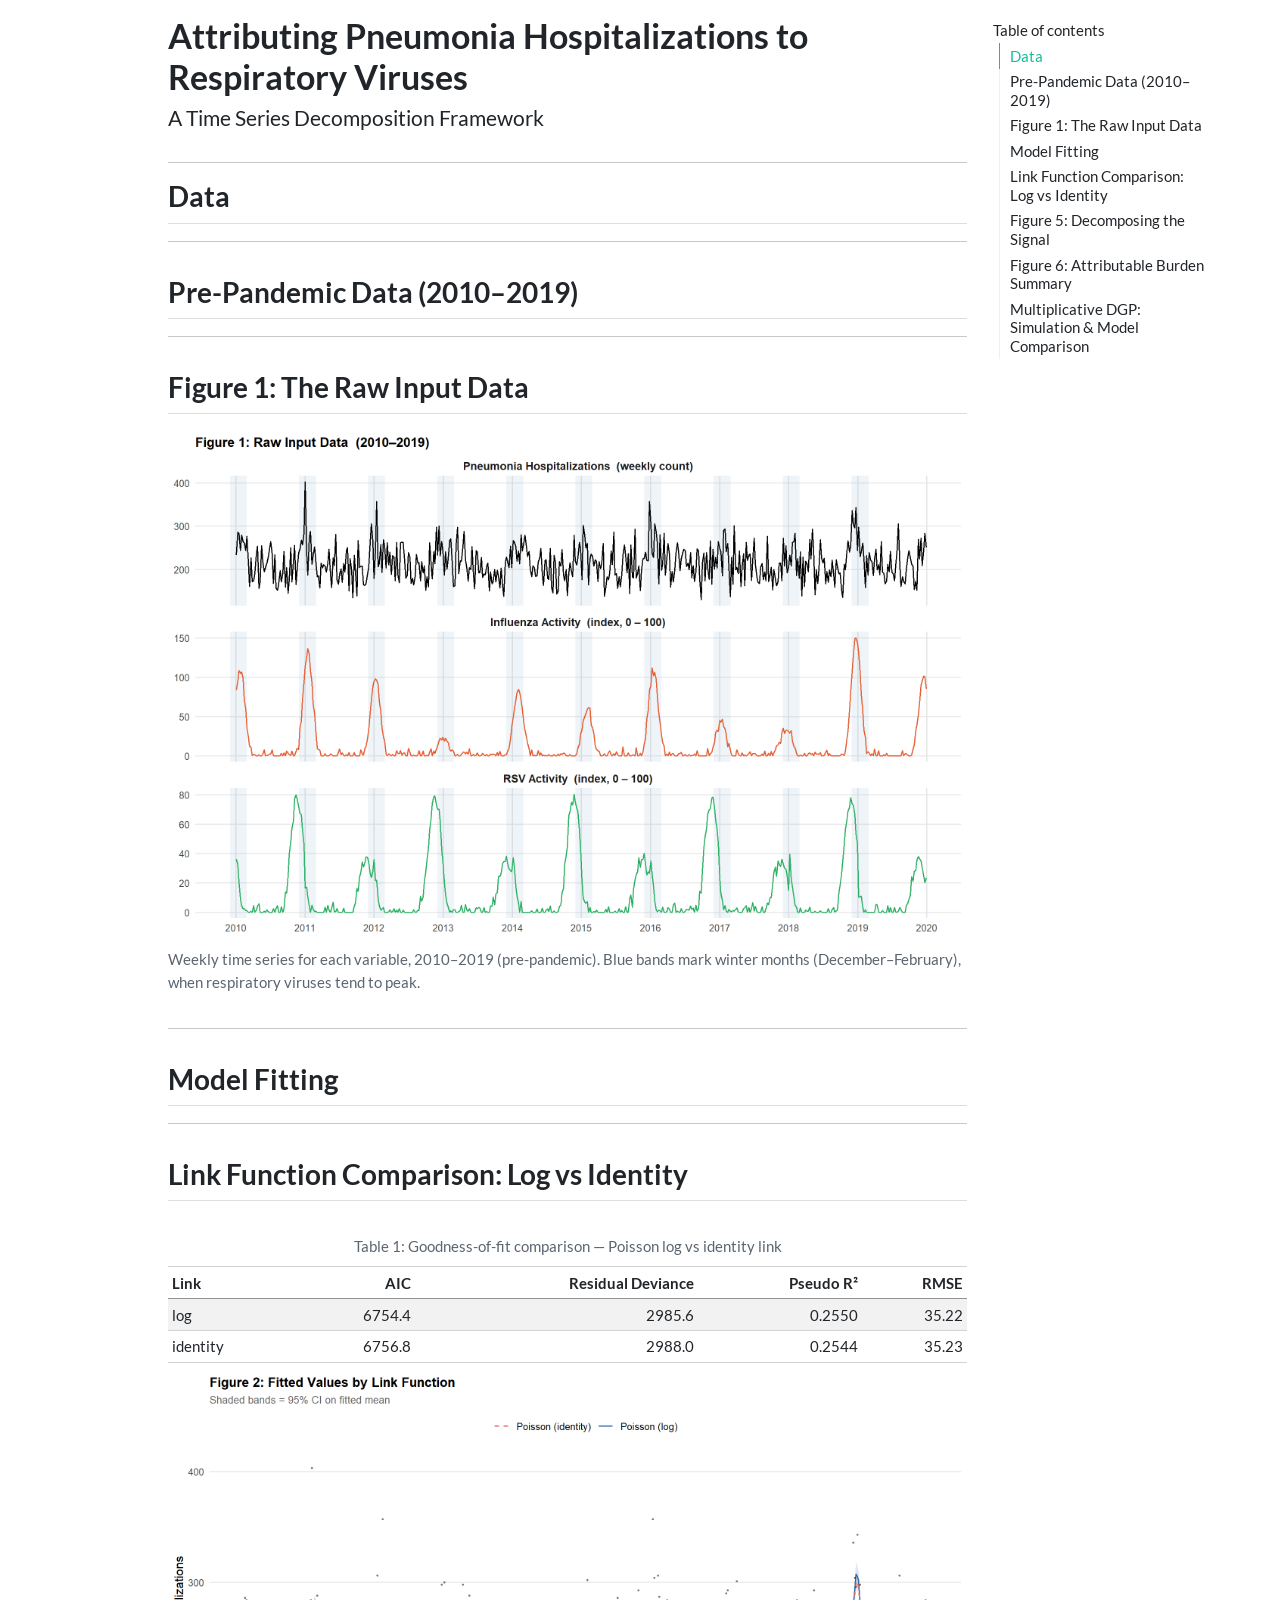
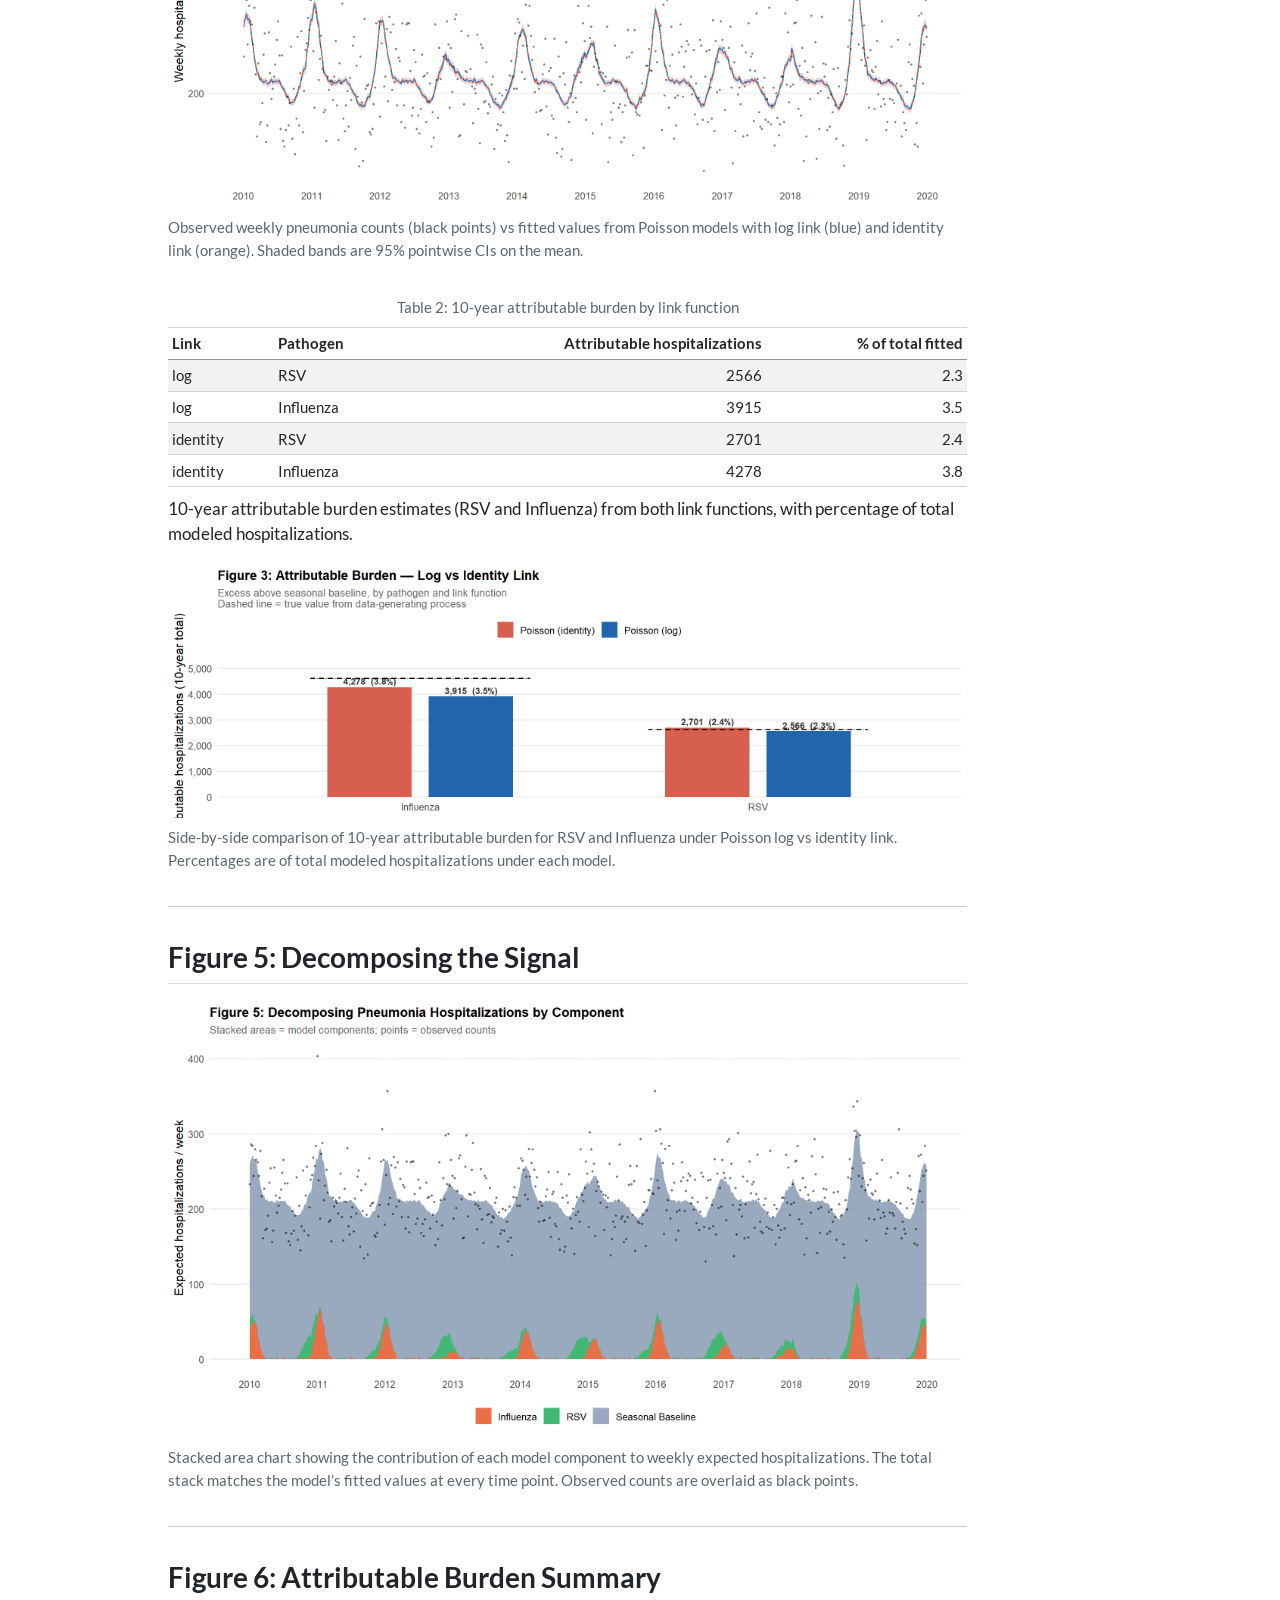
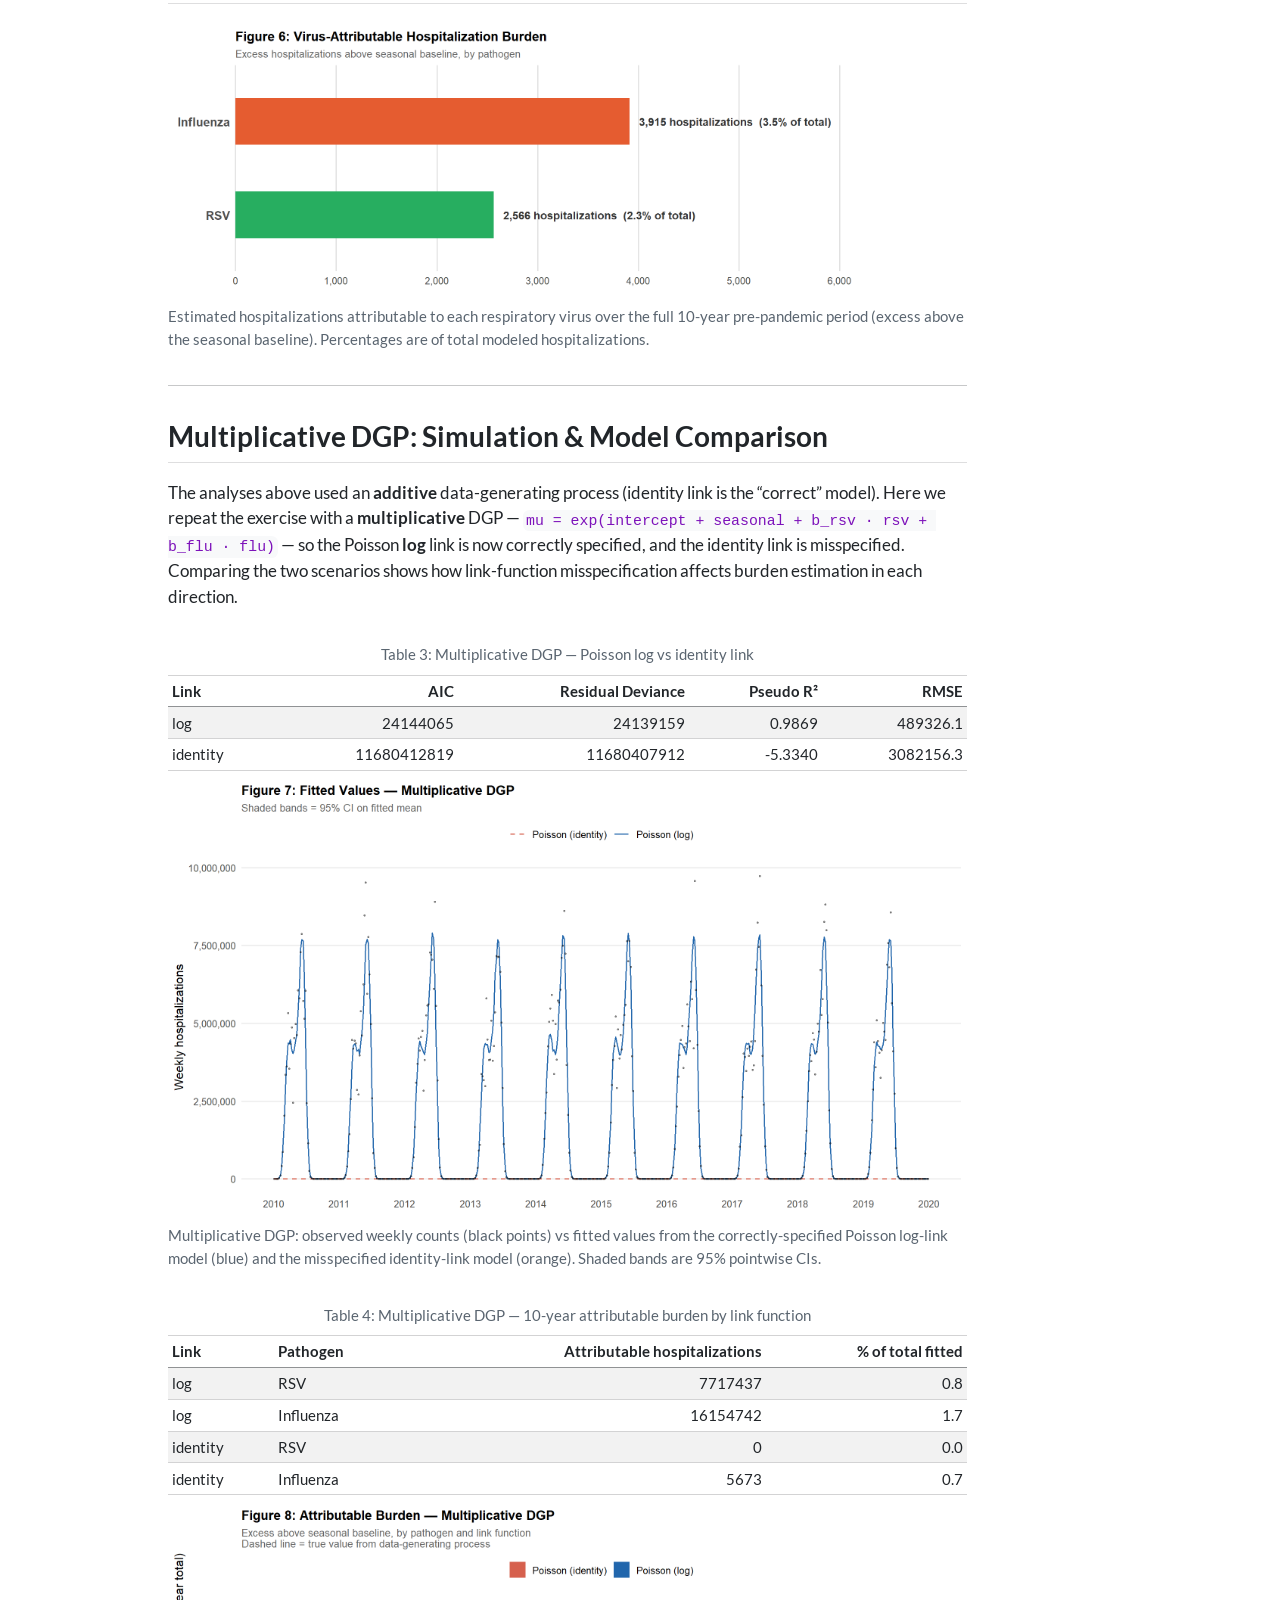
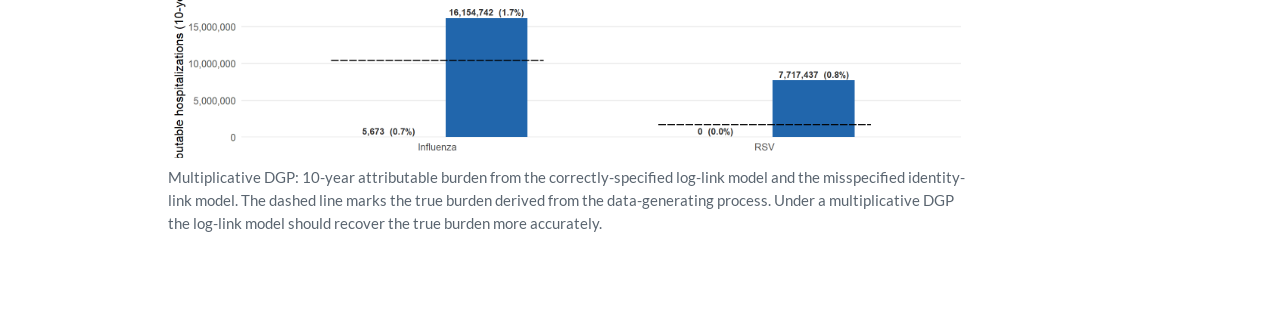
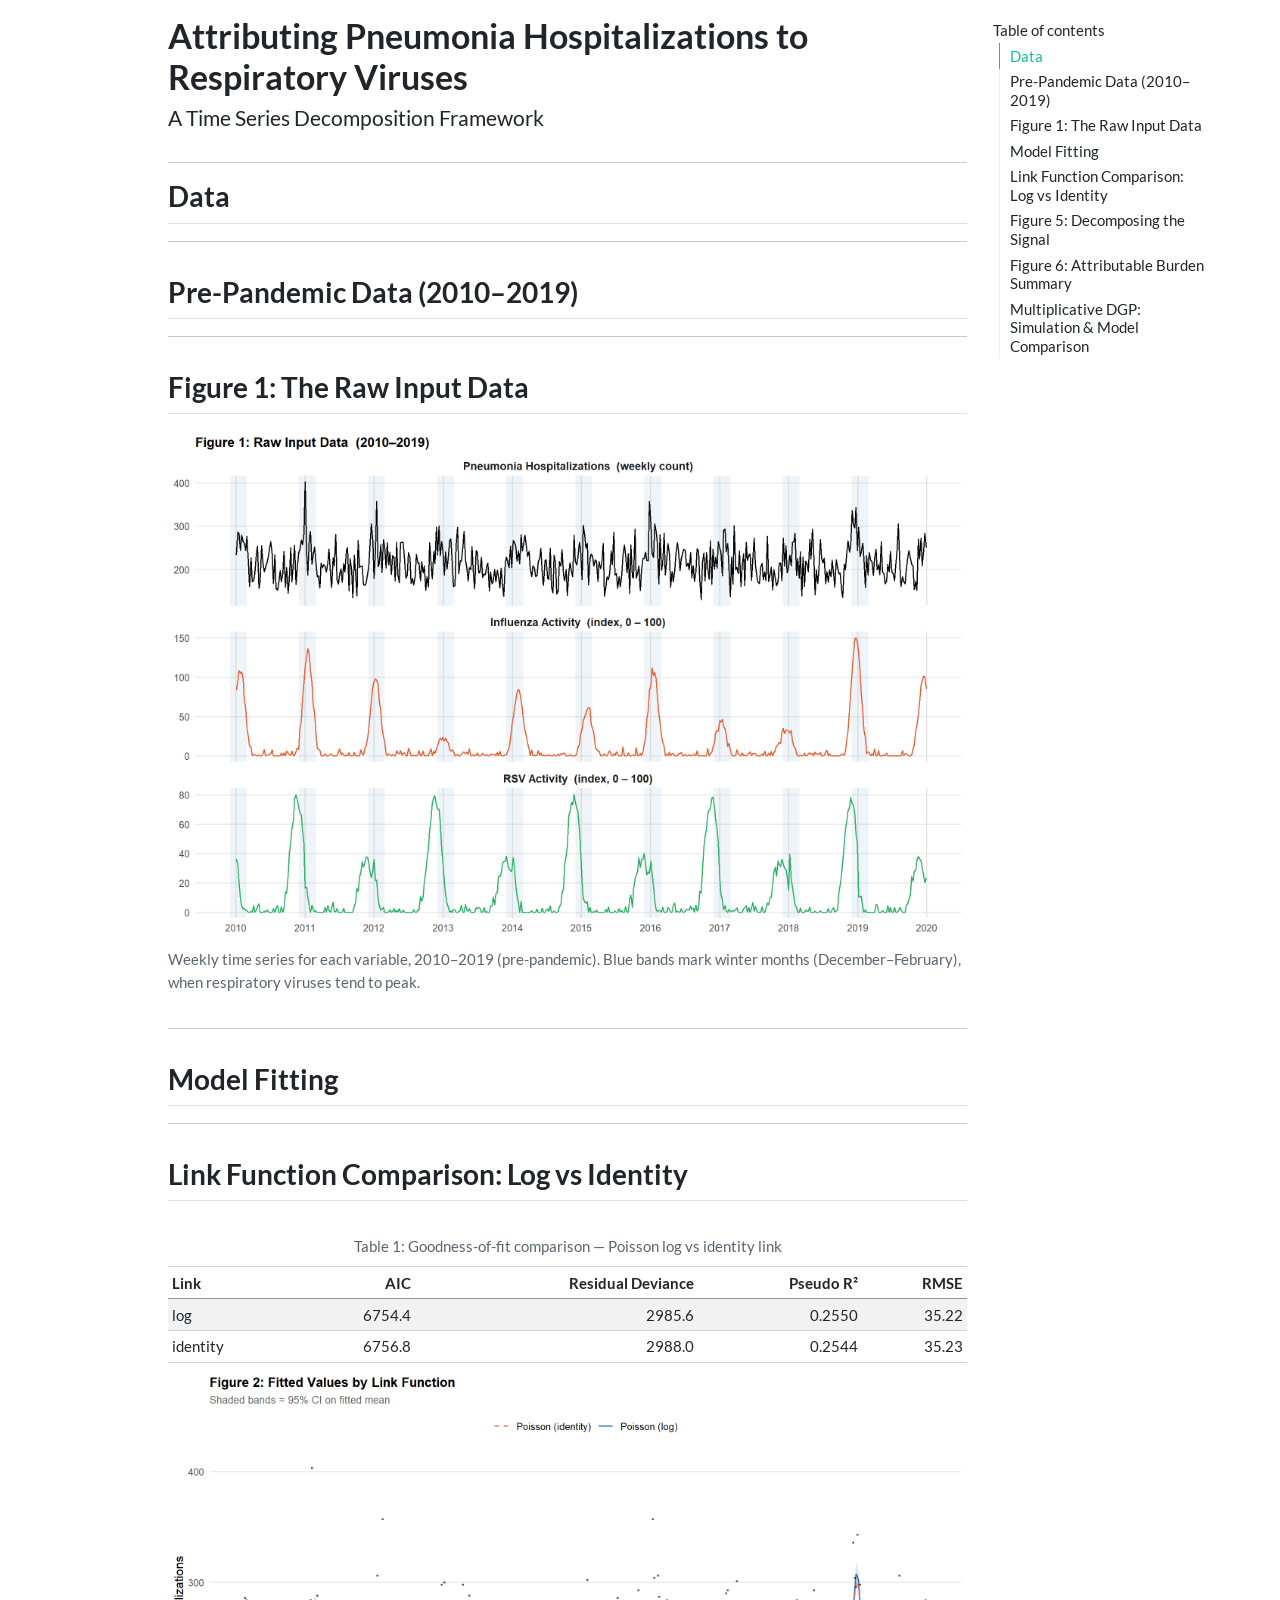
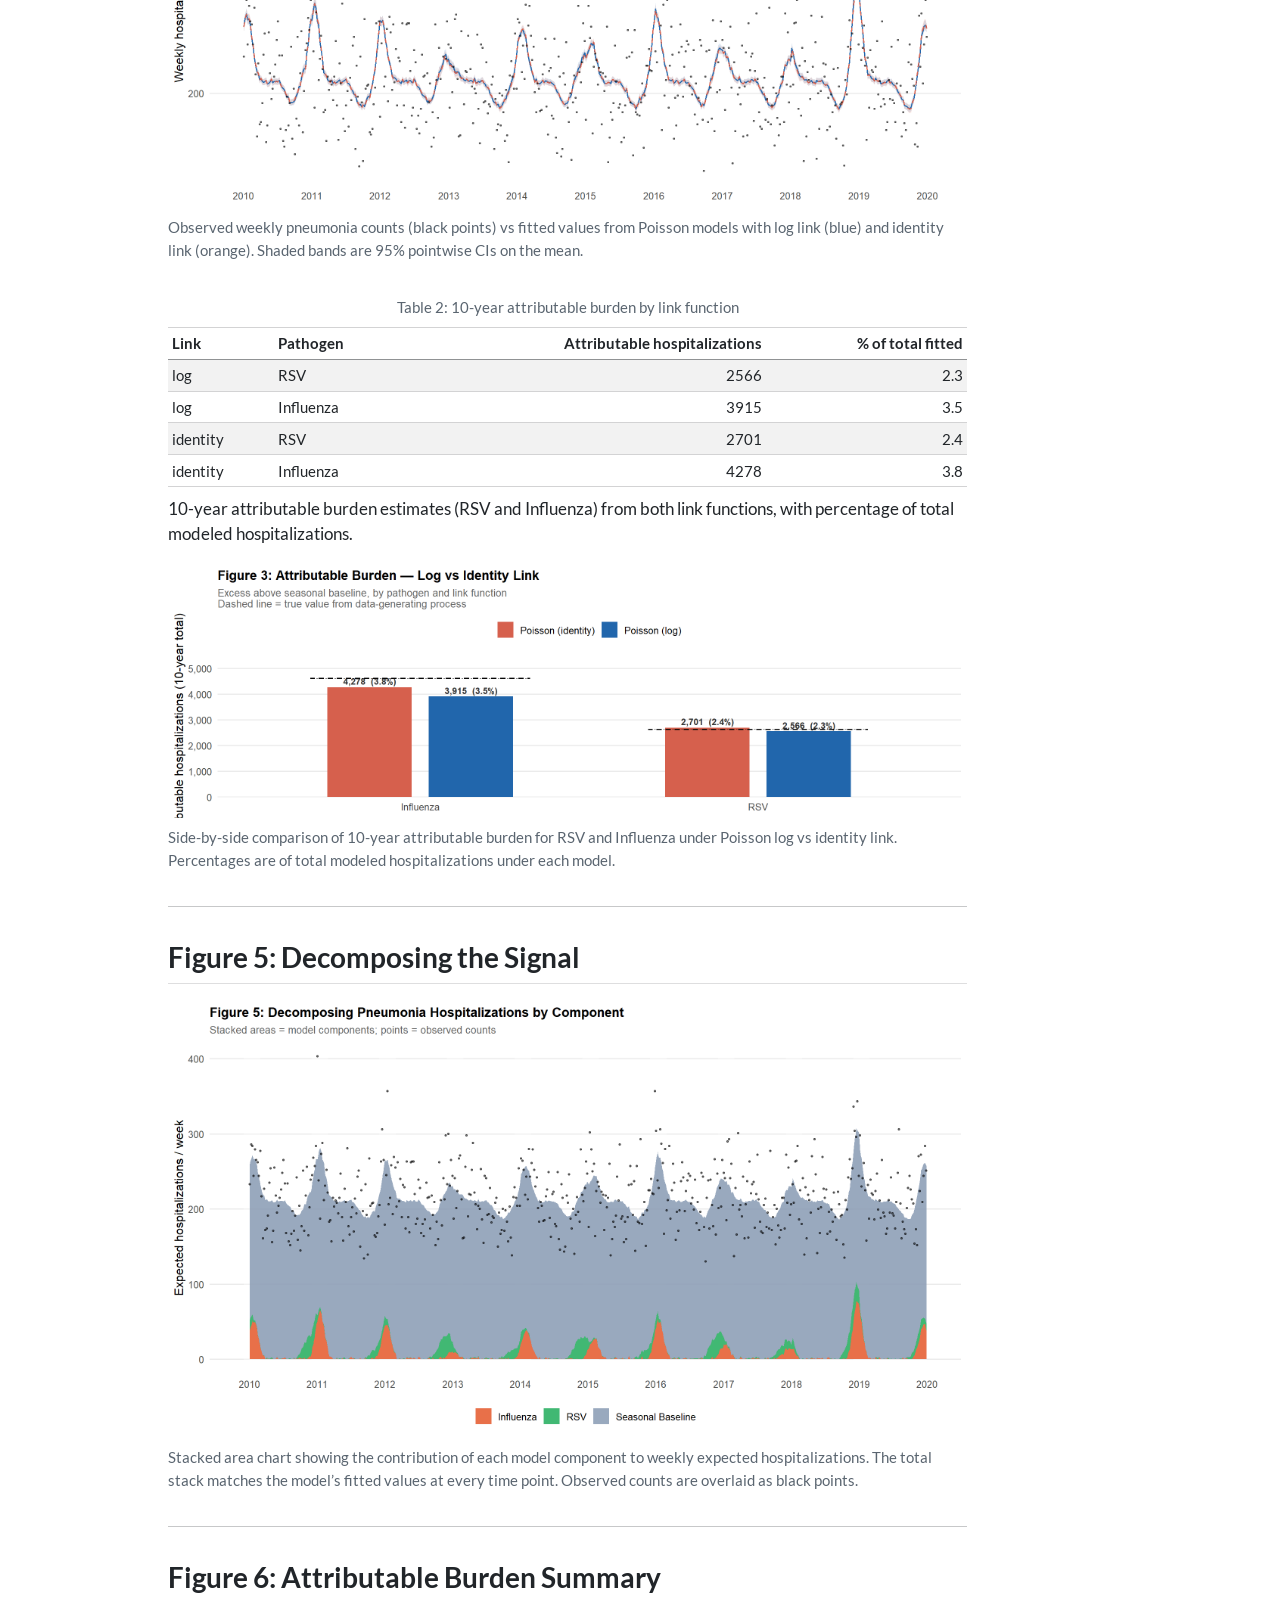
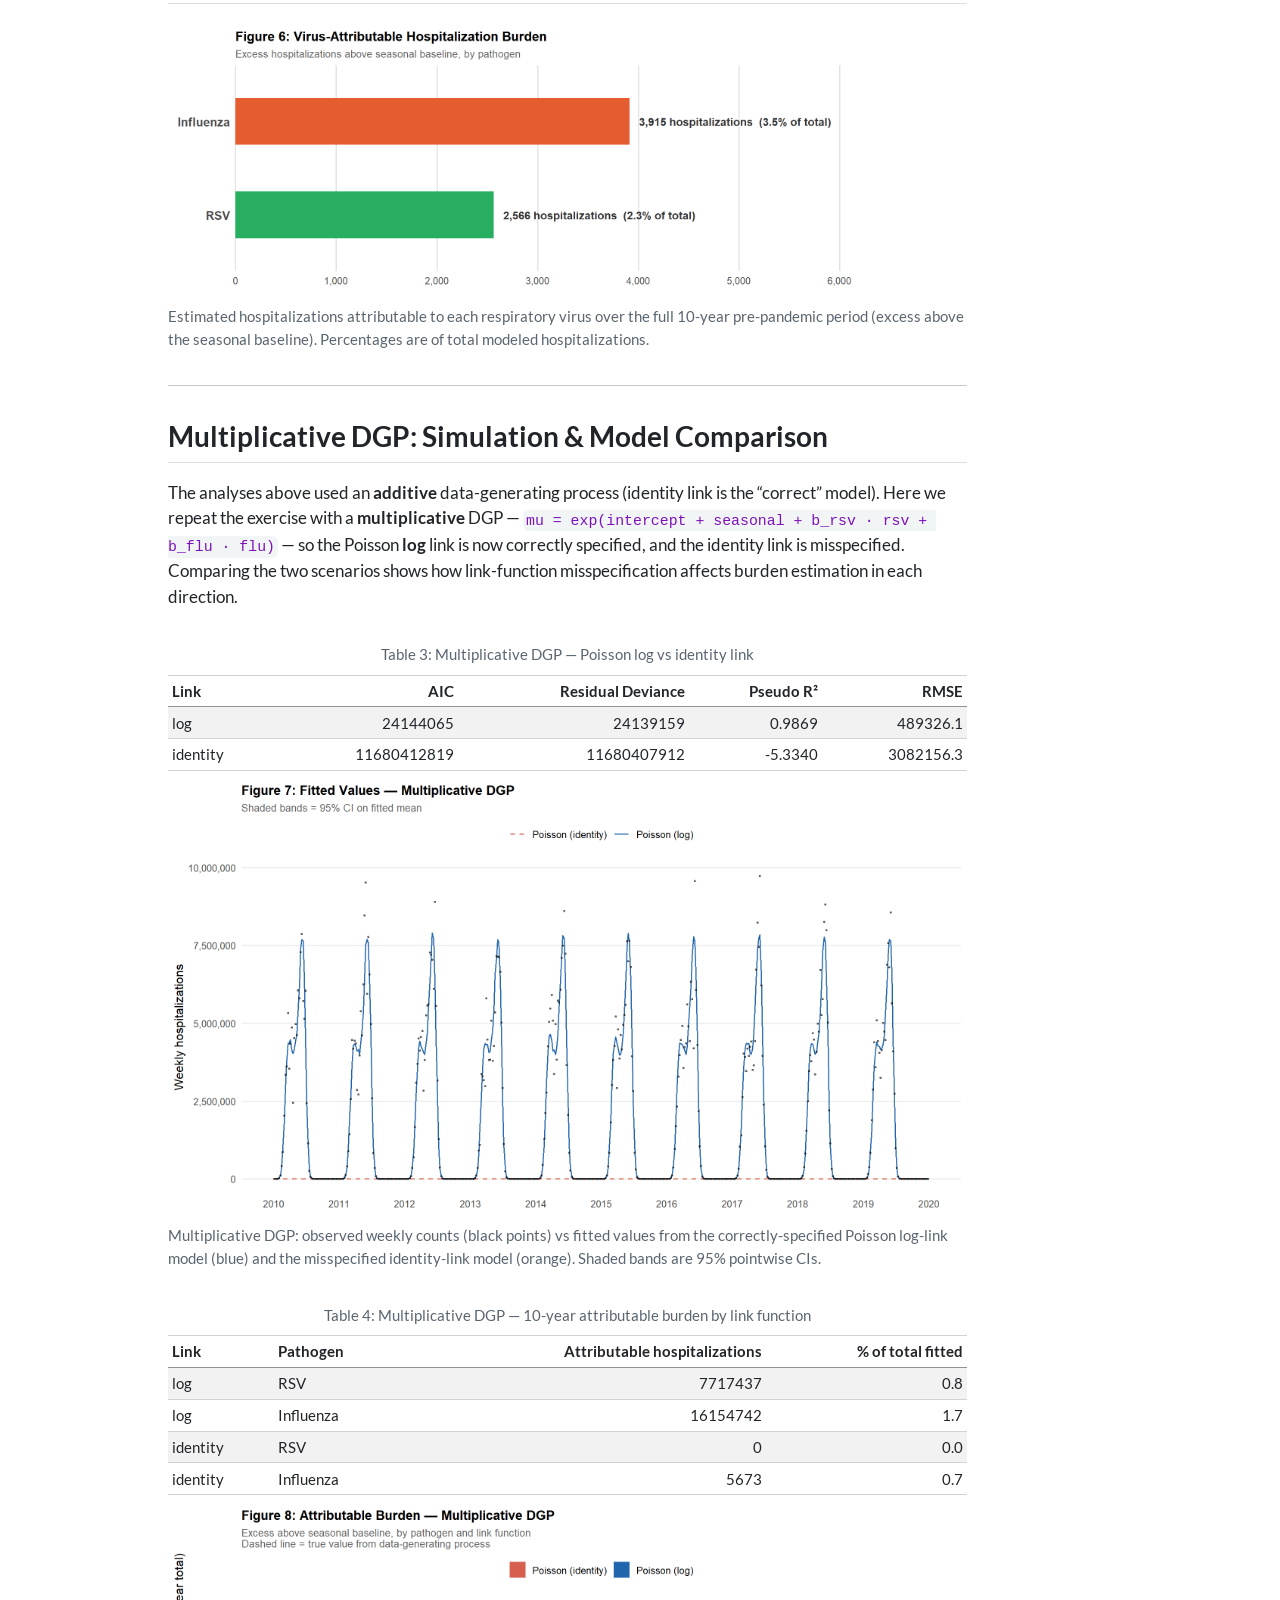
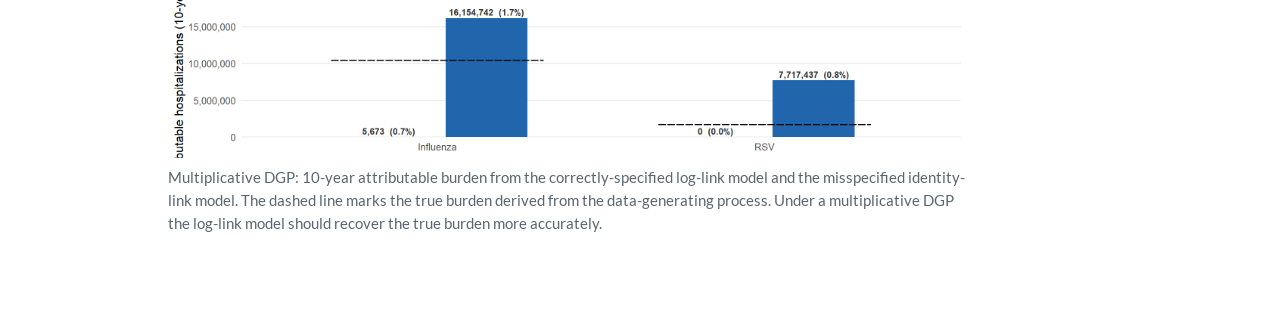
